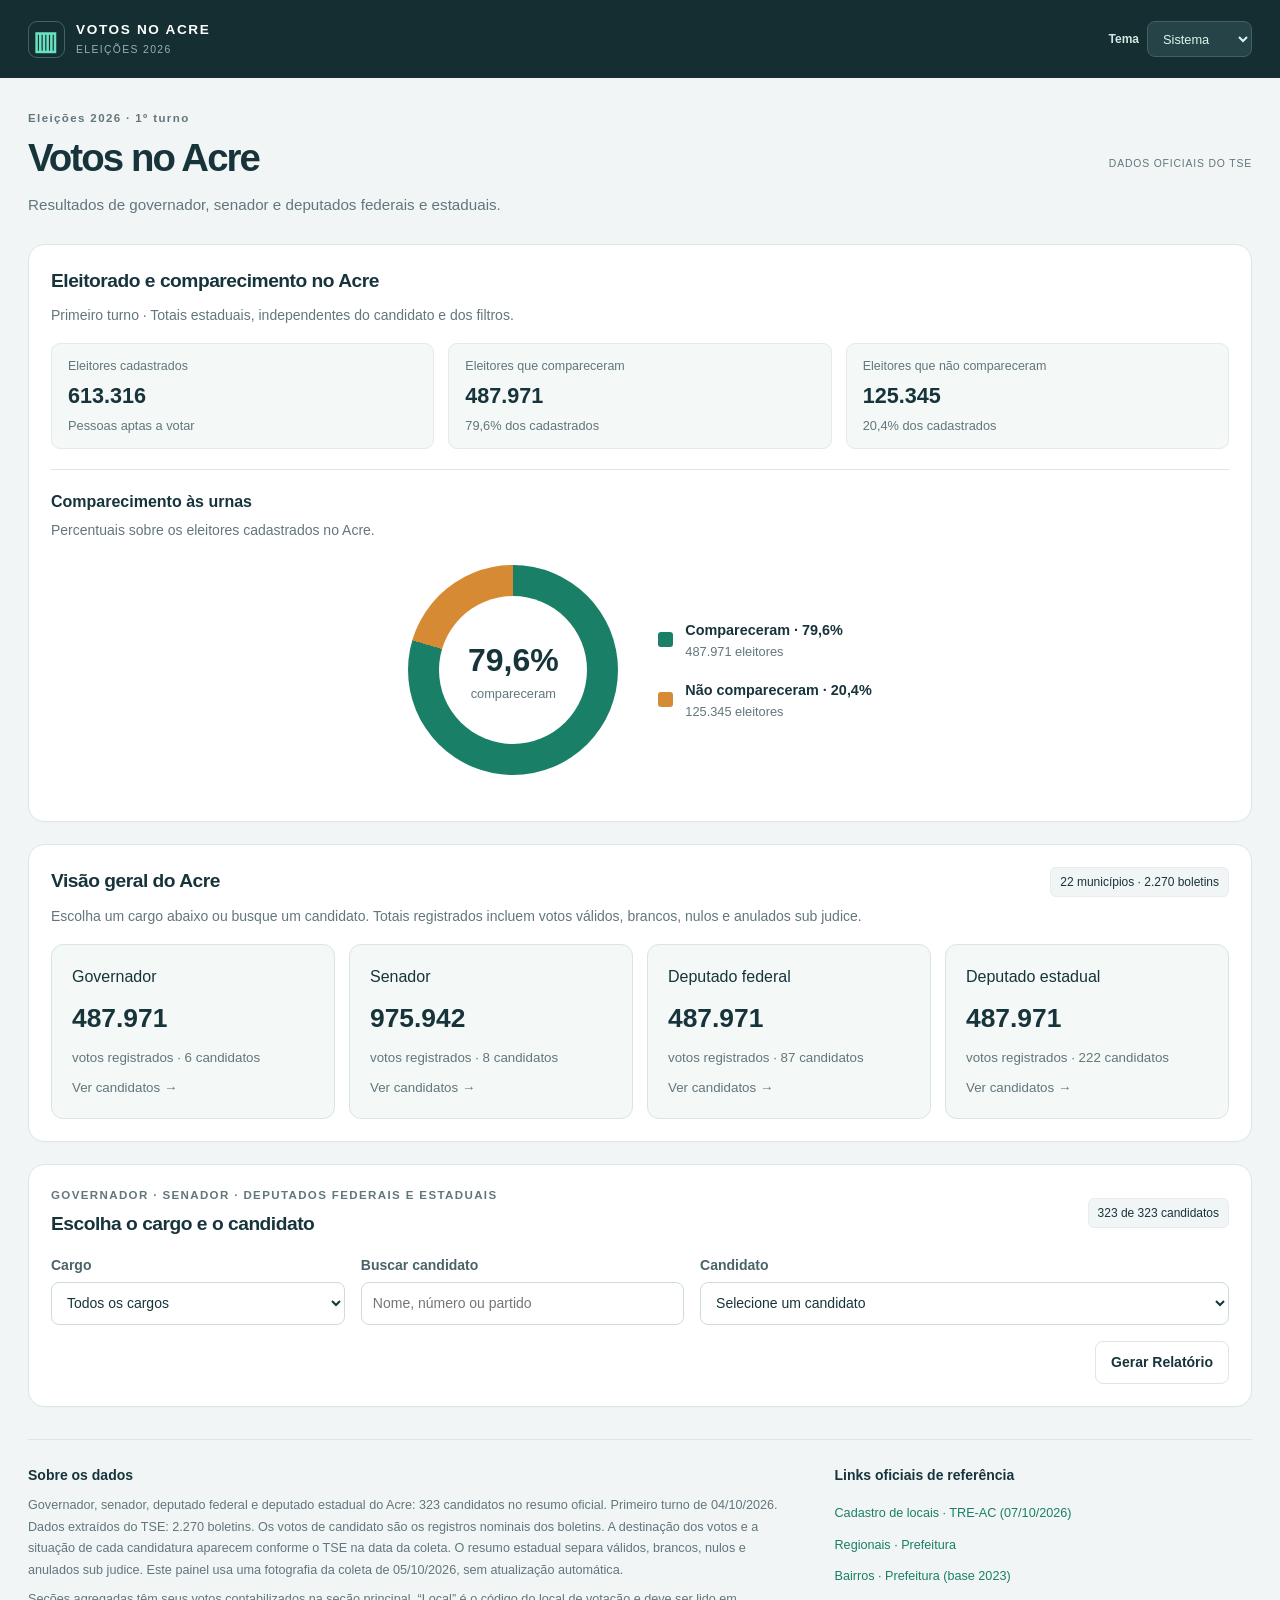
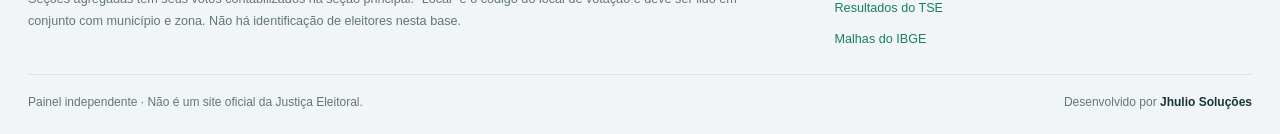
==== index.html @ 882e80d2 "Add files via upload" ====
<!doctype html>
<html lang="pt-BR">
<head>
<meta charset="utf-8"><meta name="viewport" content="width=device-width,initial-scale=1">
<title>Votos no Acre · Eleições 2026</title>
<meta name="description" content="Explore governador, senador e deputados federais e estaduais do Acre. Dados oficiais do TSE por seção. Dados oficiais do TSE por município, zona e seção, com filtros, gráficos e mapa.">
<meta name="theme-color" content="#142e32">
<link rel="icon" href="data:image/svg+xml,%3Csvg xmlns='http://www.w3.org/2000/svg' viewBox='0 0 32 32'%3E%3Crect width='32' height='32' rx='8' fill='%23142e32'/%3E%3Cpath d='M7 24V16h4v8m3 0V10h4v14m3 0V6h4v18' stroke='%2369e2c0' stroke-width='3'/%3E%3C/svg%3E">
<script>
(()=>{let preference='system';try{preference=localStorage.getItem('votos-acre-theme')||'system';}catch{}if(!['system','light','dark'].includes(preference))preference='system';document.documentElement.dataset.theme=preference==='system'?(matchMedia('(prefers-color-scheme: dark)').matches?'dark':'light'):preference;})();
</script>
<style>:root{--bg:#f2f5f6;--paper:#fff;--ink:#17343b;--muted:#62767c;--line:#dce5e7;--green:#197f66;--green-light:#e7f4ef;--dark:#142e32;--accent:#69e2c0;--radius:16px;font-family:Inter,"Segoe UI",Arial,sans-serif;color:var(--ink);font-size:16px;line-height:1.5;color-scheme:light}*{box-sizing:border-box}body{margin:0;background:var(--bg)}button,input,select{font:inherit}button,select,a{-webkit-tap-highlight-color:transparent}button,a{touch-action:manipulation}button{cursor:pointer}a{color:var(--green);text-decoration:none}a:hover{text-decoration:underline}button:disabled{cursor:default;opacity:.4}:focus-visible{outline:3px solid #e3a838;outline-offset:4px}h1,h2,p{margin:0}h2{font-size:1.2rem;letter-spacing:-.025em}button{border:0}input,select{width:100%;height:43px;border:1px solid #cddbdd;background:#fff;border-radius:8px;padding:0 11px;color:var(--ink);min-width:0}select{cursor:pointer}input:hover,select:hover{border-color:#95b6b3}label{display:block;font-size:.875rem;font-weight:600;color:#4a6369}label>input,label>select{margin-top:6px;font-size:.875rem;font-weight:400}.topbar{height:78px;background:var(--dark);color:#fff;display:flex;align-items:center;justify-content:space-between;padding:0 max(28px,calc((100vw - 1440px)/2));gap:28px}.brand{display:flex;align-items:center;gap:11px;color:#fff;font-size:.85rem;font-weight:750;letter-spacing:.12em}.brand:hover{text-decoration:none}.brand small{display:block;letter-spacing:.13em;font-size:.65rem;font-weight:400;color:#94b2b5;margin-top:2px}.brand-icon{display:grid;place-items:center;width:37px;height:37px;border:1px solid #426467;border-radius:9px;font-size:1.6rem;color:var(--accent)}nav{display:flex;gap:27px}nav a{font-size:.875rem;color:#c1d4d6}nav a:hover{color:#fff}.button{display:inline-flex;align-items:center;justify-content:center;gap:8px;padding:10px 15px;min-height:42px;border-radius:8px;font-size:.875rem;font-weight:600;white-space:nowrap;border:1px solid transparent}.button:hover{text-decoration:none;filter:brightness(.96)}.subtle{color:#e0f4ee;background:#264447;border-color:#426165}.light{background:#fff;color:var(--ink);border-color:var(--line)}main{max-width:1440px;padding:32px 28px 0;margin:0 auto}.intro{display:flex;justify-content:space-between;align-items:center;gap:24px;margin:0 0 27px}.eyebrow{font-size:.72rem;font-weight:700;letter-spacing:.12em;color:var(--muted);margin-bottom:8px}h1{font-size:2.4rem;font-weight:700;line-height:1.18;letter-spacing:-.05em;margin-bottom:8px}h1 span{font-size:.95rem;letter-spacing:0;vertical-align:middle;background:#e0eee8;color:#28745d;border:1px solid #c5ded3;border-radius:8px;padding:6px 10px;margin-left:10px;white-space:nowrap}.intro p{color:var(--muted);font-size:.95rem}.source-stamp{font-size:.78rem;color:var(--muted);display:flex;flex-direction:column;text-align:right;gap:3px}.source-stamp strong{color:var(--ink);font-size:.9rem;font-weight:600}.stamp-line{letter-spacing:.08em;font-size:.65rem}.panel{background:var(--paper);border:1px solid var(--line);border-radius:var(--radius);box-shadow:0 2px 3px #183b4003}.filters{padding:18px 22px;margin-bottom:22px;scroll-margin-top:20px}.filter-heading{display:flex;align-items:center;justify-content:space-between;margin-bottom:15px}.filter-heading h2{font-size:1rem}.text-button{background:none;color:var(--green);font-size:.875rem;padding:7px 0;text-decoration:underline;text-underline-offset:3px}.filter-grid{display:grid;grid-template-columns:1.2fr 1fr 1.1fr 1.15fr;gap:14px 18px}.filter-grid .search-label{grid-column:auto}.filter-download{align-self:end}.filter-download .button{width:100%;height:43px;background:var(--green-light);border-color:#cbe3d8;color:#1b6b54}.filter-status{margin-top:15px;padding-top:13px;border-top:1px solid #e8eef0;display:flex;justify-content:space-between;gap:12px;font-size:.8rem;color:var(--muted);flex-wrap:wrap}#selection-description{font-weight:600;color:var(--green)}#filter-error{color:#a64439}.metrics{display:grid;grid-template-columns:repeat(4,1fr);gap:18px;margin-bottom:23px}.metric{border-radius:var(--radius);background:#fff;border:1px solid var(--line);padding:20px 23px;display:flex;flex-direction:column;gap:6px}.metric>span{font-size:.875rem;font-weight:600;color:var(--muted)}.metric strong{font-size:2.15rem;line-height:1.15;letter-spacing:-.04em;font-variant-numeric:tabular-nums}.metric small{font-size:.78rem;color:var(--muted)}.metric.featured{background:var(--dark);color:#fff;border-color:var(--dark);position:relative;overflow:hidden}.featured>span{color:#bbd1ce}.featured strong{color:var(--accent)}.featured small{color:#c5d9d4}.main-grid{display:grid;grid-template-columns:minmax(0,1.62fr) minmax(0,1fr);gap:22px;margin-bottom:22px}.map-panel,.ranking-panel,.distribution-panel,.coverage-panel{padding:23px}.section-heading{display:flex;align-items:center;justify-content:space-between;gap:15px;margin-bottom:9px}.section-heading .eyebrow{margin-bottom:5px}.small-pill{font-size:.75rem;font-weight:500;background:#f1f5f6;border:1px solid #e6edef;padding:5px 9px;border-radius:6px;white-space:nowrap}.section-note{font-size:.875rem;color:var(--muted);line-height:1.45}.map-shell{background:#f5f8f8;border:1px solid #edf1f2;border-radius:10px;position:relative;margin-top:18px;overflow:hidden;min-height:255px}.map-shell svg{display:block;width:100%;aspect-ratio:900/470;touch-action:none}.municipality-path{cursor:pointer;stroke:#fff;stroke-width:1.5;vector-effect:non-scaling-stroke;transition:fill .25s}.municipality-path:hover,.municipality-path:focus-visible{stroke:#143f37;stroke-width:2.5;outline:none;filter:brightness(.91)}.municipality-path.selected{stroke:#b98b30;stroke-width:3}.map-label{fill:#173b35;font-size:11px;font-weight:600;paint-order:stroke;stroke:#fff;stroke-width:3px;pointer-events:none}.map-tools{position:absolute;right:14px;bottom:15px;display:flex;flex-direction:column;border:1px solid var(--line);border-radius:7px;overflow:hidden;box-shadow:0 2px 5px #0001}.map-tools button{width:33px;height:33px;background:#fff;border-bottom:1px solid var(--line);color:var(--ink);font-size:1.3rem;line-height:1}.map-tools button:last-child{border:0;font-size:1.1rem}.map-tools button:hover{background:#e5f2ed}.north{position:absolute;left:16px;top:13px;font-size:.7rem;text-align:center;line-height:1.3;color:#789096;pointer-events:none}.map-tooltip{position:absolute;pointer-events:none;background:var(--dark);color:#fff;padding:9px 12px;border-radius:7px;font-size:.8rem;z-index:4;max-width:240px;box-shadow:0 4px 10px #0002}.map-tooltip b{display:block}.map-tooltip span{color:#d0e5de}.map-bottom{display:flex;align-items:center;justify-content:space-between;gap:15px;margin:13px 0 12px;font-size:.72rem;color:var(--muted)}.legend{display:flex;gap:4px;align-items:center;flex-wrap:wrap}.legend i{width:19px;height:9px}.legend span:first-child{margin-right:4px}.legend span:last-child{margin-left:4px}.zero{background:#e0e8e9}.one{background:#cbe9d8}.two{background:#91ccb0}.three{background:#479d7f}.four{background:#14694f}.map-disclaimer{font-size:.75rem;color:var(--muted);line-height:1.55;max-width:95%}.map-summary{font-size:.825rem;margin-top:14px;padding:10px 12px;border-radius:7px;background:#edf5f1;color:#22654f}.chart-controls{display:flex;gap:9px;margin:19px 0 14px}.chart-controls select{font-size:.875rem}.chart-controls select:last-child{width:106px}.rank-axis{display:flex;justify-content:space-between;font-size:.66rem;letter-spacing:.08em;font-weight:600;color:#8a9b9f;margin:0 0 8px}.ranking{max-height:413px;overflow:auto;padding-right:3px;scrollbar-width:thin}.rank-row{display:grid;grid-template-columns:1fr 58px;gap:10px;position:relative;align-items:center;background:transparent;width:100%;color:var(--ink);text-align:left;padding:7px 0;font-size:.81rem}.rank-name{display:flex;justify-content:space-between;gap:8px;align-items:baseline}.rank-name span{overflow:hidden;text-overflow:ellipsis;white-space:nowrap}.rank-name small{color:var(--muted);font-size:.7rem;white-space:nowrap}.rank-bar{height:7px;margin-top:6px;background:#f0f4f4;border-radius:4px;overflow:hidden}.rank-fill{display:block;height:100%;background:var(--green);border-radius:4px;min-width:2px}.rank-row:hover .rank-fill{background:#145d48}.rank-row>strong{text-align:right;font-size:.94rem;font-variant-numeric:tabular-nums;font-weight:650}.ranking-panel>.section-note{margin-top:13px;font-size:.75rem}.empty{display:flex;align-items:center;justify-content:center;min-height:130px;padding:24px;color:var(--muted);font-size:.875rem;text-align:center}.secondary-grid{display:grid;grid-template-columns:1.4fr 1fr;gap:22px;margin-bottom:22px}.distribution{height:168px;display:flex;align-items:end;gap:15px;padding:24px 4px 0}.hist-column{height:100%;flex:1;display:flex;flex-direction:column;align-items:center;justify-content:flex-end;background:transparent;color:var(--ink);font-size:.8rem;min-width:0;padding:0}.hist-count{font-size:.77rem;font-weight:600;line-height:1;padding-bottom:8px}.hist-bar{width:80%;max-width:76px;min-height:3px;border-radius:5px 5px 0 0;background:#3c9d7f;transition:height .25s;display:block}.hist-column:first-child .hist-bar{background:#bccbce}.hist-column:hover .hist-bar{background:#1b6c55}.hist-label{padding-top:8px;font-size:.78rem;color:var(--muted);white-space:nowrap}.distribution-caption{border-top:1px solid var(--line);margin-top:16px;padding-top:11px;font-size:.8rem;color:var(--muted)}.coverage-body{display:flex;align-items:center;justify-content:center;gap:28px;margin-top:25px;margin-bottom:15px}.donut{height:150px;width:150px;flex-shrink:0;border-radius:50%;background:conic-gradient(var(--green) 0% 58.7%,#e4ebed 58.7% 100%);display:grid;place-items:center}.donut>div{background:#fff;width:117px;height:117px;border-radius:50%;display:flex;align-items:center;justify-content:center;flex-direction:column}.donut strong{font-size:1.65rem;letter-spacing:-.04em}.donut span{font-size:.8rem;color:var(--muted)}.coverage-key{min-width:0;flex:1}.coverage-key>div{display:flex;gap:8px;align-items:center;font-size:.825rem;margin:14px 0}.coverage-key strong{margin-left:auto;font-variant-numeric:tabular-nums}.coverage-key p{font-size:.77rem;color:var(--muted);border-top:1px solid var(--line);padding-top:13px}.dot{width:8px;height:8px;border-radius:50%;flex-shrink:0}.green{background:var(--green)}.gray{background:#bccbce}.table-panel{padding:23px;margin-bottom:25px}.table-tools{display:flex;align-items:end;gap:12px}.table-tools label{font-size:.75rem}.table-tools select{width:190px;margin-top:3px}.table-scroll{overflow-x:auto;margin-top:19px;border:1px solid var(--line);border-radius:9px}table{border-collapse:collapse;width:100%;white-space:nowrap;text-align:left;font-size:.81rem}thead{background:#f3f7f7}th{padding:11px 14px;font-size:.73rem;font-weight:600;color:#5b7278;border-bottom:1px solid var(--line)}td{padding:11px 14px;border-bottom:1px solid #eaf0f1;color:#3a535b}tbody tr:last-child td{border-bottom:0}tbody tr:nth-child(even){background:#fcfdfd}tbody tr:hover{background:#edf7f2}td:first-child{font-weight:600;color:var(--ink)}.number{text-align:right;font-variant-numeric:tabular-nums}.vote-cell{font-weight:750;color:var(--green);font-size:.94rem}.no-votes{color:#87999e;font-weight:400}.code{font-family:Consolas,monospace;font-size:.83rem;color:#536c73}.bu-link{font-weight:600;text-decoration:underline;text-underline-offset:3px}.status{font-size:.71rem;background:#edf3f2;border:1px solid #e4eeeb;border-radius:4px;padding:3px 6px;color:#597269}.pagination{display:flex;align-items:center;justify-content:space-between;margin-top:18px;gap:16px;font-size:.825rem;color:var(--muted)}.pagination>div{display:flex;align-items:center;gap:9px}.pagination label{display:flex;align-items:center;gap:8px;white-space:nowrap;font-weight:400;font-size:.8rem}.pagination select{width:65px;height:39px;margin:0}.pagination .button{min-height:39px}footer{display:grid;grid-template-columns:1.8fr 1fr;gap:55px;padding:15px 0 35px;color:var(--muted);font-size:.79rem;line-height:1.7}footer strong{color:var(--ink);font-size:.875rem}footer p{margin-top:8px}.footer-links{display:flex;align-items:start;flex-direction:column;gap:7px}.footer-links span{font-size:.73rem;margin-top:5px}.toast{position:fixed;bottom:24px;left:50%;transform:translateX(-50%);background:var(--dark);color:#fff;border-radius:10px;max-width:90vw;padding:12px 20px;font-size:.875rem;box-shadow:0 5px 20px #0003;z-index:8}.sr-only{position:absolute;width:1px;height:1px;padding:0;margin:-1px;overflow:hidden;clip:rect(0,0,0,0);white-space:nowrap;border:0}.skip{position:absolute;top:-60px;left:15px;background:#fff;z-index:20;padding:9px 15px}.skip:focus{top:10px}.noscript{padding:20px;background:#fff2de;color:#713c09;text-align:center}[hidden]{display:none!important}@media(min-width:1550px){.topbar{padding-left:calc((100vw - 1384px)/2);padding-right:calc((100vw - 1384px)/2)}}@media(max-width:1120px){nav{gap:17px}.topbar{padding:0 25px}.main-grid{grid-template-columns:minmax(0,1.35fr) minmax(0,1fr)}.metric{padding:18px}.map-panel,.ranking-panel{padding:19px}.coverage-body{gap:15px}.donut{height:125px;width:125px}.donut>div{height:96px;width:96px}.coverage-key>div{font-size:.75rem}.small-pill{font-size:.7rem}.secondary-grid{grid-template-columns:1.2fr 1fr}}@media(max-width:860px){main{padding:25px 20px 0}.topbar{height:auto;min-height:72px;flex-wrap:wrap;padding:15px 20px;gap:12px}nav{order:3;width:100%;justify-content:space-between;gap:10px;border-top:1px solid #365356;padding-top:11px}.brand{font-size:.78rem}.intro{align-items:start}.source-stamp{padding-top:3px}h1{font-size:2rem}.filter-grid{grid-template-columns:repeat(2,minmax(0,1fr))}.main-grid{grid-template-columns:1fr}.metrics{gap:12px}.metric{padding:15px 13px}.metric>span{font-size:.76rem}.metric strong{font-size:1.9rem}.metric small{font-size:.68rem}.ranking{max-height:330px}.secondary-grid{grid-template-columns:1fr 1fr}.coverage-body{flex-direction:column;margin-top:20px;gap:5px}.coverage-key{width:100%}.distribution{gap:7px;height:195px}.section-heading{flex-wrap:wrap}.table-tools{width:100%;justify-content:space-between;margin-top:6px}.table-panel{padding:20px}.map-shell{min-height:0}.source-stamp span{font-size:.7rem}.distribution-panel,.coverage-panel{padding:20px}.hist-label{font-size:.7rem}footer{gap:25px;grid-template-columns:1.5fr 1fr}}@media(max-width:560px){main{padding:22px 14px 0}.topbar{padding:14px}.topbar>.button{padding:8px 10px;font-size:.73rem;min-height:37px}.intro{flex-direction:column;gap:14px;margin-bottom:20px}.source-stamp{text-align:left;flex-direction:row;align-items:center;flex-wrap:wrap;gap:4px 9px}.stamp-line{display:none}.source-stamp strong{font-size:.78rem}.intro p{font-size:.875rem}h1{font-size:1.9rem}h1 span{margin-left:6px;font-size:.8rem;padding:5px 7px}.eyebrow{font-size:.65rem}.filters{padding:16px}.filter-grid{gap:13px 12px}.filter-grid label{font-size:.75rem}.filter-grid label input,.filter-grid label select{font-size:.8rem;height:43px}.search-label{grid-column:1/-1!important}.filter-download{grid-column:1/-1}.filter-status{font-size:.72rem;gap:5px}.metrics{grid-template-columns:1fr 1fr;gap:10px}.metric{padding:17px}.metric>span{font-size:.8rem}.metric small{font-size:.7rem}.map-panel,.ranking-panel{padding:18px}.map-shell svg{aspect-ratio:900/550}.map-label{font-size:13px}.map-bottom{flex-wrap:wrap;gap:8px}.map-disclaimer{max-width:100%}.secondary-grid{grid-template-columns:1fr}.distribution{height:165px}.coverage-body{flex-direction:row;gap:20px}.coverage-key>div{font-size:.8rem}.table-panel{padding:17px}.table-tools label{flex:1}.table-tools select{width:100%;font-size:.8rem}.table-tools .button{font-size:.8rem;padding:10px}.pagination{flex-direction:column;align-items:start;gap:12px}.pagination>div{width:100%;justify-content:space-between;gap:6px}.pagination label{font-size:.73rem}.pagination .button{font-size:.77rem;padding:8px 10px}.pagination select{width:60px}.section-heading h2{font-size:1.15rem}footer{grid-template-columns:1fr;gap:20px;font-size:.76rem}.map-tooltip{font-size:.73rem}.map-tools{bottom:10px;right:10px}}@media(prefers-reduced-motion:reduce){*{scroll-behavior:auto!important;transition:none!important}}@media print{.topbar,.filters,.table-tools,.pagination,.map-tools,.toast{display:none}main{max-width:none;padding:0}.panel{break-inside:avoid;box-shadow:none}.main-grid,.secondary-grid{display:block}.main-grid>.panel,.secondary-grid>.panel{margin-bottom:15px}.ranking{max-height:none}.table-scroll{overflow:visible}.table-panel{break-inside:auto}.metrics{gap:10px}.metric.featured{background:#fff;color:#17343b}.featured strong,.featured small,.featured>span{color:#17343b}.map-summary{display:none}footer{font-size:10pt}}

/* Clear legends, horizontal vote ranges and footer */
.map-bottom{font-size:.85rem;align-items:center}.map-bottom strong{color:var(--green);font-size:.95rem}.legend{display:grid;grid-template-columns:repeat(2,minmax(0,1fr));gap:9px 16px;margin:14px 0}.legend-item{display:flex;align-items:center;gap:9px;font-size:.8rem;color:var(--ink)}.legend-item i{width:24px;height:18px;flex-shrink:0;border:1px solid #17343b20;border-radius:4px}.legend-item span{margin:0!important}.legend-note{font-size:.75rem;color:var(--muted);margin-bottom:14px}.distribution{height:auto;display:flex;flex-direction:column;align-items:stretch;gap:9px;padding:18px 0 0}.hist-column{display:grid;grid-template-columns:125px minmax(30px,1fr) 90px;gap:12px;align-items:center;padding:8px;border-radius:7px;width:100%;height:auto;text-align:left}.hist-column:hover{background:#f1f7f4}.hist-label{padding:0;font-size:.8rem;color:var(--ink);white-space:normal}.hist-track{height:13px;background:#edf2f2;border-radius:5px;overflow:hidden}.hist-bar{height:100%;width:0;max-width:none;min-height:0;border-radius:5px;transition:width .25s}.hist-count{font-size:.8rem;text-align:right;padding:0;line-height:1.4;white-space:nowrap}.distribution-caption{line-height:1.6}footer{display:block;padding:24px 0 22px;border-top:1px solid var(--line);margin-top:32px}.footer-main{display:grid;grid-template-columns:1.8fr 1fr;gap:55px}.footer-bottom{display:flex;justify-content:space-between;gap:15px;flex-wrap:wrap;border-top:1px solid var(--line);padding-top:17px;margin-top:23px;font-size:.75rem}.footer-bottom strong{font-size:inherit}.footer-links{gap:10px}.table-panel>.section-note{margin-top:13px;font-size:.8rem}@media(max-width:560px){.legend{grid-template-columns:1fr}.map-bottom{align-items:start}.map-bottom strong{font-size:.85rem}.hist-column{grid-template-columns:110px minmax(25px,1fr) 78px;gap:8px;padding:7px 0}.hist-count,.hist-label{font-size:.75rem}.footer-main{grid-template-columns:1fr;gap:22px}.footer-bottom{flex-direction:column;gap:9px}}

.candidate-panel{padding:22px;margin-bottom:22px}.candidate-grid{display:grid;grid-template-columns:1fr 1.8fr auto;align-items:end;gap:16px;margin-top:16px}#candidate-details{margin-top:12px;line-height:1.6}#page-title{overflow-wrap:anywhere}@media(max-width:860px){.candidate-grid{grid-template-columns:1fr 1.5fr}.candidate-grid>.button{grid-column:1/-1}}@media(max-width:560px){.candidate-panel{padding:16px}.candidate-grid{grid-template-columns:minmax(0,1fr)}.candidate-grid>.button{grid-column:auto}}

[hidden]{display:none!important}.general-panel{padding:22px;margin-bottom:22px}.general-cards{display:grid;grid-template-columns:repeat(4,minmax(0,1fr));gap:14px;margin-top:18px}.general-card{display:flex;flex-direction:column;gap:10px;text-align:left;padding:20px;background:#f4f8f6;border:1px solid #d8e6e0;border-radius:12px;color:var(--ink);cursor:pointer;font:inherit}.general-card:hover,.general-card:focus-visible{border-color:#008d78;background:#e8f5ef}.general-card strong{font-size:1.65rem}.general-card small{color:var(--muted);line-height:1.5}@media(max-width:860px){.general-cards{grid-template-columns:1fr 1fr}}@media(max-width:560px){.general-panel{padding:16px}.general-cards{grid-template-columns:1fr}}
.electorate-stats small{color:var(--muted);line-height:1.5;font-size:.8rem}.senate-explanation{padding:18px;border-left:4px solid #008d78;background:#e8f5ef;border-radius:8px;line-height:1.65}.senate-explanation p{margin:8px 0}.senate-explanation a{font-size:.8rem}
.candidate-results{display:flex;flex-wrap:wrap;gap:10px;max-height:260px;overflow:auto;margin-top:16px}.candidate-results[hidden]{display:none}.candidate-results .button{white-space:normal;text-align:left}#candidate-search-status{margin-top:12px;color:var(--muted);font-size:.85rem}
.candidate-grid{grid-template-columns:1fr 1.1fr 1.8fr}.candidate-grid>.button{grid-column:1/-1;justify-self:end}.office-panel{padding:22px;margin-bottom:22px}.office-stats{display:grid;grid-template-columns:repeat(3,minmax(0,1fr));gap:14px;margin:18px 0}.office-stats>div{padding:13px 16px;background:#f4f8f6;border:1px solid #e2ebe7;border-radius:9px;display:flex;flex-direction:column;gap:4px}.office-stats span{font-size:.78rem;color:var(--muted)}.office-stats strong{font-size:1.35rem}.office-panel .section-heading a{font-size:.8rem}@media(max-width:860px){.candidate-grid{grid-template-columns:1fr 1fr}.candidate-grid>label:last-of-type{grid-column:1/-1}}@media(max-width:560px){.candidate-grid{grid-template-columns:minmax(0,1fr)}.candidate-grid>.button{justify-self:stretch}.office-panel{padding:16px}.office-stats{grid-template-columns:1fr 1fr;gap:10px}.office-stats>div{padding:12px}.office-stats strong{font-size:1.2rem}}

.office-download{margin-top:16px}

.place-detail{display:block;font-size:12px;font-weight:400;white-space:normal;color:#52686b;margin-top:5px;max-width:360px}.compare-chips{display:flex;flex-wrap:wrap;gap:8px;margin:16px 0}#comparacao{margin:20px 0}#comparacao table{min-width:720px}

.attendance-chart{border-top:1px solid var(--line);padding-top:20px;margin:20px 0}.attendance-chart h3,.compare-chart h3{font-size:1rem;margin:0 0 6px}.attendance-visual{display:flex;align-items:center;justify-content:center;gap:40px;margin:24px 0}.attendance-donut{width:210px;height:210px;border-radius:50%;display:grid;place-items:center;flex-shrink:0}.attendance-donut>div{width:148px;height:148px;border-radius:50%;background:white;display:flex;flex-direction:column;align-items:center;justify-content:center}.attendance-donut strong{font-size:2rem}.attendance-donut span{font-size:.8rem;color:var(--muted)}.chart-legend p{display:flex;align-items:center;gap:12px;margin:16px 0}.chart-legend i{width:15px;height:15px;border-radius:3px;flex-shrink:0}.chart-legend strong{font-size:.9rem}.chart-legend small{display:block;color:var(--muted);font-size:.8rem}.compare-chart{padding:20px;background:#f5f8f7;border:1px solid var(--line);border-radius:10px;margin:18px 0}.comparison-bar-row{margin:16px 0}.comparison-bar-label{display:flex;justify-content:space-between;gap:12px;font-size:.85rem;flex-wrap:wrap}.comparison-bar-track{height:16px;background:#e1e9e6;border-radius:5px;margin-top:7px;overflow:hidden}.comparison-bar-track span{height:100%;display:block;background:var(--green);border-radius:5px}.footer-links>strong{display:block;margin-bottom:6px;color:var(--ink)}@media(max-width:560px){.attendance-visual{flex-direction:column;gap:8px}.attendance-donut{width:180px;height:180px}.attendance-donut>div{width:128px;height:128px}.compare-chart{padding:14px}.comparison-bar-label strong{font-size:.8rem}}

:root{--chart-green:#197f66;--chart-amber:#d58a33}#comparacao{padding:22px}.theme-control{color:#d5e7e2;font-size:.75rem;display:flex;align-items:center;gap:8px;margin-left:auto}.theme-control select{width:105px;margin:0;background:#264447;color:#e0f4ee;border-color:#426165;height:36px;font-size:.8rem}.attendance-donut>div{background:var(--paper)}
html[data-theme="dark"]{color-scheme:dark;--bg:#101b20;--paper:#182930;--ink:#e4f0ef;--muted:#aec1c5;--line:#355058;--green:#77dfbc;--green-light:#25473f;--dark:#10282c;--chart-green:#68d6b0;--chart-amber:#efb767}
html[data-theme="dark"] input,html[data-theme="dark"] select{background:#20353d;color:var(--ink);border-color:var(--line)}html[data-theme="dark"] .panel,html[data-theme="dark"] .metric{background:var(--paper)}html[data-theme="dark"] .metric.featured{background:var(--dark)}html[data-theme="dark"] label{color:var(--muted)}html[data-theme="dark"] .light{background:#20353d;color:var(--ink)}html[data-theme="dark"] .office-stats>div,html[data-theme="dark"] .general-card,html[data-theme="dark"] .compare-chart,html[data-theme="dark"] .small-pill{background:#20353d;color:var(--ink);border-color:var(--line)}html[data-theme="dark"] .general-card:hover{background:#29443e}html[data-theme="dark"] .senate-explanation,html[data-theme="dark"] .map-summary{background:#25443a;color:#d2f3e5}html[data-theme="dark"] .rank-bar,html[data-theme="dark"] .hist-track,html[data-theme="dark"] .comparison-bar-track{background:#355058}html[data-theme="dark"] .rank-row,html[data-theme="dark"] .hist-column{color:var(--ink)}html[data-theme="dark"] .hist-column:hover{background:#20353d}html[data-theme="dark"] .hist-label{color:var(--ink)}html[data-theme="dark"] th{background:#20353d;color:var(--muted)}html[data-theme="dark"] td{border-color:var(--line)}html[data-theme="dark"] tbody tr:hover{background:#20353d}html[data-theme="dark"] .status{background:#25443a;color:#b5e7d2}html[data-theme="dark"] .place-detail{color:var(--muted)}html[data-theme="dark"] .filter-status,html[data-theme="dark"] .footer-bottom{border-color:var(--line)}html[data-theme="dark"] .map-shell{background:#20353d;border-color:var(--line)}html[data-theme="dark"] .map-tools button{background:#20353d;color:var(--ink)}html[data-theme="dark"] .coverage-donut:after{background:var(--paper)}html[data-theme="dark"] .comparison-bar-track span,html[data-theme="dark"] .rank-fill{background:var(--chart-green)}html[data-theme="dark"] .filter-download .button{background:#25443a;color:#c8f0de;border-color:var(--line)}
@media(max-width:860px){.topbar{height:auto;min-height:78px;flex-wrap:wrap;padding-top:14px;padding-bottom:14px;gap:12px}.theme-control{margin-left:auto}}@media(max-width:560px){.theme-control{font-size:.7rem}.theme-control select{width:91px;height:34px}.topbar .brand{letter-spacing:.06em}.topbar nav{order:4;width:100%;gap:16px;flex-wrap:wrap}.topbar #share{order:3;font-size:.75rem;min-height:34px;padding:6px 9px}}
html[data-theme="dark"] tbody tr:nth-child(even){background:#20353d}html[data-theme="dark"] td{color:var(--ink)}html[data-theme="dark"] .vote-cell{color:var(--green)}html[data-theme="dark"] .no-votes{color:var(--muted)}@media(max-width:560px){#comparacao{padding:16px}}

.rb-panel{padding:22px;margin-bottom:22px}.rb-layout{display:grid;grid-template-columns:minmax(0,1.6fr) minmax(230px,1fr);gap:22px;margin:18px 0}.rb-map-shell svg{aspect-ratio:900/550;touch-action:none}.rb-region{stroke:#fff;stroke-width:1.6;vector-effect:non-scaling-stroke;cursor:pointer}.rb-region:hover,.rb-region:focus-visible{stroke:#132d37;stroke-width:3;outline:none}.rb-region.selected{stroke:#122d39;stroke-width:4}.rb-region.muted{opacity:.35}.rb-region-label{font-size:13px;fill:#102e37;paint-order:stroke;stroke:#fff;stroke-width:3px;font-weight:700;pointer-events:none}.rb-neighborhood-layer{display:none}.rb-neighborhood-layer.visible{display:block}.rb-bairro{fill:transparent;stroke:#29414d;stroke-width:.6;vector-effect:non-scaling-stroke;cursor:pointer}.rb-bairro:hover,.rb-bairro.selected{fill:#ffffff55;stroke:#142d34;stroke-width:2}.rb-toggle{display:flex;gap:9px;align-items:center;font-weight:400}.rb-toggle input{width:18px;height:18px;margin:0}.rb-regional-legend{display:grid;gap:7px}.rb-legend-button{display:flex;align-items:center;gap:10px;width:100%;padding:9px 12px;text-align:left;border:1px solid var(--line);border-radius:8px;background:var(--paper);color:var(--ink);font-size:.85rem}.rb-legend-button>i{width:18px;height:18px;flex-shrink:0;border-radius:4px}.rb-legend-button small{display:block;color:var(--muted);font-size:.75rem}.rb-legend-button[aria-pressed="true"],.rb-bairros-list button[aria-pressed="true"]{outline:2px solid var(--green);outline-offset:1px}.rb-panel h3{font-size:1rem;margin:18px 0 8px}.rb-bairros-list{display:flex;gap:8px;flex-wrap:wrap;margin:15px 0}.rb-bairros-list .button{font-size:.75rem;min-height:34px;white-space:normal}.rb-source{border-top:1px solid var(--line);padding-top:14px}html[data-theme="dark"] .rb-region.selected{stroke:#fff}html[data-theme="dark"] .rb-region.muted{opacity:.45}@media(max-width:860px){.rb-layout{grid-template-columns:1fr}.rb-regional-legend{grid-template-columns:1fr 1fr}}@media(max-width:560px){.rb-panel{padding:16px}.rb-panel>.section-heading{align-items:start;flex-direction:column}.rb-regional-legend{grid-template-columns:1fr}.rb-map-shell{min-height:0}.rb-region-label{font-size:14px}}
</style>
</head>
<body>
<a class="skip" href="#filters">Ir para os filtros</a>
<header class="topbar">
 <a href="#" class="brand" aria-label="Início do painel"><span class="brand-icon" aria-hidden="true">▥</span><span>VOTOS NO ACRE<small>ELEIÇÕES 2026</small></span></a>
 <nav aria-label="Navegação"><a href="#geografia">Acre</a><a href="#rio-branco-regions">Rio Branco</a><a href="#analise">Gráficos</a><a href="#secoes">Seções</a><a href="#comparacao">Comparação</a><a href="#fontes">Fontes</a></nav>
 <label class="theme-control">Tema<select id="theme"><option value="system">Sistema</option><option value="light">Claro</option><option value="dark">Escuro</option></select></label>
 <button id="share" class="button subtle">Compartilhar filtros</button>
</header>
<main>
 <section class="intro" aria-labelledby="page-title">
  <div><div class="eyebrow" id="office-name">Eleições 2026 · 1º turno</div><h1 id="page-title">Votos no Acre</h1><p id="candidate-details"></p></div>
  <div class="source-stamp"><span class="stamp-line">DADOS OFICIAIS DO TSE</span></div>
 </section>
 <section class="panel general-panel" id="electorate-panel" aria-labelledby="electorate-title"><div class="section-heading"><h2 id="electorate-title">Eleitorado e comparecimento no Acre</h2></div><p class="section-note">Primeiro turno · Totais estaduais, independentes do candidato e dos filtros.</p><div class="office-stats electorate-stats"><div><span>Eleitores cadastrados</span><strong id="registered-electors"></strong><small>Pessoas aptas a votar</small></div><div><span>Eleitores que compareceram</span><strong id="attending-electors"></strong><small id="attending-share"></small></div><div><span>Eleitores que não compareceram</span><strong id="absent-electors"></strong><small id="absent-share"></small></div><div id="senate-vote-card" hidden><span>Votos registrados para senador</span><strong id="senate-recorded-votes"></strong><small>Total de votos, incluindo brancos e nulos</small></div></div><div class="attendance-chart"><div><h3>Comparecimento às urnas</h3><p class="section-note">Percentuais sobre os eleitores cadastrados no Acre.</p></div><div class="attendance-visual"><div id="attendance-donut" class="attendance-donut" role="img"><div><strong id="attendance-percent"></strong><span>compareceram</span></div></div><div id="attendance-legend" class="chart-legend"></div></div></div><div id="senate-explanation" class="senate-explanation" hidden></div></section>
 <section class="panel general-panel" id="general-overview"><div class="section-heading"><h2>Visão geral do Acre</h2><span class="small-pill">22 municípios · 2.270 boletins</span></div><p class="section-note">Escolha um cargo abaixo ou busque um candidato. Totais registrados incluem votos válidos, brancos, nulos e anulados sub judice.</p><div id="general-cards" class="general-cards"></div></section>
 <section class="panel candidate-panel" aria-labelledby="candidate-title">
  <div class="section-heading"><div><div class="eyebrow">GOVERNADOR · SENADOR · DEPUTADOS FEDERAIS E ESTADUAIS</div><h2 id="candidate-title">Escolha o cargo e o candidato</h2></div><span class="small-pill" id="candidate-count">222 candidatos</span></div>
  <div class="candidate-grid"><label>Cargo<select id="cargo"></select></label><label>Buscar candidato<input id="candidate-search" type="search" placeholder="Nome, número ou partido"></label><label>Candidato<select id="candidate"></select></label><button id="generate-report" class="button light">Gerar Relatório</button></div>
  <div id="candidate-results" class="candidate-results" hidden></div><p id="candidate-search-status" role="status" aria-live="polite" hidden></p>
 </section>
 <section class="panel office-panel" aria-labelledby="office-stats-title"><div class="section-heading"><h2 id="office-stats-title">Visão geral do cargo no Acre</h2><a id="official-office-source" href="https://resultados.tse.jus.br/" target="_blank" rel="noopener noreferrer">Resultado oficial</a></div><p class="section-note">Primeiro turno · Totais do estado, independentes dos filtros abaixo.</p><div id="office-stats" class="office-stats"></div><p class="section-note" id="office-note"></p></section>
 <section class="filters panel" id="filters" aria-labelledby="filter-title">
  <div class="filter-heading"><h2 id="filter-title">Filtrar a votação</h2><button id="reset" class="text-button">Limpar filtros</button></div>
  <div class="filter-grid">
   <label>Município<select id="municipio"><option value="">Todos os municípios</option></select></label>
   <label>Regional do prédio<select id="regional"></select></label><label>Bairro do prédio<select id="bairro"></select></label>
   <label>Zona eleitoral<select id="zona"><option value="">Todas as zonas</option></select></label>
   <label>Local de votação<select id="local"><option value="">Todos os locais</option></select></label>
   <label>Seções<select id="presence"><option value="all">Todas as seções</option><option value="positive">Com votos em 55456</option><option value="zero">Sem votos em 55456</option></select></label>
   <label class="search-label">Buscar prédio, endereço ou seção<input id="search" type="search" placeholder="Ex.: IFAC, UFAC, Xavier Maia ou seção 0012" autocomplete="off"></label>
   <label>Votos mínimos<input id="min" type="number" min="0" step="1" placeholder="0" inputmode="numeric"></label>
   <label>Votos máximos<input id="max" type="number" min="0" step="1" placeholder="Sem limite" inputmode="numeric"></label>
   <div class="filter-download"></div>
  </div>
  <p class="section-note">Bairro e regional referem-se ao prédio de votação, não à residência dos eleitores. Em Rio Branco, são associados pelas coordenadas do TRE-AC e pelos polígonos da Prefeitura. “Não identificado” inclui locais sem correspondência segura. Zona eleitoral e regional administrativa são divisões diferentes.</p><div class="filter-status"><span id="selection-description">Todo o Acre</span><span id="filter-error" role="alert"></span><span class="live-count" id="result-count" aria-live="polite"></span></div>
 </section>
<section class="panel" id="comparacao"><div class="section-heading"><h2>Comparar candidatos do mesmo cargo</h2></div><div class="candidate-grid"><label>Candidato para comparar<select id="compare-candidate"></select></label><button id="compare-add" class="button light">Adicionar candidato</button><label>Agrupar por<select id="compare-group"><option value="municipio">Município</option><option value="regional">Regional do prédio</option><option value="bairro">Bairro do prédio</option><option value="zona">Zona eleitoral</option><option value="local">Prédio de votação</option></select></label><label>Ordenar pelo primeiro candidato<select id="compare-order"><option value="desc">Mais votos</option><option value="asc">Menos votos</option><option value="name">Nome do grupo</option></select></label></div><div id="compare-selected" class="compare-chips"></div><p id="compare-note" class="section-note"></p><div id="compare-chart" class="compare-chart" aria-live="polite"></div><div id="compare-results" class="table-scroll"></div></section>
<section id="rio-branco-regions" class="panel rb-panel" aria-labelledby="rb-title"><div class="section-heading"><div><div class="eyebrow">RIO BRANCO · REGIONAIS URBANAS</div><h2 id="rb-title">Explore as regionais e os bairros</h2></div><button id="rb-clear" class="button light">Todas as regionais</button></div><p class="section-note">Clique em uma regional no mapa ou na legenda para filtrar a votação e a comparação. Cada cor identifica uma regional; a cor não representa a quantidade de votos.</p><div class="rb-layout"><div><label class="rb-toggle"><input type="checkbox" id="rb-show-bairros">Mostrar limites dos bairros (toque para selecionar)</label><div class="map-shell rb-map-shell"><svg id="rb-map" viewBox="0 0 900 550" role="group" aria-label="Mapa das dez regionais urbanas de Rio Branco"></svg><div class="map-tools"><button id="rb-zoom-in" aria-label="Ampliar mapa de Rio Branco">+</button><button id="rb-zoom-out" aria-label="Reduzir mapa de Rio Branco">−</button><button id="rb-zoom-reset" aria-label="Restaurar mapa de Rio Branco">⌂</button></div><span class="north" aria-hidden="true">N<br>↑</span></div></div><div id="rb-regional-legend" class="rb-regional-legend" aria-label="Selecionar regional urbana"></div></div><p id="rb-map-status" class="section-note"></p><h3 id="rb-selected-title"></h3><p class="section-note">Os votos ao lado de cada bairro são do candidato selecionado e respeitam os filtros ativos. A lista abaixo reúne os bairros com prédios de votação identificados na base, não um cadastro completo de bairros da regional. A camada do mapa mostra os polígonos municipais e pode atravessar limites de regionais.</p><div id="rb-bairros-list" class="rb-bairros-list"></div><p class="section-note rb-source">Fontes: limites de regionais e bairros da Prefeitura (bairros: base 2023). O mapa representa o recorte urbano disponível, sem as regionais rurais. Bairro do prédio não significa residência dos eleitores. A <a href="https://sead.ac.gov.br/tabela-01-divisa%CC%83o-territorial/" target="_blank" rel="noopener noreferrer">divisão territorial da SEAD</a> agrupa municípios em regionais estaduais e é diferente desta divisão urbana.</p></section>
 <section class="metrics" aria-label="Resumo da seleção">
  <div class="metric featured"><span>Votos na seleção</span><strong id="total-votes">5.118</strong><small id="vote-share">100% dos votos do candidato no Acre</small></div>
  <div class="metric"><span>Seções com votos</span><strong id="positive-sections">1.332</strong><small id="positive-share">entre as seções selecionadas</small></div>
  <div class="metric"><span>Municípios com votos</span><strong id="active-municipalities">21</strong><small id="municipality-share">na seleção</small></div>
  <div class="metric"><span>Zonas com votos</span><strong id="active-zones">9</strong><small id="zone-share">na seleção</small></div>
 </section>
 <div class="main-grid">
  <section id="geografia" class="panel map-panel" aria-labelledby="map-title">
   <div class="section-heading"><div><span class="eyebrow">DISTRIBUIÇÃO TERRITORIAL</span><h2 id="map-title">Onde estão os votos</h2></div><span class="small-pill">22 municípios</span></div>
   <p class="section-note">Toque em um município para filtrar. A cor indica os votos na seleção.</p>
   <div class="map-shell"><svg id="acre-map" viewBox="0 0 900 470" role="group" aria-labelledby="map-title map-description"><desc id="map-description">Mapa dos municípios do Acre. Use Tab para acessar um município e Enter para filtrar seus votos.</desc></svg><div class="map-tools" aria-label="Zoom do mapa"><button id="zoom-in" aria-label="Ampliar mapa">+</button><button id="zoom-out" aria-label="Reduzir mapa">−</button><button id="zoom-reset" aria-label="Restaurar mapa">⌂</button></div><div id="map-tooltip" class="map-tooltip" hidden></div><span class="north" aria-hidden="true">N<br>↑</span></div>
   <div class="map-bottom"><span id="map-current">Todo o Acre</span><strong id="legend-max">5.118 votos na seleção</strong></div><div id="map-legend" class="legend" aria-label="Faixas de votos por município"></div><p class="legend-note">Cada cor representa uma faixa de votos por município. As faixas acompanham a seleção.</p>
   <p class="map-disclaimer">Localização por município, com limites do IBGE. Não há coordenadas dos locais de votação nesta base; o mapa não representa endereços de seções nem localização individual de eleitores.</p>
   <div id="map-summary" class="map-summary">Selecione um município no mapa para explorar suas seções.</div>
  </section>
  <section id="analise" class="panel ranking-panel" aria-labelledby="rank-title">
   <div class="section-heading"><div><span class="eyebrow">COMPARAR A VOTAÇÃO</span><h2 id="rank-title">Ranking da seleção</h2></div></div>
   <div class="chart-controls"><label class="sr-only" for="grouping">Agrupamento do gráfico</label><select id="grouping"><option value="municipio">Por município</option><option value="zona">Por zona eleitoral</option><option value="local">Por local de votação</option><option value="bairro">Por bairro do prédio</option><option value="regional">Por regional do prédio</option></select><label class="sr-only" for="rank-limit">Quantidade exibida</label><select id="rank-limit"><option value="10">Top 10</option><option value="all">Todos</option></select></div>
   <div class="rank-axis"><span>LOCAL</span><span>VOTOS</span></div><div id="ranking" class="ranking"></div><p class="section-note" id="ranking-note">Clique em uma barra para filtrar.</p>
  </section>
 </div>
 <div class="secondary-grid">
  <section class="panel distribution-panel" aria-labelledby="distribution-title"><div class="section-heading"><div><span class="eyebrow">VOTOS POR SEÇÃO</span><h2 id="distribution-title">Quantos votos em cada seção?</h2></div><span class="small-pill" id="median-value">2.270 seções analisadas</span></div><p class="section-note">À esquerda, os votos recebidos em uma seção. À direita, quantas seções tiveram essa quantidade. Clique em uma faixa para filtrar.</p><div id="distribution" class="distribution"></div><div class="distribution-caption" id="distribution-caption"></div></section>
  <section class="panel coverage-panel" aria-labelledby="coverage-title"><div class="section-heading"><div><span class="eyebrow">PRESENÇA NAS URNAS</span><h2 id="coverage-title">Cobertura da seleção</h2></div></div><div class="coverage-body"><div class="donut" id="coverage-donut" role="img"><div><strong id="coverage-percent">58,7%</strong><span>com votos</span></div></div><div class="coverage-key"><div><i class="dot green"></i><span>Seções com votos</span><strong id="coverage-positive">1.332</strong></div><div><i class="dot gray"></i><span>Seções sem votos</span><strong id="coverage-zero">938</strong></div><p id="coverage-note">2.270 seções consultadas</p></div></div></section>
 </div>
 <section class="panel table-panel" id="secoes" aria-labelledby="table-title">
  <div class="section-heading"><div><span class="eyebrow">DADOS COMPLETOS</span><h2 id="table-title">Votação por seção</h2></div><div class="table-tools"><label>Ordenar<select id="sort"><option value="votes-desc">Mais votos</option><option value="votes-asc">Menos votos</option><option value="municipality">Município e seção</option><option value="section">Zona e seção</option></select></label></div></div>
  <p id="table-note" class="section-note"></p>
  <div class="table-scroll"><table><thead><tr><th scope="col">Município</th><th scope="col">Código TSE</th><th scope="col">Zona</th><th scope="col">Seção</th><th scope="col">Agregadas</th><th scope="col">Local</th><th scope="col" class="number">Votos</th><th scope="col">Situação</th><th scope="col">Consulta oficial</th></tr></thead><tbody id="table-body"></tbody></table></div>
  <div class="pagination"><span id="page-description" aria-live="polite"></span><div><label>Por página<select id="page-size"><option>25</option><option>50</option><option>100</option></select></label><button id="prev" class="button light">Anterior</button><button id="next" class="button light">Próxima</button></div></div>
 </section>
 <footer id="fontes"><div class="footer-main"><div><strong>Sobre os dados</strong><p>Governador, senador, deputado federal e deputado estadual do Acre: 323 candidatos no resumo oficial. Primeiro turno de 04/10/2026. Dados extraídos do TSE: 2.270 boletins. Os votos de candidato são os registros nominais dos boletins. A destinação dos votos e a situação de cada candidatura aparecem conforme o TSE na data da coleta. O resumo estadual separa válidos, brancos, nulos e anulados sub judice. Este painel usa uma fotografia da coleta de 05/10/2026, sem atualização automática.</p><p>Seções agregadas têm seus votos contabilizados na seção principal. “Local” é o código do local de votação e deve ser lido em conjunto com município e zona. Não há identificação de eleitores nesta base.</p></div><div class="footer-links"><strong>Links oficiais de referência</strong><a href="https://planeleito.tre-ac.jus.br/rotas-publicas/locais-votacao" target="_blank" rel="noopener noreferrer">Cadastro de locais · TRE-AC (07/10/2026)</a><a href="https://rbgeo.riobranco.ac.gov.br/server/rest/services/Regionais/MapServer/0" target="_blank" rel="noopener noreferrer">Regionais · Prefeitura</a><a href="https://rbgeo.riobranco.ac.gov.br/server/rest/services/Hosted/Bairros_2023/FeatureServer/0" target="_blank" rel="noopener noreferrer">Bairros · Prefeitura (base 2023)</a><a href="https://resultados.tse.jus.br/oficial/app/index.html#/eleicao/6257/uf/ac/mu/todos/cargo/1/vis/nominal/resultados" target="_blank" rel="noopener noreferrer">Resultados do TSE</a><a href="https://servicodados.ibge.gov.br/api/docs/malhas?versao=3" target="_blank" rel="noopener noreferrer">Malhas do IBGE</a></div></div><div class="footer-bottom"><span>Painel independente · Não é um site oficial da Justiça Eleitoral.</span><span>Desenvolvido por <strong>Jhulio Soluções</strong></span></div></footer>
</main>
<div id="toast" class="toast" role="status" hidden></div>
<noscript><p class="noscript">Ative o JavaScript para usar os filtros, gráficos e mapa. Esta versão precisa de JavaScript para explorar os quatro cargos.</p></noscript>
<script id="dashboard-data" type="application/json">{"meta":{"candidato":"Antônio Pedro","numero":"55456","cargo":"Deputado estadual","uf":"AC","eleicao":"6259","dataEleicao":"2026-10-04","dataColeta":"2026-10-05","totalOficial":5118,"totalSecoes":2270,"xlsxSha256":"96696a6a01ec9cf504e1c4d27c947512c520f03a158c2ca32a9a37481250cbf7","fonteTSE":"https://resultados.tse.jus.br/oficial/app/index.html#/eleicao/6259/uf/ac","fonteMapa":"https://servicodados.ibge.gov.br/api/v3/malhas/estados/12?formato=application/vnd.geo+json&qualidade=minima&intrarregiao=municipio","totalNominal":2216179},"rows":[{"municipio":"ACRELÂNDIA","codigo":"01120","zona":"0008","secao":"0008","agregadas":"","local":"1015","situacao":"Totalizada","arquivo":"o03220ac0112000080008-bu.dat","url":"https://resultados.tse.jus.br/oficial/ele2026/arquivo-urna/3220/dados/ac/01120/0008/0008/433179382b355832583644596b372d31574b624d37623262464e3745304a4362446166443076446c41586b3d/o03220ac0112000080008-bu.dat","votacao":{"3:10":62,"3:11":44,"3:40":1,"3:45":47,"5:100":102,"5:111":30,"5:131":15,"5:222":75,"5:277":7,"5:500":1,"5:555":26,"5:777":40,"6:1000":2,"6:1010":11,"6:1011":1,"6:1012":2,"6:1022":1,"6:1088":1,"6:1101":9,"6:1111":3,"6:1122":5,"6:1313":1,"6:1333":21,"6:1500":5,"6:1515":6,"6:1522":1,"6:1533":7,"6:1577":1,"6:2200":4,"6:2222":5,"6:2233":1,"6:2244":18,"6:4321":1,"6:4422":33,"6:4444":3,"6:4455":1,"6:4500":6,"6:4545":7,"6:6513":1,"7:10222":2,"7:10555":48,"7:10888":4,"7:11106":5,"7:11122":1,"7:11133":21,"7:11234":1,"7:11444":6,"7:11555":5,"7:12123":4,"7:12345":1,"7:12555":1,"7:13013":1,"7:15122":1,"7:15150":5,"7:15555":2,"7:15777":2,"7:22133":2,"7:22234":2,"7:22333":3,"7:22444":2,"7:22555":1,"7:23000":1,"7:30000":1,"7:44000":11,"7:44022":1,"7:44123":1,"7:44222":2,"7:44333":1,"7:44444":1,"7:44555":1,"7:44777":1,"7:55012":1,"7:55055":1,"7:55123":1,"7:55789":2,"7:65123":2,"7:77777":1},"outrosVotos":{"3":{"2":3,"3":15},"5":{"2":11,"3":37},"6":{"2":3,"3":1,"4":11},"7":{"2":3,"3":1,"4":19}},"numerosForaResumo":{},"localNome":"ESCOLA ALTINA MAGALHAES","endereco":"BR 364 - KM 114 S/N","area":"Zona rural","bairro":"","regional":"","fonteLocal":"https://planeleito.tre-ac.jus.br/rotas-publicas/locais-votacao"},{"municipio":"ACRELÂNDIA","codigo":"01120","zona":"0008","secao":"0009","agregadas":"","local":"1015","situacao":"Totalizada","arquivo":"o03220ac0112000080009-bu.dat","url":"https://resultados.tse.jus.br/oficial/ele2026/arquivo-urna/3220/dados/ac/01120/0008/0009/7973557337496e6c574a4c4846676d7670443053544775376472746c425250735454656e4947512b5670513d/o03220ac0112000080009-bu.dat","votacao":{"3:10":51,"3:11":38,"3:40":3,"3:45":50,"5:100":93,"5:111":27,"5:131":20,"5:222":66,"5:277":3,"5:500":1,"5:555":36,"5:777":32,"6:1000":1,"6:1010":11,"6:1011":2,"6:1012":1,"6:1022":2,"6:1088":1,"6:1101":15,"6:1111":1,"6:1122":3,"6:1313":1,"6:1333":15,"6:1500":3,"6:1515":2,"6:1522":1,"6:1533":6,"6:2200":1,"6:2222":10,"6:2233":1,"6:2244":20,"6:2255":4,"6:4422":30,"6:4444":5,"6:4500":3,"6:4545":4,"6:6513":6,"6:7711":1,"7:10100":1,"7:10222":1,"7:10456":1,"7:10555":57,"7:10888":5,"7:11106":1,"7:11133":9,"7:11234":6,"7:11444":3,"7:11555":4,"7:12123":8,"7:12333":2,"7:13013":2,"7:15122":1,"7:15150":2,"7:15555":4,"7:15777":1,"7:22133":4,"7:22222":1,"7:22333":4,"7:22444":1,"7:22555":1,"7:22789":1,"7:30000":1,"7:30852":1,"7:40400":1,"7:44000":5,"7:44022":1,"7:44123":5,"7:44190":1,"7:44444":1,"7:44555":2,"7:44777":2,"7:45045":1,"7:55789":1,"7:65123":2,"7:65555":1},"outrosVotos":{"3":{"2":4,"3":20},"5":{"2":11,"3":43},"6":{"2":5,"3":3,"4":8},"7":{"2":3,"3":3,"4":15}},"numerosForaResumo":{},"localNome":"ESCOLA ALTINA MAGALHAES","endereco":"BR 364 - KM 114 S/N","area":"Zona rural","bairro":"","regional":"","fonteLocal":"https://planeleito.tre-ac.jus.br/rotas-publicas/locais-votacao"},{"municipio":"ACRELÂNDIA","codigo":"01120","zona":"0008","secao":"0064","agregadas":"","local":"1023","situacao":"Totalizada","arquivo":"o03220ac0112000080064-bu.dat","url":"https://resultados.tse.jus.br/oficial/ele2026/arquivo-urna/3220/dados/ac/01120/0008/0064/79794e587365362b2d6332356b4752717946714332304b634b787163674b7765336c712d6d776c785a544d3d/o03220ac0112000080064-bu.dat","votacao":{"3:10":44,"3:11":52,"3:21":1,"3:40":3,"3:45":75,"5:100":108,"5:111":30,"5:131":32,"5:222":79,"5:277":17,"5:500":1,"5:555":51,"5:777":30,"6:1010":37,"6:1011":2,"6:1077":1,"6:1088":1,"6:1101":26,"6:1111":5,"6:1122":5,"6:1313":3,"6:1333":2,"6:1500":4,"6:1515":17,"6:1533":6,"6:1555":1,"6:1577":5,"6:2200":9,"6:2202":1,"6:2222":3,"6:2233":2,"6:2244":5,"6:2255":1,"6:3033":1,"6:4422":8,"6:4444":17,"6:4455":2,"6:4522":3,"6:4545":6,"6:6513":2,"7:10109":1,"7:10222":1,"7:10555":83,"7:10888":7,"7:11106":8,"7:11133":2,"7:11234":5,"7:11444":6,"7:11555":4,"7:12123":2,"7:13013":3,"7:15150":1,"7:15555":1,"7:22190":1,"7:22222":1,"7:22333":11,"7:22555":2,"7:23333":1,"7:30000":2,"7:30123":1,"7:44000":7,"7:44123":2,"7:44333":2,"7:44555":1,"7:44777":6,"7:45000":1,"7:45444":2,"7:55055":1,"7:55422":1,"7:55777":3,"7:65123":1},"outrosVotos":{"3":{"2":1,"3":17},"5":{"2":12,"3":26},"6":{"2":7,"3":4,"4":7},"7":{"2":2,"3":4,"4":17}},"numerosForaResumo":{},"localNome":"ESCOLA  DE 1 GRAU PROF PEDRO DE CASTRO MEIRELES","endereco":"AV PARANA COM RUA DOS PINHEIROS","area":"Zona urbana","bairro":"","regional":"","fonteLocal":"https://planeleito.tre-ac.jus.br/rotas-publicas/locais-votacao"},{"municipio":"ACRELÂNDIA","codigo":"01120","zona":"0008","secao":"0072","agregadas":"","local":"1023","situacao":"Totalizada","arquivo":"o03220ac0112000080072-bu.dat","url":"https://resultados.tse.jus.br/oficial/ele2026/arquivo-urna/3220/dados/ac/01120/0008/0072/666e54464137366d6134497a4c41362b4261507263624c534c78306d5133584766656f48454f586a4562303d/o03220ac0112000080072-bu.dat","votacao":{"3:10":49,"3:11":40,"3:21":2,"3:36":1,"3:40":4,"3:45":72,"5:100":91,"5:111":28,"5:131":24,"5:222":85,"5:277":8,"5:500":2,"5:555":50,"5:777":36,"6:1010":45,"6:1011":6,"6:1077":1,"6:1101":21,"6:1111":7,"6:1122":1,"6:1313":2,"6:1333":3,"6:1500":6,"6:1515":7,"6:1533":6,"6:1577":6,"6:2200":6,"6:2202":1,"6:2211":1,"6:2222":2,"6:2244":7,"6:2255":2,"6:3033":1,"6:4422":7,"6:4444":11,"6:4500":3,"6:4544":1,"6:4545":7,"6:6513":2,"7:10222":2,"7:10555":91,"7:11106":11,"7:11234":6,"7:11444":1,"7:12123":2,"7:12456":1,"7:13013":3,"7:13133":1,"7:22333":9,"7:22555":2,"7:23333":1,"7:30000":3,"7:44000":2,"7:44123":2,"7:44222":3,"7:44333":3,"7:44444":2,"7:44555":1,"7:44777":1,"7:45100":3,"7:45444":2,"7:55012":2,"7:55055":3,"7:55777":1},"outrosVotos":{"3":{"2":1,"3":16},"5":{"2":4,"3":42},"6":{"2":2,"3":7,"4":14},"7":{"2":2,"3":4,"4":21}},"numerosForaResumo":{},"localNome":"ESCOLA  DE 1 GRAU PROF PEDRO DE CASTRO MEIRELES","endereco":"AV PARANA COM RUA DOS PINHEIROS","area":"Zona urbana","bairro":"","regional":"","fonteLocal":"https://planeleito.tre-ac.jus.br/rotas-publicas/locais-votacao"},{"municipio":"ACRELÂNDIA","codigo":"01120","zona":"0008","secao":"0077","agregadas":"","local":"1023","situacao":"Totalizada","arquivo":"o03220ac0112000080077-bu.dat","url":"https://resultados.tse.jus.br/oficial/ele2026/arquivo-urna/3220/dados/ac/01120/0008/0077/564f715447655270696a56624434634b3630796459544e7154455a367269786b775a677548706d476c71513d/o03220ac0112000080077-bu.dat","votacao":{"3:10":51,"3:11":59,"3:21":1,"3:36":1,"3:40":1,"3:45":60,"5:100":111,"5:111":29,"5:131":24,"5:222":85,"5:277":9,"5:555":51,"5:777":33,"6:1001":1,"6:1010":38,"6:1011":4,"6:1077":2,"6:1101":27,"6:1111":8,"6:1122":4,"6:1234":1,"6:1313":2,"6:1333":3,"6:1500":8,"6:1515":10,"6:1533":10,"6:1555":1,"6:1577":9,"6:2200":3,"6:2222":8,"6:2244":6,"6:2255":3,"6:4422":6,"6:4444":11,"6:4500":2,"6:4522":2,"6:4545":5,"6:4555":1,"6:6513":2,"7:10100":1,"7:10222":1,"7:10300":1,"7:10555":76,"7:10888":7,"7:11106":10,"7:11234":10,"7:11444":5,"7:11555":1,"7:12123":4,"7:12333":1,"7:12345":1,"7:13012":1,"7:15150":2,"7:22133":1,"7:22222":1,"7:22223":1,"7:22333":9,"7:22555":3,"7:30000":3,"7:30190":1,"7:44000":3,"7:44123":7,"7:44222":1,"7:44333":1,"7:44444":3,"7:44555":1,"7:44777":1,"7:45000":1,"7:45100":2,"7:45444":1,"7:45999":1,"7:55055":4,"7:55222":1,"7:55422":1,"7:55456":1,"7:65123":1},"outrosVotos":{"3":{"2":2,"3":15},"5":{"2":4,"3":34},"6":{"2":2,"3":1,"4":10},"7":{"2":1,"3":2,"4":17}},"numerosForaResumo":{},"localNome":"ESCOLA  DE 1 GRAU PROF PEDRO DE CASTRO MEIRELES","endereco":"AV PARANA COM RUA DOS PINHEIROS","area":"Zona urbana","bairro":"","regional":"","fonteLocal":"https://planeleito.tre-ac.jus.br/rotas-publicas/locais-votacao"},{"municipio":"ACRELÂNDIA","codigo":"01120","zona":"0008","secao":"0083","agregadas":"","local":"1015","situacao":"Totalizada","arquivo":"o03220ac0112000080083-bu.dat","url":"https://resultados.tse.jus.br/oficial/ele2026/arquivo-urna/3220/dados/ac/01120/0008/0083/596b6c3163526f6e6b696e773230792b3135425638364f7450424253725132696648334b3145616c5839383d/o03220ac0112000080083-bu.dat","votacao":{"3:10":60,"3:11":53,"3:36":1,"3:40":2,"3:45":52,"5:100":103,"5:111":32,"5:131":18,"5:222":76,"5:277":6,"5:500":1,"5:555":43,"5:777":48,"6:1000":4,"6:1010":19,"6:1101":16,"6:1111":6,"6:1122":4,"6:1333":17,"6:1500":5,"6:1515":7,"6:1533":6,"6:1577":1,"6:2200":3,"6:2222":5,"6:2233":1,"6:2244":18,"6:2255":2,"6:3033":1,"6:4422":43,"6:4444":5,"6:4500":2,"6:6513":1,"7:10555":62,"7:10888":5,"7:11106":2,"7:11133":13,"7:11234":6,"7:11555":2,"7:12123":6,"7:12333":1,"7:12555":2,"7:13013":1,"7:15150":1,"7:15555":2,"7:15777":1,"7:22133":3,"7:22234":2,"7:22333":13,"7:22339":1,"7:22444":2,"7:23000":1,"7:30000":1,"7:44000":5,"7:44022":2,"7:44123":2,"7:44222":3,"7:44444":4,"7:44555":4,"7:44777":3,"7:45100":1,"7:55055":1,"7:55123":1,"7:55789":3,"7:65123":2},"outrosVotos":{"3":{"2":1,"3":8},"5":{"2":11,"3":16},"6":{"2":4,"4":7},"7":{"2":7,"4":12}},"numerosForaResumo":{},"localNome":"ESCOLA ALTINA MAGALHAES","endereco":"BR 364 - KM 114 S/N","area":"Zona rural","bairro":"","regional":"","fonteLocal":"https://planeleito.tre-ac.jus.br/rotas-publicas/locais-votacao"},{"municipio":"ACRELÂNDIA","codigo":"01120","zona":"0008","secao":"0084","agregadas":"","local":"1023","situacao":"Totalizada","arquivo":"o03220ac0112000080084-bu.dat","url":"https://resultados.tse.jus.br/oficial/ele2026/arquivo-urna/3220/dados/ac/01120/0008/0084/59595748425641535977772d534237636e4952637257357a484b4738766d313977564a5557416b536e4f413d/o03220ac0112000080084-bu.dat","votacao":{"3:10":48,"3:11":52,"3:40":2,"3:45":68,"5:100":108,"5:111":35,"5:131":30,"5:222":76,"5:277":6,"5:500":1,"5:555":53,"5:777":25,"6:1000":1,"6:1010":40,"6:1011":7,"6:1077":2,"6:1101":26,"6:1111":2,"6:1122":1,"6:1313":1,"6:1333":4,"6:1500":8,"6:1515":12,"6:1533":9,"6:1577":5,"6:2200":4,"6:2222":7,"6:2233":1,"6:2244":2,"6:3022":1,"6:4422":7,"6:4444":14,"6:4500":4,"6:4545":11,"6:6513":2,"7:10022":1,"7:10111":1,"7:10300":1,"7:10555":92,"7:10888":3,"7:11106":3,"7:11133":3,"7:11234":5,"7:11444":9,"7:13013":2,"7:15123":1,"7:15777":3,"7:22133":2,"7:22333":6,"7:22555":2,"7:30000":1,"7:30123":1,"7:44000":4,"7:44123":4,"7:44222":1,"7:44333":1,"7:44444":3,"7:44555":2,"7:44777":2,"7:44800":1,"7:45000":1,"7:45100":1,"7:45333":1,"7:45444":1,"7:45777":1,"7:55012":2,"7:55055":1,"7:55456":2,"7:55789":1,"7:65123":3},"outrosVotos":{"3":{"3":17},"5":{"2":6,"3":34},"6":{"2":3,"3":4,"4":9},"7":{"2":1,"3":2,"4":16}},"numerosForaResumo":{},"localNome":"ESCOLA  DE 1 GRAU PROF PEDRO DE CASTRO MEIRELES","endereco":"AV PARANA COM RUA DOS PINHEIROS","area":"Zona urbana","bairro":"","regional":"","fonteLocal":"https://planeleito.tre-ac.jus.br/rotas-publicas/locais-votacao"},{"municipio":"ACRELÂNDIA","codigo":"01120","zona":"0008","secao":"0085","agregadas":"0237","local":"1031","situacao":"Totalizada","arquivo":"o03220ac0112000080085-bu.dat","url":"https://resultados.tse.jus.br/oficial/ele2026/arquivo-urna/3220/dados/ac/01120/0008/0085/634e575a61726969394a466d77547570624544522b42757a3846566355417679384b774462384c796862773d/o03220ac0112000080085-bu.dat","votacao":{"3:10":90,"3:11":73,"3:40":9,"3:45":68,"5:100":164,"5:111":37,"5:131":31,"5:222":98,"5:277":7,"5:500":5,"5:555":100,"5:777":37,"6:1000":2,"6:1001":1,"6:1010":58,"6:1011":10,"6:1077":3,"6:1088":2,"6:1101":32,"6:1111":6,"6:1122":1,"6:1312":1,"6:1313":2,"6:1333":12,"6:1500":11,"6:1515":12,"6:1533":7,"6:1555":2,"6:1567":1,"6:1577":8,"6:2200":2,"6:2222":12,"6:2223":1,"6:2244":7,"6:3012":2,"6:4422":15,"6:4444":18,"6:4455":4,"6:4500":10,"6:4522":1,"6:4545":2,"6:6513":2,"7:10222":3,"7:10456":2,"7:10555":150,"7:10888":6,"7:11106":4,"7:11122":1,"7:11133":3,"7:11234":5,"7:11444":7,"7:12123":1,"7:13013":3,"7:15555":4,"7:15777":1,"7:22133":4,"7:22333":9,"7:22555":1,"7:44000":1,"7:44123":2,"7:44333":1,"7:44444":11,"7:44555":1,"7:44777":4,"7:45000":1,"7:45100":1,"7:45380":1,"7:45444":6,"7:45777":1,"7:55055":1,"7:55456":1,"7:55789":1},"outrosVotos":{"3":{"2":1,"3":20},"5":{"2":7,"3":36},"6":{"2":2,"3":4,"4":8},"7":{"2":1,"3":2,"4":21}},"numerosForaResumo":{},"localNome":"ESCOLA DE 1 GRAU MARIA DE JESUS RIBEIRO","endereco":"AC 475 VILA REDENCAO KM 15 RUA TEREZA DE JESUS PINTO N 298","area":"Zona rural","bairro":"","regional":"","fonteLocal":"https://planeleito.tre-ac.jus.br/rotas-publicas/locais-votacao"},{"municipio":"ACRELÂNDIA","codigo":"01120","zona":"0008","secao":"0093","agregadas":"","local":"1058","situacao":"Totalizada","arquivo":"o03220ac0112000080093-bu.dat","url":"https://resultados.tse.jus.br/oficial/ele2026/arquivo-urna/3220/dados/ac/01120/0008/0093/4c464c62697556476d686f2b387378334d35706d7a5943486e417a59466448754c65684e774e70387554413d/o03220ac0112000080093-bu.dat","votacao":{"3:10":37,"3:11":37,"3:40":4,"3:45":46,"5:100":78,"5:111":20,"5:131":23,"5:222":70,"5:277":2,"5:500":1,"5:555":38,"5:777":24,"6:1000":1,"6:1010":32,"6:1011":3,"6:1077":1,"6:1088":1,"6:1101":19,"6:1111":6,"6:1313":2,"6:1333":2,"6:1500":5,"6:1515":5,"6:1533":8,"6:1577":1,"6:2200":7,"6:2222":5,"6:2233":1,"6:2244":4,"6:3022":1,"6:4422":9,"6:4444":8,"6:4500":5,"6:4545":5,"6:6513":2,"7:10100":1,"7:10101":1,"7:10555":65,"7:10888":5,"7:10987":1,"7:11106":10,"7:11133":3,"7:11234":2,"7:11444":3,"7:12123":5,"7:12190":1,"7:12555":1,"7:13013":1,"7:15150":1,"7:15555":1,"7:15777":1,"7:22333":5,"7:25123":1,"7:44000":1,"7:44123":2,"7:44444":6,"7:44777":4,"7:55055":1,"7:55422":1,"7:55456":1,"7:55777":1},"outrosVotos":{"3":{"2":2,"3":22},"5":{"2":6,"3":34},"6":{"2":4,"3":1,"4":10},"7":{"2":1,"3":2,"4":20}},"numerosForaResumo":{},"localNome":"CRECHE MUNICIPAL","endereco":"AVENIDA PARANA N 366","area":"Zona urbana","bairro":"","regional":"","fonteLocal":"https://planeleito.tre-ac.jus.br/rotas-publicas/locais-votacao"},{"municipio":"ACRELÂNDIA","codigo":"01120","zona":"0008","secao":"0094","agregadas":"","local":"1066","situacao":"Totalizada","arquivo":"o03220ac0112000080094-bu.dat","url":"https://resultados.tse.jus.br/oficial/ele2026/arquivo-urna/3220/dados/ac/01120/0008/0094/6169677566546365615959786f5556545a6a4954416b48687173673962544a472b79694a6157544a4230633d/o03220ac0112000080094-bu.dat","votacao":{"3:10":46,"3:11":61,"3:40":6,"3:45":54,"5:100":101,"5:111":34,"5:131":29,"5:222":71,"5:277":5,"5:500":2,"5:555":70,"5:777":28,"6:1000":1,"6:1001":1,"6:1010":36,"6:1011":2,"6:1022":2,"6:1077":1,"6:1101":26,"6:1111":6,"6:1122":1,"6:1313":2,"6:1333":8,"6:1500":9,"6:1515":18,"6:1533":11,"6:1577":6,"6:2222":3,"6:2233":2,"6:2244":9,"6:2255":1,"6:4422":14,"6:4433":2,"6:4444":10,"6:4500":2,"6:4545":1,"6:6513":1,"7:10000":1,"7:10111":1,"7:10500":1,"7:10555":91,"7:10888":8,"7:11106":8,"7:11133":5,"7:11234":5,"7:11444":6,"7:11555":1,"7:12123":3,"7:12321":2,"7:13013":2,"7:13777":1,"7:15150":2,"7:15777":1,"7:22133":1,"7:22222":1,"7:22234":1,"7:22333":3,"7:22555":1,"7:30000":5,"7:44000":3,"7:44123":4,"7:44222":1,"7:44333":2,"7:44444":4,"7:44555":3,"7:44777":3,"7:45100":1,"7:55012":2,"7:55055":2,"7:55555":1,"7:55777":2,"7:65123":1},"outrosVotos":{"3":{"2":1,"3":19},"5":{"2":5,"3":29},"6":{"2":3,"3":4,"4":5},"7":{"3":3,"4":5}},"numerosForaResumo":{},"localNome":"ESCOLA NOVO HORIZONTE","endereco":"RUA KESIA LOPES CARNEIRO 203","area":"Zona urbana","bairro":"","regional":"","fonteLocal":"https://planeleito.tre-ac.jus.br/rotas-publicas/locais-votacao"},{"municipio":"ACRELÂNDIA","codigo":"01120","zona":"0008","secao":"0095","agregadas":"","local":"1040","situacao":"Totalizada","arquivo":"o03220ac0112000080095-bu.dat","url":"https://resultados.tse.jus.br/oficial/ele2026/arquivo-urna/3220/dados/ac/01120/0008/0095/474b666c5933416354527a3757773178384c6a4739422b6f746d2b5757774a6c332d34556c474c4531304d3d/o03220ac0112000080095-bu.dat","votacao":{"3:10":53,"3:11":34,"3:40":4,"3:45":50,"5:100":95,"5:111":14,"5:131":24,"5:222":87,"5:500":1,"5:555":22,"5:777":18,"6:1000":1,"6:1010":17,"6:1101":15,"6:1313":4,"6:1333":1,"6:1500":3,"6:1515":1,"6:1533":61,"6:1555":2,"6:1577":1,"6:2000":1,"6:2200":2,"6:2222":6,"6:2244":6,"6:4422":2,"6:4444":7,"6:4455":7,"6:4500":5,"6:4545":1,"7:10000":1,"7:10555":98,"7:10888":5,"7:11133":1,"7:11234":5,"7:11444":3,"7:13013":1,"7:13133":5,"7:15555":3,"7:22333":2,"7:22344":1,"7:44022":1,"7:44123":5,"7:44444":2,"7:44777":1,"7:45100":1,"7:55123":2},"outrosVotos":{"3":{"2":2,"3":7},"5":{"2":12,"3":27},"6":{"2":2,"4":5},"7":{"2":3,"4":10}},"numerosForaResumo":{},"localNome":"ESCOLA SANTA LUCIA III","endereco":"BR 364 KM 92 RAMAL S/N RAMAL GRANADA KM-16","area":"Zona rural","bairro":"","regional":"","fonteLocal":"https://planeleito.tre-ac.jus.br/rotas-publicas/locais-votacao"},{"municipio":"ACRELÂNDIA","codigo":"01120","zona":"0008","secao":"0099","agregadas":"","local":"1066","situacao":"Totalizada","arquivo":"o03220ac0112000080099-bu.dat","url":"https://resultados.tse.jus.br/oficial/ele2026/arquivo-urna/3220/dados/ac/01120/0008/0099/54684d316f38416e4433313533674130432b535a377777377446337a305a4a505669434552532d766861513d/o03220ac0112000080099-bu.dat","votacao":{"3:10":61,"3:11":52,"3:40":2,"3:45":49,"5:100":117,"5:111":17,"5:131":12,"5:222":80,"5:277":7,"5:555":61,"5:777":33,"6:1000":2,"6:1010":41,"6:1011":6,"6:1088":1,"6:1101":20,"6:1111":7,"6:1144":2,"6:1312":1,"6:1313":3,"6:1333":3,"6:1500":11,"6:1515":8,"6:1533":7,"6:1577":5,"6:2200":1,"6:2222":8,"6:2233":1,"6:2244":2,"6:2255":1,"6:4321":1,"6:4422":14,"6:4444":16,"6:4500":5,"6:4545":2,"7:10222":2,"7:10500":1,"7:10555":94,"7:10888":3,"7:11106":3,"7:11133":4,"7:11234":4,"7:11444":8,"7:12123":4,"7:12789":1,"7:13012":1,"7:13013":1,"7:15555":1,"7:22133":1,"7:22333":3,"7:22555":2,"7:23333":1,"7:44000":5,"7:44222":2,"7:44333":2,"7:44444":9,"7:44777":5,"7:45100":2,"7:55055":3,"7:55333":1,"7:55777":1},"outrosVotos":{"3":{"2":2,"3":13},"5":{"2":5,"3":26},"6":{"2":2,"3":2,"4":7},"7":{"2":1,"3":1,"4":13}},"numerosForaResumo":{},"localNome":"ESCOLA NOVO HORIZONTE","endereco":"RUA KESIA LOPES CARNEIRO 203","area":"Zona urbana","bairro":"","regional":"","fonteLocal":"https://planeleito.tre-ac.jus.br/rotas-publicas/locais-votacao"},{"municipio":"ACRELÂNDIA","codigo":"01120","zona":"0008","secao":"0101","agregadas":"","local":"1074","situacao":"Totalizada","arquivo":"o03220ac0112000080101-bu.dat","url":"https://resultados.tse.jus.br/oficial/ele2026/arquivo-urna/3220/dados/ac/01120/0008/0101/78526a4b51546c465a505932754e3443486f34536c614761566a4174416c77396b576b53324e44735a734d3d/o03220ac0112000080101-bu.dat","votacao":{"3:10":66,"3:11":77,"3:40":4,"3:45":62,"5:100":134,"5:111":40,"5:131":36,"5:222":92,"5:277":11,"5:500":4,"5:555":59,"5:777":45,"6:1010":48,"6:1011":2,"6:1077":2,"6:1101":38,"6:1111":5,"6:1122":4,"6:1144":1,"6:1313":7,"6:1333":6,"6:1500":11,"6:1515":10,"6:1533":7,"6:1577":4,"6:2200":1,"6:2211":1,"6:2212":1,"6:2222":10,"6:2233":1,"6:2244":13,"6:2255":4,"6:4411":1,"6:4422":15,"6:4444":10,"6:4500":3,"6:4522":1,"6:4545":7,"6:5015":1,"6:6513":2,"7:10111":1,"7:10300":2,"7:10555":117,"7:10888":3,"7:11106":5,"7:11133":2,"7:11234":6,"7:11444":15,"7:11555":1,"7:12123":3,"7:12444":1,"7:13013":1,"7:13131":1,"7:13133":1,"7:15555":4,"7:22133":1,"7:22333":7,"7:25345":1,"7:30000":3,"7:44000":6,"7:44123":6,"7:44222":3,"7:44333":4,"7:44444":6,"7:44777":8,"7:45000":1,"7:55052":1,"7:55055":2,"7:55111":1,"7:55422":1},"outrosVotos":{"3":{"2":1,"3":15},"5":{"2":7,"3":22},"6":{"2":3,"3":3,"4":3},"7":{"3":3,"4":8}},"numerosForaResumo":{},"localNome":"ESCOLA MARCILIO PONTES DOS SANTOS","endereco":"RUA RIO DE JANEIRO N 1704","area":"Zona urbana","bairro":"","regional":"","fonteLocal":"https://planeleito.tre-ac.jus.br/rotas-publicas/locais-votacao"},{"municipio":"ACRELÂNDIA","codigo":"01120","zona":"0008","secao":"0102","agregadas":"","local":"1040","situacao":"Totalizada","arquivo":"o03220ac0112000080102-bu.dat","url":"https://resultados.tse.jus.br/oficial/ele2026/arquivo-urna/3220/dados/ac/01120/0008/0102/614630635031644d6f692b41525243374b6d353973565572793246532b2b384542784b3833436e71646c493d/o03220ac0112000080102-bu.dat","votacao":{"3:10":37,"3:11":38,"3:40":7,"3:45":53,"5:100":83,"5:111":20,"5:131":29,"5:222":76,"5:277":1,"5:500":3,"5:555":38,"5:777":21,"6:1000":1,"6:1010":19,"6:1011":2,"6:1077":1,"6:1101":29,"6:1111":2,"6:1313":3,"6:1333":6,"6:1500":1,"6:1515":2,"6:1533":45,"6:2200":4,"6:2222":4,"6:2244":1,"6:2255":1,"6:4422":1,"6:4433":1,"6:4444":6,"6:4455":6,"6:4500":3,"6:4545":1,"6:6513":1,"7:10111":1,"7:10300":1,"7:10555":87,"7:10888":7,"7:11106":1,"7:11234":4,"7:12123":1,"7:13133":10,"7:15555":5,"7:22333":1,"7:22555":1,"7:44000":1,"7:44123":6,"7:44777":3,"7:45000":1,"7:55012":1,"7:55123":1,"7:55422":1},"outrosVotos":{"3":{"2":1,"3":13},"5":{"2":8,"3":19},"6":{"2":3,"3":1,"4":5},"7":{"2":2,"4":14}},"numerosForaResumo":{},"localNome":"ESCOLA SANTA LUCIA III","endereco":"BR 364 KM 92 RAMAL S/N RAMAL GRANADA KM-16","area":"Zona rural","bairro":"","regional":"","fonteLocal":"https://planeleito.tre-ac.jus.br/rotas-publicas/locais-votacao"},{"municipio":"ACRELÂNDIA","codigo":"01120","zona":"0008","secao":"0115","agregadas":"","local":"1074","situacao":"Totalizada","arquivo":"o03220ac0112000080115-bu.dat","url":"https://resultados.tse.jus.br/oficial/ele2026/arquivo-urna/3220/dados/ac/01120/0008/0115/675657704f3357574368326479793564356e34793148586e6a4b6a304b675831593166484f4750464275303d/o03220ac0112000080115-bu.dat","votacao":{"3:10":82,"3:11":60,"3:40":4,"3:45":65,"5:100":145,"5:111":30,"5:131":36,"5:222":103,"5:277":3,"5:500":2,"5:555":50,"5:777":46,"6:1001":1,"6:1010":54,"6:1011":1,"6:1077":1,"6:1101":29,"6:1111":5,"6:1122":1,"6:1312":1,"6:1313":1,"6:1333":6,"6:1500":13,"6:1515":15,"6:1533":8,"6:1555":1,"6:1577":6,"6:2200":5,"6:2222":13,"6:2233":1,"6:2244":8,"6:2520":1,"6:4321":1,"6:4411":1,"6:4422":13,"6:4444":14,"6:4455":1,"6:4500":5,"6:4545":8,"6:6513":2,"7:10222":1,"7:10555":130,"7:10888":6,"7:11106":5,"7:11133":5,"7:11234":5,"7:11444":6,"7:11555":1,"7:12123":4,"7:12321":1,"7:13013":3,"7:22133":2,"7:22222":2,"7:22333":5,"7:22344":1,"7:22555":1,"7:22789":1,"7:30000":2,"7:30123":1,"7:44000":3,"7:44123":5,"7:44333":1,"7:44444":6,"7:44555":2,"7:44777":5,"7:45000":2,"7:45380":1,"7:55422":1,"7:55456":1,"7:55777":1,"7:55789":1,"7:65123":1},"outrosVotos":{"3":{"2":3,"3":13},"5":{"2":16,"3":23},"6":{"2":7,"3":3,"4":1},"7":{"2":4,"3":4,"4":7}},"numerosForaResumo":{},"localNome":"ESCOLA MARCILIO PONTES DOS SANTOS","endereco":"RUA RIO DE JANEIRO N 1704","area":"Zona urbana","bairro":"","regional":"","fonteLocal":"https://planeleito.tre-ac.jus.br/rotas-publicas/locais-votacao"},{"municipio":"ACRELÂNDIA","codigo":"01120","zona":"0008","secao":"0117","agregadas":"","local":"1210","situacao":"Totalizada","arquivo":"o03220ac0112000080117-bu.dat","url":"https://resultados.tse.jus.br/oficial/ele2026/arquivo-urna/3220/dados/ac/01120/0008/0117/476977496f65745a525848673466656a6963505a7650596b61796245354337623965576a694854537337343d/o03220ac0112000080117-bu.dat","votacao":{"3:10":51,"3:11":44,"3:40":1,"3:45":47,"5:100":99,"5:111":26,"5:131":14,"5:222":75,"5:500":2,"5:555":44,"5:777":28,"6:1000":1,"6:1010":32,"6:1011":1,"6:1020":1,"6:1022":1,"6:1077":3,"6:1101":23,"6:1111":3,"6:1312":1,"6:1313":1,"6:1333":3,"6:1500":7,"6:1515":2,"6:1533":5,"6:1577":5,"6:2200":1,"6:2222":8,"6:2223":1,"6:2233":1,"6:2244":8,"6:2255":2,"6:3033":1,"6:4411":1,"6:4422":10,"6:4444":15,"6:4455":1,"6:4500":5,"6:4522":1,"6:4545":2,"6:6513":2,"7:10300":1,"7:10456":2,"7:10555":90,"7:10888":2,"7:11106":6,"7:11234":1,"7:11444":2,"7:12321":1,"7:15150":1,"7:15555":1,"7:15777":2,"7:22133":2,"7:22333":3,"7:22555":1,"7:30123":1,"7:44000":4,"7:44123":4,"7:44222":1,"7:44333":2,"7:44444":7,"7:44555":2,"7:44777":2,"7:45000":1,"7:45333":1,"7:55055":2,"7:55777":1},"outrosVotos":{"3":{"3":18},"5":{"2":9,"3":25},"6":{"2":4,"3":2,"4":7},"7":{"2":5,"4":13}},"numerosForaResumo":{},"localNome":"CENTRO DE REFERENCIA E ASSISTENCIA SOCIAL - CRAS","endereco":"AV PARANA N 743","area":"Zona urbana","bairro":"","regional":"","fonteLocal":"https://planeleito.tre-ac.jus.br/rotas-publicas/locais-votacao"},{"municipio":"ACRELÂNDIA","codigo":"01120","zona":"0008","secao":"0123","agregadas":"","local":"1074","situacao":"Totalizada","arquivo":"o03220ac0112000080123-bu.dat","url":"https://resultados.tse.jus.br/oficial/ele2026/arquivo-urna/3220/dados/ac/01120/0008/0123/4363626c4d78754a65756c566d77796141323776525841584f335a6f346f4947354650704a65436f6b4f6b3d/o03220ac0112000080123-bu.dat","votacao":{"3:10":73,"3:11":67,"3:40":3,"3:45":76,"5:100":142,"5:111":37,"5:131":26,"5:222":98,"5:277":15,"5:555":65,"5:777":48,"6:1001":2,"6:1010":52,"6:1011":2,"6:1077":2,"6:1101":27,"6:1111":10,"6:1122":4,"6:1313":1,"6:1333":11,"6:1500":7,"6:1515":8,"6:1533":7,"6:1555":1,"6:1577":5,"6:2200":8,"6:2212":1,"6:2222":6,"6:2223":1,"6:2244":8,"6:2255":1,"6:3033":3,"6:4411":1,"6:4422":16,"6:4444":13,"6:4455":1,"6:4500":5,"6:4522":2,"6:4545":9,"6:6513":1,"7:10100":2,"7:10111":1,"7:10555":121,"7:10888":4,"7:11106":14,"7:11122":1,"7:11133":6,"7:11234":4,"7:11444":4,"7:12123":1,"7:12789":2,"7:13013":2,"7:15150":2,"7:15777":1,"7:22133":1,"7:22190":1,"7:22333":10,"7:22555":1,"7:30000":5,"7:30123":1,"7:44000":5,"7:44123":6,"7:44333":1,"7:44444":5,"7:44777":4,"7:45000":1,"7:45555":1,"7:55012":1,"7:55052":1,"7:55055":1,"7:55422":1},"outrosVotos":{"3":{"2":3,"3":14},"5":{"2":6,"3":35},"6":{"2":6,"3":8,"4":7},"7":{"2":6,"3":5,"4":14}},"numerosForaResumo":{},"localNome":"ESCOLA MARCILIO PONTES DOS SANTOS","endereco":"RUA RIO DE JANEIRO N 1704","area":"Zona urbana","bairro":"","regional":"","fonteLocal":"https://planeleito.tre-ac.jus.br/rotas-publicas/locais-votacao"},{"municipio":"ACRELÂNDIA","codigo":"01120","zona":"0008","secao":"0124","agregadas":"","local":"1066","situacao":"Totalizada","arquivo":"o03220ac0112000080124-bu.dat","url":"https://resultados.tse.jus.br/oficial/ele2026/arquivo-urna/3220/dados/ac/01120/0008/0124/74796b41526e585164533168554b42317438456f504f557366717951434b694a4765676d324b4c4775766b3d/o03220ac0112000080124-bu.dat","votacao":{"3:10":55,"3:11":48,"3:40":4,"3:45":50,"5:100":93,"5:111":27,"5:131":17,"5:222":64,"5:277":10,"5:555":62,"5:777":36,"6:1000":1,"6:1010":35,"6:1011":2,"6:1077":2,"6:1101":20,"6:1111":4,"6:1122":3,"6:1313":1,"6:1333":2,"6:1500":10,"6:1515":15,"6:1533":3,"6:1577":10,"6:2200":2,"6:2212":1,"6:2222":10,"6:2244":7,"6:2255":1,"6:3012":1,"6:4321":1,"6:4422":5,"6:4444":11,"6:4455":2,"6:4500":1,"6:4522":4,"6:4545":3,"6:4555":1,"6:6513":1,"7:10022":1,"7:10101":1,"7:10300":1,"7:10555":78,"7:10888":4,"7:11106":7,"7:11122":1,"7:11133":6,"7:11234":4,"7:11444":5,"7:12123":1,"7:22133":2,"7:22222":1,"7:22223":1,"7:22234":1,"7:22333":5,"7:22555":4,"7:25345":1,"7:44000":4,"7:44123":3,"7:44222":2,"7:44333":2,"7:44444":6,"7:44555":2,"7:44777":1,"7:45000":1,"7:45100":3,"7:55012":3,"7:55055":3,"7:55777":2,"7:55789":1},"outrosVotos":{"3":{"2":1,"3":17},"5":{"2":7,"3":34},"6":{"2":3,"3":3,"4":10},"7":{"2":1,"3":4,"4":13}},"numerosForaResumo":{},"localNome":"ESCOLA NOVO HORIZONTE","endereco":"RUA KESIA LOPES CARNEIRO 203","area":"Zona urbana","bairro":"","regional":"","fonteLocal":"https://planeleito.tre-ac.jus.br/rotas-publicas/locais-votacao"},{"municipio":"ACRELÂNDIA","codigo":"01120","zona":"0008","secao":"0125","agregadas":"","local":"1058","situacao":"Totalizada","arquivo":"o03220ac0112000080125-bu.dat","url":"https://resultados.tse.jus.br/oficial/ele2026/arquivo-urna/3220/dados/ac/01120/0008/0125/4965533661614638556d6c68526c654435494c46736147495451415765555368554b336d6e4b6f625957593d/o03220ac0112000080125-bu.dat","votacao":{"3:10":38,"3:11":42,"3:40":4,"3:45":43,"5:100":77,"5:111":25,"5:131":16,"5:222":69,"5:277":6,"5:500":1,"5:555":33,"5:777":27,"6:1010":24,"6:1011":2,"6:1077":1,"6:1101":16,"6:1111":5,"6:1122":2,"6:1313":3,"6:1333":1,"6:1500":6,"6:1515":9,"6:1533":3,"6:1555":2,"6:1577":2,"6:2200":5,"6:2222":5,"6:2233":2,"6:2244":3,"6:2255":1,"6:4422":12,"6:4444":13,"6:4455":3,"6:4500":1,"6:4545":1,"6:6513":2,"7:10100":1,"7:10555":62,"7:10888":1,"7:11106":8,"7:11133":4,"7:11234":7,"7:11444":3,"7:11555":1,"7:12123":4,"7:12444":1,"7:13013":1,"7:15150":1,"7:15777":1,"7:22133":2,"7:22223":2,"7:22333":2,"7:25345":1,"7:44000":2,"7:44123":7,"7:44222":1,"7:44333":1,"7:44444":3,"7:44777":3,"7:45100":2,"7:55012":1,"7:55055":1,"7:55422":1,"7:55456":1},"outrosVotos":{"3":{"2":2,"3":9},"5":{"2":4,"3":18},"6":{"2":2,"3":3,"4":9},"7":{"3":2,"4":11}},"numerosForaResumo":{},"localNome":"CRECHE MUNICIPAL","endereco":"AVENIDA PARANA N 366","area":"Zona urbana","bairro":"","regional":"","fonteLocal":"https://planeleito.tre-ac.jus.br/rotas-publicas/locais-votacao"},{"municipio":"ACRELÂNDIA","codigo":"01120","zona":"0008","secao":"0132","agregadas":"","local":"1040","situacao":"Totalizada","arquivo":"o03220ac0112000080132-bu.dat","url":"https://resultados.tse.jus.br/oficial/ele2026/arquivo-urna/3220/dados/ac/01120/0008/0132/753866704566502d477132324d614c634f415646412d656f457262323451666e506533543674374c43496b3d/o03220ac0112000080132-bu.dat","votacao":{"3:10":45,"3:11":47,"3:21":1,"3:40":4,"3:45":54,"5:100":104,"5:111":21,"5:131":19,"5:222":99,"5:277":2,"5:500":2,"5:555":27,"5:777":27,"6:1000":2,"6:1010":25,"6:1011":1,"6:1077":1,"6:1088":1,"6:1101":26,"6:1111":2,"6:1122":1,"6:1313":3,"6:1333":3,"6:1500":2,"6:1515":2,"6:1533":45,"6:1555":1,"6:2200":7,"6:2222":7,"6:2244":3,"6:2255":1,"6:4422":3,"6:4444":6,"6:4455":6,"6:4500":7,"6:4522":1,"6:4545":1,"7:10222":2,"7:10300":1,"7:10555":97,"7:10888":10,"7:11106":2,"7:11133":1,"7:11234":3,"7:11444":5,"7:13133":4,"7:15555":5,"7:20233":1,"7:22133":2,"7:22333":1,"7:44000":1,"7:44123":6,"7:44444":1,"7:44555":1,"7:44777":5,"7:45000":2,"7:45333":1,"7:55012":1,"7:55055":1},"outrosVotos":{"3":{"2":1,"3":14},"5":{"2":12,"3":19},"6":{"2":5,"4":4},"7":{"3":1,"4":12}},"numerosForaResumo":{},"localNome":"ESCOLA SANTA LUCIA III","endereco":"BR 364 KM 92 RAMAL S/N RAMAL GRANADA KM-16","area":"Zona rural","bairro":"","regional":"","fonteLocal":"https://planeleito.tre-ac.jus.br/rotas-publicas/locais-votacao"},{"municipio":"ACRELÂNDIA","codigo":"01120","zona":"0008","secao":"0142","agregadas":"","local":"1074","situacao":"Totalizada","arquivo":"o03220ac0112000080142-bu.dat","url":"https://resultados.tse.jus.br/oficial/ele2026/arquivo-urna/3220/dados/ac/01120/0008/0142/686f4c433670544d7033464664497a4654785652712d5137704539347842753963333764745a75624e2b343d/o03220ac0112000080142-bu.dat","votacao":{"3:10":64,"3:11":65,"3:36":1,"3:45":65,"5:100":119,"5:111":42,"5:131":21,"5:222":100,"5:277":12,"5:555":48,"5:777":53,"6:1010":44,"6:1011":2,"6:1022":1,"6:1077":2,"6:1101":27,"6:1111":8,"6:1122":3,"6:1333":3,"6:1500":7,"6:1515":13,"6:1522":1,"6:1533":10,"6:1555":2,"6:1577":4,"6:2200":3,"6:2202":1,"6:2222":10,"6:2244":5,"6:2255":5,"6:3033":1,"6:4321":1,"6:4422":18,"6:4444":21,"6:4455":2,"6:4500":3,"6:4522":1,"6:4545":1,"6:4555":1,"6:6513":1,"7:10100":1,"7:10222":1,"7:10555":101,"7:10888":7,"7:11106":5,"7:11125":1,"7:11133":3,"7:11234":8,"7:11444":5,"7:11555":1,"7:12123":6,"7:13777":2,"7:15100":1,"7:15150":3,"7:22133":1,"7:22333":12,"7:22344":1,"7:22456":1,"7:22555":1,"7:22789":1,"7:30000":2,"7:40123":2,"7:44000":4,"7:44123":10,"7:44222":2,"7:44333":3,"7:44444":4,"7:44555":3,"7:44777":2,"7:45000":1,"7:45100":1,"7:45444":1,"7:55012":1,"7:55055":1,"7:55422":1,"7:55777":3},"outrosVotos":{"3":{"2":4,"3":15},"5":{"2":12,"3":21},"6":{"2":3,"3":2,"4":8},"7":{"2":2,"3":2,"4":7}},"numerosForaResumo":{},"localNome":"ESCOLA MARCILIO PONTES DOS SANTOS","endereco":"RUA RIO DE JANEIRO N 1704","area":"Zona urbana","bairro":"","regional":"","fonteLocal":"https://planeleito.tre-ac.jus.br/rotas-publicas/locais-votacao"},{"municipio":"ACRELÂNDIA","codigo":"01120","zona":"0008","secao":"0143","agregadas":"","local":"1015","situacao":"Totalizada","arquivo":"o03220ac0112000080143-bu.dat","url":"https://resultados.tse.jus.br/oficial/ele2026/arquivo-urna/3220/dados/ac/01120/0008/0143/68534c70447031583155394c2d48686279456e35746e415976594a414464564e2d6c6a4138384c7859736f3d/o03220ac0112000080143-bu.dat","votacao":{"3:10":66,"3:11":49,"3:40":6,"3:45":33,"5:100":95,"5:111":29,"5:131":17,"5:222":86,"5:277":4,"5:555":33,"5:777":37,"6:1000":2,"6:1010":16,"6:1011":1,"6:1012":2,"6:1077":2,"6:1088":1,"6:1101":12,"6:1111":3,"6:1122":3,"6:1313":4,"6:1333":21,"6:1500":2,"6:1511":2,"6:1515":3,"6:1533":8,"6:1577":2,"6:2200":2,"6:2222":7,"6:2233":2,"6:2244":18,"6:2255":6,"6:4422":27,"6:4444":1,"6:4455":2,"6:4500":1,"6:4545":4,"6:6513":3,"6:7711":1,"7:10555":59,"7:10888":4,"7:11106":2,"7:11122":1,"7:11133":19,"7:11234":3,"7:11444":5,"7:11555":1,"7:12123":11,"7:13013":1,"7:13123":1,"7:13133":3,"7:15150":3,"7:15555":2,"7:15777":1,"7:22133":2,"7:22222":3,"7:22333":7,"7:22444":3,"7:22555":3,"7:22789":1,"7:23000":1,"7:30000":3,"7:30123":1,"7:44000":3,"7:44123":3,"7:44222":1,"7:44444":3,"7:44555":1,"7:45444":1,"7:55012":1,"7:55055":1,"7:55789":2},"outrosVotos":{"3":{"2":4,"3":13},"5":{"2":16,"3":25},"6":{"2":6,"3":1,"4":6},"7":{"2":5,"4":10}},"numerosForaResumo":{},"localNome":"ESCOLA ALTINA MAGALHAES","endereco":"BR 364 - KM 114 S/N","area":"Zona rural","bairro":"","regional":"","fonteLocal":"https://planeleito.tre-ac.jus.br/rotas-publicas/locais-votacao"},{"municipio":"ACRELÂNDIA","codigo":"01120","zona":"0008","secao":"0146","agregadas":"","local":"1066","situacao":"Totalizada","arquivo":"o03220ac0112000080146-bu.dat","url":"https://resultados.tse.jus.br/oficial/ele2026/arquivo-urna/3220/dados/ac/01120/0008/0146/7a30426e587566434e37354d4d6473632b776c67346367565737714232566f2b6d6179414f7350725475673d/o03220ac0112000080146-bu.dat","votacao":{"3:10":57,"3:11":57,"3:40":4,"3:45":40,"5:100":103,"5:111":27,"5:131":18,"5:222":68,"5:277":6,"5:555":62,"5:777":27,"6:1000":1,"6:1010":42,"6:1011":3,"6:1088":1,"6:1101":24,"6:1111":7,"6:1122":7,"6:1200":1,"6:1313":2,"6:1333":3,"6:1500":12,"6:1515":17,"6:1533":6,"6:1577":4,"6:2200":3,"6:2222":3,"6:2244":1,"6:2255":3,"6:4321":1,"6:4422":8,"6:4444":10,"6:4455":1,"6:4500":4,"6:4545":2,"6:4555":1,"6:6513":1,"7:10111":1,"7:10555":87,"7:10888":6,"7:11106":5,"7:11133":3,"7:11234":1,"7:11444":5,"7:12123":4,"7:12345":1,"7:13012":1,"7:13013":1,"7:15155":1,"7:15555":4,"7:22133":1,"7:22190":1,"7:22222":1,"7:22333":4,"7:22555":5,"7:22789":1,"7:30000":1,"7:44000":6,"7:44123":2,"7:44222":1,"7:44333":3,"7:44444":7,"7:44555":1,"7:44777":5,"7:45444":1,"7:55012":2,"7:55055":2,"7:55777":1},"outrosVotos":{"3":{"2":3,"3":13},"5":{"2":10,"3":27},"6":{"2":2,"4":4},"7":{"2":1,"4":8}},"numerosForaResumo":{},"localNome":"ESCOLA NOVO HORIZONTE","endereco":"RUA KESIA LOPES CARNEIRO 203","area":"Zona urbana","bairro":"","regional":"","fonteLocal":"https://planeleito.tre-ac.jus.br/rotas-publicas/locais-votacao"},{"municipio":"ACRELÂNDIA","codigo":"01120","zona":"0008","secao":"0159","agregadas":"","local":"1040","situacao":"Totalizada","arquivo":"o03220ac0112000080159-bu.dat","url":"https://resultados.tse.jus.br/oficial/ele2026/arquivo-urna/3220/dados/ac/01120/0008/0159/7a5a783458554e6b77396c5741454c516d613230665748373957776b666d743252572d6f6e2b2b4b366d673d/o03220ac0112000080159-bu.dat","votacao":{"3:10":61,"3:11":33,"3:40":4,"3:45":37,"5:100":102,"5:111":15,"5:131":15,"5:222":83,"5:500":2,"5:555":21,"5:777":18,"6:1000":1,"6:1010":25,"6:1011":1,"6:1012":2,"6:1088":1,"6:1101":17,"6:1111":1,"6:1313":1,"6:1333":3,"6:1500":7,"6:1515":7,"6:1533":30,"6:2000":1,"6:2200":1,"6:2222":7,"6:2244":1,"6:4422":4,"6:4444":5,"6:4455":8,"6:4500":5,"6:4545":5,"7:10100":1,"7:10222":1,"7:10555":85,"7:10888":7,"7:11106":4,"7:11133":2,"7:11234":2,"7:11444":4,"7:13133":2,"7:15555":7,"7:22333":1,"7:22344":1,"7:44000":1,"7:44123":4,"7:44222":2,"7:44444":1,"7:44555":1,"7:44777":1,"7:45000":2,"7:55012":2,"7:55422":1},"outrosVotos":{"3":{"2":1,"3":3},"5":{"2":8,"3":14},"6":{"2":2,"4":4},"7":{"2":2,"4":5}},"numerosForaResumo":{},"localNome":"ESCOLA SANTA LUCIA III","endereco":"BR 364 KM 92 RAMAL S/N RAMAL GRANADA KM-16","area":"Zona rural","bairro":"","regional":"","fonteLocal":"https://planeleito.tre-ac.jus.br/rotas-publicas/locais-votacao"},{"municipio":"ACRELÂNDIA","codigo":"01120","zona":"0008","secao":"0160","agregadas":"0178","local":"1031","situacao":"Totalizada","arquivo":"o03220ac0112000080160-bu.dat","url":"https://resultados.tse.jus.br/oficial/ele2026/arquivo-urna/3220/dados/ac/01120/0008/0160/36375675423653674b3533653848366242637667524f37656a715656684e68453634504f4f77754f784e413d/o03220ac0112000080160-bu.dat","votacao":{"3:10":77,"3:11":80,"3:40":3,"3:45":66,"5:100":158,"5:111":36,"5:131":29,"5:222":102,"5:277":4,"5:500":6,"5:555":80,"5:777":36,"6:1000":3,"6:1001":2,"6:1010":58,"6:1011":6,"6:1012":1,"6:1077":2,"6:1101":40,"6:1111":6,"6:1313":1,"6:1333":16,"6:1500":12,"6:1515":15,"6:1533":4,"6:1555":1,"6:1577":16,"6:2200":5,"6:2202":1,"6:2222":4,"6:2244":6,"6:2255":3,"6:3012":1,"6:4422":6,"6:4433":1,"6:4444":14,"6:4455":1,"6:4500":6,"6:4545":4,"6:6513":1,"7:10000":1,"7:10222":3,"7:10456":1,"7:10555":134,"7:10888":3,"7:11106":4,"7:11122":1,"7:11133":3,"7:11234":5,"7:11444":12,"7:12123":6,"7:13013":5,"7:15555":4,"7:15777":1,"7:22333":9,"7:30000":3,"7:44123":1,"7:44222":2,"7:44444":9,"7:44777":4,"7:45000":3,"7:45100":1,"7:45380":1,"7:45444":1,"7:55052":2,"7:55055":2,"7:55777":2,"7:55789":1},"outrosVotos":{"3":{"2":1,"3":25},"5":{"2":15,"3":38},"6":{"2":2,"3":2,"4":12},"7":{"3":3,"4":24}},"numerosForaResumo":{"7:10333":1},"localNome":"ESCOLA DE 1 GRAU MARIA DE JESUS RIBEIRO","endereco":"AC 475 VILA REDENCAO KM 15 RUA TEREZA DE JESUS PINTO N 298","area":"Zona rural","bairro":"","regional":"","fonteLocal":"https://planeleito.tre-ac.jus.br/rotas-publicas/locais-votacao"},{"municipio":"ACRELÂNDIA","codigo":"01120","zona":"0008","secao":"0162","agregadas":"","local":"1074","situacao":"Totalizada","arquivo":"o03220ac0112000080162-bu.dat","url":"https://resultados.tse.jus.br/oficial/ele2026/arquivo-urna/3220/dados/ac/01120/0008/0162/3076422b4c6b574a456b7578615138657037784c6d2d41345364656178514e7453526949744a63574d4f6b3d/o03220ac0112000080162-bu.dat","votacao":{"3:10":66,"3:11":52,"3:36":2,"3:40":4,"3:45":75,"5:100":134,"5:111":27,"5:131":23,"5:222":90,"5:277":9,"5:555":61,"5:777":42,"6:1001":2,"6:1010":64,"6:1011":1,"6:1022":1,"6:1077":1,"6:1101":20,"6:1111":1,"6:1144":1,"6:1312":1,"6:1313":1,"6:1333":11,"6:1500":4,"6:1515":5,"6:1533":3,"6:1577":4,"6:2200":7,"6:2222":8,"6:2233":2,"6:2244":10,"6:2255":1,"6:4422":12,"6:4444":17,"6:4500":15,"6:4522":1,"6:4545":2,"6:5015":1,"6:6513":2,"7:10100":1,"7:10222":1,"7:10300":1,"7:10555":128,"7:10888":3,"7:11106":6,"7:11133":2,"7:11234":3,"7:11444":7,"7:11555":1,"7:12123":2,"7:12321":1,"7:12789":2,"7:13133":1,"7:13234":1,"7:15777":1,"7:22133":1,"7:22222":2,"7:22333":8,"7:22344":2,"7:22789":1,"7:30300":1,"7:44000":1,"7:44123":1,"7:44222":2,"7:44333":2,"7:44444":1,"7:44777":4,"7:45000":3,"7:45100":2,"7:55012":2,"7:55789":1,"7:65123":1},"outrosVotos":{"3":{"2":4,"3":14},"5":{"2":22,"3":26},"6":{"2":6,"3":6,"4":7},"7":{"2":5,"3":3,"4":13}},"numerosForaResumo":{},"localNome":"ESCOLA MARCILIO PONTES DOS SANTOS","endereco":"RUA RIO DE JANEIRO N 1704","area":"Zona urbana","bairro":"","regional":"","fonteLocal":"https://planeleito.tre-ac.jus.br/rotas-publicas/locais-votacao"},{"municipio":"ACRELÂNDIA","codigo":"01120","zona":"0008","secao":"0164","agregadas":"","local":"1112","situacao":"Totalizada","arquivo":"o03220ac0112000080164-bu.dat","url":"https://resultados.tse.jus.br/oficial/ele2026/arquivo-urna/3220/dados/ac/01120/0008/0164/42596f6a6637377470426e764e754e2d344b6d5a4c7a436b7048356b2b594d4b4d5674684d39534f446f513d/o03220ac0112000080164-bu.dat","votacao":{"3:10":63,"3:11":47,"3:45":27,"5:100":74,"5:111":33,"5:131":24,"5:222":64,"5:555":65,"5:777":18,"6:1010":16,"6:1077":1,"6:1101":15,"6:1111":19,"6:1333":28,"6:1500":20,"6:1515":8,"6:1533":2,"6:1555":6,"6:2222":7,"6:4422":7,"6:4444":4,"6:4500":4,"6:6513":6,"7:10555":46,"7:10888":4,"7:11122":1,"7:11133":9,"7:11234":10,"7:11444":11,"7:12123":4,"7:13013":5,"7:15150":5,"7:15555":12,"7:22133":1,"7:22222":1,"7:22234":1,"7:22555":1,"7:44000":6,"7:44333":1,"7:44444":5,"7:44777":2,"7:55000":3,"7:55888":1,"7:65123":7},"outrosVotos":{"3":{"3":16},"5":{"2":1,"3":27},"6":{"3":2,"4":8},"7":{"4":17}},"numerosForaResumo":{},"localNome":"ASSOCIACAO SERINGUEIRA PORTO DIAS","endereco":"BR 364, KM 108, RAMAL DO PELE KM 31, COLOCACAO PALHAL","area":"Zona rural","bairro":"","regional":"","fonteLocal":"https://planeleito.tre-ac.jus.br/rotas-publicas/locais-votacao"},{"municipio":"ACRELÂNDIA","codigo":"01120","zona":"0008","secao":"0169","agregadas":"","local":"1120","situacao":"Totalizada","arquivo":"o03220ac0112000080169-bu.dat","url":"https://resultados.tse.jus.br/oficial/ele2026/arquivo-urna/3220/dados/ac/01120/0008/0169/33346236703579364a4357643947626375666e6f7172466461382b627a7631767238677941655941686c343d/o03220ac0112000080169-bu.dat","votacao":{"3:10":48,"3:11":69,"3:40":5,"3:45":50,"5:100":105,"5:111":31,"5:131":20,"5:222":90,"5:277":8,"5:500":2,"5:555":38,"5:777":33,"6:1010":30,"6:1011":2,"6:1077":1,"6:1101":32,"6:1111":5,"6:1122":1,"6:1313":3,"6:1333":4,"6:1500":8,"6:1515":13,"6:1533":9,"6:1555":1,"6:1577":2,"6:2200":4,"6:2222":9,"6:2244":6,"6:4321":1,"6:4422":8,"6:4444":14,"6:4455":3,"6:4500":4,"6:4522":1,"6:4545":1,"6:6513":2,"7:10555":82,"7:10888":9,"7:11106":10,"7:11133":2,"7:11234":6,"7:11444":6,"7:12123":1,"7:12555":1,"7:13013":3,"7:13234":1,"7:15150":2,"7:15555":2,"7:15777":2,"7:22133":2,"7:22333":3,"7:22789":1,"7:30000":2,"7:30190":1,"7:44000":5,"7:44123":2,"7:44222":3,"7:44333":1,"7:44444":7,"7:44777":5,"7:45333":1,"7:55055":1,"7:55422":1,"7:55777":1,"7:55789":1},"outrosVotos":{"3":{"3":9},"5":{"2":10,"3":25},"6":{"2":3,"3":5,"4":9},"7":{"2":3,"3":3,"4":11}},"numerosForaResumo":{},"localNome":"ESC MUN CEN ENS FUN RITA BOCALON RODRIGUES","endereco":"RUA MINAS GERAIS N 545","area":"Zona urbana","bairro":"","regional":"","fonteLocal":"https://planeleito.tre-ac.jus.br/rotas-publicas/locais-votacao"},{"municipio":"ACRELÂNDIA","codigo":"01120","zona":"0008","secao":"0181","agregadas":"","local":"1120","situacao":"Totalizada","arquivo":"o03220ac0112000080181-bu.dat","url":"https://resultados.tse.jus.br/oficial/ele2026/arquivo-urna/3220/dados/ac/01120/0008/0181/493550514f4e626b564330626a71616830463764314f364d476148787a66574950646f695651687567734d3d/o03220ac0112000080181-bu.dat","votacao":{"3:10":46,"3:11":64,"3:40":5,"3:45":55,"5:100":101,"5:111":36,"5:131":23,"5:222":88,"5:277":6,"5:555":54,"5:777":37,"6:1000":1,"6:1010":31,"6:1011":2,"6:1020":3,"6:1022":1,"6:1077":5,"6:1101":26,"6:1111":3,"6:1122":1,"6:1313":2,"6:1333":10,"6:1500":6,"6:1515":7,"6:1533":4,"6:1555":3,"6:1567":1,"6:1577":5,"6:2200":4,"6:2212":1,"6:2222":6,"6:2223":1,"6:2233":1,"6:2244":8,"6:2255":2,"6:3033":1,"6:4422":9,"6:4444":16,"6:4500":2,"6:4522":2,"6:4545":8,"7:10101":2,"7:10111":1,"7:10222":1,"7:10456":1,"7:10555":81,"7:10888":7,"7:11106":7,"7:11122":1,"7:11133":1,"7:11234":5,"7:11444":4,"7:12123":5,"7:13013":2,"7:15555":2,"7:15777":1,"7:20555":1,"7:22133":5,"7:22190":1,"7:22333":6,"7:22456":1,"7:22555":1,"7:30000":1,"7:30123":1,"7:30190":1,"7:44000":5,"7:44123":5,"7:44444":5,"7:44777":3,"7:45000":1,"7:45100":1,"7:45444":1,"7:55012":2,"7:55055":4,"7:55777":3},"outrosVotos":{"3":{"3":18},"5":{"2":8,"3":23},"6":{"2":4,"3":6,"4":6},"7":{"3":2,"4":17}},"numerosForaResumo":{},"localNome":"ESC MUN CEN ENS FUN RITA BOCALON RODRIGUES","endereco":"RUA MINAS GERAIS N 545","area":"Zona urbana","bairro":"","regional":"","fonteLocal":"https://planeleito.tre-ac.jus.br/rotas-publicas/locais-votacao"},{"municipio":"ACRELÂNDIA","codigo":"01120","zona":"0008","secao":"0182","agregadas":"","local":"1139","situacao":"Totalizada","arquivo":"o03220ac0112000080182-bu.dat","url":"https://resultados.tse.jus.br/oficial/ele2026/arquivo-urna/3220/dados/ac/01120/0008/0182/366a37596b546f395344792b57564e454f51347a42694837456d39574c52564a627a4f41435062494b45383d/o03220ac0112000080182-bu.dat","votacao":{"3:10":57,"3:11":66,"3:40":8,"3:45":56,"5:100":107,"5:111":38,"5:131":34,"5:222":94,"5:277":7,"5:500":4,"5:555":42,"5:777":40,"6:1000":1,"6:1010":35,"6:1011":4,"6:1012":1,"6:1077":2,"6:1101":30,"6:1111":3,"6:1122":1,"6:1313":2,"6:1333":7,"6:1500":11,"6:1515":12,"6:1533":6,"6:1555":1,"6:1577":6,"6:2200":7,"6:2222":8,"6:2244":4,"6:2255":2,"6:3011":1,"6:4321":1,"6:4411":1,"6:4422":20,"6:4444":9,"6:4500":4,"6:4522":1,"6:4545":5,"6:6513":2,"7:10100":1,"7:10222":3,"7:10500":1,"7:10555":102,"7:10888":3,"7:10987":1,"7:11106":12,"7:11133":1,"7:11234":6,"7:11444":5,"7:11555":1,"7:12123":4,"7:12333":1,"7:13013":3,"7:13777":1,"7:15555":2,"7:22133":1,"7:22190":3,"7:22222":2,"7:22223":1,"7:22333":4,"7:22555":1,"7:30123":1,"7:30999":1,"7:44000":4,"7:44123":3,"7:44222":3,"7:44333":4,"7:44444":7,"7:44777":6,"7:55055":1,"7:55123":1,"7:65123":1},"outrosVotos":{"3":{"2":1,"3":12},"5":{"2":15,"3":19},"6":{"2":5,"3":4,"4":4},"7":{"2":2,"3":2,"4":5}},"numerosForaResumo":{},"localNome":"POLO UNIVERSITARIO DA UAB","endereco":"RUA ADENILSON ROGERIO DE OLIVEIRA PROX. A ELETROACRE","area":"Zona urbana","bairro":"","regional":"","fonteLocal":"https://planeleito.tre-ac.jus.br/rotas-publicas/locais-votacao"},{"municipio":"ACRELÂNDIA","codigo":"01120","zona":"0008","secao":"0185","agregadas":"","local":"1120","situacao":"Totalizada","arquivo":"o03220ac0112000080185-bu.dat","url":"https://resultados.tse.jus.br/oficial/ele2026/arquivo-urna/3220/dados/ac/01120/0008/0185/7867456537354a6f48706b5a38705237634e5756346836687547716e456164575a4f50433336394b5058493d/o03220ac0112000080185-bu.dat","votacao":{"3:10":45,"3:11":63,"3:40":2,"3:45":49,"5:100":107,"5:111":34,"5:131":17,"5:222":74,"5:277":5,"5:500":1,"5:555":44,"5:777":37,"6:1001":2,"6:1010":37,"6:1011":2,"6:1012":1,"6:1020":1,"6:1077":1,"6:1101":36,"6:1111":6,"6:1122":4,"6:1313":1,"6:1333":5,"6:1500":5,"6:1515":9,"6:1533":8,"6:1577":6,"6:2200":4,"6:2222":4,"6:2233":2,"6:2244":4,"6:2255":1,"6:3033":1,"6:4321":1,"6:4411":1,"6:4422":9,"6:4444":12,"6:4455":2,"6:4500":2,"7:10222":1,"7:10555":85,"7:10888":3,"7:11106":10,"7:11122":1,"7:11234":9,"7:11444":3,"7:11555":2,"7:12123":3,"7:12321":1,"7:13013":1,"7:15150":1,"7:15777":1,"7:22190":1,"7:22222":1,"7:22333":6,"7:22555":1,"7:22789":1,"7:25345":1,"7:30000":2,"7:30123":2,"7:30190":1,"7:44000":4,"7:44123":6,"7:44333":2,"7:44444":4,"7:44777":5,"7:45000":1,"7:45100":1,"7:45555":1,"7:55012":2,"7:55055":2,"7:55777":1,"7:55789":1},"outrosVotos":{"3":{"2":2,"3":22},"5":{"2":16,"3":31},"6":{"2":6,"3":3,"4":7},"7":{"2":4,"3":4,"4":8}},"numerosForaResumo":{},"localNome":"ESC MUN CEN ENS FUN RITA BOCALON RODRIGUES","endereco":"RUA MINAS GERAIS N 545","area":"Zona urbana","bairro":"","regional":"","fonteLocal":"https://planeleito.tre-ac.jus.br/rotas-publicas/locais-votacao"},{"municipio":"ACRELÂNDIA","codigo":"01120","zona":"0008","secao":"0186","agregadas":"","local":"1120","situacao":"Totalizada","arquivo":"o03220ac0112000080186-bu.dat","url":"https://resultados.tse.jus.br/oficial/ele2026/arquivo-urna/3220/dados/ac/01120/0008/0186/557173384377316747784d70456b4a50666a4c486653416f653145494a356c4430506935363655445038733d/o03220ac0112000080186-bu.dat","votacao":{"3:10":46,"3:11":62,"3:40":1,"3:45":69,"5:100":114,"5:111":29,"5:131":22,"5:222":90,"5:277":9,"5:555":32,"5:777":43,"6:1000":1,"6:1010":39,"6:1011":3,"6:1022":1,"6:1077":2,"6:1101":23,"6:1111":2,"6:1122":2,"6:1311":1,"6:1333":5,"6:1500":8,"6:1515":7,"6:1533":14,"6:1577":8,"6:2200":2,"6:2222":5,"6:2233":1,"6:2244":4,"6:4422":14,"6:4444":22,"6:4455":2,"6:4500":3,"6:4522":2,"6:4545":5,"6:6513":2,"7:10101":1,"7:10456":1,"7:10500":1,"7:10555":98,"7:10888":2,"7:11106":6,"7:11122":1,"7:11133":2,"7:11234":5,"7:11444":4,"7:12123":2,"7:12321":1,"7:13012":1,"7:15150":1,"7:15555":1,"7:15777":1,"7:22190":2,"7:22222":2,"7:22333":3,"7:22555":2,"7:30000":2,"7:30190":1,"7:44000":3,"7:44123":5,"7:44222":1,"7:44333":5,"7:44444":3,"7:44555":1,"7:44777":7,"7:45444":2,"7:55012":1,"7:55055":3,"7:55777":3},"outrosVotos":{"3":{"2":3,"3":10},"5":{"2":14,"3":29},"6":{"2":5,"3":1,"4":7},"7":{"2":4,"3":4,"4":9}},"numerosForaResumo":{},"localNome":"ESC MUN CEN ENS FUN RITA BOCALON RODRIGUES","endereco":"RUA MINAS GERAIS N 545","area":"Zona urbana","bairro":"","regional":"","fonteLocal":"https://planeleito.tre-ac.jus.br/rotas-publicas/locais-votacao"},{"municipio":"ACRELÂNDIA","codigo":"01120","zona":"0008","secao":"0198","agregadas":"","local":"1198","situacao":"Totalizada","arquivo":"o03220ac0112000080198-bu.dat","url":"https://resultados.tse.jus.br/oficial/ele2026/arquivo-urna/3220/dados/ac/01120/0008/0198/5252633969677354574e4c586a434f56306175517774674d592b5051697935326c56466a66556f6266706f3d/o03220ac0112000080198-bu.dat","votacao":{"3:10":20,"3:11":16,"3:40":7,"3:45":31,"5:100":39,"5:111":16,"5:131":13,"5:222":25,"5:500":2,"5:555":28,"5:777":22,"6:1010":13,"6:1077":2,"6:1101":1,"6:1313":2,"6:1333":17,"6:1500":4,"6:1515":5,"6:1533":1,"6:2222":2,"6:2244":6,"6:2255":1,"6:4422":8,"6:4444":3,"6:6513":9,"7:10555":32,"7:10888":8,"7:11106":5,"7:11444":1,"7:12123":5,"7:13013":4,"7:15150":2,"7:22133":2,"7:22333":2,"7:44000":1,"7:44123":2,"7:44444":1,"7:44777":1,"7:55055":1,"7:65123":5,"7:65555":2},"outrosVotos":{"3":{"3":3},"5":{"2":2,"3":7},"6":{"2":1,"4":2},"7":{"2":1,"4":2}},"numerosForaResumo":{},"localNome":"COLEGIO AGRICOLA","endereco":"BR 364 KM 6 RAMAL PROGRESSO KM 6","area":"Zona rural","bairro":"","regional":"","fonteLocal":"https://planeleito.tre-ac.jus.br/rotas-publicas/locais-votacao"},{"municipio":"ACRELÂNDIA","codigo":"01120","zona":"0008","secao":"0199","agregadas":"0274","local":"1180","situacao":"Totalizada","arquivo":"o03220ac0112000080199-bu.dat","url":"https://resultados.tse.jus.br/oficial/ele2026/arquivo-urna/3220/dados/ac/01120/0008/0199/4e763248424c7662623473465567446732366e77434459375a4374384e334f754f30716a486f6e376665593d/o03220ac0112000080199-bu.dat","votacao":{"3:10":81,"3:11":46,"3:40":9,"3:45":58,"5:100":115,"5:111":23,"5:131":31,"5:222":71,"5:277":5,"5:555":120,"5:777":15,"6:1010":66,"6:1020":1,"6:1022":1,"6:1077":2,"6:1101":14,"6:1111":2,"6:1122":3,"6:1234":1,"6:1333":39,"6:1500":2,"6:1511":2,"6:1515":19,"6:1533":1,"6:1577":2,"6:2200":3,"6:2222":3,"6:2244":5,"6:4422":7,"6:4444":12,"6:4500":13,"6:4545":2,"6:6513":5,"7:10555":128,"7:10888":5,"7:11106":2,"7:11133":2,"7:11234":1,"7:11444":2,"7:13013":4,"7:13133":1,"7:15000":1,"7:15150":6,"7:15555":2,"7:22333":5,"7:22555":1,"7:30000":2,"7:30123":5,"7:30777":1,"7:44000":4,"7:44123":1,"7:44333":5,"7:44444":3,"7:44777":10,"7:55055":1,"7:55456":1,"7:55555":1},"outrosVotos":{"3":{"2":3,"3":18},"5":{"2":9,"3":41},"6":{"3":2,"4":8},"7":{"2":2,"3":1,"4":18}},"numerosForaResumo":{},"localNome":"ESCOLA MUNICIPAL JAIME ALENCAR","endereco":"AC 475 KM 5 QUADRA 7","area":"Zona rural","bairro":"","regional":"","fonteLocal":"https://planeleito.tre-ac.jus.br/rotas-publicas/locais-votacao"},{"municipio":"ACRELÂNDIA","codigo":"01120","zona":"0008","secao":"0205","agregadas":"","local":"1040","situacao":"Totalizada","arquivo":"o03220ac0112000080205-bu.dat","url":"https://resultados.tse.jus.br/oficial/ele2026/arquivo-urna/3220/dados/ac/01120/0008/0205/54686d763364326d327059564e33325a524b362b4e6973676b6a43614e664469597a6135426f71393145493d/o03220ac0112000080205-bu.dat","votacao":{"3:10":52,"3:11":35,"3:40":4,"3:45":44,"5:100":91,"5:111":10,"5:131":15,"5:222":86,"5:277":2,"5:500":2,"5:555":35,"5:777":20,"6:1000":1,"6:1010":28,"6:1011":1,"6:1077":1,"6:1101":12,"6:1111":4,"6:1313":6,"6:1333":1,"6:1500":3,"6:1515":3,"6:1533":39,"6:1555":1,"6:2200":4,"6:2222":1,"6:2233":1,"6:2244":3,"6:4422":5,"6:4444":3,"6:4455":8,"6:4500":4,"6:4545":3,"7:10111":1,"7:10222":1,"7:10300":2,"7:10555":87,"7:10888":6,"7:11106":4,"7:11122":1,"7:11133":2,"7:11234":4,"7:11444":1,"7:12321":1,"7:13013":1,"7:13133":2,"7:15150":1,"7:15555":4,"7:20444":1,"7:22123":1,"7:22333":1,"7:22789":1,"7:30400":1,"7:44000":1,"7:44123":5,"7:44222":1,"7:44555":1,"7:44800":1,"7:55123":1},"outrosVotos":{"3":{"2":3,"3":8},"5":{"2":13,"3":18},"6":{"2":5,"3":3,"4":6},"7":{"2":2,"3":2,"4":9}},"numerosForaResumo":{},"localNome":"ESCOLA SANTA LUCIA III","endereco":"BR 364 KM 92 RAMAL S/N RAMAL GRANADA KM-16","area":"Zona rural","bairro":"","regional":"","fonteLocal":"https://planeleito.tre-ac.jus.br/rotas-publicas/locais-votacao"},{"municipio":"ACRELÂNDIA","codigo":"01120","zona":"0008","secao":"0209","agregadas":"","local":"1210","situacao":"Totalizada","arquivo":"o03220ac0112000080209-bu.dat","url":"https://resultados.tse.jus.br/oficial/ele2026/arquivo-urna/3220/dados/ac/01120/0008/0209/7673734f754e64474f6c77666b346e4e6a552d514b5744496a646c53415950427a5a7132716e642b6b46593d/o03220ac0112000080209-bu.dat","votacao":{"3:10":53,"3:11":50,"3:45":38,"5:100":92,"5:111":28,"5:131":18,"5:222":64,"5:277":5,"5:500":3,"5:555":44,"5:777":20,"6:1001":1,"6:1010":39,"6:1011":1,"6:1012":2,"6:1101":15,"6:1111":1,"6:1122":1,"6:1313":2,"6:1333":3,"6:1500":7,"6:1515":5,"6:1533":1,"6:1577":4,"6:2200":2,"6:2202":1,"6:2222":3,"6:2244":8,"6:2255":3,"6:3011":1,"6:4422":11,"6:4444":14,"6:4455":3,"6:4500":4,"6:4545":2,"6:6513":3,"7:10222":1,"7:10555":74,"7:10888":4,"7:11106":10,"7:11133":1,"7:11234":3,"7:11444":1,"7:11555":2,"7:12123":3,"7:12321":2,"7:15150":1,"7:15777":1,"7:22333":7,"7:22555":1,"7:30000":2,"7:30888":1,"7:44000":4,"7:44123":2,"7:44222":2,"7:44333":2,"7:44444":5,"7:44555":1,"7:44777":5,"7:55012":1,"7:55055":4,"7:55422":1,"7:65123":1},"outrosVotos":{"3":{"2":2,"3":10},"5":{"2":5,"3":27},"6":{"2":1,"3":4,"4":11},"7":{"2":1,"3":2,"4":8}},"numerosForaResumo":{},"localNome":"CENTRO DE REFERENCIA E ASSISTENCIA SOCIAL - CRAS","endereco":"AV PARANA N 743","area":"Zona urbana","bairro":"","regional":"","fonteLocal":"https://planeleito.tre-ac.jus.br/rotas-publicas/locais-votacao"},{"municipio":"ACRELÂNDIA","codigo":"01120","zona":"0008","secao":"0215","agregadas":"","local":"1139","situacao":"Totalizada","arquivo":"o03220ac0112000080215-bu.dat","url":"https://resultados.tse.jus.br/oficial/ele2026/arquivo-urna/3220/dados/ac/01120/0008/0215/6e3477597a765273667447497151686a687274416856456e495435474c4239554556617833714c464a67733d/o03220ac0112000080215-bu.dat","votacao":{"3:10":69,"3:11":52,"3:40":5,"3:45":59,"5:100":120,"5:111":30,"5:131":27,"5:222":100,"5:277":8,"5:500":2,"5:555":40,"5:777":43,"6:1010":38,"6:1101":26,"6:1111":6,"6:1122":6,"6:1311":1,"6:1313":5,"6:1333":3,"6:1500":9,"6:1515":15,"6:1533":15,"6:1577":9,"6:2200":6,"6:2222":7,"6:2223":1,"6:2244":5,"6:2255":1,"6:3012":1,"6:4422":11,"6:4444":9,"6:4455":1,"6:4500":4,"6:4544":2,"6:4545":8,"6:6513":2,"7:10222":1,"7:10300":1,"7:10555":105,"7:10888":4,"7:11106":10,"7:11122":1,"7:11133":1,"7:11234":5,"7:11444":4,"7:12123":5,"7:12321":1,"7:13012":1,"7:13123":1,"7:15150":1,"7:15555":1,"7:22190":1,"7:22333":3,"7:22555":2,"7:30000":5,"7:30190":2,"7:30300":1,"7:30999":2,"7:44000":6,"7:44123":5,"7:44222":2,"7:44333":4,"7:44444":4,"7:44555":1,"7:44777":1,"7:45100":1,"7:45444":1,"7:55055":2,"7:55777":1},"outrosVotos":{"3":{"3":12},"5":{"2":5,"3":19},"6":{"2":1,"3":2,"4":3},"7":{"3":2,"4":9}},"numerosForaResumo":{},"localNome":"POLO UNIVERSITARIO DA UAB","endereco":"RUA ADENILSON ROGERIO DE OLIVEIRA PROX. A ELETROACRE","area":"Zona urbana","bairro":"","regional":"","fonteLocal":"https://planeleito.tre-ac.jus.br/rotas-publicas/locais-votacao"},{"municipio":"ACRELÂNDIA","codigo":"01120","zona":"0008","secao":"0224","agregadas":"","local":"1023","situacao":"Totalizada","arquivo":"o03220ac0112000080224-bu.dat","url":"https://resultados.tse.jus.br/oficial/ele2026/arquivo-urna/3220/dados/ac/01120/0008/0224/644b346f475842436d67476f65703467547437434452585a5a682d53566c504b647676597a6166386a6f6b3d/o03220ac0112000080224-bu.dat","votacao":{"3:10":52,"3:11":57,"3:21":1,"3:40":2,"3:45":55,"5:100":105,"5:111":32,"5:131":16,"5:222":73,"5:277":9,"5:500":1,"5:555":40,"5:777":32,"6:1000":2,"6:1010":37,"6:1011":2,"6:1022":2,"6:1101":35,"6:1111":4,"6:1122":1,"6:1313":3,"6:1333":3,"6:1500":8,"6:1515":8,"6:1533":5,"6:1555":1,"6:1577":4,"6:2200":3,"6:2222":5,"6:2244":5,"6:4321":1,"6:4422":10,"6:4444":15,"6:4455":2,"6:4500":1,"6:4545":3,"6:6513":1,"7:10022":1,"7:10222":3,"7:10300":2,"7:10555":78,"7:10888":3,"7:11106":5,"7:11122":1,"7:11133":1,"7:11234":7,"7:11444":6,"7:11555":2,"7:12123":1,"7:13133":1,"7:15150":1,"7:15555":3,"7:15777":1,"7:22133":1,"7:22190":2,"7:22222":1,"7:22333":6,"7:22555":1,"7:30000":3,"7:44000":4,"7:44123":3,"7:44222":2,"7:44333":1,"7:44444":6,"7:44555":1,"7:45100":4,"7:45555":1,"7:55055":2,"7:55456":1,"7:55777":2,"7:55789":1,"7:65123":1},"outrosVotos":{"3":{"2":5,"3":10},"5":{"2":17,"3":39},"6":{"2":10,"3":4,"4":7},"7":{"2":3,"3":3,"4":17}},"numerosForaResumo":{},"localNome":"ESCOLA  DE 1 GRAU PROF PEDRO DE CASTRO MEIRELES","endereco":"AV PARANA COM RUA DOS PINHEIROS","area":"Zona urbana","bairro":"","regional":"","fonteLocal":"https://planeleito.tre-ac.jus.br/rotas-publicas/locais-votacao"},{"municipio":"ACRELÂNDIA","codigo":"01120","zona":"0008","secao":"0232","agregadas":"","local":"1120","situacao":"Totalizada","arquivo":"o03220ac0112000080232-bu.dat","url":"https://resultados.tse.jus.br/oficial/ele2026/arquivo-urna/3220/dados/ac/01120/0008/0232/3644596d6e4e45535237376c785936305a4344304a4d376e5165433543447242377a70716530535a505a733d/o03220ac0112000080232-bu.dat","votacao":{"3:10":55,"3:11":50,"3:40":2,"3:45":57,"5:100":92,"5:111":32,"5:131":13,"5:222":84,"5:277":8,"5:500":2,"5:555":45,"5:777":47,"6:1000":1,"6:1001":1,"6:1010":32,"6:1011":2,"6:1077":1,"6:1101":20,"6:1111":8,"6:1122":3,"6:1312":1,"6:1313":2,"6:1333":1,"6:1500":13,"6:1511":1,"6:1515":12,"6:1533":13,"6:1555":1,"6:1577":8,"6:2200":2,"6:2222":4,"6:2244":1,"6:2255":2,"6:4422":12,"6:4444":16,"6:4455":1,"6:4500":4,"6:4522":1,"6:4545":2,"6:6513":2,"7:10222":1,"7:10555":79,"7:10888":3,"7:11106":9,"7:11122":1,"7:11125":2,"7:11133":2,"7:11234":5,"7:11444":3,"7:11555":1,"7:12123":5,"7:12321":1,"7:12333":1,"7:13133":1,"7:13777":1,"7:15555":2,"7:15777":1,"7:20888":1,"7:22222":1,"7:22333":4,"7:22444":1,"7:22555":2,"7:22789":1,"7:30000":5,"7:30190":2,"7:44000":4,"7:44123":4,"7:44333":2,"7:44444":9,"7:44777":2,"7:45000":1,"7:45100":3,"7:45444":1,"7:55055":1,"7:55422":1,"7:55777":1},"outrosVotos":{"3":{"2":3,"3":7},"5":{"2":9,"3":16},"6":{"2":4,"3":1,"4":2},"7":{"2":3,"3":2,"4":5}},"numerosForaResumo":{},"localNome":"ESC MUN CEN ENS FUN RITA BOCALON RODRIGUES","endereco":"RUA MINAS GERAIS N 545","area":"Zona urbana","bairro":"","regional":"","fonteLocal":"https://planeleito.tre-ac.jus.br/rotas-publicas/locais-votacao"},{"municipio":"ACRELÂNDIA","codigo":"01120","zona":"0008","secao":"0233","agregadas":"","local":"1015","situacao":"Totalizada","arquivo":"o03220ac0112000080233-bu.dat","url":"https://resultados.tse.jus.br/oficial/ele2026/arquivo-urna/3220/dados/ac/01120/0008/0233/787035496f6e7a794c784a6e6a566664624974374472472d5a6a72767031615269416b744262357664486b3d/o03220ac0112000080233-bu.dat","votacao":{"3:10":49,"3:11":47,"3:40":3,"3:45":39,"5:100":93,"5:111":35,"5:131":14,"5:222":69,"5:277":6,"5:555":26,"5:777":28,"6:1000":3,"6:1010":13,"6:1012":3,"6:1022":1,"6:1077":1,"6:1101":16,"6:1122":3,"6:1313":2,"6:1333":15,"6:1500":4,"6:1515":8,"6:1533":2,"6:1577":2,"6:2222":6,"6:2233":2,"6:2244":13,"6:2255":4,"6:4422":30,"6:4444":3,"6:4455":2,"6:4500":2,"6:4522":1,"6:4545":3,"6:6513":5,"7:10222":1,"7:10555":54,"7:10888":7,"7:11106":1,"7:11133":8,"7:11234":3,"7:11444":7,"7:12123":9,"7:12321":4,"7:12333":1,"7:15150":1,"7:15555":3,"7:22133":3,"7:22333":4,"7:22444":5,"7:22555":4,"7:44000":5,"7:44022":1,"7:44123":5,"7:44444":3,"7:44555":3,"7:44777":1,"7:45100":1,"7:45800":1,"7:55789":2,"7:65123":4},"outrosVotos":{"3":{"2":3,"3":11},"5":{"2":16,"3":17},"6":{"2":4,"3":2,"4":2},"7":{"2":4,"3":1,"4":6}},"numerosForaResumo":{},"localNome":"ESCOLA ALTINA MAGALHAES","endereco":"BR 364 - KM 114 S/N","area":"Zona rural","bairro":"","regional":"","fonteLocal":"https://planeleito.tre-ac.jus.br/rotas-publicas/locais-votacao"},{"municipio":"ACRELÂNDIA","codigo":"01120","zona":"0008","secao":"0235","agregadas":"","local":"1058","situacao":"Totalizada","arquivo":"o03220ac0112000080235-bu.dat","url":"https://resultados.tse.jus.br/oficial/ele2026/arquivo-urna/3220/dados/ac/01120/0008/0235/6b69596b46784359596b35414945393162694a313038634e4f79514f38746258356957473061326d3665633d/o03220ac0112000080235-bu.dat","votacao":{"3:10":44,"3:11":59,"3:45":29,"5:100":85,"5:111":27,"5:131":20,"5:222":61,"5:277":4,"5:500":2,"5:555":32,"5:777":32,"6:1000":1,"6:1010":28,"6:1011":3,"6:1020":1,"6:1022":1,"6:1101":21,"6:1111":1,"6:1122":7,"6:1313":4,"6:1333":3,"6:1500":5,"6:1515":6,"6:1522":2,"6:1533":6,"6:1577":2,"6:2200":2,"6:2222":5,"6:2233":2,"6:2244":4,"6:4422":12,"6:4444":16,"6:4500":2,"6:4545":4,"7:10000":1,"7:10222":1,"7:10456":1,"7:10555":58,"7:10888":3,"7:11106":9,"7:11133":3,"7:11234":10,"7:11444":5,"7:12123":1,"7:13013":1,"7:15122":1,"7:15777":1,"7:22133":1,"7:22333":4,"7:22344":1,"7:22555":3,"7:30000":5,"7:44000":9,"7:44123":4,"7:44333":2,"7:44444":3,"7:45000":1,"7:45100":2,"7:55012":1,"7:55055":1,"7:65123":1},"outrosVotos":{"3":{"2":2,"3":11},"5":{"2":10,"3":17},"6":{"2":4,"3":1,"4":2},"7":{"2":4,"3":2,"4":6}},"numerosForaResumo":{},"localNome":"CRECHE MUNICIPAL","endereco":"AVENIDA PARANA N 366","area":"Zona urbana","bairro":"","regional":"","fonteLocal":"https://planeleito.tre-ac.jus.br/rotas-publicas/locais-votacao"},{"municipio":"ACRELÂNDIA","codigo":"01120","zona":"0008","secao":"0256","agregadas":"","local":"1120","situacao":"Totalizada","arquivo":"o03220ac0112000080256-bu.dat","url":"https://resultados.tse.jus.br/oficial/ele2026/arquivo-urna/3220/dados/ac/01120/0008/0256/48754465567662373638634a79652b5930364a6a6b384251766e68537341497552315156454b4d464471733d/o03220ac0112000080256-bu.dat","votacao":{"3:10":55,"3:11":55,"3:40":2,"3:45":50,"5:100":105,"5:111":25,"5:131":11,"5:222":88,"5:277":7,"5:500":2,"5:555":43,"5:777":35,"6:1010":46,"6:1011":1,"6:1077":1,"6:1088":1,"6:1101":24,"6:1111":3,"6:1122":2,"6:1313":1,"6:1333":2,"6:1500":9,"6:1515":8,"6:1533":5,"6:1567":1,"6:1577":6,"6:2200":6,"6:2222":6,"6:2233":2,"6:2244":6,"6:2255":2,"6:4422":11,"6:4444":7,"6:4455":2,"6:4500":2,"6:4545":4,"6:6513":2,"7:10111":1,"7:10555":97,"7:10888":5,"7:11106":5,"7:11133":3,"7:11234":5,"7:11444":2,"7:12123":3,"7:13013":2,"7:20012":1,"7:22123":1,"7:22333":5,"7:30000":2,"7:30190":1,"7:30333":1,"7:44000":1,"7:44123":5,"7:44333":3,"7:44444":6,"7:44555":1,"7:44777":2,"7:55012":2,"7:55055":1,"7:55777":1,"7:55789":1,"7:65123":1},"outrosVotos":{"3":{"2":2,"3":13},"5":{"2":15,"3":23},"6":{"2":4,"3":3,"4":10},"7":{"2":2,"3":2,"4":15}},"numerosForaResumo":{},"localNome":"ESC MUN CEN ENS FUN RITA BOCALON RODRIGUES","endereco":"RUA MINAS GERAIS N 545","area":"Zona urbana","bairro":"","regional":"","fonteLocal":"https://planeleito.tre-ac.jus.br/rotas-publicas/locais-votacao"},{"municipio":"ACRELÂNDIA","codigo":"01120","zona":"0008","secao":"0257","agregadas":"","local":"1058","situacao":"Totalizada","arquivo":"o03220ac0112000080257-bu.dat","url":"https://resultados.tse.jus.br/oficial/ele2026/arquivo-urna/3220/dados/ac/01120/0008/0257/514f7378535446414831556c613048304f622d67432b766f7956667148502d6d716e6a6e744d364f7047413d/o03220ac0112000080257-bu.dat","votacao":{"3:10":39,"3:11":45,"3:40":1,"3:45":32,"5:100":76,"5:111":19,"5:131":16,"5:222":56,"5:277":1,"5:500":1,"5:555":33,"5:777":29,"6:1000":1,"6:1010":23,"6:1011":1,"6:1101":18,"6:1122":2,"6:1200":1,"6:1311":1,"6:1313":3,"6:1333":1,"6:1500":1,"6:1515":3,"6:1533":4,"6:1577":4,"6:2200":1,"6:2222":5,"6:2223":1,"6:2244":3,"6:3012":1,"6:3022":1,"6:4422":12,"6:4444":17,"6:4500":3,"6:4522":2,"6:4545":2,"6:6511":1,"6:6513":1,"7:10222":1,"7:10555":56,"7:10888":1,"7:11106":6,"7:11133":4,"7:11234":7,"7:11444":4,"7:13013":2,"7:22234":1,"7:22333":2,"7:22555":1,"7:30000":2,"7:44000":1,"7:44123":5,"7:44444":2,"7:44555":2,"7:44777":2,"7:44800":1,"7:45100":2,"7:45444":1,"7:45555":2,"7:55012":5,"7:55052":1,"7:55055":1},"outrosVotos":{"3":{"2":2,"3":11},"5":{"2":12,"3":17},"6":{"2":8,"3":2,"4":7},"7":{"2":5,"3":2,"4":11}},"numerosForaResumo":{},"localNome":"CRECHE MUNICIPAL","endereco":"AVENIDA PARANA N 366","area":"Zona urbana","bairro":"","regional":"","fonteLocal":"https://planeleito.tre-ac.jus.br/rotas-publicas/locais-votacao"},{"municipio":"ACRELÂNDIA","codigo":"01120","zona":"0008","secao":"0258","agregadas":"","local":"1040","situacao":"Totalizada","arquivo":"o03220ac0112000080258-bu.dat","url":"https://resultados.tse.jus.br/oficial/ele2026/arquivo-urna/3220/dados/ac/01120/0008/0258/565151393275566271514d2b774445774d2d644f58777655507561334a34757575493231515879766538413d/o03220ac0112000080258-bu.dat","votacao":{"3:10":58,"3:11":42,"3:40":2,"3:45":41,"5:100":102,"5:111":17,"5:131":13,"5:222":92,"5:277":1,"5:500":2,"5:555":26,"5:777":28,"6:1010":25,"6:1012":1,"6:1077":2,"6:1101":17,"6:1111":2,"6:1313":3,"6:1333":2,"6:1500":3,"6:1515":5,"6:1533":41,"6:1577":2,"6:2200":2,"6:2222":9,"6:2244":4,"6:4422":5,"6:4444":5,"6:4455":7,"6:4500":6,"6:4545":6,"7:10100":2,"7:10555":92,"7:10888":12,"7:11106":2,"7:11133":1,"7:11234":6,"7:11444":3,"7:13133":1,"7:15555":5,"7:15777":1,"7:22133":1,"7:22333":3,"7:44123":9,"7:44777":1,"7:45333":3,"7:45444":3,"7:55012":1,"7:55123":1,"7:55422":1},"outrosVotos":{"3":{"2":3,"3":7},"5":{"2":13,"3":12},"6":{"2":4,"4":2},"7":{"2":1,"4":4}},"numerosForaResumo":{},"localNome":"ESCOLA SANTA LUCIA III","endereco":"BR 364 KM 92 RAMAL S/N RAMAL GRANADA KM-16","area":"Zona rural","bairro":"","regional":"","fonteLocal":"https://planeleito.tre-ac.jus.br/rotas-publicas/locais-votacao"},{"municipio":"ACRELÂNDIA","codigo":"01120","zona":"0008","secao":"0272","agregadas":"","local":"1074","situacao":"Totalizada","arquivo":"o03220ac0112000080272-bu.dat","url":"https://resultados.tse.jus.br/oficial/ele2026/arquivo-urna/3220/dados/ac/01120/0008/0272/2b326d776876676f3151342d67382d4a322b587969645039457352436553594548516b494f793067436e453d/o03220ac0112000080272-bu.dat","votacao":{"3:10":73,"3:11":69,"3:40":6,"3:45":64,"5:100":118,"5:111":38,"5:131":24,"5:222":83,"5:277":17,"5:500":3,"5:555":58,"5:777":61,"6:1001":1,"6:1010":54,"6:1011":5,"6:1022":1,"6:1101":28,"6:1111":4,"6:1122":2,"6:1313":6,"6:1333":2,"6:1500":16,"6:1515":10,"6:1533":3,"6:1567":1,"6:1577":4,"6:2200":2,"6:2212":1,"6:2222":3,"6:2233":1,"6:2244":5,"6:2255":4,"6:3033":2,"6:4422":22,"6:4444":12,"6:4455":2,"6:4500":6,"6:4522":2,"6:4545":1,"6:6513":1,"7:10111":2,"7:10555":95,"7:10888":6,"7:11106":8,"7:11122":2,"7:11133":5,"7:11234":7,"7:11444":3,"7:12123":4,"7:13013":1,"7:13133":1,"7:15150":3,"7:15555":3,"7:15777":2,"7:22333":8,"7:22344":1,"7:22555":4,"7:22789":3,"7:30000":2,"7:30123":1,"7:30852":1,"7:40123":1,"7:44000":3,"7:44123":8,"7:44222":4,"7:44333":3,"7:44444":4,"7:44555":1,"7:44777":4,"7:44800":2,"7:45000":1,"7:45045":1,"7:45380":1,"7:45444":1,"7:55012":1,"7:55052":1,"7:55055":1,"7:55422":1,"7:55456":3,"7:65123":1},"outrosVotos":{"3":{"2":3,"3":3},"5":{"2":15,"3":19},"6":{"2":8,"3":4,"4":5},"7":{"2":5,"3":1,"4":8}},"numerosForaResumo":{},"localNome":"ESCOLA MARCILIO PONTES DOS SANTOS","endereco":"RUA RIO DE JANEIRO N 1704","area":"Zona urbana","bairro":"","regional":"","fonteLocal":"https://planeleito.tre-ac.jus.br/rotas-publicas/locais-votacao"},{"municipio":"ASSIS BRASIL","codigo":"01570","zona":"0006","secao":"0027","agregadas":"","local":"1015","situacao":"Totalizada","arquivo":"o03220ac0157000060027-bu.dat","url":"https://resultados.tse.jus.br/oficial/ele2026/arquivo-urna/3220/dados/ac/01570/0006/0027/62444e58314b30566d4c70483574523555477061784e4b7837306233464a49704548636d624f5163496e303d/o03220ac0157000060027-bu.dat","votacao":{"3:10":51,"3:11":107,"3:21":2,"3:40":9,"3:45":5,"5:100":47,"5:111":77,"5:131":36,"5:222":86,"5:277":5,"5:500":2,"5:555":68,"5:777":27,"6:1001":1,"6:1010":6,"6:1011":1,"6:1012":1,"6:1077":7,"6:1101":33,"6:1111":2,"6:1144":8,"6:1311":1,"6:1312":2,"6:1313":2,"6:1333":23,"6:1500":9,"6:1515":9,"6:1533":8,"6:1567":2,"6:1577":9,"6:2200":2,"6:2202":5,"6:2211":1,"6:2222":2,"6:2233":1,"6:2255":7,"6:2500":1,"6:4422":13,"6:4444":17,"6:4455":11,"6:4522":1,"6:6513":4,"7:10100":4,"7:10456":9,"7:10555":2,"7:10888":12,"7:11106":1,"7:11234":1,"7:11444":1,"7:11555":5,"7:12123":8,"7:12222":1,"7:12456":1,"7:13013":1,"7:13690":35,"7:15150":7,"7:15555":2,"7:22133":1,"7:22222":1,"7:22234":1,"7:22333":6,"7:22789":8,"7:30123":1,"7:30190":4,"7:30900":3,"7:44123":6,"7:44222":9,"7:44444":18,"7:44555":3,"7:44777":10,"7:55012":3,"7:55123":1,"7:55234":1,"7:55456":6,"7:55777":4,"7:65123":4},"outrosVotos":{"3":{"2":3,"3":21},"5":{"2":11,"3":37},"6":{"2":1,"3":1,"4":7},"7":{"2":1,"3":2,"4":15}},"numerosForaResumo":{},"localNome":"ESCOLA SIMON BOLIVAR","endereco":"RUA DOM GIOCONDO MARIA GROTT N. 019","area":"Zona urbana","bairro":"","regional":"","fonteLocal":"https://planeleito.tre-ac.jus.br/rotas-publicas/locais-votacao"},{"municipio":"ASSIS BRASIL","codigo":"01570","zona":"0006","secao":"0028","agregadas":"","local":"1015","situacao":"Totalizada","arquivo":"o03220ac0157000060028-bu.dat","url":"https://resultados.tse.jus.br/oficial/ele2026/arquivo-urna/3220/dados/ac/01570/0006/0028/624d397836486d2b446c2d5133357a306132563343764753554f50394e556b56596d4f773870554d4173343d/o03220ac0157000060028-bu.dat","votacao":{"3:10":45,"3:11":116,"3:40":12,"3:45":7,"5:100":54,"5:111":61,"5:131":49,"5:222":73,"5:277":6,"5:500":4,"5:555":82,"5:777":27,"6:1010":10,"6:1011":1,"6:1012":1,"6:1077":11,"6:1088":1,"6:1101":21,"6:1111":1,"6:1122":1,"6:1144":8,"6:1312":1,"6:1313":3,"6:1333":27,"6:1500":7,"6:1511":1,"6:1515":4,"6:1533":11,"6:1577":4,"6:2200":3,"6:2202":4,"6:2222":4,"6:2223":1,"6:2244":1,"6:2255":3,"6:4321":3,"6:4422":11,"6:4444":18,"6:4455":16,"6:4500":3,"6:6513":4,"6:7070":1,"6:7700":1,"7:10100":7,"7:10109":1,"7:10300":1,"7:10456":6,"7:10888":14,"7:11106":1,"7:11122":6,"7:11444":2,"7:11555":8,"7:12123":3,"7:12288":1,"7:12321":1,"7:13690":32,"7:15123":2,"7:15150":5,"7:15555":4,"7:22190":1,"7:22222":2,"7:22333":4,"7:22555":2,"7:22777":2,"7:22789":12,"7:25123":2,"7:30190":3,"7:30900":3,"7:44123":1,"7:44222":6,"7:44444":16,"7:44555":5,"7:44777":5,"7:45000":1,"7:45380":1,"7:55000":2,"7:55012":2,"7:55234":1,"7:55456":5,"7:55555":1,"7:55777":3,"7:65123":1},"outrosVotos":{"3":{"2":2,"3":19},"5":{"2":10,"3":36},"6":{"2":4,"3":5,"4":6},"7":{"2":2,"3":4,"4":20}},"numerosForaResumo":{},"localNome":"ESCOLA SIMON BOLIVAR","endereco":"RUA DOM GIOCONDO MARIA GROTT N. 019","area":"Zona urbana","bairro":"","regional":"","fonteLocal":"https://planeleito.tre-ac.jus.br/rotas-publicas/locais-votacao"},{"municipio":"ASSIS BRASIL","codigo":"01570","zona":"0006","secao":"0029","agregadas":"","local":"1023","situacao":"Totalizada","arquivo":"o03220ac0157000060029-bu.dat","url":"https://resultados.tse.jus.br/oficial/ele2026/arquivo-urna/3220/dados/ac/01570/0006/0029/5a463968664c2b6c6a2d5868495561776f71546b47724259313643484d3863506e5a43426a4c4c625667733d/o03220ac0157000060029-bu.dat","votacao":{"3:10":61,"3:11":128,"3:40":20,"3:45":7,"5:100":63,"5:111":84,"5:131":64,"5:222":101,"5:277":3,"5:500":11,"5:555":90,"5:777":22,"6:1010":10,"6:1011":5,"6:1012":1,"6:1077":10,"6:1101":21,"6:1111":1,"6:1144":16,"6:1311":4,"6:1312":3,"6:1313":3,"6:1333":24,"6:1500":7,"6:1515":4,"6:1533":11,"6:1555":1,"6:1567":3,"6:1577":18,"6:2200":6,"6:2202":8,"6:2222":5,"6:2223":1,"6:2244":1,"6:2255":4,"6:4422":12,"6:4444":22,"6:4455":18,"6:4500":1,"6:4522":1,"6:6513":5,"7:10100":3,"7:10111":3,"7:10456":12,"7:10888":21,"7:11106":3,"7:11122":10,"7:11133":2,"7:11234":1,"7:11555":11,"7:12123":2,"7:12288":3,"7:13000":1,"7:13111":1,"7:13690":37,"7:15122":1,"7:15123":1,"7:15150":3,"7:15222":1,"7:15555":2,"7:22133":3,"7:22222":1,"7:22234":1,"7:22333":3,"7:22444":1,"7:22777":3,"7:22789":13,"7:30190":7,"7:30900":1,"7:44000":5,"7:44123":5,"7:44222":12,"7:44444":18,"7:44555":1,"7:44777":7,"7:45022":2,"7:55000":1,"7:55012":2,"7:55234":2,"7:55456":4,"7:55611":1,"7:55777":6,"7:65123":5,"7:77777":1},"outrosVotos":{"3":{"2":3,"3":29},"5":{"2":8,"3":50},"6":{"2":2,"3":2,"4":18},"7":{"2":1,"3":1,"4":23}},"numerosForaResumo":{},"localNome":"ESCOLA EDILSA MARIA BATISTA","endereco":"RUA ENEIDE BATISTA N. 830","area":"Zona urbana","bairro":"","regional":"","fonteLocal":"https://planeleito.tre-ac.jus.br/rotas-publicas/locais-votacao"},{"municipio":"ASSIS BRASIL","codigo":"01570","zona":"0006","secao":"0030","agregadas":"","local":"1031","situacao":"Totalizada","arquivo":"o03220ac0157000060030-bu.dat","url":"https://resultados.tse.jus.br/oficial/ele2026/arquivo-urna/3220/dados/ac/01570/0006/0030/395265626a7473704f6e7055335a3742753171533564677756434475464532444f626f6a7a7766526f59673d/o03220ac0157000060030-bu.dat","votacao":{"3:10":60,"3:11":97,"3:40":16,"3:45":13,"5:100":59,"5:111":79,"5:131":45,"5:222":98,"5:277":1,"5:500":6,"5:555":60,"5:777":25,"6:1010":6,"6:1011":4,"6:1012":7,"6:1077":10,"6:1101":29,"6:1111":2,"6:1144":11,"6:1312":1,"6:1313":6,"6:1333":17,"6:1500":9,"6:1515":7,"6:1533":3,"6:1567":3,"6:1577":12,"6:2200":1,"6:2202":6,"6:2212":1,"6:2222":4,"6:2244":1,"6:2255":6,"6:4321":1,"6:4422":19,"6:4444":14,"6:4455":12,"6:4522":1,"6:4545":1,"6:6513":2,"6:7711":1,"7:10100":4,"7:10111":1,"7:10300":2,"7:10456":5,"7:10888":17,"7:11106":2,"7:11122":8,"7:11234":3,"7:11444":1,"7:11555":2,"7:12123":8,"7:12288":1,"7:13690":30,"7:13777":1,"7:15122":1,"7:15123":1,"7:15150":4,"7:15555":4,"7:22133":2,"7:22333":5,"7:22789":15,"7:30190":4,"7:30900":2,"7:44000":4,"7:44022":1,"7:44123":2,"7:44222":7,"7:44333":2,"7:44444":20,"7:44555":5,"7:44777":2,"7:45000":1,"7:45022":2,"7:45333":1,"7:55012":1,"7:55055":1,"7:55422":1,"7:55456":7,"7:55611":1,"7:55777":2,"7:65123":1},"outrosVotos":{"3":{"2":2,"3":21},"5":{"2":6,"3":39},"6":{"2":1,"3":2,"4":9},"7":{"3":1,"4":24}},"numerosForaResumo":{},"localNome":"ESCOLA IRIS CELIA CABANELLAS ZANNINI","endereco":"RUA ENEIDE BATISTA  525","area":"Zona urbana","bairro":"","regional":"","fonteLocal":"https://planeleito.tre-ac.jus.br/rotas-publicas/locais-votacao"},{"municipio":"ASSIS BRASIL","codigo":"01570","zona":"0006","secao":"0031","agregadas":"","local":"1031","situacao":"Totalizada","arquivo":"o03220ac0157000060031-bu.dat","url":"https://resultados.tse.jus.br/oficial/ele2026/arquivo-urna/3220/dados/ac/01570/0006/0031/4d483435695a557950583749646538753164724b78326c4b4e636d4b685850416a30514d747255704d78553d/o03220ac0157000060031-bu.dat","votacao":{"3:10":56,"3:11":97,"3:40":21,"3:45":8,"5:100":63,"5:111":63,"5:131":52,"5:222":83,"5:277":1,"5:500":3,"5:555":79,"5:777":25,"6:1001":1,"6:1010":11,"6:1011":1,"6:1012":6,"6:1022":1,"6:1077":8,"6:1088":1,"6:1101":25,"6:1111":1,"6:1144":10,"6:1311":1,"6:1312":1,"6:1313":4,"6:1333":27,"6:1500":4,"6:1515":3,"6:1533":13,"6:1567":4,"6:1577":13,"6:2200":3,"6:2202":6,"6:2222":6,"6:2223":1,"6:2233":2,"6:2244":1,"6:2255":2,"6:2520":1,"6:4321":1,"6:4422":11,"6:4444":22,"6:4455":9,"6:4545":1,"6:6513":3,"7:10100":7,"7:10101":1,"7:10111":1,"7:10222":1,"7:10456":5,"7:10888":14,"7:11106":2,"7:11122":6,"7:11234":1,"7:11444":2,"7:11555":9,"7:12123":1,"7:12288":3,"7:12333":1,"7:12666":1,"7:13690":41,"7:13777":1,"7:15122":2,"7:15123":2,"7:15150":6,"7:15555":7,"7:22133":1,"7:22333":3,"7:22555":1,"7:22777":2,"7:22789":10,"7:25123":1,"7:30123":1,"7:30190":4,"7:30900":3,"7:44111":1,"7:44123":5,"7:44222":6,"7:44444":11,"7:44555":3,"7:44777":6,"7:45022":1,"7:45333":1,"7:45380":1,"7:55012":3,"7:55055":1,"7:55234":2,"7:55456":6,"7:55611":1,"7:55777":1,"7:65123":2},"outrosVotos":{"3":{"2":3,"3":31},"5":{"2":10,"3":53},"6":{"2":1,"3":3,"4":8},"7":{"2":2,"3":2,"4":21}},"numerosForaResumo":{},"localNome":"ESCOLA IRIS CELIA CABANELLAS ZANNINI","endereco":"RUA ENEIDE BATISTA  525","area":"Zona urbana","bairro":"","regional":"","fonteLocal":"https://planeleito.tre-ac.jus.br/rotas-publicas/locais-votacao"},{"municipio":"ASSIS BRASIL","codigo":"01570","zona":"0006","secao":"0036","agregadas":"","local":"1015","situacao":"Totalizada","arquivo":"o03220ac0157000060036-bu.dat","url":"https://resultados.tse.jus.br/oficial/ele2026/arquivo-urna/3220/dados/ac/01570/0006/0036/4e76397a31434158465770465651345a6c735a594b49514a36554c77704f6c347944584e4935396f6850633d/o03220ac0157000060036-bu.dat","votacao":{"3:10":55,"3:11":102,"3:40":24,"3:45":11,"5:100":52,"5:111":71,"5:131":57,"5:222":90,"5:277":3,"5:500":4,"5:555":83,"5:777":26,"6:1010":5,"6:1011":2,"6:1077":11,"6:1101":23,"6:1144":15,"6:1313":3,"6:1333":26,"6:1500":12,"6:1515":4,"6:1533":11,"6:1567":1,"6:1577":11,"6:2000":1,"6:2200":2,"6:2202":11,"6:2222":5,"6:2223":2,"6:2255":1,"6:4321":1,"6:4422":13,"6:4444":13,"6:4455":15,"6:6513":6,"6:7070":2,"7:10222":1,"7:10456":11,"7:10888":13,"7:11106":1,"7:11122":3,"7:11133":3,"7:11234":1,"7:11444":1,"7:11555":3,"7:12123":4,"7:12288":2,"7:12333":1,"7:13013":1,"7:13690":35,"7:15150":6,"7:15222":2,"7:15555":3,"7:15777":1,"7:20789":1,"7:22133":2,"7:22222":1,"7:22333":6,"7:22555":2,"7:22789":7,"7:30190":3,"7:30900":5,"7:44000":1,"7:44022":1,"7:44123":8,"7:44222":11,"7:44333":1,"7:44444":15,"7:44555":9,"7:44777":6,"7:45022":2,"7:55012":5,"7:55456":7,"7:55777":1,"7:65123":7},"outrosVotos":{"3":{"3":20},"5":{"2":3,"3":35},"6":{"2":2,"3":3,"4":11},"7":{"2":1,"3":3,"4":15}},"numerosForaResumo":{},"localNome":"ESCOLA SIMON BOLIVAR","endereco":"RUA DOM GIOCONDO MARIA GROTT N. 019","area":"Zona urbana","bairro":"","regional":"","fonteLocal":"https://planeleito.tre-ac.jus.br/rotas-publicas/locais-votacao"},{"municipio":"ASSIS BRASIL","codigo":"01570","zona":"0006","secao":"0037","agregadas":"","local":"1031","situacao":"Totalizada","arquivo":"o03220ac0157000060037-bu.dat","url":"https://resultados.tse.jus.br/oficial/ele2026/arquivo-urna/3220/dados/ac/01570/0006/0037/7645714f4e2d79574f6e6e684561754c55613265686a4e78486258636265336776465738576351506d52303d/o03220ac0157000060037-bu.dat","votacao":{"3:10":58,"3:11":107,"3:40":14,"3:45":16,"5:100":61,"5:111":92,"5:131":39,"5:222":91,"5:277":1,"5:500":7,"5:555":79,"5:777":24,"6:1010":14,"6:1011":1,"6:1012":2,"6:1077":4,"6:1101":23,"6:1111":1,"6:1144":9,"6:1234":1,"6:1311":1,"6:1313":1,"6:1333":22,"6:1500":10,"6:1515":5,"6:1533":6,"6:1567":6,"6:1577":20,"6:2200":2,"6:2202":5,"6:2222":9,"6:2255":7,"6:4422":15,"6:4433":1,"6:4444":19,"6:4455":18,"6:4500":2,"6:6513":5,"6:7070":1,"7:10100":5,"7:10300":2,"7:10456":12,"7:10500":1,"7:10888":11,"7:11106":1,"7:11122":5,"7:11133":2,"7:11222":1,"7:11234":2,"7:11444":4,"7:11555":7,"7:12123":8,"7:12288":5,"7:13690":32,"7:13777":1,"7:15122":2,"7:15150":8,"7:15155":1,"7:15190":1,"7:15555":5,"7:22190":1,"7:22333":6,"7:22789":13,"7:30190":2,"7:30900":3,"7:44123":6,"7:44222":8,"7:44333":1,"7:44444":16,"7:44555":3,"7:44777":5,"7:45022":1,"7:55000":1,"7:55012":2,"7:55111":2,"7:55456":5,"7:55777":4,"7:65123":4},"outrosVotos":{"3":{"2":1,"3":23},"5":{"2":5,"3":39},"6":{"2":1,"3":1,"4":7},"7":{"2":2,"3":2,"4":16}},"numerosForaResumo":{},"localNome":"ESCOLA IRIS CELIA CABANELLAS ZANNINI","endereco":"RUA ENEIDE BATISTA  525","area":"Zona urbana","bairro":"","regional":"","fonteLocal":"https://planeleito.tre-ac.jus.br/rotas-publicas/locais-votacao"},{"municipio":"ASSIS BRASIL","codigo":"01570","zona":"0006","secao":"0043","agregadas":"","local":"1031","situacao":"Totalizada","arquivo":"o03220ac0157000060043-bu.dat","url":"https://resultados.tse.jus.br/oficial/ele2026/arquivo-urna/3220/dados/ac/01570/0006/0043/54454d78737169515a36434866546846766c757952444136487a4a786d4a44566954334b337577656a71773d/o03220ac0157000060043-bu.dat","votacao":{"3:10":60,"3:11":100,"3:40":10,"3:45":8,"5:100":66,"5:111":73,"5:131":46,"5:222":98,"5:277":3,"5:500":6,"5:555":69,"5:777":23,"6:1010":7,"6:1011":3,"6:1012":4,"6:1022":1,"6:1077":11,"6:1101":32,"6:1111":3,"6:1144":6,"6:1311":1,"6:1313":4,"6:1333":12,"6:1500":3,"6:1512":2,"6:1515":2,"6:1522":1,"6:1533":6,"6:1567":4,"6:1577":15,"6:2200":3,"6:2202":7,"6:2222":4,"6:2255":2,"6:4321":1,"6:4422":23,"6:4444":16,"6:4455":11,"6:4500":2,"6:4522":1,"6:6513":6,"6:7070":1,"7:10100":5,"7:10111":2,"7:10222":2,"7:10300":1,"7:10456":4,"7:10500":1,"7:10888":18,"7:11106":3,"7:11122":7,"7:11234":4,"7:11555":4,"7:12000":1,"7:12123":5,"7:12288":1,"7:12555":1,"7:13013":1,"7:13100":1,"7:13690":25,"7:13777":1,"7:15122":3,"7:15123":1,"7:15150":4,"7:15222":1,"7:15555":6,"7:22133":2,"7:22333":4,"7:22555":1,"7:22777":1,"7:22789":15,"7:30190":4,"7:30900":4,"7:44000":1,"7:44123":4,"7:44222":6,"7:44444":11,"7:44555":4,"7:44777":7,"7:45380":2,"7:55000":1,"7:55012":2,"7:55422":1,"7:55456":4,"7:55555":1,"7:55777":2,"7:65123":4},"outrosVotos":{"3":{"2":2,"3":32},"5":{"2":7,"3":33},"6":{"2":1,"3":3,"4":14},"7":{"2":1,"3":2,"4":26}},"numerosForaResumo":{},"localNome":"ESCOLA IRIS CELIA CABANELLAS ZANNINI","endereco":"RUA ENEIDE BATISTA  525","area":"Zona urbana","bairro":"","regional":"","fonteLocal":"https://planeleito.tre-ac.jus.br/rotas-publicas/locais-votacao"},{"municipio":"ASSIS BRASIL","codigo":"01570","zona":"0006","secao":"0052","agregadas":"","local":"1031","situacao":"Totalizada","arquivo":"o03220ac0157000060052-bu.dat","url":"https://resultados.tse.jus.br/oficial/ele2026/arquivo-urna/3220/dados/ac/01570/0006/0052/716e79304277314d4969436e4d586b2d2d64776c793761486b72413876703178754e3462566b4938784a6f3d/o03220ac0157000060052-bu.dat","votacao":{"3:10":51,"3:11":133,"3:40":22,"3:45":9,"5:100":57,"5:111":97,"5:131":60,"5:222":90,"5:277":4,"5:500":8,"5:555":82,"5:777":29,"6:1010":12,"6:1011":4,"6:1012":3,"6:1022":1,"6:1077":9,"6:1101":31,"6:1144":8,"6:1312":4,"6:1313":3,"6:1333":26,"6:1500":4,"6:1515":11,"6:1533":8,"6:1567":3,"6:1577":15,"6:2202":3,"6:2212":1,"6:2222":9,"6:2233":2,"6:2244":2,"6:2255":2,"6:4422":16,"6:4444":19,"6:4455":15,"6:4500":2,"6:4545":1,"6:6513":6,"6:7070":1,"7:10100":2,"7:10111":3,"7:10123":1,"7:10300":2,"7:10456":11,"7:10888":11,"7:11122":5,"7:11133":1,"7:11234":2,"7:11444":2,"7:11555":5,"7:12123":5,"7:12288":2,"7:12777":1,"7:13690":47,"7:15122":2,"7:15150":9,"7:15555":5,"7:15777":1,"7:22133":1,"7:22222":2,"7:22333":4,"7:22789":15,"7:30111":1,"7:30190":3,"7:30900":6,"7:44123":6,"7:44222":8,"7:44333":1,"7:44444":20,"7:44555":4,"7:44777":9,"7:45000":1,"7:45123":1,"7:45380":1,"7:45444":1,"7:55000":1,"7:55012":1,"7:55422":1,"7:55456":7,"7:55611":1,"7:65123":4},"outrosVotos":{"3":{"2":2,"3":22},"5":{"2":6,"3":45},"6":{"2":1,"3":1,"4":16},"7":{"2":1,"3":3,"4":19}},"numerosForaResumo":{},"localNome":"ESCOLA IRIS CELIA CABANELLAS ZANNINI","endereco":"RUA ENEIDE BATISTA  525","area":"Zona urbana","bairro":"","regional":"","fonteLocal":"https://planeleito.tre-ac.jus.br/rotas-publicas/locais-votacao"},{"municipio":"ASSIS BRASIL","codigo":"01570","zona":"0006","secao":"0066","agregadas":"","local":"1228","situacao":"Totalizada","arquivo":"o03220ac0157000060066-bu.dat","url":"https://resultados.tse.jus.br/oficial/ele2026/arquivo-urna/3220/dados/ac/01570/0006/0066/4c2b396c365675454f734f63384f567858524c5a7957766c58726f4736436665454b476a6f6f4e5178466b3d/o03220ac0157000060066-bu.dat","votacao":{"3:10":74,"3:11":132,"3:40":26,"3:45":12,"5:100":65,"5:111":105,"5:131":65,"5:222":122,"5:277":1,"5:500":8,"5:555":109,"5:777":34,"6:1010":9,"6:1011":4,"6:1012":5,"6:1077":15,"6:1101":37,"6:1111":1,"6:1144":11,"6:1311":2,"6:1312":3,"6:1313":5,"6:1333":24,"6:1500":5,"6:1515":7,"6:1533":9,"6:1567":5,"6:1577":20,"6:2200":2,"6:2202":12,"6:2222":5,"6:2244":1,"6:2255":5,"6:4422":23,"6:4444":23,"6:4455":19,"6:4522":2,"6:6513":10,"6:7070":2,"7:10100":10,"7:10111":1,"7:10222":1,"7:10456":9,"7:10888":13,"7:11106":1,"7:11122":10,"7:11133":1,"7:11234":2,"7:11555":10,"7:12123":6,"7:12288":2,"7:12321":1,"7:12456":1,"7:13013":2,"7:13100":1,"7:13111":1,"7:13690":38,"7:15122":1,"7:15150":9,"7:15555":7,"7:22333":4,"7:22555":1,"7:22789":20,"7:30111":2,"7:30123":1,"7:30190":4,"7:30900":3,"7:44000":1,"7:44123":8,"7:44222":9,"7:44444":23,"7:44555":7,"7:44777":14,"7:45022":1,"7:45380":1,"7:55012":9,"7:55111":1,"7:55234":2,"7:55456":7,"7:55611":2,"7:55777":2,"7:65123":3,"7:65555":1},"outrosVotos":{"3":{"2":3,"3":43},"5":{"2":17,"3":54},"6":{"2":3,"3":3,"4":18},"7":{"2":4,"3":4,"4":29}},"numerosForaResumo":{},"localNome":"ESCOLA MARIA FERREIRA DA SILVA","endereco":"RUA JUVENAL DUARTE DE SOUZA S/N","area":"Zona urbana","bairro":"","regional":"","fonteLocal":"https://planeleito.tre-ac.jus.br/rotas-publicas/locais-votacao"},{"municipio":"ASSIS BRASIL","codigo":"01570","zona":"0006","secao":"0073","agregadas":"","local":"1023","situacao":"Totalizada","arquivo":"o03220ac0157000060073-bu.dat","url":"https://resultados.tse.jus.br/oficial/ele2026/arquivo-urna/3220/dados/ac/01570/0006/0073/682b44556b774971697374594872753539324a4a48346d66714c55344f483231576f31306f6c66514943303d/o03220ac0157000060073-bu.dat","votacao":{"3:10":62,"3:11":134,"3:40":18,"3:45":4,"5:100":59,"5:111":99,"5:131":53,"5:222":93,"5:277":3,"5:500":8,"5:555":96,"5:777":28,"6:1010":5,"6:1011":3,"6:1012":1,"6:1077":11,"6:1088":1,"6:1101":26,"6:1144":8,"6:1311":2,"6:1312":1,"6:1313":7,"6:1333":30,"6:1500":10,"6:1511":1,"6:1515":6,"6:1533":11,"6:1567":2,"6:1577":14,"6:2200":1,"6:2202":7,"6:2222":10,"6:2223":2,"6:2233":1,"6:2244":2,"6:2255":3,"6:4422":13,"6:4444":25,"6:4455":18,"6:4522":1,"6:6513":7,"7:10100":2,"7:10111":1,"7:10222":1,"7:10300":2,"7:10456":9,"7:10888":11,"7:11106":1,"7:11122":6,"7:11234":8,"7:11444":3,"7:11456":1,"7:11555":7,"7:12123":8,"7:12288":2,"7:12321":1,"7:12333":1,"7:13100":1,"7:13690":35,"7:15122":1,"7:15150":6,"7:15555":2,"7:22133":1,"7:22222":3,"7:22333":2,"7:22789":12,"7:25123":1,"7:30111":1,"7:30190":4,"7:30300":1,"7:30777":1,"7:30900":3,"7:44000":3,"7:44022":1,"7:44123":6,"7:44222":11,"7:44444":22,"7:44555":9,"7:44777":3,"7:45022":1,"7:55012":5,"7:55052":1,"7:55456":8,"7:55611":2,"7:55777":5,"7:65123":3},"outrosVotos":{"3":{"2":1,"3":24},"5":{"2":11,"3":36},"6":{"2":2,"4":12},"7":{"2":2,"3":1,"4":22}},"numerosForaResumo":{},"localNome":"ESCOLA EDILSA MARIA BATISTA","endereco":"RUA ENEIDE BATISTA N. 830","area":"Zona urbana","bairro":"","regional":"","fonteLocal":"https://planeleito.tre-ac.jus.br/rotas-publicas/locais-votacao"},{"municipio":"ASSIS BRASIL","codigo":"01570","zona":"0006","secao":"0078","agregadas":"","local":"1244","situacao":"Totalizada","arquivo":"o03220ac0157000060078-bu.dat","url":"https://resultados.tse.jus.br/oficial/ele2026/arquivo-urna/3220/dados/ac/01570/0006/0078/6331324b4b79724b443975674b7075304571587268536f794d4c48736e5536596a525a614b4573324366733d/o03220ac0157000060078-bu.dat","votacao":{"3:10":36,"3:11":72,"3:40":21,"5:100":22,"5:111":55,"5:131":64,"5:222":45,"5:555":65,"5:777":15,"6:1010":1,"6:1077":1,"6:1101":17,"6:1111":2,"6:1122":1,"6:1144":2,"6:1311":5,"6:1312":3,"6:1313":1,"6:1333":15,"6:1500":3,"6:1515":1,"6:1533":31,"6:1577":18,"6:2202":11,"6:2244":2,"6:2255":2,"6:4422":12,"6:4444":7,"6:4455":2,"6:6513":2,"7:10222":1,"7:10300":1,"7:10456":24,"7:10888":3,"7:11122":2,"7:11133":1,"7:11555":2,"7:12123":2,"7:12288":1,"7:13690":38,"7:15150":5,"7:15555":3,"7:15777":1,"7:22222":1,"7:22777":5,"7:22789":13,"7:30123":3,"7:44123":4,"7:44444":7,"7:44555":7,"7:44777":4,"7:55012":3,"7:65123":1},"outrosVotos":{"3":{"2":2,"3":17},"5":{"2":5,"3":25},"6":{"2":1,"3":3,"4":5},"7":{"2":1,"3":1,"4":14}},"numerosForaResumo":{},"localNome":"ESCOLA BAIXA VERDE -  (DIVISAO) 40 KM DE RAMAL","endereco":"SERINGAL ICURIA - DIVISAO","area":"Zona rural","bairro":"","regional":"","fonteLocal":"https://planeleito.tre-ac.jus.br/rotas-publicas/locais-votacao"},{"municipio":"ASSIS BRASIL","codigo":"01570","zona":"0006","secao":"0079","agregadas":"","local":"1236","situacao":"Totalizada","arquivo":"o03220ac0157000060079-bu.dat","url":"https://resultados.tse.jus.br/oficial/ele2026/arquivo-urna/3220/dados/ac/01570/0006/0079/416176674f7232686456416a5066536830486d376e764667435276654179454c59784e4f514873453846633d/o03220ac0157000060079-bu.dat","votacao":{"3:10":29,"3:11":100,"3:40":35,"3:45":1,"5:100":35,"5:111":43,"5:131":100,"5:222":45,"5:500":9,"5:555":93,"5:777":30,"6:1010":5,"6:1022":1,"6:1077":12,"6:1101":9,"6:1144":3,"6:1234":2,"6:1311":25,"6:1313":2,"6:1333":3,"6:1500":7,"6:1515":3,"6:1533":61,"6:1577":6,"6:2244":4,"6:2255":1,"6:4321":1,"6:4422":11,"6:4444":25,"6:4455":4,"6:6513":2,"7:10100":5,"7:10456":11,"7:10500":1,"7:10888":3,"7:11122":2,"7:12123":3,"7:12288":3,"7:12345":1,"7:13013":6,"7:13100":4,"7:13690":60,"7:15150":9,"7:15555":16,"7:15777":2,"7:22789":18,"7:30190":1,"7:30900":1,"7:44123":3,"7:44444":8,"7:55052":4,"7:55055":1,"7:55234":1,"7:55456":4,"7:55611":1,"7:65123":1},"outrosVotos":{"3":{"2":2,"3":37},"5":{"2":3,"3":50},"6":{"3":6,"4":11},"7":{"3":7,"4":28}},"numerosForaResumo":{},"localNome":"ESCOLA 07 DE NOVEMBRO - SERINGAL ICURIA KM 76","endereco":"SERINGAL ICURIA KM-76","area":"Zona rural","bairro":"","regional":"","fonteLocal":"https://planeleito.tre-ac.jus.br/rotas-publicas/locais-votacao"},{"municipio":"ASSIS BRASIL","codigo":"01570","zona":"0006","secao":"0090","agregadas":"","local":"1031","situacao":"Totalizada","arquivo":"o03220ac0157000060090-bu.dat","url":"https://resultados.tse.jus.br/oficial/ele2026/arquivo-urna/3220/dados/ac/01570/0006/0090/71376f784d7950345a4f773842424a782b39655a42507169796544636449664166396e3034383856506d343d/o03220ac0157000060090-bu.dat","votacao":{"3:10":55,"3:11":105,"3:40":11,"3:45":9,"5:100":54,"5:111":83,"5:131":53,"5:222":100,"5:277":5,"5:500":4,"5:555":70,"5:777":27,"6:1001":1,"6:1010":5,"6:1011":2,"6:1012":3,"6:1077":5,"6:1101":29,"6:1111":1,"6:1144":10,"6:1311":2,"6:1313":2,"6:1333":24,"6:1500":7,"6:1515":15,"6:1522":1,"6:1533":11,"6:1567":2,"6:1577":11,"6:2200":3,"6:2202":7,"6:2222":2,"6:2223":1,"6:2244":2,"6:2255":3,"6:3011":1,"6:4422":18,"6:4433":1,"6:4444":12,"6:4455":14,"6:4500":1,"6:4522":1,"6:6513":5,"6:7070":1,"7:10000":1,"7:10100":4,"7:10111":1,"7:10456":12,"7:10555":1,"7:10888":10,"7:11106":1,"7:11122":8,"7:11133":2,"7:11234":1,"7:11444":2,"7:11555":3,"7:11789":1,"7:12123":4,"7:12288":1,"7:13100":2,"7:13300":1,"7:13690":28,"7:15122":1,"7:15150":8,"7:15555":2,"7:20555":1,"7:22133":2,"7:22190":1,"7:22333":4,"7:22789":17,"7:30123":2,"7:30190":4,"7:30900":7,"7:44123":5,"7:44222":8,"7:44333":3,"7:44444":20,"7:44555":8,"7:44777":6,"7:45444":2,"7:55222":1,"7:55234":1,"7:55456":2,"7:55555":1,"7:55777":6,"7:65123":3},"outrosVotos":{"3":{"3":37},"5":{"2":2,"3":36},"6":{"2":3,"3":2,"4":9},"7":{"2":1,"4":18}},"numerosForaResumo":{},"localNome":"ESCOLA IRIS CELIA CABANELLAS ZANNINI","endereco":"RUA ENEIDE BATISTA  525","area":"Zona urbana","bairro":"","regional":"","fonteLocal":"https://planeleito.tre-ac.jus.br/rotas-publicas/locais-votacao"},{"municipio":"ASSIS BRASIL","codigo":"01570","zona":"0006","secao":"0093","agregadas":"","local":"1279","situacao":"Totalizada","arquivo":"o03220ac0157000060093-bu.dat","url":"https://resultados.tse.jus.br/oficial/ele2026/arquivo-urna/3220/dados/ac/01570/0006/0093/4637494f674e76592d304269682d577535786d2d6764544147544f6f446a70576e6275686e523962556b773d/o03220ac0157000060093-bu.dat","votacao":{"3:10":71,"3:11":136,"3:40":19,"3:45":15,"5:100":77,"5:111":97,"5:131":51,"5:222":121,"5:277":4,"5:500":4,"5:555":96,"5:777":28,"6:1010":11,"6:1011":3,"6:1012":6,"6:1077":5,"6:1088":1,"6:1101":32,"6:1111":2,"6:1122":2,"6:1144":6,"6:1311":2,"6:1313":1,"6:1333":27,"6:1500":10,"6:1515":9,"6:1533":16,"6:1567":3,"6:1577":20,"6:2200":2,"6:2202":12,"6:2222":10,"6:2223":1,"6:2233":1,"6:2244":1,"6:2255":5,"6:2500":1,"6:4321":1,"6:4422":16,"6:4444":15,"6:4455":17,"6:4500":2,"6:4545":1,"6:6513":7,"6:7070":2,"7:10100":2,"7:10101":1,"7:10111":3,"7:10222":1,"7:10300":1,"7:10456":19,"7:10888":15,"7:11106":3,"7:11122":10,"7:11133":4,"7:11234":8,"7:11444":2,"7:11555":10,"7:12123":6,"7:12333":1,"7:13000":1,"7:13100":1,"7:13690":29,"7:15122":1,"7:15150":6,"7:15555":1,"7:22133":2,"7:22190":1,"7:22222":3,"7:22333":3,"7:22456":1,"7:22555":1,"7:22789":17,"7:30123":1,"7:30190":1,"7:30900":6,"7:44000":1,"7:44123":5,"7:44222":9,"7:44333":1,"7:44444":19,"7:44555":6,"7:44777":13,"7:45444":1,"7:55000":1,"7:55012":2,"7:55055":1,"7:55111":1,"7:55123":1,"7:55234":2,"7:55422":2,"7:55456":3,"7:55555":1,"7:55777":7,"7:65123":5},"outrosVotos":{"3":{"2":3,"3":23},"5":{"2":15,"3":41},"6":{"2":5,"4":12},"7":{"2":2,"3":1,"4":22}},"numerosForaResumo":{},"localNome":"CAMARA MUNICIPAL","endereco":"RUA RAIMUNDO CHAAR","area":"Zona urbana","bairro":"","regional":"","fonteLocal":"https://planeleito.tre-ac.jus.br/rotas-publicas/locais-votacao"},{"municipio":"ASSIS BRASIL","codigo":"01570","zona":"0006","secao":"0095","agregadas":"","local":"1015","situacao":"Totalizada","arquivo":"o03220ac0157000060095-bu.dat","url":"https://resultados.tse.jus.br/oficial/ele2026/arquivo-urna/3220/dados/ac/01570/0006/0095/50306d62574c2d6453594f4663456d43384747393138442d704831576e693632484b5855696c6467644e6b3d/o03220ac0157000060095-bu.dat","votacao":{"3:10":50,"3:11":116,"3:21":1,"3:40":16,"3:45":1,"5:100":59,"5:111":80,"5:131":41,"5:222":89,"5:277":4,"5:500":3,"5:555":67,"5:777":25,"6:1001":1,"6:1010":8,"6:1011":5,"6:1012":4,"6:1077":4,"6:1101":25,"6:1111":1,"6:1144":12,"6:1311":1,"6:1313":2,"6:1333":16,"6:1500":5,"6:1515":6,"6:1533":17,"6:1567":2,"6:1577":14,"6:2202":7,"6:2222":4,"6:2255":2,"6:4422":17,"6:4444":15,"6:4455":18,"6:4544":1,"6:6513":7,"6:7700":2,"7:10100":3,"7:10111":1,"7:10222":2,"7:10456":11,"7:10888":14,"7:11106":3,"7:11122":4,"7:11133":1,"7:11234":7,"7:11555":9,"7:12123":2,"7:12288":2,"7:12321":1,"7:12333":1,"7:12444":1,"7:12888":1,"7:13013":1,"7:13690":27,"7:15122":1,"7:15150":8,"7:15555":1,"7:20444":1,"7:22133":2,"7:22333":6,"7:22777":1,"7:22789":13,"7:25123":1,"7:30100":1,"7:30900":3,"7:44000":2,"7:44022":1,"7:44111":1,"7:44123":6,"7:44222":8,"7:44444":16,"7:44555":6,"7:44777":7,"7:45380":1,"7:55012":2,"7:55234":1,"7:55456":5,"7:55611":1,"7:55777":3,"7:65123":2},"outrosVotos":{"3":{"2":2,"3":20},"5":{"2":9,"3":35},"6":{"2":2,"3":2,"4":6},"7":{"2":2,"3":5,"4":8}},"numerosForaResumo":{},"localNome":"ESCOLA SIMON BOLIVAR","endereco":"RUA DOM GIOCONDO MARIA GROTT N. 019","area":"Zona urbana","bairro":"","regional":"","fonteLocal":"https://planeleito.tre-ac.jus.br/rotas-publicas/locais-votacao"},{"municipio":"ASSIS BRASIL","codigo":"01570","zona":"0006","secao":"0104","agregadas":"","local":"1309","situacao":"Totalizada","arquivo":"o03220ac0157000060104-bu.dat","url":"https://resultados.tse.jus.br/oficial/ele2026/arquivo-urna/3220/dados/ac/01570/0006/0104/4e777348504d4a5177445a337076324d686e62645852776a415177535173384c5a304a664b7a64565878553d/o03220ac0157000060104-bu.dat","votacao":{"3:10":18,"3:11":70,"3:40":47,"3:45":3,"5:100":8,"5:111":13,"5:131":129,"5:222":16,"5:500":36,"5:555":77,"5:777":18,"6:1011":1,"6:1088":2,"6:1101":7,"6:1311":43,"6:1313":1,"6:1333":5,"6:1500":5,"6:1533":81,"6:1577":1,"6:4422":6,"6:4444":1,"7:10111":1,"7:10456":7,"7:10500":1,"7:11122":1,"7:12123":6,"7:13013":10,"7:13100":7,"7:13111":11,"7:13690":56,"7:13777":1,"7:22789":4,"7:30190":3,"7:30900":11,"7:44444":22,"7:44777":2,"7:55012":3,"7:55555":1},"outrosVotos":{"3":{"3":22},"5":{"3":23},"6":{"2":1,"3":1,"4":5},"7":{"2":2,"3":1,"4":10}},"numerosForaResumo":{},"localNome":"ESCOLA KAJPAHA - ALDEIA JATOBA","endereco":"ALDEIA JATOBA - AS MARGENS DO ALTO RIO IACO","area":"Zona rural","bairro":"","regional":"","fonteLocal":"https://planeleito.tre-ac.jus.br/rotas-publicas/locais-votacao"},{"municipio":"ASSIS BRASIL","codigo":"01570","zona":"0006","secao":"0108","agregadas":"","local":"1317","situacao":"Totalizada","arquivo":"o03220ac0157000060108-bu.dat","url":"https://resultados.tse.jus.br/oficial/ele2026/arquivo-urna/3220/dados/ac/01570/0006/0108/336f4a656f505061614a77424c4479735544614a79536e5a4241774f34484747785666737941762b70424d3d/o03220ac0157000060108-bu.dat","votacao":{"3:10":11,"3:11":15,"3:40":113,"3:45":1,"5:100":6,"5:111":8,"5:131":133,"5:222":1,"5:500":107,"5:555":13,"5:777":23,"6:1101":1,"6:1144":1,"6:1234":1,"6:1311":84,"6:1312":2,"6:1333":2,"6:1533":49,"6:1577":2,"6:4422":1,"6:6513":1,"7:10456":5,"7:11122":2,"7:12123":2,"7:13100":7,"7:13111":69,"7:13690":39,"7:22789":1,"7:44222":1,"7:44444":3,"7:44777":2,"7:55111":1,"7:65123":1},"outrosVotos":{"3":{"3":20},"5":{"3":29},"6":{"3":1,"4":15},"7":{"3":1,"4":26}},"numerosForaResumo":{},"localNome":"ESCOLA INDIGENA 7 ESTRELAS - ALDEIA EXTREMA","endereco":"ALDEIA EXTREMA, ALTO RIO IACO","area":"Zona rural","bairro":"","regional":"","fonteLocal":"https://planeleito.tre-ac.jus.br/rotas-publicas/locais-votacao"},{"municipio":"ASSIS BRASIL","codigo":"01570","zona":"0006","secao":"0114","agregadas":"","local":"1325","situacao":"Totalizada","arquivo":"o03220ac0157000060114-bu.dat","url":"https://resultados.tse.jus.br/oficial/ele2026/arquivo-urna/3220/dados/ac/01570/0006/0114/2d4146797a446a5939396c44714930615942774c457a415152346e476437674c36344637373765396f786b3d/o03220ac0157000060114-bu.dat","votacao":{"3:10":17,"3:11":25,"3:40":14,"5:100":11,"5:111":9,"5:131":56,"5:222":3,"5:500":47,"5:555":6,"6:1010":2,"6:1077":2,"6:1101":1,"6:1200":1,"6:1311":25,"6:1333":7,"6:1500":13,"6:1533":10,"6:1577":1,"6:4422":1,"6:4444":4,"6:4455":5,"6:6513":1,"7:11122":1,"7:11234":2,"7:13100":20,"7:13111":3,"7:13690":13,"7:22789":1,"7:44123":1,"7:44444":20,"7:55234":1,"7:55456":3,"7:65123":1},"outrosVotos":{"3":{"3":20},"5":{"3":20},"6":{"3":1,"4":2},"7":{"3":2,"4":8}},"numerosForaResumo":{},"localNome":"ESCOLA HIMATKALTSHI - ALDEIA NOVA UNIAO","endereco":"TERRA INDIGENA ALDEIA DO RIO ACRE - ALDEIA NOVA UNIAO","area":"Zona rural","bairro":"","regional":"","fonteLocal":"https://planeleito.tre-ac.jus.br/rotas-publicas/locais-votacao"},{"municipio":"ASSIS BRASIL","codigo":"01570","zona":"0006","secao":"0115","agregadas":"","local":"1333","situacao":"Totalizada","arquivo":"o03220ac0157000060115-bu.dat","url":"https://resultados.tse.jus.br/oficial/ele2026/arquivo-urna/3220/dados/ac/01570/0006/0115/6a42494f68786e49685778596e7a4a4e46354e76367a73593073757230766a4b4c69636c6a71794f3775413d/o03220ac0157000060115-bu.dat","votacao":{"3:10":34,"3:11":35,"3:40":2,"5:100":38,"5:111":21,"5:131":10,"5:222":43,"5:555":21,"5:777":6,"6:1010":5,"6:1012":1,"6:1077":25,"6:1144":1,"6:1333":2,"6:1500":4,"6:1515":15,"6:1533":1,"6:1577":1,"6:2202":5,"6:2255":5,"6:4422":3,"6:4444":1,"6:4455":4,"7:10100":15,"7:10456":1,"7:10888":3,"7:11234":1,"7:11444":1,"7:11555":1,"7:12288":5,"7:13690":3,"7:15150":22,"7:22789":5,"7:30900":1,"7:44444":3,"7:44555":6,"7:55422":1,"7:55456":3},"outrosVotos":{"3":{"3":6},"5":{"3":15},"6":{"4":4},"7":{"4":6}},"numerosForaResumo":{},"localNome":"ESCOLA CARIOLANDO DE SOUZA GOMES, SGL SAO FRANCISCO, COL. DERRETIDO","endereco":"SERINGAL SAO FRANCISCO, COLOCACAO DERRETIDO AS MARGENS DO RIO ACRE","area":"Zona rural","bairro":"","regional":"","fonteLocal":"https://planeleito.tre-ac.jus.br/rotas-publicas/locais-votacao"},{"municipio":"ASSIS BRASIL","codigo":"01570","zona":"0006","secao":"0129","agregadas":"","local":"1228","situacao":"Totalizada","arquivo":"o03220ac0157000060129-bu.dat","url":"https://resultados.tse.jus.br/oficial/ele2026/arquivo-urna/3220/dados/ac/01570/0006/0129/4f6f53756b387758612d5236734d5444344376744e766545617a3679425a4a6e314830326d6c555367664d3d/o03220ac0157000060129-bu.dat","votacao":{"3:10":78,"3:11":141,"3:40":18,"3:45":10,"5:100":78,"5:111":116,"5:131":51,"5:222":110,"5:277":1,"5:500":16,"5:555":106,"5:777":34,"6:1010":9,"6:1011":2,"6:1012":4,"6:1077":7,"6:1101":32,"6:1111":2,"6:1144":13,"6:1311":7,"6:1313":5,"6:1333":19,"6:1500":8,"6:1511":1,"6:1515":7,"6:1533":14,"6:1555":1,"6:1577":27,"6:2200":1,"6:2202":14,"6:2222":4,"6:2223":1,"6:2233":1,"6:2244":2,"6:2255":6,"6:4422":20,"6:4444":30,"6:4455":12,"6:4500":2,"6:4522":2,"6:6513":10,"6:7070":2,"7:10100":8,"7:10222":2,"7:10300":4,"7:10456":7,"7:10500":2,"7:10888":18,"7:11106":2,"7:11122":8,"7:11133":1,"7:11234":1,"7:11555":13,"7:12123":9,"7:12288":4,"7:13100":1,"7:13111":2,"7:13690":34,"7:15000":1,"7:15150":4,"7:15555":3,"7:22222":2,"7:22333":2,"7:22789":17,"7:30123":2,"7:30190":4,"7:30900":6,"7:44000":2,"7:44123":7,"7:44222":18,"7:44444":15,"7:44555":3,"7:44777":9,"7:45022":1,"7:45380":1,"7:55012":10,"7:55111":3,"7:55123":1,"7:55234":7,"7:55422":1,"7:55456":7,"7:55555":1,"7:55611":1,"7:65123":5,"7:65555":1,"7:77777":1},"outrosVotos":{"3":{"2":3,"3":28},"5":{"2":6,"3":38},"6":{"2":1,"3":3,"4":9},"7":{"2":3,"3":3,"4":21}},"numerosForaResumo":{},"localNome":"ESCOLA MARIA FERREIRA DA SILVA","endereco":"RUA JUVENAL DUARTE DE SOUZA S/N","area":"Zona urbana","bairro":"","regional":"","fonteLocal":"https://planeleito.tre-ac.jus.br/rotas-publicas/locais-votacao"},{"municipio":"ASSIS BRASIL","codigo":"01570","zona":"0006","secao":"0130","agregadas":"","local":"1023","situacao":"Totalizada","arquivo":"o03220ac0157000060130-bu.dat","url":"https://resultados.tse.jus.br/oficial/ele2026/arquivo-urna/3220/dados/ac/01570/0006/0130/6d374465682d4a536958385a5663343256324d4447626f646b6a5153485076386b6a2b446c332d526962773d/o03220ac0157000060130-bu.dat","votacao":{"3:10":56,"3:11":140,"3:40":18,"3:45":7,"5:100":63,"5:111":86,"5:131":46,"5:222":116,"5:277":5,"5:500":5,"5:555":88,"5:777":32,"6:1010":3,"6:1011":4,"6:1012":3,"6:1077":5,"6:1101":27,"6:1111":1,"6:1144":10,"6:1311":2,"6:1312":1,"6:1333":25,"6:1500":11,"6:1512":1,"6:1515":4,"6:1533":10,"6:1567":8,"6:1577":20,"6:2200":5,"6:2202":7,"6:2222":6,"6:2255":6,"6:4321":1,"6:4422":22,"6:4444":18,"6:4455":15,"6:4500":2,"6:6513":8,"6:7070":1,"7:10100":2,"7:10111":2,"7:10222":1,"7:10300":1,"7:10456":14,"7:10888":9,"7:11106":1,"7:11122":6,"7:11234":4,"7:11444":6,"7:11555":9,"7:12123":9,"7:12288":6,"7:12321":1,"7:12333":1,"7:13000":1,"7:13100":1,"7:13690":23,"7:15122":4,"7:15150":4,"7:15555":3,"7:22133":4,"7:22190":2,"7:22222":2,"7:22333":4,"7:22555":1,"7:22777":1,"7:22789":14,"7:30190":3,"7:30900":3,"7:44000":3,"7:44123":3,"7:44222":7,"7:44333":1,"7:44444":28,"7:44555":5,"7:44777":13,"7:45380":1,"7:45444":1,"7:55012":1,"7:55055":1,"7:55111":5,"7:55234":2,"7:55456":6,"7:55611":1,"7:55777":6,"7:65123":1},"outrosVotos":{"3":{"2":1,"3":17},"5":{"2":7,"3":30},"6":{"2":2,"3":4,"4":7},"7":{"2":1,"3":2,"4":9}},"numerosForaResumo":{},"localNome":"ESCOLA EDILSA MARIA BATISTA","endereco":"RUA ENEIDE BATISTA N. 830","area":"Zona urbana","bairro":"","regional":"","fonteLocal":"https://planeleito.tre-ac.jus.br/rotas-publicas/locais-votacao"},{"municipio":"ASSIS BRASIL","codigo":"01570","zona":"0006","secao":"0149","agregadas":"","local":"1341","situacao":"Totalizada","arquivo":"o03220ac0157000060149-bu.dat","url":"https://resultados.tse.jus.br/oficial/ele2026/arquivo-urna/3220/dados/ac/01570/0006/0149/706a4544794d5836587756723746623843576756553530586a434e78734e376f5834696d315665357043453d/o03220ac0157000060149-bu.dat","votacao":{"3:10":52,"3:11":112,"3:40":22,"3:45":8,"5:100":57,"5:111":83,"5:131":42,"5:222":78,"5:277":3,"5:500":14,"5:555":79,"5:777":23,"6:1010":10,"6:1011":4,"6:1077":11,"6:1101":24,"6:1111":1,"6:1122":1,"6:1144":14,"6:1311":4,"6:1313":1,"6:1333":15,"6:1500":14,"6:1515":1,"6:1533":6,"6:1567":3,"6:1577":18,"6:2202":8,"6:2233":1,"6:2244":2,"6:2255":2,"6:4321":1,"6:4422":13,"6:4444":18,"6:4455":18,"6:6511":1,"6:6513":8,"6:7070":2,"7:10100":7,"7:10111":5,"7:10456":13,"7:10555":1,"7:10888":11,"7:11106":2,"7:11122":4,"7:11444":1,"7:11555":4,"7:12123":4,"7:13690":25,"7:13777":1,"7:15150":3,"7:15555":8,"7:22133":3,"7:22222":1,"7:22223":2,"7:22333":6,"7:22444":1,"7:22777":2,"7:22789":10,"7:30190":3,"7:30900":1,"7:44000":4,"7:44123":5,"7:44222":5,"7:44333":1,"7:44444":18,"7:44555":3,"7:44777":4,"7:45333":1,"7:55000":1,"7:55012":5,"7:55234":4,"7:55456":10,"7:55611":3,"7:55777":2,"7:65123":6},"outrosVotos":{"3":{"3":18},"5":{"2":8,"3":37},"6":{"2":1,"4":10},"7":{"2":1,"3":2,"4":19}},"numerosForaResumo":{},"localNome":"UNIDADE BASICA DE SAUDE TEREZINHA BATISTA DOS SANTOS","endereco":"RUA FRANCISCO DAS CHAGAS","area":"Zona urbana","bairro":"","regional":"","fonteLocal":"https://planeleito.tre-ac.jus.br/rotas-publicas/locais-votacao"},{"municipio":"ASSIS BRASIL","codigo":"01570","zona":"0006","secao":"0150","agregadas":"","local":"1350","situacao":"Totalizada","arquivo":"o03220ac0157000060150-bu.dat","url":"https://resultados.tse.jus.br/oficial/ele2026/arquivo-urna/3220/dados/ac/01570/0006/0150/394c7862492b416773505769476c5670324336785241396c4651747853776651465836714d7865677165733d/o03220ac0157000060150-bu.dat","votacao":{"3:10":55,"3:11":123,"3:40":8,"3:45":7,"5:100":59,"5:111":96,"5:131":32,"5:222":114,"5:277":2,"5:500":6,"5:555":66,"5:777":27,"6:1010":5,"6:1011":1,"6:1012":4,"6:1077":4,"6:1101":35,"6:1111":1,"6:1144":8,"6:1312":2,"6:1313":5,"6:1333":19,"6:1500":18,"6:1515":7,"6:1533":4,"6:1567":1,"6:1577":16,"6:2202":8,"6:2222":6,"6:2223":1,"6:2244":2,"6:2255":6,"6:4422":28,"6:4444":10,"6:4455":10,"6:4522":3,"6:4555":1,"6:6513":2,"7:10100":1,"7:10222":2,"7:10456":10,"7:10888":12,"7:11106":2,"7:11122":4,"7:11133":4,"7:11234":2,"7:11444":4,"7:11555":4,"7:12123":9,"7:13690":25,"7:13777":1,"7:15150":9,"7:15222":1,"7:15555":4,"7:22123":1,"7:22133":2,"7:22222":2,"7:22333":3,"7:22555":1,"7:22789":19,"7:25345":1,"7:30190":4,"7:30900":4,"7:44000":1,"7:44022":1,"7:44123":7,"7:44222":7,"7:44333":1,"7:44444":28,"7:44555":3,"7:44777":7,"7:45022":1,"7:45444":1,"7:55055":1,"7:55111":1,"7:55234":2,"7:55456":6,"7:55611":1,"7:55777":3,"7:65123":2},"outrosVotos":{"3":{"2":1,"3":24},"5":{"2":8,"3":26},"6":{"2":4,"4":7},"7":{"2":3,"3":1,"4":10}},"numerosForaResumo":{},"localNome":"ESCOLA VICENTE BESSA","endereco":"BR 317, KM 02","area":"Zona rural","bairro":"","regional":"","fonteLocal":"https://planeleito.tre-ac.jus.br/rotas-publicas/locais-votacao"},{"municipio":"ASSIS BRASIL","codigo":"01570","zona":"0006","secao":"0154","agregadas":"","local":"1244","situacao":"Totalizada","arquivo":"o03220ac0157000060154-bu.dat","url":"https://resultados.tse.jus.br/oficial/ele2026/arquivo-urna/3220/dados/ac/01570/0006/0154/6257727378754d6541626472356f796353545a756b655667554972526f6852557275444b676c4b55334a6b3d/o03220ac0157000060154-bu.dat","votacao":{"3:10":38,"3:11":91,"3:40":20,"3:45":1,"5:100":32,"5:111":72,"5:131":59,"5:222":55,"5:500":3,"5:555":68,"5:777":18,"6:1077":1,"6:1088":1,"6:1101":31,"6:1144":10,"6:1311":5,"6:1312":4,"6:1313":1,"6:1333":18,"6:1500":3,"6:1515":1,"6:1533":22,"6:1567":3,"6:1577":24,"6:2202":8,"6:2244":1,"6:2255":2,"6:4422":13,"6:4444":7,"6:4455":5,"6:6513":2,"7:10222":1,"7:10456":31,"7:10888":6,"7:11106":1,"7:11122":12,"7:11133":2,"7:11555":3,"7:12123":1,"7:13690":31,"7:15150":5,"7:15555":4,"7:22777":3,"7:22789":5,"7:30111":1,"7:30123":4,"7:30190":1,"7:44000":2,"7:44123":5,"7:44222":2,"7:44444":10,"7:44555":6,"7:44777":14,"7:55052":1,"7:55456":2,"7:65123":2},"outrosVotos":{"3":{"2":2,"3":13},"5":{"2":4,"3":19},"6":{"4":3},"7":{"3":2,"4":8}},"numerosForaResumo":{},"localNome":"ESCOLA BAIXA VERDE -  (DIVISAO) 40 KM DE RAMAL","endereco":"SERINGAL ICURIA - DIVISAO","area":"Zona rural","bairro":"","regional":"","fonteLocal":"https://planeleito.tre-ac.jus.br/rotas-publicas/locais-votacao"},{"municipio":"ASSIS BRASIL","codigo":"01570","zona":"0006","secao":"0158","agregadas":"","local":"1309","situacao":"Totalizada","arquivo":"o03220ac0157000060158-bu.dat","url":"https://resultados.tse.jus.br/oficial/ele2026/arquivo-urna/3220/dados/ac/01570/0006/0158/4777782b5331424371797746387a52476f62456630626e50424e37616e7035634a704d7438474f4b364f6b3d/o03220ac0157000060158-bu.dat","votacao":{"3:10":11,"3:11":48,"3:40":60,"3:45":20,"5:100":25,"5:111":5,"5:131":108,"5:222":37,"5:500":50,"5:555":58,"5:777":13,"6:1101":3,"6:1144":1,"6:1234":1,"6:1311":47,"6:1313":1,"6:1333":6,"6:1500":19,"6:1515":1,"6:1533":60,"6:1577":2,"6:2200":2,"6:4422":5,"6:4444":6,"6:4455":1,"7:10456":3,"7:10500":2,"7:11122":2,"7:12123":6,"7:13013":11,"7:13100":8,"7:13111":9,"7:13690":43,"7:15555":1,"7:22789":7,"7:30190":8,"7:30900":7,"7:44222":1,"7:44444":38,"7:44555":2,"7:44777":1,"7:55789":1},"outrosVotos":{"3":{"2":1,"3":25},"5":{"3":34},"6":{"4":10},"7":{"3":1,"4":14}},"numerosForaResumo":{},"localNome":"ESCOLA KAJPAHA - ALDEIA JATOBA","endereco":"ALDEIA JATOBA - AS MARGENS DO ALTO RIO IACO","area":"Zona rural","bairro":"","regional":"","fonteLocal":"https://planeleito.tre-ac.jus.br/rotas-publicas/locais-votacao"},{"municipio":"ASSIS BRASIL","codigo":"01570","zona":"0006","secao":"0161","agregadas":"","local":"1350","situacao":"Totalizada","arquivo":"o03220ac0157000060161-bu.dat","url":"https://resultados.tse.jus.br/oficial/ele2026/arquivo-urna/3220/dados/ac/01570/0006/0161/797871584f71567734596866543676336f79655a6562767249466e5743356b6b6f435541746177497266413d/o03220ac0157000060161-bu.dat","votacao":{"3:10":72,"3:11":124,"3:40":15,"3:45":7,"5:100":78,"5:111":84,"5:131":41,"5:222":115,"5:277":4,"5:500":5,"5:555":82,"5:777":37,"6:1010":3,"6:1011":4,"6:1012":4,"6:1077":9,"6:1101":39,"6:1144":8,"6:1312":2,"6:1313":4,"6:1333":16,"6:1500":7,"6:1515":2,"6:1533":12,"6:1555":1,"6:1567":4,"6:1577":13,"6:2200":3,"6:2202":6,"6:2222":6,"6:2223":3,"6:2255":7,"6:4321":1,"6:4422":32,"6:4444":14,"6:4455":17,"6:4500":1,"6:4522":1,"6:4545":1,"6:6513":4,"7:10100":1,"7:10111":2,"7:10300":2,"7:10456":13,"7:10555":1,"7:10888":14,"7:11122":6,"7:11234":1,"7:11444":3,"7:11555":7,"7:12123":6,"7:12288":1,"7:12321":1,"7:13123":1,"7:13690":24,"7:13777":4,"7:15123":1,"7:15150":3,"7:15555":5,"7:22133":7,"7:22222":1,"7:22333":4,"7:22789":29,"7:30123":1,"7:30190":1,"7:30900":7,"7:44000":3,"7:44123":9,"7:44222":12,"7:44333":2,"7:44444":19,"7:44555":6,"7:44777":5,"7:45022":2,"7:55012":4,"7:55111":2,"7:55234":3,"7:55456":6,"7:55777":2,"7:55789":1,"7:65123":2},"outrosVotos":{"3":{"2":3,"3":16},"5":{"2":10,"3":18},"6":{"2":4,"4":9},"7":{"2":4,"4":9}},"numerosForaResumo":{},"localNome":"ESCOLA VICENTE BESSA","endereco":"BR 317, KM 02","area":"Zona rural","bairro":"","regional":"","fonteLocal":"https://planeleito.tre-ac.jus.br/rotas-publicas/locais-votacao"},{"municipio":"ASSIS BRASIL","codigo":"01570","zona":"0006","secao":"0169","agregadas":"","local":"1350","situacao":"Totalizada","arquivo":"o03220ac0157000060169-bu.dat","url":"https://resultados.tse.jus.br/oficial/ele2026/arquivo-urna/3220/dados/ac/01570/0006/0169/3556645131614e73363637344f2b55497175617736524439365535372d6156343430453841646f4a6854343d/o03220ac0157000060169-bu.dat","votacao":{"3:10":61,"3:11":120,"3:40":14,"3:45":11,"5:100":72,"5:111":76,"5:131":37,"5:222":113,"5:277":5,"5:500":2,"5:555":82,"5:777":33,"6:1010":6,"6:1011":1,"6:1012":4,"6:1077":4,"6:1101":39,"6:1111":1,"6:1144":7,"6:1313":1,"6:1333":20,"6:1500":7,"6:1515":5,"6:1533":9,"6:1567":1,"6:1577":13,"6:2200":3,"6:2202":10,"6:2222":4,"6:2223":2,"6:2255":9,"6:4422":31,"6:4444":13,"6:4455":17,"6:4522":4,"6:6513":6,"6:7070":1,"7:10100":7,"7:10222":1,"7:10456":3,"7:10555":1,"7:10888":17,"7:11122":7,"7:11133":1,"7:11234":3,"7:11555":6,"7:12123":6,"7:12288":5,"7:13690":18,"7:15150":5,"7:15555":4,"7:22122":1,"7:22133":2,"7:22222":3,"7:22333":1,"7:22789":14,"7:30190":3,"7:30900":7,"7:44000":4,"7:44123":11,"7:44222":8,"7:44333":2,"7:44444":12,"7:44555":5,"7:44777":17,"7:44800":1,"7:45022":3,"7:45380":3,"7:55000":1,"7:55012":3,"7:55111":1,"7:55234":1,"7:55456":7,"7:55777":10,"7:65123":6},"outrosVotos":{"3":{"2":3,"3":20},"5":{"2":8,"3":30},"6":{"2":3,"3":3,"4":5},"7":{"2":2,"3":1,"4":16}},"numerosForaResumo":{},"localNome":"ESCOLA VICENTE BESSA","endereco":"BR 317, KM 02","area":"Zona rural","bairro":"","regional":"","fonteLocal":"https://planeleito.tre-ac.jus.br/rotas-publicas/locais-votacao"},{"municipio":"BRASILÉIA","codigo":"01058","zona":"0006","secao":"0001","agregadas":"","local":"1066","situacao":"Totalizada","arquivo":"o03220ac0105800060001-bu.dat","url":"https://resultados.tse.jus.br/oficial/ele2026/arquivo-urna/3220/dados/ac/01058/0006/0001/4e65435166497a446a53705246304b6574577a58697374645445386e4c6f5856327245625a487a774a33553d/o03220ac0105800060001-bu.dat","votacao":{"3:10":62,"3:11":92,"3:36":1,"3:40":6,"3:45":15,"5:100":77,"5:111":67,"5:131":43,"5:222":99,"5:277":3,"5:500":2,"5:555":44,"5:777":24,"6:1010":10,"6:1011":4,"6:1012":1,"6:1077":13,"6:1101":13,"6:1111":3,"6:1122":1,"6:1144":37,"6:1312":1,"6:1313":2,"6:1333":11,"6:1500":5,"6:1512":1,"6:1515":4,"6:1533":4,"6:1567":12,"6:2202":13,"6:2222":3,"6:2233":1,"6:2244":4,"6:2255":1,"6:3033":1,"6:4090":1,"6:4321":1,"6:4422":9,"6:4433":1,"6:4444":24,"6:4455":1,"6:4500":4,"6:4545":1,"6:6511":3,"7:10000":1,"7:10100":3,"7:10109":1,"7:10456":34,"7:10888":1,"7:11106":4,"7:11122":8,"7:11133":24,"7:11234":1,"7:11444":5,"7:11456":1,"7:11555":5,"7:12123":1,"7:12222":1,"7:13000":1,"7:13123":1,"7:13690":1,"7:15100":1,"7:15122":2,"7:15150":1,"7:15555":3,"7:15777":1,"7:22133":2,"7:22222":2,"7:22333":10,"7:22789":16,"7:30000":2,"7:30190":1,"7:44000":1,"7:44123":6,"7:44222":7,"7:44333":1,"7:44444":1,"7:44555":3,"7:44777":2,"7:45022":2,"7:45100":1,"7:45555":1,"7:55012":1,"7:55055":1,"7:55111":2,"7:55234":11,"7:55456":3,"7:55611":2,"7:65123":2},"outrosVotos":{"3":{"2":3,"3":21},"5":{"2":16,"3":25},"6":{"2":1,"3":2,"4":7},"7":{"2":2,"3":3,"4":14}},"numerosForaResumo":{},"localNome":"ESCOLA  KAIRALA JOSE KAIRALA","endereco":"RUA JOSE KAIRALA N. 072","area":"Zona urbana","bairro":"","regional":"","fonteLocal":"https://planeleito.tre-ac.jus.br/rotas-publicas/locais-votacao"},{"municipio":"BRASILÉIA","codigo":"01058","zona":"0006","secao":"0002","agregadas":"","local":"2127","situacao":"Totalizada","arquivo":"o03220ac0105800060002-bu.dat","url":"https://resultados.tse.jus.br/oficial/ele2026/arquivo-urna/3220/dados/ac/01058/0006/0002/375435677536566e45376c327a71786b2b5130306c56453746512d486d4f2b6c394b7233454d716c754b593d/o03220ac0105800060002-bu.dat","votacao":{"3:10":56,"3:11":124,"3:40":7,"3:45":16,"5:100":75,"5:111":60,"5:131":68,"5:222":114,"5:277":3,"5:500":3,"5:555":45,"5:777":42,"6:1010":7,"6:1012":1,"6:1020":1,"6:1022":1,"6:1077":11,"6:1088":1,"6:1101":11,"6:1111":2,"6:1122":1,"6:1144":52,"6:1312":1,"6:1313":2,"6:1333":20,"6:1515":3,"6:1533":11,"6:1567":5,"6:1577":2,"6:2202":17,"6:2212":1,"6:2222":4,"6:2233":1,"6:2244":17,"6:2255":2,"6:4090":1,"6:4321":2,"6:4422":12,"6:4444":15,"6:4455":1,"6:4500":3,"6:4545":1,"6:6511":2,"7:10100":3,"7:10111":1,"7:10222":1,"7:10456":31,"7:10888":4,"7:11106":2,"7:11122":12,"7:11133":23,"7:11234":4,"7:11444":9,"7:11555":5,"7:12123":3,"7:12789":1,"7:13000":4,"7:15555":6,"7:15777":1,"7:22333":2,"7:22555":6,"7:22789":21,"7:30000":2,"7:30123":4,"7:44000":1,"7:44123":6,"7:44222":2,"7:44444":2,"7:44555":6,"7:44777":7,"7:44800":2,"7:45022":2,"7:45333":2,"7:55012":1,"7:55055":2,"7:55111":1,"7:55222":1,"7:55234":11,"7:55333":1,"7:55611":2,"7:77218":1},"outrosVotos":{"3":{"2":6,"3":16},"5":{"2":15,"3":25},"6":{"2":5,"3":1,"4":8},"7":{"2":3,"3":3,"4":24}},"numerosForaResumo":{},"localNome":"SESC-SERVICO SOCIAL DO COMERCIO","endereco":"RUA JOAO JOVINO DE OLIVEIRA S/N.","area":"Zona urbana","bairro":"","regional":"","fonteLocal":"https://planeleito.tre-ac.jus.br/rotas-publicas/locais-votacao"},{"municipio":"BRASILÉIA","codigo":"01058","zona":"0006","secao":"0003","agregadas":"","local":"2046","situacao":"Totalizada","arquivo":"o03220ac0105800060003-bu.dat","url":"https://resultados.tse.jus.br/oficial/ele2026/arquivo-urna/3220/dados/ac/01058/0006/0003/48734e686b74527a4d7136336b62333077705266374a6748777562516549745054485335304964486c714d3d/o03220ac0105800060003-bu.dat","votacao":{"3:10":52,"3:11":103,"3:21":1,"3:36":1,"3:40":16,"3:45":23,"5:100":70,"5:111":73,"5:131":52,"5:222":103,"5:277":3,"5:500":10,"5:555":55,"5:777":34,"6:1010":6,"6:1011":1,"6:1077":16,"6:1101":10,"6:1111":5,"6:1122":3,"6:1144":42,"6:1312":1,"6:1313":4,"6:1333":7,"6:1500":2,"6:1515":3,"6:1533":7,"6:1567":11,"6:1577":4,"6:2010":1,"6:2200":1,"6:2202":12,"6:2212":1,"6:2222":7,"6:2244":3,"6:2255":1,"6:4090":1,"6:4321":3,"6:4422":10,"6:4444":22,"6:4455":4,"6:4500":5,"6:4545":2,"6:6511":6,"6:6513":1,"6:7000":2,"7:10456":36,"7:10888":9,"7:11106":3,"7:11122":13,"7:11125":2,"7:11133":15,"7:11234":1,"7:11444":10,"7:11555":5,"7:12123":3,"7:12444":1,"7:12456":1,"7:13000":2,"7:13013":2,"7:13111":1,"7:13131":1,"7:13133":1,"7:13777":1,"7:15122":1,"7:15555":6,"7:15777":2,"7:22133":2,"7:22222":1,"7:22223":1,"7:22333":3,"7:22444":3,"7:22555":1,"7:22789":14,"7:30190":1,"7:43733":1,"7:44000":1,"7:44123":3,"7:44222":7,"7:44444":4,"7:44555":3,"7:44777":7,"7:45022":1,"7:45333":1,"7:55234":12,"7:55456":2,"7:55611":6,"7:55777":1,"7:65123":6},"outrosVotos":{"3":{"2":8,"3":15},"5":{"2":12,"3":26},"6":{"2":3,"3":2,"4":10},"7":{"2":3,"3":3,"4":16}},"numerosForaResumo":{},"localNome":"CEDUP - CENTRO DE ESTUDOS EDUCACAO PERMANENTE (POLO UAB).","endereco":"AVENIDA PREFEITO ROLANDO MOREIRA, N. 230","area":"Zona urbana","bairro":"","regional":"","fonteLocal":"https://planeleito.tre-ac.jus.br/rotas-publicas/locais-votacao"},{"municipio":"BRASILÉIA","codigo":"01058","zona":"0006","secao":"0004","agregadas":"","local":"1040","situacao":"Totalizada","arquivo":"o03220ac0105800060004-bu.dat","url":"https://resultados.tse.jus.br/oficial/ele2026/arquivo-urna/3220/dados/ac/01058/0006/0004/787a415467345879375176356d657871576f6b4641396f374f6f366b393146622d47744a4e756b4176376f3d/o03220ac0105800060004-bu.dat","votacao":{"3:10":63,"3:11":106,"3:40":12,"3:45":13,"5:100":77,"5:111":64,"5:131":40,"5:222":133,"5:277":4,"5:500":2,"5:555":55,"5:777":30,"6:1010":11,"6:1011":1,"6:1012":1,"6:1077":11,"6:1101":7,"6:1111":3,"6:1144":44,"6:1333":16,"6:1500":2,"6:1515":5,"6:1533":10,"6:1555":1,"6:1567":7,"6:1577":2,"6:2202":17,"6:2212":1,"6:2222":4,"6:2233":2,"6:2244":14,"6:4321":2,"6:4422":20,"6:4444":22,"6:4455":1,"6:4500":4,"6:4522":1,"6:4544":1,"6:6511":6,"6:6513":1,"7:10100":3,"7:10111":1,"7:10123":1,"7:10456":38,"7:10888":5,"7:11106":1,"7:11122":15,"7:11133":23,"7:11234":3,"7:11444":11,"7:11555":11,"7:12123":5,"7:12321":1,"7:12333":1,"7:12555":1,"7:13000":5,"7:13690":3,"7:15122":1,"7:15150":1,"7:15555":5,"7:22190":1,"7:22222":1,"7:22223":1,"7:22333":5,"7:22789":16,"7:30300":1,"7:44000":2,"7:44123":8,"7:44222":1,"7:44333":2,"7:44555":3,"7:44777":5,"7:45000":1,"7:45022":3,"7:45100":1,"7:45333":2,"7:55012":1,"7:55055":4,"7:55234":4,"7:55333":1,"7:55456":1,"7:55555":1,"7:55777":1,"7:65123":2},"outrosVotos":{"3":{"2":2,"3":34},"5":{"2":14,"3":41},"6":{"2":3,"3":4,"4":6},"7":{"2":3,"3":4,"4":20}},"numerosForaResumo":{},"localNome":"ESCOLA MARIA SOCORRO DE SOUZA FROTA","endereco":"RUA RAIMUNDO TEIXEIRA TEODORO S/N","area":"Zona urbana","bairro":"","regional":"","fonteLocal":"https://planeleito.tre-ac.jus.br/rotas-publicas/locais-votacao"},{"municipio":"BRASILÉIA","codigo":"01058","zona":"0006","secao":"0005","agregadas":"","local":"1112","situacao":"Totalizada","arquivo":"o03220ac0105800060005-bu.dat","url":"https://resultados.tse.jus.br/oficial/ele2026/arquivo-urna/3220/dados/ac/01058/0006/0005/55624a524c455a46394965386c4457415173667542546e507076382b7a4d41312b31363572454465754b383d/o03220ac0105800060005-bu.dat","votacao":{"3:10":42,"3:11":75,"3:40":6,"3:45":8,"5:100":41,"5:111":45,"5:131":33,"5:222":69,"5:277":1,"5:500":3,"5:555":38,"5:777":21,"6:1010":6,"6:1020":1,"6:1077":4,"6:1101":13,"6:1111":3,"6:1144":27,"6:1312":1,"6:1333":16,"6:1500":3,"6:1515":1,"6:1533":4,"6:1567":2,"6:1577":2,"6:2200":1,"6:2202":10,"6:2211":1,"6:2212":1,"6:2233":1,"6:2244":4,"6:4321":2,"6:4422":13,"6:4433":1,"6:4444":16,"6:4455":1,"6:4500":1,"6:6513":3,"7:10000":1,"7:10100":2,"7:10456":25,"7:10888":2,"7:11106":3,"7:11122":6,"7:11133":11,"7:11234":3,"7:11444":5,"7:11456":1,"7:11555":10,"7:12123":1,"7:12321":1,"7:13000":2,"7:13013":1,"7:15555":2,"7:15777":3,"7:22133":2,"7:22789":19,"7:30000":1,"7:44123":4,"7:44222":4,"7:44333":1,"7:44444":2,"7:44555":1,"7:44777":1,"7:45000":1,"7:45022":4,"7:55012":1,"7:55055":1,"7:55234":8,"7:55611":1,"7:55789":1,"7:65123":2},"outrosVotos":{"3":{"2":3,"3":14},"5":{"2":16,"3":29},"6":{"2":1,"3":3,"4":6},"7":{"2":3,"3":2,"4":10}},"numerosForaResumo":{},"localNome":"SEMED - SECRETARIA MUNICIPAL DE EDUCACAO","endereco":"RUA 02 DE NOVEMBRO N. 102","area":"Zona urbana","bairro":"","regional":"","fonteLocal":"https://planeleito.tre-ac.jus.br/rotas-publicas/locais-votacao"},{"municipio":"BRASILÉIA","codigo":"01058","zona":"0006","secao":"0006","agregadas":"","local":"1066","situacao":"Totalizada","arquivo":"o03220ac0105800060006-bu.dat","url":"https://resultados.tse.jus.br/oficial/ele2026/arquivo-urna/3220/dados/ac/01058/0006/0006/62624a38445a62546b42556d5a71692b7569634a376d64486d326c6d305245674653706e6a6a596f3063383d/o03220ac0105800060006-bu.dat","votacao":{"3:10":65,"3:11":107,"3:40":11,"3:45":11,"5:100":68,"5:111":75,"5:131":39,"5:222":114,"5:277":1,"5:500":3,"5:555":55,"5:777":29,"6:1010":9,"6:1011":2,"6:1012":1,"6:1077":11,"6:1101":18,"6:1111":4,"6:1144":35,"6:1312":2,"6:1313":2,"6:1333":15,"6:1500":4,"6:1515":2,"6:1533":9,"6:1567":11,"6:1577":2,"6:2202":10,"6:2222":4,"6:2223":1,"6:2244":9,"6:2255":1,"6:4321":1,"6:4422":12,"6:4444":22,"6:4455":1,"6:4500":5,"6:4545":2,"6:6511":1,"7:10111":1,"7:10222":1,"7:10300":1,"7:10456":33,"7:10888":2,"7:11106":1,"7:11122":12,"7:11133":22,"7:11234":2,"7:11444":6,"7:11456":1,"7:11555":7,"7:12123":3,"7:13000":1,"7:13690":3,"7:15122":1,"7:15150":1,"7:15555":4,"7:15777":1,"7:22222":1,"7:22333":6,"7:22555":1,"7:22789":26,"7:30123":1,"7:44123":7,"7:44222":1,"7:44444":1,"7:44555":1,"7:44777":7,"7:45000":2,"7:45022":1,"7:45333":1,"7:45444":1,"7:55012":1,"7:55052":2,"7:55055":1,"7:55234":17,"7:55456":1,"7:55611":4,"7:55777":2,"7:55789":1,"7:65123":3},"outrosVotos":{"3":{"2":2,"3":13},"5":{"2":9,"3":25},"6":{"2":3,"3":4,"4":6},"7":{"2":2,"3":2,"4":13}},"numerosForaResumo":{},"localNome":"ESCOLA  KAIRALA JOSE KAIRALA","endereco":"RUA JOSE KAIRALA N. 072","area":"Zona urbana","bairro":"","regional":"","fonteLocal":"https://planeleito.tre-ac.jus.br/rotas-publicas/locais-votacao"},{"municipio":"BRASILÉIA","codigo":"01058","zona":"0006","secao":"0007","agregadas":"","local":"1066","situacao":"Totalizada","arquivo":"o03220ac0105800060007-bu.dat","url":"https://resultados.tse.jus.br/oficial/ele2026/arquivo-urna/3220/dados/ac/01058/0006/0007/744864657a2b6c744d472b634e4449674d38795433444d4552574d3576654e657a474d66656f6b472b4d413d/o03220ac0105800060007-bu.dat","votacao":{"3:10":57,"3:11":85,"3:40":7,"3:45":14,"5:100":62,"5:111":55,"5:131":30,"5:222":99,"5:277":3,"5:500":3,"5:555":39,"5:777":33,"6:1010":7,"6:1011":2,"6:1077":9,"6:1101":17,"6:1111":2,"6:1144":29,"6:1313":1,"6:1333":17,"6:1500":5,"6:1515":4,"6:1522":1,"6:1533":4,"6:1567":6,"6:1577":1,"6:2200":1,"6:2202":12,"6:2222":5,"6:2223":2,"6:2233":2,"6:2244":10,"6:4321":1,"6:4422":13,"6:4444":12,"6:4455":4,"6:4500":3,"6:4545":1,"6:6511":3,"6:6513":1,"7:10022":1,"7:10111":1,"7:10222":1,"7:10456":24,"7:10888":4,"7:11106":1,"7:11122":10,"7:11125":1,"7:11133":17,"7:11234":5,"7:11444":10,"7:11555":1,"7:12123":3,"7:13000":2,"7:13133":1,"7:13690":2,"7:15150":2,"7:15555":2,"7:15777":1,"7:22190":1,"7:22222":2,"7:22333":5,"7:22555":1,"7:22789":12,"7:30123":1,"7:30300":1,"7:44123":5,"7:44222":2,"7:44333":1,"7:44444":5,"7:44555":3,"7:44777":3,"7:45000":1,"7:45022":8,"7:55012":1,"7:55055":1,"7:55111":1,"7:55234":13,"7:55456":4,"7:55611":1,"7:55789":1,"7:65123":4},"outrosVotos":{"3":{"2":6,"3":21},"5":{"2":21,"3":35},"6":{"2":7,"3":2,"4":6},"7":{"2":9,"3":1,"4":14}},"numerosForaResumo":{},"localNome":"ESCOLA  KAIRALA JOSE KAIRALA","endereco":"RUA JOSE KAIRALA N. 072","area":"Zona urbana","bairro":"","regional":"","fonteLocal":"https://planeleito.tre-ac.jus.br/rotas-publicas/locais-votacao"},{"municipio":"BRASILÉIA","codigo":"01058","zona":"0006","secao":"0008","agregadas":"","local":"1066","situacao":"Totalizada","arquivo":"o03220ac0105800060008-bu.dat","url":"https://resultados.tse.jus.br/oficial/ele2026/arquivo-urna/3220/dados/ac/01058/0006/0008/526b4c6b4846443663304a3345554d422d4e38546f78764a4c2d6d4b3137492d346d4633364834556e6a453d/o03220ac0105800060008-bu.dat","votacao":{"3:10":53,"3:11":97,"3:40":11,"3:45":12,"5:100":60,"5:111":55,"5:131":41,"5:222":90,"5:500":3,"5:555":44,"5:777":35,"6:1010":6,"6:1077":7,"6:1101":10,"6:1111":2,"6:1144":38,"6:1312":2,"6:1333":15,"6:1500":2,"6:1515":1,"6:1533":10,"6:1567":6,"6:1577":3,"6:2202":13,"6:2212":2,"6:2222":4,"6:2223":2,"6:2233":1,"6:2244":6,"6:2255":2,"6:2520":1,"6:4321":2,"6:4422":10,"6:4444":20,"6:4455":3,"6:4500":3,"6:4545":1,"6:6511":3,"6:7000":1,"7:10100":2,"7:10456":28,"7:10555":1,"7:10888":3,"7:11106":3,"7:11122":12,"7:11133":22,"7:11234":3,"7:11444":6,"7:11456":1,"7:11555":3,"7:12123":4,"7:12321":1,"7:13000":3,"7:13013":2,"7:13690":1,"7:13777":2,"7:15122":3,"7:15555":6,"7:22222":1,"7:22333":2,"7:22444":1,"7:22555":1,"7:22789":16,"7:30123":1,"7:44123":4,"7:44222":2,"7:44333":2,"7:44444":2,"7:44555":3,"7:44777":5,"7:45022":3,"7:55052":1,"7:55055":2,"7:55234":9,"7:55456":1,"7:55611":3,"7:55888":1,"7:65123":3},"outrosVotos":{"3":{"2":3,"3":10},"5":{"2":21,"3":23},"6":{"2":3,"4":7},"7":{"2":4,"3":1,"4":12}},"numerosForaResumo":{},"localNome":"ESCOLA  KAIRALA JOSE KAIRALA","endereco":"RUA JOSE KAIRALA N. 072","area":"Zona urbana","bairro":"","regional":"","fonteLocal":"https://planeleito.tre-ac.jus.br/rotas-publicas/locais-votacao"},{"municipio":"BRASILÉIA","codigo":"01058","zona":"0006","secao":"0011","agregadas":"0012","local":"1082","situacao":"Totalizada","arquivo":"o03220ac0105800060011-bu.dat","url":"https://resultados.tse.jus.br/oficial/ele2026/arquivo-urna/3220/dados/ac/01058/0006/0011/447572564a6748654e75394f63466535505747765872386b75546f3458454a322b627a39546a4b493134733d/o03220ac0105800060011-bu.dat","votacao":{"3:10":64,"3:11":112,"3:40":5,"3:45":18,"5:100":76,"5:111":77,"5:131":45,"5:222":121,"5:500":4,"5:555":52,"5:777":19,"6:1000":1,"6:1010":9,"6:1011":1,"6:1077":17,"6:1101":15,"6:1111":6,"6:1144":53,"6:1313":1,"6:1333":13,"6:1500":3,"6:1515":6,"6:1533":8,"6:1567":9,"6:1577":1,"6:2200":2,"6:2202":15,"6:2222":4,"6:2223":1,"6:2233":1,"6:2244":3,"6:2255":2,"6:4321":1,"6:4422":9,"6:4444":24,"6:4455":1,"6:4500":1,"6:4522":2,"6:6511":2,"6:6513":1,"7:10000":1,"7:10100":1,"7:10111":2,"7:10222":2,"7:10300":1,"7:10456":39,"7:10500":1,"7:10888":6,"7:11106":2,"7:11122":12,"7:11133":21,"7:11234":1,"7:11444":4,"7:11456":2,"7:11555":6,"7:12123":4,"7:12321":1,"7:12555":1,"7:13000":6,"7:13123":1,"7:13690":2,"7:15122":2,"7:15123":1,"7:15150":1,"7:15555":5,"7:22133":1,"7:22333":3,"7:22444":1,"7:22555":1,"7:22789":17,"7:30123":1,"7:30190":1,"7:44123":3,"7:44222":3,"7:44333":1,"7:44444":3,"7:44555":5,"7:44777":4,"7:45000":1,"7:45022":7,"7:45333":1,"7:55055":2,"7:55234":16,"7:55456":6,"7:55611":3,"7:65123":1},"outrosVotos":{"3":{"2":3,"3":27},"5":{"2":16,"3":48},"6":{"2":7,"3":4,"4":6},"7":{"2":2,"3":4,"4":17}},"numerosForaResumo":{},"localNome":"ESCOLA GETULIO VARGAS","endereco":"AV. RUI LINO N. 031","area":"Zona urbana","bairro":"","regional":"","fonteLocal":"https://planeleito.tre-ac.jus.br/rotas-publicas/locais-votacao"},{"municipio":"BRASILÉIA","codigo":"01058","zona":"0006","secao":"0013","agregadas":"0018","local":"1082","situacao":"Totalizada","arquivo":"o03220ac0105800060013-bu.dat","url":"https://resultados.tse.jus.br/oficial/ele2026/arquivo-urna/3220/dados/ac/01058/0006/0013/684366345533735030734350746e677735364f7856573048316b50467530697752554b52615632756945413d/o03220ac0105800060013-bu.dat","votacao":{"3:10":79,"3:11":112,"3:21":1,"3:40":15,"3:45":6,"5:100":89,"5:111":69,"5:131":57,"5:222":112,"5:500":4,"5:555":59,"5:777":36,"6:1001":1,"6:1010":10,"6:1012":1,"6:1077":11,"6:1101":12,"6:1111":2,"6:1144":54,"6:1313":3,"6:1333":23,"6:1500":4,"6:1515":4,"6:1533":8,"6:1567":9,"6:1577":1,"6:2200":2,"6:2202":10,"6:2211":2,"6:2222":2,"6:2223":1,"6:2233":1,"6:2244":8,"6:4090":1,"6:4321":1,"6:4422":22,"6:4444":24,"6:4455":1,"6:4500":1,"6:4545":1,"6:6511":5,"7:10022":1,"7:10111":1,"7:10193":1,"7:10222":2,"7:10456":32,"7:10888":3,"7:11106":3,"7:11122":7,"7:11133":29,"7:11234":3,"7:11444":8,"7:11456":6,"7:11555":6,"7:12123":3,"7:12222":1,"7:12321":1,"7:13000":5,"7:13013":2,"7:13131":1,"7:13690":1,"7:13777":1,"7:15150":1,"7:15555":4,"7:22190":1,"7:22222":1,"7:22234":1,"7:22333":5,"7:22789":26,"7:44123":4,"7:44222":5,"7:44333":5,"7:44444":1,"7:44555":5,"7:44777":3,"7:45022":2,"7:55012":1,"7:55055":3,"7:55111":3,"7:55234":16,"7:55456":4,"7:55611":2,"7:65123":1},"outrosVotos":{"3":{"2":2,"3":23},"5":{"2":14,"3":36},"6":{"2":2,"3":1,"4":10},"7":{"2":6,"3":2,"4":19}},"numerosForaResumo":{},"localNome":"ESCOLA GETULIO VARGAS","endereco":"AV. RUI LINO N. 031","area":"Zona urbana","bairro":"","regional":"","fonteLocal":"https://planeleito.tre-ac.jus.br/rotas-publicas/locais-votacao"},{"municipio":"BRASILÉIA","codigo":"01058","zona":"0006","secao":"0014","agregadas":"0017","local":"1082","situacao":"Totalizada","arquivo":"o03220ac0105800060014-bu.dat","url":"https://resultados.tse.jus.br/oficial/ele2026/arquivo-urna/3220/dados/ac/01058/0006/0014/6d654e7a6f726e66437233416466412b725774746545413446313138454a6a706757662b686179575144413d/o03220ac0105800060014-bu.dat","votacao":{"3:10":80,"3:11":108,"3:40":11,"3:45":12,"5:100":89,"5:111":79,"5:131":48,"5:222":129,"5:277":1,"5:500":4,"5:555":43,"5:777":23,"6:1001":2,"6:1010":8,"6:1011":1,"6:1012":3,"6:1077":15,"6:1101":13,"6:1111":4,"6:1144":39,"6:1312":2,"6:1333":12,"6:1500":5,"6:1533":8,"6:1567":16,"6:1577":1,"6:2202":13,"6:2212":2,"6:2222":2,"6:2223":1,"6:2233":4,"6:2244":13,"6:4422":15,"6:4444":24,"6:4455":3,"6:4500":4,"6:4545":1,"6:6511":8,"7:10000":1,"7:10100":1,"7:10456":40,"7:10555":1,"7:10888":9,"7:11106":1,"7:11122":14,"7:11133":19,"7:11234":6,"7:11444":9,"7:11456":1,"7:11555":4,"7:12123":1,"7:12321":1,"7:12777":1,"7:13000":7,"7:15100":1,"7:15122":1,"7:15150":2,"7:15555":3,"7:22133":3,"7:22222":1,"7:22333":9,"7:22789":19,"7:30900":1,"7:44123":6,"7:44222":2,"7:44333":3,"7:44444":3,"7:44555":7,"7:44777":6,"7:45022":3,"7:45222":1,"7:45333":2,"7:45380":1,"7:45444":1,"7:55055":2,"7:55123":1,"7:55234":13,"7:55456":2,"7:55611":1,"7:55888":1,"7:65123":1},"outrosVotos":{"3":{"2":8,"3":16},"5":{"2":24,"3":30},"6":{"2":7,"3":1,"4":8},"7":{"2":6,"3":1,"4":16}},"numerosForaResumo":{},"localNome":"ESCOLA GETULIO VARGAS","endereco":"AV. RUI LINO N. 031","area":"Zona urbana","bairro":"","regional":"","fonteLocal":"https://planeleito.tre-ac.jus.br/rotas-publicas/locais-votacao"},{"municipio":"BRASILÉIA","codigo":"01058","zona":"0006","secao":"0015","agregadas":"0016","local":"1082","situacao":"Totalizada","arquivo":"o03220ac0105800060015-bu.dat","url":"https://resultados.tse.jus.br/oficial/ele2026/arquivo-urna/3220/dados/ac/01058/0006/0015/47795a7956494f4953544a6d4b30612b61542b73416d696e7673634c6177694a424e5241585530666a68343d/o03220ac0105800060015-bu.dat","votacao":{"3:10":69,"3:11":110,"3:21":3,"3:40":5,"3:45":22,"5:100":89,"5:111":76,"5:131":43,"5:222":117,"5:277":5,"5:500":2,"5:555":66,"5:777":34,"6:1010":13,"6:1011":1,"6:1012":1,"6:1077":15,"6:1101":15,"6:1111":3,"6:1122":3,"6:1144":45,"6:1312":2,"6:1313":2,"6:1333":11,"6:1500":4,"6:1515":5,"6:1533":11,"6:1567":11,"6:1577":1,"6:2000":1,"6:2200":1,"6:2202":11,"6:2222":6,"6:2233":1,"6:2244":4,"6:4321":3,"6:4422":13,"6:4444":22,"6:4500":9,"6:4555":1,"6:6511":4,"6:6513":2,"7:10100":4,"7:10456":44,"7:10500":1,"7:11106":5,"7:11122":9,"7:11133":19,"7:11234":5,"7:11444":7,"7:11456":2,"7:11555":4,"7:12123":2,"7:12222":1,"7:12321":1,"7:12345":1,"7:12555":2,"7:13000":4,"7:13111":1,"7:13690":2,"7:13777":1,"7:15000":1,"7:15122":4,"7:15150":3,"7:15555":5,"7:22133":2,"7:22222":2,"7:22333":6,"7:22444":1,"7:22555":1,"7:22789":23,"7:30123":1,"7:30300":1,"7:44000":1,"7:44123":4,"7:44222":4,"7:44333":2,"7:44444":2,"7:44555":2,"7:44777":6,"7:45000":3,"7:45022":7,"7:45100":1,"7:45333":2,"7:45555":1,"7:55055":1,"7:55111":2,"7:55234":14,"7:55456":3,"7:55611":2,"7:65123":1},"outrosVotos":{"3":{"2":5,"3":29},"5":{"2":15,"3":39},"6":{"2":3,"3":5,"4":14},"7":{"2":3,"3":2,"4":15}},"numerosForaResumo":{},"localNome":"ESCOLA GETULIO VARGAS","endereco":"AV. RUI LINO N. 031","area":"Zona urbana","bairro":"","regional":"","fonteLocal":"https://planeleito.tre-ac.jus.br/rotas-publicas/locais-votacao"},{"municipio":"BRASILÉIA","codigo":"01058","zona":"0006","secao":"0019","agregadas":"0127","local":"1112","situacao":"Totalizada","arquivo":"o03220ac0105800060019-bu.dat","url":"https://resultados.tse.jus.br/oficial/ele2026/arquivo-urna/3220/dados/ac/01058/0006/0019/426a7869535a61783445304e7342494c66612d384545443836476f51424938436e307543493445704b62493d/o03220ac0105800060019-bu.dat","votacao":{"3:10":73,"3:11":141,"3:40":6,"3:45":23,"5:100":95,"5:111":86,"5:131":47,"5:222":153,"5:277":3,"5:500":1,"5:555":64,"5:777":39,"6:1010":17,"6:1011":1,"6:1022":1,"6:1077":18,"6:1101":17,"6:1111":2,"6:1122":1,"6:1144":43,"6:1312":1,"6:1333":11,"6:1500":3,"6:1515":3,"6:1533":8,"6:1567":18,"6:1577":1,"6:2000":2,"6:2200":4,"6:2202":21,"6:2212":1,"6:2222":7,"6:2244":5,"6:2255":1,"6:4321":1,"6:4422":20,"6:4444":29,"6:4500":7,"6:4545":2,"6:6511":6,"6:7000":1,"7:10100":2,"7:10111":1,"7:10300":1,"7:10456":41,"7:10555":2,"7:10888":4,"7:11106":3,"7:11122":12,"7:11133":31,"7:11234":5,"7:11444":12,"7:11456":3,"7:11555":12,"7:12123":5,"7:12321":1,"7:12666":1,"7:12777":1,"7:13000":1,"7:13013":2,"7:15122":3,"7:15555":2,"7:22222":2,"7:22223":1,"7:22333":5,"7:22444":1,"7:22555":1,"7:22789":29,"7:30111":1,"7:30123":1,"7:30300":1,"7:44123":6,"7:44222":10,"7:44333":2,"7:44444":3,"7:44555":6,"7:44777":4,"7:45022":9,"7:45100":1,"7:45333":1,"7:45380":1,"7:55055":4,"7:55123":2,"7:55234":13,"7:55456":1,"7:55611":2,"7:55789":1,"7:65123":2},"outrosVotos":{"3":{"2":7,"3":20},"5":{"2":22,"3":30},"6":{"2":9,"3":1,"4":8},"7":{"2":5,"3":1,"4":9}},"numerosForaResumo":{},"localNome":"SEMED - SECRETARIA MUNICIPAL DE EDUCACAO","endereco":"RUA 02 DE NOVEMBRO N. 102","area":"Zona urbana","bairro":"","regional":"","fonteLocal":"https://planeleito.tre-ac.jus.br/rotas-publicas/locais-votacao"},{"municipio":"BRASILÉIA","codigo":"01058","zona":"0006","secao":"0020","agregadas":"","local":"2127","situacao":"Totalizada","arquivo":"o03220ac0105800060020-bu.dat","url":"https://resultados.tse.jus.br/oficial/ele2026/arquivo-urna/3220/dados/ac/01058/0006/0020/6c4c54724579687074417958325a556b7543306d2b41434e667344674d3544307630614269637a59744e413d/o03220ac0105800060020-bu.dat","votacao":{"3:10":41,"3:11":131,"3:21":1,"3:40":10,"3:45":23,"5:100":67,"5:111":60,"5:131":51,"5:222":115,"5:277":2,"5:500":8,"5:555":65,"5:777":46,"6:1010":3,"6:1011":1,"6:1012":4,"6:1077":18,"6:1088":1,"6:1101":20,"6:1111":3,"6:1144":53,"6:1312":3,"6:1313":1,"6:1333":20,"6:1515":2,"6:1533":8,"6:1555":1,"6:1567":13,"6:1577":3,"6:2202":11,"6:2222":5,"6:2233":2,"6:2244":8,"6:4422":7,"6:4433":1,"6:4444":17,"6:4455":1,"6:4500":1,"6:4545":4,"6:6511":3,"7:10222":1,"7:10456":28,"7:10888":4,"7:11106":5,"7:11122":19,"7:11133":30,"7:11234":4,"7:11444":12,"7:11456":1,"7:11555":6,"7:12123":2,"7:13000":7,"7:13123":1,"7:13777":2,"7:15555":3,"7:15777":1,"7:22222":1,"7:22223":1,"7:22234":1,"7:22789":15,"7:30110":1,"7:30123":4,"7:44123":6,"7:44222":5,"7:44333":5,"7:44444":2,"7:44555":5,"7:44777":3,"7:45022":4,"7:45333":3,"7:55055":1,"7:55222":2,"7:55234":12,"7:55456":2,"7:55611":5,"7:55777":2},"outrosVotos":{"3":{"2":1,"3":22},"5":{"2":15,"3":29},"6":{"2":4,"3":2,"4":9},"7":{"2":2,"3":2,"4":19}},"numerosForaResumo":{},"localNome":"SESC-SERVICO SOCIAL DO COMERCIO","endereco":"RUA JOAO JOVINO DE OLIVEIRA S/N.","area":"Zona urbana","bairro":"","regional":"","fonteLocal":"https://planeleito.tre-ac.jus.br/rotas-publicas/locais-votacao"},{"municipio":"BRASILÉIA","codigo":"01058","zona":"0006","secao":"0021","agregadas":"","local":"2313","situacao":"Totalizada","arquivo":"o03220ac0105800060021-bu.dat","url":"https://resultados.tse.jus.br/oficial/ele2026/arquivo-urna/3220/dados/ac/01058/0006/0021/447a5735675651376c6365536e3563623274617a3130506e4870396c4e2b70345968476468315870366a673d/o03220ac0105800060021-bu.dat","votacao":{"3:10":69,"3:11":144,"3:36":1,"3:40":12,"3:45":16,"5:100":93,"5:111":85,"5:131":49,"5:222":157,"5:277":4,"5:500":6,"5:555":48,"5:777":43,"6:1000":2,"6:1010":11,"6:1011":2,"6:1012":2,"6:1077":12,"6:1101":16,"6:1111":4,"6:1122":1,"6:1144":70,"6:1312":1,"6:1313":2,"6:1333":10,"6:1500":8,"6:1515":3,"6:1533":7,"6:1567":13,"6:1577":3,"6:2200":2,"6:2202":18,"6:2222":7,"6:2233":3,"6:2244":12,"6:4321":2,"6:4422":11,"6:4444":28,"6:4455":3,"6:4500":1,"6:4545":1,"6:4555":1,"6:6511":2,"7:10100":1,"7:10111":1,"7:10222":1,"7:10300":1,"7:10456":28,"7:10555":1,"7:10888":10,"7:11122":18,"7:11133":40,"7:11234":2,"7:11444":5,"7:11456":1,"7:11555":4,"7:12123":7,"7:13000":4,"7:13234":1,"7:13690":2,"7:15100":1,"7:15122":2,"7:15150":1,"7:15555":9,"7:22022":1,"7:22133":1,"7:22222":2,"7:22234":2,"7:22333":6,"7:22444":2,"7:22555":5,"7:22789":19,"7:30000":2,"7:30123":1,"7:44123":5,"7:44222":5,"7:44333":3,"7:44444":9,"7:44555":2,"7:44777":1,"7:44800":2,"7:45000":2,"7:45022":5,"7:45100":1,"7:45333":2,"7:45444":1,"7:55012":3,"7:55055":2,"7:55234":16,"7:55456":2,"7:55611":1,"7:55777":1,"7:55789":1,"7:65123":1},"outrosVotos":{"3":{"2":3,"3":28},"5":{"2":17,"3":44},"6":{"2":4,"3":2,"4":9},"7":{"2":5,"3":6,"4":16}},"numerosForaResumo":{},"localNome":"SENAC - NUCLEO DE EDUCACAO PROFISSIONAL DE BRASILEIA","endereco":"RUA MARIA DA ANUNCIACAO DE PAULO MOREIRA, 338","area":"Zona urbana","bairro":"","regional":"","fonteLocal":"https://planeleito.tre-ac.jus.br/rotas-publicas/locais-votacao"},{"municipio":"BRASILÉIA","codigo":"01058","zona":"0006","secao":"0023","agregadas":"","local":"2313","situacao":"Totalizada","arquivo":"o03220ac0105800060023-bu.dat","url":"https://resultados.tse.jus.br/oficial/ele2026/arquivo-urna/3220/dados/ac/01058/0006/0023/5a67514a394b2d6d4564786950617442504e6636525062434a616f526e324d305939744475304f443938673d/o03220ac0105800060023-bu.dat","votacao":{"3:10":79,"3:11":147,"3:40":9,"3:45":16,"5:100":98,"5:111":83,"5:131":58,"5:222":151,"5:277":1,"5:500":1,"5:555":70,"5:777":43,"6:1000":1,"6:1010":21,"6:1011":1,"6:1012":1,"6:1077":13,"6:1101":22,"6:1111":13,"6:1144":50,"6:1312":1,"6:1333":16,"6:1500":6,"6:1515":5,"6:1533":10,"6:1567":11,"6:1577":5,"6:2000":2,"6:2200":1,"6:2202":14,"6:2212":1,"6:2222":8,"6:2233":1,"6:2244":9,"6:4321":4,"6:4422":9,"6:4444":28,"6:4455":2,"6:4500":5,"6:6511":3,"7:10000":1,"7:10100":1,"7:10111":1,"7:10300":2,"7:10456":30,"7:10888":4,"7:11106":2,"7:11122":19,"7:11133":24,"7:11234":2,"7:11444":14,"7:11555":10,"7:11789":1,"7:12007":1,"7:12123":6,"7:13000":4,"7:13013":2,"7:15100":2,"7:15150":2,"7:15555":8,"7:22222":1,"7:22333":8,"7:22555":3,"7:22789":32,"7:30300":1,"7:44123":12,"7:44222":4,"7:44333":1,"7:44444":3,"7:44555":16,"7:44777":4,"7:45000":2,"7:45022":3,"7:45100":1,"7:55012":1,"7:55055":4,"7:55222":1,"7:55234":12,"7:55422":1,"7:55456":3,"7:55611":2,"7:55789":1,"7:65123":2},"outrosVotos":{"3":{"2":4,"3":21},"5":{"2":11,"3":36},"6":{"2":3,"3":2,"4":8},"7":{"2":4,"3":1,"4":17}},"numerosForaResumo":{},"localNome":"SENAC - NUCLEO DE EDUCACAO PROFISSIONAL DE BRASILEIA","endereco":"RUA MARIA DA ANUNCIACAO DE PAULO MOREIRA, 338","area":"Zona urbana","bairro":"","regional":"","fonteLocal":"https://planeleito.tre-ac.jus.br/rotas-publicas/locais-votacao"},{"municipio":"BRASILÉIA","codigo":"01058","zona":"0006","secao":"0024","agregadas":"","local":"2046","situacao":"Totalizada","arquivo":"o03220ac0105800060024-bu.dat","url":"https://resultados.tse.jus.br/oficial/ele2026/arquivo-urna/3220/dados/ac/01058/0006/0024/78534170746165436254637935336f33364f43697a512b4571444b476942536f434a59707a71456e7334633d/o03220ac0105800060024-bu.dat","votacao":{"3:10":59,"3:11":115,"3:21":1,"3:40":8,"3:45":11,"5:100":72,"5:111":75,"5:131":38,"5:222":115,"5:500":8,"5:555":51,"5:777":29,"6:1010":11,"6:1011":1,"6:1012":3,"6:1077":9,"6:1101":11,"6:1111":6,"6:1122":3,"6:1144":40,"6:1313":5,"6:1333":6,"6:1500":7,"6:1511":2,"6:1515":2,"6:1533":4,"6:1567":6,"6:1577":4,"6:2000":1,"6:2010":1,"6:2202":9,"6:2211":1,"6:2222":4,"6:2233":1,"6:2244":3,"6:2255":1,"6:3022":1,"6:4422":20,"6:4444":25,"6:4455":4,"6:4500":6,"6:4545":1,"6:4555":1,"6:6511":4,"6:7000":1,"7:10111":1,"7:10222":1,"7:10456":32,"7:10888":4,"7:11106":6,"7:11122":12,"7:11133":12,"7:11234":3,"7:11444":5,"7:11555":4,"7:12123":4,"7:13000":2,"7:13013":3,"7:13690":1,"7:15122":1,"7:15123":1,"7:15150":2,"7:15555":2,"7:15777":2,"7:22133":3,"7:22190":1,"7:22222":2,"7:22234":1,"7:22333":6,"7:22444":1,"7:22555":2,"7:22789":22,"7:30000":1,"7:30115":1,"7:30123":2,"7:30300":2,"7:44000":1,"7:44123":3,"7:44222":2,"7:44333":1,"7:44444":7,"7:44555":6,"7:44777":5,"7:45022":1,"7:45100":1,"7:45333":2,"7:45444":3,"7:55111":1,"7:55234":19,"7:55555":1,"7:55611":1,"7:55888":1,"7:65123":1,"7:77777":1},"outrosVotos":{"3":{"2":12,"3":15},"5":{"2":28,"3":26},"6":{"2":5,"3":2,"4":10},"7":{"2":7,"3":3,"4":12}},"numerosForaResumo":{},"localNome":"CEDUP - CENTRO DE ESTUDOS EDUCACAO PERMANENTE (POLO UAB).","endereco":"AVENIDA PREFEITO ROLANDO MOREIRA, N. 230","area":"Zona urbana","bairro":"","regional":"","fonteLocal":"https://planeleito.tre-ac.jus.br/rotas-publicas/locais-votacao"},{"municipio":"BRASILÉIA","codigo":"01058","zona":"0006","secao":"0025","agregadas":"","local":"1180","situacao":"Totalizada","arquivo":"o03220ac0105800060025-bu.dat","url":"https://resultados.tse.jus.br/oficial/ele2026/arquivo-urna/3220/dados/ac/01058/0006/0025/4a575a58516530785767675476666332313043374d3649354133743843526a446833626e6f566a757272633d/o03220ac0105800060025-bu.dat","votacao":{"3:10":40,"3:11":79,"3:40":22,"3:45":40,"5:100":70,"5:111":46,"5:131":56,"5:222":108,"5:277":3,"5:555":54,"5:777":29,"6:1010":5,"6:1011":1,"6:1012":2,"6:1077":1,"6:1101":9,"6:1111":5,"6:1122":3,"6:1144":37,"6:1312":1,"6:1313":2,"6:1333":23,"6:1515":2,"6:1533":26,"6:1567":4,"6:1577":2,"6:2200":1,"6:2202":23,"6:2212":1,"6:2222":8,"6:2244":7,"6:2255":1,"6:4321":7,"6:4422":7,"6:4444":11,"6:4500":1,"6:4545":1,"6:6511":1,"7:10100":1,"7:10222":1,"7:10456":13,"7:10555":1,"7:10888":4,"7:11122":7,"7:11133":47,"7:11234":1,"7:11444":3,"7:11456":1,"7:11555":5,"7:13000":4,"7:13123":2,"7:13234":2,"7:13690":11,"7:15100":2,"7:15150":1,"7:15555":1,"7:22222":4,"7:22333":2,"7:22555":1,"7:22789":17,"7:44123":8,"7:44222":3,"7:44444":5,"7:44555":6,"7:44777":7,"7:45000":1,"7:45022":1,"7:45100":1,"7:45333":3,"7:45444":1,"7:55055":1,"7:55234":16,"7:55456":2,"7:55611":1,"7:65123":1},"outrosVotos":{"3":{"2":6,"3":17},"5":{"2":13,"3":29},"6":{"3":1,"4":11},"7":{"2":1,"3":1,"4":14}},"numerosForaResumo":{},"localNome":"ESCOLA VALERIA BISPO SABALA - KM 26","endereco":"BR 317 KM 26","area":"Zona rural","bairro":"","regional":"","fonteLocal":"https://planeleito.tre-ac.jus.br/rotas-publicas/locais-votacao"},{"municipio":"BRASILÉIA","codigo":"01058","zona":"0006","secao":"0032","agregadas":"","local":"1066","situacao":"Totalizada","arquivo":"o03220ac0105800060032-bu.dat","url":"https://resultados.tse.jus.br/oficial/ele2026/arquivo-urna/3220/dados/ac/01058/0006/0032/6243704f53635a556c56576e706c38617065363147335a4b32464f4f746633365a655970794748777635733d/o03220ac0105800060032-bu.dat","votacao":{"3:10":58,"3:11":106,"3:40":12,"3:45":11,"5:100":91,"5:111":60,"5:131":45,"5:222":104,"5:277":3,"5:500":4,"5:555":42,"5:777":25,"6:1000":1,"6:1010":7,"6:1012":1,"6:1077":15,"6:1101":13,"6:1111":3,"6:1144":37,"6:1313":1,"6:1333":10,"6:1500":3,"6:1515":1,"6:1533":11,"6:1567":10,"6:1577":2,"6:2200":1,"6:2202":14,"6:2212":1,"6:2222":2,"6:2233":2,"6:2244":6,"6:3033":2,"6:4090":1,"6:4422":17,"6:4444":16,"6:4455":4,"6:4500":1,"6:4522":1,"6:6511":5,"6:6513":1,"6:7000":1,"7:10456":43,"7:10555":1,"7:10888":2,"7:11106":4,"7:11122":8,"7:11133":15,"7:11234":1,"7:11444":7,"7:11456":1,"7:11555":5,"7:12123":7,"7:13000":2,"7:15555":2,"7:22222":1,"7:22234":1,"7:22333":5,"7:22444":1,"7:22555":1,"7:22789":29,"7:30123":1,"7:30300":1,"7:44000":2,"7:44123":3,"7:44222":4,"7:44444":2,"7:44555":5,"7:44777":5,"7:45022":3,"7:45333":1,"7:55000":1,"7:55052":1,"7:55234":16,"7:55456":2,"7:55611":2,"7:55777":1,"7:65123":4},"outrosVotos":{"3":{"2":9,"3":9},"5":{"2":18,"3":18},"6":{"2":6,"3":4,"4":5},"7":{"2":6,"3":3,"4":6}},"numerosForaResumo":{},"localNome":"ESCOLA  KAIRALA JOSE KAIRALA","endereco":"RUA JOSE KAIRALA N. 072","area":"Zona urbana","bairro":"","regional":"","fonteLocal":"https://planeleito.tre-ac.jus.br/rotas-publicas/locais-votacao"},{"municipio":"BRASILÉIA","codigo":"01058","zona":"0006","secao":"0033","agregadas":"0038","local":"1082","situacao":"Totalizada","arquivo":"o03220ac0105800060033-bu.dat","url":"https://resultados.tse.jus.br/oficial/ele2026/arquivo-urna/3220/dados/ac/01058/0006/0033/714c4669556c754c70472b6e6157436b5078375a4e524f773467375250664a4663584f37517866415335633d/o03220ac0105800060033-bu.dat","votacao":{"3:10":67,"3:11":122,"3:40":12,"3:45":16,"5:100":78,"5:111":69,"5:131":67,"5:222":114,"5:277":3,"5:500":8,"5:555":66,"5:777":31,"6:1010":6,"6:1011":1,"6:1012":1,"6:1077":10,"6:1101":17,"6:1111":6,"6:1122":2,"6:1144":54,"6:1312":3,"6:1333":16,"6:1500":7,"6:1515":4,"6:1533":5,"6:1555":1,"6:1567":7,"6:1577":4,"6:2200":1,"6:2202":13,"6:2212":1,"6:2222":2,"6:2233":1,"6:2244":3,"6:2255":3,"6:4321":2,"6:4422":13,"6:4444":25,"6:4455":2,"6:4500":9,"6:6511":2,"6:6513":4,"6:7000":1,"7:10100":2,"7:10107":1,"7:10456":41,"7:10555":1,"7:10888":4,"7:11106":2,"7:11122":12,"7:11133":33,"7:11222":1,"7:11234":2,"7:11444":10,"7:11456":1,"7:11555":10,"7:12123":3,"7:12321":1,"7:12777":1,"7:13000":3,"7:13013":2,"7:13234":1,"7:13690":1,"7:15150":1,"7:15555":3,"7:15777":1,"7:22222":1,"7:22234":1,"7:22333":4,"7:22444":3,"7:22789":11,"7:30123":2,"7:44123":11,"7:44222":3,"7:44333":1,"7:44444":3,"7:44555":3,"7:44777":4,"7:45022":1,"7:45333":5,"7:45444":1,"7:55052":1,"7:55234":15,"7:55456":5,"7:55611":3,"7:55888":1,"7:65123":3},"outrosVotos":{"3":{"2":2,"3":20},"5":{"2":12,"3":30},"6":{"2":1,"3":3,"4":9},"7":{"2":3,"3":4,"4":13}},"numerosForaResumo":{},"localNome":"ESCOLA GETULIO VARGAS","endereco":"AV. RUI LINO N. 031","area":"Zona urbana","bairro":"","regional":"","fonteLocal":"https://planeleito.tre-ac.jus.br/rotas-publicas/locais-votacao"},{"municipio":"BRASILÉIA","codigo":"01058","zona":"0006","secao":"0035","agregadas":"","local":"2046","situacao":"Totalizada","arquivo":"o03220ac0105800060035-bu.dat","url":"https://resultados.tse.jus.br/oficial/ele2026/arquivo-urna/3220/dados/ac/01058/0006/0035/3248734e6e3551354c3345614253475257705a583473786a4b37744251623661716b66324d464d4b695a303d/o03220ac0105800060035-bu.dat","votacao":{"3:10":69,"3:11":116,"3:36":2,"3:40":12,"3:45":11,"5:100":70,"5:111":65,"5:131":54,"5:222":109,"5:500":4,"5:555":82,"5:777":37,"6:1001":1,"6:1010":10,"6:1011":1,"6:1077":16,"6:1101":14,"6:1111":2,"6:1122":1,"6:1144":39,"6:1312":1,"6:1313":4,"6:1333":6,"6:1500":6,"6:1515":4,"6:1533":4,"6:1567":7,"6:1577":1,"6:2202":16,"6:2212":1,"6:2222":7,"6:2244":1,"6:3022":1,"6:4321":3,"6:4422":22,"6:4444":28,"6:4455":6,"6:4500":5,"6:4545":1,"6:6511":7,"6:7000":1,"7:10100":4,"7:10300":2,"7:10456":42,"7:10888":3,"7:11106":10,"7:11122":10,"7:11133":20,"7:11234":2,"7:11444":8,"7:11456":1,"7:11555":3,"7:12123":5,"7:12321":3,"7:13000":3,"7:13013":1,"7:13300":1,"7:13777":1,"7:15555":1,"7:20133":1,"7:22222":1,"7:22223":1,"7:22234":5,"7:22333":3,"7:22444":1,"7:22555":1,"7:22789":23,"7:25123":1,"7:30123":1,"7:44000":1,"7:44123":5,"7:44222":5,"7:44444":4,"7:44555":1,"7:44777":8,"7:45000":1,"7:45022":4,"7:45333":1,"7:45380":1,"7:55012":1,"7:55052":1,"7:55234":12,"7:55456":2,"7:55611":3,"7:65123":3},"outrosVotos":{"3":{"2":8,"3":16},"5":{"2":24,"3":23},"6":{"2":8,"3":3,"4":7},"7":{"2":6,"3":3,"4":14}},"numerosForaResumo":{},"localNome":"CEDUP - CENTRO DE ESTUDOS EDUCACAO PERMANENTE (POLO UAB).","endereco":"AVENIDA PREFEITO ROLANDO MOREIRA, N. 230","area":"Zona urbana","bairro":"","regional":"","fonteLocal":"https://planeleito.tre-ac.jus.br/rotas-publicas/locais-votacao"},{"municipio":"BRASILÉIA","codigo":"01058","zona":"0006","secao":"0039","agregadas":"","local":"1996","situacao":"Totalizada","arquivo":"o03220ac0105800060039-bu.dat","url":"https://resultados.tse.jus.br/oficial/ele2026/arquivo-urna/3220/dados/ac/01058/0006/0039/593778397741327365336a6553584c79366e32745359644d3436326b664a6c374135756a6b2d48464e4a303d/o03220ac0105800060039-bu.dat","votacao":{"3:10":45,"3:11":108,"3:40":6,"3:45":13,"5:100":63,"5:111":53,"5:131":43,"5:222":98,"5:277":4,"5:500":2,"5:555":57,"5:777":32,"6:1010":6,"6:1077":13,"6:1101":8,"6:1111":2,"6:1144":45,"6:1312":1,"6:1333":10,"6:1500":4,"6:1515":4,"6:1533":3,"6:1567":5,"6:1577":3,"6:2202":11,"6:2222":5,"6:2223":1,"6:2233":1,"6:2244":10,"6:2255":1,"6:4411":1,"6:4422":12,"6:4444":22,"6:4455":1,"6:4500":3,"6:4522":1,"6:4544":2,"6:4545":1,"6:6511":4,"6:6513":1,"7:10100":4,"7:10456":25,"7:10888":3,"7:11106":3,"7:11122":11,"7:11133":26,"7:11234":3,"7:11444":6,"7:11456":1,"7:11555":7,"7:12123":3,"7:13000":5,"7:13234":1,"7:13690":2,"7:15122":1,"7:15555":1,"7:22133":2,"7:22333":4,"7:22789":15,"7:30123":2,"7:44000":2,"7:44123":9,"7:44222":2,"7:44333":2,"7:44444":4,"7:44555":1,"7:44777":3,"7:45000":1,"7:45022":3,"7:45100":1,"7:45380":2,"7:55055":1,"7:55234":12,"7:55456":1,"7:55611":4,"7:55777":1},"outrosVotos":{"3":{"2":1,"3":21},"5":{"2":8,"3":28},"6":{"3":1,"4":12},"7":{"3":3,"4":17}},"numerosForaResumo":{},"localNome":"ESCOLA MENINO JESUS","endereco":"RUA JOAO JOVINO DE OLIVEIRA, N. 300","area":"Zona urbana","bairro":"","regional":"","fonteLocal":"https://planeleito.tre-ac.jus.br/rotas-publicas/locais-votacao"},{"municipio":"BRASILÉIA","codigo":"01058","zona":"0006","secao":"0041","agregadas":"","local":"1066","situacao":"Totalizada","arquivo":"o03220ac0105800060041-bu.dat","url":"https://resultados.tse.jus.br/oficial/ele2026/arquivo-urna/3220/dados/ac/01058/0006/0041/344b74534b58596c4675353165474e6b6966614370434e78707346497249366638487858507950312d76383d/o03220ac0105800060041-bu.dat","votacao":{"3:10":58,"3:11":88,"3:40":13,"3:45":11,"5:100":59,"5:111":62,"5:131":41,"5:222":94,"5:277":3,"5:500":2,"5:555":43,"5:777":24,"6:1010":15,"6:1011":1,"6:1012":1,"6:1077":10,"6:1101":9,"6:1144":47,"6:1312":1,"6:1313":3,"6:1333":6,"6:1500":3,"6:1515":4,"6:1533":5,"6:1555":1,"6:1567":7,"6:1577":2,"6:2202":18,"6:2233":1,"6:2244":5,"6:4422":6,"6:4444":20,"6:4455":1,"6:4500":4,"6:4545":1,"6:4555":1,"6:6511":5,"7:10100":1,"7:10456":27,"7:10888":5,"7:11106":2,"7:11122":15,"7:11133":19,"7:11444":8,"7:11456":1,"7:11555":2,"7:12123":1,"7:12321":2,"7:12555":1,"7:12777":1,"7:13000":1,"7:13013":2,"7:15122":1,"7:15555":3,"7:22223":1,"7:22333":8,"7:22789":24,"7:44123":9,"7:44222":6,"7:44333":2,"7:44555":1,"7:44777":4,"7:45333":1,"7:55012":1,"7:55111":1,"7:55123":1,"7:55234":13,"7:55456":1,"7:55611":1,"7:55777":1,"7:55888":1,"7:65123":1},"outrosVotos":{"3":{"2":5,"3":13},"5":{"2":30,"3":18},"6":{"2":7,"3":1,"4":3},"7":{"2":8,"3":1,"4":10}},"numerosForaResumo":{},"localNome":"ESCOLA  KAIRALA JOSE KAIRALA","endereco":"RUA JOSE KAIRALA N. 072","area":"Zona urbana","bairro":"","regional":"","fonteLocal":"https://planeleito.tre-ac.jus.br/rotas-publicas/locais-votacao"},{"municipio":"BRASILÉIA","codigo":"01058","zona":"0006","secao":"0044","agregadas":"","local":"1066","situacao":"Totalizada","arquivo":"o03220ac0105800060044-bu.dat","url":"https://resultados.tse.jus.br/oficial/ele2026/arquivo-urna/3220/dados/ac/01058/0006/0044/64514d704739764676534737343170676762536c4c36494f74657943455034356c7a41354b7a70776163553d/o03220ac0105800060044-bu.dat","votacao":{"3:10":61,"3:11":91,"3:40":6,"3:45":7,"5:100":66,"5:111":53,"5:131":44,"5:222":88,"5:500":4,"5:555":46,"5:777":27,"6:1010":9,"6:1011":1,"6:1012":1,"6:1077":5,"6:1101":10,"6:1111":3,"6:1144":32,"6:1333":20,"6:1515":5,"6:1533":11,"6:1567":12,"6:1577":2,"6:2200":1,"6:2202":14,"6:2211":1,"6:2222":2,"6:2233":1,"6:2244":8,"6:4422":10,"6:4433":1,"6:4444":14,"6:4455":3,"6:4500":2,"6:6511":3,"6:6513":1,"7:10100":1,"7:10111":1,"7:10456":25,"7:10888":4,"7:11106":2,"7:11122":7,"7:11133":16,"7:11444":5,"7:11555":3,"7:12123":2,"7:13000":2,"7:13777":1,"7:15100":1,"7:15122":3,"7:15150":1,"7:15555":5,"7:22222":3,"7:22333":6,"7:22444":1,"7:22789":17,"7:30111":1,"7:30123":3,"7:30300":1,"7:44123":7,"7:44222":5,"7:44444":2,"7:44555":5,"7:44777":10,"7:45000":1,"7:45022":3,"7:45380":1,"7:55234":12,"7:55789":1},"outrosVotos":{"3":{"2":4,"3":14},"5":{"2":16,"3":22},"6":{"2":2,"3":2,"4":7},"7":{"2":4,"3":1,"4":20}},"numerosForaResumo":{},"localNome":"ESCOLA  KAIRALA JOSE KAIRALA","endereco":"RUA JOSE KAIRALA N. 072","area":"Zona urbana","bairro":"","regional":"","fonteLocal":"https://planeleito.tre-ac.jus.br/rotas-publicas/locais-votacao"},{"municipio":"BRASILÉIA","codigo":"01058","zona":"0006","secao":"0045","agregadas":"","local":"1040","situacao":"Totalizada","arquivo":"o03220ac0105800060045-bu.dat","url":"https://resultados.tse.jus.br/oficial/ele2026/arquivo-urna/3220/dados/ac/01058/0006/0045/684b6e744159786a763741772b636b2d4d4731764b544c377a536a6e4a37373474355344334847356e616f3d/o03220ac0105800060045-bu.dat","votacao":{"3:10":58,"3:11":111,"3:40":11,"3:45":12,"5:100":77,"5:111":63,"5:131":50,"5:222":109,"5:277":3,"5:500":2,"5:555":52,"5:777":34,"6:1010":7,"6:1077":11,"6:1101":14,"6:1111":2,"6:1122":1,"6:1144":51,"6:1313":3,"6:1333":15,"6:1500":2,"6:1512":1,"6:1515":8,"6:1533":5,"6:1567":13,"6:1577":2,"6:2202":13,"6:2222":4,"6:2233":1,"6:2244":14,"6:2255":1,"6:4321":1,"6:4422":14,"6:4444":19,"6:4455":2,"6:4500":2,"6:4545":1,"6:6511":2,"6:7070":1,"7:10100":3,"7:10222":1,"7:10456":29,"7:10555":1,"7:10888":3,"7:11106":1,"7:11122":20,"7:11133":21,"7:11234":3,"7:11444":10,"7:11555":5,"7:12123":5,"7:13000":4,"7:13013":2,"7:13777":2,"7:15122":3,"7:15150":3,"7:15555":4,"7:15777":1,"7:22133":1,"7:22222":1,"7:22333":3,"7:22444":1,"7:22555":1,"7:22789":19,"7:30000":1,"7:30123":1,"7:44123":11,"7:44222":1,"7:44333":3,"7:44444":4,"7:44555":5,"7:44777":3,"7:45022":4,"7:55012":1,"7:55055":3,"7:55234":11,"7:55456":2,"7:55777":2,"7:55789":1},"outrosVotos":{"3":{"2":9,"3":26},"5":{"2":22,"3":42},"6":{"2":4,"3":7,"4":6},"7":{"2":3,"3":2,"4":22}},"numerosForaResumo":{},"localNome":"ESCOLA MARIA SOCORRO DE SOUZA FROTA","endereco":"RUA RAIMUNDO TEIXEIRA TEODORO S/N","area":"Zona urbana","bairro":"","regional":"","fonteLocal":"https://planeleito.tre-ac.jus.br/rotas-publicas/locais-votacao"},{"municipio":"BRASILÉIA","codigo":"01058","zona":"0006","secao":"0053","agregadas":"","local":"1074","situacao":"Totalizada","arquivo":"o03220ac0105800060053-bu.dat","url":"https://resultados.tse.jus.br/oficial/ele2026/arquivo-urna/3220/dados/ac/01058/0006/0053/5269512d4c496743736a6b676275454e4464382b663455736c387164514c6c304a305a376b4d50556537673d/o03220ac0105800060053-bu.dat","votacao":{"3:10":53,"3:11":84,"3:40":1,"3:45":43,"5:100":99,"5:111":56,"5:131":12,"5:222":140,"5:555":35,"5:777":31,"6:1010":8,"6:1011":1,"6:1077":9,"6:1101":9,"6:1111":1,"6:1122":6,"6:1144":51,"6:1333":7,"6:1515":3,"6:1533":1,"6:1555":2,"6:1567":21,"6:2202":28,"6:2222":3,"6:2223":1,"6:2244":6,"6:2255":1,"6:4321":2,"6:4422":15,"6:4444":13,"6:4455":4,"6:4500":1,"6:4545":1,"6:6511":2,"7:10111":1,"7:10456":20,"7:10555":3,"7:11106":4,"7:11122":6,"7:11133":41,"7:11444":2,"7:11555":13,"7:12123":1,"7:13690":1,"7:15555":18,"7:22333":2,"7:22555":2,"7:22789":22,"7:30123":1,"7:44123":2,"7:44333":1,"7:44444":1,"7:44777":6,"7:45000":2,"7:45022":3,"7:45333":4,"7:45444":2,"7:55012":2,"7:55234":13,"7:55611":5,"7:65123":1},"outrosVotos":{"3":{"2":2,"3":22},"5":{"2":6,"3":31},"6":{"2":3,"3":1,"4":5},"7":{"2":2,"3":2,"4":22}},"numerosForaResumo":{},"localNome":"ESCOLA VALDOMIRO FERREIRA BARROSO - KM 19","endereco":"KM 19 RAMAL 13  (CHICO LEAL)","area":"Zona rural","bairro":"","regional":"","fonteLocal":"https://planeleito.tre-ac.jus.br/rotas-publicas/locais-votacao"},{"municipio":"BRASILÉIA","codigo":"01058","zona":"0006","secao":"0054","agregadas":"","local":"2305","situacao":"Totalizada","arquivo":"o03220ac0105800060054-bu.dat","url":"https://resultados.tse.jus.br/oficial/ele2026/arquivo-urna/3220/dados/ac/01058/0006/0054/774764456d36446a614f46513677754a2d3265736b55554145707359623576464458786c386e36685641413d/o03220ac0105800060054-bu.dat","votacao":{"3:10":35,"3:11":88,"3:40":21,"3:45":13,"5:100":55,"5:111":41,"5:131":66,"5:222":83,"5:500":2,"5:555":59,"5:777":35,"6:1010":7,"6:1022":1,"6:1077":6,"6:1101":7,"6:1111":9,"6:1144":41,"6:1312":4,"6:1313":3,"6:1333":23,"6:1533":13,"6:1555":3,"6:1567":4,"6:1577":3,"6:2202":4,"6:2212":6,"6:2222":2,"6:2244":5,"6:4422":7,"6:4444":11,"6:4455":7,"6:4500":2,"6:4544":1,"6:6511":10,"7:10456":17,"7:10888":1,"7:11106":4,"7:11122":4,"7:11133":19,"7:11234":4,"7:11444":19,"7:11555":1,"7:12123":1,"7:13000":4,"7:13013":2,"7:13690":2,"7:15122":1,"7:15555":3,"7:22222":3,"7:22333":9,"7:22555":1,"7:22789":5,"7:30123":1,"7:30999":1,"7:44000":4,"7:44123":3,"7:44222":4,"7:44333":1,"7:44444":5,"7:44555":12,"7:44777":6,"7:45380":2,"7:55055":3,"7:55234":13,"7:55456":1,"7:55611":2,"7:55789":3,"7:55888":4,"7:65123":7},"outrosVotos":{"3":{"2":5,"3":31},"5":{"2":21,"3":24},"6":{"2":4,"3":4,"4":6},"7":{"2":4,"3":1,"4":16}},"numerosForaResumo":{},"localNome":"ESCOLA FONTENELE DE CASTRO","endereco":"AV. DR. MANOEL MARINHO MONTE N. 019","area":"Zona urbana","bairro":"","regional":"","fonteLocal":"https://planeleito.tre-ac.jus.br/rotas-publicas/locais-votacao"},{"municipio":"BRASILÉIA","codigo":"01058","zona":"0006","secao":"0055","agregadas":"","local":"1198","situacao":"Totalizada","arquivo":"o03220ac0105800060055-bu.dat","url":"https://resultados.tse.jus.br/oficial/ele2026/arquivo-urna/3220/dados/ac/01058/0006/0055/5254514243356f774f7751755a794c5053362b726d695a58764753313237713838382d2b325a5233614c773d/o03220ac0105800060055-bu.dat","votacao":{"3:10":49,"3:11":82,"3:40":5,"3:45":15,"5:100":60,"5:111":42,"5:131":31,"5:222":83,"5:277":2,"5:555":59,"5:777":32,"6:1000":1,"6:1010":7,"6:1011":1,"6:1077":18,"6:1101":15,"6:1111":3,"6:1144":16,"6:1333":42,"6:1515":5,"6:1567":2,"6:2200":3,"6:2202":24,"6:2222":4,"6:2233":1,"6:2244":3,"6:4422":5,"6:4444":11,"6:4455":2,"6:4500":2,"6:4545":1,"6:6511":1,"6:6513":1,"7:10100":5,"7:10456":21,"7:10888":3,"7:11106":1,"7:11122":3,"7:11123":1,"7:11133":32,"7:11234":7,"7:11444":10,"7:11555":5,"7:12123":14,"7:12321":1,"7:13000":1,"7:13690":1,"7:15150":9,"7:22123":2,"7:22222":3,"7:22333":3,"7:22789":5,"7:30900":1,"7:30999":1,"7:44123":4,"7:44444":3,"7:45000":1,"7:45333":1,"7:55055":2,"7:55222":1,"7:55234":9,"7:55777":1,"7:55789":3,"7:77777":1},"outrosVotos":{"3":{"2":5,"3":27},"5":{"2":19,"3":38},"6":{"2":5,"4":10},"7":{"2":6,"3":2,"4":20}},"numerosForaResumo":{},"localNome":"ESCOLA FRANCISCO GERMANO DA SILVA - KM 68","endereco":"BR 317 KM 68","area":"Zona rural","bairro":"","regional":"","fonteLocal":"https://planeleito.tre-ac.jus.br/rotas-publicas/locais-votacao"},{"municipio":"BRASILÉIA","codigo":"01058","zona":"0006","secao":"0056","agregadas":"","local":"1198","situacao":"Totalizada","arquivo":"o03220ac0105800060056-bu.dat","url":"https://resultados.tse.jus.br/oficial/ele2026/arquivo-urna/3220/dados/ac/01058/0006/0056/5041756171664569776a7341413253645a4f7778496838716841566d38524e526d36556351696e744530413d/o03220ac0105800060056-bu.dat","votacao":{"3:10":43,"3:11":82,"3:40":5,"3:45":21,"5:100":47,"5:111":54,"5:131":26,"5:222":78,"5:555":47,"5:777":38,"6:1001":1,"6:1010":7,"6:1012":1,"6:1022":1,"6:1077":8,"6:1088":1,"6:1101":20,"6:1122":1,"6:1144":16,"6:1333":39,"6:1515":2,"6:1533":5,"6:1567":2,"6:1577":1,"6:2202":19,"6:2222":4,"6:2223":1,"6:2244":4,"6:4422":4,"6:4444":12,"6:4455":2,"6:4500":1,"6:4545":2,"6:6511":3,"7:10100":3,"7:10456":12,"7:10888":5,"7:11106":1,"7:11122":5,"7:11133":28,"7:11222":1,"7:11234":5,"7:11444":9,"7:11555":10,"7:12123":8,"7:13000":2,"7:13690":1,"7:15150":3,"7:22222":2,"7:22333":1,"7:22789":15,"7:30190":2,"7:30999":1,"7:40123":1,"7:44333":2,"7:44444":5,"7:44555":1,"7:44777":4,"7:45022":1,"7:45333":2,"7:55055":1,"7:55234":9,"7:55456":1,"7:55611":3,"7:65123":2},"outrosVotos":{"3":{"2":5,"3":18},"5":{"2":21,"3":37},"6":{"2":8,"3":4,"4":5},"7":{"2":7,"3":3,"4":18}},"numerosForaResumo":{},"localNome":"ESCOLA FRANCISCO GERMANO DA SILVA - KM 68","endereco":"BR 317 KM 68","area":"Zona rural","bairro":"","regional":"","fonteLocal":"https://planeleito.tre-ac.jus.br/rotas-publicas/locais-votacao"},{"municipio":"BRASILÉIA","codigo":"01058","zona":"0006","secao":"0057","agregadas":"","local":"1180","situacao":"Totalizada","arquivo":"o03220ac0105800060057-bu.dat","url":"https://resultados.tse.jus.br/oficial/ele2026/arquivo-urna/3220/dados/ac/01058/0006/0057/756b4b4258426934454152724953726e4a4732534b427649787a53546c72615169704d797166682d34456b3d/o03220ac0105800060057-bu.dat","votacao":{"3:10":48,"3:11":74,"3:40":18,"3:45":37,"5:100":73,"5:111":43,"5:131":43,"5:222":107,"5:277":4,"5:500":3,"5:555":53,"5:777":22,"6:1010":8,"6:1012":1,"6:1077":3,"6:1101":9,"6:1111":5,"6:1122":1,"6:1144":37,"6:1313":1,"6:1333":10,"6:1500":1,"6:1515":3,"6:1533":15,"6:1567":6,"6:1577":2,"6:2202":16,"6:2212":4,"6:2222":8,"6:2223":1,"6:2244":8,"6:4321":11,"6:4422":14,"6:4444":11,"6:4455":2,"6:4500":6,"6:4545":2,"6:4555":1,"6:5015":1,"7:10100":1,"7:10456":22,"7:10555":1,"7:10888":8,"7:11106":5,"7:11122":7,"7:11133":34,"7:11234":1,"7:11444":3,"7:11555":5,"7:13000":5,"7:13013":2,"7:13131":1,"7:13690":7,"7:15150":2,"7:15777":1,"7:22222":1,"7:22333":6,"7:22789":16,"7:30111":1,"7:30123":2,"7:44123":3,"7:44333":1,"7:44444":5,"7:44555":10,"7:44777":9,"7:45000":3,"7:45022":1,"7:45100":1,"7:45111":1,"7:45333":2,"7:45380":1,"7:45444":2,"7:55234":1,"7:55611":3},"outrosVotos":{"3":{"2":3,"3":19},"5":{"2":9,"3":41},"6":{"2":3,"3":4,"4":5},"7":{"2":5,"3":3,"4":17}},"numerosForaResumo":{},"localNome":"ESCOLA VALERIA BISPO SABALA - KM 26","endereco":"BR 317 KM 26","area":"Zona rural","bairro":"","regional":"","fonteLocal":"https://planeleito.tre-ac.jus.br/rotas-publicas/locais-votacao"},{"municipio":"BRASILÉIA","codigo":"01058","zona":"0006","secao":"0058","agregadas":"","local":"2313","situacao":"Totalizada","arquivo":"o03220ac0105800060058-bu.dat","url":"https://resultados.tse.jus.br/oficial/ele2026/arquivo-urna/3220/dados/ac/01058/0006/0058/77327055346a423268326f65356e4f3761434a5254776749366b77394b2d445a6e6766592b5056796f65413d/o03220ac0105800060058-bu.dat","votacao":{"3:10":72,"3:11":139,"3:40":12,"3:45":14,"5:100":87,"5:111":88,"5:131":48,"5:222":150,"5:277":4,"5:500":5,"5:555":58,"5:777":44,"6:1001":1,"6:1010":12,"6:1011":2,"6:1022":1,"6:1077":7,"6:1101":19,"6:1111":1,"6:1122":3,"6:1144":57,"6:1312":3,"6:1333":10,"6:1500":2,"6:1515":1,"6:1533":10,"6:1567":12,"6:1577":5,"6:2000":1,"6:2200":1,"6:2202":13,"6:2222":7,"6:2223":1,"6:2233":7,"6:2244":13,"6:2255":1,"6:4321":4,"6:4422":16,"6:4444":24,"6:4455":2,"6:4500":6,"6:4545":2,"6:6511":6,"6:6513":1,"7:10111":1,"7:10222":1,"7:10456":28,"7:10888":4,"7:11106":4,"7:11122":8,"7:11133":27,"7:11234":2,"7:11444":16,"7:11555":3,"7:12123":4,"7:12321":1,"7:12777":1,"7:13000":3,"7:13013":1,"7:13690":3,"7:15122":4,"7:15150":1,"7:15555":7,"7:22222":2,"7:22333":7,"7:22555":7,"7:22789":26,"7:25345":1,"7:30300":1,"7:44000":1,"7:44123":8,"7:44222":4,"7:44333":5,"7:44444":4,"7:44555":5,"7:44777":11,"7:44800":3,"7:45022":4,"7:45333":2,"7:45380":1,"7:55000":1,"7:55052":1,"7:55055":1,"7:55111":2,"7:55234":15,"7:55456":2,"7:55611":4,"7:55777":1,"7:55789":1,"7:65123":1},"outrosVotos":{"3":{"2":3,"3":27},"5":{"2":14,"3":36},"6":{"2":2,"3":3,"4":11},"7":{"2":1,"4":26}},"numerosForaResumo":{},"localNome":"SENAC - NUCLEO DE EDUCACAO PROFISSIONAL DE BRASILEIA","endereco":"RUA MARIA DA ANUNCIACAO DE PAULO MOREIRA, 338","area":"Zona urbana","bairro":"","regional":"","fonteLocal":"https://planeleito.tre-ac.jus.br/rotas-publicas/locais-votacao"},{"municipio":"BRASILÉIA","codigo":"01058","zona":"0006","secao":"0062","agregadas":"","local":"1210","situacao":"Totalizada","arquivo":"o03220ac0105800060062-bu.dat","url":"https://resultados.tse.jus.br/oficial/ele2026/arquivo-urna/3220/dados/ac/01058/0006/0062/73506572413350364674474a46364c4550373377735873534d306553355836613978506b387035456c76633d/o03220ac0105800060062-bu.dat","votacao":{"3:10":73,"3:11":122,"3:40":10,"3:45":23,"5:100":97,"5:111":85,"5:131":48,"5:222":119,"5:277":5,"5:500":6,"5:555":52,"5:777":35,"6:1001":1,"6:1010":10,"6:1012":1,"6:1077":13,"6:1101":14,"6:1111":3,"6:1144":57,"6:1312":1,"6:1313":2,"6:1333":12,"6:1500":3,"6:1515":5,"6:1533":6,"6:1567":11,"6:1577":4,"6:2200":2,"6:2202":14,"6:2222":2,"6:2223":2,"6:2233":2,"6:2244":9,"6:3011":1,"6:4321":1,"6:4422":14,"6:4444":26,"6:4455":2,"6:4500":4,"6:4545":1,"6:6511":5,"6:6513":3,"7:10000":1,"7:10100":3,"7:10123":1,"7:10456":34,"7:10555":1,"7:10888":4,"7:11122":12,"7:11123":1,"7:11133":22,"7:11234":2,"7:11444":8,"7:11456":1,"7:11555":12,"7:12123":5,"7:13000":5,"7:13111":1,"7:13234":2,"7:15122":1,"7:15150":1,"7:15555":7,"7:22222":1,"7:22234":1,"7:22333":4,"7:22555":1,"7:22789":28,"7:30000":2,"7:30123":3,"7:30900":1,"7:44000":2,"7:44123":10,"7:44222":2,"7:44333":1,"7:44444":6,"7:44555":2,"7:44777":6,"7:45000":1,"7:45100":1,"7:45333":1,"7:55012":1,"7:55055":2,"7:55111":1,"7:55234":14,"7:55611":4,"7:55777":1,"7:55789":1,"7:55888":1,"7:65123":3},"outrosVotos":{"3":{"2":6,"3":16},"5":{"2":16,"3":37},"6":{"2":6,"3":1,"4":12},"7":{"2":4,"3":1,"4":20}},"numerosForaResumo":{},"localNome":"ESCOLA ODILON PRATAGI","endereco":"RUA 12 DE OUTUBRO N. 205","area":"Zona urbana","bairro":"","regional":"","fonteLocal":"https://planeleito.tre-ac.jus.br/rotas-publicas/locais-votacao"},{"municipio":"BRASILÉIA","codigo":"01058","zona":"0006","secao":"0063","agregadas":"","local":"1228","situacao":"Totalizada","arquivo":"o03220ac0105800060063-bu.dat","url":"https://resultados.tse.jus.br/oficial/ele2026/arquivo-urna/3220/dados/ac/01058/0006/0063/6957744257744658627475756668426147785a626e317538415236714a335070754150373263776f6144453d/o03220ac0105800060063-bu.dat","votacao":{"3:10":53,"3:11":106,"3:40":4,"3:45":5,"5:100":66,"5:111":61,"5:131":38,"5:222":84,"5:277":1,"5:500":1,"5:555":53,"5:777":28,"6:1010":6,"6:1011":1,"6:1077":16,"6:1088":1,"6:1101":15,"6:1111":2,"6:1144":39,"6:1311":1,"6:1313":1,"6:1333":9,"6:1500":1,"6:1515":1,"6:1533":3,"6:1555":1,"6:1567":14,"6:2000":1,"6:2200":1,"6:2202":11,"6:2212":1,"6:2222":2,"6:2223":1,"6:2244":10,"6:4321":1,"6:4422":17,"6:4444":23,"6:4455":1,"6:4545":1,"7:10000":2,"7:10100":7,"7:10222":1,"7:10456":33,"7:10555":1,"7:10888":2,"7:11122":16,"7:11133":19,"7:11234":1,"7:11444":6,"7:11555":9,"7:12123":1,"7:12321":1,"7:13690":2,"7:15122":1,"7:15555":6,"7:22133":1,"7:22222":1,"7:22333":3,"7:22444":1,"7:22555":1,"7:22789":9,"7:30190":1,"7:44123":3,"7:44222":5,"7:44333":1,"7:44444":3,"7:44555":7,"7:44777":5,"7:45000":1,"7:45022":2,"7:45380":2,"7:55055":1,"7:55234":9,"7:55456":1,"7:55611":1,"7:55777":1,"7:55789":1,"7:55888":2,"7:65123":1},"outrosVotos":{"3":{"2":4,"3":23},"5":{"2":25,"3":33},"6":{"2":5,"3":2,"4":7},"7":{"2":3,"3":4,"4":17}},"numerosForaResumo":{},"localNome":"ESCOLA ELSON DIAS DANTAS","endereco":"RUA ELSON DIAS DANTAS N. 208","area":"Zona urbana","bairro":"","regional":"","fonteLocal":"https://planeleito.tre-ac.jus.br/rotas-publicas/locais-votacao"},{"municipio":"BRASILÉIA","codigo":"01058","zona":"0006","secao":"0067","agregadas":"","local":"1210","situacao":"Totalizada","arquivo":"o03220ac0105800060067-bu.dat","url":"https://resultados.tse.jus.br/oficial/ele2026/arquivo-urna/3220/dados/ac/01058/0006/0067/434474532d6e67735a37763832384765704a3447504a6732504746784e4c7143447352392b76796578434d3d/o03220ac0105800060067-bu.dat","votacao":{"3:10":67,"3:11":103,"3:40":10,"3:45":17,"5:100":85,"5:111":69,"5:131":44,"5:222":122,"5:277":4,"5:500":2,"5:555":49,"5:777":40,"6:1010":7,"6:1011":2,"6:1077":16,"6:1101":12,"6:1111":3,"6:1144":48,"6:1312":1,"6:1313":2,"6:1333":12,"6:1500":4,"6:1515":4,"6:1533":6,"6:1567":12,"6:1577":2,"6:2200":3,"6:2202":9,"6:2222":5,"6:2223":1,"6:2233":4,"6:2244":8,"6:2255":2,"6:4321":2,"6:4422":13,"6:4444":22,"6:4455":2,"6:4500":7,"6:6511":1,"6:6513":1,"7:10111":2,"7:10222":1,"7:10456":35,"7:10888":10,"7:11106":3,"7:11122":9,"7:11133":17,"7:11234":3,"7:11444":8,"7:11555":5,"7:12123":4,"7:12666":1,"7:13000":2,"7:13013":1,"7:13111":1,"7:13123":1,"7:13690":2,"7:13777":1,"7:15122":2,"7:15150":3,"7:15555":6,"7:15777":1,"7:22190":1,"7:22222":3,"7:22333":8,"7:22555":1,"7:22789":27,"7:44000":3,"7:44123":5,"7:44222":2,"7:44333":2,"7:44555":2,"7:44777":2,"7:45000":2,"7:45022":2,"7:45100":1,"7:55012":1,"7:55055":2,"7:55111":2,"7:55234":12,"7:55422":1,"7:55456":2,"7:55611":3,"7:55789":1,"7:65123":1},"outrosVotos":{"3":{"2":7,"3":23},"5":{"2":21,"3":18},"6":{"2":7,"3":1,"4":8},"7":{"2":6,"3":2,"4":15}},"numerosForaResumo":{},"localNome":"ESCOLA ODILON PRATAGI","endereco":"RUA 12 DE OUTUBRO N. 205","area":"Zona urbana","bairro":"","regional":"","fonteLocal":"https://planeleito.tre-ac.jus.br/rotas-publicas/locais-votacao"},{"municipio":"BRASILÉIA","codigo":"01058","zona":"0006","secao":"0074","agregadas":"","local":"1120","situacao":"Totalizada","arquivo":"o03220ac0105800060074-bu.dat","url":"https://resultados.tse.jus.br/oficial/ele2026/arquivo-urna/3220/dados/ac/01058/0006/0074/306a59705a684b4a39576a56714a4253477531367831464e6e594255386f646e4a43636a6c445a385a584d3d/o03220ac0105800060074-bu.dat","votacao":{"3:10":73,"3:11":108,"3:40":15,"3:45":19,"5:100":87,"5:111":59,"5:131":53,"5:222":128,"5:277":2,"5:500":4,"5:555":57,"5:777":39,"6:1010":12,"6:1011":1,"6:1012":1,"6:1077":7,"6:1101":12,"6:1111":4,"6:1144":55,"6:1312":1,"6:1313":1,"6:1333":18,"6:1500":1,"6:1515":7,"6:1533":9,"6:1567":16,"6:1577":2,"6:2200":1,"6:2202":13,"6:2212":3,"6:2222":4,"6:2244":11,"6:2255":1,"6:4321":2,"6:4422":13,"6:4444":22,"6:4455":1,"6:4500":1,"6:4545":1,"6:6511":2,"6:6513":1,"7:10100":2,"7:10111":1,"7:10300":1,"7:10456":38,"7:10555":2,"7:10888":2,"7:11106":3,"7:11122":18,"7:11133":28,"7:11234":1,"7:11444":12,"7:11456":3,"7:11555":3,"7:12123":2,"7:12777":1,"7:13000":2,"7:13690":1,"7:13777":1,"7:15555":6,"7:22222":4,"7:22333":8,"7:22444":1,"7:22555":2,"7:22789":20,"7:30000":1,"7:30123":3,"7:30900":1,"7:44000":3,"7:44123":9,"7:44222":1,"7:44333":2,"7:44444":1,"7:44555":4,"7:44777":2,"7:44800":1,"7:45022":1,"7:45100":1,"7:45333":1,"7:55055":3,"7:55111":1,"7:55234":12,"7:55456":3,"7:55611":6,"7:55789":1},"outrosVotos":{"3":{"2":3,"3":17},"5":{"2":15,"3":26},"6":{"2":5,"3":2,"4":5},"7":{"2":5,"3":2,"4":9}},"numerosForaResumo":{},"localNome":"ESCOLA FONTENELE DE CASTRO","endereco":"AV. DR. MANOEL MARINHO MONTE N. 019","area":"Zona urbana","bairro":"","regional":"","fonteLocal":"https://planeleito.tre-ac.jus.br/rotas-publicas/locais-votacao"},{"municipio":"BRASILÉIA","codigo":"01058","zona":"0006","secao":"0075","agregadas":"","local":"1228","situacao":"Totalizada","arquivo":"o03220ac0105800060075-bu.dat","url":"https://resultados.tse.jus.br/oficial/ele2026/arquivo-urna/3220/dados/ac/01058/0006/0075/6c74435647593734697746596251316c73314b68544c624c7136526f794c362d6c507077656b42684231633d/o03220ac0105800060075-bu.dat","votacao":{"3:10":49,"3:11":105,"3:21":1,"3:36":1,"3:40":9,"3:45":5,"5:100":51,"5:111":57,"5:131":46,"5:222":108,"5:277":1,"5:500":4,"5:555":52,"5:777":28,"6:1010":6,"6:1011":1,"6:1012":1,"6:1077":12,"6:1101":16,"6:1111":3,"6:1144":37,"6:1311":3,"6:1312":1,"6:1333":8,"6:1500":1,"6:1515":3,"6:1533":4,"6:1555":1,"6:1567":15,"6:1577":2,"6:2202":8,"6:2223":1,"6:2233":2,"6:2244":16,"6:4422":9,"6:4444":22,"6:4455":1,"6:4500":2,"6:4545":2,"6:6511":3,"6:7000":1,"7:10100":5,"7:10456":29,"7:10555":2,"7:10888":1,"7:11122":22,"7:11133":15,"7:11234":3,"7:11444":7,"7:11555":10,"7:12123":3,"7:13000":2,"7:13100":1,"7:15122":1,"7:15555":5,"7:22234":1,"7:22333":3,"7:22444":1,"7:22789":17,"7:30123":1,"7:44123":6,"7:44222":4,"7:44333":3,"7:44555":9,"7:44777":1,"7:45022":1,"7:55111":1,"7:55234":11,"7:55456":6,"7:55611":1,"7:55777":1,"7:55888":4},"outrosVotos":{"3":{"2":4,"3":21},"5":{"2":11,"3":32},"6":{"2":3,"3":5,"4":6},"7":{"2":2,"3":2,"4":14}},"numerosForaResumo":{},"localNome":"ESCOLA ELSON DIAS DANTAS","endereco":"RUA ELSON DIAS DANTAS N. 208","area":"Zona urbana","bairro":"","regional":"","fonteLocal":"https://planeleito.tre-ac.jus.br/rotas-publicas/locais-votacao"},{"municipio":"BRASILÉIA","codigo":"01058","zona":"0006","secao":"0076","agregadas":"","local":"1210","situacao":"Totalizada","arquivo":"o03220ac0105800060076-bu.dat","url":"https://resultados.tse.jus.br/oficial/ele2026/arquivo-urna/3220/dados/ac/01058/0006/0076/733763676d49556e6543484b5148545345514379684b303663524364414a5055345a522b746b45686d326f3d/o03220ac0105800060076-bu.dat","votacao":{"3:10":69,"3:11":102,"3:40":9,"3:45":27,"5:100":109,"5:111":52,"5:131":33,"5:222":123,"5:277":3,"5:500":2,"5:555":54,"5:777":36,"6:1000":1,"6:1010":14,"6:1011":2,"6:1012":1,"6:1077":10,"6:1101":15,"6:1111":1,"6:1144":45,"6:1333":9,"6:1500":2,"6:1515":2,"6:1533":6,"6:1567":9,"6:1577":3,"6:2202":17,"6:2212":1,"6:2222":12,"6:2233":2,"6:2244":5,"6:2255":1,"6:3011":1,"6:4090":1,"6:4321":1,"6:4422":18,"6:4444":24,"6:4455":3,"6:4500":2,"6:4545":4,"6:6513":1,"7:10100":4,"7:10111":2,"7:10222":1,"7:10456":37,"7:10888":7,"7:11122":10,"7:11133":22,"7:11234":3,"7:11444":7,"7:11555":4,"7:12123":1,"7:13000":2,"7:13013":1,"7:13123":1,"7:13690":2,"7:15122":1,"7:15150":2,"7:15555":4,"7:15777":2,"7:22222":4,"7:22333":6,"7:22555":2,"7:22789":25,"7:30000":1,"7:30123":2,"7:44123":5,"7:44222":1,"7:44333":3,"7:44444":2,"7:44555":3,"7:44777":6,"7:45022":3,"7:45333":3,"7:55055":2,"7:55111":1,"7:55234":20,"7:55333":1,"7:55456":1,"7:55611":4,"7:55888":1},"outrosVotos":{"3":{"2":4,"3":12},"5":{"2":18,"3":16},"6":{"2":3,"3":3,"4":4},"7":{"2":2,"3":2,"4":10}},"numerosForaResumo":{},"localNome":"ESCOLA ODILON PRATAGI","endereco":"RUA 12 DE OUTUBRO N. 205","area":"Zona urbana","bairro":"","regional":"","fonteLocal":"https://planeleito.tre-ac.jus.br/rotas-publicas/locais-votacao"},{"municipio":"BRASILÉIA","codigo":"01058","zona":"0006","secao":"0080","agregadas":"","local":"1210","situacao":"Totalizada","arquivo":"o03220ac0105800060080-bu.dat","url":"https://resultados.tse.jus.br/oficial/ele2026/arquivo-urna/3220/dados/ac/01058/0006/0080/46364f686a6658506952496571556c6747745551754b582b5a33724e7457335a46675876516e57687577343d/o03220ac0105800060080-bu.dat","votacao":{"3:10":70,"3:11":112,"3:40":7,"3:45":14,"5:100":87,"5:111":66,"5:131":45,"5:222":123,"5:277":1,"5:500":3,"5:555":59,"5:777":34,"6:1001":2,"6:1010":7,"6:1077":11,"6:1101":11,"6:1111":2,"6:1144":44,"6:1313":2,"6:1333":15,"6:1500":5,"6:1515":5,"6:1522":1,"6:1533":14,"6:1555":1,"6:1567":12,"6:1577":3,"6:2000":1,"6:2202":19,"6:2212":3,"6:2222":11,"6:2244":3,"6:4321":1,"6:4422":12,"6:4444":22,"6:4455":2,"6:4500":1,"6:6511":2,"6:6513":1,"6:7070":1,"6:7711":1,"7:10100":1,"7:10123":1,"7:10456":31,"7:10888":3,"7:11122":2,"7:11133":18,"7:11234":4,"7:11444":7,"7:11555":5,"7:12123":1,"7:12321":1,"7:12555":1,"7:12666":1,"7:13000":1,"7:13013":1,"7:13123":1,"7:13133":1,"7:13690":1,"7:13777":1,"7:15122":1,"7:15150":1,"7:15555":4,"7:20400":1,"7:22222":2,"7:22234":1,"7:22333":5,"7:22444":1,"7:22555":4,"7:22789":22,"7:30123":5,"7:44000":1,"7:44123":8,"7:44222":6,"7:44333":4,"7:44444":4,"7:44555":5,"7:44777":9,"7:45000":1,"7:45022":3,"7:45100":1,"7:45380":4,"7:55012":1,"7:55234":14,"7:55333":1,"7:55456":1,"7:55611":3,"7:55888":1,"7:65123":1},"outrosVotos":{"3":{"2":7,"3":19},"5":{"2":15,"3":25},"6":{"2":4,"3":3,"4":7},"7":{"2":6,"3":3,"4":23}},"numerosForaResumo":{},"localNome":"ESCOLA ODILON PRATAGI","endereco":"RUA 12 DE OUTUBRO N. 205","area":"Zona urbana","bairro":"","regional":"","fonteLocal":"https://planeleito.tre-ac.jus.br/rotas-publicas/locais-votacao"},{"municipio":"BRASILÉIA","codigo":"01058","zona":"0006","secao":"0081","agregadas":"","local":"1120","situacao":"Totalizada","arquivo":"o03220ac0105800060081-bu.dat","url":"https://resultados.tse.jus.br/oficial/ele2026/arquivo-urna/3220/dados/ac/01058/0006/0081/463570303362412b3756415a396c4c6f75372b7a346c335945477a57645452706774364f477154524646303d/o03220ac0105800060081-bu.dat","votacao":{"3:10":68,"3:11":116,"3:40":11,"3:45":23,"5:100":91,"5:111":70,"5:131":54,"5:222":126,"5:277":5,"5:500":3,"5:555":54,"5:777":39,"6:1010":13,"6:1077":4,"6:1101":16,"6:1111":8,"6:1122":2,"6:1144":65,"6:1312":5,"6:1333":12,"6:1500":5,"6:1515":4,"6:1533":8,"6:1567":5,"6:1577":2,"6:2000":1,"6:2202":15,"6:2222":2,"6:2223":1,"6:2233":4,"6:2244":5,"6:4321":3,"6:4422":20,"6:4444":19,"6:4500":3,"6:4545":3,"6:5000":1,"6:6511":2,"7:10000":1,"7:10100":5,"7:10300":2,"7:10456":40,"7:10888":8,"7:11106":1,"7:11122":11,"7:11133":28,"7:11234":2,"7:11444":10,"7:11555":6,"7:12123":4,"7:12321":1,"7:13000":4,"7:15100":1,"7:15123":1,"7:15150":2,"7:15555":7,"7:22133":1,"7:22223":1,"7:22333":3,"7:22555":1,"7:22789":20,"7:30000":1,"7:30190":2,"7:44123":7,"7:44222":4,"7:44333":1,"7:44444":1,"7:44777":4,"7:45000":1,"7:45022":4,"7:45100":2,"7:45333":2,"7:45380":2,"7:45444":1,"7:55012":1,"7:55055":1,"7:55222":1,"7:55234":12,"7:55456":1,"7:55611":4,"7:55777":3,"7:55789":1,"7:55888":1},"outrosVotos":{"3":{"2":5,"3":18},"5":{"2":13,"3":27},"6":{"2":2,"3":3,"4":8},"7":{"2":3,"3":1,"4":20}},"numerosForaResumo":{},"localNome":"ESCOLA FONTENELE DE CASTRO","endereco":"AV. DR. MANOEL MARINHO MONTE N. 019","area":"Zona urbana","bairro":"","regional":"","fonteLocal":"https://planeleito.tre-ac.jus.br/rotas-publicas/locais-votacao"},{"municipio":"BRASILÉIA","codigo":"01058","zona":"0006","secao":"0083","agregadas":"","local":"1210","situacao":"Totalizada","arquivo":"o03220ac0105800060083-bu.dat","url":"https://resultados.tse.jus.br/oficial/ele2026/arquivo-urna/3220/dados/ac/01058/0006/0083/684e3676587235685841354547522d2d7943362b494d326f4f2d2d4c4d574c4432767557307a6a6a3379633d/o03220ac0105800060083-bu.dat","votacao":{"3:10":77,"3:11":107,"3:40":7,"3:45":15,"5:100":84,"5:111":68,"5:131":46,"5:222":128,"5:500":2,"5:555":52,"5:777":40,"6:1010":12,"6:1011":3,"6:1077":10,"6:1101":16,"6:1111":3,"6:1144":48,"6:1312":1,"6:1333":13,"6:1500":3,"6:1515":3,"6:1533":11,"6:1567":9,"6:1577":3,"6:2000":3,"6:2202":18,"6:2222":3,"6:2223":1,"6:2233":2,"6:2244":13,"6:2255":2,"6:4321":2,"6:4422":14,"6:4444":16,"6:4455":1,"6:4500":2,"6:6511":6,"6:6513":2,"7:10100":3,"7:10111":3,"7:10222":1,"7:10456":30,"7:10888":7,"7:11106":1,"7:11122":18,"7:11133":19,"7:11234":5,"7:11444":13,"7:11555":7,"7:12123":5,"7:13000":4,"7:13234":1,"7:13690":1,"7:13777":2,"7:15122":2,"7:15150":4,"7:15555":9,"7:22133":1,"7:22222":2,"7:22234":1,"7:22333":7,"7:22555":1,"7:22789":16,"7:30123":1,"7:44000":1,"7:44123":9,"7:44333":2,"7:44444":3,"7:44555":2,"7:44777":5,"7:45022":7,"7:45333":1,"7:45380":2,"7:55055":2,"7:55234":9,"7:55456":2,"7:55611":2,"7:65123":1},"outrosVotos":{"3":{"2":4,"3":18},"5":{"2":11,"3":25},"6":{"2":2,"3":2,"4":4},"7":{"2":5,"3":1,"4":10}},"numerosForaResumo":{},"localNome":"ESCOLA ODILON PRATAGI","endereco":"RUA 12 DE OUTUBRO N. 205","area":"Zona urbana","bairro":"","regional":"","fonteLocal":"https://planeleito.tre-ac.jus.br/rotas-publicas/locais-votacao"},{"municipio":"BRASILÉIA","codigo":"01058","zona":"0006","secao":"0084","agregadas":"","local":"1066","situacao":"Totalizada","arquivo":"o03220ac0105800060084-bu.dat","url":"https://resultados.tse.jus.br/oficial/ele2026/arquivo-urna/3220/dados/ac/01058/0006/0084/6e4553352d412b6b4c4c5336584e394e4b486e2d30702b796141615049486772336e7676416736494b48513d/o03220ac0105800060084-bu.dat","votacao":{"3:10":67,"3:11":91,"3:40":10,"3:45":12,"5:100":71,"5:111":61,"5:131":44,"5:222":92,"5:277":5,"5:500":6,"5:555":45,"5:777":32,"6:1001":1,"6:1010":10,"6:1011":4,"6:1012":1,"6:1077":8,"6:1101":9,"6:1111":2,"6:1122":2,"6:1144":38,"6:1312":1,"6:1313":2,"6:1333":15,"6:1500":4,"6:1515":2,"6:1533":5,"6:1567":8,"6:1577":3,"6:2202":10,"6:2211":1,"6:2222":4,"6:2223":1,"6:2233":1,"6:2244":2,"6:4422":13,"6:4433":1,"6:4444":18,"6:4455":4,"6:4500":5,"6:4522":1,"6:6511":4,"6:6513":2,"7:10109":1,"7:10456":15,"7:10888":3,"7:11106":1,"7:11122":20,"7:11133":13,"7:11234":2,"7:11444":8,"7:11456":2,"7:11555":6,"7:12123":4,"7:12345":1,"7:12456":1,"7:13000":2,"7:13013":4,"7:13111":1,"7:13690":3,"7:15122":1,"7:15150":1,"7:15555":3,"7:15777":1,"7:22111":1,"7:22133":2,"7:22222":1,"7:22333":3,"7:22789":21,"7:30110":1,"7:30123":1,"7:30190":1,"7:44000":2,"7:44123":4,"7:44222":4,"7:44333":1,"7:44444":2,"7:44555":2,"7:44777":6,"7:45000":2,"7:45022":9,"7:45222":1,"7:45333":3,"7:45444":1,"7:55055":2,"7:55234":9,"7:55456":3,"7:55611":3,"7:55777":1,"7:55888":1,"7:65123":3},"outrosVotos":{"3":{"2":5,"3":12},"5":{"2":20,"3":18},"6":{"2":4,"3":3,"4":8},"7":{"2":2,"3":5,"4":7}},"numerosForaResumo":{},"localNome":"ESCOLA  KAIRALA JOSE KAIRALA","endereco":"RUA JOSE KAIRALA N. 072","area":"Zona urbana","bairro":"","regional":"","fonteLocal":"https://planeleito.tre-ac.jus.br/rotas-publicas/locais-votacao"},{"municipio":"BRASILÉIA","codigo":"01058","zona":"0006","secao":"0085","agregadas":"","local":"1228","situacao":"Totalizada","arquivo":"o03220ac0105800060085-bu.dat","url":"https://resultados.tse.jus.br/oficial/ele2026/arquivo-urna/3220/dados/ac/01058/0006/0085/784a4a71634c426b7a6c7337792d4357594c3631496e687152736f34644f4a5473307244643549504870413d/o03220ac0105800060085-bu.dat","votacao":{"3:10":56,"3:11":102,"3:40":9,"3:45":6,"5:100":61,"5:111":62,"5:131":50,"5:222":100,"5:277":3,"5:500":3,"5:555":48,"5:777":24,"6:1010":6,"6:1011":2,"6:1077":17,"6:1101":18,"6:1111":3,"6:1144":43,"6:1311":3,"6:1333":7,"6:1500":1,"6:1515":1,"6:1533":6,"6:1567":14,"6:1577":2,"6:2200":1,"6:2202":10,"6:2222":2,"6:2244":6,"6:4422":16,"6:4444":21,"6:4455":1,"6:4545":1,"6:6511":1,"6:6513":1,"7:10100":8,"7:10222":3,"7:10300":1,"7:10456":36,"7:10888":2,"7:11106":1,"7:11122":13,"7:11133":13,"7:11234":3,"7:11444":11,"7:11555":11,"7:13000":1,"7:13013":1,"7:13100":1,"7:13690":2,"7:15122":3,"7:15555":9,"7:22133":2,"7:22234":1,"7:22333":4,"7:22555":2,"7:22789":9,"7:44000":1,"7:44123":6,"7:44222":5,"7:44333":1,"7:44444":2,"7:44555":3,"7:44777":1,"7:44800":2,"7:45022":3,"7:45100":1,"7:55012":1,"7:55111":1,"7:55234":4,"7:55456":3,"7:55611":3,"7:55888":1,"7:65123":1},"outrosVotos":{"3":{"2":3,"3":20},"5":{"2":17,"3":24},"6":{"2":5,"4":8},"7":{"2":3,"4":17}},"numerosForaResumo":{},"localNome":"ESCOLA ELSON DIAS DANTAS","endereco":"RUA ELSON DIAS DANTAS N. 208","area":"Zona urbana","bairro":"","regional":"","fonteLocal":"https://planeleito.tre-ac.jus.br/rotas-publicas/locais-votacao"},{"municipio":"BRASILÉIA","codigo":"01058","zona":"0006","secao":"0087","agregadas":"","local":"1120","situacao":"Totalizada","arquivo":"o03220ac0105800060087-bu.dat","url":"https://resultados.tse.jus.br/oficial/ele2026/arquivo-urna/3220/dados/ac/01058/0006/0087/66766f54517a464869513075554b6b7455476e2b433946744876502d3053714f356a6839705738364131633d/o03220ac0105800060087-bu.dat","votacao":{"3:10":58,"3:11":118,"3:21":1,"3:40":12,"3:45":26,"5:100":70,"5:111":72,"5:131":51,"5:222":122,"5:277":4,"5:500":6,"5:555":56,"5:777":46,"6:1010":8,"6:1011":1,"6:1012":2,"6:1077":11,"6:1101":15,"6:1111":7,"6:1122":2,"6:1144":54,"6:1312":3,"6:1313":3,"6:1333":11,"6:1500":4,"6:1515":2,"6:1533":7,"6:1567":7,"6:1577":1,"6:2200":2,"6:2202":16,"6:2212":1,"6:2222":3,"6:2223":3,"6:2233":2,"6:2244":13,"6:2255":1,"6:4300":1,"6:4321":3,"6:4411":1,"6:4422":12,"6:4444":22,"6:4455":2,"6:4500":3,"6:4545":1,"6:6511":1,"7:10000":2,"7:10100":1,"7:10456":28,"7:10555":3,"7:10888":6,"7:11106":1,"7:11122":16,"7:11133":27,"7:11234":3,"7:11444":11,"7:11456":1,"7:11555":4,"7:12123":5,"7:13000":4,"7:13013":3,"7:13133":1,"7:13690":3,"7:15122":3,"7:15150":3,"7:15555":3,"7:22133":1,"7:22222":2,"7:22223":1,"7:22333":5,"7:22789":18,"7:30000":1,"7:30111":2,"7:30123":3,"7:40123":1,"7:44123":8,"7:44222":2,"7:44333":1,"7:44444":6,"7:44555":8,"7:44777":2,"7:45022":1,"7:45100":1,"7:45333":1,"7:45380":1,"7:45444":1,"7:55012":1,"7:55052":1,"7:55111":1,"7:55234":11,"7:55333":1,"7:55456":2,"7:55555":1,"7:55611":1,"7:55888":1},"outrosVotos":{"3":{"2":4,"3":21},"5":{"2":16,"3":37},"6":{"2":4,"3":5,"4":6},"7":{"2":5,"3":4,"4":17}},"numerosForaResumo":{},"localNome":"ESCOLA FONTENELE DE CASTRO","endereco":"AV. DR. MANOEL MARINHO MONTE N. 019","area":"Zona urbana","bairro":"","regional":"","fonteLocal":"https://planeleito.tre-ac.jus.br/rotas-publicas/locais-votacao"},{"municipio":"BRASILÉIA","codigo":"01058","zona":"0006","secao":"0088","agregadas":"","local":"1023","situacao":"Totalizada","arquivo":"o03220ac0105800060088-bu.dat","url":"https://resultados.tse.jus.br/oficial/ele2026/arquivo-urna/3220/dados/ac/01058/0006/0088/415344544d39647061625267766d4542733062397551456b34696d4e33564b46536a65306751784e5933593d/o03220ac0105800060088-bu.dat","votacao":{"3:10":55,"3:11":119,"3:40":8,"3:45":23,"5:100":73,"5:111":66,"5:131":41,"5:222":125,"5:277":4,"5:500":4,"5:555":55,"5:777":43,"6:1010":6,"6:1011":1,"6:1012":1,"6:1077":10,"6:1101":19,"6:1111":5,"6:1144":50,"6:1312":2,"6:1333":10,"6:1500":4,"6:1515":1,"6:1533":5,"6:1567":8,"6:1577":3,"6:2200":3,"6:2202":17,"6:2211":1,"6:2212":1,"6:2222":4,"6:2233":1,"6:2244":14,"6:2255":1,"6:4321":2,"6:4422":12,"6:4444":24,"6:4500":1,"6:4545":1,"6:6511":3,"6:6513":3,"7:10000":1,"7:10100":2,"7:10222":1,"7:10456":21,"7:10888":4,"7:11106":1,"7:11122":21,"7:11133":28,"7:11234":2,"7:11444":7,"7:11456":1,"7:11555":7,"7:12123":4,"7:13000":2,"7:13013":1,"7:13111":1,"7:13690":1,"7:13777":1,"7:15100":1,"7:15122":1,"7:15555":6,"7:22333":4,"7:22789":31,"7:30000":2,"7:30123":1,"7:44123":6,"7:44222":2,"7:44333":4,"7:44444":2,"7:44555":5,"7:44777":3,"7:45022":3,"7:45333":2,"7:45380":1,"7:55012":1,"7:55052":1,"7:55055":1,"7:55111":1,"7:55234":18,"7:55456":2,"7:55611":3,"7:55777":1,"7:65123":2},"outrosVotos":{"3":{"2":3,"3":27},"5":{"2":14,"3":45},"6":{"2":6,"3":8,"4":8},"7":{"2":5,"3":6,"4":14}},"numerosForaResumo":{},"localNome":"CENTRO CULTURAL SEBASTIAO JOAQUIM DANTAS BARROSO","endereco":"RUA VITORIA SALVATIERRA N. 1090","area":"Zona urbana","bairro":"","regional":"","fonteLocal":"https://planeleito.tre-ac.jus.br/rotas-publicas/locais-votacao"},{"municipio":"BRASILÉIA","codigo":"01058","zona":"0006","secao":"0089","agregadas":"","local":"1210","situacao":"Totalizada","arquivo":"o03220ac0105800060089-bu.dat","url":"https://resultados.tse.jus.br/oficial/ele2026/arquivo-urna/3220/dados/ac/01058/0006/0089/2b41726b756572794b6951554f6d36334268567254757062726247376c6c76346d534e4e464f6c4971794d3d/o03220ac0105800060089-bu.dat","votacao":{"3:10":71,"3:11":113,"3:40":11,"3:45":18,"5:100":83,"5:111":65,"5:131":43,"5:222":144,"5:277":2,"5:500":2,"5:555":48,"5:777":31,"6:1010":10,"6:1011":2,"6:1012":2,"6:1077":7,"6:1101":9,"6:1111":5,"6:1122":2,"6:1144":41,"6:1312":2,"6:1333":16,"6:1500":1,"6:1512":1,"6:1515":6,"6:1533":13,"6:1567":8,"6:1577":7,"6:2202":19,"6:2222":8,"6:2223":1,"6:2233":1,"6:2244":5,"6:2255":2,"6:3012":1,"6:4321":2,"6:4422":20,"6:4444":18,"6:4455":2,"6:4500":4,"6:4522":1,"6:4545":2,"6:6511":1,"6:6513":2,"7:10100":1,"7:10456":25,"7:10888":8,"7:11106":6,"7:11122":11,"7:11133":14,"7:11234":2,"7:11444":10,"7:11555":8,"7:12123":2,"7:12321":1,"7:13000":3,"7:13133":1,"7:13690":1,"7:13777":1,"7:15122":2,"7:15123":1,"7:15150":4,"7:15555":7,"7:15777":2,"7:22222":2,"7:22333":5,"7:22555":2,"7:22789":35,"7:30000":1,"7:30123":2,"7:44000":1,"7:44123":17,"7:44222":3,"7:44333":3,"7:44444":7,"7:44555":1,"7:44777":6,"7:44800":1,"7:45000":1,"7:45022":4,"7:45333":1,"7:45444":1,"7:55055":1,"7:55111":1,"7:55234":7,"7:55456":2,"7:55611":1,"7:55777":2},"outrosVotos":{"3":{"2":6,"3":12},"5":{"2":16,"3":28},"6":{"2":3,"3":3,"4":4},"7":{"2":3,"3":2,"4":9}},"numerosForaResumo":{},"localNome":"ESCOLA ODILON PRATAGI","endereco":"RUA 12 DE OUTUBRO N. 205","area":"Zona urbana","bairro":"","regional":"","fonteLocal":"https://planeleito.tre-ac.jus.br/rotas-publicas/locais-votacao"},{"municipio":"BRASILÉIA","codigo":"01058","zona":"0006","secao":"0091","agregadas":"","local":"1120","situacao":"Totalizada","arquivo":"o03220ac0105800060091-bu.dat","url":"https://resultados.tse.jus.br/oficial/ele2026/arquivo-urna/3220/dados/ac/01058/0006/0091/65616e537665647772554a66624849747675326d5537636f2b486d66326a2d572b43426b716c7a2b3176413d/o03220ac0105800060091-bu.dat","votacao":{"3:10":74,"3:11":107,"3:40":6,"3:45":12,"5:100":82,"5:111":74,"5:131":34,"5:222":127,"5:277":3,"5:500":1,"5:555":56,"5:777":33,"6:1010":18,"6:1011":1,"6:1077":5,"6:1101":9,"6:1111":3,"6:1122":1,"6:1144":56,"6:1312":3,"6:1333":11,"6:1500":3,"6:1515":1,"6:1533":5,"6:1567":10,"6:1577":2,"6:2200":2,"6:2202":17,"6:2212":1,"6:2222":3,"6:2233":2,"6:2244":12,"6:2255":2,"6:4321":2,"6:4422":15,"6:4444":21,"6:4455":1,"6:4500":2,"6:4545":2,"6:6511":1,"7:10100":3,"7:10456":23,"7:10555":1,"7:10888":7,"7:11106":3,"7:11122":14,"7:11133":28,"7:11234":2,"7:11444":10,"7:11456":3,"7:11555":7,"7:12123":2,"7:12345":1,"7:13000":1,"7:13013":1,"7:15122":4,"7:15150":1,"7:15555":3,"7:20234":1,"7:22333":6,"7:22789":28,"7:30123":1,"7:44000":1,"7:44123":2,"7:44222":2,"7:44333":4,"7:44444":2,"7:44555":7,"7:44777":3,"7:45022":3,"7:45100":1,"7:45123":1,"7:45333":2,"7:45444":2,"7:55055":3,"7:55111":1,"7:55234":18,"7:55555":1,"7:55611":2,"7:55789":1},"outrosVotos":{"3":{"2":6,"3":22},"5":{"2":19,"3":25},"6":{"2":10,"3":1,"4":5},"7":{"2":6,"4":15}},"numerosForaResumo":{},"localNome":"ESCOLA FONTENELE DE CASTRO","endereco":"AV. DR. MANOEL MARINHO MONTE N. 019","area":"Zona urbana","bairro":"","regional":"","fonteLocal":"https://planeleito.tre-ac.jus.br/rotas-publicas/locais-votacao"},{"municipio":"BRASILÉIA","codigo":"01058","zona":"0006","secao":"0094","agregadas":"","local":"2127","situacao":"Totalizada","arquivo":"o03220ac0105800060094-bu.dat","url":"https://resultados.tse.jus.br/oficial/ele2026/arquivo-urna/3220/dados/ac/01058/0006/0094/2b33724f36475273344254317a626a2d72726f665135456344565147546156694c635669327550484b544d3d/o03220ac0105800060094-bu.dat","votacao":{"3:10":76,"3:11":117,"3:21":2,"3:40":4,"3:45":19,"5:100":64,"5:111":76,"5:131":52,"5:222":141,"5:277":8,"5:500":2,"5:555":55,"5:777":39,"6:1001":1,"6:1010":5,"6:1011":4,"6:1012":1,"6:1077":7,"6:1101":8,"6:1111":2,"6:1122":1,"6:1144":46,"6:1333":10,"6:1500":5,"6:1515":4,"6:1533":12,"6:1567":13,"6:1577":4,"6:2200":1,"6:2202":24,"6:2212":1,"6:2222":4,"6:2233":2,"6:2244":11,"6:2255":3,"6:4422":20,"6:4444":22,"6:4455":1,"6:4500":4,"6:4545":1,"6:6511":2,"6:6513":3,"6:7000":1,"7:10000":1,"7:10111":3,"7:10456":34,"7:10888":1,"7:11106":3,"7:11122":13,"7:11133":25,"7:11234":1,"7:11444":8,"7:11456":4,"7:11555":7,"7:12123":6,"7:13690":2,"7:15122":2,"7:15555":8,"7:15777":1,"7:22333":8,"7:22344":1,"7:22444":1,"7:22555":4,"7:22789":15,"7:30000":1,"7:30123":4,"7:30190":1,"7:40123":1,"7:44123":7,"7:44222":5,"7:44444":3,"7:44555":3,"7:44777":6,"7:45000":1,"7:45022":2,"7:45100":2,"7:45333":4,"7:45444":1,"7:55012":2,"7:55055":1,"7:55111":2,"7:55234":20,"7:55777":1,"7:55888":2,"7:65123":2},"outrosVotos":{"3":{"2":4,"3":14},"5":{"2":15,"3":20},"6":{"2":3,"3":3,"4":7},"7":{"2":7,"3":3,"4":7}},"numerosForaResumo":{},"localNome":"SESC-SERVICO SOCIAL DO COMERCIO","endereco":"RUA JOAO JOVINO DE OLIVEIRA S/N.","area":"Zona urbana","bairro":"","regional":"","fonteLocal":"https://planeleito.tre-ac.jus.br/rotas-publicas/locais-votacao"},{"municipio":"BRASILÉIA","codigo":"01058","zona":"0006","secao":"0099","agregadas":"","local":"1074","situacao":"Totalizada","arquivo":"o03220ac0105800060099-bu.dat","url":"https://resultados.tse.jus.br/oficial/ele2026/arquivo-urna/3220/dados/ac/01058/0006/0099/79736c6c4c4343566e32466b4a6a2d472b4d565647507358667770684c6c304571325343587449675878383d/o03220ac0105800060099-bu.dat","votacao":{"3:10":64,"3:11":94,"3:40":3,"3:45":30,"5:100":103,"5:111":50,"5:131":23,"5:222":127,"5:500":3,"5:555":24,"5:777":55,"6:1010":13,"6:1077":11,"6:1101":1,"6:1111":1,"6:1122":1,"6:1144":61,"6:1312":1,"6:1333":9,"6:1515":1,"6:1533":18,"6:1555":1,"6:1567":9,"6:2200":3,"6:2202":28,"6:2212":1,"6:2222":2,"6:2223":1,"6:2233":1,"6:2244":15,"6:2255":1,"6:4321":1,"6:4422":12,"6:4444":9,"6:4455":2,"6:4500":1,"6:4511":1,"6:6513":1,"7:10456":18,"7:11106":2,"7:11122":13,"7:11133":64,"7:11444":5,"7:11555":6,"7:12123":2,"7:13013":2,"7:13690":1,"7:15122":1,"7:15150":1,"7:15555":10,"7:22333":7,"7:22789":16,"7:30123":1,"7:30190":2,"7:44111":1,"7:44123":2,"7:44222":2,"7:44444":2,"7:44777":13,"7:45000":1,"7:45380":1,"7:45444":1,"7:55234":11,"7:55422":1,"7:55611":7},"outrosVotos":{"3":{"2":5,"3":19},"5":{"2":11,"3":34},"6":{"2":4,"3":1,"4":4},"7":{"2":2,"3":1,"4":19}},"numerosForaResumo":{},"localNome":"ESCOLA VALDOMIRO FERREIRA BARROSO - KM 19","endereco":"KM 19 RAMAL 13  (CHICO LEAL)","area":"Zona rural","bairro":"","regional":"","fonteLocal":"https://planeleito.tre-ac.jus.br/rotas-publicas/locais-votacao"},{"municipio":"BRASILÉIA","codigo":"01058","zona":"0006","secao":"0100","agregadas":"","local":"2151","situacao":"Totalizada","arquivo":"o03220ac0105800060100-bu.dat","url":"https://resultados.tse.jus.br/oficial/ele2026/arquivo-urna/3220/dados/ac/01058/0006/0100/417278546b7152584a4b73744a53623068646b2d7a6c515552475833366f4d65363662746d6357323763513d/o03220ac0105800060100-bu.dat","votacao":{"3:10":44,"3:11":77,"3:40":27,"3:45":6,"5:100":51,"5:111":34,"5:131":46,"5:222":89,"5:500":25,"5:555":34,"5:777":36,"6:1010":6,"6:1011":2,"6:1022":1,"6:1077":5,"6:1101":9,"6:1111":2,"6:1144":22,"6:1333":45,"6:1567":3,"6:1577":4,"6:2202":22,"6:2212":1,"6:2222":2,"6:2244":5,"6:4321":2,"6:4422":21,"6:4444":6,"6:4455":2,"6:4500":1,"6:4522":1,"6:4545":1,"7:10100":1,"7:10111":1,"7:10456":14,"7:10555":1,"7:10888":11,"7:11106":1,"7:11122":5,"7:11133":43,"7:11444":2,"7:11555":7,"7:12000":2,"7:12123":2,"7:13000":25,"7:15150":6,"7:15555":2,"7:22222":1,"7:22234":1,"7:22789":5,"7:30000":1,"7:44333":1,"7:44555":1,"7:45022":2,"7:55234":8,"7:55611":8},"outrosVotos":{"3":{"3":15},"5":{"2":5,"3":18},"6":{"3":3,"4":3},"7":{"2":1,"3":2,"4":15}},"numerosForaResumo":{},"localNome":"ESCOLA FULGENCIO DE PAIVA -KM 59 MAIS 18 DE RAMAL","endereco":"BR 317 KM 59 MAIS 18 KM DE RAMAL - COMUNIDADE LUA NOVA","area":"Zona rural","bairro":"","regional":"","fonteLocal":"https://planeleito.tre-ac.jus.br/rotas-publicas/locais-votacao"},{"municipio":"BRASILÉIA","codigo":"01058","zona":"0006","secao":"0102","agregadas":"","local":"2291","situacao":"Totalizada","arquivo":"o03220ac0105800060102-bu.dat","url":"https://resultados.tse.jus.br/oficial/ele2026/arquivo-urna/3220/dados/ac/01058/0006/0102/62645970637a453534457376724632776551312b3053626e793438465950445330333077577a77477378343d/o03220ac0105800060102-bu.dat","votacao":{"3:10":82,"3:11":110,"3:21":1,"3:40":10,"3:45":8,"5:100":57,"5:111":63,"5:131":44,"5:222":111,"5:277":1,"5:500":1,"5:555":82,"5:777":62,"6:1010":3,"6:1012":10,"6:1077":7,"6:1101":39,"6:1111":1,"6:1144":6,"6:1234":1,"6:1333":35,"6:1533":6,"6:1567":12,"6:1577":2,"6:2202":43,"6:2222":28,"6:2244":16,"6:4422":4,"6:4444":5,"6:4455":1,"6:4500":2,"6:6511":1,"7:10456":18,"7:10888":24,"7:11106":2,"7:11122":19,"7:11123":1,"7:11133":15,"7:11234":12,"7:11444":11,"7:11555":3,"7:12123":15,"7:13000":2,"7:15122":2,"7:15150":2,"7:22222":22,"7:22333":3,"7:22444":1,"7:22789":16,"7:30900":11,"7:44000":1,"7:44123":9,"7:44444":1,"7:44555":11,"7:44777":1,"7:45022":1,"7:55055":1,"7:55123":2,"7:55222":1,"7:55234":3,"7:55456":1,"7:55611":4},"outrosVotos":{"3":{"2":1,"3":21},"5":{"2":5,"3":40},"6":{"2":2,"3":1,"4":8},"7":{"3":1,"4":17}},"numerosForaResumo":{},"localNome":"NUCLEO DE BASE PALMEIRAS - AMOPREBE (KM 84)","endereco":"BR 317, KM 84, MAIS 16 KM DE RAMAL, SERINGAL GUANABARA","area":"Zona rural","bairro":"","regional":"","fonteLocal":"https://planeleito.tre-ac.jus.br/rotas-publicas/locais-votacao"},{"municipio":"BRASILÉIA","codigo":"01058","zona":"0006","secao":"0112","agregadas":"","local":"1198","situacao":"Totalizada","arquivo":"o03220ac0105800060112-bu.dat","url":"https://resultados.tse.jus.br/oficial/ele2026/arquivo-urna/3220/dados/ac/01058/0006/0112/2b725739625634765a514c45524e4e66304c4d416a4b6f38614738394f2d5544424c724768697645784d343d/o03220ac0105800060112-bu.dat","votacao":{"3:10":39,"3:11":99,"3:40":3,"3:45":16,"5:100":41,"5:111":67,"5:131":22,"5:222":95,"5:555":91,"5:777":22,"6:1000":1,"6:1010":5,"6:1012":1,"6:1077":23,"6:1101":7,"6:1144":15,"6:1333":36,"6:1515":3,"6:1533":1,"6:1567":3,"6:2200":1,"6:2202":22,"6:2222":10,"6:2223":3,"6:2244":3,"6:4422":7,"6:4444":24,"6:4500":5,"6:6511":1,"6:6513":1,"7:10100":3,"7:10456":27,"7:10888":3,"7:11122":5,"7:11123":1,"7:11133":12,"7:11234":2,"7:11444":1,"7:11555":23,"7:12123":5,"7:13000":5,"7:13777":1,"7:15122":2,"7:15150":6,"7:15777":1,"7:22123":1,"7:22222":5,"7:22333":3,"7:22555":1,"7:22789":7,"7:30000":3,"7:44123":1,"7:44222":2,"7:44333":3,"7:44444":2,"7:44555":4,"7:44777":2,"7:45000":5,"7:45022":1,"7:45333":1,"7:55012":1,"7:55055":1,"7:55234":21,"7:55456":1,"7:55611":1},"outrosVotos":{"3":{"2":3,"3":24},"5":{"2":7,"3":23},"6":{"2":4,"4":8},"7":{"2":1,"3":2,"4":18}},"numerosForaResumo":{},"localNome":"ESCOLA FRANCISCO GERMANO DA SILVA - KM 68","endereco":"BR 317 KM 68","area":"Zona rural","bairro":"","regional":"","fonteLocal":"https://planeleito.tre-ac.jus.br/rotas-publicas/locais-votacao"},{"municipio":"BRASILÉIA","codigo":"01058","zona":"0006","secao":"0113","agregadas":"","local":"2208","situacao":"Totalizada","arquivo":"o03220ac0105800060113-bu.dat","url":"https://resultados.tse.jus.br/oficial/ele2026/arquivo-urna/3220/dados/ac/01058/0006/0113/613654566e306a5644577052727644736b36646e6d4144514158395868395254556d4c58364750465a6d6b3d/o03220ac0105800060113-bu.dat","votacao":{"3:10":59,"3:11":96,"3:40":24,"3:45":8,"5:100":55,"5:111":46,"5:131":58,"5:222":92,"5:277":2,"5:500":4,"5:555":74,"5:777":29,"6:1001":1,"6:1010":4,"6:1077":12,"6:1101":21,"6:1111":1,"6:1144":32,"6:1312":1,"6:1333":18,"6:1515":5,"6:1533":5,"6:1555":1,"6:1567":15,"6:2202":10,"6:2211":2,"6:2222":1,"6:2233":3,"6:2244":4,"6:4321":1,"6:4422":11,"6:4444":25,"6:4455":2,"6:4545":2,"6:4555":1,"6:6511":2,"6:6513":9,"7:10100":1,"7:10222":1,"7:10456":18,"7:10888":7,"7:11106":2,"7:11122":15,"7:11133":10,"7:11444":6,"7:12123":3,"7:12321":1,"7:13000":14,"7:15122":7,"7:15150":6,"7:15555":1,"7:22133":1,"7:22222":1,"7:22333":1,"7:22789":21,"7:44000":2,"7:44123":2,"7:44222":6,"7:44444":1,"7:44555":1,"7:44777":1,"7:45022":2,"7:45333":2,"7:55055":16,"7:55123":1,"7:55234":20,"7:55456":1,"7:55611":2,"7:55789":1,"7:65123":4},"outrosVotos":{"3":{"2":3,"3":9},"5":{"2":7,"3":31},"6":{"2":3,"3":2,"4":5},"7":{"2":2,"4":19}},"numerosForaResumo":{},"localNome":"ESCOLA FONTENELE DE CASTRO","endereco":"AV. DR. MANOEL MARINHO MONTE N. 019","area":"Zona urbana","bairro":"","regional":"","fonteLocal":"https://planeleito.tre-ac.jus.br/rotas-publicas/locais-votacao"},{"municipio":"BRASILÉIA","codigo":"01058","zona":"0006","secao":"0117","agregadas":"","local":"2224","situacao":"Totalizada","arquivo":"o03220ac0105800060117-bu.dat","url":"https://resultados.tse.jus.br/oficial/ele2026/arquivo-urna/3220/dados/ac/01058/0006/0117/5655694b702d492b726d774153424a61396e324f61504931414c39416344656459326f6c786c58716d77413d/o03220ac0105800060117-bu.dat","votacao":{"3:10":50,"3:11":84,"3:21":1,"3:40":6,"3:45":6,"5:100":75,"5:111":42,"5:131":41,"5:222":75,"5:277":4,"5:500":7,"5:555":41,"5:777":25,"6:1010":4,"6:1077":15,"6:1101":2,"6:1111":2,"6:1144":11,"6:1333":25,"6:1533":11,"6:1555":1,"6:1567":2,"6:1577":1,"6:2202":10,"6:2212":2,"6:2222":6,"6:2244":3,"6:2255":3,"6:4422":10,"6:4444":38,"6:4455":1,"6:4500":5,"6:4545":3,"6:6513":2,"7:10456":10,"7:11122":28,"7:11133":28,"7:11444":2,"7:11555":2,"7:12123":9,"7:13000":2,"7:13013":1,"7:13690":7,"7:22222":1,"7:22333":5,"7:22444":1,"7:22789":17,"7:30111":1,"7:44555":6,"7:45022":3,"7:45333":5,"7:55234":20,"7:55611":3,"7:65123":1},"outrosVotos":{"3":{"3":26},"5":{"2":4,"3":32},"6":{"2":2,"3":5,"4":9},"7":{"3":2,"4":19}},"numerosForaResumo":{},"localNome":"ESCOLA JOSE MARREIRA FILHO (ANCHIETA)","endereco":"RESERVA CHICO MENDES-BR317 - KM 59 MAIS 60 DE RAMAL.","area":"Zona rural","bairro":"","regional":"","fonteLocal":"https://planeleito.tre-ac.jus.br/rotas-publicas/locais-votacao"},{"municipio":"BRASILÉIA","codigo":"01058","zona":"0006","secao":"0118","agregadas":"","local":"1120","situacao":"Totalizada","arquivo":"o03220ac0105800060118-bu.dat","url":"https://resultados.tse.jus.br/oficial/ele2026/arquivo-urna/3220/dados/ac/01058/0006/0118/354531652b456967754c6e6b4b6b31702d4634307665776d66494b3133622d4e4d524766693052556a344d3d/o03220ac0105800060118-bu.dat","votacao":{"3:10":64,"3:11":109,"3:21":2,"3:40":13,"3:45":15,"5:100":79,"5:111":68,"5:131":50,"5:222":109,"5:277":5,"5:500":7,"5:555":46,"5:777":35,"6:1010":8,"6:1011":2,"6:1012":1,"6:1077":8,"6:1101":14,"6:1111":1,"6:1122":2,"6:1144":50,"6:1312":2,"6:1313":1,"6:1333":12,"6:1500":1,"6:1515":9,"6:1533":5,"6:1567":11,"6:1577":4,"6:2000":1,"6:2202":17,"6:2222":8,"6:2233":4,"6:2244":11,"6:4321":2,"6:4422":13,"6:4444":16,"6:4455":3,"6:4500":1,"6:4545":1,"6:6511":3,"6:6513":2,"7:10000":1,"7:10100":1,"7:10456":29,"7:10888":5,"7:11106":4,"7:11122":20,"7:11133":17,"7:11234":3,"7:11444":8,"7:11555":9,"7:12123":5,"7:12555":1,"7:13000":5,"7:13013":1,"7:13123":1,"7:13690":1,"7:15100":1,"7:15122":1,"7:15555":2,"7:22234":1,"7:22333":6,"7:22555":5,"7:22789":18,"7:30110":1,"7:30111":1,"7:30123":1,"7:43733":1,"7:44123":11,"7:44222":1,"7:44333":2,"7:44444":2,"7:44555":2,"7:44777":5,"7:45022":3,"7:45100":1,"7:55012":1,"7:55055":4,"7:55111":1,"7:55234":12,"7:55456":4,"7:55611":3,"7:55777":1,"7:65123":2},"outrosVotos":{"3":{"2":11,"3":19},"5":{"2":35,"3":32},"6":{"2":3,"3":4,"4":13},"7":{"2":4,"3":1,"4":24}},"numerosForaResumo":{},"localNome":"ESCOLA FONTENELE DE CASTRO","endereco":"AV. DR. MANOEL MARINHO MONTE N. 019","area":"Zona urbana","bairro":"","regional":"","fonteLocal":"https://planeleito.tre-ac.jus.br/rotas-publicas/locais-votacao"},{"municipio":"BRASILÉIA","codigo":"01058","zona":"0006","secao":"0119","agregadas":"","local":"1180","situacao":"Totalizada","arquivo":"o03220ac0105800060119-bu.dat","url":"https://resultados.tse.jus.br/oficial/ele2026/arquivo-urna/3220/dados/ac/01058/0006/0119/58396a7436564c57504948424b6268754d766b743650617a6334447434484e4f6f6f7554302b2d76464d453d/o03220ac0105800060119-bu.dat","votacao":{"3:10":66,"3:11":75,"3:40":18,"3:45":15,"5:100":74,"5:111":49,"5:131":42,"5:222":104,"5:277":2,"5:500":1,"5:555":48,"5:777":33,"6:1000":1,"6:1010":1,"6:1077":4,"6:1101":15,"6:1111":1,"6:1122":2,"6:1144":22,"6:1313":1,"6:1333":23,"6:1515":6,"6:1533":18,"6:1555":1,"6:1567":7,"6:2202":19,"6:2212":4,"6:2222":7,"6:2223":1,"6:2244":4,"6:2255":1,"6:4321":8,"6:4422":14,"6:4444":12,"6:4455":3,"6:4500":5,"6:4545":1,"6:5015":1,"6:6511":1,"6:6513":3,"7:10100":2,"7:10111":1,"7:10222":1,"7:10456":21,"7:10555":1,"7:10888":5,"7:11106":4,"7:11122":11,"7:11133":34,"7:11234":2,"7:11444":1,"7:11555":2,"7:12123":1,"7:12456":1,"7:12666":1,"7:13000":4,"7:13013":1,"7:13690":7,"7:15150":1,"7:15555":4,"7:15777":1,"7:22022":1,"7:22333":4,"7:22789":19,"7:30123":1,"7:44000":1,"7:44123":3,"7:44222":1,"7:44333":1,"7:44444":6,"7:44555":4,"7:44777":2,"7:45022":3,"7:45333":4,"7:55234":10,"7:55456":1,"7:55611":2,"7:65123":4},"outrosVotos":{"3":{"2":3,"3":24},"5":{"2":12,"3":37},"6":{"2":2,"4":12},"7":{"2":2,"3":5,"4":21}},"numerosForaResumo":{"6:4022":1},"localNome":"ESCOLA VALERIA BISPO SABALA - KM 26","endereco":"BR 317 KM 26","area":"Zona rural","bairro":"","regional":"","fonteLocal":"https://planeleito.tre-ac.jus.br/rotas-publicas/locais-votacao"},{"municipio":"BRASILÉIA","codigo":"01058","zona":"0006","secao":"0120","agregadas":"","local":"2313","situacao":"Totalizada","arquivo":"o03220ac0105800060120-bu.dat","url":"https://resultados.tse.jus.br/oficial/ele2026/arquivo-urna/3220/dados/ac/01058/0006/0120/5274674c4643314e62313861327666557369596c6e41794855367a374674334f4b50566f366354707879513d/o03220ac0105800060120-bu.dat","votacao":{"3:10":98,"3:11":144,"3:21":1,"3:40":2,"3:45":13,"5:100":100,"5:111":91,"5:131":55,"5:222":151,"5:277":4,"5:500":6,"5:555":58,"5:777":37,"6:1010":15,"6:1011":2,"6:1012":1,"6:1077":10,"6:1101":16,"6:1111":8,"6:1122":1,"6:1144":51,"6:1313":2,"6:1333":16,"6:1511":1,"6:1515":2,"6:1533":16,"6:1567":12,"6:1577":5,"6:2000":1,"6:2200":2,"6:2202":24,"6:2211":1,"6:2222":4,"6:2233":1,"6:2244":24,"6:2255":1,"6:4321":3,"6:4422":18,"6:4444":21,"6:4455":1,"6:4500":4,"6:6511":1,"7:10111":2,"7:10222":2,"7:10456":48,"7:10555":2,"7:10888":8,"7:11106":3,"7:11122":22,"7:11133":23,"7:11234":9,"7:11444":11,"7:11555":5,"7:12123":11,"7:12321":1,"7:12444":1,"7:13000":2,"7:13013":1,"7:13690":5,"7:15122":2,"7:15150":3,"7:15555":3,"7:22133":1,"7:22222":3,"7:22333":9,"7:22789":20,"7:30190":1,"7:44000":1,"7:44123":9,"7:44222":4,"7:44333":2,"7:44444":2,"7:44555":3,"7:44777":6,"7:45022":2,"7:55055":1,"7:55111":2,"7:55123":1,"7:55222":1,"7:55234":16,"7:55456":6,"7:55555":1,"7:55611":4},"outrosVotos":{"3":{"2":4,"3":16},"5":{"2":15,"3":39},"6":{"2":3,"3":2,"4":9},"7":{"2":8,"3":2,"4":9}},"numerosForaResumo":{},"localNome":"SENAC - NUCLEO DE EDUCACAO PROFISSIONAL DE BRASILEIA","endereco":"RUA MARIA DA ANUNCIACAO DE PAULO MOREIRA, 338","area":"Zona urbana","bairro":"","regional":"","fonteLocal":"https://planeleito.tre-ac.jus.br/rotas-publicas/locais-votacao"},{"municipio":"BRASILÉIA","codigo":"01058","zona":"0006","secao":"0121","agregadas":"","local":"1228","situacao":"Totalizada","arquivo":"o03220ac0105800060121-bu.dat","url":"https://resultados.tse.jus.br/oficial/ele2026/arquivo-urna/3220/dados/ac/01058/0006/0121/6c536479694d6a765349324154585266674a41694a536d6b6d7463495065327869685143466d5542506e453d/o03220ac0105800060121-bu.dat","votacao":{"3:10":46,"3:11":116,"3:40":5,"3:45":8,"5:100":56,"5:111":64,"5:131":43,"5:222":99,"5:277":2,"5:500":3,"5:555":52,"5:777":30,"6:1010":9,"6:1011":1,"6:1077":15,"6:1101":13,"6:1111":6,"6:1144":37,"6:1311":1,"6:1312":1,"6:1333":8,"6:1515":1,"6:1533":6,"6:1567":18,"6:1577":3,"6:2200":2,"6:2202":8,"6:2212":1,"6:2222":1,"6:2244":6,"6:4321":1,"6:4422":14,"6:4444":20,"6:4500":1,"6:4555":1,"6:6511":1,"6:6513":1,"7:10100":6,"7:10456":35,"7:10888":1,"7:11106":1,"7:11122":14,"7:11133":16,"7:11234":1,"7:11444":4,"7:11555":9,"7:12123":1,"7:13000":2,"7:15122":4,"7:15555":3,"7:22123":1,"7:22133":2,"7:22333":6,"7:22444":1,"7:22555":1,"7:22789":17,"7:44123":4,"7:44222":6,"7:44333":2,"7:44444":3,"7:44555":1,"7:44777":2,"7:45000":1,"7:45022":2,"7:45380":1,"7:55055":1,"7:55111":1,"7:55234":8,"7:55456":5,"7:55611":4,"7:55888":1,"7:65123":3},"outrosVotos":{"3":{"2":7,"3":11},"5":{"2":25,"3":12},"6":{"2":6,"3":2,"4":9},"7":{"2":8,"3":1,"4":14}},"numerosForaResumo":{},"localNome":"ESCOLA ELSON DIAS DANTAS","endereco":"RUA ELSON DIAS DANTAS N. 208","area":"Zona urbana","bairro":"","regional":"","fonteLocal":"https://planeleito.tre-ac.jus.br/rotas-publicas/locais-votacao"},{"municipio":"BRASILÉIA","codigo":"01058","zona":"0006","secao":"0122","agregadas":"","local":"2267","situacao":"Totalizada","arquivo":"o03220ac0105800060122-bu.dat","url":"https://resultados.tse.jus.br/oficial/ele2026/arquivo-urna/3220/dados/ac/01058/0006/0122/48325276372b4874634b764b526b683758416f2b464a417a4e4f302d526c34453676435a724353727370513d/o03220ac0105800060122-bu.dat","votacao":{"3:10":76,"3:11":105,"3:40":15,"3:45":11,"5:100":71,"5:111":65,"5:131":59,"5:222":105,"5:277":1,"5:500":3,"5:555":56,"5:777":38,"6:1010":8,"6:1011":1,"6:1012":1,"6:1077":13,"6:1101":11,"6:1111":3,"6:1144":48,"6:1312":1,"6:1313":1,"6:1333":22,"6:1500":1,"6:1511":1,"6:1515":7,"6:1533":10,"6:1567":10,"6:1577":2,"6:2000":1,"6:2200":1,"6:2202":9,"6:2222":3,"6:2233":1,"6:2244":14,"6:2255":3,"6:4321":1,"6:4422":14,"6:4444":13,"6:4455":2,"6:4500":6,"6:6511":5,"7:10100":1,"7:10300":1,"7:10456":36,"7:10888":2,"7:11106":1,"7:11122":12,"7:11133":20,"7:11234":1,"7:11444":13,"7:11456":2,"7:11555":3,"7:12123":3,"7:12555":1,"7:13000":2,"7:13690":1,"7:13777":2,"7:15122":1,"7:15150":2,"7:15555":4,"7:22222":2,"7:22333":3,"7:22555":4,"7:22789":24,"7:30123":1,"7:30190":1,"7:44123":10,"7:44222":6,"7:44333":1,"7:44444":4,"7:44555":4,"7:44777":4,"7:45000":1,"7:45022":4,"7:45380":1,"7:55012":1,"7:55055":1,"7:55234":10,"7:55456":3,"7:55555":1,"7:55611":7,"7:55777":2,"7:55789":2,"7:65123":3},"outrosVotos":{"3":{"2":6,"3":15},"5":{"2":27,"3":31},"6":{"2":6,"3":5,"4":4},"7":{"2":8,"3":3,"4":9}},"numerosForaResumo":{},"localNome":"CENTRO DO IDOSO","endereco":"RUA JOAO JOVINO DE OLIVEIRA","area":"Zona urbana","bairro":"","regional":"","fonteLocal":"https://planeleito.tre-ac.jus.br/rotas-publicas/locais-votacao"},{"municipio":"BRASILÉIA","codigo":"01058","zona":"0006","secao":"0126","agregadas":"","local":"1040","situacao":"Totalizada","arquivo":"o03220ac0105800060126-bu.dat","url":"https://resultados.tse.jus.br/oficial/ele2026/arquivo-urna/3220/dados/ac/01058/0006/0126/484876535971716c51526f6e614e34746d3361505046484c416b32584236464f62665143504c55763479593d/o03220ac0105800060126-bu.dat","votacao":{"3:10":65,"3:11":123,"3:40":9,"3:45":16,"5:100":94,"5:111":67,"5:131":46,"5:222":133,"5:277":4,"5:500":1,"5:555":58,"5:777":31,"6:1010":9,"6:1011":2,"6:1012":1,"6:1077":9,"6:1088":1,"6:1101":13,"6:1111":2,"6:1122":1,"6:1144":48,"6:1312":1,"6:1333":8,"6:1500":6,"6:1515":2,"6:1533":8,"6:1555":2,"6:1567":14,"6:1577":1,"6:2000":1,"6:2200":2,"6:2202":22,"6:2212":3,"6:2222":4,"6:2244":19,"6:4422":14,"6:4433":1,"6:4444":23,"6:4455":2,"6:4500":1,"6:4545":1,"6:6511":2,"6:6513":2,"7:10100":3,"7:10456":39,"7:10888":3,"7:11106":3,"7:11122":24,"7:11133":21,"7:11234":6,"7:11444":5,"7:11456":2,"7:11555":7,"7:12123":6,"7:12888":1,"7:13000":3,"7:15122":3,"7:15150":1,"7:15555":2,"7:15777":2,"7:22333":8,"7:22555":1,"7:22789":24,"7:44000":1,"7:44123":8,"7:44333":4,"7:44444":3,"7:44555":7,"7:44777":5,"7:45022":2,"7:45380":1,"7:55234":14,"7:55456":1,"7:55611":4,"7:55789":1},"outrosVotos":{"3":{"2":2,"3":27},"5":{"2":11,"3":39},"6":{"2":2,"3":1,"4":14},"7":{"2":1,"3":2,"4":24}},"numerosForaResumo":{},"localNome":"ESCOLA MARIA SOCORRO DE SOUZA FROTA","endereco":"RUA RAIMUNDO TEIXEIRA TEODORO S/N","area":"Zona urbana","bairro":"","regional":"","fonteLocal":"https://planeleito.tre-ac.jus.br/rotas-publicas/locais-votacao"},{"municipio":"BRASILÉIA","codigo":"01058","zona":"0006","secao":"0128","agregadas":"","local":"1074","situacao":"Totalizada","arquivo":"o03220ac0105800060128-bu.dat","url":"https://resultados.tse.jus.br/oficial/ele2026/arquivo-urna/3220/dados/ac/01058/0006/0128/4272646f717348772d5a38436645656f546157712d7a3969744d7953764c4c3765525245774e3158532d593d/o03220ac0105800060128-bu.dat","votacao":{"3:10":48,"3:11":102,"3:40":2,"3:45":48,"5:100":94,"5:111":52,"5:131":9,"5:222":151,"5:277":1,"5:555":34,"5:777":45,"6:1010":13,"6:1077":9,"6:1101":4,"6:1122":2,"6:1144":55,"6:1333":4,"6:1515":5,"6:1533":4,"6:1567":15,"6:2202":34,"6:2211":1,"6:2222":5,"6:2223":4,"6:2244":7,"6:2255":1,"6:4321":1,"6:4422":15,"6:4444":18,"6:4455":2,"7:10300":1,"7:10456":26,"7:10555":1,"7:11106":1,"7:11122":11,"7:11133":47,"7:11234":1,"7:11444":3,"7:11555":6,"7:12123":2,"7:13000":1,"7:15150":2,"7:15555":15,"7:22111":1,"7:22333":3,"7:22789":23,"7:30123":2,"7:30190":3,"7:44123":7,"7:44444":3,"7:44555":1,"7:44777":7,"7:45000":1,"7:45022":2,"7:45333":2,"7:45444":1,"7:55012":1,"7:55222":1,"7:55234":14,"7:55611":5},"outrosVotos":{"3":{"2":7,"3":15},"5":{"2":25,"3":33},"6":{"2":6,"3":4,"4":13},"7":{"2":7,"3":2,"4":19}},"numerosForaResumo":{},"localNome":"ESCOLA VALDOMIRO FERREIRA BARROSO - KM 19","endereco":"KM 19 RAMAL 13  (CHICO LEAL)","area":"Zona rural","bairro":"","regional":"","fonteLocal":"https://planeleito.tre-ac.jus.br/rotas-publicas/locais-votacao"},{"municipio":"BRASILÉIA","codigo":"01058","zona":"0006","secao":"0131","agregadas":"","local":"1996","situacao":"Totalizada","arquivo":"o03220ac0105800060131-bu.dat","url":"https://resultados.tse.jus.br/oficial/ele2026/arquivo-urna/3220/dados/ac/01058/0006/0131/6a69365134726976676d6134672d31593765756e454f62544942323153642d59494f6b594b5056523665553d/o03220ac0105800060131-bu.dat","votacao":{"3:10":55,"3:11":115,"3:40":5,"3:45":9,"5:100":65,"5:111":67,"5:131":52,"5:222":99,"5:277":3,"5:555":44,"5:777":29,"6:1000":1,"6:1010":6,"6:1011":2,"6:1077":13,"6:1101":13,"6:1111":5,"6:1144":40,"6:1312":1,"6:1333":11,"6:1500":1,"6:1515":5,"6:1533":7,"6:1567":10,"6:1577":5,"6:2200":1,"6:2202":18,"6:2222":3,"6:2223":2,"6:2233":2,"6:2244":13,"6:4422":8,"6:4444":18,"6:4455":1,"6:4500":3,"6:6511":3,"7:10100":4,"7:10222":2,"7:10300":2,"7:10456":29,"7:10888":1,"7:11122":17,"7:11133":12,"7:11234":2,"7:11444":13,"7:11555":9,"7:12123":6,"7:12321":1,"7:13000":1,"7:13013":1,"7:15122":2,"7:15150":1,"7:15555":3,"7:22123":1,"7:22133":2,"7:22222":3,"7:22333":6,"7:22789":17,"7:25345":1,"7:30123":2,"7:44000":1,"7:44123":8,"7:44222":3,"7:44333":1,"7:44444":1,"7:44555":3,"7:44777":4,"7:45222":1,"7:55055":1,"7:55111":1,"7:55234":12,"7:55456":3,"7:55777":1,"7:55789":1},"outrosVotos":{"3":{"2":3,"3":18},"5":{"2":17,"3":34},"6":{"2":3,"3":3,"4":7},"7":{"2":5,"3":3,"4":18}},"numerosForaResumo":{},"localNome":"ESCOLA MENINO JESUS","endereco":"RUA JOAO JOVINO DE OLIVEIRA, N. 300","area":"Zona urbana","bairro":"","regional":"","fonteLocal":"https://planeleito.tre-ac.jus.br/rotas-publicas/locais-votacao"},{"municipio":"BRASILÉIA","codigo":"01058","zona":"0006","secao":"0132","agregadas":"0170","local":"2240","situacao":"Totalizada","arquivo":"o03220ac0105800060132-bu.dat","url":"https://resultados.tse.jus.br/oficial/ele2026/arquivo-urna/3220/dados/ac/01058/0006/0132/6e4171687552537a42584141424c506d727a4679724e57644f6d43507842457034732d515845315062496b3d/o03220ac0105800060132-bu.dat","votacao":{"3:10":29,"3:11":84,"3:40":22,"3:45":3,"5:100":46,"5:111":37,"5:131":58,"5:222":79,"5:555":66,"5:777":3,"6:1001":1,"6:1012":1,"6:1101":2,"6:1111":1,"6:1144":15,"6:1333":27,"6:1567":7,"6:2202":38,"6:2222":28,"6:2244":2,"6:4321":23,"6:4444":4,"6:6511":1,"7:10456":12,"7:10888":8,"7:11122":6,"7:11133":17,"7:11234":1,"7:11555":18,"7:12123":1,"7:13690":16,"7:15150":1,"7:15555":1,"7:22133":1,"7:22222":6,"7:22555":1,"7:22789":27,"7:30111":2,"7:44123":4,"7:44777":6,"7:55123":4,"7:55234":12},"outrosVotos":{"3":{"3":20},"5":{"3":27},"6":{"3":2,"4":6},"7":{"4":14}},"numerosForaResumo":{},"localNome":"ESCOLA GETULIO VARGAS (ZONA RURAL)","endereco":"BR 317 KM 84, SERINGAL AMAPA, COLOC. BELEM, RAMAL SANTA LUZIA","area":"Zona rural","bairro":"","regional":"","fonteLocal":"https://planeleito.tre-ac.jus.br/rotas-publicas/locais-votacao"},{"municipio":"BRASILÉIA","codigo":"01058","zona":"0006","secao":"0133","agregadas":"","local":"1040","situacao":"Totalizada","arquivo":"o03220ac0105800060133-bu.dat","url":"https://resultados.tse.jus.br/oficial/ele2026/arquivo-urna/3220/dados/ac/01058/0006/0133/644e703259674f6d634c364855385347614a7141624a6844354a48707961326d35562d364c6d2d6f2b38633d/o03220ac0105800060133-bu.dat","votacao":{"3:10":66,"3:11":121,"3:40":10,"3:45":13,"5:100":95,"5:111":67,"5:131":47,"5:222":126,"5:277":2,"5:500":4,"5:555":47,"5:777":41,"6:1010":9,"6:1011":2,"6:1012":1,"6:1020":1,"6:1077":7,"6:1101":12,"6:1111":4,"6:1122":2,"6:1144":54,"6:1312":2,"6:1333":13,"6:1500":4,"6:1515":4,"6:1522":1,"6:1533":9,"6:1567":12,"6:1577":4,"6:2200":1,"6:2202":10,"6:2212":1,"6:2222":5,"6:2233":3,"6:2244":5,"6:3012":1,"6:4321":3,"6:4422":18,"6:4433":1,"6:4444":23,"6:4455":1,"6:4500":4,"6:4545":2,"6:6511":2,"6:6513":1,"7:10456":24,"7:10555":1,"7:10888":4,"7:11106":2,"7:11122":19,"7:11133":25,"7:11234":1,"7:11444":8,"7:11555":8,"7:12123":1,"7:12789":1,"7:13000":5,"7:13690":2,"7:13777":2,"7:15122":3,"7:15150":2,"7:15555":9,"7:22133":4,"7:22190":1,"7:22222":3,"7:22234":2,"7:22333":6,"7:22555":2,"7:22789":16,"7:30777":1,"7:44123":3,"7:44222":2,"7:44333":2,"7:44444":4,"7:44555":5,"7:44777":10,"7:45000":1,"7:45022":5,"7:45100":1,"7:45333":1,"7:55012":1,"7:55055":4,"7:55234":16,"7:55333":1,"7:55456":2,"7:55611":5,"7:55777":1,"7:55888":2,"7:65123":2},"outrosVotos":{"3":{"2":9,"3":18},"5":{"2":22,"3":23},"6":{"2":7,"4":8},"7":{"2":4,"3":2,"4":11}},"numerosForaResumo":{},"localNome":"ESCOLA MARIA SOCORRO DE SOUZA FROTA","endereco":"RUA RAIMUNDO TEIXEIRA TEODORO S/N","area":"Zona urbana","bairro":"","regional":"","fonteLocal":"https://planeleito.tre-ac.jus.br/rotas-publicas/locais-votacao"},{"municipio":"BRASILÉIA","codigo":"01058","zona":"0006","secao":"0136","agregadas":"","local":"1996","situacao":"Totalizada","arquivo":"o03220ac0105800060136-bu.dat","url":"https://resultados.tse.jus.br/oficial/ele2026/arquivo-urna/3220/dados/ac/01058/0006/0136/5a456d34716a3877797567586f32576b596b53424a636c6a363743755461643078493277325543683738413d/o03220ac0105800060136-bu.dat","votacao":{"3:10":55,"3:11":107,"3:40":4,"3:45":10,"5:100":54,"5:111":59,"5:131":38,"5:222":99,"5:277":3,"5:500":3,"5:555":44,"5:777":29,"6:1010":6,"6:1012":1,"6:1077":9,"6:1101":8,"6:1111":7,"6:1144":37,"6:1313":2,"6:1333":5,"6:1515":3,"6:1533":8,"6:1567":14,"6:1577":3,"6:2202":19,"6:2211":1,"6:2212":2,"6:2222":3,"6:2233":1,"6:2244":11,"6:4321":2,"6:4422":12,"6:4444":17,"6:4455":2,"6:4500":2,"6:4545":2,"6:4555":1,"6:6511":1,"6:6513":1,"7:10100":2,"7:10456":27,"7:10888":2,"7:11106":1,"7:11122":9,"7:11133":18,"7:11234":2,"7:11444":12,"7:11555":6,"7:12789":1,"7:13000":1,"7:13013":1,"7:13234":1,"7:13690":1,"7:15122":2,"7:15150":1,"7:15555":8,"7:22222":2,"7:22234":1,"7:22333":6,"7:22444":1,"7:22555":1,"7:22789":18,"7:30123":1,"7:44000":1,"7:44123":1,"7:44222":3,"7:44333":2,"7:44444":1,"7:44555":3,"7:44777":5,"7:44800":1,"7:45022":3,"7:55012":1,"7:55052":1,"7:55055":2,"7:55234":9,"7:55333":1,"7:55456":1,"7:55611":4,"7:55777":1,"7:55888":1},"outrosVotos":{"3":{"2":4,"3":13},"5":{"2":17,"3":40},"6":{"2":4,"3":2,"4":7},"7":{"2":5,"3":1,"4":21}},"numerosForaResumo":{},"localNome":"ESCOLA MENINO JESUS","endereco":"RUA JOAO JOVINO DE OLIVEIRA, N. 300","area":"Zona urbana","bairro":"","regional":"","fonteLocal":"https://planeleito.tre-ac.jus.br/rotas-publicas/locais-votacao"},{"municipio":"BRASILÉIA","codigo":"01058","zona":"0006","secao":"0137","agregadas":"","local":"1198","situacao":"Totalizada","arquivo":"o03220ac0105800060137-bu.dat","url":"https://resultados.tse.jus.br/oficial/ele2026/arquivo-urna/3220/dados/ac/01058/0006/0137/4a6c306c4d6b43596c2b614651433165676b64787630617431304a44735363496338624c353650475847673d/o03220ac0105800060137-bu.dat","votacao":{"3:10":43,"3:11":99,"3:40":3,"3:45":14,"5:100":53,"5:111":43,"5:131":33,"5:222":85,"5:277":1,"5:500":1,"5:555":66,"5:777":30,"6:1010":3,"6:1011":4,"6:1012":1,"6:1022":1,"6:1077":12,"6:1101":12,"6:1111":1,"6:1144":11,"6:1333":34,"6:1500":1,"6:1515":1,"6:1522":1,"6:1533":7,"6:1567":2,"6:1577":2,"6:2200":3,"6:2202":26,"6:2222":15,"6:2223":3,"6:2244":5,"6:4422":6,"6:4444":8,"6:4455":1,"6:4500":2,"6:6511":3,"6:6513":1,"7:10100":4,"7:10111":2,"7:10456":13,"7:10888":3,"7:11106":1,"7:11122":5,"7:11133":23,"7:11234":5,"7:11444":6,"7:11456":1,"7:11555":11,"7:12123":16,"7:12321":1,"7:13000":2,"7:13777":1,"7:15122":1,"7:15150":10,"7:22123":1,"7:22222":5,"7:22333":1,"7:22789":10,"7:30123":3,"7:30190":1,"7:30900":1,"7:30999":1,"7:44123":4,"7:44444":3,"7:44555":3,"7:55012":1,"7:55055":2,"7:55234":8,"7:55456":1,"7:55611":2,"7:55777":1,"7:55789":2,"7:65123":1},"outrosVotos":{"3":{"2":6,"3":13},"5":{"2":18,"3":26},"6":{"2":5,"3":3,"4":4},"7":{"2":5,"3":2,"4":15}},"numerosForaResumo":{},"localNome":"ESCOLA FRANCISCO GERMANO DA SILVA - KM 68","endereco":"BR 317 KM 68","area":"Zona rural","bairro":"","regional":"","fonteLocal":"https://planeleito.tre-ac.jus.br/rotas-publicas/locais-votacao"},{"municipio":"BRASILÉIA","codigo":"01058","zona":"0006","secao":"0138","agregadas":"","local":"1040","situacao":"Totalizada","arquivo":"o03220ac0105800060138-bu.dat","url":"https://resultados.tse.jus.br/oficial/ele2026/arquivo-urna/3220/dados/ac/01058/0006/0138/72704446482b75384c5a6e4d37735a305366386d49633474562d434f584f656c7142624f444672796744553d/o03220ac0105800060138-bu.dat","votacao":{"3:10":69,"3:11":115,"3:40":5,"3:45":13,"5:100":81,"5:111":70,"5:131":50,"5:222":115,"5:277":1,"5:500":2,"5:555":63,"5:777":29,"6:1000":2,"6:1010":8,"6:1077":17,"6:1101":20,"6:1111":2,"6:1122":2,"6:1144":48,"6:1333":15,"6:1500":5,"6:1515":2,"6:1533":7,"6:1555":1,"6:1567":13,"6:1577":1,"6:2202":15,"6:2222":5,"6:2223":1,"6:2244":16,"6:2255":2,"6:4321":1,"6:4422":12,"6:4444":9,"6:4500":6,"6:4545":1,"6:6511":2,"6:6513":1,"7:10000":1,"7:10100":3,"7:10456":35,"7:10888":8,"7:11106":6,"7:11122":15,"7:11133":19,"7:11234":5,"7:11444":6,"7:11555":7,"7:12123":9,"7:12222":1,"7:12666":1,"7:13000":3,"7:13690":1,"7:13777":1,"7:15122":4,"7:15555":3,"7:22333":1,"7:22555":1,"7:22789":15,"7:30000":1,"7:30110":2,"7:44123":6,"7:44222":2,"7:44333":3,"7:44444":1,"7:44555":3,"7:44777":8,"7:45000":2,"7:45022":4,"7:45444":1,"7:55012":4,"7:55055":2,"7:55234":18,"7:55456":1,"7:55611":2,"7:55789":1,"7:55888":1},"outrosVotos":{"3":{"2":3,"3":21},"5":{"2":8,"3":33},"6":{"2":3,"3":4,"4":5},"7":{"2":2,"3":3,"4":14}},"numerosForaResumo":{},"localNome":"ESCOLA MARIA SOCORRO DE SOUZA FROTA","endereco":"RUA RAIMUNDO TEIXEIRA TEODORO S/N","area":"Zona urbana","bairro":"","regional":"","fonteLocal":"https://planeleito.tre-ac.jus.br/rotas-publicas/locais-votacao"},{"municipio":"BRASILÉIA","codigo":"01058","zona":"0006","secao":"0139","agregadas":"","local":"1040","situacao":"Totalizada","arquivo":"o03220ac0105800060139-bu.dat","url":"https://resultados.tse.jus.br/oficial/ele2026/arquivo-urna/3220/dados/ac/01058/0006/0139/69656355446d666448325a4e515230643759543878494c7437547062776834437065423368777865625a593d/o03220ac0105800060139-bu.dat","votacao":{"3:10":68,"3:11":121,"3:40":4,"3:45":7,"5:100":97,"5:111":65,"5:131":29,"5:222":131,"5:277":4,"5:500":1,"5:555":54,"5:777":25,"6:1010":16,"6:1011":3,"6:1012":3,"6:1077":19,"6:1101":14,"6:1111":6,"6:1144":27,"6:1312":3,"6:1333":15,"6:1500":3,"6:1515":1,"6:1533":1,"6:1567":6,"6:1577":3,"6:2000":1,"6:2200":1,"6:2202":13,"6:2211":1,"6:2222":4,"6:2223":1,"6:2244":20,"6:4321":1,"6:4422":13,"6:4433":1,"6:4444":23,"6:4455":3,"6:4500":3,"6:4511":1,"6:6511":3,"7:10222":1,"7:10456":36,"7:10555":1,"7:10888":2,"7:11106":1,"7:11122":22,"7:11133":17,"7:11234":3,"7:11444":5,"7:11456":2,"7:11555":9,"7:12123":4,"7:12222":1,"7:12321":1,"7:13000":8,"7:13690":2,"7:15122":2,"7:15555":5,"7:22222":2,"7:22333":7,"7:22555":3,"7:22789":18,"7:30300":1,"7:44000":1,"7:44123":6,"7:44222":2,"7:44333":4,"7:44444":2,"7:44555":3,"7:44777":6,"7:45022":3,"7:45380":2,"7:45444":1,"7:55012":1,"7:55055":1,"7:55111":2,"7:55234":17,"7:55456":3,"7:55611":2},"outrosVotos":{"3":{"2":4,"3":19},"5":{"2":19,"3":21},"6":{"2":6,"3":3,"4":5},"7":{"2":4,"3":3,"4":7}},"numerosForaResumo":{},"localNome":"ESCOLA MARIA SOCORRO DE SOUZA FROTA","endereco":"RUA RAIMUNDO TEIXEIRA TEODORO S/N","area":"Zona urbana","bairro":"","regional":"","fonteLocal":"https://planeleito.tre-ac.jus.br/rotas-publicas/locais-votacao"},{"municipio":"BRASILÉIA","codigo":"01058","zona":"0006","secao":"0140","agregadas":"","local":"2151","situacao":"Totalizada","arquivo":"o03220ac0105800060140-bu.dat","url":"https://resultados.tse.jus.br/oficial/ele2026/arquivo-urna/3220/dados/ac/01058/0006/0140/5a4a6b5551574875744756536a62657262546f735a6b647935517577706e4245686e463244694e426358493d/o03220ac0105800060140-bu.dat","votacao":{"3:10":45,"3:11":69,"3:40":17,"3:45":9,"5:100":55,"5:111":35,"5:131":37,"5:222":91,"5:277":4,"5:500":15,"5:555":26,"5:777":33,"6:1010":6,"6:1077":4,"6:1101":14,"6:1111":4,"6:1144":28,"6:1313":1,"6:1333":13,"6:1515":1,"6:1567":4,"6:1577":1,"6:2200":1,"6:2202":30,"6:2222":3,"6:2223":1,"6:2244":2,"6:4321":4,"6:4422":27,"6:4444":3,"6:4455":2,"6:4522":1,"7:10456":19,"7:10555":1,"7:10888":7,"7:11106":2,"7:11122":4,"7:11133":46,"7:11234":1,"7:11444":2,"7:11555":3,"7:12123":3,"7:13000":16,"7:15150":1,"7:15555":4,"7:22190":1,"7:22333":1,"7:22789":4,"7:25222":1,"7:30000":1,"7:44444":2,"7:44555":1,"7:45022":3,"7:55012":1,"7:55234":10,"7:55456":3,"7:55611":9},"outrosVotos":{"3":{"3":17},"5":{"2":3,"3":15},"6":{"3":1,"4":6},"7":{"3":2,"4":9}},"numerosForaResumo":{},"localNome":"ESCOLA FULGENCIO DE PAIVA -KM 59 MAIS 18 DE RAMAL","endereco":"BR 317 KM 59 MAIS 18 KM DE RAMAL - COMUNIDADE LUA NOVA","area":"Zona rural","bairro":"","regional":"","fonteLocal":"https://planeleito.tre-ac.jus.br/rotas-publicas/locais-votacao"},{"municipio":"BRASILÉIA","codigo":"01058","zona":"0006","secao":"0146","agregadas":"","local":"2283","situacao":"Totalizada","arquivo":"o03220ac0105800060146-bu.dat","url":"https://resultados.tse.jus.br/oficial/ele2026/arquivo-urna/3220/dados/ac/01058/0006/0146/6c623048577a61697a525a7738446b64546f6f44614b494972775134583148444a54747833586f453954593d/o03220ac0105800060146-bu.dat","votacao":{"3:10":58,"3:11":116,"3:21":1,"3:40":3,"3:45":7,"5:100":76,"5:111":56,"5:131":29,"5:222":122,"5:277":3,"5:500":7,"5:555":42,"5:777":30,"6:1000":1,"6:1010":16,"6:1011":1,"6:1077":17,"6:1101":7,"6:1111":3,"6:1144":32,"6:1312":4,"6:1333":8,"6:1500":1,"6:1515":1,"6:1533":4,"6:1567":7,"6:1577":3,"6:2202":8,"6:2222":2,"6:2233":3,"6:2244":28,"6:4321":1,"6:4422":15,"6:4444":31,"6:4455":1,"6:4500":1,"6:6511":2,"6:6513":3,"7:10100":2,"7:10111":1,"7:10300":1,"7:10456":35,"7:10888":5,"7:11106":3,"7:11122":31,"7:11133":16,"7:11234":2,"7:11444":10,"7:11555":7,"7:12123":4,"7:13000":1,"7:13690":1,"7:13777":2,"7:15150":1,"7:15555":4,"7:15777":1,"7:22333":3,"7:22555":1,"7:22789":14,"7:30190":1,"7:44123":5,"7:44222":5,"7:44333":5,"7:44444":2,"7:44555":2,"7:44777":2,"7:45000":2,"7:45022":1,"7:45333":1,"7:55012":1,"7:55055":2,"7:55234":16,"7:55456":1,"7:55611":4,"7:65123":2},"outrosVotos":{"3":{"2":9,"3":16},"5":{"2":28,"3":27},"6":{"2":6,"4":4},"7":{"2":4,"4":9}},"numerosForaResumo":{},"localNome":"ESCOLA MENINO JESUS","endereco":"RUA JOAO JOVINO DE OLIVEIRA, N. 300","area":"Zona urbana","bairro":"","regional":"","fonteLocal":"https://planeleito.tre-ac.jus.br/rotas-publicas/locais-votacao"},{"municipio":"BRASILÉIA","codigo":"01058","zona":"0006","secao":"0152","agregadas":"","local":"1120","situacao":"Totalizada","arquivo":"o03220ac0105800060152-bu.dat","url":"https://resultados.tse.jus.br/oficial/ele2026/arquivo-urna/3220/dados/ac/01058/0006/0152/6a4a784c706d6d7263324778636438364b684c75444953423468524f6455416777366538384343777958773d/o03220ac0105800060152-bu.dat","votacao":{"3:10":53,"3:11":121,"3:40":14,"3:45":21,"5:100":91,"5:111":59,"5:131":52,"5:222":126,"5:277":3,"5:500":4,"5:555":45,"5:777":38,"6:1010":9,"6:1022":1,"6:1077":7,"6:1101":20,"6:1111":4,"6:1144":43,"6:1312":3,"6:1313":2,"6:1333":9,"6:1500":11,"6:1515":2,"6:1533":5,"6:1567":5,"6:1577":7,"6:2200":2,"6:2202":14,"6:2222":4,"6:2244":20,"6:4321":4,"6:4422":20,"6:4444":21,"6:4455":3,"6:4500":1,"6:4545":2,"6:4555":2,"6:6511":1,"6:6513":1,"6:7700":1,"7:10100":1,"7:10222":1,"7:10456":25,"7:10555":1,"7:10888":2,"7:11106":3,"7:11122":24,"7:11133":17,"7:11234":4,"7:11444":13,"7:11456":2,"7:11555":5,"7:12123":5,"7:13013":3,"7:13111":1,"7:13690":1,"7:15122":3,"7:15555":11,"7:22133":1,"7:22222":2,"7:22333":2,"7:22555":2,"7:22789":14,"7:30000":1,"7:30110":2,"7:30111":1,"7:30123":2,"7:44123":8,"7:44222":4,"7:44333":4,"7:44444":3,"7:44555":1,"7:44777":5,"7:45022":7,"7:45380":3,"7:55012":1,"7:55055":2,"7:55111":2,"7:55234":19,"7:55456":2,"7:55611":7,"7:65123":3},"outrosVotos":{"3":{"2":7,"3":15},"5":{"2":24,"3":20},"6":{"2":5,"3":1,"4":1},"7":{"2":3,"4":8}},"numerosForaResumo":{},"localNome":"ESCOLA FONTENELE DE CASTRO","endereco":"AV. DR. MANOEL MARINHO MONTE N. 019","area":"Zona urbana","bairro":"","regional":"","fonteLocal":"https://planeleito.tre-ac.jus.br/rotas-publicas/locais-votacao"},{"municipio":"BRASILÉIA","codigo":"01058","zona":"0006","secao":"0155","agregadas":"","local":"1996","situacao":"Totalizada","arquivo":"o03220ac0105800060155-bu.dat","url":"https://resultados.tse.jus.br/oficial/ele2026/arquivo-urna/3220/dados/ac/01058/0006/0155/67486763616e6a337361664359383639576c2b642b5a385461546a7346694143536835556241726f5036673d/o03220ac0105800060155-bu.dat","votacao":{"3:10":45,"3:11":105,"3:40":9,"3:45":10,"5:100":51,"5:111":66,"5:131":35,"5:222":89,"5:277":2,"5:555":40,"5:777":33,"6:1010":4,"6:1011":2,"6:1077":7,"6:1101":12,"6:1111":2,"6:1122":1,"6:1144":32,"6:1313":1,"6:1333":10,"6:1500":4,"6:1515":2,"6:1533":4,"6:1567":8,"6:1577":3,"6:2202":10,"6:2222":7,"6:2244":10,"6:2255":1,"6:3033":1,"6:4321":1,"6:4422":11,"6:4444":21,"6:4500":3,"6:4545":1,"6:4555":1,"6:6511":2,"6:6513":2,"6:7070":1,"7:10100":1,"7:10111":1,"7:10300":1,"7:10456":25,"7:10888":1,"7:11106":2,"7:11122":15,"7:11133":12,"7:11234":4,"7:11444":12,"7:11456":1,"7:11555":3,"7:12123":5,"7:15122":1,"7:15555":4,"7:22222":2,"7:22234":2,"7:22333":3,"7:22555":1,"7:22789":15,"7:30123":2,"7:44000":3,"7:44123":3,"7:44222":5,"7:44333":1,"7:44444":1,"7:44777":8,"7:45022":1,"7:45333":1,"7:45380":1,"7:45444":1,"7:55012":1,"7:55052":1,"7:55111":1,"7:55234":16,"7:55333":1,"7:55456":3,"7:55611":3,"7:55777":2,"7:65123":1},"outrosVotos":{"3":{"2":4,"3":8},"5":{"2":21,"3":25},"6":{"2":4,"3":5,"4":8},"7":{"2":2,"3":1,"4":11}},"numerosForaResumo":{},"localNome":"ESCOLA MENINO JESUS","endereco":"RUA JOAO JOVINO DE OLIVEIRA, N. 300","area":"Zona urbana","bairro":"","regional":"","fonteLocal":"https://planeleito.tre-ac.jus.br/rotas-publicas/locais-votacao"},{"municipio":"BRASILÉIA","codigo":"01058","zona":"0006","secao":"0157","agregadas":"","local":"2267","situacao":"Totalizada","arquivo":"o03220ac0105800060157-bu.dat","url":"https://resultados.tse.jus.br/oficial/ele2026/arquivo-urna/3220/dados/ac/01058/0006/0157/3644636e473137474e2b6e31302d4d365554526c61694478786571616430627443545730567837413869673d/o03220ac0105800060157-bu.dat","votacao":{"3:10":60,"3:11":120,"3:36":1,"3:40":11,"3:45":11,"5:100":73,"5:111":68,"5:131":60,"5:222":106,"5:277":3,"5:500":3,"5:555":60,"5:777":38,"6:1000":1,"6:1010":5,"6:1011":1,"6:1012":1,"6:1077":20,"6:1088":1,"6:1101":12,"6:1111":6,"6:1122":3,"6:1144":45,"6:1312":5,"6:1313":1,"6:1333":15,"6:1500":8,"6:1515":6,"6:1533":12,"6:1567":9,"6:1577":1,"6:2200":4,"6:2202":4,"6:2212":1,"6:2222":7,"6:2244":8,"6:2255":3,"6:2525":1,"6:4321":1,"6:4422":8,"6:4444":17,"6:4455":2,"6:4500":5,"6:6511":5,"7:10000":1,"7:10100":1,"7:10101":1,"7:10300":2,"7:10456":37,"7:10555":1,"7:10888":8,"7:11122":16,"7:11133":18,"7:11234":1,"7:11444":15,"7:11555":8,"7:12123":5,"7:12666":1,"7:13000":7,"7:13131":1,"7:13133":1,"7:13690":1,"7:13777":1,"7:15122":3,"7:15555":3,"7:20020":1,"7:22133":1,"7:22190":1,"7:22222":1,"7:22333":6,"7:22555":2,"7:22789":13,"7:30000":1,"7:44123":4,"7:44222":4,"7:44333":3,"7:44444":1,"7:44555":2,"7:44777":3,"7:45000":1,"7:45022":3,"7:45333":1,"7:45380":1,"7:55055":2,"7:55234":12,"7:55456":5,"7:55611":5,"7:55777":2,"7:55789":1,"7:65123":1},"outrosVotos":{"3":{"2":1,"3":20},"5":{"2":10,"3":27},"6":{"3":1,"4":3},"7":{"2":2,"3":2,"4":11}},"numerosForaResumo":{"6:4000":2},"localNome":"CENTRO DO IDOSO","endereco":"RUA JOAO JOVINO DE OLIVEIRA","area":"Zona urbana","bairro":"","regional":"","fonteLocal":"https://planeleito.tre-ac.jus.br/rotas-publicas/locais-votacao"},{"municipio":"BRASILÉIA","codigo":"01058","zona":"0006","secao":"0165","agregadas":"","local":"2283","situacao":"Totalizada","arquivo":"o03220ac0105800060165-bu.dat","url":"https://resultados.tse.jus.br/oficial/ele2026/arquivo-urna/3220/dados/ac/01058/0006/0165/566b3839613743744872326c736a443565316d506a614e472d3777757157566c332b65337336352d4f39343d/o03220ac0105800060165-bu.dat","votacao":{"3:10":65,"3:11":116,"3:21":1,"3:40":6,"3:45":10,"5:100":82,"5:111":73,"5:131":43,"5:222":121,"5:277":3,"5:500":7,"5:555":44,"5:777":23,"6:1010":8,"6:1011":3,"6:1077":16,"6:1088":1,"6:1101":10,"6:1111":3,"6:1122":1,"6:1144":36,"6:1312":3,"6:1313":1,"6:1333":10,"6:1500":3,"6:1515":4,"6:1533":4,"6:1567":15,"6:1577":7,"6:2000":1,"6:2200":1,"6:2202":20,"6:2212":1,"6:2222":4,"6:2244":11,"6:3033":2,"6:4422":17,"6:4444":18,"6:4455":2,"6:4500":1,"6:4511":1,"6:6511":1,"6:6513":1,"6:7070":2,"7:10000":1,"7:10100":2,"7:10111":1,"7:10456":25,"7:10888":2,"7:11106":7,"7:11122":14,"7:11133":9,"7:11234":4,"7:11444":6,"7:12123":2,"7:12555":1,"7:13000":1,"7:13013":3,"7:13690":1,"7:13777":2,"7:15122":2,"7:15150":4,"7:15555":7,"7:22222":1,"7:22333":4,"7:22555":3,"7:22789":27,"7:30000":1,"7:30123":1,"7:30999":1,"7:44000":2,"7:44123":10,"7:44222":3,"7:44333":1,"7:44444":3,"7:44555":5,"7:44777":4,"7:45000":1,"7:45022":2,"7:45333":3,"7:45444":3,"7:55052":1,"7:55055":6,"7:55111":2,"7:55222":1,"7:55234":9,"7:55456":2,"7:55611":6,"7:55777":5,"7:55888":1,"7:65123":1},"outrosVotos":{"3":{"2":3,"3":19},"5":{"2":12,"3":32},"6":{"2":4,"3":1,"4":7},"7":{"2":3,"3":2,"4":12}},"numerosForaResumo":{},"localNome":"ESCOLA MENINO JESUS","endereco":"RUA JOAO JOVINO DE OLIVEIRA, N. 300","area":"Zona urbana","bairro":"","regional":"","fonteLocal":"https://planeleito.tre-ac.jus.br/rotas-publicas/locais-votacao"},{"municipio":"BRASILÉIA","codigo":"01058","zona":"0006","secao":"0166","agregadas":"","local":"1066","situacao":"Totalizada","arquivo":"o03220ac0105800060166-bu.dat","url":"https://resultados.tse.jus.br/oficial/ele2026/arquivo-urna/3220/dados/ac/01058/0006/0166/3439335a6c6b704e416c71356d6c4a49564a3651614e49477358572d34514a4d5a414c547974586d5261733d/o03220ac0105800060166-bu.dat","votacao":{"3:10":63,"3:11":105,"3:36":1,"3:40":2,"3:45":7,"5:100":71,"5:111":62,"5:131":26,"5:222":117,"5:277":4,"5:500":6,"5:555":41,"5:777":21,"6:1000":2,"6:1010":9,"6:1012":1,"6:1077":15,"6:1101":15,"6:1111":2,"6:1122":2,"6:1144":27,"6:1312":1,"6:1313":3,"6:1333":5,"6:1500":10,"6:1515":3,"6:1533":6,"6:1567":9,"6:1577":3,"6:2200":1,"6:2202":8,"6:2212":1,"6:2222":3,"6:2223":3,"6:2233":2,"6:2244":5,"6:4321":1,"6:4422":18,"6:4433":1,"6:4444":15,"6:4455":6,"6:4500":1,"6:4545":1,"6:6511":1,"6:6513":1,"7:10111":1,"7:10456":33,"7:10888":4,"7:11106":4,"7:11122":13,"7:11133":14,"7:11234":1,"7:11444":6,"7:11456":2,"7:11555":5,"7:12123":4,"7:12321":1,"7:12456":1,"7:13013":2,"7:13690":1,"7:15122":4,"7:15150":1,"7:15555":2,"7:15777":1,"7:22222":1,"7:22333":5,"7:22555":2,"7:22789":17,"7:25333":1,"7:30000":1,"7:30110":1,"7:30123":2,"7:30300":1,"7:44000":2,"7:44123":5,"7:44444":6,"7:44555":7,"7:44777":6,"7:45022":2,"7:45333":2,"7:45444":1,"7:55012":1,"7:55052":1,"7:55055":1,"7:55111":2,"7:55234":8,"7:55333":1,"7:55456":2,"7:55611":2,"7:65123":2},"outrosVotos":{"3":{"2":3,"3":9},"5":{"2":19,"3":13},"6":{"2":4,"3":1,"4":4},"7":{"2":2,"4":6}},"numerosForaResumo":{},"localNome":"ESCOLA  KAIRALA JOSE KAIRALA","endereco":"RUA JOSE KAIRALA N. 072","area":"Zona urbana","bairro":"","regional":"","fonteLocal":"https://planeleito.tre-ac.jus.br/rotas-publicas/locais-votacao"},{"municipio":"BUJARI","codigo":"01007","zona":"0009","secao":"0001","agregadas":"","local":"1104","situacao":"Totalizada","arquivo":"o03220ac0100700090001-bu.dat","url":"https://resultados.tse.jus.br/oficial/ele2026/arquivo-urna/3220/dados/ac/01007/0009/0001/59694651676c4e325569574e6a4c544c39527a6f2b536b496d584a4c676b4e504571677553374f712d506b3d/o03220ac0100700090001-bu.dat","votacao":{"3:10":55,"3:11":124,"3:40":14,"3:45":27,"5:100":75,"5:111":89,"5:131":63,"5:222":118,"5:277":1,"5:500":4,"5:555":46,"5:777":28,"6:1010":1,"6:1011":3,"6:1012":4,"6:1077":3,"6:1101":47,"6:1111":27,"6:1122":4,"6:1144":1,"6:1313":3,"6:1333":3,"6:1500":5,"6:1515":1,"6:1533":12,"6:1555":4,"6:1577":5,"6:2200":1,"6:2222":13,"6:2223":7,"6:2233":2,"6:2244":11,"6:2255":1,"6:2323":1,"6:4321":6,"6:4422":17,"6:4444":23,"6:4500":1,"6:4511":1,"6:4522":1,"6:6511":1,"6:6513":9,"7:10222":7,"7:10456":1,"7:10888":10,"7:10987":1,"7:11106":7,"7:11122":5,"7:11133":2,"7:11234":10,"7:11444":7,"7:11555":8,"7:12123":4,"7:12321":1,"7:12333":28,"7:12444":34,"7:13013":3,"7:13777":7,"7:15123":1,"7:15150":4,"7:15555":10,"7:15777":5,"7:20133":2,"7:22133":1,"7:22190":1,"7:22222":1,"7:22333":1,"7:22444":2,"7:22555":6,"7:30000":2,"7:30110":2,"7:30123":1,"7:30999":2,"7:44000":2,"7:44123":4,"7:44222":4,"7:44333":1,"7:44555":3,"7:44777":4,"7:44800":1,"7:45333":1,"7:50000":1,"7:55052":1,"7:55055":1,"7:55111":1,"7:55321":1,"7:55555":1,"7:55777":2,"7:55789":1,"7:65123":7},"outrosVotos":{"3":{"2":1,"3":20},"5":{"2":7,"3":51},"6":{"2":5,"3":6,"4":12},"7":{"2":3,"3":6,"4":20}},"numerosForaResumo":{},"localNome":"ESCOLA EDMUNDO PINTO DE ALMEIDA NETO","endereco":"RUA NEUTEL MAIA","area":"Zona urbana","bairro":"","regional":"","fonteLocal":"https://planeleito.tre-ac.jus.br/rotas-publicas/locais-votacao"},{"municipio":"BUJARI","codigo":"01007","zona":"0009","secao":"0002","agregadas":"","local":"1104","situacao":"Totalizada","arquivo":"o03220ac0100700090002-bu.dat","url":"https://resultados.tse.jus.br/oficial/ele2026/arquivo-urna/3220/dados/ac/01007/0009/0002/5832574332307555366c484149446f32424b3471567644374e4f71395a797371385279412b7079456952493d/o03220ac0100700090002-bu.dat","votacao":{"3:10":49,"3:11":130,"3:40":17,"3:45":21,"5:100":73,"5:111":99,"5:131":64,"5:222":105,"5:277":2,"5:500":7,"5:555":41,"5:777":24,"6:1000":1,"6:1001":2,"6:1010":5,"6:1011":1,"6:1012":4,"6:1022":1,"6:1077":2,"6:1088":1,"6:1101":44,"6:1111":21,"6:1144":1,"6:1311":1,"6:1313":2,"6:1333":5,"6:1500":11,"6:1512":1,"6:1515":2,"6:1533":10,"6:1555":3,"6:1577":7,"6:2200":5,"6:2212":1,"6:2222":5,"6:2223":4,"6:2233":2,"6:2244":7,"6:4321":12,"6:4422":15,"6:4444":28,"6:4455":3,"6:4500":1,"6:4511":1,"6:4545":2,"6:6513":11,"7:10000":1,"7:10111":1,"7:10222":5,"7:10300":1,"7:10456":1,"7:10888":11,"7:10987":1,"7:11106":4,"7:11122":7,"7:11234":8,"7:11444":9,"7:11555":12,"7:12123":8,"7:12333":20,"7:12444":25,"7:13013":3,"7:13234":1,"7:13777":9,"7:15150":6,"7:15555":10,"7:20133":1,"7:22122":1,"7:22133":2,"7:22190":1,"7:22222":2,"7:22223":2,"7:22234":2,"7:22333":5,"7:22344":1,"7:22444":3,"7:22555":4,"7:22789":2,"7:30000":2,"7:30190":1,"7:30852":1,"7:44000":1,"7:44123":6,"7:44222":2,"7:44555":2,"7:44777":2,"7:45000":2,"7:45444":1,"7:55012":1,"7:55055":1,"7:55111":1,"7:55222":1,"7:55321":1,"7:55456":1,"7:55555":3,"7:55789":4,"7:55888":2,"7:65123":5},"outrosVotos":{"3":{"2":1,"3":22},"5":{"2":12,"3":53},"6":{"2":3,"3":3,"4":12},"7":{"2":1,"3":2,"4":28}},"numerosForaResumo":{},"localNome":"ESCOLA EDMUNDO PINTO DE ALMEIDA NETO","endereco":"RUA NEUTEL MAIA","area":"Zona urbana","bairro":"","regional":"","fonteLocal":"https://planeleito.tre-ac.jus.br/rotas-publicas/locais-votacao"},{"municipio":"BUJARI","codigo":"01007","zona":"0009","secao":"0003","agregadas":"","local":"1104","situacao":"Totalizada","arquivo":"o03220ac0100700090003-bu.dat","url":"https://resultados.tse.jus.br/oficial/ele2026/arquivo-urna/3220/dados/ac/01007/0009/0003/756b54366b4c483877506d41766f5178504b334c594f45356339484f3979734c323958694a30654a626e6b3d/o03220ac0100700090003-bu.dat","votacao":{"3:10":50,"3:11":116,"3:36":1,"3:40":18,"3:45":34,"5:100":72,"5:111":83,"5:131":68,"5:222":107,"5:277":9,"5:500":9,"5:555":51,"5:777":35,"6:1000":1,"6:1010":4,"6:1011":4,"6:1077":1,"6:1101":34,"6:1111":23,"6:1122":11,"6:1144":1,"6:1311":2,"6:1313":3,"6:1333":7,"6:1500":4,"6:1515":1,"6:1533":13,"6:1577":3,"6:2000":1,"6:2020":1,"6:2200":8,"6:2222":10,"6:2223":4,"6:2233":3,"6:2244":16,"6:2255":2,"6:2525":1,"6:4321":8,"6:4422":8,"6:4444":19,"6:4455":4,"6:4500":2,"6:4522":1,"6:4544":2,"6:4545":3,"6:4555":1,"6:6513":19,"6:7070":1,"7:10100":2,"7:10101":1,"7:10111":2,"7:10222":10,"7:10300":2,"7:10555":1,"7:10888":8,"7:10987":1,"7:11106":6,"7:11122":8,"7:11123":1,"7:11133":1,"7:11234":11,"7:11444":10,"7:11555":9,"7:12123":3,"7:12333":21,"7:12444":33,"7:13013":7,"7:13777":1,"7:15150":2,"7:15190":2,"7:15555":10,"7:15777":5,"7:22133":6,"7:22190":4,"7:22221":1,"7:22222":1,"7:22223":1,"7:22333":2,"7:22344":1,"7:22444":1,"7:22555":1,"7:22789":2,"7:23333":1,"7:30000":3,"7:30190":1,"7:30777":1,"7:44000":3,"7:44123":5,"7:44222":2,"7:44555":1,"7:44777":2,"7:45000":1,"7:45444":2,"7:45999":1,"7:50123":1,"7:55055":1,"7:55111":2,"7:55123":1,"7:55333":1,"7:55555":2,"7:55789":3,"7:65123":8},"outrosVotos":{"3":{"2":2,"3":21},"5":{"2":12,"3":38},"6":{"2":2,"3":4,"4":10},"7":{"2":3,"3":1,"4":19}},"numerosForaResumo":{},"localNome":"ESCOLA EDMUNDO PINTO DE ALMEIDA NETO","endereco":"RUA NEUTEL MAIA","area":"Zona urbana","bairro":"","regional":"","fonteLocal":"https://planeleito.tre-ac.jus.br/rotas-publicas/locais-votacao"},{"municipio":"BUJARI","codigo":"01007","zona":"0009","secao":"0004","agregadas":"","local":"1104","situacao":"Totalizada","arquivo":"o03220ac0100700090004-bu.dat","url":"https://resultados.tse.jus.br/oficial/ele2026/arquivo-urna/3220/dados/ac/01007/0009/0004/7243667a737977752b5264646f5a676e686f5136784d78336441584c64505054724745386d334351476e6f3d/o03220ac0100700090004-bu.dat","votacao":{"3:10":52,"3:11":113,"3:40":19,"3:45":26,"5:100":73,"5:111":77,"5:131":59,"5:222":123,"5:277":6,"5:500":2,"5:555":49,"5:777":36,"6:1000":1,"6:1010":9,"6:1011":4,"6:1012":3,"6:1022":2,"6:1077":2,"6:1101":20,"6:1111":26,"6:1122":6,"6:1144":1,"6:1311":1,"6:1333":5,"6:1500":5,"6:1512":1,"6:1522":1,"6:1533":16,"6:1555":3,"6:1577":7,"6:2200":7,"6:2212":1,"6:2222":5,"6:2223":5,"6:2233":2,"6:2244":11,"6:4321":12,"6:4422":19,"6:4433":1,"6:4444":22,"6:4455":3,"6:4500":7,"6:4522":2,"6:4544":2,"6:4545":3,"6:4555":1,"6:6513":13,"7:10111":2,"7:10222":10,"7:10300":1,"7:10456":2,"7:10888":10,"7:10987":1,"7:11106":9,"7:11122":5,"7:11133":1,"7:11222":1,"7:11234":11,"7:11444":19,"7:11555":6,"7:12123":10,"7:12321":2,"7:12333":20,"7:12444":12,"7:13013":2,"7:13131":1,"7:13777":1,"7:15122":2,"7:15150":2,"7:15555":5,"7:15777":3,"7:20133":2,"7:22133":7,"7:22190":3,"7:22222":2,"7:22333":2,"7:22444":3,"7:22456":1,"7:22555":6,"7:22789":2,"7:30000":2,"7:30111":1,"7:30123":1,"7:44000":4,"7:44123":1,"7:44333":1,"7:44444":2,"7:44555":3,"7:44777":2,"7:44800":4,"7:45000":1,"7:45045":1,"7:45100":1,"7:45999":1,"7:55012":1,"7:55055":2,"7:55111":1,"7:55321":1,"7:55333":2,"7:55789":3,"7:55888":1,"7:65123":5},"outrosVotos":{"3":{"2":5,"3":29},"5":{"2":20,"3":43},"6":{"2":3,"3":4,"4":8},"7":{"2":3,"3":8,"4":26}},"numerosForaResumo":{},"localNome":"ESCOLA EDMUNDO PINTO DE ALMEIDA NETO","endereco":"RUA NEUTEL MAIA","area":"Zona urbana","bairro":"","regional":"","fonteLocal":"https://planeleito.tre-ac.jus.br/rotas-publicas/locais-votacao"},{"municipio":"BUJARI","codigo":"01007","zona":"0009","secao":"0005","agregadas":"","local":"1112","situacao":"Totalizada","arquivo":"o03220ac0100700090005-bu.dat","url":"https://resultados.tse.jus.br/oficial/ele2026/arquivo-urna/3220/dados/ac/01007/0009/0005/442b5935717567414e2d47314a387661385154342b436b3946754c76543979414b71677759386445512d6b3d/o03220ac0100700090005-bu.dat","votacao":{"3:10":53,"3:11":134,"3:40":18,"3:45":19,"5:100":74,"5:111":91,"5:131":68,"5:222":126,"5:277":1,"5:500":7,"5:555":50,"5:777":39,"6:1000":1,"6:1010":3,"6:1011":1,"6:1012":2,"6:1077":3,"6:1101":31,"6:1111":37,"6:1122":6,"6:1313":1,"6:1333":1,"6:1500":7,"6:1512":1,"6:1515":1,"6:1533":20,"6:1555":2,"6:1577":8,"6:2200":3,"6:2202":1,"6:2212":1,"6:2222":7,"6:2223":2,"6:2233":2,"6:2244":14,"6:2255":1,"6:2500":1,"6:4321":13,"6:4422":19,"6:4433":1,"6:4444":20,"6:4455":2,"6:4500":3,"6:4522":1,"6:5015":1,"6:6513":12,"6:7070":1,"7:10111":1,"7:10222":8,"7:10300":1,"7:10456":4,"7:10888":10,"7:11106":9,"7:11122":5,"7:11123":1,"7:11133":2,"7:11234":15,"7:11444":16,"7:11555":11,"7:12000":1,"7:12123":6,"7:12321":1,"7:12333":22,"7:12444":25,"7:13013":3,"7:13777":5,"7:15150":1,"7:15555":7,"7:15777":3,"7:20020":1,"7:20133":3,"7:20300":1,"7:22133":6,"7:22222":1,"7:22223":1,"7:22333":4,"7:22555":9,"7:22789":2,"7:30000":2,"7:30999":1,"7:44000":2,"7:44123":3,"7:44190":1,"7:44222":4,"7:44333":3,"7:44555":1,"7:44800":4,"7:45000":1,"7:45444":1,"7:55111":2,"7:55123":1,"7:55555":2,"7:55777":3,"7:55789":1,"7:55888":1,"7:65123":5},"outrosVotos":{"3":{"2":3,"3":24},"5":{"2":14,"3":32},"6":{"2":9,"3":3,"4":9},"7":{"2":4,"3":3,"4":21}},"numerosForaResumo":{},"localNome":"ESCOLA SAO JOAO BATISTA","endereco":"RUA JOSE PEREIRA GURGEL, 835","area":"Zona urbana","bairro":"","regional":"","fonteLocal":"https://planeleito.tre-ac.jus.br/rotas-publicas/locais-votacao"},{"municipio":"BUJARI","codigo":"01007","zona":"0009","secao":"0006","agregadas":"","local":"1112","situacao":"Totalizada","arquivo":"o03220ac0100700090006-bu.dat","url":"https://resultados.tse.jus.br/oficial/ele2026/arquivo-urna/3220/dados/ac/01007/0009/0006/676653646b4b5048397665534b4537734a4b49634569646275374d75636c7841524b55516d67626d6535553d/o03220ac0100700090006-bu.dat","votacao":{"3:10":64,"3:11":126,"3:40":11,"3:45":31,"5:100":96,"5:111":97,"5:131":54,"5:222":144,"5:277":6,"5:500":3,"5:555":48,"5:777":27,"6:1010":4,"6:1011":4,"6:1012":2,"6:1077":5,"6:1101":44,"6:1111":31,"6:1122":5,"6:1333":1,"6:1500":8,"6:1512":1,"6:1515":1,"6:1533":12,"6:1555":2,"6:1577":3,"6:2200":4,"6:2212":1,"6:2222":12,"6:2223":6,"6:2244":11,"6:2255":1,"6:2345":1,"6:2500":1,"6:4300":1,"6:4321":16,"6:4422":18,"6:4444":18,"6:4455":5,"6:4500":3,"6:4522":2,"6:4544":1,"6:4545":2,"6:4555":1,"6:6513":17,"7:10000":2,"7:10100":2,"7:10111":2,"7:10222":11,"7:10300":2,"7:10555":1,"7:10888":5,"7:11106":6,"7:11122":8,"7:11133":3,"7:11234":18,"7:11444":13,"7:11555":12,"7:12123":3,"7:12333":21,"7:12444":42,"7:12789":3,"7:13013":3,"7:13777":1,"7:15122":1,"7:15150":5,"7:15555":8,"7:15777":5,"7:22133":6,"7:22190":2,"7:22222":1,"7:22234":1,"7:22333":3,"7:22444":3,"7:22555":4,"7:30123":2,"7:30999":1,"7:43733":1,"7:44000":2,"7:44123":4,"7:44222":4,"7:44555":1,"7:44777":4,"7:44800":1,"7:45380":1,"7:45444":2,"7:55012":1,"7:55055":1,"7:55321":1,"7:55777":2,"7:55789":1,"7:55888":2,"7:65123":10},"outrosVotos":{"3":{"2":1,"3":31},"5":{"2":13,"3":40},"6":{"2":5,"3":6,"4":9},"7":{"2":2,"3":4,"4":20}},"numerosForaResumo":{},"localNome":"ESCOLA SAO JOAO BATISTA","endereco":"RUA JOSE PEREIRA GURGEL, 835","area":"Zona urbana","bairro":"","regional":"","fonteLocal":"https://planeleito.tre-ac.jus.br/rotas-publicas/locais-votacao"},{"municipio":"BUJARI","codigo":"01007","zona":"0009","secao":"0007","agregadas":"","local":"1023","situacao":"Totalizada","arquivo":"o03220ac0100700090007-bu.dat","url":"https://resultados.tse.jus.br/oficial/ele2026/arquivo-urna/3220/dados/ac/01007/0009/0007/5a334d707230706362696d76625563346132725645304356374937316e502b7249636b62726b42536e73593d/o03220ac0100700090007-bu.dat","votacao":{"3:10":34,"3:11":71,"3:40":6,"3:45":19,"5:100":59,"5:111":51,"5:131":30,"5:222":74,"5:277":3,"5:500":3,"5:555":26,"5:777":25,"6:1010":2,"6:1011":6,"6:1022":1,"6:1077":1,"6:1101":18,"6:1111":10,"6:1144":3,"6:1311":1,"6:1313":1,"6:1333":7,"6:1500":1,"6:1515":1,"6:1533":9,"6:1555":1,"6:1577":4,"6:2200":1,"6:2212":1,"6:2222":7,"6:2244":4,"6:4321":2,"6:4422":15,"6:4444":20,"6:4455":5,"6:4500":3,"6:4545":1,"6:4555":1,"6:6513":9,"7:10111":3,"7:10222":2,"7:10500":1,"7:10789":1,"7:10888":6,"7:11106":2,"7:11122":5,"7:11123":2,"7:11234":5,"7:11444":5,"7:11555":8,"7:12123":1,"7:12321":1,"7:12333":12,"7:12345":1,"7:12444":14,"7:13777":2,"7:15100":1,"7:15555":5,"7:15777":2,"7:20012":1,"7:20111":1,"7:20133":2,"7:22122":1,"7:22133":2,"7:22223":2,"7:22234":1,"7:22333":1,"7:22555":1,"7:23333":1,"7:25123":1,"7:30000":2,"7:30123":3,"7:44000":2,"7:44123":7,"7:44222":2,"7:44333":1,"7:44444":1,"7:44555":3,"7:44800":1,"7:45000":1,"7:45333":1,"7:45800":1,"7:55000":1,"7:55055":3,"7:55333":1,"7:55555":1,"7:55888":1,"7:65123":2},"outrosVotos":{"3":{"2":3,"3":20},"5":{"2":10,"3":25},"6":{"2":4,"3":4,"4":10},"7":{"2":3,"3":3,"4":20}},"numerosForaResumo":{},"localNome":"ESCOLA JOSE CEZARIO DE FARIAS","endereco":"BR 364 KM 50  ESTRADA DE SENA MADUREIRA S/N","area":"Zona rural","bairro":"","regional":"","fonteLocal":"https://planeleito.tre-ac.jus.br/rotas-publicas/locais-votacao"},{"municipio":"BUJARI","codigo":"01007","zona":"0009","secao":"0008","agregadas":"","local":"1023","situacao":"Totalizada","arquivo":"o03220ac0100700090008-bu.dat","url":"https://resultados.tse.jus.br/oficial/ele2026/arquivo-urna/3220/dados/ac/01007/0009/0008/68586130544a73775558396744756e5756434235626d356250666d73776e787873657643796a2d4d4141773d/o03220ac0100700090008-bu.dat","votacao":{"3:10":39,"3:11":77,"3:40":9,"3:45":19,"5:100":50,"5:111":63,"5:131":25,"5:222":95,"5:277":3,"5:500":3,"5:555":37,"5:777":18,"6:1010":5,"6:1011":11,"6:1012":2,"6:1077":1,"6:1101":23,"6:1111":21,"6:1122":1,"6:1200":2,"6:1234":1,"6:1333":3,"6:1500":2,"6:1511":1,"6:1533":10,"6:1555":2,"6:1577":3,"6:2200":1,"6:2202":1,"6:2222":6,"6:2223":1,"6:2233":1,"6:2244":6,"6:2255":1,"6:4321":3,"6:4422":10,"6:4444":16,"6:4455":6,"6:4500":1,"6:4522":1,"6:4545":1,"6:4555":1,"6:6513":12,"7:10107":1,"7:10111":3,"7:10222":5,"7:10456":1,"7:10888":8,"7:11106":3,"7:11122":9,"7:11123":1,"7:11133":1,"7:11234":1,"7:11444":13,"7:11555":8,"7:12123":1,"7:12333":15,"7:12444":26,"7:12456":1,"7:12555":1,"7:13777":3,"7:15150":3,"7:15190":1,"7:15555":7,"7:15777":1,"7:20012":1,"7:20444":1,"7:22133":5,"7:22223":1,"7:22333":1,"7:22444":1,"7:23333":1,"7:30000":1,"7:30777":1,"7:30999":1,"7:44000":1,"7:44123":3,"7:44222":1,"7:44444":2,"7:44555":3,"7:45000":1,"7:45333":2,"7:45999":2,"7:55000":1,"7:55055":1,"7:55333":1,"7:65123":3},"outrosVotos":{"3":{"2":4,"3":16},"5":{"2":11,"3":23},"6":{"2":4,"3":1,"4":3},"7":{"2":3,"3":2,"4":11}},"numerosForaResumo":{},"localNome":"ESCOLA JOSE CEZARIO DE FARIAS","endereco":"BR 364 KM 50  ESTRADA DE SENA MADUREIRA S/N","area":"Zona rural","bairro":"","regional":"","fonteLocal":"https://planeleito.tre-ac.jus.br/rotas-publicas/locais-votacao"},{"municipio":"BUJARI","codigo":"01007","zona":"0009","secao":"0009","agregadas":"","local":"1023","situacao":"Totalizada","arquivo":"o03220ac0100700090009-bu.dat","url":"https://resultados.tse.jus.br/oficial/ele2026/arquivo-urna/3220/dados/ac/01007/0009/0009/446938702d5768516854524b333759456d59455832695971356a59716d54323941573942747447553972673d/o03220ac0100700090009-bu.dat","votacao":{"3:10":50,"3:11":66,"3:36":1,"3:40":6,"3:45":19,"5:100":70,"5:111":38,"5:131":32,"5:222":84,"5:277":4,"5:500":2,"5:555":44,"5:777":17,"6:1001":1,"6:1010":3,"6:1011":5,"6:1012":1,"6:1101":14,"6:1111":16,"6:1122":4,"6:1311":2,"6:1312":1,"6:1333":7,"6:1500":6,"6:1522":1,"6:1533":10,"6:1555":1,"6:1577":5,"6:2200":4,"6:2211":1,"6:2222":5,"6:2223":3,"6:2244":4,"6:4020":1,"6:4090":1,"6:4321":7,"6:4422":12,"6:4444":12,"6:4455":4,"6:4500":2,"6:4545":2,"6:6513":13,"7:10000":1,"7:10111":7,"7:10222":8,"7:10500":1,"7:10888":9,"7:11106":4,"7:11122":1,"7:11133":1,"7:11444":7,"7:11555":16,"7:12123":2,"7:12333":9,"7:12444":23,"7:13013":3,"7:15150":3,"7:15555":8,"7:20012":1,"7:20444":2,"7:22133":2,"7:22222":4,"7:22234":3,"7:22333":1,"7:22555":1,"7:22789":1,"7:44000":2,"7:44121":1,"7:44123":6,"7:44222":3,"7:44333":1,"7:44444":1,"7:44555":3,"7:44777":3,"7:45000":1,"7:45380":1,"7:45999":1,"7:55000":1,"7:55055":1,"7:55777":1,"7:65123":3},"outrosVotos":{"3":{"2":6,"3":13},"5":{"2":16,"3":15},"6":{"2":8,"4":5},"7":{"2":4,"4":10}},"numerosForaResumo":{},"localNome":"ESCOLA JOSE CEZARIO DE FARIAS","endereco":"BR 364 KM 50  ESTRADA DE SENA MADUREIRA S/N","area":"Zona rural","bairro":"","regional":"","fonteLocal":"https://planeleito.tre-ac.jus.br/rotas-publicas/locais-votacao"},{"municipio":"BUJARI","codigo":"01007","zona":"0009","secao":"0010","agregadas":"","local":"1023","situacao":"Totalizada","arquivo":"o03220ac0100700090010-bu.dat","url":"https://resultados.tse.jus.br/oficial/ele2026/arquivo-urna/3220/dados/ac/01007/0009/0010/654f445364474366456f386153586e52526b35337864586b562b313257395542754a57582b465554707a633d/o03220ac0100700090010-bu.dat","votacao":{"3:10":43,"3:11":77,"3:40":7,"3:45":17,"5:100":52,"5:111":47,"5:131":35,"5:222":89,"5:277":3,"5:500":1,"5:555":48,"5:777":17,"6:1000":1,"6:1010":4,"6:1011":8,"6:1012":4,"6:1101":14,"6:1111":19,"6:1122":1,"6:1144":1,"6:1200":1,"6:1311":1,"6:1313":2,"6:1333":3,"6:1500":1,"6:1515":1,"6:1533":11,"6:1555":1,"6:1577":5,"6:2200":1,"6:2211":1,"6:2222":5,"6:2244":9,"6:4321":7,"6:4422":15,"6:4444":14,"6:4455":2,"6:4500":2,"6:4544":1,"6:4555":1,"6:6513":15,"7:10000":1,"7:10111":3,"7:10193":1,"7:10222":4,"7:10300":3,"7:10888":6,"7:11106":3,"7:11122":5,"7:11133":2,"7:11234":2,"7:11444":12,"7:11555":16,"7:12123":4,"7:12321":1,"7:12333":2,"7:12444":13,"7:13013":2,"7:13111":1,"7:13777":2,"7:15150":1,"7:15555":10,"7:15777":3,"7:20012":1,"7:22111":1,"7:22133":4,"7:22222":2,"7:22234":1,"7:22333":1,"7:22444":1,"7:22555":1,"7:22789":2,"7:25222":1,"7:30123":1,"7:30777":1,"7:44000":5,"7:44123":3,"7:44222":1,"7:44333":3,"7:44444":3,"7:44555":3,"7:44777":1,"7:45000":1,"7:45333":1,"7:45380":1,"7:55052":1,"7:55555":2,"7:55888":6,"7:65123":3},"outrosVotos":{"3":{"2":3,"3":20},"5":{"2":9,"3":33},"6":{"2":3,"3":3,"4":10},"7":{"2":1,"3":1,"4":17}},"numerosForaResumo":{},"localNome":"ESCOLA JOSE CEZARIO DE FARIAS","endereco":"BR 364 KM 50  ESTRADA DE SENA MADUREIRA S/N","area":"Zona rural","bairro":"","regional":"","fonteLocal":"https://planeleito.tre-ac.jus.br/rotas-publicas/locais-votacao"},{"municipio":"BUJARI","codigo":"01007","zona":"0009","secao":"0120","agregadas":"","local":"1112","situacao":"Totalizada","arquivo":"o03220ac0100700090120-bu.dat","url":"https://resultados.tse.jus.br/oficial/ele2026/arquivo-urna/3220/dados/ac/01007/0009/0120/5848737972736e496a3052513743676754446b55424e5865565244504b655333736b2b6557682b384e34453d/o03220ac0100700090120-bu.dat","votacao":{"3:10":62,"3:11":138,"3:21":1,"3:36":1,"3:40":15,"3:45":26,"5:100":86,"5:111":109,"5:131":64,"5:222":131,"5:277":2,"5:500":6,"5:555":52,"5:777":37,"6:1000":1,"6:1010":9,"6:1011":6,"6:1012":1,"6:1077":3,"6:1088":1,"6:1101":35,"6:1111":33,"6:1122":6,"6:1313":4,"6:1333":4,"6:1500":10,"6:1515":1,"6:1533":17,"6:1555":3,"6:1577":5,"6:2200":2,"6:2202":1,"6:2222":9,"6:2223":5,"6:2233":2,"6:2244":13,"6:2323":1,"6:4321":10,"6:4411":1,"6:4422":19,"6:4444":30,"6:4455":1,"6:4500":2,"6:4522":4,"6:4545":2,"6:4555":1,"6:6513":11,"7:10000":2,"7:10100":2,"7:10111":3,"7:10222":4,"7:10300":2,"7:10456":3,"7:10555":1,"7:10888":19,"7:11106":7,"7:11122":7,"7:11123":1,"7:11133":4,"7:11234":11,"7:11444":9,"7:11555":10,"7:12123":5,"7:12321":1,"7:12333":25,"7:12444":26,"7:13013":6,"7:13777":7,"7:15150":8,"7:15190":1,"7:15555":8,"7:20133":1,"7:20315":1,"7:20444":2,"7:22133":3,"7:22190":2,"7:22222":1,"7:22223":1,"7:22333":1,"7:22444":2,"7:22555":8,"7:22789":1,"7:30000":1,"7:30110":1,"7:30123":1,"7:30777":1,"7:44000":2,"7:44123":5,"7:44222":9,"7:44333":1,"7:44444":2,"7:44555":2,"7:44777":5,"7:45000":2,"7:45380":1,"7:45444":2,"7:50123":1,"7:55012":2,"7:55055":1,"7:55234":1,"7:55321":1,"7:55333":1,"7:55456":1,"7:55555":1,"7:55777":3,"7:55789":2,"7:65123":3},"outrosVotos":{"3":{"2":6,"3":25},"5":{"2":24,"3":37},"6":{"2":3,"3":4,"4":14},"7":{"2":3,"3":5,"4":19}},"numerosForaResumo":{},"localNome":"ESCOLA SAO JOAO BATISTA","endereco":"RUA JOSE PEREIRA GURGEL, 835","area":"Zona urbana","bairro":"","regional":"","fonteLocal":"https://planeleito.tre-ac.jus.br/rotas-publicas/locais-votacao"},{"municipio":"BUJARI","codigo":"01007","zona":"0009","secao":"0136","agregadas":"","local":"1023","situacao":"Totalizada","arquivo":"o03220ac0100700090136-bu.dat","url":"https://resultados.tse.jus.br/oficial/ele2026/arquivo-urna/3220/dados/ac/01007/0009/0136/657559486d3346725a5164616a58577457736e7a665453456a674235495061664b4269557a42764468516b3d/o03220ac0100700090136-bu.dat","votacao":{"3:10":36,"3:11":59,"3:40":7,"3:45":13,"5:100":44,"5:111":40,"5:131":36,"5:222":69,"5:277":3,"5:500":2,"5:555":28,"5:777":21,"6:1000":1,"6:1010":3,"6:1011":3,"6:1012":3,"6:1077":1,"6:1088":1,"6:1101":15,"6:1111":10,"6:1122":1,"6:1144":1,"6:1311":2,"6:1312":1,"6:1333":4,"6:1500":4,"6:1511":1,"6:1533":8,"6:1577":2,"6:2200":1,"6:2202":1,"6:2222":3,"6:2223":4,"6:2244":8,"6:4321":5,"6:4422":11,"6:4433":1,"6:4444":16,"6:4455":1,"6:4500":1,"6:4545":1,"6:6513":10,"7:10111":3,"7:10222":8,"7:10456":1,"7:10500":1,"7:10888":9,"7:11106":3,"7:11234":3,"7:11444":7,"7:11555":11,"7:12333":10,"7:12444":9,"7:13013":1,"7:13777":1,"7:15150":5,"7:15555":4,"7:15777":2,"7:20012":1,"7:22133":4,"7:22223":1,"7:22234":5,"7:22333":1,"7:22555":2,"7:22789":2,"7:30000":1,"7:44000":3,"7:44123":5,"7:44222":1,"7:44333":2,"7:44444":1,"7:44555":3,"7:44777":1,"7:44800":1,"7:45123":1,"7:45380":1,"7:45999":1,"7:55000":1,"7:55052":1,"7:55055":1,"7:55123":1,"7:55234":1,"7:55333":1,"7:55888":1,"7:65123":2,"7:77333":1},"outrosVotos":{"3":{"2":5,"3":23},"5":{"2":21,"3":22},"6":{"2":8,"3":7,"4":4},"7":{"2":7,"4":11}},"numerosForaResumo":{},"localNome":"ESCOLA JOSE CEZARIO DE FARIAS","endereco":"BR 364 KM 50  ESTRADA DE SENA MADUREIRA S/N","area":"Zona rural","bairro":"","regional":"","fonteLocal":"https://planeleito.tre-ac.jus.br/rotas-publicas/locais-votacao"},{"municipio":"BUJARI","codigo":"01007","zona":"0009","secao":"0137","agregadas":"","local":"1112","situacao":"Totalizada","arquivo":"o03220ac0100700090137-bu.dat","url":"https://resultados.tse.jus.br/oficial/ele2026/arquivo-urna/3220/dados/ac/01007/0009/0137/5435634f305879673266706e517a49756c764b5a7761575a366f654f7a536b58644a6d6e64774b34394a673d/o03220ac0100700090137-bu.dat","votacao":{"3:10":46,"3:11":144,"3:40":12,"3:45":23,"5:100":72,"5:111":97,"5:131":58,"5:222":133,"5:277":2,"5:500":6,"5:555":54,"5:777":32,"6:1000":1,"6:1010":5,"6:1011":3,"6:1012":2,"6:1077":3,"6:1101":46,"6:1111":24,"6:1122":8,"6:1250":1,"6:1333":3,"6:1500":7,"6:1511":1,"6:1515":1,"6:1533":15,"6:1555":3,"6:1567":1,"6:1577":3,"6:2200":3,"6:2212":1,"6:2222":11,"6:2223":2,"6:2244":15,"6:4321":13,"6:4422":22,"6:4444":19,"6:4455":6,"6:4500":6,"6:4545":1,"6:6513":16,"7:10222":11,"7:10300":2,"7:10456":3,"7:10500":1,"7:10555":1,"7:10888":9,"7:11106":9,"7:11122":5,"7:11222":1,"7:11234":9,"7:11444":5,"7:11555":7,"7:12123":4,"7:12321":1,"7:12333":23,"7:12444":37,"7:13013":2,"7:13777":3,"7:15000":1,"7:15100":2,"7:15150":2,"7:15555":4,"7:15777":5,"7:20133":1,"7:20444":1,"7:22022":1,"7:22133":5,"7:22190":2,"7:22222":1,"7:22223":3,"7:22234":1,"7:22333":2,"7:22444":2,"7:22555":4,"7:22789":1,"7:30000":3,"7:30123":1,"7:30999":1,"7:44000":3,"7:44123":6,"7:44222":8,"7:44444":1,"7:44777":3,"7:44800":1,"7:45000":2,"7:45380":1,"7:45444":2,"7:55052":2,"7:55055":2,"7:55111":3,"7:55123":1,"7:55321":1,"7:55333":2,"7:55555":2,"7:55777":2,"7:55789":1,"7:55888":1,"7:65123":9},"outrosVotos":{"3":{"2":3,"3":27},"5":{"2":14,"3":42},"6":{"2":3,"3":7,"4":3},"7":{"2":4,"3":5,"4":17}},"numerosForaResumo":{},"localNome":"ESCOLA SAO JOAO BATISTA","endereco":"RUA JOSE PEREIRA GURGEL, 835","area":"Zona urbana","bairro":"","regional":"","fonteLocal":"https://planeleito.tre-ac.jus.br/rotas-publicas/locais-votacao"},{"municipio":"BUJARI","codigo":"01007","zona":"0009","secao":"0163","agregadas":"","local":"1040","situacao":"Totalizada","arquivo":"o03220ac0100700090163-bu.dat","url":"https://resultados.tse.jus.br/oficial/ele2026/arquivo-urna/3220/dados/ac/01007/0009/0163/465071634f72484241576c724878482b584175326b4e574f6361746f4b533739374e3642525a4876726f6b3d/o03220ac0100700090163-bu.dat","votacao":{"3:10":42,"3:11":95,"3:40":2,"3:45":4,"5:100":72,"5:111":54,"5:131":9,"5:222":109,"5:277":1,"5:555":28,"5:777":24,"6:1010":6,"6:1011":3,"6:1101":30,"6:1111":15,"6:1122":5,"6:1333":4,"6:1500":4,"6:1533":4,"6:1577":12,"6:2222":17,"6:2223":1,"6:2244":4,"6:4321":2,"6:4422":9,"6:4444":22,"6:4500":1,"6:6513":11,"7:10100":3,"7:10111":3,"7:10300":4,"7:10888":10,"7:10987":1,"7:11106":3,"7:11122":11,"7:11234":8,"7:11444":1,"7:11555":24,"7:12123":1,"7:12444":20,"7:13133":1,"7:15150":4,"7:15555":6,"7:15615":2,"7:15777":7,"7:22133":4,"7:22223":1,"7:30000":1,"7:44123":2,"7:44222":2,"7:44555":15,"7:55012":3,"7:55055":5,"7:55555":3,"7:55789":2,"7:65123":4},"outrosVotos":{"3":{"2":1,"3":12},"5":{"2":2,"3":13},"6":{"3":2,"4":4},"7":{"2":1,"3":1,"4":3}},"numerosForaResumo":{},"localNome":"ESCOLA MAPINGUARI - FUNTAC - PROJETO ANTIMARI","endereco":"BR-364 KM-86 PONTE DO RIO ANTIMARI - DESCENDO O RIO 4 HORAS","area":"Zona rural","bairro":"","regional":"","fonteLocal":"https://planeleito.tre-ac.jus.br/rotas-publicas/locais-votacao"},{"municipio":"BUJARI","codigo":"01007","zona":"0009","secao":"0186","agregadas":"","local":"1112","situacao":"Totalizada","arquivo":"o03220ac0100700090186-bu.dat","url":"https://resultados.tse.jus.br/oficial/ele2026/arquivo-urna/3220/dados/ac/01007/0009/0186/794c6b49796d514646794f4c4c6d79724571457a4166456675714776424b4f54424e6253417543475070773d/o03220ac0100700090186-bu.dat","votacao":{"3:10":60,"3:11":130,"3:40":6,"3:45":21,"5:100":88,"5:111":82,"5:131":52,"5:222":133,"5:277":5,"5:500":2,"5:555":51,"5:777":35,"6:1000":1,"6:1010":5,"6:1011":1,"6:1012":3,"6:1022":1,"6:1077":3,"6:1088":2,"6:1101":31,"6:1111":39,"6:1122":8,"6:1200":1,"6:1311":2,"6:1313":2,"6:1333":4,"6:1500":7,"6:1511":1,"6:1533":11,"6:1555":1,"6:1577":9,"6:2200":1,"6:2202":1,"6:2212":1,"6:2222":9,"6:2223":6,"6:2233":2,"6:2244":15,"6:4321":9,"6:4422":14,"6:4444":22,"6:4455":3,"6:4500":4,"6:4544":1,"6:4545":2,"6:4555":1,"6:6513":11,"7:10000":1,"7:10100":1,"7:10111":2,"7:10222":13,"7:10300":2,"7:10456":1,"7:10500":1,"7:10555":1,"7:10789":2,"7:10888":6,"7:11106":4,"7:11122":4,"7:11123":2,"7:11133":4,"7:11234":14,"7:11444":19,"7:11555":10,"7:11789":1,"7:12007":1,"7:12123":8,"7:12321":2,"7:12333":16,"7:12444":32,"7:12777":1,"7:13013":1,"7:13777":2,"7:15150":4,"7:15555":6,"7:15777":2,"7:20133":2,"7:20315":1,"7:22122":1,"7:22133":1,"7:22222":1,"7:22223":3,"7:22333":3,"7:22555":5,"7:22789":1,"7:23333":1,"7:30000":2,"7:30110":1,"7:30333":1,"7:30999":1,"7:44000":5,"7:44123":9,"7:44222":3,"7:44333":1,"7:44444":1,"7:44777":2,"7:44800":3,"7:45000":2,"7:45100":1,"7:45444":3,"7:55052":1,"7:55111":1,"7:55123":2,"7:55555":2,"7:55777":2,"7:55789":1,"7:55888":2,"7:65123":5},"outrosVotos":{"3":{"2":3,"3":34},"5":{"2":17,"3":43},"6":{"2":6,"3":4,"4":10},"7":{"2":3,"3":5,"4":13}},"numerosForaResumo":{},"localNome":"ESCOLA SAO JOAO BATISTA","endereco":"RUA JOSE PEREIRA GURGEL, 835","area":"Zona urbana","bairro":"","regional":"","fonteLocal":"https://planeleito.tre-ac.jus.br/rotas-publicas/locais-votacao"},{"municipio":"BUJARI","codigo":"01007","zona":"0009","secao":"0192","agregadas":"","local":"1058","situacao":"Totalizada","arquivo":"o03220ac0100700090192-bu.dat","url":"https://resultados.tse.jus.br/oficial/ele2026/arquivo-urna/3220/dados/ac/01007/0009/0192/6771425854432d32613038624d45416869574a4772765676434265546f594d3931716a5735376f717651513d/o03220ac0100700090192-bu.dat","votacao":{"3:10":47,"3:11":158,"3:40":10,"3:45":24,"5:100":80,"5:111":119,"5:131":59,"5:222":143,"5:277":4,"5:500":9,"5:555":51,"5:777":30,"6:1000":1,"6:1010":6,"6:1011":3,"6:1022":1,"6:1077":1,"6:1088":1,"6:1101":29,"6:1111":47,"6:1122":4,"6:1144":2,"6:1313":1,"6:1333":5,"6:1500":12,"6:1511":2,"6:1533":16,"6:1555":2,"6:1577":7,"6:2000":1,"6:2212":1,"6:2222":14,"6:2223":5,"6:2233":2,"6:2244":14,"6:2345":1,"6:2500":3,"6:4321":5,"6:4422":18,"6:4444":26,"6:4455":3,"6:4500":2,"6:4544":3,"6:4545":1,"6:6513":11,"6:7070":1,"7:10000":1,"7:10100":3,"7:10111":2,"7:10222":7,"7:10300":4,"7:10456":3,"7:10500":1,"7:10555":1,"7:10888":7,"7:11106":8,"7:11122":10,"7:11133":2,"7:11234":16,"7:11444":21,"7:11555":6,"7:12123":9,"7:12333":16,"7:12444":27,"7:13013":4,"7:13131":1,"7:13133":1,"7:13234":1,"7:13777":2,"7:15150":4,"7:15555":8,"7:15777":5,"7:20133":1,"7:20315":1,"7:22133":7,"7:22190":1,"7:22222":4,"7:22333":5,"7:22444":1,"7:22555":5,"7:22789":1,"7:30000":2,"7:30123":1,"7:44000":4,"7:44123":2,"7:44222":2,"7:44333":2,"7:44444":1,"7:44555":1,"7:44777":3,"7:45000":1,"7:45333":1,"7:45380":2,"7:45444":1,"7:55055":5,"7:55111":3,"7:55422":2,"7:55555":1,"7:55777":2,"7:55789":1,"7:55888":2,"7:65123":5,"7:77077":1},"outrosVotos":{"3":{"2":1,"3":24},"5":{"2":12,"3":21},"6":{"2":3,"3":3,"4":7},"7":{"2":2,"3":1,"4":20}},"numerosForaResumo":{},"localNome":"NUCLEO DE EDUCACAO, CULTURA E ESPORTES - SEE - BUJARI/AC","endereco":"RUA RAIO DE SOL, S/N","area":"Zona urbana","bairro":"","regional":"","fonteLocal":"https://planeleito.tre-ac.jus.br/rotas-publicas/locais-votacao"},{"municipio":"BUJARI","codigo":"01007","zona":"0009","secao":"0200","agregadas":"","local":"1066","situacao":"Totalizada","arquivo":"o03220ac0100700090200-bu.dat","url":"https://resultados.tse.jus.br/oficial/ele2026/arquivo-urna/3220/dados/ac/01007/0009/0200/4b446e73757a5879554f4a414850662b386f71652b47656d77694c2d49522b41394e2d31564361665931673d/o03220ac0100700090200-bu.dat","votacao":{"3:10":63,"3:11":84,"3:40":13,"3:45":8,"5:100":107,"5:111":36,"5:131":69,"5:222":60,"5:277":3,"5:500":1,"5:555":33,"5:777":40,"6:1001":1,"6:1010":39,"6:1012":1,"6:1101":14,"6:1111":10,"6:1122":1,"6:1144":1,"6:1200":1,"6:1333":2,"6:1500":1,"6:1533":13,"6:1577":5,"6:2211":1,"6:2222":13,"6:2223":1,"6:2233":1,"6:2244":10,"6:4321":2,"6:4422":4,"6:4444":18,"6:4500":4,"6:6513":36,"7:10100":5,"7:10300":2,"7:10888":3,"7:11106":1,"7:11122":8,"7:11123":2,"7:11444":13,"7:11555":11,"7:12333":8,"7:12444":8,"7:15150":1,"7:15555":33,"7:15777":2,"7:20789":4,"7:22223":1,"7:22333":2,"7:22555":3,"7:22789":5,"7:30000":1,"7:30123":2,"7:30333":1,"7:30999":1,"7:44000":2,"7:44123":27,"7:44222":1,"7:44333":2,"7:44555":5,"7:44777":1,"7:45000":1,"7:45100":1,"7:55012":3,"7:55456":2,"7:55789":6,"7:65123":6},"outrosVotos":{"3":{"2":2,"3":17},"5":{"2":5,"3":20},"6":{"2":2,"4":6},"7":{"2":2,"3":1,"4":10}},"numerosForaResumo":{},"localNome":"ESCOLA RURAL NOVA VIDA","endereco":"BR 346 KM 52 RAMAL DO ESPINHARA KM 15","area":"Zona rural","bairro":"","regional":"","fonteLocal":"https://planeleito.tre-ac.jus.br/rotas-publicas/locais-votacao"},{"municipio":"BUJARI","codigo":"01007","zona":"0009","secao":"0201","agregadas":"","local":"1074","situacao":"Totalizada","arquivo":"o03220ac0100700090201-bu.dat","url":"https://resultados.tse.jus.br/oficial/ele2026/arquivo-urna/3220/dados/ac/01007/0009/0201/2b54712d7763745a6f62776a76762b69713934304e52514b66522d59485849496f635548774f58696a46513d/o03220ac0100700090201-bu.dat","votacao":{"3:10":31,"3:11":59,"3:40":1,"3:45":20,"5:100":50,"5:111":46,"5:131":9,"5:222":79,"5:277":1,"5:555":23,"5:777":35,"6:1000":1,"6:1010":10,"6:1011":6,"6:1012":1,"6:1101":9,"6:1111":14,"6:1333":1,"6:1500":6,"6:1511":10,"6:1515":1,"6:1533":26,"6:1555":4,"6:1577":3,"6:2222":10,"6:2233":1,"6:2244":4,"6:4321":1,"6:4422":8,"6:4444":9,"6:4455":1,"6:4500":1,"6:4522":1,"7:10100":3,"7:10111":6,"7:10222":1,"7:10888":4,"7:11122":3,"7:11133":2,"7:11234":8,"7:11444":12,"7:11555":15,"7:12123":5,"7:12321":1,"7:12333":6,"7:12444":10,"7:13777":2,"7:15150":3,"7:15555":15,"7:15777":2,"7:22133":17,"7:22222":2,"7:22555":1,"7:22789":1,"7:30000":2,"7:44123":2,"7:55000":2,"7:55012":1},"outrosVotos":{"3":{"2":4,"3":21},"5":{"2":8,"3":21},"6":{"2":3,"3":2,"4":3},"7":{"2":3,"4":7}},"numerosForaResumo":{},"localNome":"ESCOLA RURAL MARIA DO CARMO RAMOS","endereco":"BR 346 KM 52 RAMAL LINHA NOVA KM 18","area":"Zona rural","bairro":"","regional":"","fonteLocal":"https://planeleito.tre-ac.jus.br/rotas-publicas/locais-votacao"},{"municipio":"BUJARI","codigo":"01007","zona":"0009","secao":"0202","agregadas":"","local":"1058","situacao":"Totalizada","arquivo":"o03220ac0100700090202-bu.dat","url":"https://resultados.tse.jus.br/oficial/ele2026/arquivo-urna/3220/dados/ac/01007/0009/0202/6e476c65514b6e6a6e6f685349444b555a2b2b6f446e5763536a46555a7262356d48432b694649704341593d/o03220ac0100700090202-bu.dat","votacao":{"3:10":55,"3:11":120,"3:40":10,"3:45":19,"5:100":89,"5:111":77,"5:131":52,"5:222":102,"5:277":2,"5:500":4,"5:555":59,"5:777":29,"6:1000":1,"6:1010":6,"6:1012":3,"6:1077":4,"6:1101":33,"6:1111":41,"6:1122":4,"6:1333":2,"6:1500":7,"6:1511":1,"6:1515":1,"6:1533":9,"6:1577":6,"6:2200":3,"6:2222":7,"6:2233":8,"6:2244":9,"6:2255":1,"6:2323":1,"6:4300":2,"6:4321":8,"6:4422":13,"6:4444":23,"6:4455":4,"6:4500":1,"6:4522":3,"6:6513":9,"6:7788":1,"6:7789":1,"7:10000":2,"7:10022":1,"7:10100":1,"7:10101":1,"7:10111":2,"7:10222":7,"7:10300":2,"7:10456":3,"7:10789":1,"7:10888":10,"7:10987":1,"7:11106":4,"7:11122":9,"7:11234":5,"7:11444":22,"7:11555":6,"7:12123":6,"7:12321":1,"7:12333":17,"7:12444":24,"7:12789":1,"7:13013":2,"7:13131":1,"7:13777":4,"7:15150":2,"7:15555":4,"7:15777":2,"7:20234":1,"7:22133":5,"7:22190":1,"7:22222":2,"7:22234":1,"7:22333":1,"7:22444":1,"7:22555":5,"7:22789":1,"7:30000":3,"7:30110":1,"7:30777":1,"7:30852":1,"7:44000":5,"7:44123":5,"7:44222":3,"7:44444":2,"7:44555":3,"7:44777":4,"7:44800":1,"7:45444":2,"7:55000":1,"7:55055":4,"7:55321":1,"7:55333":1,"7:55456":2,"7:55555":1,"7:55777":3,"7:55789":1,"7:55888":1,"7:65123":2},"outrosVotos":{"3":{"2":2,"3":21},"5":{"2":7,"3":33},"6":{"2":5,"3":2,"4":8},"7":{"2":1,"3":1,"4":18}},"numerosForaResumo":{},"localNome":"NUCLEO DE EDUCACAO, CULTURA E ESPORTES - SEE - BUJARI/AC","endereco":"RUA RAIO DE SOL, S/N","area":"Zona urbana","bairro":"","regional":"","fonteLocal":"https://planeleito.tre-ac.jus.br/rotas-publicas/locais-votacao"},{"municipio":"BUJARI","codigo":"01007","zona":"0009","secao":"0208","agregadas":"","local":"1058","situacao":"Totalizada","arquivo":"o03220ac0100700090208-bu.dat","url":"https://resultados.tse.jus.br/oficial/ele2026/arquivo-urna/3220/dados/ac/01007/0009/0208/5871324742706331665936495932386b4e3038354c44476d432b7549616a75424f734361724859775444493d/o03220ac0100700090208-bu.dat","votacao":{"3:10":53,"3:11":121,"3:21":2,"3:40":6,"3:45":24,"5:100":82,"5:111":84,"5:131":71,"5:222":110,"5:277":1,"5:500":3,"5:555":52,"5:777":22,"6:1000":1,"6:1010":5,"6:1011":4,"6:1012":2,"6:1077":1,"6:1101":32,"6:1111":45,"6:1122":2,"6:1144":2,"6:1313":1,"6:1333":1,"6:1500":7,"6:1511":1,"6:1533":15,"6:1555":2,"6:1577":5,"6:2000":1,"6:2200":1,"6:2222":8,"6:2223":5,"6:2233":2,"6:2244":15,"6:2323":1,"6:2345":1,"6:4090":1,"6:4300":1,"6:4321":11,"6:4422":17,"6:4433":1,"6:4444":13,"6:4455":2,"6:4500":3,"6:4522":2,"6:4545":2,"6:6513":13,"7:10100":2,"7:10101":1,"7:10111":2,"7:10222":6,"7:10300":4,"7:10789":1,"7:10888":7,"7:11106":5,"7:11122":10,"7:11133":3,"7:11234":6,"7:11444":17,"7:11555":12,"7:12123":7,"7:12321":1,"7:12333":19,"7:12444":28,"7:13013":1,"7:13131":1,"7:13777":3,"7:15100":1,"7:15150":6,"7:15555":9,"7:15777":5,"7:20213":1,"7:20315":1,"7:22133":10,"7:22222":1,"7:22234":1,"7:22333":7,"7:22444":1,"7:22555":2,"7:22789":2,"7:30123":2,"7:44000":2,"7:44123":8,"7:44222":3,"7:44444":1,"7:44777":1,"7:45000":1,"7:45100":2,"7:45333":2,"7:45380":2,"7:45444":1,"7:55055":1,"7:55234":1,"7:55456":1,"7:55555":1,"7:65123":5},"outrosVotos":{"3":{"2":5,"3":30},"5":{"2":17,"3":40},"6":{"2":3,"3":5,"4":6},"7":{"2":2,"3":1,"4":21}},"numerosForaResumo":{"6:4000":1},"localNome":"NUCLEO DE EDUCACAO, CULTURA E ESPORTES - SEE - BUJARI/AC","endereco":"RUA RAIO DE SOL, S/N","area":"Zona urbana","bairro":"","regional":"","fonteLocal":"https://planeleito.tre-ac.jus.br/rotas-publicas/locais-votacao"},{"municipio":"BUJARI","codigo":"01007","zona":"0009","secao":"0212","agregadas":"","local":"1082","situacao":"Totalizada","arquivo":"o03220ac0100700090212-bu.dat","url":"https://resultados.tse.jus.br/oficial/ele2026/arquivo-urna/3220/dados/ac/01007/0009/0212/30534e30476c6b486e4c65466d475a54303835617a6b4f554b684f554e7553416a76655556334a41744b6b3d/o03220ac0100700090212-bu.dat","votacao":{"3:10":39,"3:11":142,"3:21":1,"3:40":12,"3:45":32,"5:100":70,"5:111":98,"5:131":65,"5:222":125,"5:277":7,"5:500":8,"5:555":50,"5:777":27,"6:1000":1,"6:1001":1,"6:1010":5,"6:1011":4,"6:1012":3,"6:1077":2,"6:1101":39,"6:1111":34,"6:1122":7,"6:1313":5,"6:1333":3,"6:1500":5,"6:1515":2,"6:1533":9,"6:1555":2,"6:1577":15,"6:2200":3,"6:2222":7,"6:2223":4,"6:2233":5,"6:2244":21,"6:2525":1,"6:4321":8,"6:4422":21,"6:4433":1,"6:4444":12,"6:4455":1,"6:4500":2,"6:4545":1,"6:6513":13,"7:10100":3,"7:10111":2,"7:10222":3,"7:10456":2,"7:10500":1,"7:10888":11,"7:11106":9,"7:11122":6,"7:11123":1,"7:11234":11,"7:11444":11,"7:11555":10,"7:11789":1,"7:12123":5,"7:12321":1,"7:12333":26,"7:12444":25,"7:12555":1,"7:13013":5,"7:13131":1,"7:13777":2,"7:15122":1,"7:15150":3,"7:15555":3,"7:15777":4,"7:20012":1,"7:20315":1,"7:22133":5,"7:22222":1,"7:22333":5,"7:22555":4,"7:22789":1,"7:30000":3,"7:30110":1,"7:30190":1,"7:30777":1,"7:30999":1,"7:44000":6,"7:44123":4,"7:44222":1,"7:44333":1,"7:44444":2,"7:44555":4,"7:44777":5,"7:45380":2,"7:45444":3,"7:55012":1,"7:55055":1,"7:55333":2,"7:55456":1,"7:55555":4,"7:55777":4,"7:65123":6},"outrosVotos":{"3":{"2":3,"3":23},"5":{"2":16,"3":38},"6":{"2":6,"3":3,"4":6},"7":{"2":3,"3":2,"4":27}},"numerosForaResumo":{},"localNome":"SEPA - SECRETARIA DE ESTADO DE PRODUCAO E AGRONEGOCIO (BUJARI))","endereco":"RUA RAIO DE SOL, S/N","area":"Zona urbana","bairro":"","regional":"","fonteLocal":"https://planeleito.tre-ac.jus.br/rotas-publicas/locais-votacao"},{"municipio":"BUJARI","codigo":"01007","zona":"0009","secao":"0237","agregadas":"","local":"1082","situacao":"Totalizada","arquivo":"o03220ac0100700090237-bu.dat","url":"https://resultados.tse.jus.br/oficial/ele2026/arquivo-urna/3220/dados/ac/01007/0009/0237/6a486a3151427134363871355a6b706631337269515649384c414768312b6d59504a2b5a736c614369456b3d/o03220ac0100700090237-bu.dat","votacao":{"3:10":54,"3:11":117,"3:40":21,"3:45":27,"5:100":71,"5:111":88,"5:131":59,"5:222":115,"5:277":3,"5:500":14,"5:555":42,"5:777":29,"6:1000":2,"6:1001":1,"6:1010":6,"6:1011":2,"6:1012":1,"6:1077":1,"6:1088":1,"6:1101":37,"6:1111":20,"6:1122":4,"6:1200":1,"6:1311":1,"6:1313":4,"6:1333":8,"6:1500":7,"6:1511":4,"6:1515":2,"6:1533":9,"6:1577":14,"6:2200":4,"6:2212":1,"6:2222":8,"6:2223":1,"6:2233":3,"6:2244":19,"6:4321":9,"6:4422":10,"6:4444":11,"6:4500":1,"6:4522":1,"6:4545":1,"6:5015":1,"6:6513":20,"7:10000":1,"7:10111":1,"7:10222":13,"7:10300":1,"7:10500":1,"7:10888":4,"7:11106":5,"7:11122":3,"7:11133":5,"7:11234":15,"7:11444":10,"7:11555":7,"7:12123":9,"7:12321":2,"7:12333":17,"7:12444":26,"7:13013":3,"7:13111":1,"7:13131":1,"7:13133":1,"7:13777":3,"7:15100":1,"7:15150":3,"7:15555":6,"7:15777":4,"7:20012":1,"7:22122":1,"7:22133":3,"7:22190":1,"7:22222":1,"7:22223":1,"7:22234":1,"7:22333":3,"7:22444":1,"7:22555":3,"7:22789":2,"7:30000":2,"7:30110":1,"7:30123":2,"7:30190":1,"7:30999":1,"7:44000":3,"7:44123":2,"7:44222":4,"7:44333":1,"7:44444":1,"7:44555":2,"7:44777":1,"7:45100":2,"7:45333":1,"7:45380":4,"7:45444":2,"7:45555":1,"7:55012":1,"7:55055":3,"7:55456":2,"7:55555":3,"7:55777":2,"7:55789":1,"7:65123":7},"outrosVotos":{"3":{"2":4,"3":9},"5":{"2":15,"3":28},"6":{"2":8,"3":2,"4":6},"7":{"2":7,"3":1,"4":13}},"numerosForaResumo":{"6:4000":1},"localNome":"SEPA - SECRETARIA DE ESTADO DE PRODUCAO E AGRONEGOCIO (BUJARI))","endereco":"RUA RAIO DE SOL, S/N","area":"Zona urbana","bairro":"","regional":"","fonteLocal":"https://planeleito.tre-ac.jus.br/rotas-publicas/locais-votacao"},{"municipio":"BUJARI","codigo":"01007","zona":"0009","secao":"0242","agregadas":"","local":"1090","situacao":"Totalizada","arquivo":"o03220ac0100700090242-bu.dat","url":"https://resultados.tse.jus.br/oficial/ele2026/arquivo-urna/3220/dados/ac/01007/0009/0242/6e4f35494147722d50596c6e4b71792b7554766456574d6e7a506b5869476f484e656333326d6c5a6234733d/o03220ac0100700090242-bu.dat","votacao":{"3:10":48,"3:11":80,"3:40":13,"3:45":19,"5:100":50,"5:111":70,"5:131":42,"5:222":92,"5:277":4,"5:500":4,"5:555":38,"5:777":12,"6:1000":2,"6:1010":3,"6:1011":5,"6:1012":3,"6:1022":1,"6:1077":1,"6:1101":19,"6:1111":13,"6:1122":6,"6:1234":1,"6:1313":3,"6:1333":7,"6:1500":2,"6:1511":1,"6:1512":1,"6:1515":3,"6:1522":1,"6:1533":11,"6:1577":3,"6:2200":1,"6:2222":11,"6:2223":2,"6:2233":2,"6:2244":10,"6:4321":7,"6:4422":16,"6:4444":20,"6:4455":1,"6:4500":1,"6:4522":1,"6:5015":1,"6:6513":12,"7:10000":2,"7:10111":2,"7:10123":1,"7:10222":5,"7:10456":1,"7:10500":1,"7:10555":1,"7:10888":4,"7:10987":1,"7:11106":4,"7:11122":6,"7:11234":10,"7:11444":7,"7:11555":2,"7:12123":5,"7:12321":1,"7:12333":10,"7:12444":26,"7:12555":1,"7:13013":3,"7:13131":1,"7:13777":4,"7:15122":1,"7:15150":1,"7:15555":5,"7:15615":2,"7:15777":6,"7:20133":1,"7:20315":1,"7:22133":2,"7:22190":1,"7:22222":2,"7:22234":1,"7:22333":2,"7:22444":4,"7:22555":4,"7:30000":1,"7:30777":2,"7:44000":4,"7:44123":5,"7:44222":2,"7:44333":1,"7:44555":1,"7:44777":1,"7:45380":2,"7:55012":1,"7:55055":2,"7:55777":1,"7:55888":1,"7:65123":5},"outrosVotos":{"3":{"2":3,"3":17},"5":{"2":20,"3":28},"6":{"2":2,"3":2,"4":5},"7":{"2":2,"3":1,"4":17}},"numerosForaResumo":{},"localNome":"CRECHE PROFESSORA DONA BELA","endereco":"RUA RAIO DE SOL, S/N","area":"Zona urbana","bairro":"","regional":"","fonteLocal":"https://planeleito.tre-ac.jus.br/rotas-publicas/locais-votacao"},{"municipio":"BUJARI","codigo":"01007","zona":"0009","secao":"0252","agregadas":"","local":"1090","situacao":"Totalizada","arquivo":"o03220ac0100700090252-bu.dat","url":"https://resultados.tse.jus.br/oficial/ele2026/arquivo-urna/3220/dados/ac/01007/0009/0252/583952573557304b30664e774d31327548304d4e6c63654a6f58546775675031396d5a392d75794d6a52303d/o03220ac0100700090252-bu.dat","votacao":{"3:10":38,"3:11":92,"3:40":15,"3:45":25,"5:100":66,"5:111":65,"5:131":46,"5:222":87,"5:277":5,"5:500":9,"5:555":46,"5:777":21,"6:1010":9,"6:1011":3,"6:1012":2,"6:1022":1,"6:1101":21,"6:1111":25,"6:1122":9,"6:1312":1,"6:1313":3,"6:1333":6,"6:1500":3,"6:1511":1,"6:1512":1,"6:1533":15,"6:1555":1,"6:1577":6,"6:2000":1,"6:2200":2,"6:2222":6,"6:2233":2,"6:2244":2,"6:4321":5,"6:4411":1,"6:4422":17,"6:4444":22,"6:4455":1,"6:4500":2,"6:4522":2,"6:4555":1,"6:6513":6,"7:10111":2,"7:10222":2,"7:10300":2,"7:10456":1,"7:10500":1,"7:10555":2,"7:10888":10,"7:11106":2,"7:11122":6,"7:11123":2,"7:11234":10,"7:11444":19,"7:11555":5,"7:11789":1,"7:12123":4,"7:12333":12,"7:12444":15,"7:13013":4,"7:13777":6,"7:15150":1,"7:15555":6,"7:20133":1,"7:22133":4,"7:22190":2,"7:22222":1,"7:22234":1,"7:22333":2,"7:22444":3,"7:22555":9,"7:22789":1,"7:30000":1,"7:30110":2,"7:43444":1,"7:44000":1,"7:44123":4,"7:44222":5,"7:44555":4,"7:44777":1,"7:45000":2,"7:45380":1,"7:45444":1,"7:55055":1,"7:55333":2,"7:55456":1,"7:55777":1,"7:55789":1,"7:65123":2},"outrosVotos":{"3":{"2":2,"3":20},"5":{"2":21,"3":18},"6":{"2":9,"3":1,"4":5},"7":{"2":7,"3":1,"4":16}},"numerosForaResumo":{},"localNome":"CRECHE PROFESSORA DONA BELA","endereco":"RUA RAIO DE SOL, S/N","area":"Zona urbana","bairro":"","regional":"","fonteLocal":"https://planeleito.tre-ac.jus.br/rotas-publicas/locais-votacao"},{"municipio":"BUJARI","codigo":"01007","zona":"0009","secao":"0304","agregadas":"","local":"1112","situacao":"Totalizada","arquivo":"o03220ac0100700090304-bu.dat","url":"https://resultados.tse.jus.br/oficial/ele2026/arquivo-urna/3220/dados/ac/01007/0009/0304/347978706a4b7565776e6a76614d644e4d704f4d7441465448466a726b78334a4d68474359536f6c4b336f3d/o03220ac0100700090304-bu.dat","votacao":{"3:10":73,"3:11":123,"3:21":2,"3:40":10,"3:45":20,"5:100":93,"5:111":84,"5:131":39,"5:222":151,"5:277":3,"5:500":4,"5:555":40,"5:777":36,"6:1000":1,"6:1010":3,"6:1011":8,"6:1012":4,"6:1020":1,"6:1077":3,"6:1088":1,"6:1101":29,"6:1111":36,"6:1122":13,"6:1311":1,"6:1313":1,"6:1333":4,"6:1500":7,"6:1511":1,"6:1515":1,"6:1533":12,"6:1555":2,"6:1577":2,"6:2200":3,"6:2222":10,"6:2223":2,"6:2233":1,"6:2244":10,"6:2345":1,"6:3012":1,"6:3079":1,"6:4321":9,"6:4422":18,"6:4433":1,"6:4444":25,"6:4455":5,"6:4500":3,"6:4522":1,"6:6513":13,"6:7789":1,"7:10000":1,"7:10100":4,"7:10111":4,"7:10222":10,"7:10300":1,"7:10456":1,"7:10555":1,"7:10789":1,"7:10888":15,"7:10987":1,"7:11106":5,"7:11122":8,"7:11133":2,"7:11234":14,"7:11444":16,"7:11555":10,"7:12007":1,"7:12123":6,"7:12333":16,"7:12444":23,"7:13013":4,"7:13131":1,"7:15150":1,"7:15555":5,"7:15777":3,"7:20012":2,"7:22133":8,"7:22190":4,"7:22222":5,"7:22223":1,"7:22333":4,"7:22444":1,"7:22555":7,"7:30000":2,"7:30110":1,"7:30123":3,"7:30999":1,"7:44000":2,"7:44123":5,"7:44222":7,"7:44333":1,"7:44444":1,"7:44555":2,"7:44777":5,"7:44800":1,"7:45000":1,"7:45100":1,"7:45222":1,"7:45380":3,"7:45444":1,"7:55000":1,"7:55055":1,"7:55333":1,"7:55422":1,"7:55555":1,"7:65123":4},"outrosVotos":{"3":{"2":5,"3":19},"5":{"2":22,"3":32},"6":{"2":6,"3":5,"4":6},"7":{"2":6,"3":3,"4":10}},"numerosForaResumo":{},"localNome":"ESCOLA SAO JOAO BATISTA","endereco":"RUA JOSE PEREIRA GURGEL, 835","area":"Zona urbana","bairro":"","regional":"","fonteLocal":"https://planeleito.tre-ac.jus.br/rotas-publicas/locais-votacao"},{"municipio":"BUJARI","codigo":"01007","zona":"0009","secao":"0305","agregadas":"","local":"1104","situacao":"Totalizada","arquivo":"o03220ac0100700090305-bu.dat","url":"https://resultados.tse.jus.br/oficial/ele2026/arquivo-urna/3220/dados/ac/01007/0009/0305/744f3636464a4c306142387454437a6647357236695a415730562b504a35686b464b4745757473456d336b3d/o03220ac0100700090305-bu.dat","votacao":{"3:10":56,"3:11":100,"3:36":1,"3:40":14,"3:45":25,"5:100":65,"5:111":85,"5:131":38,"5:222":115,"5:277":2,"5:500":4,"5:555":48,"5:777":43,"6:1000":1,"6:1001":1,"6:1010":2,"6:1011":6,"6:1022":1,"6:1077":3,"6:1101":26,"6:1111":25,"6:1122":8,"6:1311":3,"6:1313":3,"6:1314":1,"6:1333":3,"6:1500":3,"6:1511":1,"6:1512":1,"6:1515":1,"6:1533":9,"6:1555":4,"6:1577":5,"6:2200":2,"6:2211":2,"6:2212":3,"6:2222":10,"6:2223":4,"6:2233":2,"6:2244":12,"6:2255":3,"6:2525":1,"6:4300":1,"6:4321":8,"6:4422":16,"6:4444":20,"6:4455":4,"6:4522":2,"6:5015":1,"6:6513":17,"6:7788":1,"7:10000":1,"7:10100":2,"7:10111":5,"7:10222":4,"7:10300":3,"7:10456":1,"7:10555":1,"7:10888":8,"7:11106":3,"7:11122":6,"7:11133":2,"7:11234":7,"7:11444":9,"7:11555":9,"7:12000":1,"7:12123":4,"7:12321":3,"7:12333":14,"7:12444":15,"7:12456":1,"7:12555":3,"7:12777":1,"7:13013":1,"7:13777":2,"7:15122":1,"7:15150":4,"7:15222":1,"7:15555":7,"7:15777":7,"7:20012":1,"7:20315":2,"7:22122":2,"7:22133":4,"7:22222":1,"7:22223":2,"7:22234":1,"7:22333":2,"7:22444":2,"7:22555":4,"7:22789":1,"7:30000":1,"7:30123":3,"7:30555":1,"7:30888":1,"7:44000":5,"7:44123":10,"7:44222":2,"7:44333":3,"7:44555":2,"7:44777":6,"7:44800":1,"7:45444":1,"7:55012":1,"7:55055":2,"7:55111":2,"7:55123":1,"7:55333":2,"7:55456":3,"7:55555":4,"7:55789":2,"7:55888":2,"7:65123":7,"7:77777":1},"outrosVotos":{"3":{"2":4,"3":28},"5":{"2":12,"3":44},"6":{"2":1,"3":5,"4":6},"7":{"2":1,"3":5,"4":11}},"numerosForaResumo":{},"localNome":"ESCOLA EDMUNDO PINTO DE ALMEIDA NETO","endereco":"RUA NEUTEL MAIA","area":"Zona urbana","bairro":"","regional":"","fonteLocal":"https://planeleito.tre-ac.jus.br/rotas-publicas/locais-votacao"},{"municipio":"BUJARI","codigo":"01007","zona":"0009","secao":"0310","agregadas":"","local":"1066","situacao":"Totalizada","arquivo":"o03220ac0100700090310-bu.dat","url":"https://resultados.tse.jus.br/oficial/ele2026/arquivo-urna/3220/dados/ac/01007/0009/0310/6a51775546437243466346792b574a415455502d43694d73752d533764765a6e4b353063703574516e45633d/o03220ac0100700090310-bu.dat","votacao":{"3:10":49,"3:11":94,"3:40":10,"3:45":14,"5:100":106,"5:111":40,"5:131":46,"5:222":79,"5:277":1,"5:500":2,"5:555":37,"5:777":33,"6:1000":1,"6:1010":35,"6:1012":1,"6:1077":2,"6:1101":23,"6:1111":8,"6:1122":1,"6:1333":2,"6:1500":4,"6:1533":20,"6:1555":1,"6:1577":6,"6:2200":1,"6:2222":4,"6:2233":1,"6:2244":10,"6:4321":5,"6:4422":6,"6:4444":20,"6:4522":2,"6:6513":22,"6:7788":1,"7:10100":6,"7:10109":1,"7:10300":1,"7:10456":2,"7:10555":2,"7:10789":1,"7:10888":4,"7:11106":2,"7:11122":2,"7:11123":1,"7:11125":1,"7:11234":2,"7:11444":18,"7:11555":11,"7:12333":10,"7:12444":5,"7:15555":25,"7:20444":1,"7:20789":2,"7:22133":3,"7:22333":4,"7:22555":1,"7:22789":13,"7:30000":1,"7:30123":3,"7:30777":1,"7:30999":1,"7:44000":1,"7:44123":19,"7:44333":2,"7:44555":6,"7:44800":1,"7:55000":1,"7:55012":5,"7:55055":1,"7:55422":1,"7:55789":5,"7:55888":4,"7:65123":1},"outrosVotos":{"3":{"2":4,"3":17},"5":{"2":9,"3":23},"6":{"2":2,"3":4,"4":6},"7":{"2":2,"3":2,"4":13}},"numerosForaResumo":{},"localNome":"ESCOLA RURAL NOVA VIDA","endereco":"BR 346 KM 52 RAMAL DO ESPINHARA KM 15","area":"Zona rural","bairro":"","regional":"","fonteLocal":"https://planeleito.tre-ac.jus.br/rotas-publicas/locais-votacao"},{"municipio":"BUJARI","codigo":"01007","zona":"0009","secao":"0411","agregadas":"","local":"1090","situacao":"Totalizada","arquivo":"o03220ac0100700090411-bu.dat","url":"https://resultados.tse.jus.br/oficial/ele2026/arquivo-urna/3220/dados/ac/01007/0009/0411/6753464c367878336f32372b6355513743525574364b6c723350766e6d356257554e5535414b394a49486b3d/o03220ac0100700090411-bu.dat","votacao":{"3:10":47,"3:11":77,"3:36":1,"3:40":9,"3:45":22,"5:100":60,"5:111":62,"5:131":40,"5:222":86,"5:277":2,"5:500":6,"5:555":33,"5:777":25,"6:1010":6,"6:1077":2,"6:1101":13,"6:1111":22,"6:1122":3,"6:1144":1,"6:1313":4,"6:1333":5,"6:1500":9,"6:1511":1,"6:1533":13,"6:1555":1,"6:1577":4,"6:2000":2,"6:2200":2,"6:2222":16,"6:2223":4,"6:2233":1,"6:2244":8,"6:4321":5,"6:4422":18,"6:4444":16,"6:4455":4,"6:4500":1,"6:4522":1,"6:4545":1,"6:5011":1,"6:6513":7,"7:10100":2,"7:10101":1,"7:10193":1,"7:10222":7,"7:10456":3,"7:10555":2,"7:10888":4,"7:10987":1,"7:11106":1,"7:11122":3,"7:11133":1,"7:11177":1,"7:11234":6,"7:11444":6,"7:11555":10,"7:11789":1,"7:12000":2,"7:12123":1,"7:12321":1,"7:12333":9,"7:12444":15,"7:12789":2,"7:13013":4,"7:13111":1,"7:13131":1,"7:13777":1,"7:15100":1,"7:15150":5,"7:15555":6,"7:15777":2,"7:22133":5,"7:22190":1,"7:22222":4,"7:22234":1,"7:22333":3,"7:22555":2,"7:22789":2,"7:30000":1,"7:30110":2,"7:30123":3,"7:30555":1,"7:30777":1,"7:44000":4,"7:44123":5,"7:44222":3,"7:44333":1,"7:44444":1,"7:44555":3,"7:44777":7,"7:45380":2,"7:55055":2,"7:55111":1,"7:55422":1,"7:55789":2,"7:65123":6},"outrosVotos":{"3":{"2":4,"3":25},"5":{"2":31,"3":25},"6":{"2":5,"3":4,"4":5},"7":{"2":9,"3":3,"4":8}},"numerosForaResumo":{},"localNome":"CRECHE PROFESSORA DONA BELA","endereco":"RUA RAIO DE SOL, S/N","area":"Zona urbana","bairro":"","regional":"","fonteLocal":"https://planeleito.tre-ac.jus.br/rotas-publicas/locais-votacao"},{"municipio":"BUJARI","codigo":"01007","zona":"0009","secao":"0412","agregadas":"","local":"1112","situacao":"Totalizada","arquivo":"o03220ac0100700090412-bu.dat","url":"https://resultados.tse.jus.br/oficial/ele2026/arquivo-urna/3220/dados/ac/01007/0009/0412/41544a506f2b4d2d47663335366a6c2b677052483568776d77434675783731447331634b7247796e7a36453d/o03220ac0100700090412-bu.dat","votacao":{"3:10":69,"3:11":119,"3:40":8,"3:45":27,"5:100":74,"5:111":86,"5:131":42,"5:222":133,"5:277":6,"5:500":4,"5:555":50,"5:777":38,"6:1010":1,"6:1011":5,"6:1077":2,"6:1088":1,"6:1101":22,"6:1111":34,"6:1122":13,"6:1144":1,"6:1313":3,"6:1333":4,"6:1500":10,"6:1511":2,"6:1515":3,"6:1533":16,"6:1555":3,"6:1577":7,"6:2200":3,"6:2222":7,"6:2223":4,"6:2244":15,"6:2255":1,"6:4321":9,"6:4422":26,"6:4444":24,"6:4455":2,"6:4500":1,"6:4522":1,"6:4544":1,"6:6513":10,"7:10111":4,"7:10222":9,"7:10300":2,"7:10888":10,"7:11106":6,"7:11122":1,"7:11133":4,"7:11234":17,"7:11444":16,"7:11555":10,"7:11789":1,"7:12123":6,"7:12321":1,"7:12333":14,"7:12444":18,"7:12789":1,"7:13012":2,"7:13013":1,"7:13111":1,"7:13777":1,"7:15100":1,"7:15150":5,"7:15555":5,"7:15777":3,"7:20133":3,"7:20444":1,"7:22133":6,"7:22222":5,"7:22223":3,"7:22234":1,"7:22333":2,"7:22444":1,"7:22555":5,"7:22789":1,"7:30000":4,"7:30123":4,"7:44000":2,"7:44123":13,"7:44222":11,"7:44333":2,"7:44555":1,"7:44777":2,"7:44800":2,"7:45222":2,"7:45380":1,"7:45444":2,"7:55055":2,"7:55111":2,"7:55321":1,"7:55333":1,"7:55422":1,"7:55777":2,"7:55789":1,"7:55888":1,"7:65123":4},"outrosVotos":{"3":{"2":5,"3":21},"5":{"2":24,"3":41},"6":{"2":7,"3":3,"4":7},"7":{"2":6,"3":1,"4":14}},"numerosForaResumo":{"6:4022":1},"localNome":"ESCOLA SAO JOAO BATISTA","endereco":"RUA JOSE PEREIRA GURGEL, 835","area":"Zona urbana","bairro":"","regional":"","fonteLocal":"https://planeleito.tre-ac.jus.br/rotas-publicas/locais-votacao"},{"municipio":"BUJARI","codigo":"01007","zona":"0009","secao":"0413","agregadas":"","local":"1074","situacao":"Totalizada","arquivo":"o03220ac0100700090413-bu.dat","url":"https://resultados.tse.jus.br/oficial/ele2026/arquivo-urna/3220/dados/ac/01007/0009/0413/5666527432755a58456a624f2d326671414e3556653057462b45304244787965507053686632707a7976553d/o03220ac0100700090413-bu.dat","votacao":{"3:10":34,"3:11":61,"3:45":17,"5:100":43,"5:111":43,"5:131":2,"5:222":94,"5:277":2,"5:555":16,"5:777":31,"6:1010":7,"6:1011":5,"6:1101":18,"6:1111":8,"6:1144":1,"6:1500":4,"6:1515":1,"6:1533":26,"6:1555":1,"6:1567":1,"6:1577":1,"6:2200":1,"6:2222":7,"6:2244":6,"6:4422":16,"6:4444":9,"6:4455":1,"6:4522":1,"6:4545":2,"7:10100":3,"7:10111":7,"7:10888":8,"7:11122":4,"7:11133":1,"7:11234":1,"7:11444":8,"7:11555":18,"7:12123":1,"7:12333":6,"7:12444":11,"7:15100":1,"7:15150":2,"7:15555":5,"7:22133":24,"7:22190":1,"7:22234":1,"7:22555":4,"7:22789":2,"7:44123":1,"7:44222":1,"7:44444":1,"7:44555":1,"7:44777":1,"7:45444":1,"7:55111":1,"7:55888":1},"outrosVotos":{"3":{"2":1,"3":8},"5":{"2":3,"3":8},"6":{"2":1,"4":4},"7":{"2":1,"4":4}},"numerosForaResumo":{},"localNome":"ESCOLA RURAL MARIA DO CARMO RAMOS","endereco":"BR 346 KM 52 RAMAL LINHA NOVA KM 18","area":"Zona rural","bairro":"","regional":"","fonteLocal":"https://planeleito.tre-ac.jus.br/rotas-publicas/locais-votacao"},{"municipio":"BUJARI","codigo":"01007","zona":"0009","secao":"0419","agregadas":"","local":"1104","situacao":"Totalizada","arquivo":"o03220ac0100700090419-bu.dat","url":"https://resultados.tse.jus.br/oficial/ele2026/arquivo-urna/3220/dados/ac/01007/0009/0419/4e2b373761324a4c486b576f506f74373441414b2d71576b45764944427570636a3863493477364e33496f3d/o03220ac0100700090419-bu.dat","votacao":{"3:10":41,"3:11":122,"3:21":1,"3:36":1,"3:40":12,"3:45":27,"5:100":69,"5:111":88,"5:131":47,"5:222":107,"5:500":3,"5:555":48,"5:777":45,"6:1010":1,"6:1011":5,"6:1077":4,"6:1101":22,"6:1111":32,"6:1122":7,"6:1200":1,"6:1311":2,"6:1313":1,"6:1333":6,"6:1500":4,"6:1511":1,"6:1533":14,"6:1555":2,"6:1577":11,"6:2200":3,"6:2222":9,"6:2223":4,"6:2233":1,"6:2244":9,"6:3079":1,"6:4321":2,"6:4422":22,"6:4433":1,"6:4444":24,"6:4455":1,"6:4500":4,"6:4522":1,"6:4544":1,"6:4545":1,"6:6513":14,"7:10100":1,"7:10111":1,"7:10222":8,"7:10300":1,"7:10456":1,"7:10500":1,"7:10888":8,"7:11106":8,"7:11122":4,"7:11133":1,"7:11234":14,"7:11444":9,"7:11555":14,"7:12123":6,"7:12321":1,"7:12333":11,"7:12444":18,"7:12456":1,"7:13013":3,"7:15150":7,"7:15555":1,"7:15777":7,"7:20400":1,"7:22133":2,"7:22190":1,"7:22221":1,"7:22222":1,"7:22223":1,"7:22234":1,"7:22333":5,"7:22444":1,"7:22555":2,"7:22789":1,"7:30000":1,"7:30190":1,"7:30333":1,"7:30777":2,"7:30999":1,"7:44000":2,"7:44123":11,"7:44222":6,"7:44333":1,"7:44444":1,"7:44555":1,"7:44777":3,"7:45000":1,"7:45222":1,"7:45444":4,"7:45999":1,"7:55012":1,"7:55055":5,"7:55222":1,"7:55422":1,"7:55555":1,"7:55888":2,"7:65123":12},"outrosVotos":{"3":{"2":5,"3":18},"5":{"2":23,"3":24},"6":{"2":4,"3":4,"4":8},"7":{"2":6,"3":2,"4":15}},"numerosForaResumo":{},"localNome":"ESCOLA EDMUNDO PINTO DE ALMEIDA NETO","endereco":"RUA NEUTEL MAIA","area":"Zona urbana","bairro":"","regional":"","fonteLocal":"https://planeleito.tre-ac.jus.br/rotas-publicas/locais-votacao"},{"municipio":"BUJARI","codigo":"01007","zona":"0009","secao":"0436","agregadas":"","local":"1120","situacao":"Totalizada","arquivo":"o03220ac0100700090436-bu.dat","url":"https://resultados.tse.jus.br/oficial/ele2026/arquivo-urna/3220/dados/ac/01007/0009/0436/382d6345526c4f6561724376644e4950514e3162372b4b46695a7835667353436e714a4133336b435235343d/o03220ac0100700090436-bu.dat","votacao":{"3:10":49,"3:11":106,"3:40":19,"3:45":18,"5:100":89,"5:111":72,"5:131":56,"5:222":79,"5:500":3,"5:555":78,"5:777":31,"6:1010":7,"6:1011":14,"6:1077":1,"6:1088":3,"6:1101":12,"6:1111":26,"6:1250":2,"6:1313":1,"6:1314":1,"6:1333":52,"6:1500":3,"6:1511":1,"6:1522":1,"6:1533":1,"6:1555":1,"6:1577":23,"6:2222":6,"6:2223":2,"6:2233":1,"6:2244":5,"6:4321":2,"6:4422":5,"6:4444":40,"6:4522":1,"6:6513":1,"7:10100":3,"7:10111":9,"7:10222":3,"7:10456":4,"7:10555":2,"7:10888":24,"7:10987":1,"7:11106":6,"7:11122":1,"7:11133":27,"7:11234":14,"7:11555":7,"7:12123":14,"7:12333":3,"7:12444":19,"7:12789":3,"7:13012":1,"7:13013":12,"7:15150":6,"7:15777":1,"7:22133":3,"7:22190":1,"7:22222":1,"7:22223":1,"7:22789":1,"7:23033":1,"7:30111":1,"7:30555":1,"7:30777":2,"7:43444":1,"7:44000":1,"7:44123":5,"7:44222":2,"7:44333":1,"7:44444":1,"7:44555":3,"7:44777":1,"7:44800":1,"7:45333":1,"7:55012":1,"7:55052":1,"7:55111":1,"7:55777":1,"7:55789":1,"7:55888":2,"7:65123":2},"outrosVotos":{"3":{"2":2,"3":30},"5":{"2":5,"3":35},"6":{"2":1,"4":11},"7":{"2":2,"3":3,"4":21}},"numerosForaResumo":{},"localNome":"ESCOLA ESTADUAL PEDRO GOMES","endereco":"RML DO BUJARI KM 07, RML DA PICARREIRA KM 04 - ASSENT. WALTER ACER","area":"Zona rural","bairro":"","regional":"","fonteLocal":"https://planeleito.tre-ac.jus.br/rotas-publicas/locais-votacao"},{"municipio":"BUJARI","codigo":"01007","zona":"0009","secao":"0437","agregadas":"","local":"1120","situacao":"Totalizada","arquivo":"o03220ac0100700090437-bu.dat","url":"https://resultados.tse.jus.br/oficial/ele2026/arquivo-urna/3220/dados/ac/01007/0009/0437/704e437a392b6b2d4768763651634f73584975357a536c6339354c61306e737574357037364658636b4c383d/o03220ac0100700090437-bu.dat","votacao":{"3:10":44,"3:11":92,"3:40":16,"3:45":25,"5:100":80,"5:111":64,"5:131":52,"5:222":67,"5:500":2,"5:555":64,"5:777":41,"6:1010":5,"6:1011":7,"6:1012":1,"6:1088":1,"6:1101":3,"6:1111":22,"6:1122":2,"6:1311":2,"6:1313":3,"6:1333":46,"6:1500":2,"6:1515":1,"6:1533":4,"6:1555":1,"6:1577":26,"6:2222":2,"6:2223":3,"6:2233":1,"6:2244":7,"6:4321":3,"6:4422":8,"6:4444":43,"6:4455":2,"6:5000":1,"6:6513":5,"7:10100":2,"7:10111":6,"7:10123":1,"7:10222":3,"7:10555":2,"7:10888":18,"7:10987":1,"7:11106":1,"7:11122":1,"7:11133":32,"7:11234":13,"7:11444":1,"7:11555":6,"7:12123":11,"7:12333":2,"7:12444":12,"7:12789":1,"7:13012":1,"7:13013":13,"7:13133":1,"7:13777":1,"7:15150":2,"7:15555":2,"7:15777":6,"7:20444":1,"7:22133":2,"7:22222":2,"7:22333":1,"7:22789":3,"7:30190":1,"7:30555":3,"7:44000":1,"7:44123":3,"7:44333":3,"7:44444":2,"7:44555":3,"7:44777":2,"7:44800":1,"7:45333":1,"7:45444":1,"7:55012":1,"7:55055":1,"7:55111":2,"7:55333":1,"7:55555":2,"7:55777":3,"7:55789":1,"7:55888":1,"7:65013":1,"7:65123":3},"outrosVotos":{"3":{"2":5,"3":27},"5":{"2":8,"3":40},"6":{"2":2,"3":1,"4":5},"7":{"2":2,"3":1,"4":21}},"numerosForaResumo":{},"localNome":"ESCOLA ESTADUAL PEDRO GOMES","endereco":"RML DO BUJARI KM 07, RML DA PICARREIRA KM 04 - ASSENT. WALTER ACER","area":"Zona rural","bairro":"","regional":"","fonteLocal":"https://planeleito.tre-ac.jus.br/rotas-publicas/locais-votacao"},{"municipio":"BUJARI","codigo":"01007","zona":"0009","secao":"0439","agregadas":"","local":"1023","situacao":"Totalizada","arquivo":"o03220ac0100700090439-bu.dat","url":"https://resultados.tse.jus.br/oficial/ele2026/arquivo-urna/3220/dados/ac/01007/0009/0439/4d6b5a5632662d7147496766736b2b504961644e7347586278534a2d2d736b4e47753730744139567471513d/o03220ac0100700090439-bu.dat","votacao":{"3:10":29,"3:11":82,"3:40":7,"3:45":18,"5:100":54,"5:111":44,"5:131":34,"5:222":77,"5:277":1,"5:500":1,"5:555":47,"5:777":15,"6:1010":5,"6:1011":5,"6:1077":1,"6:1101":20,"6:1111":16,"6:1312":1,"6:1333":2,"6:1500":1,"6:1511":1,"6:1533":2,"6:1555":1,"6:1577":1,"6:2202":2,"6:2222":9,"6:2223":3,"6:2244":4,"6:2255":1,"6:4321":4,"6:4422":12,"6:4444":17,"6:4455":3,"6:4500":3,"6:4544":1,"6:4545":1,"6:6513":22,"7:10100":1,"7:10111":1,"7:10222":4,"7:10300":3,"7:10456":1,"7:10888":6,"7:10987":2,"7:11106":7,"7:11122":2,"7:11123":1,"7:11133":1,"7:11234":6,"7:11444":11,"7:11555":4,"7:12123":4,"7:12333":12,"7:12444":19,"7:12456":1,"7:13013":1,"7:15150":3,"7:15555":4,"7:15777":1,"7:20133":1,"7:22133":1,"7:22222":2,"7:22223":1,"7:22234":4,"7:22555":1,"7:30000":1,"7:44000":3,"7:44123":3,"7:44222":1,"7:44333":1,"7:44555":5,"7:44777":2,"7:45444":2,"7:45999":1,"7:55000":1,"7:55055":2,"7:55111":2,"7:55333":1,"7:65123":1},"outrosVotos":{"3":{"2":4,"3":12},"5":{"2":14,"3":17},"6":{"2":5,"3":3,"4":6},"7":{"2":8,"3":1,"4":12}},"numerosForaResumo":{},"localNome":"ESCOLA JOSE CEZARIO DE FARIAS","endereco":"BR 364 KM 50  ESTRADA DE SENA MADUREIRA S/N","area":"Zona rural","bairro":"","regional":"","fonteLocal":"https://planeleito.tre-ac.jus.br/rotas-publicas/locais-votacao"},{"municipio":"BUJARI","codigo":"01007","zona":"0009","secao":"0440","agregadas":"","local":"1023","situacao":"Totalizada","arquivo":"o03220ac0100700090440-bu.dat","url":"https://resultados.tse.jus.br/oficial/ele2026/arquivo-urna/3220/dados/ac/01007/0009/0440/597a46614b3056494f3457486a64365359345a4a55466369742b382b653830757174456d6c6967393146633d/o03220ac0100700090440-bu.dat","votacao":{"3:10":44,"3:11":74,"3:40":6,"3:45":19,"5:100":55,"5:111":53,"5:131":33,"5:222":75,"5:277":2,"5:500":3,"5:555":51,"5:777":17,"6:1010":2,"6:1011":9,"6:1012":1,"6:1077":3,"6:1101":14,"6:1111":27,"6:1122":2,"6:1312":1,"6:1313":1,"6:1333":5,"6:1500":1,"6:1511":1,"6:1533":8,"6:1555":1,"6:1577":6,"6:2222":4,"6:2223":2,"6:2244":6,"6:2500":1,"6:4321":9,"6:4422":9,"6:4444":17,"6:4455":3,"6:4500":2,"6:4544":1,"6:4545":1,"6:4555":2,"6:6513":10,"7:10111":4,"7:10222":1,"7:10456":3,"7:10555":1,"7:10888":5,"7:10987":1,"7:11106":3,"7:11133":2,"7:11234":5,"7:11444":12,"7:11555":8,"7:12123":3,"7:12333":11,"7:12444":18,"7:12456":1,"7:13013":1,"7:13777":2,"7:15150":2,"7:15555":8,"7:15777":1,"7:22133":4,"7:22190":1,"7:22222":1,"7:22223":1,"7:22234":1,"7:22333":2,"7:22555":1,"7:23000":1,"7:30777":1,"7:44000":2,"7:44121":1,"7:44123":7,"7:44190":1,"7:44555":4,"7:44777":3,"7:45123":1,"7:45333":2,"7:45444":1,"7:45800":2,"7:45999":2,"7:55000":1,"7:55012":1,"7:55055":1,"7:55111":1,"7:55123":1,"7:55555":1,"7:55789":5,"7:65123":1},"outrosVotos":{"3":{"2":3,"3":16},"5":{"2":12,"3":23},"6":{"2":5,"3":1,"4":7},"7":{"2":5,"4":14}},"numerosForaResumo":{},"localNome":"ESCOLA JOSE CEZARIO DE FARIAS","endereco":"BR 364 KM 50  ESTRADA DE SENA MADUREIRA S/N","area":"Zona rural","bairro":"","regional":"","fonteLocal":"https://planeleito.tre-ac.jus.br/rotas-publicas/locais-votacao"},{"municipio":"BUJARI","codigo":"01007","zona":"0009","secao":"0441","agregadas":"","local":"1112","situacao":"Totalizada","arquivo":"o03220ac0100700090441-bu.dat","url":"https://resultados.tse.jus.br/oficial/ele2026/arquivo-urna/3220/dados/ac/01007/0009/0441/516c4d50733071783237363764522b79747133704d724d50504d684b352d47434c6d4663343366346365383d/o03220ac0100700090441-bu.dat","votacao":{"3:10":58,"3:11":128,"3:21":1,"3:40":24,"3:45":30,"5:100":83,"5:111":94,"5:131":67,"5:222":139,"5:277":6,"5:500":11,"5:555":46,"5:777":37,"6:1010":5,"6:1011":6,"6:1012":2,"6:1022":1,"6:1077":5,"6:1088":1,"6:1101":24,"6:1111":44,"6:1122":8,"6:1311":1,"6:1313":7,"6:1333":4,"6:1500":7,"6:1511":1,"6:1515":1,"6:1533":17,"6:1555":2,"6:1577":7,"6:2200":1,"6:2222":10,"6:2223":4,"6:2244":16,"6:4321":12,"6:4422":26,"6:4444":24,"6:4455":1,"6:4500":3,"6:6513":14,"7:10111":4,"7:10222":7,"7:10300":5,"7:10456":1,"7:10500":1,"7:10888":12,"7:11106":12,"7:11122":9,"7:11133":2,"7:11234":7,"7:11444":24,"7:11555":9,"7:11789":1,"7:12123":3,"7:12321":3,"7:12333":20,"7:12444":18,"7:12789":2,"7:13013":7,"7:13131":2,"7:13777":1,"7:15150":5,"7:15155":1,"7:15555":6,"7:15777":3,"7:20012":2,"7:20133":1,"7:22122":1,"7:22133":4,"7:22222":1,"7:22223":1,"7:22234":1,"7:22444":1,"7:22555":6,"7:22789":2,"7:25123":1,"7:30000":3,"7:30110":1,"7:30123":2,"7:30777":2,"7:44000":4,"7:44123":8,"7:44222":2,"7:44333":3,"7:44444":3,"7:44555":3,"7:44777":2,"7:44800":2,"7:45000":1,"7:45380":1,"7:55012":4,"7:55055":1,"7:55123":1,"7:55333":1,"7:55777":4,"7:55888":1,"7:65123":8,"7:65555":1},"outrosVotos":{"3":{"2":6,"3":17},"5":{"2":23,"3":22},"6":{"2":5,"3":4,"4":1},"7":{"2":8,"3":1,"4":11}},"numerosForaResumo":{},"localNome":"ESCOLA SAO JOAO BATISTA","endereco":"RUA JOSE PEREIRA GURGEL, 835","area":"Zona urbana","bairro":"","regional":"","fonteLocal":"https://planeleito.tre-ac.jus.br/rotas-publicas/locais-votacao"},{"municipio":"BUJARI","codigo":"01007","zona":"0009","secao":"0442","agregadas":"","local":"1147","situacao":"Totalizada","arquivo":"o03220ac0100700090442-bu.dat","url":"https://resultados.tse.jus.br/oficial/ele2026/arquivo-urna/3220/dados/ac/01007/0009/0442/53776b4149676959436a4f6b6a622b61465a327167645a453856455251397a714d675173515066686c79453d/o03220ac0100700090442-bu.dat","votacao":{"3:10":45,"3:11":67,"3:40":22,"3:45":15,"5:100":44,"5:111":44,"5:131":54,"5:222":97,"5:277":5,"5:500":9,"5:555":48,"5:777":15,"6:1010":1,"6:1011":37,"6:1088":1,"6:1101":14,"6:1111":6,"6:1234":1,"6:1333":3,"6:1500":5,"6:1515":1,"6:1533":7,"6:1577":1,"6:2200":3,"6:2222":30,"6:2223":2,"6:2244":6,"6:3012":1,"6:4422":1,"6:4444":3,"6:4455":6,"6:6513":36,"7:10111":28,"7:10500":2,"7:10888":4,"7:11106":1,"7:11122":17,"7:11234":3,"7:11444":4,"7:11555":9,"7:12333":4,"7:12444":1,"7:13234":1,"7:13777":2,"7:15150":4,"7:15155":1,"7:15555":2,"7:15777":2,"7:22133":4,"7:22222":3,"7:22223":5,"7:22333":9,"7:22344":2,"7:30000":1,"7:30123":1,"7:30888":3,"7:44000":1,"7:44222":1,"7:44333":1,"7:44444":3,"7:44555":1,"7:44777":8,"7:45444":1,"7:55012":1,"7:55789":1,"7:65123":23},"outrosVotos":{"3":{"3":23},"5":{"2":5,"3":23},"6":{"3":4,"4":3},"7":{"2":1,"3":2,"4":15}},"numerosForaResumo":{},"localNome":"UNIDADE DE GESTAO AMBIENTAL INTEGRADA - UGAI","endereco":"BR 364, KM 100, RAMAL DO OURO KM 23 (FLORESTA ESTADUAL ANTIMARI)","area":"Zona rural","bairro":"","regional":"","fonteLocal":"https://planeleito.tre-ac.jus.br/rotas-publicas/locais-votacao"},{"municipio":"BUJARI","codigo":"01007","zona":"0009","secao":"0475","agregadas":"","local":"1104","situacao":"Totalizada","arquivo":"o03220ac0100700090475-bu.dat","url":"https://resultados.tse.jus.br/oficial/ele2026/arquivo-urna/3220/dados/ac/01007/0009/0475/4d3661484877444161746f7677426662465538794567637a78696e695a492b6d6e6b6736646e34367564633d/o03220ac0100700090475-bu.dat","votacao":{"3:10":47,"3:11":118,"3:40":8,"3:45":21,"5:100":78,"5:111":63,"5:131":46,"5:222":104,"5:277":6,"5:500":6,"5:555":55,"5:777":27,"6:1010":8,"6:1011":5,"6:1012":7,"6:1022":1,"6:1077":1,"6:1088":2,"6:1101":26,"6:1111":30,"6:1144":1,"6:1312":1,"6:1313":2,"6:1500":5,"6:1515":1,"6:1522":1,"6:1533":11,"6:1555":3,"6:1577":3,"6:2200":5,"6:2212":1,"6:2222":4,"6:2223":4,"6:2233":1,"6:2244":10,"6:2500":1,"6:4321":7,"6:4422":18,"6:4444":24,"6:4455":4,"6:4500":3,"6:4522":3,"6:6513":5,"6:7767":1,"6:7788":1,"7:10100":5,"7:10111":1,"7:10222":3,"7:10300":5,"7:10555":2,"7:10888":7,"7:11106":7,"7:11122":9,"7:11133":3,"7:11234":5,"7:11444":11,"7:11555":10,"7:11900":1,"7:12000":1,"7:12123":2,"7:12321":2,"7:12333":7,"7:12444":13,"7:13013":1,"7:13131":2,"7:13777":1,"7:15100":2,"7:15122":1,"7:15123":1,"7:15150":4,"7:15555":4,"7:15777":4,"7:20444":1,"7:22122":3,"7:22133":4,"7:22221":1,"7:22222":2,"7:22223":2,"7:22333":2,"7:22555":5,"7:22789":5,"7:30000":3,"7:30500":1,"7:44000":3,"7:44121":1,"7:44123":5,"7:44222":7,"7:44333":1,"7:44444":2,"7:44555":6,"7:44777":4,"7:44800":1,"7:45000":1,"7:45222":2,"7:45444":3,"7:55000":1,"7:55012":1,"7:55055":2,"7:55234":1,"7:55422":4,"7:55456":1,"7:55555":2,"7:55888":1,"7:65123":3},"outrosVotos":{"3":{"2":2,"3":14},"5":{"2":13,"3":22},"6":{"2":7,"3":1,"4":2},"7":{"2":2,"4":13}},"numerosForaResumo":{},"localNome":"ESCOLA EDMUNDO PINTO DE ALMEIDA NETO","endereco":"RUA NEUTEL MAIA","area":"Zona urbana","bairro":"","regional":"","fonteLocal":"https://planeleito.tre-ac.jus.br/rotas-publicas/locais-votacao"},{"municipio":"BUJARI","codigo":"01007","zona":"0009","secao":"0476","agregadas":"","local":"1120","situacao":"Totalizada","arquivo":"o03220ac0100700090476-bu.dat","url":"https://resultados.tse.jus.br/oficial/ele2026/arquivo-urna/3220/dados/ac/01007/0009/0476/716d4d466d6162666438733931706849453045514e5a7475677269636e5a723478464e664c6a72435966633d/o03220ac0100700090476-bu.dat","votacao":{"3:10":57,"3:11":96,"3:40":15,"3:45":38,"5:100":82,"5:111":73,"5:131":72,"5:222":82,"5:277":3,"5:500":6,"5:555":57,"5:777":37,"6:1000":1,"6:1010":13,"6:1011":7,"6:1012":1,"6:1077":1,"6:1101":15,"6:1111":26,"6:1122":1,"6:1200":1,"6:1313":3,"6:1333":37,"6:1500":3,"6:1515":1,"6:1522":1,"6:1533":6,"6:1577":22,"6:2200":2,"6:2212":1,"6:2222":1,"6:2223":3,"6:2244":11,"6:4321":3,"6:4422":8,"6:4444":43,"6:4500":2,"6:4555":1,"7:10000":1,"7:10100":1,"7:10111":3,"7:10222":5,"7:10456":2,"7:10555":6,"7:10888":24,"7:11106":1,"7:11122":1,"7:11133":23,"7:11234":10,"7:11444":3,"7:11555":2,"7:12123":20,"7:12321":1,"7:12444":10,"7:12789":2,"7:13012":1,"7:13013":12,"7:13133":1,"7:13777":2,"7:15150":3,"7:15555":1,"7:15777":2,"7:20400":1,"7:20444":2,"7:22122":1,"7:22133":2,"7:22222":3,"7:22333":1,"7:22444":2,"7:22555":1,"7:22789":2,"7:25222":1,"7:30000":2,"7:30110":1,"7:30555":2,"7:30777":2,"7:44000":3,"7:44123":2,"7:44222":1,"7:44333":1,"7:44555":6,"7:44777":4,"7:44800":1,"7:45380":3,"7:55012":3,"7:55055":2,"7:55111":1,"7:55123":2,"7:55456":2,"7:55555":1,"7:55777":2,"7:55789":4,"7:55888":3,"7:65013":1},"outrosVotos":{"3":{"2":2,"3":26},"5":{"2":21,"3":35},"6":{"2":5,"3":2,"4":13},"7":{"2":5,"3":1,"4":26}},"numerosForaResumo":{},"localNome":"ESCOLA ESTADUAL PEDRO GOMES","endereco":"RML DO BUJARI KM 07, RML DA PICARREIRA KM 04 - ASSENT. WALTER ACER","area":"Zona rural","bairro":"","regional":"","fonteLocal":"https://planeleito.tre-ac.jus.br/rotas-publicas/locais-votacao"},{"municipio":"BUJARI","codigo":"01007","zona":"0009","secao":"0477","agregadas":"","local":"1112","situacao":"Totalizada","arquivo":"o03220ac0100700090477-bu.dat","url":"https://resultados.tse.jus.br/oficial/ele2026/arquivo-urna/3220/dados/ac/01007/0009/0477/414548676c3167424a4c504a794b6b4b4b66306b6c4c45564d6a415658645744792d7245554c54426775773d/o03220ac0100700090477-bu.dat","votacao":{"3:10":58,"3:11":138,"3:40":11,"3:45":15,"5:100":79,"5:111":88,"5:131":51,"5:222":114,"5:277":4,"5:500":1,"5:555":53,"5:777":40,"6:1001":1,"6:1010":6,"6:1011":8,"6:1012":2,"6:1022":1,"6:1077":3,"6:1088":1,"6:1101":25,"6:1111":24,"6:1122":9,"6:1333":1,"6:1500":7,"6:1515":1,"6:1522":1,"6:1533":13,"6:1555":1,"6:1577":4,"6:2202":1,"6:2212":3,"6:2222":12,"6:2223":2,"6:2244":21,"6:2255":1,"6:3012":1,"6:4321":7,"6:4422":12,"6:4433":1,"6:4444":30,"6:4500":5,"6:4522":1,"6:4544":2,"6:4545":1,"6:6513":12,"7:10000":1,"7:10111":4,"7:10222":13,"7:10300":2,"7:10456":1,"7:10888":12,"7:11106":10,"7:11122":4,"7:11133":1,"7:11177":1,"7:11234":21,"7:11444":15,"7:11555":8,"7:12123":2,"7:12333":9,"7:12444":21,"7:13013":4,"7:13234":1,"7:13777":2,"7:15122":1,"7:15150":2,"7:15555":5,"7:15777":4,"7:20133":2,"7:20300":1,"7:20315":1,"7:20444":1,"7:22122":2,"7:22133":5,"7:22190":1,"7:22222":2,"7:22333":3,"7:22444":1,"7:22555":7,"7:22789":2,"7:30000":3,"7:30123":2,"7:30190":1,"7:30999":2,"7:44000":3,"7:44123":6,"7:44190":1,"7:44222":2,"7:44333":2,"7:44444":1,"7:44555":4,"7:44800":1,"7:45000":1,"7:45100":1,"7:45444":1,"7:55012":1,"7:55055":1,"7:55111":1,"7:55333":2,"7:55555":2,"7:55777":1,"7:55888":2,"7:65123":6},"outrosVotos":{"3":{"2":6,"3":13},"5":{"2":25,"3":27},"6":{"2":8,"3":4,"4":9},"7":{"2":5,"3":4,"4":13}},"numerosForaResumo":{},"localNome":"ESCOLA SAO JOAO BATISTA","endereco":"RUA JOSE PEREIRA GURGEL, 835","area":"Zona urbana","bairro":"","regional":"","fonteLocal":"https://planeleito.tre-ac.jus.br/rotas-publicas/locais-votacao"},{"municipio":"BUJARI","codigo":"01007","zona":"0009","secao":"0479","agregadas":"","local":"1104","situacao":"Totalizada","arquivo":"o03220ac0100700090479-bu.dat","url":"https://resultados.tse.jus.br/oficial/ele2026/arquivo-urna/3220/dados/ac/01007/0009/0479/4e64744448434234572d4e44664c554564314273472b54434d684574704765514266784c6b4f5059384f633d/o03220ac0100700090479-bu.dat","votacao":{"3:10":56,"3:11":122,"3:40":8,"3:45":15,"5:100":89,"5:111":77,"5:131":50,"5:222":118,"5:277":2,"5:500":3,"5:555":41,"5:777":21,"6:1000":2,"6:1010":10,"6:1011":4,"6:1012":4,"6:1077":6,"6:1101":18,"6:1111":40,"6:1122":5,"6:1144":1,"6:1311":1,"6:1313":1,"6:1333":3,"6:1500":5,"6:1533":14,"6:1555":2,"6:1577":7,"6:2200":2,"6:2212":3,"6:2222":7,"6:2223":1,"6:2233":4,"6:2244":11,"6:2255":1,"6:2345":1,"6:3012":1,"6:4321":1,"6:4422":14,"6:4433":1,"6:4444":15,"6:4455":3,"6:4500":5,"6:4522":1,"6:4544":3,"6:6513":12,"6:7788":1,"7:10111":1,"7:10222":3,"7:10456":1,"7:10888":9,"7:11106":8,"7:11122":8,"7:11234":1,"7:11444":15,"7:11555":8,"7:12123":4,"7:12321":1,"7:12333":6,"7:12444":13,"7:13013":3,"7:13131":1,"7:15150":1,"7:15555":7,"7:15615":1,"7:15777":6,"7:22122":4,"7:22133":5,"7:22222":4,"7:22333":5,"7:22555":2,"7:22789":6,"7:23333":1,"7:30000":2,"7:30110":1,"7:30123":1,"7:30190":2,"7:30777":1,"7:30999":4,"7:44000":5,"7:44022":1,"7:44123":12,"7:44222":3,"7:44333":1,"7:44444":1,"7:44555":6,"7:44777":11,"7:45000":2,"7:45100":1,"7:45380":1,"7:45444":1,"7:45777":1,"7:45999":1,"7:55012":2,"7:55052":1,"7:55055":5,"7:55111":1,"7:55123":1,"7:55422":2,"7:55456":1,"7:55555":2,"7:55777":1,"7:55789":1,"7:55888":1,"7:65123":5},"outrosVotos":{"3":{"2":4,"3":14},"5":{"2":17,"3":20},"6":{"2":4,"3":2,"4":3},"7":{"2":1,"3":1,"4":12}},"numerosForaResumo":{},"localNome":"ESCOLA EDMUNDO PINTO DE ALMEIDA NETO","endereco":"RUA NEUTEL MAIA","area":"Zona urbana","bairro":"","regional":"","fonteLocal":"https://planeleito.tre-ac.jus.br/rotas-publicas/locais-votacao"},{"municipio":"CAPIXABA","codigo":"01015","zona":"0002","secao":"0065","agregadas":"","local":"1015","situacao":"Totalizada","arquivo":"o03220ac0101500020065-bu.dat","url":"https://resultados.tse.jus.br/oficial/ele2026/arquivo-urna/3220/dados/ac/01015/0002/0065/6677492d5a36374d6430464b30794e7a6873356d4643646e6b2d53636e456f54546d7374687142686a66633d/o03220ac0101500020065-bu.dat","votacao":{"3:10":74,"3:11":83,"3:40":7,"3:45":20,"5:100":80,"5:111":70,"5:131":47,"5:222":79,"5:277":1,"5:500":2,"5:555":71,"5:777":26,"6:1010":20,"6:1011":1,"6:1012":2,"6:1022":1,"6:1077":16,"6:1101":23,"6:1111":6,"6:1122":1,"6:1200":1,"6:1313":1,"6:1333":4,"6:1500":5,"6:1511":1,"6:1512":1,"6:1515":3,"6:1522":1,"6:1533":4,"6:1577":5,"6:2200":1,"6:2212":2,"6:2222":12,"6:2223":7,"6:2255":2,"6:3033":5,"6:4321":1,"6:4422":17,"6:4444":42,"6:4455":7,"6:4500":5,"6:4545":2,"6:4555":1,"7:10111":1,"7:10123":1,"7:10222":11,"7:10300":3,"7:10456":4,"7:10555":1,"7:10888":2,"7:11122":6,"7:11133":1,"7:11234":10,"7:11444":6,"7:11555":4,"7:12123":6,"7:13013":1,"7:13111":1,"7:13131":1,"7:13777":2,"7:15122":3,"7:15150":3,"7:15555":1,"7:15777":2,"7:20234":1,"7:20555":1,"7:22133":2,"7:22222":1,"7:22333":5,"7:22444":3,"7:22555":5,"7:22789":5,"7:30000":3,"7:30123":7,"7:30190":4,"7:44000":4,"7:44222":2,"7:44333":4,"7:44444":9,"7:44555":19,"7:44777":13,"7:44800":1,"7:45333":1,"7:45444":1,"7:55012":2,"7:55055":1,"7:55123":1,"7:55234":3,"7:55422":1,"7:55456":16,"7:55777":4},"outrosVotos":{"3":{"2":1,"3":30},"5":{"2":11,"3":43},"6":{"2":2,"3":2,"4":11},"7":{"2":1,"3":1,"4":24}},"numerosForaResumo":{},"localNome":"ESCOLA ARGENTINA PEREIRA FEITOSA","endereco":"AV. FRANCISCO CORDEIRO DE ANDRADE S/N","area":"Zona urbana","bairro":"","regional":"","fonteLocal":"https://planeleito.tre-ac.jus.br/rotas-publicas/locais-votacao"},{"municipio":"CAPIXABA","codigo":"01015","zona":"0002","secao":"0066","agregadas":"","local":"1015","situacao":"Totalizada","arquivo":"o03220ac0101500020066-bu.dat","url":"https://resultados.tse.jus.br/oficial/ele2026/arquivo-urna/3220/dados/ac/01015/0002/0066/476b7979336973654577377763792b507978735369553233343050702b4a49515853793446716f734338413d/o03220ac0101500020066-bu.dat","votacao":{"3:10":84,"3:11":91,"3:40":3,"3:45":23,"5:100":88,"5:111":62,"5:131":39,"5:222":84,"5:277":1,"5:555":66,"5:777":33,"6:1000":1,"6:1010":22,"6:1012":2,"6:1077":19,"6:1101":14,"6:1111":3,"6:1122":2,"6:1144":2,"6:1313":2,"6:1333":9,"6:1500":7,"6:1511":1,"6:1515":5,"6:1533":5,"6:1577":12,"6:2200":1,"6:2202":1,"6:2222":6,"6:2223":5,"6:2244":1,"6:2255":5,"6:3033":3,"6:4422":17,"6:4433":2,"6:4444":38,"6:4455":11,"6:4500":3,"6:4545":2,"6:4555":1,"6:6513":1,"7:10000":1,"7:10222":17,"7:10300":4,"7:10456":6,"7:10555":1,"7:10888":2,"7:11106":1,"7:11122":3,"7:11133":1,"7:11177":1,"7:11234":8,"7:11444":6,"7:11555":4,"7:12123":12,"7:13013":1,"7:13777":4,"7:15122":8,"7:15150":2,"7:20225":1,"7:20234":2,"7:20333":1,"7:20555":1,"7:22133":1,"7:22222":2,"7:22223":1,"7:22333":2,"7:22444":6,"7:22555":8,"7:22789":1,"7:23444":1,"7:30000":2,"7:30111":1,"7:30123":9,"7:30190":2,"7:44000":2,"7:44123":2,"7:44222":1,"7:44333":4,"7:44444":4,"7:44555":14,"7:44777":13,"7:44800":3,"7:45333":1,"7:55012":2,"7:55123":2,"7:55234":1,"7:55422":1,"7:55456":18,"7:55777":2},"outrosVotos":{"3":{"2":3,"3":18},"5":{"2":18,"3":53},"6":{"2":5,"3":4,"4":10},"7":{"2":4,"3":3,"4":22}},"numerosForaResumo":{},"localNome":"ESCOLA ARGENTINA PEREIRA FEITOSA","endereco":"AV. FRANCISCO CORDEIRO DE ANDRADE S/N","area":"Zona urbana","bairro":"","regional":"","fonteLocal":"https://planeleito.tre-ac.jus.br/rotas-publicas/locais-votacao"},{"municipio":"CAPIXABA","codigo":"01015","zona":"0002","secao":"0067","agregadas":"","local":"1015","situacao":"Totalizada","arquivo":"o03220ac0101500020067-bu.dat","url":"https://resultados.tse.jus.br/oficial/ele2026/arquivo-urna/3220/dados/ac/01015/0002/0067/3035343473374b76576570644f596774796948374b774a61326a4b437043465461726642414449326f42633d/o03220ac0101500020067-bu.dat","votacao":{"3:10":91,"3:11":94,"3:40":3,"3:45":22,"5:100":94,"5:111":73,"5:131":40,"5:222":101,"5:277":1,"5:500":2,"5:555":72,"5:777":37,"6:1010":29,"6:1011":1,"6:1012":2,"6:1022":1,"6:1077":19,"6:1101":20,"6:1111":12,"6:1200":1,"6:1333":4,"6:1500":4,"6:1522":1,"6:1533":8,"6:1555":1,"6:1577":10,"6:2020":1,"6:2200":1,"6:2202":1,"6:2222":7,"6:2223":10,"6:2233":1,"6:2244":1,"6:2255":2,"6:3033":6,"6:4422":15,"6:4433":1,"6:4444":42,"6:4455":7,"6:4500":7,"6:4545":1,"6:6513":3,"7:10000":1,"7:10111":1,"7:10222":13,"7:10300":3,"7:10456":11,"7:10500":1,"7:10555":1,"7:10888":1,"7:11122":10,"7:11133":1,"7:11234":9,"7:11444":3,"7:11555":7,"7:12123":6,"7:12321":1,"7:12789":1,"7:13013":1,"7:13777":3,"7:15122":4,"7:15150":2,"7:15777":1,"7:20234":1,"7:20555":1,"7:22133":2,"7:22222":1,"7:22333":4,"7:22444":6,"7:22555":8,"7:22789":5,"7:30000":5,"7:30123":5,"7:30852":1,"7:30999":1,"7:44000":3,"7:44123":1,"7:44222":2,"7:44333":6,"7:44444":5,"7:44555":20,"7:44777":10,"7:45444":2,"7:45777":1,"7:55055":1,"7:55111":1,"7:55123":1,"7:55234":7,"7:55422":3,"7:55456":21,"7:55555":2,"7:55777":2,"7:65123":1},"outrosVotos":{"3":{"3":26},"5":{"2":5,"3":47},"6":{"3":8,"4":9},"7":{"2":1,"3":4,"4":21}},"numerosForaResumo":{},"localNome":"ESCOLA ARGENTINA PEREIRA FEITOSA","endereco":"AV. FRANCISCO CORDEIRO DE ANDRADE S/N","area":"Zona urbana","bairro":"","regional":"","fonteLocal":"https://planeleito.tre-ac.jus.br/rotas-publicas/locais-votacao"},{"municipio":"CAPIXABA","codigo":"01015","zona":"0002","secao":"0068","agregadas":"","local":"1015","situacao":"Totalizada","arquivo":"o03220ac0101500020068-bu.dat","url":"https://resultados.tse.jus.br/oficial/ele2026/arquivo-urna/3220/dados/ac/01015/0002/0068/72696456744c6f434638486b35654e32654733333037585957334a39503357735a4b6b342b50453752794d3d/o03220ac0101500020068-bu.dat","votacao":{"3:10":71,"3:11":98,"3:40":3,"3:45":26,"5:100":89,"5:111":63,"5:131":45,"5:222":102,"5:277":2,"5:555":68,"5:777":34,"6:1000":1,"6:1010":30,"6:1012":1,"6:1077":24,"6:1101":16,"6:1111":9,"6:1313":2,"6:1333":6,"6:1500":6,"6:1515":2,"6:1533":6,"6:1567":3,"6:1577":6,"6:2200":1,"6:2211":1,"6:2222":7,"6:2223":10,"6:2233":1,"6:2244":4,"6:2255":2,"6:3033":1,"6:4321":1,"6:4422":16,"6:4444":36,"6:4455":13,"6:4500":7,"6:4545":1,"6:6513":2,"7:10222":14,"7:10300":6,"7:10456":6,"7:10888":2,"7:11106":3,"7:11122":5,"7:11177":1,"7:11234":7,"7:11444":9,"7:11555":6,"7:12123":3,"7:13300":1,"7:13777":2,"7:15122":8,"7:15150":7,"7:15555":1,"7:15777":1,"7:20234":1,"7:22133":2,"7:22234":1,"7:22333":3,"7:22444":3,"7:22555":8,"7:22789":1,"7:30123":9,"7:30190":2,"7:30852":1,"7:44000":2,"7:44123":1,"7:44222":1,"7:44333":6,"7:44444":10,"7:44555":24,"7:44777":13,"7:44800":1,"7:45100":1,"7:45222":1,"7:55012":2,"7:55123":2,"7:55234":1,"7:55422":1,"7:55456":19,"7:55555":2,"7:55777":7,"7:55789":1},"outrosVotos":{"3":{"2":1,"3":29},"5":{"2":7,"3":46},"6":{"2":2,"3":5,"4":6},"7":{"2":3,"3":4,"4":13}},"numerosForaResumo":{},"localNome":"ESCOLA ARGENTINA PEREIRA FEITOSA","endereco":"AV. FRANCISCO CORDEIRO DE ANDRADE S/N","area":"Zona urbana","bairro":"","regional":"","fonteLocal":"https://planeleito.tre-ac.jus.br/rotas-publicas/locais-votacao"},{"municipio":"CAPIXABA","codigo":"01015","zona":"0002","secao":"0069","agregadas":"","local":"1023","situacao":"Totalizada","arquivo":"o03220ac0101500020069-bu.dat","url":"https://resultados.tse.jus.br/oficial/ele2026/arquivo-urna/3220/dados/ac/01015/0002/0069/5a54664c6e685477676e4743662b4d54353670717752397262545a372d5766356845544a4e575535776e593d/o03220ac0101500020069-bu.dat","votacao":{"3:10":67,"3:11":96,"3:40":6,"3:45":16,"5:100":73,"5:111":69,"5:131":53,"5:222":77,"5:277":2,"5:500":4,"5:555":73,"5:777":20,"6:1001":2,"6:1010":27,"6:1011":4,"6:1012":2,"6:1022":1,"6:1077":12,"6:1101":17,"6:1111":5,"6:1122":1,"6:1144":2,"6:1313":4,"6:1333":13,"6:1500":1,"6:1515":3,"6:1533":8,"6:1567":1,"6:1577":7,"6:2200":1,"6:2222":10,"6:2223":10,"6:2255":3,"6:3033":3,"6:4422":14,"6:4444":21,"6:4455":13,"6:4500":4,"6:4545":1,"6:6513":1,"7:10111":2,"7:10222":8,"7:10300":2,"7:10456":8,"7:10888":2,"7:11106":2,"7:11122":5,"7:11133":1,"7:11234":8,"7:11444":6,"7:11555":4,"7:12123":13,"7:12321":1,"7:13013":3,"7:13777":5,"7:15122":3,"7:15150":5,"7:15555":1,"7:15777":1,"7:20333":1,"7:22133":4,"7:22190":2,"7:22333":6,"7:22444":5,"7:22555":6,"7:22789":1,"7:25345":1,"7:30000":1,"7:30123":10,"7:30190":1,"7:30777":1,"7:44000":2,"7:44123":1,"7:44333":2,"7:44444":5,"7:44555":19,"7:44777":7,"7:44800":1,"7:45444":1,"7:55012":2,"7:55422":4,"7:55456":14,"7:55777":3,"7:65123":1},"outrosVotos":{"3":{"2":1,"3":18},"5":{"2":2,"3":35},"6":{"2":1,"3":3,"4":9},"7":{"2":1,"3":2,"4":20}},"numerosForaResumo":{},"localNome":"ESCOLA NAIR SOMBRA","endereco":"TRAVESSA BENEVENUTE S/N","area":"Zona urbana","bairro":"","regional":"","fonteLocal":"https://planeleito.tre-ac.jus.br/rotas-publicas/locais-votacao"},{"municipio":"CAPIXABA","codigo":"01015","zona":"0002","secao":"0070","agregadas":"","local":"1023","situacao":"Totalizada","arquivo":"o03220ac0101500020070-bu.dat","url":"https://resultados.tse.jus.br/oficial/ele2026/arquivo-urna/3220/dados/ac/01015/0002/0070/614b4970534b75704a4636787148595055476f44507a7775355868344755594d46456a38446668426b46733d/o03220ac0101500020070-bu.dat","votacao":{"3:10":63,"3:11":91,"3:40":4,"3:45":21,"5:100":81,"5:111":64,"5:131":45,"5:222":87,"5:277":2,"5:500":1,"5:555":63,"5:777":29,"6:1001":1,"6:1010":21,"6:1011":1,"6:1022":2,"6:1077":25,"6:1101":18,"6:1111":10,"6:1313":4,"6:1333":6,"6:1500":2,"6:1515":1,"6:1522":2,"6:1533":9,"6:1577":3,"6:2200":1,"6:2222":8,"6:2223":8,"6:2233":1,"6:2244":1,"6:2255":3,"6:3033":3,"6:4422":10,"6:4433":1,"6:4444":30,"6:4455":16,"6:4500":6,"6:4555":2,"6:6513":3,"7:10100":1,"7:10222":11,"7:10300":3,"7:10456":12,"7:10555":1,"7:10888":1,"7:11122":5,"7:11234":5,"7:11444":5,"7:11555":8,"7:12123":6,"7:13013":4,"7:15122":5,"7:15150":3,"7:15155":1,"7:15777":2,"7:22122":1,"7:22133":1,"7:22190":1,"7:22333":3,"7:22444":10,"7:22555":6,"7:22789":2,"7:25345":1,"7:30000":2,"7:30123":3,"7:30190":3,"7:44000":3,"7:44123":3,"7:44222":2,"7:44333":5,"7:44444":7,"7:44555":21,"7:44777":10,"7:44800":3,"7:45444":2,"7:55012":3,"7:55055":2,"7:55111":1,"7:55234":3,"7:55422":1,"7:55456":15,"7:55777":2},"outrosVotos":{"3":{"2":3,"3":26},"5":{"2":9,"3":35},"6":{"2":3,"4":7},"7":{"2":3,"4":16}},"numerosForaResumo":{},"localNome":"ESCOLA NAIR SOMBRA","endereco":"TRAVESSA BENEVENUTE S/N","area":"Zona urbana","bairro":"","regional":"","fonteLocal":"https://planeleito.tre-ac.jus.br/rotas-publicas/locais-votacao"},{"municipio":"CAPIXABA","codigo":"01015","zona":"0002","secao":"0071","agregadas":"","local":"1023","situacao":"Totalizada","arquivo":"o03220ac0101500020071-bu.dat","url":"https://resultados.tse.jus.br/oficial/ele2026/arquivo-urna/3220/dados/ac/01015/0002/0071/482b7a586e5268483877454e486a384c456a32712b6232416270734b314473596546446561753736576a493d/o03220ac0101500020071-bu.dat","votacao":{"3:10":89,"3:11":74,"3:40":5,"3:45":19,"5:100":92,"5:111":54,"5:131":41,"5:222":89,"5:277":4,"5:500":3,"5:555":68,"5:777":21,"6:1001":1,"6:1010":26,"6:1011":1,"6:1012":1,"6:1077":14,"6:1101":10,"6:1111":9,"6:1313":1,"6:1333":9,"6:1500":4,"6:1522":2,"6:1533":9,"6:1567":2,"6:1577":8,"6:2200":3,"6:2211":1,"6:2222":9,"6:2223":9,"6:2244":3,"6:2255":3,"6:3033":2,"6:4422":12,"6:4433":3,"6:4444":37,"6:4455":8,"6:4500":1,"6:4545":3,"7:10111":1,"7:10222":13,"7:10300":6,"7:10456":7,"7:10888":1,"7:11122":1,"7:11133":1,"7:11234":9,"7:11444":6,"7:11555":2,"7:12123":14,"7:13777":1,"7:15122":6,"7:15150":2,"7:15777":1,"7:20234":1,"7:20333":1,"7:22122":1,"7:22133":1,"7:22190":1,"7:22333":1,"7:22444":7,"7:22555":7,"7:22789":1,"7:25345":1,"7:30000":3,"7:30111":1,"7:30123":10,"7:30190":4,"7:44000":2,"7:44222":1,"7:44333":8,"7:44444":3,"7:44555":9,"7:44777":9,"7:44800":1,"7:45444":2,"7:55012":2,"7:55055":2,"7:55234":3,"7:55422":1,"7:55456":25,"7:55611":1,"7:55777":2},"outrosVotos":{"3":{"2":2,"3":17},"5":{"2":8,"3":32},"6":{"2":1,"3":3,"4":11},"7":{"2":1,"3":1,"4":22}},"numerosForaResumo":{},"localNome":"ESCOLA NAIR SOMBRA","endereco":"TRAVESSA BENEVENUTE S/N","area":"Zona urbana","bairro":"","regional":"","fonteLocal":"https://planeleito.tre-ac.jus.br/rotas-publicas/locais-votacao"},{"municipio":"CAPIXABA","codigo":"01015","zona":"0002","secao":"0072","agregadas":"","local":"1023","situacao":"Totalizada","arquivo":"o03220ac0101500020072-bu.dat","url":"https://resultados.tse.jus.br/oficial/ele2026/arquivo-urna/3220/dados/ac/01015/0002/0072/6f666d61344f2d744378446f2b534a5048554a2b654d64646b74564558575a503776736954712d786b664d3d/o03220ac0101500020072-bu.dat","votacao":{"3:10":82,"3:11":87,"3:40":4,"3:45":21,"5:100":88,"5:111":56,"5:131":39,"5:222":90,"5:277":3,"5:500":2,"5:555":78,"5:777":25,"6:1001":1,"6:1010":38,"6:1011":2,"6:1012":2,"6:1077":16,"6:1101":12,"6:1111":9,"6:1122":1,"6:1313":1,"6:1333":8,"6:1500":4,"6:1512":1,"6:1515":1,"6:1522":1,"6:1533":7,"6:1577":10,"6:2200":2,"6:2212":1,"6:2222":6,"6:2223":8,"6:2233":2,"6:2244":1,"6:2255":2,"6:3033":2,"6:4422":12,"6:4433":3,"6:4444":29,"6:4455":12,"6:4500":3,"6:6513":2,"7:10111":1,"7:10222":18,"7:10300":5,"7:10456":7,"7:10555":1,"7:10888":2,"7:11106":1,"7:11122":1,"7:11234":14,"7:11444":8,"7:11555":3,"7:12123":4,"7:13013":2,"7:15122":4,"7:15150":5,"7:15777":1,"7:20133":1,"7:20234":1,"7:20333":1,"7:22133":6,"7:22190":1,"7:22333":7,"7:22444":9,"7:22555":10,"7:22789":4,"7:30000":1,"7:30123":7,"7:30190":2,"7:44000":1,"7:44123":3,"7:44222":1,"7:44333":8,"7:44444":5,"7:44555":12,"7:44777":11,"7:45444":2,"7:55012":1,"7:55055":1,"7:55111":1,"7:55123":1,"7:55422":3,"7:55456":15,"7:55555":1},"outrosVotos":{"3":{"2":1,"3":14},"5":{"2":11,"3":26},"6":{"2":3,"3":2,"4":5},"7":{"2":1,"4":15}},"numerosForaResumo":{},"localNome":"ESCOLA NAIR SOMBRA","endereco":"TRAVESSA BENEVENUTE S/N","area":"Zona urbana","bairro":"","regional":"","fonteLocal":"https://planeleito.tre-ac.jus.br/rotas-publicas/locais-votacao"},{"municipio":"CAPIXABA","codigo":"01015","zona":"0002","secao":"0073","agregadas":"","local":"1058","situacao":"Totalizada","arquivo":"o03220ac0101500020073-bu.dat","url":"https://resultados.tse.jus.br/oficial/ele2026/arquivo-urna/3220/dados/ac/01015/0002/0073/3645385a723276616b342b716c4652483738487a657330756e31455236387a7367626e587a4d5175655a553d/o03220ac0101500020073-bu.dat","votacao":{"3:10":66,"3:11":61,"3:40":3,"3:45":24,"5:100":93,"5:111":39,"5:131":35,"5:222":68,"5:277":1,"5:555":65,"5:777":8,"6:1000":1,"6:1010":23,"6:1011":1,"6:1012":1,"6:1077":16,"6:1101":10,"6:1111":3,"6:1333":7,"6:1500":3,"6:1515":1,"6:1522":1,"6:1533":3,"6:1555":1,"6:1577":5,"6:2200":1,"6:2222":7,"6:2223":10,"6:2244":1,"6:3033":5,"6:4422":12,"6:4433":3,"6:4444":30,"6:4455":12,"6:4500":4,"6:4522":1,"6:4544":1,"6:4545":1,"7:10222":12,"7:10300":2,"7:10456":5,"7:10555":1,"7:11106":1,"7:11122":2,"7:11123":1,"7:11133":1,"7:11234":4,"7:11444":8,"7:11555":3,"7:12123":3,"7:13013":1,"7:15122":4,"7:15150":5,"7:15555":1,"7:20555":1,"7:22133":1,"7:22333":3,"7:22344":1,"7:22444":2,"7:22555":5,"7:22789":1,"7:30000":5,"7:30123":3,"7:30190":1,"7:44123":2,"7:44333":9,"7:44444":4,"7:44555":13,"7:44777":19,"7:55012":4,"7:55055":1,"7:55422":2,"7:55456":18,"7:55555":2,"7:55777":1,"7:55888":1},"outrosVotos":{"3":{"2":3,"3":20},"5":{"2":8,"3":37},"6":{"2":3,"3":2,"4":8},"7":{"2":3,"3":2,"4":19}},"numerosForaResumo":{},"localNome":"PRE-ESCOLA MUNDO ENCANTADO","endereco":"AVENIDA BRASIL S/N","area":"Zona urbana","bairro":"","regional":"","fonteLocal":"https://planeleito.tre-ac.jus.br/rotas-publicas/locais-votacao"},{"municipio":"CAPIXABA","codigo":"01015","zona":"0002","secao":"0074","agregadas":"","local":"1058","situacao":"Totalizada","arquivo":"o03220ac0101500020074-bu.dat","url":"https://resultados.tse.jus.br/oficial/ele2026/arquivo-urna/3220/dados/ac/01015/0002/0074/7a45785a4d4f4564775a2d4b374f66456272674671746e6379676f507a704e42583233713262432d3247673d/o03220ac0101500020074-bu.dat","votacao":{"3:10":72,"3:11":82,"3:40":3,"3:45":14,"5:100":76,"5:111":53,"5:131":30,"5:222":85,"5:277":4,"5:500":2,"5:555":63,"5:777":23,"6:1010":34,"6:1011":1,"6:1012":2,"6:1022":1,"6:1077":14,"6:1101":9,"6:1111":6,"6:1234":1,"6:1333":7,"6:1500":4,"6:1533":3,"6:1555":1,"6:1577":4,"6:2200":1,"6:2202":1,"6:2222":11,"6:2223":5,"6:2233":2,"6:2244":3,"6:2255":2,"6:3033":1,"6:4422":9,"6:4433":1,"6:4444":35,"6:4455":13,"6:4500":4,"6:4522":1,"6:4544":1,"6:4545":1,"6:6513":1,"7:10222":10,"7:10300":5,"7:10456":10,"7:10555":1,"7:11122":4,"7:11234":4,"7:11444":4,"7:11555":4,"7:12123":4,"7:12321":1,"7:12555":1,"7:12777":1,"7:13013":2,"7:13111":1,"7:13300":2,"7:13777":1,"7:15122":6,"7:15150":1,"7:15555":1,"7:20234":1,"7:22133":4,"7:22333":7,"7:22344":1,"7:22444":8,"7:22555":10,"7:22789":3,"7:30000":2,"7:30123":5,"7:44000":2,"7:44123":2,"7:44222":1,"7:44333":3,"7:44444":7,"7:44555":16,"7:44777":12,"7:55012":2,"7:55422":4,"7:55456":18,"7:55555":1},"outrosVotos":{"3":{"3":9},"5":{"2":6,"3":18},"6":{"2":1},"7":{"3":1,"4":7}},"numerosForaResumo":{},"localNome":"PRE-ESCOLA MUNDO ENCANTADO","endereco":"AVENIDA BRASIL S/N","area":"Zona urbana","bairro":"","regional":"","fonteLocal":"https://planeleito.tre-ac.jus.br/rotas-publicas/locais-votacao"},{"municipio":"CAPIXABA","codigo":"01015","zona":"0002","secao":"0075","agregadas":"","local":"1058","situacao":"Totalizada","arquivo":"o03220ac0101500020075-bu.dat","url":"https://resultados.tse.jus.br/oficial/ele2026/arquivo-urna/3220/dados/ac/01015/0002/0075/4b7a68484545356964634d695432363676697537313841676f584179736d487441505948384a466d5273673d/o03220ac0101500020075-bu.dat","votacao":{"3:10":56,"3:11":93,"3:40":5,"3:45":19,"5:100":68,"5:111":61,"5:131":32,"5:222":94,"5:277":1,"5:500":1,"5:555":66,"5:777":19,"6:1000":2,"6:1010":21,"6:1011":1,"6:1012":1,"6:1022":1,"6:1077":21,"6:1101":14,"6:1111":6,"6:1313":1,"6:1333":13,"6:1500":8,"6:1511":1,"6:1515":1,"6:1533":6,"6:1577":5,"6:2222":7,"6:2223":8,"6:2244":1,"6:2255":3,"6:3033":3,"6:4422":11,"6:4433":3,"6:4444":24,"6:4455":10,"6:4500":3,"6:4522":1,"6:4545":2,"6:6513":3,"7:10222":10,"7:10300":2,"7:10456":7,"7:11122":3,"7:11133":1,"7:11234":10,"7:11444":3,"7:11555":4,"7:12123":10,"7:12333":1,"7:12666":1,"7:13777":2,"7:15122":3,"7:15150":1,"7:15777":1,"7:20333":1,"7:22133":2,"7:22333":5,"7:22444":7,"7:22555":7,"7:22789":2,"7:30000":2,"7:30123":8,"7:44000":2,"7:44123":3,"7:44333":9,"7:44444":3,"7:44555":20,"7:44777":9,"7:55012":4,"7:55055":1,"7:55234":3,"7:55333":1,"7:55422":6,"7:55456":16,"7:55555":2,"7:55789":1,"7:65013":1,"7:65123":1},"outrosVotos":{"3":{"2":2,"3":14},"5":{"2":13,"3":23},"6":{"2":2,"3":2,"4":4},"7":{"2":2,"3":3,"4":9}},"numerosForaResumo":{},"localNome":"PRE-ESCOLA MUNDO ENCANTADO","endereco":"AVENIDA BRASIL S/N","area":"Zona urbana","bairro":"","regional":"","fonteLocal":"https://planeleito.tre-ac.jus.br/rotas-publicas/locais-votacao"},{"municipio":"CAPIXABA","codigo":"01015","zona":"0002","secao":"0077","agregadas":"","local":"1058","situacao":"Totalizada","arquivo":"o03220ac0101500020077-bu.dat","url":"https://resultados.tse.jus.br/oficial/ele2026/arquivo-urna/3220/dados/ac/01015/0002/0077/42352d42464c654e4636714c79446441613338784a4e4d4d6c755a54315a35315646516d75387a725063413d/o03220ac0101500020077-bu.dat","votacao":{"3:10":64,"3:11":76,"3:40":5,"3:45":18,"5:100":75,"5:111":52,"5:131":33,"5:222":75,"5:277":1,"5:555":63,"5:777":32,"6:1001":2,"6:1010":16,"6:1012":1,"6:1077":22,"6:1101":4,"6:1111":9,"6:1144":1,"6:1234":1,"6:1313":1,"6:1333":6,"6:1500":5,"6:1515":2,"6:1522":1,"6:1533":3,"6:1577":1,"6:2222":9,"6:2223":5,"6:2244":1,"6:2255":4,"6:2345":1,"6:3033":1,"6:4090":1,"6:4321":1,"6:4422":13,"6:4433":2,"6:4444":40,"6:4455":11,"6:4500":1,"6:4511":1,"6:4522":2,"6:4545":1,"7:10111":1,"7:10222":10,"7:10300":3,"7:10456":11,"7:10555":1,"7:11122":2,"7:11177":1,"7:11234":4,"7:11444":6,"7:11555":2,"7:12123":6,"7:12456":1,"7:12555":1,"7:13300":2,"7:13777":2,"7:15122":1,"7:15150":2,"7:15555":1,"7:15777":2,"7:20333":1,"7:22133":1,"7:22222":1,"7:22333":4,"7:22444":5,"7:22555":5,"7:22789":3,"7:30000":1,"7:30123":7,"7:30852":1,"7:44000":3,"7:44123":2,"7:44333":5,"7:44444":4,"7:44555":15,"7:44777":14,"7:44800":1,"7:45999":1,"7:55012":3,"7:55123":1,"7:55422":2,"7:55456":21,"7:55555":1,"7:55777":1},"outrosVotos":{"3":{"2":1,"3":15},"5":{"2":1,"3":26},"6":{"2":1,"3":2,"4":7},"7":{"3":4,"4":13}},"numerosForaResumo":{},"localNome":"PRE-ESCOLA MUNDO ENCANTADO","endereco":"AVENIDA BRASIL S/N","area":"Zona urbana","bairro":"","regional":"","fonteLocal":"https://planeleito.tre-ac.jus.br/rotas-publicas/locais-votacao"},{"municipio":"CAPIXABA","codigo":"01015","zona":"0002","secao":"0078","agregadas":"","local":"1058","situacao":"Totalizada","arquivo":"o03220ac0101500020078-bu.dat","url":"https://resultados.tse.jus.br/oficial/ele2026/arquivo-urna/3220/dados/ac/01015/0002/0078/76466a5a4f72726276484276767a6f512b6c58346c35323541634e2d396d68614167426a6e6d674f364c593d/o03220ac0101500020078-bu.dat","votacao":{"3:10":57,"3:11":92,"3:45":19,"5:100":76,"5:111":73,"5:131":21,"5:222":83,"5:277":3,"5:500":1,"5:555":54,"5:777":21,"6:1000":1,"6:1010":22,"6:1012":1,"6:1077":14,"6:1101":13,"6:1111":4,"6:1144":1,"6:1312":1,"6:1313":1,"6:1333":1,"6:1500":13,"6:1515":1,"6:1522":1,"6:1533":4,"6:1577":10,"6:2222":6,"6:2223":8,"6:2255":5,"6:3033":1,"6:4422":20,"6:4444":24,"6:4455":9,"6:4500":5,"6:6513":2,"7:10123":1,"7:10222":10,"7:10300":3,"7:10456":7,"7:10888":2,"7:11106":3,"7:11122":4,"7:11133":1,"7:11234":10,"7:11444":7,"7:11555":4,"7:12123":7,"7:13013":1,"7:13131":1,"7:13777":1,"7:15122":7,"7:15150":2,"7:15555":1,"7:22133":1,"7:22190":1,"7:22222":1,"7:22333":5,"7:22444":5,"7:22555":9,"7:22789":2,"7:30123":6,"7:30190":1,"7:44000":2,"7:44333":5,"7:44444":5,"7:44555":12,"7:44777":10,"7:44800":2,"7:55012":1,"7:55234":3,"7:55422":6,"7:55456":12,"7:55777":7,"7:55888":1},"outrosVotos":{"3":{"2":1,"3":4},"5":{"2":7,"3":7},"6":{"2":2,"3":2,"4":1},"7":{"3":2,"4":2}},"numerosForaResumo":{},"localNome":"PRE-ESCOLA MUNDO ENCANTADO","endereco":"AVENIDA BRASIL S/N","area":"Zona urbana","bairro":"","regional":"","fonteLocal":"https://planeleito.tre-ac.jus.br/rotas-publicas/locais-votacao"},{"municipio":"CAPIXABA","codigo":"01015","zona":"0002","secao":"0079","agregadas":"","local":"1066","situacao":"Totalizada","arquivo":"o03220ac0101500020079-bu.dat","url":"https://resultados.tse.jus.br/oficial/ele2026/arquivo-urna/3220/dados/ac/01015/0002/0079/582b4c664a766f7671654448763736682b476b7779796e415a5335697a674e796f556472555174354333633d/o03220ac0101500020079-bu.dat","votacao":{"3:10":43,"3:11":86,"3:40":7,"3:45":19,"5:100":46,"5:111":50,"5:131":55,"5:222":80,"5:500":2,"5:555":65,"5:777":23,"6:1000":1,"6:1010":5,"6:1011":1,"6:1012":1,"6:1077":8,"6:1088":1,"6:1101":15,"6:1111":14,"6:1313":2,"6:1333":3,"6:1500":2,"6:1515":1,"6:1522":1,"6:1533":5,"6:1577":1,"6:2200":2,"6:2211":1,"6:2222":10,"6:2255":2,"6:2345":2,"6:3033":1,"6:4321":1,"6:4422":11,"6:4433":1,"6:4444":39,"6:4455":21,"6:4500":5,"6:4522":1,"6:4544":1,"6:4555":2,"6:6513":4,"7:10100":1,"7:10222":3,"7:10456":1,"7:11106":1,"7:11122":8,"7:11234":4,"7:11444":4,"7:11555":1,"7:12123":9,"7:12333":3,"7:12555":1,"7:12789":1,"7:13300":1,"7:13777":1,"7:15122":4,"7:15150":3,"7:15555":2,"7:15777":5,"7:20234":1,"7:22133":2,"7:22333":13,"7:22444":2,"7:22555":9,"7:22789":2,"7:30700":1,"7:30999":1,"7:44000":8,"7:44123":1,"7:44222":2,"7:44333":4,"7:44444":14,"7:44555":3,"7:44777":22,"7:44800":1,"7:45000":1,"7:45100":1,"7:45444":1,"7:55456":7,"7:55555":1,"7:55777":3,"7:55888":1},"outrosVotos":{"3":{"2":5,"3":23},"5":{"2":8,"3":37},"6":{"2":1,"3":3,"4":14},"7":{"2":3,"3":2,"4":24}},"numerosForaResumo":{},"localNome":"ESCOLA NOVA ESPERANCA","endereco":"BR-317 KM-25 RAMAL ANTONIO COSTA KM-12","area":"Zona rural","bairro":"","regional":"","fonteLocal":"https://planeleito.tre-ac.jus.br/rotas-publicas/locais-votacao"},{"municipio":"CAPIXABA","codigo":"01015","zona":"0002","secao":"0080","agregadas":"","local":"1066","situacao":"Totalizada","arquivo":"o03220ac0101500020080-bu.dat","url":"https://resultados.tse.jus.br/oficial/ele2026/arquivo-urna/3220/dados/ac/01015/0002/0080/773355664637626b64384c4b6b49695664546b4a68346d7544365a3846324362476b3642397930745373733d/o03220ac0101500020080-bu.dat","votacao":{"3:10":38,"3:11":92,"3:40":8,"3:45":14,"5:100":52,"5:111":55,"5:131":64,"5:222":76,"5:500":3,"5:555":52,"5:777":16,"6:1010":7,"6:1077":9,"6:1088":2,"6:1101":14,"6:1111":14,"6:1122":2,"6:1313":3,"6:1515":2,"6:1522":2,"6:1533":19,"6:1577":2,"6:2211":2,"6:2222":14,"6:3033":3,"6:4321":1,"6:4422":6,"6:4444":33,"6:4455":29,"6:4500":3,"6:4555":2,"7:10222":3,"7:10500":1,"7:10888":2,"7:11122":9,"7:11234":4,"7:11444":4,"7:11555":2,"7:12123":11,"7:13013":2,"7:15122":2,"7:15150":6,"7:15555":4,"7:15777":2,"7:22222":1,"7:22333":14,"7:22444":3,"7:22555":11,"7:30000":1,"7:30111":1,"7:30123":2,"7:30300":1,"7:30999":1,"7:44000":4,"7:44222":3,"7:44444":17,"7:44777":31,"7:45444":1,"7:55234":1,"7:55422":1,"7:55456":9,"7:55555":2},"outrosVotos":{"3":{"2":4,"3":29},"5":{"2":12,"3":40},"6":{"2":4,"3":3,"4":9},"7":{"2":3,"3":2,"4":24}},"numerosForaResumo":{},"localNome":"ESCOLA NOVA ESPERANCA","endereco":"BR-317 KM-25 RAMAL ANTONIO COSTA KM-12","area":"Zona rural","bairro":"","regional":"","fonteLocal":"https://planeleito.tre-ac.jus.br/rotas-publicas/locais-votacao"},{"municipio":"CAPIXABA","codigo":"01015","zona":"0002","secao":"0081","agregadas":"","local":"1066","situacao":"Totalizada","arquivo":"o03220ac0101500020081-bu.dat","url":"https://resultados.tse.jus.br/oficial/ele2026/arquivo-urna/3220/dados/ac/01015/0002/0081/612d6c324b6865536a3668734d755a5a587a57694f644c476568536a5170564757725744454f796e352b383d/o03220ac0101500020081-bu.dat","votacao":{"3:10":37,"3:11":102,"3:40":8,"3:45":13,"5:100":51,"5:111":54,"5:131":46,"5:222":87,"5:500":1,"5:555":67,"5:777":21,"6:1000":1,"6:1001":1,"6:1010":11,"6:1011":1,"6:1012":1,"6:1077":5,"6:1101":11,"6:1111":19,"6:1512":1,"6:1515":1,"6:1522":1,"6:1533":10,"6:2222":15,"6:2223":2,"6:2233":2,"6:2244":2,"6:2255":2,"6:3033":10,"6:4422":2,"6:4444":31,"6:4455":39,"6:4555":1,"7:10100":1,"7:10111":1,"7:10222":9,"7:10456":1,"7:11106":2,"7:11122":6,"7:11133":1,"7:11234":2,"7:11444":3,"7:11555":4,"7:12123":7,"7:12333":1,"7:15122":4,"7:15150":4,"7:15777":6,"7:22133":2,"7:22333":17,"7:22444":1,"7:22555":18,"7:22789":1,"7:30000":1,"7:30300":1,"7:30777":1,"7:44000":1,"7:44123":2,"7:44222":1,"7:44333":1,"7:44444":22,"7:44555":6,"7:44777":26,"7:44800":1,"7:45444":1,"7:55456":7,"7:55555":1,"7:55888":1,"7:65123":1},"outrosVotos":{"3":{"2":2,"3":13},"5":{"2":7,"3":16},"6":{"2":2,"4":4},"7":{"2":1,"4":9}},"numerosForaResumo":{},"localNome":"ESCOLA NOVA ESPERANCA","endereco":"BR-317 KM-25 RAMAL ANTONIO COSTA KM-12","area":"Zona rural","bairro":"","regional":"","fonteLocal":"https://planeleito.tre-ac.jus.br/rotas-publicas/locais-votacao"},{"municipio":"CAPIXABA","codigo":"01015","zona":"0002","secao":"0082","agregadas":"","local":"1066","situacao":"Totalizada","arquivo":"o03220ac0101500020082-bu.dat","url":"https://resultados.tse.jus.br/oficial/ele2026/arquivo-urna/3220/dados/ac/01015/0002/0082/5452773158526a6237744e4f7239656941585453586365795375307478304a7431663642697455574347413d/o03220ac0101500020082-bu.dat","votacao":{"3:10":41,"3:11":73,"3:21":1,"3:40":8,"3:45":20,"5:100":50,"5:111":52,"5:131":42,"5:222":73,"5:500":1,"5:555":54,"5:777":30,"6:1000":1,"6:1010":6,"6:1011":2,"6:1012":1,"6:1077":4,"6:1101":11,"6:1111":12,"6:1144":1,"6:1313":1,"6:1333":1,"6:1500":1,"6:1515":2,"6:1522":1,"6:1533":10,"6:1567":1,"6:1577":4,"6:2200":2,"6:2212":1,"6:2222":15,"6:2223":3,"6:2255":1,"6:2345":1,"6:3033":7,"6:4422":6,"6:4433":1,"6:4444":37,"6:4455":17,"6:4500":5,"6:4545":2,"6:4555":1,"6:6513":1,"7:10111":2,"7:10222":4,"7:10456":2,"7:10555":1,"7:11106":1,"7:11122":7,"7:11133":1,"7:11234":1,"7:11444":6,"7:11555":3,"7:12123":6,"7:12321":1,"7:12333":1,"7:12444":1,"7:12789":1,"7:15100":1,"7:15122":7,"7:15150":4,"7:15777":6,"7:22122":1,"7:22190":1,"7:22221":1,"7:22222":1,"7:22333":12,"7:22444":5,"7:22555":8,"7:22789":1,"7:30000":1,"7:30123":4,"7:30700":1,"7:44000":2,"7:44222":6,"7:44333":1,"7:44444":12,"7:44555":2,"7:44777":23,"7:45000":1,"7:45100":1,"7:45444":1,"7:55456":10,"7:55555":1,"7:55777":1},"outrosVotos":{"3":{"3":24},"5":{"2":9,"3":23},"6":{"2":2,"3":1,"4":5},"7":{"3":1,"4":13}},"numerosForaResumo":{},"localNome":"ESCOLA NOVA ESPERANCA","endereco":"BR-317 KM-25 RAMAL ANTONIO COSTA KM-12","area":"Zona rural","bairro":"","regional":"","fonteLocal":"https://planeleito.tre-ac.jus.br/rotas-publicas/locais-votacao"},{"municipio":"CAPIXABA","codigo":"01015","zona":"0002","secao":"0087","agregadas":"0112","local":"1104","situacao":"Totalizada","arquivo":"o03220ac0101500020087-bu.dat","url":"https://resultados.tse.jus.br/oficial/ele2026/arquivo-urna/3220/dados/ac/01015/0002/0087/78535936384e656965352b2b3438556f6d6a63374857476c5554355038664d543243566e2b6e416f4868383d/o03220ac0101500020087-bu.dat","votacao":{"3:10":75,"3:11":55,"3:40":2,"3:45":80,"5:100":154,"5:111":25,"5:131":23,"5:222":107,"5:555":62,"5:777":57,"6:1010":33,"6:1022":1,"6:1077":50,"6:1101":23,"6:1111":6,"6:1333":8,"6:1522":1,"6:1533":80,"6:2222":1,"6:2223":3,"6:2255":3,"6:3033":1,"6:4300":2,"6:4422":8,"6:4444":4,"7:10101":1,"7:10222":13,"7:10888":1,"7:11122":12,"7:11234":10,"7:11444":1,"7:11555":2,"7:12123":3,"7:13013":4,"7:13777":2,"7:15122":3,"7:15150":3,"7:22190":1,"7:22333":11,"7:22444":24,"7:22555":77,"7:22789":1,"7:23000":1,"7:30000":1,"7:30123":1,"7:44000":1,"7:44123":4,"7:44333":8,"7:44444":1,"7:44555":9,"7:44777":2,"7:55422":8,"7:55456":7,"7:55777":3},"outrosVotos":{"3":{"2":1,"3":16},"5":{"2":8,"3":22},"6":{"2":1,"4":4},"7":{"2":1,"3":1,"4":12}},"numerosForaResumo":{},"localNome":"ESCOLA MUNICIPAL RURAL SAO FRANCISCO","endereco":"RESERVA SAO LUIZ-REMANSO, MARGENS RIO ACRE, COMUNIDADE SUBAIA","area":"Zona rural","bairro":"","regional":"","fonteLocal":"https://planeleito.tre-ac.jus.br/rotas-publicas/locais-votacao"},{"municipio":"CAPIXABA","codigo":"01015","zona":"0002","secao":"0088","agregadas":"","local":"1112","situacao":"Totalizada","arquivo":"o03220ac0101500020088-bu.dat","url":"https://resultados.tse.jus.br/oficial/ele2026/arquivo-urna/3220/dados/ac/01015/0002/0088/312d733045356845535330482b614f785171715a576c7a56527135585154445433514f4e355a7036506b343d/o03220ac0101500020088-bu.dat","votacao":{"3:10":55,"3:11":52,"3:40":4,"3:45":15,"5:100":65,"5:111":25,"5:131":38,"5:222":63,"5:500":2,"5:555":40,"5:777":25,"6:1010":11,"6:1012":6,"6:1020":1,"6:1077":8,"6:1101":4,"6:1111":10,"6:1313":4,"6:1333":11,"6:1500":1,"6:1522":2,"6:1577":9,"6:2222":3,"6:2223":6,"6:2244":2,"6:2255":2,"6:3033":11,"6:4422":10,"6:4444":20,"6:4455":7,"6:4500":1,"6:4544":1,"6:4545":4,"7:10000":2,"7:10222":15,"7:10456":6,"7:10888":1,"7:11106":1,"7:11122":1,"7:11234":6,"7:11444":1,"7:12123":7,"7:12456":2,"7:13013":8,"7:15122":7,"7:15150":2,"7:15555":1,"7:22133":2,"7:22222":1,"7:22333":10,"7:22444":1,"7:22555":5,"7:30000":1,"7:30123":5,"7:44000":2,"7:44123":2,"7:44444":2,"7:44555":5,"7:44777":15,"7:45444":1,"7:55012":3,"7:55111":3,"7:55222":2,"7:55422":7,"7:55456":1},"outrosVotos":{"3":{"2":2,"3":13},"5":{"2":6,"3":18},"6":{"2":2,"3":1,"4":4},"7":{"2":1,"4":12}},"numerosForaResumo":{},"localNome":"ESC ENS FUN PROF NOELIA MARIA ALVES DE SOUZA","endereco":"TRAVESSA CECILA BOA VENTURA, S/N","area":"Zona urbana","bairro":"","regional":"","fonteLocal":"https://planeleito.tre-ac.jus.br/rotas-publicas/locais-votacao"},{"municipio":"CAPIXABA","codigo":"01015","zona":"0002","secao":"0089","agregadas":"","local":"1112","situacao":"Totalizada","arquivo":"o03220ac0101500020089-bu.dat","url":"https://resultados.tse.jus.br/oficial/ele2026/arquivo-urna/3220/dados/ac/01015/0002/0089/7a5852444950344f433961335138534977474b586d65634b2d614e327937617355727a714b654c62304f553d/o03220ac0101500020089-bu.dat","votacao":{"3:10":38,"3:11":53,"3:40":6,"3:45":20,"5:100":68,"5:111":24,"5:131":22,"5:222":73,"5:555":38,"5:777":22,"6:1000":1,"6:1010":15,"6:1012":4,"6:1022":1,"6:1077":12,"6:1101":5,"6:1111":1,"6:1313":4,"6:1333":1,"6:1500":1,"6:1515":2,"6:1522":1,"6:1533":1,"6:1577":5,"6:2222":8,"6:2223":4,"6:2233":1,"6:2244":2,"6:3012":2,"6:3033":11,"6:4422":7,"6:4444":18,"6:4455":6,"6:4500":2,"6:4522":4,"6:4544":2,"6:4545":2,"6:6513":1,"7:10222":17,"7:10300":2,"7:10456":2,"7:11222":1,"7:11234":3,"7:11444":1,"7:11555":2,"7:12123":8,"7:12789":1,"7:13013":2,"7:15122":3,"7:15150":1,"7:15555":1,"7:20225":1,"7:22133":4,"7:22333":12,"7:22555":3,"7:30000":2,"7:30123":8,"7:30555":1,"7:44000":4,"7:44123":6,"7:44222":1,"7:44444":1,"7:44555":7,"7:44777":16,"7:44800":1,"7:45000":2,"7:55012":1,"7:55422":1,"7:55456":6,"7:55777":1,"7:55888":1,"7:65123":1},"outrosVotos":{"3":{"2":1,"3":13},"5":{"2":2,"3":13},"6":{"2":1,"3":1,"4":5},"7":{"4":7}},"numerosForaResumo":{},"localNome":"ESC ENS FUN PROF NOELIA MARIA ALVES DE SOUZA","endereco":"TRAVESSA CECILA BOA VENTURA, S/N","area":"Zona urbana","bairro":"","regional":"","fonteLocal":"https://planeleito.tre-ac.jus.br/rotas-publicas/locais-votacao"},{"municipio":"CAPIXABA","codigo":"01015","zona":"0002","secao":"0090","agregadas":"","local":"1120","situacao":"Totalizada","arquivo":"o03220ac0101500020090-bu.dat","url":"https://resultados.tse.jus.br/oficial/ele2026/arquivo-urna/3220/dados/ac/01015/0002/0090/4438717354336945694f61684a64464a313163745a66346b5964436c2b673754394f63567254486d7842673d/o03220ac0101500020090-bu.dat","votacao":{"3:10":76,"3:11":80,"3:40":5,"3:45":22,"5:100":84,"5:111":52,"5:131":55,"5:222":95,"5:277":1,"5:500":1,"5:555":80,"5:777":17,"6:1000":1,"6:1010":22,"6:1011":1,"6:1012":2,"6:1077":19,"6:1088":1,"6:1101":16,"6:1111":10,"6:1313":2,"6:1333":12,"6:1500":3,"6:1515":6,"6:1522":1,"6:1533":6,"6:1577":4,"6:2200":2,"6:2222":2,"6:2223":6,"6:2233":1,"6:2255":3,"6:3033":6,"6:4321":2,"6:4411":1,"6:4422":12,"6:4433":1,"6:4444":31,"6:4455":10,"6:4500":5,"6:6513":1,"7:10111":2,"7:10123":1,"7:10222":8,"7:10300":4,"7:10456":11,"7:10888":6,"7:11106":1,"7:11122":3,"7:11177":1,"7:11234":5,"7:11444":11,"7:11555":4,"7:12123":8,"7:12222":1,"7:12555":1,"7:12789":1,"7:13013":2,"7:13777":1,"7:15122":5,"7:15150":4,"7:15222":1,"7:22133":3,"7:22223":1,"7:22333":2,"7:22444":3,"7:22555":6,"7:22789":3,"7:30000":7,"7:30123":8,"7:30190":4,"7:44000":1,"7:44123":2,"7:44333":1,"7:44444":6,"7:44555":11,"7:44777":13,"7:44800":2,"7:45000":1,"7:55012":2,"7:55055":4,"7:55111":1,"7:55123":2,"7:55234":1,"7:55422":5,"7:55456":16,"7:55555":3,"7:55777":1,"7:55888":1},"outrosVotos":{"3":{"3":21},"5":{"2":5,"3":18},"6":{"2":1,"3":4,"4":10},"7":{"3":3,"4":10}},"numerosForaResumo":{},"localNome":"ESC ENS FUN PROF NOELIA MARIA ALVES DE SOUZA","endereco":"TRAVESSA CECILA BOA VENTURA, S/N","area":"Zona urbana","bairro":"","regional":"","fonteLocal":"https://planeleito.tre-ac.jus.br/rotas-publicas/locais-votacao"},{"municipio":"CAPIXABA","codigo":"01015","zona":"0002","secao":"0091","agregadas":"","local":"1120","situacao":"Totalizada","arquivo":"o03220ac0101500020091-bu.dat","url":"https://resultados.tse.jus.br/oficial/ele2026/arquivo-urna/3220/dados/ac/01015/0002/0091/6c7139794b66726372526c39736f3056573179546f5a724c79505a7458667471484148586b4b4e577466413d/o03220ac0101500020091-bu.dat","votacao":{"3:10":71,"3:11":95,"3:40":4,"3:45":20,"5:100":71,"5:111":69,"5:131":46,"5:222":82,"5:277":4,"5:500":2,"5:555":67,"5:777":27,"6:1001":2,"6:1010":19,"6:1011":2,"6:1012":5,"6:1077":11,"6:1101":21,"6:1111":10,"6:1313":2,"6:1333":9,"6:1500":3,"6:1515":1,"6:1533":4,"6:1567":1,"6:1577":8,"6:2200":1,"6:2222":6,"6:2223":8,"6:2244":1,"6:3033":2,"6:4422":14,"6:4433":1,"6:4444":38,"6:4455":10,"6:4500":9,"6:4522":2,"6:4555":1,"6:6513":1,"7:10222":12,"7:10300":2,"7:10456":16,"7:10500":1,"7:10555":1,"7:10888":1,"7:11106":3,"7:11122":4,"7:11234":10,"7:11444":7,"7:11456":1,"7:11555":5,"7:12123":6,"7:12321":1,"7:13777":1,"7:15122":4,"7:15150":2,"7:15777":1,"7:20333":1,"7:22133":4,"7:22333":1,"7:22444":6,"7:22555":6,"7:22789":2,"7:25345":2,"7:30000":2,"7:30123":9,"7:30190":2,"7:44000":1,"7:44123":1,"7:44222":1,"7:44333":8,"7:44444":3,"7:44555":14,"7:44777":14,"7:45100":1,"7:45444":1,"7:55012":1,"7:55052":1,"7:55055":1,"7:55234":4,"7:55422":2,"7:55456":16,"7:55777":1},"outrosVotos":{"3":{"2":1,"3":11},"5":{"2":10,"3":26},"6":{"2":3,"3":2,"4":5},"7":{"2":2,"3":1,"4":16}},"numerosForaResumo":{},"localNome":"ESC ENS FUN PROF NOELIA MARIA ALVES DE SOUZA","endereco":"TRAVESSA CECILA BOA VENTURA, S/N","area":"Zona urbana","bairro":"","regional":"","fonteLocal":"https://planeleito.tre-ac.jus.br/rotas-publicas/locais-votacao"},{"municipio":"CAPIXABA","codigo":"01015","zona":"0002","secao":"0092","agregadas":"","local":"1120","situacao":"Totalizada","arquivo":"o03220ac0101500020092-bu.dat","url":"https://resultados.tse.jus.br/oficial/ele2026/arquivo-urna/3220/dados/ac/01015/0002/0092/523956375177774533454833336441554f504c76534b6f5a615a565a7a44315738545353764a776f6d73493d/o03220ac0101500020092-bu.dat","votacao":{"3:10":75,"3:11":87,"3:40":4,"3:45":19,"5:100":85,"5:111":59,"5:131":29,"5:222":96,"5:277":3,"5:500":1,"5:555":69,"5:777":25,"6:1001":1,"6:1010":18,"6:1011":2,"6:1012":1,"6:1077":16,"6:1101":13,"6:1111":2,"6:1144":2,"6:1313":2,"6:1333":6,"6:1500":4,"6:1512":1,"6:1515":1,"6:1533":5,"6:1577":3,"6:2200":1,"6:2212":1,"6:2222":14,"6:2223":13,"6:3033":6,"6:4321":1,"6:4422":13,"6:4444":45,"6:4455":10,"6:4500":6,"6:4544":2,"6:4545":2,"6:6513":1,"7:10000":1,"7:10100":1,"7:10111":2,"7:10222":7,"7:10300":3,"7:10456":9,"7:10555":1,"7:10888":1,"7:11106":1,"7:11122":6,"7:11133":1,"7:11234":5,"7:11444":7,"7:11555":3,"7:12123":9,"7:12456":1,"7:13013":2,"7:13777":1,"7:15122":7,"7:15150":2,"7:15555":1,"7:22333":7,"7:22444":6,"7:22555":6,"7:22789":5,"7:30000":5,"7:30123":5,"7:30190":2,"7:30222":1,"7:44000":3,"7:44123":4,"7:44222":1,"7:44333":8,"7:44444":9,"7:44555":14,"7:44777":13,"7:44800":1,"7:45000":1,"7:55012":1,"7:55055":1,"7:55234":1,"7:55422":3,"7:55456":15,"7:55611":1,"7:55777":2},"outrosVotos":{"3":{"2":6,"3":16},"5":{"2":20,"3":27},"6":{"2":6,"3":3,"4":6},"7":{"2":3,"3":2,"4":16}},"numerosForaResumo":{},"localNome":"ESC ENS FUN PROF NOELIA MARIA ALVES DE SOUZA","endereco":"TRAVESSA CECILA BOA VENTURA, S/N","area":"Zona urbana","bairro":"","regional":"","fonteLocal":"https://planeleito.tre-ac.jus.br/rotas-publicas/locais-votacao"},{"municipio":"CAPIXABA","codigo":"01015","zona":"0002","secao":"0093","agregadas":"","local":"1120","situacao":"Totalizada","arquivo":"o03220ac0101500020093-bu.dat","url":"https://resultados.tse.jus.br/oficial/ele2026/arquivo-urna/3220/dados/ac/01015/0002/0093/6d506a66786c336e366b7262636b7434565a3258784b4e563033447668536351384c467a623739415636413d/o03220ac0101500020093-bu.dat","votacao":{"3:10":83,"3:11":78,"3:40":6,"3:45":14,"5:100":79,"5:111":63,"5:131":42,"5:222":93,"5:277":1,"5:500":2,"5:555":75,"5:777":19,"6:1001":2,"6:1010":32,"6:1012":2,"6:1077":22,"6:1101":8,"6:1111":6,"6:1122":2,"6:1313":4,"6:1333":6,"6:1500":2,"6:1512":1,"6:1515":2,"6:1533":5,"6:1577":8,"6:2200":3,"6:2212":1,"6:2222":10,"6:2223":3,"6:2244":3,"6:2255":1,"6:3033":3,"6:4411":1,"6:4422":11,"6:4444":41,"6:4455":14,"6:4500":3,"7:10222":13,"7:10300":4,"7:10456":12,"7:10555":1,"7:11106":2,"7:11122":1,"7:11133":1,"7:11234":7,"7:11444":8,"7:11555":5,"7:12123":5,"7:12555":1,"7:13234":1,"7:13777":1,"7:15150":3,"7:15777":1,"7:22133":3,"7:22190":3,"7:22222":2,"7:22333":3,"7:22444":1,"7:22555":8,"7:22789":2,"7:30000":5,"7:30123":10,"7:44000":3,"7:44123":3,"7:44222":1,"7:44333":8,"7:44444":7,"7:44555":14,"7:44777":13,"7:44800":2,"7:55012":2,"7:55123":1,"7:55422":2,"7:55456":18,"7:55555":2,"7:55611":1,"7:55789":2,"7:65123":1},"outrosVotos":{"3":{"2":1,"3":20},"5":{"2":2,"3":28},"6":{"4":6},"7":{"2":3,"4":16}},"numerosForaResumo":{},"localNome":"ESC ENS FUN PROF NOELIA MARIA ALVES DE SOUZA","endereco":"TRAVESSA CECILA BOA VENTURA, S/N","area":"Zona urbana","bairro":"","regional":"","fonteLocal":"https://planeleito.tre-ac.jus.br/rotas-publicas/locais-votacao"},{"municipio":"CAPIXABA","codigo":"01015","zona":"0002","secao":"0094","agregadas":"","local":"1015","situacao":"Totalizada","arquivo":"o03220ac0101500020094-bu.dat","url":"https://resultados.tse.jus.br/oficial/ele2026/arquivo-urna/3220/dados/ac/01015/0002/0094/44353046506d787556667270434d6d49374d66566273484938334a4c724e644533782d6e535350576d77493d/o03220ac0101500020094-bu.dat","votacao":{"3:10":76,"3:11":103,"3:40":7,"3:45":18,"5:100":84,"5:111":75,"5:131":47,"5:222":100,"5:277":1,"5:500":4,"5:555":78,"5:777":30,"6:1001":1,"6:1010":34,"6:1011":2,"6:1020":1,"6:1077":30,"6:1101":16,"6:1111":9,"6:1313":3,"6:1333":3,"6:1500":5,"6:1512":1,"6:1515":1,"6:1522":2,"6:1533":4,"6:1567":2,"6:1577":6,"6:2200":1,"6:2222":13,"6:2223":3,"6:2244":2,"6:2255":4,"6:2345":1,"6:3033":3,"6:4422":12,"6:4433":3,"6:4444":30,"6:4455":17,"6:4500":4,"6:6513":2,"7:10222":16,"7:10300":5,"7:10456":6,"7:10888":1,"7:11106":1,"7:11122":5,"7:11234":18,"7:11444":5,"7:11555":5,"7:12123":6,"7:13131":1,"7:13777":2,"7:15122":5,"7:15150":1,"7:22133":2,"7:22222":1,"7:22234":1,"7:22333":4,"7:22444":9,"7:22555":10,"7:22789":5,"7:25345":1,"7:30000":1,"7:30123":5,"7:30777":1,"7:30999":1,"7:44000":3,"7:44123":4,"7:44222":1,"7:44333":6,"7:44444":9,"7:44555":22,"7:44777":13,"7:44800":1,"7:55012":1,"7:55055":1,"7:55111":2,"7:55234":4,"7:55422":6,"7:55456":12,"7:55777":1,"7:65123":2},"outrosVotos":{"3":{"2":1,"3":17},"5":{"2":4,"3":21},"6":{"2":1,"3":2,"4":4},"7":{"2":1,"3":3,"4":12}},"numerosForaResumo":{},"localNome":"ESCOLA ARGENTINA PEREIRA FEITOSA","endereco":"AV. FRANCISCO CORDEIRO DE ANDRADE S/N","area":"Zona urbana","bairro":"","regional":"","fonteLocal":"https://planeleito.tre-ac.jus.br/rotas-publicas/locais-votacao"},{"municipio":"CAPIXABA","codigo":"01015","zona":"0002","secao":"0095","agregadas":"","local":"1015","situacao":"Totalizada","arquivo":"o03220ac0101500020095-bu.dat","url":"https://resultados.tse.jus.br/oficial/ele2026/arquivo-urna/3220/dados/ac/01015/0002/0095/323259442d7647474335765a492d704378435237487661793635505951705978414667712b5a47464d636b3d/o03220ac0101500020095-bu.dat","votacao":{"3:10":75,"3:11":106,"3:40":6,"3:45":21,"5:100":92,"5:111":78,"5:131":29,"5:222":114,"5:277":1,"5:500":5,"5:555":65,"5:777":28,"6:1010":29,"6:1012":3,"6:1077":19,"6:1101":25,"6:1111":5,"6:1313":2,"6:1333":4,"6:1500":10,"6:1512":1,"6:1515":3,"6:1533":7,"6:1567":1,"6:1577":4,"6:2200":1,"6:2222":9,"6:2223":4,"6:2233":1,"6:2244":3,"6:2255":6,"6:3033":3,"6:4422":11,"6:4433":1,"6:4444":40,"6:4455":11,"6:4500":5,"6:4522":1,"6:7070":1,"7:10222":12,"7:10300":6,"7:10456":8,"7:10888":1,"7:11106":3,"7:11122":5,"7:11234":6,"7:11444":5,"7:11555":4,"7:12123":9,"7:12555":2,"7:12789":1,"7:13131":1,"7:13777":2,"7:15100":1,"7:15122":2,"7:15150":5,"7:15777":1,"7:20133":2,"7:22222":1,"7:22223":1,"7:22333":4,"7:22444":8,"7:22555":7,"7:22789":6,"7:25345":1,"7:30000":2,"7:30123":5,"7:30999":1,"7:43123":1,"7:44000":1,"7:44123":1,"7:44333":14,"7:44444":4,"7:44555":10,"7:44777":14,"7:44800":1,"7:45000":1,"7:45444":3,"7:55012":1,"7:55123":1,"7:55234":1,"7:55422":3,"7:55456":28,"7:55555":1,"7:55611":1,"7:55777":4,"7:55789":1,"7:65123":1},"outrosVotos":{"3":{"2":5,"3":7},"5":{"2":12,"3":16},"6":{"2":6,"4":4},"7":{"2":9,"4":7}},"numerosForaResumo":{},"localNome":"ESCOLA ARGENTINA PEREIRA FEITOSA","endereco":"AV. FRANCISCO CORDEIRO DE ANDRADE S/N","area":"Zona urbana","bairro":"","regional":"","fonteLocal":"https://planeleito.tre-ac.jus.br/rotas-publicas/locais-votacao"},{"municipio":"CAPIXABA","codigo":"01015","zona":"0002","secao":"0101","agregadas":"","local":"1228","situacao":"Totalizada","arquivo":"o03220ac0101500020101-bu.dat","url":"https://resultados.tse.jus.br/oficial/ele2026/arquivo-urna/3220/dados/ac/01015/0002/0101/51683465494d34682b6c2d4433462b754336556d67636743456b49354a6a47453354344c446c544b5079633d/o03220ac0101500020101-bu.dat","votacao":{"3:10":31,"3:11":15,"3:40":3,"3:45":48,"5:100":69,"5:111":16,"5:131":7,"5:222":80,"5:277":2,"5:500":1,"5:555":14,"5:777":8,"6:1000":1,"6:1010":9,"6:1077":9,"6:1101":2,"6:1111":1,"6:1577":2,"6:2222":51,"6:2223":5,"6:2233":5,"6:4422":3,"6:4433":1,"6:4444":14,"6:4500":1,"7:10222":7,"7:10456":1,"7:10555":1,"7:11177":1,"7:11234":2,"7:12123":8,"7:15150":1,"7:15777":1,"7:22190":1,"7:22333":2,"7:22444":8,"7:22555":6,"7:30000":1,"7:44123":2,"7:44333":45,"7:44777":2,"7:55012":3,"7:55422":1,"7:55456":6},"outrosVotos":{"3":{"2":1,"3":8},"5":{"2":4,"3":11},"6":{"4":2},"7":{"4":7}},"numerosForaResumo":{},"localNome":"ESCOLA MUNICIPAL MARIA FERNANDES DE AMORIM","endereco":"BR 317 KM 116  RML ZE DO COCO KM18 MARGENS DO RIO ACRE","area":"Zona rural","bairro":"","regional":"","fonteLocal":"https://planeleito.tre-ac.jus.br/rotas-publicas/locais-votacao"},{"municipio":"CAPIXABA","codigo":"01015","zona":"0002","secao":"0102","agregadas":"","local":"1236","situacao":"Totalizada","arquivo":"o03220ac0101500020102-bu.dat","url":"https://resultados.tse.jus.br/oficial/ele2026/arquivo-urna/3220/dados/ac/01015/0002/0102/38794e76515852637736774f76554a5a5a534832565a59436132362d536c6d687557674767666b666a736f3d/o03220ac0101500020102-bu.dat","votacao":{"3:10":77,"3:11":65,"3:40":3,"3:45":15,"5:100":80,"5:111":33,"5:131":44,"5:222":56,"5:500":2,"5:555":102,"5:777":8,"6:1010":33,"6:1012":4,"6:1022":2,"6:1077":11,"6:1101":3,"6:1111":16,"6:1234":1,"6:1313":1,"6:1333":23,"6:1500":1,"6:1533":7,"6:1577":6,"6:2222":1,"6:2223":4,"6:2255":1,"6:2345":1,"6:3033":1,"6:4422":9,"6:4433":3,"6:4444":25,"6:4455":10,"6:4500":2,"6:6513":5,"6:7767":1,"7:10000":1,"7:10222":27,"7:10300":2,"7:10456":11,"7:10555":1,"7:11122":2,"7:11234":4,"7:11444":6,"7:11555":3,"7:12123":9,"7:12345":1,"7:13300":1,"7:13777":1,"7:15122":5,"7:15150":2,"7:15555":1,"7:22133":4,"7:22333":1,"7:22555":8,"7:22789":2,"7:23347":1,"7:30000":1,"7:30123":3,"7:30888":1,"7:44000":14,"7:44123":1,"7:44333":5,"7:44444":6,"7:44555":9,"7:44777":12,"7:45444":2,"7:55234":2,"7:55422":4,"7:55456":3,"7:55555":1,"7:65123":2},"outrosVotos":{"3":{"3":17},"5":{"2":1,"3":28},"6":{"3":1,"4":5},"7":{"4":18}},"numerosForaResumo":{},"localNome":"ESCOLA ARISTON FERREIRA DA CUNHA","endereco":"BR 317 KM 100","area":"Zona rural","bairro":"","regional":"","fonteLocal":"https://planeleito.tre-ac.jus.br/rotas-publicas/locais-votacao"},{"municipio":"CAPIXABA","codigo":"01015","zona":"0002","secao":"0103","agregadas":"","local":"1236","situacao":"Totalizada","arquivo":"o03220ac0101500020103-bu.dat","url":"https://resultados.tse.jus.br/oficial/ele2026/arquivo-urna/3220/dados/ac/01015/0002/0103/4232436c73525733466c685865327a356b735746626e4c61517568376e66742d37572b68567663645932413d/o03220ac0101500020103-bu.dat","votacao":{"3:10":90,"3:11":43,"3:40":4,"3:45":11,"5:100":66,"5:111":37,"5:131":43,"5:222":45,"5:500":1,"5:555":84,"5:777":9,"6:1010":43,"6:1011":1,"6:1012":3,"6:1077":13,"6:1101":9,"6:1111":11,"6:1313":1,"6:1333":13,"6:1500":3,"6:1533":13,"6:1577":3,"6:2222":1,"6:2223":3,"6:2255":2,"6:4422":5,"6:4444":14,"6:4455":5,"6:4500":1,"6:6513":3,"7:10100":1,"7:10222":20,"7:10300":2,"7:10456":15,"7:10888":1,"7:11106":1,"7:11122":2,"7:11234":6,"7:11444":4,"7:11555":2,"7:12123":8,"7:12345":1,"7:12444":1,"7:13013":2,"7:13777":1,"7:15150":1,"7:15222":1,"7:15555":1,"7:20333":1,"7:22133":2,"7:22190":1,"7:22444":2,"7:22555":7,"7:22789":2,"7:30123":5,"7:30190":1,"7:44000":10,"7:44123":2,"7:44333":6,"7:44555":6,"7:44777":12,"7:45444":1,"7:55422":3,"7:55456":5,"7:55555":1,"7:55777":1,"7:65123":4},"outrosVotos":{"3":{"2":2,"3":12},"5":{"2":6,"3":33},"6":{"2":3,"4":12},"7":{"2":2,"4":18}},"numerosForaResumo":{},"localNome":"ESCOLA ARISTON FERREIRA DA CUNHA","endereco":"BR 317 KM 100","area":"Zona rural","bairro":"","regional":"","fonteLocal":"https://planeleito.tre-ac.jus.br/rotas-publicas/locais-votacao"},{"municipio":"CAPIXABA","codigo":"01015","zona":"0002","secao":"0105","agregadas":"","local":"1023","situacao":"Totalizada","arquivo":"o03220ac0101500020105-bu.dat","url":"https://resultados.tse.jus.br/oficial/ele2026/arquivo-urna/3220/dados/ac/01015/0002/0105/65526375486b5a4b63617a385949704d6a334e62482b6676586b734a6f68586635446f3044464b546659773d/o03220ac0101500020105-bu.dat","votacao":{"3:10":72,"3:11":75,"3:40":1,"3:45":36,"5:100":92,"5:111":50,"5:131":42,"5:222":81,"5:277":1,"5:555":70,"5:777":33,"6:1001":1,"6:1010":26,"6:1011":1,"6:1022":1,"6:1077":18,"6:1101":10,"6:1111":9,"6:1122":2,"6:1313":2,"6:1333":4,"6:1500":5,"6:1515":5,"6:1522":2,"6:1577":5,"6:2200":1,"6:2222":12,"6:2223":5,"6:2244":5,"6:2255":2,"6:3033":5,"6:4300":1,"6:4422":13,"6:4433":2,"6:4444":33,"6:4455":7,"6:4500":8,"6:4545":4,"6:4555":1,"7:10100":2,"7:10222":14,"7:10300":1,"7:10456":6,"7:10555":1,"7:10888":1,"7:11106":1,"7:11122":6,"7:11133":1,"7:11234":2,"7:11444":8,"7:11555":5,"7:12123":3,"7:13013":1,"7:13777":1,"7:15100":1,"7:15122":5,"7:15150":4,"7:15777":3,"7:20234":2,"7:20333":1,"7:22133":4,"7:22222":2,"7:22223":1,"7:22333":5,"7:22444":8,"7:22555":8,"7:22789":5,"7:30000":6,"7:30123":3,"7:30190":3,"7:30999":1,"7:44000":2,"7:44222":1,"7:44333":3,"7:44444":7,"7:44555":10,"7:44777":14,"7:44800":1,"7:45777":1,"7:55111":1,"7:55234":1,"7:55422":1,"7:55456":24,"7:55777":1,"7:55888":2},"outrosVotos":{"3":{"3":15},"5":{"2":9,"3":20},"6":{"2":4,"3":1,"4":4},"7":{"2":2,"3":2,"4":11}},"numerosForaResumo":{},"localNome":"ESCOLA NAIR SOMBRA","endereco":"TRAVESSA BENEVENUTE S/N","area":"Zona urbana","bairro":"","regional":"","fonteLocal":"https://planeleito.tre-ac.jus.br/rotas-publicas/locais-votacao"},{"municipio":"CAPIXABA","codigo":"01015","zona":"0002","secao":"0106","agregadas":"","local":"1236","situacao":"Totalizada","arquivo":"o03220ac0101500020106-bu.dat","url":"https://resultados.tse.jus.br/oficial/ele2026/arquivo-urna/3220/dados/ac/01015/0002/0106/7879617a55504276636c2b2d525147465641444b6232372d316c332d74374d3866493242686c52772d45733d/o03220ac0101500020106-bu.dat","votacao":{"3:10":72,"3:11":61,"3:40":3,"3:45":12,"5:100":85,"5:111":31,"5:131":36,"5:222":53,"5:277":2,"5:500":1,"5:555":78,"5:777":14,"6:1000":2,"6:1010":39,"6:1012":2,"6:1077":18,"6:1101":4,"6:1111":14,"6:1312":1,"6:1313":2,"6:1333":12,"6:1500":1,"6:1515":1,"6:1533":16,"6:1577":5,"6:2222":1,"6:2223":3,"6:2255":1,"6:3033":1,"6:4321":1,"6:4422":10,"6:4433":4,"6:4444":13,"6:4455":3,"6:4555":1,"6:6513":1,"6:7767":1,"7:10222":23,"7:10300":1,"7:10456":14,"7:10555":3,"7:10888":1,"7:11106":3,"7:11122":1,"7:11234":5,"7:11444":4,"7:12123":10,"7:12321":2,"7:13013":2,"7:13777":2,"7:15122":1,"7:15150":1,"7:15777":1,"7:20234":1,"7:22133":1,"7:22222":1,"7:22444":7,"7:22555":6,"7:22789":2,"7:30000":1,"7:30999":1,"7:44000":11,"7:44123":4,"7:44333":7,"7:44555":5,"7:44777":12,"7:55012":1,"7:55234":2,"7:55422":7,"7:55456":6,"7:55611":1,"7:65123":1},"outrosVotos":{"3":{"2":1,"3":11},"5":{"2":7,"3":13},"6":{"4":3},"7":{"2":1,"3":1,"4":7}},"numerosForaResumo":{},"localNome":"ESCOLA ARISTON FERREIRA DA CUNHA","endereco":"BR 317 KM 100","area":"Zona rural","bairro":"","regional":"","fonteLocal":"https://planeleito.tre-ac.jus.br/rotas-publicas/locais-votacao"},{"municipio":"CAPIXABA","codigo":"01015","zona":"0002","secao":"0107","agregadas":"","local":"1015","situacao":"Totalizada","arquivo":"o03220ac0101500020107-bu.dat","url":"https://resultados.tse.jus.br/oficial/ele2026/arquivo-urna/3220/dados/ac/01015/0002/0107/51454c6a6f4a7946355a61685a675752434567303639326d313548524559413652795974672b50766749673d/o03220ac0101500020107-bu.dat","votacao":{"3:10":84,"3:11":104,"3:40":2,"3:45":20,"5:100":104,"5:111":69,"5:131":26,"5:222":118,"5:277":1,"5:500":1,"5:555":74,"5:777":27,"6:1010":40,"6:1012":4,"6:1077":27,"6:1101":17,"6:1111":9,"6:1313":3,"6:1333":2,"6:1500":5,"6:1522":1,"6:1533":8,"6:1555":1,"6:1577":7,"6:2222":14,"6:2223":8,"6:2244":3,"6:2255":4,"6:3033":4,"6:4422":13,"6:4433":2,"6:4444":38,"6:4455":6,"6:4500":1,"6:4545":1,"6:6513":1,"7:10000":2,"7:10100":1,"7:10222":21,"7:10300":2,"7:10456":8,"7:10888":1,"7:11122":2,"7:11133":1,"7:11234":9,"7:11444":12,"7:11555":3,"7:12123":6,"7:12321":1,"7:12789":1,"7:13300":2,"7:13777":4,"7:15122":4,"7:22133":4,"7:22223":1,"7:22333":11,"7:22444":11,"7:22555":8,"7:22789":2,"7:30000":1,"7:30123":7,"7:30190":1,"7:40123":1,"7:43123":1,"7:44000":2,"7:44123":3,"7:44222":2,"7:44333":14,"7:44444":7,"7:44555":13,"7:44777":14,"7:44800":1,"7:45444":1,"7:45555":1,"7:55012":3,"7:55055":2,"7:55234":2,"7:55422":1,"7:55456":17,"7:55777":3,"7:55789":2,"7:65123":1},"outrosVotos":{"3":{"2":2,"3":13},"5":{"2":13,"3":17},"6":{"2":3,"4":3},"7":{"2":3,"4":5}},"numerosForaResumo":{},"localNome":"ESCOLA ARGENTINA PEREIRA FEITOSA","endereco":"AV. FRANCISCO CORDEIRO DE ANDRADE S/N","area":"Zona urbana","bairro":"","regional":"","fonteLocal":"https://planeleito.tre-ac.jus.br/rotas-publicas/locais-votacao"},{"municipio":"CAPIXABA","codigo":"01015","zona":"0002","secao":"0109","agregadas":"","local":"1066","situacao":"Totalizada","arquivo":"o03220ac0101500020109-bu.dat","url":"https://resultados.tse.jus.br/oficial/ele2026/arquivo-urna/3220/dados/ac/01015/0002/0109/556677305a53375543722b2d77384e394f4a43756c656337672d336b4430615843586b594f5279375537303d/o03220ac0101500020109-bu.dat","votacao":{"3:10":41,"3:11":101,"3:40":7,"3:45":13,"5:100":51,"5:111":60,"5:131":35,"5:222":85,"5:277":1,"5:500":4,"5:555":60,"5:777":31,"6:1010":12,"6:1012":3,"6:1020":3,"6:1077":4,"6:1088":1,"6:1101":8,"6:1111":17,"6:1122":1,"6:1313":1,"6:1500":1,"6:1515":5,"6:1522":1,"6:1533":13,"6:1577":2,"6:2222":11,"6:2244":3,"6:2255":7,"6:3033":2,"6:4321":3,"6:4422":6,"6:4444":39,"6:4455":24,"6:4500":2,"6:4555":1,"6:6513":2,"7:10222":7,"7:10456":1,"7:10555":1,"7:11122":2,"7:11177":1,"7:11234":3,"7:11444":2,"7:11555":2,"7:12123":14,"7:15122":4,"7:15150":5,"7:15555":2,"7:15777":2,"7:20400":2,"7:22223":1,"7:22333":8,"7:22444":2,"7:22555":14,"7:22789":1,"7:30000":2,"7:30123":3,"7:44000":4,"7:44123":2,"7:44222":1,"7:44333":3,"7:44444":19,"7:44555":3,"7:44777":35,"7:45444":1,"7:55444":1,"7:55456":15,"7:55555":3,"7:55777":1,"7:65123":3},"outrosVotos":{"3":{"2":3,"3":13},"5":{"2":12,"3":17},"6":{"2":3,"4":3},"7":{"3":1,"4":7}},"numerosForaResumo":{},"localNome":"ESCOLA NOVA ESPERANCA","endereco":"BR-317 KM-25 RAMAL ANTONIO COSTA KM-12","area":"Zona rural","bairro":"","regional":"","fonteLocal":"https://planeleito.tre-ac.jus.br/rotas-publicas/locais-votacao"},{"municipio":"CAPIXABA","codigo":"01015","zona":"0002","secao":"0111","agregadas":"","local":"1120","situacao":"Totalizada","arquivo":"o03220ac0101500020111-bu.dat","url":"https://resultados.tse.jus.br/oficial/ele2026/arquivo-urna/3220/dados/ac/01015/0002/0111/6274562d766431436848524b4868735941766a754755483474657a756141487762506565594a4f596a43553d/o03220ac0101500020111-bu.dat","votacao":{"3:10":75,"3:11":88,"3:40":5,"3:45":19,"5:100":75,"5:111":83,"5:131":40,"5:222":93,"5:277":1,"5:500":1,"5:555":60,"5:777":19,"6:1001":2,"6:1010":37,"6:1012":4,"6:1077":22,"6:1101":13,"6:1111":7,"6:1144":3,"6:1313":2,"6:1333":6,"6:1500":6,"6:1511":1,"6:1515":6,"6:1533":9,"6:1555":1,"6:1577":8,"6:2200":2,"6:2222":11,"6:2223":8,"6:2244":2,"6:3033":3,"6:4422":8,"6:4433":1,"6:4444":21,"6:4455":12,"6:4500":1,"6:4522":1,"6:4545":1,"7:10222":14,"7:10300":3,"7:10456":9,"7:10789":1,"7:10888":2,"7:11106":2,"7:11122":6,"7:11133":1,"7:11234":11,"7:11444":5,"7:11555":2,"7:12123":7,"7:12333":1,"7:13013":4,"7:13133":1,"7:13777":2,"7:15150":2,"7:15555":1,"7:20234":1,"7:20333":1,"7:22133":1,"7:22222":1,"7:22333":7,"7:22444":9,"7:22555":8,"7:22789":1,"7:25345":1,"7:30000":1,"7:30123":6,"7:30190":1,"7:44000":4,"7:44123":3,"7:44222":2,"7:44333":6,"7:44444":8,"7:44555":19,"7:44777":6,"7:45380":1,"7:45444":2,"7:55012":2,"7:55234":3,"7:55422":3,"7:55456":9,"7:55555":1,"7:55777":3,"7:55789":1,"7:55888":1,"7:65123":2},"outrosVotos":{"3":{"2":2,"3":21},"5":{"2":13,"3":35},"6":{"2":4,"3":1,"4":7},"7":{"2":4,"3":2,"4":16}},"numerosForaResumo":{},"localNome":"ESC ENS FUN PROF NOELIA MARIA ALVES DE SOUZA","endereco":"TRAVESSA CECILA BOA VENTURA, S/N","area":"Zona urbana","bairro":"","regional":"","fonteLocal":"https://planeleito.tre-ac.jus.br/rotas-publicas/locais-votacao"},{"municipio":"CRUZEIRO DO SUL","codigo":"01074","zona":"0004","secao":"0001","agregadas":"","local":"1015","situacao":"Totalizada","arquivo":"o03220ac0107400040001-bu.dat","url":"https://resultados.tse.jus.br/oficial/ele2026/arquivo-urna/3220/dados/ac/01074/0004/0001/323334517772664866787a65386866783946664d67416d6c6a2b6d58394774344b6463476a314631456e513d/o03220ac0107400040001-bu.dat","votacao":{"3:10":69,"3:11":92,"3:40":10,"3:45":17,"5:100":48,"5:111":93,"5:131":70,"5:222":97,"5:277":3,"5:500":4,"5:555":18,"5:777":45,"6:1001":8,"6:1010":9,"6:1011":2,"6:1012":1,"6:1077":3,"6:1101":5,"6:1111":6,"6:1122":33,"6:1144":1,"6:1313":1,"6:1500":6,"6:1522":18,"6:1533":19,"6:1577":9,"6:2000":2,"6:2200":1,"6:2222":7,"6:2255":10,"6:4321":2,"6:4422":17,"6:4444":23,"6:4455":1,"6:4500":3,"6:6513":7,"7:10111":2,"7:10222":1,"7:10300":4,"7:10456":4,"7:10500":1,"7:10888":3,"7:11106":1,"7:11122":16,"7:11133":12,"7:11234":1,"7:11444":5,"7:11555":27,"7:12123":1,"7:13111":1,"7:15122":15,"7:15123":1,"7:15777":1,"7:20234":1,"7:22111":1,"7:22122":1,"7:22133":1,"7:22222":4,"7:22333":1,"7:22344":15,"7:22444":1,"7:30030":1,"7:30111":2,"7:30123":1,"7:30190":2,"7:44000":6,"7:44123":2,"7:44222":2,"7:44333":1,"7:44444":2,"7:44555":1,"7:44777":3,"7:45000":3,"7:45222":9,"7:45333":1,"7:55012":2,"7:55055":1,"7:55333":11,"7:55422":1,"7:55456":1,"7:55555":1,"7:55777":1,"7:55789":1,"7:65123":9},"outrosVotos":{"3":{"2":3,"3":22},"5":{"2":19,"3":29},"6":{"2":7,"3":4,"4":8},"7":{"2":9,"3":1,"4":18}},"numerosForaResumo":{},"localNome":"ESCOLA BRAZ DE AGUIAR","endereco":"RUA RUI BARBOSA - 337","area":"Zona urbana","bairro":"","regional":"","fonteLocal":"https://planeleito.tre-ac.jus.br/rotas-publicas/locais-votacao"},{"municipio":"CRUZEIRO DO SUL","codigo":"01074","zona":"0004","secao":"0005","agregadas":"","local":"1015","situacao":"Totalizada","arquivo":"o03220ac0107400040005-bu.dat","url":"https://resultados.tse.jus.br/oficial/ele2026/arquivo-urna/3220/dados/ac/01074/0004/0005/4c70345865366545736e7a62466934533943656e4a6e646f6d6d4c79566a4d594b664f77377a46656a704d3d/o03220ac0107400040005-bu.dat","votacao":{"3:10":70,"3:11":97,"3:40":6,"3:45":14,"5:100":56,"5:111":78,"5:131":51,"5:222":104,"5:277":4,"5:500":6,"5:555":17,"5:777":44,"6:1000":1,"6:1001":18,"6:1010":4,"6:1011":4,"6:1012":2,"6:1077":1,"6:1101":1,"6:1111":4,"6:1122":35,"6:1234":1,"6:1313":2,"6:1333":1,"6:1500":3,"6:1522":26,"6:1533":20,"6:1577":4,"6:2200":1,"6:2212":1,"6:2222":6,"6:2233":4,"6:2244":3,"6:2255":15,"6:4321":3,"6:4422":8,"6:4444":14,"6:4455":2,"6:4500":5,"6:4555":1,"6:5015":1,"6:6513":3,"7:10111":5,"7:10222":3,"7:10300":5,"7:10456":2,"7:10500":1,"7:10888":6,"7:11106":1,"7:11122":22,"7:11133":9,"7:11222":1,"7:11234":1,"7:11444":2,"7:11555":25,"7:12123":3,"7:12321":1,"7:12777":2,"7:13111":5,"7:13131":1,"7:15122":10,"7:15777":2,"7:22111":3,"7:22190":1,"7:22222":1,"7:22333":3,"7:22344":15,"7:22444":1,"7:22789":1,"7:30000":1,"7:44000":1,"7:44123":1,"7:44190":1,"7:44222":1,"7:44333":3,"7:44555":1,"7:44777":3,"7:45000":2,"7:45010":1,"7:45222":2,"7:45333":1,"7:45380":1,"7:55012":2,"7:55333":14,"7:55422":1,"7:55456":1,"7:55555":9,"7:65123":4},"outrosVotos":{"3":{"3":19},"5":{"2":13,"3":39},"6":{"2":3,"3":4,"4":5},"7":{"2":3,"3":3,"4":18}},"numerosForaResumo":{},"localNome":"ESCOLA BRAZ DE AGUIAR","endereco":"RUA RUI BARBOSA - 337","area":"Zona urbana","bairro":"","regional":"","fonteLocal":"https://planeleito.tre-ac.jus.br/rotas-publicas/locais-votacao"},{"municipio":"CRUZEIRO DO SUL","codigo":"01074","zona":"0004","secao":"0007","agregadas":"","local":"1058","situacao":"Totalizada","arquivo":"o03220ac0107400040007-bu.dat","url":"https://resultados.tse.jus.br/oficial/ele2026/arquivo-urna/3220/dados/ac/01074/0004/0007/745158747764466b69764d6668355a5a7a58316f512d5771326a4a3762753236507a77384653386f516a553d/o03220ac0107400040007-bu.dat","votacao":{"3:10":46,"3:11":68,"3:40":7,"3:45":12,"5:100":40,"5:111":67,"5:131":33,"5:222":71,"5:277":5,"5:500":1,"5:555":5,"5:777":36,"6:1001":5,"6:1010":6,"6:1011":2,"6:1012":2,"6:1101":4,"6:1111":8,"6:1122":20,"6:1311":1,"6:1333":1,"6:1500":8,"6:1515":2,"6:1522":15,"6:1533":5,"6:1577":5,"6:2222":4,"6:2244":1,"6:2255":11,"6:4422":13,"6:4444":11,"6:4500":4,"6:4545":2,"6:6513":4,"6:7711":2,"7:10111":1,"7:10300":6,"7:10456":3,"7:10888":2,"7:11106":2,"7:11122":17,"7:11133":6,"7:11444":4,"7:11555":15,"7:12012":1,"7:12321":1,"7:12456":2,"7:13111":3,"7:15122":11,"7:15123":2,"7:15555":1,"7:15777":4,"7:20789":1,"7:22344":4,"7:30000":2,"7:30111":1,"7:44000":3,"7:44123":1,"7:44222":4,"7:44333":1,"7:44777":3,"7:45000":3,"7:45222":2,"7:45333":1,"7:45380":1,"7:45444":2,"7:45777":1,"7:55012":2,"7:55111":1,"7:55333":9,"7:55555":5,"7:55789":1,"7:65123":1,"7:77000":1},"outrosVotos":{"3":{"2":3,"3":8},"5":{"2":19,"3":11},"6":{"2":4,"3":1,"4":3},"7":{"2":5,"3":1,"4":7}},"numerosForaResumo":{},"localNome":"ESCOLA OSVALDO D'ALBUQUERQUE LIMA","endereco":"AV. GETULIO VARGAS - 331","area":"Zona urbana","bairro":"","regional":"","fonteLocal":"https://planeleito.tre-ac.jus.br/rotas-publicas/locais-votacao"},{"municipio":"CRUZEIRO DO SUL","codigo":"01074","zona":"0004","secao":"0008","agregadas":"","local":"1066","situacao":"Totalizada","arquivo":"o03220ac0107400040008-bu.dat","url":"https://resultados.tse.jus.br/oficial/ele2026/arquivo-urna/3220/dados/ac/01074/0004/0008/473433345a2b4848656c514745686e4b4b42666750755a7a324c6d66796a67743442436c496f364832796f3d/o03220ac0107400040008-bu.dat","votacao":{"3:10":79,"3:11":127,"3:40":7,"3:45":8,"5:100":56,"5:111":102,"5:131":59,"5:222":113,"5:277":5,"5:500":7,"5:555":24,"5:777":59,"6:1001":5,"6:1010":6,"6:1011":3,"6:1012":4,"6:1077":4,"6:1101":2,"6:1111":7,"6:1122":25,"6:1333":4,"6:1500":3,"6:1522":16,"6:1533":27,"6:1577":8,"6:2200":1,"6:2212":1,"6:2222":4,"6:2233":1,"6:2244":2,"6:2255":40,"6:4321":1,"6:4422":14,"6:4444":32,"6:4455":2,"6:4500":4,"6:4544":1,"6:6513":7,"7:10100":1,"7:10111":1,"7:10300":14,"7:10456":2,"7:10888":13,"7:11106":3,"7:11122":30,"7:11133":5,"7:11222":1,"7:11234":7,"7:11444":3,"7:11555":26,"7:12000":1,"7:12012":1,"7:12123":3,"7:12321":1,"7:13111":5,"7:15122":7,"7:15150":1,"7:15777":1,"7:20999":1,"7:22111":2,"7:22133":3,"7:22190":1,"7:22222":2,"7:22333":3,"7:22344":16,"7:22555":1,"7:30000":1,"7:30110":1,"7:30123":1,"7:44000":1,"7:44222":3,"7:44444":9,"7:44555":1,"7:44777":5,"7:45222":7,"7:45380":2,"7:45444":4,"7:55012":1,"7:55055":2,"7:55333":14,"7:55422":2,"7:55456":2,"7:55555":6,"7:55777":2,"7:65123":4},"outrosVotos":{"3":{"2":3,"3":7},"5":{"2":22,"3":15},"6":{"2":5,"3":1,"4":1},"7":{"2":4,"4":4}},"numerosForaResumo":{},"localNome":"ESCOLA CRAVEIRO COSTA","endereco":"RUA GOIAS, 1141","area":"Zona urbana","bairro":"","regional":"","fonteLocal":"https://planeleito.tre-ac.jus.br/rotas-publicas/locais-votacao"},{"municipio":"CRUZEIRO DO SUL","codigo":"01074","zona":"0004","secao":"0009","agregadas":"","local":"1074","situacao":"Totalizada","arquivo":"o03220ac0107400040009-bu.dat","url":"https://resultados.tse.jus.br/oficial/ele2026/arquivo-urna/3220/dados/ac/01074/0004/0009/4e756b756c51654e46736a76502d5254484c59347465497675634c324b596e327a6d3357694a73635034493d/o03220ac0107400040009-bu.dat","votacao":{"3:10":57,"3:11":75,"3:40":5,"3:45":6,"5:100":38,"5:111":63,"5:131":43,"5:222":72,"5:277":3,"5:500":4,"5:555":21,"5:777":33,"6:1001":2,"6:1010":5,"6:1011":1,"6:1012":1,"6:1077":4,"6:1101":4,"6:1111":9,"6:1122":16,"6:1311":1,"6:1333":4,"6:1500":5,"6:1511":1,"6:1522":14,"6:1533":20,"6:1577":5,"6:2222":1,"6:2244":3,"6:2255":12,"6:4321":1,"6:4422":8,"6:4444":12,"6:4455":1,"6:4500":4,"6:6513":7,"7:10111":1,"7:10222":2,"7:10300":1,"7:10456":3,"7:10888":4,"7:11122":19,"7:11133":7,"7:11234":1,"7:11444":1,"7:11555":11,"7:12123":2,"7:13111":6,"7:15122":9,"7:15123":1,"7:22133":3,"7:22222":1,"7:22344":9,"7:22555":3,"7:25123":1,"7:30111":1,"7:40400":1,"7:44000":1,"7:44123":1,"7:44222":4,"7:44333":1,"7:44444":1,"7:44555":1,"7:44777":5,"7:45100":1,"7:45222":7,"7:45333":1,"7:45380":1,"7:45444":1,"7:55000":1,"7:55012":2,"7:55055":2,"7:55333":13,"7:55555":5,"7:65123":7},"outrosVotos":{"3":{"2":2,"3":10},"5":{"2":17,"3":16},"6":{"2":7,"3":3,"4":4},"7":{"2":5,"3":3,"4":5}},"numerosForaResumo":{},"localNome":"UNIVERSIDADE ABERTA DO BRASIL","endereco":"RUA RUI BARBOSA","area":"Zona urbana","bairro":"","regional":"","fonteLocal":"https://planeleito.tre-ac.jus.br/rotas-publicas/locais-votacao"},{"municipio":"CRUZEIRO DO SUL","codigo":"01074","zona":"0004","secao":"0010","agregadas":"","local":"1074","situacao":"Totalizada","arquivo":"o03220ac0107400040010-bu.dat","url":"https://resultados.tse.jus.br/oficial/ele2026/arquivo-urna/3220/dados/ac/01074/0004/0010/423267354a4738685950696b477a30594f7a4365304b5651635153526f376e5676653477336f37573959553d/o03220ac0107400040010-bu.dat","votacao":{"3:10":42,"3:11":77,"3:40":8,"3:45":9,"5:100":39,"5:111":65,"5:131":45,"5:222":72,"5:277":3,"5:500":3,"5:555":15,"5:777":24,"6:1001":6,"6:1010":2,"6:1011":3,"6:1012":2,"6:1077":3,"6:1088":1,"6:1101":7,"6:1111":10,"6:1122":24,"6:1333":1,"6:1500":1,"6:1522":19,"6:1533":13,"6:1577":4,"6:2222":3,"6:2233":2,"6:2244":2,"6:2255":9,"6:4422":7,"6:4444":9,"6:4500":4,"6:6513":4,"7:10100":2,"7:10111":1,"7:10300":7,"7:10456":2,"7:10500":1,"7:10888":2,"7:11106":1,"7:11122":18,"7:11133":6,"7:11222":1,"7:11444":5,"7:11555":12,"7:12123":1,"7:13111":3,"7:13234":1,"7:13777":1,"7:15122":9,"7:15777":2,"7:20315":1,"7:22111":1,"7:22133":2,"7:22190":1,"7:22222":2,"7:22333":3,"7:22344":15,"7:30000":1,"7:30111":1,"7:44000":2,"7:44123":1,"7:44222":1,"7:44333":1,"7:44555":2,"7:44777":3,"7:45000":1,"7:45222":3,"7:55333":14,"7:55422":1,"7:55456":1,"7:55555":5,"7:65123":5},"outrosVotos":{"3":{"2":2,"3":9},"5":{"2":18,"3":10},"6":{"2":4,"3":3,"4":4},"7":{"2":1,"3":1,"4":3}},"numerosForaResumo":{},"localNome":"UNIVERSIDADE ABERTA DO BRASIL","endereco":"RUA RUI BARBOSA","area":"Zona urbana","bairro":"","regional":"","fonteLocal":"https://planeleito.tre-ac.jus.br/rotas-publicas/locais-votacao"},{"municipio":"CRUZEIRO DO SUL","codigo":"01074","zona":"0004","secao":"0011","agregadas":"","local":"1074","situacao":"Totalizada","arquivo":"o03220ac0107400040011-bu.dat","url":"https://resultados.tse.jus.br/oficial/ele2026/arquivo-urna/3220/dados/ac/01074/0004/0011/486f45563155417a5970726d64454a475a334f3853712b4f4a484d553141344e584d4d6e5a554b433654733d/o03220ac0107400040011-bu.dat","votacao":{"3:10":58,"3:11":81,"3:40":4,"3:45":10,"5:100":42,"5:111":69,"5:131":42,"5:222":84,"5:277":2,"5:500":1,"5:555":20,"5:777":32,"6:1001":3,"6:1010":5,"6:1011":3,"6:1101":2,"6:1111":19,"6:1122":29,"6:1500":2,"6:1512":2,"6:1522":16,"6:1533":21,"6:1577":5,"6:2212":1,"6:2222":3,"6:2244":2,"6:2255":12,"6:4321":2,"6:4422":13,"6:4444":12,"6:4500":1,"6:6513":3,"7:10222":2,"7:10300":6,"7:10456":1,"7:10888":4,"7:11122":13,"7:11133":8,"7:11234":2,"7:11444":6,"7:11555":18,"7:12123":2,"7:13111":3,"7:15122":13,"7:15123":1,"7:15777":3,"7:22333":1,"7:22344":14,"7:44000":4,"7:44222":2,"7:44333":2,"7:44444":4,"7:44777":2,"7:45000":1,"7:45222":1,"7:45380":2,"7:45444":1,"7:55012":1,"7:55333":22,"7:55422":4,"7:55555":3,"7:55777":1,"7:55789":1,"7:65123":5},"outrosVotos":{"3":{"2":3,"3":11},"5":{"2":11,"3":31},"6":{"2":3,"3":3,"4":5},"7":{"2":3,"3":2,"4":9}},"numerosForaResumo":{},"localNome":"UNIVERSIDADE ABERTA DO BRASIL","endereco":"RUA RUI BARBOSA","area":"Zona urbana","bairro":"","regional":"","fonteLocal":"https://planeleito.tre-ac.jus.br/rotas-publicas/locais-votacao"},{"municipio":"CRUZEIRO DO SUL","codigo":"01074","zona":"0004","secao":"0013","agregadas":"","local":"1104","situacao":"Totalizada","arquivo":"o03220ac0107400040013-bu.dat","url":"https://resultados.tse.jus.br/oficial/ele2026/arquivo-urna/3220/dados/ac/01074/0004/0013/6d756c79627a4d556374777762573553594f774d565853534c3838585750526550385944747869564674343d/o03220ac0107400040013-bu.dat","votacao":{"3:10":54,"3:11":104,"3:21":1,"3:40":2,"3:45":17,"5:100":38,"5:111":86,"5:131":50,"5:222":88,"5:277":10,"5:500":1,"5:555":12,"5:777":60,"6:1000":1,"6:1001":5,"6:1010":12,"6:1011":3,"6:1012":3,"6:1077":5,"6:1101":4,"6:1111":5,"6:1122":14,"6:1313":1,"6:1500":2,"6:1512":1,"6:1522":26,"6:1533":19,"6:1577":6,"6:2222":5,"6:2244":1,"6:2255":10,"6:2323":1,"6:4422":11,"6:4444":24,"6:4455":8,"6:4500":3,"6:4555":1,"6:6513":10,"7:10111":3,"7:10222":2,"7:10300":7,"7:10456":7,"7:10500":2,"7:10888":3,"7:11106":5,"7:11122":14,"7:11133":5,"7:11444":7,"7:11555":17,"7:12123":1,"7:12222":1,"7:12321":3,"7:13013":2,"7:13111":1,"7:15122":15,"7:15123":1,"7:15777":1,"7:22133":5,"7:22190":1,"7:22222":3,"7:22333":2,"7:22344":11,"7:22444":1,"7:22555":1,"7:44000":2,"7:44123":2,"7:44222":2,"7:44333":2,"7:44444":16,"7:44555":3,"7:44777":3,"7:45222":7,"7:55333":6,"7:55422":1,"7:55456":1,"7:55555":4,"7:55777":1,"7:55888":1,"7:65123":4},"outrosVotos":{"3":{"2":3,"3":16},"5":{"2":17,"3":32},"6":{"2":1,"3":4,"4":11},"7":{"2":3,"3":5,"4":13}},"numerosForaResumo":{},"localNome":"ESCOLA IRMA DIANA","endereco":"AV. JOAQUIM TAVORA - 1050","area":"Zona urbana","bairro":"","regional":"","fonteLocal":"https://planeleito.tre-ac.jus.br/rotas-publicas/locais-votacao"},{"municipio":"CRUZEIRO DO SUL","codigo":"01074","zona":"0004","secao":"0014","agregadas":"","local":"1104","situacao":"Totalizada","arquivo":"o03220ac0107400040014-bu.dat","url":"https://resultados.tse.jus.br/oficial/ele2026/arquivo-urna/3220/dados/ac/01074/0004/0014/6e36687857786b7a6b73647941796c746f5a516743752b61743150754e6b41784243574b72646e784375493d/o03220ac0107400040014-bu.dat","votacao":{"3:10":62,"3:11":98,"3:40":2,"3:45":12,"5:100":42,"5:111":82,"5:131":55,"5:222":80,"5:277":5,"5:500":6,"5:555":15,"5:777":57,"6:1001":5,"6:1010":9,"6:1012":1,"6:1077":7,"6:1101":3,"6:1111":6,"6:1122":14,"6:1144":2,"6:1500":5,"6:1522":23,"6:1533":19,"6:1577":6,"6:2212":1,"6:2222":3,"6:2233":1,"6:2244":1,"6:2255":14,"6:2323":1,"6:3011":1,"6:3022":2,"6:4321":1,"6:4422":8,"6:4444":36,"6:4455":5,"6:4500":1,"6:4522":1,"6:6513":5,"7:10022":1,"7:10111":1,"7:10222":2,"7:10300":5,"7:10456":6,"7:10500":1,"7:10888":5,"7:11106":3,"7:11122":12,"7:11133":5,"7:11234":1,"7:11444":11,"7:11555":20,"7:12123":2,"7:12321":2,"7:13111":3,"7:15122":21,"7:15777":1,"7:22133":5,"7:22222":2,"7:22333":1,"7:22344":11,"7:30123":1,"7:30190":1,"7:40123":1,"7:44000":3,"7:44123":1,"7:44222":2,"7:44333":2,"7:44444":13,"7:44555":2,"7:44777":1,"7:45222":5,"7:45380":2,"7:45444":1,"7:55333":9,"7:55422":1,"7:55555":3,"7:65123":3},"outrosVotos":{"3":{"2":1,"3":15},"5":{"2":10,"3":28},"6":{"2":2,"3":2,"4":5},"7":{"2":3,"3":1,"4":14}},"numerosForaResumo":{},"localNome":"ESCOLA IRMA DIANA","endereco":"AV. JOAQUIM TAVORA - 1050","area":"Zona urbana","bairro":"","regional":"","fonteLocal":"https://planeleito.tre-ac.jus.br/rotas-publicas/locais-votacao"},{"municipio":"CRUZEIRO DO SUL","codigo":"01074","zona":"0004","secao":"0015","agregadas":"","local":"1015","situacao":"Totalizada","arquivo":"o03220ac0107400040015-bu.dat","url":"https://resultados.tse.jus.br/oficial/ele2026/arquivo-urna/3220/dados/ac/01074/0004/0015/524174565945386147524c622d4f573633566d494d4d77625457575867756c66586d392d4d5854613066633d/o03220ac0107400040015-bu.dat","votacao":{"3:10":72,"3:11":97,"3:21":1,"3:36":1,"3:40":11,"3:45":13,"5:100":49,"5:111":97,"5:131":65,"5:222":93,"5:277":5,"5:500":7,"5:555":21,"5:777":45,"6:1001":9,"6:1010":7,"6:1011":5,"6:1012":2,"6:1077":2,"6:1101":6,"6:1111":10,"6:1122":26,"6:1333":1,"6:1500":4,"6:1515":2,"6:1522":22,"6:1533":20,"6:1577":8,"6:2000":1,"6:2222":5,"6:2233":2,"6:2244":1,"6:2255":20,"6:4321":4,"6:4422":18,"6:4444":16,"6:4455":2,"6:4500":3,"6:4545":1,"6:6513":6,"7:10111":4,"7:10300":3,"7:10456":2,"7:10888":6,"7:11122":28,"7:11133":6,"7:11444":4,"7:11555":23,"7:12012":1,"7:12123":4,"7:12345":1,"7:12777":2,"7:13111":3,"7:15122":14,"7:15123":2,"7:15222":1,"7:15555":1,"7:15777":6,"7:22133":3,"7:22190":1,"7:22222":3,"7:22333":1,"7:22344":15,"7:30123":1,"7:30190":1,"7:44000":1,"7:44222":4,"7:44333":5,"7:44444":4,"7:44777":4,"7:45000":1,"7:45010":1,"7:45222":5,"7:45333":1,"7:55012":1,"7:55055":1,"7:55333":14,"7:55422":1,"7:55555":7,"7:55777":1,"7:55789":1,"7:65123":8},"outrosVotos":{"3":{"2":1,"3":17},"5":{"2":11,"3":33},"6":{"2":3,"3":4,"4":3},"7":{"2":3,"3":1,"4":13}},"numerosForaResumo":{},"localNome":"ESCOLA BRAZ DE AGUIAR","endereco":"RUA RUI BARBOSA - 337","area":"Zona urbana","bairro":"","regional":"","fonteLocal":"https://planeleito.tre-ac.jus.br/rotas-publicas/locais-votacao"},{"municipio":"CRUZEIRO DO SUL","codigo":"01074","zona":"0004","secao":"0016","agregadas":"","local":"1066","situacao":"Totalizada","arquivo":"o03220ac0107400040016-bu.dat","url":"https://resultados.tse.jus.br/oficial/ele2026/arquivo-urna/3220/dados/ac/01074/0004/0016/743948697146382b444d6b3363644d5276476e7675366157363952485a63357a34716d384d2d3732484d6b3d/o03220ac0107400040016-bu.dat","votacao":{"3:10":75,"3:11":122,"3:40":7,"3:45":12,"5:100":41,"5:111":115,"5:131":59,"5:222":122,"5:277":4,"5:500":6,"5:555":21,"5:777":50,"6:1001":9,"6:1010":7,"6:1011":2,"6:1012":2,"6:1077":6,"6:1101":2,"6:1111":11,"6:1122":38,"6:1311":1,"6:1313":2,"6:1333":1,"6:1500":9,"6:1522":12,"6:1533":27,"6:1577":9,"6:2222":5,"6:2233":2,"6:2244":2,"6:2255":29,"6:4321":1,"6:4422":7,"6:4444":24,"6:4455":3,"6:4500":6,"6:6513":5,"7:10100":1,"7:10111":3,"7:10222":3,"7:10300":7,"7:10456":3,"7:10500":1,"7:10888":10,"7:11106":4,"7:11122":26,"7:11133":11,"7:11234":4,"7:11444":6,"7:11555":19,"7:12123":1,"7:12789":1,"7:13013":1,"7:13111":6,"7:13777":1,"7:15100":2,"7:15122":14,"7:15777":2,"7:22111":1,"7:22133":1,"7:22344":21,"7:22555":1,"7:22789":2,"7:30000":1,"7:30123":1,"7:44000":3,"7:44222":1,"7:44333":5,"7:44444":5,"7:44555":1,"7:44777":5,"7:45000":1,"7:45222":11,"7:45380":2,"7:45444":1,"7:55012":3,"7:55333":16,"7:55422":3,"7:55456":1,"7:55555":1,"7:55789":2,"7:65123":3},"outrosVotos":{"3":{"2":7,"3":14},"5":{"2":36,"3":20},"6":{"2":7,"3":2,"4":6},"7":{"2":5,"3":2,"4":12}},"numerosForaResumo":{},"localNome":"ESCOLA CRAVEIRO COSTA","endereco":"RUA GOIAS, 1141","area":"Zona urbana","bairro":"","regional":"","fonteLocal":"https://planeleito.tre-ac.jus.br/rotas-publicas/locais-votacao"},{"municipio":"CRUZEIRO DO SUL","codigo":"01074","zona":"0004","secao":"0017","agregadas":"","local":"1147","situacao":"Totalizada","arquivo":"o03220ac0107400040017-bu.dat","url":"https://resultados.tse.jus.br/oficial/ele2026/arquivo-urna/3220/dados/ac/01074/0004/0017/52746a783530415a4d345761624b7039665562424678542d74535458414b4a6e58503341504358543473553d/o03220ac0107400040017-bu.dat","votacao":{"3:10":69,"3:11":82,"3:40":12,"3:45":9,"5:100":55,"5:111":83,"5:131":40,"5:222":95,"5:277":1,"5:500":7,"5:555":22,"5:777":32,"6:1000":1,"6:1001":9,"6:1010":7,"6:1011":3,"6:1012":2,"6:1077":1,"6:1101":5,"6:1111":7,"6:1122":19,"6:1333":1,"6:1500":7,"6:1515":2,"6:1522":13,"6:1533":25,"6:1577":3,"6:2200":4,"6:2212":1,"6:2222":9,"6:2233":3,"6:2244":2,"6:2255":8,"6:3022":1,"6:4321":3,"6:4422":10,"6:4444":10,"6:4455":2,"6:4500":5,"6:6513":10,"6:7000":1,"7:10111":1,"7:10222":3,"7:10300":6,"7:10456":5,"7:10555":1,"7:10888":7,"7:11106":1,"7:11122":22,"7:11133":6,"7:11222":1,"7:11234":1,"7:11555":9,"7:12012":2,"7:12123":2,"7:12321":1,"7:12333":2,"7:13013":1,"7:13111":6,"7:15122":7,"7:15555":1,"7:22133":4,"7:22222":4,"7:22333":3,"7:22344":15,"7:30111":1,"7:44000":2,"7:44123":1,"7:44222":1,"7:44333":7,"7:44444":2,"7:44555":3,"7:44777":5,"7:45000":2,"7:45222":8,"7:55012":3,"7:55052":1,"7:55055":1,"7:55234":1,"7:55333":12,"7:55555":4,"7:55777":2,"7:55789":3,"7:65123":6},"outrosVotos":{"3":{"2":3,"3":10},"5":{"2":18,"3":17},"6":{"2":3,"3":4,"4":4},"7":{"2":3,"3":3,"4":3}},"numerosForaResumo":{},"localNome":"CEFLORA","endereco":"RUA PARANA - 865","area":"Zona urbana","bairro":"","regional":"","fonteLocal":"https://planeleito.tre-ac.jus.br/rotas-publicas/locais-votacao"},{"municipio":"CRUZEIRO DO SUL","codigo":"01074","zona":"0004","secao":"0019","agregadas":"","local":"1120","situacao":"Totalizada","arquivo":"o03220ac0107400040019-bu.dat","url":"https://resultados.tse.jus.br/oficial/ele2026/arquivo-urna/3220/dados/ac/01074/0004/0019/754950644d613774385a465444355631304765304b4b3563624237374442716e79495a39545370505542553d/o03220ac0107400040019-bu.dat","votacao":{"3:10":55,"3:11":101,"3:40":7,"3:45":10,"5:100":51,"5:111":81,"5:131":50,"5:222":101,"5:277":1,"5:500":4,"5:555":26,"5:777":41,"6:1000":1,"6:1001":6,"6:1010":10,"6:1012":1,"6:1077":7,"6:1101":6,"6:1111":7,"6:1122":20,"6:1500":3,"6:1515":2,"6:1522":22,"6:1533":18,"6:1577":11,"6:2222":2,"6:2233":1,"6:2244":2,"6:2255":10,"6:4422":8,"6:4444":25,"6:4455":3,"6:4500":4,"6:4555":1,"6:6513":6,"7:10100":2,"7:10300":11,"7:10456":4,"7:10500":2,"7:10789":1,"7:10888":7,"7:11106":2,"7:11122":17,"7:11133":5,"7:11444":3,"7:11555":16,"7:12123":1,"7:12321":1,"7:13111":9,"7:15100":1,"7:15122":17,"7:15123":1,"7:15150":2,"7:15777":2,"7:22111":1,"7:22133":1,"7:22344":20,"7:22555":1,"7:22789":1,"7:30190":2,"7:44000":4,"7:44123":2,"7:44222":3,"7:44333":1,"7:44444":7,"7:44777":2,"7:45000":5,"7:45100":2,"7:45222":3,"7:45444":2,"7:55333":7,"7:55422":3,"7:55456":1,"7:55555":3,"7:65123":5},"outrosVotos":{"3":{"3":22},"5":{"2":5,"3":30},"6":{"2":2,"3":5,"4":12},"7":{"3":4,"4":11}},"numerosForaResumo":{},"localNome":"ESCOLA DR. VALERIO CALDAS DE MAGALHAES","endereco":"AV. BOULEVARD THAUMATURGO - 267","area":"Zona urbana","bairro":"","regional":"","fonteLocal":"https://planeleito.tre-ac.jus.br/rotas-publicas/locais-votacao"},{"municipio":"CRUZEIRO DO SUL","codigo":"01074","zona":"0004","secao":"0023","agregadas":"","local":"1147","situacao":"Totalizada","arquivo":"o03220ac0107400040023-bu.dat","url":"https://resultados.tse.jus.br/oficial/ele2026/arquivo-urna/3220/dados/ac/01074/0004/0023/53656f344a3637427430653773785a4356584a2b47536876545847364262326b664d314d4e5867695436453d/o03220ac0107400040023-bu.dat","votacao":{"3:10":61,"3:11":65,"3:40":6,"3:45":11,"5:100":50,"5:111":62,"5:131":27,"5:222":98,"5:277":3,"5:500":3,"5:555":12,"5:777":28,"6:1001":6,"6:1010":2,"6:1011":3,"6:1077":2,"6:1101":2,"6:1111":7,"6:1122":15,"6:1234":1,"6:1313":1,"6:1333":2,"6:1500":3,"6:1515":1,"6:1522":13,"6:1533":17,"6:1577":3,"6:2200":1,"6:2222":8,"6:2233":1,"6:2244":3,"6:2255":11,"6:4321":6,"6:4422":18,"6:4444":13,"6:4455":3,"6:4500":3,"6:4522":1,"6:6513":3,"7:10111":2,"7:10222":2,"7:10300":5,"7:10456":4,"7:10888":5,"7:11106":1,"7:11122":9,"7:11133":7,"7:11234":6,"7:11444":3,"7:11555":12,"7:12123":4,"7:13111":3,"7:15122":6,"7:15150":1,"7:15777":3,"7:22111":2,"7:22222":4,"7:22333":2,"7:22344":10,"7:22444":1,"7:30111":1,"7:30190":1,"7:30222":1,"7:44000":1,"7:44123":1,"7:44222":2,"7:44333":3,"7:44444":4,"7:44555":1,"7:44777":4,"7:45000":2,"7:45222":13,"7:45380":2,"7:55012":2,"7:55055":1,"7:55234":1,"7:55333":9,"7:55555":2,"7:55777":2,"7:55789":3,"7:55888":2},"outrosVotos":{"3":{"2":6,"3":10},"5":{"2":21,"3":14},"6":{"2":3,"3":3,"4":4},"7":{"2":4,"3":2,"4":3}},"numerosForaResumo":{},"localNome":"CEFLORA","endereco":"RUA PARANA - 865","area":"Zona urbana","bairro":"","regional":"","fonteLocal":"https://planeleito.tre-ac.jus.br/rotas-publicas/locais-votacao"},{"municipio":"CRUZEIRO DO SUL","codigo":"01074","zona":"0004","secao":"0025","agregadas":"","local":"1120","situacao":"Totalizada","arquivo":"o03220ac0107400040025-bu.dat","url":"https://resultados.tse.jus.br/oficial/ele2026/arquivo-urna/3220/dados/ac/01074/0004/0025/42535a3042654e4655686b682b57577262462b4541537779746f5a3271614a4142315141354136794951303d/o03220ac0107400040025-bu.dat","votacao":{"3:10":64,"3:11":102,"3:40":10,"3:45":8,"5:100":52,"5:111":84,"5:131":60,"5:222":103,"5:277":1,"5:500":1,"5:555":18,"5:777":53,"6:1001":5,"6:1010":5,"6:1011":2,"6:1012":4,"6:1022":1,"6:1077":6,"6:1101":8,"6:1111":4,"6:1122":25,"6:1313":1,"6:1333":2,"6:1500":1,"6:1512":1,"6:1515":1,"6:1522":28,"6:1533":16,"6:1577":8,"6:2222":4,"6:2233":1,"6:2244":5,"6:2255":14,"6:3022":1,"6:4411":1,"6:4422":13,"6:4444":21,"6:4455":2,"6:4500":2,"6:6513":10,"7:10100":2,"7:10111":2,"7:10222":4,"7:10300":3,"7:10456":6,"7:10500":1,"7:10888":7,"7:11106":3,"7:11122":15,"7:11133":6,"7:11222":1,"7:11444":9,"7:11555":16,"7:12123":1,"7:12321":2,"7:13111":6,"7:15122":15,"7:15123":2,"7:15150":2,"7:15777":2,"7:22111":1,"7:22122":1,"7:22133":1,"7:22222":3,"7:22333":3,"7:22344":13,"7:25222":1,"7:44000":2,"7:44222":7,"7:44444":6,"7:44555":1,"7:44777":5,"7:45000":6,"7:45222":9,"7:45777":1,"7:55012":1,"7:55222":1,"7:55333":5,"7:55422":2,"7:55456":1,"7:55555":2,"7:55789":1,"7:65123":7},"outrosVotos":{"3":{"2":6,"3":16},"5":{"2":17,"3":23},"6":{"2":5,"3":2,"4":7},"7":{"2":8,"3":3,"4":10}},"numerosForaResumo":{},"localNome":"ESCOLA DR. VALERIO CALDAS DE MAGALHAES","endereco":"AV. BOULEVARD THAUMATURGO - 267","area":"Zona urbana","bairro":"","regional":"","fonteLocal":"https://planeleito.tre-ac.jus.br/rotas-publicas/locais-votacao"},{"municipio":"CRUZEIRO DO SUL","codigo":"01074","zona":"0004","secao":"0027","agregadas":"","local":"1066","situacao":"Totalizada","arquivo":"o03220ac0107400040027-bu.dat","url":"https://resultados.tse.jus.br/oficial/ele2026/arquivo-urna/3220/dados/ac/01074/0004/0027/556e6c4e4337494477526c44716a4d6c563051346348344e6a4d4347436d543250644b4a692d44334d666f3d/o03220ac0107400040027-bu.dat","votacao":{"3:10":77,"3:11":118,"3:21":1,"3:40":9,"3:45":10,"5:100":45,"5:111":85,"5:131":50,"5:222":129,"5:277":7,"5:500":10,"5:555":26,"5:777":59,"6:1001":4,"6:1010":12,"6:1011":2,"6:1012":4,"6:1077":3,"6:1101":3,"6:1111":10,"6:1122":21,"6:1313":3,"6:1333":2,"6:1500":5,"6:1515":2,"6:1522":13,"6:1533":37,"6:1577":10,"6:2200":1,"6:2222":4,"6:2233":2,"6:2255":33,"6:4321":4,"6:4422":13,"6:4444":13,"6:4455":4,"6:4500":5,"6:6513":7,"7:10100":2,"7:10111":1,"7:10222":1,"7:10300":9,"7:10456":3,"7:10888":10,"7:11106":1,"7:11122":13,"7:11123":1,"7:11133":8,"7:11234":3,"7:11444":4,"7:11555":22,"7:12123":4,"7:12321":2,"7:12777":1,"7:13013":1,"7:13111":5,"7:15000":1,"7:15122":12,"7:15150":3,"7:15777":1,"7:22111":2,"7:22133":3,"7:22222":2,"7:22344":19,"7:22444":1,"7:22555":1,"7:30123":2,"7:44000":3,"7:44222":5,"7:44333":3,"7:44444":12,"7:44777":7,"7:45222":7,"7:45444":4,"7:55012":1,"7:55333":18,"7:55422":1,"7:55456":1,"7:55555":3,"7:55777":2,"7:55789":2,"7:65123":7,"7:77777":1},"outrosVotos":{"3":{"2":3,"3":12},"5":{"2":21,"3":28},"6":{"2":7,"3":1,"4":5},"7":{"2":5,"3":3,"4":7}},"numerosForaResumo":{},"localNome":"ESCOLA CRAVEIRO COSTA","endereco":"RUA GOIAS, 1141","area":"Zona urbana","bairro":"","regional":"","fonteLocal":"https://planeleito.tre-ac.jus.br/rotas-publicas/locais-votacao"},{"municipio":"CRUZEIRO DO SUL","codigo":"01074","zona":"0004","secao":"0038","agregadas":"","local":"1350","situacao":"Totalizada","arquivo":"o03220ac0107400040038-bu.dat","url":"https://resultados.tse.jus.br/oficial/ele2026/arquivo-urna/3220/dados/ac/01074/0004/0038/79305442333478782d58737545476a4f4266726b7349754f504132756e365947513062324b596b2b4e46673d/o03220ac0107400040038-bu.dat","votacao":{"3:10":87,"3:11":114,"3:40":11,"3:45":18,"5:100":85,"5:111":99,"5:131":62,"5:222":119,"5:277":4,"5:500":7,"5:555":22,"5:777":53,"6:1001":12,"6:1010":10,"6:1011":7,"6:1012":2,"6:1077":4,"6:1101":6,"6:1111":6,"6:1122":23,"6:1313":4,"6:1333":3,"6:1500":11,"6:1511":1,"6:1515":2,"6:1522":21,"6:1533":27,"6:1555":1,"6:1577":5,"6:2222":9,"6:2223":1,"6:2233":2,"6:2244":5,"6:2255":21,"6:4321":2,"6:4422":18,"6:4444":16,"6:4455":1,"6:4500":3,"6:4545":1,"6:6513":9,"7:10111":2,"7:10222":1,"7:10300":8,"7:10456":5,"7:10500":3,"7:10888":7,"7:11106":2,"7:11122":37,"7:11133":5,"7:11444":2,"7:11555":19,"7:12123":2,"7:12321":5,"7:13013":1,"7:13111":5,"7:15122":11,"7:22133":3,"7:22190":1,"7:22222":5,"7:22333":4,"7:22344":18,"7:22555":1,"7:30111":1,"7:30400":1,"7:44000":2,"7:44123":1,"7:44222":4,"7:44333":6,"7:44444":2,"7:44555":3,"7:44777":4,"7:45000":7,"7:45222":11,"7:45333":3,"7:45380":2,"7:45444":1,"7:45777":1,"7:55000":1,"7:55012":1,"7:55052":1,"7:55055":2,"7:55111":1,"7:55333":16,"7:55422":1,"7:55456":2,"7:55555":1,"7:55789":1,"7:65123":10},"outrosVotos":{"3":{"2":7,"3":8},"5":{"2":27,"3":12},"6":{"2":8,"3":1,"4":3},"7":{"2":5,"3":1,"4":6}},"numerosForaResumo":{},"localNome":"ESCOLA PROFESSOR FLODOARDO CABRAL","endereco":"AV 28 DE SETEMBRO - 834","area":"Zona urbana","bairro":"","regional":"","fonteLocal":"https://planeleito.tre-ac.jus.br/rotas-publicas/locais-votacao"},{"municipio":"CRUZEIRO DO SUL","codigo":"01074","zona":"0004","secao":"0039","agregadas":"","local":"1350","situacao":"Totalizada","arquivo":"o03220ac0107400040039-bu.dat","url":"https://resultados.tse.jus.br/oficial/ele2026/arquivo-urna/3220/dados/ac/01074/0004/0039/5a6f7155536277787630326e6c46365973664a74493752687775424f723176454a4967645a346266674e453d/o03220ac0107400040039-bu.dat","votacao":{"3:10":79,"3:11":117,"3:21":2,"3:40":15,"3:45":10,"5:100":58,"5:111":98,"5:131":82,"5:222":115,"5:277":2,"5:500":7,"5:555":18,"5:777":53,"6:1001":18,"6:1010":11,"6:1011":5,"6:1012":2,"6:1077":2,"6:1101":7,"6:1111":17,"6:1122":27,"6:1313":1,"6:1333":2,"6:1500":9,"6:1512":2,"6:1515":1,"6:1522":18,"6:1533":22,"6:1577":9,"6:2212":1,"6:2222":6,"6:2244":1,"6:2255":16,"6:4321":5,"6:4422":9,"6:4444":13,"6:4455":8,"6:4500":4,"6:6513":10,"7:10111":4,"7:10222":2,"7:10300":13,"7:10456":4,"7:10555":1,"7:10888":2,"7:11106":1,"7:11122":24,"7:11133":8,"7:11234":1,"7:11444":4,"7:11555":13,"7:12123":5,"7:12321":2,"7:12555":1,"7:12789":1,"7:13111":7,"7:15100":1,"7:15122":9,"7:15150":2,"7:22111":3,"7:22123":1,"7:22133":4,"7:22190":1,"7:22222":2,"7:22333":1,"7:22344":21,"7:22789":1,"7:23444":1,"7:30000":1,"7:30190":1,"7:30400":1,"7:30700":1,"7:44000":1,"7:44123":1,"7:44222":3,"7:44333":4,"7:44444":6,"7:44555":5,"7:44777":7,"7:45000":1,"7:45100":1,"7:45222":13,"7:45444":4,"7:55012":1,"7:55333":16,"7:55422":1,"7:55456":2,"7:55555":6,"7:65123":10},"outrosVotos":{"3":{"2":5,"3":11},"5":{"2":14,"3":31},"6":{"2":6,"3":5,"4":2},"7":{"2":2,"3":3,"4":8}},"numerosForaResumo":{},"localNome":"ESCOLA PROFESSOR FLODOARDO CABRAL","endereco":"AV 28 DE SETEMBRO - 834","area":"Zona urbana","bairro":"","regional":"","fonteLocal":"https://planeleito.tre-ac.jus.br/rotas-publicas/locais-votacao"},{"municipio":"CRUZEIRO DO SUL","codigo":"01074","zona":"0004","secao":"0040","agregadas":"","local":"1350","situacao":"Totalizada","arquivo":"o03220ac0107400040040-bu.dat","url":"https://resultados.tse.jus.br/oficial/ele2026/arquivo-urna/3220/dados/ac/01074/0004/0040/365a65674646306465705264623964645a5961306b4a455145396d48765649683874324e3558786d7368513d/o03220ac0107400040040-bu.dat","votacao":{"3:10":73,"3:11":109,"3:40":20,"3:45":17,"5:100":59,"5:111":106,"5:131":69,"5:222":100,"5:500":13,"5:555":22,"5:777":42,"6:1001":9,"6:1010":8,"6:1011":7,"6:1012":2,"6:1077":6,"6:1101":6,"6:1111":13,"6:1122":22,"6:1311":1,"6:1313":3,"6:1333":4,"6:1500":13,"6:1522":16,"6:1533":17,"6:1577":3,"6:2212":2,"6:2222":6,"6:2223":1,"6:2244":4,"6:2255":12,"6:4321":2,"6:4422":18,"6:4444":18,"6:4455":1,"6:4500":5,"6:6513":10,"6:7070":1,"7:10111":4,"7:10222":2,"7:10300":6,"7:10456":5,"7:10500":4,"7:10789":1,"7:11106":3,"7:11122":23,"7:11133":8,"7:11234":2,"7:11444":2,"7:11555":14,"7:12123":5,"7:12321":3,"7:13013":2,"7:13111":12,"7:13133":1,"7:15100":1,"7:15122":14,"7:15777":4,"7:22133":6,"7:22190":3,"7:22222":1,"7:22333":1,"7:22344":5,"7:22789":1,"7:30000":2,"7:30190":1,"7:44000":1,"7:44123":1,"7:44222":1,"7:44333":7,"7:44444":4,"7:44555":2,"7:44777":15,"7:44800":1,"7:45000":5,"7:45222":3,"7:45380":3,"7:45444":2,"7:55052":1,"7:55112":2,"7:55333":13,"7:55456":1,"7:55555":6,"7:65123":6},"outrosVotos":{"3":{"2":3,"3":7},"5":{"2":23,"3":24},"6":{"2":11,"3":6,"4":2},"7":{"2":8,"3":4,"4":7}},"numerosForaResumo":{},"localNome":"ESCOLA PROFESSOR FLODOARDO CABRAL","endereco":"AV 28 DE SETEMBRO - 834","area":"Zona urbana","bairro":"","regional":"","fonteLocal":"https://planeleito.tre-ac.jus.br/rotas-publicas/locais-votacao"},{"municipio":"CRUZEIRO DO SUL","codigo":"01074","zona":"0004","secao":"0041","agregadas":"","local":"1368","situacao":"Totalizada","arquivo":"o03220ac0107400040041-bu.dat","url":"https://resultados.tse.jus.br/oficial/ele2026/arquivo-urna/3220/dados/ac/01074/0004/0041/454d76783567574473695331516136666451524e6465495249793168597a632d4a527775634d4d6f6367513d/o03220ac0107400040041-bu.dat","votacao":{"3:10":61,"3:11":84,"3:21":2,"3:40":15,"3:45":14,"5:100":48,"5:111":79,"5:131":67,"5:222":87,"5:277":3,"5:500":10,"5:555":15,"5:777":44,"6:1000":1,"6:1001":5,"6:1010":10,"6:1011":2,"6:1077":1,"6:1101":8,"6:1111":10,"6:1122":24,"6:1144":1,"6:1333":2,"6:1500":8,"6:1515":2,"6:1522":19,"6:1533":19,"6:1577":1,"6:2000":1,"6:2200":1,"6:2222":6,"6:2233":1,"6:2244":1,"6:2255":11,"6:4321":1,"6:4422":23,"6:4444":7,"6:4455":2,"6:4500":2,"6:4545":1,"6:6513":9,"7:10222":2,"7:10300":7,"7:10456":6,"7:10555":1,"7:10888":3,"7:11106":1,"7:11122":23,"7:11133":4,"7:11444":5,"7:11555":17,"7:13013":1,"7:13111":8,"7:15122":12,"7:15222":1,"7:15777":3,"7:20123":1,"7:22111":7,"7:22133":3,"7:22222":3,"7:22333":1,"7:22344":14,"7:30190":1,"7:44000":2,"7:44123":1,"7:44222":3,"7:44333":4,"7:44444":1,"7:44555":1,"7:44777":7,"7:45222":8,"7:45333":1,"7:45380":1,"7:45444":2,"7:45777":1,"7:55112":2,"7:55333":12,"7:55555":2,"7:65123":8},"outrosVotos":{"3":{"2":2,"3":15},"5":{"2":8,"3":25},"6":{"3":9,"4":5},"7":{"2":1,"3":9,"4":3}},"numerosForaResumo":{},"localNome":"ESCOLA PRESBITERIANA","endereco":"RUA SERGIPE - 31","area":"Zona urbana","bairro":"","regional":"","fonteLocal":"https://planeleito.tre-ac.jus.br/rotas-publicas/locais-votacao"},{"municipio":"CRUZEIRO DO SUL","codigo":"01074","zona":"0004","secao":"0042","agregadas":"","local":"1376","situacao":"Totalizada","arquivo":"o03220ac0107400040042-bu.dat","url":"https://resultados.tse.jus.br/oficial/ele2026/arquivo-urna/3220/dados/ac/01074/0004/0042/6a64553863774a68534a6c4f577a51516f4773504c6b3777584d4e624d624f707366654566634861354a553d/o03220ac0107400040042-bu.dat","votacao":{"3:10":52,"3:11":84,"3:40":3,"3:45":7,"5:100":39,"5:111":72,"5:131":38,"5:222":73,"5:277":3,"5:500":3,"5:555":19,"5:777":34,"6:1001":5,"6:1010":3,"6:1011":8,"6:1012":1,"6:1020":1,"6:1077":1,"6:1101":5,"6:1111":17,"6:1122":17,"6:1144":1,"6:1313":1,"6:1500":3,"6:1522":14,"6:1533":24,"6:1577":7,"6:2222":6,"6:2244":3,"6:2255":12,"6:4422":4,"6:4444":12,"6:4455":4,"6:4500":3,"6:6513":2,"7:10100":2,"7:10111":1,"7:10222":1,"7:10300":4,"7:10555":1,"7:10888":1,"7:11106":3,"7:11122":11,"7:11123":1,"7:11133":10,"7:11444":3,"7:11555":14,"7:12123":1,"7:13111":4,"7:15122":8,"7:15123":1,"7:15150":1,"7:15777":2,"7:22133":1,"7:22222":2,"7:22333":1,"7:22344":20,"7:30000":1,"7:30123":1,"7:44000":3,"7:44222":2,"7:44333":2,"7:44444":1,"7:44555":2,"7:44777":3,"7:45222":3,"7:45380":1,"7:45444":2,"7:55055":2,"7:55333":18,"7:55422":4,"7:55456":1,"7:55555":2,"7:55777":1,"7:65123":3},"outrosVotos":{"3":{"2":2,"3":14},"5":{"2":20,"3":23},"6":{"2":1,"3":4,"4":3},"7":{"2":5,"3":3,"4":9}},"numerosForaResumo":{},"localNome":"PRE-ESCOLAR MARCELINO CHAMPAGNAT","endereco":"RUA RUI BARBOSA - 620","area":"Zona urbana","bairro":"","regional":"","fonteLocal":"https://planeleito.tre-ac.jus.br/rotas-publicas/locais-votacao"},{"municipio":"CRUZEIRO DO SUL","codigo":"01074","zona":"0004","secao":"0043","agregadas":"","local":"1376","situacao":"Totalizada","arquivo":"o03220ac0107400040043-bu.dat","url":"https://resultados.tse.jus.br/oficial/ele2026/arquivo-urna/3220/dados/ac/01074/0004/0043/326b7534627559736544793364774970427368656a496b4e4277594f6b6474676c414c45396276596d70773d/o03220ac0107400040043-bu.dat","votacao":{"3:10":44,"3:11":97,"3:40":5,"3:45":9,"5:100":29,"5:111":84,"5:131":43,"5:222":95,"5:277":1,"5:500":4,"5:555":27,"5:777":27,"6:1001":6,"6:1010":5,"6:1011":4,"6:1020":3,"6:1088":1,"6:1101":1,"6:1111":20,"6:1122":21,"6:1333":2,"6:1500":3,"6:1515":1,"6:1522":14,"6:1533":19,"6:1577":6,"6:2222":7,"6:2233":1,"6:2244":1,"6:2255":13,"6:4321":1,"6:4422":6,"6:4444":14,"6:4455":4,"6:4500":2,"6:4545":1,"6:6513":2,"7:10100":1,"7:10111":1,"7:10300":4,"7:10456":5,"7:10500":1,"7:10888":4,"7:11106":3,"7:11122":20,"7:11133":10,"7:11234":4,"7:11555":13,"7:12123":2,"7:13111":3,"7:15122":12,"7:15123":1,"7:15777":1,"7:22133":1,"7:22190":2,"7:22222":2,"7:22333":2,"7:22344":23,"7:30111":1,"7:40123":3,"7:44000":3,"7:44123":2,"7:44222":1,"7:44333":1,"7:44444":1,"7:44777":2,"7:45222":2,"7:45333":1,"7:45380":2,"7:45444":1,"7:55012":2,"7:55333":15,"7:55422":2,"7:55555":2,"7:55777":1,"7:55789":1,"7:65123":3},"outrosVotos":{"3":{"3":10},"5":{"2":12,"3":8},"6":{"2":3,"4":4},"7":{"3":2,"4":2}},"numerosForaResumo":{},"localNome":"PRE-ESCOLAR MARCELINO CHAMPAGNAT","endereco":"RUA RUI BARBOSA - 620","area":"Zona urbana","bairro":"","regional":"","fonteLocal":"https://planeleito.tre-ac.jus.br/rotas-publicas/locais-votacao"},{"municipio":"CRUZEIRO DO SUL","codigo":"01074","zona":"0004","secao":"0044","agregadas":"","local":"1384","situacao":"Totalizada","arquivo":"o03220ac0107400040044-bu.dat","url":"https://resultados.tse.jus.br/oficial/ele2026/arquivo-urna/3220/dados/ac/01074/0004/0044/4a2b57357943566367455938524448612b77717474494a736648596d31395735704d397359356a643538673d/o03220ac0107400040044-bu.dat","votacao":{"3:10":92,"3:11":99,"3:40":8,"3:45":8,"5:100":51,"5:111":86,"5:131":75,"5:222":93,"5:277":4,"5:500":6,"5:555":45,"5:777":42,"6:1001":2,"6:1010":8,"6:1011":7,"6:1077":7,"6:1101":5,"6:1111":32,"6:1122":30,"6:1333":3,"6:1500":4,"6:1522":11,"6:1533":16,"6:1577":10,"6:2200":1,"6:2212":1,"6:2222":4,"6:2244":2,"6:2255":16,"6:4321":2,"6:4422":11,"6:4444":21,"6:4455":1,"6:4500":4,"6:4555":1,"6:6513":11,"7:10100":1,"7:10111":2,"7:10300":9,"7:10500":1,"7:10888":5,"7:11106":3,"7:11122":12,"7:11133":15,"7:11222":1,"7:11234":4,"7:11444":6,"7:11555":17,"7:12123":1,"7:13111":6,"7:15122":8,"7:22133":2,"7:22190":1,"7:22222":2,"7:22333":1,"7:22344":26,"7:22444":1,"7:22789":1,"7:30000":1,"7:30190":1,"7:44000":3,"7:44123":2,"7:44222":1,"7:44333":5,"7:44444":4,"7:44555":2,"7:44777":3,"7:45000":1,"7:45222":4,"7:45380":1,"7:45444":3,"7:55012":2,"7:55123":1,"7:55333":34,"7:55422":3,"7:55555":2,"7:55777":2,"7:55789":1,"7:65123":7,"7:77000":1},"outrosVotos":{"3":{"2":1,"3":11},"5":{"2":16,"3":20},"6":{"2":5,"3":2,"4":2},"7":{"2":2,"4":8}},"numerosForaResumo":{},"localNome":"ESCOLA MARIA LIMA DE SOUZA","endereco":"RUA AMAZONAS - 261","area":"Zona urbana","bairro":"","regional":"","fonteLocal":"https://planeleito.tre-ac.jus.br/rotas-publicas/locais-votacao"},{"municipio":"CRUZEIRO DO SUL","codigo":"01074","zona":"0004","secao":"0045","agregadas":"","local":"1392","situacao":"Totalizada","arquivo":"o03220ac0107400040045-bu.dat","url":"https://resultados.tse.jus.br/oficial/ele2026/arquivo-urna/3220/dados/ac/01074/0004/0045/4c39385957724e374a456c58304d6e51335545575971324c474f5257506869633579344877394c776d6b773d/o03220ac0107400040045-bu.dat","votacao":{"3:10":70,"3:11":123,"3:21":1,"3:40":10,"3:45":16,"5:100":57,"5:111":106,"5:131":73,"5:222":105,"5:277":1,"5:500":9,"5:555":21,"5:777":71,"6:1001":6,"6:1010":6,"6:1011":8,"6:1077":3,"6:1101":10,"6:1111":13,"6:1122":22,"6:1313":3,"6:1333":3,"6:1500":18,"6:1522":23,"6:1533":14,"6:1577":3,"6:2222":2,"6:2233":4,"6:2244":7,"6:2255":22,"6:4321":3,"6:4422":16,"6:4444":26,"6:4455":4,"6:4500":2,"6:4555":2,"6:6513":7,"7:10111":4,"7:10222":1,"7:10300":5,"7:10456":3,"7:10888":2,"7:11106":3,"7:11122":19,"7:11133":10,"7:11234":2,"7:11555":27,"7:13013":3,"7:13111":4,"7:15000":1,"7:15122":17,"7:15777":3,"7:22111":7,"7:22122":1,"7:22133":6,"7:22222":3,"7:22333":2,"7:22344":17,"7:22444":1,"7:22555":1,"7:30111":3,"7:30123":1,"7:44000":1,"7:44123":2,"7:44222":4,"7:44333":11,"7:44444":4,"7:44555":5,"7:44777":8,"7:44800":1,"7:45222":5,"7:45333":1,"7:45380":2,"7:45444":1,"7:55333":14,"7:55422":2,"7:55456":1,"7:55555":1,"7:55777":1,"7:55789":1,"7:65123":10},"outrosVotos":{"3":{"2":4,"3":19},"5":{"2":18,"3":25},"6":{"2":5,"3":6,"4":5},"7":{"2":6,"3":3,"4":13}},"numerosForaResumo":{},"localNome":"ESCOLA ANTONIO DE BARROS FREIRE","endereco":"RUA JAMINAUS - 427","area":"Zona urbana","bairro":"","regional":"","fonteLocal":"https://planeleito.tre-ac.jus.br/rotas-publicas/locais-votacao"},{"municipio":"CRUZEIRO DO SUL","codigo":"01074","zona":"0004","secao":"0046","agregadas":"","local":"1406","situacao":"Totalizada","arquivo":"o03220ac0107400040046-bu.dat","url":"https://resultados.tse.jus.br/oficial/ele2026/arquivo-urna/3220/dados/ac/01074/0004/0046/513558477738426b314a346a424c7667426f41562d4e74707846385a674530614f7a506e4e67706e3742453d/o03220ac0107400040046-bu.dat","votacao":{"3:10":70,"3:11":93,"3:21":1,"3:40":7,"3:45":13,"5:100":56,"5:111":85,"5:131":47,"5:222":102,"5:277":4,"5:500":7,"5:555":18,"5:777":43,"6:1001":9,"6:1010":8,"6:1011":7,"6:1077":1,"6:1101":6,"6:1111":9,"6:1122":16,"6:1311":1,"6:1333":3,"6:1500":7,"6:1512":1,"6:1515":1,"6:1522":21,"6:1533":21,"6:1555":1,"6:1577":7,"6:2200":2,"6:2212":1,"6:2222":10,"6:2233":1,"6:2244":1,"6:2255":11,"6:4321":5,"6:4422":12,"6:4444":17,"6:4455":2,"6:4500":5,"6:6513":7,"7:10111":3,"7:10300":8,"7:10456":3,"7:10500":1,"7:10888":5,"7:11122":14,"7:11133":5,"7:11444":2,"7:11555":14,"7:12123":1,"7:12321":2,"7:12777":2,"7:13013":1,"7:13111":4,"7:15100":1,"7:15122":12,"7:15150":4,"7:15777":4,"7:22111":1,"7:22122":1,"7:22133":5,"7:22190":2,"7:22222":6,"7:22333":3,"7:22344":8,"7:30333":1,"7:44000":2,"7:44123":3,"7:44222":4,"7:44333":5,"7:44444":2,"7:44555":2,"7:44777":4,"7:44800":1,"7:45000":2,"7:45222":23,"7:45444":3,"7:55012":3,"7:55055":1,"7:55333":12,"7:55555":3,"7:55777":2,"7:65123":4},"outrosVotos":{"3":{"2":3,"3":13},"5":{"2":16,"3":22},"6":{"2":4,"3":1,"4":2},"7":{"2":3,"3":1,"4":7}},"numerosForaResumo":{},"localNome":"ESCOLA JOAO KUBITSCHECK","endereco":"AV.  25 DE AGOSTO - 1712","area":"Zona urbana","bairro":"","regional":"","fonteLocal":"https://planeleito.tre-ac.jus.br/rotas-publicas/locais-votacao"},{"municipio":"CRUZEIRO DO SUL","codigo":"01074","zona":"0004","secao":"0047","agregadas":"","local":"1406","situacao":"Totalizada","arquivo":"o03220ac0107400040047-bu.dat","url":"https://resultados.tse.jus.br/oficial/ele2026/arquivo-urna/3220/dados/ac/01074/0004/0047/4c753252316f6150552d5836467a4e524649545453764b614a524c77657259676864326e356576526c33343d/o03220ac0107400040047-bu.dat","votacao":{"3:10":66,"3:11":106,"3:21":1,"3:40":8,"3:45":10,"5:100":56,"5:111":97,"5:131":50,"5:222":111,"5:277":5,"5:500":4,"5:555":16,"5:777":34,"6:1001":6,"6:1010":11,"6:1011":4,"6:1012":4,"6:1077":2,"6:1101":5,"6:1111":8,"6:1122":19,"6:1313":1,"6:1333":1,"6:1500":9,"6:1511":1,"6:1515":1,"6:1522":20,"6:1533":24,"6:1577":3,"6:2200":1,"6:2212":1,"6:2222":8,"6:2233":1,"6:2244":6,"6:2255":11,"6:4321":1,"6:4422":15,"6:4444":16,"6:4455":1,"6:4500":3,"6:5015":1,"6:6513":11,"7:10111":3,"7:10222":2,"7:10300":6,"7:10456":2,"7:10888":9,"7:11106":4,"7:11122":17,"7:11133":5,"7:11444":5,"7:11555":15,"7:13111":3,"7:15100":2,"7:15122":7,"7:15123":1,"7:15777":2,"7:22111":3,"7:22122":2,"7:22133":3,"7:22190":2,"7:22222":1,"7:22333":3,"7:22344":20,"7:22444":1,"7:22789":1,"7:30123":1,"7:44000":2,"7:44123":4,"7:44222":2,"7:44333":7,"7:44444":3,"7:44555":2,"7:44777":3,"7:44800":1,"7:45000":2,"7:45100":1,"7:45222":18,"7:45444":1,"7:55012":2,"7:55333":8,"7:55555":6,"7:55777":1,"7:65123":10},"outrosVotos":{"3":{"2":2,"3":10},"5":{"2":16,"3":17},"6":{"2":4,"3":2,"4":2},"7":{"2":4,"3":2,"4":4}},"numerosForaResumo":{},"localNome":"ESCOLA JOAO KUBITSCHECK","endereco":"AV.  25 DE AGOSTO - 1712","area":"Zona urbana","bairro":"","regional":"","fonteLocal":"https://planeleito.tre-ac.jus.br/rotas-publicas/locais-votacao"},{"municipio":"CRUZEIRO DO SUL","codigo":"01074","zona":"0004","secao":"0048","agregadas":"","local":"1406","situacao":"Totalizada","arquivo":"o03220ac0107400040048-bu.dat","url":"https://resultados.tse.jus.br/oficial/ele2026/arquivo-urna/3220/dados/ac/01074/0004/0048/78637a3074785a66757179426159496868676c6c32756661706a4159492d384956374c727a3456674a33453d/o03220ac0107400040048-bu.dat","votacao":{"3:10":58,"3:11":87,"3:40":7,"3:45":15,"5:100":54,"5:111":77,"5:131":40,"5:222":89,"5:277":2,"5:500":8,"5:555":15,"5:777":47,"6:1000":1,"6:1001":7,"6:1010":5,"6:1011":2,"6:1012":2,"6:1077":3,"6:1101":3,"6:1111":10,"6:1122":20,"6:1313":3,"6:1333":1,"6:1500":8,"6:1511":1,"6:1522":21,"6:1533":26,"6:1577":6,"6:2200":1,"6:2212":2,"6:2222":5,"6:2233":1,"6:2244":1,"6:2255":7,"6:4422":13,"6:4444":14,"6:4500":4,"6:6513":4,"7:10111":2,"7:10300":5,"7:10456":1,"7:10888":4,"7:11106":4,"7:11122":11,"7:11133":7,"7:11234":1,"7:11444":4,"7:11555":15,"7:12123":2,"7:12321":1,"7:13012":1,"7:13013":1,"7:13111":2,"7:15122":11,"7:15150":1,"7:15777":4,"7:22111":1,"7:22122":1,"7:22133":3,"7:22190":1,"7:22222":3,"7:22333":2,"7:22344":8,"7:30000":1,"7:30333":1,"7:30800":1,"7:40400":1,"7:44000":4,"7:44123":1,"7:44190":1,"7:44222":8,"7:44333":2,"7:44555":1,"7:44777":5,"7:45000":1,"7:45222":25,"7:45333":1,"7:45380":1,"7:45444":2,"7:55012":2,"7:55222":1,"7:55333":5,"7:55422":1,"7:55456":2,"7:55555":4,"7:55777":1,"7:55789":1,"7:65123":3},"outrosVotos":{"3":{"2":5,"3":13},"5":{"2":13,"3":25},"6":{"2":4,"3":4,"4":6},"7":{"2":5,"3":2,"4":6}},"numerosForaResumo":{},"localNome":"ESCOLA JOAO KUBITSCHECK","endereco":"AV.  25 DE AGOSTO - 1712","area":"Zona urbana","bairro":"","regional":"","fonteLocal":"https://planeleito.tre-ac.jus.br/rotas-publicas/locais-votacao"},{"municipio":"CRUZEIRO DO SUL","codigo":"01074","zona":"0004","secao":"0049","agregadas":"","local":"1422","situacao":"Totalizada","arquivo":"o03220ac0107400040049-bu.dat","url":"https://resultados.tse.jus.br/oficial/ele2026/arquivo-urna/3220/dados/ac/01074/0004/0049/68396f436c35502d6e31766b54706f4c4265726c6638354b5a76476d4270782d6c55333175327a5857586b3d/o03220ac0107400040049-bu.dat","votacao":{"3:10":96,"3:11":102,"3:40":6,"3:45":14,"5:100":68,"5:111":104,"5:131":68,"5:222":128,"5:277":3,"5:500":3,"5:555":23,"5:777":43,"6:1001":12,"6:1010":9,"6:1011":3,"6:1012":2,"6:1077":2,"6:1101":5,"6:1111":12,"6:1122":32,"6:1333":1,"6:1500":19,"6:1522":23,"6:1533":28,"6:1577":3,"6:2000":1,"6:2200":3,"6:2212":3,"6:2222":11,"6:2244":1,"6:2255":21,"6:4321":3,"6:4422":10,"6:4444":6,"6:4455":4,"6:4500":4,"6:4522":2,"6:6513":4,"7:10111":1,"7:10123":1,"7:10300":8,"7:10456":6,"7:10500":1,"7:10888":3,"7:11106":2,"7:11122":24,"7:11133":4,"7:11234":2,"7:11444":5,"7:11555":15,"7:12123":3,"7:12321":1,"7:12333":1,"7:13111":6,"7:15122":8,"7:15777":1,"7:22122":2,"7:22133":1,"7:22190":4,"7:22222":1,"7:22223":1,"7:22333":9,"7:22344":11,"7:22555":1,"7:22789":1,"7:30111":2,"7:44123":6,"7:44222":6,"7:44333":17,"7:44444":1,"7:44555":2,"7:44777":7,"7:45000":3,"7:45222":27,"7:45333":1,"7:45444":3,"7:45777":1,"7:55012":3,"7:55055":1,"7:55333":11,"7:55456":1,"7:55555":6,"7:55777":2,"7:55888":1,"7:65123":3},"outrosVotos":{"3":{"2":6,"3":16},"5":{"2":24,"3":16},"6":{"2":8,"3":3,"4":5},"7":{"2":8,"3":2,"4":3}},"numerosForaResumo":{},"localNome":"ESCOLA PRESIDENTE TANCREDO DE ALMEIDA NEVES","endereco":"RUA ESPIRITO SANTO - 81","area":"Zona urbana","bairro":"","regional":"","fonteLocal":"https://planeleito.tre-ac.jus.br/rotas-publicas/locais-votacao"},{"municipio":"CRUZEIRO DO SUL","codigo":"01074","zona":"0004","secao":"0051","agregadas":"","local":"1422","situacao":"Totalizada","arquivo":"o03220ac0107400040051-bu.dat","url":"https://resultados.tse.jus.br/oficial/ele2026/arquivo-urna/3220/dados/ac/01074/0004/0051/6a5a41686b62354d6e773459557a7a577443416c5466444f4d315061427a5a4b6439654b65677356765a553d/o03220ac0107400040051-bu.dat","votacao":{"3:10":81,"3:11":125,"3:40":8,"3:45":15,"5:100":84,"5:111":112,"5:131":57,"5:222":124,"5:277":5,"5:500":7,"5:555":18,"5:777":45,"6:1001":11,"6:1010":11,"6:1011":3,"6:1012":2,"6:1077":2,"6:1101":4,"6:1111":12,"6:1122":31,"6:1311":1,"6:1313":2,"6:1333":3,"6:1500":11,"6:1515":1,"6:1522":23,"6:1533":30,"6:1555":1,"6:1577":5,"6:2200":2,"6:2222":5,"6:2233":2,"6:2244":1,"6:2255":16,"6:4321":1,"6:4422":23,"6:4444":17,"6:4455":1,"6:4500":5,"6:6513":6,"7:10100":1,"7:10111":1,"7:10300":7,"7:10456":6,"7:10500":1,"7:10555":1,"7:10888":3,"7:11122":20,"7:11133":5,"7:11444":5,"7:11555":13,"7:12123":2,"7:12321":2,"7:12333":1,"7:13111":7,"7:15100":3,"7:15122":13,"7:15777":2,"7:20123":1,"7:22111":4,"7:22122":1,"7:22133":6,"7:22190":3,"7:22222":4,"7:22223":1,"7:22333":2,"7:22344":14,"7:22789":1,"7:30111":4,"7:30999":1,"7:44000":1,"7:44123":1,"7:44222":4,"7:44333":7,"7:44555":2,"7:44777":8,"7:45000":3,"7:45222":35,"7:45380":2,"7:55012":4,"7:55055":1,"7:55111":1,"7:55333":13,"7:55555":5,"7:55789":2,"7:65123":7},"outrosVotos":{"3":{"2":5,"3":11},"5":{"2":22,"3":16},"6":{"2":6,"4":7},"7":{"2":3,"4":11}},"numerosForaResumo":{},"localNome":"ESCOLA PRESIDENTE TANCREDO DE ALMEIDA NEVES","endereco":"RUA ESPIRITO SANTO - 81","area":"Zona urbana","bairro":"","regional":"","fonteLocal":"https://planeleito.tre-ac.jus.br/rotas-publicas/locais-votacao"},{"municipio":"CRUZEIRO DO SUL","codigo":"01074","zona":"0004","secao":"0055","agregadas":"","local":"1520","situacao":"Totalizada","arquivo":"o03220ac0107400040055-bu.dat","url":"https://resultados.tse.jus.br/oficial/ele2026/arquivo-urna/3220/dados/ac/01074/0004/0055/563336755751794235704b69334f646b716c4d356f5a4250644133674d6f657147546f48786435724e68383d/o03220ac0107400040055-bu.dat","votacao":{"3:10":66,"3:11":103,"3:40":10,"3:45":8,"5:100":58,"5:111":94,"5:131":50,"5:222":114,"5:277":2,"5:500":7,"5:555":10,"5:777":48,"6:1001":9,"6:1010":11,"6:1011":4,"6:1077":1,"6:1101":6,"6:1111":16,"6:1122":22,"6:1311":1,"6:1313":1,"6:1333":1,"6:1500":5,"6:1515":2,"6:1522":7,"6:1533":19,"6:1577":2,"6:2212":1,"6:2222":2,"6:2233":1,"6:2244":3,"6:2255":15,"6:3011":1,"6:4422":12,"6:4444":52,"6:4455":1,"6:4500":1,"6:4555":3,"6:6513":3,"7:10100":1,"7:10111":1,"7:10222":3,"7:10300":7,"7:10456":4,"7:10555":1,"7:10888":9,"7:11122":19,"7:11133":1,"7:11444":5,"7:11555":53,"7:12123":5,"7:12321":1,"7:13111":2,"7:15100":1,"7:15122":7,"7:15150":1,"7:22133":2,"7:22190":1,"7:22222":2,"7:22333":3,"7:22344":15,"7:22789":1,"7:30123":1,"7:40123":1,"7:44000":10,"7:44190":1,"7:44222":2,"7:44333":5,"7:44444":5,"7:44555":1,"7:44777":2,"7:45222":5,"7:45444":1,"7:55012":1,"7:55333":4,"7:55422":2,"7:55456":2,"7:55555":4,"7:55777":1,"7:55789":2,"7:65123":2},"outrosVotos":{"3":{"2":4,"3":19},"5":{"2":14,"3":23},"6":{"2":2,"3":1,"4":5},"7":{"2":3,"3":2,"4":8}},"numerosForaResumo":{},"localNome":"ESCOLA FRANCISCA RITA DE CASSIA LIMA PINTO","endereco":"RUA RIO DE JANEIRO - 100","area":"Zona urbana","bairro":"","regional":"","fonteLocal":"https://planeleito.tre-ac.jus.br/rotas-publicas/locais-votacao"},{"municipio":"CRUZEIRO DO SUL","codigo":"01074","zona":"0004","secao":"0056","agregadas":"","local":"1520","situacao":"Totalizada","arquivo":"o03220ac0107400040056-bu.dat","url":"https://resultados.tse.jus.br/oficial/ele2026/arquivo-urna/3220/dados/ac/01074/0004/0056/38336931514e4c6158363055443573545652317250556673435a5142334b317070306958324d61726677553d/o03220ac0107400040056-bu.dat","votacao":{"3:10":77,"3:11":98,"3:40":10,"3:45":13,"5:100":56,"5:111":99,"5:131":49,"5:222":120,"5:277":1,"5:500":6,"5:555":12,"5:777":45,"6:1001":8,"6:1010":13,"6:1011":4,"6:1012":3,"6:1077":1,"6:1101":7,"6:1111":12,"6:1122":21,"6:1234":1,"6:1333":2,"6:1500":5,"6:1515":1,"6:1522":19,"6:1533":20,"6:1577":1,"6:2222":4,"6:2233":4,"6:2244":1,"6:2255":12,"6:4321":1,"6:4422":14,"6:4433":1,"6:4444":40,"6:4455":1,"6:4500":3,"6:4522":1,"6:4555":1,"6:6513":4,"7:10100":1,"7:10111":1,"7:10300":10,"7:10456":5,"7:10500":1,"7:10888":3,"7:11106":6,"7:11122":18,"7:11133":4,"7:11234":2,"7:11444":5,"7:11555":50,"7:12123":1,"7:13111":3,"7:15100":1,"7:15122":13,"7:15777":1,"7:22111":2,"7:22133":1,"7:22222":1,"7:22333":2,"7:22344":12,"7:22555":1,"7:23333":1,"7:30000":1,"7:30111":1,"7:30123":1,"7:30300":1,"7:44000":3,"7:44123":1,"7:44222":4,"7:44333":5,"7:44444":4,"7:44555":1,"7:44777":3,"7:45222":9,"7:45380":1,"7:45444":2,"7:55012":1,"7:55055":1,"7:55333":9,"7:55422":2,"7:55456":1,"7:55555":1,"7:55789":4,"7:65123":1,"7:77000":1},"outrosVotos":{"3":{"2":4,"3":12},"5":{"2":17,"3":23},"6":{"2":3,"3":3,"4":3},"7":{"2":2,"3":1,"4":8}},"numerosForaResumo":{},"localNome":"ESCOLA FRANCISCA RITA DE CASSIA LIMA PINTO","endereco":"RUA RIO DE JANEIRO - 100","area":"Zona urbana","bairro":"","regional":"","fonteLocal":"https://planeleito.tre-ac.jus.br/rotas-publicas/locais-votacao"},{"municipio":"CRUZEIRO DO SUL","codigo":"01074","zona":"0004","secao":"0057","agregadas":"","local":"1554","situacao":"Totalizada","arquivo":"o03220ac0107400040057-bu.dat","url":"https://resultados.tse.jus.br/oficial/ele2026/arquivo-urna/3220/dados/ac/01074/0004/0057/3342325974334c345278444959397757536b6666423257682d744c7941384d5556784166436f556b774c493d/o03220ac0107400040057-bu.dat","votacao":{"3:10":72,"3:11":112,"3:40":11,"3:45":14,"5:100":69,"5:111":91,"5:131":71,"5:222":108,"5:277":1,"5:500":10,"5:555":25,"5:777":46,"6:1001":7,"6:1010":6,"6:1011":5,"6:1012":1,"6:1077":8,"6:1101":4,"6:1111":9,"6:1122":23,"6:1313":2,"6:1333":2,"6:1500":13,"6:1515":1,"6:1522":22,"6:1533":21,"6:1577":10,"6:2200":2,"6:2212":2,"6:2222":10,"6:2244":2,"6:2255":11,"6:4321":1,"6:4422":22,"6:4444":15,"6:4455":2,"6:4500":7,"6:6513":6,"7:10111":5,"7:10123":2,"7:10300":5,"7:10456":2,"7:10500":1,"7:10555":2,"7:10888":7,"7:11122":20,"7:11133":10,"7:11234":1,"7:11444":6,"7:11555":15,"7:13013":1,"7:13111":3,"7:15100":1,"7:15122":24,"7:15150":1,"7:15777":3,"7:22111":1,"7:22123":1,"7:22133":3,"7:22222":5,"7:22223":2,"7:22333":12,"7:22344":18,"7:22444":1,"7:22789":3,"7:30000":1,"7:30333":1,"7:44000":2,"7:44123":1,"7:44190":1,"7:44222":6,"7:44333":4,"7:44444":1,"7:44555":1,"7:44777":5,"7:45000":1,"7:45222":3,"7:45380":2,"7:45444":2,"7:45777":1,"7:55012":1,"7:55112":1,"7:55123":1,"7:55333":12,"7:55456":2,"7:55555":1,"7:55888":1,"7:65123":6},"outrosVotos":{"3":{"2":4,"3":15},"5":{"2":17,"3":18},"6":{"2":5,"3":3,"4":6},"7":{"2":6,"3":1,"4":9}},"numerosForaResumo":{},"localNome":"ESCOLA DARCY BEZERRA","endereco":"AV. 25 DE AGOSTO - 4531","area":"Zona urbana","bairro":"","regional":"","fonteLocal":"https://planeleito.tre-ac.jus.br/rotas-publicas/locais-votacao"},{"municipio":"CRUZEIRO DO SUL","codigo":"01074","zona":"0004","secao":"0058","agregadas":"","local":"1554","situacao":"Totalizada","arquivo":"o03220ac0107400040058-bu.dat","url":"https://resultados.tse.jus.br/oficial/ele2026/arquivo-urna/3220/dados/ac/01074/0004/0058/4e336f435167634832766d354756525252556531624c3636356f625134794157354b456d6c64694f7359513d/o03220ac0107400040058-bu.dat","votacao":{"3:10":69,"3:11":118,"3:36":2,"3:40":11,"3:45":10,"5:100":74,"5:111":94,"5:131":50,"5:222":109,"5:277":4,"5:500":5,"5:555":16,"5:777":45,"6:1001":5,"6:1010":11,"6:1011":4,"6:1012":2,"6:1077":6,"6:1101":12,"6:1111":9,"6:1122":19,"6:1144":1,"6:1333":2,"6:1500":5,"6:1522":31,"6:1533":20,"6:1577":9,"6:2212":2,"6:2222":12,"6:2233":1,"6:2244":6,"6:2255":13,"6:4321":3,"6:4422":15,"6:4444":12,"6:4455":3,"6:4500":2,"6:6513":7,"7:10111":4,"7:10300":13,"7:10456":3,"7:10500":1,"7:10555":2,"7:10888":6,"7:11106":2,"7:11122":18,"7:11133":6,"7:11222":1,"7:11444":5,"7:11555":24,"7:12123":3,"7:13013":1,"7:13111":4,"7:15100":1,"7:15122":14,"7:15123":2,"7:15777":1,"7:22111":2,"7:22133":2,"7:22222":5,"7:22333":10,"7:22344":11,"7:22555":2,"7:30000":4,"7:30111":2,"7:44000":3,"7:44123":4,"7:44222":9,"7:44333":1,"7:44444":1,"7:44555":1,"7:44777":4,"7:45000":2,"7:45022":1,"7:45100":1,"7:45222":7,"7:45380":2,"7:45777":1,"7:55111":2,"7:55333":8,"7:55422":2,"7:55456":5,"7:55555":2,"7:55888":1,"7:65123":5},"outrosVotos":{"3":{"3":15},"5":{"2":22,"3":31},"6":{"2":5,"3":4,"4":4},"7":{"2":3,"3":2,"4":9}},"numerosForaResumo":{},"localNome":"ESCOLA DARCY BEZERRA","endereco":"AV. 25 DE AGOSTO - 4531","area":"Zona urbana","bairro":"","regional":"","fonteLocal":"https://planeleito.tre-ac.jus.br/rotas-publicas/locais-votacao"},{"municipio":"CRUZEIRO DO SUL","codigo":"01074","zona":"0004","secao":"0059","agregadas":"","local":"1473","situacao":"Totalizada","arquivo":"o03220ac0107400040059-bu.dat","url":"https://resultados.tse.jus.br/oficial/ele2026/arquivo-urna/3220/dados/ac/01074/0004/0059/4f747269364238774e6f56326d6e2b647a7172784476596c6e37687344444f796263744551582d6d5a45303d/o03220ac0107400040059-bu.dat","votacao":{"3:10":63,"3:11":65,"3:21":1,"3:40":2,"3:45":7,"5:100":45,"5:111":54,"5:131":24,"5:222":68,"5:277":1,"5:500":1,"5:555":22,"5:777":37,"6:1000":1,"6:1001":3,"6:1010":8,"6:1011":4,"6:1077":1,"6:1101":1,"6:1111":11,"6:1122":13,"6:1313":1,"6:1333":2,"6:1500":1,"6:1522":12,"6:1533":15,"6:1577":1,"6:2200":1,"6:2222":11,"6:2244":5,"6:2255":7,"6:4321":1,"6:4422":13,"6:4444":10,"6:4500":1,"6:4555":1,"6:6513":7,"7:10100":1,"7:10111":1,"7:10222":1,"7:10300":9,"7:10456":3,"7:10500":1,"7:10555":1,"7:11106":1,"7:11122":20,"7:11133":4,"7:11234":1,"7:11555":17,"7:12123":2,"7:13013":1,"7:13111":2,"7:15122":6,"7:15123":1,"7:15777":1,"7:22133":2,"7:22190":2,"7:22222":1,"7:22333":1,"7:22344":11,"7:30000":1,"7:30123":1,"7:44222":1,"7:44333":3,"7:44555":1,"7:44777":1,"7:45000":1,"7:45222":12,"7:55012":3,"7:55055":1,"7:55112":2,"7:55333":8,"7:55456":1,"7:55777":1,"7:65123":6},"outrosVotos":{"3":{"3":6},"5":{"2":22,"3":14},"6":{"2":6,"3":3,"4":4},"7":{"2":6,"3":1,"4":4}},"numerosForaResumo":{},"localNome":"ESCOLA HUGO CARNEIRO","endereco":"RUA SERGIPE - 51","area":"Zona urbana","bairro":"","regional":"","fonteLocal":"https://planeleito.tre-ac.jus.br/rotas-publicas/locais-votacao"},{"municipio":"CRUZEIRO DO SUL","codigo":"01074","zona":"0004","secao":"0060","agregadas":"","local":"1570","situacao":"Totalizada","arquivo":"o03220ac0107400040060-bu.dat","url":"https://resultados.tse.jus.br/oficial/ele2026/arquivo-urna/3220/dados/ac/01074/0004/0060/70486966537739586a61512d32574b50585748446a37497044555266613730356e615352344d61304968733d/o03220ac0107400040060-bu.dat","votacao":{"3:10":67,"3:11":107,"3:21":1,"3:40":9,"3:45":12,"5:100":64,"5:111":89,"5:131":52,"5:222":110,"5:277":4,"5:500":2,"5:555":16,"5:777":47,"6:1001":4,"6:1010":9,"6:1011":1,"6:1077":4,"6:1101":5,"6:1111":10,"6:1122":21,"6:1313":1,"6:1333":3,"6:1500":2,"6:1511":1,"6:1512":1,"6:1515":3,"6:1522":14,"6:1533":30,"6:1577":3,"6:2200":1,"6:2212":1,"6:2222":8,"6:2233":1,"6:2244":3,"6:2255":21,"6:4422":16,"6:4444":22,"6:4500":4,"6:6513":7,"7:10111":2,"7:10222":2,"7:10300":11,"7:10456":5,"7:10500":3,"7:10888":9,"7:11106":4,"7:11122":7,"7:11133":4,"7:11444":3,"7:11555":17,"7:12123":8,"7:12321":1,"7:15100":1,"7:15122":13,"7:15123":1,"7:15777":2,"7:22111":1,"7:22122":1,"7:22133":4,"7:22190":1,"7:22222":3,"7:22344":26,"7:22555":1,"7:22777":1,"7:22789":2,"7:30123":1,"7:44000":2,"7:44123":6,"7:44222":1,"7:44333":1,"7:44444":4,"7:44555":4,"7:44777":7,"7:45000":1,"7:45222":9,"7:45444":1,"7:55012":8,"7:55333":2,"7:55456":1,"7:55555":1,"7:55777":1,"7:55789":3,"7:55888":1,"7:65123":5,"7:77000":3},"outrosVotos":{"3":{"2":3,"3":12},"5":{"2":14,"3":24},"6":{"2":7,"3":3,"4":5},"7":{"2":3,"3":4,"4":9}},"numerosForaResumo":{},"localNome":"CRECHE MARIA CIDALIA CORREIA LIMA DE MESSIAS","endereco":"RUA  23 DE OUTUBRO - 520","area":"Zona urbana","bairro":"","regional":"","fonteLocal":"https://planeleito.tre-ac.jus.br/rotas-publicas/locais-votacao"},{"municipio":"CRUZEIRO DO SUL","codigo":"01074","zona":"0004","secao":"0061","agregadas":"","local":"1570","situacao":"Totalizada","arquivo":"o03220ac0107400040061-bu.dat","url":"https://resultados.tse.jus.br/oficial/ele2026/arquivo-urna/3220/dados/ac/01074/0004/0061/4e344871764444447467676364456f70526e6a493830654946543878673663746965683664594862412d633d/o03220ac0107400040061-bu.dat","votacao":{"3:10":54,"3:11":120,"3:40":5,"3:45":8,"5:100":58,"5:111":94,"5:131":44,"5:222":113,"5:277":2,"5:500":1,"5:555":16,"5:777":38,"6:1001":7,"6:1010":11,"6:1011":3,"6:1077":1,"6:1101":4,"6:1111":9,"6:1122":19,"6:1311":1,"6:1500":4,"6:1511":1,"6:1522":14,"6:1533":31,"6:1577":5,"6:2212":1,"6:2222":11,"6:2233":4,"6:2244":5,"6:2255":14,"6:4321":2,"6:4422":17,"6:4433":1,"6:4444":14,"6:4455":3,"6:4500":4,"6:4545":1,"6:6513":2,"7:10100":1,"7:10111":1,"7:10222":1,"7:10300":7,"7:10456":2,"7:10500":4,"7:10888":9,"7:11106":2,"7:11122":17,"7:11133":3,"7:11444":4,"7:11555":17,"7:12123":6,"7:12321":1,"7:13012":1,"7:13111":2,"7:15122":15,"7:15777":1,"7:22122":1,"7:22133":1,"7:22222":7,"7:22333":1,"7:22344":19,"7:22555":2,"7:30111":1,"7:40400":1,"7:44000":1,"7:44123":1,"7:44222":4,"7:44333":1,"7:44444":1,"7:44555":1,"7:44777":9,"7:44800":1,"7:45010":1,"7:45222":12,"7:45333":1,"7:45380":1,"7:45444":3,"7:55012":1,"7:55111":1,"7:55333":7,"7:55456":1,"7:55555":5,"7:55777":2,"7:55789":1,"7:55888":1,"7:65123":3,"7:77000":2},"outrosVotos":{"3":{"2":2,"3":11},"5":{"2":22,"3":12},"6":{"2":6,"4":5},"7":{"2":3,"3":3,"4":6}},"numerosForaResumo":{},"localNome":"CRECHE MARIA CIDALIA CORREIA LIMA DE MESSIAS","endereco":"RUA  23 DE OUTUBRO - 520","area":"Zona urbana","bairro":"","regional":"","fonteLocal":"https://planeleito.tre-ac.jus.br/rotas-publicas/locais-votacao"},{"municipio":"CRUZEIRO DO SUL","codigo":"01074","zona":"0004","secao":"0062","agregadas":"","local":"1520","situacao":"Totalizada","arquivo":"o03220ac0107400040062-bu.dat","url":"https://resultados.tse.jus.br/oficial/ele2026/arquivo-urna/3220/dados/ac/01074/0004/0062/303369726a6c644d6e64577a2d6c58333769776b586e314a355a6d576961635a596141734346784d5733773d/o03220ac0107400040062-bu.dat","votacao":{"3:10":65,"3:11":108,"3:40":6,"3:45":9,"5:100":55,"5:111":93,"5:131":50,"5:222":117,"5:277":2,"5:500":3,"5:555":22,"5:777":41,"6:1001":5,"6:1010":12,"6:1011":3,"6:1077":3,"6:1088":1,"6:1101":5,"6:1111":13,"6:1122":19,"6:1333":1,"6:1500":5,"6:1515":1,"6:1522":12,"6:1533":21,"6:1577":8,"6:2212":1,"6:2222":3,"6:2233":2,"6:2244":4,"6:2255":9,"6:4422":12,"6:4444":45,"6:4455":2,"6:4500":2,"6:6513":6,"7:10111":1,"7:10222":2,"7:10300":8,"7:10456":6,"7:10888":7,"7:11106":1,"7:11122":11,"7:11133":6,"7:11444":4,"7:11555":45,"7:12123":2,"7:12321":1,"7:13111":3,"7:15000":1,"7:15122":9,"7:15777":2,"7:22111":2,"7:22122":1,"7:22133":3,"7:22190":1,"7:22222":1,"7:22333":2,"7:22344":25,"7:22789":1,"7:30000":1,"7:44000":3,"7:44123":3,"7:44190":1,"7:44222":2,"7:44333":3,"7:45000":1,"7:45222":7,"7:45380":2,"7:55055":1,"7:55333":11,"7:55422":1,"7:55456":2,"7:55555":3,"7:55888":1,"7:65123":5},"outrosVotos":{"3":{"2":4,"3":10},"5":{"2":14,"3":7},"6":{"2":5,"3":1,"4":1},"7":{"2":4,"3":1,"4":5}},"numerosForaResumo":{},"localNome":"ESCOLA FRANCISCA RITA DE CASSIA LIMA PINTO","endereco":"RUA RIO DE JANEIRO - 100","area":"Zona urbana","bairro":"","regional":"","fonteLocal":"https://planeleito.tre-ac.jus.br/rotas-publicas/locais-votacao"},{"municipio":"CRUZEIRO DO SUL","codigo":"01074","zona":"0004","secao":"0063","agregadas":"","local":"1600","situacao":"Totalizada","arquivo":"o03220ac0107400040063-bu.dat","url":"https://resultados.tse.jus.br/oficial/ele2026/arquivo-urna/3220/dados/ac/01074/0004/0063/76764a304c6970714a69614c674c75325978454a7051526c5658416a7339525749786832453576674a32673d/o03220ac0107400040063-bu.dat","votacao":{"3:10":38,"3:11":62,"3:40":6,"3:45":5,"5:100":28,"5:111":43,"5:131":34,"5:222":56,"5:277":1,"5:500":2,"5:555":14,"5:777":35,"6:1001":2,"6:1010":2,"6:1011":2,"6:1012":1,"6:1077":7,"6:1101":6,"6:1111":5,"6:1122":7,"6:1144":1,"6:1234":1,"6:1313":1,"6:1333":1,"6:1500":2,"6:1522":6,"6:1533":11,"6:1577":5,"6:2222":3,"6:2233":1,"6:2255":11,"6:4321":2,"6:4422":14,"6:4444":12,"6:4500":1,"6:4555":1,"6:6513":7,"7:10111":1,"7:10300":4,"7:10456":3,"7:10500":1,"7:10888":2,"7:11106":3,"7:11122":7,"7:11133":6,"7:11444":6,"7:11555":10,"7:12123":1,"7:12321":1,"7:13013":1,"7:13111":3,"7:15122":5,"7:15555":1,"7:15777":2,"7:22111":3,"7:22133":1,"7:22222":4,"7:22333":1,"7:22344":6,"7:22555":1,"7:22789":1,"7:30123":2,"7:40123":1,"7:44000":1,"7:44123":1,"7:44444":4,"7:44555":2,"7:44777":3,"7:45000":3,"7:45222":2,"7:45380":1,"7:55012":2,"7:55333":5,"7:55422":2,"7:55456":1,"7:55555":1,"7:55888":1,"7:65123":3},"outrosVotos":{"3":{"2":3,"3":5},"5":{"2":12,"3":13},"6":{"2":4,"4":3},"7":{"2":5,"4":5}},"numerosForaResumo":{},"localNome":"ESCOLA REGOS BARROS","endereco":"RUA PEDRO TELES - 450","area":"Zona urbana","bairro":"","regional":"","fonteLocal":"https://planeleito.tre-ac.jus.br/rotas-publicas/locais-votacao"},{"municipio":"CRUZEIRO DO SUL","codigo":"01074","zona":"0004","secao":"0064","agregadas":"","local":"1600","situacao":"Totalizada","arquivo":"o03220ac0107400040064-bu.dat","url":"https://resultados.tse.jus.br/oficial/ele2026/arquivo-urna/3220/dados/ac/01074/0004/0064/477464435a6b5a346530734b434f7872354c32534f6b354653753264336876476b6b4d69524a742b5664733d/o03220ac0107400040064-bu.dat","votacao":{"3:10":49,"3:11":67,"3:40":8,"3:45":14,"5:100":46,"5:111":62,"5:131":34,"5:222":71,"5:277":1,"5:500":2,"5:555":12,"5:777":39,"6:1001":3,"6:1010":2,"6:1012":3,"6:1077":7,"6:1101":4,"6:1111":4,"6:1122":15,"6:1311":1,"6:1313":1,"6:1333":1,"6:1500":2,"6:1522":9,"6:1533":16,"6:1577":7,"6:2200":1,"6:2222":8,"6:2233":1,"6:2255":13,"6:4422":14,"6:4444":11,"6:4455":3,"6:4500":1,"6:4545":1,"6:4555":1,"6:6513":6,"7:10111":1,"7:10300":3,"7:10456":4,"7:10500":1,"7:11106":3,"7:11122":15,"7:11123":1,"7:11133":4,"7:11444":6,"7:11555":12,"7:12000":1,"7:12123":1,"7:12321":2,"7:13111":3,"7:15122":6,"7:15123":1,"7:15150":1,"7:15555":1,"7:15777":2,"7:22111":3,"7:22133":2,"7:22222":1,"7:22333":1,"7:22344":6,"7:22555":2,"7:22789":1,"7:30123":2,"7:44000":1,"7:44123":1,"7:44222":4,"7:44333":1,"7:44444":7,"7:44555":2,"7:44777":3,"7:45000":2,"7:45222":8,"7:55012":1,"7:55055":1,"7:55111":1,"7:55333":5,"7:55555":5,"7:55789":1,"7:65123":7},"outrosVotos":{"3":{"2":1,"3":6},"5":{"2":11,"3":12},"6":{"2":5,"3":1,"4":4},"7":{"2":4,"3":1,"4":4}},"numerosForaResumo":{},"localNome":"ESCOLA REGOS BARROS","endereco":"RUA PEDRO TELES - 450","area":"Zona urbana","bairro":"","regional":"","fonteLocal":"https://planeleito.tre-ac.jus.br/rotas-publicas/locais-votacao"},{"municipio":"CRUZEIRO DO SUL","codigo":"01074","zona":"0004","secao":"0065","agregadas":"","local":"1619","situacao":"Totalizada","arquivo":"o03220ac0107400040065-bu.dat","url":"https://resultados.tse.jus.br/oficial/ele2026/arquivo-urna/3220/dados/ac/01074/0004/0065/6e716b6e6d624a514e2b66476163556b6374686b457363462d2b50442d6f574d7472766672476d6f397a633d/o03220ac0107400040065-bu.dat","votacao":{"3:10":49,"3:11":75,"3:21":1,"3:40":8,"3:45":10,"5:100":43,"5:111":69,"5:131":49,"5:222":68,"5:277":2,"5:500":8,"5:555":9,"5:777":34,"6:1001":5,"6:1010":6,"6:1011":3,"6:1077":1,"6:1101":3,"6:1111":8,"6:1122":18,"6:1144":1,"6:1500":11,"6:1515":1,"6:1522":10,"6:1533":13,"6:1577":2,"6:2000":1,"6:2222":6,"6:2233":2,"6:2244":1,"6:2255":10,"6:4321":2,"6:4422":15,"6:4444":12,"6:4455":2,"6:4500":5,"6:6513":6,"7:10300":5,"7:10456":2,"7:11106":6,"7:11122":20,"7:11133":3,"7:11444":4,"7:11555":9,"7:12123":4,"7:12777":2,"7:13111":4,"7:15100":1,"7:15122":7,"7:15777":1,"7:22111":2,"7:22133":3,"7:22190":1,"7:22222":2,"7:22333":2,"7:22344":12,"7:22555":2,"7:23333":1,"7:30000":2,"7:44000":1,"7:44222":5,"7:44333":3,"7:44444":1,"7:44555":3,"7:44777":8,"7:45000":5,"7:45100":1,"7:45222":2,"7:45333":2,"7:45444":1,"7:55333":9,"7:55555":3,"7:65123":6},"outrosVotos":{"3":{"2":2,"3":7},"5":{"2":11,"3":11},"6":{"2":3,"3":4,"4":1},"7":{"2":2,"3":1,"4":4}},"numerosForaResumo":{},"localNome":"ESCOLA SAO JOSE","endereco":"AV. 17 DE NOVEMBRO - 94","area":"Zona urbana","bairro":"","regional":"","fonteLocal":"https://planeleito.tre-ac.jus.br/rotas-publicas/locais-votacao"},{"municipio":"CRUZEIRO DO SUL","codigo":"01074","zona":"0004","secao":"0066","agregadas":"","local":"1619","situacao":"Totalizada","arquivo":"o03220ac0107400040066-bu.dat","url":"https://resultados.tse.jus.br/oficial/ele2026/arquivo-urna/3220/dados/ac/01074/0004/0066/77494b783558396e4b654d394b7558724b58464d49635449522d6a457961426e54664676735653424877733d/o03220ac0107400040066-bu.dat","votacao":{"3:10":48,"3:11":87,"3:40":10,"3:45":5,"5:100":36,"5:111":77,"5:131":55,"5:222":71,"5:500":7,"5:555":20,"5:777":31,"6:1001":4,"6:1010":10,"6:1012":1,"6:1101":6,"6:1111":6,"6:1122":21,"6:1200":1,"6:1313":4,"6:1333":1,"6:1500":7,"6:1522":16,"6:1533":10,"6:1577":11,"6:2222":4,"6:2233":1,"6:2255":15,"6:4321":2,"6:4422":8,"6:4444":14,"6:4455":1,"6:4500":3,"6:6513":3,"7:10111":2,"7:10300":8,"7:10456":3,"7:10888":3,"7:11106":2,"7:11122":13,"7:11133":4,"7:11444":5,"7:11555":20,"7:12012":1,"7:12123":3,"7:12321":3,"7:13013":2,"7:13111":4,"7:13131":1,"7:15122":8,"7:15123":4,"7:15777":3,"7:22111":1,"7:22133":1,"7:22333":6,"7:22344":8,"7:22444":1,"7:30000":2,"7:30190":1,"7:44000":2,"7:44222":5,"7:44333":1,"7:44444":1,"7:44777":2,"7:45000":2,"7:45222":1,"7:45333":1,"7:55012":1,"7:55052":1,"7:55055":1,"7:55333":17,"7:55422":2,"7:55555":3,"7:65123":2},"outrosVotos":{"3":{"2":1,"3":7},"5":{"2":4,"3":15},"6":{"2":2,"3":4,"4":3},"7":{"3":1,"4":6}},"numerosForaResumo":{},"localNome":"ESCOLA SAO JOSE","endereco":"AV. 17 DE NOVEMBRO - 94","area":"Zona urbana","bairro":"","regional":"","fonteLocal":"https://planeleito.tre-ac.jus.br/rotas-publicas/locais-votacao"},{"municipio":"CRUZEIRO DO SUL","codigo":"01074","zona":"0004","secao":"0067","agregadas":"","local":"1619","situacao":"Totalizada","arquivo":"o03220ac0107400040067-bu.dat","url":"https://resultados.tse.jus.br/oficial/ele2026/arquivo-urna/3220/dados/ac/01074/0004/0067/763752374c3565757635764b4b4b376d524a32724c75317a4c42653230587a344975486a49794a544761453d/o03220ac0107400040067-bu.dat","votacao":{"3:10":47,"3:11":76,"3:40":14,"3:45":11,"5:100":33,"5:111":73,"5:131":61,"5:222":58,"5:500":4,"5:555":21,"5:777":37,"6:1001":3,"6:1010":7,"6:1011":4,"6:1101":5,"6:1111":7,"6:1122":24,"6:1234":1,"6:1313":3,"6:1333":1,"6:1500":7,"6:1522":20,"6:1533":8,"6:1577":6,"6:2222":1,"6:2233":1,"6:2255":12,"6:4321":1,"6:4422":14,"6:4444":12,"6:4500":5,"6:6513":5,"7:10111":3,"7:10300":5,"7:10456":1,"7:10500":2,"7:10888":3,"7:11106":3,"7:11122":19,"7:11133":2,"7:11222":1,"7:11444":1,"7:11555":20,"7:11789":1,"7:12123":2,"7:12321":1,"7:13111":2,"7:13777":1,"7:15122":8,"7:15123":1,"7:15777":5,"7:22111":1,"7:22133":2,"7:22222":1,"7:22333":1,"7:22344":7,"7:22444":1,"7:22555":1,"7:22789":1,"7:30123":3,"7:44000":3,"7:44222":2,"7:44333":4,"7:44555":1,"7:44777":7,"7:45000":5,"7:45222":4,"7:45333":1,"7:55012":2,"7:55333":13,"7:55555":4,"7:65123":4},"outrosVotos":{"3":{"2":3,"3":7},"5":{"2":15,"3":14},"6":{"2":8,"3":2,"4":1},"7":{"2":5,"3":1,"4":3}},"numerosForaResumo":{},"localNome":"ESCOLA SAO JOSE","endereco":"AV. 17 DE NOVEMBRO - 94","area":"Zona urbana","bairro":"","regional":"","fonteLocal":"https://planeleito.tre-ac.jus.br/rotas-publicas/locais-votacao"},{"municipio":"CRUZEIRO DO SUL","codigo":"01074","zona":"0004","secao":"0068","agregadas":"","local":"1350","situacao":"Totalizada","arquivo":"o03220ac0107400040068-bu.dat","url":"https://resultados.tse.jus.br/oficial/ele2026/arquivo-urna/3220/dados/ac/01074/0004/0068/453950694c4f576d644c5461454e38547a737741764d767949775833387670443443734b464d4c752d554d3d/o03220ac0107400040068-bu.dat","votacao":{"3:10":72,"3:11":111,"3:40":18,"3:45":14,"5:100":69,"5:111":101,"5:131":63,"5:222":110,"5:277":2,"5:500":7,"5:555":20,"5:777":53,"6:1001":9,"6:1010":14,"6:1011":4,"6:1012":2,"6:1077":3,"6:1101":3,"6:1111":16,"6:1122":27,"6:1311":1,"6:1313":1,"6:1333":3,"6:1500":18,"6:1522":20,"6:1533":21,"6:1577":7,"6:2222":9,"6:2255":15,"6:4321":1,"6:4422":12,"6:4444":13,"6:4455":2,"6:4500":5,"6:6513":11,"7:10100":1,"7:10111":3,"7:10300":12,"7:10456":8,"7:10555":3,"7:10888":4,"7:11106":2,"7:11122":29,"7:11133":7,"7:11444":2,"7:11555":13,"7:12123":2,"7:13013":1,"7:13111":5,"7:13131":1,"7:15122":11,"7:15777":4,"7:22111":1,"7:22133":6,"7:22190":4,"7:22222":2,"7:22344":15,"7:22444":1,"7:22456":1,"7:22789":1,"7:30000":2,"7:30111":1,"7:30123":1,"7:30190":2,"7:44000":2,"7:44222":7,"7:44333":8,"7:44444":6,"7:44777":5,"7:45000":6,"7:45222":7,"7:45380":1,"7:55012":1,"7:55333":9,"7:55555":6,"7:55888":1,"7:65123":12},"outrosVotos":{"3":{"2":2,"3":11},"5":{"2":14,"3":17},"6":{"2":7,"4":4},"7":{"2":5,"3":1,"4":6}},"numerosForaResumo":{},"localNome":"ESCOLA PROFESSOR FLODOARDO CABRAL","endereco":"AV 28 DE SETEMBRO - 834","area":"Zona urbana","bairro":"","regional":"","fonteLocal":"https://planeleito.tre-ac.jus.br/rotas-publicas/locais-votacao"},{"municipio":"CRUZEIRO DO SUL","codigo":"01074","zona":"0004","secao":"0069","agregadas":"","local":"1066","situacao":"Totalizada","arquivo":"o03220ac0107400040069-bu.dat","url":"https://resultados.tse.jus.br/oficial/ele2026/arquivo-urna/3220/dados/ac/01074/0004/0069/4261436c4567436b374a4e4e65766a435755564e476430704356694a343031334d594e4b3632436e572d383d/o03220ac0107400040069-bu.dat","votacao":{"3:10":72,"3:11":110,"3:40":13,"3:45":7,"5:100":49,"5:111":81,"5:131":68,"5:222":112,"5:277":4,"5:500":3,"5:555":29,"5:777":56,"6:1000":1,"6:1001":1,"6:1010":7,"6:1011":7,"6:1012":2,"6:1077":5,"6:1101":2,"6:1111":6,"6:1122":31,"6:1333":1,"6:1500":3,"6:1515":3,"6:1522":15,"6:1533":32,"6:1577":10,"6:2222":7,"6:2233":2,"6:2244":4,"6:2255":23,"6:4321":1,"6:4422":11,"6:4444":21,"6:4455":3,"6:4500":5,"6:6513":7,"7:10111":3,"7:10222":3,"7:10300":4,"7:10456":3,"7:10888":7,"7:11122":16,"7:11125":1,"7:11133":9,"7:11234":2,"7:11444":4,"7:11555":27,"7:12123":3,"7:12321":1,"7:12333":1,"7:12555":1,"7:13111":6,"7:13777":1,"7:15100":1,"7:15122":7,"7:15777":4,"7:22111":3,"7:22133":3,"7:22222":3,"7:22333":3,"7:22344":16,"7:22444":4,"7:22555":2,"7:22789":1,"7:30000":2,"7:44000":2,"7:44123":1,"7:44222":1,"7:44333":2,"7:44444":10,"7:44777":4,"7:45000":1,"7:45222":9,"7:45380":3,"7:45444":3,"7:55012":1,"7:55333":9,"7:55422":4,"7:55555":5,"7:55777":3,"7:55789":2,"7:65123":8},"outrosVotos":{"3":{"2":6,"3":13},"5":{"2":22,"3":18},"6":{"2":6,"3":2,"4":3},"7":{"2":5,"3":1,"4":6}},"numerosForaResumo":{},"localNome":"ESCOLA CRAVEIRO COSTA","endereco":"RUA GOIAS, 1141","area":"Zona urbana","bairro":"","regional":"","fonteLocal":"https://planeleito.tre-ac.jus.br/rotas-publicas/locais-votacao"},{"municipio":"CRUZEIRO DO SUL","codigo":"01074","zona":"0004","secao":"0070","agregadas":"","local":"1643","situacao":"Totalizada","arquivo":"o03220ac0107400040070-bu.dat","url":"https://resultados.tse.jus.br/oficial/ele2026/arquivo-urna/3220/dados/ac/01074/0004/0070/476d6e33613472614c726530727a663241574a47755a6a6e6e695a41754b4c34554e6e4c6d2b73385530593d/o03220ac0107400040070-bu.dat","votacao":{"3:10":51,"3:11":102,"3:40":5,"3:45":5,"5:100":41,"5:111":58,"5:131":40,"5:222":113,"5:277":3,"5:500":2,"5:555":22,"5:777":61,"6:1001":1,"6:1010":1,"6:1011":4,"6:1077":1,"6:1111":10,"6:1122":7,"6:1311":2,"6:1313":2,"6:1333":13,"6:1500":2,"6:1512":2,"6:1515":6,"6:1522":12,"6:1533":36,"6:1577":6,"6:2200":2,"6:2222":2,"6:2233":1,"6:2244":2,"6:2255":9,"6:4422":4,"6:4444":45,"6:4455":20,"6:4500":2,"6:6513":4,"7:10111":3,"7:10300":8,"7:10456":5,"7:10500":1,"7:10888":1,"7:11122":29,"7:11133":1,"7:11555":54,"7:12123":13,"7:13013":1,"7:13111":1,"7:15122":16,"7:15777":3,"7:22123":1,"7:22133":5,"7:22222":2,"7:22344":1,"7:22789":1,"7:44000":1,"7:44222":1,"7:44333":1,"7:44444":4,"7:44555":1,"7:44777":2,"7:45222":5,"7:55055":2,"7:55123":1,"7:55333":2,"7:65123":2},"outrosVotos":{"3":{"2":6,"3":40},"5":{"2":17,"3":61},"6":{"2":3,"3":1,"4":9},"7":{"2":5,"3":2,"4":34}},"numerosForaResumo":{},"localNome":"ESCOLA JOAO BUSSONS DE OLIVEIRA","endereco":"VILA LAGOINHA - BR 364","area":"Zona rural","bairro":"","regional":"","fonteLocal":"https://planeleito.tre-ac.jus.br/rotas-publicas/locais-votacao"},{"municipio":"CRUZEIRO DO SUL","codigo":"01074","zona":"0004","secao":"0085","agregadas":"","local":"1031","situacao":"Totalizada","arquivo":"o03220ac0107400040085-bu.dat","url":"https://resultados.tse.jus.br/oficial/ele2026/arquivo-urna/3220/dados/ac/01074/0004/0085/4173346a485269746e7275654a612d5375476d58332d566e71786d6a586d346d31484c7049516b435763303d/o03220ac0107400040085-bu.dat","votacao":{"3:10":75,"3:11":130,"3:40":5,"3:45":4,"5:100":54,"5:111":74,"5:131":76,"5:222":125,"5:277":4,"5:500":5,"5:555":37,"5:777":43,"6:1001":1,"6:1010":3,"6:1011":1,"6:1012":1,"6:1077":14,"6:1101":8,"6:1111":2,"6:1122":10,"6:1333":10,"6:1500":1,"6:1522":44,"6:1533":18,"6:1577":8,"6:2222":3,"6:2244":4,"6:2255":14,"6:4422":19,"6:4444":29,"6:4455":14,"6:4500":1,"6:4522":1,"6:4555":1,"6:6513":4,"7:10222":3,"7:10300":3,"7:10456":12,"7:10500":1,"7:10888":2,"7:11122":31,"7:11133":3,"7:11444":3,"7:11555":40,"7:12123":2,"7:12321":1,"7:13013":1,"7:13111":1,"7:15122":48,"7:15150":1,"7:15555":1,"7:15777":5,"7:22111":2,"7:22133":1,"7:22190":1,"7:22333":1,"7:22344":20,"7:22789":2,"7:44123":4,"7:44222":2,"7:44333":2,"7:44444":1,"7:44555":1,"7:45222":3,"7:45444":1,"7:55012":2,"7:55055":1,"7:55333":5,"7:55422":2,"7:55555":2,"7:65123":2},"outrosVotos":{"3":{"2":1,"3":8},"5":{"2":9,"3":19},"6":{"2":2,"3":3,"4":7},"7":{"2":1,"3":1,"4":8}},"numerosForaResumo":{},"localNome":"ESCOLA OLAVO BILAC","endereco":"VILA SANTA LUZIA - BR 364","area":"Zona rural","bairro":"","regional":"","fonteLocal":"https://planeleito.tre-ac.jus.br/rotas-publicas/locais-votacao"},{"municipio":"CRUZEIRO DO SUL","codigo":"01074","zona":"0004","secao":"0086","agregadas":"","local":"1031","situacao":"Totalizada","arquivo":"o03220ac0107400040086-bu.dat","url":"https://resultados.tse.jus.br/oficial/ele2026/arquivo-urna/3220/dados/ac/01074/0004/0086/6e376d4169554632422d55346b6d446e72666b52437275553571513876484746624d4b3158596666624e773d/o03220ac0107400040086-bu.dat","votacao":{"3:10":62,"3:11":117,"3:21":1,"3:40":2,"3:45":8,"5:100":64,"5:111":57,"5:131":53,"5:222":115,"5:277":5,"5:500":2,"5:555":35,"5:777":54,"6:1001":2,"6:1010":5,"6:1011":2,"6:1012":2,"6:1077":7,"6:1101":9,"6:1111":2,"6:1122":5,"6:1144":1,"6:1333":7,"6:1500":2,"6:1522":48,"6:1533":17,"6:1577":4,"6:2222":1,"6:2244":5,"6:2255":6,"6:4422":19,"6:4444":33,"6:4455":18,"6:6513":6,"7:10111":1,"7:10222":4,"7:10300":3,"7:10456":9,"7:11106":2,"7:11122":33,"7:11133":5,"7:11555":37,"7:13111":2,"7:15122":43,"7:15777":3,"7:22111":1,"7:22133":2,"7:22222":2,"7:22333":1,"7:22344":12,"7:22789":3,"7:30111":1,"7:44123":5,"7:44222":1,"7:44444":2,"7:44555":2,"7:44777":3,"7:45222":4,"7:45380":1,"7:45444":1,"7:55012":2,"7:55333":1,"7:55422":1,"7:55555":6,"7:55777":1,"7:65123":2},"outrosVotos":{"3":{"2":1,"3":20},"5":{"2":17,"3":20},"6":{"2":4,"4":6},"7":{"2":1,"3":1,"4":13}},"numerosForaResumo":{},"localNome":"ESCOLA OLAVO BILAC","endereco":"VILA SANTA LUZIA - BR 364","area":"Zona rural","bairro":"","regional":"","fonteLocal":"https://planeleito.tre-ac.jus.br/rotas-publicas/locais-votacao"},{"municipio":"CRUZEIRO DO SUL","codigo":"01074","zona":"0004","secao":"0087","agregadas":"","local":"1783","situacao":"Totalizada","arquivo":"o03220ac0107400040087-bu.dat","url":"https://resultados.tse.jus.br/oficial/ele2026/arquivo-urna/3220/dados/ac/01074/0004/0087/766e6835417035645a445961572d5a61304e4f676e42587542356b37704b476b7a426e56493146564e66453d/o03220ac0107400040087-bu.dat","votacao":{"3:10":91,"3:11":95,"3:40":3,"3:45":5,"5:100":29,"5:111":80,"5:131":39,"5:222":120,"5:277":5,"5:500":1,"5:555":64,"5:777":55,"6:1001":4,"6:1010":10,"6:1011":3,"6:1077":5,"6:1101":1,"6:1111":17,"6:1122":38,"6:1313":1,"6:1500":1,"6:1515":1,"6:1522":19,"6:1533":23,"6:1577":7,"6:2200":1,"6:2222":9,"6:2244":7,"6:2255":4,"6:4321":6,"6:4422":12,"6:4444":25,"6:4455":4,"6:4500":2,"6:6513":7,"7:10111":2,"7:10300":5,"7:10888":4,"7:11106":2,"7:11122":20,"7:11133":18,"7:11444":1,"7:11555":47,"7:12123":3,"7:13111":4,"7:15122":11,"7:15150":1,"7:15777":5,"7:22111":1,"7:22133":1,"7:22222":1,"7:22344":7,"7:22555":1,"7:22789":1,"7:44000":1,"7:44123":1,"7:44222":1,"7:44444":12,"7:44555":3,"7:44777":2,"7:45222":6,"7:45444":1,"7:55012":1,"7:55333":22,"7:55422":14,"7:55555":6,"7:55777":2,"7:65123":2,"7:77777":1},"outrosVotos":{"3":{"2":4,"3":23},"5":{"2":19,"3":30},"6":{"2":4,"3":5,"4":5},"7":{"2":4,"4":7}},"numerosForaResumo":{},"localNome":"ESCOLA ANTONIO FERREIRA GOMES","endereco":"VILA SANTA ROSA","area":"Zona rural","bairro":"","regional":"","fonteLocal":"https://planeleito.tre-ac.jus.br/rotas-publicas/locais-votacao"},{"municipio":"CRUZEIRO DO SUL","codigo":"01074","zona":"0004","secao":"0088","agregadas":"","local":"1791","situacao":"Totalizada","arquivo":"o03220ac0107400040088-bu.dat","url":"https://resultados.tse.jus.br/oficial/ele2026/arquivo-urna/3220/dados/ac/01074/0004/0088/7147504e393473772b6a426f6b4835656e3730554745706e505a43316a7869535252394a45627837622b593d/o03220ac0107400040088-bu.dat","votacao":{"3:10":87,"3:11":95,"3:40":2,"3:45":9,"5:100":42,"5:111":65,"5:131":35,"5:222":97,"5:277":2,"5:500":4,"5:555":17,"5:777":116,"6:1001":5,"6:1010":5,"6:1011":1,"6:1012":1,"6:1022":1,"6:1077":1,"6:1101":3,"6:1111":5,"6:1122":23,"6:1313":1,"6:1333":1,"6:1511":1,"6:1522":7,"6:1533":22,"6:1577":49,"6:2200":1,"6:2212":1,"6:2222":13,"6:2233":2,"6:2244":1,"6:2255":4,"6:4422":13,"6:4444":16,"6:4455":2,"6:4500":19,"6:4522":1,"6:4545":1,"6:6513":4,"7:10222":1,"7:10300":4,"7:10888":2,"7:11122":19,"7:11133":80,"7:11444":3,"7:11555":23,"7:12123":10,"7:13111":2,"7:15122":4,"7:15150":5,"7:15777":3,"7:22133":1,"7:22222":9,"7:22344":3,"7:22789":1,"7:44222":2,"7:44555":2,"7:45222":1,"7:45777":2,"7:55333":8,"7:55422":1,"7:55777":1,"7:55888":1,"7:65123":2},"outrosVotos":{"3":{"2":1,"3":19},"5":{"2":14,"3":34},"6":{"2":1,"3":2,"4":6},"7":{"3":4,"4":19}},"numerosForaResumo":{},"localNome":"ESCOLA MANOEL BRAZ DE MELO","endereco":"VILA ASSIS BRASIL","area":"Zona rural","bairro":"","regional":"","fonteLocal":"https://planeleito.tre-ac.jus.br/rotas-publicas/locais-votacao"},{"municipio":"CRUZEIRO DO SUL","codigo":"01074","zona":"0004","secao":"0107","agregadas":"","local":"1058","situacao":"Totalizada","arquivo":"o03220ac0107400040107-bu.dat","url":"https://resultados.tse.jus.br/oficial/ele2026/arquivo-urna/3220/dados/ac/01074/0004/0107/344e6d315868386572366f332b57636a4844613158555159654e4c6b3174336f6963375761457836676d493d/o03220ac0107400040107-bu.dat","votacao":{"3:10":51,"3:11":68,"3:40":13,"3:45":10,"5:100":53,"5:111":50,"5:131":43,"5:222":63,"5:277":3,"5:500":9,"5:555":15,"5:777":32,"6:1001":6,"6:1010":8,"6:1011":3,"6:1012":1,"6:1077":1,"6:1101":5,"6:1111":4,"6:1122":16,"6:1333":1,"6:1500":3,"6:1522":17,"6:1533":20,"6:1577":5,"6:2222":4,"6:2244":1,"6:2255":10,"6:3033":1,"6:4321":1,"6:4422":10,"6:4444":9,"6:6513":15,"7:10111":1,"7:10222":2,"7:10300":4,"7:10456":2,"7:10888":3,"7:11106":2,"7:11122":10,"7:11133":4,"7:11444":9,"7:11555":13,"7:12012":1,"7:12123":2,"7:13013":1,"7:13111":2,"7:15100":1,"7:15122":8,"7:15555":1,"7:15777":2,"7:22133":4,"7:22190":1,"7:22222":1,"7:22344":12,"7:30111":3,"7:44000":4,"7:44222":3,"7:44333":1,"7:44555":1,"7:44777":7,"7:45000":2,"7:45222":7,"7:45380":1,"7:45444":1,"7:55012":1,"7:55333":9,"7:55422":2,"7:55555":2,"7:55777":1,"7:55888":1,"7:65123":10},"outrosVotos":{"3":{"2":1,"3":8},"5":{"2":15,"3":19},"6":{"2":4,"3":3,"4":3},"7":{"2":4,"3":3,"4":2}},"numerosForaResumo":{},"localNome":"ESCOLA OSVALDO D'ALBUQUERQUE LIMA","endereco":"AV. GETULIO VARGAS - 331","area":"Zona urbana","bairro":"","regional":"","fonteLocal":"https://planeleito.tre-ac.jus.br/rotas-publicas/locais-votacao"},{"municipio":"CRUZEIRO DO SUL","codigo":"01074","zona":"0004","secao":"0108","agregadas":"","local":"1155","situacao":"Totalizada","arquivo":"o03220ac0107400040108-bu.dat","url":"https://resultados.tse.jus.br/oficial/ele2026/arquivo-urna/3220/dados/ac/01074/0004/0108/6264765450673362414770576431363343686b64416476694166354f56572b6c484e2b68447a4c764f4c6b3d/o03220ac0107400040108-bu.dat","votacao":{"3:10":65,"3:11":103,"3:40":8,"3:45":10,"5:100":52,"5:111":92,"5:131":58,"5:222":109,"5:277":2,"5:500":5,"5:555":17,"5:777":42,"6:1001":12,"6:1010":6,"6:1011":2,"6:1012":3,"6:1077":3,"6:1101":4,"6:1111":10,"6:1122":27,"6:1200":1,"6:1313":1,"6:1333":2,"6:1500":13,"6:1512":1,"6:1515":4,"6:1522":10,"6:1533":18,"6:1577":5,"6:2212":2,"6:2222":15,"6:2233":1,"6:2244":2,"6:2255":13,"6:4321":1,"6:4422":6,"6:4433":1,"6:4444":17,"6:4455":6,"6:4500":3,"6:6513":9,"7:10100":1,"7:10111":1,"7:10300":3,"7:10456":1,"7:10555":1,"7:10888":3,"7:11106":2,"7:11122":23,"7:11133":9,"7:11444":4,"7:11555":18,"7:12123":2,"7:12789":1,"7:13013":2,"7:13111":7,"7:15100":1,"7:15122":9,"7:15150":2,"7:15555":1,"7:15777":1,"7:20789":1,"7:22111":1,"7:22133":6,"7:22222":2,"7:22333":1,"7:22344":16,"7:25333":1,"7:30000":1,"7:30111":1,"7:40123":1,"7:44000":4,"7:44123":2,"7:44222":3,"7:44333":8,"7:44444":2,"7:44555":4,"7:44777":8,"7:45222":5,"7:45333":1,"7:45380":1,"7:45444":2,"7:55012":1,"7:55333":11,"7:55422":1,"7:55456":2,"7:55555":7,"7:55789":4,"7:55888":1,"7:65123":7},"outrosVotos":{"3":{"2":9,"3":22},"5":{"2":23,"3":34},"6":{"2":5,"3":8,"4":6},"7":{"2":7,"3":9,"4":4}},"numerosForaResumo":{},"localNome":"ESCOLA DOM HENRIQUE RUTH","endereco":"RUA PURUS - 611","area":"Zona urbana","bairro":"","regional":"","fonteLocal":"https://planeleito.tre-ac.jus.br/rotas-publicas/locais-votacao"},{"municipio":"CRUZEIRO DO SUL","codigo":"01074","zona":"0004","secao":"0110","agregadas":"","local":"1520","situacao":"Totalizada","arquivo":"o03220ac0107400040110-bu.dat","url":"https://resultados.tse.jus.br/oficial/ele2026/arquivo-urna/3220/dados/ac/01074/0004/0110/306e67516a3336346b513943516b4c56745a783833543850446e6e426c4f2b434266684a2d4c4c5855336b3d/o03220ac0107400040110-bu.dat","votacao":{"3:10":68,"3:11":98,"3:40":5,"3:45":8,"5:100":46,"5:111":91,"5:131":35,"5:222":127,"5:277":1,"5:500":2,"5:555":25,"5:777":32,"6:1001":4,"6:1010":4,"6:1011":2,"6:1077":1,"6:1101":3,"6:1111":6,"6:1122":12,"6:1234":1,"6:1333":1,"6:1500":7,"6:1515":2,"6:1522":9,"6:1533":23,"6:1577":7,"6:2000":1,"6:2222":7,"6:2233":1,"6:2244":4,"6:2255":10,"6:4321":1,"6:4422":15,"6:4444":51,"6:4455":1,"6:4500":4,"6:4555":1,"6:6513":6,"7:10111":2,"7:10222":1,"7:10300":7,"7:10456":4,"7:10888":7,"7:11122":12,"7:11133":3,"7:11444":4,"7:11555":51,"7:12123":3,"7:12777":2,"7:13111":4,"7:15122":9,"7:15777":1,"7:22190":1,"7:22222":3,"7:22333":2,"7:22344":15,"7:22789":1,"7:44000":3,"7:44123":3,"7:44222":1,"7:44333":2,"7:44444":2,"7:44555":2,"7:44777":4,"7:45222":7,"7:45380":2,"7:55012":1,"7:55123":1,"7:55333":14,"7:55422":1,"7:55555":3,"7:55789":2,"7:55888":1,"7:65123":3},"outrosVotos":{"3":{"2":2,"3":14},"5":{"2":14,"3":17},"6":{"2":4,"3":2,"4":5},"7":{"2":4,"3":1,"4":6}},"numerosForaResumo":{},"localNome":"ESCOLA FRANCISCA RITA DE CASSIA LIMA PINTO","endereco":"RUA RIO DE JANEIRO - 100","area":"Zona urbana","bairro":"","regional":"","fonteLocal":"https://planeleito.tre-ac.jus.br/rotas-publicas/locais-votacao"},{"municipio":"CRUZEIRO DO SUL","codigo":"01074","zona":"0004","secao":"0111","agregadas":"","local":"1457","situacao":"Totalizada","arquivo":"o03220ac0107400040111-bu.dat","url":"https://resultados.tse.jus.br/oficial/ele2026/arquivo-urna/3220/dados/ac/01074/0004/0111/4851362b7a672d4d3950446c4b76424a336f667a4731565471646c45594c7345592b4643764936373866773d/o03220ac0107400040111-bu.dat","votacao":{"3:10":76,"3:11":116,"3:40":7,"3:45":9,"5:100":57,"5:111":98,"5:131":62,"5:222":117,"5:277":3,"5:500":6,"5:555":20,"5:777":56,"6:1001":9,"6:1010":7,"6:1011":2,"6:1077":3,"6:1101":5,"6:1111":17,"6:1122":30,"6:1333":2,"6:1500":6,"6:1515":1,"6:1522":17,"6:1533":14,"6:1577":5,"6:2222":5,"6:2233":2,"6:2244":7,"6:2255":24,"6:4321":2,"6:4422":11,"6:4444":25,"6:4455":3,"6:4500":3,"6:4522":1,"6:6513":7,"7:10100":2,"7:10111":1,"7:10222":4,"7:10300":9,"7:10456":2,"7:10500":2,"7:10888":7,"7:11106":1,"7:11122":19,"7:11133":9,"7:11234":2,"7:11444":3,"7:11555":24,"7:12123":2,"7:13111":5,"7:13131":1,"7:15100":1,"7:15122":14,"7:15150":1,"7:15777":1,"7:22111":2,"7:22133":1,"7:22222":1,"7:22333":2,"7:22344":20,"7:30111":1,"7:30123":1,"7:30300":2,"7:44000":1,"7:44123":3,"7:44222":4,"7:44333":3,"7:44444":3,"7:44555":3,"7:44777":7,"7:45000":1,"7:45222":8,"7:45380":2,"7:55012":1,"7:55055":2,"7:55111":1,"7:55333":20,"7:55555":7,"7:65123":4},"outrosVotos":{"3":{"2":6,"3":13},"5":{"2":15,"3":20},"6":{"2":5,"3":6,"4":8},"7":{"2":5,"4":12}},"numerosForaResumo":{},"localNome":"ESCOLA CORAZITA NEGREIROS","endereco":"RUA PARA - 865","area":"Zona urbana","bairro":"","regional":"","fonteLocal":"https://planeleito.tre-ac.jus.br/rotas-publicas/locais-votacao"},{"municipio":"CRUZEIRO DO SUL","codigo":"01074","zona":"0004","secao":"0112","agregadas":"","local":"1473","situacao":"Totalizada","arquivo":"o03220ac0107400040112-bu.dat","url":"https://resultados.tse.jus.br/oficial/ele2026/arquivo-urna/3220/dados/ac/01074/0004/0112/6430594d4b4a4148414832713470586443762b366172672b574947524d6a44797572564947766f70724b673d/o03220ac0107400040112-bu.dat","votacao":{"3:10":51,"3:11":56,"3:40":6,"3:45":15,"5:100":45,"5:111":50,"5:131":39,"5:222":57,"5:277":1,"5:500":1,"5:555":14,"5:777":35,"6:1001":7,"6:1010":2,"6:1012":2,"6:1101":2,"6:1111":5,"6:1122":14,"6:1500":3,"6:1515":1,"6:1522":14,"6:1533":15,"6:1577":5,"6:2200":1,"6:2212":1,"6:2222":3,"6:2233":1,"6:2244":1,"6:2255":6,"6:4321":1,"6:4422":13,"6:4444":7,"6:4455":3,"6:4500":4,"6:6513":13,"7:10300":4,"7:10555":3,"7:10888":2,"7:11106":1,"7:11122":15,"7:11123":1,"7:11133":4,"7:11234":1,"7:11444":3,"7:11555":11,"7:12012":1,"7:13111":2,"7:15100":1,"7:15122":8,"7:15123":1,"7:15222":1,"7:15777":2,"7:22111":2,"7:22133":2,"7:22190":2,"7:22222":1,"7:22333":1,"7:22344":3,"7:30190":1,"7:44123":2,"7:44222":1,"7:44333":1,"7:44444":2,"7:44555":4,"7:44777":4,"7:45000":1,"7:45222":12,"7:55012":2,"7:55055":1,"7:55333":12,"7:55422":1,"7:55555":1,"7:55777":1,"7:65123":8,"7:77000":1},"outrosVotos":{"3":{"2":2,"3":6},"5":{"2":13,"3":17},"6":{"2":7,"3":3,"4":2},"7":{"2":5,"3":2,"4":2}},"numerosForaResumo":{},"localNome":"ESCOLA HUGO CARNEIRO","endereco":"RUA SERGIPE - 51","area":"Zona urbana","bairro":"","regional":"","fonteLocal":"https://planeleito.tre-ac.jus.br/rotas-publicas/locais-votacao"},{"municipio":"CRUZEIRO DO SUL","codigo":"01074","zona":"0004","secao":"0113","agregadas":"","local":"1600","situacao":"Totalizada","arquivo":"o03220ac0107400040113-bu.dat","url":"https://resultados.tse.jus.br/oficial/ele2026/arquivo-urna/3220/dados/ac/01074/0004/0113/4b7072684b5951334d575535743354502d723057614b4c355058352d7958357075775573336f69504644303d/o03220ac0107400040113-bu.dat","votacao":{"3:10":43,"3:11":67,"3:40":13,"3:45":4,"5:100":39,"5:111":60,"5:131":38,"5:222":73,"5:277":1,"5:500":3,"5:555":14,"5:777":22,"6:1001":5,"6:1010":2,"6:1011":1,"6:1012":1,"6:1077":3,"6:1101":3,"6:1111":3,"6:1122":18,"6:1313":3,"6:1333":1,"6:1500":2,"6:1515":2,"6:1522":12,"6:1533":11,"6:1577":6,"6:2222":1,"6:2233":1,"6:2244":1,"6:2255":14,"6:4422":14,"6:4444":9,"6:4500":4,"6:6513":12,"7:10111":1,"7:10300":3,"7:10456":2,"7:10500":1,"7:10555":1,"7:10888":1,"7:11122":12,"7:11133":6,"7:11222":1,"7:11444":6,"7:11555":4,"7:12123":2,"7:12321":1,"7:13013":1,"7:13111":6,"7:13133":1,"7:15122":2,"7:15123":1,"7:15555":1,"7:15777":3,"7:22222":1,"7:22333":2,"7:22344":6,"7:30123":1,"7:44000":1,"7:44123":2,"7:44222":4,"7:44333":2,"7:44444":5,"7:44555":1,"7:44777":4,"7:45000":5,"7:45100":1,"7:45222":5,"7:45333":1,"7:45444":3,"7:55012":2,"7:55234":1,"7:55333":11,"7:55555":4,"7:55789":1,"7:65123":8},"outrosVotos":{"3":{"2":4,"3":6},"5":{"2":13,"3":11},"6":{"2":3,"3":2,"4":3},"7":{"2":1,"4":9}},"numerosForaResumo":{},"localNome":"ESCOLA REGOS BARROS","endereco":"RUA PEDRO TELES - 450","area":"Zona urbana","bairro":"","regional":"","fonteLocal":"https://planeleito.tre-ac.jus.br/rotas-publicas/locais-votacao"},{"municipio":"CRUZEIRO DO SUL","codigo":"01074","zona":"0004","secao":"0117","agregadas":"","local":"1066","situacao":"Totalizada","arquivo":"o03220ac0107400040117-bu.dat","url":"https://resultados.tse.jus.br/oficial/ele2026/arquivo-urna/3220/dados/ac/01074/0004/0117/5677324b42346b6f737447484b433467612b4d726f75384743666f2b6d726941502d6847513034365432413d/o03220ac0107400040117-bu.dat","votacao":{"3:10":80,"3:11":130,"3:21":1,"3:40":3,"3:45":6,"5:100":61,"5:111":103,"5:131":52,"5:222":117,"5:277":4,"5:500":5,"5:555":26,"5:777":47,"6:1001":6,"6:1010":12,"6:1011":4,"6:1012":1,"6:1077":5,"6:1101":5,"6:1111":8,"6:1122":34,"6:1314":1,"6:1500":4,"6:1522":14,"6:1533":22,"6:1577":8,"6:2222":5,"6:2233":2,"6:2244":6,"6:2255":30,"6:4321":1,"6:4422":13,"6:4444":28,"6:4455":1,"6:4500":5,"6:4522":1,"6:6513":3,"7:10100":2,"7:10111":2,"7:10222":1,"7:10300":6,"7:10456":6,"7:10500":2,"7:10888":2,"7:11106":2,"7:11122":21,"7:11133":11,"7:11222":1,"7:11234":5,"7:11444":5,"7:11555":20,"7:12123":3,"7:12321":2,"7:12555":1,"7:13111":3,"7:15100":1,"7:15122":14,"7:15150":1,"7:20999":1,"7:22111":1,"7:22222":3,"7:22333":5,"7:22344":17,"7:22444":2,"7:30000":1,"7:40400":1,"7:44000":4,"7:44222":1,"7:44333":3,"7:44444":5,"7:44555":2,"7:44777":6,"7:45000":1,"7:45222":6,"7:45380":1,"7:45444":2,"7:55012":3,"7:55055":1,"7:55111":2,"7:55333":26,"7:55422":3,"7:55456":1,"7:55555":4,"7:55777":2,"7:65123":5},"outrosVotos":{"3":{"2":5,"3":9},"5":{"2":35,"3":18},"6":{"2":7,"3":3,"4":5},"7":{"2":6,"3":1,"4":7}},"numerosForaResumo":{},"localNome":"ESCOLA CRAVEIRO COSTA","endereco":"RUA GOIAS, 1141","area":"Zona urbana","bairro":"","regional":"","fonteLocal":"https://planeleito.tre-ac.jus.br/rotas-publicas/locais-votacao"},{"municipio":"CRUZEIRO DO SUL","codigo":"01074","zona":"0004","secao":"0118","agregadas":"","local":"1120","situacao":"Totalizada","arquivo":"o03220ac0107400040118-bu.dat","url":"https://resultados.tse.jus.br/oficial/ele2026/arquivo-urna/3220/dados/ac/01074/0004/0118/705645665266684b4b6933464c6e555332337548395a6c7166614f5646576e32445054316f444f6c76536f3d/o03220ac0107400040118-bu.dat","votacao":{"3:10":71,"3:11":101,"3:21":1,"3:40":6,"3:45":14,"5:100":50,"5:111":92,"5:131":54,"5:222":118,"5:277":2,"5:500":1,"5:555":13,"5:777":57,"6:1000":2,"6:1001":12,"6:1010":4,"6:1011":2,"6:1012":2,"6:1077":6,"6:1101":4,"6:1111":6,"6:1122":18,"6:1234":1,"6:1333":1,"6:1500":12,"6:1515":3,"6:1522":13,"6:1533":26,"6:1577":8,"6:2200":1,"6:2222":5,"6:2233":4,"6:2244":4,"6:2255":20,"6:4422":11,"6:4444":18,"6:4455":4,"6:4500":6,"6:6513":8,"7:10111":4,"7:10222":1,"7:10300":5,"7:10456":3,"7:10888":6,"7:11106":5,"7:11122":22,"7:11133":7,"7:11222":1,"7:11444":8,"7:11555":18,"7:12321":2,"7:12555":1,"7:13111":8,"7:15122":13,"7:15150":1,"7:15555":1,"7:15777":1,"7:22133":5,"7:22222":4,"7:22333":2,"7:22344":14,"7:30000":1,"7:30123":1,"7:44000":2,"7:44222":4,"7:44333":2,"7:44444":11,"7:44555":2,"7:44777":4,"7:45000":1,"7:45010":2,"7:45222":5,"7:55012":2,"7:55333":11,"7:55422":3,"7:55456":2,"7:55555":2,"7:55777":1,"7:55789":1,"7:65123":6},"outrosVotos":{"3":{"2":1,"3":18},"5":{"2":8,"3":29},"6":{"2":3,"3":2,"4":6},"7":{"2":1,"4":16}},"numerosForaResumo":{},"localNome":"ESCOLA DR. VALERIO CALDAS DE MAGALHAES","endereco":"AV. BOULEVARD THAUMATURGO - 267","area":"Zona urbana","bairro":"","regional":"","fonteLocal":"https://planeleito.tre-ac.jus.br/rotas-publicas/locais-votacao"},{"municipio":"CRUZEIRO DO SUL","codigo":"01074","zona":"0004","secao":"0120","agregadas":"","local":"1597","situacao":"Totalizada","arquivo":"o03220ac0107400040120-bu.dat","url":"https://resultados.tse.jus.br/oficial/ele2026/arquivo-urna/3220/dados/ac/01074/0004/0120/6d5a773252314d38626e2d5a2b3963454139592d615459735a56373468736b36526866776e7377366b4e6f3d/o03220ac0107400040120-bu.dat","votacao":{"3:10":56,"3:11":87,"3:40":1,"3:45":7,"5:100":48,"5:111":81,"5:131":43,"5:222":94,"5:277":2,"5:500":2,"5:555":13,"5:777":43,"6:1001":2,"6:1010":7,"6:1012":3,"6:1077":2,"6:1101":3,"6:1111":12,"6:1122":13,"6:1312":1,"6:1333":2,"6:1500":5,"6:1512":1,"6:1522":17,"6:1533":26,"6:1577":1,"6:2222":3,"6:2233":1,"6:2244":1,"6:2255":10,"6:3022":1,"6:4321":2,"6:4422":32,"6:4444":14,"6:4455":2,"6:4500":4,"6:6513":4,"7:10300":11,"7:10456":5,"7:10500":1,"7:10555":2,"7:10888":10,"7:11106":6,"7:11122":15,"7:11133":3,"7:11444":6,"7:11555":8,"7:12123":3,"7:12555":1,"7:13111":4,"7:15122":11,"7:15123":1,"7:15150":1,"7:22133":2,"7:22222":1,"7:22333":3,"7:22344":12,"7:22555":1,"7:22789":1,"7:44111":1,"7:44123":2,"7:44222":4,"7:44333":3,"7:44444":3,"7:44555":1,"7:44777":1,"7:45022":1,"7:45222":15,"7:45380":2,"7:45444":5,"7:55012":2,"7:55333":10,"7:55555":4,"7:55777":1,"7:55789":1,"7:55888":1,"7:65123":3,"7:77000":2},"outrosVotos":{"3":{"2":5,"3":23},"5":{"2":16,"3":16},"6":{"2":6,"4":4},"7":{"2":4,"4":5}},"numerosForaResumo":{},"localNome":"ESCOLA PROFESSORA QUITA","endereco":"AV. 23 DE OUTUBRO - 181","area":"Zona urbana","bairro":"","regional":"","fonteLocal":"https://planeleito.tre-ac.jus.br/rotas-publicas/locais-votacao"},{"municipio":"CRUZEIRO DO SUL","codigo":"01074","zona":"0004","secao":"0121","agregadas":"","local":"1155","situacao":"Totalizada","arquivo":"o03220ac0107400040121-bu.dat","url":"https://resultados.tse.jus.br/oficial/ele2026/arquivo-urna/3220/dados/ac/01074/0004/0121/566454657a33776e56636d3464503731363830332d45436c4174464b354b4272657067414c6b5a6b7542773d/o03220ac0107400040121-bu.dat","votacao":{"3:10":64,"3:11":98,"3:40":13,"3:45":13,"5:100":60,"5:111":78,"5:131":61,"5:222":86,"5:277":4,"5:500":7,"5:555":22,"5:777":49,"6:1001":10,"6:1010":3,"6:1011":6,"6:1077":1,"6:1101":3,"6:1111":8,"6:1122":31,"6:1313":2,"6:1333":1,"6:1500":3,"6:1515":1,"6:1522":19,"6:1533":18,"6:1577":7,"6:2211":1,"6:2222":8,"6:2244":3,"6:2255":24,"6:2323":1,"6:4422":11,"6:4444":18,"6:4500":2,"6:4522":1,"6:6513":13,"7:10111":5,"7:10300":4,"7:10456":1,"7:10500":2,"7:10555":2,"7:10888":7,"7:11106":1,"7:11122":26,"7:11133":6,"7:11444":3,"7:11555":18,"7:12333":1,"7:13111":2,"7:13133":1,"7:15122":13,"7:15123":1,"7:15777":4,"7:22111":1,"7:22133":3,"7:22190":1,"7:22222":2,"7:22333":4,"7:22344":15,"7:22444":1,"7:22777":1,"7:22789":1,"7:23333":1,"7:44000":3,"7:44123":2,"7:44222":4,"7:44333":2,"7:44444":4,"7:44555":1,"7:44777":10,"7:44800":1,"7:45000":1,"7:45222":7,"7:45380":1,"7:45444":3,"7:45777":1,"7:55333":8,"7:55422":1,"7:55555":3,"7:55777":1,"7:55789":2,"7:55888":2,"7:65123":9},"outrosVotos":{"3":{"2":7,"3":11},"5":{"2":25,"3":20},"6":{"2":5,"3":4,"4":2},"7":{"2":5,"3":4,"4":4}},"numerosForaResumo":{},"localNome":"ESCOLA DOM HENRIQUE RUTH","endereco":"RUA PURUS - 611","area":"Zona urbana","bairro":"","regional":"","fonteLocal":"https://planeleito.tre-ac.jus.br/rotas-publicas/locais-votacao"},{"municipio":"CRUZEIRO DO SUL","codigo":"01074","zona":"0004","secao":"0123","agregadas":"","local":"1155","situacao":"Totalizada","arquivo":"o03220ac0107400040123-bu.dat","url":"https://resultados.tse.jus.br/oficial/ele2026/arquivo-urna/3220/dados/ac/01074/0004/0123/4248476f59546f394a6a6f6e2b4e4435383537384c674341696c537751642b6f72614c7a625a44614c69673d/o03220ac0107400040123-bu.dat","votacao":{"3:10":78,"3:11":103,"3:36":1,"3:40":7,"3:45":13,"5:100":71,"5:111":84,"5:131":56,"5:222":115,"5:500":7,"5:555":12,"5:777":54,"6:1001":21,"6:1010":10,"6:1011":3,"6:1101":6,"6:1111":8,"6:1122":28,"6:1313":1,"6:1333":1,"6:1500":9,"6:1515":5,"6:1522":14,"6:1533":20,"6:1577":3,"6:2200":2,"6:2222":5,"6:2233":1,"6:2244":3,"6:2255":16,"6:2323":2,"6:4422":13,"6:4444":18,"6:4455":2,"6:4500":1,"6:4545":2,"6:6513":10,"7:10100":1,"7:10111":4,"7:10300":2,"7:10456":7,"7:10500":4,"7:10888":4,"7:11106":3,"7:11122":21,"7:11133":7,"7:11234":1,"7:11444":4,"7:11555":19,"7:12321":1,"7:12333":1,"7:13013":3,"7:13111":3,"7:15122":13,"7:15150":1,"7:15777":1,"7:22133":3,"7:22222":3,"7:22333":2,"7:22344":12,"7:22789":3,"7:30400":1,"7:44000":1,"7:44123":1,"7:44222":6,"7:44333":3,"7:44444":1,"7:44555":3,"7:44777":11,"7:45222":10,"7:45333":2,"7:45444":2,"7:55012":3,"7:55333":17,"7:55456":1,"7:55555":7,"7:55789":3,"7:55888":1,"7:65123":6},"outrosVotos":{"3":{"2":3,"3":9},"5":{"2":20,"3":9},"6":{"2":6,"4":4},"7":{"2":7,"4":5}},"numerosForaResumo":{},"localNome":"ESCOLA DOM HENRIQUE RUTH","endereco":"RUA PURUS - 611","area":"Zona urbana","bairro":"","regional":"","fonteLocal":"https://planeleito.tre-ac.jus.br/rotas-publicas/locais-votacao"},{"municipio":"CRUZEIRO DO SUL","codigo":"01074","zona":"0004","secao":"0125","agregadas":"","local":"1619","situacao":"Totalizada","arquivo":"o03220ac0107400040125-bu.dat","url":"https://resultados.tse.jus.br/oficial/ele2026/arquivo-urna/3220/dados/ac/01074/0004/0125/38336b34304d4a7934466a54676a76616b7a7073704945765751515a6d38367a55324b354979624637484d3d/o03220ac0107400040125-bu.dat","votacao":{"3:10":51,"3:11":79,"3:40":11,"3:45":3,"5:100":39,"5:111":72,"5:131":56,"5:222":64,"5:500":3,"5:555":13,"5:777":34,"6:1001":4,"6:1010":7,"6:1011":2,"6:1012":1,"6:1077":2,"6:1101":1,"6:1111":10,"6:1122":21,"6:1313":3,"6:1500":3,"6:1522":10,"6:1533":19,"6:1577":5,"6:2200":1,"6:2222":5,"6:2233":1,"6:2255":10,"6:4321":2,"6:4422":9,"6:4444":14,"6:4500":4,"6:6513":7,"7:10111":3,"7:10300":10,"7:10456":1,"7:10500":1,"7:10888":1,"7:11106":2,"7:11122":21,"7:11133":5,"7:11555":13,"7:13111":3,"7:13131":1,"7:13777":1,"7:15122":5,"7:15123":1,"7:15777":2,"7:22111":2,"7:22190":1,"7:22222":3,"7:22333":1,"7:22344":8,"7:22789":1,"7:30000":1,"7:44222":1,"7:44444":3,"7:44555":1,"7:44777":13,"7:45000":7,"7:45222":6,"7:45333":1,"7:45380":1,"7:45444":1,"7:55012":1,"7:55333":15,"7:55555":2,"7:55789":2,"7:65123":4},"outrosVotos":{"3":{"2":3,"3":6},"5":{"2":10,"3":15},"6":{"2":4,"3":4,"4":4},"7":{"2":2,"3":3,"4":3}},"numerosForaResumo":{},"localNome":"ESCOLA SAO JOSE","endereco":"AV. 17 DE NOVEMBRO - 94","area":"Zona urbana","bairro":"","regional":"","fonteLocal":"https://planeleito.tre-ac.jus.br/rotas-publicas/locais-votacao"},{"municipio":"CRUZEIRO DO SUL","codigo":"01074","zona":"0004","secao":"0126","agregadas":"","local":"1066","situacao":"Totalizada","arquivo":"o03220ac0107400040126-bu.dat","url":"https://resultados.tse.jus.br/oficial/ele2026/arquivo-urna/3220/dados/ac/01074/0004/0126/7a337a524a43384e4265434f7a6866666562527357786e6e33356e6d324f6b2b396c78523065463969674d3d/o03220ac0107400040126-bu.dat","votacao":{"3:10":81,"3:11":117,"3:40":8,"3:45":7,"5:100":58,"5:111":100,"5:131":48,"5:222":122,"5:277":7,"5:500":6,"5:555":23,"5:777":52,"6:1001":2,"6:1010":9,"6:1011":6,"6:1012":3,"6:1020":1,"6:1077":4,"6:1101":4,"6:1111":5,"6:1122":37,"6:1333":2,"6:1500":6,"6:1511":1,"6:1522":11,"6:1533":23,"6:1577":7,"6:2200":1,"6:2212":1,"6:2222":9,"6:2233":1,"6:2244":2,"6:2255":32,"6:4321":1,"6:4422":14,"6:4444":24,"6:4455":1,"6:4500":2,"6:4555":1,"6:6513":6,"7:10000":2,"7:10111":2,"7:10123":1,"7:10222":3,"7:10300":6,"7:10456":5,"7:10555":1,"7:10888":8,"7:11106":1,"7:11122":16,"7:11133":5,"7:11234":1,"7:11444":2,"7:11555":24,"7:12012":1,"7:12123":4,"7:12321":1,"7:13111":8,"7:13777":1,"7:15122":7,"7:15150":2,"7:15777":1,"7:22133":5,"7:22190":3,"7:22222":3,"7:22333":2,"7:22344":28,"7:22444":1,"7:30000":2,"7:30111":1,"7:30123":1,"7:30300":1,"7:40123":1,"7:44000":3,"7:44222":3,"7:44333":2,"7:44444":2,"7:44555":1,"7:44777":5,"7:45222":5,"7:45380":2,"7:45444":5,"7:55012":1,"7:55333":12,"7:55422":3,"7:55555":4,"7:55777":2,"7:55789":1,"7:65123":9},"outrosVotos":{"3":{"2":2,"3":14},"5":{"2":13,"3":29},"6":{"2":3,"3":7,"4":3},"7":{"2":3,"3":8,"4":8}},"numerosForaResumo":{},"localNome":"ESCOLA CRAVEIRO COSTA","endereco":"RUA GOIAS, 1141","area":"Zona urbana","bairro":"","regional":"","fonteLocal":"https://planeleito.tre-ac.jus.br/rotas-publicas/locais-votacao"},{"municipio":"CRUZEIRO DO SUL","codigo":"01074","zona":"0004","secao":"0130","agregadas":"","local":"1368","situacao":"Totalizada","arquivo":"o03220ac0107400040130-bu.dat","url":"https://resultados.tse.jus.br/oficial/ele2026/arquivo-urna/3220/dados/ac/01074/0004/0130/3761785a4f38445877392b5a724a5055515a32304f6f6f3172336649652b4a376e612d43374468435463773d/o03220ac0107400040130-bu.dat","votacao":{"3:10":50,"3:11":108,"3:40":7,"3:45":16,"5:100":57,"5:111":87,"5:131":53,"5:222":96,"5:277":1,"5:500":10,"5:555":19,"5:777":40,"6:1001":9,"6:1010":4,"6:1011":2,"6:1012":2,"6:1020":1,"6:1101":7,"6:1111":9,"6:1122":25,"6:1313":1,"6:1333":2,"6:1500":7,"6:1515":1,"6:1522":23,"6:1533":27,"6:1577":2,"6:2222":5,"6:2233":1,"6:2244":3,"6:2255":13,"6:4321":1,"6:4422":19,"6:4444":17,"6:4455":2,"6:4500":3,"6:4545":1,"6:6513":4,"7:10111":2,"7:10222":2,"7:10300":2,"7:10456":1,"7:10789":1,"7:10888":1,"7:11106":1,"7:11122":28,"7:11133":4,"7:11444":6,"7:11555":12,"7:12123":3,"7:12321":1,"7:12555":1,"7:12777":2,"7:13013":1,"7:13111":5,"7:13300":1,"7:15122":19,"7:15123":1,"7:15222":1,"7:15777":2,"7:22111":10,"7:22133":5,"7:22190":1,"7:22222":2,"7:22333":1,"7:22344":11,"7:30123":2,"7:44000":1,"7:44123":2,"7:44222":5,"7:44333":4,"7:44555":2,"7:44777":6,"7:45222":8,"7:45333":1,"7:45380":1,"7:45444":1,"7:55012":3,"7:55052":2,"7:55055":1,"7:55333":10,"7:55456":2,"7:55555":3,"7:65123":4},"outrosVotos":{"3":{"2":3,"3":12},"5":{"2":11,"3":18},"6":{"2":3,"3":1,"4":1},"7":{"2":3,"3":2,"4":6}},"numerosForaResumo":{},"localNome":"ESCOLA PRESBITERIANA","endereco":"RUA SERGIPE - 31","area":"Zona urbana","bairro":"","regional":"","fonteLocal":"https://planeleito.tre-ac.jus.br/rotas-publicas/locais-votacao"},{"municipio":"CRUZEIRO DO SUL","codigo":"01074","zona":"0004","secao":"0131","agregadas":"","local":"2089","situacao":"Totalizada","arquivo":"o03220ac0107400040131-bu.dat","url":"https://resultados.tse.jus.br/oficial/ele2026/arquivo-urna/3220/dados/ac/01074/0004/0131/336459506f3179324e6d70577149714c444b656d7379344c746d3759574966744c553858797376736b53493d/o03220ac0107400040131-bu.dat","votacao":{"3:10":72,"3:11":59,"3:40":3,"3:45":15,"5:100":51,"5:111":42,"5:131":53,"5:222":94,"5:500":2,"5:555":20,"5:777":35,"6:1010":2,"6:1011":1,"6:1022":1,"6:1077":4,"6:1101":2,"6:1111":3,"6:1122":5,"6:1311":1,"6:1313":1,"6:1333":7,"6:1500":1,"6:1522":19,"6:1533":28,"6:1577":2,"6:2222":1,"6:2244":3,"6:2255":10,"6:4321":1,"6:4422":25,"6:4444":18,"6:4455":14,"6:4500":2,"6:4522":1,"6:6513":2,"7:10111":1,"7:10222":8,"7:10300":2,"7:10456":7,"7:10888":1,"7:11106":1,"7:11122":17,"7:11133":11,"7:11444":4,"7:11555":31,"7:12321":1,"7:13111":6,"7:15122":15,"7:15555":1,"7:22133":1,"7:22333":1,"7:22344":24,"7:22444":1,"7:22555":2,"7:44000":1,"7:44333":1,"7:44444":3,"7:44777":3,"7:45000":1,"7:45222":1,"7:45380":1,"7:55012":1,"7:55422":3,"7:55555":1,"7:65123":1},"outrosVotos":{"3":{"2":1,"3":11},"5":{"2":7,"3":18},"6":{"2":2,"3":1,"4":4},"7":{"2":2,"4":7}},"numerosForaResumo":{},"localNome":"ESCOLA CORA CORALINA","endereco":"COMUNIDADE CAMPINAS, BR-364","area":"Zona rural","bairro":"","regional":"","fonteLocal":"https://planeleito.tre-ac.jus.br/rotas-publicas/locais-votacao"},{"municipio":"CRUZEIRO DO SUL","codigo":"01074","zona":"0004","secao":"0135","agregadas":"","local":"1031","situacao":"Totalizada","arquivo":"o03220ac0107400040135-bu.dat","url":"https://resultados.tse.jus.br/oficial/ele2026/arquivo-urna/3220/dados/ac/01074/0004/0135/6f6a58513349363770472d30576443737a6671416a5455696b42617233742d6636745a373437566e4a75413d/o03220ac0107400040135-bu.dat","votacao":{"3:10":73,"3:11":111,"3:40":4,"3:45":9,"5:100":53,"5:111":71,"5:131":54,"5:222":123,"5:277":11,"5:500":2,"5:555":31,"5:777":55,"6:1001":1,"6:1010":2,"6:1011":2,"6:1077":8,"6:1101":11,"6:1111":9,"6:1122":14,"6:1333":11,"6:1500":2,"6:1515":1,"6:1522":43,"6:1533":10,"6:1577":8,"6:2211":1,"6:2222":3,"6:2244":1,"6:2255":14,"6:4300":1,"6:4422":17,"6:4444":32,"6:4455":15,"6:4500":1,"6:6513":3,"6:7700":1,"7:10100":1,"7:10111":1,"7:10222":3,"7:10456":6,"7:11122":26,"7:11133":5,"7:11444":1,"7:11555":37,"7:12123":4,"7:13111":1,"7:15122":41,"7:15555":3,"7:15777":3,"7:22111":3,"7:22133":4,"7:22333":1,"7:22344":22,"7:22789":3,"7:30123":1,"7:40123":1,"7:44000":1,"7:44123":3,"7:44222":1,"7:44333":3,"7:44444":3,"7:44777":1,"7:45000":1,"7:45222":5,"7:45380":1,"7:45444":1,"7:55012":3,"7:55333":2,"7:55555":5,"7:55888":2},"outrosVotos":{"3":{"2":1,"3":22},"5":{"2":8,"3":32},"6":{"2":3,"3":1,"4":5},"7":{"2":4,"4":17}},"numerosForaResumo":{},"localNome":"ESCOLA OLAVO BILAC","endereco":"VILA SANTA LUZIA - BR 364","area":"Zona rural","bairro":"","regional":"","fonteLocal":"https://planeleito.tre-ac.jus.br/rotas-publicas/locais-votacao"},{"municipio":"CRUZEIRO DO SUL","codigo":"01074","zona":"0004","secao":"0136","agregadas":"","local":"1791","situacao":"Totalizada","arquivo":"o03220ac0107400040136-bu.dat","url":"https://resultados.tse.jus.br/oficial/ele2026/arquivo-urna/3220/dados/ac/01074/0004/0136/79416e306937556e536d3964314b5641424e327a70664869635a70414c514c457156616d614c43727436343d/o03220ac0107400040136-bu.dat","votacao":{"3:10":68,"3:11":116,"3:40":3,"3:45":10,"5:100":46,"5:111":80,"5:131":34,"5:222":92,"5:500":4,"5:555":16,"5:777":122,"6:1000":1,"6:1001":5,"6:1010":11,"6:1011":6,"6:1101":4,"6:1111":6,"6:1122":24,"6:1500":1,"6:1515":3,"6:1522":3,"6:1533":21,"6:1577":43,"6:2000":1,"6:2200":1,"6:2222":17,"6:2233":1,"6:2255":10,"6:4321":1,"6:4422":6,"6:4444":16,"6:4455":1,"6:4500":23,"6:4522":2,"6:6513":6,"7:10111":2,"7:10300":5,"7:10456":1,"7:10500":1,"7:10888":2,"7:11106":1,"7:11122":21,"7:11123":1,"7:11133":80,"7:11444":1,"7:11555":26,"7:12123":10,"7:13111":2,"7:15122":2,"7:15123":1,"7:15150":5,"7:15777":2,"7:22133":2,"7:22222":7,"7:22333":2,"7:22344":7,"7:22789":1,"7:44123":1,"7:44222":3,"7:44444":3,"7:44555":2,"7:44777":3,"7:45222":3,"7:45380":2,"7:45444":1,"7:55333":2,"7:55422":2,"7:55555":1,"7:65123":2},"outrosVotos":{"3":{"2":6,"3":21},"5":{"2":18,"3":36},"6":{"2":3,"3":3,"4":5},"7":{"2":2,"3":2,"4":13}},"numerosForaResumo":{},"localNome":"ESCOLA MANOEL BRAZ DE MELO","endereco":"VILA ASSIS BRASIL","area":"Zona rural","bairro":"","regional":"","fonteLocal":"https://planeleito.tre-ac.jus.br/rotas-publicas/locais-votacao"},{"municipio":"CRUZEIRO DO SUL","codigo":"01074","zona":"0004","secao":"0137","agregadas":"","local":"2089","situacao":"Totalizada","arquivo":"o03220ac0107400040137-bu.dat","url":"https://resultados.tse.jus.br/oficial/ele2026/arquivo-urna/3220/dados/ac/01074/0004/0137/6d7a44435a376e47646948394a4542746f4c47616d5576442d473462664352424e78525254536c6c6d78553d/o03220ac0107400040137-bu.dat","votacao":{"3:10":55,"3:11":78,"3:40":3,"3:45":8,"5:100":51,"5:111":45,"5:131":59,"5:222":84,"5:277":1,"5:500":1,"5:555":19,"5:777":37,"6:1011":2,"6:1077":4,"6:1111":5,"6:1122":8,"6:1311":1,"6:1333":8,"6:1512":1,"6:1522":28,"6:1533":21,"6:1577":3,"6:2222":1,"6:2255":6,"6:4422":21,"6:4444":19,"6:4455":16,"6:4500":1,"6:6513":5,"7:10111":1,"7:10222":3,"7:10456":6,"7:10500":1,"7:11122":24,"7:11133":4,"7:11444":5,"7:11555":22,"7:12123":3,"7:13111":4,"7:15122":26,"7:15555":1,"7:22111":2,"7:22133":2,"7:22222":1,"7:22223":1,"7:22333":1,"7:22344":23,"7:22444":1,"7:22555":1,"7:44222":2,"7:44444":1,"7:44777":4,"7:45000":1,"7:45222":1,"7:45380":1,"7:55012":1,"7:55055":1,"7:55333":2,"7:55422":1,"7:55555":3},"outrosVotos":{"3":{"3":16},"5":{"2":1,"3":22},"6":{"3":2,"4":8},"7":{"2":2,"4":8}},"numerosForaResumo":{},"localNome":"ESCOLA CORA CORALINA","endereco":"COMUNIDADE CAMPINAS, BR-364","area":"Zona rural","bairro":"","regional":"","fonteLocal":"https://planeleito.tre-ac.jus.br/rotas-publicas/locais-votacao"},{"municipio":"CRUZEIRO DO SUL","codigo":"01074","zona":"0004","secao":"0138","agregadas":"","local":"2097","situacao":"Totalizada","arquivo":"o03220ac0107400040138-bu.dat","url":"https://resultados.tse.jus.br/oficial/ele2026/arquivo-urna/3220/dados/ac/01074/0004/0138/33364463594b596b504633565a57647049314f38366a71466566767379692b7a59696a367a4238416164453d/o03220ac0107400040138-bu.dat","votacao":{"3:10":36,"3:11":103,"3:40":3,"3:45":13,"5:100":23,"5:111":57,"5:131":42,"5:222":117,"5:500":1,"5:555":16,"5:777":76,"6:1001":2,"6:1010":8,"6:1011":5,"6:1077":1,"6:1111":5,"6:1122":100,"6:1500":1,"6:1515":1,"6:1522":7,"6:1533":10,"6:1577":3,"6:2222":9,"6:2244":1,"6:2255":4,"6:4321":1,"6:4422":2,"6:4444":17,"6:4455":1,"6:4500":1,"6:6513":2,"7:10111":2,"7:10300":1,"7:10456":2,"7:10888":7,"7:11122":20,"7:11133":26,"7:11444":5,"7:11555":30,"7:13111":4,"7:15122":9,"7:15150":1,"7:22133":4,"7:22190":1,"7:22222":14,"7:22333":2,"7:22344":4,"7:22555":2,"7:44222":1,"7:44333":6,"7:44444":1,"7:44555":1,"7:44777":1,"7:45333":1,"7:45380":4,"7:55333":3,"7:55777":1,"7:65123":1},"outrosVotos":{"3":{"2":5,"3":29},"5":{"2":10,"3":36},"6":{"3":1,"4":7},"7":{"2":4,"3":2,"4":29}},"numerosForaResumo":{},"localNome":"ESCOLA AUGUSTO SEVERO","endereco":"VILA SANTA LUZIA DO PENTECOSTES","area":"Zona rural","bairro":"","regional":"","fonteLocal":"https://planeleito.tre-ac.jus.br/rotas-publicas/locais-votacao"},{"municipio":"CRUZEIRO DO SUL","codigo":"01074","zona":"0004","secao":"0139","agregadas":"","local":"2100","situacao":"Totalizada","arquivo":"o03220ac0107400040139-bu.dat","url":"https://resultados.tse.jus.br/oficial/ele2026/arquivo-urna/3220/dados/ac/01074/0004/0139/61436a6e79396b6d6a2d57663363656f6b436e49384e75452d3544646e633962504d62394463746d742d633d/o03220ac0107400040139-bu.dat","votacao":{"3:10":86,"3:11":125,"3:40":8,"3:45":12,"5:100":95,"5:111":102,"5:131":52,"5:222":141,"5:277":5,"5:500":6,"5:555":18,"5:777":39,"6:1000":1,"6:1001":10,"6:1010":17,"6:1011":3,"6:1012":3,"6:1077":10,"6:1101":6,"6:1111":10,"6:1122":15,"6:1144":1,"6:1311":1,"6:1500":6,"6:1512":2,"6:1522":32,"6:1533":12,"6:1577":5,"6:2200":4,"6:2222":7,"6:2244":3,"6:2255":16,"6:4321":2,"6:4422":17,"6:4444":23,"6:4455":5,"6:4500":10,"6:4545":1,"6:4555":1,"6:6513":12,"7:10100":1,"7:10111":3,"7:10222":2,"7:10300":17,"7:10456":1,"7:10500":1,"7:10555":2,"7:10888":6,"7:11122":18,"7:11133":8,"7:11444":5,"7:11555":10,"7:12123":1,"7:13012":1,"7:13111":11,"7:15100":1,"7:15122":19,"7:15123":1,"7:15150":2,"7:15223":1,"7:15777":4,"7:22111":1,"7:22133":5,"7:22190":1,"7:22222":2,"7:22333":2,"7:22344":9,"7:22555":6,"7:22789":1,"7:30111":1,"7:30123":1,"7:30190":3,"7:43733":1,"7:44000":1,"7:44222":4,"7:44444":10,"7:44555":5,"7:44777":6,"7:45000":4,"7:45222":8,"7:45444":1,"7:55055":4,"7:55333":22,"7:55456":4,"7:55555":3,"7:55789":2,"7:65123":8},"outrosVotos":{"3":{"2":1,"3":15},"5":{"2":17,"3":19},"6":{"2":2,"3":2,"4":8},"7":{"2":3,"3":1,"4":13}},"numerosForaResumo":{},"localNome":"ESCOLA EMIDIO BRAGA DE VASCONCELOS","endereco":"BR - 307, 4324","area":"Zona urbana","bairro":"","regional":"","fonteLocal":"https://planeleito.tre-ac.jus.br/rotas-publicas/locais-votacao"},{"municipio":"CRUZEIRO DO SUL","codigo":"01074","zona":"0004","secao":"0152","agregadas":"","local":"1783","situacao":"Totalizada","arquivo":"o03220ac0107400040152-bu.dat","url":"https://resultados.tse.jus.br/oficial/ele2026/arquivo-urna/3220/dados/ac/01074/0004/0152/44634c456a5843696b6b7437416d346763626c76594b772b69532d594a474e6a6c4c586b736938704d6d343d/o03220ac0107400040152-bu.dat","votacao":{"3:10":88,"3:11":119,"3:40":2,"3:45":4,"5:100":32,"5:111":101,"5:131":43,"5:222":107,"5:277":2,"5:555":77,"5:777":62,"6:1000":1,"6:1001":3,"6:1010":21,"6:1011":2,"6:1077":2,"6:1101":3,"6:1111":20,"6:1122":39,"6:1333":1,"6:1500":1,"6:1511":1,"6:1522":23,"6:1533":24,"6:1577":10,"6:2212":2,"6:2222":6,"6:2244":5,"6:2255":6,"6:4321":1,"6:4422":6,"6:4444":33,"6:4500":1,"6:4544":1,"6:6511":1,"6:6513":8,"7:10111":1,"7:10300":5,"7:10456":2,"7:10888":1,"7:11106":1,"7:11122":30,"7:11133":7,"7:11555":59,"7:12123":2,"7:13111":3,"7:15122":7,"7:15150":2,"7:15777":3,"7:22122":2,"7:22133":7,"7:22190":1,"7:22222":1,"7:22333":2,"7:22344":3,"7:22555":1,"7:22789":1,"7:44000":1,"7:44123":1,"7:44222":1,"7:44444":11,"7:44555":1,"7:45444":3,"7:55012":1,"7:55055":2,"7:55333":28,"7:55422":5,"7:55555":10,"7:55777":3,"7:65123":8},"outrosVotos":{"3":{"2":2,"3":15},"5":{"2":9,"3":27},"6":{"2":1,"3":4,"4":4},"7":{"2":1,"4":13}},"numerosForaResumo":{},"localNome":"ESCOLA ANTONIO FERREIRA GOMES","endereco":"VILA SANTA ROSA","area":"Zona rural","bairro":"","regional":"","fonteLocal":"https://planeleito.tre-ac.jus.br/rotas-publicas/locais-votacao"},{"municipio":"CRUZEIRO DO SUL","codigo":"01074","zona":"0004","secao":"0154","agregadas":"","local":"1309","situacao":"Totalizada","arquivo":"o03220ac0107400040154-bu.dat","url":"https://resultados.tse.jus.br/oficial/ele2026/arquivo-urna/3220/dados/ac/01074/0004/0154/767430556647346c74684247427436536f494564743937666d4f7865396e4e70353472594f2d786c6961553d/o03220ac0107400040154-bu.dat","votacao":{"3:10":89,"3:11":107,"3:40":6,"3:45":14,"5:100":54,"5:111":94,"5:131":67,"5:222":99,"5:277":3,"5:500":9,"5:555":19,"5:777":69,"6:1000":1,"6:1001":7,"6:1010":6,"6:1011":3,"6:1012":1,"6:1077":6,"6:1101":5,"6:1111":10,"6:1122":37,"6:1333":1,"6:1500":4,"6:1515":1,"6:1522":9,"6:1533":19,"6:1577":6,"6:2200":1,"6:2211":1,"6:2212":1,"6:2222":9,"6:2233":1,"6:2244":8,"6:2255":31,"6:4321":1,"6:4422":16,"6:4444":19,"6:4455":1,"6:4500":3,"6:6513":5,"7:10111":4,"7:10300":7,"7:10456":1,"7:10500":3,"7:10888":8,"7:11106":2,"7:11122":16,"7:11133":12,"7:11444":5,"7:11555":23,"7:12123":5,"7:12321":1,"7:13111":6,"7:13131":1,"7:15122":9,"7:15777":1,"7:22111":4,"7:22133":2,"7:22190":1,"7:22222":3,"7:22333":2,"7:22344":16,"7:22555":1,"7:30111":1,"7:40400":1,"7:44000":5,"7:44123":2,"7:44222":4,"7:44333":1,"7:44444":2,"7:44555":1,"7:44777":11,"7:45222":6,"7:45380":6,"7:45444":3,"7:55234":1,"7:55333":20,"7:55422":2,"7:55456":2,"7:55555":3,"7:55777":1,"7:55789":1,"7:65123":8},"outrosVotos":{"3":{"2":1,"3":13},"5":{"2":12,"3":34},"6":{"2":2,"3":7,"4":8},"7":{"2":1,"3":2,"4":13}},"numerosForaResumo":{},"localNome":"ESCOLA THAUMATURGO DE AZEVEDO","endereco":"RUA FLORIANO PEIXOTO - 1065","area":"Zona urbana","bairro":"","regional":"","fonteLocal":"https://planeleito.tre-ac.jus.br/rotas-publicas/locais-votacao"},{"municipio":"CRUZEIRO DO SUL","codigo":"01074","zona":"0004","secao":"0155","agregadas":"","local":"2127","situacao":"Totalizada","arquivo":"o03220ac0107400040155-bu.dat","url":"https://resultados.tse.jus.br/oficial/ele2026/arquivo-urna/3220/dados/ac/01074/0004/0155/356450346632394c39377a65616f7233414c5839624671534f4b3642785650373737417652385372556c343d/o03220ac0107400040155-bu.dat","votacao":{"3:10":63,"3:11":138,"3:40":10,"3:45":15,"5:100":55,"5:111":124,"5:131":74,"5:222":117,"5:277":3,"5:500":9,"5:555":25,"5:777":43,"6:1000":1,"6:1001":20,"6:1010":6,"6:1011":5,"6:1012":1,"6:1077":3,"6:1101":3,"6:1111":16,"6:1122":25,"6:1144":1,"6:1333":2,"6:1500":8,"6:1515":3,"6:1522":19,"6:1533":27,"6:1577":11,"6:2200":2,"6:2222":11,"6:2233":1,"6:2244":6,"6:2255":11,"6:4321":1,"6:4422":9,"6:4444":22,"6:4500":1,"6:6513":11,"7:10111":4,"7:10222":1,"7:10300":5,"7:10456":1,"7:10500":4,"7:10555":2,"7:10888":2,"7:11106":10,"7:11122":24,"7:11133":4,"7:11444":6,"7:11555":30,"7:12123":4,"7:12321":1,"7:13013":1,"7:13111":7,"7:13123":1,"7:15122":13,"7:15777":3,"7:22111":2,"7:22133":1,"7:22190":2,"7:22222":5,"7:22234":1,"7:22333":6,"7:22344":13,"7:22555":3,"7:22789":1,"7:30000":1,"7:30123":1,"7:44000":3,"7:44222":5,"7:44333":3,"7:44444":1,"7:44555":9,"7:44777":11,"7:44800":1,"7:45000":1,"7:45222":5,"7:45333":1,"7:45444":2,"7:55012":2,"7:55333":5,"7:55422":1,"7:55555":10,"7:55777":1,"7:55789":2,"7:55888":3,"7:65123":9},"outrosVotos":{"3":{"2":6,"3":16},"5":{"2":16,"3":30},"6":{"2":5,"3":10,"4":7},"7":{"2":4,"3":4,"4":6}},"numerosForaResumo":{},"localNome":"ESCOLA PADRE MARCELINO CHAMPAGNAT","endereco":"RUA CANAMARIS - 754","area":"Zona urbana","bairro":"","regional":"","fonteLocal":"https://planeleito.tre-ac.jus.br/rotas-publicas/locais-votacao"},{"municipio":"CRUZEIRO DO SUL","codigo":"01074","zona":"0004","secao":"0156","agregadas":"","local":"2135","situacao":"Totalizada","arquivo":"o03220ac0107400040156-bu.dat","url":"https://resultados.tse.jus.br/oficial/ele2026/arquivo-urna/3220/dados/ac/01074/0004/0156/786d7062393368683943567353684864536f3474347a4d3269623267316434636c4d6b6e4b795a64452d343d/o03220ac0107400040156-bu.dat","votacao":{"3:10":56,"3:11":91,"3:40":11,"3:45":9,"5:100":66,"5:111":74,"5:131":54,"5:222":89,"5:277":3,"5:500":7,"5:555":12,"5:777":35,"6:1001":9,"6:1010":4,"6:1011":1,"6:1012":2,"6:1077":1,"6:1101":3,"6:1111":8,"6:1122":24,"6:1333":3,"6:1500":1,"6:1515":3,"6:1522":19,"6:1533":27,"6:1567":1,"6:1577":5,"6:2211":1,"6:2212":1,"6:2222":6,"6:2233":1,"6:2244":5,"6:2255":13,"6:4321":2,"6:4422":12,"6:4444":9,"6:4455":1,"6:4500":4,"6:4545":1,"6:4555":1,"6:6513":12,"7:10300":8,"7:10456":1,"7:10500":1,"7:10888":6,"7:11122":15,"7:11133":9,"7:11444":2,"7:11555":15,"7:12123":1,"7:12777":1,"7:13111":7,"7:13131":1,"7:15100":1,"7:15122":15,"7:15150":1,"7:15222":1,"7:15777":3,"7:22133":1,"7:22190":1,"7:22222":2,"7:22333":2,"7:22344":17,"7:22444":3,"7:22789":1,"7:30000":1,"7:30111":1,"7:44123":3,"7:44222":8,"7:44333":3,"7:44444":3,"7:44777":6,"7:45000":1,"7:45100":1,"7:45222":6,"7:45333":2,"7:55055":1,"7:55234":1,"7:55333":9,"7:55422":1,"7:55555":1,"7:55777":3,"7:55789":1,"7:55888":2,"7:65123":9},"outrosVotos":{"3":{"2":4,"3":26},"5":{"2":18,"3":36},"6":{"2":4,"3":8,"4":5},"7":{"2":2,"3":8,"4":9}},"numerosForaResumo":{},"localNome":"ESCOLA MUSTAFA ALMEIDA TOBU","endereco":"AV. LAURO MULLER - 1424","area":"Zona urbana","bairro":"","regional":"","fonteLocal":"https://planeleito.tre-ac.jus.br/rotas-publicas/locais-votacao"},{"municipio":"CRUZEIRO DO SUL","codigo":"01074","zona":"0004","secao":"0157","agregadas":"","local":"2143","situacao":"Totalizada","arquivo":"o03220ac0107400040157-bu.dat","url":"https://resultados.tse.jus.br/oficial/ele2026/arquivo-urna/3220/dados/ac/01074/0004/0157/786661444839612b577236717177785a2d6347444e52424c7670534a6175756e32513131676767666b51453d/o03220ac0107400040157-bu.dat","votacao":{"3:10":70,"3:11":88,"3:40":11,"3:45":13,"5:100":55,"5:111":73,"5:131":55,"5:222":98,"5:277":3,"5:500":11,"5:555":14,"5:777":42,"6:1001":11,"6:1010":5,"6:1011":5,"6:1012":2,"6:1077":1,"6:1101":9,"6:1111":4,"6:1122":15,"6:1313":1,"6:1333":2,"6:1500":8,"6:1522":20,"6:1533":13,"6:1577":3,"6:2000":1,"6:2200":1,"6:2212":1,"6:2222":7,"6:2233":3,"6:2244":6,"6:2255":10,"6:4321":2,"6:4422":14,"6:4433":1,"6:4444":17,"6:4455":1,"6:4500":9,"6:4522":1,"6:4555":1,"6:6513":9,"7:10222":1,"7:10300":7,"7:10456":3,"7:10500":1,"7:10888":3,"7:11122":7,"7:11133":7,"7:11444":4,"7:11555":17,"7:11789":1,"7:12123":6,"7:12345":1,"7:13111":4,"7:15100":1,"7:15122":20,"7:15777":2,"7:22111":2,"7:22122":1,"7:22123":2,"7:22133":4,"7:22190":3,"7:22222":2,"7:22333":4,"7:22344":10,"7:22555":4,"7:30000":1,"7:30111":5,"7:44000":3,"7:44123":1,"7:44222":1,"7:44333":3,"7:44444":4,"7:44555":1,"7:44777":8,"7:45000":4,"7:45222":12,"7:45444":2,"7:55012":2,"7:55123":1,"7:55234":1,"7:55333":3,"7:55555":1,"7:55777":2,"7:55888":2,"7:65123":9},"outrosVotos":{"3":{"2":8,"3":9},"5":{"2":35,"3":12},"6":{"2":13,"3":2,"4":1},"7":{"2":7,"3":4,"4":5}},"numerosForaResumo":{},"localNome":"ESCOLA ABSOLON MOREIRA","endereco":"VILA DOS OFICIAIS, 2500","area":"Zona urbana","bairro":"","regional":"","fonteLocal":"https://planeleito.tre-ac.jus.br/rotas-publicas/locais-votacao"},{"municipio":"CRUZEIRO DO SUL","codigo":"01074","zona":"0004","secao":"0158","agregadas":"","local":"2160","situacao":"Totalizada","arquivo":"o03220ac0107400040158-bu.dat","url":"https://resultados.tse.jus.br/oficial/ele2026/arquivo-urna/3220/dados/ac/01074/0004/0158/6a39487639706452574c6c5867346d514d63383266494f7454746545582d555249483276367766546332553d/o03220ac0107400040158-bu.dat","votacao":{"3:10":90,"3:11":97,"3:40":9,"3:45":13,"5:100":60,"5:111":82,"5:131":53,"5:222":123,"5:277":3,"5:500":4,"5:555":18,"5:777":57,"6:1000":1,"6:1001":5,"6:1010":9,"6:1011":5,"6:1012":1,"6:1077":10,"6:1101":4,"6:1111":10,"6:1122":29,"6:1313":2,"6:1333":1,"6:1500":3,"6:1512":1,"6:1522":18,"6:1533":20,"6:1577":6,"6:2222":7,"6:2233":2,"6:2244":2,"6:2255":19,"6:4422":13,"6:4444":25,"6:4455":4,"6:4500":2,"6:4545":1,"6:4555":1,"6:6513":7,"7:10111":4,"7:10222":1,"7:10300":6,"7:10456":3,"7:10500":1,"7:10555":1,"7:10888":11,"7:11106":4,"7:11122":11,"7:11133":10,"7:11234":1,"7:11444":29,"7:11555":18,"7:12123":2,"7:12321":1,"7:13111":1,"7:15122":10,"7:15777":4,"7:22111":1,"7:22133":3,"7:22190":2,"7:22222":2,"7:22333":2,"7:22344":16,"7:30000":1,"7:44000":1,"7:44123":4,"7:44222":2,"7:44333":1,"7:44444":8,"7:44555":1,"7:44777":10,"7:44800":1,"7:45000":1,"7:45220":1,"7:45222":6,"7:45333":1,"7:55055":1,"7:55333":2,"7:55456":3,"7:55555":10,"7:55777":1,"7:65123":7},"outrosVotos":{"3":{"2":3,"3":9},"5":{"2":18,"3":24},"6":{"2":4,"3":2,"4":7},"7":{"2":4,"4":11}},"numerosForaResumo":{},"localNome":"ESCOLA LUIZ ANTONIO MEIRIM PEDREIRA","endereco":"AV. 15 DE NOVEMBRO","area":"Zona urbana","bairro":"","regional":"","fonteLocal":"https://planeleito.tre-ac.jus.br/rotas-publicas/locais-votacao"},{"municipio":"CRUZEIRO DO SUL","codigo":"01074","zona":"0004","secao":"0159","agregadas":"","local":"2151","situacao":"Totalizada","arquivo":"o03220ac0107400040159-bu.dat","url":"https://resultados.tse.jus.br/oficial/ele2026/arquivo-urna/3220/dados/ac/01074/0004/0159/4a48757836344e71692d595a47756d3871645a53536e59676b32796d3855624b487378354242334c5632493d/o03220ac0107400040159-bu.dat","votacao":{"3:10":64,"3:11":133,"3:40":7,"3:45":7,"5:100":67,"5:111":100,"5:131":51,"5:222":134,"5:277":2,"5:500":1,"5:555":15,"5:777":61,"6:1001":22,"6:1010":8,"6:1011":6,"6:1077":14,"6:1101":3,"6:1111":8,"6:1122":19,"6:1500":2,"6:1522":20,"6:1533":11,"6:1577":16,"6:2222":22,"6:2233":1,"6:2244":4,"6:2255":7,"6:4422":7,"6:4444":36,"6:4455":4,"6:4500":3,"6:6513":11,"7:10111":6,"7:10300":15,"7:10500":1,"7:10888":3,"7:11106":8,"7:11122":13,"7:11133":31,"7:11444":13,"7:11555":42,"7:12123":5,"7:12321":2,"7:13111":4,"7:15100":1,"7:15122":12,"7:15222":1,"7:22111":1,"7:22123":2,"7:22190":1,"7:22222":1,"7:22333":2,"7:22344":11,"7:30111":1,"7:44000":2,"7:44123":1,"7:44222":1,"7:44444":5,"7:44555":1,"7:44777":5,"7:45222":5,"7:45444":2,"7:55055":3,"7:55333":7,"7:55422":2,"7:55555":1,"7:55777":3,"7:65123":7},"outrosVotos":{"3":{"2":2,"3":18},"5":{"2":14,"3":17},"6":{"2":4,"3":1,"4":2},"7":{"2":4,"4":6}},"numerosForaResumo":{},"localNome":"ESCOLA SETE DE SETEMBRO","endereco":"ESTRADA DO AEROPORTO","area":"Zona urbana","bairro":"","regional":"","fonteLocal":"https://planeleito.tre-ac.jus.br/rotas-publicas/locais-votacao"},{"municipio":"CRUZEIRO DO SUL","codigo":"01074","zona":"0004","secao":"0165","agregadas":"","local":"2224","situacao":"Totalizada","arquivo":"o03220ac0107400040165-bu.dat","url":"https://resultados.tse.jus.br/oficial/ele2026/arquivo-urna/3220/dados/ac/01074/0004/0165/726b51785a54392d4a7573716d2d63783362583071566830336c686b58705a6f61774e39726d68436963593d/o03220ac0107400040165-bu.dat","votacao":{"3:10":98,"3:11":98,"3:40":1,"3:45":5,"5:100":74,"5:111":55,"5:131":74,"5:222":81,"5:555":73,"5:777":34,"6:1010":1,"6:1011":1,"6:1077":3,"6:1101":1,"6:1111":2,"6:1122":47,"6:1522":29,"6:1533":4,"6:2211":3,"6:2222":2,"6:2244":1,"6:2255":15,"6:4444":24,"6:4522":3,"6:6513":70,"7:10111":1,"7:10456":1,"7:10888":1,"7:11122":5,"7:11222":1,"7:11444":8,"7:11555":25,"7:12123":2,"7:15122":7,"7:15222":1,"7:22344":42,"7:22444":1,"7:22555":2,"7:25123":1,"7:44000":4,"7:44777":18,"7:45010":1,"7:45222":46,"7:55055":1,"7:55333":14,"7:65123":15},"outrosVotos":{"3":{"3":17},"5":{"2":1,"3":46},"6":{"2":1,"3":1,"4":11},"7":{"2":1,"4":21}},"numerosForaResumo":{},"localNome":"ESCOLA ARTUR LEBRE II","endereco":"COMUNIDADE PRAINHA 1 - RIO JURUA MIRIM","area":"Zona rural","bairro":"","regional":"","fonteLocal":"https://planeleito.tre-ac.jus.br/rotas-publicas/locais-votacao"},{"municipio":"CRUZEIRO DO SUL","codigo":"01074","zona":"0004","secao":"0167","agregadas":"","local":"2089","situacao":"Totalizada","arquivo":"o03220ac0107400040167-bu.dat","url":"https://resultados.tse.jus.br/oficial/ele2026/arquivo-urna/3220/dados/ac/01074/0004/0167/316b69636246766546426856733564797a3334466271342b436d3157506d50576e35496d474561764c43513d/o03220ac0107400040167-bu.dat","votacao":{"3:10":70,"3:11":70,"3:45":19,"5:100":62,"5:111":43,"5:131":58,"5:222":100,"5:555":25,"5:777":35,"6:1001":1,"6:1010":3,"6:1011":2,"6:1077":5,"6:1101":1,"6:1111":6,"6:1122":4,"6:1311":2,"6:1333":11,"6:1500":1,"6:1522":28,"6:1533":25,"6:1577":2,"6:2244":2,"6:2255":12,"6:4422":18,"6:4444":24,"6:4455":20,"6:4500":2,"6:6513":3,"7:10222":7,"7:10456":5,"7:10555":1,"7:10888":1,"7:11122":30,"7:11133":4,"7:11444":5,"7:11555":36,"7:12123":2,"7:13111":4,"7:15122":26,"7:15777":1,"7:22111":1,"7:22133":1,"7:22344":16,"7:22789":1,"7:30123":1,"7:44000":1,"7:44444":4,"7:44777":5,"7:45000":1,"7:45222":5,"7:45380":1,"7:55012":1,"7:55422":1,"7:55555":4},"outrosVotos":{"3":{"2":1,"3":19},"5":{"2":9,"3":26},"6":{"3":1,"4":6},"7":{"4":14}},"numerosForaResumo":{},"localNome":"ESCOLA CORA CORALINA","endereco":"COMUNIDADE CAMPINAS, BR-364","area":"Zona rural","bairro":"","regional":"","fonteLocal":"https://planeleito.tre-ac.jus.br/rotas-publicas/locais-votacao"},{"municipio":"CRUZEIRO DO SUL","codigo":"01074","zona":"0004","secao":"0168","agregadas":"","local":"1309","situacao":"Totalizada","arquivo":"o03220ac0107400040168-bu.dat","url":"https://resultados.tse.jus.br/oficial/ele2026/arquivo-urna/3220/dados/ac/01074/0004/0168/54556d574b544a467872664e746558454775534c64626248467858586c7234647875704c79524a5255364d3d/o03220ac0107400040168-bu.dat","votacao":{"3:10":71,"3:11":112,"3:40":8,"3:45":16,"5:100":66,"5:111":83,"5:131":58,"5:222":93,"5:277":2,"5:500":9,"5:555":15,"5:777":61,"6:1000":2,"6:1001":4,"6:1010":5,"6:1011":1,"6:1077":6,"6:1101":6,"6:1111":13,"6:1122":30,"6:1313":1,"6:1333":1,"6:1500":6,"6:1522":10,"6:1533":29,"6:1577":6,"6:2200":1,"6:2212":2,"6:2222":12,"6:2233":2,"6:2244":6,"6:2255":20,"6:4321":1,"6:4422":12,"6:4433":1,"6:4444":16,"6:4455":1,"6:4500":3,"6:4545":1,"6:6513":8,"7:10100":1,"7:10111":3,"7:10300":5,"7:10456":2,"7:10500":2,"7:10888":8,"7:11106":6,"7:11122":23,"7:11123":1,"7:11133":16,"7:11234":2,"7:11444":2,"7:11555":14,"7:12123":3,"7:12321":2,"7:13013":1,"7:13111":4,"7:15122":9,"7:15150":1,"7:15555":1,"7:15777":4,"7:20789":1,"7:22111":3,"7:22123":1,"7:22222":3,"7:22333":1,"7:22344":12,"7:22444":1,"7:22789":1,"7:44000":2,"7:44123":2,"7:44222":6,"7:44333":8,"7:44444":5,"7:44555":3,"7:44777":8,"7:45000":1,"7:45222":6,"7:45333":1,"7:45380":4,"7:45444":1,"7:55055":1,"7:55333":14,"7:55555":5,"7:65123":5},"outrosVotos":{"3":{"2":3,"3":7},"5":{"2":23,"3":24},"6":{"2":3,"3":4,"4":4},"7":{"2":2,"3":3,"4":7}},"numerosForaResumo":{},"localNome":"ESCOLA THAUMATURGO DE AZEVEDO","endereco":"RUA FLORIANO PEIXOTO - 1065","area":"Zona urbana","bairro":"","regional":"","fonteLocal":"https://planeleito.tre-ac.jus.br/rotas-publicas/locais-votacao"},{"municipio":"CRUZEIRO DO SUL","codigo":"01074","zona":"0004","secao":"0173","agregadas":"","local":"1392","situacao":"Totalizada","arquivo":"o03220ac0107400040173-bu.dat","url":"https://resultados.tse.jus.br/oficial/ele2026/arquivo-urna/3220/dados/ac/01074/0004/0173/776771716a6a787a5467555930776e76795670704651556f66352d31366f6347432d746432355976765a453d/o03220ac0107400040173-bu.dat","votacao":{"3:10":77,"3:11":120,"3:40":11,"3:45":11,"5:100":52,"5:111":99,"5:131":55,"5:222":115,"5:277":2,"5:500":12,"5:555":25,"5:777":63,"6:1001":8,"6:1010":10,"6:1011":8,"6:1077":3,"6:1101":6,"6:1111":12,"6:1122":28,"6:1313":3,"6:1333":1,"6:1500":11,"6:1522":13,"6:1533":23,"6:1577":4,"6:2020":1,"6:2222":6,"6:2244":7,"6:2255":27,"6:4321":2,"6:4422":17,"6:4444":22,"6:4455":3,"6:4500":3,"6:4522":1,"6:4555":1,"6:6513":7,"7:10111":2,"7:10222":2,"7:10300":3,"7:10456":5,"7:10888":7,"7:11106":3,"7:11122":22,"7:11133":10,"7:11444":5,"7:11555":36,"7:12123":2,"7:12321":3,"7:13013":1,"7:13111":7,"7:15122":11,"7:15123":1,"7:15222":1,"7:15777":3,"7:22111":5,"7:22122":1,"7:22133":3,"7:22222":5,"7:22333":3,"7:22344":13,"7:30111":4,"7:44000":3,"7:44123":5,"7:44222":2,"7:44333":6,"7:44444":1,"7:44777":12,"7:44800":1,"7:45000":1,"7:45222":9,"7:45380":2,"7:45444":2,"7:55012":3,"7:55055":1,"7:55333":10,"7:55422":1,"7:55456":2,"7:55555":3,"7:65123":5},"outrosVotos":{"3":{"2":5,"3":16},"5":{"2":26,"3":31},"6":{"2":6,"3":3,"4":4},"7":{"2":5,"3":2,"4":6}},"numerosForaResumo":{},"localNome":"ESCOLA ANTONIO DE BARROS FREIRE","endereco":"RUA JAMINAUS - 427","area":"Zona urbana","bairro":"","regional":"","fonteLocal":"https://planeleito.tre-ac.jus.br/rotas-publicas/locais-votacao"},{"municipio":"CRUZEIRO DO SUL","codigo":"01074","zona":"0004","secao":"0175","agregadas":"","local":"2143","situacao":"Totalizada","arquivo":"o03220ac0107400040175-bu.dat","url":"https://resultados.tse.jus.br/oficial/ele2026/arquivo-urna/3220/dados/ac/01074/0004/0175/307a6e334c6f47574965687778644e6666655a49354847336e7237344d4c57713762366661564c326751593d/o03220ac0107400040175-bu.dat","votacao":{"3:10":77,"3:11":85,"3:40":11,"3:45":9,"5:100":73,"5:111":71,"5:131":46,"5:222":95,"5:277":1,"5:500":9,"5:555":18,"5:777":34,"6:1001":6,"6:1010":11,"6:1011":6,"6:1012":1,"6:1077":4,"6:1101":5,"6:1111":6,"6:1122":17,"6:1144":1,"6:1333":3,"6:1500":8,"6:1515":2,"6:1522":18,"6:1533":16,"6:1577":9,"6:2200":3,"6:2222":16,"6:2233":1,"6:2244":1,"6:2255":12,"6:4321":1,"6:4422":8,"6:4444":11,"6:4500":5,"6:4522":2,"6:6513":7,"7:10000":1,"7:10111":4,"7:10222":1,"7:10300":11,"7:10456":5,"7:10555":1,"7:10888":2,"7:11106":1,"7:11122":8,"7:11133":3,"7:11234":1,"7:11444":2,"7:11555":20,"7:12123":1,"7:12321":2,"7:13111":5,"7:13131":1,"7:15122":12,"7:15150":1,"7:15777":5,"7:22111":3,"7:22133":2,"7:22222":3,"7:22223":1,"7:22234":1,"7:22333":3,"7:22344":14,"7:22444":1,"7:22555":3,"7:22789":2,"7:30111":1,"7:30123":1,"7:44000":5,"7:44123":3,"7:44222":3,"7:44333":2,"7:44444":2,"7:44555":1,"7:44777":3,"7:44800":4,"7:45000":1,"7:45022":1,"7:45222":9,"7:45333":1,"7:45444":1,"7:55012":1,"7:55055":1,"7:55333":6,"7:55555":7,"7:55777":1,"7:55789":2,"7:55888":1,"7:65123":7},"outrosVotos":{"3":{"2":3,"3":6},"5":{"2":21,"3":14},"6":{"2":4,"3":2,"4":5},"7":{"2":3,"3":1,"4":3}},"numerosForaResumo":{},"localNome":"ESCOLA ABSOLON MOREIRA","endereco":"VILA DOS OFICIAIS, 2500","area":"Zona urbana","bairro":"","regional":"","fonteLocal":"https://planeleito.tre-ac.jus.br/rotas-publicas/locais-votacao"},{"municipio":"CRUZEIRO DO SUL","codigo":"01074","zona":"0004","secao":"0178","agregadas":"","local":"1643","situacao":"Totalizada","arquivo":"o03220ac0107400040178-bu.dat","url":"https://resultados.tse.jus.br/oficial/ele2026/arquivo-urna/3220/dados/ac/01074/0004/0178/625474517a34557a4f4e425545744c3731744c5550496f534672644b69537875725270547275556f6b39673d/o03220ac0107400040178-bu.dat","votacao":{"3:10":75,"3:11":103,"3:40":6,"3:45":7,"5:100":55,"5:111":67,"5:131":51,"5:222":115,"5:277":2,"5:500":2,"5:555":21,"5:777":58,"6:1001":1,"6:1010":5,"6:1011":2,"6:1077":4,"6:1101":3,"6:1111":15,"6:1122":7,"6:1313":1,"6:1333":8,"6:1500":4,"6:1512":1,"6:1515":4,"6:1522":20,"6:1533":36,"6:1577":2,"6:2200":1,"6:2222":1,"6:2233":4,"6:2255":6,"6:4321":1,"6:4422":2,"6:4444":38,"6:4455":21,"6:6513":5,"7:10222":2,"7:10300":5,"7:10456":3,"7:10500":2,"7:10888":3,"7:11106":1,"7:11122":33,"7:11133":3,"7:11444":6,"7:11555":45,"7:12123":8,"7:13013":1,"7:13111":2,"7:13131":1,"7:15122":23,"7:15777":2,"7:22133":4,"7:22344":3,"7:30000":1,"7:30111":1,"7:44000":1,"7:44222":1,"7:44333":3,"7:44444":6,"7:44777":3,"7:45000":2,"7:45222":7,"7:45666":1,"7:55055":6,"7:55333":2,"7:55422":1,"7:65123":4},"outrosVotos":{"3":{"2":1,"3":11},"5":{"2":13,"3":22},"6":{"2":2,"3":3,"4":6},"7":{"2":2,"3":2,"4":13}},"numerosForaResumo":{},"localNome":"ESCOLA JOAO BUSSONS DE OLIVEIRA","endereco":"VILA LAGOINHA - BR 364","area":"Zona rural","bairro":"","regional":"","fonteLocal":"https://planeleito.tre-ac.jus.br/rotas-publicas/locais-votacao"},{"municipio":"CRUZEIRO DO SUL","codigo":"01074","zona":"0004","secao":"0179","agregadas":"","local":"1309","situacao":"Totalizada","arquivo":"o03220ac0107400040179-bu.dat","url":"https://resultados.tse.jus.br/oficial/ele2026/arquivo-urna/3220/dados/ac/01074/0004/0179/4c4476746e636133474c4e6555526b384164686c56475a49777537453942626337452b41454778544253493d/o03220ac0107400040179-bu.dat","votacao":{"3:10":57,"3:11":118,"3:40":11,"3:45":13,"5:100":62,"5:111":98,"5:131":63,"5:222":95,"5:277":2,"5:500":5,"5:555":20,"5:777":60,"6:1000":1,"6:1001":4,"6:1010":4,"6:1011":4,"6:1012":1,"6:1077":3,"6:1101":5,"6:1111":7,"6:1122":28,"6:1313":1,"6:1500":3,"6:1522":10,"6:1533":25,"6:1577":12,"6:2212":3,"6:2222":8,"6:2233":2,"6:2244":4,"6:2255":30,"6:4321":3,"6:4422":13,"6:4444":23,"6:4455":2,"6:4500":2,"6:6513":7,"7:10100":2,"7:10111":4,"7:10300":7,"7:10456":1,"7:10500":1,"7:10888":5,"7:11106":7,"7:11122":23,"7:11133":11,"7:11234":1,"7:11444":3,"7:11555":24,"7:12123":2,"7:13013":2,"7:13111":5,"7:15122":10,"7:15150":1,"7:15777":7,"7:20234":1,"7:22022":1,"7:22111":1,"7:22123":1,"7:22133":1,"7:22190":2,"7:22222":4,"7:22333":3,"7:22344":8,"7:22789":1,"7:30190":1,"7:44000":2,"7:44123":1,"7:44222":9,"7:44333":5,"7:44444":3,"7:44555":3,"7:44777":2,"7:45000":2,"7:45222":5,"7:45380":4,"7:45444":1,"7:55333":15,"7:55422":1,"7:55456":1,"7:55555":3,"7:55777":1,"7:65123":5},"outrosVotos":{"3":{"2":2,"3":10},"5":{"2":9,"3":8},"6":{"2":3,"3":2,"4":1},"7":{"2":1,"3":1,"4":6}},"numerosForaResumo":{},"localNome":"ESCOLA THAUMATURGO DE AZEVEDO","endereco":"RUA FLORIANO PEIXOTO - 1065","area":"Zona urbana","bairro":"","regional":"","fonteLocal":"https://planeleito.tre-ac.jus.br/rotas-publicas/locais-votacao"},{"municipio":"CRUZEIRO DO SUL","codigo":"01074","zona":"0004","secao":"0183","agregadas":"","local":"1457","situacao":"Totalizada","arquivo":"o03220ac0107400040183-bu.dat","url":"https://resultados.tse.jus.br/oficial/ele2026/arquivo-urna/3220/dados/ac/01074/0004/0183/2d675436456e5836693948347a2b5a4c44316f5538544e5436664a314555754d3968636b7534326841596f3d/o03220ac0107400040183-bu.dat","votacao":{"3:10":77,"3:11":109,"3:40":11,"3:45":5,"5:100":56,"5:111":90,"5:131":65,"5:222":103,"5:277":3,"5:500":4,"5:555":23,"5:777":53,"6:1000":1,"6:1001":5,"6:1010":8,"6:1011":6,"6:1012":1,"6:1077":6,"6:1101":3,"6:1111":18,"6:1122":23,"6:1333":1,"6:1500":9,"6:1515":1,"6:1522":7,"6:1533":17,"6:1577":3,"6:2212":1,"6:2222":6,"6:2244":8,"6:2255":44,"6:4321":1,"6:4422":10,"6:4444":20,"6:4455":1,"6:4500":4,"6:4522":1,"6:6513":4,"7:10111":4,"7:10222":2,"7:10300":6,"7:10456":6,"7:10500":2,"7:10888":14,"7:11106":3,"7:11122":18,"7:11133":7,"7:11234":1,"7:11444":2,"7:11555":19,"7:12123":6,"7:12321":1,"7:13111":5,"7:15122":12,"7:15150":3,"7:15777":1,"7:22111":3,"7:22133":2,"7:22190":1,"7:22333":3,"7:22344":22,"7:22444":2,"7:22777":1,"7:30000":1,"7:30123":1,"7:44000":1,"7:44222":3,"7:44333":2,"7:44444":4,"7:44555":1,"7:44777":3,"7:45000":1,"7:45222":4,"7:45380":4,"7:45444":2,"7:45666":1,"7:55012":1,"7:55055":1,"7:55333":13,"7:55422":1,"7:55456":3,"7:55555":7,"7:55777":2,"7:65123":3},"outrosVotos":{"3":{"2":5,"3":15},"5":{"2":28,"3":19},"6":{"2":5,"3":4,"4":4},"7":{"2":4,"3":5,"4":8}},"numerosForaResumo":{},"localNome":"ESCOLA CORAZITA NEGREIROS","endereco":"RUA PARA - 865","area":"Zona urbana","bairro":"","regional":"","fonteLocal":"https://planeleito.tre-ac.jus.br/rotas-publicas/locais-votacao"},{"municipio":"CRUZEIRO DO SUL","codigo":"01074","zona":"0004","secao":"0184","agregadas":"","local":"2100","situacao":"Totalizada","arquivo":"o03220ac0107400040184-bu.dat","url":"https://resultados.tse.jus.br/oficial/ele2026/arquivo-urna/3220/dados/ac/01074/0004/0184/4446646f7a71474945376b652d70594a646457447247727a7853616659626c644b4f664f68425a356743453d/o03220ac0107400040184-bu.dat","votacao":{"3:10":87,"3:11":106,"3:21":1,"3:36":1,"3:40":10,"3:45":7,"5:100":97,"5:111":84,"5:131":50,"5:222":123,"5:277":2,"5:500":4,"5:555":15,"5:777":42,"6:1000":1,"6:1001":11,"6:1010":13,"6:1011":2,"6:1012":3,"6:1077":11,"6:1101":2,"6:1111":8,"6:1122":21,"6:1144":1,"6:1313":1,"6:1333":3,"6:1500":7,"6:1515":1,"6:1522":20,"6:1533":11,"6:1577":5,"6:2200":1,"6:2222":5,"6:2233":2,"6:2244":5,"6:2255":17,"6:4321":2,"6:4422":19,"6:4444":25,"6:4455":5,"6:4500":4,"6:4555":1,"6:6513":9,"7:10111":2,"7:10300":14,"7:10456":2,"7:10500":1,"7:10555":3,"7:10888":4,"7:11106":4,"7:11122":11,"7:11133":7,"7:11222":1,"7:11444":6,"7:11555":18,"7:12321":3,"7:13013":1,"7:13111":13,"7:13777":1,"7:15122":15,"7:15150":1,"7:15777":2,"7:22133":3,"7:22190":1,"7:22222":2,"7:22333":4,"7:22344":15,"7:22444":1,"7:22555":3,"7:25333":1,"7:25345":1,"7:30123":2,"7:40123":1,"7:44000":1,"7:44222":1,"7:44333":2,"7:44444":5,"7:44555":1,"7:44777":5,"7:44800":1,"7:45000":1,"7:45222":5,"7:45380":1,"7:45444":2,"7:55012":2,"7:55055":1,"7:55333":17,"7:55422":1,"7:55456":3,"7:55555":3,"7:55777":3,"7:65123":10},"outrosVotos":{"3":{"2":5,"3":13},"5":{"2":19,"3":24},"6":{"2":7,"3":2,"4":5},"7":{"2":5,"3":3,"4":14}},"numerosForaResumo":{},"localNome":"ESCOLA EMIDIO BRAGA DE VASCONCELOS","endereco":"BR - 307, 4324","area":"Zona urbana","bairro":"","regional":"","fonteLocal":"https://planeleito.tre-ac.jus.br/rotas-publicas/locais-votacao"},{"municipio":"CRUZEIRO DO SUL","codigo":"01074","zona":"0004","secao":"0185","agregadas":"","local":"2097","situacao":"Totalizada","arquivo":"o03220ac0107400040185-bu.dat","url":"https://resultados.tse.jus.br/oficial/ele2026/arquivo-urna/3220/dados/ac/01074/0004/0185/6456635a2b6c457331614c5842597073357652534e414a6f756132764b7870326d554767426e346a67576f3d/o03220ac0107400040185-bu.dat","votacao":{"3:10":38,"3:11":131,"3:40":7,"3:45":8,"5:100":19,"5:111":65,"5:131":42,"5:222":118,"5:555":11,"5:777":103,"6:1001":2,"6:1010":2,"6:1011":4,"6:1077":2,"6:1101":1,"6:1111":4,"6:1122":101,"6:1333":1,"6:1500":2,"6:1515":2,"6:1522":12,"6:1533":8,"6:1577":3,"6:2212":1,"6:2222":3,"6:2244":1,"6:2255":6,"6:4422":2,"6:4433":1,"6:4444":19,"6:4500":2,"6:6513":7,"7:10111":2,"7:10456":1,"7:10888":5,"7:11122":12,"7:11123":1,"7:11133":28,"7:11234":1,"7:11444":3,"7:11555":46,"7:13111":4,"7:15100":1,"7:15122":8,"7:15150":1,"7:22133":2,"7:22222":19,"7:22333":2,"7:22344":2,"7:22555":1,"7:44000":4,"7:44333":6,"7:44444":4,"7:44555":1,"7:44777":2,"7:45222":3,"7:45444":1,"7:55012":1,"7:55234":2,"7:55333":4,"7:55422":1,"7:55555":1,"7:65123":9},"outrosVotos":{"3":{"2":2,"3":13},"5":{"2":7,"3":33},"6":{"2":3,"3":3,"4":7},"7":{"2":3,"3":4,"4":14}},"numerosForaResumo":{},"localNome":"ESCOLA AUGUSTO SEVERO","endereco":"VILA SANTA LUZIA DO PENTECOSTES","area":"Zona rural","bairro":"","regional":"","fonteLocal":"https://planeleito.tre-ac.jus.br/rotas-publicas/locais-votacao"},{"municipio":"CRUZEIRO DO SUL","codigo":"01074","zona":"0004","secao":"0187","agregadas":"","local":"1155","situacao":"Totalizada","arquivo":"o03220ac0107400040187-bu.dat","url":"https://resultados.tse.jus.br/oficial/ele2026/arquivo-urna/3220/dados/ac/01074/0004/0187/716b7349707137656c6b4d73467461484b4d466846647457613479314d5a47495136494d726b64514533493d/o03220ac0107400040187-bu.dat","votacao":{"3:10":61,"3:11":120,"3:40":6,"3:45":13,"5:100":62,"5:111":108,"5:131":58,"5:222":111,"5:277":2,"5:500":4,"5:555":14,"5:777":43,"6:1001":14,"6:1010":11,"6:1011":4,"6:1077":6,"6:1101":8,"6:1111":10,"6:1122":26,"6:1333":4,"6:1500":7,"6:1512":1,"6:1515":6,"6:1522":15,"6:1533":16,"6:1577":10,"6:2200":1,"6:2222":12,"6:2233":1,"6:2244":3,"6:2255":11,"6:4422":11,"6:4444":20,"6:4455":2,"6:4500":3,"6:6513":11,"7:10111":3,"7:10300":6,"7:10456":3,"7:10500":5,"7:10888":3,"7:11106":4,"7:11122":30,"7:11133":3,"7:11444":2,"7:11555":31,"7:12123":1,"7:13111":12,"7:15122":10,"7:15123":1,"7:15150":2,"7:15777":4,"7:22111":1,"7:22133":3,"7:22222":1,"7:22333":1,"7:22344":15,"7:22555":1,"7:22789":2,"7:30000":1,"7:30111":1,"7:44000":3,"7:44222":2,"7:44333":3,"7:44444":3,"7:44555":2,"7:44777":11,"7:45000":2,"7:45222":9,"7:45444":1,"7:55012":1,"7:55055":3,"7:55333":11,"7:55422":2,"7:55456":1,"7:55555":4,"7:55789":1,"7:55888":1,"7:65123":1},"outrosVotos":{"3":{"2":4,"3":16},"5":{"2":14,"3":24},"6":{"2":3,"3":3,"4":1},"7":{"2":4,"3":3,"4":6}},"numerosForaResumo":{},"localNome":"ESCOLA DOM HENRIQUE RUTH","endereco":"RUA PURUS - 611","area":"Zona urbana","bairro":"","regional":"","fonteLocal":"https://planeleito.tre-ac.jus.br/rotas-publicas/locais-votacao"},{"municipio":"CRUZEIRO DO SUL","codigo":"01074","zona":"0004","secao":"0188","agregadas":"","local":"2127","situacao":"Totalizada","arquivo":"o03220ac0107400040188-bu.dat","url":"https://resultados.tse.jus.br/oficial/ele2026/arquivo-urna/3220/dados/ac/01074/0004/0188/5932714f2b48685a34535539567a516c564e706f4d3565454f3439354759443548674c2b65774b50375a343d/o03220ac0107400040188-bu.dat","votacao":{"3:10":73,"3:11":117,"3:40":7,"3:45":16,"5:100":63,"5:111":110,"5:131":60,"5:222":110,"5:277":3,"5:500":8,"5:555":22,"5:777":53,"6:1000":1,"6:1001":15,"6:1010":6,"6:1011":5,"6:1012":1,"6:1022":1,"6:1077":3,"6:1101":5,"6:1111":20,"6:1122":37,"6:1312":1,"6:1313":1,"6:1333":2,"6:1500":7,"6:1515":1,"6:1522":12,"6:1533":21,"6:1577":8,"6:2202":1,"6:2222":10,"6:2233":2,"6:2244":6,"6:2255":11,"6:4422":7,"6:4444":26,"6:4455":1,"6:4500":1,"6:4522":1,"6:4545":2,"6:6513":10,"7:10111":4,"7:10222":2,"7:10300":3,"7:10456":3,"7:10500":3,"7:10888":6,"7:11106":11,"7:11122":31,"7:11133":8,"7:11222":1,"7:11444":6,"7:11555":22,"7:12123":1,"7:13013":1,"7:13111":5,"7:13133":1,"7:15122":9,"7:15123":1,"7:15777":3,"7:22123":1,"7:22133":2,"7:22222":2,"7:22333":3,"7:22344":15,"7:22555":1,"7:22789":1,"7:30000":2,"7:30400":1,"7:44000":1,"7:44123":1,"7:44222":3,"7:44333":5,"7:44444":5,"7:44555":3,"7:44777":11,"7:45000":3,"7:45222":8,"7:45380":1,"7:45444":2,"7:55012":2,"7:55055":1,"7:55333":15,"7:55422":3,"7:55456":2,"7:55555":4,"7:65123":8},"outrosVotos":{"3":{"2":5,"3":20},"5":{"2":20,"3":27},"6":{"2":4,"3":4,"4":5},"7":{"2":2,"3":1,"4":8}},"numerosForaResumo":{},"localNome":"ESCOLA PADRE MARCELINO CHAMPAGNAT","endereco":"RUA CANAMARIS - 754","area":"Zona urbana","bairro":"","regional":"","fonteLocal":"https://planeleito.tre-ac.jus.br/rotas-publicas/locais-votacao"},{"municipio":"CRUZEIRO DO SUL","codigo":"01074","zona":"0004","secao":"0189","agregadas":"","local":"1171","situacao":"Totalizada","arquivo":"o03220ac0107400040189-bu.dat","url":"https://resultados.tse.jus.br/oficial/ele2026/arquivo-urna/3220/dados/ac/01074/0004/0189/722d726737706d64534c33435556462b6d5866446c457053387a7438736d552b6e6e434b55654c773377303d/o03220ac0107400040189-bu.dat","votacao":{"3:10":75,"3:11":86,"3:40":12,"3:45":14,"5:100":65,"5:111":70,"5:131":53,"5:222":99,"5:277":3,"5:500":4,"5:555":25,"5:777":47,"6:1001":15,"6:1010":5,"6:1011":2,"6:1077":6,"6:1101":4,"6:1111":9,"6:1122":25,"6:1200":1,"6:1333":3,"6:1500":3,"6:1515":2,"6:1522":13,"6:1533":16,"6:1577":5,"6:2200":1,"6:2212":1,"6:2222":5,"6:2233":1,"6:2244":1,"6:2255":13,"6:3011":1,"6:4422":9,"6:4444":29,"6:4455":4,"6:4522":1,"6:4544":1,"6:6513":10,"7:10100":1,"7:10111":1,"7:10300":2,"7:10456":1,"7:10500":2,"7:10555":1,"7:10888":10,"7:11106":6,"7:11122":9,"7:11133":8,"7:11444":15,"7:11555":23,"7:12000":1,"7:12123":1,"7:13111":2,"7:13131":1,"7:15122":10,"7:15777":2,"7:22022":1,"7:22111":1,"7:22122":1,"7:22133":4,"7:22190":1,"7:22333":3,"7:22344":10,"7:22555":2,"7:30000":2,"7:30190":1,"7:44000":1,"7:44222":5,"7:44333":3,"7:44444":6,"7:44777":14,"7:45222":10,"7:45380":1,"7:45444":1,"7:55012":2,"7:55055":1,"7:55234":1,"7:55333":2,"7:55422":2,"7:55456":2,"7:55555":9,"7:65123":11},"outrosVotos":{"3":{"2":6,"3":12},"5":{"2":28,"3":16},"6":{"2":8,"3":1,"4":10},"7":{"2":4,"3":2,"4":6}},"numerosForaResumo":{},"localNome":"ESCOLA PADRE CARLOS KUNZ","endereco":"RUA FRAN PACHECO - 175","area":"Zona urbana","bairro":"","regional":"","fonteLocal":"https://planeleito.tre-ac.jus.br/rotas-publicas/locais-votacao"},{"municipio":"CRUZEIRO DO SUL","codigo":"01074","zona":"0004","secao":"0191","agregadas":"","local":"1783","situacao":"Totalizada","arquivo":"o03220ac0107400040191-bu.dat","url":"https://resultados.tse.jus.br/oficial/ele2026/arquivo-urna/3220/dados/ac/01074/0004/0191/6e707341724e5a662d413337356d677067614935537a464f4f6a61736e614362484d647676704c793470303d/o03220ac0107400040191-bu.dat","votacao":{"3:10":85,"3:11":110,"3:40":6,"3:45":6,"5:100":33,"5:111":98,"5:131":41,"5:222":115,"5:500":1,"5:555":64,"5:777":60,"6:1000":1,"6:1001":4,"6:1010":14,"6:1011":3,"6:1077":1,"6:1101":4,"6:1111":19,"6:1122":43,"6:1311":1,"6:1312":1,"6:1515":2,"6:1522":25,"6:1533":14,"6:1577":8,"6:2222":6,"6:2244":4,"6:2255":6,"6:4321":4,"6:4422":8,"6:4444":29,"6:4455":5,"6:4500":4,"6:6511":1,"6:6513":8,"7:10111":1,"7:10300":3,"7:10888":3,"7:11122":23,"7:11123":1,"7:11133":8,"7:11444":1,"7:11555":52,"7:12123":1,"7:13111":1,"7:15122":11,"7:15150":1,"7:15777":5,"7:22133":2,"7:22222":1,"7:22333":1,"7:22344":7,"7:30111":1,"7:44000":2,"7:44222":2,"7:44444":18,"7:45000":1,"7:45222":1,"7:45380":1,"7:45444":1,"7:55333":36,"7:55422":16,"7:55555":8,"7:55611":1,"7:55777":1,"7:65123":6},"outrosVotos":{"3":{"2":4,"3":12},"5":{"2":12,"3":22},"6":{"2":2,"3":2,"4":4},"7":{"4":6}},"numerosForaResumo":{},"localNome":"ESCOLA ANTONIO FERREIRA GOMES","endereco":"VILA SANTA ROSA","area":"Zona rural","bairro":"","regional":"","fonteLocal":"https://planeleito.tre-ac.jus.br/rotas-publicas/locais-votacao"},{"municipio":"CRUZEIRO DO SUL","codigo":"01074","zona":"0004","secao":"0192","agregadas":"","local":"1325","situacao":"Totalizada","arquivo":"o03220ac0107400040192-bu.dat","url":"https://resultados.tse.jus.br/oficial/ele2026/arquivo-urna/3220/dados/ac/01074/0004/0192/377565397352376539623650795a4b6f5479565a466751344c75594756535772344b53317a7359353862453d/o03220ac0107400040192-bu.dat","votacao":{"3:10":52,"3:11":85,"3:40":1,"3:45":6,"5:100":60,"5:111":50,"5:131":29,"5:222":94,"5:277":2,"5:555":15,"5:777":36,"6:1001":1,"6:1010":7,"6:1011":2,"6:1077":9,"6:1111":5,"6:1122":26,"6:1333":6,"6:1500":1,"6:1512":1,"6:1522":22,"6:1533":7,"6:1577":6,"6:2211":1,"6:2244":3,"6:2255":9,"6:4422":5,"6:4444":19,"6:4455":11,"6:4500":2,"6:6513":2,"7:10100":2,"7:10222":2,"7:10300":4,"7:10456":2,"7:11122":13,"7:11133":4,"7:11444":7,"7:11555":38,"7:12123":2,"7:13111":1,"7:15122":22,"7:15555":2,"7:15777":1,"7:22111":2,"7:22133":3,"7:22190":1,"7:22333":2,"7:22344":7,"7:22444":1,"7:30111":3,"7:44000":1,"7:44123":2,"7:44333":2,"7:44777":2,"7:45000":1,"7:45222":4,"7:45444":3,"7:55055":1,"7:55333":3,"7:55422":1,"7:55456":2,"7:55555":2,"7:65123":1},"outrosVotos":{"3":{"2":1,"3":7},"5":{"2":6,"3":12},"6":{"2":2,"3":1,"4":4},"7":{"2":1,"3":1,"4":6}},"numerosForaResumo":{},"localNome":"ESCOLA JUAREZ IBERNON","endereco":"PROJETO SANTA LUZIA - BR 364","area":"Zona rural","bairro":"","regional":"","fonteLocal":"https://planeleito.tre-ac.jus.br/rotas-publicas/locais-votacao"},{"municipio":"CRUZEIRO DO SUL","codigo":"01074","zona":"0004","secao":"0194","agregadas":"","local":"1392","situacao":"Totalizada","arquivo":"o03220ac0107400040194-bu.dat","url":"https://resultados.tse.jus.br/oficial/ele2026/arquivo-urna/3220/dados/ac/01074/0004/0194/384d786b4e424c717a59534c496e305842613245396c4e754b73677478353953334676334a71747a46314d3d/o03220ac0107400040194-bu.dat","votacao":{"3:10":74,"3:11":127,"3:40":12,"3:45":15,"5:100":57,"5:111":116,"5:131":73,"5:222":123,"5:277":5,"5:500":6,"5:555":17,"5:777":44,"6:1001":8,"6:1010":5,"6:1011":4,"6:1012":2,"6:1077":4,"6:1101":9,"6:1111":9,"6:1122":33,"6:1313":3,"6:1333":3,"6:1500":9,"6:1515":1,"6:1522":16,"6:1533":26,"6:1577":7,"6:2200":1,"6:2212":2,"6:2222":8,"6:2244":5,"6:2255":15,"6:4321":1,"6:4422":18,"6:4444":23,"6:4455":2,"6:4500":3,"6:4555":4,"6:6513":9,"7:10111":4,"7:10222":3,"7:10300":4,"7:10456":2,"7:10500":2,"7:10555":1,"7:10888":7,"7:11106":5,"7:11122":25,"7:11133":7,"7:11222":1,"7:11234":1,"7:11444":2,"7:11555":30,"7:12123":2,"7:12321":1,"7:13013":2,"7:13111":2,"7:15122":7,"7:15777":3,"7:22111":1,"7:22122":1,"7:22133":10,"7:22222":4,"7:22333":3,"7:22344":19,"7:30000":2,"7:30111":1,"7:30123":1,"7:30222":1,"7:44123":5,"7:44333":4,"7:44444":3,"7:44555":5,"7:44777":7,"7:44800":1,"7:45000":3,"7:45222":6,"7:45380":3,"7:45444":2,"7:55012":2,"7:55055":3,"7:55333":14,"7:55456":1,"7:55555":3,"7:55789":1,"7:55888":1,"7:65123":10,"7:77000":1},"outrosVotos":{"3":{"2":7,"3":9},"5":{"2":21,"3":26},"6":{"2":8,"3":1,"4":5},"7":{"2":5,"3":1,"4":9}},"numerosForaResumo":{},"localNome":"ESCOLA ANTONIO DE BARROS FREIRE","endereco":"RUA JAMINAUS - 427","area":"Zona urbana","bairro":"","regional":"","fonteLocal":"https://planeleito.tre-ac.jus.br/rotas-publicas/locais-votacao"},{"municipio":"CRUZEIRO DO SUL","codigo":"01074","zona":"0004","secao":"0195","agregadas":"","local":"1384","situacao":"Totalizada","arquivo":"o03220ac0107400040195-bu.dat","url":"https://resultados.tse.jus.br/oficial/ele2026/arquivo-urna/3220/dados/ac/01074/0004/0195/55594b4a566557497852386a59574461773647593947486842726b547265717474316554334a2b676a52593d/o03220ac0107400040195-bu.dat","votacao":{"3:10":81,"3:11":115,"3:40":6,"3:45":4,"5:100":51,"5:111":98,"5:131":59,"5:222":118,"5:277":1,"5:500":1,"5:555":45,"5:777":47,"6:1010":10,"6:1011":5,"6:1012":4,"6:1077":1,"6:1101":8,"6:1111":27,"6:1122":43,"6:1333":1,"6:1500":5,"6:1515":1,"6:1522":13,"6:1533":25,"6:1577":2,"6:2222":7,"6:2233":2,"6:2244":1,"6:2255":18,"6:4321":3,"6:4422":11,"6:4444":17,"6:4500":3,"6:6513":8,"7:10100":1,"7:10111":1,"7:10300":8,"7:10456":3,"7:10888":3,"7:11106":1,"7:11122":12,"7:11133":6,"7:11234":2,"7:11444":7,"7:11555":28,"7:12321":1,"7:13013":1,"7:13111":5,"7:13300":1,"7:15122":10,"7:15150":1,"7:15777":2,"7:22111":1,"7:22133":2,"7:22190":1,"7:22222":5,"7:22333":3,"7:22344":25,"7:22444":1,"7:30123":1,"7:44000":2,"7:44222":1,"7:44333":2,"7:44444":5,"7:44555":1,"7:44777":8,"7:45000":1,"7:45222":4,"7:45380":3,"7:45444":6,"7:55012":2,"7:55055":1,"7:55333":33,"7:55422":5,"7:55555":3,"7:65123":6},"outrosVotos":{"3":{"2":5,"3":15},"5":{"2":14,"3":18},"6":{"2":5,"3":3,"4":3},"7":{"2":4,"3":3,"4":4}},"numerosForaResumo":{},"localNome":"ESCOLA MARIA LIMA DE SOUZA","endereco":"RUA AMAZONAS - 261","area":"Zona urbana","bairro":"","regional":"","fonteLocal":"https://planeleito.tre-ac.jus.br/rotas-publicas/locais-votacao"},{"municipio":"CRUZEIRO DO SUL","codigo":"01074","zona":"0004","secao":"0198","agregadas":"","local":"2135","situacao":"Totalizada","arquivo":"o03220ac0107400040198-bu.dat","url":"https://resultados.tse.jus.br/oficial/ele2026/arquivo-urna/3220/dados/ac/01074/0004/0198/657746367969586169374a552d526a7948557a7155596c6359507942477244517955446e306e4e687753343d/o03220ac0107400040198-bu.dat","votacao":{"3:10":73,"3:11":97,"3:36":1,"3:40":9,"3:45":12,"5:100":58,"5:111":81,"5:131":46,"5:222":118,"5:277":4,"5:500":3,"5:555":18,"5:777":43,"6:1000":1,"6:1001":9,"6:1010":9,"6:1011":2,"6:1012":3,"6:1077":4,"6:1101":3,"6:1111":8,"6:1122":26,"6:1234":1,"6:1333":3,"6:1500":6,"6:1515":3,"6:1522":19,"6:1533":19,"6:1577":4,"6:2200":2,"6:2222":10,"6:2233":2,"6:2244":3,"6:2255":8,"6:4321":3,"6:4422":10,"6:4444":19,"6:4500":8,"6:4545":1,"6:6513":6,"7:10111":2,"7:10222":1,"7:10300":6,"7:10456":4,"7:10500":1,"7:10888":3,"7:11106":3,"7:11122":18,"7:11133":4,"7:11555":23,"7:12123":1,"7:13111":5,"7:13123":1,"7:15122":14,"7:15150":1,"7:15777":4,"7:22222":3,"7:22333":4,"7:22344":25,"7:22444":1,"7:22789":2,"7:30000":3,"7:44000":3,"7:44123":1,"7:44222":4,"7:44333":4,"7:44444":3,"7:44777":3,"7:45000":3,"7:45222":11,"7:45333":1,"7:45380":1,"7:45444":1,"7:55012":2,"7:55055":2,"7:55333":7,"7:55555":2,"7:55777":1,"7:55789":2,"7:65123":7},"outrosVotos":{"3":{"2":2,"3":8},"5":{"2":13,"3":20},"6":{"2":4,"3":4,"4":2},"7":{"2":4,"3":4,"4":7}},"numerosForaResumo":{},"localNome":"ESCOLA MUSTAFA ALMEIDA TOBU","endereco":"AV. LAURO MULLER - 1424","area":"Zona urbana","bairro":"","regional":"","fonteLocal":"https://planeleito.tre-ac.jus.br/rotas-publicas/locais-votacao"},{"municipio":"CRUZEIRO DO SUL","codigo":"01074","zona":"0004","secao":"0199","agregadas":"","local":"1228","situacao":"Totalizada","arquivo":"o03220ac0107400040199-bu.dat","url":"https://resultados.tse.jus.br/oficial/ele2026/arquivo-urna/3220/dados/ac/01074/0004/0199/57376249674c61694655497853496a6c355a375a7135753852544f375742444a4b6e44667257567938456b3d/o03220ac0107400040199-bu.dat","votacao":{"3:10":93,"3:11":89,"3:36":1,"3:40":6,"3:45":10,"5:100":49,"5:111":82,"5:131":55,"5:222":119,"5:277":2,"5:500":2,"5:555":24,"5:777":54,"6:1000":1,"6:1001":2,"6:1010":7,"6:1011":1,"6:1012":1,"6:1077":2,"6:1101":3,"6:1111":11,"6:1122":25,"6:1313":1,"6:1500":5,"6:1515":4,"6:1522":9,"6:1533":31,"6:1577":4,"6:2200":1,"6:2212":3,"6:2222":10,"6:2233":1,"6:2244":2,"6:2255":42,"6:4422":11,"6:4444":21,"6:4455":2,"6:4500":1,"6:6513":5,"7:10100":1,"7:10111":2,"7:10222":1,"7:10300":6,"7:10456":7,"7:10888":6,"7:11106":7,"7:11122":17,"7:11133":7,"7:11234":5,"7:11444":1,"7:11555":13,"7:12012":1,"7:12123":7,"7:12321":1,"7:12456":1,"7:13111":7,"7:15122":7,"7:15150":2,"7:22111":4,"7:22122":3,"7:22133":2,"7:22333":3,"7:22344":24,"7:44000":3,"7:44123":1,"7:44222":4,"7:44333":1,"7:44444":14,"7:44555":3,"7:44777":8,"7:45000":2,"7:45222":4,"7:45380":2,"7:55123":1,"7:55333":7,"7:55422":2,"7:55456":1,"7:55555":3,"7:55777":1,"7:55789":1,"7:65123":4},"outrosVotos":{"3":{"2":4,"3":13},"5":{"2":16,"3":29},"6":{"2":5,"3":1,"4":4},"7":{"2":1,"3":3,"4":15}},"numerosForaResumo":{},"localNome":"ESCOLA PADRE DAMIAO","endereco":"RUA DO REMANSO - 1116","area":"Zona urbana","bairro":"","regional":"","fonteLocal":"https://planeleito.tre-ac.jus.br/rotas-publicas/locais-votacao"},{"municipio":"CRUZEIRO DO SUL","codigo":"01074","zona":"0004","secao":"0200","agregadas":"","local":"1066","situacao":"Totalizada","arquivo":"o03220ac0107400040200-bu.dat","url":"https://resultados.tse.jus.br/oficial/ele2026/arquivo-urna/3220/dados/ac/01074/0004/0200/635967786c44424546463547594a33584a5579574c484e79624b38546d55676652696248394a66663335673d/o03220ac0107400040200-bu.dat","votacao":{"3:10":81,"3:11":113,"3:40":9,"3:45":13,"5:100":53,"5:111":100,"5:131":65,"5:222":110,"5:277":5,"5:500":6,"5:555":22,"5:777":53,"6:1001":4,"6:1010":7,"6:1011":2,"6:1012":1,"6:1077":3,"6:1101":4,"6:1111":10,"6:1122":23,"6:1311":1,"6:1313":3,"6:1333":2,"6:1500":7,"6:1515":2,"6:1522":16,"6:1533":31,"6:1577":11,"6:2200":1,"6:2222":8,"6:2233":5,"6:2244":4,"6:2255":19,"6:4321":1,"6:4422":12,"6:4444":22,"6:4455":4,"6:4500":2,"6:4522":1,"6:4544":1,"6:4555":1,"6:6513":7,"6:7700":2,"7:10100":2,"7:10111":2,"7:10123":1,"7:10222":1,"7:10300":5,"7:10456":2,"7:10500":2,"7:10888":6,"7:11106":3,"7:11122":18,"7:11133":10,"7:11234":3,"7:11444":2,"7:11555":26,"7:12123":9,"7:12321":4,"7:13013":1,"7:13111":4,"7:15100":1,"7:15122":8,"7:15123":1,"7:15150":1,"7:15777":2,"7:22111":4,"7:22133":4,"7:22222":5,"7:22333":4,"7:22344":20,"7:22555":2,"7:44111":1,"7:44123":1,"7:44222":7,"7:44333":1,"7:44444":4,"7:44555":3,"7:44777":4,"7:45222":8,"7:45380":1,"7:45444":3,"7:55000":1,"7:55012":1,"7:55111":1,"7:55333":12,"7:55555":7,"7:55789":1,"7:65123":8},"outrosVotos":{"3":{"2":6,"3":7},"5":{"2":31,"3":13},"6":{"2":6,"3":4,"4":2},"7":{"2":8,"3":1,"4":3}},"numerosForaResumo":{},"localNome":"ESCOLA CRAVEIRO COSTA","endereco":"RUA GOIAS, 1141","area":"Zona urbana","bairro":"","regional":"","fonteLocal":"https://planeleito.tre-ac.jus.br/rotas-publicas/locais-votacao"},{"municipio":"CRUZEIRO DO SUL","codigo":"01074","zona":"0004","secao":"0204","agregadas":"","local":"1791","situacao":"Totalizada","arquivo":"o03220ac0107400040204-bu.dat","url":"https://resultados.tse.jus.br/oficial/ele2026/arquivo-urna/3220/dados/ac/01074/0004/0204/6a2b5631394250736464466342424276314a7a7576486a566e54536d643752354c366e38466964696435493d/o03220ac0107400040204-bu.dat","votacao":{"3:10":83,"3:11":114,"3:40":5,"3:45":6,"5:100":39,"5:111":81,"5:131":29,"5:222":116,"5:277":1,"5:500":1,"5:555":13,"5:777":136,"6:1001":8,"6:1010":13,"6:1011":5,"6:1020":1,"6:1077":2,"6:1111":5,"6:1122":24,"6:1333":2,"6:1500":1,"6:1515":4,"6:1522":6,"6:1533":17,"6:1577":45,"6:2200":2,"6:2212":1,"6:2222":19,"6:2233":2,"6:2244":1,"6:2255":9,"6:4321":2,"6:4422":11,"6:4444":10,"6:4500":24,"6:4522":2,"6:6513":5,"7:10000":1,"7:10300":9,"7:10456":1,"7:10555":1,"7:10888":4,"7:11106":2,"7:11122":18,"7:11133":86,"7:11555":28,"7:12123":9,"7:13111":1,"7:15122":4,"7:15150":6,"7:15777":3,"7:22133":3,"7:22222":6,"7:22333":1,"7:22344":2,"7:22555":1,"7:30000":2,"7:40123":1,"7:44222":1,"7:44333":2,"7:44555":2,"7:45222":2,"7:45380":2,"7:55012":1,"7:55333":4,"7:55422":3,"7:55555":3,"7:55789":1,"7:55888":2,"7:65123":2},"outrosVotos":{"3":{"2":7,"3":18},"5":{"2":9,"3":41},"6":{"3":4,"4":8},"7":{"2":2,"3":4,"4":13}},"numerosForaResumo":{},"localNome":"ESCOLA MANOEL BRAZ DE MELO","endereco":"VILA ASSIS BRASIL","area":"Zona rural","bairro":"","regional":"","fonteLocal":"https://planeleito.tre-ac.jus.br/rotas-publicas/locais-votacao"},{"municipio":"CRUZEIRO DO SUL","codigo":"01074","zona":"0004","secao":"0205","agregadas":"","local":"1325","situacao":"Totalizada","arquivo":"o03220ac0107400040205-bu.dat","url":"https://resultados.tse.jus.br/oficial/ele2026/arquivo-urna/3220/dados/ac/01074/0004/0205/4766627a7258634b3266326e6a35786b2d396979644c4863704642344251335a326e376932796d6c6573383d/o03220ac0107400040205-bu.dat","votacao":{"3:10":59,"3:11":76,"3:40":3,"3:45":3,"5:100":55,"5:111":38,"5:131":33,"5:222":84,"5:277":4,"5:500":2,"5:555":16,"5:777":51,"6:1001":3,"6:1010":6,"6:1011":1,"6:1012":1,"6:1077":7,"6:1101":5,"6:1111":5,"6:1122":14,"6:1234":1,"6:1333":9,"6:1500":2,"6:1515":2,"6:1522":16,"6:1533":14,"6:1577":17,"6:2010":1,"6:2222":1,"6:2233":1,"6:2255":4,"6:4422":8,"6:4444":21,"6:4455":6,"6:4500":1,"7:10111":1,"7:10222":1,"7:10300":4,"7:10456":7,"7:10500":1,"7:11122":14,"7:11133":9,"7:11444":5,"7:11555":44,"7:13111":4,"7:15122":11,"7:15150":1,"7:15555":1,"7:15777":10,"7:22111":4,"7:22133":2,"7:22190":3,"7:22222":1,"7:22333":1,"7:22344":2,"7:22789":1,"7:30111":1,"7:44123":1,"7:44222":4,"7:44444":1,"7:44777":1,"7:45222":1,"7:55333":3,"7:55456":1,"7:55555":3},"outrosVotos":{"3":{"2":1,"3":12},"5":{"2":8,"3":17},"6":{"3":1,"4":7},"7":{"2":1,"3":4,"4":6}},"numerosForaResumo":{},"localNome":"ESCOLA JUAREZ IBERNON","endereco":"PROJETO SANTA LUZIA - BR 364","area":"Zona rural","bairro":"","regional":"","fonteLocal":"https://planeleito.tre-ac.jus.br/rotas-publicas/locais-votacao"},{"municipio":"CRUZEIRO DO SUL","codigo":"01074","zona":"0004","secao":"0206","agregadas":"","local":"1295","situacao":"Totalizada","arquivo":"o03220ac0107400040206-bu.dat","url":"https://resultados.tse.jus.br/oficial/ele2026/arquivo-urna/3220/dados/ac/01074/0004/0206/37453131774451564b4a782d3044513355794b72635155344c397a383632494236765441552d6a4a7049633d/o03220ac0107400040206-bu.dat","votacao":{"3:10":79,"3:11":106,"3:40":1,"3:45":12,"5:100":66,"5:111":81,"5:131":59,"5:222":125,"5:277":1,"5:500":1,"5:555":20,"5:777":60,"6:1001":3,"6:1010":5,"6:1011":9,"6:1012":2,"6:1022":2,"6:1077":8,"6:1101":2,"6:1111":7,"6:1122":36,"6:1311":1,"6:1333":2,"6:1500":3,"6:1515":1,"6:1522":12,"6:1533":20,"6:1577":11,"6:2212":1,"6:2222":10,"6:2233":2,"6:2255":15,"6:4321":2,"6:4422":10,"6:4444":35,"6:4455":2,"6:4500":2,"6:6513":4,"7:10100":2,"7:10111":9,"7:10300":9,"7:10456":14,"7:10500":3,"7:10555":1,"7:10888":11,"7:11106":1,"7:11122":17,"7:11133":10,"7:11222":1,"7:11234":1,"7:11444":3,"7:11555":23,"7:12321":1,"7:13111":2,"7:15122":9,"7:15123":1,"7:15777":4,"7:22111":2,"7:22122":1,"7:22123":1,"7:22133":1,"7:22190":1,"7:22222":5,"7:22344":17,"7:30000":1,"7:30777":1,"7:44222":4,"7:44333":2,"7:44444":4,"7:44555":6,"7:44777":7,"7:45222":8,"7:55055":1,"7:55111":1,"7:55333":10,"7:55422":2,"7:55456":2,"7:55555":1,"7:55777":1,"7:65123":4},"outrosVotos":{"3":{"2":2,"3":19},"5":{"2":4,"3":21},"6":{"2":3,"3":2,"4":7},"7":{"3":2,"4":12}},"numerosForaResumo":{},"localNome":"ESCOLA MADRE ADELGUNDES BECKER","endereco":"RUA SANTO ANTONIO - 118","area":"Zona urbana","bairro":"","regional":"","fonteLocal":"https://planeleito.tre-ac.jus.br/rotas-publicas/locais-votacao"},{"municipio":"CRUZEIRO DO SUL","codigo":"01074","zona":"0004","secao":"0207","agregadas":"","local":"1198","situacao":"Totalizada","arquivo":"o03220ac0107400040207-bu.dat","url":"https://resultados.tse.jus.br/oficial/ele2026/arquivo-urna/3220/dados/ac/01074/0004/0207/4d45516239554664704a744552653942725271344c355866664c37446537534f3871556b6b3634344e72343d/o03220ac0107400040207-bu.dat","votacao":{"3:10":89,"3:11":112,"3:21":1,"3:40":5,"3:45":15,"5:100":81,"5:111":123,"5:131":46,"5:222":116,"5:277":6,"5:500":1,"5:555":15,"5:777":49,"6:1001":11,"6:1010":22,"6:1011":3,"6:1012":2,"6:1077":5,"6:1101":4,"6:1111":7,"6:1122":45,"6:1313":1,"6:1333":3,"6:1500":4,"6:1515":2,"6:1522":21,"6:1533":17,"6:1577":11,"6:2000":2,"6:2212":1,"6:2222":11,"6:2233":2,"6:2244":1,"6:2255":9,"6:4321":3,"6:4422":8,"6:4444":11,"6:4455":2,"6:4500":6,"6:4545":1,"6:6513":4,"7:10100":1,"7:10111":1,"7:10222":1,"7:10300":6,"7:10456":2,"7:10500":1,"7:10888":4,"7:11106":7,"7:11122":36,"7:11133":9,"7:11234":2,"7:11444":9,"7:11555":16,"7:12123":4,"7:12321":1,"7:12555":1,"7:12789":3,"7:13111":3,"7:13133":1,"7:15122":15,"7:15123":1,"7:15555":2,"7:15777":1,"7:22133":4,"7:22190":1,"7:22222":1,"7:22344":14,"7:22444":1,"7:30000":4,"7:30333":1,"7:30777":1,"7:44000":5,"7:44222":7,"7:44333":1,"7:44555":3,"7:44777":7,"7:45000":2,"7:45010":2,"7:45222":6,"7:45380":3,"7:45444":7,"7:55012":1,"7:55055":1,"7:55333":11,"7:55422":2,"7:55456":1,"7:55555":1,"7:55777":1,"7:55888":2,"7:65123":3},"outrosVotos":{"3":{"2":3,"3":11},"5":{"2":13,"3":22},"6":{"2":4,"3":4,"4":9},"7":{"2":4,"3":2,"4":10}},"numerosForaResumo":{},"localNome":"ESCOLA PADRE CRISTOVAO FREIRE ARNAUD","endereco":"ESTRADA DO AEROPORTO","area":"Zona urbana","bairro":"","regional":"","fonteLocal":"https://planeleito.tre-ac.jus.br/rotas-publicas/locais-votacao"},{"municipio":"CRUZEIRO DO SUL","codigo":"01074","zona":"0004","secao":"0208","agregadas":"","local":"1031","situacao":"Totalizada","arquivo":"o03220ac0107400040208-bu.dat","url":"https://resultados.tse.jus.br/oficial/ele2026/arquivo-urna/3220/dados/ac/01074/0004/0208/592d31794a79546c37397a6e7775386e57727a6534476549423353474e4342713545704f534b67336557343d/o03220ac0107400040208-bu.dat","votacao":{"3:10":77,"3:11":106,"3:40":7,"3:45":10,"5:100":41,"5:111":69,"5:131":78,"5:222":109,"5:277":8,"5:500":5,"5:555":41,"5:777":51,"6:1010":2,"6:1011":2,"6:1077":9,"6:1101":9,"6:1111":5,"6:1122":15,"6:1234":1,"6:1313":1,"6:1333":17,"6:1500":2,"6:1512":3,"6:1515":2,"6:1522":41,"6:1533":21,"6:1577":4,"6:2200":1,"6:2222":5,"6:2244":2,"6:2255":10,"6:4422":17,"6:4444":22,"6:4455":8,"6:6513":7,"7:10111":1,"7:10222":1,"7:10300":4,"7:10456":12,"7:11122":27,"7:11133":4,"7:11444":2,"7:11555":36,"7:12123":3,"7:13013":2,"7:13111":3,"7:15122":39,"7:15150":1,"7:15555":3,"7:15777":3,"7:22111":1,"7:22133":5,"7:22190":2,"7:22222":3,"7:22344":12,"7:22444":1,"7:22789":2,"7:44123":4,"7:44222":1,"7:44333":1,"7:44444":2,"7:44777":1,"7:45222":4,"7:45777":1,"7:55055":1,"7:55333":4,"7:55422":3,"7:55555":6,"7:65123":2},"outrosVotos":{"3":{"3":14},"5":{"2":4,"3":22},"6":{"2":3,"3":1,"4":4},"7":{"2":3,"4":14}},"numerosForaResumo":{},"localNome":"ESCOLA OLAVO BILAC","endereco":"VILA SANTA LUZIA - BR 364","area":"Zona rural","bairro":"","regional":"","fonteLocal":"https://planeleito.tre-ac.jus.br/rotas-publicas/locais-votacao"},{"municipio":"CRUZEIRO DO SUL","codigo":"01074","zona":"0004","secao":"0210","agregadas":"","local":"1422","situacao":"Totalizada","arquivo":"o03220ac0107400040210-bu.dat","url":"https://resultados.tse.jus.br/oficial/ele2026/arquivo-urna/3220/dados/ac/01074/0004/0210/5773304e514c62524c6e5a6f57573962357764396a595653346b48694768415630394858374f55545053553d/o03220ac0107400040210-bu.dat","votacao":{"3:10":90,"3:11":114,"3:40":9,"3:45":12,"5:100":66,"5:111":92,"5:131":56,"5:222":127,"5:277":6,"5:500":8,"5:555":22,"5:777":53,"6:1000":2,"6:1001":13,"6:1010":8,"6:1011":5,"6:1012":4,"6:1101":7,"6:1111":11,"6:1122":28,"6:1313":1,"6:1333":3,"6:1500":15,"6:1522":21,"6:1533":21,"6:1577":7,"6:2200":1,"6:2211":1,"6:2222":3,"6:2233":2,"6:2244":2,"6:2255":23,"6:4321":1,"6:4422":18,"6:4444":14,"6:4455":2,"6:4500":3,"6:6513":6,"6:7788":1,"7:10111":3,"7:10123":1,"7:10300":5,"7:10456":6,"7:10500":5,"7:10888":3,"7:11106":2,"7:11122":13,"7:11133":9,"7:11234":1,"7:11444":8,"7:11555":21,"7:12123":1,"7:12321":2,"7:13111":9,"7:15122":13,"7:15444":1,"7:15777":2,"7:22111":2,"7:22133":1,"7:22222":3,"7:22333":6,"7:22344":10,"7:30111":5,"7:30123":1,"7:44000":2,"7:44222":6,"7:44333":12,"7:44444":3,"7:44555":1,"7:44777":12,"7:45000":2,"7:45222":22,"7:45333":1,"7:45380":1,"7:45444":2,"7:55012":4,"7:55055":1,"7:55333":9,"7:55555":5,"7:55777":1,"7:55789":1,"7:65123":7},"outrosVotos":{"3":{"2":4,"3":8},"5":{"2":25,"3":19},"6":{"2":8,"3":2,"4":4},"7":{"2":8,"4":4}},"numerosForaResumo":{},"localNome":"ESCOLA PRESIDENTE TANCREDO DE ALMEIDA NEVES","endereco":"RUA ESPIRITO SANTO - 81","area":"Zona urbana","bairro":"","regional":"","fonteLocal":"https://planeleito.tre-ac.jus.br/rotas-publicas/locais-votacao"},{"municipio":"CRUZEIRO DO SUL","codigo":"01074","zona":"0004","secao":"0211","agregadas":"","local":"1210","situacao":"Totalizada","arquivo":"o03220ac0107400040211-bu.dat","url":"https://resultados.tse.jus.br/oficial/ele2026/arquivo-urna/3220/dados/ac/01074/0004/0211/50396350386d35446f794b543950302d6b30646c44562d4d376962336a77484a6e755965494445713939593d/o03220ac0107400040211-bu.dat","votacao":{"3:10":68,"3:11":98,"3:40":7,"3:45":8,"5:100":69,"5:111":46,"5:131":49,"5:222":102,"5:500":2,"5:555":40,"5:777":56,"6:1001":7,"6:1010":29,"6:1011":7,"6:1101":4,"6:1111":3,"6:1122":17,"6:1234":1,"6:1333":1,"6:1522":24,"6:1533":20,"6:1577":7,"6:2200":1,"6:2244":7,"6:2255":12,"6:4422":22,"6:4444":12,"6:4455":4,"6:4500":1,"6:4555":2,"6:6513":7,"6:7700":1,"7:10111":5,"7:10300":2,"7:10456":3,"7:10888":2,"7:11122":16,"7:11133":8,"7:11222":1,"7:11444":5,"7:11555":42,"7:12123":8,"7:15122":12,"7:15150":1,"7:15777":2,"7:22133":1,"7:22222":1,"7:22333":4,"7:22344":4,"7:22789":11,"7:30190":1,"7:44000":4,"7:44222":1,"7:44333":2,"7:44444":6,"7:44555":3,"7:44777":2,"7:45000":3,"7:45222":4,"7:45380":2,"7:55012":1,"7:55055":1,"7:55333":1,"7:55555":22,"7:55777":1,"7:65123":1},"outrosVotos":{"3":{"2":2,"3":12},"5":{"2":5,"3":21},"6":{"2":1,"3":1,"4":4},"7":{"2":1,"4":11}},"numerosForaResumo":{},"localNome":"ESCOLA MARIA DE NAZARE SANTIAGO","endereco":"VILA SAO PEDRO","area":"Zona rural","bairro":"","regional":"","fonteLocal":"https://planeleito.tre-ac.jus.br/rotas-publicas/locais-votacao"},{"municipio":"CRUZEIRO DO SUL","codigo":"01074","zona":"0004","secao":"0213","agregadas":"","local":"2160","situacao":"Totalizada","arquivo":"o03220ac0107400040213-bu.dat","url":"https://resultados.tse.jus.br/oficial/ele2026/arquivo-urna/3220/dados/ac/01074/0004/0213/57514f4476307670594a2b446150423154465879462d6977414b716933664b51542d4f6d343171446b2b733d/o03220ac0107400040213-bu.dat","votacao":{"3:10":80,"3:11":98,"3:40":7,"3:45":13,"5:100":66,"5:111":74,"5:131":51,"5:222":106,"5:277":3,"5:500":3,"5:555":29,"5:777":66,"6:1001":9,"6:1010":3,"6:1011":3,"6:1020":1,"6:1022":1,"6:1077":2,"6:1101":4,"6:1111":12,"6:1122":32,"6:1200":1,"6:1500":8,"6:1515":1,"6:1522":32,"6:1533":29,"6:1577":11,"6:2222":4,"6:2233":2,"6:2255":15,"6:4321":1,"6:4422":11,"6:4444":16,"6:4455":3,"6:4500":3,"6:6513":8,"7:10100":1,"7:10111":3,"7:10222":2,"7:10300":5,"7:10456":4,"7:10500":1,"7:10789":1,"7:10888":6,"7:11106":2,"7:11122":10,"7:11133":14,"7:11444":22,"7:11555":13,"7:12123":6,"7:12321":1,"7:12789":2,"7:13111":5,"7:15122":20,"7:15777":3,"7:22133":1,"7:22190":1,"7:22222":8,"7:22333":3,"7:22344":26,"7:40123":1,"7:44000":1,"7:44123":3,"7:44222":2,"7:44333":1,"7:44444":7,"7:44555":2,"7:44777":7,"7:44800":2,"7:45222":5,"7:45380":1,"7:45555":1,"7:55012":1,"7:55333":3,"7:55422":1,"7:55555":9,"7:55777":1,"7:65123":4},"outrosVotos":{"3":{"2":5,"3":26},"5":{"2":28,"3":32},"6":{"2":7,"3":5,"4":5},"7":{"2":4,"3":1,"4":12}},"numerosForaResumo":{},"localNome":"ESCOLA LUIZ ANTONIO MEIRIM PEDREIRA","endereco":"AV. 15 DE NOVEMBRO","area":"Zona urbana","bairro":"","regional":"","fonteLocal":"https://planeleito.tre-ac.jus.br/rotas-publicas/locais-votacao"},{"municipio":"CRUZEIRO DO SUL","codigo":"01074","zona":"0004","secao":"0214","agregadas":"","local":"1597","situacao":"Totalizada","arquivo":"o03220ac0107400040214-bu.dat","url":"https://resultados.tse.jus.br/oficial/ele2026/arquivo-urna/3220/dados/ac/01074/0004/0214/485854566c304a51647453304f753755357a4f4d6c2d514e4d655a5568524b4757726e66612b3771776c593d/o03220ac0107400040214-bu.dat","votacao":{"3:10":60,"3:11":110,"3:40":6,"3:45":7,"5:100":46,"5:111":93,"5:131":51,"5:222":96,"5:277":4,"5:500":2,"5:555":17,"5:777":50,"6:1001":3,"6:1010":4,"6:1011":1,"6:1012":1,"6:1077":5,"6:1101":1,"6:1111":5,"6:1122":25,"6:1333":3,"6:1500":4,"6:1515":1,"6:1522":16,"6:1533":26,"6:1577":8,"6:2222":8,"6:2233":2,"6:2244":2,"6:2255":14,"6:3022":1,"6:4422":19,"6:4444":26,"6:4455":3,"6:4500":5,"6:6513":6,"6:7700":1,"7:10300":5,"7:10456":3,"7:10500":3,"7:10555":2,"7:10888":15,"7:11106":2,"7:11122":8,"7:11133":6,"7:11444":10,"7:11555":23,"7:12123":7,"7:13111":2,"7:15122":9,"7:15123":2,"7:15150":2,"7:15777":5,"7:22133":4,"7:22222":2,"7:22333":3,"7:22344":14,"7:22789":3,"7:44123":2,"7:44222":5,"7:44333":4,"7:44444":4,"7:44555":6,"7:44777":6,"7:45222":8,"7:45444":3,"7:55012":1,"7:55333":5,"7:55456":1,"7:55555":2,"7:55789":1,"7:55888":1,"7:65123":6,"7:77000":2},"outrosVotos":{"3":{"2":4,"3":14},"5":{"2":17,"3":26},"6":{"2":3,"3":3,"4":5},"7":{"2":4,"3":1,"4":9}},"numerosForaResumo":{},"localNome":"ESCOLA PROFESSORA QUITA","endereco":"AV. 23 DE OUTUBRO - 181","area":"Zona urbana","bairro":"","regional":"","fonteLocal":"https://planeleito.tre-ac.jus.br/rotas-publicas/locais-votacao"},{"municipio":"CRUZEIRO DO SUL","codigo":"01074","zona":"0004","secao":"0219","agregadas":"","local":"1384","situacao":"Totalizada","arquivo":"o03220ac0107400040219-bu.dat","url":"https://resultados.tse.jus.br/oficial/ele2026/arquivo-urna/3220/dados/ac/01074/0004/0219/7a71502b634a31514f52704237787074704d356b543579596d6b786d4152464750534d75466b61757368673d/o03220ac0107400040219-bu.dat","votacao":{"3:10":86,"3:11":102,"3:40":6,"3:45":10,"5:100":50,"5:111":95,"5:131":63,"5:222":99,"5:277":2,"5:500":2,"5:555":39,"5:777":51,"6:1001":2,"6:1010":7,"6:1011":4,"6:1077":3,"6:1101":5,"6:1111":18,"6:1122":41,"6:1333":1,"6:1500":4,"6:1522":13,"6:1533":20,"6:1577":10,"6:2000":1,"6:2212":1,"6:2222":7,"6:2244":4,"6:2255":24,"6:4422":13,"6:4444":18,"6:4455":1,"6:4500":4,"6:4545":1,"6:6513":9,"7:10100":2,"7:10111":1,"7:10300":4,"7:10456":3,"7:10500":2,"7:10888":6,"7:11106":3,"7:11122":14,"7:11133":15,"7:11222":1,"7:11234":1,"7:11444":2,"7:11555":20,"7:12123":2,"7:13111":2,"7:13300":1,"7:15122":7,"7:15777":3,"7:22122":1,"7:22133":1,"7:22190":3,"7:22222":4,"7:22344":18,"7:22444":1,"7:22555":1,"7:22789":2,"7:30000":1,"7:30111":1,"7:44000":5,"7:44222":2,"7:44333":4,"7:44444":3,"7:44555":1,"7:44777":5,"7:45000":1,"7:45222":4,"7:45380":5,"7:45444":8,"7:55012":1,"7:55111":1,"7:55333":30,"7:55422":3,"7:55555":4,"7:65123":8},"outrosVotos":{"3":{"2":5,"3":17},"5":{"2":22,"3":29},"6":{"2":5,"3":5,"4":5},"7":{"2":4,"3":2,"4":13}},"numerosForaResumo":{},"localNome":"ESCOLA MARIA LIMA DE SOUZA","endereco":"RUA AMAZONAS - 261","area":"Zona urbana","bairro":"","regional":"","fonteLocal":"https://planeleito.tre-ac.jus.br/rotas-publicas/locais-votacao"},{"municipio":"CRUZEIRO DO SUL","codigo":"01074","zona":"0004","secao":"0222","agregadas":"","local":"1309","situacao":"Totalizada","arquivo":"o03220ac0107400040222-bu.dat","url":"https://resultados.tse.jus.br/oficial/ele2026/arquivo-urna/3220/dados/ac/01074/0004/0222/6f327379344a5161394d7369306e734437426a737432346b7063575075696957593462384b796c35637a6f3d/o03220ac0107400040222-bu.dat","votacao":{"3:10":80,"3:11":98,"3:21":1,"3:40":10,"3:45":10,"5:100":63,"5:111":90,"5:131":60,"5:222":89,"5:277":3,"5:500":10,"5:555":22,"5:777":54,"6:1001":8,"6:1010":6,"6:1011":6,"6:1012":2,"6:1020":1,"6:1077":5,"6:1101":8,"6:1111":8,"6:1122":31,"6:1313":2,"6:1333":1,"6:1500":12,"6:1511":1,"6:1522":10,"6:1533":24,"6:1577":3,"6:2222":8,"6:2233":1,"6:2244":11,"6:2255":13,"6:2323":1,"6:4422":9,"6:4444":18,"6:4455":1,"6:4500":2,"6:6513":8,"7:10111":5,"7:10300":5,"7:10456":3,"7:10888":10,"7:11106":3,"7:11122":24,"7:11133":13,"7:11444":3,"7:11555":13,"7:12123":3,"7:12321":2,"7:13013":1,"7:13111":4,"7:13131":1,"7:13690":1,"7:15122":10,"7:15777":2,"7:22111":1,"7:22133":2,"7:22190":2,"7:22333":1,"7:22344":15,"7:22444":1,"7:22789":2,"7:23333":2,"7:30000":1,"7:30111":1,"7:44000":1,"7:44123":3,"7:44222":5,"7:44333":2,"7:44444":3,"7:44555":1,"7:44777":3,"7:45000":3,"7:45222":10,"7:45380":5,"7:55012":1,"7:55055":1,"7:55333":17,"7:55555":2,"7:55777":3,"7:55789":1,"7:65123":6},"outrosVotos":{"3":{"2":5,"3":8},"5":{"2":19,"3":14},"6":{"2":7,"3":2,"4":3},"7":{"2":6,"3":1,"4":7}},"numerosForaResumo":{},"localNome":"ESCOLA THAUMATURGO DE AZEVEDO","endereco":"RUA FLORIANO PEIXOTO - 1065","area":"Zona urbana","bairro":"","regional":"","fonteLocal":"https://planeleito.tre-ac.jus.br/rotas-publicas/locais-votacao"},{"municipio":"CRUZEIRO DO SUL","codigo":"01074","zona":"0004","secao":"0224","agregadas":"","local":"2100","situacao":"Totalizada","arquivo":"o03220ac0107400040224-bu.dat","url":"https://resultados.tse.jus.br/oficial/ele2026/arquivo-urna/3220/dados/ac/01074/0004/0224/63392b5230573269475672385a4655514d485158696f4830754666623273526b665362337447445068326f3d/o03220ac0107400040224-bu.dat","votacao":{"3:10":63,"3:11":98,"3:40":9,"3:45":11,"5:100":73,"5:111":68,"5:131":44,"5:222":107,"5:277":3,"5:500":6,"5:555":22,"5:777":32,"6:1001":9,"6:1010":10,"6:1011":2,"6:1012":2,"6:1077":6,"6:1101":2,"6:1111":9,"6:1122":17,"6:1313":2,"6:1500":3,"6:1512":1,"6:1515":1,"6:1522":31,"6:1533":9,"6:2212":2,"6:2222":10,"6:2244":1,"6:2255":12,"6:4321":2,"6:4422":11,"6:4444":25,"6:4455":5,"6:4500":4,"6:4522":1,"6:6513":13,"7:10111":2,"7:10300":17,"7:10456":3,"7:10500":1,"7:10555":3,"7:10888":9,"7:11106":2,"7:11122":18,"7:11133":4,"7:11234":1,"7:11444":4,"7:11555":17,"7:12321":2,"7:12777":1,"7:13111":3,"7:15122":16,"7:15123":1,"7:15150":1,"7:15777":1,"7:22133":1,"7:22190":2,"7:22222":1,"7:22333":3,"7:22344":9,"7:22444":1,"7:22555":4,"7:30111":1,"7:40123":1,"7:44000":2,"7:44222":1,"7:44333":1,"7:44444":7,"7:44555":1,"7:44777":3,"7:44800":1,"7:45000":2,"7:45100":1,"7:45222":8,"7:50123":1,"7:55055":2,"7:55333":18,"7:55456":2,"7:55555":3,"7:55789":1,"7:55888":1,"7:65123":6},"outrosVotos":{"3":{"2":3,"3":20},"5":{"2":14,"3":39},"6":{"2":7,"4":7},"7":{"2":5,"3":3,"4":6}},"numerosForaResumo":{},"localNome":"ESCOLA EMIDIO BRAGA DE VASCONCELOS","endereco":"BR - 307, 4324","area":"Zona urbana","bairro":"","regional":"","fonteLocal":"https://planeleito.tre-ac.jus.br/rotas-publicas/locais-votacao"},{"municipio":"CRUZEIRO DO SUL","codigo":"01074","zona":"0004","secao":"0227","agregadas":"","local":"2186","situacao":"Totalizada","arquivo":"o03220ac0107400040227-bu.dat","url":"https://resultados.tse.jus.br/oficial/ele2026/arquivo-urna/3220/dados/ac/01074/0004/0227/6f6a504f3968622d5159734850466f4d3074352d644f6e6a356a48666e5942694b344d7a64384c487335413d/o03220ac0107400040227-bu.dat","votacao":{"3:10":75,"3:11":101,"3:40":1,"3:45":5,"5:100":77,"5:111":77,"5:131":54,"5:222":89,"5:277":2,"5:555":36,"5:777":24,"6:1001":5,"6:1010":11,"6:1011":3,"6:1077":22,"6:1101":2,"6:1111":7,"6:1122":10,"6:1512":1,"6:1522":41,"6:1533":7,"6:1577":4,"6:2222":6,"6:2233":4,"6:2244":4,"6:2255":2,"6:4422":5,"6:4444":16,"6:4455":21,"6:4500":16,"6:6513":4,"7:10111":2,"7:10222":2,"7:10300":8,"7:10456":9,"7:10555":12,"7:10888":3,"7:11106":1,"7:11122":15,"7:11123":1,"7:11133":4,"7:11444":4,"7:11555":7,"7:12222":1,"7:13111":6,"7:15100":1,"7:15122":19,"7:15123":1,"7:15555":2,"7:15777":1,"7:22133":22,"7:22222":1,"7:22234":1,"7:22333":4,"7:22344":13,"7:30111":3,"7:44000":1,"7:44333":1,"7:44444":2,"7:44777":3,"7:45222":3,"7:45380":1,"7:55112":1,"7:55333":25,"7:55456":1,"7:55555":1,"7:65123":5},"outrosVotos":{"3":{"2":9,"3":14},"5":{"2":28,"3":23},"6":{"2":9,"4":5},"7":{"2":5,"3":1,"4":12}},"numerosForaResumo":{},"localNome":"ESCOLA SANTA LUZIA","endereco":"CANELA FINA","area":"Zona rural","bairro":"","regional":"","fonteLocal":"https://planeleito.tre-ac.jus.br/rotas-publicas/locais-votacao"},{"municipio":"CRUZEIRO DO SUL","codigo":"01074","zona":"0004","secao":"0228","agregadas":"","local":"2208","situacao":"Totalizada","arquivo":"o03220ac0107400040228-bu.dat","url":"https://resultados.tse.jus.br/oficial/ele2026/arquivo-urna/3220/dados/ac/01074/0004/0228/445657557166385a476b716546435766423431346f4b4b723472314c674a706c4356736c50566d675966413d/o03220ac0107400040228-bu.dat","votacao":{"3:10":84,"3:11":94,"3:40":5,"3:45":7,"5:100":58,"5:111":72,"5:131":49,"5:222":114,"5:555":31,"5:777":47,"6:1001":1,"6:1010":4,"6:1011":5,"6:1022":1,"6:1077":2,"6:1101":1,"6:1111":15,"6:1122":5,"6:1333":11,"6:1500":2,"6:1515":5,"6:1522":24,"6:1533":14,"6:1577":3,"6:2200":1,"6:2212":1,"6:2222":2,"6:2244":1,"6:2255":10,"6:4321":4,"6:4422":10,"6:4444":55,"6:4455":11,"6:6513":3,"7:10222":1,"7:10456":2,"7:10500":4,"7:10888":5,"7:11106":2,"7:11122":46,"7:11222":1,"7:11234":1,"7:11444":9,"7:11555":35,"7:12123":5,"7:13111":1,"7:15122":15,"7:15150":4,"7:15222":1,"7:22123":1,"7:22133":8,"7:22222":1,"7:22344":10,"7:44123":2,"7:44333":2,"7:44444":5,"7:44777":2,"7:45222":2,"7:45380":2,"7:45444":1,"7:55012":2,"7:55055":3,"7:55333":5,"7:65123":2},"outrosVotos":{"3":{"3":16},"5":{"2":8,"3":33},"6":{"2":1,"3":3,"4":11},"7":{"2":3,"3":1,"4":22}},"numerosForaResumo":{},"localNome":"ESCOLA HUMBERTO DE CAMPOS","endereco":"RAMAL 3 -  BR 364","area":"Zona rural","bairro":"","regional":"","fonteLocal":"https://planeleito.tre-ac.jus.br/rotas-publicas/locais-votacao"},{"municipio":"CRUZEIRO DO SUL","codigo":"01074","zona":"0004","secao":"0229","agregadas":"0270","local":"2194","situacao":"Totalizada","arquivo":"o03220ac0107400040229-bu.dat","url":"https://resultados.tse.jus.br/oficial/ele2026/arquivo-urna/3220/dados/ac/01074/0004/0229/6a7667397038716a363977557a447a7a666b7833704c6d34634946663663335559426e534942686b534a773d/o03220ac0107400040229-bu.dat","votacao":{"3:10":66,"3:11":106,"3:40":13,"3:45":3,"5:100":26,"5:111":53,"5:131":118,"5:222":66,"5:277":2,"5:555":45,"5:777":77,"6:1001":3,"6:1011":1,"6:1012":2,"6:1077":21,"6:1101":2,"6:1111":26,"6:1122":8,"6:1500":1,"6:1522":19,"6:1533":26,"6:2222":1,"6:2255":16,"6:4321":1,"6:4444":42,"6:6513":26,"7:10111":1,"7:10300":1,"7:10456":7,"7:10888":1,"7:11106":1,"7:11122":4,"7:11133":2,"7:11444":31,"7:11555":41,"7:13133":1,"7:15122":7,"7:15777":2,"7:22133":1,"7:22344":34,"7:44123":2,"7:45000":1,"7:45222":3,"7:55333":36,"7:55422":1,"7:55555":4,"7:65123":11},"outrosVotos":{"3":{"3":20},"5":{"3":29},"6":{"2":1,"3":2,"4":10},"7":{"3":1,"4":15}},"numerosForaResumo":{},"localNome":"ESCOLA ALFREDO SAID","endereco":"FOZ DO RIO VALPARAISO","area":"Zona rural","bairro":"","regional":"","fonteLocal":"https://planeleito.tre-ac.jus.br/rotas-publicas/locais-votacao"},{"municipio":"CRUZEIRO DO SUL","codigo":"01074","zona":"0004","secao":"0235","agregadas":"","local":"2216","situacao":"Totalizada","arquivo":"o03220ac0107400040235-bu.dat","url":"https://resultados.tse.jus.br/oficial/ele2026/arquivo-urna/3220/dados/ac/01074/0004/0235/4a623437374d6a6d7839573472774248796277734b414f563459586c7635555933416932596b55726151303d/o03220ac0107400040235-bu.dat","votacao":{"3:10":61,"3:11":54,"3:21":1,"3:40":3,"3:45":3,"5:100":45,"5:111":30,"5:131":40,"5:222":69,"5:277":1,"5:500":1,"5:555":26,"5:777":36,"6:1010":7,"6:1077":1,"6:1111":6,"6:1122":26,"6:1333":5,"6:1515":1,"6:1522":22,"6:1533":7,"6:2244":3,"6:2255":3,"6:4422":1,"6:4444":13,"6:6513":34,"7:10300":3,"7:10456":3,"7:10888":1,"7:11106":2,"7:11122":8,"7:11133":1,"7:11444":1,"7:11555":20,"7:13111":3,"7:15122":7,"7:15150":1,"7:22344":11,"7:45222":24,"7:55333":5,"7:55555":10,"7:65123":24},"outrosVotos":{"3":{"3":11},"5":{"3":18},"6":{"3":2,"4":2},"7":{"4":9}},"numerosForaResumo":{},"localNome":"ESCOLA HELENA NOBRE","endereco":"COMUNIDADE VISTA ALEGRE - RIO JURUA MIRIM","area":"Zona rural","bairro":"","regional":"","fonteLocal":"https://planeleito.tre-ac.jus.br/rotas-publicas/locais-votacao"},{"municipio":"CRUZEIRO DO SUL","codigo":"01074","zona":"0004","secao":"0238","agregadas":"","local":"1228","situacao":"Totalizada","arquivo":"o03220ac0107400040238-bu.dat","url":"https://resultados.tse.jus.br/oficial/ele2026/arquivo-urna/3220/dados/ac/01074/0004/0238/425a6170306d726a4258336a495278776c4835434f43717073654c434f4c34426d753567327a4e656c464d3d/o03220ac0107400040238-bu.dat","votacao":{"3:10":85,"3:11":98,"3:40":5,"3:45":7,"5:100":36,"5:111":74,"5:131":59,"5:222":119,"5:277":2,"5:500":3,"5:555":29,"5:777":57,"6:1000":2,"6:1001":4,"6:1010":8,"6:1011":3,"6:1012":1,"6:1077":2,"6:1101":2,"6:1111":6,"6:1122":23,"6:1313":1,"6:1333":2,"6:1500":5,"6:1515":1,"6:1522":13,"6:1533":27,"6:1577":5,"6:2200":1,"6:2212":2,"6:2222":4,"6:2233":1,"6:2244":3,"6:2255":42,"6:4422":13,"6:4433":1,"6:4444":19,"6:4455":1,"6:6513":7,"7:10100":1,"7:10111":1,"7:10300":9,"7:10456":7,"7:10888":5,"7:11106":1,"7:11122":14,"7:11133":12,"7:11222":1,"7:11234":1,"7:11444":2,"7:11555":22,"7:12123":1,"7:12321":2,"7:12789":2,"7:13111":3,"7:15122":3,"7:15123":1,"7:15222":1,"7:22111":4,"7:22122":2,"7:22133":1,"7:22222":2,"7:22333":4,"7:22344":28,"7:22555":1,"7:22789":1,"7:30123":1,"7:30333":1,"7:40123":1,"7:44000":1,"7:44222":3,"7:44333":7,"7:44444":6,"7:44777":6,"7:45222":6,"7:45380":4,"7:45444":2,"7:45777":1,"7:55012":2,"7:55333":13,"7:55422":1,"7:55456":1,"7:55555":3,"7:55777":1,"7:55789":1,"7:65123":6},"outrosVotos":{"3":{"2":7,"3":11},"5":{"2":26,"3":21},"6":{"2":6,"3":3,"4":5},"7":{"2":4,"3":2,"4":8}},"numerosForaResumo":{},"localNome":"ESCOLA PADRE DAMIAO","endereco":"RUA DO REMANSO - 1116","area":"Zona urbana","bairro":"","regional":"","fonteLocal":"https://planeleito.tre-ac.jus.br/rotas-publicas/locais-votacao"},{"municipio":"CRUZEIRO DO SUL","codigo":"01074","zona":"0004","secao":"0239","agregadas":"","local":"1295","situacao":"Totalizada","arquivo":"o03220ac0107400040239-bu.dat","url":"https://resultados.tse.jus.br/oficial/ele2026/arquivo-urna/3220/dados/ac/01074/0004/0239/426b314c3132335a66624c646469394e4748386d48325458554a67584e304a3662634778344546506751733d/o03220ac0107400040239-bu.dat","votacao":{"3:10":71,"3:11":102,"3:40":5,"3:45":8,"5:100":43,"5:111":94,"5:131":57,"5:222":109,"5:500":2,"5:555":27,"5:777":38,"6:1001":3,"6:1010":10,"6:1011":7,"6:1012":2,"6:1077":5,"6:1101":2,"6:1111":7,"6:1122":33,"6:1311":1,"6:1333":3,"6:1500":3,"6:1515":1,"6:1522":7,"6:1533":20,"6:1577":10,"6:2211":1,"6:2212":1,"6:2222":13,"6:2244":3,"6:2255":15,"6:4321":3,"6:4422":8,"6:4444":27,"6:4455":1,"6:4500":4,"6:4544":1,"6:6513":6,"7:10100":2,"7:10111":9,"7:10300":14,"7:10456":9,"7:10500":2,"7:10888":4,"7:11106":4,"7:11122":20,"7:11133":8,"7:11444":4,"7:11555":20,"7:12123":3,"7:12321":2,"7:12777":1,"7:13111":4,"7:13777":1,"7:15122":9,"7:15777":3,"7:22133":1,"7:22190":2,"7:22222":3,"7:22333":5,"7:22344":14,"7:30123":3,"7:44000":3,"7:44333":3,"7:44444":2,"7:44555":3,"7:44777":2,"7:45000":1,"7:45010":1,"7:45222":12,"7:45333":1,"7:55012":1,"7:55111":1,"7:55333":11,"7:55422":1,"7:55555":4,"7:65123":4},"outrosVotos":{"3":{"2":5,"3":21},"5":{"2":19,"3":35},"6":{"2":4,"3":2,"4":9},"7":{"2":3,"4":12}},"numerosForaResumo":{},"localNome":"ESCOLA MADRE ADELGUNDES BECKER","endereco":"RUA SANTO ANTONIO - 118","area":"Zona urbana","bairro":"","regional":"","fonteLocal":"https://planeleito.tre-ac.jus.br/rotas-publicas/locais-votacao"},{"municipio":"CRUZEIRO DO SUL","codigo":"01074","zona":"0004","secao":"0240","agregadas":"","local":"1554","situacao":"Totalizada","arquivo":"o03220ac0107400040240-bu.dat","url":"https://resultados.tse.jus.br/oficial/ele2026/arquivo-urna/3220/dados/ac/01074/0004/0240/357159574d5958556b4f566a32644a534566726a347a7349354e495964454c616e53506462342d373848773d/o03220ac0107400040240-bu.dat","votacao":{"3:10":78,"3:11":109,"3:21":1,"3:36":1,"3:40":17,"3:45":9,"5:100":74,"5:111":86,"5:131":66,"5:222":120,"5:277":2,"5:500":11,"5:555":27,"5:777":41,"6:1001":7,"6:1010":10,"6:1011":10,"6:1012":5,"6:1077":2,"6:1101":7,"6:1111":10,"6:1122":20,"6:1313":2,"6:1314":1,"6:1333":1,"6:1500":7,"6:1515":1,"6:1522":25,"6:1533":18,"6:1577":8,"6:2200":2,"6:2212":1,"6:2222":10,"6:2233":2,"6:2244":5,"6:2255":14,"6:4321":2,"6:4422":15,"6:4444":18,"6:4455":1,"6:4500":4,"6:4522":1,"6:4545":1,"6:6513":10,"7:10111":6,"7:10123":2,"7:10222":1,"7:10300":14,"7:10456":5,"7:10555":1,"7:10888":7,"7:11106":1,"7:11122":20,"7:11133":8,"7:11444":7,"7:11555":21,"7:12123":7,"7:12777":1,"7:13111":8,"7:13133":1,"7:15122":15,"7:15150":1,"7:15777":4,"7:22111":1,"7:22133":2,"7:22333":9,"7:22344":8,"7:30000":1,"7:30111":3,"7:30123":1,"7:44000":2,"7:44123":3,"7:44222":8,"7:44333":3,"7:44444":2,"7:44555":2,"7:44777":7,"7:45000":1,"7:45222":4,"7:55333":17,"7:55422":2,"7:55555":5,"7:55789":1,"7:55888":1,"7:65123":5},"outrosVotos":{"3":{"2":4,"3":10},"5":{"2":10,"3":21},"6":{"2":2,"3":2,"4":5},"7":{"2":2,"3":1,"4":8}},"numerosForaResumo":{},"localNome":"ESCOLA DARCY BEZERRA","endereco":"AV. 25 DE AGOSTO - 4531","area":"Zona urbana","bairro":"","regional":"","fonteLocal":"https://planeleito.tre-ac.jus.br/rotas-publicas/locais-votacao"},{"municipio":"CRUZEIRO DO SUL","codigo":"01074","zona":"0004","secao":"0242","agregadas":"","local":"1155","situacao":"Totalizada","arquivo":"o03220ac0107400040242-bu.dat","url":"https://resultados.tse.jus.br/oficial/ele2026/arquivo-urna/3220/dados/ac/01074/0004/0242/6a74474430562d787873303133736e344d4c7070396b2d3555463478536751446a6d33796151464e644c413d/o03220ac0107400040242-bu.dat","votacao":{"3:10":75,"3:11":118,"3:36":1,"3:40":6,"3:45":14,"5:100":59,"5:111":92,"5:131":60,"5:222":107,"5:277":5,"5:500":9,"5:555":30,"5:777":51,"6:1000":1,"6:1001":13,"6:1010":8,"6:1011":3,"6:1012":3,"6:1077":4,"6:1101":9,"6:1111":13,"6:1122":18,"6:1311":1,"6:1312":1,"6:1313":2,"6:1500":9,"6:1515":3,"6:1522":21,"6:1533":24,"6:1577":11,"6:2200":1,"6:2222":9,"6:2244":2,"6:2255":12,"6:4422":11,"6:4444":15,"6:4455":1,"6:4500":7,"6:6513":6,"7:10222":1,"7:10300":9,"7:10456":3,"7:10500":1,"7:10888":8,"7:11106":3,"7:11122":24,"7:11133":4,"7:11177":1,"7:11444":6,"7:11555":24,"7:12123":5,"7:13111":5,"7:15122":17,"7:15777":4,"7:22111":1,"7:22133":3,"7:22190":2,"7:22222":2,"7:22333":1,"7:22344":11,"7:22444":2,"7:22555":2,"7:30000":1,"7:40123":1,"7:44000":6,"7:44123":2,"7:44222":4,"7:44333":3,"7:44444":3,"7:44777":9,"7:45000":3,"7:45222":13,"7:45444":3,"7:45777":2,"7:55012":2,"7:55333":5,"7:55422":1,"7:55456":2,"7:55555":6,"7:55789":1,"7:65123":5},"outrosVotos":{"3":{"2":4,"3":6},"5":{"2":14,"3":21},"6":{"2":5,"3":5,"4":6},"7":{"2":4,"3":4,"4":5}},"numerosForaResumo":{},"localNome":"ESCOLA DOM HENRIQUE RUTH","endereco":"RUA PURUS - 611","area":"Zona urbana","bairro":"","regional":"","fonteLocal":"https://planeleito.tre-ac.jus.br/rotas-publicas/locais-votacao"},{"municipio":"CRUZEIRO DO SUL","codigo":"01074","zona":"0004","secao":"0243","agregadas":"","local":"1473","situacao":"Totalizada","arquivo":"o03220ac0107400040243-bu.dat","url":"https://resultados.tse.jus.br/oficial/ele2026/arquivo-urna/3220/dados/ac/01074/0004/0243/774b4e75615a697973335977454f44464a443941314b63347a6643706a5378442b4b2d6f68586e454c47513d/o03220ac0107400040243-bu.dat","votacao":{"3:10":44,"3:11":73,"3:40":2,"3:45":11,"5:100":35,"5:111":53,"5:131":34,"5:222":70,"5:500":3,"5:555":11,"5:777":34,"6:1000":2,"6:1001":1,"6:1010":10,"6:1011":4,"6:1077":2,"6:1101":4,"6:1111":4,"6:1122":13,"6:1500":2,"6:1511":1,"6:1515":1,"6:1522":21,"6:1533":12,"6:1577":3,"6:2200":1,"6:2222":5,"6:2244":3,"6:2255":11,"6:4321":1,"6:4422":6,"6:4444":10,"6:4455":4,"6:4500":1,"6:6513":8,"7:10100":1,"7:10111":1,"7:10300":10,"7:10456":4,"7:10500":1,"7:10555":1,"7:10888":1,"7:11106":3,"7:11122":14,"7:11133":5,"7:11444":1,"7:11555":17,"7:12123":1,"7:13111":4,"7:15122":3,"7:15222":1,"7:15777":1,"7:22111":1,"7:22133":2,"7:22222":2,"7:22333":1,"7:22344":16,"7:30111":1,"7:44000":1,"7:44123":2,"7:44222":2,"7:44333":1,"7:44444":4,"7:44555":2,"7:44777":2,"7:45222":3,"7:45380":1,"7:55012":2,"7:55055":1,"7:55333":9,"7:55422":1,"7:55555":2,"7:65123":3},"outrosVotos":{"3":{"2":3,"3":5},"5":{"2":14,"3":22},"6":{"2":3,"3":4,"4":1},"7":{"2":4,"3":2,"4":4}},"numerosForaResumo":{},"localNome":"ESCOLA HUGO CARNEIRO","endereco":"RUA SERGIPE - 51","area":"Zona urbana","bairro":"","regional":"","fonteLocal":"https://planeleito.tre-ac.jus.br/rotas-publicas/locais-votacao"},{"municipio":"CRUZEIRO DO SUL","codigo":"01074","zona":"0004","secao":"0244","agregadas":"","local":"2208","situacao":"Totalizada","arquivo":"o03220ac0107400040244-bu.dat","url":"https://resultados.tse.jus.br/oficial/ele2026/arquivo-urna/3220/dados/ac/01074/0004/0244/58366e544f7978424a6559492d327741684770414e727356663952772d72675536366e57376344576131413d/o03220ac0107400040244-bu.dat","votacao":{"3:10":66,"3:11":84,"3:21":1,"3:40":7,"3:45":3,"5:100":51,"5:111":54,"5:131":37,"5:222":118,"5:555":27,"5:777":52,"6:1010":9,"6:1011":5,"6:1077":3,"6:1101":1,"6:1111":8,"6:1122":5,"6:1333":13,"6:1515":1,"6:1522":22,"6:1533":16,"6:1577":4,"6:2222":7,"6:2255":15,"6:4321":2,"6:4422":4,"6:4444":48,"6:4455":10,"6:4500":3,"6:6513":4,"7:10456":7,"7:10500":8,"7:11106":1,"7:11122":31,"7:11234":1,"7:11444":5,"7:11555":31,"7:12123":1,"7:12444":1,"7:15122":26,"7:22111":1,"7:22133":3,"7:22222":6,"7:22344":9,"7:22444":2,"7:30000":1,"7:44000":1,"7:44444":11,"7:44555":2,"7:44777":3,"7:45000":2,"7:45222":2,"7:55055":3,"7:55333":7,"7:55422":2,"7:55555":1,"7:55789":1,"7:65123":2},"outrosVotos":{"3":{"2":1,"3":26},"5":{"3":37},"6":{"3":2,"4":6},"7":{"3":2,"4":15}},"numerosForaResumo":{},"localNome":"ESCOLA HUMBERTO DE CAMPOS","endereco":"RAMAL 3 -  BR 364","area":"Zona rural","bairro":"","regional":"","fonteLocal":"https://planeleito.tre-ac.jus.br/rotas-publicas/locais-votacao"},{"municipio":"CRUZEIRO DO SUL","codigo":"01074","zona":"0004","secao":"0246","agregadas":"","local":"1155","situacao":"Totalizada","arquivo":"o03220ac0107400040246-bu.dat","url":"https://resultados.tse.jus.br/oficial/ele2026/arquivo-urna/3220/dados/ac/01074/0004/0246/7932785861616e48634a397574734b436538624664667447692d69446956463375434b52382d736c3855593d/o03220ac0107400040246-bu.dat","votacao":{"3:10":68,"3:11":103,"3:21":2,"3:40":10,"3:45":7,"5:100":50,"5:111":82,"5:131":64,"5:222":96,"5:277":4,"5:500":5,"5:555":22,"5:777":53,"6:1001":7,"6:1010":13,"6:1011":5,"6:1012":1,"6:1077":1,"6:1101":6,"6:1111":10,"6:1122":30,"6:1313":2,"6:1333":1,"6:1500":10,"6:1515":1,"6:1522":14,"6:1533":22,"6:1577":14,"6:2200":1,"6:2212":1,"6:2222":7,"6:2244":1,"6:2255":11,"6:4321":1,"6:4422":8,"6:4444":14,"6:4455":3,"6:4500":1,"6:6513":6,"7:10111":3,"7:10123":1,"7:10300":7,"7:10500":1,"7:10555":1,"7:10888":3,"7:11106":2,"7:11122":13,"7:11133":7,"7:11444":2,"7:11555":13,"7:12123":4,"7:12777":2,"7:13111":10,"7:15122":14,"7:15777":3,"7:22111":1,"7:22122":1,"7:22133":6,"7:22333":2,"7:22344":12,"7:22444":1,"7:22555":1,"7:30000":1,"7:40123":2,"7:44000":3,"7:44123":3,"7:44222":3,"7:44333":8,"7:44444":6,"7:44555":2,"7:44777":6,"7:45000":1,"7:45222":5,"7:45380":1,"7:45444":3,"7:45777":2,"7:55012":3,"7:55055":3,"7:55333":13,"7:55555":7,"7:55789":2,"7:65123":5},"outrosVotos":{"3":{"2":4,"3":9},"5":{"2":13,"3":17},"6":{"2":4,"3":2,"4":6},"7":{"2":3,"3":3,"4":8}},"numerosForaResumo":{},"localNome":"ESCOLA DOM HENRIQUE RUTH","endereco":"RUA PURUS - 611","area":"Zona urbana","bairro":"","regional":"","fonteLocal":"https://planeleito.tre-ac.jus.br/rotas-publicas/locais-votacao"},{"municipio":"CRUZEIRO DO SUL","codigo":"01074","zona":"0004","secao":"0247","agregadas":"","local":"1171","situacao":"Totalizada","arquivo":"o03220ac0107400040247-bu.dat","url":"https://resultados.tse.jus.br/oficial/ele2026/arquivo-urna/3220/dados/ac/01074/0004/0247/426269637073584f5136473649456e33462d734e6255426f744e31644c47384b664d446d614174787944303d/o03220ac0107400040247-bu.dat","votacao":{"3:10":64,"3:11":97,"3:40":11,"3:45":13,"5:100":61,"5:111":72,"5:131":53,"5:222":101,"5:277":3,"5:500":3,"5:555":16,"5:777":48,"6:1001":13,"6:1010":7,"6:1011":6,"6:1012":3,"6:1077":4,"6:1101":7,"6:1111":9,"6:1122":24,"6:1333":1,"6:1500":4,"6:1515":1,"6:1522":13,"6:1533":14,"6:1577":13,"6:2200":1,"6:2212":1,"6:2222":6,"6:2233":1,"6:2244":3,"6:2255":13,"6:4422":10,"6:4444":25,"6:4455":3,"6:4500":3,"6:6513":7,"7:10111":1,"7:10222":1,"7:10300":3,"7:10456":3,"7:10500":2,"7:10888":6,"7:11106":8,"7:11122":18,"7:11133":14,"7:11444":21,"7:11555":14,"7:12123":2,"7:13013":1,"7:13111":1,"7:15100":1,"7:15122":7,"7:15153":1,"7:22111":2,"7:22133":1,"7:22190":1,"7:22222":1,"7:22333":3,"7:22344":15,"7:22444":1,"7:22555":2,"7:30000":1,"7:30111":1,"7:44123":4,"7:44222":3,"7:44444":7,"7:44777":15,"7:45222":5,"7:45333":1,"7:45380":1,"7:45444":1,"7:55012":2,"7:55333":2,"7:55456":4,"7:55555":1,"7:65123":8},"outrosVotos":{"3":{"2":2,"3":14},"5":{"2":21,"3":24},"6":{"2":4,"3":3,"4":2},"7":{"2":2,"3":1,"4":12}},"numerosForaResumo":{},"localNome":"ESCOLA PADRE CARLOS KUNZ","endereco":"RUA FRAN PACHECO - 175","area":"Zona urbana","bairro":"","regional":"","fonteLocal":"https://planeleito.tre-ac.jus.br/rotas-publicas/locais-votacao"},{"municipio":"CRUZEIRO DO SUL","codigo":"01074","zona":"0004","secao":"0249","agregadas":"","local":"1120","situacao":"Totalizada","arquivo":"o03220ac0107400040249-bu.dat","url":"https://resultados.tse.jus.br/oficial/ele2026/arquivo-urna/3220/dados/ac/01074/0004/0249/56695a3075524a64694c4e3471557043636c7a2b4467724238367769616c77433936424d2b3279776857303d/o03220ac0107400040249-bu.dat","votacao":{"3:10":70,"3:11":96,"3:21":1,"3:40":11,"3:45":19,"5:100":59,"5:111":79,"5:131":51,"5:222":106,"5:277":4,"5:500":10,"5:555":24,"5:777":55,"6:1001":7,"6:1010":7,"6:1011":2,"6:1012":4,"6:1020":1,"6:1077":6,"6:1101":5,"6:1111":8,"6:1122":26,"6:1313":3,"6:1333":4,"6:1500":4,"6:1515":2,"6:1522":25,"6:1533":13,"6:1577":13,"6:2200":1,"6:2222":6,"6:2233":1,"6:2244":2,"6:2255":7,"6:4321":1,"6:4422":17,"6:4444":11,"6:4500":9,"6:4522":1,"6:4545":1,"6:6513":16,"7:10111":3,"7:10222":2,"7:10300":5,"7:10456":2,"7:10888":6,"7:11106":2,"7:11122":18,"7:11133":3,"7:11444":4,"7:11555":12,"7:12123":2,"7:12321":1,"7:13111":6,"7:15000":1,"7:15122":16,"7:15123":3,"7:15555":1,"7:15777":5,"7:22122":1,"7:22123":2,"7:22133":4,"7:22222":1,"7:22333":1,"7:22344":19,"7:30123":2,"7:44000":3,"7:44222":5,"7:44333":2,"7:44444":2,"7:44777":2,"7:45000":16,"7:45010":1,"7:45100":1,"7:45222":7,"7:45333":2,"7:45380":2,"7:45444":1,"7:55012":2,"7:55055":1,"7:55222":3,"7:55333":8,"7:55555":1,"7:55789":2,"7:65123":10,"7:65555":1},"outrosVotos":{"3":{"2":4,"3":12},"5":{"2":10,"3":28},"6":{"2":3,"3":2,"4":5},"7":{"2":6,"3":3,"4":10}},"numerosForaResumo":{},"localNome":"ESCOLA DR. VALERIO CALDAS DE MAGALHAES","endereco":"AV. BOULEVARD THAUMATURGO - 267","area":"Zona urbana","bairro":"","regional":"","fonteLocal":"https://planeleito.tre-ac.jus.br/rotas-publicas/locais-votacao"},{"municipio":"CRUZEIRO DO SUL","codigo":"01074","zona":"0004","secao":"0252","agregadas":"","local":"1384","situacao":"Totalizada","arquivo":"o03220ac0107400040252-bu.dat","url":"https://resultados.tse.jus.br/oficial/ele2026/arquivo-urna/3220/dados/ac/01074/0004/0252/6166654c56733132454c7345624e43496357486268446a663558676c79794f324b2b554e4e684d54314d303d/o03220ac0107400040252-bu.dat","votacao":{"3:10":86,"3:11":116,"3:40":5,"3:45":12,"5:100":67,"5:111":92,"5:131":56,"5:222":130,"5:277":1,"5:500":1,"5:555":34,"5:777":55,"6:1001":3,"6:1010":11,"6:1011":7,"6:1012":2,"6:1077":3,"6:1101":6,"6:1111":30,"6:1122":49,"6:1311":2,"6:1313":1,"6:1333":1,"6:1500":7,"6:1515":2,"6:1522":4,"6:1533":18,"6:1577":8,"6:2200":1,"6:2211":1,"6:2212":2,"6:2222":3,"6:2255":22,"6:4321":2,"6:4422":8,"6:4433":1,"6:4444":14,"6:4455":2,"6:4500":4,"6:6513":7,"7:10111":2,"7:10300":7,"7:10456":1,"7:10555":1,"7:10888":4,"7:11106":4,"7:11122":15,"7:11123":1,"7:11133":12,"7:11234":1,"7:11444":1,"7:11555":26,"7:12123":1,"7:12321":1,"7:13013":1,"7:13111":7,"7:13300":1,"7:15122":3,"7:15150":2,"7:22122":2,"7:22190":1,"7:22222":3,"7:22333":3,"7:22344":27,"7:22444":1,"7:30000":1,"7:30123":1,"7:44000":4,"7:44333":5,"7:44444":9,"7:44555":1,"7:44777":3,"7:45000":2,"7:45222":6,"7:45380":3,"7:45444":6,"7:55012":2,"7:55111":1,"7:55333":33,"7:55422":4,"7:55555":3,"7:55777":1,"7:55789":1,"7:65123":4},"outrosVotos":{"3":{"2":2,"3":9},"5":{"2":8,"3":16},"6":{"2":3,"3":4,"4":2},"7":{"2":4,"3":1,"4":7}},"numerosForaResumo":{},"localNome":"ESCOLA MARIA LIMA DE SOUZA","endereco":"RUA AMAZONAS - 261","area":"Zona urbana","bairro":"","regional":"","fonteLocal":"https://planeleito.tre-ac.jus.br/rotas-publicas/locais-votacao"},{"municipio":"CRUZEIRO DO SUL","codigo":"01074","zona":"0004","secao":"0253","agregadas":"","local":"2127","situacao":"Totalizada","arquivo":"o03220ac0107400040253-bu.dat","url":"https://resultados.tse.jus.br/oficial/ele2026/arquivo-urna/3220/dados/ac/01074/0004/0253/6d436334683053686a37386d32373961506877466d4552782b6770764c376e7a77524f50757854393557413d/o03220ac0107400040253-bu.dat","votacao":{"3:10":73,"3:11":123,"3:40":7,"3:45":12,"5:100":48,"5:111":112,"5:131":62,"5:222":118,"5:277":1,"5:500":4,"5:555":21,"5:777":58,"6:1001":17,"6:1010":8,"6:1011":4,"6:1022":2,"6:1077":7,"6:1101":6,"6:1111":12,"6:1122":26,"6:1313":3,"6:1333":4,"6:1500":9,"6:1512":1,"6:1515":2,"6:1522":14,"6:1533":30,"6:1577":7,"6:2200":1,"6:2222":8,"6:2244":1,"6:2255":9,"6:4321":1,"6:4422":16,"6:4444":16,"6:4455":2,"6:4500":2,"6:6513":9,"7:10100":1,"7:10111":5,"7:10300":3,"7:10456":5,"7:10500":4,"7:10888":3,"7:11106":11,"7:11122":22,"7:11133":7,"7:11444":3,"7:11555":21,"7:12123":1,"7:12333":1,"7:13111":2,"7:13777":1,"7:15100":1,"7:15122":11,"7:15123":4,"7:15777":4,"7:22111":4,"7:22133":2,"7:22222":2,"7:22234":1,"7:22333":2,"7:22344":11,"7:22555":2,"7:30111":1,"7:30777":2,"7:44000":5,"7:44222":2,"7:44333":2,"7:44444":4,"7:44555":3,"7:44777":11,"7:44800":1,"7:45222":6,"7:45380":1,"7:45444":4,"7:55012":1,"7:55333":14,"7:55422":3,"7:55456":2,"7:55555":7,"7:55789":2,"7:55888":2,"7:65123":5},"outrosVotos":{"3":{"2":2,"3":16},"5":{"2":14,"3":28},"6":{"2":7,"3":6,"4":3},"7":{"2":5,"3":4,"4":12}},"numerosForaResumo":{},"localNome":"ESCOLA PADRE MARCELINO CHAMPAGNAT","endereco":"RUA CANAMARIS - 754","area":"Zona urbana","bairro":"","regional":"","fonteLocal":"https://planeleito.tre-ac.jus.br/rotas-publicas/locais-votacao"},{"municipio":"CRUZEIRO DO SUL","codigo":"01074","zona":"0004","secao":"0254","agregadas":"","local":"2143","situacao":"Totalizada","arquivo":"o03220ac0107400040254-bu.dat","url":"https://resultados.tse.jus.br/oficial/ele2026/arquivo-urna/3220/dados/ac/01074/0004/0254/7a7033714f63354763384238534a65674e35763875306e644e466a4631454550373445476d4737514372553d/o03220ac0107400040254-bu.dat","votacao":{"3:10":62,"3:11":95,"3:40":10,"3:45":12,"5:100":63,"5:111":72,"5:131":43,"5:222":105,"5:277":6,"5:500":8,"5:555":13,"5:777":44,"6:1000":2,"6:1001":2,"6:1010":1,"6:1011":3,"6:1012":3,"6:1077":2,"6:1101":6,"6:1111":9,"6:1122":22,"6:1234":1,"6:1311":1,"6:1313":1,"6:1500":7,"6:1515":1,"6:1522":18,"6:1533":19,"6:1577":6,"6:2200":1,"6:2212":1,"6:2222":13,"6:2244":2,"6:2255":20,"6:4422":20,"6:4444":14,"6:4500":5,"6:4555":1,"6:6513":4,"7:10100":2,"7:10111":1,"7:10300":7,"7:10456":2,"7:10500":1,"7:10888":1,"7:11122":17,"7:11123":1,"7:11133":9,"7:11234":1,"7:11555":16,"7:12123":1,"7:12321":3,"7:12345":1,"7:13111":6,"7:15122":13,"7:15123":2,"7:15222":1,"7:15777":1,"7:22111":2,"7:22123":1,"7:22133":7,"7:22190":1,"7:22222":3,"7:22223":1,"7:22333":4,"7:22344":12,"7:22555":3,"7:22789":1,"7:25345":1,"7:30111":2,"7:30190":1,"7:44000":4,"7:44123":4,"7:44222":3,"7:44333":2,"7:44444":1,"7:44555":1,"7:44777":3,"7:44800":1,"7:45000":3,"7:45022":1,"7:45222":8,"7:45380":1,"7:45444":3,"7:55012":1,"7:55333":7,"7:55456":1,"7:55555":7,"7:55777":2,"7:55888":2,"7:65123":3},"outrosVotos":{"3":{"2":3,"3":13},"5":{"2":15,"3":21},"6":{"2":4,"3":4,"4":2},"7":{"2":4,"3":3,"4":5}},"numerosForaResumo":{},"localNome":"ESCOLA ABSOLON MOREIRA","endereco":"VILA DOS OFICIAIS, 2500","area":"Zona urbana","bairro":"","regional":"","fonteLocal":"https://planeleito.tre-ac.jus.br/rotas-publicas/locais-votacao"},{"municipio":"CRUZEIRO DO SUL","codigo":"01074","zona":"0004","secao":"0255","agregadas":"","local":"1392","situacao":"Totalizada","arquivo":"o03220ac0107400040255-bu.dat","url":"https://resultados.tse.jus.br/oficial/ele2026/arquivo-urna/3220/dados/ac/01074/0004/0255/7a3848793348772b31427641733850723569667a4e467963747a5a4335626d35794a695258317a766477493d/o03220ac0107400040255-bu.dat","votacao":{"3:10":82,"3:11":122,"3:40":11,"3:45":7,"5:100":60,"5:111":107,"5:131":69,"5:222":118,"5:277":2,"5:500":3,"5:555":19,"5:777":46,"6:1001":10,"6:1010":4,"6:1011":5,"6:1012":2,"6:1077":4,"6:1101":6,"6:1111":10,"6:1122":35,"6:1200":1,"6:1333":1,"6:1500":10,"6:1522":15,"6:1533":18,"6:1577":8,"6:2200":1,"6:2212":1,"6:2222":8,"6:2233":2,"6:2244":5,"6:2255":20,"6:4422":24,"6:4444":20,"6:4455":2,"6:4500":2,"6:6513":10,"7:10111":1,"7:10222":4,"7:10300":3,"7:10456":4,"7:10888":7,"7:11106":5,"7:11122":19,"7:11133":6,"7:11444":2,"7:11555":31,"7:12123":2,"7:12321":3,"7:13111":4,"7:15100":1,"7:15122":18,"7:15777":3,"7:22111":7,"7:22122":1,"7:22133":2,"7:22222":2,"7:22333":2,"7:22344":12,"7:22444":1,"7:30000":2,"7:30111":1,"7:30123":1,"7:44000":6,"7:44123":2,"7:44222":5,"7:44333":8,"7:44444":2,"7:44555":3,"7:44777":5,"7:45000":2,"7:45222":9,"7:45333":1,"7:45380":2,"7:45444":1,"7:55012":1,"7:55055":1,"7:55112":1,"7:55333":9,"7:55422":1,"7:55456":1,"7:55555":5,"7:65123":8,"7:65555":1},"outrosVotos":{"3":{"2":4,"3":11},"5":{"2":28,"3":22},"6":{"2":10,"3":1,"4":2},"7":{"2":10,"3":1,"4":8}},"numerosForaResumo":{},"localNome":"ESCOLA ANTONIO DE BARROS FREIRE","endereco":"RUA JAMINAUS - 427","area":"Zona urbana","bairro":"","regional":"","fonteLocal":"https://planeleito.tre-ac.jus.br/rotas-publicas/locais-votacao"},{"municipio":"CRUZEIRO DO SUL","codigo":"01074","zona":"0004","secao":"0256","agregadas":"","local":"2135","situacao":"Totalizada","arquivo":"o03220ac0107400040256-bu.dat","url":"https://resultados.tse.jus.br/oficial/ele2026/arquivo-urna/3220/dados/ac/01074/0004/0256/716a74696142397372653844615347676b6833655472735459787938305a6d764a5269396264632d4a51343d/o03220ac0107400040256-bu.dat","votacao":{"3:10":72,"3:11":87,"3:40":7,"3:45":7,"5:100":47,"5:111":70,"5:131":47,"5:222":98,"5:277":1,"5:500":3,"5:555":18,"5:777":51,"6:1000":1,"6:1001":9,"6:1010":2,"6:1011":1,"6:1012":2,"6:1077":3,"6:1101":2,"6:1111":2,"6:1122":33,"6:1144":1,"6:1333":3,"6:1500":3,"6:1522":13,"6:1533":19,"6:1577":6,"6:2200":1,"6:2211":2,"6:2222":10,"6:2244":2,"6:2255":12,"6:4321":1,"6:4422":17,"6:4444":11,"6:4455":2,"6:4500":3,"6:4545":1,"6:4555":1,"6:6513":9,"7:10111":2,"7:10300":5,"7:10456":3,"7:10555":1,"7:10888":6,"7:11106":3,"7:11122":16,"7:11133":7,"7:11222":1,"7:11444":4,"7:11555":12,"7:12123":2,"7:12321":2,"7:13111":2,"7:15100":1,"7:15122":13,"7:15123":1,"7:15555":1,"7:15777":2,"7:22111":3,"7:22133":2,"7:22222":2,"7:22333":3,"7:22344":15,"7:22444":2,"7:30000":1,"7:30111":1,"7:30190":1,"7:44000":3,"7:44222":2,"7:44333":4,"7:44444":2,"7:44555":1,"7:44777":2,"7:45000":1,"7:45222":9,"7:45333":1,"7:45380":1,"7:45444":1,"7:55012":2,"7:55055":5,"7:55333":9,"7:55422":3,"7:55555":3,"7:55789":1,"7:65123":7},"outrosVotos":{"3":{"2":4,"3":11},"5":{"2":17,"3":24},"6":{"2":4,"3":5,"4":7},"7":{"2":6,"3":3,"4":8}},"numerosForaResumo":{},"localNome":"ESCOLA MUSTAFA ALMEIDA TOBU","endereco":"AV. LAURO MULLER - 1424","area":"Zona urbana","bairro":"","regional":"","fonteLocal":"https://planeleito.tre-ac.jus.br/rotas-publicas/locais-votacao"},{"municipio":"CRUZEIRO DO SUL","codigo":"01074","zona":"0004","secao":"0257","agregadas":"","local":"1481","situacao":"Totalizada","arquivo":"o03220ac0107400040257-bu.dat","url":"https://resultados.tse.jus.br/oficial/ele2026/arquivo-urna/3220/dados/ac/01074/0004/0257/73705a36566554444b426c4f4c726e5663365471666c35496b334776765a6158796b664a6a564e565479383d/o03220ac0107400040257-bu.dat","votacao":{"3:10":85,"3:11":98,"3:40":7,"3:45":13,"5:100":65,"5:111":90,"5:131":50,"5:222":118,"5:277":6,"5:500":6,"5:555":15,"5:777":37,"6:1001":9,"6:1010":15,"6:1011":1,"6:1012":1,"6:1101":4,"6:1111":10,"6:1122":25,"6:1313":1,"6:1333":3,"6:1500":5,"6:1515":1,"6:1522":24,"6:1533":17,"6:1577":11,"6:2200":1,"6:2222":9,"6:2233":2,"6:2255":18,"6:3022":1,"6:4321":1,"6:4422":9,"6:4444":27,"6:4500":5,"6:6513":7,"7:10000":1,"7:10111":1,"7:10222":3,"7:10300":10,"7:10456":2,"7:10888":7,"7:11106":3,"7:11122":18,"7:11133":8,"7:11234":1,"7:11444":7,"7:11555":13,"7:13111":7,"7:15122":17,"7:15777":3,"7:22111":4,"7:22133":5,"7:22222":5,"7:22333":5,"7:22344":14,"7:22444":2,"7:22555":2,"7:30000":2,"7:44222":3,"7:44333":4,"7:44444":3,"7:44555":1,"7:44777":14,"7:45000":2,"7:45100":1,"7:45222":8,"7:45380":1,"7:45444":2,"7:55333":3,"7:55422":1,"7:55555":2,"7:55777":5,"7:55888":3,"7:65123":4},"outrosVotos":{"3":{"2":3,"3":6},"5":{"2":15,"3":22},"6":{"2":2,"4":3},"7":{"2":1,"3":3,"4":11}},"numerosForaResumo":{},"localNome":"ESCOLA ARTHUR MAIA DE CARVALHO","endereco":"RUA SOLIMOES - 604","area":"Zona urbana","bairro":"","regional":"","fonteLocal":"https://planeleito.tre-ac.jus.br/rotas-publicas/locais-votacao"},{"municipio":"CRUZEIRO DO SUL","codigo":"01074","zona":"0004","secao":"0258","agregadas":"","local":"1023","situacao":"Totalizada","arquivo":"o03220ac0107400040258-bu.dat","url":"https://resultados.tse.jus.br/oficial/ele2026/arquivo-urna/3220/dados/ac/01074/0004/0258/56752b4f2d456649516639325a41757547732b73574d694b576a46685674486a69714d54555575445934593d/o03220ac0107400040258-bu.dat","votacao":{"3:10":88,"3:11":125,"3:40":5,"3:45":9,"5:100":76,"5:111":66,"5:131":62,"5:222":135,"5:277":9,"5:500":5,"5:555":29,"5:777":70,"6:1001":5,"6:1010":4,"6:1011":9,"6:1012":1,"6:1077":4,"6:1088":1,"6:1101":2,"6:1111":36,"6:1122":15,"6:1234":1,"6:1333":7,"6:1500":2,"6:1515":3,"6:1522":27,"6:1533":26,"6:1577":5,"6:2200":4,"6:2222":1,"6:2223":4,"6:2233":5,"6:2244":1,"6:2255":17,"6:4321":1,"6:4422":7,"6:4444":37,"6:4455":9,"6:4500":2,"6:4522":1,"6:4555":1,"6:6513":7,"7:10000":1,"7:10111":5,"7:10222":2,"7:10300":6,"7:10456":2,"7:10555":1,"7:10888":14,"7:11122":23,"7:11133":2,"7:11444":5,"7:11555":55,"7:12123":18,"7:13013":1,"7:13111":5,"7:15122":23,"7:15150":2,"7:15222":2,"7:15555":1,"7:15777":3,"7:22111":1,"7:22133":4,"7:22190":4,"7:22344":4,"7:30000":1,"7:44000":3,"7:44333":3,"7:44444":8,"7:44777":6,"7:45222":7,"7:45444":3,"7:55055":4,"7:55333":5,"7:55422":1,"7:55555":5,"7:65123":1},"outrosVotos":{"3":{"2":3,"3":24},"5":{"2":25,"3":31},"6":{"2":3,"3":1,"4":5},"7":{"2":4,"3":1,"4":18}},"numerosForaResumo":{},"localNome":"ESCOLA RAIMUNDO CALPER","endereco":"SANTA LUZIA - BR 364","area":"Zona rural","bairro":"","regional":"","fonteLocal":"https://planeleito.tre-ac.jus.br/rotas-publicas/locais-votacao"},{"municipio":"CRUZEIRO DO SUL","codigo":"01074","zona":"0004","secao":"0259","agregadas":"","local":"1457","situacao":"Totalizada","arquivo":"o03220ac0107400040259-bu.dat","url":"https://resultados.tse.jus.br/oficial/ele2026/arquivo-urna/3220/dados/ac/01074/0004/0259/4a746c2d6a74345635755865683971782b78382d684f5a526d4b464d50596655445032687173496b7655413d/o03220ac0107400040259-bu.dat","votacao":{"3:10":68,"3:11":129,"3:40":5,"3:45":8,"5:100":64,"5:111":98,"5:131":61,"5:222":106,"5:277":2,"5:500":6,"5:555":26,"5:777":51,"6:1001":5,"6:1010":6,"6:1011":4,"6:1012":1,"6:1077":1,"6:1101":4,"6:1111":13,"6:1122":16,"6:1333":1,"6:1500":9,"6:1515":3,"6:1522":18,"6:1533":23,"6:1577":6,"6:2212":1,"6:2222":12,"6:2244":5,"6:2255":32,"6:4321":6,"6:4422":11,"6:4444":30,"6:4455":1,"6:4500":3,"6:4522":1,"6:6513":5,"7:10111":4,"7:10222":4,"7:10300":6,"7:10456":2,"7:10500":2,"7:10555":1,"7:10888":10,"7:11106":4,"7:11122":14,"7:11133":13,"7:11234":5,"7:11444":4,"7:11555":26,"7:12123":2,"7:12321":2,"7:13777":1,"7:15122":14,"7:22111":1,"7:22190":2,"7:22222":2,"7:22333":3,"7:22344":17,"7:22444":2,"7:30300":1,"7:44000":2,"7:44123":2,"7:44222":4,"7:44333":6,"7:44555":1,"7:44777":6,"7:45000":1,"7:45222":5,"7:45380":4,"7:45444":2,"7:55055":2,"7:55111":1,"7:55333":21,"7:55555":3,"7:55777":2,"7:55789":1,"7:65123":6},"outrosVotos":{"3":{"2":4,"3":13},"5":{"2":25,"3":15},"6":{"2":6,"3":1,"4":3},"7":{"2":5,"3":1,"4":10}},"numerosForaResumo":{},"localNome":"ESCOLA CORAZITA NEGREIROS","endereco":"RUA PARA - 865","area":"Zona urbana","bairro":"","regional":"","fonteLocal":"https://planeleito.tre-ac.jus.br/rotas-publicas/locais-votacao"},{"municipio":"CRUZEIRO DO SUL","codigo":"01074","zona":"0004","secao":"0260","agregadas":"","local":"1643","situacao":"Totalizada","arquivo":"o03220ac0107400040260-bu.dat","url":"https://resultados.tse.jus.br/oficial/ele2026/arquivo-urna/3220/dados/ac/01074/0004/0260/41456733623865473945392d58774c46454d763550726b3938625370496854694639762d56474e532d69673d/o03220ac0107400040260-bu.dat","votacao":{"3:10":71,"3:11":99,"3:40":3,"3:45":4,"5:100":41,"5:111":62,"5:131":52,"5:222":110,"5:277":3,"5:500":4,"5:555":23,"5:777":54,"6:1010":1,"6:1011":1,"6:1111":17,"6:1122":12,"6:1313":1,"6:1333":15,"6:1500":1,"6:1515":1,"6:1522":16,"6:1533":39,"6:1577":7,"6:2222":4,"6:2233":3,"6:2255":8,"6:4422":2,"6:4444":29,"6:4455":17,"6:4500":1,"6:6513":7,"7:10100":1,"7:10111":2,"7:10300":8,"7:10456":10,"7:10500":1,"7:10888":2,"7:11106":1,"7:11122":19,"7:11133":1,"7:11177":1,"7:11222":1,"7:11444":4,"7:11555":48,"7:12123":10,"7:13013":2,"7:13111":1,"7:15122":16,"7:15150":1,"7:15222":1,"7:15777":4,"7:22133":4,"7:22222":1,"7:22344":2,"7:30123":1,"7:40123":1,"7:44000":2,"7:44222":2,"7:44333":1,"7:44444":7,"7:44777":2,"7:45222":10,"7:55012":1,"7:55055":3,"7:55333":2,"7:55555":3,"7:55777":1,"7:65123":3},"outrosVotos":{"3":{"2":2,"3":18},"5":{"2":21,"3":24},"6":{"2":4,"3":4,"4":7},"7":{"2":3,"3":2,"4":12}},"numerosForaResumo":{},"localNome":"ESCOLA JOAO BUSSONS DE OLIVEIRA","endereco":"VILA LAGOINHA - BR 364","area":"Zona rural","bairro":"","regional":"","fonteLocal":"https://planeleito.tre-ac.jus.br/rotas-publicas/locais-votacao"},{"municipio":"CRUZEIRO DO SUL","codigo":"01074","zona":"0004","secao":"0261","agregadas":"","local":"2100","situacao":"Totalizada","arquivo":"o03220ac0107400040261-bu.dat","url":"https://resultados.tse.jus.br/oficial/ele2026/arquivo-urna/3220/dados/ac/01074/0004/0261/795350655565347147622d364a7965344c5650524e54596268494334717157674f42567655577a6a55336b3d/o03220ac0107400040261-bu.dat","votacao":{"3:10":67,"3:11":128,"3:21":1,"3:36":1,"3:40":7,"3:45":13,"5:100":86,"5:111":92,"5:131":50,"5:222":136,"5:277":1,"5:500":6,"5:555":8,"5:777":36,"6:1001":9,"6:1010":15,"6:1011":2,"6:1012":1,"6:1077":12,"6:1101":4,"6:1111":10,"6:1122":15,"6:1144":1,"6:1312":1,"6:1313":1,"6:1333":1,"6:1500":6,"6:1515":1,"6:1522":32,"6:1533":11,"6:1577":6,"6:2200":2,"6:2212":2,"6:2222":9,"6:2244":2,"6:2255":12,"6:4422":15,"6:4444":23,"6:4455":9,"6:4500":9,"6:4522":1,"6:5015":1,"6:6513":7,"7:10000":2,"7:10100":3,"7:10111":1,"7:10123":1,"7:10222":1,"7:10300":17,"7:10456":4,"7:10555":2,"7:10888":9,"7:11106":2,"7:11122":13,"7:11133":6,"7:11234":1,"7:11444":9,"7:11555":11,"7:12123":1,"7:13013":1,"7:13111":8,"7:13123":1,"7:13690":1,"7:15122":24,"7:15150":2,"7:15777":6,"7:20400":2,"7:22111":2,"7:22122":1,"7:22133":2,"7:22190":3,"7:22333":4,"7:22344":8,"7:22555":1,"7:25345":1,"7:30190":1,"7:44000":1,"7:44222":1,"7:44333":1,"7:44444":7,"7:44555":4,"7:44777":1,"7:44800":2,"7:45000":4,"7:45100":1,"7:45222":10,"7:55012":1,"7:55055":1,"7:55222":1,"7:55333":17,"7:55422":1,"7:55456":3,"7:55555":1,"7:55777":1,"7:55789":2,"7:65123":7},"outrosVotos":{"3":{"2":4,"3":13},"5":{"2":26,"3":27},"6":{"2":6,"3":4,"4":4},"7":{"2":5,"3":3,"4":8}},"numerosForaResumo":{},"localNome":"ESCOLA EMIDIO BRAGA DE VASCONCELOS","endereco":"BR - 307, 4324","area":"Zona urbana","bairro":"","regional":"","fonteLocal":"https://planeleito.tre-ac.jus.br/rotas-publicas/locais-votacao"},{"municipio":"CRUZEIRO DO SUL","codigo":"01074","zona":"0004","secao":"0262","agregadas":"","local":"1295","situacao":"Totalizada","arquivo":"o03220ac0107400040262-bu.dat","url":"https://resultados.tse.jus.br/oficial/ele2026/arquivo-urna/3220/dados/ac/01074/0004/0262/496d3257767872744258774d396274424853656f454c6f745a5071626e666336597250716f6649714743413d/o03220ac0107400040262-bu.dat","votacao":{"3:10":74,"3:11":106,"3:40":4,"3:45":6,"5:100":54,"5:111":84,"5:131":63,"5:222":103,"5:500":3,"5:555":28,"5:777":64,"6:1001":7,"6:1010":9,"6:1011":9,"6:1012":3,"6:1077":5,"6:1101":6,"6:1111":6,"6:1122":42,"6:1311":1,"6:1500":4,"6:1522":15,"6:1533":17,"6:1577":7,"6:2222":7,"6:2255":11,"6:4321":2,"6:4422":5,"6:4444":40,"6:4500":3,"6:4555":1,"6:6513":7,"7:10100":3,"7:10111":5,"7:10300":5,"7:10456":8,"7:10500":1,"7:10888":7,"7:11106":1,"7:11122":14,"7:11133":9,"7:11444":5,"7:11555":23,"7:12321":5,"7:13111":3,"7:15100":1,"7:15122":6,"7:15777":4,"7:22111":1,"7:22133":3,"7:22190":3,"7:22222":4,"7:22333":4,"7:22344":26,"7:30123":3,"7:44000":1,"7:44123":1,"7:44222":7,"7:44333":4,"7:44444":1,"7:44555":4,"7:44777":6,"7:45000":1,"7:45222":12,"7:55012":1,"7:55111":3,"7:55333":11,"7:55422":4,"7:55555":3,"7:55789":1,"7:65123":3},"outrosVotos":{"3":{"2":7,"3":24},"5":{"2":18,"3":25},"6":{"2":2,"3":2,"4":10},"7":{"2":2,"3":1,"4":11}},"numerosForaResumo":{},"localNome":"ESCOLA MADRE ADELGUNDES BECKER","endereco":"RUA SANTO ANTONIO - 118","area":"Zona urbana","bairro":"","regional":"","fonteLocal":"https://planeleito.tre-ac.jus.br/rotas-publicas/locais-votacao"},{"municipio":"CRUZEIRO DO SUL","codigo":"01074","zona":"0004","secao":"0263","agregadas":"","local":"2089","situacao":"Totalizada","arquivo":"o03220ac0107400040263-bu.dat","url":"https://resultados.tse.jus.br/oficial/ele2026/arquivo-urna/3220/dados/ac/01074/0004/0263/486f727134364953594e3961646d4a6e7833526e497a5279545a766c426d536e345a4d4537545447475a6b3d/o03220ac0107400040263-bu.dat","votacao":{"3:10":63,"3:11":69,"3:40":2,"3:45":11,"5:100":61,"5:111":44,"5:131":50,"5:222":96,"5:500":2,"5:555":17,"5:777":39,"6:1001":1,"6:1011":1,"6:1077":4,"6:1101":4,"6:1111":5,"6:1122":5,"6:1311":2,"6:1333":10,"6:1522":27,"6:1533":21,"6:1577":2,"6:2222":1,"6:2244":2,"6:2255":5,"6:4422":22,"6:4444":30,"6:4455":13,"6:4500":1,"6:6513":2,"7:10222":4,"7:10456":5,"7:11106":1,"7:11122":22,"7:11133":1,"7:11444":2,"7:11555":31,"7:12123":2,"7:13111":2,"7:15122":26,"7:22111":1,"7:22133":1,"7:22222":1,"7:22333":2,"7:22344":27,"7:30123":1,"7:44222":2,"7:44333":1,"7:44777":11,"7:45000":1,"7:45222":4,"7:55012":1,"7:55333":2,"7:55422":1,"7:55555":2,"7:65123":2},"outrosVotos":{"3":{"3":20},"5":{"2":4,"3":17},"6":{"3":1,"4":6},"7":{"2":1,"4":8}},"numerosForaResumo":{},"localNome":"ESCOLA CORA CORALINA","endereco":"COMUNIDADE CAMPINAS, BR-364","area":"Zona rural","bairro":"","regional":"","fonteLocal":"https://planeleito.tre-ac.jus.br/rotas-publicas/locais-votacao"},{"municipio":"CRUZEIRO DO SUL","codigo":"01074","zona":"0004","secao":"0266","agregadas":"","local":"1333","situacao":"Totalizada","arquivo":"o03220ac0107400040266-bu.dat","url":"https://resultados.tse.jus.br/oficial/ele2026/arquivo-urna/3220/dados/ac/01074/0004/0266/75796a4e56572b36667246524b3955523958583667415352696a4f5936474e4576797949596f37513847733d/o03220ac0107400040266-bu.dat","votacao":{"3:10":19,"3:11":74,"3:40":4,"3:45":6,"5:100":25,"5:111":55,"5:131":48,"5:222":49,"5:277":1,"5:555":14,"5:777":20,"6:1010":1,"6:1011":3,"6:1077":6,"6:1101":5,"6:1111":16,"6:1122":9,"6:1333":12,"6:1500":1,"6:1522":28,"6:1533":4,"6:2212":1,"6:2222":2,"6:2244":3,"6:2255":7,"6:2345":1,"6:4422":1,"6:4444":12,"6:4455":2,"6:6513":2,"7:10111":1,"7:10456":9,"7:11122":21,"7:11133":2,"7:11444":5,"7:11555":9,"7:12222":2,"7:13111":1,"7:15122":20,"7:15123":1,"7:22122":2,"7:22333":1,"7:22344":5,"7:44333":1,"7:44444":3,"7:45222":6,"7:55012":2,"7:55422":3,"7:55555":4,"7:55789":1,"7:65123":4},"outrosVotos":{"3":{"2":1,"3":23},"5":{"2":4,"3":38},"6":{"2":1,"3":3,"4":7},"7":{"2":1,"3":2,"4":21}},"numerosForaResumo":{},"localNome":"ESCOLA SAO FRANCISCO","endereco":"RAMAL DO LIBERDADE, COMUNIDADE PORTO ALEGRE - BR364","area":"Zona rural","bairro":"","regional":"","fonteLocal":"https://planeleito.tre-ac.jus.br/rotas-publicas/locais-votacao"},{"municipio":"CRUZEIRO DO SUL","codigo":"01074","zona":"0004","secao":"0268","agregadas":"","local":"1228","situacao":"Totalizada","arquivo":"o03220ac0107400040268-bu.dat","url":"https://resultados.tse.jus.br/oficial/ele2026/arquivo-urna/3220/dados/ac/01074/0004/0268/764b504d734e4a567a65687548702b74363173344c73413874737165527a6141706d31656a4530506962733d/o03220ac0107400040268-bu.dat","votacao":{"3:10":80,"3:11":101,"3:40":5,"3:45":16,"5:100":50,"5:111":94,"5:131":53,"5:222":120,"5:277":4,"5:500":5,"5:555":25,"5:777":53,"6:1000":1,"6:1001":2,"6:1010":6,"6:1011":3,"6:1012":2,"6:1020":1,"6:1077":1,"6:1101":3,"6:1111":9,"6:1122":20,"6:1333":2,"6:1500":3,"6:1515":2,"6:1522":12,"6:1533":38,"6:1555":1,"6:1577":5,"6:2212":2,"6:2222":5,"6:2233":2,"6:2244":1,"6:2255":45,"6:4321":1,"6:4422":12,"6:4444":11,"6:4455":5,"6:4500":1,"6:6513":7,"7:10100":2,"7:10111":2,"7:10222":1,"7:10300":5,"7:10456":8,"7:10888":3,"7:11106":3,"7:11122":21,"7:11133":6,"7:11234":6,"7:11444":5,"7:11555":16,"7:12123":4,"7:12321":2,"7:12789":1,"7:13111":4,"7:15122":12,"7:15555":1,"7:15777":1,"7:22122":2,"7:22133":3,"7:22222":2,"7:22333":2,"7:22344":20,"7:44000":3,"7:44123":2,"7:44222":1,"7:44333":2,"7:44444":12,"7:44555":1,"7:44777":3,"7:45000":1,"7:45222":12,"7:45444":4,"7:55012":2,"7:55111":1,"7:55333":11,"7:55422":1,"7:55456":1,"7:55555":4,"7:55777":5,"7:55789":2,"7:55888":1,"7:65123":6},"outrosVotos":{"3":{"2":1,"3":14},"5":{"2":10,"3":20},"6":{"2":2,"3":5,"4":7},"7":{"2":2,"4":8}},"numerosForaResumo":{},"localNome":"ESCOLA PADRE DAMIAO","endereco":"RUA DO REMANSO - 1116","area":"Zona urbana","bairro":"","regional":"","fonteLocal":"https://planeleito.tre-ac.jus.br/rotas-publicas/locais-votacao"},{"municipio":"CRUZEIRO DO SUL","codigo":"01074","zona":"0004","secao":"0269","agregadas":"","local":"1210","situacao":"Totalizada","arquivo":"o03220ac0107400040269-bu.dat","url":"https://resultados.tse.jus.br/oficial/ele2026/arquivo-urna/3220/dados/ac/01074/0004/0269/346c59375a3668745962662b6d6559746f4350394b72414d6e5a636f4e55695753312b62634d62352d57593d/o03220ac0107400040269-bu.dat","votacao":{"3:10":58,"3:11":101,"3:36":1,"3:40":4,"3:45":5,"5:100":53,"5:111":50,"5:131":43,"5:222":106,"5:500":1,"5:555":33,"5:777":52,"6:1001":5,"6:1010":29,"6:1011":2,"6:1101":6,"6:1111":1,"6:1122":18,"6:1333":1,"6:1500":1,"6:1515":2,"6:1522":25,"6:1533":13,"6:1577":7,"6:2212":1,"6:2222":3,"6:2244":4,"6:2255":3,"6:4422":10,"6:4444":30,"6:4455":5,"6:4500":1,"6:6513":5,"7:10111":2,"7:10300":5,"7:10888":4,"7:11122":7,"7:11133":8,"7:11234":1,"7:11444":13,"7:11555":35,"7:12000":1,"7:12123":5,"7:13111":4,"7:15100":1,"7:15122":11,"7:15777":5,"7:22111":1,"7:22133":3,"7:22333":3,"7:22344":7,"7:22789":9,"7:25222":1,"7:30190":1,"7:44000":1,"7:44123":1,"7:44333":1,"7:44444":3,"7:44555":2,"7:44777":1,"7:45000":3,"7:45222":4,"7:55055":1,"7:55333":1,"7:55422":2,"7:55555":16,"7:55777":1,"7:55789":1,"7:65123":2},"outrosVotos":{"3":{"2":2,"3":9},"5":{"2":7,"3":15},"6":{"2":2,"3":1,"4":5},"7":{"2":1,"3":2,"4":10}},"numerosForaResumo":{},"localNome":"ESCOLA MARIA DE NAZARE SANTIAGO","endereco":"VILA SAO PEDRO","area":"Zona rural","bairro":"","regional":"","fonteLocal":"https://planeleito.tre-ac.jus.br/rotas-publicas/locais-votacao"},{"municipio":"CRUZEIRO DO SUL","codigo":"01074","zona":"0004","secao":"0271","agregadas":"","local":"2232","situacao":"Totalizada","arquivo":"o03220ac0107400040271-bu.dat","url":"https://resultados.tse.jus.br/oficial/ele2026/arquivo-urna/3220/dados/ac/01074/0004/0271/334d6139452d2d69304139754e2d45725778356d30634b6170424655414e58577a375564394263664658303d/o03220ac0107400040271-bu.dat","votacao":{"3:10":54,"3:11":128,"3:40":5,"3:45":3,"5:100":38,"5:111":104,"5:131":54,"5:222":110,"5:277":1,"5:500":1,"5:555":24,"5:777":45,"6:1001":5,"6:1010":8,"6:1011":3,"6:1012":1,"6:1077":7,"6:1101":4,"6:1122":72,"6:1313":1,"6:1500":1,"6:1522":5,"6:1533":22,"6:1577":14,"6:2222":7,"6:2244":4,"6:2255":9,"6:2323":1,"6:4321":2,"6:4422":4,"6:4444":22,"6:4500":1,"6:6513":2,"7:10100":2,"7:10111":4,"7:10300":5,"7:10456":4,"7:10500":4,"7:11106":9,"7:11122":17,"7:11133":7,"7:11444":3,"7:11555":28,"7:13111":3,"7:15122":2,"7:15555":8,"7:15777":7,"7:20012":1,"7:22111":1,"7:22133":3,"7:22333":1,"7:22344":12,"7:22444":8,"7:22789":1,"7:44000":2,"7:44333":2,"7:44444":5,"7:44555":6,"7:44777":8,"7:45222":6,"7:55111":2,"7:55333":24,"7:55456":1,"7:55555":3,"7:65123":2},"outrosVotos":{"3":{"2":2,"3":9},"5":{"2":15,"3":10},"6":{"2":1,"3":1,"4":4},"7":{"2":1,"4":8}},"numerosForaResumo":{"7:10333":1},"localNome":"ESCOLA 21 DE ABRIL","endereco":"AVENIDA RIO JURUA","area":"Zona urbana","bairro":"","regional":"","fonteLocal":"https://planeleito.tre-ac.jus.br/rotas-publicas/locais-votacao"},{"municipio":"CRUZEIRO DO SUL","codigo":"01074","zona":"0004","secao":"0275","agregadas":"","local":"2240","situacao":"Totalizada","arquivo":"o03220ac0107400040275-bu.dat","url":"https://resultados.tse.jus.br/oficial/ele2026/arquivo-urna/3220/dados/ac/01074/0004/0275/765848504a585245466541317176714b7675576b4b46345431377445757654374b505439694c49436e4b6f3d/o03220ac0107400040275-bu.dat","votacao":{"3:10":79,"3:11":125,"3:40":3,"3:45":9,"5:100":72,"5:111":55,"5:131":108,"5:222":107,"5:277":4,"5:555":16,"5:777":75,"6:1010":10,"6:1011":49,"6:1022":1,"6:1077":1,"6:1101":1,"6:1111":2,"6:1122":9,"6:1144":2,"6:1333":7,"6:1500":2,"6:1512":3,"6:1522":72,"6:1533":7,"6:1577":29,"6:2222":2,"6:2244":2,"6:2255":17,"6:4422":5,"6:4444":12,"6:4455":1,"7:10456":3,"7:10500":13,"7:10888":1,"7:11122":13,"7:11444":41,"7:11555":12,"7:12123":1,"7:13111":6,"7:15122":71,"7:15150":1,"7:15222":1,"7:22133":41,"7:22344":4,"7:44444":5,"7:45222":2,"7:45444":1,"7:55012":1,"7:55333":4},"outrosVotos":{"3":{"2":1,"3":26},"5":{"2":8,"3":41},"6":{"2":1,"3":1,"4":7},"7":{"2":1,"4":21}},"numerosForaResumo":{},"localNome":"ESCOLA RAINHA DA FLORESTA","endereco":"RAMAL 3 - BR 364","area":"Zona rural","bairro":"","regional":"","fonteLocal":"https://planeleito.tre-ac.jus.br/rotas-publicas/locais-votacao"},{"municipio":"CRUZEIRO DO SUL","codigo":"01074","zona":"0004","secao":"0278","agregadas":"","local":"2151","situacao":"Totalizada","arquivo":"o03220ac0107400040278-bu.dat","url":"https://resultados.tse.jus.br/oficial/ele2026/arquivo-urna/3220/dados/ac/01074/0004/0278/6a434966703275544f4f4d5464514f4552462d58386c5459314550696c66754b69333565374a7767345a513d/o03220ac0107400040278-bu.dat","votacao":{"3:10":83,"3:11":112,"3:40":4,"3:45":10,"5:100":82,"5:111":87,"5:131":58,"5:222":95,"5:277":4,"5:500":3,"5:555":20,"5:777":65,"6:1001":17,"6:1010":7,"6:1011":4,"6:1077":18,"6:1101":4,"6:1111":12,"6:1122":26,"6:1333":2,"6:1500":3,"6:1522":10,"6:1533":12,"6:1577":21,"6:2211":2,"6:2222":24,"6:2233":1,"6:2244":1,"6:2255":5,"6:4422":8,"6:4444":28,"6:4455":4,"6:4500":2,"6:4522":1,"6:4545":1,"6:6513":9,"7:10000":1,"7:10100":3,"7:10101":1,"7:10111":2,"7:10300":9,"7:10555":1,"7:11106":13,"7:11122":10,"7:11133":41,"7:11444":12,"7:11555":33,"7:12123":8,"7:12321":1,"7:12777":1,"7:13013":2,"7:13111":4,"7:15122":9,"7:15123":1,"7:15777":2,"7:22111":1,"7:22333":1,"7:22344":8,"7:44000":4,"7:44123":1,"7:44222":4,"7:44333":1,"7:44444":4,"7:44555":2,"7:44777":2,"7:44800":1,"7:45000":1,"7:45222":4,"7:45444":2,"7:55012":3,"7:55111":1,"7:55333":10,"7:55456":1,"7:55555":1,"7:55777":3,"7:65123":7},"outrosVotos":{"3":{"2":5,"3":18},"5":{"2":19,"3":31},"6":{"2":3,"3":1,"4":6},"7":{"2":3,"3":2,"4":11}},"numerosForaResumo":{},"localNome":"ESCOLA SETE DE SETEMBRO","endereco":"ESTRADA DO AEROPORTO","area":"Zona urbana","bairro":"","regional":"","fonteLocal":"https://planeleito.tre-ac.jus.br/rotas-publicas/locais-votacao"},{"municipio":"CRUZEIRO DO SUL","codigo":"01074","zona":"0004","secao":"0280","agregadas":"","local":"2259","situacao":"Totalizada","arquivo":"o03220ac0107400040280-bu.dat","url":"https://resultados.tse.jus.br/oficial/ele2026/arquivo-urna/3220/dados/ac/01074/0004/0280/316b7176655139446b687270506d4353743277363136796636582b30765351454175373157617a70456b513d/o03220ac0107400040280-bu.dat","votacao":{"3:10":31,"3:11":117,"3:21":1,"3:40":6,"3:45":9,"5:100":47,"5:111":56,"5:131":65,"5:222":77,"5:555":19,"5:777":55,"6:1011":13,"6:1077":14,"6:1101":2,"6:1111":4,"6:1122":23,"6:1234":1,"6:1333":13,"6:1512":3,"6:1522":38,"6:1533":17,"6:2244":2,"6:2255":2,"6:4444":29,"6:4522":2,"7:10111":4,"7:10300":1,"7:10456":2,"7:10888":6,"7:11122":27,"7:11444":6,"7:11555":7,"7:12321":3,"7:13013":1,"7:15122":35,"7:15150":1,"7:22344":4,"7:44000":1,"7:44444":1,"7:44777":3,"7:45222":35,"7:55333":7,"7:55422":3,"7:55555":6,"7:55777":1},"outrosVotos":{"3":{"3":25},"5":{"3":59},"6":{"3":6,"4":20},"7":{"3":5,"4":30}},"numerosForaResumo":{},"localNome":"ESCOLA PROFESSOR FRANCISCO ALBECIR BRITO DA SILVA","endereco":"COMUNIDADE PERIQUITO RIO LIBERDADE","area":"Zona rural","bairro":"","regional":"","fonteLocal":"https://planeleito.tre-ac.jus.br/rotas-publicas/locais-votacao"},{"municipio":"CRUZEIRO DO SUL","codigo":"01074","zona":"0004","secao":"0282","agregadas":"","local":"1791","situacao":"Totalizada","arquivo":"o03220ac0107400040282-bu.dat","url":"https://resultados.tse.jus.br/oficial/ele2026/arquivo-urna/3220/dados/ac/01074/0004/0282/70627937576d6b567a794742764c6e42474852367035795355345432566254796b737767507a71763053453d/o03220ac0107400040282-bu.dat","votacao":{"3:10":70,"3:11":118,"3:40":3,"3:45":6,"5:100":41,"5:111":72,"5:131":30,"5:222":105,"5:277":1,"5:500":1,"5:555":19,"5:777":132,"6:1001":6,"6:1010":8,"6:1011":5,"6:1077":5,"6:1101":3,"6:1111":3,"6:1122":26,"6:1313":1,"6:1333":1,"6:1500":1,"6:1515":3,"6:1522":7,"6:1533":13,"6:1577":42,"6:2000":1,"6:2212":1,"6:2222":19,"6:2244":2,"6:2255":11,"6:4321":1,"6:4422":8,"6:4444":15,"6:4500":14,"6:4522":1,"6:6513":5,"7:10108":1,"7:10300":3,"7:10456":2,"7:10888":2,"7:11122":17,"7:11123":2,"7:11133":79,"7:11444":3,"7:11555":23,"7:12123":9,"7:12321":1,"7:13111":1,"7:15100":1,"7:15122":4,"7:15150":5,"7:15777":1,"7:22123":1,"7:22133":1,"7:22190":1,"7:22222":3,"7:22333":3,"7:22344":4,"7:40123":1,"7:44000":2,"7:44123":4,"7:44222":2,"7:44333":1,"7:44444":4,"7:44555":2,"7:44777":1,"7:45222":1,"7:45444":1,"7:55012":1,"7:55055":1,"7:55333":5,"7:55422":1,"7:55555":4,"7:55888":4},"outrosVotos":{"3":{"2":4,"3":13},"5":{"2":10,"3":17},"6":{"2":3,"3":3,"4":6},"7":{"2":2,"3":1,"4":9}},"numerosForaResumo":{},"localNome":"ESCOLA MANOEL BRAZ DE MELO","endereco":"VILA ASSIS BRASIL","area":"Zona rural","bairro":"","regional":"","fonteLocal":"https://planeleito.tre-ac.jus.br/rotas-publicas/locais-votacao"},{"municipio":"CRUZEIRO DO SUL","codigo":"01074","zona":"0004","secao":"0285","agregadas":"","local":"2224","situacao":"Totalizada","arquivo":"o03220ac0107400040285-bu.dat","url":"https://resultados.tse.jus.br/oficial/ele2026/arquivo-urna/3220/dados/ac/01074/0004/0285/6c43495373386670576f42446c72444f6c2b3474774a564b6571664759777436326b436a39324a6b5741673d/o03220ac0107400040285-bu.dat","votacao":{"3:10":103,"3:11":100,"3:40":2,"3:45":7,"5:100":78,"5:111":48,"5:131":84,"5:222":93,"5:277":10,"5:555":76,"5:777":40,"6:1010":1,"6:1077":11,"6:1111":1,"6:1122":51,"6:1522":25,"6:1533":4,"6:2211":4,"6:2222":1,"6:2244":5,"6:2255":8,"6:4422":1,"6:4444":29,"6:4500":1,"6:4522":3,"6:6513":73,"7:10456":2,"7:10888":2,"7:11106":1,"7:11122":9,"7:11444":10,"7:11555":34,"7:12123":1,"7:15122":6,"7:22234":1,"7:22333":2,"7:22344":44,"7:22555":6,"7:44000":5,"7:44333":1,"7:44555":1,"7:44777":5,"7:45222":37,"7:55333":14,"7:55555":3,"7:65123":28},"outrosVotos":{"3":{"3":16},"5":{"2":2,"3":25},"6":{"2":1,"3":1,"4":8},"7":{"4":16}},"numerosForaResumo":{},"localNome":"ESCOLA ARTUR LEBRE II","endereco":"COMUNIDADE PRAINHA 1 - RIO JURUA MIRIM","area":"Zona rural","bairro":"","regional":"","fonteLocal":"https://planeleito.tre-ac.jus.br/rotas-publicas/locais-votacao"},{"municipio":"CRUZEIRO DO SUL","codigo":"01074","zona":"0004","secao":"0287","agregadas":"","local":"1155","situacao":"Totalizada","arquivo":"o03220ac0107400040287-bu.dat","url":"https://resultados.tse.jus.br/oficial/ele2026/arquivo-urna/3220/dados/ac/01074/0004/0287/6437384f7454586775694d62566439477130355437577859663639317857545a4a685552737555394f6f343d/o03220ac0107400040287-bu.dat","votacao":{"3:10":66,"3:11":121,"3:36":1,"3:40":6,"3:45":11,"5:100":63,"5:111":88,"5:131":51,"5:222":105,"5:277":2,"5:500":6,"5:555":23,"5:777":47,"6:1001":9,"6:1010":10,"6:1011":9,"6:1077":1,"6:1101":8,"6:1111":10,"6:1122":27,"6:1333":1,"6:1500":12,"6:1515":4,"6:1522":20,"6:1533":25,"6:1577":8,"6:2222":5,"6:2233":1,"6:2244":4,"6:2255":15,"6:4422":12,"6:4444":10,"6:4455":1,"6:4500":4,"6:4522":1,"6:4545":2,"6:6513":4,"7:10111":3,"7:10300":7,"7:10456":5,"7:10500":4,"7:10555":1,"7:10888":3,"7:11106":3,"7:11122":19,"7:11133":5,"7:11177":1,"7:11234":1,"7:11444":7,"7:11555":13,"7:12123":2,"7:12321":1,"7:13111":4,"7:15122":15,"7:15123":1,"7:15150":1,"7:15555":1,"7:15777":2,"7:22133":4,"7:22222":1,"7:22234":1,"7:22333":7,"7:22344":18,"7:22444":1,"7:22555":1,"7:22789":1,"7:30000":1,"7:30300":1,"7:44000":5,"7:44123":2,"7:44222":10,"7:44333":3,"7:44444":2,"7:44555":2,"7:44777":9,"7:44800":1,"7:45000":1,"7:45222":7,"7:45333":1,"7:45380":1,"7:55012":2,"7:55052":1,"7:55055":1,"7:55333":6,"7:55422":1,"7:55456":3,"7:55555":4,"7:55777":1,"7:55789":2,"7:65123":3},"outrosVotos":{"3":{"2":5,"3":5},"5":{"2":31,"3":14},"6":{"2":5,"3":5,"4":2},"7":{"2":5,"3":4,"4":3}},"numerosForaResumo":{},"localNome":"ESCOLA DOM HENRIQUE RUTH","endereco":"RUA PURUS - 611","area":"Zona urbana","bairro":"","regional":"","fonteLocal":"https://planeleito.tre-ac.jus.br/rotas-publicas/locais-votacao"},{"municipio":"CRUZEIRO DO SUL","codigo":"01074","zona":"0004","secao":"0288","agregadas":"","local":"1406","situacao":"Totalizada","arquivo":"o03220ac0107400040288-bu.dat","url":"https://resultados.tse.jus.br/oficial/ele2026/arquivo-urna/3220/dados/ac/01074/0004/0288/4c3953666c554c56744d4556752b394a584d685054445547396d7453496c334646356b5071696d4b3031553d/o03220ac0107400040288-bu.dat","votacao":{"3:10":70,"3:11":89,"3:40":5,"3:45":11,"5:100":61,"5:111":87,"5:131":50,"5:222":97,"5:277":3,"5:500":1,"5:555":14,"5:777":47,"6:1001":9,"6:1010":6,"6:1011":2,"6:1012":4,"6:1077":2,"6:1101":7,"6:1111":14,"6:1122":29,"6:1313":1,"6:1333":3,"6:1500":4,"6:1511":3,"6:1512":1,"6:1515":3,"6:1522":18,"6:1533":20,"6:1555":1,"6:1577":3,"6:2212":2,"6:2222":5,"6:2233":1,"6:2244":4,"6:2255":12,"6:4422":9,"6:4444":16,"6:4455":1,"6:4545":1,"6:6513":5,"7:10300":2,"7:10456":5,"7:10500":1,"7:10888":10,"7:11106":4,"7:11122":14,"7:11133":10,"7:11222":1,"7:11234":1,"7:11444":6,"7:11555":15,"7:12123":2,"7:12555":1,"7:13013":1,"7:13111":2,"7:15122":12,"7:15777":2,"7:22111":1,"7:22122":1,"7:22133":2,"7:22222":2,"7:22333":3,"7:22344":9,"7:22789":2,"7:30111":3,"7:44000":1,"7:44123":2,"7:44222":4,"7:44333":3,"7:44555":2,"7:45100":1,"7:45222":22,"7:45380":2,"7:45444":1,"7:55012":2,"7:55055":2,"7:55333":8,"7:55555":9,"7:55789":1,"7:65123":6},"outrosVotos":{"3":{"2":4,"3":17},"5":{"2":15,"3":17},"6":{"2":5,"3":3,"4":2},"7":{"2":6,"3":4,"4":8}},"numerosForaResumo":{},"localNome":"ESCOLA JOAO KUBITSCHECK","endereco":"AV.  25 DE AGOSTO - 1712","area":"Zona urbana","bairro":"","regional":"","fonteLocal":"https://planeleito.tre-ac.jus.br/rotas-publicas/locais-votacao"},{"municipio":"CRUZEIRO DO SUL","codigo":"01074","zona":"0004","secao":"0291","agregadas":"","local":"2267","situacao":"Totalizada","arquivo":"o03220ac0107400040291-bu.dat","url":"https://resultados.tse.jus.br/oficial/ele2026/arquivo-urna/3220/dados/ac/01074/0004/0291/506649622d734a505a56332d6f727a356e3371736161774331335364483046555a566f7530534c687466453d/o03220ac0107400040291-bu.dat","votacao":{"3:10":81,"3:11":72,"3:40":1,"3:45":3,"5:100":31,"5:111":10,"5:131":60,"5:222":110,"5:277":4,"5:555":78,"5:777":21,"6:1012":1,"6:1077":10,"6:1111":55,"6:1122":1,"6:1522":35,"6:1533":4,"6:1577":2,"6:2222":1,"6:2244":4,"6:2255":8,"6:4444":19,"6:4455":2,"6:6513":13,"7:10456":2,"7:11122":1,"7:11133":1,"7:11444":3,"7:11555":19,"7:15122":7,"7:22190":1,"7:22333":1,"7:22344":37,"7:44222":1,"7:44777":1,"7:55333":71,"7:55555":1,"7:65123":9},"outrosVotos":{"3":{"3":6},"5":{"3":12},"6":{"3":3,"4":5},"7":{"3":1,"4":7}},"numerosForaResumo":{},"localNome":"ESCOLA PADRE EGON ANGEL","endereco":"TERRA FIRME DE CIMA - RIO VALPARAISO","area":"Zona rural","bairro":"","regional":"","fonteLocal":"https://planeleito.tre-ac.jus.br/rotas-publicas/locais-votacao"},{"municipio":"CRUZEIRO DO SUL","codigo":"01074","zona":"0004","secao":"0293","agregadas":"0469","local":"2275","situacao":"Totalizada","arquivo":"o03220ac0107400040293-bu.dat","url":"https://resultados.tse.jus.br/oficial/ele2026/arquivo-urna/3220/dados/ac/01074/0004/0293/4c71413532342b3569633774636e674f7965634f7854377165364a7a4645616542444e424d7453466b4b413d/o03220ac0107400040293-bu.dat","votacao":{"3:10":97,"3:11":78,"3:36":1,"3:40":21,"3:45":60,"5:100":45,"5:111":45,"5:131":141,"5:222":103,"5:277":1,"5:500":2,"5:555":35,"5:777":148,"6:1000":1,"6:1001":35,"6:1010":17,"6:1011":27,"6:1012":1,"6:1022":1,"6:1077":2,"6:1101":3,"6:1111":11,"6:1122":10,"6:1333":1,"6:1500":2,"6:1512":1,"6:1515":1,"6:1522":17,"6:1533":55,"6:1577":4,"6:2222":5,"6:2244":9,"6:4422":16,"6:4444":12,"6:4500":1,"6:6513":30,"7:10111":19,"7:10300":6,"7:10456":10,"7:10888":7,"7:11106":16,"7:11122":19,"7:11133":5,"7:11444":2,"7:11555":18,"7:12123":3,"7:12222":1,"7:15100":1,"7:15122":4,"7:15123":1,"7:15222":1,"7:15777":5,"7:22111":1,"7:22789":2,"7:30123":2,"7:44000":2,"7:44123":3,"7:44444":1,"7:44555":3,"7:44777":9,"7:45222":102,"7:55012":1,"7:55422":1,"7:55555":15,"7:55777":1,"7:65123":4},"outrosVotos":{"3":{"2":3,"3":18},"5":{"2":13,"3":23},"6":{"2":4,"3":3,"4":9},"7":{"2":2,"4":11}},"numerosForaResumo":{},"localNome":"ESCOLA DION THAUMATURGO","endereco":"RAMAL DA BURITIRANA","area":"Zona rural","bairro":"","regional":"","fonteLocal":"https://planeleito.tre-ac.jus.br/rotas-publicas/locais-votacao"},{"municipio":"CRUZEIRO DO SUL","codigo":"01074","zona":"0004","secao":"0295","agregadas":"","local":"2160","situacao":"Totalizada","arquivo":"o03220ac0107400040295-bu.dat","url":"https://resultados.tse.jus.br/oficial/ele2026/arquivo-urna/3220/dados/ac/01074/0004/0295/5a6b58416e3565536f674e58322d76735830547737347371564d5579545573303164576769564a506976773d/o03220ac0107400040295-bu.dat","votacao":{"3:10":78,"3:11":93,"3:40":7,"3:45":18,"5:100":65,"5:111":71,"5:131":54,"5:222":108,"5:277":6,"5:500":2,"5:555":19,"5:777":57,"6:1001":15,"6:1010":8,"6:1011":5,"6:1012":1,"6:1077":11,"6:1101":3,"6:1111":9,"6:1122":46,"6:1144":1,"6:1333":1,"6:1500":6,"6:1522":18,"6:1533":17,"6:1577":4,"6:2222":4,"6:2244":2,"6:2255":11,"6:4422":11,"6:4444":16,"6:4455":7,"6:4500":3,"6:6513":3,"7:10111":3,"7:10222":3,"7:10300":4,"7:10456":5,"7:10888":10,"7:11106":4,"7:11122":11,"7:11133":6,"7:11234":1,"7:11444":15,"7:11555":15,"7:11789":1,"7:12123":3,"7:12777":1,"7:13111":3,"7:15122":6,"7:15777":2,"7:22111":1,"7:22123":1,"7:22133":1,"7:22190":1,"7:22222":3,"7:22333":1,"7:22344":14,"7:22789":1,"7:44000":1,"7:44111":1,"7:44123":6,"7:44222":1,"7:44333":3,"7:44444":14,"7:44555":2,"7:44777":13,"7:45000":2,"7:45222":4,"7:45333":1,"7:45380":1,"7:45444":2,"7:55333":8,"7:55422":1,"7:55456":1,"7:55555":17,"7:65123":4},"outrosVotos":{"3":{"2":3,"3":14},"5":{"2":20,"3":24},"6":{"2":4,"4":7},"7":{"2":5,"3":2,"4":8}},"numerosForaResumo":{},"localNome":"ESCOLA LUIZ ANTONIO MEIRIM PEDREIRA","endereco":"AV. 15 DE NOVEMBRO","area":"Zona urbana","bairro":"","regional":"","fonteLocal":"https://planeleito.tre-ac.jus.br/rotas-publicas/locais-votacao"},{"municipio":"CRUZEIRO DO SUL","codigo":"01074","zona":"0004","secao":"0296","agregadas":"","local":"2259","situacao":"Totalizada","arquivo":"o03220ac0107400040296-bu.dat","url":"https://resultados.tse.jus.br/oficial/ele2026/arquivo-urna/3220/dados/ac/01074/0004/0296/75513568595530433139776b487a70504d7277723035644672486a325574544747517037466f52673154513d/o03220ac0107400040296-bu.dat","votacao":{"3:10":38,"3:11":110,"3:40":2,"3:45":9,"5:100":50,"5:111":59,"5:131":68,"5:222":66,"5:555":17,"5:777":52,"6:1011":9,"6:1077":3,"6:1101":5,"6:1111":5,"6:1122":14,"6:1333":27,"6:1512":1,"6:1522":39,"6:1533":17,"6:1577":2,"6:2222":2,"6:2244":1,"6:2255":5,"6:4321":1,"6:4422":3,"6:4444":26,"6:4455":2,"6:4522":1,"6:6513":1,"7:10111":2,"7:10300":1,"7:10456":2,"7:10888":9,"7:11106":1,"7:11122":22,"7:11444":2,"7:11555":9,"7:12321":5,"7:13111":2,"7:15122":35,"7:15150":1,"7:15222":3,"7:15777":1,"7:22344":7,"7:30111":1,"7:44000":1,"7:44777":6,"7:45222":28,"7:55055":1,"7:55333":10,"7:55422":1,"7:55555":11},"outrosVotos":{"3":{"3":17},"5":{"2":3,"3":37},"6":{"3":1,"4":11},"7":{"3":2,"4":13}},"numerosForaResumo":{},"localNome":"ESCOLA PROFESSOR FRANCISCO ALBECIR BRITO DA SILVA","endereco":"COMUNIDADE PERIQUITO RIO LIBERDADE","area":"Zona rural","bairro":"","regional":"","fonteLocal":"https://planeleito.tre-ac.jus.br/rotas-publicas/locais-votacao"},{"municipio":"CRUZEIRO DO SUL","codigo":"01074","zona":"0004","secao":"0297","agregadas":"","local":"1333","situacao":"Totalizada","arquivo":"o03220ac0107400040297-bu.dat","url":"https://resultados.tse.jus.br/oficial/ele2026/arquivo-urna/3220/dados/ac/01074/0004/0297/587367385032396a46334f586470647169694a674454364a7a557563476c65535a6d77577657756f7a51383d/o03220ac0107400040297-bu.dat","votacao":{"3:10":28,"3:11":82,"3:40":2,"3:45":7,"5:100":27,"5:111":44,"5:131":61,"5:222":49,"5:277":2,"5:555":26,"5:777":30,"6:1011":5,"6:1012":1,"6:1077":7,"6:1101":6,"6:1111":20,"6:1122":9,"6:1333":4,"6:1500":1,"6:1522":23,"6:1533":7,"6:1555":1,"6:2222":2,"6:2255":5,"6:4422":3,"6:4444":15,"6:4455":2,"6:4500":2,"6:6513":5,"7:10456":7,"7:11122":19,"7:11133":6,"7:11222":1,"7:11444":3,"7:11555":18,"7:12222":1,"7:12321":2,"7:12345":1,"7:15122":18,"7:22133":7,"7:22344":3,"7:30111":1,"7:44444":3,"7:44777":1,"7:45222":8,"7:45777":1,"7:55333":1,"7:55422":2,"7:55555":12,"7:65123":5},"outrosVotos":{"3":{"3":15},"5":{"2":4,"3":25},"6":{"2":1,"3":2,"4":13},"7":{"2":1,"3":4,"4":9}},"numerosForaResumo":{},"localNome":"ESCOLA SAO FRANCISCO","endereco":"RAMAL DO LIBERDADE, COMUNIDADE PORTO ALEGRE - BR364","area":"Zona rural","bairro":"","regional":"","fonteLocal":"https://planeleito.tre-ac.jus.br/rotas-publicas/locais-votacao"},{"municipio":"CRUZEIRO DO SUL","codigo":"01074","zona":"0004","secao":"0300","agregadas":"","local":"1600","situacao":"Totalizada","arquivo":"o03220ac0107400040300-bu.dat","url":"https://resultados.tse.jus.br/oficial/ele2026/arquivo-urna/3220/dados/ac/01074/0004/0300/5249794467437036786f73304838344431736c67563351673656694355656c41726d454171363439517a673d/o03220ac0107400040300-bu.dat","votacao":{"3:10":38,"3:11":51,"3:40":2,"3:45":3,"5:100":37,"5:111":36,"5:131":23,"5:222":48,"5:277":2,"5:500":2,"5:555":9,"5:777":22,"6:1001":1,"6:1010":5,"6:1011":1,"6:1012":1,"6:1077":2,"6:1101":1,"6:1111":5,"6:1122":8,"6:1522":13,"6:1533":8,"6:1577":7,"6:2222":1,"6:2233":1,"6:2255":11,"6:4422":14,"6:4444":5,"6:4455":2,"6:4500":2,"6:4522":1,"6:4544":1,"6:4545":1,"6:6513":4,"7:10111":1,"7:10300":4,"7:10456":2,"7:10500":1,"7:10888":3,"7:11122":6,"7:11444":6,"7:11555":6,"7:12123":1,"7:12321":1,"7:13111":6,"7:15122":6,"7:15123":2,"7:15150":1,"7:22111":2,"7:22222":3,"7:22333":1,"7:22344":5,"7:44000":2,"7:44222":1,"7:44444":4,"7:44777":1,"7:44800":1,"7:45000":1,"7:45222":6,"7:55012":3,"7:55123":1,"7:55333":8,"7:55456":1,"7:55789":2,"7:65123":6},"outrosVotos":{"3":{"2":1,"3":8},"5":{"2":10,"3":17},"6":{"2":4,"3":1,"4":3},"7":{"2":3,"4":6}},"numerosForaResumo":{},"localNome":"ESCOLA REGOS BARROS","endereco":"RUA PEDRO TELES - 450","area":"Zona urbana","bairro":"","regional":"","fonteLocal":"https://planeleito.tre-ac.jus.br/rotas-publicas/locais-votacao"},{"municipio":"CRUZEIRO DO SUL","codigo":"01074","zona":"0004","secao":"0301","agregadas":"","local":"2291","situacao":"Totalizada","arquivo":"o03220ac0107400040301-bu.dat","url":"https://resultados.tse.jus.br/oficial/ele2026/arquivo-urna/3220/dados/ac/01074/0004/0301/7a775558422b4444426b465345586e4e534e51626e462d74544e364b43454c542b6f4f306d615163386f633d/o03220ac0107400040301-bu.dat","votacao":{"3:10":35,"3:11":35,"3:40":27,"5:100":32,"5:111":22,"5:131":115,"5:222":14,"5:277":1,"5:500":21,"5:777":1,"6:1111":1,"6:1122":65,"6:1311":4,"6:1522":9,"6:1533":14,"6:2212":4,"6:4422":1,"6:4455":1,"6:6513":31,"7:11122":4,"7:11444":9,"7:13111":90,"7:15122":11,"7:22122":2,"7:45333":1},"outrosVotos":{"3":{"2":6,"3":33},"5":{"2":33,"3":33},"6":{"3":1,"4":5},"7":{"3":1,"4":18}},"numerosForaResumo":{},"localNome":"ESCOLA TAMAKAYA","endereco":"ALDEIA INDIGENA CAMPINAS - BR 364","area":"Zona rural","bairro":"","regional":"","fonteLocal":"https://planeleito.tre-ac.jus.br/rotas-publicas/locais-votacao"},{"municipio":"CRUZEIRO DO SUL","codigo":"01074","zona":"0004","secao":"0305","agregadas":"0493","local":"2305","situacao":"Totalizada","arquivo":"o03220ac0107400040305-bu.dat","url":"https://resultados.tse.jus.br/oficial/ele2026/arquivo-urna/3220/dados/ac/01074/0004/0305/757a7679314c73664733736a5832686f536a38657938436f4150365131794b3839456b7a78792d6c4562453d/o03220ac0107400040305-bu.dat","votacao":{"3:10":86,"3:11":150,"3:40":5,"3:45":3,"5:100":25,"5:111":91,"5:131":72,"5:222":134,"5:277":1,"5:555":31,"5:777":133,"6:1001":1,"6:1010":4,"6:1011":6,"6:1101":2,"6:1122":106,"6:1333":1,"6:1500":3,"6:1515":5,"6:1522":16,"6:1533":29,"6:1577":23,"6:2222":5,"6:2233":1,"6:2255":7,"6:4321":3,"6:4422":5,"6:4444":7,"6:4500":3,"6:6513":24,"7:10111":5,"7:10222":1,"7:10300":2,"7:10456":2,"7:10888":13,"7:11122":22,"7:11133":75,"7:11177":1,"7:11222":1,"7:11444":4,"7:11555":20,"7:12123":2,"7:13111":1,"7:15100":1,"7:15122":23,"7:15150":6,"7:22133":5,"7:22222":2,"7:22333":1,"7:22344":6,"7:22555":2,"7:40123":1,"7:44000":4,"7:44123":1,"7:44333":5,"7:44444":1,"7:45000":1,"7:45222":2,"7:45444":2,"7:55111":1,"7:55333":5,"7:55422":1,"7:55555":4,"7:55777":1,"7:65123":25},"outrosVotos":{"3":{"2":4,"3":16},"5":{"2":17,"3":24},"6":{"2":5,"3":4,"4":4},"7":{"2":3,"3":1,"4":11}},"numerosForaResumo":{},"localNome":"ESCOLA 17 DE NOVEMBRO","endereco":"COMUNIDADE BELO JARDIM","area":"Zona rural","bairro":"","regional":"","fonteLocal":"https://planeleito.tre-ac.jus.br/rotas-publicas/locais-votacao"},{"municipio":"CRUZEIRO DO SUL","codigo":"01074","zona":"0004","secao":"0306","agregadas":"","local":"2321","situacao":"Totalizada","arquivo":"o03220ac0107400040306-bu.dat","url":"https://resultados.tse.jus.br/oficial/ele2026/arquivo-urna/3220/dados/ac/01074/0004/0306/754d4e484842596874304e5874534c522d5055672b45433772354641763173724f6f7453746b6c626149343d/o03220ac0107400040306-bu.dat","votacao":{"3:10":38,"3:11":63,"3:45":6,"5:100":30,"5:111":34,"5:131":20,"5:222":82,"5:277":1,"5:555":15,"5:777":37,"6:1001":2,"6:1010":4,"6:1011":10,"6:1111":1,"6:1122":22,"6:1511":1,"6:1515":19,"6:1522":7,"6:1533":5,"6:1577":2,"6:2222":2,"6:2233":1,"6:2244":3,"6:2255":7,"6:4422":1,"6:4444":18,"6:4500":2,"6:6513":7,"7:10111":1,"7:10222":4,"7:10300":1,"7:10456":3,"7:10888":4,"7:11122":8,"7:11133":2,"7:11555":16,"7:12321":1,"7:13111":1,"7:15122":3,"7:15150":24,"7:15777":1,"7:22133":7,"7:22333":3,"7:22344":7,"7:22555":3,"7:44000":2,"7:44555":1,"7:45222":3,"7:55012":2,"7:55333":1,"7:55422":2,"7:55555":1,"7:65123":5},"outrosVotos":{"3":{"2":1,"3":8},"5":{"2":1,"3":12},"6":{"4":2},"7":{"2":1,"4":9}},"numerosForaResumo":{},"localNome":"ESCOLA EMIDIO BRAGA DE VASCONCELOS (ANEXO)","endereco":"BR - 307, 4324","area":"Zona urbana","bairro":"","regional":"","fonteLocal":"https://planeleito.tre-ac.jus.br/rotas-publicas/locais-votacao"},{"municipio":"CRUZEIRO DO SUL","codigo":"01074","zona":"0004","secao":"0308","agregadas":"","local":"2313","situacao":"Totalizada","arquivo":"o03220ac0107400040308-bu.dat","url":"https://resultados.tse.jus.br/oficial/ele2026/arquivo-urna/3220/dados/ac/01074/0004/0308/666c754e35576b514a753176744553484d347649796a6233353935336a50705931555366686e41362b34343d/o03220ac0107400040308-bu.dat","votacao":{"3:10":63,"3:11":91,"3:21":1,"3:40":3,"3:45":11,"5:100":57,"5:111":65,"5:131":26,"5:222":113,"5:277":2,"5:500":2,"5:555":55,"5:777":19,"6:1001":1,"6:1010":13,"6:1011":1,"6:1012":1,"6:1101":2,"6:1111":3,"6:1122":46,"6:1311":2,"6:1515":1,"6:1522":33,"6:1533":26,"6:1577":7,"6:2222":3,"6:2255":1,"6:3011":1,"6:4422":6,"6:4444":18,"6:4455":2,"6:6513":3,"7:10300":4,"7:10888":4,"7:11122":22,"7:11133":5,"7:11222":1,"7:11555":33,"7:12123":2,"7:12321":1,"7:15122":6,"7:15150":1,"7:15777":2,"7:22133":6,"7:22333":1,"7:22344":8,"7:44444":30,"7:44555":2,"7:44777":2,"7:45222":4,"7:45444":2,"7:45777":1,"7:55055":5,"7:55222":1,"7:55333":4,"7:55422":5,"7:55555":18,"7:65123":1},"outrosVotos":{"3":{"2":1,"3":14},"5":{"2":10,"3":19},"6":{"2":3,"3":1,"4":10},"7":{"2":1,"4":12}},"numerosForaResumo":{},"localNome":"ESCOLA GENERAL RONDON","endereco":"RAMAL DA MARIANA I","area":"Zona rural","bairro":"","regional":"","fonteLocal":"https://planeleito.tre-ac.jus.br/rotas-publicas/locais-votacao"},{"municipio":"CRUZEIRO DO SUL","codigo":"01074","zona":"0004","secao":"0312","agregadas":"","local":"2348","situacao":"Totalizada","arquivo":"o03220ac0107400040312-bu.dat","url":"https://resultados.tse.jus.br/oficial/ele2026/arquivo-urna/3220/dados/ac/01074/0004/0312/3666694c554d537175697550445744574f666f57622b5453684f4d6c3830434e4c6c4a58393347314939513d/o03220ac0107400040312-bu.dat","votacao":{"3:10":75,"3:11":89,"3:40":14,"3:45":11,"5:100":78,"5:111":69,"5:131":49,"5:222":116,"5:277":2,"5:500":9,"5:555":18,"5:777":36,"6:1001":5,"6:1010":9,"6:1011":4,"6:1012":2,"6:1077":10,"6:1101":6,"6:1111":11,"6:1122":13,"6:1313":2,"6:1333":7,"6:1500":5,"6:1515":2,"6:1522":20,"6:1533":14,"6:1577":1,"6:2200":1,"6:2212":1,"6:2222":9,"6:2244":5,"6:2255":8,"6:4321":2,"6:4422":26,"6:4444":23,"6:4455":1,"6:4500":4,"6:4511":1,"6:4555":1,"6:6513":9,"7:10100":1,"7:10111":3,"7:10222":4,"7:10300":5,"7:10456":4,"7:10500":2,"7:10555":9,"7:10888":9,"7:11106":1,"7:11122":20,"7:11123":1,"7:11133":5,"7:11234":1,"7:11444":2,"7:11555":20,"7:12123":6,"7:12321":1,"7:12444":2,"7:12789":1,"7:13013":2,"7:13111":2,"7:15100":1,"7:15122":13,"7:22111":6,"7:22133":4,"7:22190":2,"7:22222":1,"7:22333":4,"7:22344":10,"7:22555":1,"7:23000":1,"7:30000":7,"7:30123":1,"7:30190":1,"7:44190":2,"7:44222":4,"7:44333":2,"7:44444":3,"7:44777":4,"7:45222":8,"7:45444":1,"7:55012":6,"7:55333":10,"7:55422":1,"7:55777":1,"7:55789":5,"7:65123":7},"outrosVotos":{"3":{"2":7,"3":22},"5":{"2":25,"3":34},"6":{"2":8,"3":3,"4":5},"7":{"2":2,"3":5,"4":4}},"numerosForaResumo":{},"localNome":"ESCOLA DOM PEDRO II","endereco":"BR - 307","area":"Zona urbana","bairro":"","regional":"","fonteLocal":"https://planeleito.tre-ac.jus.br/rotas-publicas/locais-votacao"},{"municipio":"CRUZEIRO DO SUL","codigo":"01074","zona":"0004","secao":"0315","agregadas":"","local":"1481","situacao":"Totalizada","arquivo":"o03220ac0107400040315-bu.dat","url":"https://resultados.tse.jus.br/oficial/ele2026/arquivo-urna/3220/dados/ac/01074/0004/0315/50434a7a757a316e38663732365a59457639676e73514b7631687564694c2b6c69666e7874676a64455a513d/o03220ac0107400040315-bu.dat","votacao":{"3:10":88,"3:11":107,"3:21":1,"3:40":9,"3:45":4,"5:100":54,"5:111":100,"5:131":67,"5:222":113,"5:277":3,"5:500":6,"5:555":20,"5:777":53,"6:1001":3,"6:1010":7,"6:1011":8,"6:1012":2,"6:1077":6,"6:1101":3,"6:1111":9,"6:1122":20,"6:1311":1,"6:1313":1,"6:1333":2,"6:1500":10,"6:1512":1,"6:1515":2,"6:1522":20,"6:1533":33,"6:1577":11,"6:2222":10,"6:2233":3,"6:2244":1,"6:2255":16,"6:4321":1,"6:4422":13,"6:4433":1,"6:4444":25,"6:4455":1,"6:4500":3,"6:4555":1,"6:6513":7,"7:10111":2,"7:10222":2,"7:10300":11,"7:10456":8,"7:10888":6,"7:11106":2,"7:11122":20,"7:11133":7,"7:11444":4,"7:11555":17,"7:12123":1,"7:12321":1,"7:13000":1,"7:13012":1,"7:13111":2,"7:13133":1,"7:15100":2,"7:15122":14,"7:15222":1,"7:15777":2,"7:22111":2,"7:22133":3,"7:22190":1,"7:22222":2,"7:22333":4,"7:22344":22,"7:22444":4,"7:22555":1,"7:30000":1,"7:30123":2,"7:44000":1,"7:44123":1,"7:44222":4,"7:44333":6,"7:44444":1,"7:44555":1,"7:44777":5,"7:45000":1,"7:45100":1,"7:45222":10,"7:45333":2,"7:45380":1,"7:45444":9,"7:55012":2,"7:55055":1,"7:55333":5,"7:55422":1,"7:55555":4,"7:55777":3,"7:55789":1,"7:55888":2,"7:65123":6},"outrosVotos":{"3":{"2":7,"3":15},"5":{"2":24,"3":22},"6":{"2":7,"3":2,"4":1},"7":{"2":8,"3":2,"4":6}},"numerosForaResumo":{},"localNome":"ESCOLA ARTHUR MAIA DE CARVALHO","endereco":"RUA SOLIMOES - 604","area":"Zona urbana","bairro":"","regional":"","fonteLocal":"https://planeleito.tre-ac.jus.br/rotas-publicas/locais-votacao"},{"municipio":"CRUZEIRO DO SUL","codigo":"01074","zona":"0004","secao":"0319","agregadas":"","local":"2330","situacao":"Totalizada","arquivo":"o03220ac0107400040319-bu.dat","url":"https://resultados.tse.jus.br/oficial/ele2026/arquivo-urna/3220/dados/ac/01074/0004/0319/4467476c45514b4a2d736a6a5861525350312b4b624149724f2d43774b797469614d656737654847582b513d/o03220ac0107400040319-bu.dat","votacao":{"3:10":37,"3:11":128,"3:40":1,"5:100":42,"5:111":76,"5:131":47,"5:222":91,"5:277":2,"5:555":30,"5:777":50,"6:1001":2,"6:1010":9,"6:1011":1,"6:1022":1,"6:1077":2,"6:1111":1,"6:1122":23,"6:1311":1,"6:1333":21,"6:1512":2,"6:1522":7,"6:1533":32,"6:1577":15,"6:2222":1,"6:2244":1,"6:2255":6,"6:4422":11,"6:4444":21,"6:4455":5,"6:6513":4,"7:10111":5,"7:10300":16,"7:10456":11,"7:10888":1,"7:11122":18,"7:11133":15,"7:11444":5,"7:11555":17,"7:13111":3,"7:13777":1,"7:15122":13,"7:15777":12,"7:22190":2,"7:22222":1,"7:22333":1,"7:22344":8,"7:22555":3,"7:44190":1,"7:44555":1,"7:44777":11,"7:45222":1,"7:45444":1,"7:55012":4,"7:55055":1,"7:55111":1,"7:55333":6,"7:55555":2,"7:65123":6},"outrosVotos":{"3":{"3":18},"5":{"2":5,"3":25},"6":{"2":1,"3":4,"4":13},"7":{"2":1,"3":3,"4":13}},"numerosForaResumo":{},"localNome":"ESCOLA SEBASTIANA SILENE VALENTE","endereco":"RAMAL 2 - BR 364","area":"Zona rural","bairro":"","regional":"","fonteLocal":"https://planeleito.tre-ac.jus.br/rotas-publicas/locais-votacao"},{"municipio":"CRUZEIRO DO SUL","codigo":"01074","zona":"0004","secao":"0322","agregadas":"","local":"1392","situacao":"Totalizada","arquivo":"o03220ac0107400040322-bu.dat","url":"https://resultados.tse.jus.br/oficial/ele2026/arquivo-urna/3220/dados/ac/01074/0004/0322/636135466d6f50552b6e3579567932616b3632756a6967734d41536d79372b523246744a73334e396c2b4d3d/o03220ac0107400040322-bu.dat","votacao":{"3:10":79,"3:11":123,"3:40":15,"3:45":6,"5:100":66,"5:111":105,"5:131":58,"5:222":128,"5:277":1,"5:500":8,"5:555":19,"5:777":57,"6:1000":2,"6:1001":6,"6:1010":6,"6:1011":9,"6:1022":1,"6:1077":1,"6:1101":4,"6:1111":7,"6:1122":33,"6:1311":1,"6:1313":1,"6:1333":2,"6:1500":10,"6:1512":1,"6:1522":13,"6:1533":31,"6:1577":7,"6:2222":7,"6:2233":1,"6:2244":4,"6:2255":21,"6:4321":1,"6:4422":19,"6:4444":29,"6:4455":1,"6:4500":3,"6:4522":1,"6:4555":1,"6:6513":6,"7:10000":1,"7:10100":1,"7:10111":7,"7:10222":3,"7:10300":4,"7:10456":4,"7:10500":2,"7:10888":6,"7:11106":5,"7:11122":21,"7:11133":13,"7:11444":5,"7:11555":29,"7:12123":1,"7:12321":1,"7:13111":6,"7:15100":2,"7:15122":16,"7:15777":1,"7:22111":2,"7:22133":5,"7:22222":1,"7:22333":2,"7:22344":19,"7:22444":2,"7:22789":1,"7:30000":1,"7:30123":1,"7:44000":4,"7:44123":3,"7:44222":4,"7:44333":11,"7:44444":4,"7:44555":5,"7:44777":5,"7:45222":9,"7:55055":1,"7:55333":4,"7:55555":3,"7:55777":1,"7:55789":1,"7:65123":7},"outrosVotos":{"3":{"2":3,"3":10},"5":{"2":22,"3":8},"6":{"2":3,"3":1,"4":3},"7":{"2":3,"3":1,"4":8}},"numerosForaResumo":{},"localNome":"ESCOLA ANTONIO DE BARROS FREIRE","endereco":"RUA JAMINAUS - 427","area":"Zona urbana","bairro":"","regional":"","fonteLocal":"https://planeleito.tre-ac.jus.br/rotas-publicas/locais-votacao"},{"municipio":"CRUZEIRO DO SUL","codigo":"01074","zona":"0004","secao":"0323","agregadas":"","local":"1554","situacao":"Totalizada","arquivo":"o03220ac0107400040323-bu.dat","url":"https://resultados.tse.jus.br/oficial/ele2026/arquivo-urna/3220/dados/ac/01074/0004/0323/42466d476337413474557a5a722b79656167754a6f6265753749553149637851522d4842544c4e3458306f3d/o03220ac0107400040323-bu.dat","votacao":{"3:10":72,"3:11":116,"3:40":12,"3:45":13,"5:100":72,"5:111":110,"5:131":57,"5:222":103,"5:277":5,"5:500":10,"5:555":20,"5:777":52,"6:1001":8,"6:1010":9,"6:1011":4,"6:1012":7,"6:1020":1,"6:1077":8,"6:1101":8,"6:1111":6,"6:1122":18,"6:1311":3,"6:1313":2,"6:1333":1,"6:1500":5,"6:1522":17,"6:1533":23,"6:1577":9,"6:2200":2,"6:2212":1,"6:2222":11,"6:2244":4,"6:2255":22,"6:4422":18,"6:4444":16,"6:4500":9,"6:4522":1,"6:4545":1,"6:6513":6,"7:10111":2,"7:10300":7,"7:10456":4,"7:10555":3,"7:10888":4,"7:11106":3,"7:11122":20,"7:11133":11,"7:11234":1,"7:11444":9,"7:11555":22,"7:12123":7,"7:12321":2,"7:12555":1,"7:13013":1,"7:13111":9,"7:13777":1,"7:15122":10,"7:15555":1,"7:15777":1,"7:22111":1,"7:22133":2,"7:22190":2,"7:22333":10,"7:22344":8,"7:22555":1,"7:30000":1,"7:30111":1,"7:43444":1,"7:44000":1,"7:44123":2,"7:44190":1,"7:44222":10,"7:44333":4,"7:44444":2,"7:44555":2,"7:44777":4,"7:45000":3,"7:45022":2,"7:45100":2,"7:45222":7,"7:45444":1,"7:55111":1,"7:55333":13,"7:55422":1,"7:55456":3,"7:55555":1,"7:55888":1,"7:65123":9},"outrosVotos":{"3":{"2":3,"3":14},"5":{"2":12,"3":19},"6":{"2":4,"3":2,"4":4},"7":{"2":4,"3":2,"4":8}},"numerosForaResumo":{},"localNome":"ESCOLA DARCY BEZERRA","endereco":"AV. 25 DE AGOSTO - 4531","area":"Zona urbana","bairro":"","regional":"","fonteLocal":"https://planeleito.tre-ac.jus.br/rotas-publicas/locais-votacao"},{"municipio":"CRUZEIRO DO SUL","codigo":"01074","zona":"0004","secao":"0328","agregadas":"","local":"1228","situacao":"Totalizada","arquivo":"o03220ac0107400040328-bu.dat","url":"https://resultados.tse.jus.br/oficial/ele2026/arquivo-urna/3220/dados/ac/01074/0004/0328/6e5633532b50436e546d7232566b49492b795855784c733743434756734c3841314a4e583456584e6770773d/o03220ac0107400040328-bu.dat","votacao":{"3:10":74,"3:11":102,"3:40":7,"3:45":11,"5:100":44,"5:111":85,"5:131":55,"5:222":111,"5:277":4,"5:500":1,"5:555":21,"5:777":51,"6:1001":1,"6:1010":9,"6:1011":5,"6:1012":1,"6:1022":1,"6:1077":2,"6:1101":6,"6:1111":5,"6:1122":25,"6:1333":2,"6:1500":3,"6:1515":1,"6:1522":14,"6:1533":37,"6:1577":3,"6:2212":1,"6:2222":2,"6:2244":6,"6:2255":36,"6:4422":9,"6:4444":17,"6:4455":5,"6:4500":1,"6:6513":4,"7:10100":1,"7:10111":3,"7:10222":2,"7:10300":12,"7:10456":7,"7:10888":8,"7:11106":3,"7:11122":15,"7:11133":8,"7:11234":4,"7:11444":5,"7:11555":12,"7:12123":7,"7:12321":2,"7:13111":7,"7:13133":1,"7:13777":1,"7:15122":8,"7:15150":1,"7:15777":2,"7:22111":2,"7:22133":2,"7:22190":1,"7:22333":3,"7:22344":14,"7:22555":2,"7:30123":1,"7:30999":1,"7:44000":1,"7:44222":4,"7:44444":10,"7:44777":5,"7:45222":9,"7:45380":1,"7:45444":1,"7:55012":2,"7:55333":11,"7:55422":1,"7:55555":5,"7:55777":2,"7:55888":1,"7:65123":7},"outrosVotos":{"3":{"2":9,"3":11},"5":{"2":35,"3":21},"6":{"2":9,"3":1,"4":8},"7":{"2":5,"4":14}},"numerosForaResumo":{},"localNome":"ESCOLA PADRE DAMIAO","endereco":"RUA DO REMANSO - 1116","area":"Zona urbana","bairro":"","regional":"","fonteLocal":"https://planeleito.tre-ac.jus.br/rotas-publicas/locais-votacao"},{"municipio":"CRUZEIRO DO SUL","codigo":"01074","zona":"0004","secao":"0329","agregadas":"","local":"2356","situacao":"Totalizada","arquivo":"o03220ac0107400040329-bu.dat","url":"https://resultados.tse.jus.br/oficial/ele2026/arquivo-urna/3220/dados/ac/01074/0004/0329/4f47637246614167756d7347647861526b4d3257644c7379394b714734526f634d676c4c73454d643857733d/o03220ac0107400040329-bu.dat","votacao":{"3:10":51,"3:11":154,"3:40":3,"3:45":7,"5:100":17,"5:111":115,"5:131":113,"5:222":83,"5:277":1,"5:500":1,"5:555":27,"5:777":64,"6:1010":4,"6:1011":2,"6:1012":1,"6:1077":21,"6:1101":1,"6:1111":2,"6:1122":28,"6:1333":4,"6:1522":5,"6:1533":25,"6:1577":17,"6:2222":2,"6:2233":1,"6:2244":1,"6:2255":7,"6:4422":35,"6:4444":48,"6:4455":2,"6:4522":1,"6:6513":5,"7:10100":1,"7:10111":1,"7:10300":1,"7:10500":1,"7:10888":7,"7:11106":2,"7:11122":11,"7:11133":15,"7:11222":1,"7:11234":6,"7:11444":3,"7:11555":29,"7:12123":1,"7:13013":1,"7:13111":1,"7:15122":7,"7:22222":2,"7:22344":8,"7:22555":8,"7:30999":20,"7:44000":11,"7:44333":1,"7:44555":29,"7:44777":22,"7:45222":4,"7:45380":1,"7:45444":3,"7:55012":1,"7:55123":1,"7:55333":5,"7:55422":3,"7:65123":10},"outrosVotos":{"3":{"2":2,"3":13},"5":{"2":8,"3":31},"6":{"2":2,"3":5,"4":11},"7":{"3":1,"4":12}},"numerosForaResumo":{},"localNome":"ESCOLA VISCONDE DO RIO BRANCO","endereco":"COMUNIDADE OLIVENCA","area":"Zona urbana","bairro":"","regional":"","fonteLocal":"https://planeleito.tre-ac.jus.br/rotas-publicas/locais-votacao"},{"municipio":"CRUZEIRO DO SUL","codigo":"01074","zona":"0004","secao":"0330","agregadas":"","local":"1295","situacao":"Totalizada","arquivo":"o03220ac0107400040330-bu.dat","url":"https://resultados.tse.jus.br/oficial/ele2026/arquivo-urna/3220/dados/ac/01074/0004/0330/646c77647a2d38587035454f737336396934396d794a52424742496f4d5a5567594c77752b386e43526a6f3d/o03220ac0107400040330-bu.dat","votacao":{"3:10":77,"3:11":98,"3:40":5,"3:45":8,"5:100":45,"5:111":89,"5:131":62,"5:222":98,"5:500":5,"5:555":27,"5:777":52,"6:1001":5,"6:1010":5,"6:1011":4,"6:1012":2,"6:1077":8,"6:1101":2,"6:1111":5,"6:1122":29,"6:1144":1,"6:1311":1,"6:1333":2,"6:1500":7,"6:1512":1,"6:1522":13,"6:1533":25,"6:1577":8,"6:2222":4,"6:2233":4,"6:2244":3,"6:2255":17,"6:4422":12,"6:4433":1,"6:4444":34,"6:4500":3,"6:6513":6,"7:10100":7,"7:10111":6,"7:10222":1,"7:10300":6,"7:10456":9,"7:10500":1,"7:10888":6,"7:11106":2,"7:11122":13,"7:11133":12,"7:11234":2,"7:11444":7,"7:11555":17,"7:12123":4,"7:12555":1,"7:13100":1,"7:13111":3,"7:15122":5,"7:15777":3,"7:22133":6,"7:22190":1,"7:22333":2,"7:22344":20,"7:30123":1,"7:44123":2,"7:44222":1,"7:44333":3,"7:44444":2,"7:44555":5,"7:44777":9,"7:45000":4,"7:45010":1,"7:45222":6,"7:45380":2,"7:45444":1,"7:55111":2,"7:55333":20,"7:55422":1,"7:55456":1,"7:55555":2,"7:55777":2,"7:55789":1,"7:65123":3},"outrosVotos":{"3":{"2":10,"3":20},"5":{"2":33,"3":25},"6":{"2":8,"3":2,"4":6},"7":{"2":5,"3":2,"4":7}},"numerosForaResumo":{},"localNome":"ESCOLA MADRE ADELGUNDES BECKER","endereco":"RUA SANTO ANTONIO - 118","area":"Zona urbana","bairro":"","regional":"","fonteLocal":"https://planeleito.tre-ac.jus.br/rotas-publicas/locais-votacao"},{"municipio":"CRUZEIRO DO SUL","codigo":"01074","zona":"0004","secao":"0332","agregadas":"","local":"2240","situacao":"Totalizada","arquivo":"o03220ac0107400040332-bu.dat","url":"https://resultados.tse.jus.br/oficial/ele2026/arquivo-urna/3220/dados/ac/01074/0004/0332/2b326a585246556a3042686a417a68634c6e5958593572386c694d347650384f63745a476e697433426c513d/o03220ac0107400040332-bu.dat","votacao":{"3:10":68,"3:11":146,"3:40":2,"3:45":2,"5:100":71,"5:111":63,"5:131":95,"5:222":115,"5:277":2,"5:555":20,"5:777":67,"6:1010":4,"6:1011":46,"6:1077":1,"6:1101":1,"6:1111":4,"6:1122":5,"6:1144":1,"6:1250":1,"6:1333":4,"6:1522":51,"6:1533":13,"6:1577":35,"6:2222":6,"6:2233":1,"6:2255":13,"6:4422":19,"6:4444":18,"6:4522":1,"6:6513":1,"7:10100":1,"7:10111":1,"7:10300":1,"7:10456":2,"7:10500":6,"7:10888":2,"7:11122":15,"7:11133":1,"7:11444":40,"7:11555":18,"7:15122":62,"7:22133":44,"7:22222":6,"7:22344":4,"7:22555":1,"7:44190":1,"7:44333":1,"7:44444":4,"7:55012":3,"7:55333":5,"7:55555":2,"7:55789":1},"outrosVotos":{"3":{"2":2,"3":15},"5":{"2":13,"3":24},"6":{"2":1,"4":9},"7":{"2":1,"4":13}},"numerosForaResumo":{},"localNome":"ESCOLA RAINHA DA FLORESTA","endereco":"RAMAL 3 - BR 364","area":"Zona rural","bairro":"","regional":"","fonteLocal":"https://planeleito.tre-ac.jus.br/rotas-publicas/locais-votacao"},{"municipio":"CRUZEIRO DO SUL","codigo":"01074","zona":"0004","secao":"0333","agregadas":"","local":"1198","situacao":"Totalizada","arquivo":"o03220ac0107400040333-bu.dat","url":"https://resultados.tse.jus.br/oficial/ele2026/arquivo-urna/3220/dados/ac/01074/0004/0333/6a4257336455677262366b457853354357647548396a6f476c753638696e72386c7131385a67777639346b3d/o03220ac0107400040333-bu.dat","votacao":{"3:10":106,"3:11":104,"3:40":7,"3:45":5,"5:100":89,"5:111":103,"5:131":52,"5:222":127,"5:277":4,"5:500":2,"5:555":18,"5:777":46,"6:1000":1,"6:1001":4,"6:1010":25,"6:1011":3,"6:1012":6,"6:1077":6,"6:1101":6,"6:1111":7,"6:1122":22,"6:1313":2,"6:1333":1,"6:1500":6,"6:1522":19,"6:1533":15,"6:1577":12,"6:2000":2,"6:2200":1,"6:2212":2,"6:2222":15,"6:2233":2,"6:2255":10,"6:4321":1,"6:4422":16,"6:4444":16,"6:4455":7,"6:4500":5,"6:4555":2,"6:6513":14,"7:10100":2,"7:10111":2,"7:10300":9,"7:10456":5,"7:10888":6,"7:11106":2,"7:11122":19,"7:11133":9,"7:11234":1,"7:11444":16,"7:11555":16,"7:12123":2,"7:12222":1,"7:12321":2,"7:12555":4,"7:12789":1,"7:13111":1,"7:15100":1,"7:15122":10,"7:15777":3,"7:22111":2,"7:22122":1,"7:22133":3,"7:22190":3,"7:22222":1,"7:22333":2,"7:22344":19,"7:22444":2,"7:30111":1,"7:30300":1,"7:40123":1,"7:44000":2,"7:44123":1,"7:44222":6,"7:44444":5,"7:44555":2,"7:44777":4,"7:45000":2,"7:45222":5,"7:45333":1,"7:45380":4,"7:45444":5,"7:55012":1,"7:55222":1,"7:55333":15,"7:55422":1,"7:55456":1,"7:55555":4,"7:55777":2,"7:55888":1,"7:65123":12},"outrosVotos":{"3":{"2":6,"3":8},"5":{"2":22,"3":9},"6":{"2":8},"7":{"2":6,"4":7}},"numerosForaResumo":{},"localNome":"ESCOLA PADRE CRISTOVAO FREIRE ARNAUD","endereco":"ESTRADA DO AEROPORTO","area":"Zona urbana","bairro":"","regional":"","fonteLocal":"https://planeleito.tre-ac.jus.br/rotas-publicas/locais-votacao"},{"municipio":"CRUZEIRO DO SUL","codigo":"01074","zona":"0004","secao":"0334","agregadas":"","local":"2232","situacao":"Totalizada","arquivo":"o03220ac0107400040334-bu.dat","url":"https://resultados.tse.jus.br/oficial/ele2026/arquivo-urna/3220/dados/ac/01074/0004/0334/5566684b61574a513931566d553757676b3775614471716941454f6c39734e33306f717455764e2b6431343d/o03220ac0107400040334-bu.dat","votacao":{"3:10":60,"3:11":133,"3:45":7,"5:100":44,"5:111":91,"5:131":35,"5:222":135,"5:277":5,"5:555":22,"5:777":55,"6:1001":1,"6:1010":9,"6:1011":3,"6:1077":9,"6:1101":1,"6:1111":1,"6:1122":66,"6:1144":1,"6:1313":1,"6:1333":2,"6:1500":2,"6:1522":5,"6:1533":11,"6:1577":16,"6:2212":1,"6:2222":5,"6:2255":13,"6:4422":10,"6:4444":38,"6:4455":1,"6:4500":2,"6:6513":1,"7:10000":1,"7:10100":6,"7:10111":4,"7:10300":6,"7:10456":2,"7:10500":2,"7:10888":1,"7:11106":7,"7:11122":17,"7:11133":10,"7:11444":3,"7:11555":33,"7:12123":1,"7:12321":1,"7:13111":1,"7:15122":5,"7:15555":4,"7:15777":8,"7:22111":1,"7:22122":1,"7:22133":2,"7:22333":2,"7:22344":11,"7:22444":8,"7:30123":5,"7:44333":1,"7:44444":2,"7:44555":14,"7:44777":4,"7:45000":2,"7:45222":4,"7:45444":2,"7:55012":3,"7:55111":1,"7:55333":14,"7:55422":5,"7:55555":2,"7:65123":1},"outrosVotos":{"3":{"2":4,"3":10},"5":{"2":15,"3":26},"6":{"2":3,"3":2,"4":10},"7":{"2":2,"3":2,"4":13}},"numerosForaResumo":{},"localNome":"ESCOLA 21 DE ABRIL","endereco":"AVENIDA RIO JURUA","area":"Zona urbana","bairro":"","regional":"","fonteLocal":"https://planeleito.tre-ac.jus.br/rotas-publicas/locais-votacao"},{"municipio":"CRUZEIRO DO SUL","codigo":"01074","zona":"0004","secao":"0336","agregadas":"","local":"1481","situacao":"Totalizada","arquivo":"o03220ac0107400040336-bu.dat","url":"https://resultados.tse.jus.br/oficial/ele2026/arquivo-urna/3220/dados/ac/01074/0004/0336/493258527a572d356d6841725a64584f3931544b45685849516a51782b2b49676a6f41314850794c6247633d/o03220ac0107400040336-bu.dat","votacao":{"3:10":79,"3:11":124,"3:40":12,"3:45":2,"5:100":61,"5:111":96,"5:131":57,"5:222":122,"5:277":3,"5:500":11,"5:555":25,"5:777":40,"6:1000":1,"6:1001":11,"6:1010":5,"6:1011":6,"6:1012":1,"6:1077":4,"6:1101":5,"6:1111":13,"6:1122":26,"6:1200":1,"6:1311":1,"6:1313":1,"6:1333":1,"6:1500":10,"6:1515":5,"6:1522":25,"6:1533":17,"6:1577":5,"6:2212":1,"6:2222":6,"6:2233":4,"6:2244":3,"6:2255":14,"6:4321":1,"6:4422":16,"6:4444":26,"6:4500":5,"6:4555":1,"6:6513":4,"7:10111":3,"7:10222":3,"7:10300":8,"7:10456":2,"7:10500":1,"7:10888":7,"7:11106":4,"7:11122":9,"7:11133":10,"7:11444":4,"7:11555":21,"7:12123":1,"7:12321":1,"7:13012":1,"7:13111":4,"7:13133":1,"7:15122":22,"7:15123":1,"7:15777":2,"7:22111":1,"7:22123":1,"7:22133":3,"7:22190":2,"7:22222":2,"7:22344":18,"7:22444":2,"7:23333":1,"7:30000":1,"7:30123":2,"7:30777":1,"7:40123":1,"7:44000":1,"7:44111":1,"7:44222":3,"7:44333":3,"7:44444":5,"7:44555":2,"7:44777":16,"7:45000":1,"7:45222":5,"7:45380":1,"7:45444":4,"7:55012":3,"7:55052":1,"7:55111":1,"7:55333":9,"7:55422":2,"7:55456":2,"7:55555":4,"7:55777":4,"7:55789":3,"7:55888":2,"7:65123":3},"outrosVotos":{"3":{"2":4,"3":13},"5":{"2":25,"3":28},"6":{"2":6,"3":3,"4":6},"7":{"2":6,"3":3,"4":9}},"numerosForaResumo":{},"localNome":"ESCOLA ARTHUR MAIA DE CARVALHO","endereco":"RUA SOLIMOES - 604","area":"Zona urbana","bairro":"","regional":"","fonteLocal":"https://planeleito.tre-ac.jus.br/rotas-publicas/locais-votacao"},{"municipio":"CRUZEIRO DO SUL","codigo":"01074","zona":"0004","secao":"0339","agregadas":"","local":"1643","situacao":"Totalizada","arquivo":"o03220ac0107400040339-bu.dat","url":"https://resultados.tse.jus.br/oficial/ele2026/arquivo-urna/3220/dados/ac/01074/0004/0339/38345a6752684949316a3530395a6d325943336f66486b474b53455164366e636f4c5a70756e54503562303d/o03220ac0107400040339-bu.dat","votacao":{"3:10":61,"3:11":101,"3:40":2,"3:45":4,"5:100":45,"5:111":76,"5:131":34,"5:222":119,"5:277":1,"5:555":12,"5:777":54,"6:1001":2,"6:1010":3,"6:1011":4,"6:1101":1,"6:1111":17,"6:1122":13,"6:1311":1,"6:1333":6,"6:1500":1,"6:1512":1,"6:1515":2,"6:1522":22,"6:1533":27,"6:1577":6,"6:2222":8,"6:2233":2,"6:2255":7,"6:4422":2,"6:4444":40,"6:4455":13,"6:4522":1,"6:4555":1,"6:6513":2,"7:10100":1,"7:10222":1,"7:10300":6,"7:10456":4,"7:10500":2,"7:10888":1,"7:11122":32,"7:11123":1,"7:11133":3,"7:11444":1,"7:11555":42,"7:12123":10,"7:13111":2,"7:15122":19,"7:15222":1,"7:15555":1,"7:15777":2,"7:22133":2,"7:22222":1,"7:22344":6,"7:40123":2,"7:44123":1,"7:44222":1,"7:44333":1,"7:44444":9,"7:44555":2,"7:44777":3,"7:45222":5,"7:45444":1,"7:55052":1,"7:55055":8,"7:55333":3,"7:55555":1,"7:55777":1,"7:65123":1},"outrosVotos":{"3":{"2":6,"3":24},"5":{"2":18,"3":37},"6":{"2":4,"3":5,"4":7},"7":{"2":3,"3":3,"4":14}},"numerosForaResumo":{},"localNome":"ESCOLA JOAO BUSSONS DE OLIVEIRA","endereco":"VILA LAGOINHA - BR 364","area":"Zona rural","bairro":"","regional":"","fonteLocal":"https://planeleito.tre-ac.jus.br/rotas-publicas/locais-votacao"},{"municipio":"CRUZEIRO DO SUL","codigo":"01074","zona":"0004","secao":"0340","agregadas":"","local":"1171","situacao":"Totalizada","arquivo":"o03220ac0107400040340-bu.dat","url":"https://resultados.tse.jus.br/oficial/ele2026/arquivo-urna/3220/dados/ac/01074/0004/0340/37617949476c463765445364754d2b464a766e6e73347678466c476472767873486c4f683376486f4d56493d/o03220ac0107400040340-bu.dat","votacao":{"3:10":67,"3:11":83,"3:21":3,"3:40":10,"3:45":16,"5:100":70,"5:111":69,"5:131":41,"5:222":103,"5:277":1,"5:500":5,"5:555":15,"5:777":47,"6:1001":16,"6:1010":3,"6:1011":5,"6:1012":3,"6:1077":6,"6:1101":3,"6:1111":5,"6:1122":29,"6:1234":1,"6:1311":1,"6:1313":1,"6:1333":1,"6:1500":8,"6:1512":1,"6:1522":11,"6:1533":10,"6:1577":7,"6:2200":2,"6:2212":2,"6:2222":5,"6:2244":1,"6:2255":13,"6:2323":2,"6:4321":1,"6:4422":13,"6:4444":22,"6:4455":3,"6:6513":9,"7:10000":1,"7:10300":4,"7:10456":2,"7:10500":1,"7:10888":3,"7:11106":8,"7:11122":4,"7:11133":12,"7:11444":15,"7:11555":13,"7:12321":3,"7:13013":2,"7:13111":4,"7:13133":1,"7:15122":7,"7:15777":2,"7:22111":1,"7:22133":5,"7:22190":2,"7:22222":3,"7:22333":1,"7:22344":13,"7:22555":2,"7:30123":1,"7:44000":3,"7:44123":1,"7:44222":3,"7:44444":5,"7:44777":10,"7:45000":1,"7:45222":6,"7:45333":2,"7:45380":1,"7:45444":1,"7:55333":6,"7:55422":2,"7:55456":4,"7:55555":7,"7:55789":1,"7:65123":7},"outrosVotos":{"3":{"3":18},"5":{"2":14,"3":29},"6":{"2":4,"3":3,"4":6},"7":{"2":3,"3":2,"4":22}},"numerosForaResumo":{},"localNome":"ESCOLA PADRE CARLOS KUNZ","endereco":"RUA FRAN PACHECO - 175","area":"Zona urbana","bairro":"","regional":"","fonteLocal":"https://planeleito.tre-ac.jus.br/rotas-publicas/locais-votacao"},{"municipio":"CRUZEIRO DO SUL","codigo":"01074","zona":"0004","secao":"0341","agregadas":"","local":"1597","situacao":"Totalizada","arquivo":"o03220ac0107400040341-bu.dat","url":"https://resultados.tse.jus.br/oficial/ele2026/arquivo-urna/3220/dados/ac/01074/0004/0341/2d4f54445532317733562d5746365a71544676776b7071756d33505143535a676f684442327069365049513d/o03220ac0107400040341-bu.dat","votacao":{"3:10":48,"3:11":104,"3:40":10,"3:45":3,"5:100":42,"5:111":87,"5:131":36,"5:222":104,"5:500":5,"5:555":16,"5:777":42,"6:1001":6,"6:1010":2,"6:1011":3,"6:1012":1,"6:1077":7,"6:1101":7,"6:1111":9,"6:1122":14,"6:1200":1,"6:1234":1,"6:1313":2,"6:1333":3,"6:1500":4,"6:1512":1,"6:1515":2,"6:1522":18,"6:1533":20,"6:1567":1,"6:1577":6,"6:2222":6,"6:2233":2,"6:2255":8,"6:4321":2,"6:4422":17,"6:4433":1,"6:4444":28,"6:4455":2,"6:4500":3,"6:4522":1,"6:6513":3,"7:10111":2,"7:10222":1,"7:10300":4,"7:10456":2,"7:10555":3,"7:10888":13,"7:11106":3,"7:11122":7,"7:11133":8,"7:11234":1,"7:11444":5,"7:11555":20,"7:12123":10,"7:12222":1,"7:12321":1,"7:12555":2,"7:12777":1,"7:13013":2,"7:13111":5,"7:13123":1,"7:15122":15,"7:15150":1,"7:15777":2,"7:22133":1,"7:22222":1,"7:22223":1,"7:22333":3,"7:22344":10,"7:22555":1,"7:30123":1,"7:40123":1,"7:44000":1,"7:44123":3,"7:44333":3,"7:44444":1,"7:44555":1,"7:44777":4,"7:45222":8,"7:45380":1,"7:45444":1,"7:55111":1,"7:55234":1,"7:55333":7,"7:55555":2,"7:55789":2,"7:55888":1,"7:65123":1,"7:77000":1},"outrosVotos":{"3":{"2":9,"3":19},"5":{"2":24,"3":30},"6":{"2":4,"3":4,"4":4},"7":{"2":5,"3":4,"4":16}},"numerosForaResumo":{},"localNome":"ESCOLA PROFESSORA QUITA","endereco":"AV. 23 DE OUTUBRO - 181","area":"Zona urbana","bairro":"","regional":"","fonteLocal":"https://planeleito.tre-ac.jus.br/rotas-publicas/locais-votacao"},{"municipio":"CRUZEIRO DO SUL","codigo":"01074","zona":"0004","secao":"0342","agregadas":"","local":"2143","situacao":"Totalizada","arquivo":"o03220ac0107400040342-bu.dat","url":"https://resultados.tse.jus.br/oficial/ele2026/arquivo-urna/3220/dados/ac/01074/0004/0342/626246684f6834725542465061454436447a486e497777546e5a3255645551526e6376594a7a462b7749673d/o03220ac0107400040342-bu.dat","votacao":{"3:10":73,"3:11":88,"3:40":16,"3:45":11,"5:100":62,"5:111":77,"5:131":54,"5:222":96,"5:277":5,"5:500":7,"5:555":19,"5:777":48,"6:1000":1,"6:1001":7,"6:1010":11,"6:1011":5,"6:1012":1,"6:1077":5,"6:1101":8,"6:1111":12,"6:1122":18,"6:1313":3,"6:1333":3,"6:1500":9,"6:1522":22,"6:1533":15,"6:1577":2,"6:2212":1,"6:2222":12,"6:2233":2,"6:2244":1,"6:2255":12,"6:4321":2,"6:4422":16,"6:4444":12,"6:4455":1,"6:4500":5,"6:6513":7,"7:10111":4,"7:10300":11,"7:10456":4,"7:10500":1,"7:10555":2,"7:10888":4,"7:11122":18,"7:11133":6,"7:11234":1,"7:11444":6,"7:11555":15,"7:11789":1,"7:12123":1,"7:12321":1,"7:13012":1,"7:13013":1,"7:13111":5,"7:13131":1,"7:15100":1,"7:15122":16,"7:15123":1,"7:15555":1,"7:15777":2,"7:22111":2,"7:22123":1,"7:22133":3,"7:22190":1,"7:22222":5,"7:22333":4,"7:22344":8,"7:22789":2,"7:25333":1,"7:30111":2,"7:44000":2,"7:44222":1,"7:44333":4,"7:44444":1,"7:44777":8,"7:45222":2,"7:45380":3,"7:45444":3,"7:55012":1,"7:55052":1,"7:55055":1,"7:55112":1,"7:55333":16,"7:55456":1,"7:55555":3,"7:55777":1,"7:65123":6},"outrosVotos":{"3":{"2":2,"3":11},"5":{"2":13,"3":21},"6":{"2":1,"3":4,"4":3},"7":{"2":2,"3":2,"4":9}},"numerosForaResumo":{},"localNome":"ESCOLA ABSOLON MOREIRA","endereco":"VILA DOS OFICIAIS, 2500","area":"Zona urbana","bairro":"","regional":"","fonteLocal":"https://planeleito.tre-ac.jus.br/rotas-publicas/locais-votacao"},{"municipio":"CRUZEIRO DO SUL","codigo":"01074","zona":"0004","secao":"0343","agregadas":"","local":"1791","situacao":"Totalizada","arquivo":"o03220ac0107400040343-bu.dat","url":"https://resultados.tse.jus.br/oficial/ele2026/arquivo-urna/3220/dados/ac/01074/0004/0343/58636d4f786c776a32754a70647a30616e315730446c51744762383937464f66544c6253467846376239633d/o03220ac0107400040343-bu.dat","votacao":{"3:10":69,"3:11":108,"3:40":4,"3:45":3,"5:100":29,"5:111":73,"5:131":34,"5:222":95,"5:277":1,"5:500":3,"5:555":17,"5:777":114,"6:1001":2,"6:1010":10,"6:1011":2,"6:1012":1,"6:1111":5,"6:1122":18,"6:1500":4,"6:1512":1,"6:1515":2,"6:1522":7,"6:1533":20,"6:1577":41,"6:2222":16,"6:2233":1,"6:2244":1,"6:2255":9,"6:4422":12,"6:4444":15,"6:4500":12,"6:4522":1,"6:6513":7,"7:10000":1,"7:10111":1,"7:10300":3,"7:10456":2,"7:10888":6,"7:11122":17,"7:11133":78,"7:11444":2,"7:11555":25,"7:12123":5,"7:13111":3,"7:15122":7,"7:15150":3,"7:15777":1,"7:22133":3,"7:22222":3,"7:22344":2,"7:44123":1,"7:44222":2,"7:44333":2,"7:44444":3,"7:44555":1,"7:45222":3,"7:45380":1,"7:45444":1,"7:55055":1,"7:55333":2,"7:55422":2,"7:55555":1,"7:55777":2,"7:65123":2},"outrosVotos":{"3":{"2":6,"3":6},"5":{"2":7,"3":19},"6":{"2":2,"3":3,"4":4},"7":{"2":3,"4":7}},"numerosForaResumo":{},"localNome":"ESCOLA MANOEL BRAZ DE MELO","endereco":"VILA ASSIS BRASIL","area":"Zona rural","bairro":"","regional":"","fonteLocal":"https://planeleito.tre-ac.jus.br/rotas-publicas/locais-votacao"},{"municipio":"CRUZEIRO DO SUL","codigo":"01074","zona":"0004","secao":"0345","agregadas":"","local":"1384","situacao":"Totalizada","arquivo":"o03220ac0107400040345-bu.dat","url":"https://resultados.tse.jus.br/oficial/ele2026/arquivo-urna/3220/dados/ac/01074/0004/0345/4d3765565068674a34594f626e4b36646a6c5a6c4636535a39784e787237764a752b35396d4641616a37733d/o03220ac0107400040345-bu.dat","votacao":{"3:10":100,"3:11":79,"3:40":7,"3:45":3,"5:100":51,"5:111":77,"5:131":69,"5:222":90,"5:277":5,"5:500":1,"5:555":55,"5:777":33,"6:1001":2,"6:1010":5,"6:1011":6,"6:1012":1,"6:1077":3,"6:1101":4,"6:1111":47,"6:1122":34,"6:1333":3,"6:1500":4,"6:1522":6,"6:1533":17,"6:1577":2,"6:2222":7,"6:2244":4,"6:2255":11,"6:4321":3,"6:4422":12,"6:4444":14,"6:4455":3,"6:4500":2,"6:6513":8,"7:10100":3,"7:10111":2,"7:10300":3,"7:10456":3,"7:10888":2,"7:11122":10,"7:11133":6,"7:11444":3,"7:11555":23,"7:12012":1,"7:12321":1,"7:13111":5,"7:13300":2,"7:15122":4,"7:15444":1,"7:15777":1,"7:22222":3,"7:22344":26,"7:22555":2,"7:30123":1,"7:44000":6,"7:44123":1,"7:44333":2,"7:44444":5,"7:44555":1,"7:44777":6,"7:45000":1,"7:45222":3,"7:45380":2,"7:45444":1,"7:55012":2,"7:55333":47,"7:55422":3,"7:55555":1,"7:55777":1,"7:55789":1,"7:65123":2},"outrosVotos":{"3":{"3":19},"5":{"2":7,"3":28},"6":{"3":6,"4":4},"7":{"2":1,"3":5,"4":15}},"numerosForaResumo":{},"localNome":"ESCOLA MARIA LIMA DE SOUZA","endereco":"RUA AMAZONAS - 261","area":"Zona urbana","bairro":"","regional":"","fonteLocal":"https://planeleito.tre-ac.jus.br/rotas-publicas/locais-votacao"},{"municipio":"CRUZEIRO DO SUL","codigo":"01074","zona":"0004","secao":"0348","agregadas":"","local":"2186","situacao":"Totalizada","arquivo":"o03220ac0107400040348-bu.dat","url":"https://resultados.tse.jus.br/oficial/ele2026/arquivo-urna/3220/dados/ac/01074/0004/0348/76754538494c38437a6b723768463746523553673347536930455779544e42464c6353476c506b355844383d/o03220ac0107400040348-bu.dat","votacao":{"3:10":73,"3:11":97,"3:40":1,"3:45":5,"5:100":76,"5:111":79,"5:131":42,"5:222":106,"5:277":2,"5:500":1,"5:555":27,"5:777":27,"6:1001":6,"6:1010":14,"6:1011":1,"6:1022":1,"6:1077":21,"6:1101":1,"6:1111":6,"6:1122":11,"6:1144":1,"6:1500":2,"6:1512":3,"6:1522":46,"6:1533":8,"6:1577":2,"6:2222":4,"6:2233":4,"6:2244":4,"6:2255":12,"6:4422":12,"6:4444":10,"6:4455":6,"6:4500":14,"6:4555":1,"6:6513":5,"7:10222":1,"7:10300":7,"7:10456":9,"7:10555":10,"7:10888":2,"7:11106":3,"7:11122":11,"7:11133":3,"7:11444":3,"7:11555":12,"7:13111":10,"7:15122":25,"7:15123":2,"7:15150":2,"7:15777":1,"7:22133":16,"7:22222":3,"7:22333":1,"7:22344":12,"7:22789":2,"7:30000":1,"7:30777":1,"7:44000":1,"7:44333":2,"7:44444":3,"7:45222":7,"7:55333":27,"7:55555":3,"7:65123":4},"outrosVotos":{"3":{"2":4,"3":21},"5":{"2":15,"3":27},"6":{"2":3,"3":1,"4":2},"7":{"2":4,"3":2,"4":11}},"numerosForaResumo":{},"localNome":"ESCOLA SANTA LUZIA","endereco":"CANELA FINA","area":"Zona rural","bairro":"","regional":"","fonteLocal":"https://planeleito.tre-ac.jus.br/rotas-publicas/locais-votacao"},{"municipio":"CRUZEIRO DO SUL","codigo":"01074","zona":"0004","secao":"0350","agregadas":"","local":"1295","situacao":"Totalizada","arquivo":"o03220ac0107400040350-bu.dat","url":"https://resultados.tse.jus.br/oficial/ele2026/arquivo-urna/3220/dados/ac/01074/0004/0350/364b37667a43616c5a5276344a464f5545446d63455963314c5a7459687163764679734e466b67447361633d/o03220ac0107400040350-bu.dat","votacao":{"3:10":82,"3:11":108,"3:40":1,"3:45":7,"5:100":46,"5:111":94,"5:131":71,"5:222":105,"5:277":3,"5:500":4,"5:555":19,"5:777":53,"6:1001":11,"6:1010":6,"6:1011":9,"6:1012":1,"6:1077":4,"6:1101":5,"6:1111":8,"6:1122":38,"6:1333":2,"6:1500":4,"6:1522":14,"6:1533":21,"6:1577":10,"6:2222":6,"6:2255":13,"6:4422":8,"6:4444":38,"6:4455":2,"6:4500":1,"6:6513":3,"7:10100":2,"7:10111":7,"7:10300":5,"7:10456":7,"7:10500":5,"7:10888":7,"7:11106":3,"7:11122":26,"7:11133":7,"7:11234":1,"7:11444":1,"7:11555":33,"7:12123":1,"7:12321":1,"7:13111":2,"7:15122":10,"7:15150":1,"7:15777":3,"7:22133":3,"7:22222":1,"7:22344":25,"7:30123":2,"7:30300":2,"7:44000":2,"7:44123":1,"7:44333":2,"7:44444":2,"7:44555":7,"7:44777":7,"7:45000":2,"7:45222":6,"7:55012":1,"7:55333":19,"7:55422":1,"7:55456":1,"7:65123":2},"outrosVotos":{"3":{"2":2,"3":16},"5":{"2":12,"3":25},"6":{"2":3,"3":4,"4":5},"7":{"2":1,"3":2,"4":5}},"numerosForaResumo":{},"localNome":"ESCOLA MADRE ADELGUNDES BECKER","endereco":"RUA SANTO ANTONIO - 118","area":"Zona urbana","bairro":"","regional":"","fonteLocal":"https://planeleito.tre-ac.jus.br/rotas-publicas/locais-votacao"},{"municipio":"CRUZEIRO DO SUL","codigo":"01074","zona":"0004","secao":"0352","agregadas":"","local":"2097","situacao":"Totalizada","arquivo":"o03220ac0107400040352-bu.dat","url":"https://resultados.tse.jus.br/oficial/ele2026/arquivo-urna/3220/dados/ac/01074/0004/0352/685a4875763953547353544975344d4542452b30503763787a2b6e2d6b6379616d4f4a752d76584d724f413d/o03220ac0107400040352-bu.dat","votacao":{"3:10":48,"3:11":111,"3:21":1,"3:40":1,"3:45":4,"5:100":32,"5:111":50,"5:131":39,"5:222":120,"5:555":17,"5:777":71,"6:1001":5,"6:1010":2,"6:1011":8,"6:1012":3,"6:1077":1,"6:1111":1,"6:1122":82,"6:1234":1,"6:1313":1,"6:1500":5,"6:1515":1,"6:1522":9,"6:1533":7,"6:1577":8,"6:2222":5,"6:2255":3,"6:4422":2,"6:4444":27,"6:6513":3,"7:10100":1,"7:10111":3,"7:10300":2,"7:10456":1,"7:10888":2,"7:11106":2,"7:11122":26,"7:11133":19,"7:11222":1,"7:11444":4,"7:11555":37,"7:12321":1,"7:13111":2,"7:13133":1,"7:15100":1,"7:15122":8,"7:15150":2,"7:15777":1,"7:22133":4,"7:22190":1,"7:22222":13,"7:22333":1,"7:22344":4,"7:44000":1,"7:44333":4,"7:44444":3,"7:44555":3,"7:44777":7,"7:45222":3,"7:45380":1,"7:45444":1,"7:55333":2,"7:55422":1,"7:65123":4},"outrosVotos":{"3":{"2":1,"3":19},"5":{"2":4,"3":37},"6":{"2":2,"3":6,"4":3},"7":{"2":1,"3":3,"4":14}},"numerosForaResumo":{},"localNome":"ESCOLA AUGUSTO SEVERO","endereco":"VILA SANTA LUZIA DO PENTECOSTES","area":"Zona rural","bairro":"","regional":"","fonteLocal":"https://planeleito.tre-ac.jus.br/rotas-publicas/locais-votacao"},{"municipio":"CRUZEIRO DO SUL","codigo":"01074","zona":"0004","secao":"0353","agregadas":"","local":"1570","situacao":"Totalizada","arquivo":"o03220ac0107400040353-bu.dat","url":"https://resultados.tse.jus.br/oficial/ele2026/arquivo-urna/3220/dados/ac/01074/0004/0353/6c527056634972636456646d43775953392d5732504b7132653557552b5045564f563065543749395442453d/o03220ac0107400040353-bu.dat","votacao":{"3:10":60,"3:11":112,"3:40":7,"3:45":8,"5:100":56,"5:111":79,"5:131":50,"5:222":111,"5:277":2,"5:500":2,"5:555":14,"5:777":54,"6:1001":12,"6:1010":4,"6:1011":7,"6:1022":1,"6:1077":3,"6:1101":4,"6:1111":9,"6:1122":23,"6:1311":1,"6:1333":2,"6:1500":4,"6:1515":2,"6:1522":21,"6:1533":27,"6:1577":3,"6:2222":5,"6:2233":1,"6:2244":3,"6:2255":8,"6:4321":2,"6:4422":19,"6:4444":23,"6:4455":1,"6:4500":6,"6:4545":1,"6:6513":3,"7:10111":5,"7:10300":8,"7:10456":1,"7:10500":1,"7:10555":3,"7:10888":8,"7:11106":2,"7:11122":14,"7:11133":1,"7:11444":9,"7:11555":10,"7:12123":2,"7:12321":1,"7:13111":4,"7:15122":20,"7:15150":2,"7:22122":1,"7:22133":1,"7:22190":1,"7:22222":4,"7:22333":2,"7:22344":16,"7:22789":1,"7:30123":2,"7:44000":2,"7:44123":2,"7:44222":3,"7:44333":2,"7:44444":4,"7:44555":2,"7:44777":7,"7:45000":2,"7:45222":6,"7:45380":1,"7:45444":4,"7:55012":2,"7:55111":1,"7:55333":14,"7:55555":2,"7:55777":3,"7:55789":1,"7:65123":1,"7:77000":10},"outrosVotos":{"3":{"2":5,"3":14},"5":{"2":26,"3":18},"6":{"2":4,"3":1,"4":6},"7":{"2":4,"3":2,"4":12}},"numerosForaResumo":{},"localNome":"CRECHE MARIA CIDALIA CORREIA LIMA DE MESSIAS","endereco":"RUA  23 DE OUTUBRO - 520","area":"Zona urbana","bairro":"","regional":"","fonteLocal":"https://planeleito.tre-ac.jus.br/rotas-publicas/locais-votacao"},{"municipio":"CRUZEIRO DO SUL","codigo":"01074","zona":"0004","secao":"0354","agregadas":"","local":"1457","situacao":"Totalizada","arquivo":"o03220ac0107400040354-bu.dat","url":"https://resultados.tse.jus.br/oficial/ele2026/arquivo-urna/3220/dados/ac/01074/0004/0354/5151304d386b4e6e32335065324a474b4b78506e6770666e7965575168304937366733694d4751657269593d/o03220ac0107400040354-bu.dat","votacao":{"3:10":71,"3:11":120,"3:40":5,"3:45":8,"5:100":52,"5:111":87,"5:131":66,"5:222":105,"5:277":6,"5:500":4,"5:555":25,"5:777":60,"6:1000":1,"6:1001":5,"6:1010":8,"6:1011":6,"6:1012":2,"6:1077":4,"6:1101":6,"6:1111":13,"6:1122":31,"6:1313":2,"6:1333":2,"6:1500":6,"6:1515":1,"6:1522":22,"6:1533":15,"6:1577":4,"6:2222":3,"6:2223":1,"6:2244":4,"6:2255":28,"6:4321":2,"6:4422":10,"6:4444":25,"6:4455":2,"6:4500":1,"6:4555":1,"6:6513":4,"7:10100":1,"7:10111":4,"7:10222":3,"7:10300":6,"7:10456":2,"7:10500":1,"7:10555":1,"7:10888":8,"7:11106":1,"7:11122":22,"7:11133":9,"7:11234":2,"7:11444":1,"7:11555":26,"7:12012":1,"7:13013":2,"7:13111":4,"7:13777":1,"7:15122":18,"7:15555":1,"7:15777":1,"7:22133":2,"7:22222":2,"7:22234":1,"7:22344":16,"7:22444":3,"7:22555":1,"7:30000":1,"7:30190":1,"7:30300":1,"7:44000":5,"7:44123":4,"7:44222":3,"7:44333":4,"7:44444":4,"7:44555":1,"7:44777":4,"7:45222":7,"7:45380":1,"7:45444":2,"7:55012":2,"7:55111":1,"7:55333":15,"7:55555":3,"7:55789":1,"7:65123":5},"outrosVotos":{"3":{"2":2,"3":16},"5":{"2":10,"3":29},"6":{"2":2,"3":5,"4":6},"7":{"3":4,"4":13}},"numerosForaResumo":{},"localNome":"ESCOLA CORAZITA NEGREIROS","endereco":"RUA PARA - 865","area":"Zona urbana","bairro":"","regional":"","fonteLocal":"https://planeleito.tre-ac.jus.br/rotas-publicas/locais-votacao"},{"municipio":"CRUZEIRO DO SUL","codigo":"01074","zona":"0004","secao":"0355","agregadas":"","local":"1422","situacao":"Totalizada","arquivo":"o03220ac0107400040355-bu.dat","url":"https://resultados.tse.jus.br/oficial/ele2026/arquivo-urna/3220/dados/ac/01074/0004/0355/4a7a5541616c6a503844424a3930554c612b626f54374670534d336b4b41764b72436e5a314434754542303d/o03220ac0107400040355-bu.dat","votacao":{"3:10":89,"3:11":117,"3:21":2,"3:40":10,"3:45":14,"5:100":77,"5:111":111,"5:131":63,"5:222":130,"5:277":7,"5:500":6,"5:555":18,"5:777":41,"6:1001":13,"6:1010":5,"6:1011":1,"6:1012":2,"6:1077":2,"6:1101":5,"6:1111":18,"6:1122":34,"6:1311":1,"6:1313":1,"6:1333":1,"6:1500":5,"6:1522":24,"6:1533":24,"6:1555":1,"6:1577":9,"6:2000":1,"6:2200":2,"6:2212":2,"6:2222":7,"6:2233":2,"6:2244":2,"6:2255":19,"6:4321":3,"6:4422":25,"6:4444":11,"6:4455":3,"6:4500":6,"6:4522":1,"6:6513":8,"7:10300":7,"7:10456":4,"7:10888":4,"7:11106":4,"7:11122":28,"7:11133":4,"7:11234":2,"7:11444":2,"7:11555":11,"7:12123":2,"7:12321":1,"7:12333":1,"7:13013":1,"7:13111":13,"7:15100":1,"7:15122":9,"7:15777":1,"7:22111":3,"7:22122":2,"7:22133":6,"7:22190":1,"7:22222":5,"7:22223":1,"7:22344":15,"7:22444":1,"7:30111":2,"7:30190":1,"7:44000":3,"7:44123":1,"7:44222":2,"7:44333":10,"7:44444":3,"7:44555":2,"7:44777":10,"7:45000":3,"7:45222":34,"7:45333":3,"7:45380":1,"7:45444":3,"7:55012":2,"7:55333":8,"7:55456":1,"7:55555":4,"7:65123":5},"outrosVotos":{"3":{"2":3,"3":13},"5":{"2":24,"3":19},"6":{"2":5,"3":1,"4":4},"7":{"2":5,"3":1,"4":15}},"numerosForaResumo":{},"localNome":"ESCOLA PRESIDENTE TANCREDO DE ALMEIDA NEVES","endereco":"RUA ESPIRITO SANTO - 81","area":"Zona urbana","bairro":"","regional":"","fonteLocal":"https://planeleito.tre-ac.jus.br/rotas-publicas/locais-votacao"},{"municipio":"CRUZEIRO DO SUL","codigo":"01074","zona":"0004","secao":"0356","agregadas":"","local":"1155","situacao":"Totalizada","arquivo":"o03220ac0107400040356-bu.dat","url":"https://resultados.tse.jus.br/oficial/ele2026/arquivo-urna/3220/dados/ac/01074/0004/0356/56494431336e476f6956356f303079624f41664c666b387162544a4c4b31766f4969303452644e37696d633d/o03220ac0107400040356-bu.dat","votacao":{"3:10":78,"3:11":97,"3:40":7,"3:45":10,"5:100":57,"5:111":96,"5:131":45,"5:222":111,"5:277":1,"5:500":5,"5:555":19,"5:777":37,"6:1001":8,"6:1010":6,"6:1011":5,"6:1012":1,"6:1077":5,"6:1101":3,"6:1111":12,"6:1122":32,"6:1313":1,"6:1333":1,"6:1500":9,"6:1512":1,"6:1515":2,"6:1522":12,"6:1533":16,"6:1577":8,"6:2212":1,"6:2222":12,"6:2233":2,"6:2244":3,"6:2255":11,"6:4422":13,"6:4444":21,"6:4500":2,"6:4544":1,"6:6513":6,"7:10100":1,"7:10111":6,"7:10222":1,"7:10300":3,"7:10456":2,"7:10500":3,"7:10888":12,"7:11106":5,"7:11122":18,"7:11133":2,"7:11234":1,"7:11444":4,"7:11555":14,"7:12123":2,"7:13111":8,"7:15122":6,"7:15777":6,"7:22133":1,"7:22190":1,"7:22222":8,"7:22333":6,"7:22344":17,"7:22555":1,"7:30000":2,"7:30123":1,"7:40123":1,"7:44000":1,"7:44123":1,"7:44222":2,"7:44333":3,"7:44444":3,"7:44555":4,"7:44777":6,"7:45000":1,"7:45222":1,"7:45333":1,"7:45444":2,"7:45777":1,"7:55012":1,"7:55055":3,"7:55333":12,"7:55456":1,"7:55555":6,"7:55777":1,"7:55789":3,"7:55888":2,"7:65123":7},"outrosVotos":{"3":{"2":7,"3":12},"5":{"2":22,"3":29},"6":{"2":7,"3":5,"4":5},"7":{"2":5,"3":8,"4":4}},"numerosForaResumo":{},"localNome":"ESCOLA DOM HENRIQUE RUTH","endereco":"RUA PURUS - 611","area":"Zona urbana","bairro":"","regional":"","fonteLocal":"https://planeleito.tre-ac.jus.br/rotas-publicas/locais-votacao"},{"municipio":"CRUZEIRO DO SUL","codigo":"01074","zona":"0004","secao":"0358","agregadas":"","local":"1392","situacao":"Totalizada","arquivo":"o03220ac0107400040358-bu.dat","url":"https://resultados.tse.jus.br/oficial/ele2026/arquivo-urna/3220/dados/ac/01074/0004/0358/44536b34795a64765773313064636e644a306650466e79737341703659686a333045536f673967664359773d/o03220ac0107400040358-bu.dat","votacao":{"3:10":71,"3:11":118,"3:21":1,"3:40":8,"3:45":10,"5:100":57,"5:111":108,"5:131":63,"5:222":105,"5:277":5,"5:500":4,"5:555":15,"5:777":51,"6:1001":13,"6:1010":8,"6:1011":4,"6:1077":7,"6:1101":5,"6:1111":10,"6:1122":23,"6:1313":1,"6:1333":1,"6:1500":12,"6:1522":18,"6:1533":26,"6:1577":7,"6:2000":2,"6:2212":2,"6:2222":5,"6:2233":4,"6:2244":2,"6:2255":18,"6:4321":2,"6:4422":12,"6:4444":14,"6:4455":2,"6:4500":3,"6:4522":2,"6:6513":10,"7:10000":1,"7:10111":1,"7:10222":1,"7:10300":7,"7:10456":4,"7:10888":7,"7:11106":3,"7:11122":15,"7:11133":9,"7:11234":1,"7:11444":4,"7:11555":34,"7:12123":4,"7:13111":5,"7:15100":2,"7:15122":11,"7:15150":1,"7:15777":4,"7:22111":2,"7:22122":2,"7:22133":2,"7:22190":3,"7:22222":4,"7:22333":3,"7:22344":12,"7:22444":1,"7:30000":1,"7:30111":1,"7:30123":1,"7:30400":1,"7:44000":2,"7:44123":1,"7:44222":1,"7:44333":1,"7:44444":1,"7:44555":5,"7:44777":10,"7:45000":2,"7:45100":1,"7:45222":10,"7:45444":2,"7:55012":2,"7:55052":2,"7:55333":10,"7:55456":1,"7:55777":1,"7:65123":9},"outrosVotos":{"3":{"2":3,"3":11},"5":{"2":19,"3":17},"6":{"2":3,"3":4,"4":2},"7":{"2":5,"3":3,"4":6}},"numerosForaResumo":{},"localNome":"ESCOLA ANTONIO DE BARROS FREIRE","endereco":"RUA JAMINAUS - 427","area":"Zona urbana","bairro":"","regional":"","fonteLocal":"https://planeleito.tre-ac.jus.br/rotas-publicas/locais-votacao"},{"municipio":"CRUZEIRO DO SUL","codigo":"01074","zona":"0004","secao":"0360","agregadas":"","local":"1350","situacao":"Totalizada","arquivo":"o03220ac0107400040360-bu.dat","url":"https://resultados.tse.jus.br/oficial/ele2026/arquivo-urna/3220/dados/ac/01074/0004/0360/5846357270502d346361776c6e3230696e432d736a384e2d744271664c524c6e595252475470394f4e426b3d/o03220ac0107400040360-bu.dat","votacao":{"3:10":68,"3:11":125,"3:21":1,"3:40":18,"3:45":12,"5:100":57,"5:111":110,"5:131":60,"5:222":116,"5:277":7,"5:500":9,"5:555":11,"5:777":54,"6:1001":8,"6:1010":9,"6:1011":9,"6:1012":1,"6:1077":3,"6:1101":2,"6:1111":12,"6:1122":26,"6:1311":1,"6:1313":2,"6:1333":4,"6:1500":11,"6:1511":1,"6:1515":1,"6:1522":13,"6:1533":25,"6:1577":9,"6:2211":1,"6:2222":10,"6:2244":1,"6:2255":23,"6:4422":16,"6:4444":12,"6:4455":1,"6:4500":10,"6:4522":1,"6:4555":1,"6:6513":6,"6:7070":1,"7:10100":1,"7:10111":4,"7:10300":14,"7:10456":5,"7:10500":2,"7:10888":3,"7:11106":3,"7:11122":21,"7:11133":6,"7:11444":4,"7:11555":15,"7:12123":7,"7:12321":2,"7:13111":4,"7:13234":1,"7:15100":1,"7:15122":9,"7:15777":2,"7:22111":1,"7:22123":1,"7:22133":10,"7:22222":4,"7:22333":1,"7:22344":12,"7:22444":2,"7:30123":1,"7:40123":2,"7:44000":4,"7:44123":1,"7:44222":1,"7:44333":6,"7:44444":3,"7:44555":4,"7:44777":7,"7:45000":2,"7:45222":8,"7:45380":3,"7:45444":4,"7:55012":4,"7:55111":1,"7:55333":15,"7:55456":1,"7:55555":1,"7:55777":2,"7:55789":2,"7:55888":1,"7:65123":9,"7:77000":1},"outrosVotos":{"3":{"2":4,"3":7},"5":{"2":28,"3":18},"6":{"2":7,"3":4,"4":4},"7":{"2":9,"3":4,"4":4}},"numerosForaResumo":{},"localNome":"ESCOLA PROFESSOR FLODOARDO CABRAL","endereco":"AV 28 DE SETEMBRO - 834","area":"Zona urbana","bairro":"","regional":"","fonteLocal":"https://planeleito.tre-ac.jus.br/rotas-publicas/locais-votacao"},{"municipio":"CRUZEIRO DO SUL","codigo":"01074","zona":"0004","secao":"0362","agregadas":"","local":"2160","situacao":"Totalizada","arquivo":"o03220ac0107400040362-bu.dat","url":"https://resultados.tse.jus.br/oficial/ele2026/arquivo-urna/3220/dados/ac/01074/0004/0362/68566a552b735a467a462d5a646d35452d675735556945636d795a484f575354396f6469313171304238633d/o03220ac0107400040362-bu.dat","votacao":{"3:10":50,"3:11":122,"3:40":10,"3:45":13,"5:100":39,"5:111":96,"5:131":48,"5:222":116,"5:277":6,"5:500":2,"5:555":16,"5:777":50,"6:1001":3,"6:1010":7,"6:1011":2,"6:1077":10,"6:1101":3,"6:1111":9,"6:1122":31,"6:1314":1,"6:1500":12,"6:1515":1,"6:1522":24,"6:1533":19,"6:1577":9,"6:2222":3,"6:2244":1,"6:2255":8,"6:4422":11,"6:4444":28,"6:4455":7,"6:4555":1,"6:6513":7,"7:10222":1,"7:10300":7,"7:10456":3,"7:10500":2,"7:10789":1,"7:10888":4,"7:11106":1,"7:11122":13,"7:11133":9,"7:11444":16,"7:11555":23,"7:12123":2,"7:12444":1,"7:13111":1,"7:15122":15,"7:15777":3,"7:22133":3,"7:22222":1,"7:22333":2,"7:22344":13,"7:44111":1,"7:44123":2,"7:44222":3,"7:44333":5,"7:44444":4,"7:44555":1,"7:44777":10,"7:44800":1,"7:45222":5,"7:45333":2,"7:45444":3,"7:55234":1,"7:55333":6,"7:55422":1,"7:55456":1,"7:55555":19,"7:55789":1,"7:55888":1,"7:65123":5},"outrosVotos":{"3":{"2":3,"3":13},"5":{"2":20,"3":29},"6":{"2":4,"3":1,"4":9},"7":{"2":3,"4":15}},"numerosForaResumo":{},"localNome":"ESCOLA LUIZ ANTONIO MEIRIM PEDREIRA","endereco":"AV. 15 DE NOVEMBRO","area":"Zona urbana","bairro":"","regional":"","fonteLocal":"https://planeleito.tre-ac.jus.br/rotas-publicas/locais-votacao"},{"municipio":"CRUZEIRO DO SUL","codigo":"01074","zona":"0004","secao":"0363","agregadas":"","local":"2208","situacao":"Totalizada","arquivo":"o03220ac0107400040363-bu.dat","url":"https://resultados.tse.jus.br/oficial/ele2026/arquivo-urna/3220/dados/ac/01074/0004/0363/5663796a70643048564a342b5249504853696d43706d4f67685a78502b72546e6848712b486869522d35773d/o03220ac0107400040363-bu.dat","votacao":{"3:10":68,"3:11":89,"3:40":8,"3:45":6,"5:100":53,"5:111":59,"5:131":35,"5:222":126,"5:277":2,"5:555":21,"5:777":54,"6:1001":1,"6:1010":5,"6:1111":9,"6:1122":6,"6:1333":6,"6:1500":3,"6:1522":26,"6:1533":13,"6:1577":5,"6:2222":5,"6:2233":1,"6:2244":1,"6:2255":22,"6:4321":3,"6:4422":8,"6:4444":55,"6:4455":11,"7:10456":3,"7:10500":3,"7:10555":1,"7:10888":6,"7:11122":30,"7:11133":1,"7:11444":5,"7:11555":47,"7:13111":1,"7:15122":20,"7:15555":1,"7:22111":3,"7:22133":3,"7:22190":2,"7:22222":6,"7:22333":1,"7:22344":12,"7:30000":1,"7:44123":1,"7:44222":1,"7:44333":1,"7:44444":7,"7:44555":1,"7:45222":5,"7:55012":3,"7:55055":3,"7:55333":7,"7:55422":1,"7:55555":1},"outrosVotos":{"3":{"2":1,"3":15},"5":{"2":7,"3":17},"6":{"2":2,"4":5},"7":{"2":3,"4":7}},"numerosForaResumo":{},"localNome":"ESCOLA HUMBERTO DE CAMPOS","endereco":"RAMAL 3 -  BR 364","area":"Zona rural","bairro":"","regional":"","fonteLocal":"https://planeleito.tre-ac.jus.br/rotas-publicas/locais-votacao"},{"municipio":"CRUZEIRO DO SUL","codigo":"01074","zona":"0004","secao":"0365","agregadas":"","local":"2127","situacao":"Totalizada","arquivo":"o03220ac0107400040365-bu.dat","url":"https://resultados.tse.jus.br/oficial/ele2026/arquivo-urna/3220/dados/ac/01074/0004/0365/536e796a572b516431785a2d762d2d337a597550627a5a786b6974707536633946397979586a6e2d555a773d/o03220ac0107400040365-bu.dat","votacao":{"3:10":78,"3:11":120,"3:40":7,"3:45":11,"5:100":60,"5:111":106,"5:131":66,"5:222":113,"5:277":3,"5:500":2,"5:555":19,"5:777":58,"6:1001":9,"6:1010":10,"6:1011":2,"6:1012":3,"6:1022":1,"6:1077":8,"6:1101":3,"6:1111":18,"6:1122":25,"6:1313":1,"6:1333":3,"6:1500":13,"6:1515":4,"6:1522":18,"6:1533":28,"6:1577":12,"6:2222":11,"6:2233":1,"6:2244":4,"6:2255":11,"6:4422":9,"6:4444":17,"6:4455":4,"6:4500":3,"6:4522":1,"6:6513":7,"7:10100":2,"7:10111":1,"7:10222":1,"7:10300":2,"7:10456":1,"7:10500":4,"7:10555":1,"7:10888":3,"7:11106":10,"7:11122":22,"7:11133":12,"7:11444":5,"7:11555":22,"7:12123":1,"7:12321":1,"7:13111":5,"7:15122":19,"7:15123":2,"7:15777":5,"7:22111":1,"7:22133":1,"7:22190":1,"7:22222":6,"7:22333":2,"7:22344":8,"7:22444":1,"7:22789":1,"7:30111":1,"7:30190":1,"7:44222":3,"7:44333":2,"7:44444":4,"7:44555":4,"7:44777":10,"7:45000":4,"7:45222":5,"7:45380":1,"7:45444":4,"7:45777":1,"7:55012":2,"7:55055":3,"7:55333":11,"7:55422":1,"7:55456":2,"7:55555":12,"7:55777":1,"7:55789":1,"7:55888":3,"7:65123":10},"outrosVotos":{"3":{"2":3,"3":24},"5":{"2":16,"3":43},"6":{"2":3,"3":5,"4":9},"7":{"2":1,"3":2,"4":14}},"numerosForaResumo":{},"localNome":"ESCOLA PADRE MARCELINO CHAMPAGNAT","endereco":"RUA CANAMARIS - 754","area":"Zona urbana","bairro":"","regional":"","fonteLocal":"https://planeleito.tre-ac.jus.br/rotas-publicas/locais-votacao"},{"municipio":"CRUZEIRO DO SUL","codigo":"01074","zona":"0004","secao":"0370","agregadas":"","local":"1783","situacao":"Totalizada","arquivo":"o03220ac0107400040370-bu.dat","url":"https://resultados.tse.jus.br/oficial/ele2026/arquivo-urna/3220/dados/ac/01074/0004/0370/634a6557646d3956775864564871327975647663362b6a3048714f6b4b7a5230725971564d41654e4562453d/o03220ac0107400040370-bu.dat","votacao":{"3:10":78,"3:11":114,"3:40":2,"3:45":10,"5:100":32,"5:111":104,"5:131":37,"5:222":124,"5:277":5,"5:500":2,"5:555":39,"5:777":54,"6:1000":1,"6:1001":3,"6:1010":14,"6:1011":2,"6:1077":4,"6:1101":5,"6:1111":13,"6:1122":41,"6:1511":1,"6:1515":1,"6:1522":23,"6:1533":22,"6:1577":14,"6:2222":6,"6:2244":4,"6:2255":8,"6:4422":11,"6:4444":23,"6:4455":2,"6:4522":1,"6:6513":8,"7:10111":1,"7:10300":5,"7:10456":2,"7:10888":3,"7:11106":1,"7:11122":41,"7:11133":16,"7:11555":40,"7:12123":3,"7:13111":2,"7:15122":6,"7:15777":2,"7:22133":5,"7:22222":1,"7:22333":2,"7:22344":9,"7:22789":1,"7:30123":1,"7:44000":1,"7:44222":1,"7:44333":1,"7:44444":5,"7:44555":1,"7:44777":3,"7:45222":7,"7:45444":5,"7:45777":1,"7:55012":3,"7:55055":1,"7:55333":16,"7:55422":4,"7:55555":9,"7:55611":1,"7:55777":2,"7:65123":6},"outrosVotos":{"3":{"2":5,"3":8},"5":{"2":17,"3":20},"6":{"2":4,"3":2,"4":4},"7":{"2":4,"4":5}},"numerosForaResumo":{},"localNome":"ESCOLA ANTONIO FERREIRA GOMES","endereco":"VILA SANTA ROSA","area":"Zona rural","bairro":"","regional":"","fonteLocal":"https://planeleito.tre-ac.jus.br/rotas-publicas/locais-votacao"},{"municipio":"CRUZEIRO DO SUL","codigo":"01074","zona":"0004","secao":"0374","agregadas":"","local":"1473","situacao":"Totalizada","arquivo":"o03220ac0107400040374-bu.dat","url":"https://resultados.tse.jus.br/oficial/ele2026/arquivo-urna/3220/dados/ac/01074/0004/0374/6b764e6b6e7a6a4963563351742d52376534494d35432b41386646475477746174586551774262433857513d/o03220ac0107400040374-bu.dat","votacao":{"3:10":52,"3:11":64,"3:40":12,"3:45":10,"5:100":40,"5:111":59,"5:131":48,"5:222":58,"5:277":2,"5:500":2,"5:555":14,"5:777":38,"6:1000":5,"6:1001":10,"6:1010":3,"6:1011":1,"6:1012":1,"6:1077":1,"6:1101":2,"6:1111":11,"6:1122":21,"6:1311":1,"6:1313":2,"6:1333":1,"6:1500":4,"6:1522":16,"6:1533":16,"6:1577":7,"6:2200":2,"6:2222":3,"6:2244":1,"6:2255":7,"6:4321":1,"6:4422":8,"6:4444":8,"6:4455":1,"6:4500":2,"6:6513":3,"7:10300":3,"7:10555":5,"7:10789":2,"7:10888":2,"7:11106":1,"7:11122":7,"7:11133":7,"7:11555":9,"7:12321":3,"7:13111":2,"7:15122":7,"7:15123":1,"7:15150":3,"7:15777":5,"7:22111":1,"7:22133":2,"7:22190":2,"7:22222":1,"7:22333":3,"7:22344":1,"7:22555":1,"7:22789":1,"7:30123":3,"7:43733":1,"7:44000":1,"7:44123":3,"7:44222":4,"7:44333":3,"7:44444":1,"7:44555":1,"7:44777":3,"7:45000":1,"7:45222":11,"7:45333":1,"7:55012":2,"7:55055":1,"7:55333":21,"7:55422":2,"7:55456":1,"7:55555":2,"7:65123":3,"7:77000":1},"outrosVotos":{"3":{"2":3,"3":2},"5":{"2":8,"3":17},"6":{"2":2,"3":3},"7":{"2":5,"4":3}},"numerosForaResumo":{},"localNome":"ESCOLA HUGO CARNEIRO","endereco":"RUA SERGIPE - 51","area":"Zona urbana","bairro":"","regional":"","fonteLocal":"https://planeleito.tre-ac.jus.br/rotas-publicas/locais-votacao"},{"municipio":"CRUZEIRO DO SUL","codigo":"01074","zona":"0004","secao":"0376","agregadas":"","local":"1554","situacao":"Totalizada","arquivo":"o03220ac0107400040376-bu.dat","url":"https://resultados.tse.jus.br/oficial/ele2026/arquivo-urna/3220/dados/ac/01074/0004/0376/4f484345723636684a794c54683977763155536f43467a2d742b4c6e394a69756235772d736d2d6a4f33593d/o03220ac0107400040376-bu.dat","votacao":{"3:10":85,"3:11":98,"3:40":13,"3:45":14,"5:100":76,"5:111":77,"5:131":58,"5:222":108,"5:277":2,"5:500":7,"5:555":24,"5:777":50,"6:1001":7,"6:1010":4,"6:1011":5,"6:1012":3,"6:1077":1,"6:1101":6,"6:1111":9,"6:1122":23,"6:1333":3,"6:1500":11,"6:1515":2,"6:1522":14,"6:1533":25,"6:1567":1,"6:1577":2,"6:2200":1,"6:2212":3,"6:2222":12,"6:2244":5,"6:2255":15,"6:2323":1,"6:4422":22,"6:4433":1,"6:4444":18,"6:4455":3,"6:4500":4,"6:6513":8,"7:10111":4,"7:10123":1,"7:10222":2,"7:10300":8,"7:10456":2,"7:10500":1,"7:10888":6,"7:11122":11,"7:11133":7,"7:11222":1,"7:11444":3,"7:11555":17,"7:12123":4,"7:12321":1,"7:13013":1,"7:13111":3,"7:15122":17,"7:15150":3,"7:15777":5,"7:20400":1,"7:22111":4,"7:22122":2,"7:22123":2,"7:22133":4,"7:22190":6,"7:22222":6,"7:22223":1,"7:22333":3,"7:22344":14,"7:22789":1,"7:30000":1,"7:30111":1,"7:30123":1,"7:44000":1,"7:44190":2,"7:44222":4,"7:44333":5,"7:44555":4,"7:44777":3,"7:45000":4,"7:45222":8,"7:45380":1,"7:45444":3,"7:55012":1,"7:55234":1,"7:55333":11,"7:55422":2,"7:55456":1,"7:55555":7,"7:55789":1,"7:55888":1,"7:65123":6},"outrosVotos":{"3":{"2":5,"3":7},"5":{"2":21,"3":21},"6":{"2":9,"3":1,"4":3},"7":{"2":5,"3":2,"4":5}},"numerosForaResumo":{},"localNome":"ESCOLA DARCY BEZERRA","endereco":"AV. 25 DE AGOSTO - 4531","area":"Zona urbana","bairro":"","regional":"","fonteLocal":"https://planeleito.tre-ac.jus.br/rotas-publicas/locais-votacao"},{"municipio":"CRUZEIRO DO SUL","codigo":"01074","zona":"0004","secao":"0378","agregadas":"","local":"1155","situacao":"Totalizada","arquivo":"o03220ac0107400040378-bu.dat","url":"https://resultados.tse.jus.br/oficial/ele2026/arquivo-urna/3220/dados/ac/01074/0004/0378/5452326f34777832426f6a566762436a4c4f664343525544384473527635422d5879726d7536446857686b3d/o03220ac0107400040378-bu.dat","votacao":{"3:10":74,"3:11":99,"3:21":1,"3:40":11,"3:45":11,"5:100":54,"5:111":86,"5:131":52,"5:222":117,"5:277":4,"5:500":7,"5:555":21,"5:777":34,"6:1001":14,"6:1010":6,"6:1011":3,"6:1012":4,"6:1077":1,"6:1101":6,"6:1111":9,"6:1122":26,"6:1313":1,"6:1333":3,"6:1500":12,"6:1515":7,"6:1522":13,"6:1533":20,"6:1577":7,"6:2212":1,"6:2222":3,"6:2244":3,"6:2255":21,"6:4422":7,"6:4433":1,"6:4444":14,"6:4455":1,"6:4500":5,"6:4545":1,"6:6513":12,"7:10100":1,"7:10111":1,"7:10300":8,"7:10500":3,"7:10555":1,"7:10888":2,"7:11106":4,"7:11122":21,"7:11133":8,"7:11444":4,"7:11555":11,"7:12123":5,"7:12777":1,"7:13111":5,"7:13131":1,"7:15100":1,"7:15122":15,"7:15777":2,"7:22111":2,"7:22122":1,"7:22133":1,"7:22190":1,"7:22222":3,"7:22344":10,"7:30000":2,"7:30333":1,"7:44000":3,"7:44123":3,"7:44222":3,"7:44333":3,"7:44444":8,"7:44555":2,"7:44777":15,"7:45000":3,"7:45123":1,"7:45222":6,"7:45333":2,"7:45444":2,"7:55055":2,"7:55333":6,"7:55555":8,"7:55789":2,"7:65123":10,"7:77000":1},"outrosVotos":{"3":{"2":9,"3":12},"5":{"2":32,"3":27},"6":{"2":7,"3":6,"4":3},"7":{"2":6,"3":2,"4":14}},"numerosForaResumo":{},"localNome":"ESCOLA DOM HENRIQUE RUTH","endereco":"RUA PURUS - 611","area":"Zona urbana","bairro":"","regional":"","fonteLocal":"https://planeleito.tre-ac.jus.br/rotas-publicas/locais-votacao"},{"municipio":"CRUZEIRO DO SUL","codigo":"01074","zona":"0004","secao":"0379","agregadas":"","local":"2151","situacao":"Totalizada","arquivo":"o03220ac0107400040379-bu.dat","url":"https://resultados.tse.jus.br/oficial/ele2026/arquivo-urna/3220/dados/ac/01074/0004/0379/3569384930496567687348472b48614632447773306839364c596557414147535a373278507771757256633d/o03220ac0107400040379-bu.dat","votacao":{"3:10":76,"3:11":95,"3:40":5,"3:45":7,"5:100":85,"5:111":69,"5:131":41,"5:222":108,"5:277":4,"5:500":1,"5:555":23,"5:777":45,"6:1001":18,"6:1010":11,"6:1011":5,"6:1077":22,"6:1101":6,"6:1111":3,"6:1122":18,"6:1144":1,"6:1500":1,"6:1522":13,"6:1533":11,"6:1577":10,"6:2200":2,"6:2212":1,"6:2222":27,"6:2233":3,"6:2244":2,"6:2255":6,"6:4422":4,"6:4444":20,"6:4455":8,"6:4500":4,"6:6513":5,"7:10100":1,"7:10111":3,"7:10300":15,"7:10456":2,"7:10500":1,"7:11106":11,"7:11122":9,"7:11133":28,"7:11444":21,"7:11555":27,"7:12123":6,"7:12321":6,"7:13111":2,"7:15122":7,"7:22133":1,"7:22333":3,"7:22344":6,"7:30000":1,"7:30111":1,"7:30700":3,"7:44000":2,"7:44123":2,"7:44222":1,"7:44444":5,"7:44777":5,"7:45000":1,"7:45222":5,"7:45333":2,"7:45444":1,"7:55012":1,"7:55333":10,"7:55456":1,"7:55777":1,"7:65123":6},"outrosVotos":{"3":{"2":3,"3":20},"5":{"2":16,"3":20},"6":{"3":1,"4":4},"7":{"3":1,"4":8}},"numerosForaResumo":{},"localNome":"ESCOLA SETE DE SETEMBRO","endereco":"ESTRADA DO AEROPORTO","area":"Zona urbana","bairro":"","regional":"","fonteLocal":"https://planeleito.tre-ac.jus.br/rotas-publicas/locais-votacao"},{"municipio":"CRUZEIRO DO SUL","codigo":"01074","zona":"0004","secao":"0382","agregadas":"","local":"1333","situacao":"Totalizada","arquivo":"o03220ac0107400040382-bu.dat","url":"https://resultados.tse.jus.br/oficial/ele2026/arquivo-urna/3220/dados/ac/01074/0004/0382/486a36596145306b432b32706441414736787736367977666b364a45496b4c6e4d6d64446252334b584a303d/o03220ac0107400040382-bu.dat","votacao":{"3:10":23,"3:11":64,"3:40":1,"3:45":5,"5:100":21,"5:111":42,"5:131":42,"5:222":45,"5:277":2,"5:555":20,"5:777":14,"6:1010":1,"6:1011":2,"6:1022":1,"6:1077":4,"6:1101":4,"6:1111":16,"6:1122":8,"6:1144":1,"6:1234":1,"6:1333":9,"6:1500":1,"6:1522":19,"6:1533":8,"6:1577":1,"6:2200":2,"6:2222":2,"6:2244":1,"6:2255":5,"6:4422":2,"6:4444":12,"6:4455":2,"6:6513":3,"7:10111":1,"7:10222":1,"7:10456":8,"7:10500":1,"7:10555":1,"7:10888":1,"7:11106":2,"7:11122":15,"7:11133":2,"7:11555":12,"7:12321":2,"7:13111":1,"7:15122":16,"7:22133":3,"7:22333":1,"7:22344":2,"7:30111":1,"7:44444":2,"7:44555":1,"7:44777":3,"7:45222":5,"7:55333":1,"7:55422":1,"7:55555":8,"7:65123":5},"outrosVotos":{"3":{"3":19},"5":{"2":2,"3":36},"6":{"3":3,"4":4},"7":{"3":3,"4":13}},"numerosForaResumo":{},"localNome":"ESCOLA SAO FRANCISCO","endereco":"RAMAL DO LIBERDADE, COMUNIDADE PORTO ALEGRE - BR364","area":"Zona rural","bairro":"","regional":"","fonteLocal":"https://planeleito.tre-ac.jus.br/rotas-publicas/locais-votacao"},{"municipio":"CRUZEIRO DO SUL","codigo":"01074","zona":"0004","secao":"0383","agregadas":"","local":"1295","situacao":"Totalizada","arquivo":"o03220ac0107400040383-bu.dat","url":"https://resultados.tse.jus.br/oficial/ele2026/arquivo-urna/3220/dados/ac/01074/0004/0383/6e4b64506335716547533938686d454559716463464a4a726e694b657445384d6c396d72386556347753593d/o03220ac0107400040383-bu.dat","votacao":{"3:10":79,"3:11":99,"3:40":5,"3:45":3,"5:100":34,"5:111":84,"5:131":54,"5:222":106,"5:277":1,"5:500":1,"5:555":28,"5:777":47,"6:1000":1,"6:1001":5,"6:1010":5,"6:1011":2,"6:1077":3,"6:1101":4,"6:1111":2,"6:1122":42,"6:1313":1,"6:1333":2,"6:1500":4,"6:1512":1,"6:1515":1,"6:1522":8,"6:1533":13,"6:1577":5,"6:2212":1,"6:2222":8,"6:2233":1,"6:2244":5,"6:2255":13,"6:4321":2,"6:4422":12,"6:4433":1,"6:4444":37,"6:4455":1,"6:4500":3,"6:4555":1,"6:6513":3,"7:10100":3,"7:10111":2,"7:10222":1,"7:10300":6,"7:10456":4,"7:10500":3,"7:10888":6,"7:11122":16,"7:11133":10,"7:11234":1,"7:11444":4,"7:11555":18,"7:12123":1,"7:12321":3,"7:13111":1,"7:15122":13,"7:15150":1,"7:15777":2,"7:22122":1,"7:22133":2,"7:22222":4,"7:22333":5,"7:22344":13,"7:22444":1,"7:22555":1,"7:30000":1,"7:44000":2,"7:44123":1,"7:44222":1,"7:44333":1,"7:44444":2,"7:44555":5,"7:44777":5,"7:45000":2,"7:45222":8,"7:45444":1,"7:55055":1,"7:55111":1,"7:55333":7,"7:55422":1,"7:55555":3,"7:55777":3,"7:55789":1,"7:55888":1,"7:65123":4},"outrosVotos":{"3":{"2":2,"3":16},"5":{"2":19,"3":34},"6":{"2":3,"3":2,"4":12},"7":{"2":3,"3":4,"4":24}},"numerosForaResumo":{},"localNome":"ESCOLA MADRE ADELGUNDES BECKER","endereco":"RUA SANTO ANTONIO - 118","area":"Zona urbana","bairro":"","regional":"","fonteLocal":"https://planeleito.tre-ac.jus.br/rotas-publicas/locais-votacao"},{"municipio":"CRUZEIRO DO SUL","codigo":"01074","zona":"0004","secao":"0385","agregadas":"","local":"1031","situacao":"Totalizada","arquivo":"o03220ac0107400040385-bu.dat","url":"https://resultados.tse.jus.br/oficial/ele2026/arquivo-urna/3220/dados/ac/01074/0004/0385/375a4c52744d6179744c5838675648546a5936795336444c4672386547337a566d6c464b6f6d674d4a39513d/o03220ac0107400040385-bu.dat","votacao":{"3:10":64,"3:11":118,"3:40":3,"3:45":3,"5:100":47,"5:111":56,"5:131":69,"5:222":124,"5:277":3,"5:500":1,"5:555":25,"5:777":48,"6:1000":1,"6:1001":1,"6:1010":5,"6:1012":2,"6:1077":11,"6:1101":8,"6:1111":7,"6:1122":13,"6:1311":1,"6:1333":7,"6:1500":1,"6:1512":2,"6:1515":1,"6:1522":33,"6:1533":19,"6:1577":9,"6:2222":2,"6:2244":4,"6:2255":7,"6:4422":19,"6:4444":21,"6:4455":15,"6:6513":5,"7:10222":3,"7:10300":4,"7:10456":12,"7:10500":1,"7:10888":2,"7:11106":1,"7:11122":29,"7:11133":8,"7:11444":2,"7:11555":35,"7:12123":4,"7:12321":1,"7:13013":1,"7:13111":1,"7:15122":26,"7:15150":1,"7:15777":4,"7:22111":1,"7:22133":2,"7:22222":2,"7:22344":21,"7:22789":3,"7:44000":1,"7:44123":2,"7:44333":1,"7:44444":1,"7:44777":4,"7:45222":3,"7:45380":3,"7:55012":2,"7:55055":1,"7:55333":3,"7:55422":1,"7:55555":5,"7:65123":1},"outrosVotos":{"3":{"2":2,"3":13},"5":{"2":9,"3":24},"6":{"2":2,"4":7},"7":{"4":11}},"numerosForaResumo":{},"localNome":"ESCOLA OLAVO BILAC","endereco":"VILA SANTA LUZIA - BR 364","area":"Zona rural","bairro":"","regional":"","fonteLocal":"https://planeleito.tre-ac.jus.br/rotas-publicas/locais-votacao"},{"municipio":"CRUZEIRO DO SUL","codigo":"01074","zona":"0004","secao":"0386","agregadas":"","local":"1023","situacao":"Totalizada","arquivo":"o03220ac0107400040386-bu.dat","url":"https://resultados.tse.jus.br/oficial/ele2026/arquivo-urna/3220/dados/ac/01074/0004/0386/39464469576a566663644441712d396765594469354e587a3546566777525741446775707a454d304f716f3d/o03220ac0107400040386-bu.dat","votacao":{"3:10":101,"3:11":111,"3:40":2,"3:45":8,"5:100":78,"5:111":81,"5:131":46,"5:222":122,"5:277":15,"5:500":2,"5:555":25,"5:777":62,"6:1001":1,"6:1010":6,"6:1011":3,"6:1012":4,"6:1101":3,"6:1111":20,"6:1122":16,"6:1144":1,"6:1333":6,"6:1500":1,"6:1515":5,"6:1522":21,"6:1533":29,"6:1577":1,"6:2200":6,"6:2222":3,"6:2223":1,"6:2233":3,"6:2244":5,"6:2255":11,"6:4422":12,"6:4444":48,"6:4455":7,"6:4555":3,"6:6513":4,"7:10100":1,"7:10101":2,"7:10111":1,"7:10222":2,"7:10300":6,"7:10500":3,"7:10555":1,"7:10888":11,"7:11122":24,"7:11133":2,"7:11222":2,"7:11234":1,"7:11444":3,"7:11555":51,"7:12123":9,"7:12555":1,"7:13111":3,"7:13131":1,"7:15122":23,"7:22133":1,"7:22190":3,"7:22222":2,"7:22333":1,"7:22344":6,"7:30123":4,"7:44000":2,"7:44123":1,"7:44333":2,"7:44444":12,"7:44777":3,"7:45000":1,"7:45222":8,"7:45444":4,"7:55055":10,"7:55123":1,"7:55333":7,"7:55422":1,"7:55555":1,"7:55777":1,"7:55789":1,"7:65123":1,"7:77000":1},"outrosVotos":{"3":{"3":14},"5":{"2":14,"3":27},"6":{"2":1,"3":2,"4":13},"7":{"2":4,"3":1,"4":10}},"numerosForaResumo":{},"localNome":"ESCOLA RAIMUNDO CALPER","endereco":"SANTA LUZIA - BR 364","area":"Zona rural","bairro":"","regional":"","fonteLocal":"https://planeleito.tre-ac.jus.br/rotas-publicas/locais-votacao"},{"municipio":"CRUZEIRO DO SUL","codigo":"01074","zona":"0004","secao":"0390","agregadas":"","local":"1228","situacao":"Totalizada","arquivo":"o03220ac0107400040390-bu.dat","url":"https://resultados.tse.jus.br/oficial/ele2026/arquivo-urna/3220/dados/ac/01074/0004/0390/794d6a67514931414c62523939792b375556442b6e535975706c3752306b7a757a61767a61546b51376b453d/o03220ac0107400040390-bu.dat","votacao":{"3:10":65,"3:11":99,"3:36":3,"3:40":4,"3:45":14,"5:100":40,"5:111":82,"5:131":60,"5:222":107,"5:277":5,"5:555":30,"5:777":66,"6:1000":2,"6:1001":3,"6:1010":4,"6:1011":1,"6:1012":1,"6:1077":2,"6:1101":2,"6:1111":11,"6:1122":32,"6:1500":2,"6:1515":1,"6:1522":17,"6:1533":23,"6:1577":4,"6:2222":8,"6:2233":3,"6:2244":5,"6:2255":39,"6:4422":14,"6:4444":14,"6:4455":4,"6:4500":3,"6:4522":1,"6:4544":1,"6:6513":6,"7:10100":1,"7:10123":2,"7:10300":6,"7:10456":4,"7:10500":1,"7:11106":3,"7:11122":22,"7:11133":5,"7:11234":3,"7:11444":4,"7:11555":22,"7:12123":2,"7:13111":4,"7:15122":13,"7:15123":1,"7:22111":2,"7:22133":1,"7:22190":5,"7:22222":1,"7:22333":4,"7:22344":29,"7:22444":1,"7:30999":1,"7:44000":1,"7:44123":2,"7:44333":2,"7:44444":9,"7:44777":5,"7:45000":1,"7:45222":9,"7:45380":5,"7:45444":5,"7:55333":10,"7:55422":1,"7:55456":1,"7:55555":2,"7:55777":2,"7:65123":2,"7:77777":1},"outrosVotos":{"3":{"2":2,"3":25},"5":{"2":12,"3":22},"6":{"2":3,"3":2,"4":4},"7":{"2":3,"3":3,"4":11}},"numerosForaResumo":{},"localNome":"ESCOLA PADRE DAMIAO","endereco":"RUA DO REMANSO - 1116","area":"Zona urbana","bairro":"","regional":"","fonteLocal":"https://planeleito.tre-ac.jus.br/rotas-publicas/locais-votacao"},{"municipio":"CRUZEIRO DO SUL","codigo":"01074","zona":"0004","secao":"0391","agregadas":"","local":"2143","situacao":"Totalizada","arquivo":"o03220ac0107400040391-bu.dat","url":"https://resultados.tse.jus.br/oficial/ele2026/arquivo-urna/3220/dados/ac/01074/0004/0391/326952622b5974504b49644d787a4d436f357961544478665548427a50644b78464c3556647a6a6b6f4e413d/o03220ac0107400040391-bu.dat","votacao":{"3:10":67,"3:11":93,"3:40":11,"3:45":16,"5:100":64,"5:111":72,"5:131":57,"5:222":97,"5:277":5,"5:500":4,"5:555":20,"5:777":43,"6:1000":1,"6:1001":7,"6:1010":5,"6:1011":5,"6:1077":6,"6:1101":5,"6:1111":10,"6:1122":21,"6:1313":1,"6:1333":2,"6:1500":3,"6:1515":1,"6:1522":20,"6:1533":26,"6:1555":1,"6:1577":4,"6:2222":10,"6:2244":3,"6:2255":11,"6:4321":2,"6:4422":13,"6:4444":16,"6:4455":1,"6:4500":7,"6:6513":6,"7:10111":3,"7:10300":5,"7:10456":3,"7:10500":2,"7:10555":1,"7:10888":2,"7:11106":2,"7:11122":20,"7:11133":7,"7:11444":6,"7:11555":18,"7:12123":2,"7:12321":1,"7:12777":1,"7:13013":2,"7:13111":3,"7:15100":2,"7:15122":16,"7:15777":3,"7:22111":2,"7:22123":1,"7:22133":5,"7:22222":2,"7:22223":1,"7:22333":2,"7:22344":8,"7:22444":1,"7:22555":1,"7:30111":1,"7:30777":1,"7:44000":2,"7:44123":3,"7:44222":8,"7:44333":5,"7:44444":2,"7:44555":2,"7:44777":7,"7:44800":1,"7:45000":4,"7:45222":6,"7:45333":1,"7:45380":1,"7:45444":1,"7:55012":1,"7:55333":6,"7:55422":2,"7:55456":1,"7:55555":2,"7:55789":1,"7:55888":2,"7:65123":6},"outrosVotos":{"3":{"2":1,"3":14},"5":{"2":11,"3":31},"6":{"2":2,"3":7,"4":6},"7":{"2":1,"3":4,"4":9}},"numerosForaResumo":{},"localNome":"ESCOLA ABSOLON MOREIRA","endereco":"VILA DOS OFICIAIS, 2500","area":"Zona urbana","bairro":"","regional":"","fonteLocal":"https://planeleito.tre-ac.jus.br/rotas-publicas/locais-votacao"},{"municipio":"CRUZEIRO DO SUL","codigo":"01074","zona":"0004","secao":"0392","agregadas":"","local":"1406","situacao":"Totalizada","arquivo":"o03220ac0107400040392-bu.dat","url":"https://resultados.tse.jus.br/oficial/ele2026/arquivo-urna/3220/dados/ac/01074/0004/0392/44496d4547746937467a62443855306c35656570352b4e724861396c3632427939355936412b633253666f3d/o03220ac0107400040392-bu.dat","votacao":{"3:10":63,"3:11":106,"3:40":12,"3:45":16,"5:100":67,"5:111":77,"5:131":51,"5:222":107,"5:277":4,"5:500":3,"5:555":13,"5:777":54,"6:1000":2,"6:1001":10,"6:1010":9,"6:1011":3,"6:1012":1,"6:1077":5,"6:1101":5,"6:1111":12,"6:1122":23,"6:1311":2,"6:1333":2,"6:1500":9,"6:1511":1,"6:1515":2,"6:1522":21,"6:1533":29,"6:1577":2,"6:2222":5,"6:2244":3,"6:2255":15,"6:3012":1,"6:4321":1,"6:4422":12,"6:4444":14,"6:4455":2,"6:4500":4,"6:4522":1,"6:6513":3,"7:10111":3,"7:10222":1,"7:10300":6,"7:10456":5,"7:10500":1,"7:10789":1,"7:10888":4,"7:11106":4,"7:11122":13,"7:11133":9,"7:11234":2,"7:11444":2,"7:11555":14,"7:12123":3,"7:12321":2,"7:13111":5,"7:15122":17,"7:15150":1,"7:15777":3,"7:22111":1,"7:22133":2,"7:22222":5,"7:22333":4,"7:22344":13,"7:22444":1,"7:30111":2,"7:30333":1,"7:44123":2,"7:44222":4,"7:44333":6,"7:44444":3,"7:44555":2,"7:44777":4,"7:45000":3,"7:45100":1,"7:45222":22,"7:45333":1,"7:45444":3,"7:55012":5,"7:55111":1,"7:55333":2,"7:55422":1,"7:55456":2,"7:55555":5,"7:55789":2,"7:65123":4},"outrosVotos":{"3":{"2":2,"3":14},"5":{"2":17,"3":33},"6":{"2":3,"3":2,"4":9},"7":{"2":2,"3":4,"4":9}},"numerosForaResumo":{},"localNome":"ESCOLA JOAO KUBITSCHECK","endereco":"AV.  25 DE AGOSTO - 1712","area":"Zona urbana","bairro":"","regional":"","fonteLocal":"https://planeleito.tre-ac.jus.br/rotas-publicas/locais-votacao"},{"municipio":"CRUZEIRO DO SUL","codigo":"01074","zona":"0004","secao":"0393","agregadas":"","local":"1481","situacao":"Totalizada","arquivo":"o03220ac0107400040393-bu.dat","url":"https://resultados.tse.jus.br/oficial/ele2026/arquivo-urna/3220/dados/ac/01074/0004/0393/38323166616a784f4879782b453578784975314c4f524a544f72386e734c4a384f32334176544e70572b6b3d/o03220ac0107400040393-bu.dat","votacao":{"3:10":76,"3:11":101,"3:36":1,"3:40":6,"3:45":6,"5:100":57,"5:111":102,"5:131":50,"5:222":114,"5:277":4,"5:500":5,"5:555":13,"5:777":47,"6:1001":3,"6:1010":4,"6:1011":5,"6:1012":2,"6:1020":1,"6:1077":1,"6:1101":2,"6:1111":9,"6:1122":14,"6:1144":1,"6:1313":2,"6:1333":3,"6:1500":9,"6:1515":2,"6:1522":26,"6:1533":21,"6:1577":10,"6:2200":1,"6:2222":18,"6:2233":4,"6:2244":7,"6:2255":12,"6:4321":1,"6:4422":12,"6:4433":2,"6:4444":20,"6:4455":3,"6:4500":2,"6:6513":8,"7:10000":1,"7:10111":6,"7:10222":5,"7:10300":4,"7:10456":3,"7:10888":5,"7:11106":1,"7:11122":12,"7:11133":6,"7:11177":2,"7:11444":10,"7:11555":20,"7:12123":2,"7:12321":2,"7:12345":1,"7:13111":8,"7:13133":1,"7:15000":1,"7:15122":18,"7:15123":2,"7:15150":1,"7:15555":1,"7:15777":3,"7:22111":2,"7:22133":1,"7:22190":2,"7:22222":9,"7:22234":1,"7:22333":3,"7:22344":13,"7:22444":1,"7:22555":1,"7:40123":1,"7:44000":3,"7:44123":2,"7:44222":2,"7:44333":4,"7:44444":4,"7:44555":1,"7:44777":8,"7:45000":2,"7:45222":6,"7:45380":1,"7:45444":1,"7:55012":1,"7:55333":8,"7:55555":3,"7:55777":1,"7:55789":1,"7:55888":1,"7:65123":2},"outrosVotos":{"3":{"2":3,"3":30},"5":{"2":17,"3":37},"6":{"2":7,"3":6,"4":5},"7":{"2":5,"3":6,"4":12}},"numerosForaResumo":{},"localNome":"ESCOLA ARTHUR MAIA DE CARVALHO","endereco":"RUA SOLIMOES - 604","area":"Zona urbana","bairro":"","regional":"","fonteLocal":"https://planeleito.tre-ac.jus.br/rotas-publicas/locais-votacao"},{"municipio":"CRUZEIRO DO SUL","codigo":"01074","zona":"0004","secao":"0394","agregadas":"","local":"1198","situacao":"Totalizada","arquivo":"o03220ac0107400040394-bu.dat","url":"https://resultados.tse.jus.br/oficial/ele2026/arquivo-urna/3220/dados/ac/01074/0004/0394/4c694b745a7970793352433244726c6365727633454b6957365745514b59475158513763566731456931453d/o03220ac0107400040394-bu.dat","votacao":{"3:10":86,"3:11":120,"3:40":13,"3:45":15,"5:100":74,"5:111":121,"5:131":57,"5:222":135,"5:500":6,"5:555":17,"5:777":46,"6:1000":2,"6:1001":14,"6:1010":22,"6:1011":2,"6:1012":3,"6:1077":4,"6:1101":8,"6:1111":6,"6:1122":36,"6:1333":2,"6:1500":6,"6:1511":1,"6:1512":1,"6:1515":2,"6:1522":26,"6:1533":18,"6:1577":15,"6:2200":1,"6:2212":1,"6:2222":7,"6:2233":1,"6:2244":2,"6:2255":13,"6:4321":4,"6:4422":14,"6:4444":10,"6:4455":2,"6:4500":6,"6:4555":2,"6:6513":6,"7:10111":1,"7:10222":1,"7:10300":10,"7:10456":1,"7:10500":2,"7:10555":1,"7:10888":4,"7:11122":35,"7:11133":9,"7:11444":11,"7:11555":15,"7:12123":4,"7:12222":1,"7:12321":1,"7:12789":1,"7:13013":1,"7:13111":6,"7:15100":1,"7:15122":20,"7:15777":4,"7:22111":2,"7:22222":1,"7:22333":1,"7:22344":12,"7:22444":2,"7:30111":2,"7:30123":1,"7:44000":6,"7:44190":1,"7:44222":6,"7:44444":5,"7:44555":3,"7:44777":7,"7:45000":6,"7:45222":10,"7:45333":1,"7:45380":1,"7:45444":6,"7:55012":1,"7:55055":2,"7:55123":1,"7:55234":1,"7:55333":12,"7:55422":1,"7:55555":6,"7:55777":1,"7:65123":7},"outrosVotos":{"3":{"2":3,"3":11},"5":{"2":16,"3":24},"6":{"2":4,"3":1,"4":6},"7":{"2":5,"3":2,"4":7}},"numerosForaResumo":{},"localNome":"ESCOLA PADRE CRISTOVAO FREIRE ARNAUD","endereco":"ESTRADA DO AEROPORTO","area":"Zona urbana","bairro":"","regional":"","fonteLocal":"https://planeleito.tre-ac.jus.br/rotas-publicas/locais-votacao"},{"municipio":"CRUZEIRO DO SUL","codigo":"01074","zona":"0004","secao":"0395","agregadas":"","local":"1368","situacao":"Totalizada","arquivo":"o03220ac0107400040395-bu.dat","url":"https://resultados.tse.jus.br/oficial/ele2026/arquivo-urna/3220/dados/ac/01074/0004/0395/424c68646b6d4742574d68394d68506371696a664b6c4742736a7079346b34723255527865694654792d6b3d/o03220ac0107400040395-bu.dat","votacao":{"3:10":43,"3:11":89,"3:21":2,"3:40":11,"3:45":16,"5:100":49,"5:111":85,"5:131":46,"5:222":93,"5:277":4,"5:500":7,"5:555":10,"5:777":31,"6:1001":9,"6:1010":8,"6:1011":1,"6:1012":2,"6:1101":1,"6:1111":7,"6:1122":19,"6:1313":3,"6:1333":2,"6:1500":10,"6:1515":4,"6:1522":10,"6:1533":30,"6:1577":4,"6:2200":1,"6:2222":10,"6:2255":14,"6:2323":1,"6:4321":1,"6:4422":15,"6:4433":1,"6:4444":8,"6:6513":4,"7:10111":2,"7:10222":2,"7:10300":7,"7:10456":3,"7:10888":1,"7:11106":2,"7:11122":28,"7:11133":2,"7:11444":2,"7:11555":9,"7:12123":4,"7:12321":1,"7:13013":1,"7:13111":11,"7:15100":1,"7:15122":7,"7:15777":3,"7:22111":4,"7:22133":2,"7:22222":2,"7:22344":12,"7:22444":1,"7:23333":1,"7:30123":1,"7:30300":1,"7:44000":1,"7:44222":3,"7:44333":4,"7:44444":2,"7:44555":1,"7:44777":5,"7:45000":1,"7:45222":9,"7:45333":2,"7:45380":1,"7:45777":1,"7:55012":4,"7:55055":1,"7:55333":7,"7:55555":2,"7:55789":2,"7:65123":4},"outrosVotos":{"3":{"2":5,"3":7},"5":{"2":10,"3":11},"6":{"2":4,"4":4},"7":{"2":6,"3":1,"4":6}},"numerosForaResumo":{},"localNome":"ESCOLA PRESBITERIANA","endereco":"RUA SERGIPE - 31","area":"Zona urbana","bairro":"","regional":"","fonteLocal":"https://planeleito.tre-ac.jus.br/rotas-publicas/locais-votacao"},{"municipio":"CRUZEIRO DO SUL","codigo":"01074","zona":"0004","secao":"0396","agregadas":"","local":"1155","situacao":"Totalizada","arquivo":"o03220ac0107400040396-bu.dat","url":"https://resultados.tse.jus.br/oficial/ele2026/arquivo-urna/3220/dados/ac/01074/0004/0396/64394638305a537563352b52414f7a46382d746448496130687836644878513777634265736842383857553d/o03220ac0107400040396-bu.dat","votacao":{"3:10":82,"3:11":93,"3:40":10,"3:45":7,"5:100":56,"5:111":78,"5:131":48,"5:222":108,"5:277":6,"5:500":8,"5:555":21,"5:777":47,"6:1001":11,"6:1010":8,"6:1011":7,"6:1012":1,"6:1077":2,"6:1101":4,"6:1111":10,"6:1122":21,"6:1313":2,"6:1333":1,"6:1500":10,"6:1515":3,"6:1522":11,"6:1533":21,"6:1577":16,"6:2222":10,"6:2244":4,"6:2255":11,"6:2323":1,"6:4422":10,"6:4444":15,"6:4455":2,"6:4500":8,"6:4545":1,"6:4555":2,"6:6513":4,"7:10111":4,"7:10300":3,"7:10456":2,"7:10500":1,"7:10555":1,"7:10888":8,"7:11122":14,"7:11133":8,"7:11444":6,"7:11555":13,"7:12123":1,"7:12321":1,"7:13013":1,"7:13111":4,"7:13131":1,"7:15100":1,"7:15122":11,"7:15123":1,"7:15222":1,"7:15777":7,"7:22111":1,"7:22123":1,"7:22133":2,"7:22222":4,"7:22333":4,"7:22344":23,"7:30000":1,"7:30111":1,"7:40123":2,"7:44000":5,"7:44123":4,"7:44333":7,"7:44444":3,"7:44555":1,"7:44777":7,"7:45000":3,"7:45222":8,"7:45333":1,"7:55055":2,"7:55333":12,"7:55555":5,"7:55789":2,"7:55888":1,"7:65123":2},"outrosVotos":{"3":{"2":3,"3":11},"5":{"2":22,"3":18},"6":{"2":4,"3":1,"4":5},"7":{"2":4,"3":2,"4":9}},"numerosForaResumo":{},"localNome":"ESCOLA DOM HENRIQUE RUTH","endereco":"RUA PURUS - 611","area":"Zona urbana","bairro":"","regional":"","fonteLocal":"https://planeleito.tre-ac.jus.br/rotas-publicas/locais-votacao"},{"municipio":"CRUZEIRO DO SUL","codigo":"01074","zona":"0004","secao":"0397","agregadas":"","local":"2232","situacao":"Totalizada","arquivo":"o03220ac0107400040397-bu.dat","url":"https://resultados.tse.jus.br/oficial/ele2026/arquivo-urna/3220/dados/ac/01074/0004/0397/78594e344776346b474d50714a56464657366a7556754d4f536f596f664e6a65424d4864483646655370733d/o03220ac0107400040397-bu.dat","votacao":{"3:10":53,"3:11":113,"3:40":1,"3:45":8,"5:100":52,"5:111":82,"5:131":49,"5:222":115,"5:277":1,"5:500":1,"5:555":14,"5:777":39,"6:1001":1,"6:1010":7,"6:1011":6,"6:1020":1,"6:1077":7,"6:1101":1,"6:1111":2,"6:1122":55,"6:1234":1,"6:1311":1,"6:1313":1,"6:1500":3,"6:1515":1,"6:1522":5,"6:1533":17,"6:1577":11,"6:2222":1,"6:2244":1,"6:2255":6,"6:2323":1,"6:4422":8,"6:4444":34,"6:4455":2,"6:4500":3,"6:6513":2,"7:10100":4,"7:10111":1,"7:10300":17,"7:10456":7,"7:10888":1,"7:11106":5,"7:11122":18,"7:11133":8,"7:11234":1,"7:11444":4,"7:11555":38,"7:12123":2,"7:13100":1,"7:15122":4,"7:15150":1,"7:15555":3,"7:15777":6,"7:22133":7,"7:22344":6,"7:44000":1,"7:44123":2,"7:44444":3,"7:44555":10,"7:44777":2,"7:45222":5,"7:45444":2,"7:45666":1,"7:45777":1,"7:55012":1,"7:55111":3,"7:55333":10,"7:55422":1},"outrosVotos":{"3":{"2":1,"3":18},"5":{"2":6,"3":29},"6":{"2":4,"3":2,"4":10},"7":{"2":4,"4":14}},"numerosForaResumo":{},"localNome":"ESCOLA 21 DE ABRIL","endereco":"AVENIDA RIO JURUA","area":"Zona urbana","bairro":"","regional":"","fonteLocal":"https://planeleito.tre-ac.jus.br/rotas-publicas/locais-votacao"},{"municipio":"CRUZEIRO DO SUL","codigo":"01074","zona":"0004","secao":"0398","agregadas":"","local":"1392","situacao":"Totalizada","arquivo":"o03220ac0107400040398-bu.dat","url":"https://resultados.tse.jus.br/oficial/ele2026/arquivo-urna/3220/dados/ac/01074/0004/0398/7851336c2b486d6659522d73383739717a4d2b7a2d6f46365533476832466d6c387379572b597a457838343d/o03220ac0107400040398-bu.dat","votacao":{"3:10":66,"3:11":135,"3:40":14,"3:45":11,"5:100":56,"5:111":128,"5:131":67,"5:222":122,"5:277":2,"5:500":7,"5:555":10,"5:777":59,"6:1001":9,"6:1010":6,"6:1011":5,"6:1077":3,"6:1101":6,"6:1111":15,"6:1122":36,"6:1313":1,"6:1333":3,"6:1500":7,"6:1515":1,"6:1522":18,"6:1533":28,"6:1577":1,"6:2200":1,"6:2222":10,"6:2233":1,"6:2244":5,"6:2255":13,"6:4321":3,"6:4422":14,"6:4444":30,"6:4455":1,"6:4500":5,"6:4522":1,"6:4544":1,"6:6513":11,"7:10000":1,"7:10111":3,"7:10300":9,"7:10456":1,"7:10500":2,"7:10888":3,"7:11106":3,"7:11122":26,"7:11123":1,"7:11133":9,"7:11234":2,"7:11444":4,"7:11555":26,"7:12123":3,"7:12789":1,"7:13111":7,"7:13777":1,"7:15100":1,"7:15122":15,"7:15150":1,"7:15777":5,"7:22111":2,"7:22133":3,"7:22190":2,"7:22222":4,"7:22333":2,"7:22344":13,"7:22555":1,"7:30123":3,"7:44000":4,"7:44222":4,"7:44333":4,"7:44444":4,"7:44555":4,"7:44777":3,"7:44800":1,"7:45000":1,"7:45222":11,"7:45333":3,"7:45380":3,"7:45444":3,"7:45777":2,"7:55012":2,"7:55055":2,"7:55111":1,"7:55333":11,"7:55422":2,"7:55456":1,"7:55555":4,"7:55777":1,"7:65123":8},"outrosVotos":{"3":{"2":6,"3":16},"5":{"2":20,"3":25},"6":{"2":9,"3":3,"4":1},"7":{"2":6,"3":2,"4":7}},"numerosForaResumo":{},"localNome":"ESCOLA ANTONIO DE BARROS FREIRE","endereco":"RUA JAMINAUS - 427","area":"Zona urbana","bairro":"","regional":"","fonteLocal":"https://planeleito.tre-ac.jus.br/rotas-publicas/locais-votacao"},{"municipio":"CRUZEIRO DO SUL","codigo":"01074","zona":"0004","secao":"0399","agregadas":"","local":"1384","situacao":"Totalizada","arquivo":"o03220ac0107400040399-bu.dat","url":"https://resultados.tse.jus.br/oficial/ele2026/arquivo-urna/3220/dados/ac/01074/0004/0399/686b70382b527836376b426a5270684b316d504c7535714636676c47736b515359635255522b4138434e453d/o03220ac0107400040399-bu.dat","votacao":{"3:10":85,"3:11":107,"3:40":6,"3:45":3,"5:100":46,"5:111":90,"5:131":61,"5:222":102,"5:277":4,"5:500":4,"5:555":32,"5:777":43,"6:1001":3,"6:1010":9,"6:1011":11,"6:1012":1,"6:1077":4,"6:1101":4,"6:1111":26,"6:1122":39,"6:1333":1,"6:1500":5,"6:1515":2,"6:1522":5,"6:1533":18,"6:1577":8,"6:2200":1,"6:2222":7,"6:2233":1,"6:2244":3,"6:2255":21,"6:4321":3,"6:4422":10,"6:4444":21,"6:4500":2,"6:4544":1,"6:6513":3,"7:10100":3,"7:10111":8,"7:10300":8,"7:10456":3,"7:10500":1,"7:10888":8,"7:11106":4,"7:11122":9,"7:11133":17,"7:11555":23,"7:12012":1,"7:12123":1,"7:12321":1,"7:13111":5,"7:15122":4,"7:15777":1,"7:22111":1,"7:22133":1,"7:22222":3,"7:22223":1,"7:22333":2,"7:22344":26,"7:22555":1,"7:30123":1,"7:30300":1,"7:30999":1,"7:44000":3,"7:44123":1,"7:44222":1,"7:44333":4,"7:44444":2,"7:44777":1,"7:45222":2,"7:45380":1,"7:45444":1,"7:55012":2,"7:55111":2,"7:55333":34,"7:55422":3,"7:55555":4,"7:55777":3,"7:55789":1,"7:65123":2},"outrosVotos":{"3":{"2":3,"3":16},"5":{"2":16,"3":42},"6":{"2":2,"3":3,"4":6},"7":{"2":6,"4":12}},"numerosForaResumo":{},"localNome":"ESCOLA MARIA LIMA DE SOUZA","endereco":"RUA AMAZONAS - 261","area":"Zona urbana","bairro":"","regional":"","fonteLocal":"https://planeleito.tre-ac.jus.br/rotas-publicas/locais-votacao"},{"municipio":"CRUZEIRO DO SUL","codigo":"01074","zona":"0004","secao":"0400","agregadas":"","local":"1554","situacao":"Totalizada","arquivo":"o03220ac0107400040400-bu.dat","url":"https://resultados.tse.jus.br/oficial/ele2026/arquivo-urna/3220/dados/ac/01074/0004/0400/6a436a50774139554d504f76454642584b4a304e4539415a35667131335937466a5868574575354977634d3d/o03220ac0107400040400-bu.dat","votacao":{"3:10":67,"3:11":113,"3:36":1,"3:40":9,"3:45":19,"5:100":74,"5:111":88,"5:131":59,"5:222":124,"5:277":2,"5:500":6,"5:555":21,"5:777":56,"6:1001":12,"6:1010":7,"6:1011":10,"6:1012":2,"6:1077":5,"6:1088":1,"6:1101":8,"6:1111":11,"6:1122":20,"6:1333":3,"6:1500":3,"6:1512":1,"6:1522":26,"6:1533":29,"6:1577":6,"6:2212":1,"6:2222":10,"6:2244":2,"6:2255":16,"6:4321":2,"6:4422":13,"6:4444":23,"6:4455":1,"6:4500":5,"6:6513":7,"7:10022":1,"7:10111":7,"7:10300":5,"7:10456":5,"7:10500":2,"7:10555":2,"7:10888":11,"7:11106":1,"7:11122":22,"7:11133":5,"7:11222":1,"7:11444":4,"7:11555":20,"7:12000":1,"7:12123":4,"7:12321":3,"7:13111":5,"7:15100":2,"7:15122":20,"7:15777":2,"7:22122":1,"7:22133":6,"7:22222":3,"7:22223":1,"7:22333":12,"7:22344":14,"7:22789":1,"7:30000":1,"7:30111":2,"7:30123":1,"7:30700":1,"7:44000":1,"7:44123":1,"7:44190":1,"7:44222":1,"7:44444":1,"7:44555":2,"7:44777":11,"7:45000":2,"7:45222":11,"7:45444":2,"7:55055":1,"7:55333":9,"7:55422":1,"7:55456":3,"7:55555":2,"7:65123":7},"outrosVotos":{"3":{"2":4,"3":18},"5":{"2":11,"3":21},"6":{"2":1,"3":2,"4":4},"7":{"2":1,"3":3,"4":5}},"numerosForaResumo":{},"localNome":"ESCOLA DARCY BEZERRA","endereco":"AV. 25 DE AGOSTO - 4531","area":"Zona urbana","bairro":"","regional":"","fonteLocal":"https://planeleito.tre-ac.jus.br/rotas-publicas/locais-votacao"},{"municipio":"CRUZEIRO DO SUL","codigo":"01074","zona":"0004","secao":"0401","agregadas":"","local":"1376","situacao":"Totalizada","arquivo":"o03220ac0107400040401-bu.dat","url":"https://resultados.tse.jus.br/oficial/ele2026/arquivo-urna/3220/dados/ac/01074/0004/0401/68494e7a504553545a5a3276774d4c36526471796953774155763532666b3344674357717255464e6862493d/o03220ac0107400040401-bu.dat","votacao":{"3:10":56,"3:11":86,"3:40":2,"3:45":5,"5:100":46,"5:111":71,"5:131":44,"5:222":86,"5:277":2,"5:500":1,"5:555":25,"5:777":29,"6:1001":5,"6:1010":2,"6:1011":1,"6:1101":6,"6:1111":18,"6:1122":23,"6:1313":1,"6:1333":1,"6:1500":4,"6:1515":1,"6:1522":16,"6:1533":20,"6:1577":8,"6:2200":1,"6:2212":1,"6:2222":6,"6:2244":3,"6:2255":7,"6:4321":1,"6:4422":8,"6:4444":15,"6:4455":3,"6:4500":2,"6:4545":1,"6:6513":4,"7:10111":1,"7:10300":1,"7:10456":3,"7:10555":1,"7:10888":4,"7:11106":3,"7:11122":13,"7:11133":8,"7:11234":5,"7:11444":6,"7:11555":18,"7:12123":1,"7:12321":1,"7:15122":11,"7:15150":1,"7:15777":1,"7:22111":1,"7:22133":1,"7:22190":5,"7:22344":24,"7:30000":1,"7:40123":1,"7:44000":2,"7:44123":1,"7:44222":2,"7:44444":2,"7:44777":4,"7:45000":1,"7:45222":5,"7:45380":1,"7:55012":2,"7:55052":1,"7:55333":12,"7:55422":1,"7:55555":7,"7:55777":1,"7:55789":1,"7:65123":1},"outrosVotos":{"3":{"2":5,"3":12},"5":{"2":16,"3":12},"6":{"2":5,"3":1,"4":2},"7":{"2":5,"3":1,"4":5}},"numerosForaResumo":{},"localNome":"PRE-ESCOLAR MARCELINO CHAMPAGNAT","endereco":"RUA RUI BARBOSA - 620","area":"Zona urbana","bairro":"","regional":"","fonteLocal":"https://planeleito.tre-ac.jus.br/rotas-publicas/locais-votacao"},{"municipio":"CRUZEIRO DO SUL","codigo":"01074","zona":"0004","secao":"0402","agregadas":"","local":"2135","situacao":"Totalizada","arquivo":"o03220ac0107400040402-bu.dat","url":"https://resultados.tse.jus.br/oficial/ele2026/arquivo-urna/3220/dados/ac/01074/0004/0402/676a6578412b614d376b6b31506b614b574336453854774b5132553157732d676b62456a33706d46696b733d/o03220ac0107400040402-bu.dat","votacao":{"3:10":76,"3:11":78,"3:40":11,"3:45":7,"5:100":56,"5:111":82,"5:131":46,"5:222":95,"5:277":3,"5:500":2,"5:555":18,"5:777":38,"6:1000":2,"6:1001":6,"6:1010":4,"6:1011":1,"6:1012":3,"6:1077":1,"6:1101":3,"6:1111":7,"6:1122":20,"6:1311":1,"6:1313":1,"6:1333":2,"6:1500":6,"6:1515":1,"6:1522":17,"6:1533":19,"6:1555":1,"6:1577":5,"6:2200":2,"6:2212":1,"6:2222":8,"6:2233":1,"6:2244":2,"6:2255":18,"6:4321":1,"6:4422":12,"6:4433":1,"6:4444":12,"6:4455":4,"6:4500":5,"6:4522":2,"6:4555":1,"6:6513":9,"7:10111":1,"7:10300":5,"7:10456":1,"7:10500":2,"7:10888":6,"7:11106":1,"7:11122":16,"7:11133":4,"7:11234":1,"7:11444":1,"7:11555":13,"7:12123":1,"7:12321":1,"7:12666":1,"7:12777":1,"7:12789":1,"7:13111":6,"7:15100":1,"7:15122":9,"7:15555":1,"7:15777":4,"7:22111":2,"7:22133":4,"7:22190":2,"7:22222":4,"7:22333":1,"7:22344":13,"7:22444":3,"7:22555":2,"7:30000":2,"7:30190":1,"7:44123":4,"7:44222":7,"7:44333":1,"7:44777":6,"7:45100":1,"7:45222":7,"7:45444":4,"7:55012":2,"7:55333":9,"7:55422":3,"7:55777":3,"7:65123":9},"outrosVotos":{"3":{"2":3,"3":19},"5":{"2":9,"3":39},"6":{"2":1,"3":6,"4":8},"7":{"2":4,"3":7,"4":16}},"numerosForaResumo":{},"localNome":"ESCOLA MUSTAFA ALMEIDA TOBU","endereco":"AV. LAURO MULLER - 1424","area":"Zona urbana","bairro":"","regional":"","fonteLocal":"https://planeleito.tre-ac.jus.br/rotas-publicas/locais-votacao"},{"municipio":"CRUZEIRO DO SUL","codigo":"01074","zona":"0004","secao":"0403","agregadas":"","local":"1643","situacao":"Totalizada","arquivo":"o03220ac0107400040403-bu.dat","url":"https://resultados.tse.jus.br/oficial/ele2026/arquivo-urna/3220/dados/ac/01074/0004/0403/73736b4a63336b6c4a44336e315036625a75574b7844726f6c45552b56656337565857392b2b69584d6b633d/o03220ac0107400040403-bu.dat","votacao":{"3:10":64,"3:11":82,"3:40":3,"3:45":6,"5:100":41,"5:111":63,"5:131":48,"5:222":94,"5:277":5,"5:555":17,"5:777":65,"6:1001":2,"6:1010":4,"6:1011":1,"6:1012":1,"6:1077":5,"6:1101":2,"6:1111":18,"6:1122":6,"6:1333":8,"6:1515":1,"6:1522":25,"6:1533":24,"6:1577":3,"6:2233":3,"6:2244":3,"6:2255":7,"6:3011":1,"6:4422":5,"6:4444":41,"6:4455":13,"6:4500":1,"6:4522":1,"6:4555":1,"6:6513":4,"7:10100":2,"7:10300":7,"7:10456":4,"7:10500":3,"7:10888":4,"7:11122":19,"7:11133":2,"7:11222":1,"7:11234":1,"7:11444":3,"7:11555":40,"7:12123":12,"7:13111":2,"7:15122":27,"7:15777":1,"7:22111":1,"7:22133":2,"7:22222":2,"7:22344":3,"7:30111":1,"7:44000":1,"7:44123":1,"7:44222":1,"7:44333":1,"7:44444":6,"7:44777":2,"7:45000":1,"7:45222":9,"7:45444":1,"7:55055":1,"7:55333":1,"7:55422":1,"7:55555":2,"7:55777":1,"7:55789":1,"7:65123":4},"outrosVotos":{"3":{"2":1,"3":32},"5":{"2":5,"3":38},"6":{"3":3,"4":5},"7":{"2":1,"3":1,"4":15}},"numerosForaResumo":{},"localNome":"ESCOLA JOAO BUSSONS DE OLIVEIRA","endereco":"VILA LAGOINHA - BR 364","area":"Zona rural","bairro":"","regional":"","fonteLocal":"https://planeleito.tre-ac.jus.br/rotas-publicas/locais-votacao"},{"municipio":"CRUZEIRO DO SUL","codigo":"01074","zona":"0004","secao":"0404","agregadas":"","local":"2348","situacao":"Totalizada","arquivo":"o03220ac0107400040404-bu.dat","url":"https://resultados.tse.jus.br/oficial/ele2026/arquivo-urna/3220/dados/ac/01074/0004/0404/61696254336c366e55356c443461354738615a367466784a647a51302d387242733662756a7837527a78413d/o03220ac0107400040404-bu.dat","votacao":{"3:10":92,"3:11":106,"3:40":11,"3:45":9,"5:100":85,"5:111":79,"5:131":53,"5:222":143,"5:277":1,"5:500":5,"5:555":23,"5:777":45,"6:1001":16,"6:1010":11,"6:1011":4,"6:1012":4,"6:1077":9,"6:1101":4,"6:1111":10,"6:1122":20,"6:1234":1,"6:1311":1,"6:1313":1,"6:1333":1,"6:1500":6,"6:1512":1,"6:1522":18,"6:1533":31,"6:1577":11,"6:2200":1,"6:2212":5,"6:2222":5,"6:2233":1,"6:2244":3,"6:2255":11,"6:4321":1,"6:4422":24,"6:4444":21,"6:4455":1,"6:4500":5,"6:6513":2,"7:10000":1,"7:10111":3,"7:10222":1,"7:10300":6,"7:10500":2,"7:10555":8,"7:10888":11,"7:11106":2,"7:11122":21,"7:11133":15,"7:11444":10,"7:11555":22,"7:12000":1,"7:12123":3,"7:12321":1,"7:13013":1,"7:13111":9,"7:13777":1,"7:15122":12,"7:15222":1,"7:15777":6,"7:22111":3,"7:22133":3,"7:22190":3,"7:22222":3,"7:22333":6,"7:22344":7,"7:22555":1,"7:30111":1,"7:30400":1,"7:40123":1,"7:44123":1,"7:44190":3,"7:44222":5,"7:44333":2,"7:44444":5,"7:44555":1,"7:44777":9,"7:45000":2,"7:45222":4,"7:45380":3,"7:45444":2,"7:55012":7,"7:55055":2,"7:55333":8,"7:55422":1,"7:55555":3,"7:65123":2},"outrosVotos":{"3":{"2":3,"3":19},"5":{"2":14,"3":32},"6":{"2":2,"3":2,"4":7},"7":{"2":1,"3":2,"4":11}},"numerosForaResumo":{},"localNome":"ESCOLA DOM PEDRO II","endereco":"BR - 307","area":"Zona urbana","bairro":"","regional":"","fonteLocal":"https://planeleito.tre-ac.jus.br/rotas-publicas/locais-votacao"},{"municipio":"CRUZEIRO DO SUL","codigo":"01074","zona":"0004","secao":"0405","agregadas":"","local":"2160","situacao":"Totalizada","arquivo":"o03220ac0107400040405-bu.dat","url":"https://resultados.tse.jus.br/oficial/ele2026/arquivo-urna/3220/dados/ac/01074/0004/0405/676d365766414b6567765a366d494e4b757443482d65794a346743374e43334142656d2b6274626d6f48633d/o03220ac0107400040405-bu.dat","votacao":{"3:10":74,"3:11":97,"3:40":3,"3:45":22,"5:100":58,"5:111":71,"5:131":39,"5:222":108,"5:277":13,"5:500":3,"5:555":15,"5:777":72,"6:1000":1,"6:1001":9,"6:1010":12,"6:1011":4,"6:1012":1,"6:1077":5,"6:1111":10,"6:1122":36,"6:1500":5,"6:1522":25,"6:1533":16,"6:1577":7,"6:2200":2,"6:2222":3,"6:2233":1,"6:2244":1,"6:2255":5,"6:4321":1,"6:4422":11,"6:4444":27,"6:4455":13,"6:4500":2,"6:4544":1,"6:4555":1,"6:6513":6,"7:10111":3,"7:10300":7,"7:10456":6,"7:10555":2,"7:10888":5,"7:11106":4,"7:11122":15,"7:11133":12,"7:11444":17,"7:11555":14,"7:12123":7,"7:12321":1,"7:13111":4,"7:15100":1,"7:15122":14,"7:15777":1,"7:22133":1,"7:22222":4,"7:22333":2,"7:22344":11,"7:44111":1,"7:44123":2,"7:44333":4,"7:44444":15,"7:44777":13,"7:45222":3,"7:45380":1,"7:45444":1,"7:55055":1,"7:55333":5,"7:55422":1,"7:55456":2,"7:55555":11,"7:65123":5,"7:77777":1},"outrosVotos":{"3":{"2":1,"3":14},"5":{"2":22,"3":21},"6":{"2":4,"3":1,"4":1},"7":{"2":3,"3":2,"4":9}},"numerosForaResumo":{},"localNome":"ESCOLA LUIZ ANTONIO MEIRIM PEDREIRA","endereco":"AV. 15 DE NOVEMBRO","area":"Zona urbana","bairro":"","regional":"","fonteLocal":"https://planeleito.tre-ac.jus.br/rotas-publicas/locais-votacao"},{"municipio":"CRUZEIRO DO SUL","codigo":"01074","zona":"0004","secao":"0406","agregadas":"","local":"1791","situacao":"Totalizada","arquivo":"o03220ac0107400040406-bu.dat","url":"https://resultados.tse.jus.br/oficial/ele2026/arquivo-urna/3220/dados/ac/01074/0004/0406/61382d635a36554c62523879593252464d53764577354d7747624847387733765764616e6f524b516d59453d/o03220ac0107400040406-bu.dat","votacao":{"3:10":68,"3:11":91,"3:21":1,"3:40":7,"3:45":12,"5:100":38,"5:111":65,"5:131":29,"5:222":100,"5:277":1,"5:500":5,"5:555":9,"5:777":107,"6:1001":5,"6:1010":5,"6:1011":2,"6:1012":3,"6:1077":2,"6:1101":2,"6:1111":9,"6:1122":21,"6:1313":1,"6:1500":1,"6:1515":4,"6:1522":11,"6:1533":18,"6:1577":40,"6:2000":1,"6:2222":12,"6:2244":1,"6:2255":13,"6:4321":2,"6:4422":5,"6:4444":10,"6:4455":1,"6:4500":10,"6:4522":3,"6:6513":7,"7:10300":2,"7:10888":3,"7:11122":19,"7:11133":62,"7:11444":1,"7:11555":24,"7:12123":9,"7:12321":1,"7:13111":5,"7:15100":1,"7:15122":8,"7:15150":9,"7:15777":2,"7:22133":3,"7:22222":3,"7:22344":4,"7:44123":2,"7:44555":2,"7:44777":1,"7:45222":3,"7:55012":2,"7:55055":3,"7:55333":3,"7:55422":1,"7:55555":2,"7:55777":1,"7:55888":1,"7:65123":4},"outrosVotos":{"3":{"2":4,"3":14},"5":{"2":11,"3":29},"6":{"3":1,"4":7},"7":{"2":2,"3":3,"4":11}},"numerosForaResumo":{},"localNome":"ESCOLA MANOEL BRAZ DE MELO","endereco":"VILA ASSIS BRASIL","area":"Zona rural","bairro":"","regional":"","fonteLocal":"https://planeleito.tre-ac.jus.br/rotas-publicas/locais-votacao"},{"municipio":"CRUZEIRO DO SUL","codigo":"01074","zona":"0004","secao":"0407","agregadas":"","local":"2127","situacao":"Totalizada","arquivo":"o03220ac0107400040407-bu.dat","url":"https://resultados.tse.jus.br/oficial/ele2026/arquivo-urna/3220/dados/ac/01074/0004/0407/396b563573563835332d42703839686b56734c34626165634f50786c6b7442524566695676755a4a5242343d/o03220ac0107400040407-bu.dat","votacao":{"3:10":72,"3:11":108,"3:40":10,"3:45":11,"5:100":62,"5:111":91,"5:131":60,"5:222":103,"5:277":2,"5:500":4,"5:555":22,"5:777":53,"6:1001":14,"6:1010":6,"6:1011":3,"6:1012":1,"6:1077":5,"6:1101":5,"6:1111":17,"6:1122":31,"6:1311":1,"6:1313":5,"6:1500":5,"6:1512":1,"6:1515":1,"6:1522":20,"6:1533":17,"6:1577":7,"6:2211":1,"6:2222":8,"6:2244":3,"6:2255":10,"6:4422":11,"6:4444":19,"6:4500":6,"6:4522":1,"6:6513":7,"7:10100":1,"7:10111":3,"7:10300":3,"7:10456":4,"7:10500":2,"7:10888":4,"7:11106":9,"7:11122":11,"7:11133":11,"7:11222":1,"7:11444":4,"7:11555":24,"7:12123":3,"7:12321":3,"7:13111":7,"7:13133":2,"7:13777":1,"7:15122":11,"7:15123":2,"7:15150":1,"7:15777":3,"7:22133":2,"7:22190":1,"7:22222":2,"7:22234":2,"7:22333":3,"7:22344":13,"7:44222":4,"7:44333":3,"7:44444":6,"7:44555":3,"7:44777":8,"7:45000":4,"7:45100":1,"7:45222":4,"7:45380":3,"7:45444":1,"7:45777":1,"7:55012":1,"7:55055":2,"7:55333":14,"7:55456":2,"7:55555":4,"7:55777":1,"7:55888":1,"7:65123":4,"7:77000":1},"outrosVotos":{"3":{"2":5,"3":15},"5":{"2":11,"3":34},"6":{"2":2,"3":5,"4":9},"7":{"2":2,"3":6,"4":12}},"numerosForaResumo":{},"localNome":"ESCOLA PADRE MARCELINO CHAMPAGNAT","endereco":"RUA CANAMARIS - 754","area":"Zona urbana","bairro":"","regional":"","fonteLocal":"https://planeleito.tre-ac.jus.br/rotas-publicas/locais-votacao"},{"municipio":"CRUZEIRO DO SUL","codigo":"01074","zona":"0004","secao":"0408","agregadas":"","local":"1295","situacao":"Totalizada","arquivo":"o03220ac0107400040408-bu.dat","url":"https://resultados.tse.jus.br/oficial/ele2026/arquivo-urna/3220/dados/ac/01074/0004/0408/5a416a6857352b48496144776665584b7131464b3664724a616854325879496e746637536b776d77337a6f3d/o03220ac0107400040408-bu.dat","votacao":{"3:10":66,"3:11":97,"3:40":5,"3:45":5,"5:100":39,"5:111":77,"5:131":47,"5:222":102,"5:277":1,"5:500":3,"5:555":18,"5:777":54,"6:1001":10,"6:1010":2,"6:1011":8,"6:1012":2,"6:1077":3,"6:1101":5,"6:1111":5,"6:1122":31,"6:1311":1,"6:1500":6,"6:1522":9,"6:1533":19,"6:1577":9,"6:2200":1,"6:2222":5,"6:2244":4,"6:2255":11,"6:4321":1,"6:4422":5,"6:4444":37,"6:4455":1,"6:4500":3,"6:6513":1,"7:10100":2,"7:10111":2,"7:10222":2,"7:10300":6,"7:10456":7,"7:10888":3,"7:11122":15,"7:11133":18,"7:11444":4,"7:11555":24,"7:12123":2,"7:12321":2,"7:13111":2,"7:15122":4,"7:15777":7,"7:22111":1,"7:22133":3,"7:22190":1,"7:22222":1,"7:22223":1,"7:22344":20,"7:22444":1,"7:30111":1,"7:30123":4,"7:44000":2,"7:44123":1,"7:44222":1,"7:44444":3,"7:44555":7,"7:44777":6,"7:45222":4,"7:55012":2,"7:55055":2,"7:55333":8,"7:55422":1,"7:55555":3,"7:55777":1,"7:65123":1},"outrosVotos":{"3":{"2":4,"3":17},"5":{"2":17,"3":30},"6":{"2":2,"3":3,"4":10},"7":{"2":3,"3":1,"4":15}},"numerosForaResumo":{},"localNome":"ESCOLA MADRE ADELGUNDES BECKER","endereco":"RUA SANTO ANTONIO - 118","area":"Zona urbana","bairro":"","regional":"","fonteLocal":"https://planeleito.tre-ac.jus.br/rotas-publicas/locais-votacao"},{"municipio":"CRUZEIRO DO SUL","codigo":"01074","zona":"0004","secao":"0409","agregadas":"","local":"1155","situacao":"Totalizada","arquivo":"o03220ac0107400040409-bu.dat","url":"https://resultados.tse.jus.br/oficial/ele2026/arquivo-urna/3220/dados/ac/01074/0004/0409/6854702d336d766f726a7969427635325a524c55444f7a445175636f4275716d552d5162427637527958383d/o03220ac0107400040409-bu.dat","votacao":{"3:10":67,"3:11":102,"3:40":13,"3:45":17,"5:100":59,"5:111":86,"5:131":59,"5:222":108,"5:277":6,"5:500":12,"5:555":24,"5:777":45,"6:1001":11,"6:1010":11,"6:1011":10,"6:1012":3,"6:1101":4,"6:1111":8,"6:1122":31,"6:1311":1,"6:1313":2,"6:1333":3,"6:1500":8,"6:1522":23,"6:1533":21,"6:1577":7,"6:2222":6,"6:2233":2,"6:2255":20,"6:4422":20,"6:4444":6,"6:4455":3,"6:4500":2,"6:6513":5,"7:10111":6,"7:10300":10,"7:10456":4,"7:10500":1,"7:10888":4,"7:11106":3,"7:11122":17,"7:11133":4,"7:11444":3,"7:11555":14,"7:12123":1,"7:13013":1,"7:13111":1,"7:15122":19,"7:15123":1,"7:15150":2,"7:15777":4,"7:22111":2,"7:22133":3,"7:22190":2,"7:22222":2,"7:22333":5,"7:22344":12,"7:30000":1,"7:30111":1,"7:30123":1,"7:30190":1,"7:30700":2,"7:44000":1,"7:44190":1,"7:44222":7,"7:44333":1,"7:44444":5,"7:44555":3,"7:44777":7,"7:45000":3,"7:45222":4,"7:45333":2,"7:45380":1,"7:45444":3,"7:45777":1,"7:55012":2,"7:55055":1,"7:55333":15,"7:55422":1,"7:55555":5,"7:55777":1,"7:65123":12},"outrosVotos":{"3":{"2":2,"3":12},"5":{"2":12,"3":15},"6":{"2":4,"3":2},"7":{"2":5,"3":2,"4":3}},"numerosForaResumo":{},"localNome":"ESCOLA DOM HENRIQUE RUTH","endereco":"RUA PURUS - 611","area":"Zona urbana","bairro":"","regional":"","fonteLocal":"https://planeleito.tre-ac.jus.br/rotas-publicas/locais-votacao"},{"municipio":"CRUZEIRO DO SUL","codigo":"01074","zona":"0004","secao":"0410","agregadas":"","local":"1554","situacao":"Totalizada","arquivo":"o03220ac0107400040410-bu.dat","url":"https://resultados.tse.jus.br/oficial/ele2026/arquivo-urna/3220/dados/ac/01074/0004/0410/30686b513733427073553363562d535532733639544c723237544130354643544c544f53473243325565513d/o03220ac0107400040410-bu.dat","votacao":{"3:10":80,"3:11":98,"3:40":12,"3:45":23,"5:100":91,"5:111":74,"5:131":51,"5:222":129,"5:277":5,"5:500":5,"5:555":20,"5:777":48,"6:1000":1,"6:1001":12,"6:1010":6,"6:1011":6,"6:1012":3,"6:1077":7,"6:1101":3,"6:1111":4,"6:1122":19,"6:1313":1,"6:1500":4,"6:1515":1,"6:1522":16,"6:1533":18,"6:1577":4,"6:2200":1,"6:2222":18,"6:2244":4,"6:2255":20,"6:4321":3,"6:4422":26,"6:4433":1,"6:4444":18,"6:4455":5,"6:4500":7,"6:6513":6,"7:10111":2,"7:10123":1,"7:10300":6,"7:10456":4,"7:10555":1,"7:10888":11,"7:11106":1,"7:11122":22,"7:11133":5,"7:11234":5,"7:11444":1,"7:11555":18,"7:12123":6,"7:12321":1,"7:13111":7,"7:15122":12,"7:15150":1,"7:22111":1,"7:22133":2,"7:22222":3,"7:22223":1,"7:22333":8,"7:22344":14,"7:22555":1,"7:22789":2,"7:30000":1,"7:30111":1,"7:44123":3,"7:44190":1,"7:44222":4,"7:44333":2,"7:44444":2,"7:44777":8,"7:45000":5,"7:45022":1,"7:45222":2,"7:45380":1,"7:45444":5,"7:55012":6,"7:55055":1,"7:55222":3,"7:55333":14,"7:55456":1,"7:55555":2,"7:55777":1,"7:55888":4,"7:65123":8},"outrosVotos":{"3":{"2":4,"3":10},"5":{"2":12,"3":19},"6":{"2":7,"3":1,"4":5},"7":{"2":7,"3":1,"4":7}},"numerosForaResumo":{},"localNome":"ESCOLA DARCY BEZERRA","endereco":"AV. 25 DE AGOSTO - 4531","area":"Zona urbana","bairro":"","regional":"","fonteLocal":"https://planeleito.tre-ac.jus.br/rotas-publicas/locais-votacao"},{"municipio":"CRUZEIRO DO SUL","codigo":"01074","zona":"0004","secao":"0411","agregadas":"","local":"1481","situacao":"Totalizada","arquivo":"o03220ac0107400040411-bu.dat","url":"https://resultados.tse.jus.br/oficial/ele2026/arquivo-urna/3220/dados/ac/01074/0004/0411/6133332b69424d4a5a4b314832636e727175746f716c74364843337a314347764c4b327a436f447072516b3d/o03220ac0107400040411-bu.dat","votacao":{"3:10":86,"3:11":108,"3:40":5,"3:45":7,"5:100":58,"5:111":95,"5:131":45,"5:222":125,"5:277":6,"5:500":3,"5:555":24,"5:777":52,"6:1001":8,"6:1010":9,"6:1011":10,"6:1012":2,"6:1077":4,"6:1101":6,"6:1111":10,"6:1122":37,"6:1313":2,"6:1333":2,"6:1500":3,"6:1515":1,"6:1522":16,"6:1533":26,"6:1577":7,"6:2200":3,"6:2212":1,"6:2222":13,"6:2244":3,"6:2255":9,"6:4321":1,"6:4422":15,"6:4444":16,"6:4455":1,"6:4500":4,"6:6513":4,"7:10111":3,"7:10222":1,"7:10300":11,"7:10456":4,"7:10555":1,"7:10888":6,"7:11106":5,"7:11122":12,"7:11125":1,"7:11133":7,"7:11234":2,"7:11444":4,"7:11555":17,"7:12007":1,"7:12123":2,"7:12321":1,"7:13111":3,"7:13131":1,"7:15122":10,"7:15150":1,"7:15777":4,"7:22111":4,"7:22133":2,"7:22222":5,"7:22333":2,"7:22344":21,"7:22444":2,"7:30111":1,"7:30333":1,"7:44000":3,"7:44222":3,"7:44333":8,"7:44444":4,"7:44555":2,"7:44777":14,"7:45000":1,"7:45222":7,"7:45380":1,"7:45444":2,"7:55012":4,"7:55333":4,"7:55422":1,"7:55555":6,"7:55777":3,"7:55789":2,"7:55888":2,"7:65123":4},"outrosVotos":{"3":{"2":3,"3":15},"5":{"2":17,"3":23},"6":{"2":3,"3":5,"4":3},"7":{"2":5,"3":3,"4":10}},"numerosForaResumo":{},"localNome":"ESCOLA ARTHUR MAIA DE CARVALHO","endereco":"RUA SOLIMOES - 604","area":"Zona urbana","bairro":"","regional":"","fonteLocal":"https://planeleito.tre-ac.jus.br/rotas-publicas/locais-votacao"},{"municipio":"CRUZEIRO DO SUL","codigo":"01074","zona":"0004","secao":"0412","agregadas":"","local":"1520","situacao":"Totalizada","arquivo":"o03220ac0107400040412-bu.dat","url":"https://resultados.tse.jus.br/oficial/ele2026/arquivo-urna/3220/dados/ac/01074/0004/0412/6b7676746e704b77536974434734357a643139754a52324338576d6775487a567a437642694f436f6f54453d/o03220ac0107400040412-bu.dat","votacao":{"3:10":70,"3:11":106,"3:40":5,"3:45":11,"5:100":49,"5:111":91,"5:131":45,"5:222":127,"5:500":3,"5:555":19,"5:777":37,"6:1001":7,"6:1010":12,"6:1011":4,"6:1012":1,"6:1101":7,"6:1111":8,"6:1122":20,"6:1311":1,"6:1333":1,"6:1500":9,"6:1512":1,"6:1515":1,"6:1522":8,"6:1533":14,"6:1577":6,"6:2200":1,"6:2222":6,"6:2244":2,"6:2255":16,"6:4321":2,"6:4422":14,"6:4444":47,"6:4455":2,"6:4522":1,"6:4555":1,"6:6513":1,"7:10222":3,"7:10300":8,"7:10456":3,"7:10500":1,"7:10888":6,"7:11122":14,"7:11234":1,"7:11444":2,"7:11555":59,"7:12123":1,"7:13111":6,"7:15122":14,"7:15777":1,"7:22111":2,"7:22133":2,"7:22190":1,"7:22222":1,"7:22333":2,"7:22344":14,"7:30123":3,"7:44000":7,"7:44123":3,"7:44190":1,"7:44222":3,"7:44333":8,"7:44777":3,"7:44800":1,"7:45222":7,"7:45444":1,"7:55012":1,"7:55333":10,"7:55422":2,"7:55456":1,"7:55555":2,"7:65123":1},"outrosVotos":{"3":{"2":4,"3":10},"5":{"2":22,"3":19},"6":{"2":8,"4":5},"7":{"2":3,"4":8}},"numerosForaResumo":{},"localNome":"ESCOLA FRANCISCA RITA DE CASSIA LIMA PINTO","endereco":"RUA RIO DE JANEIRO - 100","area":"Zona urbana","bairro":"","regional":"","fonteLocal":"https://planeleito.tre-ac.jus.br/rotas-publicas/locais-votacao"},{"municipio":"CRUZEIRO DO SUL","codigo":"01074","zona":"0004","secao":"0413","agregadas":"","local":"1171","situacao":"Totalizada","arquivo":"o03220ac0107400040413-bu.dat","url":"https://resultados.tse.jus.br/oficial/ele2026/arquivo-urna/3220/dados/ac/01074/0004/0413/715047484339474a5a354c31576c5436727a6543335333694c3047707653516373386f575557376d6d6b6b3d/o03220ac0107400040413-bu.dat","votacao":{"3:10":69,"3:11":93,"3:40":6,"3:45":12,"5:100":62,"5:111":81,"5:131":44,"5:222":102,"5:500":7,"5:555":16,"5:777":47,"6:1001":16,"6:1010":2,"6:1011":2,"6:1012":1,"6:1077":4,"6:1101":6,"6:1111":11,"6:1122":40,"6:1500":6,"6:1512":1,"6:1522":16,"6:1533":16,"6:1577":7,"6:2222":10,"6:2255":13,"6:4422":13,"6:4444":24,"6:4455":4,"6:4500":1,"6:4522":1,"6:6513":2,"7:10100":1,"7:10111":2,"7:10300":2,"7:10456":3,"7:10500":3,"7:10888":7,"7:11106":5,"7:11122":14,"7:11133":8,"7:11444":13,"7:11555":16,"7:12321":4,"7:13111":2,"7:15122":14,"7:15150":3,"7:15222":1,"7:15777":4,"7:22111":3,"7:22133":6,"7:22190":1,"7:22222":3,"7:22344":15,"7:30111":1,"7:44123":2,"7:44222":1,"7:44333":4,"7:44444":7,"7:44777":8,"7:45000":1,"7:45222":15,"7:45444":1,"7:55333":5,"7:55422":1,"7:55456":1,"7:55555":7,"7:55789":1,"7:55888":1,"7:65123":3},"outrosVotos":{"3":{"2":4,"3":20},"5":{"2":24,"3":25},"6":{"2":1,"3":4,"4":3},"7":{"2":3,"3":3,"4":9}},"numerosForaResumo":{},"localNome":"ESCOLA PADRE CARLOS KUNZ","endereco":"RUA FRAN PACHECO - 175","area":"Zona urbana","bairro":"","regional":"","fonteLocal":"https://planeleito.tre-ac.jus.br/rotas-publicas/locais-votacao"},{"municipio":"CRUZEIRO DO SUL","codigo":"01074","zona":"0004","secao":"0415","agregadas":"","local":"2240","situacao":"Totalizada","arquivo":"o03220ac0107400040415-bu.dat","url":"https://resultados.tse.jus.br/oficial/ele2026/arquivo-urna/3220/dados/ac/01074/0004/0415/7538676e4d6f58326b316a7a487574624b534f7a6c7374493734534473534d7766506942376e686f32566f3d/o03220ac0107400040415-bu.dat","votacao":{"3:10":60,"3:11":127,"3:21":1,"5:100":56,"5:111":48,"5:131":93,"5:222":99,"5:277":2,"5:555":10,"5:777":70,"6:1001":1,"6:1010":5,"6:1011":31,"6:1022":1,"6:1077":1,"6:1101":1,"6:1111":2,"6:1122":9,"6:1333":13,"6:1500":2,"6:1522":42,"6:1533":11,"6:1577":31,"6:2222":4,"6:2244":1,"6:2255":12,"6:4422":14,"6:4444":21,"6:6513":1,"7:10300":1,"7:10456":4,"7:10500":4,"7:10888":2,"7:11122":18,"7:11133":1,"7:11444":37,"7:11555":15,"7:12123":8,"7:13111":1,"7:15122":48,"7:15150":1,"7:15222":1,"7:22111":1,"7:22133":38,"7:22222":3,"7:22333":1,"7:22344":1,"7:44222":1,"7:44777":1,"7:45222":2,"7:55012":4,"7:55333":3,"7:65123":1},"outrosVotos":{"3":{"2":2,"3":20},"5":{"2":17,"3":25},"6":{"2":3,"3":1,"4":3},"7":{"2":2,"3":2,"4":9}},"numerosForaResumo":{},"localNome":"ESCOLA RAINHA DA FLORESTA","endereco":"RAMAL 3 - BR 364","area":"Zona rural","bairro":"","regional":"","fonteLocal":"https://planeleito.tre-ac.jus.br/rotas-publicas/locais-votacao"},{"municipio":"CRUZEIRO DO SUL","codigo":"01074","zona":"0004","secao":"0416","agregadas":"","local":"1392","situacao":"Totalizada","arquivo":"o03220ac0107400040416-bu.dat","url":"https://resultados.tse.jus.br/oficial/ele2026/arquivo-urna/3220/dados/ac/01074/0004/0416/4a6371334d7979334870736f4359454e456b55697166486d786d654779654454725251714c6935504a4a553d/o03220ac0107400040416-bu.dat","votacao":{"3:10":70,"3:11":132,"3:21":1,"3:40":6,"3:45":9,"5:100":55,"5:111":117,"5:131":54,"5:222":123,"5:277":4,"5:500":3,"5:555":25,"5:777":48,"6:1001":11,"6:1010":10,"6:1011":2,"6:1012":1,"6:1077":4,"6:1101":8,"6:1111":8,"6:1122":33,"6:1313":1,"6:1333":2,"6:1500":8,"6:1522":22,"6:1533":23,"6:1577":8,"6:2020":2,"6:2212":2,"6:2222":13,"6:2233":2,"6:2244":4,"6:2255":22,"6:4422":9,"6:4444":17,"6:4455":2,"6:4555":1,"6:6513":8,"7:10111":2,"7:10222":1,"7:10300":13,"7:10456":7,"7:10500":2,"7:10888":5,"7:11122":27,"7:11133":9,"7:11222":1,"7:11444":2,"7:11555":26,"7:12321":1,"7:13111":2,"7:13133":1,"7:15122":15,"7:15150":1,"7:15222":1,"7:15777":2,"7:22111":3,"7:22133":2,"7:22190":1,"7:22222":4,"7:22333":2,"7:22344":17,"7:22444":2,"7:30123":4,"7:30222":1,"7:44000":2,"7:44123":2,"7:44222":4,"7:44333":4,"7:44444":3,"7:44777":10,"7:45222":4,"7:45333":1,"7:45380":3,"7:55012":2,"7:55111":1,"7:55333":10,"7:55422":2,"7:55456":1,"7:55555":4,"7:55777":4,"7:55789":1,"7:65123":8},"outrosVotos":{"3":{"2":4,"3":13},"5":{"2":17,"3":24},"6":{"2":4,"3":2,"4":6},"7":{"2":4,"3":1,"4":10}},"numerosForaResumo":{},"localNome":"ESCOLA ANTONIO DE BARROS FREIRE","endereco":"RUA JAMINAUS - 427","area":"Zona urbana","bairro":"","regional":"","fonteLocal":"https://planeleito.tre-ac.jus.br/rotas-publicas/locais-votacao"},{"municipio":"CRUZEIRO DO SUL","codigo":"01074","zona":"0004","secao":"0417","agregadas":"","local":"1570","situacao":"Totalizada","arquivo":"o03220ac0107400040417-bu.dat","url":"https://resultados.tse.jus.br/oficial/ele2026/arquivo-urna/3220/dados/ac/01074/0004/0417/52307758627866644f2b385a6857433849627176436d6b6b6f39734f5354535a4f343074574c39634830303d/o03220ac0107400040417-bu.dat","votacao":{"3:10":75,"3:11":97,"3:21":1,"3:36":2,"3:40":12,"3:45":6,"5:100":58,"5:111":83,"5:131":57,"5:222":102,"5:277":5,"5:500":5,"5:555":29,"5:777":42,"6:1001":6,"6:1010":6,"6:1011":3,"6:1012":2,"6:1077":1,"6:1101":5,"6:1111":11,"6:1122":26,"6:1313":1,"6:1333":4,"6:1500":7,"6:1515":3,"6:1522":9,"6:1533":34,"6:1577":5,"6:2222":12,"6:2233":1,"6:2244":4,"6:2255":8,"6:4321":1,"6:4422":10,"6:4444":15,"6:4455":1,"6:4500":8,"6:6513":10,"7:10111":3,"7:10222":6,"7:10300":12,"7:10500":5,"7:10555":1,"7:10888":7,"7:11106":2,"7:11122":14,"7:11133":7,"7:11234":2,"7:11444":4,"7:11555":10,"7:12123":3,"7:12321":1,"7:13012":1,"7:13013":1,"7:13111":1,"7:13131":1,"7:15100":2,"7:15122":8,"7:15777":1,"7:22111":1,"7:22133":2,"7:22222":3,"7:22333":3,"7:22344":16,"7:22789":1,"7:30000":2,"7:30123":2,"7:44000":3,"7:44222":5,"7:44333":2,"7:44444":6,"7:44555":1,"7:44777":4,"7:44800":1,"7:45000":1,"7:45222":15,"7:45380":1,"7:45444":2,"7:55012":2,"7:55055":1,"7:55111":1,"7:55333":16,"7:55555":3,"7:55777":2,"7:55789":2,"7:65123":7,"7:77000":1},"outrosVotos":{"3":{"2":4,"3":6},"5":{"2":13,"3":12},"6":{"2":3,"3":5,"4":2},"7":{"2":1,"3":3,"4":1}},"numerosForaResumo":{},"localNome":"CRECHE MARIA CIDALIA CORREIA LIMA DE MESSIAS","endereco":"RUA  23 DE OUTUBRO - 520","area":"Zona urbana","bairro":"","regional":"","fonteLocal":"https://planeleito.tre-ac.jus.br/rotas-publicas/locais-votacao"},{"municipio":"CRUZEIRO DO SUL","codigo":"01074","zona":"0004","secao":"0418","agregadas":"","local":"1384","situacao":"Totalizada","arquivo":"o03220ac0107400040418-bu.dat","url":"https://resultados.tse.jus.br/oficial/ele2026/arquivo-urna/3220/dados/ac/01074/0004/0418/677253354b594f4d7a58337176717331575335693332445049666e4b352b4d3147754346543845415a34673d/o03220ac0107400040418-bu.dat","votacao":{"3:10":73,"3:11":113,"3:45":6,"5:100":34,"5:111":90,"5:131":66,"5:222":94,"5:277":1,"5:500":2,"5:555":44,"5:777":48,"6:1010":7,"6:1011":12,"6:1077":6,"6:1101":1,"6:1111":38,"6:1122":39,"6:1333":1,"6:1500":5,"6:1515":1,"6:1522":10,"6:1533":17,"6:1577":4,"6:2222":6,"6:2233":1,"6:2244":3,"6:2255":9,"6:4321":2,"6:4422":8,"6:4444":14,"6:4455":2,"6:4500":3,"6:4522":1,"6:6513":3,"7:10111":3,"7:10300":6,"7:10456":1,"7:10555":2,"7:11106":1,"7:11122":13,"7:11133":7,"7:11234":3,"7:11444":2,"7:11555":16,"7:12123":1,"7:12321":1,"7:13012":1,"7:13111":5,"7:15122":9,"7:15150":1,"7:22133":1,"7:22190":1,"7:22222":7,"7:22223":1,"7:22333":3,"7:22344":13,"7:22555":1,"7:30000":1,"7:30123":2,"7:44000":2,"7:44123":1,"7:44333":2,"7:44444":6,"7:44555":2,"7:44777":3,"7:45000":2,"7:45222":3,"7:55111":1,"7:55333":50,"7:55422":7,"7:55555":4,"7:55789":2,"7:65123":5,"7:77777":1},"outrosVotos":{"3":{"2":3,"3":9},"5":{"2":14,"3":15},"6":{"2":5,"3":1,"4":5},"7":{"2":3,"3":1,"4":7}},"numerosForaResumo":{},"localNome":"ESCOLA MARIA LIMA DE SOUZA","endereco":"RUA AMAZONAS - 261","area":"Zona urbana","bairro":"","regional":"","fonteLocal":"https://planeleito.tre-ac.jus.br/rotas-publicas/locais-votacao"},{"municipio":"CRUZEIRO DO SUL","codigo":"01074","zona":"0004","secao":"0419","agregadas":"","local":"1295","situacao":"Totalizada","arquivo":"o03220ac0107400040419-bu.dat","url":"https://resultados.tse.jus.br/oficial/ele2026/arquivo-urna/3220/dados/ac/01074/0004/0419/7150656a3351724f3030777770794d525343433179684b747a4671446a634663647a653559704d464c4c773d/o03220ac0107400040419-bu.dat","votacao":{"3:10":66,"3:11":111,"3:40":7,"3:45":7,"5:100":49,"5:111":91,"5:131":55,"5:222":114,"5:500":2,"5:555":19,"5:777":52,"6:1001":4,"6:1010":9,"6:1011":3,"6:1012":3,"6:1077":9,"6:1101":11,"6:1111":4,"6:1122":38,"6:1333":5,"6:1500":5,"6:1512":1,"6:1515":1,"6:1522":12,"6:1533":9,"6:1577":6,"6:2200":1,"6:2212":1,"6:2222":3,"6:2233":1,"6:2255":18,"6:4321":1,"6:4422":11,"6:4433":1,"6:4444":32,"6:4455":2,"6:4500":3,"6:6513":4,"7:10100":4,"7:10111":2,"7:10300":6,"7:10456":10,"7:10500":4,"7:10555":2,"7:10888":3,"7:11106":3,"7:11122":16,"7:11133":3,"7:11444":6,"7:11555":25,"7:12123":5,"7:12321":2,"7:13111":5,"7:13133":1,"7:15122":9,"7:15150":1,"7:15777":5,"7:22111":1,"7:22122":1,"7:22133":1,"7:22190":1,"7:22222":3,"7:22333":4,"7:22344":15,"7:22444":1,"7:30123":1,"7:30300":1,"7:44000":3,"7:44123":1,"7:44444":4,"7:44555":4,"7:44777":10,"7:45000":3,"7:45222":8,"7:55333":7,"7:55422":4,"7:55456":2,"7:55555":4,"7:55789":1,"7:65123":1},"outrosVotos":{"3":{"2":2,"3":17},"5":{"2":18,"3":20},"6":{"2":5,"3":2,"4":5},"7":{"2":4,"3":1,"4":12}},"numerosForaResumo":{},"localNome":"ESCOLA MADRE ADELGUNDES BECKER","endereco":"RUA SANTO ANTONIO - 118","area":"Zona urbana","bairro":"","regional":"","fonteLocal":"https://planeleito.tre-ac.jus.br/rotas-publicas/locais-votacao"},{"municipio":"CRUZEIRO DO SUL","codigo":"01074","zona":"0004","secao":"0420","agregadas":"","local":"1198","situacao":"Totalizada","arquivo":"o03220ac0107400040420-bu.dat","url":"https://resultados.tse.jus.br/oficial/ele2026/arquivo-urna/3220/dados/ac/01074/0004/0420/3459336954724663365870705575306b514a64556d6631534c37345a595678625137314679676378512b383d/o03220ac0107400040420-bu.dat","votacao":{"3:10":108,"3:11":114,"3:40":5,"3:45":4,"5:100":80,"5:111":112,"5:131":47,"5:222":133,"5:277":4,"5:500":4,"5:555":17,"5:777":47,"6:1000":1,"6:1001":9,"6:1010":20,"6:1011":1,"6:1012":3,"6:1077":16,"6:1101":5,"6:1111":10,"6:1122":24,"6:1500":11,"6:1522":23,"6:1533":14,"6:1577":18,"6:2000":1,"6:2200":1,"6:2222":12,"6:2244":4,"6:2255":9,"6:4422":11,"6:4444":18,"6:4455":3,"6:4500":9,"6:4522":1,"6:4555":1,"6:6513":6,"7:10111":2,"7:10222":1,"7:10300":12,"7:10456":3,"7:10555":1,"7:10888":2,"7:11106":3,"7:11122":28,"7:11133":5,"7:11222":3,"7:11234":1,"7:11444":10,"7:11555":17,"7:12123":8,"7:12321":2,"7:12555":1,"7:13111":1,"7:15122":11,"7:15123":1,"7:15777":2,"7:22111":2,"7:22133":8,"7:22222":1,"7:22344":11,"7:22444":1,"7:30000":2,"7:30111":1,"7:30190":2,"7:30777":1,"7:44111":1,"7:44123":2,"7:44222":5,"7:44333":5,"7:44444":6,"7:44555":2,"7:44777":7,"7:44800":1,"7:45000":7,"7:45222":3,"7:45380":1,"7:45444":7,"7:55055":2,"7:55333":11,"7:55422":2,"7:55456":4,"7:55555":1,"7:55777":1,"7:65123":13},"outrosVotos":{"3":{"3":10},"5":{"2":13,"3":25},"6":{"2":4,"3":3,"4":3},"7":{"2":3,"3":1,"4":13}},"numerosForaResumo":{},"localNome":"ESCOLA PADRE CRISTOVAO FREIRE ARNAUD","endereco":"ESTRADA DO AEROPORTO","area":"Zona urbana","bairro":"","regional":"","fonteLocal":"https://planeleito.tre-ac.jus.br/rotas-publicas/locais-votacao"},{"municipio":"CRUZEIRO DO SUL","codigo":"01074","zona":"0004","secao":"0421","agregadas":"","local":"1228","situacao":"Totalizada","arquivo":"o03220ac0107400040421-bu.dat","url":"https://resultados.tse.jus.br/oficial/ele2026/arquivo-urna/3220/dados/ac/01074/0004/0421/486f69696b634d5772786b336e4b3073417737623633676f677634717371446b62324362624874746762553d/o03220ac0107400040421-bu.dat","votacao":{"3:10":72,"3:11":86,"3:36":1,"3:40":11,"3:45":3,"5:100":33,"5:111":88,"5:131":41,"5:222":104,"5:277":4,"5:500":2,"5:555":15,"5:777":55,"6:1000":2,"6:1001":3,"6:1010":13,"6:1011":2,"6:1077":4,"6:1101":1,"6:1111":8,"6:1122":29,"6:1311":2,"6:1333":1,"6:1500":3,"6:1515":1,"6:1522":12,"6:1533":25,"6:1577":6,"6:2222":4,"6:2244":2,"6:2255":30,"6:4422":9,"6:4444":21,"6:4455":2,"6:4500":1,"6:6513":3,"7:10111":3,"7:10222":1,"7:10300":10,"7:10456":6,"7:10500":1,"7:10888":3,"7:11106":1,"7:11122":19,"7:11133":6,"7:11234":2,"7:11444":4,"7:11555":24,"7:12123":3,"7:12321":2,"7:13111":3,"7:15122":8,"7:15777":1,"7:22133":2,"7:22190":1,"7:22222":2,"7:22333":1,"7:22344":19,"7:22444":1,"7:22555":1,"7:30300":1,"7:40123":1,"7:44000":1,"7:44123":1,"7:44222":7,"7:44333":3,"7:44444":10,"7:44555":1,"7:44777":3,"7:45000":1,"7:45222":8,"7:45444":1,"7:55055":2,"7:55333":8,"7:55555":1,"7:55777":3,"7:65123":4},"outrosVotos":{"3":{"2":4,"3":19},"5":{"2":22,"3":28},"6":{"2":4,"3":7,"4":1},"7":{"2":3,"3":4,"4":9}},"numerosForaResumo":{},"localNome":"ESCOLA PADRE DAMIAO","endereco":"RUA DO REMANSO - 1116","area":"Zona urbana","bairro":"","regional":"","fonteLocal":"https://planeleito.tre-ac.jus.br/rotas-publicas/locais-votacao"},{"municipio":"CRUZEIRO DO SUL","codigo":"01074","zona":"0004","secao":"0422","agregadas":"","local":"1333","situacao":"Totalizada","arquivo":"o03220ac0107400040422-bu.dat","url":"https://resultados.tse.jus.br/oficial/ele2026/arquivo-urna/3220/dados/ac/01074/0004/0422/636350734476372b564932754d6c484850346c6274626f4b6e386d7765415a34585a6c4c2d476255716d303d/o03220ac0107400040422-bu.dat","votacao":{"3:10":27,"3:11":75,"3:40":2,"3:45":3,"5:100":34,"5:111":35,"5:131":54,"5:222":41,"5:277":2,"5:500":1,"5:555":23,"5:777":33,"6:1000":1,"6:1010":1,"6:1011":2,"6:1012":1,"6:1077":11,"6:1111":12,"6:1122":8,"6:1333":11,"6:1500":4,"6:1522":19,"6:1533":9,"6:1577":1,"6:2255":9,"6:4422":1,"6:4444":11,"6:4455":4,"6:6513":8,"7:10222":1,"7:10456":10,"7:11122":13,"7:11133":3,"7:11444":8,"7:11555":11,"7:12123":2,"7:12222":1,"7:13111":2,"7:15122":18,"7:22111":1,"7:22133":6,"7:22222":1,"7:22333":1,"7:22344":5,"7:30111":1,"7:30300":1,"7:44333":1,"7:44444":4,"7:44777":1,"7:45222":3,"7:45444":1,"7:55422":1,"7:55555":7,"7:65123":2},"outrosVotos":{"3":{"2":1,"3":10},"5":{"2":1,"3":12},"6":{"3":2,"4":3},"7":{"4":13}},"numerosForaResumo":{},"localNome":"ESCOLA SAO FRANCISCO","endereco":"RAMAL DO LIBERDADE, COMUNIDADE PORTO ALEGRE - BR364","area":"Zona rural","bairro":"","regional":"","fonteLocal":"https://planeleito.tre-ac.jus.br/rotas-publicas/locais-votacao"},{"municipio":"CRUZEIRO DO SUL","codigo":"01074","zona":"0004","secao":"0423","agregadas":"","local":"2348","situacao":"Totalizada","arquivo":"o03220ac0107400040423-bu.dat","url":"https://resultados.tse.jus.br/oficial/ele2026/arquivo-urna/3220/dados/ac/01074/0004/0423/6477592d754173664677303635656752472b51344761716b4a3579555576386f5759735232696e7055626f3d/o03220ac0107400040423-bu.dat","votacao":{"3:10":82,"3:11":86,"3:40":13,"3:45":2,"5:100":81,"5:111":69,"5:131":52,"5:222":108,"5:277":5,"5:500":13,"5:555":10,"5:777":38,"6:1001":6,"6:1010":13,"6:1011":3,"6:1012":2,"6:1077":10,"6:1101":8,"6:1111":8,"6:1122":17,"6:1313":2,"6:1333":3,"6:1500":7,"6:1522":16,"6:1533":14,"6:1577":7,"6:2212":3,"6:2222":11,"6:2244":1,"6:2255":11,"6:4321":1,"6:4422":19,"6:4444":11,"6:4455":1,"6:4500":7,"6:4555":3,"6:6513":6,"7:10100":2,"7:10111":3,"7:10300":10,"7:10456":3,"7:10500":3,"7:10555":4,"7:10888":6,"7:11106":2,"7:11122":23,"7:11133":10,"7:11444":4,"7:11555":10,"7:12123":4,"7:12321":3,"7:12777":1,"7:12789":1,"7:13111":10,"7:15122":7,"7:15777":5,"7:22111":5,"7:22122":1,"7:22133":1,"7:22190":1,"7:22222":1,"7:22333":7,"7:22344":10,"7:30000":4,"7:30123":1,"7:40123":1,"7:44000":1,"7:44222":3,"7:44333":2,"7:44444":5,"7:44555":2,"7:44777":10,"7:45000":1,"7:45222":5,"7:45333":2,"7:45380":1,"7:45444":1,"7:55012":3,"7:55333":7,"7:55555":3,"7:65123":4},"outrosVotos":{"3":{"2":7,"3":11},"5":{"2":18,"3":8},"6":{"2":6,"3":4,"4":1},"7":{"2":5,"3":2,"4":1}},"numerosForaResumo":{},"localNome":"ESCOLA DOM PEDRO II","endereco":"BR - 307","area":"Zona urbana","bairro":"","regional":"","fonteLocal":"https://planeleito.tre-ac.jus.br/rotas-publicas/locais-votacao"},{"municipio":"CRUZEIRO DO SUL","codigo":"01074","zona":"0004","secao":"0446","agregadas":"","local":"2364","situacao":"Totalizada","arquivo":"o03220ac0107400040446-bu.dat","url":"https://resultados.tse.jus.br/oficial/ele2026/arquivo-urna/3220/dados/ac/01074/0004/0446/664f4b646b51325279686d6d715745674c6c4844497342646e554339644c4b4f5964724864684b6b377a513d/o03220ac0107400040446-bu.dat","votacao":{"3:10":66,"3:11":148,"3:40":6,"3:45":5,"5:100":53,"5:111":88,"5:131":96,"5:222":96,"5:277":2,"5:500":7,"5:555":34,"5:777":93,"6:1001":5,"6:1010":4,"6:1011":6,"6:1012":1,"6:1022":1,"6:1077":7,"6:1101":6,"6:1111":3,"6:1122":35,"6:1234":1,"6:1311":6,"6:1333":9,"6:1500":1,"6:1515":2,"6:1522":21,"6:1533":41,"6:1555":1,"6:1577":7,"6:2200":2,"6:2222":1,"6:2244":3,"6:2255":15,"6:4321":1,"6:4422":5,"6:4444":55,"6:4455":1,"6:4500":2,"6:4545":1,"6:4555":2,"6:5000":1,"6:6513":3,"7:10100":1,"7:10111":4,"7:10222":3,"7:10300":18,"7:10456":18,"7:10500":1,"7:10888":8,"7:11106":2,"7:11122":31,"7:11133":8,"7:11444":3,"7:11555":20,"7:12123":2,"7:13100":2,"7:13111":4,"7:15122":10,"7:15150":2,"7:15777":2,"7:22111":1,"7:22223":2,"7:22333":11,"7:22344":25,"7:22555":2,"7:30123":1,"7:40400":1,"7:43733":2,"7:44000":8,"7:44123":4,"7:44222":2,"7:44333":2,"7:44444":4,"7:44555":1,"7:44777":2,"7:45000":2,"7:45222":2,"7:55012":5,"7:55333":14,"7:55422":6,"7:55456":1,"7:55555":2,"7:55789":2,"7:65123":2},"outrosVotos":{"3":{"2":4,"3":29},"5":{"2":9,"3":38},"6":{"2":4,"3":2,"4":3},"7":{"2":1,"3":1,"4":13}},"numerosForaResumo":{},"localNome":"ESCOLA RUI  BARBOSA","endereco":"AVENIDA RIO JURUA","area":"Zona urbana","bairro":"","regional":"","fonteLocal":"https://planeleito.tre-ac.jus.br/rotas-publicas/locais-votacao"},{"municipio":"CRUZEIRO DO SUL","codigo":"01074","zona":"0004","secao":"0449","agregadas":"","local":"2267","situacao":"Totalizada","arquivo":"o03220ac0107400040449-bu.dat","url":"https://resultados.tse.jus.br/oficial/ele2026/arquivo-urna/3220/dados/ac/01074/0004/0449/545165447a622d5033356f7078467850634d755a39654b7069684f337544416a586975384b3079423547343d/o03220ac0107400040449-bu.dat","votacao":{"3:10":77,"3:11":63,"3:40":1,"3:45":7,"5:100":40,"5:111":12,"5:131":54,"5:222":104,"5:277":1,"5:555":75,"5:777":22,"6:1077":10,"6:1111":62,"6:1522":40,"6:1533":8,"6:2222":1,"6:2255":1,"6:4444":19,"6:4455":1,"6:6513":14,"7:10456":1,"7:11444":3,"7:11555":22,"7:15122":10,"7:22344":34,"7:45222":1,"7:55333":77,"7:65123":12},"outrosVotos":{"3":{"2":1,"3":14},"5":{"2":2,"3":16},"6":{"2":1,"3":3,"4":3},"7":{"4":3}},"numerosForaResumo":{},"localNome":"ESCOLA PADRE EGON ANGEL","endereco":"TERRA FIRME DE CIMA - RIO VALPARAISO","area":"Zona rural","bairro":"","regional":"","fonteLocal":"https://planeleito.tre-ac.jus.br/rotas-publicas/locais-votacao"},{"municipio":"CRUZEIRO DO SUL","codigo":"01074","zona":"0004","secao":"0450","agregadas":"","local":"2380","situacao":"Totalizada","arquivo":"o03220ac0107400040450-bu.dat","url":"https://resultados.tse.jus.br/oficial/ele2026/arquivo-urna/3220/dados/ac/01074/0004/0450/3978326e3936364d452b6d6e4c526d724f546a7559704a6c49416337573669676964664a6533777a4536513d/o03220ac0107400040450-bu.dat","votacao":{"3:10":48,"3:11":45,"3:40":3,"3:45":1,"5:100":37,"5:111":23,"5:131":36,"5:222":68,"5:277":1,"5:500":1,"5:555":9,"5:777":20,"6:1011":1,"6:1077":1,"6:1101":1,"6:1122":1,"6:1333":25,"6:1512":1,"6:1522":43,"6:1533":13,"6:2200":1,"6:2222":1,"6:2255":1,"6:4422":3,"6:4444":7,"7:10222":8,"7:10300":1,"7:10500":1,"7:11122":26,"7:11133":8,"7:11444":23,"7:11555":1,"7:15122":20,"7:22133":1,"7:22344":6,"7:44444":1,"7:44777":3,"7:55422":2},"outrosVotos":{"3":{"3":9},"5":{"2":2,"3":15},"6":{"4":7},"7":{"4":5}},"numerosForaResumo":{},"localNome":"ESCOLA ARTHUR LEBRE I","endereco":"COMUNIDADE BOA HORA - BR 364","area":"Zona rural","bairro":"","regional":"","fonteLocal":"https://planeleito.tre-ac.jus.br/rotas-publicas/locais-votacao"},{"municipio":"CRUZEIRO DO SUL","codigo":"01074","zona":"0004","secao":"0451","agregadas":"0497","local":"2240","situacao":"Totalizada","arquivo":"o03220ac0107400040451-bu.dat","url":"https://resultados.tse.jus.br/oficial/ele2026/arquivo-urna/3220/dados/ac/01074/0004/0451/324f63507a74776a434a517850713773386f4d59477a306b69594c414f4f514e7a336d6c555759445a72733d/o03220ac0107400040451-bu.dat","votacao":{"3:10":37,"3:11":74,"3:40":3,"3:45":5,"5:100":34,"5:111":31,"5:131":67,"5:222":58,"5:500":4,"5:555":11,"5:777":41,"6:1001":2,"6:1010":3,"6:1011":17,"6:1077":1,"6:1122":4,"6:1200":2,"6:1333":15,"6:1500":1,"6:1522":25,"6:1533":14,"6:1577":15,"6:2255":3,"6:4422":14,"6:4444":10,"6:4555":1,"6:6513":1,"6:7012":1,"7:10222":1,"7:10456":4,"7:10500":4,"7:10888":3,"7:11122":3,"7:11444":17,"7:11555":16,"7:12123":1,"7:13777":3,"7:15122":29,"7:15123":1,"7:15555":1,"7:15777":2,"7:22133":23,"7:22344":3,"7:22555":2,"7:30111":1,"7:44333":1,"7:44777":1,"7:45222":2,"7:55012":1,"7:55333":4,"7:55422":1,"7:65123":2},"outrosVotos":{"3":{"3":15},"5":{"2":3,"3":19},"6":{"2":1,"4":4},"7":{"3":1,"4":7}},"numerosForaResumo":{},"localNome":"ESCOLA RAINHA DA FLORESTA","endereco":"RAMAL 3 - BR 364","area":"Zona rural","bairro":"","regional":"","fonteLocal":"https://planeleito.tre-ac.jus.br/rotas-publicas/locais-votacao"},{"municipio":"CRUZEIRO DO SUL","codigo":"01074","zona":"0004","secao":"0452","agregadas":"","local":"2372","situacao":"Totalizada","arquivo":"o03220ac0107400040452-bu.dat","url":"https://resultados.tse.jus.br/oficial/ele2026/arquivo-urna/3220/dados/ac/01074/0004/0452/754b61414461366f692b625442664f62397054365a7869386a69387a6f6d52394845737a59316b6d4e6b6f3d/o03220ac0107400040452-bu.dat","votacao":{"3:10":44,"3:11":52,"3:40":1,"5:100":19,"5:111":14,"5:131":78,"5:222":25,"5:555":38,"5:777":33,"6:1010":2,"6:1077":3,"6:1122":5,"6:1522":7,"6:1533":9,"6:2222":1,"6:2255":8,"6:4444":50,"6:4455":4,"6:6513":21,"7:10222":1,"7:10300":5,"7:11122":1,"7:11444":3,"7:11555":27,"7:15122":2,"7:22344":16,"7:45222":4,"7:55333":3,"7:55422":1,"7:55555":31,"7:65123":13},"outrosVotos":{"3":{"3":15},"5":{"2":4,"3":13},"6":{"3":1,"4":1},"7":{"3":1,"4":4}},"numerosForaResumo":{},"localNome":"ESCOLA NEUZA BERNARDINO DE SOUZA","endereco":"COMUNIDADE SIMPATIA - RIO JURUA","area":"Zona rural","bairro":"","regional":"","fonteLocal":"https://planeleito.tre-ac.jus.br/rotas-publicas/locais-votacao"},{"municipio":"CRUZEIRO DO SUL","codigo":"01074","zona":"0004","secao":"0454","agregadas":"","local":"2330","situacao":"Totalizada","arquivo":"o03220ac0107400040454-bu.dat","url":"https://resultados.tse.jus.br/oficial/ele2026/arquivo-urna/3220/dados/ac/01074/0004/0454/2d4e747a692d666b734a6155645747302b44346332686c5159313370506e424271526b537151316a477a303d/o03220ac0107400040454-bu.dat","votacao":{"3:10":28,"3:11":56,"3:40":1,"3:45":3,"5:100":15,"5:111":43,"5:131":30,"5:222":70,"5:555":13,"5:777":19,"6:1011":1,"6:1101":1,"6:1111":1,"6:1122":6,"6:1333":4,"6:1522":24,"6:1533":21,"6:2222":1,"6:2244":1,"6:2255":1,"6:4444":28,"6:4455":8,"7:10300":2,"7:10456":1,"7:10888":1,"7:11122":17,"7:11133":1,"7:11555":11,"7:13013":1,"7:13111":2,"7:15122":20,"7:22333":1,"7:22344":2,"7:22555":7,"7:44777":20,"7:45222":1,"7:55012":1,"7:55333":2,"7:55422":1,"7:55555":2,"7:55777":1},"outrosVotos":{"3":{"3":16},"5":{"2":2,"3":16},"6":{"3":2,"4":5},"7":{"2":1,"4":9}},"numerosForaResumo":{},"localNome":"ESCOLA SEBASTIANA SILENE VALENTE","endereco":"RAMAL 2 - BR 364","area":"Zona rural","bairro":"","regional":"","fonteLocal":"https://planeleito.tre-ac.jus.br/rotas-publicas/locais-votacao"},{"municipio":"CRUZEIRO DO SUL","codigo":"01074","zona":"0004","secao":"0457","agregadas":"","local":"2291","situacao":"Totalizada","arquivo":"o03220ac0107400040457-bu.dat","url":"https://resultados.tse.jus.br/oficial/ele2026/arquivo-urna/3220/dados/ac/01074/0004/0457/6937346b736b6b70492d5157443961706f6e4831636b522d655374395957773247345355777a676f6e62593d/o03220ac0107400040457-bu.dat","votacao":{"3:10":59,"3:11":53,"3:40":26,"5:100":52,"5:111":17,"5:131":140,"5:222":8,"5:500":34,"6:1111":2,"6:1122":93,"6:1311":5,"6:1333":1,"6:1500":3,"6:1522":19,"6:1533":4,"6:6513":24,"7:11122":2,"7:11444":4,"7:13111":120,"7:15122":19,"7:22222":1},"outrosVotos":{"3":{"3":17},"5":{"2":11,"3":48},"6":{"3":2,"4":2},"7":{"4":9}},"numerosForaResumo":{},"localNome":"ESCOLA TAMAKAYA","endereco":"ALDEIA INDIGENA CAMPINAS - BR 364","area":"Zona rural","bairro":"","regional":"","fonteLocal":"https://planeleito.tre-ac.jus.br/rotas-publicas/locais-votacao"},{"municipio":"CRUZEIRO DO SUL","codigo":"01074","zona":"0004","secao":"0458","agregadas":"","local":"2232","situacao":"Totalizada","arquivo":"o03220ac0107400040458-bu.dat","url":"https://resultados.tse.jus.br/oficial/ele2026/arquivo-urna/3220/dados/ac/01074/0004/0458/396d2d44483136645054732d6b637a6466627552615869584641555137546b617a384b43677a446d306b673d/o03220ac0107400040458-bu.dat","votacao":{"3:10":54,"3:11":138,"3:40":3,"3:45":6,"5:100":44,"5:111":108,"5:131":37,"5:222":137,"5:277":1,"5:500":1,"5:555":15,"5:777":57,"6:1001":3,"6:1010":15,"6:1011":3,"6:1077":4,"6:1101":3,"6:1111":5,"6:1122":58,"6:1144":1,"6:1311":1,"6:1333":1,"6:1500":1,"6:1522":4,"6:1533":11,"6:1577":15,"6:2211":1,"6:2222":5,"6:2244":1,"6:2255":6,"6:4321":1,"6:4422":10,"6:4444":40,"6:4500":3,"6:5015":1,"6:6513":8,"7:10100":1,"7:10111":2,"7:10222":2,"7:10300":8,"7:10456":5,"7:11106":10,"7:11122":15,"7:11125":1,"7:11133":3,"7:11222":1,"7:11444":8,"7:11555":45,"7:12222":1,"7:13111":4,"7:15100":1,"7:15122":2,"7:15555":5,"7:15777":4,"7:22111":2,"7:22333":2,"7:22344":12,"7:22444":9,"7:44333":3,"7:44444":3,"7:44555":7,"7:44777":11,"7:45000":1,"7:45100":1,"7:45222":7,"7:45444":2,"7:50789":1,"7:55012":1,"7:55111":2,"7:55333":18,"7:55422":2,"7:55555":1,"7:65123":2},"outrosVotos":{"3":{"3":11},"5":{"2":9,"3":15},"6":{"3":2,"4":9},"7":{"4":7}},"numerosForaResumo":{},"localNome":"ESCOLA 21 DE ABRIL","endereco":"AVENIDA RIO JURUA","area":"Zona urbana","bairro":"","regional":"","fonteLocal":"https://planeleito.tre-ac.jus.br/rotas-publicas/locais-votacao"},{"municipio":"CRUZEIRO DO SUL","codigo":"01074","zona":"0004","secao":"0459","agregadas":"","local":"2259","situacao":"Totalizada","arquivo":"o03220ac0107400040459-bu.dat","url":"https://resultados.tse.jus.br/oficial/ele2026/arquivo-urna/3220/dados/ac/01074/0004/0459/575663646b50582d4e2d6a305457365432644d6e38586c482d36346f496a6754636e633245504c397a38343d/o03220ac0107400040459-bu.dat","votacao":{"3:10":22,"3:11":93,"3:40":1,"3:45":5,"5:100":29,"5:111":52,"5:131":60,"5:222":63,"5:555":10,"5:777":42,"6:1001":1,"6:1011":12,"6:1022":1,"6:1077":4,"6:1101":2,"6:1122":17,"6:1333":10,"6:1522":39,"6:1533":9,"6:2222":1,"6:2244":1,"6:2255":2,"6:4321":1,"6:4422":2,"6:4444":25,"6:4455":1,"6:4522":1,"6:4545":1,"6:6513":2,"7:10111":1,"7:10300":1,"7:10888":5,"7:11122":20,"7:11133":2,"7:11222":1,"7:11444":4,"7:11555":13,"7:12321":1,"7:15122":31,"7:15150":2,"7:15777":1,"7:22133":1,"7:22222":1,"7:22344":6,"7:30111":1,"7:44000":1,"7:44444":1,"7:44555":2,"7:44777":2,"7:45222":15,"7:55333":8,"7:55555":4,"7:65123":2},"outrosVotos":{"3":{"3":13},"5":{"2":2,"3":10},"6":{"3":1,"4":1},"7":{"3":1,"4":6}},"numerosForaResumo":{"7:10333":1},"localNome":"ESCOLA PROFESSOR FRANCISCO ALBECIR BRITO DA SILVA","endereco":"COMUNIDADE PERIQUITO RIO LIBERDADE","area":"Zona rural","bairro":"","regional":"","fonteLocal":"https://planeleito.tre-ac.jus.br/rotas-publicas/locais-votacao"},{"municipio":"CRUZEIRO DO SUL","codigo":"01074","zona":"0004","secao":"0460","agregadas":"","local":"2348","situacao":"Totalizada","arquivo":"o03220ac0107400040460-bu.dat","url":"https://resultados.tse.jus.br/oficial/ele2026/arquivo-urna/3220/dados/ac/01074/0004/0460/5276662d444e5855716a4c6c5553564555396272384a7939554556503543456f58634266795468473135673d/o03220ac0107400040460-bu.dat","votacao":{"3:10":88,"3:11":99,"3:40":10,"3:45":3,"5:100":79,"5:111":82,"5:131":55,"5:222":121,"5:277":2,"5:500":10,"5:555":14,"5:777":31,"6:1001":4,"6:1010":20,"6:1011":1,"6:1012":5,"6:1077":8,"6:1101":4,"6:1111":8,"6:1122":21,"6:1311":3,"6:1313":3,"6:1333":1,"6:1500":3,"6:1522":20,"6:1533":19,"6:1577":10,"6:2200":1,"6:2212":3,"6:2222":10,"6:2233":1,"6:2244":1,"6:2255":12,"6:4321":1,"6:4422":27,"6:4444":11,"6:4500":4,"6:6513":7,"7:10111":2,"7:10222":2,"7:10300":11,"7:10456":5,"7:10500":3,"7:10555":3,"7:10888":5,"7:11106":6,"7:11122":24,"7:11133":10,"7:11222":1,"7:11234":1,"7:11444":9,"7:11555":8,"7:12123":2,"7:12321":1,"7:13111":7,"7:13123":1,"7:15122":9,"7:15123":2,"7:15777":1,"7:22122":2,"7:22133":2,"7:22190":1,"7:22333":7,"7:22344":10,"7:22555":2,"7:22789":1,"7:23000":1,"7:30000":3,"7:40123":3,"7:44000":2,"7:44123":4,"7:44190":1,"7:44222":1,"7:44333":1,"7:44444":1,"7:44555":1,"7:44777":9,"7:45000":1,"7:45222":3,"7:45380":1,"7:45444":2,"7:55012":3,"7:55055":1,"7:55333":11,"7:55456":2,"7:55555":7,"7:55789":4,"7:55888":1,"7:65123":6},"outrosVotos":{"3":{"2":4,"3":15},"5":{"2":22,"3":22},"6":{"2":6,"3":3,"4":2},"7":{"2":4,"3":2,"4":6}},"numerosForaResumo":{},"localNome":"ESCOLA DOM PEDRO II","endereco":"BR - 307","area":"Zona urbana","bairro":"","regional":"","fonteLocal":"https://planeleito.tre-ac.jus.br/rotas-publicas/locais-votacao"},{"municipio":"CRUZEIRO DO SUL","codigo":"01074","zona":"0004","secao":"0468","agregadas":"","local":"1155","situacao":"Totalizada","arquivo":"o03220ac0107400040468-bu.dat","url":"https://resultados.tse.jus.br/oficial/ele2026/arquivo-urna/3220/dados/ac/01074/0004/0468/6653443667656e564f726a4c6649517a7230353457643249386b5676426952535532664d6c5932317148593d/o03220ac0107400040468-bu.dat","votacao":{"3:10":64,"3:11":121,"3:40":7,"3:45":13,"5:100":58,"5:111":103,"5:131":48,"5:222":116,"5:277":1,"5:500":7,"5:555":19,"5:777":47,"6:1001":10,"6:1010":5,"6:1011":5,"6:1012":3,"6:1022":1,"6:1077":5,"6:1101":8,"6:1111":8,"6:1122":37,"6:1234":1,"6:1313":3,"6:1333":2,"6:1500":11,"6:1515":1,"6:1522":17,"6:1533":21,"6:1577":6,"6:2222":7,"6:2244":3,"6:2255":12,"6:4422":14,"6:4444":20,"6:4455":3,"6:4500":4,"6:6513":4,"7:10111":2,"7:10222":1,"7:10300":2,"7:10456":1,"7:10500":5,"7:10888":4,"7:11106":3,"7:11122":20,"7:11133":5,"7:11444":6,"7:11555":21,"7:12123":1,"7:12321":2,"7:13013":2,"7:13111":5,"7:15100":2,"7:15122":10,"7:15777":3,"7:22133":8,"7:22222":1,"7:22333":8,"7:22344":16,"7:22789":1,"7:30000":1,"7:30190":1,"7:44000":1,"7:44123":4,"7:44222":3,"7:44333":3,"7:44444":3,"7:44555":5,"7:44777":15,"7:45000":4,"7:45222":7,"7:45333":1,"7:45380":2,"7:45444":4,"7:45777":1,"7:55012":3,"7:55333":7,"7:55456":3,"7:55555":3,"7:55777":1,"7:55789":1,"7:55888":1,"7:65123":5},"outrosVotos":{"3":{"2":6,"3":7},"5":{"2":28,"3":9},"6":{"2":5,"3":1,"4":1},"7":{"2":6,"3":1,"4":2}},"numerosForaResumo":{"7:10333":1},"localNome":"ESCOLA DOM HENRIQUE RUTH","endereco":"RUA PURUS - 611","area":"Zona urbana","bairro":"","regional":"","fonteLocal":"https://planeleito.tre-ac.jus.br/rotas-publicas/locais-votacao"},{"municipio":"CRUZEIRO DO SUL","codigo":"01074","zona":"0004","secao":"0470","agregadas":"","local":"2410","situacao":"Totalizada","arquivo":"o03220ac0107400040470-bu.dat","url":"https://resultados.tse.jus.br/oficial/ele2026/arquivo-urna/3220/dados/ac/01074/0004/0470/4f72417a597a6f4f586576694f2b3533464163647644676a38444f613877477678776d795168533461434d3d/o03220ac0107400040470-bu.dat","votacao":{"3:10":29,"3:11":60,"3:40":3,"3:45":4,"5:100":11,"5:111":26,"5:131":74,"5:222":44,"5:500":5,"5:555":9,"5:777":30,"6:1001":3,"6:1011":5,"6:1012":2,"6:1077":1,"6:1088":1,"6:1101":2,"6:1311":3,"6:1500":2,"6:1522":1,"6:1533":30,"6:2244":19,"6:2255":1,"6:4321":9,"6:4422":1,"6:4444":18,"6:4455":6,"7:10111":8,"7:10300":1,"7:10456":33,"7:11122":3,"7:11133":1,"7:11555":6,"7:13013":3,"7:13100":1,"7:13111":2,"7:15122":6,"7:15123":1,"7:22133":1,"7:22344":1,"7:44000":1,"7:44333":5,"7:44444":2,"7:44777":21,"7:45222":3,"7:55555":3},"outrosVotos":{"3":{"3":13},"5":{"2":11,"3":8},"6":{"2":2,"4":3},"7":{"2":2,"4":5}},"numerosForaResumo":{},"localNome":"ESCOLA NOSSA SENHORA APARECIDA","endereco":"COMUNIDADE RIO CROA - BR 364","area":"Zona rural","bairro":"","regional":"","fonteLocal":"https://planeleito.tre-ac.jus.br/rotas-publicas/locais-votacao"},{"municipio":"CRUZEIRO DO SUL","codigo":"01074","zona":"0004","secao":"0471","agregadas":"","local":"2143","situacao":"Totalizada","arquivo":"o03220ac0107400040471-bu.dat","url":"https://resultados.tse.jus.br/oficial/ele2026/arquivo-urna/3220/dados/ac/01074/0004/0471/534162722d2d434c7875506558437a3733497252636f6b6e6e4d41577358636a3975584f3774614755316b3d/o03220ac0107400040471-bu.dat","votacao":{"3:10":56,"3:11":124,"3:40":9,"3:45":5,"5:100":45,"5:111":102,"5:131":51,"5:222":111,"5:277":4,"5:500":12,"5:555":11,"5:777":38,"6:1001":2,"6:1010":5,"6:1011":5,"6:1012":1,"6:1020":1,"6:1077":4,"6:1101":2,"6:1111":4,"6:1122":17,"6:1312":2,"6:1313":4,"6:1333":1,"6:1500":6,"6:1511":1,"6:1515":3,"6:1522":25,"6:1533":23,"6:1577":8,"6:2222":7,"6:2244":4,"6:2255":18,"6:4321":3,"6:4422":17,"6:4444":16,"6:4455":1,"6:4500":3,"6:6513":6,"7:10111":1,"7:10222":3,"7:10300":4,"7:10456":3,"7:10500":1,"7:10555":1,"7:10888":2,"7:11106":2,"7:11122":15,"7:11133":7,"7:11444":3,"7:11555":16,"7:12123":1,"7:12321":3,"7:12555":1,"7:13013":1,"7:13111":7,"7:13777":1,"7:15122":23,"7:15150":1,"7:15777":6,"7:22111":1,"7:22133":2,"7:22190":4,"7:22333":3,"7:22344":13,"7:22444":3,"7:22555":1,"7:30000":2,"7:30190":2,"7:44000":5,"7:44222":4,"7:44333":5,"7:44444":4,"7:44777":11,"7:45000":1,"7:45222":7,"7:45444":1,"7:55012":1,"7:55052":1,"7:55055":1,"7:55333":5,"7:55422":1,"7:55456":1,"7:55777":2,"7:55789":1,"7:55888":1,"7:65123":1},"outrosVotos":{"3":{"2":2,"3":3},"5":{"2":16,"3":8},"6":{"2":6,"3":1,"4":3},"7":{"2":4,"3":2,"4":7}},"numerosForaResumo":{},"localNome":"ESCOLA ABSOLON MOREIRA","endereco":"VILA DOS OFICIAIS, 2500","area":"Zona urbana","bairro":"","regional":"","fonteLocal":"https://planeleito.tre-ac.jus.br/rotas-publicas/locais-votacao"},{"municipio":"CRUZEIRO DO SUL","codigo":"01074","zona":"0004","secao":"0472","agregadas":"","local":"2429","situacao":"Totalizada","arquivo":"o03220ac0107400040472-bu.dat","url":"https://resultados.tse.jus.br/oficial/ele2026/arquivo-urna/3220/dados/ac/01074/0004/0472/335339325856715576447863704b7649784f62725748584c753078587466664b57466c627a7855747150673d/o03220ac0107400040472-bu.dat","votacao":{"3:10":44,"3:11":166,"3:40":3,"3:45":4,"5:100":30,"5:111":121,"5:131":91,"5:222":123,"5:277":5,"5:500":2,"5:555":51,"5:777":35,"6:1000":1,"6:1001":1,"6:1010":3,"6:1011":4,"6:1077":10,"6:1101":15,"6:1111":11,"6:1122":29,"6:1333":12,"6:1500":1,"6:1512":3,"6:1515":3,"6:1522":17,"6:1533":44,"6:2200":1,"6:2202":1,"6:2211":1,"6:2212":3,"6:2222":1,"6:2233":1,"6:2255":2,"6:4422":5,"6:4444":41,"6:4455":3,"6:4500":1,"6:6513":27,"7:10111":4,"7:10888":1,"7:11106":1,"7:11122":35,"7:11133":1,"7:11234":2,"7:11444":1,"7:11555":55,"7:13111":2,"7:15100":1,"7:15122":48,"7:22111":4,"7:22190":1,"7:22344":3,"7:30111":4,"7:30123":3,"7:44123":1,"7:44444":11,"7:44555":1,"7:44777":1,"7:45222":1,"7:45333":1,"7:45444":2,"7:55012":2,"7:55422":6,"7:55456":1,"7:55555":13,"7:65123":20},"outrosVotos":{"3":{"3":33},"5":{"2":2,"3":40},"6":{"3":1,"4":8},"7":{"3":1,"4":23}},"numerosForaResumo":{},"localNome":"UNIDADE DE GESTAO AMBIENTAL INTEGRADA - UGAI","endereco":"PONTE DO RIO LIBERDADE, BR - 364","area":"Zona rural","bairro":"","regional":"","fonteLocal":"https://planeleito.tre-ac.jus.br/rotas-publicas/locais-votacao"},{"municipio":"CRUZEIRO DO SUL","codigo":"01074","zona":"0004","secao":"0481","agregadas":"","local":"1295","situacao":"Totalizada","arquivo":"o03220ac0107400040481-bu.dat","url":"https://resultados.tse.jus.br/oficial/ele2026/arquivo-urna/3220/dados/ac/01074/0004/0481/326568324e345041396d6b67313561624a436c6c4f4d57374a7365374c706a4f584f4849317966524a6f413d/o03220ac0107400040481-bu.dat","votacao":{"3:10":81,"3:11":106,"3:40":3,"3:45":12,"5:100":63,"5:111":84,"5:131":61,"5:222":117,"5:277":3,"5:500":3,"5:555":16,"5:777":52,"6:1001":6,"6:1010":5,"6:1011":10,"6:1012":2,"6:1077":11,"6:1101":4,"6:1111":4,"6:1122":37,"6:1333":2,"6:1500":2,"6:1515":1,"6:1522":19,"6:1533":18,"6:1577":6,"6:2212":1,"6:2222":7,"6:2244":2,"6:2255":16,"6:4422":8,"6:4433":1,"6:4444":24,"6:4455":5,"6:4500":3,"6:4522":1,"6:6513":8,"7:10100":6,"7:10111":8,"7:10222":3,"7:10300":6,"7:10456":5,"7:10500":3,"7:10888":3,"7:11106":1,"7:11122":12,"7:11133":7,"7:11444":6,"7:11555":27,"7:12321":1,"7:13111":1,"7:15122":6,"7:15777":6,"7:22133":3,"7:22190":1,"7:22222":4,"7:22333":3,"7:22344":20,"7:30000":1,"7:30123":2,"7:44000":1,"7:44123":2,"7:44222":2,"7:44333":4,"7:44444":4,"7:44555":2,"7:44777":5,"7:45000":1,"7:45010":1,"7:45222":10,"7:45444":1,"7:55012":2,"7:55055":3,"7:55333":11,"7:55422":2,"7:55555":7,"7:55789":2,"7:65123":7},"outrosVotos":{"3":{"2":3,"3":13},"5":{"2":19,"3":18},"6":{"2":6,"3":1,"4":8},"7":{"2":8,"3":2,"4":6}},"numerosForaResumo":{},"localNome":"ESCOLA MADRE ADELGUNDES BECKER","endereco":"RUA SANTO ANTONIO - 118","area":"Zona urbana","bairro":"","regional":"","fonteLocal":"https://planeleito.tre-ac.jus.br/rotas-publicas/locais-votacao"},{"municipio":"CRUZEIRO DO SUL","codigo":"01074","zona":"0004","secao":"0482","agregadas":"","local":"1554","situacao":"Totalizada","arquivo":"o03220ac0107400040482-bu.dat","url":"https://resultados.tse.jus.br/oficial/ele2026/arquivo-urna/3220/dados/ac/01074/0004/0482/453135726e3042454d6744376b67527679644f75467275644f536d5a736a666c4742554d2b7444757162733d/o03220ac0107400040482-bu.dat","votacao":{"3:10":64,"3:11":131,"3:36":1,"3:40":4,"3:45":13,"5:100":70,"5:111":77,"5:131":56,"5:222":118,"5:277":3,"5:500":10,"5:555":22,"5:777":57,"6:1001":9,"6:1010":4,"6:1011":6,"6:1012":3,"6:1077":4,"6:1101":11,"6:1111":7,"6:1122":18,"6:1311":3,"6:1313":2,"6:1333":1,"6:1500":8,"6:1515":1,"6:1522":17,"6:1533":25,"6:1577":7,"6:2200":1,"6:2222":13,"6:2233":4,"6:2244":8,"6:2255":17,"6:4321":1,"6:4422":15,"6:4444":17,"6:4455":1,"6:4500":4,"6:4544":1,"6:6513":4,"7:10100":2,"7:10111":4,"7:10300":10,"7:10456":3,"7:10500":1,"7:10555":1,"7:10888":8,"7:11106":1,"7:11122":18,"7:11133":10,"7:11444":5,"7:11555":22,"7:12123":6,"7:12321":2,"7:12777":2,"7:13013":1,"7:13111":5,"7:15122":12,"7:15150":2,"7:15777":1,"7:22111":1,"7:22190":1,"7:22222":6,"7:22333":6,"7:22344":9,"7:22555":1,"7:30000":1,"7:30111":2,"7:30300":1,"7:30400":1,"7:44123":3,"7:44222":4,"7:44333":6,"7:44444":1,"7:44555":3,"7:44777":7,"7:45000":5,"7:45222":4,"7:45444":5,"7:55012":2,"7:55055":1,"7:55123":1,"7:55333":12,"7:55422":1,"7:55456":5,"7:55555":3,"7:55777":1,"7:55789":1,"7:65123":4},"outrosVotos":{"3":{"2":5,"3":6},"5":{"2":22,"3":13},"6":{"2":8,"3":1,"4":3},"7":{"2":3,"3":1,"4":6}},"numerosForaResumo":{},"localNome":"ESCOLA DARCY BEZERRA","endereco":"AV. 25 DE AGOSTO - 4531","area":"Zona urbana","bairro":"","regional":"","fonteLocal":"https://planeleito.tre-ac.jus.br/rotas-publicas/locais-votacao"},{"municipio":"CRUZEIRO DO SUL","codigo":"01074","zona":"0004","secao":"0483","agregadas":"","local":"2135","situacao":"Totalizada","arquivo":"o03220ac0107400040483-bu.dat","url":"https://resultados.tse.jus.br/oficial/ele2026/arquivo-urna/3220/dados/ac/01074/0004/0483/6349772d39724271756f6b704c75644f6443722d76613130725858764b3931473275646d657841584765773d/o03220ac0107400040483-bu.dat","votacao":{"3:10":57,"3:11":109,"3:40":9,"3:45":8,"5:100":41,"5:111":85,"5:131":54,"5:222":104,"5:277":4,"5:500":7,"5:555":16,"5:777":41,"6:1001":7,"6:1010":7,"6:1011":2,"6:1012":1,"6:1077":2,"6:1101":2,"6:1111":8,"6:1122":34,"6:1311":2,"6:1500":10,"6:1515":5,"6:1522":21,"6:1533":19,"6:1577":11,"6:2222":7,"6:2233":1,"6:2244":3,"6:2255":8,"6:4422":7,"6:4444":17,"6:4500":3,"6:6513":6,"6:7788":1,"7:10100":1,"7:10111":1,"7:10222":2,"7:10300":4,"7:10456":4,"7:10500":3,"7:10888":7,"7:11106":6,"7:11122":18,"7:11133":10,"7:11444":4,"7:11555":6,"7:12123":4,"7:12777":1,"7:13111":9,"7:15000":1,"7:15100":1,"7:15122":14,"7:15123":1,"7:15222":1,"7:15777":2,"7:22123":1,"7:22133":5,"7:22190":2,"7:22222":3,"7:22333":1,"7:22344":15,"7:30000":3,"7:30111":1,"7:44000":4,"7:44123":3,"7:44222":2,"7:44333":5,"7:44555":3,"7:44777":3,"7:45000":3,"7:45222":6,"7:45380":1,"7:45444":2,"7:55055":1,"7:55333":7,"7:55555":2,"7:55777":1,"7:55789":4,"7:55888":1,"7:65123":4},"outrosVotos":{"3":{"2":4,"3":13},"5":{"2":30,"3":18},"6":{"2":7,"3":4,"4":5},"7":{"2":9,"3":3,"4":5}},"numerosForaResumo":{},"localNome":"ESCOLA MUSTAFA ALMEIDA TOBU","endereco":"AV. LAURO MULLER - 1424","area":"Zona urbana","bairro":"","regional":"","fonteLocal":"https://planeleito.tre-ac.jus.br/rotas-publicas/locais-votacao"},{"municipio":"CRUZEIRO DO SUL","codigo":"01074","zona":"0004","secao":"0484","agregadas":"","local":"1643","situacao":"Totalizada","arquivo":"o03220ac0107400040484-bu.dat","url":"https://resultados.tse.jus.br/oficial/ele2026/arquivo-urna/3220/dados/ac/01074/0004/0484/3668556977653651716f4c6b4b46654d6745516b5544446e514b695742583044664834474a7a357154434d3d/o03220ac0107400040484-bu.dat","votacao":{"3:10":69,"3:11":104,"3:21":1,"3:40":2,"3:45":2,"5:100":50,"5:111":65,"5:131":45,"5:222":108,"5:277":3,"5:555":20,"5:777":66,"6:1001":1,"6:1010":2,"6:1011":3,"6:1077":6,"6:1111":18,"6:1122":11,"6:1313":1,"6:1333":12,"6:1500":2,"6:1515":2,"6:1522":20,"6:1533":25,"6:1577":5,"6:2202":1,"6:2222":1,"6:2223":1,"6:2233":3,"6:2244":3,"6:2255":10,"6:4422":1,"6:4444":42,"6:4455":18,"6:4555":2,"6:6513":1,"7:10100":3,"7:10222":1,"7:10300":8,"7:10456":4,"7:10500":5,"7:11122":26,"7:11133":4,"7:11222":2,"7:11444":2,"7:11555":48,"7:12123":13,"7:13111":2,"7:15122":15,"7:15150":1,"7:15777":3,"7:22111":1,"7:22133":3,"7:22333":1,"7:22344":8,"7:40123":1,"7:44000":1,"7:44222":1,"7:44333":3,"7:44444":3,"7:44777":5,"7:45222":4,"7:45380":1,"7:55055":5,"7:55111":1,"7:55333":2,"7:55422":1,"7:55555":2,"7:55777":1,"7:65123":2},"outrosVotos":{"3":{"2":3,"3":18},"5":{"2":9,"3":32},"6":{"2":3,"3":2,"4":3},"7":{"2":3,"3":3,"4":10}},"numerosForaResumo":{},"localNome":"ESCOLA JOAO BUSSONS DE OLIVEIRA","endereco":"VILA LAGOINHA - BR 364","area":"Zona rural","bairro":"","regional":"","fonteLocal":"https://planeleito.tre-ac.jus.br/rotas-publicas/locais-votacao"},{"municipio":"CRUZEIRO DO SUL","codigo":"01074","zona":"0004","secao":"0485","agregadas":"","local":"2208","situacao":"Totalizada","arquivo":"o03220ac0107400040485-bu.dat","url":"https://resultados.tse.jus.br/oficial/ele2026/arquivo-urna/3220/dados/ac/01074/0004/0485/57316969672d394b374a4246736e434f46687a31624f547a5a4a50305265597954783851706173317a51343d/o03220ac0107400040485-bu.dat","votacao":{"3:10":56,"3:11":58,"3:40":5,"3:45":4,"5:100":37,"5:111":31,"5:131":35,"5:222":84,"5:277":1,"5:555":17,"5:777":39,"6:1010":3,"6:1011":3,"6:1077":3,"6:1111":3,"6:1122":5,"6:1333":13,"6:1500":1,"6:1515":3,"6:1522":10,"6:1533":12,"6:2222":9,"6:2244":1,"6:2255":14,"6:4321":2,"6:4422":5,"6:4433":1,"6:4444":30,"6:4455":7,"6:4500":2,"6:6513":2,"7:10222":2,"7:10300":2,"7:10456":4,"7:10500":5,"7:10888":2,"7:11122":11,"7:11133":1,"7:11444":5,"7:11555":32,"7:15122":17,"7:15777":2,"7:22133":5,"7:22190":1,"7:22222":3,"7:22333":1,"7:22344":9,"7:22555":1,"7:22789":1,"7:44222":1,"7:44333":1,"7:44444":3,"7:44555":1,"7:45222":3,"7:55055":1,"7:55333":6,"7:55422":2,"7:55555":2,"7:65123":2},"outrosVotos":{"3":{"3":12},"5":{"2":9,"3":17},"6":{"2":1,"4":5},"7":{"2":2,"4":7}},"numerosForaResumo":{},"localNome":"ESCOLA HUMBERTO DE CAMPOS","endereco":"RAMAL 3 -  BR 364","area":"Zona rural","bairro":"","regional":"","fonteLocal":"https://planeleito.tre-ac.jus.br/rotas-publicas/locais-votacao"},{"municipio":"CRUZEIRO DO SUL","codigo":"01074","zona":"0004","secao":"0486","agregadas":"","local":"1597","situacao":"Totalizada","arquivo":"o03220ac0107400040486-bu.dat","url":"https://resultados.tse.jus.br/oficial/ele2026/arquivo-urna/3220/dados/ac/01074/0004/0486/394c4e32784d31333871376276664633787a45717831674c736b614a6d634952364a2d51495833755a466f3d/o03220ac0107400040486-bu.dat","votacao":{"3:10":44,"3:11":97,"3:40":8,"3:45":5,"5:100":44,"5:111":73,"5:131":42,"5:222":89,"5:277":2,"5:500":2,"5:555":14,"5:777":27,"6:1001":3,"6:1010":4,"6:1011":2,"6:1077":9,"6:1101":5,"6:1111":3,"6:1122":13,"6:1313":1,"6:1333":3,"6:1500":5,"6:1515":2,"6:1522":12,"6:1533":22,"6:1577":1,"6:2212":1,"6:2222":3,"6:2233":4,"6:2255":6,"6:4422":26,"6:4444":15,"6:4455":1,"6:4500":3,"6:6513":3,"7:10100":1,"7:10111":2,"7:10300":2,"7:10456":4,"7:10500":1,"7:10555":2,"7:10888":13,"7:11106":5,"7:11122":10,"7:11133":3,"7:11444":10,"7:11555":13,"7:12123":8,"7:12555":3,"7:13111":3,"7:15122":5,"7:15150":1,"7:22111":1,"7:22122":1,"7:22133":2,"7:22222":7,"7:22344":18,"7:44222":1,"7:44555":2,"7:44777":5,"7:45222":13,"7:45333":1,"7:55012":1,"7:55555":4,"7:55777":3,"7:65123":2,"7:77000":4},"outrosVotos":{"3":{"2":1,"3":4},"5":{"2":17,"3":8},"6":{"2":6,"3":2,"4":4},"7":{"2":4,"3":1,"4":3}},"numerosForaResumo":{},"localNome":"ESCOLA PROFESSORA QUITA","endereco":"AV. 23 DE OUTUBRO - 181","area":"Zona urbana","bairro":"","regional":"","fonteLocal":"https://planeleito.tre-ac.jus.br/rotas-publicas/locais-votacao"},{"municipio":"CRUZEIRO DO SUL","codigo":"01074","zona":"0004","secao":"0487","agregadas":"","local":"1147","situacao":"Totalizada","arquivo":"o03220ac0107400040487-bu.dat","url":"https://resultados.tse.jus.br/oficial/ele2026/arquivo-urna/3220/dados/ac/01074/0004/0487/774f303634524843463978413863785056584d2b444652476a495a4d6a4f7359476a4b506d3643433353773d/o03220ac0107400040487-bu.dat","votacao":{"3:10":59,"3:11":79,"3:21":1,"3:40":28,"3:45":5,"5:100":56,"5:111":67,"5:131":59,"5:222":79,"5:277":2,"5:500":14,"5:555":28,"5:777":30,"6:1001":9,"6:1010":6,"6:1011":2,"6:1012":1,"6:1077":1,"6:1101":9,"6:1111":8,"6:1122":16,"6:1311":3,"6:1313":3,"6:1333":1,"6:1500":8,"6:1515":1,"6:1522":5,"6:1533":23,"6:1577":5,"6:2200":1,"6:2222":2,"6:2233":2,"6:2255":17,"6:4321":8,"6:4422":14,"6:4444":12,"6:4455":5,"6:4500":2,"6:4545":2,"6:6513":10,"7:10111":1,"7:10300":5,"7:10456":3,"7:10500":2,"7:10888":6,"7:11106":1,"7:11122":6,"7:11133":6,"7:11234":3,"7:11444":5,"7:11555":8,"7:12123":3,"7:13013":2,"7:13111":9,"7:15100":1,"7:15122":4,"7:15123":1,"7:15777":3,"7:22111":1,"7:22133":2,"7:22190":1,"7:22333":6,"7:22344":10,"7:22444":2,"7:30000":2,"7:30111":1,"7:30190":2,"7:30400":1,"7:44000":4,"7:44123":1,"7:44222":4,"7:44333":5,"7:44444":3,"7:44777":10,"7:44800":1,"7:45222":13,"7:45333":2,"7:45444":2,"7:55012":2,"7:55055":3,"7:55112":1,"7:55333":11,"7:55555":4,"7:55777":1,"7:55789":2,"7:65123":9},"outrosVotos":{"3":{"2":6,"3":6},"5":{"2":21,"3":12},"6":{"2":5,"3":2,"4":1},"7":{"2":2,"4":7}},"numerosForaResumo":{},"localNome":"CEFLORA","endereco":"RUA PARANA - 865","area":"Zona urbana","bairro":"","regional":"","fonteLocal":"https://planeleito.tre-ac.jus.br/rotas-publicas/locais-votacao"},{"municipio":"CRUZEIRO DO SUL","codigo":"01074","zona":"0004","secao":"0488","agregadas":"","local":"1406","situacao":"Totalizada","arquivo":"o03220ac0107400040488-bu.dat","url":"https://resultados.tse.jus.br/oficial/ele2026/arquivo-urna/3220/dados/ac/01074/0004/0488/5256334930362d627250366d53364258417054367737494b76586575336a636b79544963486677513651303d/o03220ac0107400040488-bu.dat","votacao":{"3:10":67,"3:11":101,"3:40":9,"3:45":6,"5:100":49,"5:111":85,"5:131":46,"5:222":104,"5:277":6,"5:500":3,"5:555":23,"5:777":38,"6:1001":7,"6:1010":10,"6:1011":1,"6:1012":1,"6:1077":3,"6:1101":4,"6:1111":5,"6:1122":18,"6:1311":1,"6:1313":1,"6:1333":2,"6:1500":7,"6:1511":1,"6:1512":1,"6:1515":1,"6:1522":10,"6:1533":27,"6:1577":8,"6:2212":1,"6:2222":5,"6:2244":2,"6:2255":12,"6:4321":1,"6:4422":12,"6:4444":26,"6:4455":2,"6:4500":5,"6:4522":1,"6:6513":4,"7:10111":3,"7:10222":1,"7:10300":8,"7:10456":2,"7:10500":1,"7:10888":2,"7:11106":3,"7:11122":18,"7:11133":3,"7:11234":2,"7:11444":4,"7:11555":22,"7:12321":5,"7:12555":1,"7:13111":3,"7:13123":1,"7:15122":11,"7:15555":1,"7:22111":1,"7:22133":6,"7:22222":3,"7:22333":3,"7:22344":13,"7:22789":1,"7:30111":4,"7:44123":6,"7:44222":4,"7:44333":6,"7:44444":3,"7:44555":1,"7:44777":3,"7:44800":1,"7:45000":3,"7:45222":17,"7:45444":3,"7:55333":5,"7:55456":2,"7:55555":3,"7:55789":1,"7:65123":1},"outrosVotos":{"3":{"2":3,"3":6},"5":{"2":15,"3":15},"6":{"2":3,"3":3,"4":6},"7":{"2":3,"3":2,"4":6}},"numerosForaResumo":{"6:4000":1},"localNome":"ESCOLA JOAO KUBITSCHECK","endereco":"AV.  25 DE AGOSTO - 1712","area":"Zona urbana","bairro":"","regional":"","fonteLocal":"https://planeleito.tre-ac.jus.br/rotas-publicas/locais-votacao"},{"municipio":"CRUZEIRO DO SUL","codigo":"01074","zona":"0004","secao":"0489","agregadas":"","local":"2429","situacao":"Totalizada","arquivo":"o03220ac0107400040489-bu.dat","url":"https://resultados.tse.jus.br/oficial/ele2026/arquivo-urna/3220/dados/ac/01074/0004/0489/35364d346e44486d4475386f5233596c4f7a562b4e4d6c662b67425a66634f2b2b77543130315064424e593d/o03220ac0107400040489-bu.dat","votacao":{"3:10":49,"3:11":135,"3:21":1,"3:40":7,"3:45":2,"5:100":21,"5:111":90,"5:131":84,"5:222":107,"5:277":3,"5:500":1,"5:555":46,"5:777":36,"6:1010":2,"6:1011":2,"6:1077":10,"6:1101":8,"6:1111":19,"6:1122":24,"6:1333":13,"6:1512":1,"6:1522":28,"6:1533":27,"6:2212":3,"6:2244":1,"6:2255":11,"6:4422":1,"6:4444":25,"6:4455":4,"6:4500":1,"6:6513":25,"7:10111":2,"7:10300":3,"7:10500":4,"7:10888":1,"7:11106":2,"7:11122":19,"7:11133":5,"7:11234":1,"7:11444":4,"7:11555":23,"7:12123":2,"7:12222":1,"7:13111":1,"7:15122":47,"7:15150":2,"7:22111":1,"7:22133":1,"7:22344":6,"7:30111":2,"7:30123":1,"7:44333":1,"7:44444":9,"7:44777":5,"7:45222":6,"7:45444":2,"7:55333":2,"7:55422":3,"7:55555":19,"7:65123":18},"outrosVotos":{"3":{"2":1,"3":22},"5":{"2":8,"3":38},"6":{"2":1,"3":3,"4":8},"7":{"2":1,"3":4,"4":19}},"numerosForaResumo":{},"localNome":"UNIDADE DE GESTAO AMBIENTAL INTEGRADA - UGAI","endereco":"PONTE DO RIO LIBERDADE, BR - 364","area":"Zona rural","bairro":"","regional":"","fonteLocal":"https://planeleito.tre-ac.jus.br/rotas-publicas/locais-votacao"},{"municipio":"CRUZEIRO DO SUL","codigo":"01074","zona":"0004","secao":"0490","agregadas":"","local":"1791","situacao":"Totalizada","arquivo":"o03220ac0107400040490-bu.dat","url":"https://resultados.tse.jus.br/oficial/ele2026/arquivo-urna/3220/dados/ac/01074/0004/0490/4d77776264356155743855484c756c6e705842686c463266774b68754d4f754d4f5a6e64334c4446596c493d/o03220ac0107400040490-bu.dat","votacao":{"3:10":70,"3:11":121,"3:40":12,"3:45":7,"5:100":31,"5:111":86,"5:131":50,"5:222":96,"5:500":7,"5:555":23,"5:777":130,"6:1000":1,"6:1001":3,"6:1010":9,"6:1011":8,"6:1012":2,"6:1077":2,"6:1101":3,"6:1111":6,"6:1122":13,"6:1200":1,"6:1313":3,"6:1333":1,"6:1500":2,"6:1515":4,"6:1522":8,"6:1533":11,"6:1577":47,"6:2200":2,"6:2222":13,"6:2244":2,"6:2255":11,"6:4321":4,"6:4422":9,"6:4444":12,"6:4500":30,"6:4522":2,"6:6513":10,"7:10111":4,"7:10222":2,"7:10300":6,"7:10888":3,"7:11106":2,"7:11122":17,"7:11133":77,"7:11222":1,"7:11444":1,"7:11555":19,"7:12123":15,"7:12321":1,"7:13111":1,"7:15100":2,"7:15122":6,"7:15150":7,"7:22111":1,"7:22133":3,"7:22222":6,"7:22333":3,"7:22344":2,"7:22555":1,"7:30000":1,"7:30100":1,"7:44000":2,"7:44222":2,"7:44777":2,"7:45222":4,"7:45333":1,"7:45380":1,"7:55012":1,"7:55333":7,"7:55422":1,"7:55555":4,"7:55777":1,"7:55888":3,"7:65123":4},"outrosVotos":{"3":{"2":6,"3":12},"5":{"2":15,"3":18},"6":{"2":1,"3":1,"4":7},"7":{"2":2,"3":1,"4":10}},"numerosForaResumo":{},"localNome":"ESCOLA MANOEL BRAZ DE MELO","endereco":"VILA ASSIS BRASIL","area":"Zona rural","bairro":"","regional":"","fonteLocal":"https://planeleito.tre-ac.jus.br/rotas-publicas/locais-votacao"},{"municipio":"CRUZEIRO DO SUL","codigo":"01074","zona":"0004","secao":"0494","agregadas":"","local":"2160","situacao":"Totalizada","arquivo":"o03220ac0107400040494-bu.dat","url":"https://resultados.tse.jus.br/oficial/ele2026/arquivo-urna/3220/dados/ac/01074/0004/0494/435a353369724e3747334d6d75634f4658636f4a6d695850586559615279325a632d7676495068393050343d/o03220ac0107400040494-bu.dat","votacao":{"3:10":49,"3:11":70,"3:40":2,"3:45":5,"5:100":40,"5:111":46,"5:131":31,"5:222":67,"5:277":3,"5:500":2,"5:555":11,"5:777":40,"6:1001":2,"6:1010":4,"6:1011":4,"6:1077":2,"6:1101":1,"6:1111":9,"6:1122":14,"6:1313":1,"6:1522":16,"6:1533":22,"6:1577":3,"6:2222":3,"6:2233":1,"6:2244":1,"6:2255":11,"6:4422":11,"6:4444":13,"6:4455":2,"6:4500":1,"6:4555":1,"6:6513":3,"7:10100":1,"7:10111":1,"7:10222":2,"7:10300":3,"7:10456":1,"7:10888":3,"7:11106":5,"7:11122":7,"7:11133":10,"7:11444":12,"7:11555":4,"7:12123":9,"7:12321":1,"7:13131":1,"7:15122":7,"7:15777":2,"7:22190":2,"7:22222":3,"7:22333":1,"7:22344":7,"7:44000":1,"7:44123":1,"7:44222":1,"7:44333":1,"7:44444":9,"7:44777":10,"7:44800":1,"7:45100":1,"7:45222":1,"7:45444":1,"7:55333":1,"7:55422":1,"7:55555":10,"7:65123":4},"outrosVotos":{"3":{"2":2,"3":2},"5":{"2":10,"3":10},"6":{"2":2,"3":1,"4":2},"7":{"4":5}},"numerosForaResumo":{},"localNome":"ESCOLA LUIZ ANTONIO MEIRIM PEDREIRA","endereco":"AV. 15 DE NOVEMBRO","area":"Zona urbana","bairro":"","regional":"","fonteLocal":"https://planeleito.tre-ac.jus.br/rotas-publicas/locais-votacao"},{"municipio":"CRUZEIRO DO SUL","codigo":"01074","zona":"0004","secao":"0496","agregadas":"","local":"1015","situacao":"Totalizada","arquivo":"o03220ac0107400040496-bu.dat","url":"https://resultados.tse.jus.br/oficial/ele2026/arquivo-urna/3220/dados/ac/01074/0004/0496/3259774e366b3173477a715a516f5861597848334449744a766e68586a61446f45724d6c72556d524932733d/o03220ac0107400040496-bu.dat","votacao":{"3:10":41,"3:11":43,"3:40":3,"3:45":8,"5:100":28,"5:111":41,"5:131":33,"5:222":49,"5:277":1,"5:500":4,"5:555":14,"5:777":21,"6:1001":3,"6:1010":6,"6:1011":1,"6:1111":5,"6:1122":10,"6:1333":4,"6:1500":2,"6:1515":2,"6:1522":3,"6:1533":9,"6:1577":1,"6:2212":1,"6:2222":5,"6:2233":4,"6:2244":3,"6:2255":9,"6:4321":1,"6:4422":8,"6:4444":10,"6:4455":1,"6:4500":6,"6:6513":4,"7:10111":2,"7:10222":1,"7:10300":3,"7:10456":3,"7:10888":5,"7:11122":11,"7:11133":2,"7:11444":5,"7:11555":3,"7:12123":2,"7:12321":3,"7:13111":1,"7:15122":7,"7:15123":2,"7:15777":1,"7:22333":3,"7:22344":9,"7:22789":1,"7:30190":1,"7:40400":1,"7:44000":3,"7:44222":3,"7:44333":1,"7:44444":3,"7:44555":1,"7:44777":5,"7:45000":3,"7:45222":2,"7:45333":1,"7:55012":2,"7:55333":5,"7:55555":2,"7:65123":3},"outrosVotos":{"3":{"2":5,"3":4},"5":{"2":13,"3":4},"6":{"2":3,"3":2,"4":1},"7":{"2":2,"3":1,"4":1}},"numerosForaResumo":{},"localNome":"ESCOLA BRAZ DE AGUIAR","endereco":"RUA RUI BARBOSA - 337","area":"Zona urbana","bairro":"","regional":"","fonteLocal":"https://planeleito.tre-ac.jus.br/rotas-publicas/locais-votacao"},{"municipio":"CRUZEIRO DO SUL","codigo":"01074","zona":"0004","secao":"0499","agregadas":"","local":"2437","situacao":"Totalizada","arquivo":"o03220ac0107400040499-bu.dat","url":"https://resultados.tse.jus.br/oficial/ele2026/arquivo-urna/3220/dados/ac/01074/0004/0499/6f674f516132684a6269426c564574447649703350674b77626644486c702d4a71324c66746649462d78673d/o03220ac0107400040499-bu.dat","votacao":{"3:10":51,"3:11":102,"3:40":7,"3:45":12,"5:100":60,"5:111":66,"5:131":41,"5:222":88,"5:277":10,"5:500":4,"5:555":21,"5:777":33,"6:1001":6,"6:1010":10,"6:1011":5,"6:1012":2,"6:1077":2,"6:1101":6,"6:1111":3,"6:1122":20,"6:1500":1,"6:1515":1,"6:1522":13,"6:1533":25,"6:1577":2,"6:2211":2,"6:2212":2,"6:2222":9,"6:2244":3,"6:2255":19,"6:4422":9,"6:4444":11,"6:4455":1,"6:4500":2,"6:6513":13,"7:10100":1,"7:10111":2,"7:10300":8,"7:10456":4,"7:10500":1,"7:10888":4,"7:11106":2,"7:11122":11,"7:11133":10,"7:11222":1,"7:11444":6,"7:11555":11,"7:12123":1,"7:12321":1,"7:13013":1,"7:13111":2,"7:15122":11,"7:15150":4,"7:15777":2,"7:22111":3,"7:22133":3,"7:22190":2,"7:22222":2,"7:22333":3,"7:22344":11,"7:22789":2,"7:30111":2,"7:44000":5,"7:44222":5,"7:44333":4,"7:44444":5,"7:44777":8,"7:45000":2,"7:45222":6,"7:45333":1,"7:45444":3,"7:55052":1,"7:55111":2,"7:55333":4,"7:55422":1,"7:55456":1,"7:55555":4,"7:55777":2,"7:55789":1,"7:55888":1,"7:65123":7},"outrosVotos":{"3":{"2":2,"3":6},"5":{"2":26,"3":11},"6":{"2":8,"3":2,"4":3},"7":{"2":3,"3":2,"4":1}},"numerosForaResumo":{},"localNome":"ESCOLA PADRE ALFREDO NUSS","endereco":"ESTRADA DO AEROPORTO, N 530.","area":"Zona urbana","bairro":"","regional":"","fonteLocal":"https://planeleito.tre-ac.jus.br/rotas-publicas/locais-votacao"},{"municipio":"CRUZEIRO DO SUL","codigo":"01074","zona":"0004","secao":"0500","agregadas":"","local":"2445","situacao":"Totalizada","arquivo":"o03220ac0107400040500-bu.dat","url":"https://resultados.tse.jus.br/oficial/ele2026/arquivo-urna/3220/dados/ac/01074/0004/0500/4252324567564744376f50336553646272674e51325953466a6373454f496c732d54704a5a3139617177593d/o03220ac0107400040500-bu.dat","votacao":{"3:10":45,"3:11":74,"3:40":8,"3:45":5,"5:100":44,"5:111":65,"5:131":33,"5:222":77,"5:277":8,"5:500":1,"5:555":14,"5:777":23,"6:1001":11,"6:1010":3,"6:1077":4,"6:1101":5,"6:1111":3,"6:1122":9,"6:1313":1,"6:1333":1,"6:1500":1,"6:1522":12,"6:1533":19,"6:1577":2,"6:2200":2,"6:2222":2,"6:2233":2,"6:2244":1,"6:2255":12,"6:4321":2,"6:4422":6,"6:4444":34,"6:4455":2,"6:4500":1,"6:6513":5,"7:10456":4,"7:10888":4,"7:11106":2,"7:11122":6,"7:11123":1,"7:11133":8,"7:11444":11,"7:11555":4,"7:12123":2,"7:12321":1,"7:13111":1,"7:13133":1,"7:15122":12,"7:15777":4,"7:22133":9,"7:22222":2,"7:22333":2,"7:22344":11,"7:22555":3,"7:44222":3,"7:44444":3,"7:44777":31,"7:45000":1,"7:45222":2,"7:55012":1,"7:55333":2,"7:55422":1,"7:55456":1,"7:55555":3,"7:55777":1,"7:55888":1,"7:65123":4},"outrosVotos":{"3":{"2":1,"3":18},"5":{"2":12,"3":25},"6":{"2":4,"3":5,"4":2},"7":{"2":2,"3":1,"4":6}},"numerosForaResumo":{},"localNome":"ESCOLA  MARIA TEREZINHA DE JESUS SAAVEDRA","endereco":"RUA NILO PECANHA N. 1070","area":"Zona urbana","bairro":"","regional":"","fonteLocal":"https://planeleito.tre-ac.jus.br/rotas-publicas/locais-votacao"},{"municipio":"CRUZEIRO DO SUL","codigo":"01074","zona":"0004","secao":"0501","agregadas":"","local":"2453","situacao":"Totalizada","arquivo":"o03220ac0107400040501-bu.dat","url":"https://resultados.tse.jus.br/oficial/ele2026/arquivo-urna/3220/dados/ac/01074/0004/0501/316e6a7a63356f4b6a39377443675a6f4b65707137567937505077484b687746764e7148386e735a4a6c453d/o03220ac0107400040501-bu.dat","votacao":{"3:10":39,"3:11":61,"3:40":3,"3:45":5,"5:100":23,"5:111":46,"5:131":31,"5:222":66,"5:277":2,"5:500":2,"5:555":14,"5:777":29,"6:1001":1,"6:1010":6,"6:1011":1,"6:1012":2,"6:1077":4,"6:1111":6,"6:1122":31,"6:1311":1,"6:1313":1,"6:1333":2,"6:1500":1,"6:1515":1,"6:1522":5,"6:1533":6,"6:1577":5,"6:2222":3,"6:2233":1,"6:2255":11,"6:4422":4,"6:4444":18,"6:4500":2,"6:6513":1,"7:10111":3,"7:10222":1,"7:10300":6,"7:10456":5,"7:11106":1,"7:11122":13,"7:11133":1,"7:11444":1,"7:11555":18,"7:12012":1,"7:12321":2,"7:13111":7,"7:15122":4,"7:15123":1,"7:15777":4,"7:22133":2,"7:22190":2,"7:22222":1,"7:22344":7,"7:44000":1,"7:44123":1,"7:44222":2,"7:44333":1,"7:44777":6,"7:45222":1,"7:55012":4,"7:55333":5,"7:55422":1,"7:55456":3,"7:65123":5},"outrosVotos":{"3":{"2":4,"3":4},"5":{"2":12,"3":7},"6":{"2":2,"4":1},"7":{"2":2,"4":4}},"numerosForaResumo":{},"localNome":"ESCOLA/CRECHE IRMA MARIA SUZANA","endereco":"RUA SANTO ANTONIO","area":"Zona urbana","bairro":"","regional":"","fonteLocal":"https://planeleito.tre-ac.jus.br/rotas-publicas/locais-votacao"},{"municipio":"CRUZEIRO DO SUL","codigo":"01074","zona":"0004","secao":"0502","agregadas":"","local":"2461","situacao":"Totalizada","arquivo":"o03220ac0107400040502-bu.dat","url":"https://resultados.tse.jus.br/oficial/ele2026/arquivo-urna/3220/dados/ac/01074/0004/0502/702d626349783731544e35306d6265676f742b6f6d644e366d35396d43517a474478473643474c417370673d/o03220ac0107400040502-bu.dat","votacao":{"3:10":75,"3:11":94,"3:36":1,"3:40":15,"3:45":4,"5:100":53,"5:111":67,"5:131":65,"5:222":104,"5:500":8,"5:555":13,"5:777":65,"6:1000":2,"6:1001":3,"6:1010":6,"6:1011":4,"6:1012":1,"6:1077":2,"6:1111":19,"6:1122":15,"6:1234":1,"6:1313":3,"6:1333":4,"6:1500":7,"6:1512":1,"6:1522":11,"6:1533":14,"6:1577":4,"6:2200":2,"6:2222":2,"6:2255":11,"6:4321":14,"6:4422":30,"6:4444":27,"6:4455":2,"6:4500":1,"6:6513":3,"7:10111":2,"7:10300":2,"7:10456":2,"7:10888":3,"7:11106":3,"7:11122":19,"7:11133":7,"7:11222":1,"7:11234":2,"7:11444":7,"7:11555":18,"7:12123":1,"7:12321":2,"7:13013":1,"7:13111":5,"7:15122":14,"7:15123":3,"7:15555":1,"7:22133":3,"7:22190":1,"7:22222":1,"7:22234":1,"7:22333":4,"7:22344":12,"7:40123":1,"7:40400":3,"7:44000":2,"7:44222":2,"7:44333":3,"7:44444":2,"7:44777":4,"7:44800":3,"7:45000":2,"7:45222":10,"7:45444":15,"7:55012":8,"7:55055":3,"7:55333":6,"7:55555":3,"7:55888":1,"7:65123":6,"7:77000":1},"outrosVotos":{"3":{"2":5,"3":5},"5":{"2":14,"3":9},"6":{"2":5,"3":2,"4":3},"7":{"2":4,"3":1,"4":4}},"numerosForaResumo":{},"localNome":"ESCOLA FRANCISCA BARROS DE OLIVEIRA","endereco":"RUA 23 DE OUTUBRO, SN, CONJUNTO JARDIM PRIMAVERA","area":"Zona urbana","bairro":"","regional":"","fonteLocal":"https://planeleito.tre-ac.jus.br/rotas-publicas/locais-votacao"},{"municipio":"EPITACIOLÂNDIA","codigo":"01112","zona":"0006","secao":"0009","agregadas":"","local":"1295","situacao":"Totalizada","arquivo":"o03220ac0111200060009-bu.dat","url":"https://resultados.tse.jus.br/oficial/ele2026/arquivo-urna/3220/dados/ac/01112/0006/0009/4632796b2d6e4b2d5044385758327748764937304c4a715942796439354d53446a7870394f4977506c414d3d/o03220ac0111200060009-bu.dat","votacao":{"3:10":67,"3:11":108,"3:36":1,"3:40":5,"3:45":21,"5:100":86,"5:111":59,"5:131":41,"5:222":116,"5:277":2,"5:500":4,"5:555":61,"5:777":26,"6:1010":13,"6:1011":5,"6:1012":3,"6:1077":6,"6:1101":29,"6:1111":2,"6:1122":1,"6:1144":17,"6:1312":6,"6:1313":2,"6:1500":4,"6:1511":1,"6:1515":12,"6:1522":1,"6:1533":19,"6:1567":5,"6:1577":14,"6:2200":1,"6:2202":5,"6:2212":1,"6:2223":5,"6:2233":2,"6:2244":1,"6:4321":1,"6:4422":9,"6:4444":20,"6:4455":1,"6:4500":10,"6:4522":1,"6:4555":1,"6:6513":2,"7:10100":1,"7:10111":3,"7:10123":1,"7:10456":16,"7:10888":2,"7:11106":4,"7:11122":18,"7:11133":4,"7:11234":2,"7:11444":11,"7:11456":2,"7:11555":1,"7:12123":3,"7:13013":1,"7:13111":1,"7:15150":3,"7:15555":6,"7:15777":1,"7:22222":1,"7:22234":5,"7:22333":1,"7:22555":4,"7:22789":47,"7:30111":2,"7:30123":5,"7:30190":1,"7:44123":2,"7:44222":5,"7:44333":1,"7:44555":6,"7:44777":5,"7:45000":2,"7:45022":1,"7:45333":1,"7:45444":1,"7:55055":2,"7:55234":3,"7:55456":3,"7:55611":13},"outrosVotos":{"3":{"2":3,"3":15},"5":{"2":11,"3":34},"6":{"2":3,"3":7,"4":10},"7":{"2":3,"3":4,"4":22}},"numerosForaResumo":{},"localNome":"NUCLEO ESTADUAL DE EDUCACAO / SEE","endereco":"AV. SANTOS DUMONT","area":"Zona urbana","bairro":"","regional":"","fonteLocal":"https://planeleito.tre-ac.jus.br/rotas-publicas/locais-votacao"},{"municipio":"EPITACIOLÂNDIA","codigo":"01112","zona":"0006","secao":"0010","agregadas":"","local":"1295","situacao":"Totalizada","arquivo":"o03220ac0111200060010-bu.dat","url":"https://resultados.tse.jus.br/oficial/ele2026/arquivo-urna/3220/dados/ac/01112/0006/0010/743876745376422d4f495635522b4c7a69324e724c386b5654742d79375831543353576d7865336a564d553d/o03220ac0111200060010-bu.dat","votacao":{"3:10":71,"3:11":90,"3:40":13,"3:45":15,"5:100":75,"5:111":63,"5:131":35,"5:222":115,"5:277":5,"5:500":8,"5:555":48,"5:777":30,"6:1010":19,"6:1011":6,"6:1012":1,"6:1077":2,"6:1101":21,"6:1111":5,"6:1122":4,"6:1144":12,"6:1311":1,"6:1312":11,"6:1313":1,"6:1333":3,"6:1500":1,"6:1515":16,"6:1533":11,"6:1555":1,"6:1567":3,"6:1577":5,"6:2200":1,"6:2202":7,"6:2222":2,"6:2223":1,"6:2233":2,"6:2244":6,"6:4321":1,"6:4422":9,"6:4444":30,"6:4455":2,"6:4500":6,"6:4545":1,"6:4555":1,"6:6513":3,"7:10111":1,"7:10456":18,"7:10555":1,"7:10888":1,"7:11106":2,"7:11122":17,"7:11123":1,"7:11125":1,"7:11133":3,"7:11234":5,"7:11444":5,"7:11456":3,"7:11555":2,"7:12123":1,"7:13013":2,"7:13777":4,"7:15555":1,"7:22222":1,"7:22333":3,"7:22555":3,"7:22789":53,"7:30111":1,"7:30123":2,"7:30190":2,"7:44123":4,"7:44222":6,"7:44333":1,"7:44555":9,"7:44777":7,"7:44800":2,"7:45022":1,"7:45444":1,"7:55012":2,"7:55234":3,"7:55456":5,"7:55611":11,"7:55888":2,"7:65123":2},"outrosVotos":{"3":{"2":4,"3":23},"5":{"2":10,"3":43},"6":{"2":4,"3":4,"4":13},"7":{"2":4,"3":5,"4":18}},"numerosForaResumo":{},"localNome":"NUCLEO ESTADUAL DE EDUCACAO / SEE","endereco":"AV. SANTOS DUMONT","area":"Zona urbana","bairro":"","regional":"","fonteLocal":"https://planeleito.tre-ac.jus.br/rotas-publicas/locais-votacao"},{"municipio":"EPITACIOLÂNDIA","codigo":"01112","zona":"0006","secao":"0022","agregadas":"","local":"1210","situacao":"Totalizada","arquivo":"o03220ac0111200060022-bu.dat","url":"https://resultados.tse.jus.br/oficial/ele2026/arquivo-urna/3220/dados/ac/01112/0006/0022/353432596b52632b75366d5551634a6f71354866684a416841764c783172584e6d4b3570336c6e6c7343593d/o03220ac0111200060022-bu.dat","votacao":{"3:10":74,"3:11":91,"3:21":1,"3:36":1,"3:40":8,"3:45":15,"5:100":85,"5:111":70,"5:131":34,"5:222":119,"5:277":3,"5:500":6,"5:555":39,"5:777":33,"6:1010":23,"6:1011":5,"6:1012":1,"6:1022":2,"6:1077":3,"6:1101":14,"6:1111":7,"6:1144":21,"6:1312":11,"6:1333":2,"6:1500":3,"6:1515":17,"6:1533":14,"6:1567":5,"6:1577":2,"6:2200":2,"6:2202":6,"6:2211":1,"6:2212":3,"6:2222":5,"6:2223":3,"6:2233":2,"6:2244":1,"6:3022":1,"6:4090":1,"6:4321":1,"6:4422":13,"6:4444":21,"6:4500":7,"6:4545":2,"6:6513":1,"7:10111":3,"7:10222":2,"7:10456":12,"7:10888":4,"7:11106":1,"7:11122":16,"7:11133":9,"7:11234":3,"7:11444":8,"7:11456":5,"7:11555":2,"7:12123":6,"7:12789":2,"7:13013":4,"7:13131":1,"7:15150":1,"7:15555":1,"7:22122":1,"7:22133":1,"7:22222":1,"7:22333":1,"7:22444":1,"7:22555":3,"7:22789":55,"7:30000":3,"7:30111":2,"7:30123":1,"7:44123":8,"7:44222":6,"7:44333":1,"7:44555":6,"7:44777":12,"7:44800":1,"7:45022":3,"7:45444":2,"7:55222":1,"7:55234":2,"7:55456":3,"7:55611":5,"7:55777":2},"outrosVotos":{"3":{"2":5,"3":31},"5":{"2":22,"3":41},"6":{"2":9,"3":4,"4":13},"7":{"2":4,"3":4,"4":17}},"numerosForaResumo":{},"localNome":"ESCOLA JOAO PEDRO DA SILVA","endereco":"AV. AMAZONAS N. 699","area":"Zona urbana","bairro":"","regional":"","fonteLocal":"https://planeleito.tre-ac.jus.br/rotas-publicas/locais-votacao"},{"municipio":"EPITACIOLÂNDIA","codigo":"01112","zona":"0006","secao":"0026","agregadas":"","local":"1392","situacao":"Totalizada","arquivo":"o03220ac0111200060026-bu.dat","url":"https://resultados.tse.jus.br/oficial/ele2026/arquivo-urna/3220/dados/ac/01112/0006/0026/3230374a304e4b777a69423676396d452d597830382d384c5970543151774143583779757a4342534d64673d/o03220ac0111200060026-bu.dat","votacao":{"3:10":48,"3:11":69,"3:40":6,"3:45":17,"5:100":69,"5:111":64,"5:131":21,"5:222":89,"5:277":3,"5:500":1,"5:555":24,"5:777":23,"6:1010":14,"6:1011":4,"6:1012":1,"6:1077":2,"6:1101":18,"6:1111":1,"6:1144":13,"6:1312":6,"6:1313":1,"6:1333":5,"6:1500":2,"6:1515":13,"6:1533":8,"6:1567":5,"6:1577":7,"6:2200":1,"6:2202":6,"6:2212":1,"6:2222":4,"6:2223":2,"6:2233":1,"6:2244":2,"6:2255":1,"6:4422":7,"6:4444":17,"6:4500":4,"6:4511":1,"6:4544":1,"6:4545":2,"7:10111":2,"7:10456":9,"7:10888":3,"7:11106":1,"7:11122":14,"7:11133":3,"7:11444":7,"7:11456":2,"7:11555":1,"7:12123":4,"7:12321":2,"7:13013":2,"7:13690":1,"7:13777":2,"7:15123":1,"7:15150":1,"7:15777":1,"7:20133":1,"7:22222":1,"7:22333":2,"7:22555":6,"7:22789":32,"7:30111":1,"7:30123":4,"7:44123":1,"7:44222":2,"7:44333":3,"7:44444":1,"7:44555":5,"7:44777":11,"7:45022":1,"7:55234":2,"7:55333":1,"7:55456":2,"7:55611":13,"7:55777":1},"outrosVotos":{"3":{"2":4,"3":16},"5":{"2":9,"3":17},"6":{"2":2,"3":2,"4":6},"7":{"2":4,"3":2,"4":8}},"numerosForaResumo":{},"localNome":"ESCOLA INFANTIL COSMA DE AZEVEDO MARQUES","endereco":"RUA PRESIDENTE COSTA E SILVA","area":"Zona urbana","bairro":"","regional":"","fonteLocal":"https://planeleito.tre-ac.jus.br/rotas-publicas/locais-votacao"},{"municipio":"EPITACIOLÂNDIA","codigo":"01112","zona":"0006","secao":"0034","agregadas":"","local":"1058","situacao":"Totalizada","arquivo":"o03220ac0111200060034-bu.dat","url":"https://resultados.tse.jus.br/oficial/ele2026/arquivo-urna/3220/dados/ac/01112/0006/0034/4e79756c31584e30466a7555497158556362592b79396677466f30524a57335272493474416836513641593d/o03220ac0111200060034-bu.dat","votacao":{"3:10":63,"3:11":108,"3:36":2,"3:40":7,"3:45":10,"5:100":64,"5:111":85,"5:131":27,"5:222":145,"5:277":4,"5:500":3,"5:555":40,"5:777":27,"6:1010":22,"6:1011":5,"6:1012":1,"6:1077":12,"6:1101":23,"6:1111":4,"6:1122":1,"6:1144":10,"6:1312":10,"6:1333":2,"6:1500":4,"6:1515":10,"6:1522":1,"6:1533":13,"6:1567":4,"6:1577":13,"6:2200":3,"6:2202":2,"6:2211":1,"6:2212":1,"6:2222":1,"6:2223":2,"6:2233":6,"6:2244":7,"6:4090":1,"6:4422":12,"6:4444":26,"6:4455":3,"6:4500":2,"6:4545":2,"6:4555":1,"7:10111":1,"7:10456":21,"7:10888":3,"7:11122":37,"7:11133":4,"7:11234":4,"7:11444":8,"7:11456":2,"7:11555":4,"7:12007":1,"7:12123":5,"7:12666":1,"7:13013":3,"7:15150":1,"7:15555":3,"7:22133":1,"7:22223":2,"7:22234":2,"7:22333":3,"7:22555":6,"7:22789":47,"7:30123":1,"7:30190":1,"7:30300":1,"7:44123":2,"7:44222":1,"7:44333":1,"7:44444":3,"7:44555":2,"7:44777":5,"7:45022":4,"7:55055":1,"7:55234":3,"7:55456":3,"7:55611":10,"7:55777":1,"7:55789":1},"outrosVotos":{"3":{"2":7,"3":31},"5":{"2":18,"3":43},"6":{"2":7,"3":4,"4":12},"7":{"2":5,"3":1,"4":23}},"numerosForaResumo":{},"localNome":"ESCOLA RAIMUNDA DA CUNHA AIRES","endereco":"RUA SAO SEBASTIAO N. 496","area":"Zona urbana","bairro":"","regional":"","fonteLocal":"https://planeleito.tre-ac.jus.br/rotas-publicas/locais-votacao"},{"municipio":"EPITACIOLÂNDIA","codigo":"01112","zona":"0006","secao":"0040","agregadas":"","local":"1058","situacao":"Totalizada","arquivo":"o03220ac0111200060040-bu.dat","url":"https://resultados.tse.jus.br/oficial/ele2026/arquivo-urna/3220/dados/ac/01112/0006/0040/344e4f4a50577939576c66633438465230574b31522d78662b4454696455567246495279526b73515962493d/o03220ac0111200060040-bu.dat","votacao":{"3:10":62,"3:11":115,"3:40":2,"3:45":4,"5:100":56,"5:111":82,"5:131":21,"5:222":128,"5:277":2,"5:555":39,"5:777":32,"6:1010":19,"6:1011":8,"6:1077":8,"6:1101":31,"6:1111":6,"6:1144":15,"6:1311":1,"6:1312":6,"6:1333":2,"6:1500":12,"6:1515":10,"6:1533":7,"6:1577":6,"6:2200":1,"6:2202":1,"6:2222":5,"6:2223":3,"6:2233":1,"6:2244":4,"6:4321":2,"6:4422":10,"6:4444":28,"6:4455":1,"6:4522":1,"6:4545":1,"6:5000":1,"6:5015":1,"7:10111":2,"7:10123":1,"7:10300":1,"7:10456":23,"7:10888":2,"7:11122":42,"7:11133":4,"7:11234":3,"7:11444":9,"7:11555":3,"7:12123":2,"7:13777":1,"7:15122":1,"7:15150":1,"7:15777":1,"7:22123":1,"7:22222":1,"7:22234":2,"7:22333":4,"7:22555":4,"7:22789":45,"7:30000":1,"7:30123":1,"7:44123":1,"7:44222":1,"7:44444":2,"7:44777":4,"7:45022":3,"7:45333":1,"7:55055":1,"7:55234":5,"7:55456":3,"7:55611":6,"7:55777":1},"outrosVotos":{"3":{"2":8,"3":26},"5":{"2":19,"3":55},"6":{"2":6,"3":5,"4":15},"7":{"2":3,"3":7,"4":24}},"numerosForaResumo":{},"localNome":"ESCOLA RAIMUNDA DA CUNHA AIRES","endereco":"RUA SAO SEBASTIAO N. 496","area":"Zona urbana","bairro":"","regional":"","fonteLocal":"https://planeleito.tre-ac.jus.br/rotas-publicas/locais-votacao"},{"municipio":"EPITACIOLÂNDIA","codigo":"01112","zona":"0006","secao":"0042","agregadas":"","local":"1309","situacao":"Totalizada","arquivo":"o03220ac0111200060042-bu.dat","url":"https://resultados.tse.jus.br/oficial/ele2026/arquivo-urna/3220/dados/ac/01112/0006/0042/37465759555a70765277777744795032726a4645534e595639742b685875717438796230706f37556f61553d/o03220ac0111200060042-bu.dat","votacao":{"3:10":86,"3:11":98,"3:40":11,"3:45":20,"5:100":93,"5:111":67,"5:131":37,"5:222":132,"5:277":8,"5:500":5,"5:555":58,"5:777":37,"6:1010":24,"6:1011":10,"6:1012":1,"6:1077":2,"6:1101":22,"6:1111":7,"6:1122":1,"6:1144":13,"6:1312":14,"6:1313":3,"6:1333":3,"6:1500":7,"6:1515":13,"6:1533":14,"6:1567":4,"6:1577":10,"6:2200":4,"6:2202":7,"6:2222":10,"6:2223":5,"6:2233":1,"6:2244":4,"6:2255":2,"6:4090":4,"6:4321":1,"6:4422":15,"6:4444":22,"6:4455":1,"6:4500":3,"6:4522":1,"6:4545":1,"6:6511":1,"6:6513":1,"7:10022":1,"7:10100":1,"7:10111":4,"7:10222":1,"7:10300":1,"7:10456":13,"7:10888":3,"7:11106":2,"7:11122":18,"7:11123":1,"7:11133":7,"7:11444":7,"7:11456":2,"7:11555":2,"7:12123":5,"7:12666":1,"7:12789":1,"7:13000":2,"7:13013":2,"7:13234":2,"7:13777":2,"7:15150":5,"7:22222":1,"7:22234":2,"7:22333":5,"7:22555":11,"7:22789":67,"7:30000":2,"7:30111":1,"7:30115":1,"7:30123":1,"7:30190":2,"7:44111":1,"7:44123":8,"7:44222":4,"7:44333":1,"7:44444":1,"7:44555":3,"7:44777":2,"7:45000":1,"7:45333":3,"7:45380":1,"7:55234":3,"7:55456":5,"7:55611":16,"7:55777":1,"7:55789":2},"outrosVotos":{"3":{"2":9,"3":22},"5":{"2":21,"3":34},"6":{"2":3,"3":3,"4":9},"7":{"2":5,"3":1,"4":12}},"numerosForaResumo":{},"localNome":"ESCOLA BELA FLOR","endereco":"BR 317 KM 01 S/N.","area":"Zona urbana","bairro":"","regional":"","fonteLocal":"https://planeleito.tre-ac.jus.br/rotas-publicas/locais-votacao"},{"municipio":"EPITACIOLÂNDIA","codigo":"01112","zona":"0006","secao":"0046","agregadas":"","local":"1015","situacao":"Totalizada","arquivo":"o03220ac0111200060046-bu.dat","url":"https://resultados.tse.jus.br/oficial/ele2026/arquivo-urna/3220/dados/ac/01112/0006/0046/342b38383670546362546568484d366c4c533565537946464f4e7a76494c47666d6237584d484c644148303d/o03220ac0111200060046-bu.dat","votacao":{"3:10":75,"3:11":101,"3:40":9,"3:45":17,"5:100":84,"5:111":74,"5:131":42,"5:222":128,"5:277":2,"5:500":2,"5:555":45,"5:777":32,"6:1010":13,"6:1011":13,"6:1077":2,"6:1101":22,"6:1111":4,"6:1122":1,"6:1144":14,"6:1250":1,"6:1311":1,"6:1312":14,"6:1313":1,"6:1333":1,"6:1500":5,"6:1515":21,"6:1533":20,"6:1567":3,"6:1577":5,"6:2202":13,"6:2212":2,"6:2222":8,"6:2223":3,"6:2233":2,"6:2244":4,"6:4422":10,"6:4444":23,"6:4455":1,"6:4500":2,"6:4545":1,"6:6513":1,"7:10111":9,"7:10456":16,"7:10888":2,"7:11106":1,"7:11122":13,"7:11123":2,"7:11125":1,"7:11133":9,"7:11234":3,"7:11444":6,"7:11456":1,"7:11555":3,"7:12123":4,"7:12222":1,"7:12321":1,"7:13013":2,"7:13777":1,"7:15122":1,"7:15150":3,"7:15555":2,"7:15777":1,"7:20789":1,"7:22133":1,"7:22222":1,"7:22234":7,"7:22555":4,"7:22789":60,"7:30123":2,"7:44000":2,"7:44123":5,"7:44333":2,"7:44444":2,"7:44555":3,"7:44777":7,"7:44800":1,"7:45022":2,"7:55052":1,"7:55111":1,"7:55234":1,"7:55456":3,"7:55611":11,"7:55777":2,"7:55789":2,"7:55888":1},"outrosVotos":{"3":{"2":2,"3":27},"5":{"2":10,"3":43},"6":{"2":2,"3":2,"4":16},"7":{"2":1,"3":3,"4":23}},"numerosForaResumo":{},"localNome":"ESCOLA BRASIL BOLIVIA","endereco":"RUA SAO RAIMUNDO N. 26","area":"Zona urbana","bairro":"","regional":"","fonteLocal":"https://planeleito.tre-ac.jus.br/rotas-publicas/locais-votacao"},{"municipio":"EPITACIOLÂNDIA","codigo":"01112","zona":"0006","secao":"0047","agregadas":"","local":"1309","situacao":"Totalizada","arquivo":"o03220ac0111200060047-bu.dat","url":"https://resultados.tse.jus.br/oficial/ele2026/arquivo-urna/3220/dados/ac/01112/0006/0047/685530716650533642523142446b565930786c4f42314668372d6d2b32557275536a436773756d7832306f3d/o03220ac0111200060047-bu.dat","votacao":{"3:10":71,"3:11":97,"3:21":1,"3:40":10,"3:45":17,"5:100":84,"5:111":67,"5:131":35,"5:222":136,"5:277":3,"5:500":3,"5:555":47,"5:777":28,"6:1001":1,"6:1010":27,"6:1011":8,"6:1012":1,"6:1077":4,"6:1101":21,"6:1111":7,"6:1144":17,"6:1311":1,"6:1312":12,"6:1313":1,"6:1500":3,"6:1515":10,"6:1522":3,"6:1533":17,"6:1555":1,"6:1567":3,"6:1577":9,"6:2200":1,"6:2202":7,"6:2222":8,"6:2223":1,"6:2233":2,"6:2244":3,"6:2255":3,"6:4090":2,"6:4422":8,"6:4444":20,"6:4455":2,"6:4500":3,"6:6511":1,"6:7700":1,"6:7711":1,"7:10111":4,"7:10456":16,"7:10888":2,"7:11106":3,"7:11122":17,"7:11123":1,"7:11133":6,"7:11234":4,"7:11444":8,"7:11456":1,"7:12000":2,"7:12123":4,"7:12321":1,"7:12666":2,"7:13013":1,"7:13131":2,"7:13777":2,"7:15150":3,"7:15555":7,"7:22222":2,"7:22234":2,"7:22333":3,"7:22444":1,"7:22555":6,"7:22789":55,"7:30111":1,"7:30123":1,"7:30190":2,"7:44123":4,"7:44222":5,"7:44333":3,"7:44555":1,"7:44777":4,"7:45100":1,"7:45333":1,"7:45444":1,"7:55012":1,"7:55234":2,"7:55456":8,"7:55611":15,"7:55777":1,"7:55888":1},"outrosVotos":{"3":{"2":5,"3":29},"5":{"2":12,"3":45},"6":{"2":3,"3":9,"4":9},"7":{"2":1,"3":6,"4":16}},"numerosForaResumo":{},"localNome":"ESCOLA BELA FLOR","endereco":"BR 317 KM 01 S/N.","area":"Zona urbana","bairro":"","regional":"","fonteLocal":"https://planeleito.tre-ac.jus.br/rotas-publicas/locais-votacao"},{"municipio":"EPITACIOLÂNDIA","codigo":"01112","zona":"0006","secao":"0048","agregadas":"","local":"1309","situacao":"Totalizada","arquivo":"o03220ac0111200060048-bu.dat","url":"https://resultados.tse.jus.br/oficial/ele2026/arquivo-urna/3220/dados/ac/01112/0006/0048/3952693771654658393472396d5062304f6e776a506a61544d5049687333635a655a4c355930554931726b3d/o03220ac0111200060048-bu.dat","votacao":{"3:10":85,"3:11":98,"3:40":5,"3:45":21,"5:100":101,"5:111":59,"5:131":39,"5:222":136,"5:277":3,"5:500":2,"5:555":57,"5:777":24,"6:1010":20,"6:1011":7,"6:1012":3,"6:1077":4,"6:1088":1,"6:1101":23,"6:1111":9,"6:1144":16,"6:1312":18,"6:1313":1,"6:1333":4,"6:1500":6,"6:1515":17,"6:1522":1,"6:1533":7,"6:1555":1,"6:1567":3,"6:1577":8,"6:2200":1,"6:2202":9,"6:2222":4,"6:2223":3,"6:2233":3,"6:2244":3,"6:2255":2,"6:4090":1,"6:4321":3,"6:4422":12,"6:4444":23,"6:4455":2,"6:4500":7,"6:4522":1,"6:4545":1,"7:10100":1,"7:10111":1,"7:10456":21,"7:10555":1,"7:10888":1,"7:11106":3,"7:11122":21,"7:11123":1,"7:11133":3,"7:11234":3,"7:11444":12,"7:11456":1,"7:11555":2,"7:12123":5,"7:12456":1,"7:13013":2,"7:13131":1,"7:13777":1,"7:15122":2,"7:15150":5,"7:15555":2,"7:15777":1,"7:22190":1,"7:22234":1,"7:22333":1,"7:22555":6,"7:22789":54,"7:30111":1,"7:30123":3,"7:30190":2,"7:44000":2,"7:44123":6,"7:44222":3,"7:44333":1,"7:44444":1,"7:44555":5,"7:44777":1,"7:44800":1,"7:45333":1,"7:45444":2,"7:55234":4,"7:55333":1,"7:55456":1,"7:55611":13,"7:55789":1,"7:55888":1},"outrosVotos":{"3":{"2":7,"3":23},"5":{"2":22,"3":35},"6":{"2":5,"3":2,"4":8},"7":{"2":5,"3":3,"4":27}},"numerosForaResumo":{},"localNome":"ESCOLA BELA FLOR","endereco":"BR 317 KM 01 S/N.","area":"Zona urbana","bairro":"","regional":"","fonteLocal":"https://planeleito.tre-ac.jus.br/rotas-publicas/locais-votacao"},{"municipio":"EPITACIOLÂNDIA","codigo":"01112","zona":"0006","secao":"0049","agregadas":"","local":"1031","situacao":"Totalizada","arquivo":"o03220ac0111200060049-bu.dat","url":"https://resultados.tse.jus.br/oficial/ele2026/arquivo-urna/3220/dados/ac/01112/0006/0049/39376c4d76766d322d6161332d6933386c5461312b557538436d317a6a734c34765554786d6532444677633d/o03220ac0111200060049-bu.dat","votacao":{"3:10":95,"3:11":98,"3:40":9,"3:45":12,"5:100":91,"5:111":60,"5:131":37,"5:222":144,"5:277":4,"5:500":3,"5:555":52,"5:777":43,"6:1010":24,"6:1011":10,"6:1012":1,"6:1077":6,"6:1101":20,"6:1111":3,"6:1144":21,"6:1312":13,"6:1333":1,"6:1500":3,"6:1515":16,"6:1533":14,"6:1567":2,"6:1577":13,"6:2202":6,"6:2222":2,"6:2223":7,"6:2233":1,"6:2244":8,"6:4321":4,"6:4422":13,"6:4444":30,"6:4455":2,"6:4500":7,"6:4545":1,"6:6511":1,"6:6513":1,"7:10100":2,"7:10111":1,"7:10456":16,"7:10555":1,"7:10888":3,"7:11106":2,"7:11122":19,"7:11133":6,"7:11234":1,"7:11444":8,"7:11555":4,"7:12123":6,"7:13013":1,"7:13123":1,"7:13777":1,"7:15150":3,"7:15555":5,"7:22133":1,"7:22234":1,"7:22444":1,"7:22555":4,"7:22789":72,"7:30115":1,"7:30123":2,"7:30190":1,"7:44123":1,"7:44222":5,"7:44333":2,"7:44444":1,"7:44555":5,"7:44777":8,"7:45022":3,"7:45777":1,"7:55052":1,"7:55222":1,"7:55456":5,"7:55611":21,"7:65123":1},"outrosVotos":{"3":{"2":2,"3":23},"5":{"2":10,"3":34},"6":{"2":1,"3":1,"4":7},"7":{"2":1,"4":20}},"numerosForaResumo":{},"localNome":"ESCOLA JOANA RIBEIRO AMED","endereco":"AV. SANTOS DUMONT. N. 6332","area":"Zona urbana","bairro":"","regional":"","fonteLocal":"https://planeleito.tre-ac.jus.br/rotas-publicas/locais-votacao"},{"municipio":"EPITACIOLÂNDIA","codigo":"01112","zona":"0006","secao":"0050","agregadas":"","local":"1031","situacao":"Totalizada","arquivo":"o03220ac0111200060050-bu.dat","url":"https://resultados.tse.jus.br/oficial/ele2026/arquivo-urna/3220/dados/ac/01112/0006/0050/584d497a386763437336626e51392b492b4c74624d336975615a564666426b73745678586b6f762b6578343d/o03220ac0111200060050-bu.dat","votacao":{"3:10":73,"3:11":99,"3:36":1,"3:40":9,"3:45":18,"5:100":80,"5:111":68,"5:131":37,"5:222":139,"5:277":4,"5:500":2,"5:555":50,"5:777":26,"6:1010":17,"6:1011":11,"6:1012":2,"6:1077":3,"6:1101":18,"6:1111":4,"6:1144":17,"6:1312":12,"6:1333":2,"6:1515":17,"6:1533":17,"6:1555":1,"6:1567":4,"6:1577":5,"6:2202":8,"6:2222":7,"6:2223":5,"6:2233":1,"6:2244":4,"6:2255":1,"6:4090":1,"6:4422":16,"6:4433":1,"6:4444":26,"6:4455":4,"6:4500":4,"6:4545":1,"6:6511":1,"7:10111":2,"7:10222":1,"7:10456":15,"7:11106":1,"7:11122":8,"7:11133":4,"7:11234":4,"7:11444":9,"7:11456":1,"7:12123":3,"7:12321":1,"7:12666":1,"7:13013":6,"7:13234":1,"7:15122":2,"7:15150":5,"7:15777":1,"7:22190":1,"7:22222":1,"7:22234":1,"7:22333":1,"7:22555":7,"7:22789":69,"7:30000":1,"7:30123":1,"7:30999":1,"7:44123":4,"7:44222":5,"7:44333":4,"7:44444":1,"7:44555":4,"7:44777":10,"7:45045":1,"7:45777":1,"7:55055":1,"7:55234":6,"7:55456":4,"7:55611":14,"7:55777":2,"7:55888":1},"outrosVotos":{"3":{"2":8,"3":20},"5":{"2":24,"3":26},"6":{"2":8,"3":5,"4":5},"7":{"2":8,"3":4,"4":10}},"numerosForaResumo":{},"localNome":"ESCOLA JOANA RIBEIRO AMED","endereco":"AV. SANTOS DUMONT. N. 6332","area":"Zona urbana","bairro":"","regional":"","fonteLocal":"https://planeleito.tre-ac.jus.br/rotas-publicas/locais-votacao"},{"municipio":"EPITACIOLÂNDIA","codigo":"01112","zona":"0006","secao":"0051","agregadas":"","local":"1058","situacao":"Totalizada","arquivo":"o03220ac0111200060051-bu.dat","url":"https://resultados.tse.jus.br/oficial/ele2026/arquivo-urna/3220/dados/ac/01112/0006/0051/70474a2d5462386b2d667651346777647046333733464c65394c4e5a6c79777a614b786c33744e48694c513d/o03220ac0111200060051-bu.dat","votacao":{"3:10":64,"3:11":99,"3:21":1,"3:40":11,"3:45":12,"5:100":60,"5:111":71,"5:131":38,"5:222":110,"5:277":2,"5:500":8,"5:555":49,"5:777":37,"6:1010":30,"6:1011":6,"6:1077":12,"6:1101":24,"6:1111":3,"6:1122":1,"6:1144":14,"6:1312":12,"6:1333":3,"6:1500":3,"6:1515":9,"6:1533":9,"6:1555":1,"6:1577":10,"6:2200":3,"6:2202":2,"6:2211":1,"6:2222":2,"6:2223":1,"6:2233":1,"6:2244":3,"6:3012":1,"6:4422":9,"6:4433":1,"6:4444":31,"6:4500":6,"6:4545":1,"6:4555":1,"6:6513":2,"7:10100":1,"7:10111":1,"7:10456":18,"7:10888":5,"7:11122":32,"7:11133":9,"7:11234":3,"7:11444":7,"7:11555":3,"7:12123":2,"7:12321":1,"7:12666":1,"7:13012":1,"7:13013":4,"7:13777":1,"7:15150":2,"7:15555":2,"7:15777":1,"7:22133":4,"7:22190":1,"7:22333":3,"7:22555":6,"7:22789":47,"7:44123":2,"7:44222":1,"7:44555":2,"7:44777":2,"7:45000":1,"7:45022":4,"7:45222":1,"7:45333":2,"7:55012":1,"7:55234":5,"7:55456":3,"7:55611":8,"7:65123":1},"outrosVotos":{"3":{"2":8,"3":32},"5":{"2":24,"3":55},"6":{"2":8,"3":2,"4":15},"7":{"2":8,"3":3,"4":28}},"numerosForaResumo":{},"localNome":"ESCOLA RAIMUNDA DA CUNHA AIRES","endereco":"RUA SAO SEBASTIAO N. 496","area":"Zona urbana","bairro":"","regional":"","fonteLocal":"https://planeleito.tre-ac.jus.br/rotas-publicas/locais-votacao"},{"municipio":"EPITACIOLÂNDIA","codigo":"01112","zona":"0006","secao":"0059","agregadas":"","local":"1015","situacao":"Totalizada","arquivo":"o03220ac0111200060059-bu.dat","url":"https://resultados.tse.jus.br/oficial/ele2026/arquivo-urna/3220/dados/ac/01112/0006/0059/454a56703759452d334663706b776267716d4b6e4b2b2b41416f333256767232433874736f536c6f474d773d/o03220ac0111200060059-bu.dat","votacao":{"3:10":85,"3:11":96,"3:40":7,"3:45":10,"5:100":86,"5:111":67,"5:131":32,"5:222":126,"5:277":1,"5:500":3,"5:555":55,"5:777":27,"6:1010":23,"6:1011":13,"6:1012":2,"6:1020":1,"6:1077":3,"6:1101":20,"6:1111":5,"6:1144":11,"6:1312":10,"6:1313":1,"6:1314":1,"6:1333":2,"6:1500":1,"6:1515":23,"6:1533":24,"6:1567":1,"6:1577":11,"6:2200":2,"6:2202":8,"6:2212":1,"6:2222":5,"6:2233":1,"6:2255":1,"6:4321":1,"6:4422":11,"6:4444":24,"6:4455":1,"6:4500":5,"6:4545":2,"6:6511":1,"6:6513":2,"7:10101":1,"7:10111":4,"7:10456":21,"7:10888":1,"7:11106":3,"7:11122":13,"7:11123":1,"7:11133":2,"7:11234":5,"7:11444":18,"7:11555":3,"7:12123":6,"7:12222":1,"7:13013":7,"7:15122":1,"7:15150":1,"7:15555":3,"7:22223":1,"7:22234":5,"7:22333":1,"7:22344":1,"7:22444":1,"7:22555":1,"7:22789":60,"7:30123":1,"7:30190":2,"7:30700":1,"7:44123":1,"7:44222":5,"7:44555":9,"7:44777":5,"7:44800":1,"7:45000":1,"7:45333":2,"7:55055":1,"7:55234":1,"7:55456":3,"7:55611":10},"outrosVotos":{"3":{"2":6,"3":31},"5":{"2":16,"3":57},"6":{"2":4,"3":4,"4":10},"7":{"2":4,"3":3,"4":24}},"numerosForaResumo":{},"localNome":"ESCOLA BRASIL BOLIVIA","endereco":"RUA SAO RAIMUNDO N. 26","area":"Zona urbana","bairro":"","regional":"","fonteLocal":"https://planeleito.tre-ac.jus.br/rotas-publicas/locais-votacao"},{"municipio":"EPITACIOLÂNDIA","codigo":"01112","zona":"0006","secao":"0060","agregadas":"","local":"1031","situacao":"Totalizada","arquivo":"o03220ac0111200060060-bu.dat","url":"https://resultados.tse.jus.br/oficial/ele2026/arquivo-urna/3220/dados/ac/01112/0006/0060/726d64506a52376a3343674a427762636464586f664644435a732b6a6d716d6c5231426b516444685658343d/o03220ac0111200060060-bu.dat","votacao":{"3:10":73,"3:11":110,"3:21":1,"3:40":7,"3:45":17,"5:100":73,"5:111":83,"5:131":35,"5:222":142,"5:277":4,"5:500":6,"5:555":53,"5:777":25,"6:1010":17,"6:1011":9,"6:1022":1,"6:1077":3,"6:1101":27,"6:1111":4,"6:1122":1,"6:1144":22,"6:1312":16,"6:1313":2,"6:1333":1,"6:1500":4,"6:1515":19,"6:1533":12,"6:1567":5,"6:1577":6,"6:2202":3,"6:2212":1,"6:2222":3,"6:2223":3,"6:2233":3,"6:2244":4,"6:2255":4,"6:4422":13,"6:4444":29,"6:4500":5,"6:6513":1,"7:10111":2,"7:10300":1,"7:10456":13,"7:10555":1,"7:10888":1,"7:11106":1,"7:11122":22,"7:11123":2,"7:11133":8,"7:11234":3,"7:11444":7,"7:11456":1,"7:11555":3,"7:12123":5,"7:12666":2,"7:13013":3,"7:15150":1,"7:15555":2,"7:20123":1,"7:22234":1,"7:22333":1,"7:22555":6,"7:22789":61,"7:30111":1,"7:30123":1,"7:30190":3,"7:44000":1,"7:44123":2,"7:44222":4,"7:44333":2,"7:44444":3,"7:44555":8,"7:44777":8,"7:45022":1,"7:45333":2,"7:55055":1,"7:55222":1,"7:55234":6,"7:55456":5,"7:55555":1,"7:55611":12,"7:55777":1,"7:55789":1,"7:65123":1},"outrosVotos":{"3":{"2":6,"3":19},"5":{"2":20,"3":25},"6":{"2":4,"3":1,"4":10},"7":{"2":5,"3":2,"4":13}},"numerosForaResumo":{},"localNome":"ESCOLA JOANA RIBEIRO AMED","endereco":"AV. SANTOS DUMONT. N. 6332","area":"Zona urbana","bairro":"","regional":"","fonteLocal":"https://planeleito.tre-ac.jus.br/rotas-publicas/locais-votacao"},{"municipio":"EPITACIOLÂNDIA","codigo":"01112","zona":"0006","secao":"0061","agregadas":"","local":"1031","situacao":"Totalizada","arquivo":"o03220ac0111200060061-bu.dat","url":"https://resultados.tse.jus.br/oficial/ele2026/arquivo-urna/3220/dados/ac/01112/0006/0061/7662654663387258713456384f77694834324c6b3674306230444b6849584e5869374e327962414c4c30493d/o03220ac0111200060061-bu.dat","votacao":{"3:10":88,"3:11":93,"3:40":11,"3:45":12,"5:100":76,"5:111":76,"5:131":34,"5:222":153,"5:277":4,"5:500":6,"5:555":51,"5:777":24,"6:1010":29,"6:1011":10,"6:1012":1,"6:1077":2,"6:1101":24,"6:1111":4,"6:1144":19,"6:1312":10,"6:1313":2,"6:1333":3,"6:1500":4,"6:1515":17,"6:1533":18,"6:1567":1,"6:1577":10,"6:2200":2,"6:2202":8,"6:2212":1,"6:2222":7,"6:2223":1,"6:2233":5,"6:2244":1,"6:2255":3,"6:4321":5,"6:4422":10,"6:4444":13,"6:4455":2,"6:4500":5,"6:6513":1,"7:10222":2,"7:10456":13,"7:10555":1,"7:10888":1,"7:11122":19,"7:11123":1,"7:11133":8,"7:11234":4,"7:11444":15,"7:11456":2,"7:11555":5,"7:12123":3,"7:12321":1,"7:13013":2,"7:13133":1,"7:15150":1,"7:15555":2,"7:15777":3,"7:22222":3,"7:22223":1,"7:22234":4,"7:22333":6,"7:22555":13,"7:22789":57,"7:30115":1,"7:44000":1,"7:44123":3,"7:44222":1,"7:44333":1,"7:44444":2,"7:44555":9,"7:44777":5,"7:55012":1,"7:55055":1,"7:55234":3,"7:55456":1,"7:55611":15,"7:55777":2},"outrosVotos":{"3":{"2":2,"3":23},"5":{"2":12,"3":22},"6":{"2":3,"3":3,"4":5},"7":{"2":1,"3":2,"4":12}},"numerosForaResumo":{},"localNome":"ESCOLA JOANA RIBEIRO AMED","endereco":"AV. SANTOS DUMONT. N. 6332","area":"Zona urbana","bairro":"","regional":"","fonteLocal":"https://planeleito.tre-ac.jus.br/rotas-publicas/locais-votacao"},{"municipio":"EPITACIOLÂNDIA","codigo":"01112","zona":"0006","secao":"0064","agregadas":"","local":"1210","situacao":"Totalizada","arquivo":"o03220ac0111200060064-bu.dat","url":"https://resultados.tse.jus.br/oficial/ele2026/arquivo-urna/3220/dados/ac/01112/0006/0064/53714d66445549664d43417a432d4f6c385071456d704f445a514349636b585a6d4c6c4b677a2d33476d593d/o03220ac0111200060064-bu.dat","votacao":{"3:10":88,"3:11":103,"3:40":7,"3:45":13,"5:100":96,"5:111":79,"5:131":42,"5:222":131,"5:277":2,"5:500":3,"5:555":32,"5:777":42,"6:1010":26,"6:1011":11,"6:1077":4,"6:1101":27,"6:1111":3,"6:1144":17,"6:1250":1,"6:1312":14,"6:1313":1,"6:1333":2,"6:1500":2,"6:1515":10,"6:1533":16,"6:1567":3,"6:1577":7,"6:2200":2,"6:2202":5,"6:2222":10,"6:2223":5,"6:2233":1,"6:2244":6,"6:2255":1,"6:4422":12,"6:4444":20,"6:4455":1,"6:4500":11,"6:4545":1,"6:4555":1,"6:6511":3,"6:6513":3,"7:10111":4,"7:10456":19,"7:10888":2,"7:11106":2,"7:11122":23,"7:11133":2,"7:11234":1,"7:11444":9,"7:11456":1,"7:11555":1,"7:12123":3,"7:12222":1,"7:12333":1,"7:12789":1,"7:13013":3,"7:13123":1,"7:15150":3,"7:15555":6,"7:22133":1,"7:22222":1,"7:22234":2,"7:22333":3,"7:22555":3,"7:22789":65,"7:30777":1,"7:44123":3,"7:44222":4,"7:44333":3,"7:44444":1,"7:44555":9,"7:44777":2,"7:45022":2,"7:45333":1,"7:45380":2,"7:55222":3,"7:55234":8,"7:55333":1,"7:55456":7,"7:55611":13,"7:55789":1,"7:55888":1,"7:65123":2},"outrosVotos":{"3":{"2":2,"3":29},"5":{"2":17,"3":40},"6":{"2":1,"3":4,"4":11},"7":{"2":2,"3":1,"4":17}},"numerosForaResumo":{},"localNome":"ESCOLA JOAO PEDRO DA SILVA","endereco":"AV. AMAZONAS N. 699","area":"Zona urbana","bairro":"","regional":"","fonteLocal":"https://planeleito.tre-ac.jus.br/rotas-publicas/locais-votacao"},{"municipio":"EPITACIOLÂNDIA","codigo":"01112","zona":"0006","secao":"0065","agregadas":"","local":"1406","situacao":"Totalizada","arquivo":"o03220ac0111200060065-bu.dat","url":"https://resultados.tse.jus.br/oficial/ele2026/arquivo-urna/3220/dados/ac/01112/0006/0065/79544b4e6973574572672d6f7754433242317a734d6f48634344582d45685347333644354b517a457339383d/o03220ac0111200060065-bu.dat","votacao":{"3:10":88,"3:11":100,"3:40":8,"3:45":14,"5:100":93,"5:111":73,"5:131":26,"5:222":126,"5:277":11,"5:500":5,"5:555":53,"5:777":35,"6:1010":27,"6:1011":10,"6:1012":1,"6:1020":1,"6:1077":1,"6:1101":26,"6:1111":7,"6:1144":13,"6:1311":1,"6:1312":9,"6:1333":3,"6:1500":6,"6:1515":19,"6:1533":16,"6:1567":1,"6:1577":7,"6:2202":5,"6:2212":1,"6:2222":8,"6:2233":2,"6:2244":2,"6:2255":2,"6:4321":1,"6:4422":10,"6:4444":29,"6:4455":3,"6:4500":2,"6:4522":1,"6:4545":1,"7:10111":3,"7:10123":1,"7:10456":12,"7:10555":1,"7:10888":1,"7:11122":14,"7:11123":1,"7:11133":8,"7:11234":2,"7:11444":9,"7:11456":3,"7:11555":1,"7:12123":4,"7:12789":1,"7:13013":2,"7:13777":3,"7:15555":5,"7:22133":2,"7:22222":1,"7:22234":2,"7:22333":1,"7:22444":1,"7:22555":8,"7:22789":65,"7:30190":1,"7:44123":2,"7:44222":4,"7:44444":2,"7:44555":6,"7:44777":9,"7:44800":1,"7:45022":2,"7:45333":2,"7:45380":1,"7:55012":2,"7:55055":3,"7:55234":4,"7:55456":2,"7:55611":16,"7:55777":2},"outrosVotos":{"3":{"2":5,"3":20},"5":{"2":19,"3":29},"6":{"2":4,"3":2,"4":14},"7":{"2":4,"4":21}},"numerosForaResumo":{},"localNome":"ESCOLA SEBASTIAO BRANDAO DO NASCIMENTO","endereco":"RUA CAPITAO PEDRO VASCONCELOS, N 265, AEROPORTO","area":"Zona urbana","bairro":"","regional":"","fonteLocal":"https://planeleito.tre-ac.jus.br/rotas-publicas/locais-votacao"},{"municipio":"EPITACIOLÂNDIA","codigo":"01112","zona":"0006","secao":"0068","agregadas":"","local":"1058","situacao":"Totalizada","arquivo":"o03220ac0111200060068-bu.dat","url":"https://resultados.tse.jus.br/oficial/ele2026/arquivo-urna/3220/dados/ac/01112/0006/0068/79717567774a6c3039496c4758576669473678575a5576595a7764472d35657450564b6e523567334d616b3d/o03220ac0111200060068-bu.dat","votacao":{"3:10":60,"3:11":92,"3:40":13,"3:45":10,"5:100":65,"5:111":72,"5:131":32,"5:222":109,"5:277":2,"5:500":6,"5:555":44,"5:777":34,"6:1010":23,"6:1011":8,"6:1012":1,"6:1077":12,"6:1101":26,"6:1111":5,"6:1122":1,"6:1144":11,"6:1312":14,"6:1313":2,"6:1333":3,"6:1500":11,"6:1515":12,"6:1533":10,"6:1567":2,"6:1577":7,"6:2202":5,"6:2222":2,"6:2223":2,"6:2233":2,"6:2244":5,"6:3033":1,"6:4321":1,"6:4422":8,"6:4444":14,"6:4455":2,"6:4500":1,"6:4545":2,"6:6511":1,"6:6513":1,"6:7070":1,"7:10111":4,"7:10456":17,"7:11106":1,"7:11122":26,"7:11133":3,"7:11234":2,"7:11444":10,"7:11555":1,"7:12123":6,"7:12333":1,"7:12666":4,"7:13000":1,"7:13013":2,"7:15150":2,"7:15777":2,"7:22133":1,"7:22222":1,"7:22234":2,"7:22333":1,"7:22555":4,"7:22789":48,"7:30000":1,"7:44123":1,"7:44222":1,"7:44444":2,"7:44555":2,"7:44777":3,"7:45022":2,"7:55055":1,"7:55234":7,"7:55456":3,"7:55611":10,"7:65123":2},"outrosVotos":{"3":{"2":6,"3":33},"5":{"2":19,"3":45},"6":{"2":2,"3":4,"4":12},"7":{"2":7,"3":3,"4":30}},"numerosForaResumo":{},"localNome":"ESCOLA RAIMUNDA DA CUNHA AIRES","endereco":"RUA SAO SEBASTIAO N. 496","area":"Zona urbana","bairro":"","regional":"","fonteLocal":"https://planeleito.tre-ac.jus.br/rotas-publicas/locais-votacao"},{"municipio":"EPITACIOLÂNDIA","codigo":"01112","zona":"0006","secao":"0069","agregadas":"","local":"1317","situacao":"Totalizada","arquivo":"o03220ac0111200060069-bu.dat","url":"https://resultados.tse.jus.br/oficial/ele2026/arquivo-urna/3220/dados/ac/01112/0006/0069/4d4f493047674d4d6b58567a767063612b445449615053506e4e515578765a7453313147563648746573493d/o03220ac0111200060069-bu.dat","votacao":{"3:10":42,"3:11":88,"3:40":10,"3:45":24,"5:100":65,"5:111":66,"5:131":24,"5:222":95,"5:277":6,"5:500":4,"5:555":36,"5:777":25,"6:1001":4,"6:1010":13,"6:1011":10,"6:1101":7,"6:1111":2,"6:1144":13,"6:1312":20,"6:1313":2,"6:1333":3,"6:1515":4,"6:1533":26,"6:1567":1,"6:1577":11,"6:2200":2,"6:2202":3,"6:2222":4,"6:2223":8,"6:2233":2,"6:2244":4,"6:2255":3,"6:4321":5,"6:4422":6,"6:4444":5,"6:4455":2,"6:4500":3,"6:4544":1,"6:4555":1,"6:6513":4,"7:10111":2,"7:10456":1,"7:10555":1,"7:11106":2,"7:11122":10,"7:11133":20,"7:11234":4,"7:11444":3,"7:11555":2,"7:12123":1,"7:13013":3,"7:13777":1,"7:15150":4,"7:15555":1,"7:22222":2,"7:22333":1,"7:22444":1,"7:22555":6,"7:22789":29,"7:30123":1,"7:44123":3,"7:44222":3,"7:44333":1,"7:44444":1,"7:44555":1,"7:44777":7,"7:45000":1,"7:45022":1,"7:55052":1,"7:55222":1,"7:55456":11,"7:55611":23,"7:55777":6,"7:65123":1},"outrosVotos":{"3":{"2":1,"3":16},"5":{"2":8,"3":33},"6":{"2":3,"3":1,"4":8},"7":{"2":3,"3":1,"4":21}},"numerosForaResumo":{},"localNome":"ESCOLA CASTELO BRANCO - KM 20","endereco":"BR 317 KM 20","area":"Zona rural","bairro":"","regional":"","fonteLocal":"https://planeleito.tre-ac.jus.br/rotas-publicas/locais-votacao"},{"municipio":"EPITACIOLÂNDIA","codigo":"01112","zona":"0006","secao":"0070","agregadas":"","local":"1317","situacao":"Totalizada","arquivo":"o03220ac0111200060070-bu.dat","url":"https://resultados.tse.jus.br/oficial/ele2026/arquivo-urna/3220/dados/ac/01112/0006/0070/52797050366c69614559657654334c53727a6636336836416c4259783859547441563767795a5a386c346b3d/o03220ac0111200060070-bu.dat","votacao":{"3:10":64,"3:11":56,"3:40":9,"3:45":22,"5:100":69,"5:111":51,"5:131":39,"5:222":86,"5:277":6,"5:555":50,"5:777":22,"6:1010":16,"6:1011":30,"6:1101":11,"6:1111":9,"6:1144":14,"6:1311":1,"6:1312":17,"6:1333":6,"6:1500":5,"6:1515":9,"6:1522":1,"6:1533":14,"6:1567":1,"6:1577":4,"6:2200":3,"6:2202":4,"6:2222":3,"6:2223":1,"6:2233":3,"6:2244":4,"6:4422":5,"6:4444":6,"6:4500":1,"6:6513":1,"7:10000":2,"7:10111":9,"7:10456":4,"7:10555":2,"7:11106":1,"7:11122":8,"7:11133":18,"7:11444":8,"7:11555":1,"7:22222":1,"7:22333":3,"7:22344":1,"7:22555":8,"7:22789":57,"7:30190":1,"7:44444":1,"7:44777":5,"7:55222":1,"7:55333":1,"7:55456":2,"7:55611":23,"7:55777":5},"outrosVotos":{"3":{"2":7,"3":28},"5":{"2":18,"3":31},"6":{"2":6,"3":6,"4":5},"7":{"2":7,"4":17}},"numerosForaResumo":{},"localNome":"ESCOLA CASTELO BRANCO - KM 20","endereco":"BR 317 KM 20","area":"Zona rural","bairro":"","regional":"","fonteLocal":"https://planeleito.tre-ac.jus.br/rotas-publicas/locais-votacao"},{"municipio":"EPITACIOLÂNDIA","codigo":"01112","zona":"0006","secao":"0071","agregadas":"","local":"1252","situacao":"Totalizada","arquivo":"o03220ac0111200060071-bu.dat","url":"https://resultados.tse.jus.br/oficial/ele2026/arquivo-urna/3220/dados/ac/01112/0006/0071/524b375a6c696a47575647775751485430596378394230686f595850734f6467347a486472516c4f6170303d/o03220ac0111200060071-bu.dat","votacao":{"3:10":79,"3:11":73,"3:40":2,"3:45":25,"5:100":101,"5:111":53,"5:131":16,"5:222":122,"5:277":4,"5:555":30,"5:777":34,"6:1000":1,"6:1010":35,"6:1011":2,"6:1012":1,"6:1077":2,"6:1101":12,"6:1111":4,"6:1144":9,"6:1312":14,"6:1333":1,"6:1515":14,"6:1533":15,"6:1567":4,"6:2200":1,"6:2202":5,"6:2222":5,"6:2223":10,"6:2233":9,"6:2244":9,"6:4321":1,"6:4422":11,"6:4444":16,"6:4500":2,"6:4522":2,"7:10111":1,"7:10123":1,"7:10456":5,"7:10555":1,"7:10888":2,"7:11106":1,"7:11122":6,"7:11133":12,"7:11444":2,"7:11555":3,"7:12123":3,"7:12321":1,"7:12444":1,"7:13013":1,"7:13777":1,"7:15150":8,"7:22234":4,"7:22333":5,"7:22555":4,"7:22789":72,"7:30111":3,"7:30190":1,"7:44000":1,"7:44123":2,"7:44222":2,"7:44555":5,"7:44777":8,"7:55012":1,"7:55234":6,"7:55456":1,"7:55611":15},"outrosVotos":{"3":{"2":2,"3":22},"5":{"2":7,"3":39},"6":{"2":3,"3":4,"4":11},"7":{"2":1,"3":2,"4":21}},"numerosForaResumo":{},"localNome":"ESCOLA LUIZ GONZAGA DA ROCHA - KM 09 VILA PROGRESSO","endereco":"KM 09 VILA PROGRESSO","area":"Zona rural","bairro":"","regional":"","fonteLocal":"https://planeleito.tre-ac.jus.br/rotas-publicas/locais-votacao"},{"municipio":"EPITACIOLÂNDIA","codigo":"01112","zona":"0006","secao":"0072","agregadas":"","local":"1317","situacao":"Totalizada","arquivo":"o03220ac0111200060072-bu.dat","url":"https://resultados.tse.jus.br/oficial/ele2026/arquivo-urna/3220/dados/ac/01112/0006/0072/794b514e46414f784b4b4d7a6d52435a45794d49546276664862714a71565557722b39494f774b463944593d/o03220ac0111200060072-bu.dat","votacao":{"3:10":81,"3:11":81,"3:40":7,"3:45":19,"5:100":86,"5:111":55,"5:131":41,"5:222":117,"5:277":3,"5:500":2,"5:555":50,"5:777":20,"6:1010":19,"6:1011":15,"6:1012":3,"6:1077":2,"6:1101":13,"6:1111":7,"6:1144":17,"6:1312":16,"6:1313":1,"6:1333":8,"6:1500":1,"6:1515":14,"6:1533":9,"6:1567":1,"6:1577":9,"6:2200":1,"6:2202":15,"6:2222":3,"6:2223":9,"6:2233":3,"6:4321":4,"6:4422":10,"6:4444":10,"6:4500":1,"6:6513":1,"7:10100":1,"7:10111":6,"7:10222":1,"7:10456":7,"7:10555":1,"7:10888":1,"7:11106":1,"7:11122":12,"7:11133":8,"7:11234":1,"7:11444":9,"7:11555":2,"7:12000":3,"7:12123":3,"7:13000":2,"7:13013":1,"7:13133":1,"7:13777":1,"7:15150":3,"7:15555":1,"7:22133":1,"7:22222":3,"7:22344":1,"7:22555":3,"7:22789":63,"7:44000":1,"7:44123":3,"7:44222":1,"7:44333":2,"7:44777":4,"7:55055":1,"7:55123":1,"7:55234":5,"7:55333":1,"7:55456":2,"7:55611":30},"outrosVotos":{"3":{"2":4,"3":11},"5":{"2":12,"3":20},"6":{"2":4,"3":2,"4":5},"7":{"2":4,"3":2,"4":10}},"numerosForaResumo":{},"localNome":"ESCOLA CASTELO BRANCO - KM 20","endereco":"BR 317 KM 20","area":"Zona rural","bairro":"","regional":"","fonteLocal":"https://planeleito.tre-ac.jus.br/rotas-publicas/locais-votacao"},{"municipio":"EPITACIOLÂNDIA","codigo":"01112","zona":"0006","secao":"0077","agregadas":"","local":"1210","situacao":"Totalizada","arquivo":"o03220ac0111200060077-bu.dat","url":"https://resultados.tse.jus.br/oficial/ele2026/arquivo-urna/3220/dados/ac/01112/0006/0077/664738435554585134683041676d6e303048533249784363774f7048644f68656c55504e565137573354413d/o03220ac0111200060077-bu.dat","votacao":{"3:10":93,"3:11":88,"3:21":1,"3:36":1,"3:40":7,"3:45":10,"5:100":77,"5:111":69,"5:131":32,"5:222":124,"5:277":7,"5:500":3,"5:555":60,"5:777":33,"6:1010":27,"6:1011":6,"6:1077":5,"6:1101":16,"6:1111":5,"6:1144":8,"6:1234":1,"6:1312":6,"6:1333":4,"6:1500":4,"6:1515":23,"6:1533":12,"6:1567":4,"6:1577":8,"6:2200":3,"6:2202":8,"6:2222":8,"6:2223":4,"6:2244":6,"6:2255":1,"6:4321":2,"6:4422":17,"6:4444":18,"6:4455":2,"6:4500":5,"6:4522":1,"6:4555":1,"6:6511":1,"6:6513":4,"7:10111":2,"7:10300":1,"7:10456":20,"7:10555":1,"7:10888":1,"7:11106":3,"7:11122":15,"7:11133":5,"7:11234":6,"7:11444":6,"7:11555":3,"7:12123":2,"7:12222":1,"7:12456":1,"7:12555":1,"7:12789":1,"7:13000":3,"7:13013":1,"7:13131":2,"7:15150":2,"7:15155":1,"7:15555":5,"7:22123":1,"7:22133":2,"7:22222":2,"7:22333":1,"7:22555":3,"7:22789":73,"7:25123":1,"7:30000":2,"7:30111":1,"7:44000":1,"7:44123":6,"7:44222":2,"7:44333":2,"7:44444":1,"7:44555":3,"7:44777":3,"7:45022":1,"7:45444":1,"7:55111":1,"7:55222":1,"7:55234":3,"7:55456":7,"7:55611":11,"7:55777":1,"7:55888":2},"outrosVotos":{"3":{"3":32},"5":{"2":18,"3":41},"6":{"2":4,"3":6,"4":12},"7":{"2":2,"3":5,"4":10}},"numerosForaResumo":{},"localNome":"ESCOLA JOAO PEDRO DA SILVA","endereco":"AV. AMAZONAS N. 699","area":"Zona urbana","bairro":"","regional":"","fonteLocal":"https://planeleito.tre-ac.jus.br/rotas-publicas/locais-votacao"},{"municipio":"EPITACIOLÂNDIA","codigo":"01112","zona":"0006","secao":"0082","agregadas":"","local":"1287","situacao":"Totalizada","arquivo":"o03220ac0111200060082-bu.dat","url":"https://resultados.tse.jus.br/oficial/ele2026/arquivo-urna/3220/dados/ac/01112/0006/0082/376c6b5775775a4e6e453856576c644d546c51466b652b74465248746c51684e4a785142355a53395965453d/o03220ac0111200060082-bu.dat","votacao":{"3:10":51,"3:11":85,"3:21":1,"3:40":5,"3:45":10,"5:100":60,"5:111":76,"5:131":28,"5:222":93,"5:277":4,"5:500":2,"5:555":30,"5:777":25,"6:1001":1,"6:1010":13,"6:1011":1,"6:1077":4,"6:1101":24,"6:1111":5,"6:1122":1,"6:1144":14,"6:1312":7,"6:1313":1,"6:1333":2,"6:1500":4,"6:1515":8,"6:1533":7,"6:1567":6,"6:1577":10,"6:2200":2,"6:2202":2,"6:2222":4,"6:2223":5,"6:2233":1,"6:2244":3,"6:4422":7,"6:4444":30,"6:4500":3,"6:4545":1,"6:6511":1,"6:6513":2,"6:7070":1,"7:10456":14,"7:10888":3,"7:11122":15,"7:11133":4,"7:11234":3,"7:11444":8,"7:11456":2,"7:11555":2,"7:11789":1,"7:12123":10,"7:12666":1,"7:13013":3,"7:13131":1,"7:15150":1,"7:15555":2,"7:22222":3,"7:22333":3,"7:22555":5,"7:22789":29,"7:30111":1,"7:30123":2,"7:30999":1,"7:44123":3,"7:44222":3,"7:44555":4,"7:44777":9,"7:45022":2,"7:45333":2,"7:45444":3,"7:55012":1,"7:55055":2,"7:55234":8,"7:55456":1,"7:55555":1,"7:55611":4,"7:55777":1},"outrosVotos":{"3":{"2":8,"3":28},"5":{"2":18,"3":40},"6":{"2":5,"3":2,"4":11},"7":{"2":7,"3":6,"4":17}},"numerosForaResumo":{},"localNome":"ESCOLA JOSE HASSEM HALL FILHO","endereco":"RUA TANCREDO NEVES, N. 046","area":"Zona urbana","bairro":"","regional":"","fonteLocal":"https://planeleito.tre-ac.jus.br/rotas-publicas/locais-votacao"},{"municipio":"EPITACIOLÂNDIA","codigo":"01112","zona":"0006","secao":"0086","agregadas":"","local":"1015","situacao":"Totalizada","arquivo":"o03220ac0111200060086-bu.dat","url":"https://resultados.tse.jus.br/oficial/ele2026/arquivo-urna/3220/dados/ac/01112/0006/0086/504358666a33356347615848316d584f676b335347382b4b536c614f70562b3331726346737245683858343d/o03220ac0111200060086-bu.dat","votacao":{"3:10":84,"3:11":95,"3:40":9,"3:45":12,"5:100":85,"5:111":68,"5:131":34,"5:222":142,"5:277":6,"5:500":3,"5:555":53,"5:777":32,"6:1001":1,"6:1010":16,"6:1011":6,"6:1012":1,"6:1077":5,"6:1101":21,"6:1144":12,"6:1312":15,"6:1313":1,"6:1333":2,"6:1500":4,"6:1515":20,"6:1533":14,"6:1567":3,"6:1577":15,"6:2200":2,"6:2202":8,"6:2222":4,"6:2223":1,"6:2233":2,"6:2244":9,"6:2255":1,"6:4422":12,"6:4444":26,"6:4455":3,"6:4500":6,"6:4545":3,"6:4555":1,"6:6513":1,"7:10111":2,"7:10222":1,"7:10456":16,"7:11106":1,"7:11122":19,"7:11133":8,"7:11234":3,"7:11444":5,"7:11456":3,"7:11555":1,"7:12007":1,"7:12123":4,"7:12666":2,"7:13013":9,"7:13777":1,"7:15150":1,"7:15555":4,"7:20400":1,"7:22133":1,"7:22234":2,"7:22333":1,"7:22555":6,"7:22789":58,"7:30000":2,"7:30123":2,"7:44123":5,"7:44222":7,"7:44333":1,"7:44555":3,"7:44777":8,"7:45000":2,"7:45022":1,"7:45333":2,"7:55055":1,"7:55111":2,"7:55234":9,"7:55456":4,"7:55611":8},"outrosVotos":{"3":{"2":2,"3":32},"5":{"2":12,"3":33},"6":{"2":3,"3":4,"4":12},"7":{"2":4,"3":1,"4":22}},"numerosForaResumo":{},"localNome":"ESCOLA BRASIL BOLIVIA","endereco":"RUA SAO RAIMUNDO N. 26","area":"Zona urbana","bairro":"","regional":"","fonteLocal":"https://planeleito.tre-ac.jus.br/rotas-publicas/locais-votacao"},{"municipio":"EPITACIOLÂNDIA","codigo":"01112","zona":"0006","secao":"0096","agregadas":"","local":"1317","situacao":"Totalizada","arquivo":"o03220ac0111200060096-bu.dat","url":"https://resultados.tse.jus.br/oficial/ele2026/arquivo-urna/3220/dados/ac/01112/0006/0096/3974796f504a5165486d3841764f5342734341717a56507a5348674f2b784165374f6230383051677941773d/o03220ac0111200060096-bu.dat","votacao":{"3:10":61,"3:11":74,"3:40":4,"3:45":27,"5:100":72,"5:111":58,"5:131":34,"5:222":94,"5:277":1,"5:500":4,"5:555":49,"5:777":24,"6:1010":15,"6:1011":9,"6:1077":1,"6:1101":21,"6:1111":5,"6:1144":9,"6:1312":11,"6:1333":14,"6:1500":3,"6:1515":8,"6:1533":15,"6:1577":14,"6:2200":1,"6:2202":2,"6:2222":3,"6:2223":10,"6:2233":5,"6:2244":4,"6:2255":2,"6:4321":2,"6:4422":14,"6:4444":5,"7:10100":1,"7:10111":2,"7:10456":2,"7:10555":1,"7:11122":13,"7:11133":9,"7:11234":3,"7:11444":6,"7:12123":2,"7:13000":1,"7:13777":2,"7:15150":2,"7:15222":1,"7:15555":4,"7:22234":3,"7:22555":6,"7:22789":47,"7:30000":1,"7:44000":2,"7:44111":1,"7:44121":1,"7:44123":1,"7:44222":1,"7:44555":2,"7:44777":3,"7:45022":1,"7:55456":4,"7:55611":40},"outrosVotos":{"3":{"2":2,"3":14},"5":{"2":6,"3":22},"6":{"2":4,"3":1,"4":4},"7":{"2":1,"3":1,"4":18}},"numerosForaResumo":{},"localNome":"ESCOLA CASTELO BRANCO - KM 20","endereco":"BR 317 KM 20","area":"Zona rural","bairro":"","regional":"","fonteLocal":"https://planeleito.tre-ac.jus.br/rotas-publicas/locais-votacao"},{"municipio":"EPITACIOLÂNDIA","codigo":"01112","zona":"0006","secao":"0097","agregadas":"","local":"1325","situacao":"Totalizada","arquivo":"o03220ac0111200060097-bu.dat","url":"https://resultados.tse.jus.br/oficial/ele2026/arquivo-urna/3220/dados/ac/01112/0006/0097/39784761304455594d51474a544d5a36344a69305a746a3262664d645562753068306169576a52616b59513d/o03220ac0111200060097-bu.dat","votacao":{"3:10":67,"3:11":79,"3:40":14,"3:45":27,"5:100":64,"5:111":47,"5:131":31,"5:222":119,"5:277":8,"5:500":5,"5:555":71,"5:777":13,"6:1000":1,"6:1010":39,"6:1011":6,"6:1012":4,"6:1077":1,"6:1101":18,"6:1144":22,"6:1234":1,"6:1311":5,"6:1312":10,"6:1313":1,"6:1333":12,"6:1500":2,"6:1511":1,"6:1515":7,"6:1533":9,"6:1555":1,"6:1567":1,"6:1577":19,"6:2200":2,"6:2202":1,"6:2222":4,"6:2223":1,"6:2244":2,"6:2255":1,"6:4422":2,"6:4444":12,"6:4500":1,"6:4545":1,"6:6511":2,"7:10111":3,"7:10456":5,"7:11122":4,"7:11133":6,"7:11234":5,"7:11444":2,"7:11456":1,"7:12123":5,"7:13013":1,"7:13123":1,"7:13234":3,"7:13777":1,"7:15150":2,"7:22223":1,"7:22234":3,"7:22333":3,"7:22555":1,"7:22789":53,"7:30190":1,"7:44123":1,"7:44333":2,"7:44444":1,"7:44555":1,"7:44777":4,"7:44800":1,"7:55234":2,"7:55555":1,"7:55611":61,"7:55777":2},"outrosVotos":{"3":{"2":2,"3":15},"5":{"2":15,"3":35},"6":{"2":2,"3":3,"4":10},"7":{"2":3,"3":2,"4":22}},"numerosForaResumo":{},"localNome":"ESCOLA JOSE BENICIO MOREIRA - KM 37 ESTRADA VELHA (PRATA)","endereco":"KM 37 ESTRADA VELHA MAIS 09 KM DE RAMAL - COMUNIDADE PRATA","area":"Zona rural","bairro":"","regional":"","fonteLocal":"https://planeleito.tre-ac.jus.br/rotas-publicas/locais-votacao"},{"municipio":"EPITACIOLÂNDIA","codigo":"01112","zona":"0006","secao":"0098","agregadas":"","local":"1422","situacao":"Totalizada","arquivo":"o03220ac0111200060098-bu.dat","url":"https://resultados.tse.jus.br/oficial/ele2026/arquivo-urna/3220/dados/ac/01112/0006/0098/792b5856396867584f4b4b314c436e6979546b5248483239637657345839657a6f747a62464f51434566633d/o03220ac0111200060098-bu.dat","votacao":{"3:10":73,"3:11":51,"3:40":9,"3:45":5,"5:100":39,"5:111":48,"5:131":51,"5:222":73,"5:277":1,"5:555":72,"5:777":12,"6:1010":15,"6:1011":1,"6:1077":8,"6:1101":5,"6:1111":2,"6:1144":7,"6:1234":1,"6:1312":9,"6:1333":3,"6:1515":27,"6:1533":18,"6:1567":3,"6:2202":2,"6:2212":1,"6:2222":2,"6:2233":8,"6:2244":5,"6:3033":1,"6:4422":6,"6:4444":16,"6:4455":7,"6:4500":3,"6:4545":2,"6:6513":3,"7:10456":15,"7:10888":1,"7:11106":1,"7:11122":5,"7:11133":5,"7:11444":4,"7:11555":4,"7:12007":1,"7:12321":1,"7:13013":1,"7:15555":2,"7:22133":2,"7:22333":2,"7:22555":4,"7:22789":65,"7:44123":1,"7:44444":3,"7:44555":5,"7:44777":11,"7:45000":1,"7:55055":1,"7:55234":8,"7:55611":1,"7:55789":1},"outrosVotos":{"3":{"2":3,"3":20},"5":{"2":10,"3":16},"6":{"2":1,"4":5},"7":{"3":1,"4":15}},"numerosForaResumo":{},"localNome":"NUCLEO DE BASE PORONGABA","endereco":"BR 317, KM 05, MAIS 28 KM DE RAMAL.","area":"Zona rural","bairro":"","regional":"","fonteLocal":"https://planeleito.tre-ac.jus.br/rotas-publicas/locais-votacao"},{"municipio":"EPITACIOLÂNDIA","codigo":"01112","zona":"0006","secao":"0101","agregadas":"","local":"1414","situacao":"Totalizada","arquivo":"o03220ac0111200060101-bu.dat","url":"https://resultados.tse.jus.br/oficial/ele2026/arquivo-urna/3220/dados/ac/01112/0006/0101/747a7637496151774b492d593035416b66772b7148696176384849354a50322b524c42445449664c7134733d/o03220ac0111200060101-bu.dat","votacao":{"3:10":127,"3:11":65,"3:40":5,"3:45":9,"5:100":117,"5:111":42,"5:131":41,"5:222":131,"5:500":1,"5:555":99,"5:777":4,"6:1010":67,"6:1077":6,"6:1101":2,"6:1111":11,"6:1144":17,"6:1234":1,"6:1312":6,"6:1333":8,"6:1515":20,"6:1533":53,"6:2202":18,"6:2212":3,"6:2223":1,"6:2244":1,"6:4321":2,"6:4422":8,"6:4444":4,"7:10100":2,"7:10456":10,"7:10888":3,"7:11106":2,"7:11122":5,"7:11133":7,"7:11444":1,"7:11555":1,"7:12321":1,"7:13000":2,"7:13777":2,"7:15150":1,"7:15555":1,"7:20111":1,"7:22022":1,"7:22222":1,"7:22333":1,"7:22444":3,"7:22789":111,"7:44123":5,"7:44333":1,"7:44555":12,"7:44777":29,"7:45022":1,"7:45777":1,"7:55012":1,"7:55055":2,"7:55234":3,"7:55456":1,"7:55611":5},"outrosVotos":{"3":{"3":40},"5":{"2":4,"3":53},"6":{"2":2,"3":4,"4":12},"7":{"3":5,"4":24}},"numerosForaResumo":{},"localNome":"ESCOLA JOSE JOAQUIM MEIRELES","endereco":"RAMAL DO SILVA/SEVERINO, SERINGAL PORVIR VELHO, COLOCACAO BOA AGUA","area":"Zona rural","bairro":"","regional":"","fonteLocal":"https://planeleito.tre-ac.jus.br/rotas-publicas/locais-votacao"},{"municipio":"EPITACIOLÂNDIA","codigo":"01112","zona":"0006","secao":"0103","agregadas":"","local":"1333","situacao":"Totalizada","arquivo":"o03220ac0111200060103-bu.dat","url":"https://resultados.tse.jus.br/oficial/ele2026/arquivo-urna/3220/dados/ac/01112/0006/0103/4e566a53574f3651346f3270636e362d644a6169657a2d78524a42346b6367757742774531394154572b6b3d/o03220ac0111200060103-bu.dat","votacao":{"3:10":79,"3:11":111,"3:36":1,"3:40":13,"3:45":16,"5:100":90,"5:111":71,"5:131":59,"5:222":123,"5:277":6,"5:500":8,"5:555":46,"5:777":43,"6:1010":14,"6:1011":33,"6:1012":2,"6:1077":1,"6:1101":13,"6:1111":9,"6:1144":14,"6:1312":34,"6:1313":1,"6:1333":5,"6:1515":11,"6:1533":9,"6:1555":1,"6:1567":2,"6:1577":10,"6:2222":6,"6:2223":8,"6:4422":6,"6:4444":15,"6:4455":2,"6:4500":28,"6:6513":5,"7:10022":1,"7:10101":1,"7:10111":11,"7:10300":1,"7:10456":6,"7:11122":15,"7:11133":46,"7:11234":6,"7:11444":7,"7:11555":7,"7:12123":2,"7:13013":1,"7:13777":4,"7:15000":1,"7:15150":1,"7:15555":2,"7:22234":1,"7:22333":4,"7:22555":8,"7:22789":43,"7:44000":1,"7:44123":9,"7:44444":2,"7:44555":2,"7:44777":6,"7:45000":7,"7:45022":1,"7:55456":1,"7:55611":19,"7:55777":5,"7:65123":2},"outrosVotos":{"3":{"3":28},"5":{"2":13,"3":37},"6":{"2":5,"3":2,"4":12},"7":{"2":5,"4":20}},"numerosForaResumo":{},"localNome":"ESCOLA ALCINO MONTEIRO DE OLIVEIRA - KM 33 (MATO GROSSO)","endereco":"BR 317 KM 33 MAIS 12 KM DE RAMAL - COMUNIDADE MATO GROSSO","area":"Zona rural","bairro":"","regional":"","fonteLocal":"https://planeleito.tre-ac.jus.br/rotas-publicas/locais-votacao"},{"municipio":"EPITACIOLÂNDIA","codigo":"01112","zona":"0006","secao":"0105","agregadas":"","local":"1031","situacao":"Totalizada","arquivo":"o03220ac0111200060105-bu.dat","url":"https://resultados.tse.jus.br/oficial/ele2026/arquivo-urna/3220/dados/ac/01112/0006/0105/4163714e386a74736e487a302d6a4d34584c4c516458674b39424f723939486e416c45443132687954586f3d/o03220ac0111200060105-bu.dat","votacao":{"3:10":82,"3:11":80,"3:36":1,"3:40":6,"3:45":20,"5:100":88,"5:111":70,"5:131":23,"5:222":128,"5:277":6,"5:500":2,"5:555":36,"5:777":32,"6:1010":22,"6:1011":8,"6:1012":3,"6:1020":1,"6:1077":5,"6:1101":24,"6:1111":4,"6:1122":1,"6:1144":20,"6:1312":8,"6:1333":3,"6:1500":3,"6:1515":20,"6:1533":10,"6:1567":3,"6:1577":7,"6:2202":2,"6:2212":3,"6:2222":1,"6:2223":3,"6:2233":1,"6:2244":7,"6:2255":1,"6:4321":2,"6:4422":14,"6:4444":23,"6:4455":1,"6:4500":4,"6:4545":1,"6:6513":1,"7:10111":2,"7:10222":1,"7:10456":12,"7:10888":2,"7:11106":1,"7:11122":13,"7:11133":5,"7:11234":7,"7:11444":9,"7:11456":2,"7:11555":4,"7:12123":5,"7:12321":1,"7:12666":1,"7:13300":1,"7:15150":1,"7:15555":3,"7:22133":1,"7:22234":1,"7:22333":3,"7:22555":4,"7:22789":65,"7:30000":1,"7:30111":1,"7:30123":1,"7:30190":1,"7:44123":2,"7:44222":3,"7:44333":3,"7:44555":11,"7:44777":7,"7:45000":1,"7:45022":2,"7:45444":1,"7:45777":1,"7:55012":1,"7:55234":2,"7:55456":4,"7:55611":14,"7:55789":1,"7:65123":1},"outrosVotos":{"3":{"2":5,"3":26},"5":{"2":26,"3":29},"6":{"2":6,"3":2,"4":6},"7":{"2":5,"3":1,"4":12}},"numerosForaResumo":{},"localNome":"ESCOLA JOANA RIBEIRO AMED","endereco":"AV. SANTOS DUMONT. N. 6332","area":"Zona urbana","bairro":"","regional":"","fonteLocal":"https://planeleito.tre-ac.jus.br/rotas-publicas/locais-votacao"},{"municipio":"EPITACIOLÂNDIA","codigo":"01112","zona":"0006","secao":"0106","agregadas":"","local":"1309","situacao":"Totalizada","arquivo":"o03220ac0111200060106-bu.dat","url":"https://resultados.tse.jus.br/oficial/ele2026/arquivo-urna/3220/dados/ac/01112/0006/0106/2b49687a6778664556692b716176797744706b714d74742b4f594d4a744137563475496b734d5158697a593d/o03220ac0111200060106-bu.dat","votacao":{"3:10":79,"3:11":104,"3:40":5,"3:45":20,"5:100":100,"5:111":61,"5:131":25,"5:222":139,"5:277":5,"5:500":3,"5:555":57,"5:777":27,"6:1001":1,"6:1010":27,"6:1011":10,"6:1012":3,"6:1077":10,"6:1101":18,"6:1111":3,"6:1144":17,"6:1311":1,"6:1312":11,"6:1313":1,"6:1333":2,"6:1500":5,"6:1511":1,"6:1515":10,"6:1533":16,"6:1567":4,"6:1577":6,"6:2200":2,"6:2202":5,"6:2222":8,"6:2223":1,"6:2233":3,"6:2244":1,"6:4090":5,"6:4422":11,"6:4444":22,"6:4455":1,"6:4500":4,"6:4545":2,"6:4555":1,"7:10100":2,"7:10111":4,"7:10222":2,"7:10300":1,"7:10456":15,"7:10555":1,"7:10888":1,"7:11106":3,"7:11122":13,"7:11133":10,"7:11234":1,"7:11444":12,"7:11555":3,"7:12123":3,"7:12131":1,"7:12321":1,"7:13013":1,"7:15150":2,"7:15555":2,"7:15777":1,"7:22222":1,"7:22234":1,"7:22444":2,"7:22555":6,"7:22789":67,"7:30000":2,"7:30123":2,"7:30190":2,"7:44123":2,"7:44222":4,"7:44333":3,"7:44555":3,"7:44777":8,"7:45022":1,"7:45380":1,"7:55234":3,"7:55456":5,"7:55611":15,"7:55777":2,"7:65123":1},"outrosVotos":{"3":{"2":2,"3":21},"5":{"2":16,"3":29},"6":{"2":5,"3":5,"4":9},"7":{"2":3,"3":3,"4":15}},"numerosForaResumo":{},"localNome":"ESCOLA BELA FLOR","endereco":"BR 317 KM 01 S/N.","area":"Zona urbana","bairro":"","regional":"","fonteLocal":"https://planeleito.tre-ac.jus.br/rotas-publicas/locais-votacao"},{"municipio":"EPITACIOLÂNDIA","codigo":"01112","zona":"0006","secao":"0107","agregadas":"","local":"1210","situacao":"Totalizada","arquivo":"o03220ac0111200060107-bu.dat","url":"https://resultados.tse.jus.br/oficial/ele2026/arquivo-urna/3220/dados/ac/01112/0006/0107/6a78367a4877386c584b327656517168446a68773950675644622d53646a4547586d624b595935685a64303d/o03220ac0111200060107-bu.dat","votacao":{"3:10":69,"3:11":127,"3:40":8,"3:45":17,"5:100":79,"5:111":82,"5:131":37,"5:222":138,"5:277":7,"5:500":3,"5:555":41,"5:777":36,"6:1010":18,"6:1011":2,"6:1012":1,"6:1020":1,"6:1077":6,"6:1101":18,"6:1111":10,"6:1122":1,"6:1144":17,"6:1312":11,"6:1333":3,"6:1500":3,"6:1515":16,"6:1533":23,"6:1567":7,"6:1577":10,"6:2200":2,"6:2202":7,"6:2222":9,"6:2223":5,"6:2233":2,"6:2244":5,"6:2255":1,"6:4321":2,"6:4422":12,"6:4444":25,"6:4455":2,"6:4500":1,"6:4545":1,"6:4555":2,"6:6511":1,"7:10100":1,"7:10456":25,"7:10555":1,"7:10888":4,"7:11122":14,"7:11133":3,"7:11234":6,"7:11444":12,"7:11555":2,"7:12123":2,"7:12789":1,"7:13013":4,"7:15122":1,"7:15150":2,"7:15555":3,"7:22122":1,"7:22234":1,"7:22444":1,"7:22555":4,"7:22777":1,"7:22789":57,"7:30000":1,"7:30111":1,"7:30190":1,"7:44000":2,"7:44123":6,"7:44222":6,"7:44333":3,"7:44444":1,"7:44555":11,"7:44777":10,"7:44800":2,"7:45333":3,"7:45380":1,"7:55111":1,"7:55222":3,"7:55234":5,"7:55456":4,"7:55611":10,"7:55777":1,"7:55789":2,"7:55888":1},"outrosVotos":{"3":{"2":7,"3":17},"5":{"2":33,"3":34},"6":{"2":11,"3":1,"4":9},"7":{"2":5,"3":2,"4":17}},"numerosForaResumo":{},"localNome":"ESCOLA JOAO PEDRO DA SILVA","endereco":"AV. AMAZONAS N. 699","area":"Zona urbana","bairro":"","regional":"","fonteLocal":"https://planeleito.tre-ac.jus.br/rotas-publicas/locais-votacao"},{"municipio":"EPITACIOLÂNDIA","codigo":"01112","zona":"0006","secao":"0116","agregadas":"","local":"1058","situacao":"Totalizada","arquivo":"o03220ac0111200060116-bu.dat","url":"https://resultados.tse.jus.br/oficial/ele2026/arquivo-urna/3220/dados/ac/01112/0006/0116/466839354c656568447534644f42436f3274393332424f45414f5950776e706572347337535457657a45553d/o03220ac0111200060116-bu.dat","votacao":{"3:10":83,"3:11":112,"3:36":1,"3:40":6,"3:45":9,"5:100":76,"5:111":90,"5:131":28,"5:222":132,"5:277":2,"5:500":5,"5:555":47,"5:777":35,"6:1010":29,"6:1011":6,"6:1012":1,"6:1077":10,"6:1101":25,"6:1111":3,"6:1144":4,"6:1312":7,"6:1333":3,"6:1500":7,"6:1515":9,"6:1533":21,"6:1567":5,"6:1577":13,"6:2200":1,"6:2202":4,"6:2222":6,"6:2223":1,"6:2233":1,"6:2244":4,"6:2255":1,"6:4422":10,"6:4444":33,"6:4455":1,"6:4500":4,"6:4544":1,"6:4545":3,"6:6511":1,"6:6513":1,"6:7745":1,"7:10111":2,"7:10456":23,"7:10888":1,"7:11122":31,"7:11123":2,"7:11133":4,"7:11234":4,"7:11444":7,"7:11456":2,"7:11555":2,"7:12123":2,"7:13013":2,"7:13123":1,"7:15150":2,"7:15555":3,"7:15777":2,"7:22133":3,"7:22234":2,"7:22333":5,"7:22555":9,"7:22789":52,"7:30000":1,"7:44000":3,"7:44123":3,"7:44222":8,"7:44333":2,"7:44444":1,"7:44555":2,"7:44777":6,"7:45022":4,"7:45333":1,"7:55111":1,"7:55234":10,"7:55456":4,"7:55611":6,"7:55789":1},"outrosVotos":{"3":{"2":4,"3":18},"5":{"2":21,"3":30},"6":{"2":4,"3":2,"4":11},"7":{"2":3,"3":3,"4":13}},"numerosForaResumo":{},"localNome":"ESCOLA RAIMUNDA DA CUNHA AIRES","endereco":"RUA SAO SEBASTIAO N. 496","area":"Zona urbana","bairro":"","regional":"","fonteLocal":"https://planeleito.tre-ac.jus.br/rotas-publicas/locais-votacao"},{"municipio":"EPITACIOLÂNDIA","codigo":"01112","zona":"0006","secao":"0123","agregadas":"","local":"1309","situacao":"Totalizada","arquivo":"o03220ac0111200060123-bu.dat","url":"https://resultados.tse.jus.br/oficial/ele2026/arquivo-urna/3220/dados/ac/01112/0006/0123/6b38764c677a393953324858384f4d476536716b346e585936414b2d6d5255674c613441656c424c4657513d/o03220ac0111200060123-bu.dat","votacao":{"3:10":90,"3:11":102,"3:40":14,"3:45":15,"5:100":100,"5:111":67,"5:131":39,"5:222":139,"5:277":8,"5:500":8,"5:555":46,"5:777":27,"6:1010":25,"6:1011":11,"6:1012":3,"6:1077":6,"6:1101":21,"6:1111":6,"6:1144":16,"6:1312":16,"6:1313":2,"6:1333":2,"6:1500":3,"6:1515":14,"6:1533":15,"6:1567":2,"6:1577":10,"6:2000":1,"6:2202":3,"6:2222":4,"6:2223":3,"6:2233":2,"6:2244":4,"6:3022":1,"6:4090":2,"6:4422":17,"6:4444":24,"6:4500":7,"6:4555":1,"6:6513":1,"7:10111":5,"7:10456":16,"7:11106":1,"7:11122":16,"7:11133":6,"7:11234":5,"7:11444":5,"7:11456":1,"7:11555":7,"7:12123":5,"7:12131":1,"7:13013":2,"7:13690":1,"7:13777":1,"7:15150":1,"7:15555":4,"7:15777":3,"7:22190":1,"7:22222":1,"7:22234":2,"7:22333":1,"7:22444":1,"7:22555":7,"7:22789":77,"7:30123":1,"7:30190":1,"7:44123":4,"7:44222":1,"7:44333":1,"7:44444":1,"7:44555":5,"7:44777":6,"7:44800":1,"7:45000":1,"7:55234":4,"7:55456":5,"7:55611":19,"7:55777":2,"7:55789":1,"7:55888":1},"outrosVotos":{"3":{"2":6,"3":13},"5":{"2":24,"3":22},"6":{"2":3,"3":3,"4":12},"7":{"2":2,"4":14}},"numerosForaResumo":{},"localNome":"ESCOLA BELA FLOR","endereco":"BR 317 KM 01 S/N.","area":"Zona urbana","bairro":"","regional":"","fonteLocal":"https://planeleito.tre-ac.jus.br/rotas-publicas/locais-votacao"},{"municipio":"EPITACIOLÂNDIA","codigo":"01112","zona":"0006","secao":"0124","agregadas":"","local":"1368","situacao":"Totalizada","arquivo":"o03220ac0111200060124-bu.dat","url":"https://resultados.tse.jus.br/oficial/ele2026/arquivo-urna/3220/dados/ac/01112/0006/0124/326841494f795247704f50693364736e656631614d7631692b48717951757a755a4e32644a414c333575303d/o03220ac0111200060124-bu.dat","votacao":{"3:10":68,"3:11":107,"3:21":1,"3:40":6,"3:45":12,"5:100":72,"5:111":65,"5:131":39,"5:222":125,"5:277":4,"5:500":4,"5:555":54,"5:777":40,"6:1000":1,"6:1010":19,"6:1011":11,"6:1012":1,"6:1077":7,"6:1101":29,"6:1111":4,"6:1122":1,"6:1144":11,"6:1312":10,"6:1313":1,"6:1333":4,"6:1500":6,"6:1515":17,"6:1533":15,"6:1567":1,"6:1577":4,"6:2200":2,"6:2202":2,"6:2222":12,"6:2223":2,"6:2244":5,"6:2255":1,"6:4321":2,"6:4422":6,"6:4444":25,"6:4455":1,"6:4500":1,"6:6513":1,"7:10101":1,"7:10111":5,"7:10222":1,"7:10456":21,"7:10555":1,"7:10888":2,"7:11122":26,"7:11133":4,"7:11234":6,"7:11444":17,"7:11555":1,"7:12123":3,"7:12321":1,"7:13013":3,"7:15150":1,"7:15555":1,"7:22222":1,"7:22234":1,"7:22555":3,"7:22789":51,"7:30123":1,"7:44000":2,"7:44123":6,"7:44222":3,"7:44333":1,"7:44444":1,"7:44555":5,"7:44777":7,"7:44800":1,"7:45333":1,"7:55055":1,"7:55234":6,"7:55456":7,"7:55611":5,"7:55777":3,"7:55789":1,"7:55888":1,"7:77777":1},"outrosVotos":{"3":{"2":3,"3":24},"5":{"2":8,"3":31},"6":{"2":5,"3":4,"4":10},"7":{"2":1,"3":3,"4":14}},"numerosForaResumo":{},"localNome":"ESCOLA BELO PORVIR","endereco":"ESTRADA FONTINELE DE CASTRO - LOTEAMENTO CRUZEIRO DO SUL, QD 7 E 8","area":"Zona urbana","bairro":"","regional":"","fonteLocal":"https://planeleito.tre-ac.jus.br/rotas-publicas/locais-votacao"},{"municipio":"EPITACIOLÂNDIA","codigo":"01112","zona":"0006","secao":"0125","agregadas":"","local":"1287","situacao":"Totalizada","arquivo":"o03220ac0111200060125-bu.dat","url":"https://resultados.tse.jus.br/oficial/ele2026/arquivo-urna/3220/dados/ac/01112/0006/0125/6b6159756a74516e41523772316a374d5951774631353537694b7064336d7a375564446d584949647368413d/o03220ac0111200060125-bu.dat","votacao":{"3:10":50,"3:11":113,"3:40":6,"3:45":14,"5:100":72,"5:111":76,"5:131":29,"5:222":111,"5:277":2,"5:500":1,"5:555":33,"5:777":34,"6:1010":18,"6:1011":3,"6:1012":4,"6:1077":3,"6:1101":17,"6:1111":6,"6:1122":1,"6:1144":12,"6:1311":2,"6:1312":8,"6:1313":1,"6:1333":3,"6:1500":1,"6:1515":14,"6:1533":8,"6:1555":1,"6:1567":2,"6:1577":4,"6:2200":4,"6:2202":6,"6:2222":5,"6:2223":1,"6:2233":1,"6:2244":2,"6:4422":10,"6:4444":36,"6:4500":5,"6:4545":1,"6:6511":1,"6:6513":1,"7:10456":22,"7:10888":2,"7:11106":1,"7:11122":18,"7:11133":4,"7:11234":4,"7:11444":6,"7:11456":3,"7:11555":4,"7:12123":10,"7:12222":1,"7:13013":3,"7:15555":2,"7:22222":3,"7:22234":1,"7:22333":3,"7:22555":7,"7:22789":37,"7:30123":5,"7:30190":2,"7:44000":1,"7:44123":4,"7:44222":4,"7:44555":1,"7:44777":6,"7:44800":2,"7:45100":1,"7:45220":1,"7:45333":2,"7:45444":2,"7:55012":1,"7:55055":2,"7:55111":1,"7:55234":3,"7:55611":5,"7:55777":1},"outrosVotos":{"3":{"2":5,"3":12},"5":{"2":22,"3":20},"6":{"2":7,"3":1,"4":11},"7":{"2":5,"4":20}},"numerosForaResumo":{},"localNome":"ESCOLA JOSE HASSEM HALL FILHO","endereco":"RUA TANCREDO NEVES, N. 046","area":"Zona urbana","bairro":"","regional":"","fonteLocal":"https://planeleito.tre-ac.jus.br/rotas-publicas/locais-votacao"},{"municipio":"EPITACIOLÂNDIA","codigo":"01112","zona":"0006","secao":"0134","agregadas":"","local":"1309","situacao":"Totalizada","arquivo":"o03220ac0111200060134-bu.dat","url":"https://resultados.tse.jus.br/oficial/ele2026/arquivo-urna/3220/dados/ac/01112/0006/0134/66466375712b7a6241312d635a474447734f4163763663417373674e65477775596a384263364d4141646b3d/o03220ac0111200060134-bu.dat","votacao":{"3:10":86,"3:11":97,"3:21":1,"3:36":1,"3:40":7,"3:45":17,"5:100":94,"5:111":72,"5:131":22,"5:222":150,"5:277":2,"5:500":4,"5:555":43,"5:777":25,"6:1010":24,"6:1011":10,"6:1077":10,"6:1101":24,"6:1111":4,"6:1144":15,"6:1312":11,"6:1333":4,"6:1500":4,"6:1515":14,"6:1533":16,"6:1567":4,"6:1577":7,"6:2200":1,"6:2202":4,"6:2212":3,"6:2222":4,"6:2223":5,"6:2233":5,"6:2244":4,"6:4300":1,"6:4422":12,"6:4444":22,"6:4455":3,"6:4500":3,"6:4522":1,"6:6513":1,"7:10000":1,"7:10111":1,"7:10300":1,"7:10456":15,"7:10888":2,"7:11106":1,"7:11122":17,"7:11133":10,"7:11234":5,"7:11444":16,"7:11456":1,"7:11555":4,"7:12123":1,"7:12666":1,"7:13000":1,"7:13013":2,"7:15555":6,"7:22123":1,"7:22223":1,"7:22333":3,"7:22555":2,"7:22789":65,"7:30000":1,"7:30123":2,"7:44000":2,"7:44123":1,"7:44222":1,"7:44333":3,"7:44444":2,"7:44555":10,"7:44777":4,"7:45000":1,"7:45022":1,"7:45333":3,"7:55123":1,"7:55234":4,"7:55333":1,"7:55456":8,"7:55611":8,"7:55777":2,"7:65123":1},"outrosVotos":{"3":{"2":9,"3":15},"5":{"2":27,"3":27},"6":{"2":6,"3":3,"4":8},"7":{"2":5,"3":2,"4":13}},"numerosForaResumo":{},"localNome":"ESCOLA BELA FLOR","endereco":"BR 317 KM 01 S/N.","area":"Zona urbana","bairro":"","regional":"","fonteLocal":"https://planeleito.tre-ac.jus.br/rotas-publicas/locais-votacao"},{"municipio":"EPITACIOLÂNDIA","codigo":"01112","zona":"0006","secao":"0135","agregadas":"","local":"1368","situacao":"Totalizada","arquivo":"o03220ac0111200060135-bu.dat","url":"https://resultados.tse.jus.br/oficial/ele2026/arquivo-urna/3220/dados/ac/01112/0006/0135/6748456c4f634234547245465233377857755844626a686961435032756d5366307031424337346f7868343d/o03220ac0111200060135-bu.dat","votacao":{"3:10":65,"3:11":99,"3:21":1,"3:36":1,"3:40":12,"3:45":8,"5:100":68,"5:111":62,"5:131":32,"5:222":110,"5:277":4,"5:500":6,"5:555":56,"5:777":38,"6:1010":17,"6:1011":6,"6:1012":2,"6:1077":1,"6:1101":19,"6:1111":4,"6:1144":11,"6:1312":10,"6:1313":2,"6:1333":8,"6:1500":4,"6:1515":14,"6:1533":13,"6:1567":6,"6:1577":14,"6:2202":2,"6:2222":6,"6:2223":2,"6:2244":1,"6:2255":1,"6:4422":8,"6:4444":32,"6:4455":1,"6:4500":7,"6:4545":2,"6:4555":2,"6:6511":1,"6:6513":1,"6:7700":1,"7:10111":2,"7:10456":21,"7:11106":1,"7:11122":20,"7:11125":1,"7:11133":2,"7:11222":1,"7:11234":4,"7:11444":13,"7:11456":1,"7:11555":3,"7:12123":3,"7:13013":7,"7:13777":1,"7:15150":2,"7:15555":4,"7:15777":1,"7:22222":1,"7:22555":5,"7:22789":47,"7:30111":1,"7:30123":1,"7:44000":1,"7:44123":7,"7:44222":2,"7:44444":5,"7:44555":2,"7:44777":12,"7:45022":1,"7:45380":1,"7:55012":1,"7:55052":1,"7:55055":1,"7:55111":1,"7:55234":9,"7:55456":3,"7:55611":4,"7:55789":1,"7:65123":1},"outrosVotos":{"3":{"2":7,"3":28},"5":{"2":21,"3":45},"6":{"2":4,"3":5,"4":14},"7":{"2":6,"3":4,"4":16}},"numerosForaResumo":{},"localNome":"ESCOLA BELO PORVIR","endereco":"ESTRADA FONTINELE DE CASTRO - LOTEAMENTO CRUZEIRO DO SUL, QD 7 E 8","area":"Zona urbana","bairro":"","regional":"","fonteLocal":"https://planeleito.tre-ac.jus.br/rotas-publicas/locais-votacao"},{"municipio":"EPITACIOLÂNDIA","codigo":"01112","zona":"0006","secao":"0141","agregadas":"","local":"1252","situacao":"Totalizada","arquivo":"o03220ac0111200060141-bu.dat","url":"https://resultados.tse.jus.br/oficial/ele2026/arquivo-urna/3220/dados/ac/01112/0006/0141/3248356e6b633271556550694d303347344832694579493937386658512d307274734155645a4a336f61733d/o03220ac0111200060141-bu.dat","votacao":{"3:10":68,"3:11":74,"3:40":7,"3:45":20,"5:100":92,"5:111":47,"5:131":25,"5:222":104,"5:277":5,"5:500":2,"5:555":27,"5:777":37,"6:1010":19,"6:1011":7,"6:1077":1,"6:1101":11,"6:1111":3,"6:1122":1,"6:1144":16,"6:1312":12,"6:1313":1,"6:1333":3,"6:1515":10,"6:1533":25,"6:1567":1,"6:1577":6,"6:2202":12,"6:2222":7,"6:2223":3,"6:2233":3,"6:2244":2,"6:2255":1,"6:4422":8,"6:4444":16,"6:4500":9,"6:6511":1,"6:6513":1,"7:10111":1,"7:10456":14,"7:10555":2,"7:11122":8,"7:11125":3,"7:11133":6,"7:11234":1,"7:11444":8,"7:11456":1,"7:11555":1,"7:12123":2,"7:15150":2,"7:15555":1,"7:22333":2,"7:22555":1,"7:22789":39,"7:30111":4,"7:30190":5,"7:44000":2,"7:44123":3,"7:44222":5,"7:44333":1,"7:44555":10,"7:44777":12,"7:44800":1,"7:45000":1,"7:45022":1,"7:45380":2,"7:55234":12,"7:55456":6,"7:55611":14},"outrosVotos":{"3":{"2":4,"3":14},"5":{"2":12,"3":23},"6":{"2":4,"3":2,"4":2},"7":{"2":4,"3":2,"4":10}},"numerosForaResumo":{},"localNome":"ESCOLA LUIZ GONZAGA DA ROCHA - KM 09 VILA PROGRESSO","endereco":"KM 09 VILA PROGRESSO","area":"Zona rural","bairro":"","regional":"","fonteLocal":"https://planeleito.tre-ac.jus.br/rotas-publicas/locais-votacao"},{"municipio":"EPITACIOLÂNDIA","codigo":"01112","zona":"0006","secao":"0142","agregadas":"","local":"1287","situacao":"Totalizada","arquivo":"o03220ac0111200060142-bu.dat","url":"https://resultados.tse.jus.br/oficial/ele2026/arquivo-urna/3220/dados/ac/01112/0006/0142/477a70336d782b5677646243374846746872664a4c6e617a6d4d41675a6238346775723842686a745065303d/o03220ac0111200060142-bu.dat","votacao":{"3:10":46,"3:11":98,"3:21":1,"3:40":5,"3:45":9,"5:100":51,"5:111":80,"5:131":22,"5:222":100,"5:277":3,"5:500":1,"5:555":29,"5:777":29,"6:1001":1,"6:1010":13,"6:1011":3,"6:1012":1,"6:1077":4,"6:1101":29,"6:1111":4,"6:1122":2,"6:1144":14,"6:1311":1,"6:1312":6,"6:1313":1,"6:1333":2,"6:1515":7,"6:1533":11,"6:1567":1,"6:1577":7,"6:2200":4,"6:2202":5,"6:2212":2,"6:2222":6,"6:2223":4,"6:2233":1,"6:2244":1,"6:2255":2,"6:4321":1,"6:4422":3,"6:4444":22,"6:4500":4,"6:4545":2,"6:6513":1,"7:10111":1,"7:10456":11,"7:10888":2,"7:11122":28,"7:11133":1,"7:11234":1,"7:11444":12,"7:11456":3,"7:11789":1,"7:12123":4,"7:12222":1,"7:13013":2,"7:13777":1,"7:15555":5,"7:15777":1,"7:22222":4,"7:22234":1,"7:22333":3,"7:22555":5,"7:22789":30,"7:30123":1,"7:30190":2,"7:44123":1,"7:44222":2,"7:44333":1,"7:44444":3,"7:44555":6,"7:44777":6,"7:45000":2,"7:45022":2,"7:45333":3,"7:45444":2,"7:55234":2,"7:55456":6,"7:55611":1,"7:55777":2,"7:55888":1,"7:65123":1},"outrosVotos":{"3":{"2":3,"3":21},"5":{"2":22,"3":29},"6":{"2":7,"3":4,"4":7},"7":{"2":6,"3":3,"4":13}},"numerosForaResumo":{},"localNome":"ESCOLA JOSE HASSEM HALL FILHO","endereco":"RUA TANCREDO NEVES, N. 046","area":"Zona urbana","bairro":"","regional":"","fonteLocal":"https://planeleito.tre-ac.jus.br/rotas-publicas/locais-votacao"},{"municipio":"EPITACIOLÂNDIA","codigo":"01112","zona":"0006","secao":"0144","agregadas":"","local":"1015","situacao":"Totalizada","arquivo":"o03220ac0111200060144-bu.dat","url":"https://resultados.tse.jus.br/oficial/ele2026/arquivo-urna/3220/dados/ac/01112/0006/0144/7364562b5a75576a6935366e76374c4d474e6467446d47697562495239506a786778516c68344d357579733d/o03220ac0111200060144-bu.dat","votacao":{"3:10":67,"3:11":109,"3:40":5,"3:45":11,"5:100":66,"5:111":83,"5:131":26,"5:222":127,"5:277":4,"5:500":1,"5:555":46,"5:777":30,"6:1001":1,"6:1010":11,"6:1011":3,"6:1012":6,"6:1077":2,"6:1101":26,"6:1111":6,"6:1144":22,"6:1312":11,"6:1313":1,"6:1333":2,"6:1500":6,"6:1515":10,"6:1533":11,"6:1567":4,"6:1577":13,"6:2200":1,"6:2202":6,"6:2212":3,"6:2222":5,"6:2223":2,"6:2233":5,"6:2244":5,"6:2255":2,"6:3012":1,"6:4321":1,"6:4422":10,"6:4444":17,"6:4455":2,"6:4500":4,"6:4545":1,"7:10100":1,"7:10111":2,"7:10222":2,"7:10456":16,"7:10888":4,"7:11122":18,"7:11133":7,"7:11234":4,"7:11444":12,"7:11555":7,"7:12123":6,"7:12222":1,"7:12321":2,"7:13690":1,"7:13777":1,"7:15555":2,"7:22222":1,"7:22234":4,"7:22333":1,"7:22555":10,"7:22789":43,"7:30123":4,"7:30900":1,"7:44000":1,"7:44123":2,"7:44222":1,"7:44333":1,"7:44444":3,"7:44555":3,"7:44777":6,"7:45000":1,"7:45333":3,"7:55052":1,"7:55234":3,"7:55456":3,"7:55611":15,"7:55789":3,"7:55888":1,"7:65123":1},"outrosVotos":{"3":{"2":8,"3":21},"5":{"2":32,"3":27},"6":{"2":10,"3":1,"4":10},"7":{"2":5,"3":5,"4":13}},"numerosForaResumo":{},"localNome":"ESCOLA BRASIL BOLIVIA","endereco":"RUA SAO RAIMUNDO N. 26","area":"Zona urbana","bairro":"","regional":"","fonteLocal":"https://planeleito.tre-ac.jus.br/rotas-publicas/locais-votacao"},{"municipio":"EPITACIOLÂNDIA","codigo":"01112","zona":"0006","secao":"0145","agregadas":"","local":"1392","situacao":"Totalizada","arquivo":"o03220ac0111200060145-bu.dat","url":"https://resultados.tse.jus.br/oficial/ele2026/arquivo-urna/3220/dados/ac/01112/0006/0145/6a716a3051546553422d704451586173384641784f46753339716e363955387637474937467941373272453d/o03220ac0111200060145-bu.dat","votacao":{"3:10":50,"3:11":60,"3:40":5,"3:45":5,"5:100":52,"5:111":47,"5:131":20,"5:222":72,"5:277":6,"5:500":4,"5:555":20,"5:777":18,"6:1000":1,"6:1010":10,"6:1011":3,"6:1012":1,"6:1077":3,"6:1101":11,"6:1111":7,"6:1122":1,"6:1144":12,"6:1311":1,"6:1312":5,"6:1313":1,"6:1333":3,"6:1500":2,"6:1515":2,"6:1533":10,"6:1567":3,"6:2200":4,"6:2212":1,"6:2222":1,"6:2223":3,"6:2233":3,"6:2244":2,"6:2255":1,"6:4422":4,"6:4444":19,"6:4500":2,"6:4545":1,"6:6513":2,"7:10456":11,"7:11106":1,"7:11122":11,"7:11133":5,"7:11234":2,"7:11444":5,"7:11456":3,"7:11555":3,"7:12007":1,"7:12123":3,"7:12333":1,"7:13000":1,"7:13013":1,"7:13777":2,"7:15555":3,"7:15777":1,"7:22133":1,"7:22234":3,"7:22333":1,"7:22344":2,"7:22444":1,"7:22555":1,"7:22789":21,"7:30000":1,"7:30111":1,"7:30123":2,"7:30190":2,"7:44123":1,"7:44333":1,"7:44555":4,"7:44777":6,"7:44800":1,"7:45022":1,"7:55012":2,"7:55055":1,"7:55234":4,"7:55456":6,"7:55611":3,"7:55777":1},"outrosVotos":{"3":{"2":1,"3":6},"5":{"2":3,"3":12},"6":{"2":3,"3":3,"4":2},"7":{"2":1,"3":1,"4":4}},"numerosForaResumo":{},"localNome":"ESCOLA INFANTIL COSMA DE AZEVEDO MARQUES","endereco":"RUA PRESIDENTE COSTA E SILVA","area":"Zona urbana","bairro":"","regional":"","fonteLocal":"https://planeleito.tre-ac.jus.br/rotas-publicas/locais-votacao"},{"municipio":"EPITACIOLÂNDIA","codigo":"01112","zona":"0006","secao":"0147","agregadas":"","local":"1406","situacao":"Totalizada","arquivo":"o03220ac0111200060147-bu.dat","url":"https://resultados.tse.jus.br/oficial/ele2026/arquivo-urna/3220/dados/ac/01112/0006/0147/6d55643865467369324258325075426d6d42764f617a324e42755a49307677533833744e397532554c53493d/o03220ac0111200060147-bu.dat","votacao":{"3:10":90,"3:11":90,"3:40":11,"3:45":15,"5:100":96,"5:111":63,"5:131":29,"5:222":135,"5:277":6,"5:500":5,"5:555":48,"5:777":36,"6:1010":14,"6:1011":11,"6:1077":3,"6:1101":23,"6:1111":2,"6:1144":16,"6:1311":1,"6:1312":11,"6:1313":2,"6:1500":4,"6:1515":25,"6:1533":11,"6:1567":1,"6:1577":8,"6:2200":4,"6:2202":2,"6:2212":1,"6:2222":4,"6:2223":8,"6:2233":2,"6:2244":2,"6:2255":3,"6:4090":1,"6:4321":1,"6:4422":14,"6:4444":32,"6:4455":3,"6:4500":8,"6:4522":1,"6:6511":1,"7:10111":2,"7:10456":14,"7:10555":1,"7:11122":17,"7:11123":2,"7:11133":3,"7:11234":3,"7:11444":10,"7:11555":2,"7:11789":1,"7:12123":2,"7:12789":1,"7:13013":3,"7:13123":2,"7:13234":1,"7:15150":2,"7:15555":1,"7:15777":1,"7:22222":1,"7:22223":3,"7:22234":1,"7:22333":1,"7:22344":1,"7:22444":1,"7:22555":8,"7:22789":63,"7:30000":1,"7:30111":1,"7:30190":2,"7:44000":1,"7:44123":7,"7:44222":5,"7:44333":3,"7:44444":1,"7:44555":6,"7:44777":6,"7:44800":1,"7:45000":2,"7:45022":2,"7:45333":1,"7:55012":1,"7:55052":3,"7:55055":3,"7:55234":5,"7:55333":1,"7:55456":2,"7:55611":10,"7:65123":1},"outrosVotos":{"3":{"2":3,"3":15},"5":{"2":12,"3":18},"6":{"2":2,"4":3},"7":{"2":4,"3":2,"4":6}},"numerosForaResumo":{},"localNome":"ESCOLA SEBASTIAO BRANDAO DO NASCIMENTO","endereco":"RUA CAPITAO PEDRO VASCONCELOS, N 265, AEROPORTO","area":"Zona urbana","bairro":"","regional":"","fonteLocal":"https://planeleito.tre-ac.jus.br/rotas-publicas/locais-votacao"},{"municipio":"EPITACIOLÂNDIA","codigo":"01112","zona":"0006","secao":"0148","agregadas":"","local":"1473","situacao":"Totalizada","arquivo":"o03220ac0111200060148-bu.dat","url":"https://resultados.tse.jus.br/oficial/ele2026/arquivo-urna/3220/dados/ac/01112/0006/0148/4d38652b78434f525a734f54656e7a2d6b54646f454359417272316778387376742d4e4338465542652b343d/o03220ac0111200060148-bu.dat","votacao":{"3:10":104,"3:11":99,"3:21":1,"3:40":4,"3:45":10,"5:100":87,"5:111":67,"5:131":31,"5:222":135,"5:277":6,"5:500":1,"5:555":63,"5:777":40,"6:1000":1,"6:1010":31,"6:1011":10,"6:1012":3,"6:1077":1,"6:1101":21,"6:1111":7,"6:1144":11,"6:1234":1,"6:1312":6,"6:1313":1,"6:1500":6,"6:1515":14,"6:1522":1,"6:1533":14,"6:1567":3,"6:1577":11,"6:2200":1,"6:2202":4,"6:2222":7,"6:2223":1,"6:2233":5,"6:2244":4,"6:2255":1,"6:4321":1,"6:4422":15,"6:4444":28,"6:4455":3,"6:4500":8,"6:4555":1,"6:6511":1,"6:6513":1,"7:10100":2,"7:10111":1,"7:10222":1,"7:10300":1,"7:10456":11,"7:10555":1,"7:10888":4,"7:11106":3,"7:11122":15,"7:11133":4,"7:11234":7,"7:11444":12,"7:11456":1,"7:11555":2,"7:12123":2,"7:12789":1,"7:13013":1,"7:13777":2,"7:15150":3,"7:15555":4,"7:15777":1,"7:22133":3,"7:22234":1,"7:22333":3,"7:22444":3,"7:22555":4,"7:22789":66,"7:30000":1,"7:30110":1,"7:44000":1,"7:44123":4,"7:44222":5,"7:44333":3,"7:44444":2,"7:44555":4,"7:44777":6,"7:45000":1,"7:45022":1,"7:45380":1,"7:55012":2,"7:55055":1,"7:55111":2,"7:55222":1,"7:55234":7,"7:55456":1,"7:55555":2,"7:55611":10,"7:55777":1,"7:65123":2},"outrosVotos":{"3":{"2":7,"3":16},"5":{"2":30,"3":22},"6":{"2":10,"3":1,"4":7},"7":{"2":9,"3":5,"4":9}},"numerosForaResumo":{},"localNome":"ESCOLA MUNICIPAL PEQUENO PRINCIPE","endereco":"RUA DUQUE DE CAXIAS, 425","area":"Zona urbana","bairro":"","regional":"","fonteLocal":"https://planeleito.tre-ac.jus.br/rotas-publicas/locais-votacao"},{"municipio":"EPITACIOLÂNDIA","codigo":"01112","zona":"0006","secao":"0151","agregadas":"","local":"1368","situacao":"Totalizada","arquivo":"o03220ac0111200060151-bu.dat","url":"https://resultados.tse.jus.br/oficial/ele2026/arquivo-urna/3220/dados/ac/01112/0006/0151/465745596b424266557642787a5462765474636d6b305736344250704a3062424d507048323978546d54593d/o03220ac0111200060151-bu.dat","votacao":{"3:10":84,"3:11":104,"3:40":7,"3:45":6,"5:100":59,"5:111":84,"5:131":29,"5:222":129,"5:277":9,"5:500":2,"5:555":47,"5:777":35,"6:1001":2,"6:1010":11,"6:1011":7,"6:1012":1,"6:1077":5,"6:1101":33,"6:1111":4,"6:1144":9,"6:1312":8,"6:1313":1,"6:1333":2,"6:1500":1,"6:1515":12,"6:1533":13,"6:1567":3,"6:1577":11,"6:2200":3,"6:2202":4,"6:2222":3,"6:2223":1,"6:2233":4,"6:2244":8,"6:2255":1,"6:4321":1,"6:4422":13,"6:4444":32,"6:4455":1,"6:4500":4,"6:6511":2,"6:6513":4,"6:7700":1,"7:10111":3,"7:10300":2,"7:10456":17,"7:10555":2,"7:10888":3,"7:11106":3,"7:11122":32,"7:11133":1,"7:11234":8,"7:11444":10,"7:11456":1,"7:11555":4,"7:12123":5,"7:12666":1,"7:12777":1,"7:13013":2,"7:13690":1,"7:13777":1,"7:15150":2,"7:15555":3,"7:15777":1,"7:20789":1,"7:22133":1,"7:22222":1,"7:22223":1,"7:22234":2,"7:22333":5,"7:22555":4,"7:22789":41,"7:44000":1,"7:44123":5,"7:44222":3,"7:44333":6,"7:44555":6,"7:44777":4,"7:45000":1,"7:55012":3,"7:55055":1,"7:55111":1,"7:55234":4,"7:55456":2,"7:55611":5,"7:55777":4,"7:65123":4,"7:77218":1,"7:77777":1},"outrosVotos":{"3":{"2":8,"3":17},"5":{"2":31,"3":27},"6":{"2":11,"3":4,"4":6},"7":{"2":7,"3":2,"4":6}},"numerosForaResumo":{},"localNome":"ESCOLA BELO PORVIR","endereco":"ESTRADA FONTINELE DE CASTRO - LOTEAMENTO CRUZEIRO DO SUL, QD 7 E 8","area":"Zona urbana","bairro":"","regional":"","fonteLocal":"https://planeleito.tre-ac.jus.br/rotas-publicas/locais-votacao"},{"municipio":"EPITACIOLÂNDIA","codigo":"01112","zona":"0006","secao":"0156","agregadas":"","local":"1368","situacao":"Totalizada","arquivo":"o03220ac0111200060156-bu.dat","url":"https://resultados.tse.jus.br/oficial/ele2026/arquivo-urna/3220/dados/ac/01112/0006/0156/675838793077623334775344734b3535377331452b4e44354962397041484c6e754961624e3444543953383d/o03220ac0111200060156-bu.dat","votacao":{"3:10":73,"3:11":101,"3:40":2,"3:45":6,"5:100":65,"5:111":76,"5:131":30,"5:222":125,"5:277":4,"5:500":4,"5:555":41,"5:777":26,"6:1010":19,"6:1011":8,"6:1012":3,"6:1077":5,"6:1101":19,"6:1111":5,"6:1144":11,"6:1250":1,"6:1311":1,"6:1312":5,"6:1313":3,"6:1333":2,"6:1500":7,"6:1515":7,"6:1533":16,"6:1555":1,"6:1567":1,"6:1577":10,"6:2200":2,"6:2202":5,"6:2222":5,"6:2223":1,"6:2233":3,"6:2244":7,"6:2255":3,"6:4321":1,"6:4422":15,"6:4444":24,"6:4500":2,"6:6513":1,"7:10300":1,"7:10456":13,"7:11106":1,"7:11122":27,"7:11123":1,"7:11133":4,"7:11234":5,"7:11444":12,"7:11456":1,"7:12123":5,"7:12222":1,"7:12789":1,"7:13000":1,"7:13013":1,"7:13690":1,"7:15150":2,"7:15555":1,"7:22133":1,"7:22234":1,"7:22333":1,"7:22555":13,"7:22789":53,"7:30123":2,"7:44000":2,"7:44123":7,"7:44222":4,"7:44333":1,"7:44444":1,"7:44555":2,"7:44777":5,"7:45333":1,"7:50000":1,"7:55012":1,"7:55234":1,"7:55456":8,"7:55611":1,"7:55777":1},"outrosVotos":{"3":{"2":1,"3":21},"5":{"2":18,"3":19},"6":{"3":3,"4":8},"7":{"2":5,"3":2,"4":12}},"numerosForaResumo":{},"localNome":"ESCOLA BELO PORVIR","endereco":"ESTRADA FONTINELE DE CASTRO - LOTEAMENTO CRUZEIRO DO SUL, QD 7 E 8","area":"Zona urbana","bairro":"","regional":"","fonteLocal":"https://planeleito.tre-ac.jus.br/rotas-publicas/locais-votacao"},{"municipio":"EPITACIOLÂNDIA","codigo":"01112","zona":"0006","secao":"0159","agregadas":"","local":"1473","situacao":"Totalizada","arquivo":"o03220ac0111200060159-bu.dat","url":"https://resultados.tse.jus.br/oficial/ele2026/arquivo-urna/3220/dados/ac/01112/0006/0159/764f41456c35753657556a34544d6f30775038647961732d32466a79736d684743392d417a69324a3363383d/o03220ac0111200060159-bu.dat","votacao":{"3:10":85,"3:11":104,"3:21":1,"3:36":1,"3:40":6,"3:45":15,"5:100":95,"5:111":69,"5:131":38,"5:222":136,"5:277":7,"5:500":6,"5:555":46,"5:777":26,"6:1010":22,"6:1011":4,"6:1012":2,"6:1022":1,"6:1077":10,"6:1101":14,"6:1111":6,"6:1122":1,"6:1144":25,"6:1311":1,"6:1312":5,"6:1313":2,"6:1333":3,"6:1500":4,"6:1515":23,"6:1533":10,"6:1555":1,"6:1567":3,"6:1577":9,"6:2200":3,"6:2202":3,"6:2212":2,"6:2222":9,"6:2223":2,"6:2233":2,"6:2244":4,"6:2255":1,"6:3033":1,"6:4090":1,"6:4321":1,"6:4422":14,"6:4444":22,"6:4455":3,"6:4500":1,"6:4555":1,"7:10123":1,"7:10222":1,"7:10456":15,"7:10888":1,"7:11106":1,"7:11122":15,"7:11133":4,"7:11234":3,"7:11444":15,"7:11456":1,"7:12123":1,"7:12456":1,"7:13000":2,"7:13013":2,"7:13690":1,"7:13777":1,"7:15122":1,"7:15555":4,"7:22122":2,"7:22133":1,"7:22222":5,"7:22234":5,"7:22333":4,"7:22444":2,"7:22555":4,"7:22789":64,"7:30000":3,"7:44000":3,"7:44123":4,"7:44222":2,"7:44333":3,"7:44555":9,"7:44777":7,"7:45022":4,"7:55055":3,"7:55123":1,"7:55234":5,"7:55456":4,"7:55611":5,"7:55777":1,"7:55888":1,"7:65123":1},"outrosVotos":{"3":{"2":6,"3":15},"5":{"2":24,"3":19},"6":{"2":7,"3":2,"4":8},"7":{"2":7,"3":2,"4":11}},"numerosForaResumo":{},"localNome":"ESCOLA MUNICIPAL PEQUENO PRINCIPE","endereco":"RUA DUQUE DE CAXIAS, 425","area":"Zona urbana","bairro":"","regional":"","fonteLocal":"https://planeleito.tre-ac.jus.br/rotas-publicas/locais-votacao"},{"municipio":"EPITACIOLÂNDIA","codigo":"01112","zona":"0006","secao":"0160","agregadas":"","local":"1430","situacao":"Totalizada","arquivo":"o03220ac0111200060160-bu.dat","url":"https://resultados.tse.jus.br/oficial/ele2026/arquivo-urna/3220/dados/ac/01112/0006/0160/312d6c6e466d6865394b4c517664304641535a50544e6141354d754a592b79676b6f4b5a687a385847786f3d/o03220ac0111200060160-bu.dat","votacao":{"3:10":108,"3:11":27,"3:40":2,"5:100":18,"5:111":6,"5:131":39,"5:222":89,"5:500":1,"5:555":106,"5:777":11,"6:1010":65,"6:1011":1,"6:1012":1,"6:1077":2,"6:1144":9,"6:1234":1,"6:1313":2,"6:1333":3,"6:1500":1,"6:1515":27,"6:1533":3,"6:1567":1,"6:2233":1,"6:4321":1,"6:4422":3,"6:4444":15,"6:4455":6,"7:10456":17,"7:11122":4,"7:11133":1,"7:11234":1,"7:11555":2,"7:12123":2,"7:13777":1,"7:15155":1,"7:22555":2,"7:22789":88,"7:44222":1,"7:44444":4,"7:44555":5,"7:44777":3,"7:55234":2,"7:55611":1,"7:55888":1},"outrosVotos":{"3":{"2":1,"3":11},"5":{"2":3,"3":25},"6":{"3":2,"4":5},"7":{"3":1,"4":12}},"numerosForaResumo":{},"localNome":"ESCOLA MARIA ESTER DE OLIVEIRA","endereco":"BR 317, KM13 MAIS 30 RAMAL DO PORONGABA, NUCLEO SAO SEBASTIAO.","area":"Zona rural","bairro":"","regional":"","fonteLocal":"https://planeleito.tre-ac.jus.br/rotas-publicas/locais-votacao"},{"municipio":"EPITACIOLÂNDIA","codigo":"01112","zona":"0006","secao":"0162","agregadas":"","local":"1449","situacao":"Totalizada","arquivo":"o03220ac0111200060162-bu.dat","url":"https://resultados.tse.jus.br/oficial/ele2026/arquivo-urna/3220/dados/ac/01112/0006/0162/377838385952575177556a6c6442414f47677643476c6b3750757a4b4b776832454f3568447839313651343d/o03220ac0111200060162-bu.dat","votacao":{"3:10":101,"3:11":91,"3:40":10,"3:45":16,"5:100":96,"5:111":64,"5:131":44,"5:222":125,"5:277":9,"5:500":3,"5:555":60,"5:777":39,"6:1001":1,"6:1010":23,"6:1011":14,"6:1012":1,"6:1077":6,"6:1101":21,"6:1111":2,"6:1144":15,"6:1312":5,"6:1313":1,"6:1333":1,"6:1500":6,"6:1515":22,"6:1533":16,"6:1555":1,"6:1567":2,"6:1577":6,"6:2200":3,"6:2202":3,"6:2212":1,"6:2222":8,"6:2223":2,"6:2233":1,"6:2244":6,"6:2255":2,"6:4422":17,"6:4444":23,"6:4455":4,"6:4500":1,"6:4511":1,"6:4545":2,"6:5015":1,"6:6511":2,"6:6513":7,"7:10000":1,"7:10111":7,"7:10456":18,"7:10888":1,"7:11122":24,"7:11133":2,"7:11234":2,"7:11444":13,"7:11555":6,"7:12000":1,"7:12123":2,"7:12190":1,"7:13013":1,"7:13777":1,"7:15122":1,"7:15150":5,"7:15555":3,"7:22333":4,"7:22555":4,"7:22789":71,"7:30111":2,"7:30123":2,"7:44123":4,"7:44222":5,"7:44333":4,"7:44444":1,"7:44555":3,"7:44777":6,"7:44800":1,"7:45022":2,"7:45222":1,"7:45380":1,"7:45800":1,"7:55012":1,"7:55055":1,"7:55234":8,"7:55456":3,"7:55555":1,"7:55611":6,"7:55777":1,"7:55789":1,"7:65123":3},"outrosVotos":{"3":{"2":7,"3":14},"5":{"2":19,"3":19},"6":{"2":6,"3":1,"4":5},"7":{"2":5,"4":8}},"numerosForaResumo":{},"localNome":"SECRETARIA MUNICIPAL DE MEIO AMBIENTE E TURISMO DE EPITACIOLANDIA","endereco":"RUA MADRE PAULINA, S/N","area":"Zona urbana","bairro":"","regional":"","fonteLocal":"https://planeleito.tre-ac.jus.br/rotas-publicas/locais-votacao"},{"municipio":"EPITACIOLÂNDIA","codigo":"01112","zona":"0006","secao":"0163","agregadas":"","local":"1287","situacao":"Totalizada","arquivo":"o03220ac0111200060163-bu.dat","url":"https://resultados.tse.jus.br/oficial/ele2026/arquivo-urna/3220/dados/ac/01112/0006/0163/2b476c4b4a2b42546c6f47412b62354a63774e6d7147417867696e38704c375468766636794d69625271553d/o03220ac0111200060163-bu.dat","votacao":{"3:10":70,"3:11":103,"3:21":1,"3:40":7,"3:45":4,"5:100":54,"5:111":84,"5:131":30,"5:222":107,"5:277":7,"5:500":3,"5:555":40,"5:777":31,"6:1010":20,"6:1011":10,"6:1012":2,"6:1077":3,"6:1101":32,"6:1111":9,"6:1122":2,"6:1144":16,"6:1311":1,"6:1312":6,"6:1313":2,"6:1333":1,"6:1500":4,"6:1515":5,"6:1533":9,"6:1567":5,"6:1577":7,"6:2200":1,"6:2202":1,"6:2212":2,"6:2222":5,"6:2223":4,"6:2233":3,"6:2244":1,"6:4422":9,"6:4444":18,"6:4500":2,"6:4545":2,"6:6511":2,"6:6513":1,"7:10111":4,"7:10456":12,"7:10555":1,"7:10888":6,"7:11106":4,"7:11122":21,"7:11133":6,"7:11234":4,"7:11444":12,"7:11456":3,"7:11555":2,"7:12123":5,"7:12222":2,"7:13013":3,"7:15555":1,"7:20123":1,"7:22133":1,"7:22222":1,"7:22234":3,"7:22333":2,"7:22344":1,"7:22444":1,"7:22555":4,"7:22789":41,"7:30123":1,"7:44000":2,"7:44123":7,"7:44222":5,"7:44333":2,"7:44555":5,"7:44777":6,"7:45000":1,"7:45022":2,"7:55012":1,"7:55055":1,"7:55234":2,"7:55456":1,"7:55611":7},"outrosVotos":{"3":{"2":6,"3":4},"5":{"2":16,"3":18},"6":{"2":5,"3":1,"4":4},"7":{"2":4,"4":7}},"numerosForaResumo":{},"localNome":"ESCOLA JOSE HASSEM HALL FILHO","endereco":"RUA TANCREDO NEVES, N. 046","area":"Zona urbana","bairro":"","regional":"","fonteLocal":"https://planeleito.tre-ac.jus.br/rotas-publicas/locais-votacao"},{"municipio":"EPITACIOLÂNDIA","codigo":"01112","zona":"0006","secao":"0164","agregadas":"","local":"1368","situacao":"Totalizada","arquivo":"o03220ac0111200060164-bu.dat","url":"https://resultados.tse.jus.br/oficial/ele2026/arquivo-urna/3220/dados/ac/01112/0006/0164/3868704352446e4f414b544d61646547646d375570372d37395a776f4758394a696b7573746167645351553d/o03220ac0111200060164-bu.dat","votacao":{"3:10":63,"3:11":116,"3:40":4,"3:45":8,"5:100":49,"5:111":84,"5:131":26,"5:222":118,"5:277":10,"5:500":6,"5:555":46,"5:777":38,"6:1000":1,"6:1010":18,"6:1011":5,"6:1012":1,"6:1020":1,"6:1022":1,"6:1077":12,"6:1101":38,"6:1111":2,"6:1144":11,"6:1312":5,"6:1313":1,"6:1333":1,"6:1500":6,"6:1515":8,"6:1533":9,"6:1567":3,"6:1577":9,"6:2200":4,"6:2202":2,"6:2211":1,"6:2212":2,"6:2222":13,"6:2233":1,"6:2244":8,"6:2255":1,"6:4321":2,"6:4422":8,"6:4444":14,"6:4455":3,"6:4500":1,"6:4545":2,"6:5015":1,"6:6513":2,"7:10000":1,"7:10022":1,"7:10111":1,"7:10300":2,"7:10456":26,"7:10555":1,"7:10888":2,"7:11106":1,"7:11122":30,"7:11133":1,"7:11234":5,"7:11444":17,"7:11555":1,"7:12123":2,"7:12222":2,"7:12321":1,"7:13013":4,"7:13777":1,"7:15122":1,"7:15555":2,"7:15777":2,"7:22190":1,"7:22222":1,"7:22234":2,"7:22333":3,"7:22555":7,"7:22789":33,"7:23333":1,"7:44000":1,"7:44123":3,"7:44444":1,"7:44555":4,"7:44777":5,"7:45022":1,"7:45333":1,"7:45444":2,"7:55012":1,"7:55052":1,"7:55123":1,"7:55222":1,"7:55234":6,"7:55456":6,"7:55611":4,"7:65123":3},"outrosVotos":{"3":{"2":4,"3":18},"5":{"2":20,"3":29},"6":{"2":3,"3":5,"4":8},"7":{"2":5,"3":2,"4":13}},"numerosForaResumo":{},"localNome":"ESCOLA BELO PORVIR","endereco":"ESTRADA FONTINELE DE CASTRO - LOTEAMENTO CRUZEIRO DO SUL, QD 7 E 8","area":"Zona urbana","bairro":"","regional":"","fonteLocal":"https://planeleito.tre-ac.jus.br/rotas-publicas/locais-votacao"},{"municipio":"EPITACIOLÂNDIA","codigo":"01112","zona":"0006","secao":"0168","agregadas":"0167","local":"1465","situacao":"Totalizada","arquivo":"o03220ac0111200060168-bu.dat","url":"https://resultados.tse.jus.br/oficial/ele2026/arquivo-urna/3220/dados/ac/01112/0006/0168/654f5966694f4d667161726772446a49613148504b7a695745686a734e4d55556f5236645a4e4331364b673d/o03220ac0111200060168-bu.dat","votacao":{"3:10":107,"3:11":97,"3:40":12,"3:45":15,"5:100":95,"5:111":77,"5:131":36,"5:222":143,"5:277":8,"5:500":5,"5:555":61,"5:777":32,"6:1001":2,"6:1010":32,"6:1011":6,"6:1012":2,"6:1022":2,"6:1077":10,"6:1101":13,"6:1111":2,"6:1122":7,"6:1144":10,"6:1311":2,"6:1312":9,"6:1313":1,"6:1333":3,"6:1500":2,"6:1515":23,"6:1533":10,"6:1567":5,"6:1577":10,"6:2200":4,"6:2202":5,"6:2211":2,"6:2212":2,"6:2222":7,"6:2223":4,"6:2233":2,"6:2244":4,"6:4422":20,"6:4444":32,"6:4455":1,"6:4500":1,"6:6511":3,"6:6513":2,"7:10100":1,"7:10111":1,"7:10222":2,"7:10456":12,"7:10555":2,"7:10888":1,"7:11122":10,"7:11123":1,"7:11133":1,"7:11234":7,"7:11444":9,"7:11555":1,"7:12456":1,"7:13013":2,"7:13123":1,"7:13131":1,"7:15122":1,"7:15150":6,"7:15555":3,"7:22133":1,"7:22190":1,"7:22222":1,"7:22234":2,"7:22333":1,"7:22444":3,"7:22555":7,"7:22789":76,"7:30000":1,"7:30190":4,"7:30300":1,"7:44121":1,"7:44123":5,"7:44222":4,"7:44333":1,"7:44444":2,"7:44555":7,"7:44777":15,"7:45000":1,"7:45022":2,"7:45333":1,"7:55012":1,"7:55055":2,"7:55234":9,"7:55456":3,"7:55611":7,"7:55777":3,"7:55789":1,"7:65123":2},"outrosVotos":{"3":{"2":6,"3":13},"5":{"2":17,"3":26},"6":{"2":3,"3":3,"4":4},"7":{"2":7,"3":2,"4":13}},"numerosForaResumo":{},"localNome":"CENTRO DO IDOSO DE EPITACIOLANDIA","endereco":"BR 317, KM 01","area":"Zona urbana","bairro":"","regional":"","fonteLocal":"https://planeleito.tre-ac.jus.br/rotas-publicas/locais-votacao"},{"municipio":"FEIJÓ","codigo":"01139","zona":"0007","secao":"0001","agregadas":"","local":"1058","situacao":"Totalizada","arquivo":"o03220ac0113900070001-bu.dat","url":"https://resultados.tse.jus.br/oficial/ele2026/arquivo-urna/3220/dados/ac/01139/0007/0001/4a6934526f6f394e6b506177766657627732696b664544544a776472536c3562425239384b6d69686a53303d/o03220ac0113900070001-bu.dat","votacao":{"3:10":91,"3:11":65,"3:40":16,"3:45":1,"5:100":32,"5:111":52,"5:131":81,"5:222":93,"5:277":5,"5:500":16,"5:555":57,"5:777":14,"6:1001":1,"6:1010":43,"6:1011":5,"6:1012":4,"6:1077":2,"6:1101":25,"6:1111":6,"6:1311":14,"6:1313":2,"6:1333":4,"6:1500":6,"6:1515":2,"6:1522":2,"6:1533":7,"6:1577":1,"6:2200":1,"6:2211":19,"6:2212":2,"6:2222":3,"6:2244":7,"6:2255":4,"6:4321":1,"6:4422":8,"6:4444":3,"6:4455":1,"6:4500":1,"6:4555":1,"6:6513":6,"6:7700":1,"6:7767":1,"7:10111":3,"7:10300":4,"7:10456":2,"7:10789":1,"7:11106":2,"7:11122":7,"7:11133":2,"7:11234":3,"7:11444":2,"7:11555":3,"7:12123":5,"7:13100":7,"7:13111":3,"7:15150":2,"7:15222":1,"7:15555":2,"7:20222":1,"7:20789":11,"7:22133":24,"7:22190":5,"7:22333":4,"7:22444":47,"7:22555":1,"7:30123":5,"7:44000":1,"7:44222":5,"7:44333":2,"7:44444":2,"7:44555":1,"7:44777":4,"7:44800":1,"7:45100":1,"7:45444":3,"7:55012":1,"7:55055":1,"7:55555":2,"7:55777":1,"7:65123":5},"outrosVotos":{"3":{"2":6,"3":22},"5":{"2":20,"3":32},"6":{"2":4,"4":14},"7":{"2":7,"3":1,"4":16}},"numerosForaResumo":{},"localNome":"GRUPO ESCOLAR PREFEITO RAIMUNDO AUGUSTO DE ARAUJO","endereco":"PRACA TRES PODERES, N. 13, CENTRO","area":"Zona urbana","bairro":"","regional":"","fonteLocal":"https://planeleito.tre-ac.jus.br/rotas-publicas/locais-votacao"},{"municipio":"FEIJÓ","codigo":"01139","zona":"0007","secao":"0002","agregadas":"","local":"1031","situacao":"Totalizada","arquivo":"o03220ac0113900070002-bu.dat","url":"https://resultados.tse.jus.br/oficial/ele2026/arquivo-urna/3220/dados/ac/01139/0007/0002/474b2d537664387448506f476359474855763051736f68564b517a396f6c5257377041652b46533951716b3d/o03220ac0113900070002-bu.dat","votacao":{"3:10":118,"3:11":70,"3:40":4,"5:100":58,"5:111":51,"5:131":68,"5:222":110,"5:277":12,"5:500":5,"5:555":54,"5:777":23,"6:1010":59,"6:1011":10,"6:1020":1,"6:1077":2,"6:1101":17,"6:1111":5,"6:1311":2,"6:1313":2,"6:1333":1,"6:1500":10,"6:1515":2,"6:1522":2,"6:1533":12,"6:1577":2,"6:2200":4,"6:2211":23,"6:2212":1,"6:2222":2,"6:2233":1,"6:2244":5,"6:2255":6,"6:2323":1,"6:4321":2,"6:4422":6,"6:4444":4,"6:4455":7,"6:4500":4,"6:6513":7,"7:10300":6,"7:10456":3,"7:10555":1,"7:10888":1,"7:11106":1,"7:11122":6,"7:11133":1,"7:11177":1,"7:11234":2,"7:11444":2,"7:12123":4,"7:13013":4,"7:13100":2,"7:13131":1,"7:15100":1,"7:15122":2,"7:20444":1,"7:20789":4,"7:22122":1,"7:22133":19,"7:22190":4,"7:22333":4,"7:22444":63,"7:30000":2,"7:30111":1,"7:30123":13,"7:44123":2,"7:44222":7,"7:44333":3,"7:44444":2,"7:44555":3,"7:44777":11,"7:44800":1,"7:45000":2,"7:55012":1,"7:55777":1,"7:65123":17},"outrosVotos":{"3":{"2":6,"3":20},"5":{"2":18,"3":37},"6":{"2":6,"3":3,"4":9},"7":{"2":5,"3":5,"4":8}},"numerosForaResumo":{},"localNome":"ESCOLA DE SEGUNDO GRAU JOSE GURGEL RABELO","endereco":"RUA JOAO AMBROZIO TAVEIRA, 80","area":"Zona urbana","bairro":"","regional":"","fonteLocal":"https://planeleito.tre-ac.jus.br/rotas-publicas/locais-votacao"},{"municipio":"FEIJÓ","codigo":"01139","zona":"0007","secao":"0003","agregadas":"","local":"1031","situacao":"Totalizada","arquivo":"o03220ac0113900070003-bu.dat","url":"https://resultados.tse.jus.br/oficial/ele2026/arquivo-urna/3220/dados/ac/01139/0007/0003/635435317457695466497331722b2b356e79554932787363344f412b644b357839324e54584375412b73303d/o03220ac0113900070003-bu.dat","votacao":{"3:10":117,"3:11":65,"3:21":1,"3:40":5,"3:45":2,"5:100":75,"5:111":48,"5:131":63,"5:222":107,"5:277":10,"5:500":3,"5:555":56,"5:777":19,"6:1000":1,"6:1001":1,"6:1010":64,"6:1011":4,"6:1012":2,"6:1020":1,"6:1077":1,"6:1101":20,"6:1111":7,"6:1311":6,"6:1333":2,"6:1500":9,"6:1515":2,"6:1522":1,"6:1533":7,"6:1577":1,"6:2200":4,"6:2211":15,"6:2222":2,"6:2233":2,"6:2244":12,"6:2255":5,"6:4321":1,"6:4422":7,"6:4444":4,"6:4455":2,"6:4500":6,"6:4511":1,"6:6513":9,"7:10111":3,"7:10300":11,"7:10456":4,"7:10555":1,"7:10888":1,"7:11106":4,"7:11122":2,"7:11133":1,"7:11234":2,"7:11444":1,"7:11555":2,"7:12123":5,"7:12456":1,"7:13013":2,"7:13111":2,"7:13131":1,"7:13133":1,"7:15122":1,"7:15150":1,"7:15555":3,"7:15777":1,"7:20789":5,"7:22133":21,"7:22190":8,"7:22222":3,"7:22333":5,"7:22444":57,"7:30123":7,"7:30190":1,"7:44123":1,"7:44222":4,"7:44333":1,"7:44444":3,"7:44555":2,"7:44777":8,"7:45100":1,"7:45444":2,"7:55123":1,"7:55777":2,"7:55789":1,"7:65123":6},"outrosVotos":{"3":{"2":1,"3":20},"5":{"2":10,"3":31},"6":{"2":2,"3":1,"4":9},"7":{"2":2,"3":5,"4":15}},"numerosForaResumo":{},"localNome":"ESCOLA DE SEGUNDO GRAU JOSE GURGEL RABELO","endereco":"RUA JOAO AMBROZIO TAVEIRA, 80","area":"Zona urbana","bairro":"","regional":"","fonteLocal":"https://planeleito.tre-ac.jus.br/rotas-publicas/locais-votacao"},{"municipio":"FEIJÓ","codigo":"01139","zona":"0007","secao":"0004","agregadas":"","local":"1031","situacao":"Totalizada","arquivo":"o03220ac0113900070004-bu.dat","url":"https://resultados.tse.jus.br/oficial/ele2026/arquivo-urna/3220/dados/ac/01139/0007/0004/34436c6c4651712b71633963513143484b657a535378524d63367456336651382d7238697074636f70526b3d/o03220ac0113900070004-bu.dat","votacao":{"3:10":113,"3:11":82,"3:40":10,"3:45":5,"5:100":63,"5:111":45,"5:131":80,"5:222":129,"5:277":6,"5:500":7,"5:555":59,"5:777":29,"6:1000":1,"6:1010":63,"6:1011":5,"6:1012":2,"6:1022":1,"6:1077":1,"6:1101":25,"6:1111":5,"6:1311":6,"6:1313":1,"6:1333":4,"6:1500":15,"6:1515":2,"6:1522":3,"6:1533":7,"6:1577":2,"6:2200":11,"6:2211":18,"6:2222":2,"6:2244":7,"6:2255":4,"6:4321":1,"6:4422":7,"6:4444":5,"6:4455":8,"6:4544":1,"6:6513":11,"7:10111":1,"7:10300":1,"7:10456":5,"7:10555":1,"7:10888":3,"7:11106":4,"7:11122":9,"7:11133":1,"7:11234":2,"7:11444":2,"7:11555":3,"7:12123":1,"7:12777":1,"7:12789":1,"7:13013":2,"7:13100":2,"7:13111":1,"7:13777":3,"7:15123":1,"7:15150":1,"7:20789":11,"7:22133":21,"7:22190":9,"7:22222":3,"7:22333":2,"7:22444":56,"7:22789":2,"7:30111":1,"7:30123":12,"7:44000":1,"7:44123":1,"7:44222":9,"7:44333":1,"7:44444":2,"7:44555":2,"7:44777":13,"7:45100":1,"7:45666":1,"7:55111":1,"7:55555":1,"7:55777":3,"7:55789":2,"7:65123":11},"outrosVotos":{"3":{"2":3,"3":16},"5":{"2":14,"3":26},"6":{"2":4,"3":2,"4":5},"7":{"2":4,"3":5,"4":9}},"numerosForaResumo":{},"localNome":"ESCOLA DE SEGUNDO GRAU JOSE GURGEL RABELO","endereco":"RUA JOAO AMBROZIO TAVEIRA, 80","area":"Zona urbana","bairro":"","regional":"","fonteLocal":"https://planeleito.tre-ac.jus.br/rotas-publicas/locais-votacao"},{"municipio":"FEIJÓ","codigo":"01139","zona":"0007","secao":"0005","agregadas":"","local":"1031","situacao":"Totalizada","arquivo":"o03220ac0113900070005-bu.dat","url":"https://resultados.tse.jus.br/oficial/ele2026/arquivo-urna/3220/dados/ac/01139/0007/0005/7744445551346f4846354658474d7130395049794256344b7471313647385831516946475367637a4437413d/o03220ac0113900070005-bu.dat","votacao":{"3:10":118,"3:11":61,"3:40":9,"3:45":1,"5:100":70,"5:111":43,"5:131":59,"5:222":116,"5:277":12,"5:500":7,"5:555":51,"5:777":21,"6:1001":2,"6:1010":61,"6:1011":5,"6:1012":3,"6:1101":15,"6:1111":6,"6:1311":6,"6:1500":5,"6:1515":1,"6:1522":1,"6:1533":10,"6:1577":2,"6:2200":6,"6:2211":18,"6:2212":1,"6:2222":6,"6:2233":2,"6:2244":8,"6:2255":11,"6:4422":9,"6:4444":6,"6:4455":5,"6:4500":1,"6:4545":1,"6:6511":1,"6:6513":7,"6:7070":1,"7:10111":3,"7:10300":4,"7:10456":3,"7:10888":1,"7:11106":1,"7:11122":4,"7:11444":2,"7:11555":1,"7:12123":6,"7:13013":1,"7:13100":1,"7:13111":2,"7:13133":1,"7:15000":1,"7:15122":1,"7:20789":4,"7:22133":21,"7:22190":10,"7:22333":3,"7:22444":64,"7:22789":1,"7:30111":1,"7:30123":14,"7:44222":10,"7:44333":2,"7:44444":2,"7:44555":1,"7:44777":15,"7:45444":1,"7:45999":1,"7:55123":1,"7:55222":1,"7:55777":2,"7:55789":2,"7:65123":10},"outrosVotos":{"3":{"2":7,"3":19},"5":{"2":24,"3":27},"6":{"2":6,"3":2,"4":7},"7":{"2":3,"3":2,"4":12}},"numerosForaResumo":{},"localNome":"ESCOLA DE SEGUNDO GRAU JOSE GURGEL RABELO","endereco":"RUA JOAO AMBROZIO TAVEIRA, 80","area":"Zona urbana","bairro":"","regional":"","fonteLocal":"https://planeleito.tre-ac.jus.br/rotas-publicas/locais-votacao"},{"municipio":"FEIJÓ","codigo":"01139","zona":"0007","secao":"0006","agregadas":"","local":"1040","situacao":"Totalizada","arquivo":"o03220ac0113900070006-bu.dat","url":"https://resultados.tse.jus.br/oficial/ele2026/arquivo-urna/3220/dados/ac/01139/0007/0006/4d646a3553477156546c4d335154572d38775956684f744465504a734e6c525444726635445341456b4f6f3d/o03220ac0113900070006-bu.dat","votacao":{"3:10":70,"3:11":47,"3:40":10,"3:45":2,"5:100":38,"5:111":28,"5:131":56,"5:222":72,"5:277":3,"5:500":7,"5:555":31,"5:777":21,"6:1001":2,"6:1010":30,"6:1011":3,"6:1012":2,"6:1020":1,"6:1022":1,"6:1077":3,"6:1101":14,"6:1111":3,"6:1234":1,"6:1311":2,"6:1313":1,"6:1333":3,"6:1500":11,"6:1533":8,"6:1577":1,"6:2200":2,"6:2211":13,"6:2212":4,"6:2222":3,"6:2244":3,"6:4321":5,"6:4422":5,"6:4444":5,"6:4455":1,"6:4500":2,"6:6513":7,"7:10111":2,"7:10300":1,"7:10456":1,"7:11106":1,"7:11122":7,"7:11444":2,"7:11555":2,"7:12123":1,"7:13013":2,"7:13100":1,"7:13111":1,"7:15123":1,"7:20789":10,"7:22122":2,"7:22133":8,"7:22190":7,"7:22344":1,"7:22444":35,"7:22789":2,"7:30123":8,"7:44222":7,"7:44444":3,"7:44555":1,"7:44777":6,"7:45000":1,"7:45100":1,"7:55123":1,"7:55222":1,"7:65123":9},"outrosVotos":{"3":{"2":1,"3":17},"5":{"2":4,"3":34},"6":{"2":1,"3":2,"4":8},"7":{"2":1,"3":2,"4":19}},"numerosForaResumo":{},"localNome":"GINASIO IMACULADA CONCEICAO","endereco":"RUA GETULIO VARGAS, N. 302, CENTRO","area":"Zona urbana","bairro":"","regional":"","fonteLocal":"https://planeleito.tre-ac.jus.br/rotas-publicas/locais-votacao"},{"municipio":"FEIJÓ","codigo":"01139","zona":"0007","secao":"0007","agregadas":"","local":"1040","situacao":"Totalizada","arquivo":"o03220ac0113900070007-bu.dat","url":"https://resultados.tse.jus.br/oficial/ele2026/arquivo-urna/3220/dados/ac/01139/0007/0007/667463585954654b314c4477797a7065416d4f775a4f59522b2d74624d4b5a354f4e39476b516c755538513d/o03220ac0113900070007-bu.dat","votacao":{"3:10":75,"3:11":70,"3:40":5,"3:45":2,"5:100":41,"5:111":43,"5:131":68,"5:222":82,"5:277":5,"5:500":3,"5:555":42,"5:777":20,"6:1010":28,"6:1011":3,"6:1012":2,"6:1022":1,"6:1088":1,"6:1101":22,"6:1111":3,"6:1200":1,"6:1311":3,"6:1313":2,"6:1333":3,"6:1500":6,"6:1515":2,"6:1533":11,"6:1577":2,"6:2200":7,"6:2211":16,"6:2222":1,"6:2233":1,"6:2244":6,"6:2255":1,"6:3012":1,"6:4321":1,"6:4422":10,"6:4433":1,"6:4444":5,"6:4455":6,"6:4500":5,"6:6513":10,"7:10111":2,"7:10300":2,"7:10888":2,"7:11106":3,"7:11122":3,"7:11234":1,"7:11444":3,"7:11555":1,"7:12123":4,"7:13013":1,"7:13111":1,"7:20789":9,"7:22133":12,"7:22190":6,"7:22444":46,"7:22789":1,"7:30123":12,"7:44000":1,"7:44123":2,"7:44222":9,"7:44333":1,"7:44444":3,"7:44555":3,"7:44777":6,"7:44800":1,"7:45100":4,"7:55052":1,"7:55111":1,"7:55422":1,"7:55456":1,"7:55555":1,"7:55789":1,"7:65123":6},"outrosVotos":{"3":{"2":3,"3":12},"5":{"2":4,"3":26},"6":{"2":1,"3":2,"4":3},"7":{"3":1,"4":15}},"numerosForaResumo":{},"localNome":"GINASIO IMACULADA CONCEICAO","endereco":"RUA GETULIO VARGAS, N. 302, CENTRO","area":"Zona urbana","bairro":"","regional":"","fonteLocal":"https://planeleito.tre-ac.jus.br/rotas-publicas/locais-votacao"},{"municipio":"FEIJÓ","codigo":"01139","zona":"0007","secao":"0008","agregadas":"","local":"1040","situacao":"Totalizada","arquivo":"o03220ac0113900070008-bu.dat","url":"https://resultados.tse.jus.br/oficial/ele2026/arquivo-urna/3220/dados/ac/01139/0007/0008/67744a45537a664c4e73697569416f624276623453616a4a444d49567753363178347861384e38544646773d/o03220ac0113900070008-bu.dat","votacao":{"3:10":79,"3:11":67,"3:40":8,"3:45":2,"5:100":41,"5:111":40,"5:131":66,"5:222":79,"5:277":8,"5:500":8,"5:555":37,"5:777":23,"6:1010":35,"6:1011":5,"6:1012":3,"6:1101":10,"6:1111":8,"6:1144":1,"6:1311":5,"6:1313":2,"6:1500":6,"6:1515":2,"6:1522":3,"6:1533":13,"6:1567":1,"6:1577":1,"6:2200":4,"6:2211":19,"6:2212":1,"6:2244":7,"6:2255":6,"6:3012":1,"6:4321":1,"6:4422":10,"6:4444":2,"6:4455":4,"6:4500":3,"6:4544":1,"6:6513":5,"7:10111":3,"7:10300":1,"7:10456":1,"7:10888":1,"7:11106":2,"7:11122":6,"7:11444":2,"7:11555":1,"7:12123":1,"7:12777":1,"7:13013":4,"7:13100":2,"7:15122":1,"7:20789":13,"7:22122":1,"7:22133":9,"7:22190":7,"7:22221":1,"7:22444":54,"7:25123":1,"7:30000":1,"7:30123":3,"7:44123":1,"7:44222":3,"7:44333":1,"7:44444":2,"7:44555":3,"7:44777":6,"7:44800":1,"7:45000":1,"7:45380":1,"7:45444":2,"7:45777":1,"7:55055":1,"7:55234":1,"7:55777":2,"7:65123":7},"outrosVotos":{"3":{"3":10},"5":{"2":10,"3":20},"6":{"2":1,"3":1,"4":5},"7":{"2":2,"3":2,"4":13}},"numerosForaResumo":{},"localNome":"GINASIO IMACULADA CONCEICAO","endereco":"RUA GETULIO VARGAS, N. 302, CENTRO","area":"Zona urbana","bairro":"","regional":"","fonteLocal":"https://planeleito.tre-ac.jus.br/rotas-publicas/locais-votacao"},{"municipio":"FEIJÓ","codigo":"01139","zona":"0007","secao":"0009","agregadas":"","local":"1040","situacao":"Totalizada","arquivo":"o03220ac0113900070009-bu.dat","url":"https://resultados.tse.jus.br/oficial/ele2026/arquivo-urna/3220/dados/ac/01139/0007/0009/515a56586b59506a736a2d7a773551627363506c3550357945676f2b616e454c4a50754b573350526772673d/o03220ac0113900070009-bu.dat","votacao":{"3:10":65,"3:11":54,"3:21":1,"3:40":7,"3:45":4,"5:100":43,"5:111":31,"5:131":51,"5:222":69,"5:277":2,"5:500":4,"5:555":37,"5:777":14,"6:1010":34,"6:1011":2,"6:1012":2,"6:1077":1,"6:1101":13,"6:1111":5,"6:1311":2,"6:1333":2,"6:1500":8,"6:1515":2,"6:1533":5,"6:1577":3,"6:2200":5,"6:2211":10,"6:2212":4,"6:2222":2,"6:2244":5,"6:2255":5,"6:4321":3,"6:4422":5,"6:4444":4,"6:4455":2,"6:4500":3,"6:4545":1,"6:4555":1,"6:6513":9,"7:10111":2,"7:10300":3,"7:10456":1,"7:10888":4,"7:11106":4,"7:11122":3,"7:11555":1,"7:12789":1,"7:13013":3,"7:13100":1,"7:15777":1,"7:20789":7,"7:22133":14,"7:22190":6,"7:22222":1,"7:22333":1,"7:22444":44,"7:22789":1,"7:30030":1,"7:30123":6,"7:44222":5,"7:44333":1,"7:44444":2,"7:44777":7,"7:45444":2,"7:45999":1,"7:55422":1,"7:65123":6},"outrosVotos":{"3":{"2":1,"3":12},"5":{"2":11,"3":26},"6":{"2":4,"3":1,"4":1},"7":{"2":1,"3":1,"4":12}},"numerosForaResumo":{},"localNome":"GINASIO IMACULADA CONCEICAO","endereco":"RUA GETULIO VARGAS, N. 302, CENTRO","area":"Zona urbana","bairro":"","regional":"","fonteLocal":"https://planeleito.tre-ac.jus.br/rotas-publicas/locais-votacao"},{"municipio":"FEIJÓ","codigo":"01139","zona":"0007","secao":"0010","agregadas":"","local":"1040","situacao":"Totalizada","arquivo":"o03220ac0113900070010-bu.dat","url":"https://resultados.tse.jus.br/oficial/ele2026/arquivo-urna/3220/dados/ac/01139/0007/0010/57704271755979326779597852596d564f55327a77556e34626b73566c7546783362624c566c2b6a6e43383d/o03220ac0113900070010-bu.dat","votacao":{"3:10":82,"3:11":51,"3:40":14,"5:100":52,"5:111":44,"5:131":73,"5:222":71,"5:277":8,"5:500":8,"5:555":35,"5:777":11,"6:1000":2,"6:1001":1,"6:1010":38,"6:1011":1,"6:1012":4,"6:1022":1,"6:1077":2,"6:1101":13,"6:1111":3,"6:1311":2,"6:1313":3,"6:1333":2,"6:1500":3,"6:1515":2,"6:1522":2,"6:1533":8,"6:1577":3,"6:2200":5,"6:2211":17,"6:2222":1,"6:2244":8,"6:2255":2,"6:4321":6,"6:4422":6,"6:4444":4,"6:4455":4,"6:4500":3,"6:6513":18,"7:10300":2,"7:10456":1,"7:10888":3,"7:11106":7,"7:11122":2,"7:11234":2,"7:11444":1,"7:13013":3,"7:13131":1,"7:13133":1,"7:13777":1,"7:15000":3,"7:15122":1,"7:20789":16,"7:22133":13,"7:22190":3,"7:22222":1,"7:22333":2,"7:22444":51,"7:22789":1,"7:30123":9,"7:44000":2,"7:44123":1,"7:44222":9,"7:44444":1,"7:44555":3,"7:44777":5,"7:44800":1,"7:45000":1,"7:55055":1,"7:55777":1,"7:65123":9},"outrosVotos":{"3":{"2":3,"3":19},"5":{"2":3,"3":33},"6":{"3":2,"4":3},"7":{"2":1,"3":1,"4":9}},"numerosForaResumo":{},"localNome":"GINASIO IMACULADA CONCEICAO","endereco":"RUA GETULIO VARGAS, N. 302, CENTRO","area":"Zona urbana","bairro":"","regional":"","fonteLocal":"https://planeleito.tre-ac.jus.br/rotas-publicas/locais-votacao"},{"municipio":"FEIJÓ","codigo":"01139","zona":"0007","secao":"0011","agregadas":"","local":"1058","situacao":"Totalizada","arquivo":"o03220ac0113900070011-bu.dat","url":"https://resultados.tse.jus.br/oficial/ele2026/arquivo-urna/3220/dados/ac/01139/0007/0011/664359572d39335a6e6941622b5970626a626c784e417939475a506b75767575536e425155633751336f493d/o03220ac0113900070011-bu.dat","votacao":{"3:10":92,"3:11":64,"3:40":17,"3:45":3,"5:100":46,"5:111":39,"5:131":83,"5:222":93,"5:277":5,"5:500":16,"5:555":44,"5:777":15,"6:1010":40,"6:1012":4,"6:1077":2,"6:1088":1,"6:1101":17,"6:1111":4,"6:1200":1,"6:1311":18,"6:1313":1,"6:1333":1,"6:1500":6,"6:1515":3,"6:1522":1,"6:1533":7,"6:1577":6,"6:2200":5,"6:2211":20,"6:2212":1,"6:2222":1,"6:2233":1,"6:2244":7,"6:2255":3,"6:3012":1,"6:4300":1,"6:4321":2,"6:4422":5,"6:4444":11,"6:4455":2,"6:4555":1,"6:6513":15,"6:7767":1,"7:10111":2,"7:10300":4,"7:10456":1,"7:10888":2,"7:11106":3,"7:11122":4,"7:11133":1,"7:11234":3,"7:11444":4,"7:11555":2,"7:12123":1,"7:13013":1,"7:13100":8,"7:13111":5,"7:15122":2,"7:20444":1,"7:20789":8,"7:22133":21,"7:22190":9,"7:22222":1,"7:22333":1,"7:22444":38,"7:22555":1,"7:30110":1,"7:30111":1,"7:30123":5,"7:44123":2,"7:44222":6,"7:44333":1,"7:44444":2,"7:44555":1,"7:44777":10,"7:45444":1,"7:55052":1,"7:55055":2,"7:55111":1,"7:55444":1,"7:55555":1,"7:55777":3,"7:65123":8},"outrosVotos":{"3":{"2":3,"3":20},"5":{"2":13,"3":44},"6":{"2":4,"3":1,"4":5},"7":{"2":3,"3":5,"4":21}},"numerosForaResumo":{},"localNome":"GRUPO ESCOLAR PREFEITO RAIMUNDO AUGUSTO DE ARAUJO","endereco":"PRACA TRES PODERES, N. 13, CENTRO","area":"Zona urbana","bairro":"","regional":"","fonteLocal":"https://planeleito.tre-ac.jus.br/rotas-publicas/locais-votacao"},{"municipio":"FEIJÓ","codigo":"01139","zona":"0007","secao":"0012","agregadas":"","local":"1058","situacao":"Totalizada","arquivo":"o03220ac0113900070012-bu.dat","url":"https://resultados.tse.jus.br/oficial/ele2026/arquivo-urna/3220/dados/ac/01139/0007/0012/684f3368663970486e5a57775351344c6e4a7a574a7969752d6331356c57336f4d526979664d387731416f3d/o03220ac0113900070012-bu.dat","votacao":{"3:10":80,"3:11":69,"3:21":1,"3:40":16,"3:45":4,"5:100":59,"5:111":46,"5:131":78,"5:222":94,"5:277":9,"5:500":14,"5:555":39,"5:777":20,"6:1000":1,"6:1001":1,"6:1010":40,"6:1011":1,"6:1101":11,"6:1111":2,"6:1311":11,"6:1312":2,"6:1313":2,"6:1500":11,"6:1515":1,"6:1522":4,"6:1533":13,"6:1555":1,"6:1567":1,"6:1577":2,"6:2200":5,"6:2211":22,"6:2212":1,"6:2222":2,"6:2244":6,"6:2255":6,"6:4300":1,"6:4321":2,"6:4422":7,"6:4444":8,"6:4455":7,"6:4500":2,"6:5015":1,"6:6513":10,"6:7767":1,"7:10000":1,"7:10100":1,"7:10300":2,"7:10456":5,"7:10555":1,"7:10789":1,"7:10888":3,"7:11106":1,"7:11122":3,"7:11133":2,"7:11234":2,"7:11444":1,"7:12123":1,"7:13013":1,"7:13100":7,"7:13111":1,"7:15155":1,"7:15555":1,"7:20222":1,"7:20789":3,"7:22133":14,"7:22190":9,"7:22222":2,"7:22333":1,"7:22444":60,"7:22789":1,"7:30111":3,"7:30123":10,"7:44123":1,"7:44222":9,"7:44333":2,"7:44444":3,"7:44555":5,"7:44777":3,"7:45100":1,"7:45444":1,"7:55012":1,"7:55555":1,"7:65123":9},"outrosVotos":{"3":{"3":25},"5":{"2":2,"3":29},"6":{"3":1,"4":9},"7":{"3":2,"4":18}},"numerosForaResumo":{},"localNome":"GRUPO ESCOLAR PREFEITO RAIMUNDO AUGUSTO DE ARAUJO","endereco":"PRACA TRES PODERES, N. 13, CENTRO","area":"Zona urbana","bairro":"","regional":"","fonteLocal":"https://planeleito.tre-ac.jus.br/rotas-publicas/locais-votacao"},{"municipio":"FEIJÓ","codigo":"01139","zona":"0007","secao":"0013","agregadas":"","local":"1058","situacao":"Totalizada","arquivo":"o03220ac0113900070013-bu.dat","url":"https://resultados.tse.jus.br/oficial/ele2026/arquivo-urna/3220/dados/ac/01139/0007/0013/506e4a5276532b6d34513257774161435176486247332b774a68756a4a305470544e592d4e5753443245453d/o03220ac0113900070013-bu.dat","votacao":{"3:10":98,"3:11":81,"3:40":8,"3:45":4,"5:100":58,"5:111":44,"5:131":75,"5:222":102,"5:277":8,"5:500":10,"5:555":52,"5:777":15,"6:1000":1,"6:1001":2,"6:1010":45,"6:1011":5,"6:1012":3,"6:1022":1,"6:1101":20,"6:1111":3,"6:1311":12,"6:1313":3,"6:1500":7,"6:1515":1,"6:1522":1,"6:1533":11,"6:1555":1,"6:1567":2,"6:1577":4,"6:2200":6,"6:2211":18,"6:2212":1,"6:2244":5,"6:2255":4,"6:3012":1,"6:4321":2,"6:4422":15,"6:4444":10,"6:4455":4,"6:4500":2,"6:4511":1,"6:6513":12,"7:10100":1,"7:10111":1,"7:10300":6,"7:10456":1,"7:10789":1,"7:10888":1,"7:11122":4,"7:11123":1,"7:11133":3,"7:11234":1,"7:11555":2,"7:12123":2,"7:13012":1,"7:13013":1,"7:13100":8,"7:15122":1,"7:15123":1,"7:15150":1,"7:20789":8,"7:22133":24,"7:22190":5,"7:22333":1,"7:22444":65,"7:22789":1,"7:30123":11,"7:30190":2,"7:44000":1,"7:44123":2,"7:44222":2,"7:44333":1,"7:44444":2,"7:44555":3,"7:44777":11,"7:45444":3,"7:45666":1,"7:55111":1,"7:55422":1,"7:55777":1,"7:55789":1,"7:65123":8},"outrosVotos":{"3":{"2":3,"3":18},"5":{"2":10,"3":50},"6":{"2":2,"3":2,"4":5},"7":{"2":2,"3":2,"4":16}},"numerosForaResumo":{},"localNome":"GRUPO ESCOLAR PREFEITO RAIMUNDO AUGUSTO DE ARAUJO","endereco":"PRACA TRES PODERES, N. 13, CENTRO","area":"Zona urbana","bairro":"","regional":"","fonteLocal":"https://planeleito.tre-ac.jus.br/rotas-publicas/locais-votacao"},{"municipio":"FEIJÓ","codigo":"01139","zona":"0007","secao":"0014","agregadas":"","local":"1058","situacao":"Totalizada","arquivo":"o03220ac0113900070014-bu.dat","url":"https://resultados.tse.jus.br/oficial/ele2026/arquivo-urna/3220/dados/ac/01139/0007/0014/4654326d322b423374784f516d71414d763459316a676137413136703970347469754170793179724334343d/o03220ac0113900070014-bu.dat","votacao":{"3:10":89,"3:11":72,"3:21":1,"3:40":8,"3:45":3,"5:100":54,"5:111":52,"5:131":66,"5:222":102,"5:277":12,"5:500":7,"5:555":39,"5:777":17,"6:1010":44,"6:1011":2,"6:1012":5,"6:1022":1,"6:1077":3,"6:1101":13,"6:1111":4,"6:1311":5,"6:1500":6,"6:1515":2,"6:1522":2,"6:1533":13,"6:1567":1,"6:1577":1,"6:2200":7,"6:2211":27,"6:2222":2,"6:2233":1,"6:2244":3,"6:2255":2,"6:4321":2,"6:4422":7,"6:4444":5,"6:4455":3,"6:4500":2,"6:6513":9,"7:10100":1,"7:10300":2,"7:10456":1,"7:10555":1,"7:10888":1,"7:11106":2,"7:11122":4,"7:11133":1,"7:11234":1,"7:11444":2,"7:11555":1,"7:12123":1,"7:12321":1,"7:12333":1,"7:13013":3,"7:13100":2,"7:13111":1,"7:13777":1,"7:15122":1,"7:15777":2,"7:20789":5,"7:22122":1,"7:22123":1,"7:22133":18,"7:22190":5,"7:22333":4,"7:22444":61,"7:30111":1,"7:30123":10,"7:44123":2,"7:44222":4,"7:44333":2,"7:44444":1,"7:44777":10,"7:45999":1,"7:55111":1,"7:55456":2,"7:55555":1,"7:55777":1,"7:55789":1,"7:65123":4},"outrosVotos":{"3":{"3":18},"5":{"2":7,"3":26},"6":{"2":2,"3":3,"4":14},"7":{"2":3,"3":3,"4":19}},"numerosForaResumo":{},"localNome":"GRUPO ESCOLAR PREFEITO RAIMUNDO AUGUSTO DE ARAUJO","endereco":"PRACA TRES PODERES, N. 13, CENTRO","area":"Zona urbana","bairro":"","regional":"","fonteLocal":"https://planeleito.tre-ac.jus.br/rotas-publicas/locais-votacao"},{"municipio":"FEIJÓ","codigo":"01139","zona":"0007","secao":"0015","agregadas":"","local":"1058","situacao":"Totalizada","arquivo":"o03220ac0113900070015-bu.dat","url":"https://resultados.tse.jus.br/oficial/ele2026/arquivo-urna/3220/dados/ac/01139/0007/0015/5066616766504d756a3857636a6f76657333616f67636d6577754b6749617a69645045714456324a6148343d/o03220ac0113900070015-bu.dat","votacao":{"3:10":96,"3:11":59,"3:40":15,"3:45":1,"5:100":60,"5:111":39,"5:131":85,"5:222":82,"5:277":10,"5:500":11,"5:555":45,"5:777":20,"6:1010":46,"6:1011":6,"6:1012":3,"6:1022":1,"6:1077":1,"6:1101":16,"6:1111":6,"6:1122":1,"6:1311":15,"6:1313":4,"6:1333":3,"6:1500":8,"6:1515":1,"6:1522":1,"6:1533":4,"6:1577":1,"6:2200":9,"6:2211":15,"6:2212":1,"6:2222":1,"6:2233":2,"6:2244":8,"6:2255":2,"6:4321":2,"6:4422":5,"6:4444":4,"6:4455":1,"6:4500":3,"6:6513":13,"7:10111":3,"7:10300":5,"7:10456":3,"7:10888":1,"7:11106":3,"7:11122":5,"7:11444":2,"7:11555":2,"7:12123":2,"7:12789":1,"7:13013":3,"7:13100":8,"7:13111":2,"7:13133":1,"7:15123":1,"7:20789":11,"7:22122":1,"7:22133":14,"7:22190":5,"7:22222":1,"7:22333":4,"7:22444":47,"7:30111":1,"7:30123":8,"7:44000":1,"7:44123":1,"7:44222":5,"7:44333":2,"7:44555":3,"7:44777":10,"7:45666":1,"7:55111":1,"7:55123":1,"7:55777":1,"7:65123":9,"7:77777":1},"outrosVotos":{"3":{"2":2,"3":29},"5":{"2":8,"3":44},"6":{"2":3,"3":4,"4":12},"7":{"2":2,"3":7,"4":23}},"numerosForaResumo":{},"localNome":"GRUPO ESCOLAR PREFEITO RAIMUNDO AUGUSTO DE ARAUJO","endereco":"PRACA TRES PODERES, N. 13, CENTRO","area":"Zona urbana","bairro":"","regional":"","fonteLocal":"https://planeleito.tre-ac.jus.br/rotas-publicas/locais-votacao"},{"municipio":"FEIJÓ","codigo":"01139","zona":"0007","secao":"0016","agregadas":"","local":"1325","situacao":"Totalizada","arquivo":"o03220ac0113900070016-bu.dat","url":"https://resultados.tse.jus.br/oficial/ele2026/arquivo-urna/3220/dados/ac/01139/0007/0016/32503463414f6f636d466b574f786167427246474e575a70544d573159726f30756649507a3447704b7a343d/o03220ac0113900070016-bu.dat","votacao":{"3:10":75,"3:11":54,"3:40":11,"3:45":2,"5:100":44,"5:111":37,"5:131":61,"5:222":77,"5:277":5,"5:500":8,"5:555":33,"5:777":14,"6:1010":33,"6:1011":2,"6:1012":1,"6:1077":1,"6:1101":15,"6:1111":5,"6:1122":2,"6:1311":3,"6:1313":2,"6:1333":2,"6:1500":10,"6:1522":4,"6:1533":11,"6:1577":1,"6:2200":3,"6:2211":10,"6:2212":1,"6:2222":3,"6:2233":2,"6:2255":3,"6:4321":1,"6:4422":7,"6:4444":3,"6:4455":6,"6:4500":2,"6:4522":1,"6:6513":9,"7:10111":1,"7:10300":6,"7:10555":1,"7:10888":2,"7:11106":4,"7:11122":3,"7:11133":1,"7:11444":2,"7:11555":4,"7:12123":1,"7:13013":2,"7:13100":2,"7:13111":1,"7:13133":1,"7:13777":1,"7:15122":1,"7:15150":1,"7:20789":10,"7:22133":13,"7:22190":7,"7:22333":3,"7:22444":38,"7:22555":1,"7:22789":1,"7:30123":10,"7:44123":1,"7:44222":4,"7:44444":2,"7:44777":5,"7:45100":1,"7:45444":2,"7:55012":2,"7:55052":1,"7:55222":1,"7:65123":3},"outrosVotos":{"3":{"2":2,"3":14},"5":{"2":6,"3":31},"6":{"2":2,"3":2,"4":11},"7":{"2":1,"3":2,"4":16}},"numerosForaResumo":{},"localNome":"CENTRO DE REFERENCIA DE ASSISTENCIA SOCIAL - CRAS","endereco":"AVENIDA MARECHAL DEODORO, N. 1358, CENTRO","area":"Zona urbana","bairro":"","regional":"","fonteLocal":"https://planeleito.tre-ac.jus.br/rotas-publicas/locais-votacao"},{"municipio":"FEIJÓ","codigo":"01139","zona":"0007","secao":"0017","agregadas":"","local":"1074","situacao":"Totalizada","arquivo":"o03220ac0113900070017-bu.dat","url":"https://resultados.tse.jus.br/oficial/ele2026/arquivo-urna/3220/dados/ac/01139/0007/0017/59476458315a477732547a36686a785245495a6e756745725754503734324e4a4d4f456367384a766261493d/o03220ac0113900070017-bu.dat","votacao":{"3:10":112,"3:11":61,"3:40":13,"3:45":3,"5:100":64,"5:111":40,"5:131":73,"5:222":120,"5:277":7,"5:500":5,"5:555":64,"5:777":15,"6:1010":62,"6:1011":5,"6:1101":24,"6:1111":2,"6:1122":1,"6:1311":3,"6:1313":1,"6:1500":5,"6:1515":2,"6:1522":1,"6:1533":11,"6:2200":5,"6:2211":24,"6:2212":1,"6:2222":3,"6:2223":2,"6:2233":3,"6:2244":6,"6:2255":4,"6:4321":5,"6:4422":5,"6:4444":5,"6:4455":7,"6:4522":1,"6:4555":1,"6:6513":9,"7:10111":3,"7:10300":5,"7:10456":1,"7:10888":4,"7:11106":3,"7:11122":6,"7:11133":3,"7:11444":1,"7:11555":2,"7:12123":2,"7:12321":1,"7:12555":1,"7:12789":1,"7:13013":3,"7:13100":1,"7:13111":1,"7:20789":10,"7:22122":1,"7:22133":30,"7:22190":5,"7:22222":6,"7:22333":3,"7:22444":52,"7:30000":1,"7:30123":9,"7:30333":1,"7:44222":6,"7:44333":1,"7:44444":1,"7:44555":2,"7:44777":13,"7:45444":1,"7:55012":2,"7:55444":1,"7:55777":2,"7:65123":8},"outrosVotos":{"3":{"2":3,"3":25},"5":{"2":5,"3":41},"6":{"2":2,"3":2,"4":15},"7":{"3":4,"4":20}},"numerosForaResumo":{},"localNome":"COMPLEXO ESCOLAR NANZIO MAGALHAES","endereco":"RUA CORNELIO DE OLIVEIRA LIMA S/N","area":"Zona urbana","bairro":"","regional":"","fonteLocal":"https://planeleito.tre-ac.jus.br/rotas-publicas/locais-votacao"},{"municipio":"FEIJÓ","codigo":"01139","zona":"0007","secao":"0018","agregadas":"","local":"1074","situacao":"Totalizada","arquivo":"o03220ac0113900070018-bu.dat","url":"https://resultados.tse.jus.br/oficial/ele2026/arquivo-urna/3220/dados/ac/01139/0007/0018/644154643134667958496d58505064567638434f6d6a4f65413930412d6f6932502b74747643635a6b47733d/o03220ac0113900070018-bu.dat","votacao":{"3:10":87,"3:11":68,"3:40":6,"3:45":5,"5:100":50,"5:111":46,"5:131":66,"5:222":93,"5:277":14,"5:500":4,"5:555":51,"5:777":9,"6:1000":1,"6:1001":2,"6:1010":39,"6:1011":13,"6:1012":1,"6:1077":1,"6:1101":18,"6:1111":1,"6:1144":1,"6:1311":2,"6:1313":2,"6:1333":2,"6:1500":6,"6:1515":4,"6:1522":3,"6:1533":9,"6:1577":1,"6:2200":9,"6:2211":19,"6:2212":1,"6:2222":1,"6:2233":1,"6:2244":13,"6:2255":2,"6:4422":5,"6:4444":8,"6:4455":5,"6:6513":11,"7:10101":1,"7:10111":6,"7:10300":4,"7:10456":1,"7:10789":1,"7:10888":3,"7:11106":1,"7:11122":9,"7:11123":1,"7:11222":1,"7:11234":1,"7:11444":2,"7:11555":1,"7:12123":3,"7:12321":1,"7:12345":1,"7:13013":1,"7:13777":2,"7:15122":1,"7:15150":1,"7:15555":1,"7:15777":1,"7:20789":5,"7:22133":13,"7:22190":4,"7:22222":1,"7:22333":5,"7:22444":41,"7:22789":2,"7:30110":1,"7:30111":1,"7:30123":10,"7:30190":1,"7:30333":1,"7:44222":9,"7:44333":1,"7:44555":2,"7:44777":8,"7:45222":1,"7:45444":1,"7:55012":1,"7:55052":1,"7:55333":1,"7:55777":3,"7:65123":10},"outrosVotos":{"3":{"2":1,"3":28},"5":{"2":12,"3":45},"6":{"2":4,"3":2,"4":8},"7":{"2":4,"3":4,"4":20}},"numerosForaResumo":{},"localNome":"COMPLEXO ESCOLAR NANZIO MAGALHAES","endereco":"RUA CORNELIO DE OLIVEIRA LIMA S/N","area":"Zona urbana","bairro":"","regional":"","fonteLocal":"https://planeleito.tre-ac.jus.br/rotas-publicas/locais-votacao"},{"municipio":"FEIJÓ","codigo":"01139","zona":"0007","secao":"0019","agregadas":"","local":"1058","situacao":"Totalizada","arquivo":"o03220ac0113900070019-bu.dat","url":"https://resultados.tse.jus.br/oficial/ele2026/arquivo-urna/3220/dados/ac/01139/0007/0019/6150316f76586c45515939614a73374e346571654357324631397844663373594d44557a4150735071726f3d/o03220ac0113900070019-bu.dat","votacao":{"3:10":97,"3:11":71,"3:40":23,"3:45":1,"5:100":58,"5:111":47,"5:131":86,"5:222":100,"5:277":13,"5:500":15,"5:555":48,"5:777":13,"6:1001":2,"6:1010":48,"6:1011":3,"6:1012":4,"6:1077":1,"6:1101":14,"6:1111":2,"6:1122":1,"6:1311":10,"6:1313":2,"6:1500":9,"6:1515":2,"6:1522":1,"6:1533":7,"6:1577":1,"6:2200":2,"6:2211":30,"6:2212":2,"6:2222":3,"6:2233":1,"6:2244":11,"6:2255":1,"6:4321":2,"6:4422":10,"6:4433":1,"6:4444":6,"6:4455":5,"6:4500":2,"6:4544":1,"6:6513":13,"6:7767":1,"7:10111":2,"7:10300":5,"7:10456":4,"7:10888":2,"7:11106":1,"7:11122":3,"7:11133":1,"7:11234":2,"7:11444":2,"7:11555":4,"7:12123":1,"7:13013":2,"7:13100":3,"7:13111":2,"7:15122":1,"7:15150":1,"7:20789":12,"7:22111":1,"7:22133":22,"7:22190":7,"7:22222":1,"7:22344":1,"7:22444":53,"7:30123":15,"7:44000":1,"7:44123":1,"7:44222":8,"7:44333":3,"7:44444":1,"7:44555":1,"7:44777":16,"7:45380":1,"7:45444":1,"7:55055":1,"7:55222":1,"7:55555":1,"7:55777":3,"7:65123":3},"outrosVotos":{"3":{"2":3,"3":14},"5":{"2":8,"3":30},"6":{"2":3,"3":2,"4":6},"7":{"2":2,"4":17}},"numerosForaResumo":{},"localNome":"GRUPO ESCOLAR PREFEITO RAIMUNDO AUGUSTO DE ARAUJO","endereco":"PRACA TRES PODERES, N. 13, CENTRO","area":"Zona urbana","bairro":"","regional":"","fonteLocal":"https://planeleito.tre-ac.jus.br/rotas-publicas/locais-votacao"},{"municipio":"FEIJÓ","codigo":"01139","zona":"0007","secao":"0020","agregadas":"","local":"1031","situacao":"Totalizada","arquivo":"o03220ac0113900070020-bu.dat","url":"https://resultados.tse.jus.br/oficial/ele2026/arquivo-urna/3220/dados/ac/01139/0007/0020/5745726a43742b64503833763930774f744853662b5546506b6e6e2d514f74715944434a3178486d796d303d/o03220ac0113900070020-bu.dat","votacao":{"3:10":118,"3:11":77,"3:40":14,"3:45":1,"5:100":64,"5:111":50,"5:131":79,"5:222":116,"5:277":9,"5:500":5,"5:555":57,"5:777":27,"6:1001":2,"6:1010":53,"6:1011":7,"6:1012":1,"6:1101":18,"6:1111":10,"6:1122":1,"6:1234":1,"6:1311":8,"6:1313":1,"6:1333":1,"6:1500":5,"6:1515":1,"6:1522":2,"6:1533":10,"6:2200":6,"6:2211":29,"6:2212":1,"6:2222":2,"6:2223":1,"6:2233":1,"6:2244":6,"6:2255":9,"6:4321":1,"6:4422":20,"6:4444":3,"6:4455":7,"6:4555":1,"6:6513":7,"6:7700":1,"7:10000":1,"7:10111":3,"7:10300":4,"7:10456":4,"7:10888":6,"7:11106":1,"7:11122":5,"7:11133":1,"7:11177":1,"7:11234":2,"7:11444":2,"7:11555":1,"7:12123":3,"7:13013":5,"7:13100":5,"7:13111":2,"7:13133":1,"7:15122":1,"7:20789":9,"7:22133":28,"7:22190":7,"7:22222":1,"7:22333":1,"7:22344":2,"7:22444":56,"7:22789":3,"7:30123":9,"7:44000":2,"7:44123":1,"7:44222":9,"7:44333":1,"7:44444":2,"7:44555":1,"7:44777":11,"7:44800":1,"7:45100":1,"7:45380":1,"7:45444":1,"7:45777":1,"7:55111":1,"7:65123":11},"outrosVotos":{"3":{"2":1,"3":16},"5":{"2":13,"3":34},"6":{"2":3,"4":8},"7":{"2":4,"4":15}},"numerosForaResumo":{},"localNome":"ESCOLA DE SEGUNDO GRAU JOSE GURGEL RABELO","endereco":"RUA JOAO AMBROZIO TAVEIRA, 80","area":"Zona urbana","bairro":"","regional":"","fonteLocal":"https://planeleito.tre-ac.jus.br/rotas-publicas/locais-votacao"},{"municipio":"FEIJÓ","codigo":"01139","zona":"0007","secao":"0021","agregadas":"","local":"1031","situacao":"Totalizada","arquivo":"o03220ac0113900070021-bu.dat","url":"https://resultados.tse.jus.br/oficial/ele2026/arquivo-urna/3220/dados/ac/01139/0007/0021/50353342584e494e77646754334c342d466661704c454b564a456e536c6a503359595235753244424b33453d/o03220ac0113900070021-bu.dat","votacao":{"3:10":132,"3:11":66,"3:40":10,"3:45":1,"5:100":68,"5:111":52,"5:131":80,"5:222":127,"5:277":8,"5:500":5,"5:555":53,"5:777":22,"6:1001":2,"6:1010":70,"6:1011":5,"6:1012":2,"6:1077":1,"6:1101":29,"6:1111":5,"6:1144":1,"6:1311":4,"6:1313":1,"6:1333":2,"6:1500":7,"6:1522":1,"6:1533":4,"6:1567":1,"6:1577":2,"6:2200":6,"6:2211":25,"6:2212":2,"6:2233":3,"6:2244":10,"6:2255":4,"6:4321":3,"6:4422":6,"6:4444":10,"6:4455":4,"6:4500":1,"6:6513":7,"7:10111":2,"7:10300":7,"7:10456":5,"7:10888":1,"7:11106":2,"7:11122":7,"7:11133":2,"7:11234":4,"7:11555":4,"7:12123":3,"7:13013":5,"7:13100":1,"7:13111":2,"7:15000":1,"7:20789":12,"7:22133":30,"7:22190":7,"7:22222":1,"7:22333":4,"7:22344":1,"7:22444":52,"7:30000":1,"7:30111":1,"7:30123":8,"7:44121":1,"7:44123":4,"7:44222":7,"7:44333":1,"7:44444":2,"7:44555":3,"7:44777":12,"7:44800":1,"7:45444":2,"7:55012":1,"7:55333":1,"7:55789":1,"7:65123":12},"outrosVotos":{"3":{"2":1,"3":17},"5":{"2":12,"3":27},"6":{"2":3,"3":1,"4":5},"7":{"2":3,"3":2,"4":11}},"numerosForaResumo":{},"localNome":"ESCOLA DE SEGUNDO GRAU JOSE GURGEL RABELO","endereco":"RUA JOAO AMBROZIO TAVEIRA, 80","area":"Zona urbana","bairro":"","regional":"","fonteLocal":"https://planeleito.tre-ac.jus.br/rotas-publicas/locais-votacao"},{"municipio":"FEIJÓ","codigo":"01139","zona":"0007","secao":"0022","agregadas":"","local":"1031","situacao":"Totalizada","arquivo":"o03220ac0113900070022-bu.dat","url":"https://resultados.tse.jus.br/oficial/ele2026/arquivo-urna/3220/dados/ac/01139/0007/0022/4541666b6338667534436a6553706d30546268452b6641724652313831356e3141707a50487774706c2d633d/o03220ac0113900070022-bu.dat","votacao":{"3:10":115,"3:11":67,"3:40":5,"3:45":1,"5:100":61,"5:111":45,"5:131":71,"5:222":103,"5:277":11,"5:500":7,"5:555":49,"5:777":19,"6:1001":1,"6:1010":48,"6:1011":3,"6:1012":2,"6:1101":20,"6:1111":4,"6:1311":2,"6:1313":1,"6:1333":4,"6:1500":8,"6:1515":2,"6:1533":12,"6:1577":2,"6:2200":2,"6:2211":26,"6:2212":1,"6:2222":4,"6:2233":2,"6:2244":5,"6:2255":5,"6:4321":6,"6:4422":5,"6:4444":8,"6:4455":7,"6:4500":3,"6:4545":1,"6:6513":9,"7:10000":1,"7:10111":1,"7:10300":9,"7:10456":2,"7:10888":4,"7:11106":3,"7:11122":6,"7:11133":1,"7:11234":2,"7:11444":4,"7:11555":2,"7:12123":5,"7:13013":1,"7:13111":2,"7:15122":2,"7:15555":1,"7:20789":14,"7:22133":21,"7:22190":4,"7:22222":1,"7:22223":1,"7:22333":3,"7:22344":2,"7:22444":49,"7:30123":5,"7:44000":1,"7:44123":1,"7:44222":9,"7:44333":2,"7:44444":2,"7:44555":1,"7:44777":7,"7:45000":2,"7:45444":3,"7:55052":1,"7:55055":1,"7:55123":2,"7:55222":1,"7:55789":1,"7:65123":10},"outrosVotos":{"3":{"2":6,"3":15},"5":{"2":24,"3":28},"6":{"2":7,"3":3,"4":6},"7":{"2":4,"3":1,"4":14}},"numerosForaResumo":{},"localNome":"ESCOLA DE SEGUNDO GRAU JOSE GURGEL RABELO","endereco":"RUA JOAO AMBROZIO TAVEIRA, 80","area":"Zona urbana","bairro":"","regional":"","fonteLocal":"https://planeleito.tre-ac.jus.br/rotas-publicas/locais-votacao"},{"municipio":"FEIJÓ","codigo":"01139","zona":"0007","secao":"0023","agregadas":"","local":"1031","situacao":"Totalizada","arquivo":"o03220ac0113900070023-bu.dat","url":"https://resultados.tse.jus.br/oficial/ele2026/arquivo-urna/3220/dados/ac/01139/0007/0023/555237374a724f414a67744f383777386e714c4733626c4c644c56304345424e49305154545652595763773d/o03220ac0113900070023-bu.dat","votacao":{"3:10":113,"3:11":79,"3:21":1,"3:40":9,"3:45":1,"5:100":64,"5:111":45,"5:131":78,"5:222":118,"5:277":10,"5:500":7,"5:555":57,"5:777":17,"6:1000":1,"6:1001":1,"6:1010":62,"6:1011":4,"6:1012":1,"6:1101":25,"6:1111":5,"6:1311":4,"6:1313":1,"6:1333":5,"6:1500":6,"6:1515":2,"6:1522":4,"6:1533":7,"6:2200":6,"6:2211":26,"6:2212":1,"6:2222":1,"6:2233":3,"6:2244":9,"6:2255":2,"6:4321":2,"6:4422":6,"6:4444":9,"6:4455":4,"6:4500":2,"6:6513":15,"7:10300":3,"7:10456":1,"7:10888":4,"7:11106":3,"7:11122":7,"7:11133":1,"7:11234":2,"7:11444":5,"7:11555":3,"7:12123":3,"7:12321":1,"7:12345":1,"7:13013":1,"7:13100":1,"7:13111":4,"7:15122":2,"7:15777":1,"7:20789":9,"7:22133":30,"7:22190":5,"7:22222":2,"7:22333":4,"7:22444":57,"7:30000":2,"7:30123":10,"7:44123":2,"7:44222":9,"7:44333":3,"7:44444":3,"7:44777":10,"7:45100":1,"7:45444":2,"7:55055":1,"7:55111":1,"7:55222":1,"7:55777":2,"7:55789":1,"7:65123":15},"outrosVotos":{"3":{"2":3,"3":20},"5":{"2":17,"3":39},"6":{"2":4,"3":3,"4":5},"7":{"2":2,"3":3,"4":8}},"numerosForaResumo":{},"localNome":"ESCOLA DE SEGUNDO GRAU JOSE GURGEL RABELO","endereco":"RUA JOAO AMBROZIO TAVEIRA, 80","area":"Zona urbana","bairro":"","regional":"","fonteLocal":"https://planeleito.tre-ac.jus.br/rotas-publicas/locais-votacao"},{"municipio":"FEIJÓ","codigo":"01139","zona":"0007","secao":"0024","agregadas":"","local":"1074","situacao":"Totalizada","arquivo":"o03220ac0113900070024-bu.dat","url":"https://resultados.tse.jus.br/oficial/ele2026/arquivo-urna/3220/dados/ac/01139/0007/0024/59664e5770424b3446636b2b79796b69786a6f6c79526650736b65417655703574487a305648464f5a36453d/o03220ac0113900070024-bu.dat","votacao":{"3:10":94,"3:11":70,"3:40":6,"3:45":1,"5:100":57,"5:111":42,"5:131":55,"5:222":115,"5:277":10,"5:500":2,"5:555":45,"5:777":21,"6:1001":1,"6:1010":52,"6:1011":2,"6:1022":2,"6:1101":11,"6:1111":4,"6:1311":4,"6:1313":2,"6:1500":6,"6:1515":2,"6:1522":1,"6:1533":10,"6:1577":1,"6:2200":6,"6:2211":24,"6:2212":2,"6:2222":2,"6:2233":1,"6:2244":12,"6:2255":8,"6:4321":1,"6:4422":7,"6:4444":7,"6:4455":4,"6:4500":5,"6:6513":5,"7:10111":3,"7:10300":9,"7:10456":1,"7:10888":2,"7:11106":1,"7:11122":1,"7:11444":4,"7:11555":4,"7:12123":3,"7:12555":1,"7:13013":1,"7:13100":1,"7:13111":1,"7:13133":1,"7:15123":1,"7:15150":1,"7:15555":1,"7:20789":10,"7:22111":1,"7:22122":1,"7:22133":21,"7:22190":11,"7:22222":1,"7:22333":2,"7:22344":1,"7:22444":50,"7:22555":2,"7:30123":7,"7:44123":1,"7:44222":6,"7:44444":2,"7:44555":2,"7:44777":11,"7:55012":1,"7:55123":1,"7:55777":2,"7:65123":7},"outrosVotos":{"3":{"2":4,"3":26},"5":{"2":16,"3":39},"6":{"2":5,"3":5,"4":9},"7":{"2":4,"3":3,"4":18}},"numerosForaResumo":{},"localNome":"COMPLEXO ESCOLAR NANZIO MAGALHAES","endereco":"RUA CORNELIO DE OLIVEIRA LIMA S/N","area":"Zona urbana","bairro":"","regional":"","fonteLocal":"https://planeleito.tre-ac.jus.br/rotas-publicas/locais-votacao"},{"municipio":"FEIJÓ","codigo":"01139","zona":"0007","secao":"0025","agregadas":"","local":"1112","situacao":"Totalizada","arquivo":"o03220ac0113900070025-bu.dat","url":"https://resultados.tse.jus.br/oficial/ele2026/arquivo-urna/3220/dados/ac/01139/0007/0025/54725650673931346e637a6936706b4b4b2b696973556a53694d46686171363542617a762d706d3757544d3d/o03220ac0113900070025-bu.dat","votacao":{"3:10":102,"3:11":68,"3:40":5,"3:45":4,"5:100":64,"5:111":40,"5:131":59,"5:222":104,"5:277":14,"5:500":5,"5:555":55,"5:777":26,"6:1000":1,"6:1001":1,"6:1010":40,"6:1011":4,"6:1012":1,"6:1101":18,"6:1111":7,"6:1122":1,"6:1311":1,"6:1313":1,"6:1333":1,"6:1500":7,"6:1515":1,"6:1522":1,"6:1533":13,"6:1577":2,"6:2200":6,"6:2211":27,"6:2212":1,"6:2222":2,"6:2233":1,"6:2244":7,"6:2255":2,"6:3012":1,"6:4321":3,"6:4422":16,"6:4433":1,"6:4444":7,"6:4455":3,"6:4500":1,"6:4522":1,"6:6513":13,"7:10111":1,"7:10300":4,"7:10456":4,"7:10789":1,"7:10888":2,"7:11106":4,"7:11122":6,"7:11133":2,"7:11234":2,"7:11444":3,"7:11555":3,"7:13013":1,"7:13111":2,"7:15122":1,"7:20789":9,"7:22122":1,"7:22133":15,"7:22190":8,"7:22222":2,"7:22333":7,"7:22444":52,"7:30000":1,"7:30111":1,"7:30123":12,"7:44000":1,"7:44121":1,"7:44123":4,"7:44222":5,"7:44333":2,"7:44777":11,"7:45444":2,"7:55012":1,"7:55611":1,"7:55789":2,"7:65123":8},"outrosVotos":{"3":{"2":1,"3":24},"5":{"2":4,"3":37},"6":{"2":2,"3":5,"4":5},"7":{"2":2,"3":1,"4":19}},"numerosForaResumo":{},"localNome":"ESCOLA FRANCISCO NUNES LEITAO","endereco":"RUA JOSE PORFIRIO, S/N, SEGUNDO DISTRITO","area":"Zona urbana","bairro":"","regional":"","fonteLocal":"https://planeleito.tre-ac.jus.br/rotas-publicas/locais-votacao"},{"municipio":"FEIJÓ","codigo":"01139","zona":"0007","secao":"0026","agregadas":"","local":"1112","situacao":"Totalizada","arquivo":"o03220ac0113900070026-bu.dat","url":"https://resultados.tse.jus.br/oficial/ele2026/arquivo-urna/3220/dados/ac/01139/0007/0026/516376736e575555394c4532734b39535646417763333531642d617338633969675376696e76565a4f59633d/o03220ac0113900070026-bu.dat","votacao":{"3:10":92,"3:11":58,"3:40":6,"5:100":52,"5:111":40,"5:131":45,"5:222":94,"5:277":15,"5:500":2,"5:555":48,"5:777":18,"6:1010":45,"6:1011":2,"6:1012":1,"6:1077":2,"6:1101":10,"6:1111":4,"6:1122":1,"6:1311":2,"6:1313":1,"6:1333":1,"6:1500":7,"6:1515":1,"6:1522":5,"6:1533":10,"6:1577":1,"6:2200":10,"6:2211":21,"6:2222":3,"6:2233":3,"6:2244":11,"6:2255":5,"6:3012":2,"6:4321":1,"6:4422":7,"6:4444":8,"6:4455":2,"6:4500":1,"6:6513":7,"7:10000":3,"7:10100":1,"7:10300":2,"7:10456":6,"7:10888":2,"7:11106":2,"7:11122":9,"7:11444":3,"7:11555":2,"7:12123":4,"7:12789":1,"7:13013":1,"7:13111":1,"7:20789":8,"7:22133":24,"7:22190":7,"7:22222":2,"7:22333":2,"7:22444":46,"7:22555":1,"7:30000":1,"7:30111":1,"7:30123":7,"7:44000":1,"7:44123":2,"7:44222":10,"7:44333":1,"7:44444":1,"7:44777":3,"7:44800":3,"7:55055":1,"7:55123":1,"7:55456":1,"7:65123":3},"outrosVotos":{"3":{"2":5,"3":22},"5":{"2":11,"3":41},"6":{"2":2,"4":7},"7":{"2":3,"3":3,"4":14}},"numerosForaResumo":{},"localNome":"ESCOLA FRANCISCO NUNES LEITAO","endereco":"RUA JOSE PORFIRIO, S/N, SEGUNDO DISTRITO","area":"Zona urbana","bairro":"","regional":"","fonteLocal":"https://planeleito.tre-ac.jus.br/rotas-publicas/locais-votacao"},{"municipio":"FEIJÓ","codigo":"01139","zona":"0007","secao":"0027","agregadas":"","local":"1325","situacao":"Totalizada","arquivo":"o03220ac0113900070027-bu.dat","url":"https://resultados.tse.jus.br/oficial/ele2026/arquivo-urna/3220/dados/ac/01139/0007/0027/4f4b2b6c4a48512b315055625568352b3361392d395471713275645a47653942395452794b7a4d733853553d/o03220ac0113900070027-bu.dat","votacao":{"3:10":79,"3:11":65,"3:40":6,"3:45":2,"5:100":50,"5:111":41,"5:131":64,"5:222":91,"5:277":4,"5:500":5,"5:555":36,"5:777":12,"6:1001":2,"6:1010":45,"6:1011":3,"6:1012":2,"6:1101":19,"6:1111":7,"6:1144":1,"6:1311":2,"6:1313":1,"6:1500":2,"6:1515":2,"6:1522":5,"6:1533":12,"6:1567":1,"6:2200":1,"6:2211":17,"6:2212":2,"6:2233":2,"6:2244":5,"6:3012":1,"6:4422":8,"6:4444":9,"6:4455":4,"6:4500":2,"6:6513":7,"7:10111":1,"7:10300":4,"7:10456":3,"7:10888":1,"7:11106":7,"7:11122":4,"7:11234":1,"7:11444":1,"7:11555":3,"7:12007":1,"7:12123":2,"7:12555":1,"7:13013":3,"7:13100":1,"7:13111":1,"7:13131":1,"7:13133":1,"7:15100":1,"7:15122":2,"7:15150":1,"7:20789":4,"7:22122":1,"7:22133":14,"7:22190":3,"7:22222":1,"7:22444":48,"7:22555":1,"7:30123":8,"7:44000":1,"7:44123":2,"7:44222":2,"7:44555":3,"7:44777":11,"7:45000":1,"7:45444":3,"7:55456":1,"7:55789":1,"7:65123":5},"outrosVotos":{"3":{"2":1,"3":22},"5":{"2":12,"3":35},"6":{"3":2,"4":11},"7":{"2":3,"3":2,"4":20}},"numerosForaResumo":{},"localNome":"CENTRO DE REFERENCIA DE ASSISTENCIA SOCIAL - CRAS","endereco":"AVENIDA MARECHAL DEODORO, N. 1358, CENTRO","area":"Zona urbana","bairro":"","regional":"","fonteLocal":"https://planeleito.tre-ac.jus.br/rotas-publicas/locais-votacao"},{"municipio":"FEIJÓ","codigo":"01139","zona":"0007","secao":"0028","agregadas":"","local":"1325","situacao":"Totalizada","arquivo":"o03220ac0113900070028-bu.dat","url":"https://resultados.tse.jus.br/oficial/ele2026/arquivo-urna/3220/dados/ac/01139/0007/0028/664667492d434c35652d5444424c2d6e35716241663568424a344d755855532b694534346977757872494d3d/o03220ac0113900070028-bu.dat","votacao":{"3:10":89,"3:11":51,"3:40":5,"3:45":3,"5:100":40,"5:111":37,"5:131":62,"5:222":79,"5:277":7,"5:500":9,"5:555":41,"5:777":14,"6:1001":2,"6:1010":37,"6:1011":5,"6:1012":1,"6:1077":1,"6:1101":14,"6:1111":3,"6:1122":1,"6:1311":5,"6:1313":2,"6:1333":3,"6:1500":11,"6:1512":1,"6:1515":1,"6:1522":1,"6:1533":3,"6:2200":3,"6:2211":15,"6:2212":1,"6:2222":1,"6:2233":1,"6:2244":6,"6:2255":4,"6:3012":1,"6:4422":5,"6:4444":3,"6:4455":5,"6:4500":4,"6:4522":1,"6:6513":13,"7:10111":5,"7:10300":5,"7:10456":2,"7:10888":3,"7:11106":4,"7:11122":5,"7:11133":1,"7:11234":1,"7:11555":2,"7:12123":3,"7:12789":1,"7:13013":3,"7:13100":2,"7:13111":1,"7:13234":1,"7:15122":1,"7:20789":9,"7:22122":1,"7:22133":15,"7:22190":2,"7:22222":1,"7:22333":2,"7:22444":46,"7:22555":1,"7:30110":1,"7:30123":13,"7:30777":1,"7:44123":1,"7:44222":6,"7:44444":2,"7:44555":3,"7:44777":2,"7:55777":1,"7:65123":6},"outrosVotos":{"3":{"3":13},"5":{"2":8,"3":25},"6":{"3":1,"4":6},"7":{"4":8}},"numerosForaResumo":{},"localNome":"CENTRO DE REFERENCIA DE ASSISTENCIA SOCIAL - CRAS","endereco":"AVENIDA MARECHAL DEODORO, N. 1358, CENTRO","area":"Zona urbana","bairro":"","regional":"","fonteLocal":"https://planeleito.tre-ac.jus.br/rotas-publicas/locais-votacao"},{"municipio":"FEIJÓ","codigo":"01139","zona":"0007","secao":"0029","agregadas":"","local":"1325","situacao":"Totalizada","arquivo":"o03220ac0113900070029-bu.dat","url":"https://resultados.tse.jus.br/oficial/ele2026/arquivo-urna/3220/dados/ac/01139/0007/0029/70686f7341314f5338425a2d726d6565342d72693870582d4e74524b6c745a596e636a512d6f7070712b493d/o03220ac0113900070029-bu.dat","votacao":{"3:10":65,"3:11":59,"3:40":8,"3:45":5,"5:100":41,"5:111":38,"5:131":50,"5:222":79,"5:277":6,"5:500":3,"5:555":44,"5:777":25,"6:1001":1,"6:1010":36,"6:1011":1,"6:1012":3,"6:1088":1,"6:1101":20,"6:1111":4,"6:1122":3,"6:1313":1,"6:1500":9,"6:1515":1,"6:1522":1,"6:1533":14,"6:1577":4,"6:2211":18,"6:2212":1,"6:2222":1,"6:2233":1,"6:2244":3,"6:2255":2,"6:3012":1,"6:4321":2,"6:4422":6,"6:4444":6,"6:4455":2,"6:4500":2,"6:6513":7,"7:10111":1,"7:10300":3,"7:10456":2,"7:10888":4,"7:11106":1,"7:11122":2,"7:11133":2,"7:11444":6,"7:11555":3,"7:12007":1,"7:12123":4,"7:12345":1,"7:12444":1,"7:13013":1,"7:13777":1,"7:15122":1,"7:20789":11,"7:22122":1,"7:22133":14,"7:22190":4,"7:22333":2,"7:22444":36,"7:30123":10,"7:30333":1,"7:44222":6,"7:44333":1,"7:44555":5,"7:44777":7,"7:45444":1,"7:55012":1,"7:55055":1,"7:55555":1,"7:65123":6},"outrosVotos":{"3":{"3":32},"5":{"2":6,"3":46},"6":{"3":5,"4":13},"7":{"3":6,"4":21}},"numerosForaResumo":{},"localNome":"CENTRO DE REFERENCIA DE ASSISTENCIA SOCIAL - CRAS","endereco":"AVENIDA MARECHAL DEODORO, N. 1358, CENTRO","area":"Zona urbana","bairro":"","regional":"","fonteLocal":"https://planeleito.tre-ac.jus.br/rotas-publicas/locais-votacao"},{"municipio":"FEIJÓ","codigo":"01139","zona":"0007","secao":"0030","agregadas":"","local":"1147","situacao":"Totalizada","arquivo":"o03220ac0113900070030-bu.dat","url":"https://resultados.tse.jus.br/oficial/ele2026/arquivo-urna/3220/dados/ac/01139/0007/0030/4633526238797366306e4d306450374c4d47306257777636524e5a6839384f5479394c58355a62564d41413d/o03220ac0113900070030-bu.dat","votacao":{"3:10":106,"3:11":62,"3:40":4,"3:45":5,"5:100":54,"5:111":42,"5:131":80,"5:222":94,"5:277":5,"5:500":5,"5:555":51,"5:777":17,"6:1010":57,"6:1011":2,"6:1012":1,"6:1077":2,"6:1101":17,"6:1111":2,"6:1311":6,"6:1313":1,"6:1333":3,"6:1500":10,"6:1533":11,"6:2010":1,"6:2200":4,"6:2211":22,"6:2212":2,"6:2222":2,"6:2233":1,"6:2244":2,"6:2255":3,"6:4321":2,"6:4422":13,"6:4444":2,"6:4455":9,"6:4500":1,"6:6513":9,"7:10111":2,"7:10300":3,"7:10888":4,"7:11106":4,"7:11122":5,"7:11444":5,"7:11555":1,"7:12123":1,"7:12444":1,"7:13100":3,"7:15122":1,"7:15777":1,"7:20789":11,"7:22133":27,"7:22190":1,"7:22333":1,"7:22444":51,"7:22777":1,"7:22789":1,"7:30123":17,"7:30190":1,"7:44123":1,"7:44222":6,"7:44444":2,"7:44777":13,"7:45380":1,"7:45666":1,"7:55222":2,"7:55555":1,"7:55789":1,"7:65123":9},"outrosVotos":{"3":{"2":2,"3":23},"5":{"2":10,"3":46},"6":{"2":3,"3":6,"4":8},"7":{"2":1,"3":3,"4":19}},"numerosForaResumo":{},"localNome":"PRE-ESCOLAR TOPPO GIGGIO","endereco":"RUA ANASTACIO BARROSO 228","area":"Zona urbana","bairro":"","regional":"","fonteLocal":"https://planeleito.tre-ac.jus.br/rotas-publicas/locais-votacao"},{"municipio":"FEIJÓ","codigo":"01139","zona":"0007","secao":"0031","agregadas":"","local":"1147","situacao":"Totalizada","arquivo":"o03220ac0113900070031-bu.dat","url":"https://resultados.tse.jus.br/oficial/ele2026/arquivo-urna/3220/dados/ac/01139/0007/0031/7664656167516a546d696b617a4477704e4e4343336f756b6b456e43516b717171572b53356e2b68316a453d/o03220ac0113900070031-bu.dat","votacao":{"3:10":98,"3:11":69,"3:40":14,"3:45":4,"5:100":57,"5:111":35,"5:131":100,"5:222":71,"5:277":4,"5:500":12,"5:555":60,"5:777":25,"6:1010":55,"6:1011":7,"6:1012":3,"6:1077":1,"6:1101":22,"6:1111":3,"6:1250":2,"6:1311":5,"6:1313":2,"6:1333":2,"6:1500":15,"6:1515":1,"6:1522":3,"6:1533":9,"6:1577":1,"6:2200":3,"6:2211":17,"6:2222":1,"6:2233":1,"6:2244":3,"6:2255":2,"6:4321":2,"6:4422":9,"6:4444":4,"6:4455":6,"6:4500":1,"6:6513":10,"7:10111":4,"7:10300":6,"7:10456":1,"7:10888":4,"7:11106":2,"7:11122":4,"7:11234":1,"7:11444":2,"7:11555":4,"7:12321":2,"7:13013":2,"7:13100":1,"7:15122":2,"7:15777":2,"7:20789":17,"7:22133":16,"7:22190":3,"7:22222":1,"7:22333":3,"7:22444":53,"7:22789":2,"7:30123":10,"7:44222":11,"7:44333":1,"7:44444":5,"7:44555":1,"7:44777":12,"7:44800":3,"7:45444":2,"7:65123":8},"outrosVotos":{"3":{"2":2,"3":14},"5":{"2":17,"3":21},"6":{"2":4,"4":7},"7":{"2":4,"3":2,"4":10}},"numerosForaResumo":{},"localNome":"PRE-ESCOLAR TOPPO GIGGIO","endereco":"RUA ANASTACIO BARROSO 228","area":"Zona urbana","bairro":"","regional":"","fonteLocal":"https://planeleito.tre-ac.jus.br/rotas-publicas/locais-votacao"},{"municipio":"FEIJÓ","codigo":"01139","zona":"0007","secao":"0032","agregadas":"","local":"1058","situacao":"Totalizada","arquivo":"o03220ac0113900070032-bu.dat","url":"https://resultados.tse.jus.br/oficial/ele2026/arquivo-urna/3220/dados/ac/01139/0007/0032/71355a58625a444f6c777565555a376d487a51786b724f634e46697431435732504336686b422d496864413d/o03220ac0113900070032-bu.dat","votacao":{"3:10":83,"3:11":78,"3:40":17,"3:45":6,"5:100":53,"5:111":47,"5:131":75,"5:222":103,"5:277":8,"5:500":15,"5:555":46,"5:777":14,"6:1001":1,"6:1010":45,"6:1011":3,"6:1012":3,"6:1020":2,"6:1022":1,"6:1077":1,"6:1101":14,"6:1111":5,"6:1200":1,"6:1311":15,"6:1313":1,"6:1333":2,"6:1500":10,"6:1515":2,"6:1522":4,"6:1533":5,"6:1577":1,"6:2200":7,"6:2211":19,"6:2212":1,"6:2222":2,"6:2244":9,"6:2255":2,"6:4321":1,"6:4422":6,"6:4444":5,"6:4455":5,"6:4500":2,"6:6513":13,"6:7767":3,"7:10100":1,"7:10111":2,"7:10300":3,"7:10456":2,"7:10888":3,"7:11106":1,"7:11122":6,"7:11133":2,"7:11234":7,"7:11444":2,"7:11555":1,"7:12123":3,"7:13013":2,"7:13100":8,"7:13111":3,"7:15122":2,"7:15555":1,"7:15777":1,"7:20789":5,"7:22133":15,"7:22190":9,"7:22221":1,"7:22222":1,"7:22333":1,"7:22444":52,"7:30030":1,"7:30111":1,"7:30123":8,"7:44222":7,"7:44444":2,"7:44555":2,"7:44777":8,"7:45000":1,"7:45380":1,"7:55111":3,"7:55333":1,"7:55555":1,"7:55777":3,"7:55789":2,"7:65123":10},"outrosVotos":{"3":{"3":20},"5":{"2":9,"3":38},"6":{"2":2,"3":2,"4":9},"7":{"3":3,"4":16}},"numerosForaResumo":{},"localNome":"GRUPO ESCOLAR PREFEITO RAIMUNDO AUGUSTO DE ARAUJO","endereco":"PRACA TRES PODERES, N. 13, CENTRO","area":"Zona urbana","bairro":"","regional":"","fonteLocal":"https://planeleito.tre-ac.jus.br/rotas-publicas/locais-votacao"},{"municipio":"FEIJÓ","codigo":"01139","zona":"0007","secao":"0033","agregadas":"","local":"1058","situacao":"Totalizada","arquivo":"o03220ac0113900070033-bu.dat","url":"https://resultados.tse.jus.br/oficial/ele2026/arquivo-urna/3220/dados/ac/01139/0007/0033/462b337546506149724a437870725842486d5859543175776278785036454748593236326b71634c3969593d/o03220ac0113900070033-bu.dat","votacao":{"3:10":90,"3:11":69,"3:40":16,"3:45":5,"5:100":64,"5:111":49,"5:131":78,"5:222":102,"5:277":10,"5:500":17,"5:555":49,"5:777":13,"6:1010":41,"6:1011":1,"6:1012":2,"6:1101":24,"6:1111":4,"6:1311":12,"6:1313":2,"6:1500":12,"6:1515":5,"6:1533":10,"6:1567":1,"6:2200":2,"6:2211":22,"6:2222":1,"6:2244":7,"6:2255":7,"6:4321":1,"6:4422":14,"6:4444":5,"6:4455":5,"6:4500":6,"6:6513":15,"7:10300":3,"7:10888":2,"7:11106":3,"7:11122":5,"7:11444":2,"7:12123":6,"7:12789":1,"7:13013":6,"7:13100":5,"7:13111":4,"7:13777":1,"7:20789":10,"7:22122":1,"7:22123":1,"7:22133":16,"7:22190":18,"7:22222":1,"7:22333":2,"7:22444":45,"7:22789":1,"7:23444":1,"7:30123":10,"7:30190":2,"7:44000":1,"7:44123":1,"7:44222":8,"7:44333":2,"7:44444":4,"7:44555":1,"7:44777":8,"7:45444":1,"7:55012":1,"7:55111":3,"7:55123":1,"7:55456":2,"7:55777":3,"7:55789":1,"7:65123":10},"outrosVotos":{"3":{"2":2,"3":26},"5":{"2":3,"3":31},"6":{"3":1,"4":8},"7":{"3":4,"4":11}},"numerosForaResumo":{},"localNome":"GRUPO ESCOLAR PREFEITO RAIMUNDO AUGUSTO DE ARAUJO","endereco":"PRACA TRES PODERES, N. 13, CENTRO","area":"Zona urbana","bairro":"","regional":"","fonteLocal":"https://planeleito.tre-ac.jus.br/rotas-publicas/locais-votacao"},{"municipio":"FEIJÓ","codigo":"01139","zona":"0007","secao":"0034","agregadas":"","local":"1163","situacao":"Totalizada","arquivo":"o03220ac0113900070034-bu.dat","url":"https://resultados.tse.jus.br/oficial/ele2026/arquivo-urna/3220/dados/ac/01139/0007/0034/516557415a426977474533693751516359445062774f3931394f3273447a775a524d775357364349544f6f3d/o03220ac0113900070034-bu.dat","votacao":{"3:10":119,"3:11":82,"3:40":6,"3:45":1,"5:100":62,"5:111":54,"5:131":71,"5:222":128,"5:277":12,"5:500":6,"5:555":74,"5:777":22,"6:1000":1,"6:1010":70,"6:1011":6,"6:1012":2,"6:1101":22,"6:1111":5,"6:1311":7,"6:1333":1,"6:1500":3,"6:1515":2,"6:1522":1,"6:1533":11,"6:1577":4,"6:2010":1,"6:2200":6,"6:2211":32,"6:2212":1,"6:2223":1,"6:2233":3,"6:2244":14,"6:2255":5,"6:4321":1,"6:4422":6,"6:4444":13,"6:4455":6,"6:4500":1,"6:6513":7,"7:10101":1,"7:10300":5,"7:10456":4,"7:10888":1,"7:11106":2,"7:11122":3,"7:11133":2,"7:11234":3,"7:11444":1,"7:11555":3,"7:12123":3,"7:13013":2,"7:13100":2,"7:13111":1,"7:15122":1,"7:15150":4,"7:20789":8,"7:22111":1,"7:22133":35,"7:22190":8,"7:22333":3,"7:22444":68,"7:22789":1,"7:30000":1,"7:30123":10,"7:30333":1,"7:44222":5,"7:44333":1,"7:44444":3,"7:44555":1,"7:44777":12,"7:45444":2,"7:55222":1,"7:55444":1,"7:55777":1,"7:55789":1,"7:65123":12},"outrosVotos":{"3":{"2":2,"3":38},"5":{"2":12,"3":55},"6":{"2":3,"3":4,"4":9},"7":{"2":5,"4":29}},"numerosForaResumo":{},"localNome":"ESCOLA VICENTE CELSO BRANDAO","endereco":"TRAVESSA PEDRO ALEXANDRINO, N. 1623, BELA VISTA","area":"Zona urbana","bairro":"","regional":"","fonteLocal":"https://planeleito.tre-ac.jus.br/rotas-publicas/locais-votacao"},{"municipio":"FEIJÓ","codigo":"01139","zona":"0007","secao":"0035","agregadas":"","local":"1074","situacao":"Totalizada","arquivo":"o03220ac0113900070035-bu.dat","url":"https://resultados.tse.jus.br/oficial/ele2026/arquivo-urna/3220/dados/ac/01139/0007/0035/6d5138726d7343635450544e5861634f4931336f33554e695a6c4b31584b50337173585a415872595749493d/o03220ac0113900070035-bu.dat","votacao":{"3:10":107,"3:11":75,"3:40":5,"3:45":3,"5:100":75,"5:111":52,"5:131":63,"5:222":132,"5:277":7,"5:500":4,"5:555":33,"5:777":19,"6:1010":46,"6:1011":5,"6:1012":1,"6:1077":1,"6:1101":16,"6:1111":3,"6:1144":1,"6:1311":3,"6:1333":3,"6:1500":5,"6:1515":5,"6:1522":4,"6:1533":8,"6:1577":1,"6:2200":7,"6:2211":34,"6:2222":1,"6:2233":3,"6:2244":9,"6:2255":3,"6:3011":1,"6:4321":3,"6:4422":6,"6:4433":1,"6:4444":11,"6:4455":12,"6:6513":7,"7:10111":1,"7:10222":1,"7:10300":1,"7:10456":2,"7:10555":1,"7:10888":2,"7:11106":5,"7:11122":6,"7:11133":3,"7:11444":2,"7:11555":5,"7:12123":1,"7:12456":1,"7:13013":4,"7:13111":1,"7:15000":1,"7:15150":1,"7:20789":7,"7:22133":25,"7:22190":8,"7:22222":6,"7:22333":4,"7:22444":59,"7:22789":2,"7:30000":2,"7:30123":11,"7:44000":1,"7:44222":3,"7:44333":2,"7:44555":3,"7:44777":17,"7:44800":1,"7:55123":1,"7:55777":1,"7:65123":6},"outrosVotos":{"3":{"2":2,"3":25},"5":{"2":5,"3":44},"6":{"2":4,"3":3,"4":10},"7":{"2":2,"3":5,"4":13}},"numerosForaResumo":{},"localNome":"COMPLEXO ESCOLAR NANZIO MAGALHAES","endereco":"RUA CORNELIO DE OLIVEIRA LIMA S/N","area":"Zona urbana","bairro":"","regional":"","fonteLocal":"https://planeleito.tre-ac.jus.br/rotas-publicas/locais-votacao"},{"municipio":"FEIJÓ","codigo":"01139","zona":"0007","secao":"0036","agregadas":"","local":"1040","situacao":"Totalizada","arquivo":"o03220ac0113900070036-bu.dat","url":"https://resultados.tse.jus.br/oficial/ele2026/arquivo-urna/3220/dados/ac/01139/0007/0036/4858734a6546636d57574e51496b73676443683943416a42707564365677457846666661784749765a56303d/o03220ac0113900070036-bu.dat","votacao":{"3:10":92,"3:11":66,"3:40":5,"3:45":1,"5:100":55,"5:111":40,"5:131":74,"5:222":84,"5:277":14,"5:500":6,"5:555":40,"5:777":12,"6:1001":1,"6:1010":44,"6:1011":5,"6:1012":3,"6:1101":19,"6:1111":4,"6:1311":5,"6:1313":1,"6:1333":2,"6:1500":10,"6:1515":2,"6:1522":1,"6:1533":7,"6:2200":6,"6:2211":12,"6:2212":5,"6:2222":1,"6:2233":2,"6:2244":4,"6:2255":3,"6:4321":1,"6:4422":5,"6:4444":6,"6:4455":3,"6:4500":2,"6:6513":12,"7:10111":2,"7:10300":2,"7:10456":2,"7:10500":1,"7:10888":7,"7:11106":4,"7:11122":8,"7:11444":1,"7:11555":1,"7:12123":1,"7:12321":1,"7:13013":3,"7:13100":3,"7:15122":1,"7:20789":7,"7:22122":1,"7:22133":19,"7:22190":8,"7:22333":2,"7:22344":1,"7:22444":44,"7:30123":20,"7:44123":1,"7:44222":6,"7:44444":1,"7:44555":2,"7:44777":7,"7:45000":1,"7:55777":1,"7:65123":7},"outrosVotos":{"3":{"2":4,"3":5},"5":{"2":6,"3":15},"6":{"2":3,"3":1,"4":3},"7":{"2":1,"4":7}},"numerosForaResumo":{},"localNome":"GINASIO IMACULADA CONCEICAO","endereco":"RUA GETULIO VARGAS, N. 302, CENTRO","area":"Zona urbana","bairro":"","regional":"","fonteLocal":"https://planeleito.tre-ac.jus.br/rotas-publicas/locais-votacao"},{"municipio":"FEIJÓ","codigo":"01139","zona":"0007","secao":"0037","agregadas":"","local":"1163","situacao":"Totalizada","arquivo":"o03220ac0113900070037-bu.dat","url":"https://resultados.tse.jus.br/oficial/ele2026/arquivo-urna/3220/dados/ac/01139/0007/0037/2d4f394e2b654666734a724150694339765a374e376844325337463941736d66417236476f577255634f303d/o03220ac0113900070037-bu.dat","votacao":{"3:10":143,"3:11":69,"3:40":9,"3:45":4,"5:100":82,"5:111":58,"5:131":85,"5:222":132,"5:277":15,"5:500":8,"5:555":69,"5:777":22,"6:1000":2,"6:1001":2,"6:1010":74,"6:1011":8,"6:1101":18,"6:1111":8,"6:1122":1,"6:1311":7,"6:1313":3,"6:1333":2,"6:1500":5,"6:1515":2,"6:1522":1,"6:1533":4,"6:2200":7,"6:2211":33,"6:2222":1,"6:2233":4,"6:2244":10,"6:2255":6,"6:4321":4,"6:4422":14,"6:4444":9,"6:4455":4,"6:4500":3,"6:6513":11,"7:10107":1,"7:10300":2,"7:10456":8,"7:10888":3,"7:11122":7,"7:11133":3,"7:11234":4,"7:11444":3,"7:11555":6,"7:12123":1,"7:12190":1,"7:12555":1,"7:12777":1,"7:13100":3,"7:13111":4,"7:15122":2,"7:15150":1,"7:20789":15,"7:22133":37,"7:22190":11,"7:22333":1,"7:22444":73,"7:30111":1,"7:30123":12,"7:44123":4,"7:44222":2,"7:44444":1,"7:44555":2,"7:44777":20,"7:45100":1,"7:45444":3,"7:45999":1,"7:55777":1,"7:65123":3,"7:77777":1},"outrosVotos":{"3":{"2":8,"3":33},"5":{"2":20,"3":41},"6":{"2":8,"3":4,"4":11},"7":{"2":5,"3":5,"4":16}},"numerosForaResumo":{},"localNome":"ESCOLA VICENTE CELSO BRANDAO","endereco":"TRAVESSA PEDRO ALEXANDRINO, N. 1623, BELA VISTA","area":"Zona urbana","bairro":"","regional":"","fonteLocal":"https://planeleito.tre-ac.jus.br/rotas-publicas/locais-votacao"},{"municipio":"FEIJÓ","codigo":"01139","zona":"0007","secao":"0038","agregadas":"","local":"1074","situacao":"Totalizada","arquivo":"o03220ac0113900070038-bu.dat","url":"https://resultados.tse.jus.br/oficial/ele2026/arquivo-urna/3220/dados/ac/01139/0007/0038/426272357732442d35765a4d6e62554c43695a4857512b4e532b664270644e4836664f4e5a2d44644948303d/o03220ac0113900070038-bu.dat","votacao":{"3:10":111,"3:11":70,"3:40":7,"3:45":4,"5:100":71,"5:111":53,"5:131":66,"5:222":113,"5:277":15,"5:500":2,"5:555":53,"5:777":16,"6:1001":1,"6:1010":49,"6:1011":4,"6:1012":2,"6:1101":23,"6:1111":4,"6:1311":2,"6:1333":1,"6:1500":4,"6:1522":1,"6:1533":12,"6:1577":2,"6:2200":8,"6:2211":26,"6:2222":3,"6:2233":6,"6:2244":5,"6:2255":4,"6:3011":1,"6:4321":1,"6:4422":14,"6:4444":8,"6:4455":5,"6:4500":5,"6:6513":16,"6:7767":1,"7:10111":3,"7:10300":3,"7:10456":2,"7:10888":2,"7:11106":3,"7:11122":11,"7:11123":1,"7:11133":1,"7:11234":1,"7:11444":4,"7:11555":2,"7:12123":1,"7:12444":1,"7:12789":1,"7:13100":2,"7:15122":1,"7:15150":3,"7:20789":11,"7:22122":1,"7:22133":15,"7:22190":5,"7:22222":2,"7:22234":1,"7:22333":3,"7:22344":1,"7:22444":61,"7:22789":1,"7:30123":13,"7:44000":1,"7:44222":9,"7:44333":1,"7:44444":2,"7:44555":3,"7:44777":8,"7:44800":1,"7:45100":1,"7:45380":1,"7:45444":1,"7:55012":1,"7:55055":1,"7:55111":1,"7:55555":1,"7:55777":2,"7:65123":13},"outrosVotos":{"3":{"2":4,"3":25},"5":{"2":13,"3":40},"6":{"2":2,"3":3,"4":8},"7":{"2":3,"3":3,"4":12}},"numerosForaResumo":{},"localNome":"COMPLEXO ESCOLAR NANZIO MAGALHAES","endereco":"RUA CORNELIO DE OLIVEIRA LIMA S/N","area":"Zona urbana","bairro":"","regional":"","fonteLocal":"https://planeleito.tre-ac.jus.br/rotas-publicas/locais-votacao"},{"municipio":"FEIJÓ","codigo":"01139","zona":"0007","secao":"0039","agregadas":"","local":"1163","situacao":"Totalizada","arquivo":"o03220ac0113900070039-bu.dat","url":"https://resultados.tse.jus.br/oficial/ele2026/arquivo-urna/3220/dados/ac/01139/0007/0039/347a59636c6251684e7a365544566656354252544257782d4d41644775595741504e74393572707a4f53553d/o03220ac0113900070039-bu.dat","votacao":{"3:10":133,"3:11":83,"3:21":1,"3:40":15,"3:45":3,"5:100":78,"5:111":49,"5:131":94,"5:222":143,"5:277":11,"5:500":9,"5:555":68,"5:777":16,"6:1010":63,"6:1011":10,"6:1012":1,"6:1077":1,"6:1101":22,"6:1311":12,"6:1333":3,"6:1500":7,"6:1515":1,"6:1522":3,"6:1533":14,"6:1577":1,"6:2200":8,"6:2211":36,"6:2233":3,"6:2244":9,"6:2255":2,"6:4090":1,"6:4321":3,"6:4422":7,"6:4444":9,"6:4455":5,"6:4500":2,"6:6513":12,"7:10300":3,"7:10456":5,"7:10888":5,"7:11106":2,"7:11122":6,"7:11133":3,"7:11234":5,"7:11555":3,"7:12123":2,"7:12321":1,"7:12777":1,"7:13100":6,"7:13111":4,"7:15122":2,"7:15150":2,"7:20789":13,"7:22133":32,"7:22190":8,"7:22222":2,"7:22223":1,"7:22333":2,"7:22444":63,"7:30111":2,"7:30123":20,"7:44123":1,"7:44222":6,"7:44333":1,"7:44444":2,"7:44777":11,"7:44800":1,"7:45444":1,"7:55012":3,"7:55111":1,"7:55222":1,"7:55789":3,"7:65123":9},"outrosVotos":{"3":{"3":21},"5":{"2":6,"3":38},"6":{"2":2,"3":3,"4":16},"7":{"2":2,"3":4,"4":17}},"numerosForaResumo":{},"localNome":"ESCOLA VICENTE CELSO BRANDAO","endereco":"TRAVESSA PEDRO ALEXANDRINO, N. 1623, BELA VISTA","area":"Zona urbana","bairro":"","regional":"","fonteLocal":"https://planeleito.tre-ac.jus.br/rotas-publicas/locais-votacao"},{"municipio":"FEIJÓ","codigo":"01139","zona":"0007","secao":"0040","agregadas":"","local":"1180","situacao":"Totalizada","arquivo":"o03220ac0113900070040-bu.dat","url":"https://resultados.tse.jus.br/oficial/ele2026/arquivo-urna/3220/dados/ac/01139/0007/0040/64694561467078734e69564e4c306241376a483359455042465768347a6c6c4b39782d576a7139657a37673d/o03220ac0113900070040-bu.dat","votacao":{"3:10":138,"3:11":64,"3:40":11,"3:45":1,"5:100":64,"5:111":35,"5:131":103,"5:222":117,"5:277":9,"5:500":2,"5:555":77,"5:777":22,"6:1000":1,"6:1001":4,"6:1010":64,"6:1011":6,"6:1012":5,"6:1077":2,"6:1101":18,"6:1111":4,"6:1311":1,"6:1313":5,"6:1333":1,"6:1500":7,"6:1515":2,"6:1522":4,"6:1533":17,"6:2200":5,"6:2211":32,"6:2212":3,"6:2244":7,"6:2255":8,"6:4321":1,"6:4422":4,"6:4444":7,"6:4455":4,"6:4500":2,"6:4522":1,"6:6513":10,"7:10111":3,"7:10300":6,"7:10456":1,"7:10888":4,"7:11106":2,"7:11122":6,"7:11444":4,"7:11555":3,"7:12123":2,"7:12321":1,"7:12345":1,"7:12456":1,"7:12789":1,"7:13013":8,"7:13133":1,"7:15122":1,"7:15555":1,"7:20789":11,"7:22122":1,"7:22133":30,"7:22190":3,"7:22222":2,"7:22333":3,"7:22444":51,"7:30123":12,"7:44000":1,"7:44123":1,"7:44222":7,"7:44333":3,"7:44444":1,"7:44555":11,"7:44777":11,"7:45380":1,"7:45444":1,"7:55052":2,"7:55055":1,"7:55111":1,"7:55777":1,"7:55888":1,"7:65123":10},"outrosVotos":{"3":{"2":2,"3":31},"5":{"2":13,"3":52},"6":{"2":6,"3":5,"4":11},"7":{"2":2,"3":5,"4":28}},"numerosForaResumo":{},"localNome":"ESCOLA DE ENSINO FUNDAMENTAL DR. EIRALDO CARNEIRO DE FRANCA","endereco":"RUA ERNANE MOREIRA BRAGA 106","area":"Zona urbana","bairro":"","regional":"","fonteLocal":"https://planeleito.tre-ac.jus.br/rotas-publicas/locais-votacao"},{"municipio":"FEIJÓ","codigo":"01139","zona":"0007","secao":"0041","agregadas":"","local":"1171","situacao":"Totalizada","arquivo":"o03220ac0113900070041-bu.dat","url":"https://resultados.tse.jus.br/oficial/ele2026/arquivo-urna/3220/dados/ac/01139/0007/0041/324d4d4566537566374c576766557a683162364e2d527275446f43526e41412b586c773658382d30426b303d/o03220ac0113900070041-bu.dat","votacao":{"3:10":125,"3:11":71,"3:40":5,"3:45":2,"5:100":76,"5:111":38,"5:131":62,"5:222":140,"5:277":13,"5:500":1,"5:555":52,"5:777":23,"6:1010":68,"6:1011":5,"6:1012":2,"6:1077":2,"6:1101":10,"6:1111":6,"6:1311":3,"6:1313":1,"6:1333":4,"6:1500":7,"6:1515":3,"6:1522":1,"6:1533":12,"6:1577":2,"6:2200":2,"6:2211":37,"6:2212":2,"6:2222":4,"6:2233":2,"6:2244":15,"6:2255":4,"6:4422":6,"6:4444":9,"6:4455":2,"6:4500":4,"6:6513":6,"6:7767":1,"7:10111":2,"7:10300":6,"7:10456":4,"7:10500":1,"7:10888":3,"7:11106":6,"7:11122":5,"7:11234":1,"7:11444":1,"7:11555":6,"7:12123":2,"7:12444":1,"7:12789":1,"7:13013":1,"7:20789":3,"7:22133":30,"7:22190":11,"7:22222":1,"7:22333":5,"7:22444":52,"7:23444":1,"7:30123":14,"7:44123":1,"7:44222":8,"7:44333":3,"7:44444":2,"7:44777":15,"7:45380":1,"7:55012":1,"7:55055":1,"7:55222":2,"7:55321":1,"7:55777":2,"7:55789":1,"7:65123":4},"outrosVotos":{"3":{"2":5,"3":38},"5":{"2":13,"3":74},"6":{"2":7,"3":5,"4":14},"7":{"2":4,"3":7,"4":36}},"numerosForaResumo":{},"localNome":"ESCOLA DE ENSINO FUNDAMENTAL SEVERINO CORDEIRO","endereco":"AVENIDA ASSIS DE VASCONCELOS 516","area":"Zona urbana","bairro":"","regional":"","fonteLocal":"https://planeleito.tre-ac.jus.br/rotas-publicas/locais-votacao"},{"municipio":"FEIJÓ","codigo":"01139","zona":"0007","secao":"0042","agregadas":"","local":"1031","situacao":"Totalizada","arquivo":"o03220ac0113900070042-bu.dat","url":"https://resultados.tse.jus.br/oficial/ele2026/arquivo-urna/3220/dados/ac/01139/0007/0042/357a4765716533416775785930534e7a6a344a5a7a3879574e71566e4f62523563354538553867676869513d/o03220ac0113900070042-bu.dat","votacao":{"3:10":120,"3:11":82,"3:40":9,"3:45":3,"5:100":73,"5:111":50,"5:131":95,"5:222":113,"5:277":20,"5:500":9,"5:555":46,"5:777":26,"6:1001":2,"6:1010":64,"6:1011":8,"6:1020":1,"6:1022":1,"6:1101":28,"6:1111":4,"6:1311":7,"6:1313":2,"6:1333":3,"6:1500":7,"6:1515":2,"6:1522":4,"6:1533":9,"6:1577":2,"6:2200":3,"6:2211":21,"6:2212":1,"6:2222":1,"6:2233":4,"6:2244":4,"6:2255":4,"6:4321":4,"6:4422":13,"6:4444":9,"6:4455":2,"6:4522":1,"6:4545":1,"6:6513":12,"7:10000":1,"7:10100":1,"7:10111":2,"7:10300":5,"7:10456":4,"7:10888":3,"7:11106":4,"7:11122":6,"7:11133":1,"7:11234":3,"7:11444":2,"7:11555":3,"7:12123":3,"7:12456":1,"7:12555":1,"7:13013":1,"7:13100":1,"7:13111":3,"7:13131":1,"7:15122":1,"7:20222":2,"7:20789":7,"7:22133":30,"7:22190":7,"7:22333":8,"7:22444":63,"7:22555":1,"7:23555":1,"7:30123":10,"7:44121":1,"7:44123":3,"7:44222":7,"7:44444":4,"7:44555":2,"7:44777":15,"7:45380":1,"7:45444":1,"7:55111":1,"7:55123":1,"7:55222":1,"7:55789":1,"7:65123":8},"outrosVotos":{"3":{"2":2,"3":17},"5":{"2":11,"3":23},"6":{"2":3,"3":1,"4":5},"7":{"2":3,"3":1,"4":7}},"numerosForaResumo":{},"localNome":"ESCOLA DE SEGUNDO GRAU JOSE GURGEL RABELO","endereco":"RUA JOAO AMBROZIO TAVEIRA, 80","area":"Zona urbana","bairro":"","regional":"","fonteLocal":"https://planeleito.tre-ac.jus.br/rotas-publicas/locais-votacao"},{"municipio":"FEIJÓ","codigo":"01139","zona":"0007","secao":"0043","agregadas":"","local":"1112","situacao":"Totalizada","arquivo":"o03220ac0113900070043-bu.dat","url":"https://resultados.tse.jus.br/oficial/ele2026/arquivo-urna/3220/dados/ac/01139/0007/0043/393830397775483975687552477064735a2d385065614b614d5a7238304a6733632d4a5345396d6e3464413d/o03220ac0113900070043-bu.dat","votacao":{"3:10":109,"3:11":57,"3:40":8,"3:45":2,"5:100":63,"5:111":41,"5:131":55,"5:222":110,"5:277":13,"5:500":10,"5:555":42,"5:777":24,"6:1001":1,"6:1010":57,"6:1011":5,"6:1012":2,"6:1077":2,"6:1101":14,"6:1111":6,"6:1311":8,"6:1500":2,"6:1522":1,"6:1533":9,"6:1555":1,"6:1577":3,"6:2200":3,"6:2211":29,"6:2212":2,"6:2222":1,"6:2233":4,"6:2244":4,"6:4321":1,"6:4422":9,"6:4444":8,"6:4455":6,"6:4500":3,"6:6513":6,"7:10107":2,"7:10111":3,"7:10300":3,"7:10456":7,"7:10888":2,"7:11106":2,"7:11122":6,"7:11133":3,"7:11234":4,"7:11444":2,"7:11555":1,"7:12123":3,"7:13013":1,"7:13100":1,"7:13777":2,"7:15555":1,"7:20789":7,"7:22122":2,"7:22133":26,"7:22190":11,"7:22222":4,"7:22333":4,"7:22444":49,"7:30000":2,"7:30111":1,"7:30123":8,"7:44222":4,"7:44333":1,"7:44444":1,"7:44777":5,"7:45000":1,"7:45444":2,"7:55111":1,"7:55611":1,"7:65123":7},"outrosVotos":{"3":{"2":1,"3":23},"5":{"2":5,"3":37},"6":{"2":2,"3":2,"4":9},"7":{"2":3,"3":3,"4":14}},"numerosForaResumo":{},"localNome":"ESCOLA FRANCISCO NUNES LEITAO","endereco":"RUA JOSE PORFIRIO, S/N, SEGUNDO DISTRITO","area":"Zona urbana","bairro":"","regional":"","fonteLocal":"https://planeleito.tre-ac.jus.br/rotas-publicas/locais-votacao"},{"municipio":"FEIJÓ","codigo":"01139","zona":"0007","secao":"0044","agregadas":"","local":"1171","situacao":"Totalizada","arquivo":"o03220ac0113900070044-bu.dat","url":"https://resultados.tse.jus.br/oficial/ele2026/arquivo-urna/3220/dados/ac/01139/0007/0044/616450343532684769386366655443457369425830442b33456461347365766c7732333666676c7436796f3d/o03220ac0113900070044-bu.dat","votacao":{"3:10":131,"3:11":73,"3:36":1,"3:40":2,"3:45":2,"5:100":97,"5:111":41,"5:131":64,"5:222":145,"5:277":12,"5:555":53,"5:777":21,"6:1010":64,"6:1011":8,"6:1012":3,"6:1088":1,"6:1101":17,"6:1111":5,"6:1122":1,"6:1311":1,"6:1313":2,"6:1333":1,"6:1500":8,"6:1515":4,"6:1533":6,"6:1577":1,"6:2200":2,"6:2211":48,"6:2212":1,"6:2222":3,"6:2233":2,"6:2244":8,"6:2255":5,"6:4321":1,"6:4422":9,"6:4444":5,"6:4455":8,"6:4500":2,"6:4544":1,"6:6513":8,"7:10000":1,"7:10111":4,"7:10300":2,"7:10456":6,"7:10888":3,"7:11106":2,"7:11122":6,"7:11222":1,"7:11444":2,"7:11555":2,"7:12123":2,"7:13013":2,"7:15122":1,"7:15150":3,"7:15555":1,"7:15777":1,"7:20789":9,"7:22133":31,"7:22190":8,"7:22222":1,"7:22333":7,"7:22344":1,"7:22444":73,"7:22555":1,"7:22789":1,"7:30111":1,"7:30123":5,"7:44000":1,"7:44123":3,"7:44222":7,"7:44333":3,"7:44555":2,"7:44777":11,"7:45000":1,"7:45444":1,"7:55012":3,"7:55111":2,"7:55123":1,"7:55222":1,"7:55444":1,"7:55555":1,"7:65123":7},"outrosVotos":{"3":{"2":2,"3":34},"5":{"2":10,"3":47},"6":{"2":2,"3":9,"4":9},"7":{"2":1,"3":4,"4":18}},"numerosForaResumo":{},"localNome":"ESCOLA DE ENSINO FUNDAMENTAL SEVERINO CORDEIRO","endereco":"AVENIDA ASSIS DE VASCONCELOS 516","area":"Zona urbana","bairro":"","regional":"","fonteLocal":"https://planeleito.tre-ac.jus.br/rotas-publicas/locais-votacao"},{"municipio":"FEIJÓ","codigo":"01139","zona":"0007","secao":"0045","agregadas":"","local":"1198","situacao":"Totalizada","arquivo":"o03220ac0113900070045-bu.dat","url":"https://resultados.tse.jus.br/oficial/ele2026/arquivo-urna/3220/dados/ac/01139/0007/0045/6f43737347695767453746676e5a5a6c7a677a586335306752616e4d6b5332376174302d2d51746363576b3d/o03220ac0113900070045-bu.dat","votacao":{"3:10":139,"3:11":29,"3:40":6,"3:45":1,"5:100":50,"5:111":13,"5:131":69,"5:222":108,"5:277":5,"5:555":96,"5:777":8,"6:1000":4,"6:1010":57,"6:1011":23,"6:1012":7,"6:1077":3,"6:1088":1,"6:1101":3,"6:1111":1,"6:1313":1,"6:1333":6,"6:1500":5,"6:1515":2,"6:1533":22,"6:1555":2,"6:1577":1,"6:2020":1,"6:2200":7,"6:2211":7,"6:2222":1,"6:2223":1,"6:2244":5,"6:2255":5,"6:4321":2,"6:4422":3,"6:4444":3,"6:4455":1,"6:4500":1,"6:6513":8,"7:10000":1,"7:10111":14,"7:10300":1,"7:10456":5,"7:11106":2,"7:11122":2,"7:11133":1,"7:11234":3,"7:11555":2,"7:13013":1,"7:13131":1,"7:15150":1,"7:15555":2,"7:20789":1,"7:22133":76,"7:22190":7,"7:22234":1,"7:22333":4,"7:22444":12,"7:30111":3,"7:30123":2,"7:44222":2,"7:44444":2,"7:44555":1,"7:44777":13,"7:55555":2,"7:55789":3,"7:65123":13},"outrosVotos":{"3":{"2":1,"3":25},"5":{"2":3,"3":50},"6":{"2":1,"3":4,"4":13},"7":{"2":2,"3":1,"4":20}},"numerosForaResumo":{},"localNome":"ESCOLA ANTONIO FENELON DE OLIVEIRA","endereco":"BR 364, KM 52, SENTIDO FEIJO/RIO BRANCO","area":"Zona rural","bairro":"","regional":"","fonteLocal":"https://planeleito.tre-ac.jus.br/rotas-publicas/locais-votacao"},{"municipio":"FEIJÓ","codigo":"01139","zona":"0007","secao":"0046","agregadas":"","local":"1201","situacao":"Totalizada","arquivo":"o03220ac0113900070046-bu.dat","url":"https://resultados.tse.jus.br/oficial/ele2026/arquivo-urna/3220/dados/ac/01139/0007/0046/4b73645230324b4974695445486c724e4e6570643369623941533756744f3279576d4e77726b794c586f343d/o03220ac0113900070046-bu.dat","votacao":{"3:10":57,"3:11":93,"3:40":5,"3:45":2,"5:100":23,"5:111":75,"5:131":46,"5:222":118,"5:277":1,"5:555":40,"5:777":6,"6:1000":1,"6:1010":34,"6:1011":2,"6:1020":2,"6:1101":81,"6:1111":4,"6:1250":1,"6:1533":1,"6:2200":2,"6:2211":12,"6:2222":3,"6:2244":5,"6:4321":1,"6:4422":2,"6:4444":7,"6:6513":10,"7:11122":22,"7:11444":2,"7:11555":8,"7:12123":1,"7:12345":1,"7:15150":1,"7:20789":1,"7:22133":26,"7:22190":3,"7:22444":43,"7:30123":3,"7:44111":1,"7:44222":3,"7:44777":15,"7:55222":1,"7:55333":1,"7:55456":2,"7:55555":1,"7:65123":23},"outrosVotos":{"3":{"2":1,"3":23},"5":{"2":7,"3":46},"6":{"2":1,"3":5,"4":7},"7":{"3":5,"4":18}},"numerosForaResumo":{},"localNome":"ESCOLA PAULINO FEIJO DE MELO","endereco":"SERINGAL NOVO PORTO, ALTO RIO ENVIRA,","area":"Zona rural","bairro":"","regional":"","fonteLocal":"https://planeleito.tre-ac.jus.br/rotas-publicas/locais-votacao"},{"municipio":"FEIJÓ","codigo":"01139","zona":"0007","secao":"0047","agregadas":"","local":"1210","situacao":"Totalizada","arquivo":"o03220ac0113900070047-bu.dat","url":"https://resultados.tse.jus.br/oficial/ele2026/arquivo-urna/3220/dados/ac/01139/0007/0047/2b4364386f6864464378376e426b654779542b715535626a3754554f473264324a7350543848674643546b3d/o03220ac0113900070047-bu.dat","votacao":{"3:10":110,"3:11":66,"3:40":4,"3:45":3,"5:100":26,"5:111":57,"5:131":43,"5:222":142,"5:277":17,"5:555":60,"5:777":34,"6:1010":57,"6:1011":2,"6:1077":1,"6:1101":29,"6:1111":3,"6:1500":4,"6:1515":8,"6:1522":1,"6:1533":13,"6:2020":1,"6:2211":11,"6:2212":1,"6:2244":12,"6:2255":2,"6:3012":3,"6:4422":2,"6:4444":24,"6:4455":1,"6:6513":22,"7:10300":2,"7:10456":6,"7:10888":8,"7:11122":15,"7:11133":2,"7:11234":22,"7:11444":1,"7:11555":13,"7:15150":4,"7:15155":1,"7:22133":33,"7:22190":9,"7:22222":1,"7:22444":29,"7:30123":6,"7:44555":12,"7:44777":9,"7:45100":2,"7:55777":1,"7:65123":17},"outrosVotos":{"3":{"2":2,"3":24},"5":{"3":39},"6":{"3":2,"4":10},"7":{"3":4,"4":12}},"numerosForaResumo":{},"localNome":"ESCOLA MUNICIPAL MANOEL VENANCIO BARBOSA","endereco":"SERINGAL HUMAITA, RIO JURUPARI,","area":"Zona rural","bairro":"","regional":"","fonteLocal":"https://planeleito.tre-ac.jus.br/rotas-publicas/locais-votacao"},{"municipio":"FEIJÓ","codigo":"01139","zona":"0007","secao":"0048","agregadas":"","local":"1180","situacao":"Totalizada","arquivo":"o03220ac0113900070048-bu.dat","url":"https://resultados.tse.jus.br/oficial/ele2026/arquivo-urna/3220/dados/ac/01139/0007/0048/46756d6433714a59706870482d633279367170392b4f6b5878786f2d2b464756766d695655386a484464343d/o03220ac0113900070048-bu.dat","votacao":{"3:10":130,"3:11":79,"3:40":7,"5:100":69,"5:111":51,"5:131":95,"5:222":119,"5:277":6,"5:500":2,"5:555":72,"5:777":25,"6:1001":1,"6:1010":65,"6:1011":6,"6:1012":3,"6:1101":35,"6:1111":8,"6:1234":1,"6:1313":2,"6:1500":6,"6:1533":11,"6:1577":1,"6:2200":1,"6:2211":24,"6:2212":4,"6:2222":1,"6:2233":1,"6:2244":4,"6:2255":10,"6:4321":2,"6:4422":9,"6:4444":9,"6:4455":5,"6:4500":4,"6:6513":13,"6:7788":1,"7:10111":3,"7:10300":6,"7:10456":1,"7:10555":1,"7:10888":2,"7:11106":4,"7:11122":5,"7:11133":1,"7:11234":1,"7:11444":1,"7:11555":2,"7:12123":2,"7:12321":1,"7:12456":1,"7:12777":1,"7:12789":1,"7:13013":1,"7:15122":1,"7:20789":15,"7:22122":1,"7:22133":19,"7:22190":8,"7:22223":1,"7:22333":2,"7:22344":1,"7:22444":64,"7:30123":17,"7:44000":1,"7:44123":1,"7:44222":7,"7:44333":2,"7:44444":1,"7:44555":12,"7:44777":15,"7:45444":1,"7:55000":1,"7:55012":1,"7:55052":1,"7:55222":2,"7:55555":1,"7:65123":13,"7:77777":1},"outrosVotos":{"3":{"3":31},"5":{"2":7,"3":48},"6":{"2":2,"3":3,"4":15},"7":{"2":3,"3":4,"4":17}},"numerosForaResumo":{},"localNome":"ESCOLA DE ENSINO FUNDAMENTAL DR. EIRALDO CARNEIRO DE FRANCA","endereco":"RUA ERNANE MOREIRA BRAGA 106","area":"Zona urbana","bairro":"","regional":"","fonteLocal":"https://planeleito.tre-ac.jus.br/rotas-publicas/locais-votacao"},{"municipio":"FEIJÓ","codigo":"01139","zona":"0007","secao":"0049","agregadas":"","local":"1171","situacao":"Totalizada","arquivo":"o03220ac0113900070049-bu.dat","url":"https://resultados.tse.jus.br/oficial/ele2026/arquivo-urna/3220/dados/ac/01139/0007/0049/2b48326b364d5a556a2b62507833434e68774e4536335136587a566e6d6753476779472d365a364a7a65733d/o03220ac0113900070049-bu.dat","votacao":{"3:10":123,"3:11":76,"3:40":8,"3:45":2,"5:100":86,"5:111":40,"5:131":55,"5:222":142,"5:277":13,"5:500":3,"5:555":48,"5:777":29,"6:1001":4,"6:1010":61,"6:1012":2,"6:1077":2,"6:1101":9,"6:1111":9,"6:1311":2,"6:1313":1,"6:1333":3,"6:1500":4,"6:1522":2,"6:1533":9,"6:1577":1,"6:2200":7,"6:2211":38,"6:2212":2,"6:2222":1,"6:2244":15,"6:2255":7,"6:3011":1,"6:4321":2,"6:4422":11,"6:4444":8,"6:4455":6,"6:4500":3,"6:6513":10,"7:10100":1,"7:10101":1,"7:10111":1,"7:10300":3,"7:10456":2,"7:10888":2,"7:11106":2,"7:11122":7,"7:11234":1,"7:11444":5,"7:11555":3,"7:12123":5,"7:12789":1,"7:13013":2,"7:13111":1,"7:13777":1,"7:15122":2,"7:20789":8,"7:22122":1,"7:22133":28,"7:22190":15,"7:22333":4,"7:22444":61,"7:30000":1,"7:30111":1,"7:30123":9,"7:44222":6,"7:44333":6,"7:44444":2,"7:44555":3,"7:44777":9,"7:45444":2,"7:55055":1,"7:55222":1,"7:55777":1,"7:65123":10},"outrosVotos":{"3":{"2":4,"3":31},"5":{"2":13,"3":59},"6":{"2":2,"3":7,"4":15},"7":{"2":3,"3":4,"4":28}},"numerosForaResumo":{},"localNome":"ESCOLA DE ENSINO FUNDAMENTAL SEVERINO CORDEIRO","endereco":"AVENIDA ASSIS DE VASCONCELOS 516","area":"Zona urbana","bairro":"","regional":"","fonteLocal":"https://planeleito.tre-ac.jus.br/rotas-publicas/locais-votacao"},{"municipio":"FEIJÓ","codigo":"01139","zona":"0007","secao":"0050","agregadas":"","local":"1325","situacao":"Totalizada","arquivo":"o03220ac0113900070050-bu.dat","url":"https://resultados.tse.jus.br/oficial/ele2026/arquivo-urna/3220/dados/ac/01139/0007/0050/376e614f31724b736b2b75417779387273376f32444a49746b4f362d7a44415a746f61555359416c304a6b3d/o03220ac0113900070050-bu.dat","votacao":{"3:10":93,"3:11":49,"3:40":5,"3:45":1,"5:100":49,"5:111":30,"5:131":52,"5:222":81,"5:277":9,"5:500":2,"5:555":48,"5:777":18,"6:1001":1,"6:1010":37,"6:1011":5,"6:1077":2,"6:1101":16,"6:1111":4,"6:1311":1,"6:1313":3,"6:1500":10,"6:1533":7,"6:2200":7,"6:2211":15,"6:2212":3,"6:2244":9,"6:2255":2,"6:4321":1,"6:4422":8,"6:4433":1,"6:4444":5,"6:4455":3,"6:4500":2,"6:6513":9,"7:10111":2,"7:10193":1,"7:10300":3,"7:10456":1,"7:10888":1,"7:11106":3,"7:11122":5,"7:11123":1,"7:11133":2,"7:11234":1,"7:11555":2,"7:12123":2,"7:13013":1,"7:13111":2,"7:13133":1,"7:15555":1,"7:20789":1,"7:22122":1,"7:22133":9,"7:22190":6,"7:22222":1,"7:22333":2,"7:22344":2,"7:22444":45,"7:30111":2,"7:30123":7,"7:30555":1,"7:44123":2,"7:44222":7,"7:44444":4,"7:44555":3,"7:44777":6,"7:44800":2,"7:45444":2,"7:55055":2,"7:55222":1,"7:65123":10},"outrosVotos":{"3":{"2":3,"3":17},"5":{"2":10,"3":37},"6":{"2":4,"3":4,"4":9},"7":{"2":4,"3":7,"4":12}},"numerosForaResumo":{},"localNome":"CENTRO DE REFERENCIA DE ASSISTENCIA SOCIAL - CRAS","endereco":"AVENIDA MARECHAL DEODORO, N. 1358, CENTRO","area":"Zona urbana","bairro":"","regional":"","fonteLocal":"https://planeleito.tre-ac.jus.br/rotas-publicas/locais-votacao"},{"municipio":"FEIJÓ","codigo":"01139","zona":"0007","secao":"0051","agregadas":"","local":"1163","situacao":"Totalizada","arquivo":"o03220ac0113900070051-bu.dat","url":"https://resultados.tse.jus.br/oficial/ele2026/arquivo-urna/3220/dados/ac/01139/0007/0051/35696775337a4b376e2d63417439716375567563756254526b4874466948353164747553733974544273553d/o03220ac0113900070051-bu.dat","votacao":{"3:10":123,"3:11":81,"3:40":6,"3:45":2,"5:100":74,"5:111":54,"5:131":60,"5:222":146,"5:277":16,"5:500":6,"5:555":59,"5:777":21,"6:1001":1,"6:1010":63,"6:1011":11,"6:1012":2,"6:1020":1,"6:1022":1,"6:1101":25,"6:1111":1,"6:1122":1,"6:1311":5,"6:1313":1,"6:1333":1,"6:1500":3,"6:1522":2,"6:1533":7,"6:1577":1,"6:2020":1,"6:2200":10,"6:2211":30,"6:2222":2,"6:2233":3,"6:2244":14,"6:2255":3,"6:4321":1,"6:4422":12,"6:4444":9,"6:4455":6,"6:4500":1,"6:6513":8,"6:7788":1,"7:10111":3,"7:10300":7,"7:10456":6,"7:10888":9,"7:11106":3,"7:11122":12,"7:11133":4,"7:11234":6,"7:11444":1,"7:11555":5,"7:12123":6,"7:12288":1,"7:13111":1,"7:15122":3,"7:15150":1,"7:20789":4,"7:22133":26,"7:22190":8,"7:22333":1,"7:22344":1,"7:22444":62,"7:22789":2,"7:30111":1,"7:30123":10,"7:30190":2,"7:44123":2,"7:44222":6,"7:44444":3,"7:44777":10,"7:44800":2,"7:45444":2,"7:55012":1,"7:55789":2,"7:65123":12},"outrosVotos":{"3":{"2":2,"3":24},"5":{"2":15,"3":25},"6":{"2":2,"3":5,"4":4},"7":{"2":3,"3":4,"4":6}},"numerosForaResumo":{},"localNome":"ESCOLA VICENTE CELSO BRANDAO","endereco":"TRAVESSA PEDRO ALEXANDRINO, N. 1623, BELA VISTA","area":"Zona urbana","bairro":"","regional":"","fonteLocal":"https://planeleito.tre-ac.jus.br/rotas-publicas/locais-votacao"},{"municipio":"FEIJÓ","codigo":"01139","zona":"0007","secao":"0053","agregadas":"0061","local":"1236","situacao":"Totalizada","arquivo":"o03220ac0113900070053-bu.dat","url":"https://resultados.tse.jus.br/oficial/ele2026/arquivo-urna/3220/dados/ac/01139/0007/0053/496251334d2b2b4942466f684434566f752b3749656532433244416d595146777a343972446839745144453d/o03220ac0113900070053-bu.dat","votacao":{"3:10":181,"3:11":61,"3:40":8,"5:100":68,"5:111":31,"5:131":118,"5:222":135,"5:277":5,"5:500":2,"5:555":125,"5:777":20,"6:1001":2,"6:1010":105,"6:1011":10,"6:1101":23,"6:1313":1,"6:1515":1,"6:1533":22,"6:2200":8,"6:2211":41,"6:2244":6,"6:2255":1,"6:4422":7,"6:4444":1,"6:4455":3,"6:6513":32,"7:10111":7,"7:10888":6,"7:11106":1,"7:11122":4,"7:11444":5,"7:11555":2,"7:13013":1,"7:22133":30,"7:22190":10,"7:22222":3,"7:22344":1,"7:22444":46,"7:30111":4,"7:30123":7,"7:44222":5,"7:44444":4,"7:44777":54,"7:45380":1,"7:55777":1,"7:55789":3,"7:65123":51},"outrosVotos":{"3":{"2":1,"3":17},"5":{"3":32},"6":{"3":1,"4":4},"7":{"3":3,"4":19}},"numerosForaResumo":{},"localNome":"ESCOLA MUNICIPAL DE ENSINO FUNDAMENTAL DONA TEREZA DE CARVALHO","endereco":"SERINGAL BOA VISTA - RIO PARANA DO OURO","area":"Zona rural","bairro":"","regional":"","fonteLocal":"https://planeleito.tre-ac.jus.br/rotas-publicas/locais-votacao"},{"municipio":"FEIJÓ","codigo":"01139","zona":"0007","secao":"0054","agregadas":"","local":"1171","situacao":"Totalizada","arquivo":"o03220ac0113900070054-bu.dat","url":"https://resultados.tse.jus.br/oficial/ele2026/arquivo-urna/3220/dados/ac/01139/0007/0054/5a79593858596270617042424b666b325a5345502d665265385164693030397a5868493045525243397a383d/o03220ac0113900070054-bu.dat","votacao":{"3:10":136,"3:11":78,"3:40":6,"3:45":4,"5:100":92,"5:111":49,"5:131":52,"5:222":159,"5:277":13,"5:500":5,"5:555":63,"5:777":20,"6:1010":75,"6:1011":10,"6:1101":17,"6:1111":3,"6:1311":2,"6:1313":1,"6:1333":4,"6:1500":8,"6:1515":3,"6:1522":2,"6:1533":10,"6:2200":4,"6:2211":39,"6:2212":1,"6:2222":2,"6:2244":18,"6:2255":7,"6:4321":1,"6:4422":5,"6:4444":10,"6:4455":4,"6:4500":5,"6:6513":9,"7:10111":2,"7:10300":3,"7:10456":2,"7:10888":4,"7:11106":1,"7:11122":9,"7:11234":1,"7:11444":5,"7:11555":1,"7:12123":5,"7:13013":4,"7:13111":3,"7:13133":1,"7:15100":1,"7:15150":4,"7:15555":1,"7:20789":5,"7:22133":21,"7:22190":7,"7:22222":4,"7:22333":9,"7:22444":58,"7:22555":1,"7:30000":1,"7:30123":14,"7:44000":1,"7:44123":2,"7:44222":10,"7:44333":1,"7:44444":1,"7:44555":1,"7:44777":27,"7:45000":1,"7:55012":1,"7:55052":1,"7:55055":1,"7:55123":2,"7:55222":1,"7:55333":1,"7:55555":1,"7:55611":1,"7:55777":3,"7:65123":9},"outrosVotos":{"3":{"2":3,"3":26},"5":{"2":14,"3":39},"6":{"2":3,"3":1,"4":9},"7":{"2":3,"3":3,"4":15}},"numerosForaResumo":{},"localNome":"ESCOLA DE ENSINO FUNDAMENTAL SEVERINO CORDEIRO","endereco":"AVENIDA ASSIS DE VASCONCELOS 516","area":"Zona urbana","bairro":"","regional":"","fonteLocal":"https://planeleito.tre-ac.jus.br/rotas-publicas/locais-votacao"},{"municipio":"FEIJÓ","codigo":"01139","zona":"0007","secao":"0055","agregadas":"0052","local":"1228","situacao":"Totalizada","arquivo":"o03220ac0113900070055-bu.dat","url":"https://resultados.tse.jus.br/oficial/ele2026/arquivo-urna/3220/dados/ac/01139/0007/0055/425245724a713769617354466833416f34705376343353473236545a31624c2d69365a57426c63694b71453d/o03220ac0113900070055-bu.dat","votacao":{"3:10":83,"3:11":56,"3:40":9,"3:45":1,"5:100":53,"5:111":39,"5:131":35,"5:222":111,"5:277":2,"5:500":4,"5:555":74,"5:777":6,"6:1001":1,"6:1010":53,"6:1011":10,"6:1012":17,"6:1020":1,"6:1101":32,"6:1122":2,"6:1234":1,"6:1311":9,"6:1515":1,"6:1533":16,"6:2200":3,"6:2211":3,"6:2212":1,"6:2244":6,"6:2255":22,"6:3012":1,"6:4422":5,"7:10456":1,"7:10888":1,"7:11122":2,"7:11133":2,"7:11222":3,"7:11555":1,"7:13111":29,"7:20789":3,"7:22122":1,"7:22133":36,"7:22190":13,"7:22444":42,"7:22555":1,"7:23333":1,"7:30123":8,"7:44222":3,"7:44777":3,"7:55012":2,"7:55111":1,"7:55777":5,"7:65123":2},"outrosVotos":{"3":{"3":62},"5":{"2":4,"3":94},"6":{"2":3,"3":7,"4":17},"7":{"2":2,"3":14,"4":35}},"numerosForaResumo":{},"localNome":"ESCOLA MUNICIPAL DE ENSINO FUNDAMENTAL RAIMUNDO PRADO","endereco":"SERINGAL PORTO RUBIM - ALTO RIO ENVIRA","area":"Zona rural","bairro":"","regional":"","fonteLocal":"https://planeleito.tre-ac.jus.br/rotas-publicas/locais-votacao"},{"municipio":"FEIJÓ","codigo":"01139","zona":"0007","secao":"0056","agregadas":"","local":"1201","situacao":"Totalizada","arquivo":"o03220ac0113900070056-bu.dat","url":"https://resultados.tse.jus.br/oficial/ele2026/arquivo-urna/3220/dados/ac/01139/0007/0056/356b506d574d684e4b61644e4d57744438564c53376a50504a49543373516d4a456d686167424345594c343d/o03220ac0113900070056-bu.dat","votacao":{"3:10":59,"3:11":90,"3:40":3,"3:45":4,"5:100":16,"5:111":74,"5:131":44,"5:222":132,"5:277":5,"5:555":44,"5:777":8,"6:1010":46,"6:1011":1,"6:1012":1,"6:1101":68,"6:1111":1,"6:1234":1,"6:1500":1,"6:1515":1,"6:1533":2,"6:2200":2,"6:2211":12,"6:2244":3,"6:2255":4,"6:3012":1,"6:4321":2,"6:4422":6,"6:4444":4,"6:4455":6,"6:6513":10,"7:10300":1,"7:10456":1,"7:11122":27,"7:11555":9,"7:12123":1,"7:15150":1,"7:20789":1,"7:22122":1,"7:22133":27,"7:22190":1,"7:22222":1,"7:22444":35,"7:30123":2,"7:44222":1,"7:44777":20,"7:55456":2,"7:55555":1,"7:55611":1,"7:55789":1,"7:65123":21},"outrosVotos":{"3":{"3":27},"5":{"3":43},"6":{"3":2,"4":9},"7":{"2":1,"3":2,"4":25}},"numerosForaResumo":{},"localNome":"ESCOLA PAULINO FEIJO DE MELO","endereco":"SERINGAL NOVO PORTO, ALTO RIO ENVIRA,","area":"Zona rural","bairro":"","regional":"","fonteLocal":"https://planeleito.tre-ac.jus.br/rotas-publicas/locais-votacao"},{"municipio":"FEIJÓ","codigo":"01139","zona":"0007","secao":"0057","agregadas":"","local":"1180","situacao":"Totalizada","arquivo":"o03220ac0113900070057-bu.dat","url":"https://resultados.tse.jus.br/oficial/ele2026/arquivo-urna/3220/dados/ac/01139/0007/0057/315348747831796e3548586a546d314c2b376c56435834554157792d384a4737446d504869712b347547593d/o03220ac0113900070057-bu.dat","votacao":{"3:10":131,"3:11":82,"3:40":8,"3:45":2,"5:100":72,"5:111":53,"5:131":92,"5:222":110,"5:277":8,"5:500":4,"5:555":60,"5:777":33,"6:1001":2,"6:1010":60,"6:1011":6,"6:1012":1,"6:1077":2,"6:1101":33,"6:1111":8,"6:1122":1,"6:1234":1,"6:1313":1,"6:1333":2,"6:1500":7,"6:1512":1,"6:1515":1,"6:1522":2,"6:1533":11,"6:1577":3,"6:2200":3,"6:2211":27,"6:2212":4,"6:2244":9,"6:2255":9,"6:4321":2,"6:4422":7,"6:4444":6,"6:4455":3,"6:4500":2,"6:4522":1,"6:4544":1,"6:6513":10,"7:10111":2,"7:10300":4,"7:10456":2,"7:10888":1,"7:11106":2,"7:11122":8,"7:11133":1,"7:11177":1,"7:11234":4,"7:11444":3,"7:11555":2,"7:12123":4,"7:12222":1,"7:12456":1,"7:12777":1,"7:13013":1,"7:13133":1,"7:15122":2,"7:15555":2,"7:20789":10,"7:22122":3,"7:22133":23,"7:22190":8,"7:22222":2,"7:22333":2,"7:22444":56,"7:30123":7,"7:44000":2,"7:44222":9,"7:44444":2,"7:44555":6,"7:44777":26,"7:55012":2,"7:55055":2,"7:55111":1,"7:55555":2,"7:55789":1,"7:65123":5},"outrosVotos":{"3":{"2":2,"3":18},"5":{"2":9,"3":45},"6":{"2":2,"3":5,"4":10},"7":{"2":1,"3":3,"4":27}},"numerosForaResumo":{},"localNome":"ESCOLA DE ENSINO FUNDAMENTAL DR. EIRALDO CARNEIRO DE FRANCA","endereco":"RUA ERNANE MOREIRA BRAGA 106","area":"Zona urbana","bairro":"","regional":"","fonteLocal":"https://planeleito.tre-ac.jus.br/rotas-publicas/locais-votacao"},{"municipio":"FEIJÓ","codigo":"01139","zona":"0007","secao":"0058","agregadas":"","local":"1031","situacao":"Totalizada","arquivo":"o03220ac0113900070058-bu.dat","url":"https://resultados.tse.jus.br/oficial/ele2026/arquivo-urna/3220/dados/ac/01139/0007/0058/492b746145376d376a50524b58676d3358396661664b722d43307931586679724e366537515557544749513d/o03220ac0113900070058-bu.dat","votacao":{"3:10":116,"3:11":77,"3:40":10,"3:45":2,"5:100":69,"5:111":52,"5:131":78,"5:222":121,"5:277":7,"5:500":11,"5:555":48,"5:777":22,"6:1001":1,"6:1010":58,"6:1011":2,"6:1022":1,"6:1101":22,"6:1111":3,"6:1311":13,"6:1333":2,"6:1500":12,"6:1512":1,"6:1522":5,"6:1533":9,"6:2200":5,"6:2211":18,"6:2212":1,"6:2222":2,"6:2233":1,"6:2244":3,"6:2255":6,"6:4321":3,"6:4422":16,"6:4444":5,"6:4455":7,"6:4500":5,"6:6513":3,"7:10000":1,"7:10111":1,"7:10300":6,"7:10456":3,"7:10888":3,"7:11106":5,"7:11122":6,"7:11234":1,"7:11444":4,"7:11555":2,"7:12123":3,"7:13013":1,"7:13100":2,"7:13111":6,"7:13131":1,"7:15122":3,"7:15555":2,"7:20789":5,"7:22133":25,"7:22190":11,"7:22333":1,"7:22444":55,"7:30123":10,"7:30190":1,"7:44222":10,"7:44333":1,"7:44444":2,"7:44555":2,"7:44777":13,"7:45000":1,"7:45100":1,"7:45444":1,"7:55012":3,"7:55777":2,"7:55789":1,"7:65123":8},"outrosVotos":{"3":{"2":3,"3":4},"5":{"2":8,"3":8},"6":{"2":5,"3":1,"4":2},"7":{"2":4,"3":5}},"numerosForaResumo":{},"localNome":"ESCOLA DE SEGUNDO GRAU JOSE GURGEL RABELO","endereco":"RUA JOAO AMBROZIO TAVEIRA, 80","area":"Zona urbana","bairro":"","regional":"","fonteLocal":"https://planeleito.tre-ac.jus.br/rotas-publicas/locais-votacao"},{"municipio":"FEIJÓ","codigo":"01139","zona":"0007","secao":"0059","agregadas":"","local":"1074","situacao":"Totalizada","arquivo":"o03220ac0113900070059-bu.dat","url":"https://resultados.tse.jus.br/oficial/ele2026/arquivo-urna/3220/dados/ac/01139/0007/0059/62585a7272515a51626c6a65353556457233636a3471684873573671647a796a75474c78615a36554575383d/o03220ac0113900070059-bu.dat","votacao":{"3:10":106,"3:11":78,"3:40":6,"3:45":2,"5:100":70,"5:111":44,"5:131":63,"5:222":124,"5:277":14,"5:500":5,"5:555":44,"5:777":14,"6:1010":52,"6:1011":5,"6:1012":1,"6:1077":1,"6:1101":21,"6:1111":4,"6:1122":1,"6:1311":4,"6:1313":1,"6:1333":1,"6:1500":6,"6:1515":3,"6:1522":1,"6:1533":5,"6:1577":2,"6:2200":5,"6:2211":33,"6:2222":2,"6:2233":4,"6:2244":4,"6:2255":6,"6:4321":1,"6:4422":8,"6:4444":8,"6:4455":8,"6:6513":10,"7:10111":3,"7:10300":7,"7:10456":2,"7:10888":1,"7:11122":7,"7:11133":1,"7:11234":2,"7:11444":1,"7:11555":3,"7:12123":3,"7:12321":3,"7:12444":1,"7:12789":1,"7:13013":3,"7:13100":1,"7:13111":2,"7:13777":1,"7:15122":1,"7:15150":3,"7:20444":1,"7:20789":6,"7:22133":17,"7:22190":8,"7:22222":2,"7:22333":7,"7:22444":56,"7:22789":2,"7:30111":2,"7:30123":7,"7:44000":1,"7:44123":2,"7:44222":6,"7:44333":1,"7:44444":2,"7:44555":1,"7:44777":11,"7:44800":1,"7:45380":1,"7:55111":2,"7:55222":1,"7:55777":3,"7:65123":7},"outrosVotos":{"3":{"2":2,"3":7},"5":{"2":12,"3":12},"6":{"2":1,"4":3},"7":{"2":3,"4":5}},"numerosForaResumo":{},"localNome":"COMPLEXO ESCOLAR NANZIO MAGALHAES","endereco":"RUA CORNELIO DE OLIVEIRA LIMA S/N","area":"Zona urbana","bairro":"","regional":"","fonteLocal":"https://planeleito.tre-ac.jus.br/rotas-publicas/locais-votacao"},{"municipio":"FEIJÓ","codigo":"01139","zona":"0007","secao":"0060","agregadas":"","local":"1112","situacao":"Totalizada","arquivo":"o03220ac0113900070060-bu.dat","url":"https://resultados.tse.jus.br/oficial/ele2026/arquivo-urna/3220/dados/ac/01139/0007/0060/2b64652b513978343150626e536553784f55712d78397a7a376237536a6e6a473776626c4670504a3153453d/o03220ac0113900070060-bu.dat","votacao":{"3:10":96,"3:11":65,"3:40":4,"3:45":4,"5:100":54,"5:111":40,"5:131":58,"5:222":126,"5:277":12,"5:500":3,"5:555":43,"5:777":11,"6:1000":1,"6:1010":50,"6:1011":5,"6:1077":2,"6:1101":12,"6:1111":2,"6:1311":2,"6:1313":1,"6:1500":6,"6:1522":1,"6:1533":11,"6:1577":1,"6:2200":6,"6:2211":28,"6:2212":3,"6:2222":1,"6:2233":1,"6:2244":7,"6:2255":7,"6:4321":4,"6:4422":9,"6:4444":12,"6:4455":2,"6:4500":1,"6:6513":6,"7:10000":3,"7:10111":3,"7:10456":2,"7:10789":1,"7:10888":4,"7:11106":1,"7:11122":10,"7:11133":1,"7:11234":3,"7:11555":4,"7:12123":1,"7:13013":1,"7:15122":1,"7:15777":1,"7:20789":7,"7:22122":2,"7:22133":23,"7:22190":4,"7:22222":1,"7:22333":8,"7:22444":48,"7:30123":4,"7:44000":1,"7:44123":2,"7:44222":11,"7:44333":1,"7:44444":1,"7:44777":12,"7:44800":2,"7:55111":1,"7:55777":1,"7:55789":1,"7:65123":7},"outrosVotos":{"3":{"3":19},"5":{"2":7,"3":22},"6":{"2":2,"3":2,"4":3},"7":{"3":1,"4":14}},"numerosForaResumo":{},"localNome":"ESCOLA FRANCISCO NUNES LEITAO","endereco":"RUA JOSE PORFIRIO, S/N, SEGUNDO DISTRITO","area":"Zona urbana","bairro":"","regional":"","fonteLocal":"https://planeleito.tre-ac.jus.br/rotas-publicas/locais-votacao"},{"municipio":"FEIJÓ","codigo":"01139","zona":"0007","secao":"0062","agregadas":"","local":"1244","situacao":"Totalizada","arquivo":"o03220ac0113900070062-bu.dat","url":"https://resultados.tse.jus.br/oficial/ele2026/arquivo-urna/3220/dados/ac/01139/0007/0062/536f7977644f2d514a307871726a657850704c3238507543505a38774f4665693772467a67533351744f303d/o03220ac0113900070062-bu.dat","votacao":{"3:10":137,"3:11":65,"3:36":1,"3:40":3,"3:45":3,"5:100":85,"5:111":47,"5:131":72,"5:222":137,"5:277":8,"5:500":3,"5:555":62,"5:777":19,"6:1001":2,"6:1010":70,"6:1011":5,"6:1012":2,"6:1077":2,"6:1101":23,"6:1111":6,"6:1122":1,"6:1234":1,"6:1313":2,"6:1333":1,"6:1500":6,"6:1515":2,"6:1522":2,"6:1533":8,"6:1577":3,"6:2200":2,"6:2211":32,"6:2212":4,"6:2222":1,"6:2233":2,"6:2244":10,"6:2255":7,"6:4422":10,"6:4444":11,"6:4455":5,"6:4500":4,"6:6513":4,"7:10111":8,"7:10300":5,"7:10456":1,"7:10888":6,"7:11106":7,"7:11122":11,"7:11133":3,"7:11444":3,"7:11555":1,"7:12123":3,"7:13013":3,"7:13111":1,"7:20789":8,"7:22122":2,"7:22133":30,"7:22190":5,"7:22222":3,"7:22333":3,"7:22444":49,"7:30000":1,"7:30111":1,"7:30123":23,"7:30999":1,"7:44123":1,"7:44222":10,"7:44444":5,"7:44555":4,"7:44777":10,"7:45380":1,"7:45444":2,"7:55012":1,"7:55052":1,"7:55111":1,"7:55555":3,"7:55888":1,"7:65123":9},"outrosVotos":{"3":{"2":2,"3":30},"5":{"2":10,"3":39},"6":{"2":2,"3":3,"4":8},"7":{"2":2,"3":2,"4":10}},"numerosForaResumo":{},"localNome":"ESCOLA MUNICIPAL DE EDUCACAO INFANTIL MENINO JESUS","endereco":"RUA 21 DE DEZEMBRO, 1180","area":"Zona urbana","bairro":"","regional":"","fonteLocal":"https://planeleito.tre-ac.jus.br/rotas-publicas/locais-votacao"},{"municipio":"FEIJÓ","codigo":"01139","zona":"0007","secao":"0063","agregadas":"","local":"1198","situacao":"Totalizada","arquivo":"o03220ac0113900070063-bu.dat","url":"https://resultados.tse.jus.br/oficial/ele2026/arquivo-urna/3220/dados/ac/01139/0007/0063/6758594248645a44584431334130503237514e67573344745373444e7856774242694e5173476d644430593d/o03220ac0113900070063-bu.dat","votacao":{"3:10":135,"3:11":28,"3:40":2,"3:45":6,"5:100":43,"5:111":17,"5:131":64,"5:222":100,"5:277":3,"5:555":93,"5:777":19,"6:1010":48,"6:1011":20,"6:1012":12,"6:1077":3,"6:1088":2,"6:1101":12,"6:1122":1,"6:1311":3,"6:1313":1,"6:1333":1,"6:1500":2,"6:1515":2,"6:1533":35,"6:1555":1,"6:2200":11,"6:2211":5,"6:2212":2,"6:2222":2,"6:2233":1,"6:2244":4,"6:2255":2,"6:4321":2,"6:4422":5,"6:4455":1,"6:6513":2,"7:10111":16,"7:10300":2,"7:10456":3,"7:10888":3,"7:11122":13,"7:11133":2,"7:11234":1,"7:11444":2,"7:11555":1,"7:13013":2,"7:15150":1,"7:15223":1,"7:20789":4,"7:22122":1,"7:22133":76,"7:22190":6,"7:22333":2,"7:22444":8,"7:30111":4,"7:30123":1,"7:40123":1,"7:44222":4,"7:44555":1,"7:44777":8,"7:55789":1,"7:65123":5},"outrosVotos":{"3":{"2":1,"3":21},"5":{"2":4,"3":43},"6":{"3":2,"4":11},"7":{"2":1,"3":1,"4":22}},"numerosForaResumo":{},"localNome":"ESCOLA ANTONIO FENELON DE OLIVEIRA","endereco":"BR 364, KM 52, SENTIDO FEIJO/RIO BRANCO","area":"Zona rural","bairro":"","regional":"","fonteLocal":"https://planeleito.tre-ac.jus.br/rotas-publicas/locais-votacao"},{"municipio":"FEIJÓ","codigo":"01139","zona":"0007","secao":"0064","agregadas":"","local":"1163","situacao":"Totalizada","arquivo":"o03220ac0113900070064-bu.dat","url":"https://resultados.tse.jus.br/oficial/ele2026/arquivo-urna/3220/dados/ac/01139/0007/0064/4e736d36394e325a6a7432554f517575576f56646863765874446344554170586b4742716b564e6b356f673d/o03220ac0113900070064-bu.dat","votacao":{"3:10":131,"3:11":80,"3:40":12,"3:45":2,"5:100":70,"5:111":45,"5:131":80,"5:222":151,"5:277":10,"5:500":8,"5:555":70,"5:777":18,"6:1000":1,"6:1010":72,"6:1011":14,"6:1012":1,"6:1077":3,"6:1101":19,"6:1111":2,"6:1122":2,"6:1311":6,"6:1313":1,"6:1333":1,"6:1500":4,"6:1515":2,"6:1522":5,"6:1533":6,"6:1577":2,"6:2200":3,"6:2202":1,"6:2211":45,"6:2212":1,"6:2233":2,"6:2244":10,"6:2255":5,"6:3012":1,"6:4321":1,"6:4422":8,"6:4444":6,"6:4455":6,"6:4522":1,"6:6513":9,"7:10222":1,"7:10300":7,"7:10456":7,"7:10888":1,"7:11106":3,"7:11122":5,"7:11133":2,"7:11234":4,"7:11444":2,"7:11555":3,"7:12123":1,"7:12333":1,"7:13013":1,"7:13100":2,"7:15150":3,"7:15777":1,"7:20789":10,"7:22122":1,"7:22133":36,"7:22190":4,"7:22222":1,"7:22333":2,"7:22444":77,"7:22789":2,"7:30111":1,"7:30123":12,"7:30333":2,"7:44123":3,"7:44222":4,"7:44333":2,"7:44444":2,"7:44555":1,"7:44777":8,"7:45100":1,"7:45444":1,"7:55456":1,"7:55555":1,"7:55777":3,"7:65123":11},"outrosVotos":{"3":{"2":8,"3":19},"5":{"2":27,"3":25},"6":{"2":7,"3":1,"4":4},"7":{"2":5,"4":17}},"numerosForaResumo":{},"localNome":"ESCOLA VICENTE CELSO BRANDAO","endereco":"TRAVESSA PEDRO ALEXANDRINO, N. 1623, BELA VISTA","area":"Zona urbana","bairro":"","regional":"","fonteLocal":"https://planeleito.tre-ac.jus.br/rotas-publicas/locais-votacao"},{"municipio":"FEIJÓ","codigo":"01139","zona":"0007","secao":"0065","agregadas":"","local":"1210","situacao":"Totalizada","arquivo":"o03220ac0113900070065-bu.dat","url":"https://resultados.tse.jus.br/oficial/ele2026/arquivo-urna/3220/dados/ac/01139/0007/0065/777739486e47496c6250483653747a4244614e3551695230306256494c4b4463644f7a556f4846686f63303d/o03220ac0113900070065-bu.dat","votacao":{"3:10":89,"3:11":68,"3:40":2,"3:45":8,"5:100":32,"5:111":45,"5:131":33,"5:222":140,"5:277":15,"5:555":50,"5:777":39,"6:1010":54,"6:1088":2,"6:1101":21,"6:1234":2,"6:1311":1,"6:1500":3,"6:1515":13,"6:1533":23,"6:2010":1,"6:2211":3,"6:2244":12,"6:2255":3,"6:3012":2,"6:4422":5,"6:4444":36,"6:4455":1,"6:6513":9,"6:7767":1,"7:10300":6,"7:10456":4,"7:10888":19,"7:11106":3,"7:11122":7,"7:11234":13,"7:11555":17,"7:15150":3,"7:22133":29,"7:22190":8,"7:22444":29,"7:30123":3,"7:44555":7,"7:44777":12,"7:45100":3,"7:55555":1,"7:55777":1,"7:65123":18},"outrosVotos":{"3":{"3":32},"5":{"2":1,"3":43},"6":{"4":7},"7":{"3":1,"4":15}},"numerosForaResumo":{},"localNome":"ESCOLA MUNICIPAL MANOEL VENANCIO BARBOSA","endereco":"SERINGAL HUMAITA, RIO JURUPARI,","area":"Zona rural","bairro":"","regional":"","fonteLocal":"https://planeleito.tre-ac.jus.br/rotas-publicas/locais-votacao"},{"municipio":"FEIJÓ","codigo":"01139","zona":"0007","secao":"0066","agregadas":"","local":"1228","situacao":"Totalizada","arquivo":"o03220ac0113900070066-bu.dat","url":"https://resultados.tse.jus.br/oficial/ele2026/arquivo-urna/3220/dados/ac/01139/0007/0066/6c6e726b5a6e7577436147385a3853416575444435576a314e72366d337846442d364c505a67782b7a54493d/o03220ac0113900070066-bu.dat","votacao":{"3:10":46,"3:11":52,"3:21":1,"3:40":8,"5:100":46,"5:111":26,"5:131":42,"5:222":57,"5:277":3,"5:500":5,"5:555":40,"5:777":3,"6:1010":25,"6:1011":3,"6:1012":7,"6:1101":24,"6:1311":6,"6:1500":3,"6:1533":9,"6:2200":1,"6:2211":3,"6:2222":1,"6:2233":1,"6:2244":2,"6:2255":15,"6:4422":8,"6:6513":1,"7:10300":1,"7:10456":1,"7:11122":2,"7:11133":1,"7:11555":1,"7:13111":35,"7:22133":17,"7:22190":8,"7:22444":22,"7:30123":8,"7:44222":3,"7:44777":2,"7:44800":1,"7:55012":4,"7:65123":4},"outrosVotos":{"3":{"2":2,"3":11},"5":{"2":4,"3":14},"6":{"2":2,"3":2,"4":7},"7":{"2":1,"3":2,"4":7}},"numerosForaResumo":{},"localNome":"ESCOLA MUNICIPAL DE ENSINO FUNDAMENTAL RAIMUNDO PRADO","endereco":"SERINGAL PORTO RUBIM - ALTO RIO ENVIRA","area":"Zona rural","bairro":"","regional":"","fonteLocal":"https://planeleito.tre-ac.jus.br/rotas-publicas/locais-votacao"},{"municipio":"FEIJÓ","codigo":"01139","zona":"0007","secao":"0067","agregadas":"0093","local":"1341","situacao":"Totalizada","arquivo":"o03220ac0113900070067-bu.dat","url":"https://resultados.tse.jus.br/oficial/ele2026/arquivo-urna/3220/dados/ac/01139/0007/0067/356263786a4e31366365702d534f537542676331614351334e385775305644526643356f4c4f30396e384d3d/o03220ac0113900070067-bu.dat","votacao":{"3:10":18,"3:11":75,"3:40":2,"5:100":31,"5:111":50,"5:131":39,"5:222":26,"5:500":3,"5:555":27,"5:777":4,"6:1001":1,"6:1010":9,"6:1101":62,"6:1311":2,"6:1533":3,"6:2255":7,"6:4422":9,"7:11555":8,"7:13111":4,"7:20789":1,"7:22133":6,"7:22190":7,"7:22344":1,"7:22444":44,"7:44444":2,"7:44777":3,"7:45100":6,"7:65123":12},"outrosVotos":{"3":{"3":3},"5":{"3":16},"6":{"3":1,"4":4},"7":{"4":4}},"numerosForaResumo":{},"localNome":"ALDEIA NOVA FLORESTA","endereco":"ALTO RIO ENVIRA","area":"Zona rural","bairro":"","regional":"","fonteLocal":"https://planeleito.tre-ac.jus.br/rotas-publicas/locais-votacao"},{"municipio":"FEIJÓ","codigo":"01139","zona":"0007","secao":"0068","agregadas":"","local":"1279","situacao":"Totalizada","arquivo":"o03220ac0113900070068-bu.dat","url":"https://resultados.tse.jus.br/oficial/ele2026/arquivo-urna/3220/dados/ac/01139/0007/0068/4b4d6a306c4c786a574d426e78785565556e307671783075774d754555707456705663486f526d573747673d/o03220ac0113900070068-bu.dat","votacao":{"3:10":99,"3:11":52,"3:21":1,"3:40":15,"5:100":29,"5:111":53,"5:131":82,"5:222":97,"5:277":3,"5:500":5,"5:555":42,"5:777":11,"6:1010":23,"6:1101":21,"6:1522":3,"6:1533":5,"6:2211":56,"6:2244":1,"6:2255":20,"6:4422":3,"6:4444":4,"6:6513":29,"7:11133":1,"7:11555":13,"7:12123":2,"7:13111":5,"7:20789":3,"7:22133":74,"7:22190":1,"7:22333":6,"7:22444":16,"7:30123":1,"7:44111":1,"7:44222":10,"7:44444":1,"7:44777":7,"7:45444":1,"7:65123":18},"outrosVotos":{"3":{"3":9},"5":{"2":2,"3":28},"6":{"3":1,"4":10},"7":{"3":1,"4":15}},"numerosForaResumo":{},"localNome":"ESCOLA JOSE FERREIRA FILHO","endereco":"SERINGAL CANADA - ALTO RIO ENVIRA","area":"Zona rural","bairro":"","regional":"","fonteLocal":"https://planeleito.tre-ac.jus.br/rotas-publicas/locais-votacao"},{"municipio":"FEIJÓ","codigo":"01139","zona":"0007","secao":"0069","agregadas":"0092","local":"1341","situacao":"Totalizada","arquivo":"o03220ac0113900070069-bu.dat","url":"https://resultados.tse.jus.br/oficial/ele2026/arquivo-urna/3220/dados/ac/01139/0007/0069/6f567a4a4c61563862746831314c32736841714c5071304736455a74304d687952764c76724878336168343d/o03220ac0113900070069-bu.dat","votacao":{"3:10":78,"3:11":64,"3:40":3,"5:100":4,"5:111":13,"5:131":112,"5:222":33,"5:277":7,"5:500":7,"5:555":101,"5:777":15,"6:1010":20,"6:1011":1,"6:1101":70,"6:1234":1,"6:1311":10,"6:1522":1,"6:1533":21,"6:2233":1,"6:2244":1,"6:2255":20,"7:11122":8,"7:11555":50,"7:13111":8,"7:13300":1,"7:22133":16,"7:22190":9,"7:22444":15,"7:22555":1,"7:44222":1,"7:44444":15,"7:44777":2,"7:45100":12,"7:65123":5},"outrosVotos":{"3":{"2":1,"3":7},"5":{"2":2,"3":12},"6":{"4":7},"7":{"3":2,"4":8}},"numerosForaResumo":{},"localNome":"ALDEIA NOVA FLORESTA","endereco":"ALTO RIO ENVIRA","area":"Zona rural","bairro":"","regional":"","fonteLocal":"https://planeleito.tre-ac.jus.br/rotas-publicas/locais-votacao"},{"municipio":"FEIJÓ","codigo":"01139","zona":"0007","secao":"0070","agregadas":"","local":"1260","situacao":"Totalizada","arquivo":"o03220ac0113900070070-bu.dat","url":"https://resultados.tse.jus.br/oficial/ele2026/arquivo-urna/3220/dados/ac/01139/0007/0070/48796657753256366c3168674e6a714e555444755a5572534373412b6e6645764b774678673237514d70513d/o03220ac0113900070070-bu.dat","votacao":{"3:10":50,"3:11":54,"3:40":30,"5:100":37,"5:111":17,"5:131":126,"5:222":22,"5:277":1,"5:500":55,"5:555":11,"6:1010":1,"6:1012":6,"6:1122":1,"6:1311":30,"6:1500":2,"6:1522":41,"6:1533":56,"6:2222":1,"6:2244":2,"6:4321":1,"6:4444":2,"6:6513":1,"7:10456":23,"7:11234":3,"7:11555":2,"7:13013":2,"7:13100":4,"7:13111":14,"7:15122":40,"7:22133":3,"7:22444":4,"7:30123":13,"7:44123":25,"7:44444":4,"7:44777":2,"7:55789":2,"7:65123":1},"outrosVotos":{"3":{"2":1,"3":12},"5":{"2":8,"3":17},"6":{"2":1,"4":2},"7":{"4":5}},"numerosForaResumo":{},"localNome":"ESCOLA TAKEHAYNE SHANENAWA","endereco":"ALDEIA MORADA NOVA - RIO ENVIRA","area":"Zona rural","bairro":"","regional":"","fonteLocal":"https://planeleito.tre-ac.jus.br/rotas-publicas/locais-votacao"},{"municipio":"FEIJÓ","codigo":"01139","zona":"0007","secao":"0071","agregadas":"","local":"1252","situacao":"Totalizada","arquivo":"o03220ac0113900070071-bu.dat","url":"https://resultados.tse.jus.br/oficial/ele2026/arquivo-urna/3220/dados/ac/01139/0007/0071/6b48552d4431536632684730584649754150585962714c4f717067304b347573356f4d55734579386f64343d/o03220ac0113900070071-bu.dat","votacao":{"3:10":66,"3:11":48,"3:40":16,"3:45":2,"5:100":8,"5:111":7,"5:131":135,"5:222":14,"5:277":1,"5:500":35,"5:555":83,"6:1010":33,"6:1101":5,"6:1111":9,"6:1311":60,"6:1333":1,"6:1522":19,"6:1533":11,"6:2233":5,"6:4422":2,"6:4444":1,"7:11122":3,"7:12123":4,"7:13100":42,"7:13111":3,"7:15100":1,"7:15122":35,"7:20789":1,"7:22133":33,"7:22190":3,"7:30111":1,"7:30123":5,"7:44444":1,"7:44777":12,"7:44800":3,"7:55422":1},"outrosVotos":{"3":{"3":24},"5":{"2":7,"3":22},"6":{"4":10},"7":{"3":1,"4":7}},"numerosForaResumo":{},"localNome":"ESCOLA KAXINAWA HUNIKUI SIA","endereco":"ALDEIA PAROA - BAIXO RIO ENVIRA","area":"Zona rural","bairro":"","regional":"","fonteLocal":"https://planeleito.tre-ac.jus.br/rotas-publicas/locais-votacao"},{"municipio":"FEIJÓ","codigo":"01139","zona":"0007","secao":"0072","agregadas":"","local":"1244","situacao":"Totalizada","arquivo":"o03220ac0113900070072-bu.dat","url":"https://resultados.tse.jus.br/oficial/ele2026/arquivo-urna/3220/dados/ac/01139/0007/0072/365868546763633369634a71634441724c586867414a54304c654d375650526f6a38766554316d6c3678303d/o03220ac0113900070072-bu.dat","votacao":{"3:10":154,"3:11":51,"3:40":4,"3:45":1,"5:100":76,"5:111":45,"5:131":90,"5:222":125,"5:277":2,"5:500":3,"5:555":86,"5:777":17,"6:1001":1,"6:1010":67,"6:1011":4,"6:1012":1,"6:1022":1,"6:1077":2,"6:1101":16,"6:1111":11,"6:1122":2,"6:1311":3,"6:1313":3,"6:1333":1,"6:1500":3,"6:1522":3,"6:1533":15,"6:2200":1,"6:2211":33,"6:2212":2,"6:2222":3,"6:2233":2,"6:2244":2,"6:2255":5,"6:4321":5,"6:4422":10,"6:4433":1,"6:4444":5,"6:4455":7,"6:4500":3,"6:6513":16,"7:10022":1,"7:10111":4,"7:10300":8,"7:10888":1,"7:11106":6,"7:11122":2,"7:11123":1,"7:11133":3,"7:11444":5,"7:11555":1,"7:12123":3,"7:13013":3,"7:15122":1,"7:15555":2,"7:15777":1,"7:20789":7,"7:22122":1,"7:22133":26,"7:22190":6,"7:22222":2,"7:22333":5,"7:22444":55,"7:22789":1,"7:30123":20,"7:44000":1,"7:44123":2,"7:44222":3,"7:44333":1,"7:44444":2,"7:44555":7,"7:44777":12,"7:44800":1,"7:45100":1,"7:45444":2,"7:55012":2,"7:55052":1,"7:55111":1,"7:55555":1,"7:55777":1,"7:55888":2,"7:65123":16},"outrosVotos":{"3":{"2":3,"3":31},"5":{"2":7,"3":37},"6":{"3":4,"4":12},"7":{"2":1,"3":2,"4":20}},"numerosForaResumo":{},"localNome":"ESCOLA MUNICIPAL DE EDUCACAO INFANTIL MENINO JESUS","endereco":"RUA 21 DE DEZEMBRO, 1180","area":"Zona urbana","bairro":"","regional":"","fonteLocal":"https://planeleito.tre-ac.jus.br/rotas-publicas/locais-votacao"},{"municipio":"FEIJÓ","codigo":"01139","zona":"0007","secao":"0073","agregadas":"0077","local":"1295","situacao":"Totalizada","arquivo":"o03220ac0113900070073-bu.dat","url":"https://resultados.tse.jus.br/oficial/ele2026/arquivo-urna/3220/dados/ac/01139/0007/0073/53334a38694746394e4b302b6255377a2d7770345558324c536e3246614f444f4e4b7a563837544c4f614d3d/o03220ac0113900070073-bu.dat","votacao":{"3:10":82,"3:11":20,"3:40":3,"3:45":1,"5:100":38,"5:111":13,"5:131":65,"5:222":50,"5:277":2,"5:500":2,"5:555":41,"5:777":10,"6:1010":29,"6:1101":12,"6:1313":3,"6:1333":2,"6:1500":2,"6:1533":6,"6:2013":1,"6:2211":31,"6:2212":3,"6:2233":1,"6:2244":3,"6:2255":2,"6:4422":4,"6:4455":3,"6:6513":10,"6:7070":1,"7:11122":2,"7:11444":1,"7:12123":17,"7:13013":9,"7:15555":1,"7:20789":12,"7:22133":13,"7:22190":6,"7:22222":1,"7:22234":1,"7:22333":6,"7:22444":9,"7:30123":5,"7:44000":9,"7:44444":1,"7:44555":3,"7:44777":12,"7:65123":3},"outrosVotos":{"3":{"2":1,"3":15},"5":{"2":2,"3":21},"6":{"2":2,"4":7},"7":{"2":2,"3":2,"4":7}},"numerosForaResumo":{},"localNome":"ESCOLA IVO NEVES","endereco":"RAMAL BOM FUTURO, QUATRO BOCAS, PA ENVIRA","area":"Zona rural","bairro":"","regional":"","fonteLocal":"https://planeleito.tre-ac.jus.br/rotas-publicas/locais-votacao"},{"municipio":"FEIJÓ","codigo":"01139","zona":"0007","secao":"0074","agregadas":"","local":"1260","situacao":"Totalizada","arquivo":"o03220ac0113900070074-bu.dat","url":"https://resultados.tse.jus.br/oficial/ele2026/arquivo-urna/3220/dados/ac/01139/0007/0074/66452b356c4c65324b2d71356a74564a697452414f6d4d4e6b704a704874573039645070462d42443033453d/o03220ac0113900070074-bu.dat","votacao":{"3:10":54,"3:11":65,"3:40":22,"5:100":42,"5:111":20,"5:131":134,"5:222":18,"5:277":3,"5:500":57,"5:555":15,"6:1010":4,"6:1012":6,"6:1311":32,"6:1333":1,"6:1500":4,"6:1511":1,"6:1522":44,"6:1533":46,"6:2200":1,"6:2244":1,"6:4422":2,"6:4444":4,"7:10456":21,"7:11106":2,"7:11234":2,"7:11555":2,"7:13100":1,"7:13111":6,"7:15122":38,"7:22133":8,"7:22190":2,"7:22222":1,"7:22444":6,"7:30123":15,"7:43733":1,"7:44123":25,"7:44444":6,"7:44555":4,"7:44777":5,"7:55111":2,"7:55789":1},"outrosVotos":{"3":{"2":1,"3":13},"5":{"2":5,"3":16},"6":{"3":3,"4":6},"7":{"3":1,"4":6}},"numerosForaResumo":{},"localNome":"ESCOLA TAKEHAYNE SHANENAWA","endereco":"ALDEIA MORADA NOVA - RIO ENVIRA","area":"Zona rural","bairro":"","regional":"","fonteLocal":"https://planeleito.tre-ac.jus.br/rotas-publicas/locais-votacao"},{"municipio":"FEIJÓ","codigo":"01139","zona":"0007","secao":"0075","agregadas":"","local":"1252","situacao":"Totalizada","arquivo":"o03220ac0113900070075-bu.dat","url":"https://resultados.tse.jus.br/oficial/ele2026/arquivo-urna/3220/dados/ac/01139/0007/0075/34796c6c6f75736d775a4948736e44727172694268373845685a64324565446e6d316d6a35557531526e4d3d/o03220ac0113900070075-bu.dat","votacao":{"3:10":75,"3:11":54,"3:40":14,"5:100":2,"5:111":14,"5:131":135,"5:222":9,"5:277":1,"5:500":47,"5:555":77,"5:777":1,"6:1010":45,"6:1111":12,"6:1311":50,"6:1515":1,"6:1522":14,"6:1533":19,"6:2233":1,"6:2244":1,"6:4455":5,"6:5000":1,"7:12123":6,"7:13000":1,"7:13100":25,"7:13111":6,"7:15122":36,"7:22133":46,"7:22190":3,"7:22444":4,"7:30123":10,"7:44123":1,"7:44777":7,"7:44800":1},"outrosVotos":{"3":{"3":9},"5":{"2":5,"3":13},"6":{"2":1,"4":2},"7":{"4":6}},"numerosForaResumo":{},"localNome":"ESCOLA KAXINAWA HUNIKUI SIA","endereco":"ALDEIA PAROA - BAIXO RIO ENVIRA","area":"Zona rural","bairro":"","regional":"","fonteLocal":"https://planeleito.tre-ac.jus.br/rotas-publicas/locais-votacao"},{"municipio":"FEIJÓ","codigo":"01139","zona":"0007","secao":"0076","agregadas":"","local":"1279","situacao":"Totalizada","arquivo":"o03220ac0113900070076-bu.dat","url":"https://resultados.tse.jus.br/oficial/ele2026/arquivo-urna/3220/dados/ac/01139/0007/0076/364b69734e77504f316a4547344c486a496e682b526d5173485638384d68527538475a414f62592d6963773d/o03220ac0113900070076-bu.dat","votacao":{"3:10":82,"3:11":58,"3:40":15,"5:100":24,"5:111":47,"5:131":84,"5:222":78,"5:277":5,"5:500":5,"5:555":44,"5:777":12,"6:1010":20,"6:1011":2,"6:1101":18,"6:1111":2,"6:1311":2,"6:1533":4,"6:2211":47,"6:2244":3,"6:2255":10,"6:4321":1,"6:4422":8,"6:4444":1,"6:6513":35,"7:11122":1,"7:11555":14,"7:12123":1,"7:13111":2,"7:20789":1,"7:22133":68,"7:22190":3,"7:22333":3,"7:22444":17,"7:30123":3,"7:44222":7,"7:44444":2,"7:44777":9,"7:45444":3,"7:55111":1,"7:65123":18},"outrosVotos":{"3":{"2":1,"3":7},"5":{"2":3,"3":24},"6":{"3":1,"4":9},"7":{"3":1,"4":9}},"numerosForaResumo":{},"localNome":"ESCOLA JOSE FERREIRA FILHO","endereco":"SERINGAL CANADA - ALTO RIO ENVIRA","area":"Zona rural","bairro":"","regional":"","fonteLocal":"https://planeleito.tre-ac.jus.br/rotas-publicas/locais-votacao"},{"municipio":"FEIJÓ","codigo":"01139","zona":"0007","secao":"0078","agregadas":"","local":"1171","situacao":"Totalizada","arquivo":"o03220ac0113900070078-bu.dat","url":"https://resultados.tse.jus.br/oficial/ele2026/arquivo-urna/3220/dados/ac/01139/0007/0078/4d726772326c556e6c514845704e314d4b2d4675692b6b376543724564797944735137344c314d6f4449553d/o03220ac0113900070078-bu.dat","votacao":{"3:10":142,"3:11":68,"3:21":1,"3:40":4,"3:45":1,"5:100":92,"5:111":45,"5:131":71,"5:222":144,"5:277":8,"5:500":5,"5:555":64,"5:777":20,"6:1001":2,"6:1010":80,"6:1011":8,"6:1020":1,"6:1077":1,"6:1101":13,"6:1111":5,"6:1311":3,"6:1313":1,"6:1333":4,"6:1500":7,"6:1515":3,"6:1522":1,"6:1533":5,"6:1577":1,"6:2200":5,"6:2211":31,"6:2222":2,"6:2233":1,"6:2244":8,"6:2255":7,"6:4422":10,"6:4444":10,"6:4455":7,"6:4500":3,"6:4544":2,"6:6513":8,"7:10111":5,"7:10300":2,"7:10456":3,"7:10888":3,"7:11106":2,"7:11122":4,"7:11133":1,"7:11234":5,"7:11444":1,"7:11555":4,"7:12123":5,"7:13013":2,"7:13100":1,"7:13131":1,"7:20789":5,"7:22133":28,"7:22190":19,"7:22222":1,"7:22333":8,"7:22444":61,"7:22789":1,"7:30123":13,"7:30555":1,"7:44222":8,"7:44333":2,"7:44444":2,"7:44555":3,"7:44777":11,"7:45000":1,"7:55012":3,"7:55055":1,"7:55222":2,"7:55555":1,"7:65123":10},"outrosVotos":{"3":{"2":2,"3":29},"5":{"2":7,"3":38},"6":{"2":3,"3":1,"4":14},"7":{"2":2,"3":8,"4":17}},"numerosForaResumo":{},"localNome":"ESCOLA DE ENSINO FUNDAMENTAL SEVERINO CORDEIRO","endereco":"AVENIDA ASSIS DE VASCONCELOS 516","area":"Zona urbana","bairro":"","regional":"","fonteLocal":"https://planeleito.tre-ac.jus.br/rotas-publicas/locais-votacao"},{"municipio":"FEIJÓ","codigo":"01139","zona":"0007","secao":"0079","agregadas":"","local":"1309","situacao":"Totalizada","arquivo":"o03220ac0113900070079-bu.dat","url":"https://resultados.tse.jus.br/oficial/ele2026/arquivo-urna/3220/dados/ac/01139/0007/0079/4331335056436450446d6f4a3032313478584a67676b784363354d76456f6436717a496631797a6d5842453d/o03220ac0113900070079-bu.dat","votacao":{"3:10":74,"3:11":65,"3:40":1,"3:45":3,"5:100":70,"5:111":43,"5:131":13,"5:222":126,"5:277":9,"5:555":29,"5:777":2,"6:1001":1,"6:1010":25,"6:1101":6,"6:1111":1,"6:1122":1,"6:1533":13,"6:1555":1,"6:2211":52,"6:2244":1,"6:2255":9,"6:4422":4,"6:4444":9,"6:4455":20,"6:4500":1,"6:6513":11,"7:10022":1,"7:10100":1,"7:10300":8,"7:10789":1,"7:11122":5,"7:11133":1,"7:11234":3,"7:11444":4,"7:11555":14,"7:22133":47,"7:22190":3,"7:22333":2,"7:22444":41,"7:22555":1,"7:30123":1,"7:44555":1,"7:44777":9,"7:65123":7},"outrosVotos":{"3":{"3":28},"5":{"3":50},"6":{"2":2,"3":2,"4":11},"7":{"2":1,"3":1,"4":19}},"numerosForaResumo":{"6:4022":1},"localNome":"ESCOLA MUNICIPAL ARLETE ALMEIDA","endereco":"SERINGAL BOM PRINCIPIO - COLONIA BOCA DO RECREIO","area":"Zona rural","bairro":"","regional":"","fonteLocal":"https://planeleito.tre-ac.jus.br/rotas-publicas/locais-votacao"},{"municipio":"FEIJÓ","codigo":"01139","zona":"0007","secao":"0080","agregadas":"","local":"1163","situacao":"Totalizada","arquivo":"o03220ac0113900070080-bu.dat","url":"https://resultados.tse.jus.br/oficial/ele2026/arquivo-urna/3220/dados/ac/01139/0007/0080/445069656e4c74557855644a6d61742d4e63544c7776543168445432424859387232756c4c523253654a593d/o03220ac0113900070080-bu.dat","votacao":{"3:10":149,"3:11":84,"3:40":8,"3:45":3,"5:100":77,"5:111":54,"5:131":86,"5:222":154,"5:277":15,"5:500":11,"5:555":76,"5:777":15,"6:1000":1,"6:1001":1,"6:1010":63,"6:1011":9,"6:1012":2,"6:1077":1,"6:1101":29,"6:1111":2,"6:1311":10,"6:1333":1,"6:1500":7,"6:1515":2,"6:1522":2,"6:1533":9,"6:1555":1,"6:2200":14,"6:2211":45,"6:2222":2,"6:2233":4,"6:2244":9,"6:2255":1,"6:4321":1,"6:4422":13,"6:4444":7,"6:4455":8,"6:4500":2,"6:4544":1,"6:6513":9,"7:10111":4,"7:10300":6,"7:10456":5,"7:10789":2,"7:10888":8,"7:11122":7,"7:11133":3,"7:11234":6,"7:11444":4,"7:11555":4,"7:12123":2,"7:12444":1,"7:12789":1,"7:13013":1,"7:13111":2,"7:13777":1,"7:15122":2,"7:15150":2,"7:15555":1,"7:20789":6,"7:22133":32,"7:22190":17,"7:22222":1,"7:22333":2,"7:22444":72,"7:30123":12,"7:30222":1,"7:44000":1,"7:44123":1,"7:44222":5,"7:44333":2,"7:44444":1,"7:44555":1,"7:44777":8,"7:44800":1,"7:45444":1,"7:55055":2,"7:55222":1,"7:55555":1,"7:55777":4,"7:55789":1,"7:65123":14},"outrosVotos":{"3":{"2":2,"3":22},"5":{"2":11,"3":37},"6":{"2":1,"3":3,"4":8},"7":{"3":4,"4":15}},"numerosForaResumo":{},"localNome":"ESCOLA VICENTE CELSO BRANDAO","endereco":"TRAVESSA PEDRO ALEXANDRINO, N. 1623, BELA VISTA","area":"Zona urbana","bairro":"","regional":"","fonteLocal":"https://planeleito.tre-ac.jus.br/rotas-publicas/locais-votacao"},{"municipio":"FEIJÓ","codigo":"01139","zona":"0007","secao":"0081","agregadas":"","local":"1171","situacao":"Totalizada","arquivo":"o03220ac0113900070081-bu.dat","url":"https://resultados.tse.jus.br/oficial/ele2026/arquivo-urna/3220/dados/ac/01139/0007/0081/54416c3576383236757337713047674d4d6a76794c61626a72774a556a59553362374455666930533043733d/o03220ac0113900070081-bu.dat","votacao":{"3:10":126,"3:11":76,"3:40":9,"3:45":4,"5:100":81,"5:111":46,"5:131":62,"5:222":142,"5:277":11,"5:500":8,"5:555":60,"5:777":26,"6:1000":1,"6:1001":1,"6:1010":75,"6:1011":4,"6:1012":2,"6:1022":1,"6:1077":2,"6:1101":26,"6:1111":4,"6:1311":4,"6:1313":1,"6:1333":2,"6:1500":10,"6:1515":2,"6:1522":2,"6:1533":10,"6:1555":1,"6:1577":1,"6:2200":2,"6:2211":23,"6:2212":4,"6:2222":3,"6:2244":7,"6:2255":6,"6:3012":1,"6:4321":2,"6:4422":6,"6:4444":13,"6:4455":4,"6:4500":7,"6:6513":3,"7:10100":1,"7:10300":6,"7:10456":5,"7:10888":7,"7:11106":2,"7:11122":9,"7:11123":1,"7:11133":1,"7:11177":1,"7:11234":2,"7:11555":3,"7:12123":3,"7:13013":4,"7:13100":1,"7:13111":3,"7:13133":2,"7:15122":1,"7:15777":1,"7:20789":12,"7:22123":1,"7:22133":31,"7:22190":12,"7:22333":3,"7:22344":1,"7:22444":60,"7:22789":2,"7:30111":1,"7:30123":11,"7:44123":2,"7:44222":6,"7:44444":1,"7:44555":1,"7:44777":15,"7:45777":1,"7:55055":1,"7:55123":1,"7:55222":2,"7:55555":1,"7:55777":1,"7:55789":4,"7:65123":6},"outrosVotos":{"3":{"2":6,"3":26},"5":{"2":24,"3":34},"6":{"2":8,"3":2,"4":7},"7":{"2":2,"3":2,"4":14}},"numerosForaResumo":{},"localNome":"ESCOLA DE ENSINO FUNDAMENTAL SEVERINO CORDEIRO","endereco":"AVENIDA ASSIS DE VASCONCELOS 516","area":"Zona urbana","bairro":"","regional":"","fonteLocal":"https://planeleito.tre-ac.jus.br/rotas-publicas/locais-votacao"},{"municipio":"FEIJÓ","codigo":"01139","zona":"0007","secao":"0082","agregadas":"","local":"1244","situacao":"Totalizada","arquivo":"o03220ac0113900070082-bu.dat","url":"https://resultados.tse.jus.br/oficial/ele2026/arquivo-urna/3220/dados/ac/01139/0007/0082/7075724a2b56334f786e516e5245687045446146594a6d7859437574524d34382d637963544f7a56774c413d/o03220ac0113900070082-bu.dat","votacao":{"3:10":143,"3:11":68,"3:21":1,"3:40":6,"3:45":3,"5:100":86,"5:111":46,"5:131":99,"5:222":122,"5:277":6,"5:500":3,"5:555":75,"5:777":26,"6:1001":2,"6:1010":70,"6:1011":4,"6:1012":1,"6:1022":1,"6:1077":6,"6:1101":37,"6:1111":1,"6:1313":3,"6:1333":2,"6:1500":6,"6:1522":4,"6:1533":15,"6:1577":1,"6:2200":1,"6:2211":31,"6:2212":2,"6:2222":2,"6:2244":9,"6:2255":6,"6:4321":3,"6:4422":9,"6:4444":5,"6:4455":3,"6:6513":13,"7:10111":4,"7:10300":3,"7:10456":1,"7:10888":4,"7:11106":3,"7:11122":11,"7:11123":1,"7:11133":2,"7:11222":1,"7:11234":1,"7:11444":3,"7:12123":5,"7:12555":1,"7:13013":4,"7:15122":3,"7:20789":11,"7:22122":1,"7:22133":31,"7:22190":7,"7:22222":3,"7:22333":3,"7:22444":60,"7:22789":1,"7:30111":2,"7:30123":19,"7:30777":1,"7:44000":1,"7:44222":6,"7:44333":1,"7:44555":6,"7:44777":13,"7:45100":1,"7:55055":1,"7:55555":2,"7:55777":2,"7:65123":10},"outrosVotos":{"3":{"2":2,"3":29},"5":{"2":6,"3":35},"6":{"2":2,"3":1,"4":12},"7":{"2":2,"3":3,"4":18}},"numerosForaResumo":{},"localNome":"ESCOLA MUNICIPAL DE EDUCACAO INFANTIL MENINO JESUS","endereco":"RUA 21 DE DEZEMBRO, 1180","area":"Zona urbana","bairro":"","regional":"","fonteLocal":"https://planeleito.tre-ac.jus.br/rotas-publicas/locais-votacao"},{"municipio":"FEIJÓ","codigo":"01139","zona":"0007","secao":"0083","agregadas":"","local":"1317","situacao":"Totalizada","arquivo":"o03220ac0113900070083-bu.dat","url":"https://resultados.tse.jus.br/oficial/ele2026/arquivo-urna/3220/dados/ac/01139/0007/0083/6d31384f3845632b78612b466758486b78667a466d6c7a7a4f4d306769694b716168656a636863484a33633d/o03220ac0113900070083-bu.dat","votacao":{"3:10":123,"3:11":60,"3:40":40,"3:45":5,"5:100":24,"5:111":26,"5:131":183,"5:222":50,"5:277":23,"5:500":52,"5:555":108,"5:777":5,"6:1010":80,"6:1012":2,"6:1101":21,"6:1122":1,"6:1234":1,"6:1311":118,"6:1522":6,"6:1533":1,"6:2200":6,"6:2211":5,"6:2255":1,"6:4321":1,"6:4422":2,"6:4455":4,"6:4500":1,"6:6513":2,"7:10888":2,"7:11122":1,"7:11222":1,"7:11555":10,"7:12345":1,"7:13100":26,"7:13111":21,"7:15122":9,"7:15150":6,"7:15222":1,"7:20789":3,"7:22133":27,"7:22190":23,"7:22333":2,"7:22444":32,"7:30123":4,"7:30190":1,"7:43733":31,"7:44222":1,"7:44777":10,"7:55555":1,"7:65123":20},"outrosVotos":{"3":{"3":48},"5":{"3":81},"6":{"3":2,"4":22},"7":{"2":1,"3":5,"4":37}},"numerosForaResumo":{},"localNome":"ESCOLA NOVA OLINDA","endereco":"ALDEIA NOVA OLINDA, ALTO RIO ENVIRA","area":"Zona rural","bairro":"","regional":"","fonteLocal":"https://planeleito.tre-ac.jus.br/rotas-publicas/locais-votacao"},{"municipio":"FEIJÓ","codigo":"01139","zona":"0007","secao":"0084","agregadas":"","local":"1163","situacao":"Totalizada","arquivo":"o03220ac0113900070084-bu.dat","url":"https://resultados.tse.jus.br/oficial/ele2026/arquivo-urna/3220/dados/ac/01139/0007/0084/712d4550634f744f4a364635527a4658333848594a4c7a5548743569556a6542666a33444e4c686353584d3d/o03220ac0113900070084-bu.dat","votacao":{"3:10":133,"3:11":77,"3:21":1,"3:40":11,"3:45":2,"5:100":71,"5:111":57,"5:131":78,"5:222":146,"5:277":18,"5:500":12,"5:555":68,"5:777":18,"6:1000":2,"6:1010":83,"6:1011":10,"6:1020":1,"6:1101":21,"6:1111":6,"6:1122":1,"6:1234":2,"6:1311":11,"6:1313":1,"6:1333":1,"6:1500":4,"6:1515":1,"6:1522":2,"6:1533":10,"6:1577":1,"6:2200":9,"6:2211":36,"6:2212":2,"6:2233":2,"6:2244":10,"6:2255":2,"6:4321":3,"6:4422":14,"6:4444":5,"6:4455":4,"6:4500":3,"6:6513":4,"7:10100":2,"7:10111":3,"7:10300":5,"7:10456":3,"7:10789":1,"7:10888":5,"7:11122":5,"7:11133":1,"7:11234":5,"7:11444":3,"7:11555":6,"7:12123":3,"7:12321":1,"7:12789":1,"7:13013":2,"7:13100":5,"7:13111":2,"7:15122":1,"7:15150":1,"7:15555":1,"7:20789":13,"7:22133":26,"7:22190":10,"7:22222":2,"7:22333":2,"7:22344":1,"7:22444":70,"7:22789":2,"7:25123":1,"7:30111":2,"7:30123":6,"7:30333":1,"7:44222":6,"7:44333":1,"7:44444":3,"7:44555":2,"7:44777":12,"7:45222":1,"7:45444":4,"7:55012":1,"7:55555":1,"7:55789":1,"7:65123":14},"outrosVotos":{"3":{"2":3,"3":34},"5":{"2":9,"3":45},"6":{"2":1,"3":3,"4":6},"7":{"2":4,"3":2,"4":17}},"numerosForaResumo":{},"localNome":"ESCOLA VICENTE CELSO BRANDAO","endereco":"TRAVESSA PEDRO ALEXANDRINO, N. 1623, BELA VISTA","area":"Zona urbana","bairro":"","regional":"","fonteLocal":"https://planeleito.tre-ac.jus.br/rotas-publicas/locais-votacao"},{"municipio":"FEIJÓ","codigo":"01139","zona":"0007","secao":"0085","agregadas":"","local":"1171","situacao":"Totalizada","arquivo":"o03220ac0113900070085-bu.dat","url":"https://resultados.tse.jus.br/oficial/ele2026/arquivo-urna/3220/dados/ac/01139/0007/0085/767633716d692d706d644b6d6b674558746f68434f744f68427a3648356b6e6d66707453307a677451684d3d/o03220ac0113900070085-bu.dat","votacao":{"3:10":119,"3:11":63,"3:40":3,"3:45":2,"5:100":80,"5:111":41,"5:131":58,"5:222":134,"5:277":9,"5:500":1,"5:555":48,"5:777":22,"6:1001":1,"6:1010":52,"6:1011":4,"6:1022":1,"6:1101":11,"6:1111":11,"6:1250":1,"6:1311":1,"6:1313":3,"6:1333":2,"6:1500":14,"6:1515":2,"6:1522":1,"6:1533":11,"6:1577":1,"6:2200":2,"6:2211":30,"6:2212":3,"6:2222":2,"6:2233":2,"6:2244":18,"6:2255":4,"6:4321":3,"6:4422":9,"6:4444":15,"6:4455":5,"6:6513":3,"7:10111":3,"7:10300":3,"7:10456":3,"7:10888":5,"7:11106":1,"7:11122":5,"7:11234":4,"7:11444":1,"7:11555":2,"7:12123":4,"7:12777":1,"7:13013":2,"7:15122":2,"7:15150":1,"7:15777":1,"7:20789":4,"7:22133":16,"7:22190":16,"7:22222":2,"7:22333":4,"7:22344":1,"7:22444":61,"7:23000":1,"7:30111":1,"7:30123":14,"7:44000":2,"7:44222":8,"7:44333":2,"7:44444":3,"7:44555":4,"7:44777":11,"7:44800":2,"7:45444":1,"7:55012":2,"7:55222":1,"7:55555":1,"7:65123":5},"outrosVotos":{"3":{"2":6,"3":36},"5":{"2":15,"3":50},"6":{"2":5,"3":3,"4":9},"7":{"2":6,"3":5,"4":18}},"numerosForaResumo":{},"localNome":"ESCOLA DE ENSINO FUNDAMENTAL SEVERINO CORDEIRO","endereco":"AVENIDA ASSIS DE VASCONCELOS 516","area":"Zona urbana","bairro":"","regional":"","fonteLocal":"https://planeleito.tre-ac.jus.br/rotas-publicas/locais-votacao"},{"municipio":"FEIJÓ","codigo":"01139","zona":"0007","secao":"0086","agregadas":"","local":"1180","situacao":"Totalizada","arquivo":"o03220ac0113900070086-bu.dat","url":"https://resultados.tse.jus.br/oficial/ele2026/arquivo-urna/3220/dados/ac/01139/0007/0086/476b49326b2b4e4d544e67686444704e4145664c55785661725533612b705938645270654e424b52432d773d/o03220ac0113900070086-bu.dat","votacao":{"3:10":134,"3:11":79,"3:40":5,"3:45":3,"5:100":76,"5:111":37,"5:131":111,"5:222":125,"5:277":11,"5:500":1,"5:555":60,"5:777":26,"6:1001":3,"6:1010":69,"6:1011":7,"6:1012":2,"6:1101":31,"6:1111":5,"6:1312":1,"6:1313":8,"6:1500":5,"6:1522":3,"6:1533":16,"6:2200":2,"6:2211":30,"6:2212":4,"6:2222":1,"6:2244":5,"6:2255":8,"6:4422":10,"6:4444":9,"6:4455":5,"6:4500":4,"6:6513":4,"6:7789":1,"7:10111":9,"7:10300":5,"7:10456":4,"7:10888":3,"7:11106":3,"7:11122":7,"7:11234":2,"7:11444":6,"7:11555":9,"7:12123":4,"7:12345":1,"7:12456":1,"7:12555":1,"7:13013":8,"7:13111":1,"7:13234":1,"7:15122":3,"7:20789":6,"7:22122":2,"7:22133":27,"7:22190":6,"7:22222":1,"7:22234":1,"7:22333":1,"7:22444":46,"7:25123":1,"7:30000":2,"7:30111":1,"7:30123":12,"7:30190":1,"7:44000":3,"7:44123":1,"7:44222":7,"7:44333":1,"7:44444":3,"7:44555":8,"7:44777":16,"7:45444":1,"7:55012":1,"7:55052":1,"7:55055":2,"7:55123":1,"7:65123":8},"outrosVotos":{"3":{"2":2,"3":25},"5":{"2":14,"3":35},"6":{"2":6,"3":2,"4":7},"7":{"2":2,"3":3,"4":15}},"numerosForaResumo":{},"localNome":"ESCOLA DE ENSINO FUNDAMENTAL DR. EIRALDO CARNEIRO DE FRANCA","endereco":"RUA ERNANE MOREIRA BRAGA 106","area":"Zona urbana","bairro":"","regional":"","fonteLocal":"https://planeleito.tre-ac.jus.br/rotas-publicas/locais-votacao"},{"municipio":"FEIJÓ","codigo":"01139","zona":"0007","secao":"0087","agregadas":"","local":"1171","situacao":"Totalizada","arquivo":"o03220ac0113900070087-bu.dat","url":"https://resultados.tse.jus.br/oficial/ele2026/arquivo-urna/3220/dados/ac/01139/0007/0087/6b4569304d6e30584b677a414a6372326e4933373345626744365170346573356c4c684c4c5835354570343d/o03220ac0113900070087-bu.dat","votacao":{"3:10":128,"3:11":86,"3:40":3,"3:45":3,"5:100":76,"5:111":53,"5:131":62,"5:222":149,"5:277":8,"5:500":4,"5:555":69,"5:777":19,"6:1010":55,"6:1011":5,"6:1012":1,"6:1077":2,"6:1101":22,"6:1111":5,"6:1122":2,"6:1311":6,"6:1313":1,"6:1333":3,"6:1500":3,"6:1522":2,"6:1533":8,"6:1555":1,"6:2200":6,"6:2211":38,"6:2212":3,"6:2222":6,"6:2233":2,"6:2244":14,"6:2255":6,"6:3011":1,"6:4321":4,"6:4422":12,"6:4444":13,"6:4455":6,"6:4500":2,"6:4544":2,"6:6513":4,"6:7070":1,"7:10111":3,"7:10300":1,"7:10456":3,"7:10500":1,"7:10888":1,"7:11106":3,"7:11122":7,"7:11177":1,"7:11234":8,"7:11444":6,"7:11555":6,"7:12123":3,"7:12777":1,"7:13013":2,"7:13133":1,"7:20789":5,"7:22122":1,"7:22133":24,"7:22190":4,"7:22222":1,"7:22333":3,"7:22344":2,"7:22444":73,"7:23444":1,"7:30111":2,"7:30123":8,"7:44000":2,"7:44123":3,"7:44222":13,"7:44333":1,"7:44555":2,"7:44777":18,"7:45444":1,"7:55012":2,"7:55111":1,"7:55123":3,"7:55789":2,"7:55888":1,"7:65123":3,"7:77000":1},"outrosVotos":{"3":{"2":4,"3":26},"5":{"2":11,"3":49},"6":{"2":3,"3":3,"4":8},"7":{"2":6,"3":3,"4":17}},"numerosForaResumo":{},"localNome":"ESCOLA DE ENSINO FUNDAMENTAL SEVERINO CORDEIRO","endereco":"AVENIDA ASSIS DE VASCONCELOS 516","area":"Zona urbana","bairro":"","regional":"","fonteLocal":"https://planeleito.tre-ac.jus.br/rotas-publicas/locais-votacao"},{"municipio":"FEIJÓ","codigo":"01139","zona":"0007","secao":"0088","agregadas":"","local":"1244","situacao":"Totalizada","arquivo":"o03220ac0113900070088-bu.dat","url":"https://resultados.tse.jus.br/oficial/ele2026/arquivo-urna/3220/dados/ac/01139/0007/0088/396a55376d7a326671536d52416e546772704a6334456853394133797a3936495944374c534a6f473041673d/o03220ac0113900070088-bu.dat","votacao":{"3:10":145,"3:11":58,"3:40":8,"3:45":1,"5:100":78,"5:111":37,"5:131":90,"5:222":114,"5:277":9,"5:500":4,"5:555":70,"5:777":20,"6:1001":1,"6:1010":64,"6:1011":8,"6:1012":2,"6:1077":6,"6:1101":16,"6:1111":4,"6:1122":1,"6:1144":1,"6:1234":1,"6:1313":2,"6:1333":3,"6:1500":6,"6:1533":11,"6:2200":3,"6:2211":28,"6:2233":3,"6:2244":10,"6:2255":8,"6:3011":1,"6:4321":7,"6:4422":10,"6:4433":1,"6:4444":4,"6:4455":6,"6:4500":1,"6:4544":1,"6:6513":15,"6:7788":1,"7:10111":4,"7:10222":1,"7:10300":3,"7:10456":2,"7:10888":3,"7:11106":3,"7:11122":5,"7:11123":1,"7:11133":2,"7:11234":3,"7:11444":3,"7:12123":6,"7:13013":9,"7:15150":2,"7:15777":3,"7:20789":10,"7:22133":30,"7:22190":6,"7:22222":1,"7:22333":6,"7:22444":41,"7:30110":1,"7:30111":1,"7:30123":17,"7:44000":1,"7:44123":1,"7:44222":10,"7:44444":2,"7:44555":5,"7:44777":14,"7:45100":1,"7:45380":1,"7:45444":1,"7:55000":1,"7:55012":1,"7:55111":1,"7:55222":1,"7:55777":2,"7:65123":14},"outrosVotos":{"3":{"2":4,"3":26},"5":{"2":13,"3":49},"6":{"2":4,"3":2,"4":11},"7":{"2":5,"3":2,"4":16}},"numerosForaResumo":{},"localNome":"ESCOLA MUNICIPAL DE EDUCACAO INFANTIL MENINO JESUS","endereco":"RUA 21 DE DEZEMBRO, 1180","area":"Zona urbana","bairro":"","regional":"","fonteLocal":"https://planeleito.tre-ac.jus.br/rotas-publicas/locais-votacao"},{"municipio":"FEIJÓ","codigo":"01139","zona":"0007","secao":"0089","agregadas":"","local":"1163","situacao":"Totalizada","arquivo":"o03220ac0113900070089-bu.dat","url":"https://resultados.tse.jus.br/oficial/ele2026/arquivo-urna/3220/dados/ac/01139/0007/0089/526e58766e4b5258515a69517645654c49677555734e4b42385562496a56765a42646b30694b464d3175303d/o03220ac0113900070089-bu.dat","votacao":{"3:10":119,"3:11":84,"3:40":10,"3:45":1,"5:100":67,"5:111":57,"5:131":80,"5:222":133,"5:277":13,"5:500":10,"5:555":71,"5:777":17,"6:1000":1,"6:1001":1,"6:1010":70,"6:1011":14,"6:1012":2,"6:1077":1,"6:1101":14,"6:1111":2,"6:1144":1,"6:1311":12,"6:1333":1,"6:1500":8,"6:1515":2,"6:1522":3,"6:1533":11,"6:1555":1,"6:2200":4,"6:2211":34,"6:2222":1,"6:2233":4,"6:2244":7,"6:2255":1,"6:4321":2,"6:4422":7,"6:4444":13,"6:4455":8,"6:4500":2,"6:6513":11,"7:10111":1,"7:10300":7,"7:10456":8,"7:10888":7,"7:11106":2,"7:11122":6,"7:11555":4,"7:12123":2,"7:13013":1,"7:13100":6,"7:13111":1,"7:13777":1,"7:15122":2,"7:15150":1,"7:15555":1,"7:20789":8,"7:22133":37,"7:22190":9,"7:22222":1,"7:22333":3,"7:22444":61,"7:22789":1,"7:30111":2,"7:30123":12,"7:44111":1,"7:44123":2,"7:44222":5,"7:44333":2,"7:44444":2,"7:44777":8,"7:45100":1,"7:45380":1,"7:45444":3,"7:55012":1,"7:55777":5,"7:55789":1,"7:65123":10},"outrosVotos":{"3":{"2":2,"3":33},"5":{"2":16,"3":34},"6":{"2":2,"3":2,"4":7},"7":{"2":2,"3":1,"4":20}},"numerosForaResumo":{},"localNome":"ESCOLA VICENTE CELSO BRANDAO","endereco":"TRAVESSA PEDRO ALEXANDRINO, N. 1623, BELA VISTA","area":"Zona urbana","bairro":"","regional":"","fonteLocal":"https://planeleito.tre-ac.jus.br/rotas-publicas/locais-votacao"},{"municipio":"FEIJÓ","codigo":"01139","zona":"0007","secao":"0090","agregadas":"","local":"1333","situacao":"Totalizada","arquivo":"o03220ac0113900070090-bu.dat","url":"https://resultados.tse.jus.br/oficial/ele2026/arquivo-urna/3220/dados/ac/01139/0007/0090/77394f38574c595177384f38744e354543512d5a2b4e796a642d6e417a6f6e434c66704c596437575558343d/o03220ac0113900070090-bu.dat","votacao":{"3:10":111,"3:11":75,"3:21":1,"3:40":16,"3:45":2,"5:100":68,"5:111":56,"5:131":91,"5:222":107,"5:277":12,"5:500":15,"5:555":42,"5:777":17,"6:1000":1,"6:1001":2,"6:1010":56,"6:1011":3,"6:1012":2,"6:1022":1,"6:1077":2,"6:1101":19,"6:1122":1,"6:1311":10,"6:1333":1,"6:1500":11,"6:1515":2,"6:1522":5,"6:1533":7,"6:1577":1,"6:2200":8,"6:2211":17,"6:2222":3,"6:2233":4,"6:2244":7,"6:2255":4,"6:4321":4,"6:4422":5,"6:4444":8,"6:4455":6,"6:4500":2,"6:6513":18,"6:7789":1,"7:10111":1,"7:10300":6,"7:10456":3,"7:10500":1,"7:10888":4,"7:11106":3,"7:11122":6,"7:11133":1,"7:11234":1,"7:11444":1,"7:11555":4,"7:12123":2,"7:13013":5,"7:13100":7,"7:13111":1,"7:13131":2,"7:15122":2,"7:15150":1,"7:15223":1,"7:15555":2,"7:15777":1,"7:20789":9,"7:22133":23,"7:22190":15,"7:22222":2,"7:22234":4,"7:22333":5,"7:22444":52,"7:30123":4,"7:30555":1,"7:44000":1,"7:44123":2,"7:44222":7,"7:44333":1,"7:44444":3,"7:44555":1,"7:44777":6,"7:45444":1,"7:45800":1,"7:55012":1,"7:55111":1,"7:55456":2,"7:55555":3,"7:55777":3,"7:55789":3,"7:65123":6},"outrosVotos":{"3":{"3":15},"5":{"2":11,"3":21},"6":{"3":2,"4":7},"7":{"4":8}},"numerosForaResumo":{},"localNome":"UNIVERSIDADE FEDERAL DO ACRE - UFAC","endereco":"RUA HERMENEGILDO MACAMBIRA, CIDADE NOVA, FEIJO - AC","area":"Zona urbana","bairro":"","regional":"","fonteLocal":"https://planeleito.tre-ac.jus.br/rotas-publicas/locais-votacao"},{"municipio":"FEIJÓ","codigo":"01139","zona":"0007","secao":"0091","agregadas":"","local":"1198","situacao":"Totalizada","arquivo":"o03220ac0113900070091-bu.dat","url":"https://resultados.tse.jus.br/oficial/ele2026/arquivo-urna/3220/dados/ac/01139/0007/0091/6262636a695078707476474d747731626a3064524b53345752673232544d4535637442703835642b384e773d/o03220ac0113900070091-bu.dat","votacao":{"3:10":133,"3:11":26,"3:40":6,"3:45":1,"5:100":31,"5:111":11,"5:131":74,"5:222":90,"5:277":2,"5:555":116,"5:777":21,"6:1001":1,"6:1010":68,"6:1011":12,"6:1012":8,"6:1077":3,"6:1101":9,"6:1111":2,"6:1313":2,"6:1333":9,"6:1522":1,"6:1533":21,"6:1577":1,"6:2200":5,"6:2211":5,"6:2222":6,"6:2233":1,"6:2244":4,"6:2255":3,"6:3012":1,"6:4321":1,"6:4422":4,"6:4444":1,"6:4455":5,"6:6513":2,"7:10111":10,"7:10300":3,"7:10456":1,"7:10888":1,"7:11106":1,"7:11122":12,"7:11555":3,"7:12123":3,"7:13013":3,"7:13777":4,"7:15555":1,"7:20789":6,"7:22133":70,"7:22222":1,"7:22333":3,"7:22444":12,"7:22789":1,"7:30111":2,"7:30115":1,"7:30123":4,"7:44222":2,"7:44555":1,"7:44777":9,"7:55777":3,"7:55789":1,"7:65123":14},"outrosVotos":{"3":{"2":3,"3":15},"5":{"2":8,"3":15},"6":{"2":3,"3":1,"4":5},"7":{"2":3,"3":3,"4":6}},"numerosForaResumo":{},"localNome":"ESCOLA ANTONIO FENELON DE OLIVEIRA","endereco":"BR 364, KM 52, SENTIDO FEIJO/RIO BRANCO","area":"Zona rural","bairro":"","regional":"","fonteLocal":"https://planeleito.tre-ac.jus.br/rotas-publicas/locais-votacao"},{"municipio":"JORDÃO","codigo":"01104","zona":"0005","secao":"0027","agregadas":"","local":"1112","situacao":"Totalizada","arquivo":"o03220ac0110400050027-bu.dat","url":"https://resultados.tse.jus.br/oficial/ele2026/arquivo-urna/3220/dados/ac/01104/0005/0027/4f65554e766e4c5178514e66596857467a312b787931315544367946714e46766864446c5336646c31456f3d/o03220ac0110400050027-bu.dat","votacao":{"3:10":81,"3:11":104,"3:40":12,"3:45":2,"5:100":21,"5:111":28,"5:131":82,"5:222":67,"5:277":35,"5:500":11,"5:555":139,"5:777":5,"6:1010":9,"6:1011":1,"6:1012":1,"6:1101":11,"6:1111":9,"6:1122":42,"6:1311":16,"6:1333":1,"6:1500":2,"6:1515":4,"6:1533":12,"6:1577":2,"6:2211":1,"6:2212":17,"6:2233":1,"6:2244":8,"6:2255":2,"6:4321":4,"6:4422":13,"6:4444":7,"6:4455":5,"6:4500":3,"6:6513":34,"7:10111":2,"7:10300":4,"7:10456":2,"7:10555":1,"7:10888":1,"7:11106":6,"7:11122":8,"7:11444":6,"7:11555":4,"7:12123":15,"7:12222":9,"7:12321":1,"7:12555":11,"7:12777":1,"7:13013":4,"7:13100":8,"7:13111":10,"7:15150":3,"7:15555":13,"7:15777":1,"7:20123":1,"7:22122":2,"7:22133":3,"7:22222":1,"7:22344":1,"7:22444":1,"7:22555":2,"7:30111":6,"7:30123":2,"7:30300":1,"7:43733":6,"7:44000":1,"7:44121":1,"7:44123":7,"7:44222":11,"7:44555":3,"7:44777":1,"7:45222":1,"7:45380":1,"7:55012":4,"7:55422":3,"7:55456":1,"7:55555":1,"7:55777":9,"7:55888":1,"7:65123":24},"outrosVotos":{"3":{"2":2,"3":16},"5":{"2":8,"3":38},"6":{"2":1,"3":5,"4":6},"7":{"3":3,"4":9}},"numerosForaResumo":{},"localNome":"ESCOLA JAIRO DE FIGUEIREDO MELO","endereco":"RUA TADEU TEIXEIRA DE ALBUQUERQUE, 1513","area":"Zona urbana","bairro":"","regional":"","fonteLocal":"https://planeleito.tre-ac.jus.br/rotas-publicas/locais-votacao"},{"municipio":"JORDÃO","codigo":"01104","zona":"0005","secao":"0028","agregadas":"","local":"1023","situacao":"Totalizada","arquivo":"o03220ac0110400050028-bu.dat","url":"https://resultados.tse.jus.br/oficial/ele2026/arquivo-urna/3220/dados/ac/01104/0005/0028/71786453736a353948634361573337724d566c3276675366744775533848376f6e5450366d4350574c4f6f3d/o03220ac0110400050028-bu.dat","votacao":{"3:10":69,"3:11":84,"3:40":8,"3:45":5,"5:100":24,"5:111":27,"5:131":72,"5:222":65,"5:277":33,"5:500":8,"5:555":124,"5:777":10,"6:1010":10,"6:1101":7,"6:1111":5,"6:1122":39,"6:1311":11,"6:1313":1,"6:1333":1,"6:1500":2,"6:1515":8,"6:1522":2,"6:1533":9,"6:1555":1,"6:1577":1,"6:2211":1,"6:2212":20,"6:2222":1,"6:2244":4,"6:4321":2,"6:4422":13,"6:4444":4,"6:4455":8,"6:4500":4,"6:4545":1,"6:6513":32,"7:10300":2,"7:10456":4,"7:10888":3,"7:11106":7,"7:11122":13,"7:11444":12,"7:11555":4,"7:12123":5,"7:12222":5,"7:12555":14,"7:13013":2,"7:13100":4,"7:13111":5,"7:15150":4,"7:15555":13,"7:15777":1,"7:20123":1,"7:20444":1,"7:22111":1,"7:22122":1,"7:22133":6,"7:22333":1,"7:22444":1,"7:22555":1,"7:30111":2,"7:30123":4,"7:43733":12,"7:44000":2,"7:44123":6,"7:44222":5,"7:44555":2,"7:44777":1,"7:45000":1,"7:45100":1,"7:45222":1,"7:55012":1,"7:55321":1,"7:55422":5,"7:55555":1,"7:55777":4,"7:55888":1,"7:65123":21},"outrosVotos":{"3":{"3":36},"5":{"3":41},"6":{"3":2,"4":13},"7":{"2":1,"3":2,"4":17}},"numerosForaResumo":{},"localNome":"PREFEITURA MUNICIPAL","endereco":"AVENIDA FRANCISCO DIAS, S/N.","area":"Zona urbana","bairro":"","regional":"","fonteLocal":"https://planeleito.tre-ac.jus.br/rotas-publicas/locais-votacao"},{"municipio":"JORDÃO","codigo":"01104","zona":"0005","secao":"0032","agregadas":"","local":"1112","situacao":"Totalizada","arquivo":"o03220ac0110400050032-bu.dat","url":"https://resultados.tse.jus.br/oficial/ele2026/arquivo-urna/3220/dados/ac/01104/0005/0032/61574b634c4a726c6f697648425679495a6b7a73494d63676b5243465352516c6b365967504e3658735a513d/o03220ac0110400050032-bu.dat","votacao":{"3:10":73,"3:11":98,"3:40":9,"3:45":2,"5:100":19,"5:111":26,"5:131":83,"5:222":73,"5:277":42,"5:500":13,"5:555":123,"5:777":12,"6:1000":1,"6:1010":7,"6:1101":8,"6:1111":1,"6:1122":49,"6:1234":1,"6:1311":15,"6:1313":1,"6:1333":1,"6:1500":5,"6:1515":2,"6:1522":3,"6:1533":14,"6:1577":4,"6:2200":1,"6:2212":29,"6:2222":2,"6:2244":3,"6:2500":1,"6:4321":4,"6:4422":8,"6:4444":8,"6:4455":9,"6:4500":1,"6:6513":25,"7:10101":1,"7:10300":2,"7:10456":4,"7:10888":1,"7:11106":9,"7:11122":8,"7:11133":1,"7:11444":7,"7:11555":3,"7:12123":4,"7:12222":11,"7:12555":12,"7:13013":3,"7:13100":6,"7:13111":10,"7:15555":19,"7:15777":2,"7:20123":1,"7:22122":2,"7:22123":1,"7:22133":4,"7:22222":1,"7:22444":3,"7:22555":1,"7:30111":1,"7:30123":2,"7:30300":1,"7:30999":1,"7:43733":9,"7:44000":1,"7:44123":2,"7:44222":16,"7:44444":1,"7:44555":6,"7:44777":1,"7:44800":2,"7:45000":1,"7:45100":1,"7:45380":1,"7:55222":1,"7:55422":3,"7:55777":9,"7:55888":1,"7:65123":20},"outrosVotos":{"3":{"2":5,"3":26},"5":{"2":9,"3":26},"6":{"2":2,"3":2,"4":6},"7":{"2":2,"3":2,"4":13}},"numerosForaResumo":{},"localNome":"ESCOLA JAIRO DE FIGUEIREDO MELO","endereco":"RUA TADEU TEIXEIRA DE ALBUQUERQUE, 1513","area":"Zona urbana","bairro":"","regional":"","fonteLocal":"https://planeleito.tre-ac.jus.br/rotas-publicas/locais-votacao"},{"municipio":"JORDÃO","codigo":"01104","zona":"0005","secao":"0037","agregadas":"","local":"1112","situacao":"Totalizada","arquivo":"o03220ac0110400050037-bu.dat","url":"https://resultados.tse.jus.br/oficial/ele2026/arquivo-urna/3220/dados/ac/01104/0005/0037/4c334c566952447975524c36377265614b535135514b436b4766666c47694756486c746178476b6f394b343d/o03220ac0110400050037-bu.dat","votacao":{"3:10":81,"3:11":89,"3:40":18,"3:45":1,"5:100":21,"5:111":24,"5:131":86,"5:222":59,"5:277":37,"5:500":20,"5:555":135,"5:777":11,"6:1001":1,"6:1010":10,"6:1011":1,"6:1012":1,"6:1101":8,"6:1111":6,"6:1122":41,"6:1311":19,"6:1333":1,"6:1500":4,"6:1515":3,"6:1522":6,"6:1533":7,"6:1577":1,"6:2212":25,"6:2222":4,"6:2244":4,"6:2255":1,"6:4321":3,"6:4422":7,"6:4444":6,"6:4455":4,"6:4500":3,"6:4555":1,"6:6513":28,"7:10300":2,"7:10456":6,"7:10888":2,"7:11106":3,"7:11122":8,"7:11133":1,"7:11222":1,"7:11444":8,"7:11555":5,"7:12123":9,"7:12222":5,"7:12555":8,"7:13013":1,"7:13100":5,"7:13111":10,"7:15123":1,"7:15555":9,"7:15777":1,"7:20123":1,"7:22122":1,"7:22133":2,"7:22333":1,"7:22555":1,"7:30111":5,"7:30123":3,"7:43733":12,"7:44000":3,"7:44123":10,"7:44222":10,"7:44444":1,"7:44555":2,"7:45380":1,"7:55321":1,"7:55422":9,"7:55777":10,"7:55888":1,"7:65123":29},"outrosVotos":{"3":{"2":1,"3":26},"5":{"2":3,"3":36},"6":{"3":6,"4":15},"7":{"3":4,"4":24}},"numerosForaResumo":{},"localNome":"ESCOLA JAIRO DE FIGUEIREDO MELO","endereco":"RUA TADEU TEIXEIRA DE ALBUQUERQUE, 1513","area":"Zona urbana","bairro":"","regional":"","fonteLocal":"https://planeleito.tre-ac.jus.br/rotas-publicas/locais-votacao"},{"municipio":"JORDÃO","codigo":"01104","zona":"0005","secao":"0045","agregadas":"","local":"1112","situacao":"Totalizada","arquivo":"o03220ac0110400050045-bu.dat","url":"https://resultados.tse.jus.br/oficial/ele2026/arquivo-urna/3220/dados/ac/01104/0005/0045/54434f3746526b5036474b6c446c7a325934685046303841337a6450784f7a574952596f4130734c6e79593d/o03220ac0110400050045-bu.dat","votacao":{"3:10":60,"3:11":102,"3:40":19,"3:45":1,"5:100":12,"5:111":34,"5:131":94,"5:222":58,"5:277":38,"5:500":22,"5:555":123,"5:777":9,"6:1010":4,"6:1011":2,"6:1012":1,"6:1101":9,"6:1111":5,"6:1122":40,"6:1311":16,"6:1333":4,"6:1500":3,"6:1515":2,"6:1533":12,"6:1577":2,"6:2200":2,"6:2212":23,"6:2244":7,"6:2255":1,"6:4321":7,"6:4422":8,"6:4444":8,"6:4455":10,"6:4500":4,"6:6513":29,"7:10111":1,"7:10222":1,"7:10456":2,"7:10555":1,"7:10888":2,"7:11106":5,"7:11122":10,"7:11444":5,"7:11555":2,"7:12123":12,"7:12222":7,"7:12321":1,"7:12555":14,"7:13012":1,"7:13013":2,"7:13100":10,"7:13111":10,"7:15150":1,"7:15555":12,"7:15777":4,"7:20133":1,"7:22122":2,"7:22133":2,"7:22234":1,"7:22444":1,"7:30111":2,"7:43733":16,"7:44123":6,"7:44222":14,"7:44444":1,"7:44555":2,"7:44800":2,"7:45000":1,"7:45222":1,"7:45380":1,"7:55222":1,"7:55422":4,"7:55456":3,"7:55777":9,"7:55888":1,"7:65123":13},"outrosVotos":{"3":{"2":1,"3":30},"5":{"3":36},"6":{"2":1,"3":3,"4":10},"7":{"3":5,"4":21}},"numerosForaResumo":{},"localNome":"ESCOLA JAIRO DE FIGUEIREDO MELO","endereco":"RUA TADEU TEIXEIRA DE ALBUQUERQUE, 1513","area":"Zona urbana","bairro":"","regional":"","fonteLocal":"https://planeleito.tre-ac.jus.br/rotas-publicas/locais-votacao"},{"municipio":"JORDÃO","codigo":"01104","zona":"0005","secao":"0046","agregadas":"","local":"1112","situacao":"Totalizada","arquivo":"o03220ac0110400050046-bu.dat","url":"https://resultados.tse.jus.br/oficial/ele2026/arquivo-urna/3220/dados/ac/01104/0005/0046/67446b4e63626b6e6666306c387270612b6652356a33534850616d374175564168563751496932314562733d/o03220ac0110400050046-bu.dat","votacao":{"3:10":62,"3:11":102,"3:40":8,"3:45":2,"5:100":16,"5:111":43,"5:131":61,"5:222":70,"5:277":23,"5:500":12,"5:555":121,"5:777":20,"6:1010":8,"6:1011":1,"6:1012":2,"6:1101":7,"6:1111":4,"6:1122":41,"6:1311":11,"6:1333":1,"6:1500":3,"6:1515":2,"6:1522":2,"6:1533":4,"6:1555":2,"6:1577":4,"6:2200":1,"6:2212":28,"6:2222":2,"6:2244":2,"6:4321":3,"6:4422":9,"6:4444":7,"6:4455":3,"6:4500":2,"6:4555":1,"6:6513":36,"7:10300":2,"7:10456":4,"7:11106":1,"7:11122":5,"7:11222":1,"7:11444":10,"7:11555":1,"7:12123":16,"7:12222":4,"7:12555":8,"7:13013":2,"7:13100":5,"7:13111":7,"7:15122":2,"7:15150":1,"7:15555":24,"7:22122":5,"7:22133":1,"7:22333":1,"7:30123":2,"7:43733":9,"7:44000":2,"7:44123":8,"7:44222":9,"7:44444":1,"7:44555":1,"7:44777":2,"7:45100":3,"7:45222":1,"7:45380":1,"7:45555":1,"7:55422":3,"7:55456":1,"7:55777":10,"7:55888":3,"7:65123":26},"outrosVotos":{"3":{"2":3,"3":30},"5":{"2":3,"3":45},"6":{"2":1,"3":6,"4":14},"7":{"3":3,"4":21}},"numerosForaResumo":{},"localNome":"ESCOLA JAIRO DE FIGUEIREDO MELO","endereco":"RUA TADEU TEIXEIRA DE ALBUQUERQUE, 1513","area":"Zona urbana","bairro":"","regional":"","fonteLocal":"https://planeleito.tre-ac.jus.br/rotas-publicas/locais-votacao"},{"municipio":"JORDÃO","codigo":"01104","zona":"0005","secao":"0052","agregadas":"","local":"1040","situacao":"Totalizada","arquivo":"o03220ac0110400050052-bu.dat","url":"https://resultados.tse.jus.br/oficial/ele2026/arquivo-urna/3220/dados/ac/01104/0005/0052/2b5a5a4f737636386b664a66555237473278563739676d4b327a7a2d35514e4a56694d4a377350486144633d/o03220ac0110400050052-bu.dat","votacao":{"3:10":77,"3:11":106,"3:40":13,"3:45":1,"5:100":17,"5:111":34,"5:131":88,"5:222":60,"5:277":44,"5:500":17,"5:555":131,"5:777":19,"6:1010":11,"6:1011":1,"6:1101":8,"6:1111":3,"6:1122":49,"6:1234":1,"6:1311":14,"6:1313":1,"6:1333":1,"6:1500":3,"6:1515":6,"6:1533":11,"6:1577":1,"6:2212":26,"6:2222":1,"6:2244":2,"6:4321":6,"6:4422":7,"6:4444":4,"6:4455":9,"6:4500":1,"6:4555":1,"6:6513":51,"7:10111":2,"7:10300":1,"7:10456":2,"7:11106":5,"7:11122":17,"7:11123":1,"7:11444":7,"7:12123":10,"7:12222":10,"7:12321":1,"7:12444":1,"7:12555":10,"7:13013":1,"7:13100":5,"7:13111":10,"7:15150":1,"7:15555":16,"7:20123":1,"7:22122":2,"7:22133":1,"7:22444":1,"7:22555":2,"7:30111":3,"7:30123":6,"7:30190":1,"7:43733":16,"7:44000":3,"7:44123":6,"7:44222":17,"7:44333":1,"7:44555":1,"7:55422":2,"7:55456":1,"7:55777":14,"7:65123":25},"outrosVotos":{"3":{"2":2,"3":33},"5":{"2":3,"3":51},"6":{"2":2,"3":3,"4":9},"7":{"3":4,"4":25}},"numerosForaResumo":{},"localNome":"CAMARA MUNICIPAL","endereco":"AVENIDA FRANCISCO DIAS","area":"Zona urbana","bairro":"","regional":"","fonteLocal":"https://planeleito.tre-ac.jus.br/rotas-publicas/locais-votacao"},{"municipio":"JORDÃO","codigo":"01104","zona":"0005","secao":"0056","agregadas":"0113","local":"1066","situacao":"Totalizada","arquivo":"o03220ac0110400050056-bu.dat","url":"https://resultados.tse.jus.br/oficial/ele2026/arquivo-urna/3220/dados/ac/01104/0005/0056/456258516b436d6e36377978455649666f35686367363465653477572b692b36433248797a30656c6868593d/o03220ac0110400050056-bu.dat","votacao":{"3:10":88,"3:11":130,"3:40":4,"3:45":2,"5:100":32,"5:111":45,"5:131":43,"5:222":129,"5:277":26,"5:555":162,"5:777":9,"6:1001":1,"6:1010":13,"6:1101":9,"6:1111":7,"6:1122":72,"6:1333":4,"6:1515":4,"6:1533":1,"6:1555":1,"6:1577":2,"6:2211":1,"6:2212":37,"6:2222":2,"6:4422":7,"6:4444":2,"6:4455":10,"6:4500":3,"6:6513":41,"6:7700":5,"7:10456":9,"7:10888":4,"7:11122":47,"7:11234":3,"7:11444":13,"7:11555":2,"7:12123":13,"7:12222":6,"7:12555":14,"7:13013":8,"7:15150":2,"7:15555":38,"7:15777":1,"7:20133":2,"7:22122":5,"7:22444":3,"7:22555":1,"7:30111":4,"7:30123":1,"7:30190":1,"7:44123":1,"7:44555":1,"7:45010":3,"7:55422":1,"7:55777":5,"7:65123":25},"outrosVotos":{"3":{"2":1,"3":9},"5":{"2":2,"3":20},"6":{"3":2,"4":10},"7":{"3":1,"4":20}},"numerosForaResumo":{},"localNome":"ESCOLA DE ENSINO FUNDAMENTAL CORONEL FLORENCIO DA CUNHA","endereco":"RIO TARAUACA SERINGAL ALAGOAS","area":"Zona rural","bairro":"","regional":"","fonteLocal":"https://planeleito.tre-ac.jus.br/rotas-publicas/locais-votacao"},{"municipio":"JORDÃO","codigo":"01104","zona":"0005","secao":"0057","agregadas":"","local":"1058","situacao":"Totalizada","arquivo":"o03220ac0110400050057-bu.dat","url":"https://resultados.tse.jus.br/oficial/ele2026/arquivo-urna/3220/dados/ac/01104/0005/0057/53392d79356933664b78594d4d4d4f5250443732784f386753324456644d62574e38755a3448694d4633773d/o03220ac0110400050057-bu.dat","votacao":{"3:10":98,"3:11":78,"3:45":1,"5:100":32,"5:111":14,"5:131":35,"5:222":109,"5:277":40,"5:500":1,"5:555":125,"5:777":2,"6:1010":2,"6:1012":11,"6:1101":9,"6:1111":12,"6:1122":78,"6:1515":9,"6:2212":13,"6:3012":1,"6:4321":2,"6:4422":1,"6:4455":1,"6:4500":31,"6:4544":1,"6:6513":15,"7:10222":4,"7:10456":1,"7:10789":3,"7:11122":45,"7:11444":16,"7:12123":6,"7:12222":5,"7:15150":12,"7:15555":2,"7:15777":1,"7:20123":1,"7:22122":2,"7:22133":3,"7:30111":8,"7:30123":36,"7:44000":1,"7:44123":2,"7:44222":3,"7:44444":3,"7:44777":1,"7:45000":6,"7:55422":2,"7:55777":1,"7:55888":2,"7:65123":14},"outrosVotos":{"3":{"3":18},"5":{"3":32},"6":{"2":1,"3":1,"4":7},"7":{"3":2,"4":13}},"numerosForaResumo":{},"localNome":"ESCOLA DE ENSINO FUNDAMENTAL ATALIBA XIMENES ARAGAO","endereco":"RIO MURU SERINGAL NOVO PORTO","area":"Zona rural","bairro":"","regional":"","fonteLocal":"https://planeleito.tre-ac.jus.br/rotas-publicas/locais-votacao"},{"municipio":"JORDÃO","codigo":"01104","zona":"0005","secao":"0062","agregadas":"","local":"1066","situacao":"Totalizada","arquivo":"o03220ac0110400050062-bu.dat","url":"https://resultados.tse.jus.br/oficial/ele2026/arquivo-urna/3220/dados/ac/01104/0005/0062/6265344841596e454359654d554b6f616b6331326b3958616832382d576a5746732d392d596134764753453d/o03220ac0110400050062-bu.dat","votacao":{"3:10":51,"3:11":64,"3:45":2,"5:100":24,"5:111":28,"5:131":19,"5:222":63,"5:277":17,"5:555":81,"5:777":5,"6:1001":3,"6:1010":4,"6:1101":5,"6:1111":4,"6:1122":34,"6:1333":1,"6:1515":1,"6:1533":6,"6:1577":5,"6:2212":25,"6:2222":1,"6:4422":1,"6:4444":1,"6:4455":5,"6:4500":2,"6:6513":15,"6:7700":3,"7:10456":4,"7:10888":1,"7:11122":19,"7:11123":1,"7:11444":11,"7:11555":4,"7:12123":12,"7:12222":6,"7:12555":4,"7:13013":5,"7:15555":16,"7:15777":1,"7:22122":6,"7:22444":1,"7:22555":1,"7:30111":1,"7:30123":2,"7:44123":2,"7:44222":3,"7:44555":1,"7:45010":1,"7:55777":2,"7:65123":13},"outrosVotos":{"3":{"3":6},"5":{"3":9},"6":{"2":1,"3":3,"4":3},"7":{"3":1,"4":5}},"numerosForaResumo":{},"localNome":"ESCOLA DE ENSINO FUNDAMENTAL CORONEL FLORENCIO DA CUNHA","endereco":"RIO TARAUACA SERINGAL ALAGOAS","area":"Zona rural","bairro":"","regional":"","fonteLocal":"https://planeleito.tre-ac.jus.br/rotas-publicas/locais-votacao"},{"municipio":"JORDÃO","codigo":"01104","zona":"0005","secao":"0065","agregadas":"","local":"1074","situacao":"Totalizada","arquivo":"o03220ac0110400050065-bu.dat","url":"https://resultados.tse.jus.br/oficial/ele2026/arquivo-urna/3220/dados/ac/01104/0005/0065/55653665596b6d6f636d4c3443634453776b4a6755516c6e76764766755a635752687343506b666e4c39673d/o03220ac0110400050065-bu.dat","votacao":{"3:10":8,"3:11":81,"3:40":27,"5:100":2,"5:111":5,"5:131":120,"5:222":2,"5:500":54,"5:555":60,"5:777":3,"6:1010":2,"6:1122":21,"6:1311":57,"6:1515":1,"6:1533":4,"6:2212":1,"6:2244":4,"6:4321":3,"6:4422":12,"6:4444":7,"6:4500":2,"6:6513":5,"7:10456":1,"7:11106":2,"7:11122":2,"7:12555":1,"7:13100":39,"7:13111":39,"7:30123":3,"7:43733":20,"7:44222":10,"7:55012":1,"7:65123":1},"outrosVotos":{"3":{"2":1,"3":14},"5":{"2":4,"3":12},"6":{"3":2,"4":10},"7":{"3":1,"4":11}},"numerosForaResumo":{},"localNome":"ALDEIA INDIGENA BOA VISTA","endereco":"RESERVA INDIGENA, RIO JORDAO","area":"Zona rural","bairro":"","regional":"","fonteLocal":"https://planeleito.tre-ac.jus.br/rotas-publicas/locais-votacao"},{"municipio":"JORDÃO","codigo":"01104","zona":"0005","secao":"0066","agregadas":"","local":"1074","situacao":"Totalizada","arquivo":"o03220ac0110400050066-bu.dat","url":"https://resultados.tse.jus.br/oficial/ele2026/arquivo-urna/3220/dados/ac/01104/0005/0066/4665336a7046784869644f516736757357726464596454647576694a3457494638325156596e46637472513d/o03220ac0110400050066-bu.dat","votacao":{"3:10":13,"3:11":96,"3:40":33,"3:45":1,"5:111":6,"5:131":143,"5:222":3,"5:500":59,"5:555":71,"5:777":9,"6:1010":2,"6:1111":1,"6:1122":35,"6:1311":70,"6:1500":1,"6:1533":4,"6:2212":1,"6:2244":3,"6:4321":2,"6:4422":8,"6:4444":8,"6:4500":2,"6:6513":10,"7:11106":1,"7:11444":1,"7:11555":1,"7:12222":1,"7:12555":4,"7:13100":47,"7:13111":53,"7:43733":26,"7:44222":13,"7:55012":3,"7:65123":1},"outrosVotos":{"3":{"3":13},"5":{"2":4,"3":17},"6":{"3":1,"4":8},"7":{"4":5}},"numerosForaResumo":{},"localNome":"ALDEIA INDIGENA BOA VISTA","endereco":"RESERVA INDIGENA, RIO JORDAO","area":"Zona rural","bairro":"","regional":"","fonteLocal":"https://planeleito.tre-ac.jus.br/rotas-publicas/locais-votacao"},{"municipio":"JORDÃO","codigo":"01104","zona":"0005","secao":"0067","agregadas":"","local":"1104","situacao":"Totalizada","arquivo":"o03220ac0110400050067-bu.dat","url":"https://resultados.tse.jus.br/oficial/ele2026/arquivo-urna/3220/dados/ac/01104/0005/0067/545232796278505370355a6332723854386b4d33777a5a626874716b364d51634e7a42626f654d4e694c633d/o03220ac0110400050067-bu.dat","votacao":{"3:10":61,"3:11":89,"3:40":4,"3:45":3,"5:100":12,"5:111":32,"5:131":66,"5:222":52,"5:277":36,"5:500":10,"5:555":109,"5:777":12,"6:1010":6,"6:1011":1,"6:1012":1,"6:1101":6,"6:1111":6,"6:1122":38,"6:1311":13,"6:1500":4,"6:1515":2,"6:1533":3,"6:1577":3,"6:2212":27,"6:2222":4,"6:2244":3,"6:4321":2,"6:4422":9,"6:4444":6,"6:4455":5,"6:4500":2,"6:6513":26,"7:10111":1,"7:10456":3,"7:10888":1,"7:11106":4,"7:11122":15,"7:11444":3,"7:11555":4,"7:12123":11,"7:12222":10,"7:12555":7,"7:13013":2,"7:13100":8,"7:13111":13,"7:15150":2,"7:15555":8,"7:15777":3,"7:22122":2,"7:22133":1,"7:22333":1,"7:22444":1,"7:22555":1,"7:30111":1,"7:30123":2,"7:43733":5,"7:44123":7,"7:44222":6,"7:44444":1,"7:44800":2,"7:45100":2,"7:45380":1,"7:55012":2,"7:55555":1,"7:55777":10,"7:55888":1,"7:65123":22},"outrosVotos":{"3":{"3":23},"5":{"2":1,"3":30},"6":{"3":2,"4":11},"7":{"4":16}},"numerosForaResumo":{},"localNome":"ESCOLA PRE ESCOLAR 12 DE OUTUBRO","endereco":"RUA CARLOS GONCALVES DE FARIAS","area":"Zona urbana","bairro":"","regional":"","fonteLocal":"https://planeleito.tre-ac.jus.br/rotas-publicas/locais-votacao"},{"municipio":"JORDÃO","codigo":"01104","zona":"0005","secao":"0075","agregadas":"","local":"1023","situacao":"Totalizada","arquivo":"o03220ac0110400050075-bu.dat","url":"https://resultados.tse.jus.br/oficial/ele2026/arquivo-urna/3220/dados/ac/01104/0005/0075/785953626d59796371756a49666447376d2b356b2b304c746b362d755a7764393569336b6e6e7a4256764d3d/o03220ac0110400050075-bu.dat","votacao":{"3:10":77,"3:11":98,"3:40":13,"3:45":2,"5:100":19,"5:111":25,"5:131":84,"5:222":69,"5:277":35,"5:500":17,"5:555":129,"5:777":12,"6:1001":1,"6:1010":7,"6:1011":1,"6:1101":6,"6:1111":8,"6:1122":38,"6:1311":20,"6:1333":1,"6:1500":4,"6:1515":5,"6:1533":12,"6:1577":4,"6:2212":19,"6:2222":2,"6:2244":9,"6:4321":4,"6:4422":11,"6:4444":3,"6:4455":8,"6:4500":3,"6:4522":1,"6:6513":31,"7:10111":1,"7:10300":4,"7:10456":3,"7:11106":4,"7:11122":9,"7:11444":11,"7:11555":2,"7:12123":6,"7:12222":7,"7:12555":15,"7:13000":1,"7:13013":5,"7:13100":7,"7:13111":22,"7:15150":2,"7:15555":11,"7:20123":1,"7:22122":4,"7:22133":4,"7:22222":2,"7:22333":2,"7:22344":1,"7:22555":3,"7:30111":1,"7:30123":3,"7:43733":20,"7:44000":2,"7:44123":5,"7:44222":8,"7:44555":1,"7:44777":1,"7:45444":1,"7:55012":1,"7:55456":1,"7:55777":6,"7:65123":21},"outrosVotos":{"3":{"2":1,"3":17},"5":{"2":3,"3":23},"6":{"2":2,"3":2,"4":6},"7":{"2":1,"3":1,"4":8}},"numerosForaResumo":{},"localNome":"PREFEITURA MUNICIPAL","endereco":"AVENIDA FRANCISCO DIAS, S/N.","area":"Zona urbana","bairro":"","regional":"","fonteLocal":"https://planeleito.tre-ac.jus.br/rotas-publicas/locais-votacao"},{"municipio":"JORDÃO","codigo":"01104","zona":"0005","secao":"0100","agregadas":"","local":"1058","situacao":"Totalizada","arquivo":"o03220ac0110400050100-bu.dat","url":"https://resultados.tse.jus.br/oficial/ele2026/arquivo-urna/3220/dados/ac/01104/0005/0100/775259454b56357169526f4d7070302d445642724e2b4374376e6c316a4f474e5959742d552d41455063633d/o03220ac0110400050100-bu.dat","votacao":{"3:10":104,"3:11":77,"5:100":32,"5:111":17,"5:131":33,"5:222":108,"5:277":34,"5:555":136,"5:777":7,"6:1001":2,"6:1011":1,"6:1012":6,"6:1022":1,"6:1101":10,"6:1111":12,"6:1122":89,"6:1515":8,"6:1577":1,"6:2212":14,"6:4321":2,"6:4422":2,"6:4500":25,"6:4522":1,"6:4544":1,"6:6513":10,"7:10111":1,"7:10222":8,"7:10456":1,"7:10789":3,"7:11106":1,"7:11122":52,"7:11444":13,"7:12123":5,"7:12222":6,"7:12555":2,"7:15100":1,"7:15150":12,"7:15777":3,"7:22122":8,"7:22133":7,"7:30111":12,"7:30123":26,"7:44000":1,"7:44222":2,"7:44444":1,"7:45000":7,"7:55422":1,"7:55888":2,"7:65123":6},"outrosVotos":{"3":{"3":13},"5":{"3":21},"6":{"2":1,"4":8},"7":{"3":2,"4":11}},"numerosForaResumo":{},"localNome":"ESCOLA DE ENSINO FUNDAMENTAL ATALIBA XIMENES ARAGAO","endereco":"RIO MURU SERINGAL NOVO PORTO","area":"Zona rural","bairro":"","regional":"","fonteLocal":"https://planeleito.tre-ac.jus.br/rotas-publicas/locais-votacao"},{"municipio":"JORDÃO","codigo":"01104","zona":"0005","secao":"0112","agregadas":"","local":"1031","situacao":"Totalizada","arquivo":"o03220ac0110400050112-bu.dat","url":"https://resultados.tse.jus.br/oficial/ele2026/arquivo-urna/3220/dados/ac/01104/0005/0112/746f7334724d4b4f444e38787274554d6b5065534342626f4a6e5a30502b76584b7a7a724d68656f6171633d/o03220ac0110400050112-bu.dat","votacao":{"3:10":78,"3:11":86,"3:40":12,"5:100":17,"5:111":26,"5:131":73,"5:222":52,"5:277":37,"5:500":22,"5:555":120,"5:777":11,"6:1010":7,"6:1011":2,"6:1012":2,"6:1101":11,"6:1111":7,"6:1122":33,"6:1311":19,"6:1313":1,"6:1333":2,"6:1500":1,"6:1515":2,"6:1522":1,"6:1533":6,"6:1577":2,"6:2212":19,"6:2222":2,"6:2244":5,"6:4321":3,"6:4422":12,"6:4444":7,"6:4455":8,"6:4500":2,"6:4555":2,"6:6513":20,"7:10111":1,"7:10222":2,"7:10456":5,"7:10888":2,"7:11106":3,"7:11122":10,"7:11444":4,"7:11555":3,"7:12123":10,"7:12222":5,"7:12555":17,"7:13013":2,"7:13100":6,"7:13111":11,"7:15555":8,"7:15777":1,"7:22111":1,"7:22122":3,"7:22133":1,"7:22190":1,"7:30111":1,"7:30123":6,"7:30190":1,"7:43733":14,"7:44000":2,"7:44123":8,"7:44222":13,"7:44444":1,"7:44555":5,"7:44777":2,"7:44800":1,"7:45222":1,"7:45380":1,"7:55012":3,"7:55422":3,"7:55456":2,"7:55555":2,"7:55611":1,"7:55777":5,"7:65123":12,"7:65555":1},"outrosVotos":{"3":{"3":14},"5":{"2":4,"3":18},"6":{"3":2,"4":12},"7":{"3":1,"4":8}},"numerosForaResumo":{},"localNome":"ESCOLA MANOEL RODRIGUES DE FARIAS","endereco":"AVENIDA FRANCISCO DIAS, S/N","area":"Zona urbana","bairro":"","regional":"","fonteLocal":"https://planeleito.tre-ac.jus.br/rotas-publicas/locais-votacao"},{"municipio":"JORDÃO","codigo":"01104","zona":"0005","secao":"0118","agregadas":"","local":"1031","situacao":"Totalizada","arquivo":"o03220ac0110400050118-bu.dat","url":"https://resultados.tse.jus.br/oficial/ele2026/arquivo-urna/3220/dados/ac/01104/0005/0118/776b437261654b5350715947684a716c2d51755a4246372b457767374b37366c58782b564b5a7a305755493d/o03220ac0110400050118-bu.dat","votacao":{"3:10":54,"3:11":98,"3:40":7,"3:45":2,"5:100":22,"5:111":30,"5:131":57,"5:222":56,"5:277":38,"5:500":10,"5:555":118,"5:777":4,"6:1010":12,"6:1012":2,"6:1101":8,"6:1111":5,"6:1122":40,"6:1311":10,"6:1500":1,"6:1515":3,"6:1522":2,"6:1533":7,"6:1577":5,"6:2212":25,"6:2244":4,"6:4321":1,"6:4422":6,"6:4444":1,"6:4455":6,"6:4500":2,"6:4544":1,"6:4555":1,"6:6513":28,"7:10222":3,"7:10300":4,"7:10456":8,"7:10888":1,"7:11106":2,"7:11122":10,"7:11123":1,"7:11444":5,"7:11555":4,"7:12123":12,"7:12222":6,"7:12555":10,"7:13013":4,"7:13100":3,"7:13111":3,"7:15150":4,"7:15555":18,"7:15777":1,"7:20133":1,"7:22122":3,"7:22133":1,"7:22333":1,"7:22444":1,"7:30111":1,"7:30123":2,"7:30777":1,"7:43733":6,"7:44000":2,"7:44123":2,"7:44222":8,"7:44444":1,"7:44800":1,"7:45222":1,"7:45380":1,"7:55012":2,"7:55422":2,"7:55555":2,"7:55777":6,"7:65123":23},"outrosVotos":{"3":{"3":18},"5":{"2":1,"3":22},"6":{"3":1,"4":8},"7":{"2":1,"3":2,"4":9}},"numerosForaResumo":{},"localNome":"ESCOLA MANOEL RODRIGUES DE FARIAS","endereco":"AVENIDA FRANCISCO DIAS, S/N","area":"Zona urbana","bairro":"","regional":"","fonteLocal":"https://planeleito.tre-ac.jus.br/rotas-publicas/locais-votacao"},{"municipio":"JORDÃO","codigo":"01104","zona":"0005","secao":"0122","agregadas":"","local":"1040","situacao":"Totalizada","arquivo":"o03220ac0110400050122-bu.dat","url":"https://resultados.tse.jus.br/oficial/ele2026/arquivo-urna/3220/dados/ac/01104/0005/0122/794d7658523070627a41577050574533785277386376585559745179542d4775566b6e7a773666666b58673d/o03220ac0110400050122-bu.dat","votacao":{"3:10":57,"3:11":94,"3:40":10,"3:45":5,"5:100":18,"5:111":28,"5:131":90,"5:222":60,"5:277":20,"5:500":20,"5:555":122,"5:777":7,"6:1010":14,"6:1012":2,"6:1101":12,"6:1111":2,"6:1122":40,"6:1311":24,"6:1333":2,"6:1500":2,"6:1533":13,"6:1555":1,"6:1577":1,"6:2212":15,"6:2244":7,"6:4321":6,"6:4422":7,"6:4455":6,"6:4500":6,"6:4555":1,"6:6513":32,"7:10101":1,"7:10111":1,"7:10123":1,"7:10222":2,"7:10456":8,"7:10555":3,"7:10888":1,"7:11106":5,"7:11122":17,"7:11444":9,"7:11555":2,"7:12123":8,"7:12222":3,"7:12555":4,"7:13013":1,"7:13100":8,"7:13111":19,"7:15555":11,"7:22122":3,"7:22222":1,"7:22333":1,"7:22344":1,"7:22789":2,"7:30111":1,"7:30123":1,"7:43733":24,"7:44000":2,"7:44123":3,"7:44222":4,"7:44555":1,"7:44800":1,"7:45000":2,"7:45380":1,"7:55422":1,"7:55456":1,"7:55777":7,"7:65123":22},"outrosVotos":{"3":{"3":34},"5":{"2":1,"3":34},"6":{"2":1,"3":3,"4":3},"7":{"3":2,"4":15}},"numerosForaResumo":{},"localNome":"CAMARA MUNICIPAL","endereco":"AVENIDA FRANCISCO DIAS","area":"Zona urbana","bairro":"","regional":"","fonteLocal":"https://planeleito.tre-ac.jus.br/rotas-publicas/locais-votacao"},{"municipio":"JORDÃO","codigo":"01104","zona":"0005","secao":"0123","agregadas":"","local":"1031","situacao":"Totalizada","arquivo":"o03220ac0110400050123-bu.dat","url":"https://resultados.tse.jus.br/oficial/ele2026/arquivo-urna/3220/dados/ac/01104/0005/0123/4b6f426a7376706166516975326e5371686d706231655035644d2b576d67742b6a466b6767793762744c413d/o03220ac0110400050123-bu.dat","votacao":{"3:10":59,"3:11":92,"3:40":22,"5:100":7,"5:111":33,"5:131":96,"5:222":52,"5:277":20,"5:500":21,"5:555":129,"5:777":13,"6:1010":7,"6:1011":2,"6:1020":1,"6:1101":7,"6:1111":1,"6:1122":41,"6:1311":23,"6:1313":1,"6:1515":4,"6:1533":13,"6:1555":1,"6:1577":4,"6:2212":23,"6:2244":1,"6:2255":1,"6:4321":6,"6:4422":5,"6:4444":11,"6:4455":3,"6:4500":2,"6:4544":1,"6:6513":37,"7:10111":1,"7:10222":1,"7:10456":3,"7:10555":2,"7:10888":3,"7:11106":7,"7:11122":17,"7:11444":4,"7:11555":4,"7:12123":7,"7:12131":1,"7:12222":6,"7:12321":1,"7:12555":9,"7:13013":1,"7:13100":13,"7:13111":16,"7:15150":1,"7:15555":17,"7:22122":3,"7:22133":1,"7:22234":1,"7:22444":1,"7:22555":1,"7:30123":4,"7:43733":22,"7:44000":3,"7:44123":5,"7:44222":10,"7:44555":1,"7:45222":1,"7:55422":1,"7:55777":4,"7:55888":1,"7:65123":18},"outrosVotos":{"3":{"3":31},"5":{"2":5,"3":32},"6":{"3":4,"4":5},"7":{"3":5,"4":8}},"numerosForaResumo":{},"localNome":"ESCOLA MANOEL RODRIGUES DE FARIAS","endereco":"AVENIDA FRANCISCO DIAS, S/N","area":"Zona urbana","bairro":"","regional":"","fonteLocal":"https://planeleito.tre-ac.jus.br/rotas-publicas/locais-votacao"},{"municipio":"JORDÃO","codigo":"01104","zona":"0005","secao":"0125","agregadas":"","local":"1074","situacao":"Totalizada","arquivo":"o03220ac0110400050125-bu.dat","url":"https://resultados.tse.jus.br/oficial/ele2026/arquivo-urna/3220/dados/ac/01104/0005/0125/30666547795a6d6662776f3461575a2d4638694a34566f67575730594952366234436a77736b61764a6b343d/o03220ac0110400050125-bu.dat","votacao":{"3:10":17,"3:11":82,"3:40":28,"5:100":3,"5:111":11,"5:131":115,"5:222":5,"5:277":3,"5:500":61,"5:555":66,"5:777":13,"6:1101":1,"6:1111":1,"6:1122":23,"6:1311":53,"6:1313":1,"6:1533":4,"6:2233":1,"6:2244":7,"6:4321":4,"6:4411":1,"6:4422":11,"6:4444":16,"6:4500":1,"6:6513":13,"7:10456":2,"7:11106":1,"7:12222":1,"7:12555":2,"7:13100":41,"7:13111":36,"7:30123":2,"7:43733":19,"7:44222":22,"7:55012":2,"7:65123":4},"outrosVotos":{"3":{"3":20},"5":{"3":17},"6":{"3":1,"4":9},"7":{"4":15}},"numerosForaResumo":{},"localNome":"ALDEIA INDIGENA BOA VISTA","endereco":"RESERVA INDIGENA, RIO JORDAO","area":"Zona rural","bairro":"","regional":"","fonteLocal":"https://planeleito.tre-ac.jus.br/rotas-publicas/locais-votacao"},{"municipio":"JORDÃO","codigo":"01104","zona":"0005","secao":"0126","agregadas":"","local":"1031","situacao":"Totalizada","arquivo":"o03220ac0110400050126-bu.dat","url":"https://resultados.tse.jus.br/oficial/ele2026/arquivo-urna/3220/dados/ac/01104/0005/0126/7879435876504b452d744a64784556423174526d555a34576d6973333677394d48724b7546647639492d453d/o03220ac0110400050126-bu.dat","votacao":{"3:10":62,"3:11":87,"3:40":18,"3:45":1,"5:100":17,"5:111":32,"5:131":87,"5:222":41,"5:277":20,"5:500":23,"5:555":110,"5:777":8,"6:1001":1,"6:1010":8,"6:1011":3,"6:1012":1,"6:1101":8,"6:1111":4,"6:1122":33,"6:1311":28,"6:1333":2,"6:1515":2,"6:1533":8,"6:1577":2,"6:2200":1,"6:2211":1,"6:2212":21,"6:2222":1,"6:2233":1,"6:2244":3,"6:2255":1,"6:4321":2,"6:4422":2,"6:4444":4,"6:4455":4,"6:4500":1,"6:4555":2,"6:6513":34,"7:10111":1,"7:10456":10,"7:11106":3,"7:11122":8,"7:11444":6,"7:11555":3,"7:12123":11,"7:12222":3,"7:12555":12,"7:13013":2,"7:13100":16,"7:13111":11,"7:15555":13,"7:22122":4,"7:22133":1,"7:22223":1,"7:22344":1,"7:22555":1,"7:30123":1,"7:43733":16,"7:44000":1,"7:44123":5,"7:44222":6,"7:55012":1,"7:55422":2,"7:55777":5,"7:65123":22},"outrosVotos":{"3":{"3":18},"5":{"2":1,"3":33},"6":{"2":2,"3":2,"4":4},"7":{"3":4,"4":16}},"numerosForaResumo":{},"localNome":"ESCOLA MANOEL RODRIGUES DE FARIAS","endereco":"AVENIDA FRANCISCO DIAS, S/N","area":"Zona urbana","bairro":"","regional":"","fonteLocal":"https://planeleito.tre-ac.jus.br/rotas-publicas/locais-votacao"},{"municipio":"JORDÃO","codigo":"01104","zona":"0005","secao":"0131","agregadas":"","local":"1031","situacao":"Totalizada","arquivo":"o03220ac0110400050131-bu.dat","url":"https://resultados.tse.jus.br/oficial/ele2026/arquivo-urna/3220/dados/ac/01104/0005/0131/3659513130716f575249646e4767753935366e6a7450486e306d4b365278453662555147327a396e6f796b3d/o03220ac0110400050131-bu.dat","votacao":{"3:10":66,"3:11":80,"3:40":10,"3:45":1,"5:100":18,"5:111":22,"5:131":80,"5:222":50,"5:277":31,"5:500":10,"5:555":113,"5:777":11,"6:1010":9,"6:1011":1,"6:1101":8,"6:1111":11,"6:1122":28,"6:1311":18,"6:1313":1,"6:1333":1,"6:1500":1,"6:1515":5,"6:1522":3,"6:1533":6,"6:1555":1,"6:1577":2,"6:2212":22,"6:2244":6,"6:4300":1,"6:4321":1,"6:4422":9,"6:4444":7,"6:4455":6,"6:4500":6,"6:6513":15,"7:10300":3,"7:10456":5,"7:10888":1,"7:11106":6,"7:11122":13,"7:11444":2,"7:11555":5,"7:12123":5,"7:12222":3,"7:12555":13,"7:13013":1,"7:13100":5,"7:13111":14,"7:15122":1,"7:15150":1,"7:15555":12,"7:15777":2,"7:22122":3,"7:22133":4,"7:22333":3,"7:22344":1,"7:22444":1,"7:22555":1,"7:30111":1,"7:30123":3,"7:30300":1,"7:43733":9,"7:44123":2,"7:44222":10,"7:44555":3,"7:44777":1,"7:44800":1,"7:45000":2,"7:55123":1,"7:55422":1,"7:55555":1,"7:55777":10,"7:65123":14},"outrosVotos":{"3":{"3":22},"5":{"2":1,"3":22},"6":{"3":2,"4":9},"7":{"3":1,"4":13}},"numerosForaResumo":{},"localNome":"ESCOLA MANOEL RODRIGUES DE FARIAS","endereco":"AVENIDA FRANCISCO DIAS, S/N","area":"Zona urbana","bairro":"","regional":"","fonteLocal":"https://planeleito.tre-ac.jus.br/rotas-publicas/locais-votacao"},{"municipio":"JORDÃO","codigo":"01104","zona":"0005","secao":"0137","agregadas":"","local":"1112","situacao":"Totalizada","arquivo":"o03220ac0110400050137-bu.dat","url":"https://resultados.tse.jus.br/oficial/ele2026/arquivo-urna/3220/dados/ac/01104/0005/0137/4d4a634874514b6533552d67325035723847586d7a64414659616f777a466672716e62594a4b78395871513d/o03220ac0110400050137-bu.dat","votacao":{"3:10":66,"3:11":102,"3:40":8,"3:45":1,"5:100":20,"5:111":22,"5:131":85,"5:222":59,"5:277":45,"5:500":18,"5:555":122,"5:777":11,"6:1010":12,"6:1011":2,"6:1077":1,"6:1101":7,"6:1111":10,"6:1122":34,"6:1144":1,"6:1311":20,"6:1313":1,"6:1500":2,"6:1515":1,"6:1522":3,"6:1533":7,"6:1577":2,"6:2212":19,"6:2222":1,"6:2244":5,"6:4321":2,"6:4422":17,"6:4444":7,"6:4455":8,"6:4500":3,"6:4522":1,"6:4555":1,"6:6513":28,"7:10111":1,"7:10300":3,"7:10456":6,"7:10555":1,"7:11106":8,"7:11122":8,"7:11444":7,"7:11555":3,"7:12123":10,"7:12222":6,"7:12555":17,"7:13013":3,"7:13100":9,"7:13111":12,"7:15150":2,"7:15555":9,"7:22122":1,"7:22133":8,"7:22333":1,"7:22344":1,"7:30111":3,"7:30123":3,"7:43733":11,"7:44000":3,"7:44123":8,"7:44222":8,"7:44444":1,"7:44555":6,"7:44777":1,"7:44800":2,"7:45222":1,"7:55222":1,"7:55422":2,"7:55456":1,"7:55555":1,"7:55777":9,"7:55888":1,"7:65123":13},"outrosVotos":{"3":{"3":31},"5":{"2":4,"3":30},"6":{"2":2,"3":3,"4":8},"7":{"3":1,"4":16}},"numerosForaResumo":{},"localNome":"ESCOLA JAIRO DE FIGUEIREDO MELO","endereco":"RUA TADEU TEIXEIRA DE ALBUQUERQUE, 1513","area":"Zona urbana","bairro":"","regional":"","fonteLocal":"https://planeleito.tre-ac.jus.br/rotas-publicas/locais-votacao"},{"municipio":"JORDÃO","codigo":"01104","zona":"0005","secao":"0142","agregadas":"","local":"1104","situacao":"Totalizada","arquivo":"o03220ac0110400050142-bu.dat","url":"https://resultados.tse.jus.br/oficial/ele2026/arquivo-urna/3220/dados/ac/01104/0005/0142/593541734864526e6b365562447262367a774e796d364d79622d3275786a6c535a424557762d62437a47673d/o03220ac0110400050142-bu.dat","votacao":{"3:10":37,"3:11":47,"3:40":6,"5:100":10,"5:111":18,"5:131":36,"5:222":33,"5:277":15,"5:500":9,"5:555":58,"5:777":6,"6:1010":7,"6:1011":1,"6:1101":9,"6:1111":1,"6:1122":14,"6:1311":9,"6:1500":1,"6:1515":7,"6:1522":1,"6:1533":7,"6:1577":2,"6:2200":2,"6:2212":7,"6:2244":3,"6:2255":2,"6:4321":2,"6:4422":3,"6:4444":2,"6:4455":3,"6:6513":10,"7:10300":1,"7:10456":1,"7:11106":1,"7:11122":2,"7:11444":1,"7:11555":3,"7:12123":5,"7:12222":5,"7:12555":8,"7:13100":1,"7:13111":5,"7:15150":7,"7:15155":1,"7:15555":5,"7:20123":2,"7:22122":2,"7:22133":1,"7:22333":1,"7:22555":1,"7:30111":1,"7:30123":2,"7:43733":10,"7:44000":2,"7:44123":4,"7:44222":3,"7:44555":1,"7:45000":1,"7:55012":1,"7:55222":1,"7:55456":2,"7:55777":2,"7:65123":9},"outrosVotos":{"3":{"2":1,"3":8},"5":{"2":6,"3":7},"6":{"2":2,"4":4},"7":{"2":1,"4":6}},"numerosForaResumo":{},"localNome":"ESCOLA PRE ESCOLAR 12 DE OUTUBRO","endereco":"RUA CARLOS GONCALVES DE FARIAS","area":"Zona urbana","bairro":"","regional":"","fonteLocal":"https://planeleito.tre-ac.jus.br/rotas-publicas/locais-votacao"},{"municipio":"MANOEL URBANO","codigo":"01554","zona":"0003","secao":"0041","agregadas":"","local":"1228","situacao":"Totalizada","arquivo":"o03220ac0155400030041-bu.dat","url":"https://resultados.tse.jus.br/oficial/ele2026/arquivo-urna/3220/dados/ac/01554/0003/0041/424168325647465a4c6367476a6d6b50456e5a76586c4a447669325a54444c747857346a62514f394171633d/o03220ac0155400030041-bu.dat","votacao":{"3:10":52,"3:11":154,"3:40":9,"3:45":10,"5:100":46,"5:111":82,"5:131":79,"5:222":109,"5:277":23,"5:500":3,"5:555":39,"5:777":79,"6:1010":4,"6:1011":30,"6:1012":3,"6:1022":1,"6:1077":1,"6:1101":40,"6:1111":6,"6:1122":7,"6:1311":6,"6:1333":6,"6:1500":4,"6:1515":1,"6:1533":8,"6:1555":3,"6:1577":50,"6:2200":3,"6:2211":1,"6:2222":2,"6:2233":1,"6:2244":3,"6:2255":7,"6:4321":2,"6:4411":2,"6:4422":14,"6:4444":18,"6:4455":11,"6:4522":1,"6:4545":2,"6:4555":4,"7:10100":3,"7:10111":4,"7:10456":1,"7:10888":1,"7:11106":1,"7:11555":12,"7:11900":1,"7:12123":1,"7:12555":1,"7:12777":1,"7:13013":2,"7:13100":5,"7:13777":2,"7:15122":1,"7:15150":2,"7:15555":137,"7:15777":2,"7:22122":1,"7:22133":1,"7:22190":1,"7:22222":1,"7:22223":2,"7:22333":2,"7:22789":5,"7:30000":2,"7:30111":1,"7:44000":1,"7:44123":4,"7:44222":3,"7:44333":4,"7:44444":7,"7:44555":1,"7:44777":9,"7:44800":3,"7:45380":1,"7:55012":1,"7:55111":1,"7:55611":2,"7:55777":5,"7:65013":1,"7:65123":3},"outrosVotos":{"3":{"2":5,"3":27},"5":{"2":20,"3":34},"6":{"2":6,"3":2,"4":8},"7":{"2":4,"4":14}},"numerosForaResumo":{},"localNome":"ESCOLA DOM PROSPERO BERNARD","endereco":"RUA PAULO VI","area":"Zona urbana","bairro":"","regional":"","fonteLocal":"https://planeleito.tre-ac.jus.br/rotas-publicas/locais-votacao"},{"municipio":"MANOEL URBANO","codigo":"01554","zona":"0003","secao":"0042","agregadas":"","local":"1228","situacao":"Totalizada","arquivo":"o03220ac0155400030042-bu.dat","url":"https://resultados.tse.jus.br/oficial/ele2026/arquivo-urna/3220/dados/ac/01554/0003/0042/366c52307a473975494a5741346e494e5932466b484349494d365076496748575478483752645365316e553d/o03220ac0155400030042-bu.dat","votacao":{"3:10":71,"3:11":138,"3:21":1,"3:40":6,"3:45":7,"5:100":51,"5:111":85,"5:131":49,"5:222":117,"5:277":15,"5:500":1,"5:555":49,"5:777":82,"6:1010":7,"6:1011":35,"6:1012":4,"6:1022":1,"6:1101":37,"6:1111":10,"6:1122":5,"6:1311":1,"6:1333":3,"6:1500":4,"6:1515":1,"6:1533":10,"6:1555":4,"6:1577":48,"6:2200":1,"6:2202":1,"6:2212":1,"6:2222":2,"6:2244":4,"6:2255":2,"6:3011":1,"6:4411":4,"6:4422":20,"6:4444":18,"6:4455":17,"6:4522":1,"6:4545":2,"6:4555":1,"6:6513":1,"7:10100":2,"7:10111":7,"7:10300":1,"7:10888":6,"7:11106":2,"7:11444":1,"7:11555":7,"7:12123":6,"7:12321":3,"7:13013":3,"7:13100":1,"7:13777":1,"7:15150":1,"7:15155":1,"7:15555":109,"7:15777":2,"7:22122":1,"7:22123":1,"7:22133":3,"7:22333":1,"7:22344":2,"7:22444":1,"7:22555":1,"7:30000":2,"7:30111":2,"7:30600":1,"7:44000":2,"7:44123":2,"7:44222":2,"7:44333":3,"7:44444":12,"7:44777":7,"7:44800":11,"7:45380":1,"7:55111":2,"7:55422":2,"7:55456":1,"7:55555":1,"7:55777":6,"7:65013":2,"7:65123":1,"7:77777":1},"outrosVotos":{"3":{"2":5,"3":31},"5":{"2":21,"3":48},"6":{"2":5,"3":1,"4":7},"7":{"3":2,"4":33}},"numerosForaResumo":{},"localNome":"ESCOLA DOM PROSPERO BERNARD","endereco":"RUA PAULO VI","area":"Zona urbana","bairro":"","regional":"","fonteLocal":"https://planeleito.tre-ac.jus.br/rotas-publicas/locais-votacao"},{"municipio":"MANOEL URBANO","codigo":"01554","zona":"0003","secao":"0043","agregadas":"","local":"1244","situacao":"Totalizada","arquivo":"o03220ac0155400030043-bu.dat","url":"https://resultados.tse.jus.br/oficial/ele2026/arquivo-urna/3220/dados/ac/01554/0003/0043/7a2b39426a77677a504477393547736e566f6763615a512d7a784370397a736575374469324861634956453d/o03220ac0155400030043-bu.dat","votacao":{"3:10":63,"3:11":108,"3:40":6,"3:45":8,"5:100":48,"5:111":63,"5:131":64,"5:222":91,"5:277":21,"5:500":1,"5:555":37,"5:777":74,"6:1010":8,"6:1011":24,"6:1012":9,"6:1101":32,"6:1111":9,"6:1122":4,"6:1313":1,"6:1333":6,"6:1500":5,"6:1533":11,"6:1555":2,"6:1577":38,"6:2200":1,"6:2233":1,"6:2244":2,"6:2255":1,"6:4411":5,"6:4422":11,"6:4444":17,"6:4455":19,"6:4522":1,"6:4545":1,"7:10100":1,"7:10111":4,"7:10222":1,"7:10888":5,"7:11106":1,"7:11122":1,"7:11222":1,"7:11234":1,"7:11555":4,"7:12123":5,"7:12777":1,"7:13013":2,"7:13777":6,"7:15150":1,"7:15555":108,"7:15777":1,"7:22133":2,"7:22333":3,"7:22555":1,"7:22789":2,"7:30123":2,"7:44123":1,"7:44222":3,"7:44333":1,"7:44444":12,"7:44777":15,"7:44800":3,"7:45333":1,"7:45380":1,"7:55222":1,"7:55456":1,"7:55555":1,"7:55777":6,"7:65123":1},"outrosVotos":{"3":{"2":3,"3":41},"5":{"2":8,"3":51},"6":{"2":1,"3":9,"4":11},"7":{"2":4,"3":8,"4":17}},"numerosForaResumo":{},"localNome":"ESCOLA NAZIRA ANUTE DE LIMA","endereco":"RUA FRANCISCO FREITAS","area":"Zona urbana","bairro":"","regional":"","fonteLocal":"https://planeleito.tre-ac.jus.br/rotas-publicas/locais-votacao"},{"municipio":"MANOEL URBANO","codigo":"01554","zona":"0003","secao":"0044","agregadas":"","local":"1244","situacao":"Totalizada","arquivo":"o03220ac0155400030044-bu.dat","url":"https://resultados.tse.jus.br/oficial/ele2026/arquivo-urna/3220/dados/ac/01554/0003/0044/5533726754364a47514c75484e6a5052647a4469574b6f4a2b6e4a337a5a356c48584e6e4a6f65533669733d/o03220ac0155400030044-bu.dat","votacao":{"3:10":63,"3:11":128,"3:40":5,"3:45":6,"5:100":44,"5:111":69,"5:131":55,"5:222":106,"5:277":23,"5:500":2,"5:555":46,"5:777":76,"6:1010":6,"6:1011":30,"6:1012":2,"6:1101":39,"6:1111":14,"6:1122":5,"6:1311":1,"6:1333":4,"6:1500":3,"6:1515":1,"6:1522":1,"6:1533":3,"6:1555":1,"6:1577":35,"6:2200":1,"6:2202":1,"6:2211":2,"6:2222":5,"6:2233":1,"6:2255":3,"6:4090":2,"6:4411":2,"6:4422":14,"6:4444":17,"6:4455":12,"6:4500":3,"6:4545":3,"6:4555":1,"7:10100":2,"7:10111":6,"7:10888":2,"7:11106":7,"7:11122":1,"7:11234":1,"7:11555":8,"7:12123":1,"7:12321":1,"7:12777":1,"7:13013":1,"7:13777":3,"7:15122":1,"7:15555":106,"7:22133":2,"7:22222":2,"7:22789":3,"7:30000":1,"7:30111":2,"7:30600":1,"7:44000":3,"7:44121":1,"7:44123":1,"7:44222":2,"7:44333":5,"7:44444":10,"7:44777":15,"7:44800":3,"7:45100":1,"7:45380":1,"7:55012":1,"7:55111":2,"7:55123":1,"7:55777":9,"7:65123":1},"outrosVotos":{"3":{"2":5,"3":23},"5":{"2":11,"3":28},"6":{"2":5,"3":3,"4":9},"7":{"2":3,"3":3,"4":16}},"numerosForaResumo":{"6:4022":1},"localNome":"ESCOLA NAZIRA ANUTE DE LIMA","endereco":"RUA FRANCISCO FREITAS","area":"Zona urbana","bairro":"","regional":"","fonteLocal":"https://planeleito.tre-ac.jus.br/rotas-publicas/locais-votacao"},{"municipio":"MANOEL URBANO","codigo":"01554","zona":"0003","secao":"0045","agregadas":"","local":"1244","situacao":"Totalizada","arquivo":"o03220ac0155400030045-bu.dat","url":"https://resultados.tse.jus.br/oficial/ele2026/arquivo-urna/3220/dados/ac/01554/0003/0045/67652b41473664544261767a78524e6d694565415a6768364363746a585432452b4e71554b463767714d633d/o03220ac0155400030045-bu.dat","votacao":{"3:10":69,"3:11":112,"3:40":4,"3:45":7,"5:100":37,"5:111":65,"5:131":58,"5:222":95,"5:277":18,"5:500":3,"5:555":42,"5:777":88,"6:1010":5,"6:1011":29,"6:1012":1,"6:1101":40,"6:1111":8,"6:1122":11,"6:1333":7,"6:1512":1,"6:1522":1,"6:1533":4,"6:1555":5,"6:1577":32,"6:2212":1,"6:2222":1,"6:2233":1,"6:2244":3,"6:2255":2,"6:3022":1,"6:4321":1,"6:4411":1,"6:4422":10,"6:4444":20,"6:4455":19,"6:4500":2,"6:4511":1,"6:4545":2,"6:4555":1,"6:6513":1,"7:10100":2,"7:10111":1,"7:10555":1,"7:10888":1,"7:11106":7,"7:11122":2,"7:11234":1,"7:11444":1,"7:11555":4,"7:12123":2,"7:12222":2,"7:12321":1,"7:12777":1,"7:13013":6,"7:13777":4,"7:15555":116,"7:15777":2,"7:22190":1,"7:22222":1,"7:44123":1,"7:44222":2,"7:44444":12,"7:44777":15,"7:44800":6,"7:45222":1,"7:45380":2,"7:55012":1,"7:55456":1,"7:55611":1,"7:55777":10,"7:55888":1},"outrosVotos":{"3":{"2":2,"3":35},"5":{"2":16,"3":36},"6":{"2":6,"3":4,"4":8},"7":{"3":4,"4":16}},"numerosForaResumo":{},"localNome":"ESCOLA NAZIRA ANUTE DE LIMA","endereco":"RUA FRANCISCO FREITAS","area":"Zona urbana","bairro":"","regional":"","fonteLocal":"https://planeleito.tre-ac.jus.br/rotas-publicas/locais-votacao"},{"municipio":"MANOEL URBANO","codigo":"01554","zona":"0003","secao":"0046","agregadas":"","local":"1244","situacao":"Totalizada","arquivo":"o03220ac0155400030046-bu.dat","url":"https://resultados.tse.jus.br/oficial/ele2026/arquivo-urna/3220/dados/ac/01554/0003/0046/4863574d4972325a4f6c52675a7252766f4a6938476e5a686845706e52482d775072705a5a72486a7076633d/o03220ac0155400030046-bu.dat","votacao":{"3:10":61,"3:11":135,"3:40":6,"3:45":4,"5:100":42,"5:111":54,"5:131":65,"5:222":99,"5:277":20,"5:500":2,"5:555":45,"5:777":86,"6:1000":1,"6:1010":11,"6:1011":28,"6:1012":6,"6:1101":36,"6:1111":9,"6:1122":6,"6:1333":8,"6:1500":7,"6:1533":5,"6:1555":2,"6:1577":31,"6:2222":4,"6:2233":1,"6:2244":1,"6:2255":2,"6:4321":1,"6:4411":2,"6:4422":14,"6:4444":19,"6:4455":18,"6:4500":2,"6:4511":1,"6:4522":1,"6:4545":2,"6:6513":1,"7:10100":5,"7:10111":2,"7:10555":1,"7:10888":5,"7:11106":3,"7:11234":2,"7:11555":10,"7:12123":1,"7:12777":1,"7:12789":1,"7:13013":3,"7:13133":1,"7:13777":4,"7:15122":1,"7:15555":118,"7:22133":1,"7:22223":1,"7:22789":1,"7:30123":1,"7:44000":2,"7:44121":1,"7:44123":3,"7:44222":4,"7:44333":2,"7:44444":14,"7:44777":10,"7:44800":4,"7:45100":1,"7:45380":2,"7:55012":1,"7:55777":9,"7:65013":2,"7:65123":1},"outrosVotos":{"3":{"2":3,"3":19},"5":{"2":15,"3":28},"6":{"2":3,"4":6},"7":{"2":1,"3":2,"4":7}},"numerosForaResumo":{},"localNome":"ESCOLA NAZIRA ANUTE DE LIMA","endereco":"RUA FRANCISCO FREITAS","area":"Zona urbana","bairro":"","regional":"","fonteLocal":"https://planeleito.tre-ac.jus.br/rotas-publicas/locais-votacao"},{"municipio":"MANOEL URBANO","codigo":"01554","zona":"0003","secao":"0047","agregadas":"","local":"1252","situacao":"Totalizada","arquivo":"o03220ac0155400030047-bu.dat","url":"https://resultados.tse.jus.br/oficial/ele2026/arquivo-urna/3220/dados/ac/01554/0003/0047/78544d7744424f42326a4b2d44736a374b525035377759594f2d74716a41672d6d353951344b55444670413d/o03220ac0155400030047-bu.dat","votacao":{"3:10":68,"3:11":115,"3:21":1,"3:40":6,"3:45":5,"5:100":39,"5:111":67,"5:131":64,"5:222":102,"5:277":16,"5:500":1,"5:555":43,"5:777":82,"6:1010":9,"6:1011":38,"6:1012":6,"6:1101":30,"6:1111":5,"6:1122":7,"6:1311":1,"6:1313":2,"6:1333":9,"6:1500":3,"6:1533":10,"6:1555":4,"6:1577":43,"6:2200":1,"6:2222":3,"6:2233":3,"6:2244":3,"6:2255":3,"6:4411":4,"6:4422":13,"6:4444":10,"6:4455":10,"6:4545":3,"6:7767":1,"7:10100":4,"7:10111":5,"7:10456":1,"7:11106":3,"7:11122":1,"7:11555":6,"7:12123":2,"7:13013":3,"7:13100":4,"7:13777":4,"7:15555":122,"7:22333":1,"7:22789":1,"7:30111":3,"7:30123":1,"7:30600":1,"7:44123":1,"7:44222":2,"7:44333":4,"7:44444":7,"7:44777":11,"7:44800":6,"7:45380":1,"7:55012":2,"7:55555":1,"7:55777":9,"7:65123":2},"outrosVotos":{"3":{"2":6,"3":33},"5":{"2":12,"3":42},"6":{"2":3,"3":3,"4":7},"7":{"2":3,"3":2,"4":21}},"numerosForaResumo":{},"localNome":"ESCOLA ANTONIA MENDES","endereco":"RUA PRESIDENTE CASTELO BRANCO","area":"Zona urbana","bairro":"","regional":"","fonteLocal":"https://planeleito.tre-ac.jus.br/rotas-publicas/locais-votacao"},{"municipio":"MANOEL URBANO","codigo":"01554","zona":"0003","secao":"0048","agregadas":"","local":"1252","situacao":"Totalizada","arquivo":"o03220ac0155400030048-bu.dat","url":"https://resultados.tse.jus.br/oficial/ele2026/arquivo-urna/3220/dados/ac/01554/0003/0048/7932414e4642726c66354c6b536f6c3579346f59423146435277414762686d50634c663331456b373870493d/o03220ac0155400030048-bu.dat","votacao":{"3:10":63,"3:11":121,"3:40":4,"3:45":7,"5:100":41,"5:111":77,"5:131":48,"5:222":103,"5:277":17,"5:500":3,"5:555":52,"5:777":70,"6:1001":1,"6:1010":9,"6:1011":40,"6:1012":5,"6:1022":1,"6:1101":37,"6:1111":3,"6:1122":11,"6:1311":1,"6:1313":1,"6:1333":8,"6:1500":4,"6:1522":1,"6:1533":9,"6:1555":2,"6:1577":37,"6:2233":1,"6:2244":1,"6:2255":1,"6:2345":1,"6:4321":2,"6:4411":1,"6:4422":8,"6:4444":21,"6:4455":7,"6:4522":1,"6:4545":3,"7:10100":2,"7:10111":10,"7:10456":1,"7:10888":5,"7:11106":5,"7:11555":10,"7:11900":1,"7:12123":1,"7:12321":2,"7:13133":1,"7:13777":4,"7:15122":1,"7:15555":99,"7:15777":1,"7:22333":1,"7:22344":1,"7:30123":1,"7:30600":1,"7:44000":3,"7:44123":4,"7:44222":2,"7:44333":3,"7:44444":7,"7:44777":16,"7:44800":5,"7:45100":1,"7:55012":1,"7:55111":1,"7:55422":1,"7:55456":1,"7:55777":6,"7:65013":1,"7:65123":1,"7:77190":1},"outrosVotos":{"3":{"3":40},"5":{"2":3,"3":56},"6":{"3":5,"4":13},"7":{"2":1,"3":6,"4":27}},"numerosForaResumo":{},"localNome":"ESCOLA ANTONIA MENDES","endereco":"RUA PRESIDENTE CASTELO BRANCO","area":"Zona urbana","bairro":"","regional":"","fonteLocal":"https://planeleito.tre-ac.jus.br/rotas-publicas/locais-votacao"},{"municipio":"MANOEL URBANO","codigo":"01554","zona":"0003","secao":"0049","agregadas":"","local":"1260","situacao":"Totalizada","arquivo":"o03220ac0155400030049-bu.dat","url":"https://resultados.tse.jus.br/oficial/ele2026/arquivo-urna/3220/dados/ac/01554/0003/0049/3470397876344948676e4f4e5456424e3671354564624a74707369754f56577939713253642d765a4d43453d/o03220ac0155400030049-bu.dat","votacao":{"3:10":59,"3:11":119,"3:40":7,"3:45":10,"5:100":59,"5:111":50,"5:131":71,"5:222":93,"5:277":19,"5:500":3,"5:555":43,"5:777":73,"6:1010":8,"6:1011":24,"6:1012":4,"6:1077":1,"6:1101":44,"6:1111":2,"6:1122":8,"6:1333":11,"6:1500":2,"6:1511":2,"6:1533":8,"6:1555":2,"6:1577":34,"6:2200":1,"6:2211":1,"6:2222":5,"6:2233":1,"6:2255":5,"6:4411":2,"6:4422":16,"6:4444":17,"6:4455":12,"6:4500":1,"6:4545":2,"6:4555":1,"6:6513":2,"7:10111":3,"7:10555":2,"7:10888":2,"7:11106":3,"7:11234":1,"7:11444":2,"7:11555":3,"7:12123":1,"7:13013":1,"7:13777":5,"7:15150":1,"7:15555":118,"7:20400":1,"7:22133":1,"7:22190":1,"7:22333":2,"7:22444":1,"7:22789":1,"7:30000":1,"7:30111":3,"7:30123":3,"7:30600":1,"7:44000":1,"7:44123":1,"7:44222":2,"7:44333":4,"7:44444":5,"7:44777":11,"7:44800":8,"7:55111":2,"7:55321":1,"7:55555":1,"7:55777":4,"7:55789":1},"outrosVotos":{"3":{"2":3,"3":30},"5":{"2":9,"3":36},"6":{"2":4,"3":2,"4":6},"7":{"2":2,"3":3,"4":25}},"numerosForaResumo":{},"localNome":"ESCOLA MARIA DAS GRACAS ALVES DA ROCHA","endereco":"RUA FRANCISCO FERREIRA MENDES","area":"Zona urbana","bairro":"","regional":"","fonteLocal":"https://planeleito.tre-ac.jus.br/rotas-publicas/locais-votacao"},{"municipio":"MANOEL URBANO","codigo":"01554","zona":"0003","secao":"0050","agregadas":"","local":"1260","situacao":"Totalizada","arquivo":"o03220ac0155400030050-bu.dat","url":"https://resultados.tse.jus.br/oficial/ele2026/arquivo-urna/3220/dados/ac/01554/0003/0050/61734e7767455048565470637848426e575848364b697862493279346871444574726c7a754f4a517154413d/o03220ac0155400030050-bu.dat","votacao":{"3:10":66,"3:11":116,"3:40":3,"3:45":9,"5:100":49,"5:111":63,"5:131":56,"5:222":99,"5:277":14,"5:500":3,"5:555":41,"5:777":66,"6:1000":1,"6:1010":3,"6:1011":33,"6:1012":4,"6:1077":1,"6:1101":35,"6:1111":4,"6:1122":7,"6:1311":2,"6:1333":10,"6:1533":8,"6:1555":2,"6:1577":29,"6:2222":6,"6:2233":1,"6:2244":2,"6:2255":5,"6:3011":1,"6:4411":3,"6:4422":16,"6:4444":17,"6:4455":13,"6:4500":1,"6:4545":2,"7:10100":3,"7:10111":4,"7:10555":1,"7:10888":2,"7:11106":4,"7:11234":2,"7:11555":5,"7:12123":5,"7:13111":1,"7:13777":6,"7:15122":1,"7:15150":1,"7:15555":101,"7:15777":4,"7:22133":6,"7:22789":1,"7:30111":2,"7:30123":1,"7:44123":1,"7:44222":1,"7:44333":6,"7:44444":9,"7:44777":8,"7:44800":4,"7:45380":1,"7:55012":1,"7:55456":1,"7:55777":14},"outrosVotos":{"3":{"2":3,"3":24},"5":{"2":10,"3":41},"6":{"2":4,"3":1,"4":10},"7":{"2":1,"3":2,"4":22}},"numerosForaResumo":{},"localNome":"ESCOLA MARIA DAS GRACAS ALVES DA ROCHA","endereco":"RUA FRANCISCO FERREIRA MENDES","area":"Zona urbana","bairro":"","regional":"","fonteLocal":"https://planeleito.tre-ac.jus.br/rotas-publicas/locais-votacao"},{"municipio":"MANOEL URBANO","codigo":"01554","zona":"0003","secao":"0051","agregadas":"","local":"1279","situacao":"Totalizada","arquivo":"o03220ac0155400030051-bu.dat","url":"https://resultados.tse.jus.br/oficial/ele2026/arquivo-urna/3220/dados/ac/01554/0003/0051/645275597735647351775674345a646f62643279504542487a682d39736e72434465617657646969724f733d/o03220ac0155400030051-bu.dat","votacao":{"3:10":58,"3:11":110,"3:40":6,"3:45":5,"5:100":43,"5:111":58,"5:131":49,"5:222":90,"5:277":15,"5:555":39,"5:777":64,"6:1000":1,"6:1001":1,"6:1010":11,"6:1011":18,"6:1012":6,"6:1020":1,"6:1101":41,"6:1111":7,"6:1122":9,"6:1333":8,"6:1500":5,"6:1515":1,"6:1533":11,"6:1555":2,"6:1577":25,"6:2200":2,"6:2233":2,"6:2255":1,"6:4411":3,"6:4422":6,"6:4444":15,"6:4455":9,"6:4522":2,"6:4545":1,"6:4555":3,"7:10100":2,"7:10101":1,"7:10111":4,"7:10888":3,"7:11106":5,"7:11122":1,"7:11444":1,"7:11555":4,"7:12321":1,"7:13013":5,"7:13133":2,"7:13777":4,"7:15000":1,"7:15150":1,"7:15555":94,"7:22123":1,"7:22133":2,"7:22333":1,"7:22344":1,"7:22789":1,"7:30000":2,"7:30111":2,"7:30123":1,"7:40123":1,"7:44000":1,"7:44111":1,"7:44121":1,"7:44123":3,"7:44222":4,"7:44333":3,"7:44444":5,"7:44777":7,"7:44800":3,"7:55012":1,"7:55111":2,"7:55777":6,"7:65123":1},"outrosVotos":{"3":{"2":3,"3":23},"5":{"2":9,"3":43},"6":{"2":2,"3":2,"4":10},"7":{"2":2,"3":4,"4":20}},"numerosForaResumo":{},"localNome":"CRECHE YEDA","endereco":"RUA VALERIO CALDAS DE MAGALHAES","area":"Zona urbana","bairro":"","regional":"","fonteLocal":"https://planeleito.tre-ac.jus.br/rotas-publicas/locais-votacao"},{"municipio":"MANOEL URBANO","codigo":"01554","zona":"0003","secao":"0052","agregadas":"","local":"1279","situacao":"Totalizada","arquivo":"o03220ac0155400030052-bu.dat","url":"https://resultados.tse.jus.br/oficial/ele2026/arquivo-urna/3220/dados/ac/01554/0003/0052/317052324332324b5a6d456778664871544c5a5a705066444979522d5943596b56687661456442626f57453d/o03220ac0155400030052-bu.dat","votacao":{"3:10":76,"3:11":107,"3:40":4,"3:45":5,"5:100":50,"5:111":59,"5:131":47,"5:222":109,"5:277":15,"5:500":2,"5:555":48,"5:777":67,"6:1010":10,"6:1011":13,"6:1012":5,"6:1077":1,"6:1101":42,"6:1111":12,"6:1122":6,"6:1311":2,"6:1333":4,"6:1500":7,"6:1533":9,"6:1555":5,"6:1577":41,"6:2200":4,"6:2222":1,"6:2244":2,"6:2255":2,"6:4411":1,"6:4422":9,"6:4444":17,"6:4455":15,"6:4500":1,"6:4511":1,"6:4555":1,"6:6513":1,"7:10100":3,"7:10888":5,"7:11106":4,"7:11122":1,"7:11234":1,"7:11555":4,"7:12123":5,"7:12321":1,"7:13013":3,"7:13100":2,"7:13777":3,"7:15150":1,"7:15555":117,"7:22333":3,"7:30000":1,"7:30600":1,"7:44111":1,"7:44121":1,"7:44123":6,"7:44222":3,"7:44333":3,"7:44444":4,"7:44555":1,"7:44777":13,"7:44800":2,"7:45380":1,"7:55111":1,"7:55321":1,"7:55777":7,"7:65123":1},"outrosVotos":{"3":{"2":4,"3":25},"5":{"2":9,"3":36},"6":{"3":2,"4":7},"7":{"2":1,"3":2,"4":18}},"numerosForaResumo":{},"localNome":"CRECHE YEDA","endereco":"RUA VALERIO CALDAS DE MAGALHAES","area":"Zona urbana","bairro":"","regional":"","fonteLocal":"https://planeleito.tre-ac.jus.br/rotas-publicas/locais-votacao"},{"municipio":"MANOEL URBANO","codigo":"01554","zona":"0003","secao":"0059","agregadas":"","local":"1244","situacao":"Totalizada","arquivo":"o03220ac0155400030059-bu.dat","url":"https://resultados.tse.jus.br/oficial/ele2026/arquivo-urna/3220/dados/ac/01554/0003/0059/41363430684258514b2d3663517645596d695a6362774a7163632d3062534b4653324c6f4d644f4269756f3d/o03220ac0155400030059-bu.dat","votacao":{"3:10":65,"3:11":133,"3:40":3,"3:45":7,"5:100":31,"5:111":79,"5:131":53,"5:222":124,"5:277":14,"5:500":1,"5:555":44,"5:777":78,"6:1010":6,"6:1011":28,"6:1012":5,"6:1077":1,"6:1101":30,"6:1111":11,"6:1122":10,"6:1311":1,"6:1333":6,"6:1500":6,"6:1522":1,"6:1533":9,"6:1555":4,"6:1577":33,"6:2200":2,"6:2222":2,"6:2223":1,"6:2233":1,"6:2244":2,"6:2255":3,"6:4090":2,"6:4321":1,"6:4422":9,"6:4444":24,"6:4455":14,"6:4500":1,"6:4511":1,"6:4545":2,"7:10100":2,"7:10111":2,"7:10555":1,"7:10888":2,"7:11106":8,"7:11122":1,"7:11133":1,"7:11234":2,"7:11555":7,"7:12123":5,"7:12222":1,"7:12321":2,"7:13100":1,"7:13777":4,"7:15000":1,"7:15555":103,"7:15777":1,"7:22133":1,"7:22190":1,"7:30111":2,"7:30300":1,"7:44000":1,"7:44123":4,"7:44222":1,"7:44333":5,"7:44444":14,"7:44777":15,"7:44800":7,"7:45100":1,"7:55012":1,"7:55111":2,"7:55777":5,"7:65013":1},"outrosVotos":{"3":{"2":1,"3":25},"5":{"2":8,"3":36},"6":{"2":3,"3":2,"4":13},"7":{"2":1,"3":3,"4":24}},"numerosForaResumo":{},"localNome":"ESCOLA NAZIRA ANUTE DE LIMA","endereco":"RUA FRANCISCO FREITAS","area":"Zona urbana","bairro":"","regional":"","fonteLocal":"https://planeleito.tre-ac.jus.br/rotas-publicas/locais-votacao"},{"municipio":"MANOEL URBANO","codigo":"01554","zona":"0003","secao":"0089","agregadas":"","local":"1252","situacao":"Totalizada","arquivo":"o03220ac0155400030089-bu.dat","url":"https://resultados.tse.jus.br/oficial/ele2026/arquivo-urna/3220/dados/ac/01554/0003/0089/5a43356a696c4d5554786e4248564c346d744e706c37724c314e6d63303658684b524378526156534231633d/o03220ac0155400030089-bu.dat","votacao":{"3:10":55,"3:11":127,"3:40":5,"3:45":8,"5:100":33,"5:111":73,"5:131":58,"5:222":108,"5:277":20,"5:555":41,"5:777":67,"6:1010":5,"6:1011":38,"6:1012":7,"6:1077":1,"6:1101":41,"6:1111":8,"6:1122":7,"6:1311":1,"6:1313":2,"6:1333":10,"6:1500":6,"6:1533":8,"6:1555":5,"6:1577":30,"6:2222":2,"6:2233":1,"6:2244":2,"6:2255":6,"6:4411":3,"6:4422":9,"6:4444":12,"6:4455":9,"6:4511":1,"6:4522":1,"6:4545":1,"7:10100":2,"7:10111":5,"7:10222":1,"7:10300":1,"7:10500":1,"7:10888":1,"7:11106":2,"7:11122":1,"7:11234":1,"7:11555":9,"7:12123":3,"7:12222":1,"7:12321":2,"7:13013":5,"7:13111":1,"7:13777":5,"7:15555":107,"7:22123":1,"7:22133":2,"7:22333":2,"7:22789":2,"7:30000":1,"7:30111":1,"7:30123":1,"7:30777":1,"7:44121":1,"7:44123":2,"7:44222":2,"7:44333":4,"7:44444":5,"7:44777":10,"7:44800":5,"7:45380":1,"7:55012":3,"7:55111":2,"7:55123":1,"7:55456":1,"7:55777":6},"outrosVotos":{"3":{"2":2,"3":31},"5":{"2":12,"3":44},"6":{"2":2,"3":4,"4":6},"7":{"2":2,"3":5,"4":19}},"numerosForaResumo":{},"localNome":"ESCOLA ANTONIA MENDES","endereco":"RUA PRESIDENTE CASTELO BRANCO","area":"Zona urbana","bairro":"","regional":"","fonteLocal":"https://planeleito.tre-ac.jus.br/rotas-publicas/locais-votacao"},{"municipio":"MANOEL URBANO","codigo":"01554","zona":"0003","secao":"0100","agregadas":"","local":"1287","situacao":"Totalizada","arquivo":"o03220ac0155400030100-bu.dat","url":"https://resultados.tse.jus.br/oficial/ele2026/arquivo-urna/3220/dados/ac/01554/0003/0100/68354f4b79614d34304978746d2d526f3052587a5156566c6977666834554b665a7175774f7337466942593d/o03220ac0155400030100-bu.dat","votacao":{"3:10":12,"3:11":156,"5:100":3,"5:111":68,"5:131":65,"5:222":107,"5:277":1,"5:500":1,"5:555":12,"5:777":80,"6:1011":14,"6:1101":2,"6:1111":2,"6:1122":4,"6:1311":35,"6:1333":1,"6:1533":88,"6:1555":11,"6:1577":2,"6:4433":1,"6:4444":10,"7:11123":1,"7:11555":1,"7:13013":2,"7:13100":3,"7:15555":96,"7:44333":68,"7:77777":1},"outrosVotos":{"3":{"2":1,"3":16},"5":{"2":2,"3":31},"6":{"2":1,"3":1,"4":13},"7":{"2":1,"3":1,"4":11}},"numerosForaResumo":{},"localNome":"POSTO DE SAUDE (ALDEIA BUACU)","endereco":"ALDEIA BUACU - RIO PURUS","area":"Zona rural","bairro":"","regional":"","fonteLocal":"https://planeleito.tre-ac.jus.br/rotas-publicas/locais-votacao"},{"municipio":"MANOEL URBANO","codigo":"01554","zona":"0003","secao":"0102","agregadas":"","local":"1295","situacao":"Totalizada","arquivo":"o03220ac0155400030102-bu.dat","url":"https://resultados.tse.jus.br/oficial/ele2026/arquivo-urna/3220/dados/ac/01554/0003/0102/6738516e4e2b51754c43354c6972487a316d4846695252673877425449736d444e42787845505236786a343d/o03220ac0155400030102-bu.dat","votacao":{"3:10":20,"3:11":78,"5:100":9,"5:111":64,"5:131":12,"5:222":81,"5:277":9,"5:555":4,"5:777":22,"6:1010":6,"6:1011":9,"6:1077":4,"6:1101":44,"6:1111":1,"6:1122":1,"6:1555":3,"6:1577":5,"6:2222":1,"6:2255":1,"6:4422":10,"6:4444":5,"6:4455":8,"6:4500":1,"7:10100":2,"7:10111":1,"7:10500":1,"7:10888":3,"7:11106":1,"7:11555":4,"7:12123":1,"7:15555":65,"7:15777":1,"7:44123":3,"7:44333":1,"7:44444":6,"7:44777":3,"7:44800":2,"7:55111":1,"7:65123":1},"outrosVotos":{"3":{"3":4},"5":{"3":3},"6":{"3":1,"4":2},"7":{"3":1,"4":5}},"numerosForaResumo":{},"localNome":"ESCOLA MUNICIPAL LUIZ PLACIDO FERNANDES - (ITAUBA)","endereco":"SERINGAL ITAUBA, RIO PURUS","area":"Zona rural","bairro":"","regional":"","fonteLocal":"https://planeleito.tre-ac.jus.br/rotas-publicas/locais-votacao"},{"municipio":"MANOEL URBANO","codigo":"01554","zona":"0003","secao":"0107","agregadas":"","local":"1252","situacao":"Totalizada","arquivo":"o03220ac0155400030107-bu.dat","url":"https://resultados.tse.jus.br/oficial/ele2026/arquivo-urna/3220/dados/ac/01554/0003/0107/717743704a43454d74494862364a507555516b4f35565853364b522b7832596f4147436f774b2b317350453d/o03220ac0155400030107-bu.dat","votacao":{"3:10":66,"3:11":128,"3:40":3,"3:45":8,"5:100":41,"5:111":77,"5:131":55,"5:222":105,"5:277":19,"5:500":2,"5:555":45,"5:777":74,"6:1001":1,"6:1010":10,"6:1011":35,"6:1012":7,"6:1101":44,"6:1111":2,"6:1122":5,"6:1311":1,"6:1313":2,"6:1333":9,"6:1500":1,"6:1533":15,"6:1555":5,"6:1577":33,"6:2200":2,"6:2202":1,"6:2222":3,"6:2244":1,"6:2255":2,"6:4411":4,"6:4422":10,"6:4444":17,"6:4455":9,"6:7767":1,"7:10100":1,"7:10111":3,"7:10555":1,"7:10888":4,"7:11106":3,"7:11122":1,"7:11234":1,"7:11555":12,"7:12123":5,"7:12321":2,"7:13013":3,"7:13100":4,"7:13111":1,"7:13777":2,"7:15150":1,"7:15555":110,"7:15777":1,"7:22190":2,"7:22789":1,"7:30000":3,"7:30111":1,"7:30600":2,"7:44000":1,"7:44111":1,"7:44121":1,"7:44222":2,"7:44333":4,"7:44444":6,"7:44777":15,"7:44800":8,"7:55012":1,"7:55111":1,"7:55123":1,"7:55222":1,"7:55777":4,"7:65123":2,"7:77190":1},"outrosVotos":{"3":{"2":2,"3":25},"5":{"2":16,"3":30},"6":{"2":4,"3":4,"4":4},"7":{"3":7,"4":11}},"numerosForaResumo":{"7:10333":1},"localNome":"ESCOLA ANTONIA MENDES","endereco":"RUA PRESIDENTE CASTELO BRANCO","area":"Zona urbana","bairro":"","regional":"","fonteLocal":"https://planeleito.tre-ac.jus.br/rotas-publicas/locais-votacao"},{"municipio":"MANOEL URBANO","codigo":"01554","zona":"0003","secao":"0111","agregadas":"","local":"1244","situacao":"Totalizada","arquivo":"o03220ac0155400030111-bu.dat","url":"https://resultados.tse.jus.br/oficial/ele2026/arquivo-urna/3220/dados/ac/01554/0003/0111/68462b57324f4c3948755158322b4b756f6c4e78714230734c4958524f315a6959636f69644f5a62745a303d/o03220ac0155400030111-bu.dat","votacao":{"3:10":66,"3:11":112,"3:40":4,"3:45":2,"5:100":47,"5:111":53,"5:131":57,"5:222":110,"5:277":17,"5:500":1,"5:555":31,"5:777":88,"6:1010":13,"6:1011":32,"6:1012":4,"6:1101":35,"6:1111":4,"6:1122":5,"6:1333":2,"6:1500":2,"6:1515":1,"6:1533":9,"6:1555":2,"6:1577":26,"6:2200":1,"6:2222":1,"6:2255":4,"6:4090":1,"6:4411":1,"6:4422":26,"6:4444":15,"6:4455":18,"6:4500":1,"6:4545":1,"6:6513":1,"7:10100":5,"7:10111":1,"7:10555":1,"7:10888":4,"7:11106":6,"7:11234":1,"7:11555":8,"7:12123":4,"7:13013":3,"7:13133":1,"7:13777":3,"7:15555":99,"7:22133":1,"7:22789":5,"7:30111":3,"7:44000":1,"7:44121":2,"7:44123":2,"7:44333":2,"7:44444":16,"7:44555":1,"7:44777":14,"7:44800":4,"7:45380":2,"7:55111":3,"7:55456":1,"7:55777":5,"7:55888":1,"7:65123":1,"7:77777":1},"outrosVotos":{"3":{"2":6,"3":28},"5":{"2":16,"3":16},"6":{"2":8,"3":2,"4":3},"7":{"2":4,"3":4,"4":9}},"numerosForaResumo":{},"localNome":"ESCOLA NAZIRA ANUTE DE LIMA","endereco":"RUA FRANCISCO FREITAS","area":"Zona urbana","bairro":"","regional":"","fonteLocal":"https://planeleito.tre-ac.jus.br/rotas-publicas/locais-votacao"},{"municipio":"MANOEL URBANO","codigo":"01554","zona":"0003","secao":"0126","agregadas":"","local":"1309","situacao":"Totalizada","arquivo":"o03220ac0155400030126-bu.dat","url":"https://resultados.tse.jus.br/oficial/ele2026/arquivo-urna/3220/dados/ac/01554/0003/0126/69692b384e71466341414762746f46527034474e426271507a633478764c715a4965324171317946592d513d/o03220ac0155400030126-bu.dat","votacao":{"3:10":63,"3:11":97,"3:40":8,"3:45":6,"5:100":57,"5:111":57,"5:131":57,"5:222":89,"5:277":16,"5:500":4,"5:555":37,"5:777":48,"6:1010":6,"6:1011":29,"6:1012":6,"6:1101":22,"6:1111":3,"6:1122":3,"6:1311":4,"6:1313":2,"6:1314":1,"6:1333":11,"6:1500":3,"6:1522":1,"6:1533":13,"6:1555":5,"6:1577":26,"6:2200":3,"6:2222":6,"6:2244":1,"6:2255":2,"6:4411":3,"6:4422":10,"6:4444":10,"6:4455":18,"6:4500":1,"6:4511":1,"6:6513":1,"7:10100":1,"7:10111":3,"7:10300":2,"7:10555":1,"7:10888":4,"7:11106":4,"7:11123":1,"7:11133":1,"7:11234":2,"7:11555":2,"7:12123":7,"7:12222":2,"7:12321":1,"7:12777":1,"7:13013":1,"7:13100":3,"7:13777":5,"7:15555":93,"7:22190":1,"7:22222":1,"7:22333":1,"7:22789":3,"7:23333":1,"7:30110":1,"7:30111":1,"7:30600":2,"7:30700":1,"7:30777":1,"7:44000":1,"7:44123":1,"7:44222":1,"7:44333":6,"7:44444":10,"7:44555":2,"7:44777":6,"7:44800":3,"7:45555":1,"7:55012":1,"7:55111":1,"7:55777":7,"7:55789":1,"7:65013":1,"7:77777":1},"outrosVotos":{"3":{"2":2,"3":26},"5":{"2":15,"3":24},"6":{"2":5,"3":2,"4":4},"7":{"2":1,"3":2,"4":9}},"numerosForaResumo":{},"localNome":"ESCOLA MENINO JESUS","endereco":"RUA MANOEL BATISTA","area":"Zona urbana","bairro":"","regional":"","fonteLocal":"https://planeleito.tre-ac.jus.br/rotas-publicas/locais-votacao"},{"municipio":"MANOEL URBANO","codigo":"01554","zona":"0003","secao":"0130","agregadas":"","local":"1309","situacao":"Totalizada","arquivo":"o03220ac0155400030130-bu.dat","url":"https://resultados.tse.jus.br/oficial/ele2026/arquivo-urna/3220/dados/ac/01554/0003/0130/3441665a6341486f30727447513868506a7275513530476b5149505578484e7a697163677437752d584f413d/o03220ac0155400030130-bu.dat","votacao":{"3:10":67,"3:11":98,"3:40":5,"3:45":11,"5:100":39,"5:111":66,"5:131":34,"5:222":109,"5:277":26,"5:500":4,"5:555":32,"5:777":53,"6:1010":1,"6:1011":22,"6:1012":2,"6:1101":30,"6:1111":6,"6:1122":3,"6:1311":4,"6:1333":8,"6:1500":3,"6:1515":2,"6:1533":8,"6:1555":1,"6:1577":38,"6:2222":6,"6:2233":1,"6:2244":3,"6:2255":1,"6:4321":1,"6:4411":3,"6:4422":13,"6:4444":26,"6:4455":5,"6:4500":1,"6:4522":2,"6:4545":3,"7:10100":1,"7:10111":2,"7:10222":1,"7:10555":5,"7:10888":3,"7:11106":2,"7:11122":1,"7:11133":1,"7:11444":1,"7:11555":2,"7:11900":1,"7:12789":1,"7:13013":1,"7:13100":6,"7:13777":2,"7:15150":3,"7:15555":91,"7:15777":2,"7:22133":1,"7:22222":2,"7:22789":6,"7:30111":1,"7:30123":2,"7:30600":1,"7:44121":2,"7:44123":1,"7:44222":1,"7:44333":5,"7:44444":3,"7:44777":18,"7:44800":3,"7:45380":1,"7:55111":2,"7:55422":1,"7:55777":10,"7:65013":2,"7:65123":1,"7:77190":1},"outrosVotos":{"3":{"2":2,"3":16},"5":{"2":12,"3":23},"6":{"2":1,"3":1,"4":4},"7":{"2":2,"4":7}},"numerosForaResumo":{},"localNome":"ESCOLA MENINO JESUS","endereco":"RUA MANOEL BATISTA","area":"Zona urbana","bairro":"","regional":"","fonteLocal":"https://planeleito.tre-ac.jus.br/rotas-publicas/locais-votacao"},{"municipio":"MANOEL URBANO","codigo":"01554","zona":"0003","secao":"0132","agregadas":"","local":"1244","situacao":"Totalizada","arquivo":"o03220ac0155400030132-bu.dat","url":"https://resultados.tse.jus.br/oficial/ele2026/arquivo-urna/3220/dados/ac/01554/0003/0132/417241763778714a3968364d2b383939564f35753552704171597378324b42503936796b68412b527939673d/o03220ac0155400030132-bu.dat","votacao":{"3:10":87,"3:11":108,"3:21":1,"3:40":1,"3:45":9,"5:100":52,"5:111":54,"5:131":57,"5:222":106,"5:277":20,"5:500":3,"5:555":53,"5:777":74,"6:1010":6,"6:1011":35,"6:1012":7,"6:1020":1,"6:1077":2,"6:1101":41,"6:1111":7,"6:1122":9,"6:1312":1,"6:1333":7,"6:1500":2,"6:1515":2,"6:1533":7,"6:1555":2,"6:1577":32,"6:2200":2,"6:2222":2,"6:2244":1,"6:2255":2,"6:4090":1,"6:4411":1,"6:4422":20,"6:4444":9,"6:4455":11,"6:4500":1,"6:4545":2,"6:6513":1,"6:7767":1,"7:10000":1,"7:10100":3,"7:10111":3,"7:10456":2,"7:10888":4,"7:11106":4,"7:11122":1,"7:11234":1,"7:11555":6,"7:12123":4,"7:13013":3,"7:13777":1,"7:15150":1,"7:15555":120,"7:22333":1,"7:22789":2,"7:30111":1,"7:30123":2,"7:30600":1,"7:44000":1,"7:44123":4,"7:44222":2,"7:44333":5,"7:44444":7,"7:44777":6,"7:44800":2,"7:45380":1,"7:50000":1,"7:55012":3,"7:55111":2,"7:55222":2,"7:55456":1,"7:55777":14},"outrosVotos":{"3":{"2":3,"3":17},"5":{"2":9,"3":24},"6":{"2":2,"3":3,"4":6},"7":{"2":3,"3":3,"4":8}},"numerosForaResumo":{},"localNome":"ESCOLA NAZIRA ANUTE DE LIMA","endereco":"RUA FRANCISCO FREITAS","area":"Zona urbana","bairro":"","regional":"","fonteLocal":"https://planeleito.tre-ac.jus.br/rotas-publicas/locais-votacao"},{"municipio":"MANOEL URBANO","codigo":"01554","zona":"0003","secao":"0135","agregadas":"","local":"1228","situacao":"Totalizada","arquivo":"o03220ac0155400030135-bu.dat","url":"https://resultados.tse.jus.br/oficial/ele2026/arquivo-urna/3220/dados/ac/01554/0003/0135/724b7870682d57712d74655a367a6b73316678625256537675782b6d373036592b7478337057595451384d3d/o03220ac0155400030135-bu.dat","votacao":{"3:10":75,"3:11":141,"3:40":4,"3:45":4,"5:100":46,"5:111":72,"5:131":73,"5:222":113,"5:277":14,"5:500":4,"5:555":38,"5:777":84,"6:1010":8,"6:1011":48,"6:1012":4,"6:1077":1,"6:1101":37,"6:1111":10,"6:1122":5,"6:1311":3,"6:1333":6,"6:1500":2,"6:1511":1,"6:1515":1,"6:1533":16,"6:1555":4,"6:1577":47,"6:2211":1,"6:2222":2,"6:2244":3,"6:2255":2,"6:4321":1,"6:4411":5,"6:4422":12,"6:4433":1,"6:4444":10,"6:4455":6,"6:4522":1,"7:10111":5,"7:10500":1,"7:10888":1,"7:11106":7,"7:11122":1,"7:11234":2,"7:11555":9,"7:11900":1,"7:12123":4,"7:12321":2,"7:12777":1,"7:13013":4,"7:13100":4,"7:13777":2,"7:15122":1,"7:15555":119,"7:22333":1,"7:22789":3,"7:30000":3,"7:30111":2,"7:30123":1,"7:30600":1,"7:44000":2,"7:44123":3,"7:44222":1,"7:44333":13,"7:44444":8,"7:44777":6,"7:44800":4,"7:45444":1,"7:55012":2,"7:55111":2,"7:55456":1,"7:55777":5},"outrosVotos":{"3":{"2":3,"3":19},"5":{"2":13,"3":35},"6":{"2":1,"3":2,"4":6},"7":{"2":1,"3":3,"4":19}},"numerosForaResumo":{},"localNome":"ESCOLA DOM PROSPERO BERNARD","endereco":"RUA PAULO VI","area":"Zona urbana","bairro":"","regional":"","fonteLocal":"https://planeleito.tre-ac.jus.br/rotas-publicas/locais-votacao"},{"municipio":"MANOEL URBANO","codigo":"01554","zona":"0003","secao":"0139","agregadas":"","local":"1260","situacao":"Totalizada","arquivo":"o03220ac0155400030139-bu.dat","url":"https://resultados.tse.jus.br/oficial/ele2026/arquivo-urna/3220/dados/ac/01554/0003/0139/357261523474507941334e357634317736346c58744e2d726937425a6c4f2b78512b5537526a515579536b3d/o03220ac0155400030139-bu.dat","votacao":{"3:10":81,"3:11":92,"3:40":2,"3:45":6,"5:100":57,"5:111":60,"5:131":43,"5:222":103,"5:277":18,"5:500":3,"5:555":39,"5:777":54,"6:1000":1,"6:1010":7,"6:1011":27,"6:1012":3,"6:1077":1,"6:1101":33,"6:1111":3,"6:1122":6,"6:1333":9,"6:1500":1,"6:1533":12,"6:1555":5,"6:1577":33,"6:2200":2,"6:2211":3,"6:2222":5,"6:2223":2,"6:2244":4,"6:2255":6,"6:4411":2,"6:4422":6,"6:4444":17,"6:4455":5,"6:4500":1,"6:4545":2,"6:6513":2,"7:10100":1,"7:10111":3,"7:10456":1,"7:10555":2,"7:10888":1,"7:11106":1,"7:11122":1,"7:11234":4,"7:11555":1,"7:12123":7,"7:12456":2,"7:13777":4,"7:15555":104,"7:15777":1,"7:22133":3,"7:22333":1,"7:22444":1,"7:22789":5,"7:30111":2,"7:30123":2,"7:44121":1,"7:44123":2,"7:44222":2,"7:44333":1,"7:44444":7,"7:44555":2,"7:44777":9,"7:44800":4,"7:55012":2,"7:55123":1,"7:55222":2,"7:55777":11,"7:65013":1,"7:65123":1},"outrosVotos":{"3":{"2":1,"3":31},"5":{"2":14,"3":35},"6":{"2":1,"3":6,"4":8},"7":{"3":5,"4":15}},"numerosForaResumo":{},"localNome":"ESCOLA MARIA DAS GRACAS ALVES DA ROCHA","endereco":"RUA FRANCISCO FERREIRA MENDES","area":"Zona urbana","bairro":"","regional":"","fonteLocal":"https://planeleito.tre-ac.jus.br/rotas-publicas/locais-votacao"},{"municipio":"MANOEL URBANO","codigo":"01554","zona":"0003","secao":"0145","agregadas":"","local":"1228","situacao":"Totalizada","arquivo":"o03220ac0155400030145-bu.dat","url":"https://resultados.tse.jus.br/oficial/ele2026/arquivo-urna/3220/dados/ac/01554/0003/0145/614443737a3968636e51546e645a6a6e7972497130597735594e6369596a717a4b6c31474c6833426836553d/o03220ac0155400030145-bu.dat","votacao":{"3:10":52,"3:11":135,"3:40":3,"3:45":5,"5:100":37,"5:111":66,"5:131":71,"5:222":99,"5:277":15,"5:500":7,"5:555":48,"5:777":72,"6:1010":8,"6:1011":33,"6:1012":3,"6:1101":33,"6:1111":8,"6:1122":6,"6:1311":3,"6:1313":1,"6:1333":6,"6:1500":4,"6:1533":6,"6:1555":1,"6:1577":40,"6:2200":1,"6:2202":1,"6:2222":3,"6:2233":2,"6:2244":1,"6:2255":1,"6:4321":1,"6:4411":3,"6:4422":15,"6:4444":18,"6:4455":18,"6:4500":1,"6:4522":1,"6:4545":1,"7:10100":4,"7:10111":1,"7:10500":1,"7:10888":1,"7:11106":2,"7:11122":2,"7:11555":7,"7:12123":1,"7:12777":1,"7:13013":2,"7:13100":3,"7:13777":1,"7:15150":1,"7:15555":110,"7:22133":2,"7:22222":2,"7:22333":4,"7:30600":1,"7:44000":1,"7:44123":7,"7:44222":5,"7:44333":5,"7:44444":8,"7:44777":16,"7:44800":5,"7:45100":1,"7:45380":1,"7:55012":1,"7:55111":3,"7:55456":1,"7:55777":4,"7:65123":1},"outrosVotos":{"3":{"2":3,"3":31},"5":{"2":11,"3":32},"6":{"2":3,"3":2,"4":5},"7":{"3":3,"4":21}},"numerosForaResumo":{},"localNome":"ESCOLA DOM PROSPERO BERNARD","endereco":"RUA PAULO VI","area":"Zona urbana","bairro":"","regional":"","fonteLocal":"https://planeleito.tre-ac.jus.br/rotas-publicas/locais-votacao"},{"municipio":"MANOEL URBANO","codigo":"01554","zona":"0003","secao":"0150","agregadas":"","local":"1228","situacao":"Totalizada","arquivo":"o03220ac0155400030150-bu.dat","url":"https://resultados.tse.jus.br/oficial/ele2026/arquivo-urna/3220/dados/ac/01554/0003/0150/66316b3848415a4e6348797142543258625273564d566c516c6e62644963442d584d5552713359534c70593d/o03220ac0155400030150-bu.dat","votacao":{"3:10":94,"3:11":125,"3:40":4,"3:45":3,"5:100":57,"5:111":72,"5:131":58,"5:222":132,"5:277":21,"5:500":3,"5:555":44,"5:777":78,"6:1010":7,"6:1011":27,"6:1012":10,"6:1077":1,"6:1101":57,"6:1111":10,"6:1122":3,"6:1311":3,"6:1333":4,"6:1500":3,"6:1533":8,"6:1577":34,"6:2200":1,"6:2222":2,"6:2233":1,"6:2255":5,"6:4321":1,"6:4411":2,"6:4422":19,"6:4444":19,"6:4455":20,"6:4522":1,"6:4545":1,"7:10100":2,"7:10111":4,"7:10300":1,"7:10456":1,"7:10555":1,"7:10888":2,"7:11106":2,"7:11122":1,"7:11555":3,"7:12123":4,"7:12321":3,"7:13013":1,"7:13100":4,"7:13234":1,"7:13777":4,"7:15150":1,"7:15555":127,"7:22789":1,"7:30111":3,"7:30123":3,"7:44000":1,"7:44121":5,"7:44123":4,"7:44333":8,"7:44444":12,"7:44555":2,"7:44777":8,"7:44800":9,"7:45380":2,"7:55012":2,"7:55111":4,"7:55422":1,"7:55456":2,"7:55777":5,"7:65013":1,"7:65123":1},"outrosVotos":{"3":{"2":2,"3":17},"5":{"2":9,"3":16},"6":{"2":2,"3":3,"4":1},"7":{"2":1,"3":3,"4":5}},"numerosForaResumo":{},"localNome":"ESCOLA DOM PROSPERO BERNARD","endereco":"RUA PAULO VI","area":"Zona urbana","bairro":"","regional":"","fonteLocal":"https://planeleito.tre-ac.jus.br/rotas-publicas/locais-votacao"},{"municipio":"MANOEL URBANO","codigo":"01554","zona":"0003","secao":"0153","agregadas":"","local":"1260","situacao":"Totalizada","arquivo":"o03220ac0155400030153-bu.dat","url":"https://resultados.tse.jus.br/oficial/ele2026/arquivo-urna/3220/dados/ac/01554/0003/0153/54623146795a4e306d58623746434674704835694a5468454b307851695453316833722d6738736634324d3d/o03220ac0155400030153-bu.dat","votacao":{"3:10":65,"3:11":79,"3:21":1,"3:40":3,"3:45":16,"5:100":58,"5:111":47,"5:131":27,"5:222":107,"5:277":11,"5:500":1,"5:555":36,"5:777":59,"6:1001":1,"6:1010":7,"6:1011":22,"6:1012":8,"6:1101":33,"6:1111":4,"6:1122":6,"6:1333":9,"6:1500":1,"6:1515":1,"6:1533":7,"6:1555":2,"6:1577":20,"6:2200":1,"6:2211":1,"6:2222":5,"6:2244":3,"6:2255":7,"6:4422":15,"6:4444":13,"6:4455":7,"6:4545":1,"6:4555":2,"7:10111":3,"7:10300":1,"7:10555":4,"7:11106":4,"7:11122":1,"7:11234":1,"7:11444":2,"7:11555":9,"7:12007":2,"7:12123":10,"7:12777":1,"7:13000":1,"7:13013":1,"7:13100":1,"7:13777":6,"7:15000":1,"7:15150":2,"7:15555":73,"7:20789":1,"7:22123":2,"7:22133":4,"7:22222":1,"7:22333":1,"7:22789":2,"7:30000":1,"7:30111":1,"7:30123":4,"7:44022":2,"7:44121":2,"7:44123":1,"7:44333":2,"7:44444":5,"7:44777":4,"7:44800":6,"7:45100":1,"7:45444":1,"7:55012":1,"7:55111":1,"7:55555":1,"7:55777":7},"outrosVotos":{"3":{"2":6,"3":24},"5":{"2":19,"3":23},"6":{"2":9,"3":3,"4":6},"7":{"2":6,"3":1,"4":13}},"numerosForaResumo":{},"localNome":"ESCOLA MARIA DAS GRACAS ALVES DA ROCHA","endereco":"RUA FRANCISCO FERREIRA MENDES","area":"Zona urbana","bairro":"","regional":"","fonteLocal":"https://planeleito.tre-ac.jus.br/rotas-publicas/locais-votacao"},{"municipio":"MANOEL URBANO","codigo":"01554","zona":"0003","secao":"0154","agregadas":"","local":"1244","situacao":"Totalizada","arquivo":"o03220ac0155400030154-bu.dat","url":"https://resultados.tse.jus.br/oficial/ele2026/arquivo-urna/3220/dados/ac/01554/0003/0154/303833566b4b7057453130617177566a5a4a4669574a454d774d6d4f754f365552454b7a356266647061453d/o03220ac0155400030154-bu.dat","votacao":{"3:10":72,"3:11":105,"3:40":5,"3:45":5,"5:100":41,"5:111":70,"5:131":46,"5:222":110,"5:277":12,"5:500":5,"5:555":36,"5:777":58,"6:1001":1,"6:1010":3,"6:1011":22,"6:1012":6,"6:1101":29,"6:1111":8,"6:1122":5,"6:1311":4,"6:1333":3,"6:1500":2,"6:1511":1,"6:1533":21,"6:1555":4,"6:1577":28,"6:2200":2,"6:2222":6,"6:2233":2,"6:2244":5,"6:2255":1,"6:4411":2,"6:4422":21,"6:4444":10,"6:4455":6,"6:4500":3,"6:4545":1,"6:6513":1,"7:10111":6,"7:10300":2,"7:10500":1,"7:10888":1,"7:11106":1,"7:11234":4,"7:11555":3,"7:12123":4,"7:13013":2,"7:13100":9,"7:13777":2,"7:15122":1,"7:15150":1,"7:15555":114,"7:22133":1,"7:22190":1,"7:22333":2,"7:22789":1,"7:30111":2,"7:30123":1,"7:30600":1,"7:44121":1,"7:44123":3,"7:44222":2,"7:44333":5,"7:44444":4,"7:44555":1,"7:44777":4,"7:44800":6,"7:45100":1,"7:45380":2,"7:45444":1,"7:55012":2,"7:55456":1,"7:55777":5,"7:65013":1},"outrosVotos":{"3":{"2":4,"3":16},"5":{"2":24,"3":12},"6":{"2":9,"4":1},"7":{"2":2,"3":2,"4":4}},"numerosForaResumo":{},"localNome":"ESCOLA NAZIRA ANUTE DE LIMA","endereco":"RUA FRANCISCO FREITAS","area":"Zona urbana","bairro":"","regional":"","fonteLocal":"https://planeleito.tre-ac.jus.br/rotas-publicas/locais-votacao"},{"municipio":"MANOEL URBANO","codigo":"01554","zona":"0003","secao":"0160","agregadas":"","local":"1287","situacao":"Totalizada","arquivo":"o03220ac0155400030160-bu.dat","url":"https://resultados.tse.jus.br/oficial/ele2026/arquivo-urna/3220/dados/ac/01554/0003/0160/67564d434a4a664734446d7a3837614568464957424241684150353539684b756a324938317071556c4d303d/o03220ac0155400030160-bu.dat","votacao":{"3:10":4,"3:11":157,"5:100":3,"5:111":75,"5:131":114,"5:222":91,"5:555":6,"5:777":47,"6:1011":4,"6:1101":1,"6:1122":4,"6:1311":9,"6:1333":1,"6:1533":85,"6:1555":2,"6:1577":59,"6:4422":2,"6:4444":1,"7:13100":1,"7:13111":1,"7:15555":162,"7:44333":6},"outrosVotos":{"3":{"3":9},"5":{"3":4},"6":{"4":2},"7":{}},"numerosForaResumo":{},"localNome":"POSTO DE SAUDE (ALDEIA BUACU)","endereco":"ALDEIA BUACU - RIO PURUS","area":"Zona rural","bairro":"","regional":"","fonteLocal":"https://planeleito.tre-ac.jus.br/rotas-publicas/locais-votacao"},{"municipio":"MANOEL URBANO","codigo":"01554","zona":"0003","secao":"0165","agregadas":"","local":"1279","situacao":"Totalizada","arquivo":"o03220ac0155400030165-bu.dat","url":"https://resultados.tse.jus.br/oficial/ele2026/arquivo-urna/3220/dados/ac/01554/0003/0165/586734542d717a6d74697936384f5a4b4e575a685a79622b6d446655335757506376594e713876354e78673d/o03220ac0155400030165-bu.dat","votacao":{"3:10":45,"3:11":100,"3:40":7,"3:45":8,"5:100":35,"5:111":52,"5:131":37,"5:222":98,"5:277":12,"5:500":4,"5:555":31,"5:777":60,"6:1010":7,"6:1011":24,"6:1012":5,"6:1101":28,"6:1111":6,"6:1122":2,"6:1311":5,"6:1313":1,"6:1333":4,"6:1500":1,"6:1511":1,"6:1515":1,"6:1533":14,"6:1555":4,"6:1577":27,"6:2211":1,"6:2222":1,"6:2244":3,"6:2255":3,"6:4411":3,"6:4422":12,"6:4444":9,"6:4455":6,"6:4545":1,"6:4555":2,"7:10100":2,"7:10111":3,"7:10222":1,"7:10300":1,"7:10888":2,"7:11106":1,"7:11234":1,"7:11555":1,"7:12123":2,"7:12555":2,"7:13013":2,"7:13100":5,"7:13133":1,"7:13777":5,"7:15150":3,"7:15555":87,"7:22122":1,"7:22133":3,"7:22190":1,"7:22333":2,"7:22555":2,"7:22789":3,"7:30000":2,"7:30111":1,"7:30600":1,"7:44123":1,"7:44333":5,"7:44444":8,"7:44555":1,"7:44777":4,"7:44800":4,"7:45100":1,"7:45380":1,"7:45444":1,"7:55222":1,"7:55456":1,"7:55777":3,"7:65013":1},"outrosVotos":{"3":{"2":1,"3":16},"5":{"2":5,"3":20},"6":{"3":2,"4":4},"7":{"2":2,"3":2,"4":6}},"numerosForaResumo":{},"localNome":"CRECHE YEDA","endereco":"RUA VALERIO CALDAS DE MAGALHAES","area":"Zona urbana","bairro":"","regional":"","fonteLocal":"https://planeleito.tre-ac.jus.br/rotas-publicas/locais-votacao"},{"municipio":"MANOEL URBANO","codigo":"01554","zona":"0003","secao":"0166","agregadas":"","local":"1228","situacao":"Totalizada","arquivo":"o03220ac0155400030166-bu.dat","url":"https://resultados.tse.jus.br/oficial/ele2026/arquivo-urna/3220/dados/ac/01554/0003/0166/7245635539752b532b6a394230697a46665871473177784b2d384f73787236366641677462756b504833383d/o03220ac0155400030166-bu.dat","votacao":{"3:10":72,"3:11":122,"3:40":9,"3:45":9,"5:100":66,"5:111":73,"5:131":58,"5:222":127,"5:277":12,"5:500":8,"5:555":38,"5:777":68,"6:1010":5,"6:1011":36,"6:1012":9,"6:1101":34,"6:1111":4,"6:1122":4,"6:1311":8,"6:1313":1,"6:1314":1,"6:1333":11,"6:1500":3,"6:1511":1,"6:1515":1,"6:1533":9,"6:1555":3,"6:1577":45,"6:2200":1,"6:2222":5,"6:2233":1,"6:2244":5,"6:2255":4,"6:4321":1,"6:4411":3,"6:4422":17,"6:4444":14,"6:4455":7,"6:4545":2,"6:4555":1,"7:10111":4,"7:10300":2,"7:10456":1,"7:10500":1,"7:10555":1,"7:10888":3,"7:11106":3,"7:11122":2,"7:11133":1,"7:11234":2,"7:11555":1,"7:11900":1,"7:12123":5,"7:12222":1,"7:12321":1,"7:12777":1,"7:13013":2,"7:13100":12,"7:13777":2,"7:15150":2,"7:15222":1,"7:15555":108,"7:22222":1,"7:22555":1,"7:22789":4,"7:30000":1,"7:30111":4,"7:30123":1,"7:30190":1,"7:30600":1,"7:44121":1,"7:44123":4,"7:44333":13,"7:44444":9,"7:44777":10,"7:44800":4,"7:45100":1,"7:45380":4,"7:55012":1,"7:55222":1,"7:55422":1,"7:55456":1,"7:55777":4,"7:65013":2,"7:65123":2},"outrosVotos":{"3":{"2":6,"3":25},"5":{"2":22,"3":14},"6":{"2":4,"3":1,"4":2},"7":{"2":4,"3":1,"4":9}},"numerosForaResumo":{},"localNome":"ESCOLA DOM PROSPERO BERNARD","endereco":"RUA PAULO VI","area":"Zona urbana","bairro":"","regional":"","fonteLocal":"https://planeleito.tre-ac.jus.br/rotas-publicas/locais-votacao"},{"municipio":"MANOEL URBANO","codigo":"01554","zona":"0003","secao":"0171","agregadas":"","local":"1309","situacao":"Totalizada","arquivo":"o03220ac0155400030171-bu.dat","url":"https://resultados.tse.jus.br/oficial/ele2026/arquivo-urna/3220/dados/ac/01554/0003/0171/624e593566624b6458363263416d777339334c4e54526c4c4a756d4644612b45454139494e4a7967416f6b3d/o03220ac0155400030171-bu.dat","votacao":{"3:10":55,"3:11":103,"3:40":4,"3:45":13,"5:100":55,"5:111":49,"5:131":43,"5:222":105,"5:277":7,"5:500":7,"5:555":34,"5:777":57,"6:1010":6,"6:1011":21,"6:1012":8,"6:1101":26,"6:1111":6,"6:1122":3,"6:1311":6,"6:1333":4,"6:1500":7,"6:1533":14,"6:1555":5,"6:1577":29,"6:2200":1,"6:2211":1,"6:2222":8,"6:2233":1,"6:2255":2,"6:4411":2,"6:4422":11,"6:4444":15,"6:4455":8,"6:4511":1,"7:10100":3,"7:10111":3,"7:10300":1,"7:10456":1,"7:10555":2,"7:10888":1,"7:11106":1,"7:11122":4,"7:11234":1,"7:11444":1,"7:11555":2,"7:12123":3,"7:12333":2,"7:12555":1,"7:13013":1,"7:13100":9,"7:13777":3,"7:15150":5,"7:15555":85,"7:20789":1,"7:22133":2,"7:22222":1,"7:22333":3,"7:22344":1,"7:22444":1,"7:22789":1,"7:30000":1,"7:30110":1,"7:30111":1,"7:30123":1,"7:30600":1,"7:44000":1,"7:44121":2,"7:44123":3,"7:44333":1,"7:44444":5,"7:44555":3,"7:44777":8,"7:44800":2,"7:45380":2,"7:45444":1,"7:55012":2,"7:55111":1,"7:55222":1,"7:55777":7,"7:55888":1,"7:65013":1,"7:77777":1},"outrosVotos":{"3":{"2":3,"3":13},"5":{"2":8,"3":17},"6":{"2":2,"3":1,"4":3},"7":{"2":1,"4":4}},"numerosForaResumo":{},"localNome":"ESCOLA MENINO JESUS","endereco":"RUA MANOEL BATISTA","area":"Zona urbana","bairro":"","regional":"","fonteLocal":"https://planeleito.tre-ac.jus.br/rotas-publicas/locais-votacao"},{"municipio":"MARECHAL THAUMATURGO","codigo":"01040","zona":"0004","secao":"0073","agregadas":"","local":"1015","situacao":"Totalizada","arquivo":"o03220ac0104000040073-bu.dat","url":"https://resultados.tse.jus.br/oficial/ele2026/arquivo-urna/3220/dados/ac/01040/0004/0073/5241767568554f44684b6d624e694553686975307a735463755a36356f384151344867713576497a706c633d/o03220ac0104000040073-bu.dat","votacao":{"3:10":49,"3:11":131,"3:40":7,"3:45":8,"5:100":26,"5:111":35,"5:131":55,"5:222":67,"5:277":2,"5:500":1,"5:555":140,"5:777":80,"6:1001":2,"6:1010":11,"6:1011":1,"6:1012":1,"6:1077":6,"6:1101":29,"6:1111":11,"6:1122":53,"6:1333":17,"6:1500":1,"6:1515":2,"6:1522":12,"6:1533":3,"6:1577":6,"6:2244":1,"6:2255":15,"6:4422":13,"6:4444":5,"6:4500":1,"6:4545":2,"6:6513":11,"7:10100":3,"7:10300":1,"7:10456":1,"7:10555":1,"7:11122":18,"7:11123":1,"7:11133":6,"7:11222":1,"7:11444":3,"7:11555":6,"7:12123":5,"7:13111":47,"7:15122":7,"7:15150":7,"7:22133":6,"7:22234":1,"7:22344":50,"7:22555":1,"7:22789":2,"7:44123":4,"7:44555":1,"7:44777":1,"7:45222":9,"7:55555":6,"7:55777":1,"7:65123":6},"outrosVotos":{"3":{"3":19},"5":{"3":22},"6":{"3":1,"4":10},"7":{"3":4,"4":15}},"numerosForaResumo":{},"localNome":"ESCOLA ELVIRA FERREIRA GOMES","endereco":"RUA MARIO LOBAO","area":"Zona urbana","bairro":"","regional":"","fonteLocal":"https://planeleito.tre-ac.jus.br/rotas-publicas/locais-votacao"},{"municipio":"MARECHAL THAUMATURGO","codigo":"01040","zona":"0004","secao":"0074","agregadas":"","local":"1023","situacao":"Totalizada","arquivo":"o03220ac0104000040074-bu.dat","url":"https://resultados.tse.jus.br/oficial/ele2026/arquivo-urna/3220/dados/ac/01040/0004/0074/6857584439444e2b64306f377472626e703147704e79684a463738526446466249793559736677464361303d/o03220ac0104000040074-bu.dat","votacao":{"3:10":50,"3:11":119,"3:40":7,"3:45":8,"5:100":25,"5:111":41,"5:131":55,"5:222":65,"5:277":1,"5:555":108,"5:777":81,"6:1000":1,"6:1001":1,"6:1010":3,"6:1012":2,"6:1077":2,"6:1101":11,"6:1111":14,"6:1122":53,"6:1311":1,"6:1333":12,"6:1515":3,"6:1522":16,"6:1533":11,"6:1555":1,"6:1577":13,"6:2200":1,"6:2244":2,"6:2255":10,"6:4321":1,"6:4422":13,"6:4444":7,"6:4500":1,"6:4544":1,"6:6513":7,"7:10100":2,"7:10555":2,"7:11106":1,"7:11122":20,"7:11133":6,"7:11444":5,"7:11555":7,"7:12123":4,"7:13111":38,"7:15122":7,"7:15150":11,"7:22133":5,"7:22344":43,"7:22789":2,"7:44000":1,"7:44123":8,"7:44222":2,"7:44777":1,"7:45222":10,"7:45380":1,"7:55555":4,"7:65123":4},"outrosVotos":{"3":{"3":16},"5":{"2":5,"3":19},"6":{"2":1,"3":4,"4":8},"7":{"2":1,"3":3,"4":12}},"numerosForaResumo":{},"localNome":"ESCOLA JUSTINIANO DE SERPA","endereco":"PRACA ODON FERREIRA DO VALE","area":"Zona urbana","bairro":"","regional":"","fonteLocal":"https://planeleito.tre-ac.jus.br/rotas-publicas/locais-votacao"},{"municipio":"MARECHAL THAUMATURGO","codigo":"01040","zona":"0004","secao":"0075","agregadas":"","local":"1023","situacao":"Totalizada","arquivo":"o03220ac0104000040075-bu.dat","url":"https://resultados.tse.jus.br/oficial/ele2026/arquivo-urna/3220/dados/ac/01040/0004/0075/5a7651735a72465737716559694f7437554250564533515553765173724b45337652556a504243444174553d/o03220ac0104000040075-bu.dat","votacao":{"3:10":59,"3:11":118,"3:40":5,"3:45":10,"5:100":32,"5:111":33,"5:131":53,"5:222":71,"5:500":1,"5:555":106,"5:777":89,"6:1001":2,"6:1010":10,"6:1077":10,"6:1101":13,"6:1111":13,"6:1122":43,"6:1311":1,"6:1333":15,"6:1500":1,"6:1515":2,"6:1522":15,"6:1533":9,"6:1577":15,"6:2222":1,"6:2244":1,"6:2255":11,"6:4321":1,"6:4422":15,"6:4444":4,"6:4500":4,"6:4522":1,"6:4545":1,"6:6513":10,"7:10100":3,"7:10456":1,"7:10555":1,"7:11122":8,"7:11133":6,"7:11444":2,"7:11555":9,"7:12123":4,"7:13013":1,"7:13111":36,"7:13133":1,"7:15122":8,"7:15150":10,"7:22133":8,"7:22222":1,"7:22344":42,"7:22444":1,"7:22789":1,"7:30190":1,"7:44123":11,"7:44222":2,"7:45222":16,"7:45380":3,"7:55333":1,"7:55422":1,"7:55555":3,"7:55777":1,"7:65123":4},"outrosVotos":{"3":{"2":1,"3":13},"5":{"2":2,"3":25},"6":{"3":3,"4":5},"7":{"2":1,"3":1,"4":18}},"numerosForaResumo":{},"localNome":"ESCOLA JUSTINIANO DE SERPA","endereco":"PRACA ODON FERREIRA DO VALE","area":"Zona urbana","bairro":"","regional":"","fonteLocal":"https://planeleito.tre-ac.jus.br/rotas-publicas/locais-votacao"},{"municipio":"MARECHAL THAUMATURGO","codigo":"01040","zona":"0004","secao":"0076","agregadas":"","local":"1031","situacao":"Totalizada","arquivo":"o03220ac0104000040076-bu.dat","url":"https://resultados.tse.jus.br/oficial/ele2026/arquivo-urna/3220/dados/ac/01040/0004/0076/6e53545a77336847364946582b334c544f4c31466731764f47564f355341374d51582b7a663772322b584d3d/o03220ac0104000040076-bu.dat","votacao":{"3:10":42,"3:11":107,"3:40":1,"3:45":10,"5:100":20,"5:111":32,"5:131":34,"5:222":58,"5:277":1,"5:500":1,"5:555":104,"5:777":82,"6:1001":2,"6:1010":12,"6:1011":1,"6:1077":6,"6:1101":16,"6:1111":5,"6:1122":48,"6:1333":12,"6:1500":1,"6:1515":2,"6:1522":14,"6:1533":7,"6:1577":8,"6:2211":1,"6:2255":5,"6:4321":1,"6:4422":19,"6:4444":4,"6:4500":2,"6:4545":2,"6:4555":1,"6:6513":5,"7:10100":3,"7:10111":1,"7:10555":1,"7:10987":2,"7:11122":6,"7:11133":11,"7:11444":2,"7:11555":8,"7:12123":2,"7:13111":35,"7:15122":12,"7:15150":7,"7:22133":2,"7:22222":1,"7:22344":38,"7:44000":2,"7:44123":3,"7:44222":3,"7:44555":1,"7:45222":8,"7:55012":1,"7:55555":9,"7:55777":1,"7:65123":2},"outrosVotos":{"3":{"3":19},"5":{"2":2,"3":24},"6":{"3":1,"4":4},"7":{"2":1,"3":2,"4":15}},"numerosForaResumo":{},"localNome":"ESCOLA MANOEL RODRIGUES DE ARAUJO","endereco":"RUA FERNANDO GUAPINDAIA","area":"Zona urbana","bairro":"","regional":"","fonteLocal":"https://planeleito.tre-ac.jus.br/rotas-publicas/locais-votacao"},{"municipio":"MARECHAL THAUMATURGO","codigo":"01040","zona":"0004","secao":"0114","agregadas":"","local":"1015","situacao":"Totalizada","arquivo":"o03220ac0104000040114-bu.dat","url":"https://resultados.tse.jus.br/oficial/ele2026/arquivo-urna/3220/dados/ac/01040/0004/0114/6b48694f3148714433364f663443793263436465725a474e74322b625a2d364e464465522d7665507670593d/o03220ac0104000040114-bu.dat","votacao":{"3:10":58,"3:11":118,"3:21":1,"3:40":5,"3:45":9,"5:100":25,"5:111":30,"5:131":58,"5:222":72,"5:555":130,"5:777":88,"6:1001":4,"6:1010":7,"6:1011":3,"6:1012":1,"6:1077":2,"6:1101":15,"6:1111":20,"6:1122":52,"6:1333":10,"6:1500":2,"6:1515":5,"6:1522":10,"6:1533":7,"6:1577":17,"6:2244":2,"6:2255":13,"6:4422":17,"6:4444":8,"6:4455":2,"6:6513":7,"7:10100":3,"7:10111":2,"7:10555":1,"7:11122":20,"7:11133":7,"7:11234":2,"7:11444":3,"7:11555":12,"7:12123":1,"7:13111":46,"7:15122":5,"7:15150":11,"7:22133":4,"7:22344":48,"7:22444":1,"7:44000":1,"7:44123":9,"7:44444":1,"7:44777":1,"7:45222":10,"7:55555":6,"7:65123":4},"outrosVotos":{"3":{"2":2,"3":23},"5":{"2":5,"3":24},"6":{"2":1,"3":1,"4":10},"7":{"2":1,"3":2,"4":15}},"numerosForaResumo":{},"localNome":"ESCOLA ELVIRA FERREIRA GOMES","endereco":"RUA MARIO LOBAO","area":"Zona urbana","bairro":"","regional":"","fonteLocal":"https://planeleito.tre-ac.jus.br/rotas-publicas/locais-votacao"},{"municipio":"MARECHAL THAUMATURGO","codigo":"01040","zona":"0004","secao":"0140","agregadas":"","local":"1090","situacao":"Totalizada","arquivo":"o03220ac0104000040140-bu.dat","url":"https://resultados.tse.jus.br/oficial/ele2026/arquivo-urna/3220/dados/ac/01040/0004/0140/4572673972796364767a6f4438656a4e47676a59645a2b72535576496743716b30546e6d2b6a2b5072456f3d/o03220ac0104000040140-bu.dat","votacao":{"3:10":46,"3:11":135,"3:40":7,"3:45":2,"5:100":26,"5:111":34,"5:131":60,"5:222":74,"5:500":1,"5:555":133,"5:777":77,"6:1001":2,"6:1010":9,"6:1077":10,"6:1101":18,"6:1111":18,"6:1122":60,"6:1311":1,"6:1333":14,"6:1500":2,"6:1512":1,"6:1515":2,"6:1522":12,"6:1533":7,"6:1577":13,"6:2244":1,"6:2255":15,"6:4422":15,"6:4444":4,"6:4500":1,"6:4555":1,"6:6513":3,"7:10100":5,"7:10888":1,"7:11122":19,"7:11133":6,"7:11444":3,"7:11555":9,"7:12123":6,"7:13111":50,"7:15122":9,"7:15150":14,"7:15777":1,"7:22133":5,"7:22344":45,"7:22444":1,"7:44000":1,"7:44123":8,"7:44222":1,"7:44777":1,"7:45222":11,"7:55555":2,"7:65123":4},"outrosVotos":{"3":{"2":1,"3":30},"5":{"2":3,"3":34},"6":{"2":2,"3":2,"4":8},"7":{"2":1,"3":2,"4":16}},"numerosForaResumo":{},"localNome":"ESCOLA  MARIA LUZIA ELIAS DOS SANTOS","endereco":"RUA ZILDA VASCONCELOS","area":"Zona urbana","bairro":"","regional":"","fonteLocal":"https://planeleito.tre-ac.jus.br/rotas-publicas/locais-votacao"},{"municipio":"MARECHAL THAUMATURGO","codigo":"01040","zona":"0004","secao":"0141","agregadas":"","local":"1023","situacao":"Totalizada","arquivo":"o03220ac0104000040141-bu.dat","url":"https://resultados.tse.jus.br/oficial/ele2026/arquivo-urna/3220/dados/ac/01040/0004/0141/5050636b4c484750653068764d324c7434487471794e452b4a6f4558556b79775671495a69646e53742d493d/o03220ac0104000040141-bu.dat","votacao":{"3:10":55,"3:11":118,"3:40":6,"3:45":12,"5:100":20,"5:111":29,"5:131":64,"5:222":52,"5:500":1,"5:555":124,"5:777":97,"6:1001":4,"6:1010":7,"6:1011":1,"6:1077":6,"6:1101":18,"6:1111":8,"6:1122":54,"6:1144":1,"6:1333":14,"6:1500":1,"6:1515":3,"6:1522":9,"6:1533":8,"6:1577":12,"6:2222":1,"6:2244":2,"6:2255":10,"6:4422":14,"6:4444":9,"6:4500":4,"6:4522":1,"6:4545":4,"6:4555":1,"6:6513":6,"7:10100":5,"7:10111":1,"7:10300":1,"7:10456":1,"7:10888":1,"7:11122":12,"7:11133":12,"7:11444":1,"7:11555":15,"7:12123":2,"7:13111":45,"7:15122":5,"7:15150":8,"7:22133":5,"7:22222":2,"7:22344":28,"7:22444":2,"7:30123":1,"7:44000":3,"7:44121":1,"7:44123":5,"7:44222":2,"7:44444":1,"7:45222":7,"7:45333":1,"7:45380":1,"7:55333":1,"7:55555":5,"7:55777":1,"7:65123":9},"outrosVotos":{"3":{"3":17},"5":{"2":4,"3":25},"6":{"3":2,"4":8},"7":{"4":24}},"numerosForaResumo":{},"localNome":"ESCOLA JUSTINIANO DE SERPA","endereco":"PRACA ODON FERREIRA DO VALE","area":"Zona urbana","bairro":"","regional":"","fonteLocal":"https://planeleito.tre-ac.jus.br/rotas-publicas/locais-votacao"},{"municipio":"MARECHAL THAUMATURGO","codigo":"01040","zona":"0004","secao":"0142","agregadas":"","local":"1031","situacao":"Totalizada","arquivo":"o03220ac0104000040142-bu.dat","url":"https://resultados.tse.jus.br/oficial/ele2026/arquivo-urna/3220/dados/ac/01040/0004/0142/5a61364b7a2b52784c774e514b5a59456154516733453535626a4b386b76627679646248725a796c7a58413d/o03220ac0104000040142-bu.dat","votacao":{"3:10":36,"3:11":108,"3:40":7,"3:45":5,"5:100":32,"5:111":36,"5:131":46,"5:222":57,"5:500":1,"5:555":100,"5:777":58,"6:1010":10,"6:1011":1,"6:1077":4,"6:1101":11,"6:1111":8,"6:1122":55,"6:1311":1,"6:1333":13,"6:1500":1,"6:1512":1,"6:1515":2,"6:1522":5,"6:1533":9,"6:1577":14,"6:2255":6,"6:2525":1,"6:4422":15,"6:4444":10,"6:6513":6,"7:10100":4,"7:10456":1,"7:10555":1,"7:10888":3,"7:11122":9,"7:11133":11,"7:11234":1,"7:11444":3,"7:11555":14,"7:12123":4,"7:13111":41,"7:13777":1,"7:15122":5,"7:15150":6,"7:22133":6,"7:22344":30,"7:44000":2,"7:44123":9,"7:44555":1,"7:45222":7,"7:45444":1,"7:55333":1,"7:55555":3,"7:65123":5},"outrosVotos":{"3":{"3":32},"5":{"2":5,"3":41},"6":{"2":1,"3":3,"4":11},"7":{"2":2,"3":5,"4":12}},"numerosForaResumo":{},"localNome":"ESCOLA MANOEL RODRIGUES DE ARAUJO","endereco":"RUA FERNANDO GUAPINDAIA","area":"Zona urbana","bairro":"","regional":"","fonteLocal":"https://planeleito.tre-ac.jus.br/rotas-publicas/locais-votacao"},{"municipio":"MARECHAL THAUMATURGO","codigo":"01040","zona":"0004","secao":"0143","agregadas":"","local":"1040","situacao":"Totalizada","arquivo":"o03220ac0104000040143-bu.dat","url":"https://resultados.tse.jus.br/oficial/ele2026/arquivo-urna/3220/dados/ac/01040/0004/0143/2b4e797179686a3159524d72657273764c51325430624a7636715631415a794e5644596d7a4e45786569383d/o03220ac0104000040143-bu.dat","votacao":{"3:10":31,"3:11":112,"3:45":7,"5:100":12,"5:111":22,"5:131":39,"5:222":91,"5:555":94,"5:777":39,"6:1001":2,"6:1010":1,"6:1077":11,"6:1101":13,"6:1111":17,"6:1122":43,"6:1311":1,"6:1333":5,"6:1522":11,"6:1533":7,"6:1577":5,"6:2244":3,"6:2255":9,"6:4422":24,"6:4444":1,"6:4522":2,"6:6513":2,"7:10100":1,"7:11122":8,"7:11133":2,"7:11444":1,"7:11555":16,"7:12123":7,"7:13111":25,"7:15122":5,"7:15150":10,"7:22133":1,"7:22223":1,"7:22333":1,"7:22344":39,"7:30000":1,"7:44123":4,"7:44222":1,"7:45222":12,"7:55333":1,"7:55422":1,"7:55555":11,"7:65123":1},"outrosVotos":{"3":{"3":7},"5":{"2":1,"3":16},"6":{},"7":{"3":1,"4":7}},"numerosForaResumo":{},"localNome":"ESCOLA ZILDA VASCONCELOS","endereco":"VILA RESTAURACAO - RIO TEJO","area":"Zona rural","bairro":"","regional":"","fonteLocal":"https://planeleito.tre-ac.jus.br/rotas-publicas/locais-votacao"},{"municipio":"MARECHAL THAUMATURGO","codigo":"01040","zona":"0004","secao":"0160","agregadas":"0289","local":"1058","situacao":"Totalizada","arquivo":"o03220ac0104000040160-bu.dat","url":"https://resultados.tse.jus.br/oficial/ele2026/arquivo-urna/3220/dados/ac/01040/0004/0160/796f6b366950667a4675504f5947527444626f743264394e37534d4d616b664d78306b33534b4c697067413d/o03220ac0104000040160-bu.dat","votacao":{"3:10":19,"3:11":197,"3:40":2,"3:45":3,"5:100":9,"5:111":114,"5:131":11,"5:222":125,"5:277":1,"5:500":1,"5:555":74,"5:777":121,"6:1001":2,"6:1010":4,"6:1077":17,"6:1101":12,"6:1111":70,"6:1122":47,"6:1311":2,"6:1333":17,"6:1515":3,"6:1522":21,"6:1533":5,"6:1577":8,"6:2244":5,"6:2255":1,"6:4422":8,"6:4444":9,"6:6513":1,"7:10100":1,"7:11122":51,"7:11133":1,"7:11234":1,"7:11444":2,"7:11555":8,"7:12123":2,"7:13111":36,"7:15122":1,"7:15150":4,"7:22133":20,"7:22344":75,"7:22444":1,"7:44123":5,"7:44222":1,"7:45222":8,"7:55555":4,"7:65123":1},"outrosVotos":{"3":{"2":1,"3":16},"5":{"2":2,"3":18},"6":{"2":1,"3":2,"4":3},"7":{"2":2,"4":14}},"numerosForaResumo":{},"localNome":"ESCOLA SAO RAIMUNDO","endereco":"FAZENDA NATAL - RIO JURUA","area":"Zona rural","bairro":"","regional":"","fonteLocal":"https://planeleito.tre-ac.jus.br/rotas-publicas/locais-votacao"},{"municipio":"MARECHAL THAUMATURGO","codigo":"01040","zona":"0004","secao":"0161","agregadas":"0505","local":"1066","situacao":"Totalizada","arquivo":"o03220ac0104000040161-bu.dat","url":"https://resultados.tse.jus.br/oficial/ele2026/arquivo-urna/3220/dados/ac/01040/0004/0161/4f69664b4d6f496568616e383257516978324c7742586b6230706d63552d6e563765375261315446776e6f3d/o03220ac0104000040161-bu.dat","votacao":{"3:10":69,"3:11":158,"3:40":2,"3:45":11,"5:100":26,"5:111":67,"5:131":51,"5:222":108,"5:277":1,"5:555":127,"5:777":115,"6:1001":1,"6:1010":9,"6:1011":2,"6:1012":3,"6:1077":4,"6:1101":14,"6:1111":54,"6:1122":65,"6:1333":14,"6:1500":1,"6:1515":8,"6:1522":7,"6:1533":5,"6:1577":15,"6:2255":1,"6:4422":6,"6:4433":1,"6:4444":2,"6:4500":7,"6:4522":1,"6:6513":28,"7:10100":2,"7:10111":2,"7:11122":51,"7:11133":13,"7:11234":1,"7:11444":2,"7:11555":14,"7:12123":3,"7:13111":23,"7:15150":14,"7:22133":8,"7:22344":60,"7:22789":4,"7:44123":7,"7:44333":1,"7:45222":17,"7:55555":2,"7:65123":23},"outrosVotos":{"3":{"3":18},"5":{"2":1,"3":20},"6":{"3":1,"4":9},"7":{"4":11}},"numerosForaResumo":{},"localNome":"ESCOLA TANCREDO DE ALMEIDA NEVES","endereco":"COMUNIDADE ACURIA - RIO JURUA","area":"Zona rural","bairro":"","regional":"","fonteLocal":"https://planeleito.tre-ac.jus.br/rotas-publicas/locais-votacao"},{"municipio":"MARECHAL THAUMATURGO","codigo":"01040","zona":"0004","secao":"0162","agregadas":"","local":"1074","situacao":"Totalizada","arquivo":"o03220ac0104000040162-bu.dat","url":"https://resultados.tse.jus.br/oficial/ele2026/arquivo-urna/3220/dados/ac/01040/0004/0162/47744d386b764e492b5352787a52754c327569487a64774b2d3344596e42307962387779522d39687a556f3d/o03220ac0104000040162-bu.dat","votacao":{"3:10":65,"3:11":123,"3:40":8,"3:45":9,"5:100":45,"5:111":36,"5:131":60,"5:222":97,"5:277":5,"5:555":129,"5:777":63,"6:1001":3,"6:1010":4,"6:1077":8,"6:1101":15,"6:1111":8,"6:1122":46,"6:1333":6,"6:1515":1,"6:1522":6,"6:1533":6,"6:1577":23,"6:2222":1,"6:2255":15,"6:4422":10,"6:4444":11,"6:6513":52,"7:10100":1,"7:11122":17,"7:11123":1,"7:11133":2,"7:11234":1,"7:11555":30,"7:12123":7,"7:13111":24,"7:15122":1,"7:15150":6,"7:22133":5,"7:22344":63,"7:44123":5,"7:45222":18,"7:55333":1,"7:55555":4,"7:65123":24},"outrosVotos":{"3":{"3":20},"5":{"2":1,"3":14},"6":{"3":4,"4":6},"7":{"3":2,"4":13}},"numerosForaResumo":{},"localNome":"ESCOLA JOAO PRAXEDES","endereco":"FOZ DO RIO BAJE","area":"Zona rural","bairro":"","regional":"","fonteLocal":"https://planeleito.tre-ac.jus.br/rotas-publicas/locais-votacao"},{"municipio":"MARECHAL THAUMATURGO","codigo":"01040","zona":"0004","secao":"0163","agregadas":"","local":"1082","situacao":"Totalizada","arquivo":"o03220ac0104000040163-bu.dat","url":"https://resultados.tse.jus.br/oficial/ele2026/arquivo-urna/3220/dados/ac/01040/0004/0163/4e6c316763374b734a45536d4976727a4f756b676b58454439534d454f566c327a616b7053696b485179513d/o03220ac0104000040163-bu.dat","votacao":{"3:10":32,"3:11":152,"3:45":3,"5:100":15,"5:111":77,"5:131":40,"5:222":76,"5:277":2,"5:555":92,"5:777":77,"6:1010":2,"6:1077":1,"6:1101":17,"6:1111":39,"6:1122":41,"6:1144":1,"6:1333":22,"6:1515":2,"6:1522":18,"6:1533":6,"6:1577":15,"6:2255":3,"6:4422":20,"6:4444":3,"6:4522":1,"6:4555":1,"6:6513":6,"7:10100":2,"7:10222":2,"7:10300":1,"7:10888":5,"7:11122":2,"7:11133":14,"7:11444":2,"7:11555":3,"7:12123":55,"7:13111":25,"7:15122":7,"7:15150":3,"7:22133":1,"7:22344":43,"7:44000":2,"7:44123":3,"7:44333":1,"7:44555":2,"7:45222":11,"7:55422":1,"7:55555":1,"7:65123":5},"outrosVotos":{"3":{"3":16},"5":{"3":27},"6":{"3":1,"4":4},"7":{"3":1,"4":11}},"numerosForaResumo":{},"localNome":"ESCOLA MARNIZIA CRUZ","endereco":"SERINGAL TRIUNFO - RIO JURUA","area":"Zona rural","bairro":"","regional":"","fonteLocal":"https://planeleito.tre-ac.jus.br/rotas-publicas/locais-votacao"},{"municipio":"MARECHAL THAUMATURGO","codigo":"01040","zona":"0004","secao":"0182","agregadas":"","local":"1120","situacao":"Totalizada","arquivo":"o03220ac0104000040182-bu.dat","url":"https://resultados.tse.jus.br/oficial/ele2026/arquivo-urna/3220/dados/ac/01040/0004/0182/747a6533723053567436442b33304545743846324536706e634e3679685838506757582d503139642d39733d/o03220ac0104000040182-bu.dat","votacao":{"3:10":10,"3:11":160,"3:40":9,"5:100":12,"5:111":66,"5:131":84,"5:222":58,"5:500":4,"5:555":104,"5:777":33,"6:1010":8,"6:1077":2,"6:1101":10,"6:1111":10,"6:1122":52,"6:1311":6,"6:1333":8,"6:1512":1,"6:1515":3,"6:1522":13,"6:1533":2,"6:1577":13,"6:2244":1,"6:2255":1,"6:4422":12,"6:4444":7,"6:4500":25,"6:4522":2,"6:6513":2,"7:10100":1,"7:10456":1,"7:10888":1,"7:11122":9,"7:11133":2,"7:11555":32,"7:13111":45,"7:15122":13,"7:15150":2,"7:22133":5,"7:22234":1,"7:22344":30,"7:44000":1,"7:44123":13,"7:45222":2,"7:45380":2,"7:55555":14,"7:65123":2},"outrosVotos":{"3":{"3":9},"5":{"2":2,"3":13},"6":{"3":3,"4":7},"7":{"4":12}},"numerosForaResumo":{},"localNome":"ESCOLA ERNESTINA RODRIGUES FERREIRA","endereco":"FOZ DO BREU - RIO JURUA","area":"Zona rural","bairro":"","regional":"","fonteLocal":"https://planeleito.tre-ac.jus.br/rotas-publicas/locais-votacao"},{"municipio":"MARECHAL THAUMATURGO","codigo":"01040","zona":"0004","secao":"0196","agregadas":"","local":"1040","situacao":"Totalizada","arquivo":"o03220ac0104000040196-bu.dat","url":"https://resultados.tse.jus.br/oficial/ele2026/arquivo-urna/3220/dados/ac/01040/0004/0196/7a5a5553786a695459416b412d58476a6858356443454e5549545a633966694d344d6c7664514d726f55453d/o03220ac0104000040196-bu.dat","votacao":{"3:10":19,"3:11":139,"3:40":3,"3:45":2,"5:100":8,"5:111":20,"5:131":53,"5:222":89,"5:277":1,"5:500":2,"5:555":120,"5:777":46,"6:1010":1,"6:1077":9,"6:1101":15,"6:1111":21,"6:1122":41,"6:1234":1,"6:1333":4,"6:1515":1,"6:1522":15,"6:1533":6,"6:1555":1,"6:1577":10,"6:2244":5,"6:2255":7,"6:4422":26,"6:4444":5,"6:4522":1,"6:6513":6,"7:10100":2,"7:11122":3,"7:11133":9,"7:11555":13,"7:12123":15,"7:13111":30,"7:15122":8,"7:15150":5,"7:22133":3,"7:22333":1,"7:22344":45,"7:44123":2,"7:45222":14,"7:55055":1,"7:55422":1,"7:55555":11,"7:65123":7},"outrosVotos":{"3":{"2":1,"3":16},"5":{"2":1,"3":20},"6":{"3":1,"4":4},"7":{"4":10}},"numerosForaResumo":{},"localNome":"ESCOLA ZILDA VASCONCELOS","endereco":"VILA RESTAURACAO - RIO TEJO","area":"Zona rural","bairro":"","regional":"","fonteLocal":"https://planeleito.tre-ac.jus.br/rotas-publicas/locais-votacao"},{"municipio":"MARECHAL THAUMATURGO","codigo":"01040","zona":"0004","secao":"0201","agregadas":"","local":"1074","situacao":"Totalizada","arquivo":"o03220ac0104000040201-bu.dat","url":"https://resultados.tse.jus.br/oficial/ele2026/arquivo-urna/3220/dados/ac/01040/0004/0201/485832637278446e42484c663738544a6c45727a6e424b57777247394d2b5768766e785030366c77684b6b3d/o03220ac0104000040201-bu.dat","votacao":{"3:10":56,"3:11":134,"3:40":10,"3:45":9,"5:100":36,"5:111":41,"5:131":64,"5:222":99,"5:277":4,"5:555":127,"5:777":61,"6:1010":2,"6:1077":12,"6:1101":19,"6:1111":22,"6:1122":48,"6:1311":1,"6:1333":8,"6:1515":1,"6:1533":6,"6:1577":18,"6:2255":12,"6:4422":9,"6:4444":17,"6:6513":49,"7:10500":1,"7:11122":32,"7:11133":5,"7:11234":1,"7:11555":24,"7:12123":8,"7:13111":18,"7:15150":6,"7:22133":7,"7:22344":57,"7:44123":3,"7:44444":1,"7:45222":17,"7:45380":1,"7:55555":2,"7:65123":27},"outrosVotos":{"3":{"3":25},"5":{"2":1,"3":35},"6":{"3":1,"4":9},"7":{"2":1,"3":1,"4":22}},"numerosForaResumo":{},"localNome":"ESCOLA JOAO PRAXEDES","endereco":"FOZ DO RIO BAJE","area":"Zona rural","bairro":"","regional":"","fonteLocal":"https://planeleito.tre-ac.jus.br/rotas-publicas/locais-votacao"},{"municipio":"MARECHAL THAUMATURGO","codigo":"01040","zona":"0004","secao":"0203","agregadas":"","local":"1082","situacao":"Totalizada","arquivo":"o03220ac0104000040203-bu.dat","url":"https://resultados.tse.jus.br/oficial/ele2026/arquivo-urna/3220/dados/ac/01040/0004/0203/61366f33445064635547794666624347736569503774417076712d4e566f566a6e6f7233335542744855633d/o03220ac0104000040203-bu.dat","votacao":{"3:10":28,"3:11":158,"3:40":1,"3:45":2,"5:100":5,"5:111":69,"5:131":49,"5:222":71,"5:555":100,"5:777":84,"6:1010":2,"6:1012":1,"6:1101":18,"6:1111":32,"6:1122":43,"6:1311":1,"6:1333":18,"6:1515":1,"6:1522":11,"6:1533":3,"6:1577":21,"6:2222":2,"6:2255":5,"6:4422":24,"6:4444":3,"6:4555":1,"6:6513":6,"7:10100":1,"7:10222":1,"7:10555":1,"7:10888":2,"7:11106":2,"7:11133":18,"7:11234":1,"7:12123":56,"7:13111":35,"7:15122":8,"7:15123":1,"7:15150":2,"7:22133":2,"7:22344":31,"7:44123":9,"7:44555":2,"7:45222":5,"7:55333":2,"7:55555":2,"7:65123":6},"outrosVotos":{"3":{"3":11},"5":{"2":1,"3":21},"6":{"2":1,"4":7},"7":{"2":1,"3":1,"4":11}},"numerosForaResumo":{},"localNome":"ESCOLA MARNIZIA CRUZ","endereco":"SERINGAL TRIUNFO - RIO JURUA","area":"Zona rural","bairro":"","regional":"","fonteLocal":"https://planeleito.tre-ac.jus.br/rotas-publicas/locais-votacao"},{"municipio":"MARECHAL THAUMATURGO","codigo":"01040","zona":"0004","secao":"0223","agregadas":"","local":"1139","situacao":"Totalizada","arquivo":"o03220ac0104000040223-bu.dat","url":"https://resultados.tse.jus.br/oficial/ele2026/arquivo-urna/3220/dados/ac/01040/0004/0223/3665575a6d6b74675a2d684b335149657a2d6c7a38626c6e336d4552655739674f677241716f495a52706f3d/o03220ac0104000040223-bu.dat","votacao":{"3:10":26,"3:11":183,"3:40":11,"3:45":3,"5:100":9,"5:111":41,"5:131":71,"5:222":88,"5:555":126,"5:777":101,"6:1077":8,"6:1101":29,"6:1111":3,"6:1122":44,"6:1311":1,"6:1333":37,"6:1515":5,"6:1522":19,"6:1533":5,"6:1577":9,"6:2244":3,"6:4422":18,"6:4444":9,"6:4522":1,"6:6513":33,"7:10888":19,"7:11122":12,"7:11123":1,"7:11133":36,"7:11555":8,"7:12123":5,"7:12222":1,"7:13111":30,"7:13777":1,"7:15122":5,"7:15150":11,"7:15155":1,"7:15222":1,"7:22133":8,"7:22344":40,"7:44123":13,"7:45222":5,"7:55422":1,"7:55555":1,"7:65123":18},"outrosVotos":{"3":{"3":9},"5":{"2":1,"3":27},"6":{"3":2,"4":6},"7":{"3":1,"4":14}},"numerosForaResumo":{},"localNome":"ESCOLA JOSE PINTO PEREIRA","endereco":"COMUNIDADE BELFORT - RIO JURUA","area":"Zona rural","bairro":"","regional":"","fonteLocal":"https://planeleito.tre-ac.jus.br/rotas-publicas/locais-votacao"},{"municipio":"MARECHAL THAUMATURGO","codigo":"01040","zona":"0004","secao":"0230","agregadas":"","local":"1120","situacao":"Totalizada","arquivo":"o03220ac0104000040230-bu.dat","url":"https://resultados.tse.jus.br/oficial/ele2026/arquivo-urna/3220/dados/ac/01040/0004/0230/6767524f3553642b522b7954613161455a30337458654e3948525a344a58356956543671456f61556e2b6f3d/o03220ac0104000040230-bu.dat","votacao":{"3:10":16,"3:11":118,"3:40":12,"5:100":5,"5:111":60,"5:131":74,"5:222":42,"5:500":15,"5:555":90,"5:777":28,"6:1010":4,"6:1011":3,"6:1101":9,"6:1111":17,"6:1122":48,"6:1234":1,"6:1311":6,"6:1333":13,"6:1515":1,"6:1522":14,"6:1533":1,"6:1577":6,"6:2255":4,"6:4422":5,"6:4444":5,"6:4522":4,"6:6513":16,"6:7711":1,"7:10100":1,"7:11122":20,"7:11555":23,"7:13111":45,"7:15122":12,"7:15150":1,"7:22133":3,"7:22344":14,"7:44123":7,"7:45222":4,"7:45380":1,"7:55555":10,"7:55777":1,"7:65123":18},"outrosVotos":{"3":{"2":1,"3":24},"5":{"2":3,"3":25},"6":{"2":2,"4":11},"7":{"2":1,"4":10}},"numerosForaResumo":{},"localNome":"ESCOLA ERNESTINA RODRIGUES FERREIRA","endereco":"FOZ DO BREU - RIO JURUA","area":"Zona rural","bairro":"","regional":"","fonteLocal":"https://planeleito.tre-ac.jus.br/rotas-publicas/locais-votacao"},{"municipio":"MARECHAL THAUMATURGO","codigo":"01040","zona":"0004","secao":"0236","agregadas":"0503","local":"1147","situacao":"Totalizada","arquivo":"o03220ac0104000040236-bu.dat","url":"https://resultados.tse.jus.br/oficial/ele2026/arquivo-urna/3220/dados/ac/01040/0004/0236/54376b577659745331374669654779646851626a434c7858582d75475574393355555968324b426c424e593d/o03220ac0104000040236-bu.dat","votacao":{"3:10":4,"3:11":22,"3:40":156,"3:45":2,"5:100":1,"5:111":7,"5:131":184,"5:222":4,"5:500":155,"5:555":25,"5:777":5,"6:1077":3,"6:1101":4,"6:1111":1,"6:1122":12,"6:1234":1,"6:1311":166,"6:1313":3,"6:1333":6,"6:1500":1,"6:1522":2,"6:1577":2,"6:2255":1,"6:4444":2,"6:6513":2,"7:11133":3,"7:11555":2,"7:13111":180,"7:13131":1,"7:22133":1,"7:22344":1,"7:44777":1,"7:45222":1,"7:55333":1,"7:65123":3},"outrosVotos":{"3":{"3":35},"5":{"3":57},"6":{"4":13},"7":{"3":3,"4":22}},"numerosForaResumo":{},"localNome":"ESCOLA SAMUEL PIYAKO","endereco":"ALDEIA APWTXA - RIO AMONEA","area":"Zona rural","bairro":"","regional":"","fonteLocal":"https://planeleito.tre-ac.jus.br/rotas-publicas/locais-votacao"},{"municipio":"MARECHAL THAUMATURGO","codigo":"01040","zona":"0004","secao":"0237","agregadas":"","local":"1155","situacao":"Totalizada","arquivo":"o03220ac0104000040237-bu.dat","url":"https://resultados.tse.jus.br/oficial/ele2026/arquivo-urna/3220/dados/ac/01040/0004/0237/76655a2d336d6d4941544e59674759766e4664544d707068333633423476447046394d58473854593446513d/o03220ac0104000040237-bu.dat","votacao":{"3:10":24,"3:11":103,"3:40":7,"3:45":6,"5:100":8,"5:111":25,"5:131":69,"5:222":55,"5:555":80,"5:777":51,"6:1010":2,"6:1077":4,"6:1101":9,"6:1111":9,"6:1122":46,"6:1311":1,"6:1333":2,"6:1500":2,"6:1522":3,"6:1533":7,"6:1577":17,"6:2255":1,"6:4422":12,"6:4444":6,"6:4522":2,"6:6513":25,"7:10222":1,"7:11122":17,"7:11133":3,"7:11234":4,"7:11555":15,"7:12123":3,"7:13111":10,"7:15122":1,"7:22133":5,"7:22344":42,"7:30123":1,"7:43733":2,"7:44123":7,"7:45222":15,"7:55555":7,"7:65123":7},"outrosVotos":{"3":{"2":1,"3":13},"5":{"3":20},"6":{"3":2,"4":4},"7":{"4":14}},"numerosForaResumo":{},"localNome":"ESCOLA JOSEFA LOPES DA CUNHA","endereco":"COMUNIDADE COCAL - RIO BAJE","area":"Zona rural","bairro":"","regional":"","fonteLocal":"https://planeleito.tre-ac.jus.br/rotas-publicas/locais-votacao"},{"municipio":"MARECHAL THAUMATURGO","codigo":"01040","zona":"0004","secao":"0251","agregadas":"","local":"1015","situacao":"Totalizada","arquivo":"o03220ac0104000040251-bu.dat","url":"https://resultados.tse.jus.br/oficial/ele2026/arquivo-urna/3220/dados/ac/01040/0004/0251/4d63647444576f7a656d3530742b5759566375306170745846515a4d53686876374c4e676b6b3736734e6f3d/o03220ac0104000040251-bu.dat","votacao":{"3:10":57,"3:11":128,"3:40":6,"3:45":14,"5:100":30,"5:111":45,"5:131":50,"5:222":83,"5:277":2,"5:555":131,"5:777":83,"6:1001":1,"6:1010":8,"6:1011":1,"6:1012":1,"6:1077":3,"6:1101":22,"6:1111":11,"6:1122":55,"6:1333":21,"6:1512":1,"6:1515":12,"6:1522":10,"6:1533":8,"6:1577":7,"6:2244":8,"6:2255":11,"6:4422":20,"6:4444":9,"6:4545":2,"6:6513":5,"7:10100":1,"7:10111":1,"7:10555":1,"7:10888":1,"7:11122":11,"7:11133":13,"7:11444":6,"7:11555":18,"7:12123":4,"7:13013":1,"7:13111":33,"7:15122":4,"7:15150":20,"7:15222":1,"7:22133":6,"7:22223":1,"7:22344":46,"7:44000":1,"7:44111":1,"7:44123":7,"7:44222":4,"7:44555":1,"7:45222":12,"7:45555":1,"7:55422":1,"7:55555":8,"7:65123":8},"outrosVotos":{"3":{"2":2,"3":15},"5":{"2":3,"3":17},"6":{"2":1,"3":2,"4":3},"7":{"2":1,"3":1,"4":8}},"numerosForaResumo":{},"localNome":"ESCOLA ELVIRA FERREIRA GOMES","endereco":"RUA MARIO LOBAO","area":"Zona urbana","bairro":"","regional":"","fonteLocal":"https://planeleito.tre-ac.jus.br/rotas-publicas/locais-votacao"},{"municipio":"MARECHAL THAUMATURGO","codigo":"01040","zona":"0004","secao":"0279","agregadas":"","local":"1023","situacao":"Totalizada","arquivo":"o03220ac0104000040279-bu.dat","url":"https://resultados.tse.jus.br/oficial/ele2026/arquivo-urna/3220/dados/ac/01040/0004/0279/72434971467966446a346e5a3879796f325738576c7774576b4a4a6265664e41642d477658382d744e4a343d/o03220ac0104000040279-bu.dat","votacao":{"3:10":40,"3:11":136,"3:21":1,"3:40":6,"3:45":5,"5:100":25,"5:111":37,"5:131":50,"5:222":61,"5:277":1,"5:500":1,"5:555":122,"5:777":86,"6:1000":1,"6:1001":3,"6:1010":3,"6:1011":1,"6:1077":3,"6:1101":17,"6:1111":13,"6:1122":57,"6:1311":1,"6:1333":23,"6:1500":1,"6:1515":1,"6:1522":13,"6:1533":4,"6:1577":12,"6:2222":1,"6:2233":1,"6:2244":1,"6:2255":11,"6:4422":15,"6:4444":2,"6:6513":13,"7:10100":1,"7:11106":1,"7:11122":16,"7:11133":13,"7:11444":3,"7:11555":10,"7:12123":1,"7:13111":44,"7:15122":3,"7:15150":11,"7:22133":5,"7:22344":50,"7:44000":1,"7:44123":6,"7:44555":1,"7:44777":1,"7:45222":9,"7:45333":1,"7:45380":2,"7:55111":1,"7:55555":6,"7:65123":7},"outrosVotos":{"3":{"2":1,"3":16},"5":{"2":6,"3":21},"6":{"3":3,"4":5},"7":{"2":2,"3":2,"4":8}},"numerosForaResumo":{},"localNome":"ESCOLA JUSTINIANO DE SERPA","endereco":"PRACA ODON FERREIRA DO VALE","area":"Zona urbana","bairro":"","regional":"","fonteLocal":"https://planeleito.tre-ac.jus.br/rotas-publicas/locais-votacao"},{"municipio":"MARECHAL THAUMATURGO","codigo":"01040","zona":"0004","secao":"0284","agregadas":"","local":"1090","situacao":"Totalizada","arquivo":"o03220ac0104000040284-bu.dat","url":"https://resultados.tse.jus.br/oficial/ele2026/arquivo-urna/3220/dados/ac/01040/0004/0284/697834306f474b7077352b4c343355747077444d32557443414254427758795654365643354e39626858343d/o03220ac0104000040284-bu.dat","votacao":{"3:10":39,"3:11":140,"3:40":9,"3:45":8,"5:100":25,"5:111":40,"5:131":55,"5:222":62,"5:277":1,"5:500":1,"5:555":126,"5:777":95,"6:1001":2,"6:1010":6,"6:1012":1,"6:1077":10,"6:1101":19,"6:1111":10,"6:1122":62,"6:1311":2,"6:1333":12,"6:1515":4,"6:1522":13,"6:1533":8,"6:1577":10,"6:2222":1,"6:2244":3,"6:2255":9,"6:4422":18,"6:4444":6,"6:4455":2,"6:6513":14,"7:10100":1,"7:10300":2,"7:11122":14,"7:11133":11,"7:11234":1,"7:11444":5,"7:11555":14,"7:12123":6,"7:13111":34,"7:15122":7,"7:15150":11,"7:22133":4,"7:22344":54,"7:22789":2,"7:44123":5,"7:44222":3,"7:44333":1,"7:44555":2,"7:44777":1,"7:45222":8,"7:45380":1,"7:55333":1,"7:55422":2,"7:55555":5,"7:65123":7},"outrosVotos":{"3":{"2":2,"3":22},"5":{"2":11,"3":24},"6":{"2":3,"3":1,"4":4},"7":{"2":3,"4":15}},"numerosForaResumo":{},"localNome":"ESCOLA  MARIA LUZIA ELIAS DOS SANTOS","endereco":"RUA ZILDA VASCONCELOS","area":"Zona urbana","bairro":"","regional":"","fonteLocal":"https://planeleito.tre-ac.jus.br/rotas-publicas/locais-votacao"},{"municipio":"MARECHAL THAUMATURGO","codigo":"01040","zona":"0004","secao":"0294","agregadas":"","local":"1139","situacao":"Totalizada","arquivo":"o03220ac0104000040294-bu.dat","url":"https://resultados.tse.jus.br/oficial/ele2026/arquivo-urna/3220/dados/ac/01040/0004/0294/6c4d434f4e4a4e754572455365507a34352d553873717744422b6c495a586e766e4c765268475a455136593d/o03220ac0104000040294-bu.dat","votacao":{"3:10":30,"3:11":162,"3:40":20,"3:45":4,"5:100":9,"5:111":43,"5:131":83,"5:222":77,"5:555":134,"5:777":93,"6:1001":3,"6:1010":4,"6:1077":11,"6:1101":25,"6:1111":7,"6:1122":54,"6:1311":2,"6:1333":32,"6:1500":1,"6:1515":3,"6:1522":14,"6:1533":5,"6:1577":12,"6:2244":7,"6:4422":8,"6:4444":4,"6:6513":42,"7:10100":2,"7:10300":2,"7:10555":2,"7:11122":18,"7:11133":33,"7:11444":2,"7:11555":9,"7:12123":5,"7:13111":37,"7:15122":3,"7:15150":18,"7:22133":6,"7:22344":46,"7:22789":1,"7:44123":8,"7:45222":5,"7:55555":2,"7:65123":20},"outrosVotos":{"3":{"3":21},"5":{"2":1,"3":34},"6":{"2":1,"3":1,"4":1},"7":{"3":2,"4":16}},"numerosForaResumo":{},"localNome":"ESCOLA JOSE PINTO PEREIRA","endereco":"COMUNIDADE BELFORT - RIO JURUA","area":"Zona rural","bairro":"","regional":"","fonteLocal":"https://planeleito.tre-ac.jus.br/rotas-publicas/locais-votacao"},{"municipio":"MARECHAL THAUMATURGO","codigo":"01040","zona":"0004","secao":"0318","agregadas":"","local":"1180","situacao":"Totalizada","arquivo":"o03220ac0104000040318-bu.dat","url":"https://resultados.tse.jus.br/oficial/ele2026/arquivo-urna/3220/dados/ac/01040/0004/0318/2b4e4e617346554b34433037764d334d502d30794d745649624366304473776d7752743252344632482b493d/o03220ac0104000040318-bu.dat","votacao":{"3:10":34,"3:11":136,"3:40":5,"3:45":2,"5:100":13,"5:111":33,"5:131":75,"5:222":77,"5:555":117,"5:777":47,"6:1001":1,"6:1010":3,"6:1101":18,"6:1111":2,"6:1122":54,"6:1144":1,"6:1333":41,"6:1522":12,"6:1533":2,"6:1577":12,"6:2244":1,"6:2255":5,"6:4321":2,"6:4422":14,"6:4444":8,"6:4455":1,"6:4522":2,"6:6513":5,"7:10100":1,"7:11122":1,"7:11133":12,"7:11222":1,"7:11234":1,"7:11444":9,"7:11555":10,"7:12123":17,"7:13111":19,"7:13131":1,"7:15100":1,"7:15122":8,"7:15150":6,"7:22133":23,"7:22344":28,"7:44123":7,"7:44555":5,"7:45222":5,"7:55012":2,"7:55555":12,"7:65123":11},"outrosVotos":{"3":{"2":2,"3":18},"5":{"2":3,"3":29},"6":{"2":1,"3":1,"4":11},"7":{"2":1,"3":1,"4":15}},"numerosForaResumo":{},"localNome":"ESCOLA PRAXEDES BRANDAO","endereco":"COMUNIDADE ORIENTE - RIO JURUA","area":"Zona rural","bairro":"","regional":"","fonteLocal":"https://planeleito.tre-ac.jus.br/rotas-publicas/locais-votacao"},{"municipio":"MARECHAL THAUMATURGO","codigo":"01040","zona":"0004","secao":"0324","agregadas":"","local":"1171","situacao":"Totalizada","arquivo":"o03220ac0104000040324-bu.dat","url":"https://resultados.tse.jus.br/oficial/ele2026/arquivo-urna/3220/dados/ac/01040/0004/0324/41786d326139415444446b753058777a544e664f736e7979785934676c7945565a576b47374f78786261773d/o03220ac0104000040324-bu.dat","votacao":{"3:10":6,"3:11":172,"3:40":5,"3:45":1,"5:100":12,"5:111":74,"5:131":40,"5:222":85,"5:500":2,"5:555":97,"5:777":81,"6:1001":12,"6:1010":1,"6:1077":5,"6:1101":10,"6:1111":30,"6:1122":53,"6:1333":13,"6:1515":9,"6:1522":32,"6:1533":5,"6:1555":1,"6:1577":3,"6:2211":1,"6:2255":2,"6:4422":8,"6:4444":2,"6:6513":17,"7:10100":1,"7:10300":1,"7:10456":2,"7:11122":27,"7:11133":9,"7:11444":1,"7:11555":9,"7:12123":5,"7:13111":31,"7:15122":11,"7:15150":14,"7:22133":22,"7:22344":26,"7:44123":1,"7:44222":3,"7:45222":10,"7:55555":7,"7:65123":9},"outrosVotos":{"3":{"3":22},"5":{"3":21},"6":{"4":2},"7":{"3":2,"4":15}},"numerosForaResumo":{},"localNome":"ESCOLA ANTONIO RUBENS PINHEIRO","endereco":"FAZENDA CACHOEIRA - RIO JURUA","area":"Zona rural","bairro":"","regional":"","fonteLocal":"https://planeleito.tre-ac.jus.br/rotas-publicas/locais-votacao"},{"municipio":"MARECHAL THAUMATURGO","codigo":"01040","zona":"0004","secao":"0326","agregadas":"","local":"1163","situacao":"Totalizada","arquivo":"o03220ac0104000040326-bu.dat","url":"https://resultados.tse.jus.br/oficial/ele2026/arquivo-urna/3220/dados/ac/01040/0004/0326/6a354531654637564837697a42584d596a506266787453496e556c63416a743476634730557644645165773d/o03220ac0104000040326-bu.dat","votacao":{"3:10":2,"3:11":187,"3:40":3,"5:111":15,"5:131":183,"5:222":33,"5:555":154,"5:777":3,"6:1122":154,"6:1311":6,"6:1333":4,"6:1577":29,"6:2255":2,"6:4422":3,"7:13111":158,"7:15122":1,"7:15777":2,"7:22133":1,"7:43733":2,"7:44123":26,"7:55555":6},"outrosVotos":{"3":{"2":1,"3":13},"5":{"2":4,"3":20},"6":{"2":1,"3":1,"4":6},"7":{"2":1,"4":9}},"numerosForaResumo":{},"localNome":"ESCOLA INDIGENA BOA VISTA","endereco":"ALDEIA SAO JORGE - RIO BREU","area":"Zona rural","bairro":"","regional":"","fonteLocal":"https://planeleito.tre-ac.jus.br/rotas-publicas/locais-votacao"},{"municipio":"MARECHAL THAUMATURGO","codigo":"01040","zona":"0004","secao":"0327","agregadas":"","local":"1031","situacao":"Totalizada","arquivo":"o03220ac0104000040327-bu.dat","url":"https://resultados.tse.jus.br/oficial/ele2026/arquivo-urna/3220/dados/ac/01040/0004/0327/544c315464656f5a5561426c542d6a6656666a304775487a3232675338586766704b3255773554427634773d/o03220ac0104000040327-bu.dat","votacao":{"3:10":50,"3:11":111,"3:40":3,"3:45":3,"5:100":27,"5:111":25,"5:131":38,"5:222":59,"5:555":114,"5:777":77,"6:1010":11,"6:1077":2,"6:1101":18,"6:1111":9,"6:1122":48,"6:1311":1,"6:1333":12,"6:1500":1,"6:1515":2,"6:1522":10,"6:1533":5,"6:1577":7,"6:2222":1,"6:2255":8,"6:4422":25,"6:4444":9,"6:4455":1,"6:4522":1,"6:4545":1,"6:6513":3,"7:10100":3,"7:10555":2,"7:10888":2,"7:11122":19,"7:11133":9,"7:11222":1,"7:11234":1,"7:11444":1,"7:11555":12,"7:12123":5,"7:13111":40,"7:15122":7,"7:15150":7,"7:22133":5,"7:22344":42,"7:22789":1,"7:30888":1,"7:44111":1,"7:44123":3,"7:44444":1,"7:45000":1,"7:45222":2,"7:45999":1,"7:55333":1,"7:55555":4,"7:65123":2},"outrosVotos":{"3":{"3":15},"5":{"2":4,"3":20},"6":{"2":2,"4":5},"7":{"2":2,"3":1,"4":5}},"numerosForaResumo":{},"localNome":"ESCOLA MANOEL RODRIGUES DE ARAUJO","endereco":"RUA FERNANDO GUAPINDAIA","area":"Zona urbana","bairro":"","regional":"","fonteLocal":"https://planeleito.tre-ac.jus.br/rotas-publicas/locais-votacao"},{"municipio":"MARECHAL THAUMATURGO","codigo":"01040","zona":"0004","secao":"0331","agregadas":"","local":"1015","situacao":"Totalizada","arquivo":"o03220ac0104000040331-bu.dat","url":"https://resultados.tse.jus.br/oficial/ele2026/arquivo-urna/3220/dados/ac/01040/0004/0331/3949444d576d2d49706b7436716f4966726859703256754b6a6136785645753477354a68694478394738513d/o03220ac0104000040331-bu.dat","votacao":{"3:10":54,"3:11":129,"3:36":1,"3:40":5,"3:45":6,"5:100":34,"5:111":31,"5:131":49,"5:222":69,"5:500":2,"5:555":126,"5:777":70,"6:1001":2,"6:1010":11,"6:1077":6,"6:1101":14,"6:1111":10,"6:1122":70,"6:1311":1,"6:1333":8,"6:1500":2,"6:1515":1,"6:1522":12,"6:1533":2,"6:1577":11,"6:2244":2,"6:2255":11,"6:4422":20,"6:4444":5,"6:4545":1,"6:6513":8,"7:10100":1,"7:10300":2,"7:10555":1,"7:11122":9,"7:11133":7,"7:11444":8,"7:11555":11,"7:12123":5,"7:13111":38,"7:15100":1,"7:15122":7,"7:15150":7,"7:22133":11,"7:22344":56,"7:22789":1,"7:44123":5,"7:44222":1,"7:45222":6,"7:55555":10,"7:55777":1,"7:65123":4},"outrosVotos":{"3":{"2":4,"3":5},"5":{"2":18,"3":9},"6":{"2":4,"4":3},"7":{"2":4,"3":1,"4":7}},"numerosForaResumo":{},"localNome":"ESCOLA ELVIRA FERREIRA GOMES","endereco":"RUA MARIO LOBAO","area":"Zona urbana","bairro":"","regional":"","fonteLocal":"https://planeleito.tre-ac.jus.br/rotas-publicas/locais-votacao"},{"municipio":"MARECHAL THAUMATURGO","codigo":"01040","zona":"0004","secao":"0337","agregadas":"","local":"1040","situacao":"Totalizada","arquivo":"o03220ac0104000040337-bu.dat","url":"https://resultados.tse.jus.br/oficial/ele2026/arquivo-urna/3220/dados/ac/01040/0004/0337/684f43454d544d49637559584c566c76456b73467561664a5a7869557539514c6538486e757259335949343d/o03220ac0104000040337-bu.dat","votacao":{"3:10":29,"3:11":132,"3:40":2,"3:45":4,"5:100":12,"5:111":28,"5:131":57,"5:222":89,"5:555":129,"5:777":34,"6:1010":2,"6:1022":1,"6:1077":9,"6:1101":14,"6:1111":23,"6:1122":58,"6:1333":12,"6:1522":18,"6:1533":3,"6:1577":7,"6:2222":1,"6:2244":2,"6:2255":3,"6:4422":14,"6:4444":4,"6:6513":4,"7:10100":3,"7:11122":8,"7:11133":6,"7:11555":8,"7:12123":17,"7:13111":24,"7:15122":3,"7:15150":7,"7:15155":1,"7:22133":4,"7:22344":48,"7:44123":1,"7:45222":13,"7:55111":1,"7:55422":1,"7:55555":27,"7:65123":1},"outrosVotos":{"3":{"3":10},"5":{"3":5},"6":{"4":2},"7":{"4":4}},"numerosForaResumo":{},"localNome":"ESCOLA ZILDA VASCONCELOS","endereco":"VILA RESTAURACAO - RIO TEJO","area":"Zona rural","bairro":"","regional":"","fonteLocal":"https://planeleito.tre-ac.jus.br/rotas-publicas/locais-votacao"},{"municipio":"MARECHAL THAUMATURGO","codigo":"01040","zona":"0004","secao":"0347","agregadas":"","local":"1031","situacao":"Totalizada","arquivo":"o03220ac0104000040347-bu.dat","url":"https://resultados.tse.jus.br/oficial/ele2026/arquivo-urna/3220/dados/ac/01040/0004/0347/5674492d58416169457a506a31427970553761754d4765696c794172644f6255666264456f4855643644593d/o03220ac0104000040347-bu.dat","votacao":{"3:10":46,"3:11":93,"3:21":1,"3:40":6,"3:45":2,"5:100":24,"5:111":28,"5:131":39,"5:222":46,"5:277":2,"5:555":93,"5:777":71,"6:1001":2,"6:1010":5,"6:1012":1,"6:1077":1,"6:1101":16,"6:1111":7,"6:1122":44,"6:1311":1,"6:1333":4,"6:1500":1,"6:1515":4,"6:1522":6,"6:1533":6,"6:1577":12,"6:2233":1,"6:2255":5,"6:4422":18,"6:4444":8,"6:4522":1,"6:6513":12,"7:10100":1,"7:11122":12,"7:11133":12,"7:11444":1,"7:11555":12,"7:12123":6,"7:13111":28,"7:15122":3,"7:15150":9,"7:15777":1,"7:22133":7,"7:22223":1,"7:22344":23,"7:44000":1,"7:44123":7,"7:44222":2,"7:44555":1,"7:45222":4,"7:45380":2,"7:55555":7,"7:55777":1,"7:65123":7},"outrosVotos":{"3":{"2":1,"3":13},"5":{"2":5,"3":16},"6":{"2":1,"3":3,"4":3},"7":{"2":4,"3":2,"4":8}},"numerosForaResumo":{},"localNome":"ESCOLA MANOEL RODRIGUES DE ARAUJO","endereco":"RUA FERNANDO GUAPINDAIA","area":"Zona urbana","bairro":"","regional":"","fonteLocal":"https://planeleito.tre-ac.jus.br/rotas-publicas/locais-votacao"},{"municipio":"MARECHAL THAUMATURGO","codigo":"01040","zona":"0004","secao":"0359","agregadas":"","local":"1023","situacao":"Totalizada","arquivo":"o03220ac0104000040359-bu.dat","url":"https://resultados.tse.jus.br/oficial/ele2026/arquivo-urna/3220/dados/ac/01040/0004/0359/6456755264444c7042506b366977632b4c48396d685245443053663038544a56594541694e6e46525a54513d/o03220ac0104000040359-bu.dat","votacao":{"3:10":44,"3:11":125,"3:40":4,"3:45":7,"5:100":32,"5:111":30,"5:131":51,"5:222":83,"5:500":1,"5:555":98,"5:777":74,"6:1010":9,"6:1011":1,"6:1077":5,"6:1101":13,"6:1111":14,"6:1122":42,"6:1311":2,"6:1333":11,"6:1515":5,"6:1522":16,"6:1533":6,"6:1577":24,"6:2222":1,"6:2244":2,"6:2255":6,"6:4422":18,"6:4444":8,"6:4545":1,"6:6513":7,"7:10100":4,"7:10555":2,"7:11122":15,"7:11133":8,"7:11234":1,"7:11444":3,"7:11555":26,"7:12123":4,"7:13111":33,"7:15122":10,"7:15150":12,"7:22133":6,"7:22344":31,"7:22789":1,"7:44000":1,"7:44123":11,"7:44222":1,"7:44444":1,"7:44800":1,"7:45222":7,"7:45380":1,"7:55333":1,"7:55422":2,"7:55555":6,"7:55777":1,"7:65123":1},"outrosVotos":{"3":{"2":5,"3":13},"5":{"2":13,"3":14},"6":{"2":3,"3":1,"4":3},"7":{"2":1,"3":1,"4":6}},"numerosForaResumo":{},"localNome":"ESCOLA JUSTINIANO DE SERPA","endereco":"PRACA ODON FERREIRA DO VALE","area":"Zona urbana","bairro":"","regional":"","fonteLocal":"https://planeleito.tre-ac.jus.br/rotas-publicas/locais-votacao"},{"municipio":"MARECHAL THAUMATURGO","codigo":"01040","zona":"0004","secao":"0375","agregadas":"","local":"1066","situacao":"Totalizada","arquivo":"o03220ac0104000040375-bu.dat","url":"https://resultados.tse.jus.br/oficial/ele2026/arquivo-urna/3220/dados/ac/01040/0004/0375/5a677831536b2b356b782b366a2d57394a6636374e652d3372685150776e614c6c446d53512d74563055593d/o03220ac0104000040375-bu.dat","votacao":{"3:10":52,"3:11":163,"3:40":4,"3:45":5,"5:100":22,"5:111":67,"5:131":44,"5:222":84,"5:277":1,"5:555":123,"5:777":108,"6:1001":1,"6:1010":3,"6:1077":2,"6:1101":27,"6:1111":38,"6:1122":52,"6:1311":3,"6:1333":22,"6:1500":1,"6:1515":8,"6:1522":10,"6:1533":7,"6:1577":12,"6:2244":1,"6:2255":2,"6:4422":6,"6:4444":3,"6:4500":5,"6:6513":23,"7:10100":3,"7:11122":42,"7:11133":4,"7:11222":1,"7:11444":4,"7:11555":16,"7:12123":12,"7:12321":1,"7:13111":26,"7:15122":1,"7:15150":16,"7:22133":17,"7:22344":48,"7:22789":2,"7:44123":6,"7:44222":1,"7:45222":9,"7:45380":1,"7:55555":3,"7:65123":15},"outrosVotos":{"3":{"3":10},"5":{"3":19},"6":{"3":3,"4":5},"7":{"4":6}},"numerosForaResumo":{},"localNome":"ESCOLA TANCREDO DE ALMEIDA NEVES","endereco":"COMUNIDADE ACURIA - RIO JURUA","area":"Zona rural","bairro":"","regional":"","fonteLocal":"https://planeleito.tre-ac.jus.br/rotas-publicas/locais-votacao"},{"municipio":"MARECHAL THAUMATURGO","codigo":"01040","zona":"0004","secao":"0384","agregadas":"","local":"1147","situacao":"Totalizada","arquivo":"o03220ac0104000040384-bu.dat","url":"https://resultados.tse.jus.br/oficial/ele2026/arquivo-urna/3220/dados/ac/01040/0004/0384/3870486d787a43644f4c5547344f4732316d67443564573439775030654d31304877684a374a46366e47773d/o03220ac0104000040384-bu.dat","votacao":{"3:10":5,"3:11":15,"3:40":94,"3:45":1,"5:100":2,"5:111":5,"5:131":120,"5:222":4,"5:500":100,"5:555":16,"5:777":7,"6:1077":1,"6:1101":2,"6:1111":1,"6:1122":10,"6:1234":3,"6:1311":105,"6:1313":2,"6:1333":2,"6:1522":2,"6:1577":4,"6:2255":1,"6:6513":2,"7:10888":1,"7:11133":2,"7:12345":1,"7:13111":118,"7:15122":2,"7:44123":1,"7:45222":1,"7:65123":1},"outrosVotos":{"3":{"3":33},"5":{"3":42},"6":{"2":1,"3":3,"4":9},"7":{"3":4,"4":17}},"numerosForaResumo":{},"localNome":"ESCOLA SAMUEL PIYAKO","endereco":"ALDEIA APWTXA - RIO AMONEA","area":"Zona rural","bairro":"","regional":"","fonteLocal":"https://planeleito.tre-ac.jus.br/rotas-publicas/locais-votacao"},{"municipio":"MARECHAL THAUMATURGO","codigo":"01040","zona":"0004","secao":"0389","agregadas":"","local":"1155","situacao":"Totalizada","arquivo":"o03220ac0104000040389-bu.dat","url":"https://resultados.tse.jus.br/oficial/ele2026/arquivo-urna/3220/dados/ac/01040/0004/0389/324e4f4c4c2b356d7365366e5231686b7a556d78563743586f5174374145507159667851484573577373383d/o03220ac0104000040389-bu.dat","votacao":{"3:10":30,"3:11":106,"3:40":4,"3:45":2,"5:100":15,"5:111":38,"5:131":73,"5:222":59,"5:555":77,"5:777":33,"6:1010":3,"6:1011":1,"6:1077":7,"6:1101":10,"6:1111":19,"6:1122":49,"6:1333":8,"6:1500":1,"6:1533":2,"6:1555":1,"6:1577":17,"6:4422":10,"6:4444":3,"6:6513":18,"7:10222":1,"7:11122":21,"7:11133":3,"7:11234":2,"7:11444":1,"7:11555":7,"7:12123":11,"7:13111":5,"7:22133":9,"7:22344":43,"7:44123":12,"7:45222":15,"7:55333":1,"7:55555":11,"7:65123":3},"outrosVotos":{"3":{"2":1,"3":10},"5":{"2":3,"3":8},"6":{"3":1,"4":3},"7":{"3":1,"4":7}},"numerosForaResumo":{},"localNome":"ESCOLA JOSEFA LOPES DA CUNHA","endereco":"COMUNIDADE COCAL - RIO BAJE","area":"Zona rural","bairro":"","regional":"","fonteLocal":"https://planeleito.tre-ac.jus.br/rotas-publicas/locais-votacao"},{"municipio":"MARECHAL THAUMATURGO","codigo":"01040","zona":"0004","secao":"0424","agregadas":"","local":"1015","situacao":"Totalizada","arquivo":"o03220ac0104000040424-bu.dat","url":"https://resultados.tse.jus.br/oficial/ele2026/arquivo-urna/3220/dados/ac/01040/0004/0424/387546334175666a37576c4b4b48434d6b7765636e62426e52316d5148446a3447546965716d53434e45303d/o03220ac0104000040424-bu.dat","votacao":{"3:10":50,"3:11":122,"3:40":2,"3:45":9,"5:100":29,"5:111":25,"5:131":44,"5:222":62,"5:277":2,"5:555":119,"5:777":83,"6:1001":6,"6:1010":8,"6:1011":1,"6:1077":5,"6:1101":15,"6:1111":11,"6:1122":56,"6:1311":1,"6:1333":9,"6:1500":2,"6:1515":2,"6:1522":3,"6:1533":9,"6:1577":9,"6:2255":10,"6:4422":27,"6:4444":6,"6:4500":1,"6:4522":1,"6:4545":1,"6:6513":4,"7:10100":1,"7:10111":1,"7:10300":1,"7:10456":1,"7:11122":15,"7:11133":7,"7:11234":1,"7:11444":3,"7:11555":15,"7:12123":6,"7:13013":1,"7:13111":41,"7:15122":4,"7:15150":13,"7:22133":7,"7:22344":36,"7:22444":1,"7:22789":1,"7:44000":1,"7:44123":3,"7:44222":1,"7:44444":1,"7:45222":13,"7:45380":1,"7:55555":5,"7:55777":1,"7:65123":3},"outrosVotos":{"3":{"2":3,"3":6},"5":{"2":10,"3":10},"6":{"2":4,"4":1},"7":{"2":2,"3":3,"4":3}},"numerosForaResumo":{},"localNome":"ESCOLA ELVIRA FERREIRA GOMES","endereco":"RUA MARIO LOBAO","area":"Zona urbana","bairro":"","regional":"","fonteLocal":"https://planeleito.tre-ac.jus.br/rotas-publicas/locais-votacao"},{"municipio":"MARECHAL THAUMATURGO","codigo":"01040","zona":"0004","secao":"0434","agregadas":"","local":"1023","situacao":"Totalizada","arquivo":"o03220ac0104000040434-bu.dat","url":"https://resultados.tse.jus.br/oficial/ele2026/arquivo-urna/3220/dados/ac/01040/0004/0434/6b6f2d74467a636a52413447504a42634234444231384934697079694655664a746b4b46643258774e43773d/o03220ac0104000040434-bu.dat","votacao":{"3:10":36,"3:11":145,"3:40":6,"3:45":4,"5:100":30,"5:111":35,"5:131":63,"5:222":67,"5:277":1,"5:500":2,"5:555":115,"5:777":62,"6:1001":2,"6:1010":9,"6:1011":3,"6:1012":1,"6:1101":19,"6:1111":21,"6:1122":43,"6:1311":2,"6:1333":12,"6:1515":2,"6:1522":13,"6:1533":8,"6:1577":16,"6:2222":1,"6:2244":1,"6:2255":4,"6:4422":14,"6:4444":9,"6:6513":12,"7:10100":3,"7:10111":2,"7:10456":2,"7:10888":1,"7:11106":1,"7:11122":16,"7:11133":7,"7:11234":1,"7:11444":2,"7:11555":17,"7:12123":6,"7:13111":30,"7:13777":1,"7:15122":5,"7:15150":11,"7:22133":1,"7:22344":38,"7:44000":2,"7:44123":8,"7:44222":2,"7:45222":13,"7:55422":1,"7:55555":4,"7:55777":3,"7:65123":6},"outrosVotos":{"3":{"2":2,"3":10},"5":{"2":6,"3":25},"6":{"2":1,"4":10},"7":{"2":1,"3":2,"4":17}},"numerosForaResumo":{},"localNome":"ESCOLA JUSTINIANO DE SERPA","endereco":"PRACA ODON FERREIRA DO VALE","area":"Zona urbana","bairro":"","regional":"","fonteLocal":"https://planeleito.tre-ac.jus.br/rotas-publicas/locais-votacao"},{"municipio":"MARECHAL THAUMATURGO","codigo":"01040","zona":"0004","secao":"0435","agregadas":"","local":"1015","situacao":"Totalizada","arquivo":"o03220ac0104000040435-bu.dat","url":"https://resultados.tse.jus.br/oficial/ele2026/arquivo-urna/3220/dados/ac/01040/0004/0435/395245537370613065393762702b62513939626971763542496b636d563134306469487433527875624d6f3d/o03220ac0104000040435-bu.dat","votacao":{"3:10":45,"3:11":118,"3:40":5,"3:45":8,"5:100":30,"5:111":27,"5:131":45,"5:222":77,"5:277":2,"5:555":107,"5:777":73,"6:1000":1,"6:1001":2,"6:1010":8,"6:1011":1,"6:1077":3,"6:1101":16,"6:1111":13,"6:1122":40,"6:1311":1,"6:1333":14,"6:1500":1,"6:1515":7,"6:1522":7,"6:1533":7,"6:1577":16,"6:2222":2,"6:2255":10,"6:4422":24,"6:4444":4,"6:4455":3,"6:4500":1,"6:4545":1,"6:6513":5,"7:10100":4,"7:10111":1,"7:10555":1,"7:10888":1,"7:11122":12,"7:11133":11,"7:11234":1,"7:11444":1,"7:11555":7,"7:12123":3,"7:13111":42,"7:15122":4,"7:15150":20,"7:22133":9,"7:22222":1,"7:22344":39,"7:44123":8,"7:44222":2,"7:44444":1,"7:45222":6,"7:45380":1,"7:55555":4,"7:55777":1,"7:65123":5},"outrosVotos":{"3":{"2":3,"3":14},"5":{"2":6,"3":19},"6":{"2":2,"3":2,"4":2},"7":{"2":1,"3":2,"4":5}},"numerosForaResumo":{},"localNome":"ESCOLA ELVIRA FERREIRA GOMES","endereco":"RUA MARIO LOBAO","area":"Zona urbana","bairro":"","regional":"","fonteLocal":"https://planeleito.tre-ac.jus.br/rotas-publicas/locais-votacao"},{"municipio":"MARECHAL THAUMATURGO","codigo":"01040","zona":"0004","secao":"0441","agregadas":"","local":"1082","situacao":"Totalizada","arquivo":"o03220ac0104000040441-bu.dat","url":"https://resultados.tse.jus.br/oficial/ele2026/arquivo-urna/3220/dados/ac/01040/0004/0441/75672b6c71396d535a645939726a763048374c38767346716f6878526e39713465414535634a706e4f47303d/o03220ac0104000040441-bu.dat","votacao":{"3:10":27,"3:11":159,"3:21":1,"3:40":2,"3:45":1,"5:100":10,"5:111":71,"5:131":45,"5:222":87,"5:555":94,"5:777":81,"6:1001":1,"6:1077":1,"6:1101":24,"6:1111":37,"6:1122":45,"6:1311":1,"6:1333":22,"6:1522":16,"6:1533":3,"6:1577":20,"6:2244":1,"6:2255":1,"6:4422":16,"6:4444":3,"6:4500":1,"6:6513":8,"7:10222":1,"7:10888":7,"7:11122":1,"7:11133":15,"7:11444":2,"7:11555":4,"7:12123":64,"7:12321":1,"7:13111":25,"7:15122":10,"7:15150":2,"7:22344":37,"7:40123":1,"7:44000":1,"7:44123":8,"7:44555":1,"7:45222":5,"7:45380":3,"7:55422":1,"7:55555":1,"7:65123":6},"outrosVotos":{"3":{"3":11},"5":{"2":3,"3":11},"6":{"4":1},"7":{"4":5}},"numerosForaResumo":{},"localNome":"ESCOLA MARNIZIA CRUZ","endereco":"SERINGAL TRIUNFO - RIO JURUA","area":"Zona rural","bairro":"","regional":"","fonteLocal":"https://planeleito.tre-ac.jus.br/rotas-publicas/locais-votacao"},{"municipio":"MARECHAL THAUMATURGO","codigo":"01040","zona":"0004","secao":"0443","agregadas":"","local":"1031","situacao":"Totalizada","arquivo":"o03220ac0104000040443-bu.dat","url":"https://resultados.tse.jus.br/oficial/ele2026/arquivo-urna/3220/dados/ac/01040/0004/0443/574a4c34354d646d71794e4d6d664842452d5530636e586743526970512b6f4a4565315a4a58425a38374d3d/o03220ac0104000040443-bu.dat","votacao":{"3:10":39,"3:11":113,"3:40":3,"3:45":1,"5:100":23,"5:111":18,"5:131":49,"5:222":51,"5:555":111,"5:777":63,"6:1001":1,"6:1010":6,"6:1011":3,"6:1012":1,"6:1077":5,"6:1101":9,"6:1111":11,"6:1122":46,"6:1311":1,"6:1333":10,"6:1500":1,"6:1515":2,"6:1522":8,"6:1533":3,"6:1577":7,"6:2244":1,"6:2255":10,"6:4422":17,"6:4444":6,"6:4455":1,"6:4500":2,"6:6513":7,"7:10100":1,"7:10555":1,"7:11122":11,"7:11133":5,"7:11234":1,"7:11444":3,"7:11555":16,"7:12123":3,"7:13111":40,"7:15122":5,"7:15150":4,"7:22133":8,"7:22222":1,"7:22344":33,"7:44000":1,"7:44123":6,"7:44222":2,"7:44444":1,"7:45222":3,"7:55333":3,"7:55555":5,"7:55777":1,"7:65123":6},"outrosVotos":{"3":{"2":2,"3":8},"5":{"2":7,"3":10},"6":{"2":2,"3":2,"4":4},"7":{"2":2,"3":1,"4":3}},"numerosForaResumo":{},"localNome":"ESCOLA MANOEL RODRIGUES DE ARAUJO","endereco":"RUA FERNANDO GUAPINDAIA","area":"Zona urbana","bairro":"","regional":"","fonteLocal":"https://planeleito.tre-ac.jus.br/rotas-publicas/locais-votacao"},{"municipio":"MARECHAL THAUMATURGO","codigo":"01040","zona":"0004","secao":"0444","agregadas":"","local":"1074","situacao":"Totalizada","arquivo":"o03220ac0104000040444-bu.dat","url":"https://resultados.tse.jus.br/oficial/ele2026/arquivo-urna/3220/dados/ac/01040/0004/0444/7767654a625a4c617645312d7658485a4f3351382d626f566c2b354649306c57545433594b6c726c617a453d/o03220ac0104000040444-bu.dat","votacao":{"3:10":51,"3:11":143,"3:40":4,"3:45":8,"5:100":35,"5:111":48,"5:131":46,"5:222":90,"5:277":4,"5:555":131,"5:777":71,"6:1001":1,"6:1010":4,"6:1077":3,"6:1101":19,"6:1111":27,"6:1122":50,"6:1333":8,"6:1522":3,"6:1533":6,"6:1577":21,"6:2222":1,"6:2255":9,"6:4422":11,"6:4444":23,"6:4545":2,"6:6513":31,"7:10888":1,"7:11122":40,"7:11133":5,"7:11234":1,"7:11444":1,"7:11555":34,"7:12123":9,"7:12222":1,"7:13111":15,"7:15122":1,"7:15150":6,"7:22133":11,"7:22222":1,"7:22344":54,"7:44123":2,"7:45222":17,"7:45380":4,"7:55555":3,"7:65123":13},"outrosVotos":{"3":{"3":17},"5":{"2":6,"3":15},"6":{"3":2,"4":2},"7":{"4":4}},"numerosForaResumo":{},"localNome":"ESCOLA JOAO PRAXEDES","endereco":"FOZ DO RIO BAJE","area":"Zona rural","bairro":"","regional":"","fonteLocal":"https://planeleito.tre-ac.jus.br/rotas-publicas/locais-votacao"},{"municipio":"MARECHAL THAUMATURGO","codigo":"01040","zona":"0004","secao":"0456","agregadas":"","local":"1180","situacao":"Totalizada","arquivo":"o03220ac0104000040456-bu.dat","url":"https://resultados.tse.jus.br/oficial/ele2026/arquivo-urna/3220/dados/ac/01040/0004/0456/7471645147587a483065316774754b5a765a7046494c336152794d3470632b52325676474a6f473650784d3d/o03220ac0104000040456-bu.dat","votacao":{"3:10":15,"3:11":58,"3:40":1,"3:45":3,"5:100":5,"5:111":21,"5:131":28,"5:222":27,"5:555":53,"5:777":31,"6:1001":2,"6:1011":1,"6:1101":9,"6:1111":6,"6:1122":24,"6:1333":10,"6:1522":6,"6:1533":2,"6:1577":4,"6:2255":7,"6:4422":7,"6:4444":5,"6:4522":1,"6:6513":2,"7:10111":2,"7:10888":1,"7:11444":4,"7:11555":8,"7:12123":4,"7:13111":14,"7:15122":7,"7:15150":2,"7:22133":6,"7:22344":6,"7:44123":5,"7:44555":2,"7:44777":2,"7:45222":5,"7:55012":2,"7:55555":9,"7:65123":5},"outrosVotos":{"3":{"2":2,"3":10},"5":{"2":4,"3":9},"6":{"4":3},"7":{"2":1,"4":4}},"numerosForaResumo":{},"localNome":"ESCOLA PRAXEDES BRANDAO","endereco":"COMUNIDADE ORIENTE - RIO JURUA","area":"Zona rural","bairro":"","regional":"","fonteLocal":"https://planeleito.tre-ac.jus.br/rotas-publicas/locais-votacao"},{"municipio":"MARECHAL THAUMATURGO","codigo":"01040","zona":"0004","secao":"0461","agregadas":"","local":"1090","situacao":"Totalizada","arquivo":"o03220ac0104000040461-bu.dat","url":"https://resultados.tse.jus.br/oficial/ele2026/arquivo-urna/3220/dados/ac/01040/0004/0461/66756378616332615a504d6f6c5670483252336c344f644975314c6a6f6973516659446431546d646443673d/o03220ac0104000040461-bu.dat","votacao":{"3:10":47,"3:11":129,"3:40":7,"3:45":7,"5:100":38,"5:111":24,"5:131":55,"5:222":66,"5:277":1,"5:500":2,"5:555":116,"5:777":82,"6:1010":7,"6:1011":1,"6:1012":2,"6:1077":5,"6:1101":20,"6:1111":12,"6:1122":52,"6:1311":1,"6:1333":9,"6:1500":2,"6:1515":5,"6:1522":7,"6:1533":10,"6:1577":10,"6:2222":2,"6:2244":1,"6:2255":7,"6:4422":20,"6:4444":4,"6:4455":1,"6:4500":1,"6:4545":1,"6:6513":15,"7:10100":2,"7:10111":1,"7:10456":1,"7:10555":3,"7:10888":2,"7:11106":1,"7:11122":17,"7:11133":6,"7:11234":3,"7:11444":4,"7:11555":11,"7:12123":5,"7:13111":33,"7:15122":4,"7:15150":12,"7:15777":2,"7:22133":4,"7:22222":1,"7:22234":1,"7:22344":33,"7:22444":1,"7:44000":1,"7:44123":6,"7:44222":2,"7:44777":1,"7:45222":20,"7:55422":1,"7:55555":4,"7:55777":1,"7:65123":12},"outrosVotos":{"3":{"2":2,"3":13},"5":{"2":9,"3":17},"6":{"2":2,"3":4,"4":4},"7":{"2":2,"3":2,"4":6}},"numerosForaResumo":{},"localNome":"ESCOLA  MARIA LUZIA ELIAS DOS SANTOS","endereco":"RUA ZILDA VASCONCELOS","area":"Zona urbana","bairro":"","regional":"","fonteLocal":"https://planeleito.tre-ac.jus.br/rotas-publicas/locais-votacao"},{"municipio":"MARECHAL THAUMATURGO","codigo":"01040","zona":"0004","secao":"0463","agregadas":"","local":"1015","situacao":"Totalizada","arquivo":"o03220ac0104000040463-bu.dat","url":"https://resultados.tse.jus.br/oficial/ele2026/arquivo-urna/3220/dados/ac/01040/0004/0463/4248614b336853387845555636746571346c2b566e37526152454c7142594e496f5858445a3873503350733d/o03220ac0104000040463-bu.dat","votacao":{"3:10":30,"3:11":143,"3:40":2,"3:45":4,"5:100":20,"5:111":40,"5:131":44,"5:222":66,"5:500":1,"5:555":106,"5:777":83,"6:1010":6,"6:1011":2,"6:1077":8,"6:1101":18,"6:1111":17,"6:1122":56,"6:1311":2,"6:1313":1,"6:1333":7,"6:1515":3,"6:1522":9,"6:1533":5,"6:1577":11,"6:2244":1,"6:2255":7,"6:4422":12,"6:4444":12,"6:4522":1,"6:4545":1,"6:6513":11,"7:10111":2,"7:10300":1,"7:10555":2,"7:11106":1,"7:11122":15,"7:11133":9,"7:11444":2,"7:11555":21,"7:12123":7,"7:13111":33,"7:15122":5,"7:15150":10,"7:22133":11,"7:22222":1,"7:22344":35,"7:22789":1,"7:43733":1,"7:44123":7,"7:44555":2,"7:45222":6,"7:55333":1,"7:55422":2,"7:55555":4,"7:65123":7},"outrosVotos":{"3":{"2":3,"3":12},"5":{"2":9,"3":19},"6":{"2":1,"3":2,"4":1},"7":{"4":8}},"numerosForaResumo":{},"localNome":"ESCOLA ELVIRA FERREIRA GOMES","endereco":"RUA MARIO LOBAO","area":"Zona urbana","bairro":"","regional":"","fonteLocal":"https://planeleito.tre-ac.jus.br/rotas-publicas/locais-votacao"},{"municipio":"MARECHAL THAUMATURGO","codigo":"01040","zona":"0004","secao":"0504","agregadas":"","local":"1040","situacao":"Totalizada","arquivo":"o03220ac0104000040504-bu.dat","url":"https://resultados.tse.jus.br/oficial/ele2026/arquivo-urna/3220/dados/ac/01040/0004/0504/526b4f4f633637486c7263742d33597353453848516d6d556f7a6b6c4c5a415a754e32764f41704d43534d3d/o03220ac0104000040504-bu.dat","votacao":{"3:10":31,"3:11":208,"3:21":1,"3:40":1,"3:45":5,"5:100":9,"5:111":40,"5:131":74,"5:222":152,"5:277":2,"5:555":193,"5:777":40,"6:1077":13,"6:1101":26,"6:1111":29,"6:1122":79,"6:1333":12,"6:1515":2,"6:1522":35,"6:1533":6,"6:1577":2,"6:2212":3,"6:2244":1,"6:2255":5,"6:4422":29,"6:4444":5,"6:6513":10,"7:10100":9,"7:11122":9,"7:11133":7,"7:11555":6,"7:12123":23,"7:13111":23,"7:15122":6,"7:15150":23,"7:22122":1,"7:22133":4,"7:22344":73,"7:44123":1,"7:45222":18,"7:55333":1,"7:55422":2,"7:55555":43,"7:65123":5},"outrosVotos":{"3":{"3":19},"5":{"2":1,"3":19},"6":{"4":8},"7":{"2":1,"4":10}},"numerosForaResumo":{},"localNome":"ESCOLA ZILDA VASCONCELOS","endereco":"VILA RESTAURACAO - RIO TEJO","area":"Zona rural","bairro":"","regional":"","fonteLocal":"https://planeleito.tre-ac.jus.br/rotas-publicas/locais-votacao"},{"municipio":"MARECHAL THAUMATURGO","codigo":"01040","zona":"0004","secao":"0506","agregadas":"","local":"1090","situacao":"Totalizada","arquivo":"o03220ac0104000040506-bu.dat","url":"https://resultados.tse.jus.br/oficial/ele2026/arquivo-urna/3220/dados/ac/01040/0004/0506/472d642b325844754d676b753777556e7079623734615244796d2b754f72364a325257465056546f7570673d/o03220ac0104000040506-bu.dat","votacao":{"3:10":54,"3:11":112,"3:40":7,"3:45":3,"5:100":25,"5:111":36,"5:131":46,"5:222":45,"5:277":5,"5:500":2,"5:555":123,"5:777":68,"6:1001":1,"6:1010":7,"6:1011":3,"6:1077":3,"6:1101":13,"6:1111":14,"6:1122":42,"6:1311":2,"6:1333":10,"6:1500":7,"6:1515":6,"6:1522":9,"6:1533":8,"6:1577":5,"6:2244":2,"6:2255":7,"6:4422":12,"6:4444":3,"6:4455":2,"6:4500":1,"6:4522":1,"6:6513":16,"7:10100":5,"7:10111":2,"7:11122":11,"7:11133":3,"7:11444":6,"7:11555":12,"7:12123":4,"7:13111":28,"7:15122":6,"7:15150":8,"7:15155":1,"7:22133":9,"7:22344":35,"7:22444":4,"7:22789":1,"7:44000":2,"7:44123":1,"7:44333":1,"7:44555":3,"7:45000":1,"7:45222":7,"7:45444":1,"7:55333":1,"7:55422":1,"7:55555":5,"7:55777":5,"7:55789":1,"7:65123":10},"outrosVotos":{"3":{"3":2},"5":{"2":1,"3":5},"6":{"2":2,"4":2},"7":{"2":1,"3":2,"4":1}},"numerosForaResumo":{},"localNome":"ESCOLA  MARIA LUZIA ELIAS DOS SANTOS","endereco":"RUA ZILDA VASCONCELOS","area":"Zona urbana","bairro":"","regional":"","fonteLocal":"https://planeleito.tre-ac.jus.br/rotas-publicas/locais-votacao"},{"municipio":"MÂNCIO LIMA","codigo":"01090","zona":"0004","secao":"0089","agregadas":"","local":"1015","situacao":"Totalizada","arquivo":"o03220ac0109000040089-bu.dat","url":"https://resultados.tse.jus.br/oficial/ele2026/arquivo-urna/3220/dados/ac/01090/0004/0089/554831376c444b765431623564505943716852594a6c2d384b66676a572b55684530656f2d76766b41754d3d/o03220ac0109000040089-bu.dat","votacao":{"3:10":59,"3:11":130,"3:40":3,"3:45":4,"5:100":47,"5:111":80,"5:131":42,"5:222":101,"5:555":69,"5:777":43,"6:1010":11,"6:1011":13,"6:1077":7,"6:1101":9,"6:1111":6,"6:1122":40,"6:1333":4,"6:1500":2,"6:1515":2,"6:1522":4,"6:1533":11,"6:1577":6,"6:2212":4,"6:2222":1,"6:2233":1,"6:2244":4,"6:2255":9,"6:4321":1,"6:4422":15,"6:4444":30,"6:4455":1,"6:4500":1,"6:4545":1,"6:6513":16,"7:10111":8,"7:10300":3,"7:10456":1,"7:10888":1,"7:11106":3,"7:11122":12,"7:11133":20,"7:11222":1,"7:11234":8,"7:11444":7,"7:11555":17,"7:12123":3,"7:13111":9,"7:15122":11,"7:20234":1,"7:20300":1,"7:22122":1,"7:22133":4,"7:22222":2,"7:22234":1,"7:22344":6,"7:30110":3,"7:30123":1,"7:44000":4,"7:44123":7,"7:44222":2,"7:44333":1,"7:44444":11,"7:44555":1,"7:44777":8,"7:45222":3,"7:45380":1,"7:55052":1,"7:55055":1,"7:55111":4,"7:55333":1,"7:55422":2,"7:55456":5,"7:55555":4,"7:55777":1,"7:55789":2,"7:65123":13},"outrosVotos":{"3":{"2":3,"3":11},"5":{"2":17,"3":21},"6":{"2":3,"4":8},"7":{"2":2,"3":2,"4":10}},"numerosForaResumo":{},"localNome":"ESCOLA JOSE BERNARDO DE SOUZA","endereco":"RUA JOSE SENA","area":"Zona urbana","bairro":"","regional":"","fonteLocal":"https://planeleito.tre-ac.jus.br/rotas-publicas/locais-votacao"},{"municipio":"MÂNCIO LIMA","codigo":"01090","zona":"0004","secao":"0090","agregadas":"0098","local":"1023","situacao":"Totalizada","arquivo":"o03220ac0109000040090-bu.dat","url":"https://resultados.tse.jus.br/oficial/ele2026/arquivo-urna/3220/dados/ac/01090/0004/0090/656433504d4331455a666d7537716a48787a584a624332553279306751624a52484e4c4b64634d413656733d/o03220ac0109000040090-bu.dat","votacao":{"3:10":54,"3:11":123,"3:40":7,"3:45":4,"5:100":38,"5:111":93,"5:131":47,"5:222":91,"5:500":3,"5:555":70,"5:777":44,"6:1000":1,"6:1001":1,"6:1010":7,"6:1011":18,"6:1022":1,"6:1077":11,"6:1101":11,"6:1111":3,"6:1122":59,"6:1333":2,"6:1500":3,"6:1512":1,"6:1522":2,"6:1533":14,"6:1555":1,"6:1577":12,"6:2222":3,"6:2244":1,"6:2255":6,"6:4321":1,"6:4422":7,"6:4444":17,"6:4455":2,"6:4500":1,"6:6513":11,"7:10111":11,"7:10300":6,"7:10456":3,"7:10789":1,"7:10888":3,"7:11106":1,"7:11122":20,"7:11133":33,"7:11234":6,"7:11444":2,"7:11555":9,"7:12123":2,"7:12321":1,"7:13013":1,"7:13111":3,"7:15122":1,"7:15150":1,"7:15777":1,"7:22133":2,"7:22222":1,"7:22333":1,"7:22344":7,"7:30000":2,"7:30333":1,"7:44000":12,"7:44123":3,"7:44222":4,"7:44333":3,"7:44444":12,"7:44555":1,"7:44777":11,"7:45000":2,"7:45222":5,"7:45380":1,"7:45444":2,"7:55111":2,"7:55333":1,"7:55422":1,"7:55555":3,"7:65123":9},"outrosVotos":{"3":{"3":19},"5":{"2":4,"3":24},"6":{"2":3,"3":3,"4":5},"7":{"2":3,"4":13}},"numerosForaResumo":{},"localNome":"SECRETARIA DE ACAO SOCIAL","endereco":"RUA FRANCISCA ALVES FERREIRA","area":"Zona urbana","bairro":"","regional":"","fonteLocal":"https://planeleito.tre-ac.jus.br/rotas-publicas/locais-votacao"},{"municipio":"MÂNCIO LIMA","codigo":"01090","zona":"0004","secao":"0091","agregadas":"","local":"1031","situacao":"Totalizada","arquivo":"o03220ac0109000040091-bu.dat","url":"https://resultados.tse.jus.br/oficial/ele2026/arquivo-urna/3220/dados/ac/01090/0004/0091/327652324e6a5a5761754148706d474b34366438357968445033637a5a7633657a5a4672485464356d344d3d/o03220ac0109000040091-bu.dat","votacao":{"3:10":52,"3:11":92,"3:40":1,"3:45":3,"5:100":42,"5:111":61,"5:131":28,"5:222":87,"5:500":2,"5:555":51,"5:777":41,"6:1010":9,"6:1011":14,"6:1077":5,"6:1088":1,"6:1101":13,"6:1111":4,"6:1122":39,"6:1333":3,"6:1500":1,"6:1522":1,"6:1533":8,"6:1577":5,"6:2222":4,"6:2244":1,"6:2255":5,"6:4422":16,"6:4444":14,"6:6513":14,"7:10000":1,"7:10111":8,"7:10300":5,"7:10456":1,"7:10888":7,"7:11122":8,"7:11133":18,"7:11234":4,"7:11444":5,"7:11555":12,"7:12123":6,"7:13013":1,"7:13111":4,"7:15122":7,"7:22133":7,"7:22222":2,"7:22344":5,"7:30190":1,"7:44000":2,"7:44123":2,"7:44222":5,"7:44444":2,"7:44555":1,"7:44777":8,"7:45000":1,"7:45222":3,"7:45380":3,"7:55012":1,"7:55055":1,"7:55111":2,"7:55422":2,"7:55456":2,"7:55555":4,"7:65123":11},"outrosVotos":{"3":{"3":16},"5":{"2":1,"3":15},"6":{"3":3,"4":4},"7":{"3":3,"4":9}},"numerosForaResumo":{},"localNome":"ESCOLA PADRE EDSON OLIVEIRA DANTAS","endereco":"RUA FRANSCICA ALVES FERREIRA - 224","area":"Zona urbana","bairro":"","regional":"","fonteLocal":"https://planeleito.tre-ac.jus.br/rotas-publicas/locais-votacao"},{"municipio":"MÂNCIO LIMA","codigo":"01090","zona":"0004","secao":"0092","agregadas":"0371","local":"1040","situacao":"Totalizada","arquivo":"o03220ac0109000040092-bu.dat","url":"https://resultados.tse.jus.br/oficial/ele2026/arquivo-urna/3220/dados/ac/01090/0004/0092/7a34564b51783843417655682d374e3843445172576a73707359332b415854584a6c4e7a476d6b535a65773d/o03220ac0109000040092-bu.dat","votacao":{"3:10":59,"3:11":112,"3:40":1,"3:45":4,"5:100":40,"5:111":76,"5:131":37,"5:222":85,"5:500":1,"5:555":71,"5:777":42,"6:1000":2,"6:1001":2,"6:1010":11,"6:1011":14,"6:1012":1,"6:1077":4,"6:1101":7,"6:1111":6,"6:1122":43,"6:1333":1,"6:1500":2,"6:1515":2,"6:1522":6,"6:1533":9,"6:1577":4,"6:2212":2,"6:2222":4,"6:2233":2,"6:2244":1,"6:2255":5,"6:4321":1,"6:4422":12,"6:4444":18,"6:4455":2,"6:6513":13,"7:10111":18,"7:10300":4,"7:10456":2,"7:10789":1,"7:10888":8,"7:11106":2,"7:11122":11,"7:11133":21,"7:11234":4,"7:11444":4,"7:11555":7,"7:12321":1,"7:12777":1,"7:13111":1,"7:15122":6,"7:22122":2,"7:22123":1,"7:22133":5,"7:22222":1,"7:22333":1,"7:22344":5,"7:22444":3,"7:22789":1,"7:44000":6,"7:44123":7,"7:44222":9,"7:44333":1,"7:44444":4,"7:44777":7,"7:45222":2,"7:55055":1,"7:55111":1,"7:55333":2,"7:55422":1,"7:55456":6,"7:55555":4,"7:55789":1,"7:65123":10},"outrosVotos":{"3":{"2":1,"3":17},"5":{"2":6,"3":30},"6":{"2":1,"3":2,"4":17},"7":{"2":1,"3":1,"4":20}},"numerosForaResumo":{},"localNome":"COORDENACAO DE ENSINO","endereco":"RUA JOAQUIM GENEROSO DE OLIVEIRA -  202","area":"Zona urbana","bairro":"","regional":"","fonteLocal":"https://planeleito.tre-ac.jus.br/rotas-publicas/locais-votacao"},{"municipio":"MÂNCIO LIMA","codigo":"01090","zona":"0004","secao":"0093","agregadas":"","local":"1058","situacao":"Totalizada","arquivo":"o03220ac0109000040093-bu.dat","url":"https://resultados.tse.jus.br/oficial/ele2026/arquivo-urna/3220/dados/ac/01090/0004/0093/79676d465133713263777a733070596c552d4f583845762b6e48372b78485158544161594153422b487a343d/o03220ac0109000040093-bu.dat","votacao":{"3:10":75,"3:11":120,"3:40":3,"3:45":2,"5:100":47,"5:111":84,"5:131":38,"5:222":103,"5:277":1,"5:500":1,"5:555":82,"5:777":41,"6:1001":1,"6:1010":10,"6:1011":15,"6:1077":9,"6:1101":12,"6:1111":6,"6:1122":47,"6:1333":3,"6:1500":2,"6:1512":1,"6:1515":2,"6:1522":4,"6:1533":8,"6:1577":10,"6:2200":1,"6:2222":2,"6:2244":1,"6:2255":7,"6:4422":13,"6:4444":20,"6:6513":28,"7:10000":1,"7:10111":8,"7:10300":5,"7:10456":4,"7:10888":8,"7:11106":1,"7:11122":16,"7:11133":24,"7:11234":14,"7:11444":10,"7:11555":10,"7:12123":7,"7:12777":1,"7:15122":6,"7:15150":1,"7:15555":1,"7:22133":6,"7:22190":1,"7:22344":6,"7:22444":1,"7:22789":1,"7:44000":6,"7:44123":3,"7:44222":5,"7:44333":3,"7:44444":6,"7:44555":3,"7:44777":9,"7:45222":2,"7:45380":2,"7:55111":1,"7:55333":3,"7:55422":2,"7:55456":1,"7:55555":8,"7:55777":1,"7:55789":2,"7:55888":1,"7:65123":12},"outrosVotos":{"3":{"2":1,"3":13},"5":{"2":4,"3":27},"6":{"2":1,"3":3,"4":8},"7":{"4":12}},"numerosForaResumo":{},"localNome":"ESCOLA ANTONIO DE OLIVEIRA DANTAS","endereco":"RUA DOM JOSE HASCHER - 382","area":"Zona urbana","bairro":"","regional":"","fonteLocal":"https://planeleito.tre-ac.jus.br/rotas-publicas/locais-votacao"},{"municipio":"MÂNCIO LIMA","codigo":"01090","zona":"0004","secao":"0094","agregadas":"","local":"1066","situacao":"Totalizada","arquivo":"o03220ac0109000040094-bu.dat","url":"https://resultados.tse.jus.br/oficial/ele2026/arquivo-urna/3220/dados/ac/01090/0004/0094/4b4e6a4144505458764d61704d4f723571422b4d4e776e3767524c6f617947565144536c522b627139306f3d/o03220ac0109000040094-bu.dat","votacao":{"3:10":41,"3:11":100,"3:21":2,"3:40":3,"5:100":22,"5:111":75,"5:131":35,"5:222":70,"5:277":2,"5:500":4,"5:555":50,"5:777":34,"6:1001":2,"6:1010":8,"6:1011":10,"6:1101":7,"6:1111":1,"6:1122":50,"6:1333":3,"6:1500":4,"6:1515":4,"6:1522":4,"6:1533":12,"6:1577":5,"6:2222":1,"6:2255":3,"6:3011":1,"6:4422":8,"6:4444":5,"6:4455":2,"6:4500":2,"6:4522":1,"6:4555":1,"6:6513":18,"7:10111":5,"7:10222":1,"7:10300":6,"7:10987":1,"7:11106":1,"7:11122":12,"7:11133":14,"7:11234":3,"7:11444":4,"7:11555":10,"7:12123":1,"7:13111":4,"7:15122":5,"7:15150":2,"7:15555":1,"7:20234":1,"7:20300":1,"7:22133":8,"7:22344":7,"7:22789":1,"7:44000":2,"7:44123":3,"7:44190":1,"7:44222":5,"7:44333":4,"7:44444":4,"7:44777":13,"7:45000":4,"7:45222":6,"7:45444":1,"7:55333":2,"7:55422":2,"7:55777":2,"7:55789":1,"7:65123":10,"7:77000":1,"7:77777":1},"outrosVotos":{"3":{"2":4,"3":10},"5":{"2":12,"3":16},"6":{"2":4,"3":2,"4":2},"7":{"2":1,"3":2,"4":7}},"numerosForaResumo":{},"localNome":"CAMARA MUNICIPAL","endereco":"AV. JAPIIM - 1260","area":"Zona urbana","bairro":"","regional":"","fonteLocal":"https://planeleito.tre-ac.jus.br/rotas-publicas/locais-votacao"},{"municipio":"MÂNCIO LIMA","codigo":"01090","zona":"0004","secao":"0095","agregadas":"","local":"1058","situacao":"Totalizada","arquivo":"o03220ac0109000040095-bu.dat","url":"https://resultados.tse.jus.br/oficial/ele2026/arquivo-urna/3220/dados/ac/01090/0004/0095/7449634a5945386c77737465737846536d3970506956425435504e387068484a3967587a4e2d4e5941796f3d/o03220ac0109000040095-bu.dat","votacao":{"3:10":77,"3:11":126,"3:40":2,"3:45":3,"5:100":57,"5:111":87,"5:131":38,"5:222":118,"5:500":1,"5:555":69,"5:777":43,"6:1000":1,"6:1001":1,"6:1010":17,"6:1011":9,"6:1012":1,"6:1022":1,"6:1077":9,"6:1101":12,"6:1111":3,"6:1122":48,"6:1333":5,"6:1500":2,"6:1512":1,"6:1515":1,"6:1522":2,"6:1533":13,"6:1555":1,"6:1577":9,"6:2212":1,"6:2222":5,"6:2255":8,"6:3012":1,"6:4321":1,"6:4422":16,"6:4444":19,"6:4455":1,"6:4500":1,"6:6513":27,"7:10111":10,"7:10300":3,"7:10456":3,"7:10789":1,"7:10888":6,"7:11106":5,"7:11122":15,"7:11133":25,"7:11234":18,"7:11444":6,"7:11555":8,"7:12123":4,"7:13111":3,"7:15122":9,"7:15150":2,"7:22133":7,"7:22333":3,"7:22344":5,"7:44000":6,"7:44123":4,"7:44222":3,"7:44333":3,"7:44444":11,"7:44555":2,"7:44777":4,"7:45222":9,"7:45380":1,"7:55012":2,"7:55111":2,"7:55333":4,"7:55422":1,"7:55555":4,"7:55777":1,"7:65123":17},"outrosVotos":{"3":{"2":3,"3":16},"5":{"2":15,"3":26},"6":{"2":3,"3":2,"4":6},"7":{"2":2,"3":2,"4":16}},"numerosForaResumo":{},"localNome":"ESCOLA ANTONIO DE OLIVEIRA DANTAS","endereco":"RUA DOM JOSE HASCHER - 382","area":"Zona urbana","bairro":"","regional":"","fonteLocal":"https://planeleito.tre-ac.jus.br/rotas-publicas/locais-votacao"},{"municipio":"MÂNCIO LIMA","codigo":"01090","zona":"0004","secao":"0096","agregadas":"","local":"1023","situacao":"Totalizada","arquivo":"o03220ac0109000040096-bu.dat","url":"https://resultados.tse.jus.br/oficial/ele2026/arquivo-urna/3220/dados/ac/01090/0004/0096/4747754c6943596474475a746f6c4f5a783851494f6a44546e6c4a6b69516b2b32314c65535239363955733d/o03220ac0109000040096-bu.dat","votacao":{"3:10":33,"3:11":70,"3:40":5,"3:45":2,"5:100":24,"5:111":56,"5:131":18,"5:222":56,"5:500":1,"5:555":34,"5:777":22,"6:1010":2,"6:1011":5,"6:1077":1,"6:1101":6,"6:1111":3,"6:1122":38,"6:1333":2,"6:1500":1,"6:1515":1,"6:1522":4,"6:1533":3,"6:1577":6,"6:2212":2,"6:2222":2,"6:2244":1,"6:2255":8,"6:4422":4,"6:4444":10,"6:6513":9,"7:10111":2,"7:10300":2,"7:10888":1,"7:11106":1,"7:11122":13,"7:11133":12,"7:11234":6,"7:11444":1,"7:11555":6,"7:12123":1,"7:13013":1,"7:13111":2,"7:15122":8,"7:15150":1,"7:22122":1,"7:22133":6,"7:22344":4,"7:40013":1,"7:44000":3,"7:44222":4,"7:44444":4,"7:44555":2,"7:44777":2,"7:45000":1,"7:45222":2,"7:55111":2,"7:55333":2,"7:55422":1,"7:55555":4,"7:65123":6},"outrosVotos":{"3":{"3":3},"5":{"2":3,"3":12},"6":{"3":2,"4":3},"7":{"2":1,"3":3,"4":7}},"numerosForaResumo":{},"localNome":"SECRETARIA DE ACAO SOCIAL","endereco":"RUA FRANCISCA ALVES FERREIRA","area":"Zona urbana","bairro":"","regional":"","fonteLocal":"https://planeleito.tre-ac.jus.br/rotas-publicas/locais-votacao"},{"municipio":"MÂNCIO LIMA","codigo":"01090","zona":"0004","secao":"0097","agregadas":"","local":"1139","situacao":"Totalizada","arquivo":"o03220ac0109000040097-bu.dat","url":"https://resultados.tse.jus.br/oficial/ele2026/arquivo-urna/3220/dados/ac/01090/0004/0097/76506373435059733931616f36414e31463773676f564c566b777a2b5331503957386c4373715a4d534d733d/o03220ac0109000040097-bu.dat","votacao":{"3:10":69,"3:11":145,"3:40":1,"3:45":6,"5:100":70,"5:111":87,"5:131":33,"5:222":109,"5:277":4,"5:555":93,"5:777":53,"6:1000":1,"6:1010":13,"6:1011":13,"6:1012":1,"6:1020":1,"6:1077":6,"6:1101":30,"6:1111":4,"6:1122":50,"6:1333":5,"6:1515":3,"6:1522":3,"6:1533":12,"6:1577":10,"6:2212":1,"6:2222":1,"6:2233":3,"6:2255":6,"6:4321":2,"6:4422":16,"6:4444":23,"6:4455":1,"6:4500":1,"6:6513":23,"7:10111":14,"7:10300":9,"7:10456":2,"7:10789":1,"7:10888":6,"7:11106":1,"7:11122":12,"7:11133":22,"7:11234":9,"7:11444":11,"7:11555":14,"7:12123":4,"7:12345":1,"7:13111":6,"7:15122":5,"7:15150":2,"7:15777":2,"7:20234":1,"7:22133":11,"7:22222":4,"7:22333":1,"7:22344":7,"7:30030":1,"7:30111":1,"7:30123":1,"7:44000":7,"7:44123":5,"7:44222":7,"7:44444":7,"7:44555":1,"7:44777":6,"7:45000":1,"7:45222":2,"7:55012":1,"7:55111":2,"7:55112":1,"7:55333":2,"7:55456":5,"7:55555":8,"7:55777":3,"7:65123":24},"outrosVotos":{"3":{"3":18},"5":{"2":8,"3":21},"6":{"2":2,"3":2,"4":6},"7":{"2":1,"4":8}},"numerosForaResumo":{},"localNome":"ESCOLA BELARMINO DE MENDONCA","endereco":"AV JAPIM - 0821","area":"Zona urbana","bairro":"","regional":"","fonteLocal":"https://planeleito.tre-ac.jus.br/rotas-publicas/locais-votacao"},{"municipio":"MÂNCIO LIMA","codigo":"01090","zona":"0004","secao":"0099","agregadas":"","local":"1031","situacao":"Totalizada","arquivo":"o03220ac0109000040099-bu.dat","url":"https://resultados.tse.jus.br/oficial/ele2026/arquivo-urna/3220/dados/ac/01090/0004/0099/66596c5853664d48793062706d786b61526b392d7831486a502b6b314c4b6543706e5678304d33683554733d/o03220ac0109000040099-bu.dat","votacao":{"3:10":59,"3:11":101,"3:40":4,"3:45":2,"5:100":34,"5:111":89,"5:131":32,"5:222":86,"5:500":3,"5:555":54,"5:777":32,"6:1010":4,"6:1011":14,"6:1077":2,"6:1101":15,"6:1111":1,"6:1122":56,"6:1333":4,"6:1500":1,"6:1515":1,"6:1522":2,"6:1533":9,"6:1577":6,"6:2222":5,"6:2244":3,"6:2255":5,"6:4321":2,"6:4422":18,"6:4444":10,"6:4500":1,"6:6513":10,"7:10111":11,"7:10300":6,"7:10456":1,"7:10888":2,"7:11106":2,"7:11122":28,"7:11133":15,"7:11234":7,"7:11444":7,"7:11555":5,"7:12123":2,"7:13012":1,"7:13111":8,"7:15122":2,"7:15150":1,"7:15777":1,"7:22111":1,"7:22133":8,"7:22222":1,"7:22333":2,"7:22344":4,"7:30000":1,"7:30110":1,"7:44000":4,"7:44123":4,"7:44190":1,"7:44222":2,"7:44333":2,"7:44444":3,"7:44555":1,"7:44777":11,"7:45222":2,"7:45333":1,"7:45444":2,"7:55111":2,"7:55333":3,"7:55422":1,"7:55456":1,"7:55555":2,"7:65123":7},"outrosVotos":{"3":{"3":10},"5":{"2":7,"3":15},"6":{"2":3,"3":1,"4":3},"7":{"2":1,"3":1,"4":8}},"numerosForaResumo":{},"localNome":"ESCOLA PADRE EDSON OLIVEIRA DANTAS","endereco":"RUA FRANSCICA ALVES FERREIRA - 224","area":"Zona urbana","bairro":"","regional":"","fonteLocal":"https://planeleito.tre-ac.jus.br/rotas-publicas/locais-votacao"},{"municipio":"MÂNCIO LIMA","codigo":"01090","zona":"0004","secao":"0100","agregadas":"","local":"1031","situacao":"Totalizada","arquivo":"o03220ac0109000040100-bu.dat","url":"https://resultados.tse.jus.br/oficial/ele2026/arquivo-urna/3220/dados/ac/01090/0004/0100/4734544253367831673561504643575a41746b6369544d76336b46595a68744c5666677643664d46745a513d/o03220ac0109000040100-bu.dat","votacao":{"3:10":59,"3:11":105,"3:40":3,"3:45":4,"5:100":35,"5:111":69,"5:131":43,"5:222":75,"5:277":3,"5:500":1,"5:555":71,"5:777":38,"6:1010":7,"6:1011":8,"6:1077":5,"6:1101":11,"6:1122":58,"6:1311":1,"6:1333":2,"6:1500":4,"6:1515":1,"6:1522":5,"6:1533":10,"6:1577":1,"6:2222":7,"6:2244":1,"6:2255":9,"6:4321":3,"6:4422":13,"6:4444":8,"6:6513":18,"7:10100":1,"7:10111":7,"7:10300":6,"7:10456":2,"7:11106":3,"7:11122":30,"7:11133":17,"7:11234":5,"7:11444":4,"7:11555":8,"7:12123":1,"7:12321":1,"7:13013":1,"7:13111":8,"7:15122":3,"7:15150":3,"7:22133":7,"7:22222":1,"7:22333":2,"7:22344":2,"7:22444":1,"7:30190":1,"7:44000":5,"7:44123":2,"7:44222":6,"7:44333":5,"7:44444":4,"7:44555":1,"7:44777":10,"7:45000":1,"7:45222":3,"7:45380":2,"7:45444":1,"7:55012":3,"7:55055":1,"7:55333":2,"7:55456":2,"7:55555":2,"7:65123":9},"outrosVotos":{"3":{"3":10},"5":{"2":9,"3":18},"6":{"2":1,"3":4,"4":4},"7":{"2":1,"3":4,"4":3}},"numerosForaResumo":{},"localNome":"ESCOLA PADRE EDSON OLIVEIRA DANTAS","endereco":"RUA FRANSCICA ALVES FERREIRA - 224","area":"Zona urbana","bairro":"","regional":"","fonteLocal":"https://planeleito.tre-ac.jus.br/rotas-publicas/locais-votacao"},{"municipio":"MÂNCIO LIMA","codigo":"01090","zona":"0004","secao":"0101","agregadas":"","local":"1120","situacao":"Totalizada","arquivo":"o03220ac0109000040101-bu.dat","url":"https://resultados.tse.jus.br/oficial/ele2026/arquivo-urna/3220/dados/ac/01090/0004/0101/30336f75554a644b34754c4b334c4d6a7939584e51304a454358424b6d7072564a493954343642707650773d/o03220ac0109000040101-bu.dat","votacao":{"3:10":98,"3:11":91,"3:40":7,"3:45":5,"5:100":40,"5:111":72,"5:131":66,"5:222":86,"5:277":2,"5:500":1,"5:555":90,"5:777":30,"6:1010":13,"6:1011":22,"6:1012":1,"6:1020":1,"6:1077":4,"6:1101":7,"6:1111":4,"6:1122":59,"6:1313":1,"6:1333":2,"6:1500":5,"6:1522":2,"6:1533":6,"6:1577":6,"6:2212":1,"6:2222":1,"6:2244":3,"6:2255":17,"6:4321":2,"6:4411":1,"6:4422":12,"6:4444":4,"6:4455":1,"6:4500":1,"6:4522":1,"6:6513":38,"7:10111":12,"7:10300":30,"7:10888":1,"7:11106":2,"7:11122":8,"7:11133":15,"7:11234":6,"7:11444":6,"7:11555":15,"7:12123":3,"7:12777":1,"7:13013":3,"7:15122":2,"7:15150":1,"7:15777":2,"7:22122":1,"7:22133":19,"7:22344":3,"7:22555":1,"7:22789":1,"7:44000":15,"7:44123":3,"7:44222":2,"7:44333":9,"7:44444":1,"7:44555":4,"7:44777":9,"7:45000":2,"7:45222":2,"7:55012":3,"7:55111":1,"7:55222":1,"7:55333":1,"7:55422":1,"7:55456":1,"7:55555":5,"7:55777":2,"7:55999":2,"7:65123":12},"outrosVotos":{"3":{"2":1,"3":25},"5":{"2":17,"3":50},"6":{"2":3,"3":2,"4":7},"7":{"2":3,"3":4,"4":12}},"numerosForaResumo":{},"localNome":"ESCOLA FRANCISCO FREIRE DE CARVALHO","endereco":"RUA GUIOMARD PINHEIRO  FREIRE RODRIGUES - 061","area":"Zona urbana","bairro":"","regional":"","fonteLocal":"https://planeleito.tre-ac.jus.br/rotas-publicas/locais-votacao"},{"municipio":"MÂNCIO LIMA","codigo":"01090","zona":"0004","secao":"0102","agregadas":"","local":"1120","situacao":"Totalizada","arquivo":"o03220ac0109000040102-bu.dat","url":"https://resultados.tse.jus.br/oficial/ele2026/arquivo-urna/3220/dados/ac/01090/0004/0102/3964577569305143344d78456a725a3467733261557472517548672d4243705149666772677842593067513d/o03220ac0109000040102-bu.dat","votacao":{"3:10":75,"3:11":104,"3:40":6,"3:45":1,"5:100":38,"5:111":83,"5:131":53,"5:222":90,"5:277":3,"5:500":1,"5:555":91,"5:777":38,"6:1010":10,"6:1011":9,"6:1012":3,"6:1077":4,"6:1101":5,"6:1111":1,"6:1122":61,"6:1313":2,"6:1333":3,"6:1500":6,"6:1515":2,"6:1522":2,"6:1533":9,"6:1555":1,"6:1577":1,"6:2212":1,"6:2222":1,"6:2255":18,"6:4422":12,"6:4433":1,"6:4444":6,"6:4500":1,"6:6513":50,"7:10100":2,"7:10111":10,"7:10300":15,"7:10456":1,"7:11106":5,"7:11122":17,"7:11133":12,"7:11234":9,"7:11444":5,"7:11555":10,"7:12123":3,"7:12777":1,"7:13013":3,"7:13111":5,"7:13777":1,"7:15122":2,"7:15150":2,"7:15555":1,"7:15777":2,"7:22133":13,"7:22222":1,"7:22234":1,"7:22333":1,"7:22344":4,"7:22789":1,"7:23000":1,"7:30111":2,"7:44000":8,"7:44123":3,"7:44222":3,"7:44333":8,"7:44444":4,"7:44555":3,"7:44777":6,"7:45000":1,"7:45222":3,"7:55012":5,"7:55052":1,"7:55055":1,"7:55422":1,"7:55555":2,"7:55777":1,"7:65123":19},"outrosVotos":{"3":{"2":4,"3":34},"5":{"2":16,"3":35},"6":{"2":3,"3":4,"4":8},"7":{"2":4,"3":2,"4":19}},"numerosForaResumo":{},"localNome":"ESCOLA FRANCISCO FREIRE DE CARVALHO","endereco":"RUA GUIOMARD PINHEIRO  FREIRE RODRIGUES - 061","area":"Zona urbana","bairro":"","regional":"","fonteLocal":"https://planeleito.tre-ac.jus.br/rotas-publicas/locais-votacao"},{"municipio":"MÂNCIO LIMA","codigo":"01090","zona":"0004","secao":"0103","agregadas":"","local":"1139","situacao":"Totalizada","arquivo":"o03220ac0109000040103-bu.dat","url":"https://resultados.tse.jus.br/oficial/ele2026/arquivo-urna/3220/dados/ac/01090/0004/0103/49776b7375396246417344704457715a51326b3849686f532d7067555878315065646f4730574361785a453d/o03220ac0109000040103-bu.dat","votacao":{"3:10":75,"3:11":129,"3:40":2,"3:45":4,"5:100":52,"5:111":78,"5:131":42,"5:222":113,"5:277":1,"5:555":72,"5:777":62,"6:1000":1,"6:1001":2,"6:1010":12,"6:1011":20,"6:1012":1,"6:1077":7,"6:1101":23,"6:1111":4,"6:1122":39,"6:1333":2,"6:1500":2,"6:1515":4,"6:1522":5,"6:1533":11,"6:1577":9,"6:2212":1,"6:2222":2,"6:2244":3,"6:2255":9,"6:4321":2,"6:4422":14,"6:4444":19,"6:4455":1,"6:4500":1,"6:4545":1,"6:6513":24,"7:10100":1,"7:10111":16,"7:10300":5,"7:10456":1,"7:10888":7,"7:11106":6,"7:11122":14,"7:11133":13,"7:11234":2,"7:11444":14,"7:11555":23,"7:12123":6,"7:13111":4,"7:15122":6,"7:15123":1,"7:15150":2,"7:15777":1,"7:22111":2,"7:22133":7,"7:22222":3,"7:22344":2,"7:22444":1,"7:23000":1,"7:30111":1,"7:44000":6,"7:44123":4,"7:44222":4,"7:44333":1,"7:44444":12,"7:44555":4,"7:44777":2,"7:45000":1,"7:45222":4,"7:45380":1,"7:45444":1,"7:55012":2,"7:55333":1,"7:55422":2,"7:55456":5,"7:55555":6,"7:55777":3,"7:65123":17},"outrosVotos":{"3":{"3":19},"5":{"2":6,"3":32},"6":{"3":1,"4":9},"7":{"2":1,"3":2,"4":11}},"numerosForaResumo":{},"localNome":"ESCOLA BELARMINO DE MENDONCA","endereco":"AV JAPIM - 0821","area":"Zona urbana","bairro":"","regional":"","fonteLocal":"https://planeleito.tre-ac.jus.br/rotas-publicas/locais-votacao"},{"municipio":"MÂNCIO LIMA","codigo":"01090","zona":"0004","secao":"0104","agregadas":"","local":"1147","situacao":"Totalizada","arquivo":"o03220ac0109000040104-bu.dat","url":"https://resultados.tse.jus.br/oficial/ele2026/arquivo-urna/3220/dados/ac/01090/0004/0104/5a364750546257637474527257614446733036456f43327a3941706b45537750714e32484252566c734f553d/o03220ac0109000040104-bu.dat","votacao":{"3:10":65,"3:11":144,"3:40":5,"3:45":6,"5:100":52,"5:111":113,"5:131":51,"5:222":88,"5:555":92,"5:777":47,"6:1001":1,"6:1010":26,"6:1011":33,"6:1077":2,"6:1101":30,"6:1111":12,"6:1122":53,"6:1144":1,"6:1333":1,"6:1500":3,"6:1515":1,"6:1522":2,"6:1533":8,"6:1577":4,"6:2212":1,"6:2222":1,"6:2244":2,"6:2255":8,"6:4422":14,"6:4444":15,"6:4455":2,"6:4522":1,"6:6513":11,"7:10111":23,"7:10300":12,"7:10500":1,"7:10888":7,"7:11106":2,"7:11122":17,"7:11133":11,"7:11234":5,"7:11444":18,"7:11555":25,"7:13013":1,"7:13111":5,"7:15122":7,"7:15777":2,"7:20234":1,"7:22122":1,"7:22133":4,"7:22190":2,"7:22333":2,"7:22344":9,"7:44000":5,"7:44123":4,"7:44222":8,"7:44444":4,"7:44555":4,"7:44777":13,"7:45222":2,"7:55052":1,"7:55422":5,"7:55456":2,"7:55555":5,"7:55777":1,"7:55789":2,"7:65123":16,"7:77333":1},"outrosVotos":{"3":{"2":4,"3":24},"5":{"2":17,"3":36},"6":{"2":6,"3":3,"4":7},"7":{"2":4,"3":1,"4":15}},"numerosForaResumo":{},"localNome":"ESCOLA 1º DE MAIO","endereco":"RUA JOSE DIAS - 560","area":"Zona urbana","bairro":"","regional":"","fonteLocal":"https://planeleito.tre-ac.jus.br/rotas-publicas/locais-votacao"},{"municipio":"MÂNCIO LIMA","codigo":"01090","zona":"0004","secao":"0116","agregadas":"","local":"1031","situacao":"Totalizada","arquivo":"o03220ac0109000040116-bu.dat","url":"https://resultados.tse.jus.br/oficial/ele2026/arquivo-urna/3220/dados/ac/01090/0004/0116/432b593474357847554475376f626d6c42736b5447466c724633363536393871524561503549355254556f3d/o03220ac0109000040116-bu.dat","votacao":{"3:10":69,"3:11":99,"3:40":3,"3:45":3,"5:100":42,"5:111":69,"5:131":31,"5:222":103,"5:555":62,"5:777":48,"6:1010":8,"6:1011":13,"6:1077":7,"6:1101":7,"6:1111":1,"6:1122":52,"6:1333":2,"6:1500":1,"6:1515":2,"6:1522":6,"6:1533":6,"6:1577":8,"6:2222":7,"6:2244":2,"6:2255":10,"6:4321":2,"6:4422":19,"6:4444":12,"6:4455":2,"6:4555":2,"6:6513":17,"7:10111":11,"7:10222":1,"7:10300":14,"7:10456":1,"7:10888":1,"7:11106":5,"7:11122":17,"7:11133":20,"7:11222":1,"7:11234":10,"7:11444":5,"7:11555":8,"7:12123":3,"7:12321":2,"7:12777":1,"7:13013":1,"7:13111":5,"7:15122":5,"7:15555":1,"7:22111":1,"7:22133":16,"7:22222":1,"7:22344":5,"7:30000":1,"7:30123":1,"7:44000":5,"7:44222":1,"7:44333":1,"7:44444":2,"7:44777":10,"7:45000":1,"7:45222":1,"7:45380":2,"7:45444":1,"7:55422":1,"7:55456":4,"7:55555":8,"7:65123":6},"outrosVotos":{"3":{"2":1,"3":15},"5":{"2":5,"3":20},"6":{"3":1,"4":3},"7":{"3":2,"4":8}},"numerosForaResumo":{},"localNome":"ESCOLA PADRE EDSON OLIVEIRA DANTAS","endereco":"RUA FRANSCICA ALVES FERREIRA - 224","area":"Zona urbana","bairro":"","regional":"","fonteLocal":"https://planeleito.tre-ac.jus.br/rotas-publicas/locais-votacao"},{"municipio":"MÂNCIO LIMA","codigo":"01090","zona":"0004","secao":"0122","agregadas":"","local":"1031","situacao":"Totalizada","arquivo":"o03220ac0109000040122-bu.dat","url":"https://resultados.tse.jus.br/oficial/ele2026/arquivo-urna/3220/dados/ac/01090/0004/0122/552b4244624d344372536f336f34723532763358573574423741752b6f6d347a52494171535034397046553d/o03220ac0109000040122-bu.dat","votacao":{"3:10":49,"3:11":112,"3:40":3,"3:45":2,"5:100":28,"5:111":80,"5:131":35,"5:222":79,"5:500":2,"5:555":72,"5:777":36,"6:1010":9,"6:1011":16,"6:1077":5,"6:1101":10,"6:1111":7,"6:1122":51,"6:1333":2,"6:1500":2,"6:1522":3,"6:1533":7,"6:1577":6,"6:2212":2,"6:2222":2,"6:2244":3,"6:2255":7,"6:4321":2,"6:4422":11,"6:4444":9,"6:4455":2,"6:6513":18,"7:10100":1,"7:10111":14,"7:10300":3,"7:10456":1,"7:10888":3,"7:11106":1,"7:11122":14,"7:11133":21,"7:11234":16,"7:11444":5,"7:11555":5,"7:12123":1,"7:13013":1,"7:13111":2,"7:15122":6,"7:15150":2,"7:15777":1,"7:22133":4,"7:22222":1,"7:22333":2,"7:22344":8,"7:30123":1,"7:44000":7,"7:44123":1,"7:44222":3,"7:44333":2,"7:44444":2,"7:44555":3,"7:44777":16,"7:45000":1,"7:45380":2,"7:45444":1,"7:55111":1,"7:55333":2,"7:55422":3,"7:55555":2,"7:65123":7},"outrosVotos":{"3":{"2":1,"3":13},"5":{"2":8,"3":20},"6":{"3":2,"4":4},"7":{"2":1,"3":1,"4":12}},"numerosForaResumo":{},"localNome":"ESCOLA PADRE EDSON OLIVEIRA DANTAS","endereco":"RUA FRANSCICA ALVES FERREIRA - 224","area":"Zona urbana","bairro":"","regional":"","fonteLocal":"https://planeleito.tre-ac.jus.br/rotas-publicas/locais-votacao"},{"municipio":"MÂNCIO LIMA","codigo":"01090","zona":"0004","secao":"0127","agregadas":"","local":"1031","situacao":"Totalizada","arquivo":"o03220ac0109000040127-bu.dat","url":"https://resultados.tse.jus.br/oficial/ele2026/arquivo-urna/3220/dados/ac/01090/0004/0127/4d7843424c683149754352464e39367168537a32444f5a666e4d56345334777a457a6334707356656f4a4d3d/o03220ac0109000040127-bu.dat","votacao":{"3:10":56,"3:11":103,"3:40":1,"3:45":3,"5:100":34,"5:111":73,"5:131":45,"5:222":81,"5:500":1,"5:555":77,"5:777":28,"6:1010":11,"6:1011":23,"6:1077":6,"6:1101":8,"6:1111":6,"6:1122":52,"6:1333":1,"6:1500":3,"6:1522":3,"6:1533":2,"6:1577":6,"6:2222":5,"6:2244":1,"6:2255":5,"6:4321":1,"6:4422":13,"6:4444":10,"6:4455":2,"6:4545":1,"6:4555":1,"6:6513":14,"7:10111":12,"7:10300":11,"7:10456":1,"7:10888":3,"7:11106":1,"7:11122":24,"7:11133":15,"7:11234":14,"7:11444":2,"7:11555":12,"7:12123":4,"7:12777":1,"7:13111":2,"7:15122":9,"7:15777":1,"7:22133":6,"7:22333":1,"7:22344":4,"7:22789":1,"7:30000":1,"7:44000":2,"7:44123":2,"7:44222":3,"7:44333":1,"7:44444":1,"7:44555":1,"7:44777":8,"7:45222":3,"7:45380":1,"7:55012":1,"7:55111":2,"7:55333":3,"7:55422":2,"7:55456":2,"7:55555":2,"7:65123":9},"outrosVotos":{"3":{"3":17},"5":{"2":1,"3":20},"6":{"3":1,"4":5},"7":{"4":12}},"numerosForaResumo":{},"localNome":"ESCOLA PADRE EDSON OLIVEIRA DANTAS","endereco":"RUA FRANSCICA ALVES FERREIRA - 224","area":"Zona urbana","bairro":"","regional":"","fonteLocal":"https://planeleito.tre-ac.jus.br/rotas-publicas/locais-votacao"},{"municipio":"MÂNCIO LIMA","codigo":"01090","zona":"0004","secao":"0151","agregadas":"","local":"1163","situacao":"Totalizada","arquivo":"o03220ac0109000040151-bu.dat","url":"https://resultados.tse.jus.br/oficial/ele2026/arquivo-urna/3220/dados/ac/01090/0004/0151/6b6655517239424458786a433977623767752d4d5147795930703973586e79796e796c36777173375043413d/o03220ac0109000040151-bu.dat","votacao":{"3:10":52,"3:11":143,"3:40":8,"5:100":16,"5:111":129,"5:131":66,"5:222":74,"5:500":7,"5:555":114,"5:777":12,"6:1010":4,"6:1011":17,"6:1077":5,"6:1101":21,"6:1111":7,"6:1122":58,"6:1144":1,"6:1311":6,"6:1333":1,"6:1512":3,"6:1522":13,"6:1533":20,"6:1577":2,"6:2244":1,"6:2255":8,"6:4321":1,"6:4422":21,"6:4444":8,"6:6513":23,"7:10111":12,"7:10300":7,"7:10500":1,"7:10888":7,"7:11106":2,"7:11122":18,"7:11133":5,"7:11444":3,"7:11555":9,"7:12555":1,"7:13111":30,"7:15122":39,"7:22133":3,"7:22333":1,"7:22344":4,"7:44123":4,"7:44444":4,"7:44777":21,"7:45222":1,"7:55012":1,"7:55333":2,"7:55456":3,"7:65123":28},"outrosVotos":{"3":{"2":1,"3":22},"5":{"2":4,"3":30},"6":{"2":1,"3":1,"4":4},"7":{"2":2,"4":18}},"numerosForaResumo":{},"localNome":"ESCOLA PEDRO ANTONIO DE OLIVEIRA","endereco":"SERINGAL REPUBLICA - RIO MOA","area":"Zona rural","bairro":"","regional":"","fonteLocal":"https://planeleito.tre-ac.jus.br/rotas-publicas/locais-votacao"},{"municipio":"MÂNCIO LIMA","codigo":"01090","zona":"0004","secao":"0153","agregadas":"","local":"1058","situacao":"Totalizada","arquivo":"o03220ac0109000040153-bu.dat","url":"https://resultados.tse.jus.br/oficial/ele2026/arquivo-urna/3220/dados/ac/01090/0004/0153/63305764724a616765426a306b4f4d482b4d473254574b67594f766d74473278785a55624e427a4a2d69493d/o03220ac0109000040153-bu.dat","votacao":{"3:10":73,"3:11":131,"3:40":1,"3:45":5,"5:100":40,"5:111":96,"5:131":52,"5:222":104,"5:277":1,"5:500":1,"5:555":81,"5:777":52,"6:1010":9,"6:1011":13,"6:1077":9,"6:1101":16,"6:1111":1,"6:1122":69,"6:1333":2,"6:1515":1,"6:1522":1,"6:1533":14,"6:1577":7,"6:2222":5,"6:2244":4,"6:2255":8,"6:4321":2,"6:4422":20,"6:4444":10,"6:4500":2,"6:6513":24,"7:10111":11,"7:10222":1,"7:10300":2,"7:10456":1,"7:10500":1,"7:10888":3,"7:11106":3,"7:11122":21,"7:11133":24,"7:11234":25,"7:11444":5,"7:11555":8,"7:12123":4,"7:12777":1,"7:13013":1,"7:13111":2,"7:13777":1,"7:15122":7,"7:15150":2,"7:15555":1,"7:15777":2,"7:22122":1,"7:22133":11,"7:22222":1,"7:22333":5,"7:22344":7,"7:30111":1,"7:30123":1,"7:44000":2,"7:44022":1,"7:44123":4,"7:44222":5,"7:44333":1,"7:44444":11,"7:44555":1,"7:44777":8,"7:45222":2,"7:45380":4,"7:55333":2,"7:55422":2,"7:55555":2,"7:55777":2,"7:55789":1,"7:65123":16},"outrosVotos":{"3":{"2":1,"3":21},"5":{"2":15,"3":22},"6":{"2":3,"3":3,"4":9},"7":{"2":3,"3":1,"4":11}},"numerosForaResumo":{},"localNome":"ESCOLA ANTONIO DE OLIVEIRA DANTAS","endereco":"RUA DOM JOSE HASCHER - 382","area":"Zona urbana","bairro":"","regional":"","fonteLocal":"https://planeleito.tre-ac.jus.br/rotas-publicas/locais-votacao"},{"municipio":"MÂNCIO LIMA","codigo":"01090","zona":"0004","secao":"0172","agregadas":"","local":"1210","situacao":"Totalizada","arquivo":"o03220ac0109000040172-bu.dat","url":"https://resultados.tse.jus.br/oficial/ele2026/arquivo-urna/3220/dados/ac/01090/0004/0172/674878316652554a38364e646b4945414b517765796877347950727365704252784442464742393149764d3d/o03220ac0109000040172-bu.dat","votacao":{"3:10":79,"3:11":114,"3:45":1,"5:100":40,"5:111":105,"5:131":26,"5:222":102,"5:555":112,"5:777":29,"6:1010":11,"6:1011":15,"6:1077":5,"6:1101":4,"6:1111":4,"6:1122":57,"6:1333":49,"6:1515":1,"6:1533":4,"6:2200":1,"6:2222":17,"6:2233":1,"6:2255":8,"6:4422":14,"6:4444":4,"6:4455":1,"6:6511":1,"6:6513":18,"7:10111":17,"7:10300":2,"7:10555":1,"7:10888":6,"7:11106":10,"7:11122":29,"7:11133":8,"7:11234":12,"7:11444":12,"7:11555":8,"7:12123":7,"7:13111":11,"7:15122":2,"7:15150":5,"7:15555":3,"7:22133":10,"7:22234":1,"7:22333":1,"7:22444":1,"7:23000":2,"7:30000":4,"7:44000":1,"7:44123":2,"7:44444":9,"7:44777":22,"7:45222":2,"7:55111":1,"7:55333":1,"7:55422":2,"7:65123":9},"outrosVotos":{"3":{"2":1,"3":31},"5":{"2":2,"3":36},"6":{"2":1,"3":4,"4":6},"7":{"3":1,"4":24}},"numerosForaResumo":{},"localNome":"ESCOLA MARIA FIRMINO CHAVES","endereco":"COMUNIDADE SAO SALVADOR - RIO MOA","area":"Zona rural","bairro":"","regional":"","fonteLocal":"https://planeleito.tre-ac.jus.br/rotas-publicas/locais-votacao"},{"municipio":"MÂNCIO LIMA","codigo":"01090","zona":"0004","secao":"0177","agregadas":"","local":"1180","situacao":"Totalizada","arquivo":"o03220ac0109000040177-bu.dat","url":"https://resultados.tse.jus.br/oficial/ele2026/arquivo-urna/3220/dados/ac/01090/0004/0177/2d374b6b46586f34573231585a4e636b51564d7a67614a3534425644575a4f3864696d3274376c4a4865593d/o03220ac0109000040177-bu.dat","votacao":{"3:10":74,"3:11":75,"5:100":36,"5:111":87,"5:131":15,"5:222":83,"5:555":65,"5:777":20,"6:1010":9,"6:1011":16,"6:1101":30,"6:1122":28,"6:1333":15,"6:1500":4,"6:1515":3,"6:1522":4,"6:1533":16,"6:1577":7,"6:2255":4,"6:4411":1,"6:4422":11,"6:6513":4,"7:10111":5,"7:10300":2,"7:10888":2,"7:11122":7,"7:11133":21,"7:11234":6,"7:11444":8,"7:11555":4,"7:12123":3,"7:13111":14,"7:15122":1,"7:22133":16,"7:22344":6,"7:44123":2,"7:44444":5,"7:44777":41,"7:45222":6,"7:55111":1},"outrosVotos":{"3":{"2":1,"3":6},"5":{"2":1,"3":5},"6":{"3":1,"4":3},"7":{"3":1,"4":5}},"numerosForaResumo":{},"localNome":"ESCOLA JOAO SABINO DA ROCHA","endereco":"COMUNIDADE 3 UNIDOS -  RIO AZUL","area":"Zona rural","bairro":"","regional":"","fonteLocal":"https://planeleito.tre-ac.jus.br/rotas-publicas/locais-votacao"},{"municipio":"MÂNCIO LIMA","codigo":"01090","zona":"0004","secao":"0180","agregadas":"","local":"1120","situacao":"Totalizada","arquivo":"o03220ac0109000040180-bu.dat","url":"https://resultados.tse.jus.br/oficial/ele2026/arquivo-urna/3220/dados/ac/01090/0004/0180/65384b74696741706f3335487763306a514a6632724d6a354c6278356b422b46734a2d52634a655a306c343d/o03220ac0109000040180-bu.dat","votacao":{"3:10":78,"3:11":119,"3:40":9,"3:45":2,"5:100":42,"5:111":90,"5:131":56,"5:222":93,"5:500":2,"5:555":96,"5:777":30,"6:1001":2,"6:1010":10,"6:1011":22,"6:1077":8,"6:1101":10,"6:1111":1,"6:1122":58,"6:1313":1,"6:1333":4,"6:1500":4,"6:1522":1,"6:1533":11,"6:1577":5,"6:2212":1,"6:2244":3,"6:2255":21,"6:4321":1,"6:4422":14,"6:4433":1,"6:4444":5,"6:6513":32,"7:10111":8,"7:10222":1,"7:10300":23,"7:10456":1,"7:10888":4,"7:11106":5,"7:11122":18,"7:11133":11,"7:11234":13,"7:11444":6,"7:11555":11,"7:12777":4,"7:13013":3,"7:13111":6,"7:15122":1,"7:15777":2,"7:22111":1,"7:22122":1,"7:22133":16,"7:22333":1,"7:22344":1,"7:22444":1,"7:22555":1,"7:22789":1,"7:30000":1,"7:30111":3,"7:44000":8,"7:44123":4,"7:44222":1,"7:44333":8,"7:44555":7,"7:44777":11,"7:44800":1,"7:45000":1,"7:45222":2,"7:55012":1,"7:55052":1,"7:55055":1,"7:55422":1,"7:55555":1,"7:65123":13},"outrosVotos":{"3":{"2":4,"3":16},"5":{"2":9,"3":38},"6":{"2":1,"3":5,"4":7},"7":{"2":3,"3":2,"4":18}},"numerosForaResumo":{},"localNome":"ESCOLA FRANCISCO FREIRE DE CARVALHO","endereco":"RUA GUIOMARD PINHEIRO  FREIRE RODRIGUES - 061","area":"Zona urbana","bairro":"","regional":"","fonteLocal":"https://planeleito.tre-ac.jus.br/rotas-publicas/locais-votacao"},{"municipio":"MÂNCIO LIMA","codigo":"01090","zona":"0004","secao":"0181","agregadas":"","local":"1163","situacao":"Totalizada","arquivo":"o03220ac0109000040181-bu.dat","url":"https://resultados.tse.jus.br/oficial/ele2026/arquivo-urna/3220/dados/ac/01090/0004/0181/6972687331756a49613136614d36495473306d4f7a77583544547556596d594f4c596a4c346b62632b4d593d/o03220ac0109000040181-bu.dat","votacao":{"3:10":39,"3:11":145,"3:40":6,"3:45":1,"5:100":20,"5:111":131,"5:131":59,"5:222":55,"5:500":4,"5:555":112,"5:777":4,"6:1010":3,"6:1011":13,"6:1077":9,"6:1101":14,"6:1111":7,"6:1122":48,"6:1311":3,"6:1333":3,"6:1512":1,"6:1522":5,"6:1533":20,"6:1577":1,"6:2255":6,"6:4321":5,"6:4422":29,"6:4444":7,"6:6513":26,"7:10111":12,"7:10300":3,"7:10888":7,"7:11122":14,"7:11133":7,"7:11234":1,"7:11444":3,"7:11555":7,"7:13013":1,"7:13111":21,"7:15122":35,"7:22133":4,"7:22222":1,"7:22223":1,"7:22333":2,"7:22344":4,"7:44000":2,"7:44123":2,"7:44444":2,"7:44777":21,"7:55333":1,"7:55456":5,"7:55555":1,"7:65123":31},"outrosVotos":{"3":{"3":22},"5":{"2":9,"3":32},"6":{"2":1,"3":1,"4":11},"7":{"3":1,"4":24}},"numerosForaResumo":{},"localNome":"ESCOLA PEDRO ANTONIO DE OLIVEIRA","endereco":"SERINGAL REPUBLICA - RIO MOA","area":"Zona rural","bairro":"","regional":"","fonteLocal":"https://planeleito.tre-ac.jus.br/rotas-publicas/locais-votacao"},{"municipio":"MÂNCIO LIMA","codigo":"01090","zona":"0004","secao":"0190","agregadas":"","local":"1147","situacao":"Totalizada","arquivo":"o03220ac0109000040190-bu.dat","url":"https://resultados.tse.jus.br/oficial/ele2026/arquivo-urna/3220/dados/ac/01090/0004/0190/347149516c70336571305253327249675648314c41574a59615236657862726f6d7946696f54566e444e553d/o03220ac0109000040190-bu.dat","votacao":{"3:10":67,"3:11":160,"3:40":1,"3:45":4,"5:100":54,"5:111":127,"5:131":54,"5:222":104,"5:500":1,"5:555":73,"5:777":55,"6:1000":1,"6:1001":5,"6:1010":37,"6:1011":25,"6:1022":2,"6:1077":5,"6:1101":21,"6:1111":5,"6:1122":54,"6:1333":1,"6:1515":1,"6:1533":16,"6:1577":4,"6:2222":3,"6:2244":6,"6:2255":5,"6:4300":1,"6:4422":16,"6:4444":18,"6:4455":2,"6:4500":1,"6:6513":14,"7:10100":1,"7:10111":23,"7:10300":16,"7:10500":1,"7:10789":1,"7:10888":5,"7:11106":5,"7:11122":13,"7:11133":22,"7:11234":7,"7:11444":14,"7:11555":29,"7:12000":1,"7:12123":2,"7:12321":1,"7:13111":3,"7:15122":6,"7:15123":1,"7:15777":1,"7:20234":4,"7:22133":3,"7:22344":9,"7:22444":1,"7:30000":1,"7:30700":1,"7:44000":3,"7:44123":3,"7:44222":3,"7:44444":11,"7:44555":1,"7:44777":17,"7:45222":2,"7:45380":1,"7:55111":1,"7:55333":1,"7:55422":7,"7:55456":2,"7:55555":5,"7:55777":1,"7:55789":3,"7:65123":8},"outrosVotos":{"3":{"2":1,"3":20},"5":{"2":7,"3":31},"6":{"2":3,"3":4,"4":3},"7":{"2":1,"3":4,"4":8}},"numerosForaResumo":{},"localNome":"ESCOLA 1º DE MAIO","endereco":"RUA JOSE DIAS - 560","area":"Zona urbana","bairro":"","regional":"","fonteLocal":"https://planeleito.tre-ac.jus.br/rotas-publicas/locais-votacao"},{"municipio":"MÂNCIO LIMA","codigo":"01090","zona":"0004","secao":"0216","agregadas":"","local":"1120","situacao":"Totalizada","arquivo":"o03220ac0109000040216-bu.dat","url":"https://resultados.tse.jus.br/oficial/ele2026/arquivo-urna/3220/dados/ac/01090/0004/0216/7756434a35784272796a4e5a584f6654432d7a362d79334e6747574c4748755933315263576b416d2d53733d/o03220ac0109000040216-bu.dat","votacao":{"3:10":94,"3:11":120,"3:40":4,"3:45":4,"5:100":50,"5:111":82,"5:131":54,"5:222":108,"5:277":1,"5:500":3,"5:555":88,"5:777":41,"6:1010":8,"6:1011":18,"6:1077":5,"6:1101":12,"6:1111":5,"6:1122":60,"6:1313":1,"6:1333":2,"6:1500":7,"6:1515":2,"6:1522":2,"6:1533":10,"6:1577":6,"6:2222":2,"6:2244":3,"6:2255":21,"6:4321":2,"6:4422":12,"6:4444":5,"6:4455":1,"6:4500":1,"6:4555":1,"6:6513":36,"7:10111":8,"7:10300":22,"7:10456":3,"7:10888":2,"7:11106":6,"7:11122":7,"7:11133":14,"7:11234":18,"7:11444":3,"7:11555":18,"7:12123":2,"7:13013":2,"7:13111":3,"7:15122":2,"7:15123":1,"7:15150":2,"7:15555":1,"7:15777":1,"7:22133":13,"7:22222":1,"7:22333":2,"7:22344":2,"7:22555":1,"7:22789":1,"7:23000":1,"7:44000":8,"7:44123":6,"7:44222":3,"7:44333":6,"7:44444":2,"7:44555":2,"7:44777":11,"7:45000":4,"7:45222":4,"7:45333":1,"7:45380":1,"7:55012":7,"7:55055":1,"7:55111":1,"7:55333":2,"7:55422":2,"7:55777":2,"7:65123":12},"outrosVotos":{"3":{"2":3,"3":13},"5":{"2":18,"3":31},"6":{"2":4,"3":3,"4":9},"7":{"2":4,"3":6,"4":17}},"numerosForaResumo":{},"localNome":"ESCOLA FRANCISCO FREIRE DE CARVALHO","endereco":"RUA GUIOMARD PINHEIRO  FREIRE RODRIGUES - 061","area":"Zona urbana","bairro":"","regional":"","fonteLocal":"https://planeleito.tre-ac.jus.br/rotas-publicas/locais-votacao"},{"municipio":"MÂNCIO LIMA","codigo":"01090","zona":"0004","secao":"0217","agregadas":"","local":"1090","situacao":"Totalizada","arquivo":"o03220ac0109000040217-bu.dat","url":"https://resultados.tse.jus.br/oficial/ele2026/arquivo-urna/3220/dados/ac/01090/0004/0217/62616c57784c4c6858304273486868666f6562456b643349395944434e6f426b73397067576453632b34513d/o03220ac0109000040217-bu.dat","votacao":{"3:10":52,"3:11":97,"3:40":2,"3:45":5,"5:100":29,"5:111":96,"5:131":17,"5:222":52,"5:500":3,"5:555":93,"5:777":33,"6:1001":4,"6:1010":8,"6:1011":10,"6:1077":12,"6:1101":7,"6:1122":40,"6:1311":12,"6:1333":2,"6:1522":3,"6:1577":1,"6:2222":2,"6:2255":3,"6:4422":43,"6:4444":3,"6:6513":17,"7:10111":10,"7:10300":19,"7:11122":12,"7:11133":11,"7:11444":8,"7:11555":20,"7:12123":1,"7:13111":16,"7:13133":1,"7:15122":9,"7:15123":1,"7:15777":1,"7:22190":1,"7:22344":3,"7:44000":2,"7:44222":1,"7:44444":1,"7:44777":15,"7:45222":5,"7:55012":2,"7:55456":1,"7:65123":19},"outrosVotos":{"3":{"3":13},"5":{"3":15},"6":{"4":2},"7":{"4":10}},"numerosForaResumo":{},"localNome":"ESCOLA JOSEFA DE QUEIROZ","endereco":"FOZ DO ANIL - RIO MOA","area":"Zona rural","bairro":"","regional":"","fonteLocal":"https://planeleito.tre-ac.jus.br/rotas-publicas/locais-votacao"},{"municipio":"MÂNCIO LIMA","codigo":"01090","zona":"0004","secao":"0218","agregadas":"","local":"1074","situacao":"Totalizada","arquivo":"o03220ac0109000040218-bu.dat","url":"https://resultados.tse.jus.br/oficial/ele2026/arquivo-urna/3220/dados/ac/01090/0004/0218/562d7853716e57596664386433766a497a74376656587a64477537334544446d6b6f5a75342b44556c48383d/o03220ac0109000040218-bu.dat","votacao":{"3:10":48,"3:11":65,"3:40":1,"5:100":28,"5:111":58,"5:131":11,"5:222":39,"5:277":1,"5:555":74,"5:777":13,"6:1010":6,"6:1011":10,"6:1101":6,"6:1111":3,"6:1122":30,"6:1333":1,"6:1533":11,"6:1577":7,"6:2244":8,"6:2255":4,"6:4321":1,"6:4422":22,"6:4444":3,"6:6513":3,"7:10111":18,"7:10300":5,"7:10500":3,"7:11122":15,"7:11133":12,"7:11444":1,"7:12123":3,"7:13111":5,"7:15123":1,"7:15777":1,"7:22133":12,"7:22344":13,"7:44000":2,"7:44123":4,"7:44222":1,"7:44444":2,"7:44777":2,"7:45380":3,"7:55055":2,"7:55111":2,"7:65123":4},"outrosVotos":{"3":{"2":1,"3":4},"5":{"2":3,"3":11},"6":{"3":1,"4":3},"7":{"3":1,"4":7}},"numerosForaResumo":{},"localNome":"ESCOLA JOSE SENA","endereco":"COMUNIDADE BOM SOSSEGO  - RIO AZUL","area":"Zona rural","bairro":"","regional":"","fonteLocal":"https://planeleito.tre-ac.jus.br/rotas-publicas/locais-votacao"},{"municipio":"MÂNCIO LIMA","codigo":"01090","zona":"0004","secao":"0248","agregadas":"","local":"1015","situacao":"Totalizada","arquivo":"o03220ac0109000040248-bu.dat","url":"https://resultados.tse.jus.br/oficial/ele2026/arquivo-urna/3220/dados/ac/01090/0004/0248/4d4c63494d6f784b2d7534714d5a4d5a50336d73494e5a43475131755a65414b3453534e6a527566446c633d/o03220ac0109000040248-bu.dat","votacao":{"3:10":57,"3:11":130,"3:45":7,"5:100":44,"5:111":97,"5:131":27,"5:222":102,"5:277":1,"5:555":64,"5:777":50,"6:1001":1,"6:1010":7,"6:1011":14,"6:1022":1,"6:1077":2,"6:1101":17,"6:1111":3,"6:1122":50,"6:1311":1,"6:1333":3,"6:1500":2,"6:1515":3,"6:1522":6,"6:1533":17,"6:1577":7,"6:2222":4,"6:2244":3,"6:2255":5,"6:4321":2,"6:4422":18,"6:4444":20,"6:4545":1,"6:6513":16,"7:10111":10,"7:10222":1,"7:10300":9,"7:10456":2,"7:10500":1,"7:10888":1,"7:11106":5,"7:11122":18,"7:11133":23,"7:11234":2,"7:11444":6,"7:11555":13,"7:12123":5,"7:13111":9,"7:15122":15,"7:15150":1,"7:22133":4,"7:22333":2,"7:22344":9,"7:23000":1,"7:30110":1,"7:44000":3,"7:44123":4,"7:44222":1,"7:44333":1,"7:44444":12,"7:44555":2,"7:44777":6,"7:45222":5,"7:45333":1,"7:45380":1,"7:55052":1,"7:55055":1,"7:55111":1,"7:55422":2,"7:55456":6,"7:55777":3,"7:65123":10},"outrosVotos":{"3":{"2":2,"3":15},"5":{"2":8,"3":29},"6":{"2":3,"3":2,"4":3},"7":{"2":1,"3":4,"4":8}},"numerosForaResumo":{},"localNome":"ESCOLA JOSE BERNARDO DE SOUZA","endereco":"RUA JOSE SENA","area":"Zona urbana","bairro":"","regional":"","fonteLocal":"https://planeleito.tre-ac.jus.br/rotas-publicas/locais-votacao"},{"municipio":"MÂNCIO LIMA","codigo":"01090","zona":"0004","secao":"0264","agregadas":"","local":"1066","situacao":"Totalizada","arquivo":"o03220ac0109000040264-bu.dat","url":"https://resultados.tse.jus.br/oficial/ele2026/arquivo-urna/3220/dados/ac/01090/0004/0264/4a5938425847324c3661342b4a31523236333872576565496545434f557958672d704a6b6b34494e56716f3d/o03220ac0109000040264-bu.dat","votacao":{"3:10":44,"3:11":105,"3:40":2,"3:45":4,"5:100":36,"5:111":59,"5:131":35,"5:222":80,"5:277":4,"5:500":1,"5:555":46,"5:777":38,"6:1001":4,"6:1010":5,"6:1011":10,"6:1012":1,"6:1077":3,"6:1101":8,"6:1122":44,"6:1313":1,"6:1333":3,"6:1500":2,"6:1515":4,"6:1522":2,"6:1533":11,"6:1577":2,"6:2200":1,"6:2212":3,"6:2244":1,"6:2255":8,"6:4422":11,"6:4444":14,"6:4455":1,"6:6513":15,"7:10111":4,"7:10300":5,"7:10888":1,"7:11106":6,"7:11122":15,"7:11133":16,"7:11234":3,"7:11444":4,"7:11555":16,"7:12123":1,"7:13111":4,"7:15122":6,"7:15150":2,"7:15555":2,"7:15777":1,"7:20300":1,"7:22122":1,"7:22133":5,"7:22344":1,"7:23000":1,"7:30000":1,"7:30123":2,"7:44000":5,"7:44123":3,"7:44333":4,"7:44444":4,"7:44555":3,"7:44777":5,"7:45000":1,"7:45222":9,"7:55012":1,"7:55111":1,"7:55123":2,"7:55555":3,"7:65123":12},"outrosVotos":{"3":{"2":1,"3":1},"5":{"2":3,"3":12},"6":{"3":2,"4":1},"7":{"3":2,"4":4}},"numerosForaResumo":{},"localNome":"CAMARA MUNICIPAL","endereco":"AV. JAPIIM - 1260","area":"Zona urbana","bairro":"","regional":"","fonteLocal":"https://planeleito.tre-ac.jus.br/rotas-publicas/locais-votacao"},{"municipio":"MÂNCIO LIMA","codigo":"01090","zona":"0004","secao":"0265","agregadas":"","local":"1147","situacao":"Totalizada","arquivo":"o03220ac0109000040265-bu.dat","url":"https://resultados.tse.jus.br/oficial/ele2026/arquivo-urna/3220/dados/ac/01090/0004/0265/4965317a7967726849797858464d3673314258746535793247504442364332516d503349623338654d516f3d/o03220ac0109000040265-bu.dat","votacao":{"3:10":66,"3:11":154,"3:40":3,"3:45":8,"5:100":54,"5:111":123,"5:131":40,"5:222":111,"5:555":76,"5:777":56,"6:1000":2,"6:1001":1,"6:1010":25,"6:1011":20,"6:1012":1,"6:1022":2,"6:1077":4,"6:1101":37,"6:1111":9,"6:1122":58,"6:1500":1,"6:1515":6,"6:1522":1,"6:1533":6,"6:1577":4,"6:2222":1,"6:2244":3,"6:2255":5,"6:4300":1,"6:4422":15,"6:4444":15,"6:4455":1,"6:6513":16,"7:10111":13,"7:10222":1,"7:10300":9,"7:10456":2,"7:10500":2,"7:10789":2,"7:10888":6,"7:11106":4,"7:11122":11,"7:11133":13,"7:11234":6,"7:11444":15,"7:11555":31,"7:12123":1,"7:12777":1,"7:13111":5,"7:15122":7,"7:15123":1,"7:15150":1,"7:15777":4,"7:20234":1,"7:22133":6,"7:22190":1,"7:22333":5,"7:22344":9,"7:23000":2,"7:30000":1,"7:44000":5,"7:44123":5,"7:44222":1,"7:44444":4,"7:44555":3,"7:44777":13,"7:45222":2,"7:45380":4,"7:45444":2,"7:55000":1,"7:55012":2,"7:55111":1,"7:55333":1,"7:55422":8,"7:55456":2,"7:55555":2,"7:55789":5,"7:65123":11},"outrosVotos":{"3":{"2":3,"3":9},"5":{"2":11,"3":15},"6":{"2":2,"3":1,"4":6},"7":{"2":1,"4":10}},"numerosForaResumo":{},"localNome":"ESCOLA 1º DE MAIO","endereco":"RUA JOSE DIAS - 560","area":"Zona urbana","bairro":"","regional":"","fonteLocal":"https://planeleito.tre-ac.jus.br/rotas-publicas/locais-votacao"},{"municipio":"MÂNCIO LIMA","codigo":"01090","zona":"0004","secao":"0267","agregadas":"","local":"1120","situacao":"Totalizada","arquivo":"o03220ac0109000040267-bu.dat","url":"https://resultados.tse.jus.br/oficial/ele2026/arquivo-urna/3220/dados/ac/01090/0004/0267/746b796f374f6b4e7a38374d356d6c36657544384b4468496d74433238356c3076725169543277776e2d4d3d/o03220ac0109000040267-bu.dat","votacao":{"3:10":85,"3:11":114,"3:36":1,"3:40":1,"3:45":4,"5:100":46,"5:111":92,"5:131":52,"5:222":106,"5:555":90,"5:777":25,"6:1010":11,"6:1011":19,"6:1077":5,"6:1101":10,"6:1111":3,"6:1122":50,"6:1311":1,"6:1333":3,"6:1500":2,"6:1515":1,"6:1522":1,"6:1533":12,"6:1577":6,"6:2200":1,"6:2212":1,"6:2244":3,"6:2255":21,"6:4321":1,"6:4422":14,"6:4433":1,"6:4444":9,"6:4455":1,"6:4500":2,"6:4522":1,"6:6513":33,"7:10100":1,"7:10111":13,"7:10300":28,"7:10456":2,"7:10888":3,"7:11106":6,"7:11122":14,"7:11133":8,"7:11222":1,"7:11234":4,"7:11444":2,"7:11555":13,"7:12123":2,"7:12321":1,"7:12777":3,"7:13013":2,"7:13111":3,"7:15150":1,"7:22122":1,"7:22133":13,"7:22222":2,"7:22333":2,"7:22344":4,"7:22555":1,"7:22789":3,"7:30111":1,"7:30190":1,"7:30333":1,"7:44000":6,"7:44121":1,"7:44123":2,"7:44222":2,"7:44333":3,"7:44444":9,"7:44555":6,"7:44777":8,"7:45000":3,"7:45222":2,"7:45333":1,"7:55012":4,"7:55111":2,"7:55333":1,"7:55422":2,"7:55456":3,"7:55555":2,"7:55777":1,"7:65123":14},"outrosVotos":{"3":{"2":3,"3":15},"5":{"2":10,"3":25},"6":{"2":3,"3":2,"4":6},"7":{"3":4,"4":11}},"numerosForaResumo":{},"localNome":"ESCOLA FRANCISCO FREIRE DE CARVALHO","endereco":"RUA GUIOMARD PINHEIRO  FREIRE RODRIGUES - 061","area":"Zona urbana","bairro":"","regional":"","fonteLocal":"https://planeleito.tre-ac.jus.br/rotas-publicas/locais-votacao"},{"municipio":"MÂNCIO LIMA","codigo":"01090","zona":"0004","secao":"0273","agregadas":"","local":"1201","situacao":"Totalizada","arquivo":"o03220ac0109000040273-bu.dat","url":"https://resultados.tse.jus.br/oficial/ele2026/arquivo-urna/3220/dados/ac/01090/0004/0273/32544d566379304d4d2b4b4641376f376e457a4f376165677277796b50413231573873755352536f734c343d/o03220ac0109000040273-bu.dat","votacao":{"3:10":49,"3:11":140,"3:40":1,"3:45":3,"5:100":17,"5:111":109,"5:131":72,"5:222":88,"5:555":87,"5:777":31,"6:1010":21,"6:1011":8,"6:1101":2,"6:1111":2,"6:1122":126,"6:1333":1,"6:1500":2,"6:1515":1,"6:1533":5,"6:1577":5,"6:2222":1,"6:2255":1,"6:4321":1,"6:4422":2,"6:4444":2,"6:4455":1,"6:4500":2,"6:6513":26,"7:10100":1,"7:10111":3,"7:10300":2,"7:10888":3,"7:11122":52,"7:11133":22,"7:11234":2,"7:11555":11,"7:12321":1,"7:13111":2,"7:15100":1,"7:15122":1,"7:15150":1,"7:15777":1,"7:22133":3,"7:22222":2,"7:22333":2,"7:22344":6,"7:44000":2,"7:44222":1,"7:44333":1,"7:44444":8,"7:44555":1,"7:44777":27,"7:45000":2,"7:45222":2,"7:45380":2,"7:45444":2,"7:55333":5,"7:55422":7,"7:55777":1,"7:55789":2,"7:65123":25},"outrosVotos":{"3":{"2":4,"3":22},"5":{"2":10,"3":24},"6":{"2":1,"3":1,"4":8},"7":{"2":3,"4":12}},"numerosForaResumo":{},"localNome":"ESCOLA BRAULINO VIEIRA DE ALENCAR","endereco":"ALTO PARANA PENTECOSTES","area":"Zona rural","bairro":"","regional":"","fonteLocal":"https://planeleito.tre-ac.jus.br/rotas-publicas/locais-votacao"},{"municipio":"MÂNCIO LIMA","codigo":"01090","zona":"0004","secao":"0276","agregadas":"","local":"1201","situacao":"Totalizada","arquivo":"o03220ac0109000040276-bu.dat","url":"https://resultados.tse.jus.br/oficial/ele2026/arquivo-urna/3220/dados/ac/01090/0004/0276/302b464b45714a7376736c304f4a313774726344514369363253364f4f44305079654e65436c74734a2b6f3d/o03220ac0109000040276-bu.dat","votacao":{"3:10":51,"3:11":149,"3:36":1,"3:40":2,"3:45":6,"5:100":23,"5:111":107,"5:131":59,"5:222":98,"5:555":93,"5:777":38,"6:1001":2,"6:1010":15,"6:1011":5,"6:1101":2,"6:1111":2,"6:1122":129,"6:1333":1,"6:1522":2,"6:1533":4,"6:1577":5,"6:2222":1,"6:2244":3,"6:2255":2,"6:4321":2,"6:4422":4,"6:4444":8,"6:4455":2,"6:4500":3,"6:6513":26,"7:10111":4,"7:10300":7,"7:10555":1,"7:10888":5,"7:11106":1,"7:11122":46,"7:11123":1,"7:11133":13,"7:11222":1,"7:11234":4,"7:11555":17,"7:12123":1,"7:12321":1,"7:13111":2,"7:15122":2,"7:15150":1,"7:22133":5,"7:22190":2,"7:22222":2,"7:22333":1,"7:22344":8,"7:23000":1,"7:44000":4,"7:44222":2,"7:44333":1,"7:44444":4,"7:44777":27,"7:45000":4,"7:45222":3,"7:45380":5,"7:45444":1,"7:55333":5,"7:55422":4,"7:55777":2,"7:55888":1,"7:65123":22},"outrosVotos":{"3":{"2":1,"3":12},"5":{"2":8,"3":18},"6":{"2":1,"4":3},"7":{"2":1,"3":1,"4":9}},"numerosForaResumo":{},"localNome":"ESCOLA BRAULINO VIEIRA DE ALENCAR","endereco":"ALTO PARANA PENTECOSTES","area":"Zona rural","bairro":"","regional":"","fonteLocal":"https://planeleito.tre-ac.jus.br/rotas-publicas/locais-votacao"},{"municipio":"MÂNCIO LIMA","codigo":"01090","zona":"0004","secao":"0277","agregadas":"","local":"1198","situacao":"Totalizada","arquivo":"o03220ac0109000040277-bu.dat","url":"https://resultados.tse.jus.br/oficial/ele2026/arquivo-urna/3220/dados/ac/01090/0004/0277/4b4b366e4536413575513145535572702b4c7a326943646d6e773338432d4f644432745432505342757a633d/o03220ac0109000040277-bu.dat","votacao":{"3:10":41,"3:11":188,"3:40":3,"5:100":33,"5:111":163,"5:131":52,"5:222":67,"5:277":1,"5:555":131,"5:777":20,"6:1010":4,"6:1011":1,"6:1012":3,"6:1077":1,"6:1101":12,"6:1122":99,"6:1522":3,"6:1533":32,"6:1577":36,"6:2222":1,"6:2244":2,"6:2255":3,"6:4321":1,"6:4422":3,"6:4444":2,"6:6513":32,"7:10111":2,"7:10300":4,"7:11122":5,"7:11133":21,"7:11234":2,"7:11444":2,"7:11555":104,"7:12345":1,"7:13111":19,"7:15122":2,"7:15150":1,"7:15777":2,"7:22133":2,"7:22344":12,"7:30000":7,"7:44000":2,"7:44123":2,"7:44444":4,"7:44555":1,"7:44777":4,"7:45444":1,"7:55012":4,"7:55422":2,"7:55456":1,"7:55555":1,"7:55789":2,"7:65123":20},"outrosVotos":{"3":{"2":5,"3":17},"5":{"2":10,"3":31},"6":{"2":4,"3":4,"4":11},"7":{"2":3,"3":5,"4":16}},"numerosForaResumo":{},"localNome":"ESCOLA IXUBAY RABUI PUYANAWA","endereco":"COMUNIDADE BARAO","area":"Zona rural","bairro":"","regional":"","fonteLocal":"https://planeleito.tre-ac.jus.br/rotas-publicas/locais-votacao"},{"municipio":"MÂNCIO LIMA","codigo":"01090","zona":"0004","secao":"0283","agregadas":"","local":"1210","situacao":"Totalizada","arquivo":"o03220ac0109000040283-bu.dat","url":"https://resultados.tse.jus.br/oficial/ele2026/arquivo-urna/3220/dados/ac/01090/0004/0283/4765596f5a56417a3565713657452b7a6a366d5164796d5a4653756758386a732d754770412b6e7a3432553d/o03220ac0109000040283-bu.dat","votacao":{"3:10":76,"3:11":113,"3:40":1,"3:45":3,"5:100":39,"5:111":98,"5:131":25,"5:222":102,"5:555":102,"5:777":33,"6:1010":12,"6:1011":11,"6:1101":10,"6:1111":2,"6:1122":42,"6:1333":47,"6:1500":1,"6:1522":1,"6:1533":3,"6:1577":1,"6:2222":17,"6:2233":2,"6:2244":1,"6:2255":9,"6:4422":16,"6:4444":16,"6:6513":16,"7:10111":12,"7:10300":3,"7:10555":5,"7:11106":9,"7:11122":26,"7:11133":11,"7:11234":11,"7:11444":5,"7:11555":13,"7:12123":6,"7:13111":8,"7:15122":1,"7:15150":4,"7:15555":3,"7:20300":1,"7:22133":4,"7:22190":1,"7:22222":1,"7:22344":1,"7:23000":6,"7:30000":7,"7:44000":1,"7:44123":1,"7:44333":2,"7:44444":16,"7:44555":1,"7:44777":18,"7:45222":2,"7:45380":1,"7:55012":1,"7:55111":1,"7:55422":1,"7:55555":2,"7:65123":10},"outrosVotos":{"3":{"2":1,"3":16},"5":{"2":3,"3":18},"6":{"4":3},"7":{"3":1,"4":14}},"numerosForaResumo":{},"localNome":"ESCOLA MARIA FIRMINO CHAVES","endereco":"COMUNIDADE SAO SALVADOR - RIO MOA","area":"Zona rural","bairro":"","regional":"","fonteLocal":"https://planeleito.tre-ac.jus.br/rotas-publicas/locais-votacao"},{"municipio":"MÂNCIO LIMA","codigo":"01090","zona":"0004","secao":"0303","agregadas":"","local":"1228","situacao":"Totalizada","arquivo":"o03220ac0109000040303-bu.dat","url":"https://resultados.tse.jus.br/oficial/ele2026/arquivo-urna/3220/dados/ac/01090/0004/0303/386b5743733757733151444b4a534c456264796e53434b4459794f39356b32446e347432667a6136562b4d3d/o03220ac0109000040303-bu.dat","votacao":{"3:10":50,"3:11":171,"3:40":1,"3:45":9,"5:100":17,"5:111":143,"5:131":43,"5:222":83,"5:555":178,"5:777":18,"6:1010":19,"6:1011":13,"6:1077":4,"6:1101":8,"6:1111":2,"6:1122":152,"6:1522":4,"6:1533":2,"6:2200":8,"6:2222":8,"6:2244":1,"6:2255":2,"6:4422":4,"6:4444":4,"6:6513":14,"7:10111":7,"7:10300":1,"7:10456":1,"7:11122":93,"7:11123":1,"7:11133":8,"7:11234":19,"7:11444":2,"7:11555":20,"7:13111":1,"7:15100":2,"7:15122":2,"7:15555":1,"7:22133":6,"7:22222":3,"7:22344":2,"7:22555":2,"7:30000":1,"7:44000":1,"7:44333":1,"7:44444":27,"7:44777":10,"7:45000":7,"7:45555":1,"7:55333":1,"7:55422":3,"7:55555":1,"7:55777":2,"7:65123":6,"7:77000":3},"outrosVotos":{"3":{"2":2,"3":23},"5":{"2":6,"3":24},"6":{"2":2,"3":1,"4":8},"7":{"2":3,"3":2,"4":16}},"numerosForaResumo":{},"localNome":"ESCOLA GLORIA SORIANO ROSAS","endereco":"COMUNIDADE BELO MONTE - PENTECOSTES","area":"Zona rural","bairro":"","regional":"","fonteLocal":"https://planeleito.tre-ac.jus.br/rotas-publicas/locais-votacao"},{"municipio":"MÂNCIO LIMA","codigo":"01090","zona":"0004","secao":"0307","agregadas":"","local":"1236","situacao":"Totalizada","arquivo":"o03220ac0109000040307-bu.dat","url":"https://resultados.tse.jus.br/oficial/ele2026/arquivo-urna/3220/dados/ac/01090/0004/0307/72546a4f734670307268364355593550544b42747361326c535933356857514677333933536e656a2d77383d/o03220ac0109000040307-bu.dat","votacao":{"3:10":55,"3:11":182,"3:40":5,"3:45":2,"5:100":22,"5:111":150,"5:131":65,"5:222":126,"5:277":1,"5:500":1,"5:555":116,"5:777":11,"6:1010":16,"6:1011":6,"6:1077":1,"6:1101":13,"6:1111":4,"6:1122":130,"6:1333":1,"6:1500":1,"6:1512":1,"6:1522":2,"6:1533":5,"6:1577":3,"6:2255":14,"6:4321":4,"6:4422":11,"6:4444":8,"6:4500":2,"6:6513":34,"7:10111":4,"7:10300":56,"7:10888":6,"7:11106":5,"7:11122":10,"7:11133":4,"7:11222":1,"7:11234":16,"7:11444":3,"7:11555":17,"7:11789":2,"7:12123":2,"7:13013":1,"7:15122":2,"7:15150":4,"7:15777":1,"7:22133":13,"7:22333":3,"7:22344":2,"7:22789":3,"7:30190":1,"7:44000":19,"7:44333":1,"7:44444":7,"7:44555":3,"7:44777":41,"7:45000":3,"7:45222":1,"7:55012":2,"7:55333":1,"7:55422":2,"7:65123":10},"outrosVotos":{"3":{"3":16},"5":{"2":6,"3":22},"6":{"2":1,"4":3},"7":{"3":1,"4":13}},"numerosForaResumo":{},"localNome":"ESCOLA LUIZ DE FONTES","endereco":"COMUNIDADE SAO DOMINGOS","area":"Zona rural","bairro":"","regional":"","fonteLocal":"https://planeleito.tre-ac.jus.br/rotas-publicas/locais-votacao"},{"municipio":"MÂNCIO LIMA","codigo":"01090","zona":"0004","secao":"0310","agregadas":"","local":"1244","situacao":"Totalizada","arquivo":"o03220ac0109000040310-bu.dat","url":"https://resultados.tse.jus.br/oficial/ele2026/arquivo-urna/3220/dados/ac/01090/0004/0310/6d426668587776336d374e616e63694f7867736f424e58535466505243305a72644232544b41735635394d3d/o03220ac0109000040310-bu.dat","votacao":{"3:10":85,"3:11":140,"3:21":1,"3:40":3,"3:45":2,"5:100":48,"5:111":111,"5:131":49,"5:222":123,"5:555":89,"5:777":34,"6:1010":22,"6:1011":15,"6:1022":1,"6:1077":9,"6:1101":7,"6:1111":2,"6:1122":81,"6:1333":1,"6:1515":3,"6:1522":2,"6:1533":15,"6:1577":9,"6:2222":3,"6:2244":1,"6:2255":15,"6:3011":1,"6:4422":13,"6:4444":7,"6:4500":4,"6:6513":26,"7:10111":12,"7:10300":53,"7:10888":5,"7:11106":4,"7:11122":7,"7:11133":12,"7:11234":10,"7:11444":1,"7:11555":15,"7:12000":1,"7:12123":1,"7:13111":4,"7:13777":1,"7:15122":2,"7:15150":1,"7:15555":1,"7:15777":3,"7:22133":15,"7:22222":6,"7:22333":2,"7:22344":2,"7:30111":1,"7:44000":13,"7:44333":4,"7:44444":7,"7:44555":7,"7:44777":18,"7:45000":5,"7:45111":1,"7:45222":2,"7:55012":1,"7:55055":1,"7:55422":1,"7:55456":1,"7:55555":1,"7:55777":1,"7:65123":10},"outrosVotos":{"3":{"2":5,"3":12},"5":{"2":13,"3":29},"6":{"4":11},"7":{"2":1,"3":1,"4":14}},"numerosForaResumo":{},"localNome":"ESCOLA JOAQUIM GENEROSO DE OLIVEIRA","endereco":"RUA FRANCISCO MENDES DA SILVA - 131","area":"Zona urbana","bairro":"","regional":"","fonteLocal":"https://planeleito.tre-ac.jus.br/rotas-publicas/locais-votacao"},{"municipio":"MÂNCIO LIMA","codigo":"01090","zona":"0004","secao":"0335","agregadas":"","local":"1147","situacao":"Totalizada","arquivo":"o03220ac0109000040335-bu.dat","url":"https://resultados.tse.jus.br/oficial/ele2026/arquivo-urna/3220/dados/ac/01090/0004/0335/7641334f6639443378616631543745654b73666d4d425970394d484e676d694f6665644379766c557453383d/o03220ac0109000040335-bu.dat","votacao":{"3:10":67,"3:11":137,"3:40":1,"3:45":3,"5:100":42,"5:111":98,"5:131":39,"5:222":92,"5:277":2,"5:555":80,"5:777":53,"6:1010":16,"6:1011":29,"6:1012":2,"6:1022":2,"6:1077":2,"6:1101":12,"6:1111":8,"6:1122":47,"6:1333":1,"6:1500":3,"6:1515":2,"6:1522":2,"6:1533":13,"6:1577":7,"6:2233":1,"6:2244":2,"6:2255":13,"6:4422":10,"6:4444":22,"6:4455":2,"6:6513":15,"7:10100":1,"7:10111":25,"7:10222":1,"7:10300":14,"7:10456":1,"7:10500":2,"7:10888":6,"7:11106":4,"7:11122":14,"7:11133":11,"7:11234":5,"7:11444":5,"7:11555":32,"7:13111":1,"7:15122":11,"7:15150":1,"7:20234":2,"7:22111":1,"7:22133":6,"7:22222":1,"7:22333":2,"7:22344":7,"7:30111":1,"7:30123":1,"7:44000":4,"7:44123":2,"7:44444":11,"7:44555":1,"7:44777":8,"7:45380":1,"7:45444":1,"7:45555":1,"7:55333":2,"7:55422":2,"7:55456":1,"7:55555":4,"7:55777":2,"7:55789":1,"7:65123":11},"outrosVotos":{"3":{"2":3,"3":11},"5":{"2":16,"3":22},"6":{"2":4,"3":2,"4":5},"7":{"2":4,"3":1,"4":10}},"numerosForaResumo":{},"localNome":"ESCOLA 1º DE MAIO","endereco":"RUA JOSE DIAS - 560","area":"Zona urbana","bairro":"","regional":"","fonteLocal":"https://planeleito.tre-ac.jus.br/rotas-publicas/locais-votacao"},{"municipio":"MÂNCIO LIMA","codigo":"01090","zona":"0004","secao":"0346","agregadas":"","local":"1120","situacao":"Totalizada","arquivo":"o03220ac0109000040346-bu.dat","url":"https://resultados.tse.jus.br/oficial/ele2026/arquivo-urna/3220/dados/ac/01090/0004/0346/4e4f4d746c72306e32676b4a4738363974354a5137436b4a6d7753574872676b70647436623169332d54303d/o03220ac0109000040346-bu.dat","votacao":{"3:10":73,"3:11":115,"3:40":3,"3:45":1,"5:100":44,"5:111":82,"5:131":50,"5:222":101,"5:277":3,"5:500":1,"5:555":83,"5:777":29,"6:1010":14,"6:1011":13,"6:1012":2,"6:1077":6,"6:1101":8,"6:1122":41,"6:1311":1,"6:1312":1,"6:1313":1,"6:1333":2,"6:1500":5,"6:1522":1,"6:1533":14,"6:1577":6,"6:2211":1,"6:2212":3,"6:2222":3,"6:2244":5,"6:2255":14,"6:4321":1,"6:4422":16,"6:4444":10,"6:4500":1,"6:6513":33,"7:10100":1,"7:10111":14,"7:10300":14,"7:10888":6,"7:11106":2,"7:11122":8,"7:11133":6,"7:11177":1,"7:11234":10,"7:11444":9,"7:11555":6,"7:12123":2,"7:12321":1,"7:12777":3,"7:13013":2,"7:13111":4,"7:15100":1,"7:15122":2,"7:15777":1,"7:22122":2,"7:22133":17,"7:22190":1,"7:22222":1,"7:22344":5,"7:30000":1,"7:30111":1,"7:44000":6,"7:44123":6,"7:44222":3,"7:44333":8,"7:44444":3,"7:44555":6,"7:44777":11,"7:45000":1,"7:45222":6,"7:45333":1,"7:55012":2,"7:55055":2,"7:55111":1,"7:55333":3,"7:55422":2,"7:55555":1,"7:55777":2,"7:65123":17},"outrosVotos":{"3":{"2":4,"3":18},"5":{"2":18,"3":17},"6":{"2":4,"3":3,"4":5},"7":{"2":4,"3":2,"4":6}},"numerosForaResumo":{},"localNome":"ESCOLA FRANCISCO FREIRE DE CARVALHO","endereco":"RUA GUIOMARD PINHEIRO  FREIRE RODRIGUES - 061","area":"Zona urbana","bairro":"","regional":"","fonteLocal":"https://planeleito.tre-ac.jus.br/rotas-publicas/locais-votacao"},{"municipio":"MÂNCIO LIMA","codigo":"01090","zona":"0004","secao":"0364","agregadas":"","local":"1058","situacao":"Totalizada","arquivo":"o03220ac0109000040364-bu.dat","url":"https://resultados.tse.jus.br/oficial/ele2026/arquivo-urna/3220/dados/ac/01090/0004/0364/6e4e7369764b4444476a6d7766756f4d656a4965545636376541324a5347545a42634262376a374c69424d3d/o03220ac0109000040364-bu.dat","votacao":{"3:10":85,"3:11":113,"3:40":3,"3:45":7,"5:100":52,"5:111":88,"5:131":35,"5:222":110,"5:500":2,"5:555":78,"5:777":47,"6:1001":1,"6:1010":13,"6:1011":22,"6:1077":12,"6:1101":9,"6:1111":5,"6:1122":48,"6:1333":2,"6:1500":9,"6:1522":2,"6:1533":10,"6:1555":1,"6:1577":15,"6:2200":1,"6:2211":1,"6:2212":1,"6:2222":3,"6:2255":8,"6:3012":1,"6:4422":11,"6:4444":9,"6:4455":1,"6:4545":2,"6:4555":1,"6:6513":21,"7:10100":1,"7:10111":13,"7:10300":5,"7:10456":3,"7:10500":1,"7:10555":1,"7:10789":1,"7:10888":13,"7:11106":3,"7:11122":9,"7:11133":21,"7:11234":16,"7:11444":4,"7:11555":6,"7:12123":8,"7:13111":2,"7:15122":8,"7:15150":1,"7:22122":1,"7:22133":7,"7:22333":1,"7:22344":11,"7:22444":1,"7:30000":1,"7:44000":1,"7:44123":2,"7:44222":3,"7:44333":6,"7:44444":15,"7:44555":5,"7:44777":11,"7:45222":6,"7:45380":1,"7:55333":3,"7:55422":1,"7:55555":5,"7:65123":9},"outrosVotos":{"3":{"2":2,"3":12},"5":{"2":20,"3":12},"6":{"2":5,"3":2,"4":6},"7":{"2":6,"3":4,"4":6}},"numerosForaResumo":{},"localNome":"ESCOLA ANTONIO DE OLIVEIRA DANTAS","endereco":"RUA DOM JOSE HASCHER - 382","area":"Zona urbana","bairro":"","regional":"","fonteLocal":"https://planeleito.tre-ac.jus.br/rotas-publicas/locais-votacao"},{"municipio":"MÂNCIO LIMA","codigo":"01090","zona":"0004","secao":"0366","agregadas":"","local":"1139","situacao":"Totalizada","arquivo":"o03220ac0109000040366-bu.dat","url":"https://resultados.tse.jus.br/oficial/ele2026/arquivo-urna/3220/dados/ac/01090/0004/0366/41573136613559304b32694c6c447957717a6c7a6c5a6f65794a4f6d2b2b5551544d684277726c7a4749773d/o03220ac0109000040366-bu.dat","votacao":{"3:10":77,"3:11":114,"3:40":1,"3:45":3,"5:100":45,"5:111":82,"5:131":25,"5:222":109,"5:277":2,"5:555":68,"5:777":52,"6:1001":1,"6:1010":13,"6:1011":18,"6:1012":1,"6:1077":5,"6:1101":12,"6:1111":5,"6:1122":42,"6:1333":1,"6:1500":2,"6:1515":3,"6:1522":3,"6:1533":15,"6:1577":7,"6:2200":1,"6:2222":5,"6:2233":1,"6:2244":5,"6:2255":9,"6:4321":1,"6:4422":8,"6:4444":17,"6:4455":1,"6:4522":1,"6:6513":21,"7:10100":2,"7:10111":8,"7:10222":1,"7:10300":4,"7:10456":1,"7:10888":2,"7:11106":2,"7:11122":16,"7:11133":20,"7:11234":7,"7:11444":6,"7:11555":13,"7:12123":2,"7:13111":4,"7:15122":8,"7:15150":2,"7:15777":4,"7:22133":9,"7:22190":1,"7:22333":1,"7:22344":6,"7:30000":1,"7:44000":6,"7:44123":7,"7:44222":1,"7:44444":9,"7:44555":1,"7:44777":6,"7:45000":1,"7:45222":3,"7:45444":1,"7:55012":4,"7:55111":2,"7:55333":4,"7:55422":2,"7:55456":6,"7:55555":4,"7:55789":4,"7:65123":13,"7:77000":2},"outrosVotos":{"3":{"2":3,"3":18},"5":{"2":9,"3":40},"6":{"2":3,"3":5,"4":10},"7":{"2":3,"3":6,"4":11}},"numerosForaResumo":{},"localNome":"ESCOLA BELARMINO DE MENDONCA","endereco":"AV JAPIM - 0821","area":"Zona urbana","bairro":"","regional":"","fonteLocal":"https://planeleito.tre-ac.jus.br/rotas-publicas/locais-votacao"},{"municipio":"MÂNCIO LIMA","codigo":"01090","zona":"0004","secao":"0367","agregadas":"","local":"1244","situacao":"Totalizada","arquivo":"o03220ac0109000040367-bu.dat","url":"https://resultados.tse.jus.br/oficial/ele2026/arquivo-urna/3220/dados/ac/01090/0004/0367/75416264445142315068484c6d6e32666c6e6445476a6b534f663549645169703663356d736b2b34616f773d/o03220ac0109000040367-bu.dat","votacao":{"3:10":91,"3:11":121,"3:40":3,"3:45":1,"5:100":37,"5:111":90,"5:131":57,"5:222":103,"5:277":1,"5:555":107,"5:777":35,"6:1010":14,"6:1011":19,"6:1022":1,"6:1077":6,"6:1101":3,"6:1111":7,"6:1122":76,"6:1313":1,"6:1333":1,"6:1500":3,"6:1515":3,"6:1522":1,"6:1533":10,"6:1577":2,"6:2212":1,"6:2222":2,"6:2244":6,"6:2255":20,"6:4422":7,"6:4444":8,"6:4500":2,"6:6513":37,"7:10111":14,"7:10300":59,"7:10888":2,"7:11106":4,"7:11122":12,"7:11133":11,"7:11234":10,"7:11444":2,"7:11555":4,"7:12123":3,"7:13111":2,"7:15000":1,"7:15150":3,"7:22122":1,"7:22133":12,"7:22222":1,"7:22333":2,"7:22344":2,"7:23000":2,"7:30000":1,"7:30999":1,"7:44000":10,"7:44123":1,"7:44222":1,"7:44333":2,"7:44444":8,"7:44555":11,"7:44777":8,"7:45000":1,"7:45222":1,"7:45380":1,"7:55012":2,"7:55055":2,"7:55555":3,"7:55777":1,"7:65123":17},"outrosVotos":{"3":{"2":5,"3":15},"5":{"2":20,"3":22},"6":{"2":2,"4":4},"7":{"2":1,"3":1,"4":16}},"numerosForaResumo":{},"localNome":"ESCOLA JOAQUIM GENEROSO DE OLIVEIRA","endereco":"RUA FRANCISCO MENDES DA SILVA - 131","area":"Zona urbana","bairro":"","regional":"","fonteLocal":"https://planeleito.tre-ac.jus.br/rotas-publicas/locais-votacao"},{"municipio":"MÂNCIO LIMA","codigo":"01090","zona":"0004","secao":"0369","agregadas":"","local":"1198","situacao":"Totalizada","arquivo":"o03220ac0109000040369-bu.dat","url":"https://resultados.tse.jus.br/oficial/ele2026/arquivo-urna/3220/dados/ac/01090/0004/0369/4b52325a372d6f6458436c73437a63654a4d46316b4d5661706961524f5278303649483535686f357432733d/o03220ac0109000040369-bu.dat","votacao":{"3:10":41,"3:11":188,"3:40":7,"3:45":1,"5:100":25,"5:111":164,"5:131":82,"5:222":59,"5:277":2,"5:500":1,"5:555":118,"5:777":33,"6:1010":4,"6:1011":2,"6:1101":14,"6:1111":1,"6:1122":87,"6:1311":3,"6:1500":1,"6:1522":6,"6:1533":43,"6:1577":32,"6:2200":1,"6:2222":2,"6:2244":1,"6:2255":3,"6:4321":2,"6:4422":6,"6:4444":4,"6:6513":39,"7:10300":5,"7:10456":1,"7:11106":3,"7:11122":10,"7:11133":40,"7:11234":8,"7:11444":4,"7:11555":70,"7:12321":1,"7:13111":22,"7:15122":4,"7:15777":4,"7:22133":1,"7:22344":9,"7:30000":6,"7:30123":1,"7:44123":1,"7:44333":1,"7:44444":14,"7:44777":6,"7:45444":1,"7:55012":7,"7:55333":1,"7:55422":4,"7:55777":2,"7:55789":2,"7:65123":18},"outrosVotos":{"3":{"2":2,"3":19},"5":{"2":13,"3":19},"6":{"3":1,"4":6},"7":{"2":2,"4":10}},"numerosForaResumo":{},"localNome":"ESCOLA IXUBAY RABUI PUYANAWA","endereco":"COMUNIDADE BARAO","area":"Zona rural","bairro":"","regional":"","fonteLocal":"https://planeleito.tre-ac.jus.br/rotas-publicas/locais-votacao"},{"municipio":"MÂNCIO LIMA","codigo":"01090","zona":"0004","secao":"0414","agregadas":"","local":"1147","situacao":"Totalizada","arquivo":"o03220ac0109000040414-bu.dat","url":"https://resultados.tse.jus.br/oficial/ele2026/arquivo-urna/3220/dados/ac/01090/0004/0414/63686e7045713361556176782b62424453624d65424f2b30686d7056616d644a6f7542726e587a325879493d/o03220ac0109000040414-bu.dat","votacao":{"3:10":67,"3:11":152,"3:40":2,"5:100":47,"5:111":115,"5:131":51,"5:222":98,"5:500":3,"5:555":73,"5:777":42,"6:1000":2,"6:1010":14,"6:1011":24,"6:1012":2,"6:1022":1,"6:1077":5,"6:1101":26,"6:1111":6,"6:1122":59,"6:1333":1,"6:1500":2,"6:1512":1,"6:1515":3,"6:1522":3,"6:1533":11,"6:1577":6,"6:2222":2,"6:2244":6,"6:2255":6,"6:4321":1,"6:4422":11,"6:4444":10,"6:4455":1,"6:4500":2,"6:4545":1,"6:6513":11,"7:10111":18,"7:10300":11,"7:10456":1,"7:10500":1,"7:10789":1,"7:10888":4,"7:11106":6,"7:11122":11,"7:11133":20,"7:11234":7,"7:11444":11,"7:11555":30,"7:12321":1,"7:13111":3,"7:15122":5,"7:15777":3,"7:22133":6,"7:22333":3,"7:22344":8,"7:22444":1,"7:23000":2,"7:44000":3,"7:44222":5,"7:44333":1,"7:44444":5,"7:44555":5,"7:44777":10,"7:45000":2,"7:45222":2,"7:45380":2,"7:45444":2,"7:55333":2,"7:55422":3,"7:55456":1,"7:55555":3,"7:55789":4,"7:65123":8},"outrosVotos":{"3":{"3":8},"5":{"2":12,"3":17},"6":{"2":2,"3":3,"4":7},"7":{"2":5,"3":2,"4":11}},"numerosForaResumo":{},"localNome":"ESCOLA 1º DE MAIO","endereco":"RUA JOSE DIAS - 560","area":"Zona urbana","bairro":"","regional":"","fonteLocal":"https://planeleito.tre-ac.jus.br/rotas-publicas/locais-votacao"},{"municipio":"MÂNCIO LIMA","codigo":"01090","zona":"0004","secao":"0425","agregadas":"","local":"1120","situacao":"Totalizada","arquivo":"o03220ac0109000040425-bu.dat","url":"https://resultados.tse.jus.br/oficial/ele2026/arquivo-urna/3220/dados/ac/01090/0004/0425/6868703473736b30594e656276775447726c544f61583344722d5636436754524a664131516d33436d526b3d/o03220ac0109000040425-bu.dat","votacao":{"3:10":81,"3:11":104,"3:40":3,"3:45":2,"5:100":48,"5:111":85,"5:131":38,"5:222":112,"5:500":2,"5:555":68,"5:777":31,"6:1001":2,"6:1010":12,"6:1011":22,"6:1077":5,"6:1101":3,"6:1111":5,"6:1122":57,"6:1333":1,"6:1500":5,"6:1515":1,"6:1533":9,"6:1577":3,"6:2212":1,"6:2222":1,"6:2244":2,"6:2255":16,"6:4321":4,"6:4422":14,"6:4433":1,"6:4444":13,"6:4500":2,"6:6513":24,"6:7789":1,"7:10111":22,"7:10222":1,"7:10300":18,"7:10456":1,"7:10888":5,"7:11106":3,"7:11122":14,"7:11133":4,"7:11222":1,"7:11234":10,"7:11444":3,"7:11555":13,"7:12777":2,"7:13000":1,"7:13013":1,"7:13111":6,"7:15122":1,"7:15150":1,"7:15555":1,"7:15777":2,"7:22133":16,"7:22190":1,"7:22333":3,"7:22344":3,"7:30111":2,"7:44000":3,"7:44123":2,"7:44333":9,"7:44444":4,"7:44555":6,"7:44777":8,"7:44800":1,"7:45000":3,"7:45222":3,"7:45444":1,"7:55012":3,"7:55055":1,"7:55111":1,"7:55333":2,"7:55456":1,"7:55555":2,"7:55777":1,"7:65123":13},"outrosVotos":{"3":{"2":3,"3":24},"5":{"2":18,"3":32},"6":{"2":4,"4":9},"7":{"2":5,"3":2,"4":11}},"numerosForaResumo":{},"localNome":"ESCOLA FRANCISCO FREIRE DE CARVALHO","endereco":"RUA GUIOMARD PINHEIRO  FREIRE RODRIGUES - 061","area":"Zona urbana","bairro":"","regional":"","fonteLocal":"https://planeleito.tre-ac.jus.br/rotas-publicas/locais-votacao"},{"municipio":"MÂNCIO LIMA","codigo":"01090","zona":"0004","secao":"0426","agregadas":"","local":"1201","situacao":"Totalizada","arquivo":"o03220ac0109000040426-bu.dat","url":"https://resultados.tse.jus.br/oficial/ele2026/arquivo-urna/3220/dados/ac/01090/0004/0426/74545343474957734579746e387872546c7a714336304d5458593946305561474e30587759746779572d493d/o03220ac0109000040426-bu.dat","votacao":{"3:10":60,"3:11":125,"3:40":3,"3:45":5,"5:100":18,"5:111":103,"5:131":48,"5:222":103,"5:277":1,"5:555":64,"5:777":43,"6:1010":13,"6:1011":5,"6:1022":2,"6:1077":2,"6:1101":1,"6:1111":4,"6:1122":111,"6:1515":2,"6:1522":2,"6:1533":4,"6:1577":6,"6:2222":2,"6:2244":2,"6:2255":3,"6:4422":4,"6:4444":8,"6:4455":3,"6:4500":3,"6:6513":22,"7:10100":1,"7:10111":1,"7:10222":2,"7:10300":3,"7:10500":1,"7:10888":3,"7:11122":43,"7:11133":18,"7:11234":7,"7:11444":1,"7:11555":20,"7:12000":1,"7:12123":1,"7:12321":2,"7:15100":1,"7:15122":5,"7:15150":2,"7:15777":2,"7:22133":7,"7:22190":1,"7:22222":5,"7:22333":1,"7:22344":9,"7:22555":2,"7:44000":2,"7:44222":1,"7:44444":9,"7:44777":16,"7:45000":3,"7:45222":1,"7:45380":3,"7:45444":1,"7:55333":7,"7:55422":1,"7:65123":17},"outrosVotos":{"3":{"2":1,"3":11},"5":{"2":7,"3":23},"6":{"4":6},"7":{"2":2,"4":3}},"numerosForaResumo":{},"localNome":"ESCOLA BRAULINO VIEIRA DE ALENCAR","endereco":"ALTO PARANA PENTECOSTES","area":"Zona rural","bairro":"","regional":"","fonteLocal":"https://planeleito.tre-ac.jus.br/rotas-publicas/locais-votacao"},{"municipio":"MÂNCIO LIMA","codigo":"01090","zona":"0004","secao":"0432","agregadas":"","local":"1058","situacao":"Totalizada","arquivo":"o03220ac0109000040432-bu.dat","url":"https://resultados.tse.jus.br/oficial/ele2026/arquivo-urna/3220/dados/ac/01090/0004/0432/593276687747416a527032316874577a384447487737655a3254353375386468386c4b33554a72593979383d/o03220ac0109000040432-bu.dat","votacao":{"3:10":84,"3:11":118,"3:40":1,"3:45":2,"5:100":52,"5:111":95,"5:131":29,"5:222":115,"5:277":4,"5:555":65,"5:777":45,"6:1010":9,"6:1011":18,"6:1077":10,"6:1101":17,"6:1111":5,"6:1122":46,"6:1500":2,"6:1515":4,"6:1522":2,"6:1533":20,"6:1555":1,"6:1577":8,"6:2222":6,"6:2244":1,"6:2255":4,"6:4321":2,"6:4422":23,"6:4444":10,"6:4455":1,"6:4500":1,"6:4522":1,"6:5011":1,"6:6513":21,"7:10111":11,"7:10300":3,"7:10456":3,"7:10888":9,"7:11106":1,"7:11122":10,"7:11133":35,"7:11234":12,"7:11444":7,"7:11555":9,"7:12123":6,"7:13111":5,"7:15122":5,"7:15150":5,"7:15555":1,"7:15777":2,"7:22123":1,"7:22133":8,"7:22222":1,"7:22333":2,"7:22344":8,"7:22789":1,"7:44000":8,"7:44123":7,"7:44222":4,"7:44333":2,"7:44444":9,"7:44555":2,"7:44777":11,"7:45222":3,"7:45380":1,"7:55012":1,"7:55052":1,"7:55055":3,"7:55111":3,"7:55333":1,"7:55555":2,"7:65123":8},"outrosVotos":{"3":{"2":2,"3":15},"5":{"2":9,"3":30},"6":{"2":1,"3":4,"4":4},"7":{"2":1,"3":2,"4":8}},"numerosForaResumo":{},"localNome":"ESCOLA ANTONIO DE OLIVEIRA DANTAS","endereco":"RUA DOM JOSE HASCHER - 382","area":"Zona urbana","bairro":"","regional":"","fonteLocal":"https://planeleito.tre-ac.jus.br/rotas-publicas/locais-votacao"},{"municipio":"MÂNCIO LIMA","codigo":"01090","zona":"0004","secao":"0433","agregadas":"","local":"1139","situacao":"Totalizada","arquivo":"o03220ac0109000040433-bu.dat","url":"https://resultados.tse.jus.br/oficial/ele2026/arquivo-urna/3220/dados/ac/01090/0004/0433/4a426e3938546153687056754f4963674732453269375539534e757151374b6569506441432b73526f64343d/o03220ac0109000040433-bu.dat","votacao":{"3:10":71,"3:11":135,"3:40":1,"3:45":5,"5:100":59,"5:111":87,"5:131":36,"5:222":116,"5:277":2,"5:500":1,"5:555":73,"5:777":46,"6:1010":9,"6:1011":14,"6:1012":3,"6:1077":6,"6:1101":26,"6:1111":8,"6:1122":47,"6:1333":2,"6:1500":1,"6:1515":1,"6:1522":1,"6:1533":11,"6:1577":8,"6:2200":1,"6:2211":1,"6:2212":1,"6:2222":4,"6:2233":1,"6:2244":6,"6:2255":3,"6:4321":2,"6:4422":13,"6:4444":21,"6:4455":1,"6:6513":21,"6:7000":1,"7:10111":9,"7:10300":9,"7:10456":1,"7:10789":1,"7:10888":4,"7:11106":3,"7:11122":21,"7:11133":14,"7:11234":4,"7:11444":12,"7:11555":14,"7:12123":2,"7:13111":3,"7:15122":8,"7:15150":1,"7:15777":4,"7:20300":1,"7:22111":2,"7:22122":2,"7:22133":4,"7:22222":5,"7:22333":1,"7:22344":6,"7:23000":2,"7:30000":1,"7:30115":1,"7:44000":7,"7:44123":4,"7:44222":1,"7:44333":1,"7:44444":13,"7:44555":1,"7:44777":6,"7:45222":3,"7:45444":1,"7:55012":2,"7:55055":1,"7:55333":2,"7:55456":7,"7:55555":5,"7:55777":1,"7:65123":21},"outrosVotos":{"3":{"2":2,"3":9},"5":{"2":8,"3":18},"6":{"2":3,"4":7},"7":{"2":2,"3":1,"4":9}},"numerosForaResumo":{},"localNome":"ESCOLA BELARMINO DE MENDONCA","endereco":"AV JAPIM - 0821","area":"Zona urbana","bairro":"","regional":"","fonteLocal":"https://planeleito.tre-ac.jus.br/rotas-publicas/locais-votacao"},{"municipio":"MÂNCIO LIMA","codigo":"01090","zona":"0004","secao":"0436","agregadas":"","local":"1120","situacao":"Totalizada","arquivo":"o03220ac0109000040436-bu.dat","url":"https://resultados.tse.jus.br/oficial/ele2026/arquivo-urna/3220/dados/ac/01090/0004/0436/706d7733344361447650567844617146653938724269363332527376544b7952474d7438555a75776c6a4d3d/o03220ac0109000040436-bu.dat","votacao":{"3:10":85,"3:11":109,"3:40":6,"5:100":30,"5:111":83,"5:131":55,"5:222":96,"5:277":2,"5:500":2,"5:555":95,"5:777":29,"6:1001":1,"6:1010":9,"6:1011":30,"6:1077":6,"6:1101":7,"6:1122":50,"6:1144":1,"6:1311":1,"6:1313":1,"6:1500":4,"6:1515":2,"6:1522":1,"6:1533":11,"6:1577":4,"6:2212":2,"6:2222":2,"6:2244":3,"6:2255":18,"6:4321":2,"6:4422":18,"6:4444":6,"6:6513":30,"7:10100":1,"7:10111":10,"7:10222":1,"7:10300":19,"7:10456":1,"7:10888":1,"7:11106":5,"7:11122":10,"7:11133":8,"7:11234":12,"7:11444":11,"7:11555":17,"7:12123":5,"7:12321":1,"7:12777":1,"7:13013":1,"7:13100":1,"7:13111":5,"7:15122":5,"7:15150":3,"7:15777":2,"7:22122":1,"7:22133":10,"7:22222":2,"7:22333":2,"7:22344":2,"7:22789":1,"7:44000":7,"7:44123":3,"7:44222":1,"7:44333":4,"7:44444":3,"7:44555":10,"7:44777":8,"7:45222":2,"7:55012":3,"7:55055":1,"7:55111":2,"7:55333":2,"7:55422":2,"7:55456":1,"7:55555":1,"7:55777":1,"7:65123":15},"outrosVotos":{"3":{"2":5,"3":16},"5":{"2":22,"3":28},"6":{"2":5,"3":2,"4":5},"7":{"2":2,"4":15}},"numerosForaResumo":{},"localNome":"ESCOLA FRANCISCO FREIRE DE CARVALHO","endereco":"RUA GUIOMARD PINHEIRO  FREIRE RODRIGUES - 061","area":"Zona urbana","bairro":"","regional":"","fonteLocal":"https://planeleito.tre-ac.jus.br/rotas-publicas/locais-votacao"},{"municipio":"MÂNCIO LIMA","codigo":"01090","zona":"0004","secao":"0437","agregadas":"","local":"1147","situacao":"Totalizada","arquivo":"o03220ac0109000040437-bu.dat","url":"https://resultados.tse.jus.br/oficial/ele2026/arquivo-urna/3220/dados/ac/01090/0004/0437/6b2d7043516e5a437749587a72436b4349423873376e344d4335475254615339564c6765692d6e356833453d/o03220ac0109000040437-bu.dat","votacao":{"3:10":65,"3:11":137,"3:40":2,"3:45":3,"5:100":51,"5:111":94,"5:131":44,"5:222":91,"5:500":2,"5:555":82,"5:777":52,"6:1000":1,"6:1001":3,"6:1010":18,"6:1011":31,"6:1012":1,"6:1022":1,"6:1077":1,"6:1101":20,"6:1111":7,"6:1122":43,"6:1311":1,"6:1333":1,"6:1500":1,"6:1515":2,"6:1522":1,"6:1533":5,"6:1577":5,"6:2010":1,"6:2211":1,"6:2222":2,"6:2244":5,"6:2255":10,"6:4300":1,"6:4321":2,"6:4422":16,"6:4444":19,"6:4455":4,"6:4500":2,"6:6513":11,"7:10100":1,"7:10111":20,"7:10300":12,"7:10456":1,"7:10500":1,"7:10789":1,"7:10888":7,"7:11106":6,"7:11122":8,"7:11133":12,"7:11234":4,"7:11444":10,"7:11555":30,"7:12123":2,"7:12321":1,"7:13012":1,"7:13111":4,"7:15122":6,"7:15150":2,"7:15777":3,"7:20234":2,"7:22133":3,"7:22333":6,"7:22344":17,"7:22789":2,"7:23000":1,"7:40123":1,"7:44000":5,"7:44123":1,"7:44222":3,"7:44444":6,"7:44777":9,"7:45000":2,"7:45045":1,"7:45380":2,"7:55333":1,"7:55422":4,"7:55456":1,"7:55555":5,"7:65123":7},"outrosVotos":{"3":{"2":4,"3":16},"5":{"2":20,"3":18},"6":{"2":4,"3":1,"4":6},"7":{"2":2,"3":4,"4":10}},"numerosForaResumo":{},"localNome":"ESCOLA 1º DE MAIO","endereco":"RUA JOSE DIAS - 560","area":"Zona urbana","bairro":"","regional":"","fonteLocal":"https://planeleito.tre-ac.jus.br/rotas-publicas/locais-votacao"},{"municipio":"MÂNCIO LIMA","codigo":"01090","zona":"0004","secao":"0439","agregadas":"","local":"1244","situacao":"Totalizada","arquivo":"o03220ac0109000040439-bu.dat","url":"https://resultados.tse.jus.br/oficial/ele2026/arquivo-urna/3220/dados/ac/01090/0004/0439/666e466a5357535732376b7a646236556a553948485631664d5453336530396b4875434f424f66493341383d/o03220ac0109000040439-bu.dat","votacao":{"3:10":84,"3:11":120,"3:40":1,"3:45":1,"5:100":39,"5:111":98,"5:131":49,"5:222":104,"5:277":3,"5:500":1,"5:555":92,"5:777":25,"6:1010":8,"6:1011":27,"6:1077":3,"6:1088":1,"6:1101":6,"6:1111":2,"6:1122":67,"6:1500":1,"6:1515":3,"6:1522":3,"6:1533":12,"6:1577":5,"6:2222":3,"6:2244":4,"6:2255":12,"6:4422":12,"6:4444":5,"6:4500":1,"6:6513":40,"7:10111":23,"7:10222":1,"7:10300":44,"7:10888":3,"7:11106":3,"7:11122":11,"7:11133":10,"7:11234":3,"7:11444":5,"7:11555":4,"7:12123":2,"7:13111":3,"7:15122":1,"7:15150":1,"7:15777":1,"7:22133":11,"7:22333":7,"7:22344":3,"7:23000":1,"7:44000":9,"7:44123":2,"7:44222":1,"7:44333":5,"7:44444":7,"7:44555":8,"7:44777":25,"7:45000":1,"7:45222":2,"7:45380":1,"7:55012":2,"7:55055":1,"7:55456":1,"7:55555":1,"7:65123":9},"outrosVotos":{"3":{"2":3,"3":19},"5":{"2":16,"3":29},"6":{"2":6,"3":3,"4":3},"7":{"2":4,"3":1,"4":11}},"numerosForaResumo":{"6:4000":1},"localNome":"ESCOLA JOAQUIM GENEROSO DE OLIVEIRA","endereco":"RUA FRANCISCO MENDES DA SILVA - 131","area":"Zona urbana","bairro":"","regional":"","fonteLocal":"https://planeleito.tre-ac.jus.br/rotas-publicas/locais-votacao"},{"municipio":"MÂNCIO LIMA","codigo":"01090","zona":"0004","secao":"0445","agregadas":"","local":"1074","situacao":"Totalizada","arquivo":"o03220ac0109000040445-bu.dat","url":"https://resultados.tse.jus.br/oficial/ele2026/arquivo-urna/3220/dados/ac/01090/0004/0445/4d546b717070724952784b2b5a56326a7a6b435a536339486d7732563731685152316b7456773239496a493d/o03220ac0109000040445-bu.dat","votacao":{"3:10":73,"3:11":51,"5:100":37,"5:111":46,"5:131":7,"5:222":49,"5:277":1,"5:555":75,"5:777":27,"6:1010":4,"6:1011":15,"6:1101":9,"6:1111":2,"6:1122":20,"6:1500":1,"6:1522":2,"6:1533":9,"6:1577":17,"6:2244":4,"6:2255":1,"6:4422":31,"6:4444":10,"7:10101":1,"7:10111":18,"7:10300":9,"7:11106":1,"7:11122":11,"7:11133":15,"7:11444":3,"7:11555":1,"7:12123":1,"7:13111":3,"7:15122":3,"7:15777":1,"7:22133":19,"7:22344":8,"7:44123":8,"7:44222":2,"7:44444":3,"7:44555":1,"7:44777":7,"7:55055":2,"7:65123":3},"outrosVotos":{"3":{"3":3},"5":{"2":2,"3":10},"6":{"4":2},"7":{"2":1,"4":6}},"numerosForaResumo":{},"localNome":"ESCOLA JOSE SENA","endereco":"COMUNIDADE BOM SOSSEGO  - RIO AZUL","area":"Zona rural","bairro":"","regional":"","fonteLocal":"https://planeleito.tre-ac.jus.br/rotas-publicas/locais-votacao"},{"municipio":"MÂNCIO LIMA","codigo":"01090","zona":"0004","secao":"0466","agregadas":"","local":"1058","situacao":"Totalizada","arquivo":"o03220ac0109000040466-bu.dat","url":"https://resultados.tse.jus.br/oficial/ele2026/arquivo-urna/3220/dados/ac/01090/0004/0466/482d7a49436a54356453614c6c412d59696739514370544257396a6c4731595a436849566f377750684d4d3d/o03220ac0109000040466-bu.dat","votacao":{"3:10":92,"3:11":115,"3:40":1,"3:45":1,"5:100":57,"5:111":91,"5:131":51,"5:222":95,"5:500":1,"5:555":93,"5:777":40,"6:1010":11,"6:1011":29,"6:1077":13,"6:1088":1,"6:1101":13,"6:1111":8,"6:1122":47,"6:1311":1,"6:1500":1,"6:1533":15,"6:1577":12,"6:2222":1,"6:2255":3,"6:4321":1,"6:4422":16,"6:4444":19,"6:4455":3,"6:4522":1,"6:5011":1,"6:6513":21,"7:10100":1,"7:10111":30,"7:10300":6,"7:10888":10,"7:11122":17,"7:11123":1,"7:11133":20,"7:11234":13,"7:11444":5,"7:11555":7,"7:12123":3,"7:13111":2,"7:15122":1,"7:15150":3,"7:15777":1,"7:22133":5,"7:22222":2,"7:22333":3,"7:22344":6,"7:22444":1,"7:23000":1,"7:30000":1,"7:40013":1,"7:44000":3,"7:44123":3,"7:44222":2,"7:44333":1,"7:44444":20,"7:44555":5,"7:44777":6,"7:45222":4,"7:45380":2,"7:50123":1,"7:55012":1,"7:55055":1,"7:55111":2,"7:55333":1,"7:55422":2,"7:55456":2,"7:55555":7,"7:65123":12},"outrosVotos":{"3":{"2":4,"3":19},"5":{"2":13,"3":23},"6":{"2":1,"3":9,"4":5},"7":{"2":1,"3":3,"4":13}},"numerosForaResumo":{},"localNome":"ESCOLA ANTONIO DE OLIVEIRA DANTAS","endereco":"RUA DOM JOSE HASCHER - 382","area":"Zona urbana","bairro":"","regional":"","fonteLocal":"https://planeleito.tre-ac.jus.br/rotas-publicas/locais-votacao"},{"municipio":"MÂNCIO LIMA","codigo":"01090","zona":"0004","secao":"0473","agregadas":"","local":"1147","situacao":"Totalizada","arquivo":"o03220ac0109000040473-bu.dat","url":"https://resultados.tse.jus.br/oficial/ele2026/arquivo-urna/3220/dados/ac/01090/0004/0473/37744844625375414644375a54656f77684174337870676a65447747622b4e2b416f4761344247683932343d/o03220ac0109000040473-bu.dat","votacao":{"3:10":63,"3:11":153,"3:40":2,"3:45":6,"5:100":59,"5:111":106,"5:131":43,"5:222":99,"5:500":4,"5:555":82,"5:777":43,"6:1001":3,"6:1010":19,"6:1011":16,"6:1012":2,"6:1022":2,"6:1077":2,"6:1101":25,"6:1111":7,"6:1122":49,"6:1311":1,"6:1312":1,"6:1333":3,"6:1500":1,"6:1515":1,"6:1522":1,"6:1533":13,"6:1577":7,"6:2212":1,"6:2222":2,"6:2244":5,"6:2255":7,"6:2323":1,"6:4321":1,"6:4422":17,"6:4444":19,"6:4500":1,"6:6513":12,"7:10022":1,"7:10111":12,"7:10300":15,"7:10456":1,"7:10500":1,"7:10555":1,"7:10789":1,"7:10888":12,"7:11106":1,"7:11122":12,"7:11133":9,"7:11234":3,"7:11444":13,"7:11555":30,"7:12123":3,"7:12321":1,"7:13111":2,"7:13777":1,"7:15122":5,"7:15150":2,"7:15555":1,"7:15777":4,"7:20234":1,"7:22133":5,"7:22222":2,"7:22344":10,"7:22444":4,"7:23000":2,"7:30700":1,"7:40123":1,"7:44000":9,"7:44123":4,"7:44222":3,"7:44333":1,"7:44444":7,"7:44555":3,"7:44777":3,"7:45000":1,"7:45222":1,"7:45333":2,"7:45380":3,"7:55012":3,"7:55333":2,"7:55422":1,"7:55456":3,"7:55555":5,"7:55789":4,"7:65123":10},"outrosVotos":{"3":{"2":1,"3":10},"5":{"2":9,"3":25},"6":{"2":7,"3":1,"4":8},"7":{"2":3,"3":1,"4":9}},"numerosForaResumo":{},"localNome":"ESCOLA 1º DE MAIO","endereco":"RUA JOSE DIAS - 560","area":"Zona urbana","bairro":"","regional":"","fonteLocal":"https://planeleito.tre-ac.jus.br/rotas-publicas/locais-votacao"},{"municipio":"MÂNCIO LIMA","codigo":"01090","zona":"0004","secao":"0491","agregadas":"","local":"1120","situacao":"Totalizada","arquivo":"o03220ac0109000040491-bu.dat","url":"https://resultados.tse.jus.br/oficial/ele2026/arquivo-urna/3220/dados/ac/01090/0004/0491/4d6e4466702b2b55706f7035692d63644c2b426d55326c334556774e3467544e595362704c66617a6161733d/o03220ac0109000040491-bu.dat","votacao":{"3:10":87,"3:11":119,"3:40":2,"3:45":4,"5:100":50,"5:111":90,"5:131":50,"5:222":120,"5:277":1,"5:500":3,"5:555":75,"5:777":36,"6:1001":2,"6:1010":7,"6:1011":10,"6:1077":3,"6:1101":10,"6:1111":1,"6:1122":54,"6:1333":1,"6:1500":2,"6:1512":1,"6:1515":2,"6:1522":1,"6:1533":16,"6:1577":9,"6:2222":1,"6:2233":2,"6:2244":3,"6:2255":16,"6:4321":4,"6:4422":17,"6:4433":1,"6:4444":6,"6:4455":2,"6:4500":4,"6:6513":43,"7:10000":1,"7:10111":11,"7:10300":21,"7:10456":1,"7:10888":2,"7:11106":4,"7:11122":9,"7:11133":9,"7:11234":11,"7:11444":6,"7:11555":12,"7:12123":3,"7:12777":1,"7:13013":1,"7:13111":1,"7:15122":2,"7:15150":2,"7:15555":1,"7:22133":13,"7:22222":2,"7:22333":3,"7:22344":2,"7:22789":2,"7:30000":1,"7:30111":2,"7:44000":10,"7:44123":3,"7:44222":2,"7:44333":7,"7:44444":10,"7:44555":11,"7:44777":11,"7:45000":3,"7:45222":3,"7:45380":1,"7:55012":4,"7:55055":2,"7:55111":2,"7:55333":1,"7:55555":1,"7:55789":1,"7:65123":21},"outrosVotos":{"3":{"2":2,"3":15},"5":{"2":10,"3":23},"6":{"2":4,"3":2,"4":5},"7":{"2":4,"3":1,"4":8}},"numerosForaResumo":{},"localNome":"ESCOLA FRANCISCO FREIRE DE CARVALHO","endereco":"RUA GUIOMARD PINHEIRO  FREIRE RODRIGUES - 061","area":"Zona urbana","bairro":"","regional":"","fonteLocal":"https://planeleito.tre-ac.jus.br/rotas-publicas/locais-votacao"},{"municipio":"PLÁCIDO DE CASTRO","codigo":"01511","zona":"0008","secao":"0001","agregadas":"0255,0006,0216,0228","local":"1040","situacao":"Totalizada","arquivo":"o03220ac0151100080001-bu.dat","url":"https://resultados.tse.jus.br/oficial/ele2026/arquivo-urna/3220/dados/ac/01511/0008/0001/356b7577566a456b3151346d497671777a4f513442554350487a5266626e5253684d33636458394e426c6f3d/o03220ac0151100080001-bu.dat","votacao":{"3:10":44,"3:11":84,"3:40":9,"3:45":23,"5:100":73,"5:111":43,"5:131":45,"5:222":65,"5:277":4,"5:500":4,"5:555":26,"5:777":46,"6:1000":1,"6:1001":1,"6:1010":5,"6:1011":26,"6:1012":2,"6:1077":5,"6:1088":1,"6:1101":28,"6:1111":7,"6:1144":2,"6:1234":1,"6:1313":4,"6:1333":1,"6:1500":3,"6:1515":3,"6:1533":18,"6:1577":2,"6:2200":1,"6:2212":1,"6:2222":2,"6:2244":1,"6:4422":10,"6:4444":24,"6:4455":4,"6:4500":8,"7:10100":1,"7:10111":15,"7:10222":4,"7:10456":2,"7:10555":5,"7:10789":1,"7:10888":1,"7:11106":4,"7:11122":6,"7:11133":1,"7:11222":1,"7:11234":6,"7:11444":1,"7:11555":4,"7:12123":3,"7:12345":1,"7:13013":2,"7:13133":1,"7:15122":1,"7:15150":2,"7:15555":14,"7:15777":4,"7:22133":1,"7:22333":4,"7:22555":1,"7:22789":3,"7:25345":1,"7:30190":1,"7:44000":23,"7:44123":6,"7:44222":2,"7:44333":18,"7:44444":6,"7:44555":2,"7:44777":1,"7:44800":2,"7:55456":2},"outrosVotos":{"3":{"2":1,"3":10},"5":{"2":3,"3":33},"6":{"2":1,"3":2,"4":7},"7":{"3":2,"4":16}},"numerosForaResumo":{},"localNome":"SEAGRI (ANTIGA SEPA SEAPROF EMATER)","endereco":"RUA CEL FONTINELE DE CASTRO","area":"Zona urbana","bairro":"","regional":"","fonteLocal":"https://planeleito.tre-ac.jus.br/rotas-publicas/locais-votacao"},{"municipio":"PLÁCIDO DE CASTRO","codigo":"01511","zona":"0008","secao":"0002","agregadas":"","local":"1546","situacao":"Totalizada","arquivo":"o03220ac0151100080002-bu.dat","url":"https://resultados.tse.jus.br/oficial/ele2026/arquivo-urna/3220/dados/ac/01511/0008/0002/715137647562494a4e4863306c7448436f576f31796534322d65474a466b346c42746a32624d474d6a30553d/o03220ac0151100080002-bu.dat","votacao":{"3:10":48,"3:11":96,"3:40":3,"3:45":23,"5:100":75,"5:111":63,"5:131":38,"5:222":81,"5:277":3,"5:500":2,"5:555":27,"5:777":51,"6:1000":1,"6:1010":5,"6:1011":20,"6:1012":1,"6:1077":5,"6:1088":2,"6:1101":47,"6:1111":14,"6:1144":1,"6:1313":2,"6:1333":1,"6:1500":4,"6:1515":4,"6:1533":20,"6:1577":2,"6:2200":1,"6:2223":3,"6:2244":3,"6:2255":2,"6:4422":9,"6:4444":19,"6:4455":1,"6:4500":6,"6:4545":1,"7:10100":2,"7:10111":19,"7:10222":3,"7:10456":2,"7:10555":2,"7:10888":5,"7:11106":5,"7:11122":10,"7:11133":2,"7:11234":11,"7:11444":1,"7:11555":8,"7:12123":11,"7:12789":1,"7:13013":2,"7:13777":1,"7:15150":1,"7:15555":20,"7:15777":4,"7:22133":2,"7:22333":8,"7:22444":1,"7:22555":3,"7:23333":1,"7:30123":2,"7:44000":13,"7:44123":4,"7:44222":1,"7:44333":16,"7:44444":3,"7:44555":2,"7:45222":1,"7:45380":1,"7:45444":1,"7:55123":1,"7:55422":1,"7:55456":1,"7:55777":1,"7:55789":1,"7:55888":1},"outrosVotos":{"3":{"2":4,"3":7},"5":{"2":15,"3":7},"6":{"2":1,"4":6},"7":{"2":2,"4":4}},"numerosForaResumo":{},"localNome":"ESCOLA JOSE FRANCISCO DA SILVA","endereco":"RUA DOMINGOS GALDINO SN","area":"Zona urbana","bairro":"","regional":"","fonteLocal":"https://planeleito.tre-ac.jus.br/rotas-publicas/locais-votacao"},{"municipio":"PLÁCIDO DE CASTRO","codigo":"01511","zona":"0008","secao":"0003","agregadas":"","local":"1023","situacao":"Totalizada","arquivo":"o03220ac0151100080003-bu.dat","url":"https://resultados.tse.jus.br/oficial/ele2026/arquivo-urna/3220/dados/ac/01511/0008/0003/6a4f2b634933526a427377724a776b666a4a733938543836704175786b61753476633373465467377153733d/o03220ac0151100080003-bu.dat","votacao":{"3:10":43,"3:11":90,"3:36":1,"3:40":5,"3:45":16,"5:100":72,"5:111":52,"5:131":47,"5:222":67,"5:277":5,"5:500":3,"5:555":25,"5:777":47,"6:1010":7,"6:1011":20,"6:1077":8,"6:1101":46,"6:1111":10,"6:1313":4,"6:1333":2,"6:1515":7,"6:1533":14,"6:1567":1,"6:1577":3,"6:2200":1,"6:2222":2,"6:2244":1,"6:2255":4,"6:4422":4,"6:4444":15,"6:4455":3,"6:4500":8,"6:4544":1,"6:4545":1,"6:6513":3,"6:7789":1,"7:10100":6,"7:10111":10,"7:10222":4,"7:10456":3,"7:10555":2,"7:10888":6,"7:11106":3,"7:11122":8,"7:11133":1,"7:11234":4,"7:11555":6,"7:12123":6,"7:12321":2,"7:12456":1,"7:12777":1,"7:13111":1,"7:13133":1,"7:15150":3,"7:15555":21,"7:15777":3,"7:22123":1,"7:22133":1,"7:22190":1,"7:22222":1,"7:22234":1,"7:22333":3,"7:22789":2,"7:25345":2,"7:30123":1,"7:30190":1,"7:44000":11,"7:44222":4,"7:44333":18,"7:44444":4,"7:44555":4,"7:44777":1,"7:45000":2,"7:45380":1,"7:55012":1,"7:55123":1,"7:55777":1,"7:55789":1,"7:65123":1},"outrosVotos":{"3":{"2":6,"3":16},"5":{"2":13,"3":23},"6":{"4":11},"7":{"2":2,"4":18}},"numerosForaResumo":{"7:10333":1},"localNome":"CAMARA MUNICIPAL DE PLACIDO DE CASTRO","endereco":"RUA EPITACIO PESSOA, N 87","area":"Zona urbana","bairro":"","regional":"","fonteLocal":"https://planeleito.tre-ac.jus.br/rotas-publicas/locais-votacao"},{"municipio":"PLÁCIDO DE CASTRO","codigo":"01511","zona":"0008","secao":"0004","agregadas":"","local":"1023","situacao":"Totalizada","arquivo":"o03220ac0151100080004-bu.dat","url":"https://resultados.tse.jus.br/oficial/ele2026/arquivo-urna/3220/dados/ac/01511/0008/0004/51743138415843526f54774f35434a6d3838666b794f2d2b68736a714e6730785869386a42417641302d6b3d/o03220ac0151100080004-bu.dat","votacao":{"3:10":40,"3:11":87,"3:40":4,"3:45":15,"5:100":69,"5:111":47,"5:131":43,"5:222":70,"5:277":6,"5:500":2,"5:555":27,"5:777":36,"6:1000":2,"6:1010":8,"6:1011":20,"6:1012":1,"6:1077":4,"6:1101":30,"6:1111":11,"6:1144":1,"6:1313":4,"6:1500":3,"6:1515":3,"6:1533":21,"6:1567":2,"6:2200":1,"6:2202":1,"6:2212":1,"6:2222":1,"6:2223":2,"6:2233":2,"6:2244":3,"6:2255":1,"6:4422":11,"6:4433":1,"6:4444":16,"6:4455":3,"6:4500":5,"6:5000":1,"6:6513":1,"7:10000":1,"7:10100":2,"7:10111":12,"7:10222":3,"7:10555":3,"7:10888":2,"7:11106":3,"7:11122":10,"7:11133":1,"7:11234":7,"7:11444":1,"7:11555":9,"7:12123":4,"7:12456":1,"7:13690":1,"7:15150":2,"7:15555":20,"7:15777":3,"7:22133":4,"7:22222":1,"7:22333":4,"7:23000":1,"7:30123":1,"7:30190":2,"7:44000":18,"7:44123":1,"7:44222":3,"7:44333":16,"7:44444":3,"7:44555":3,"7:44777":2,"7:45333":1,"7:45444":1,"7:55012":1,"7:55456":3,"7:65123":1},"outrosVotos":{"3":{"2":2,"3":18},"5":{"2":3,"3":29},"6":{"2":1,"3":2,"4":3},"7":{"2":1,"3":1,"4":13}},"numerosForaResumo":{},"localNome":"CAMARA MUNICIPAL DE PLACIDO DE CASTRO","endereco":"RUA EPITACIO PESSOA, N 87","area":"Zona urbana","bairro":"","regional":"","fonteLocal":"https://planeleito.tre-ac.jus.br/rotas-publicas/locais-votacao"},{"municipio":"PLÁCIDO DE CASTRO","codigo":"01511","zona":"0008","secao":"0005","agregadas":"","local":"1031","situacao":"Totalizada","arquivo":"o03220ac0151100080005-bu.dat","url":"https://resultados.tse.jus.br/oficial/ele2026/arquivo-urna/3220/dados/ac/01511/0008/0005/505a6433304d7751704f44462b4e677945595a6c43365a536f587639317879436f663958486f6b662b7a6f3d/o03220ac0151100080005-bu.dat","votacao":{"3:10":35,"3:11":110,"3:40":5,"3:45":23,"5:100":82,"5:111":41,"5:131":38,"5:222":93,"5:277":4,"5:500":3,"5:555":30,"5:777":64,"6:1010":4,"6:1011":29,"6:1077":2,"6:1101":58,"6:1111":6,"6:1144":1,"6:1313":2,"6:1333":1,"6:1500":3,"6:1515":1,"6:1533":12,"6:2212":2,"6:2222":4,"6:4422":9,"6:4433":1,"6:4444":24,"6:4455":6,"6:4500":11,"6:4522":1,"6:4545":3,"6:6513":2,"7:10100":2,"7:10111":20,"7:10222":3,"7:10300":1,"7:10456":2,"7:10555":2,"7:10888":4,"7:11106":6,"7:11122":10,"7:11234":2,"7:11444":2,"7:11555":7,"7:12123":2,"7:12456":1,"7:13013":3,"7:13690":1,"7:13777":1,"7:15122":1,"7:15150":2,"7:15555":22,"7:15777":3,"7:22133":2,"7:22190":1,"7:22333":7,"7:22444":1,"7:22555":2,"7:25345":2,"7:30123":2,"7:44000":25,"7:44222":1,"7:44333":25,"7:44444":3,"7:44555":3,"7:44777":2,"7:45100":2,"7:45380":2,"7:55456":1,"7:55789":1},"outrosVotos":{"3":{"2":1,"3":17},"5":{"2":9,"3":18},"6":{"2":4,"4":5},"7":{"2":2,"3":1,"4":9}},"numerosForaResumo":{},"localNome":"ESCOLA CARMELIA ALVES","endereco":"RUA PROJETADA PROXIMO A CAGEACRE S/N","area":"Zona urbana","bairro":"","regional":"","fonteLocal":"https://planeleito.tre-ac.jus.br/rotas-publicas/locais-votacao"},{"municipio":"PLÁCIDO DE CASTRO","codigo":"01511","zona":"0008","secao":"0007","agregadas":"","local":"1058","situacao":"Totalizada","arquivo":"o03220ac0151100080007-bu.dat","url":"https://resultados.tse.jus.br/oficial/ele2026/arquivo-urna/3220/dados/ac/01511/0008/0007/6d50546e6e5067706e4377775965747a7471785578624f48725a3167517549694158494e386942387954343d/o03220ac0151100080007-bu.dat","votacao":{"3:10":20,"3:11":54,"3:40":5,"3:45":15,"5:100":33,"5:111":37,"5:131":33,"5:222":48,"5:277":2,"5:500":1,"5:555":20,"5:777":24,"6:1000":1,"6:1010":5,"6:1011":7,"6:1022":2,"6:1077":3,"6:1101":22,"6:1111":9,"6:1313":2,"6:1500":3,"6:1515":4,"6:1533":11,"6:1577":1,"6:2222":3,"6:2244":1,"6:4321":2,"6:4422":4,"6:4444":8,"6:4455":5,"6:4500":2,"6:4545":2,"6:6513":1,"7:10100":2,"7:10111":6,"7:10123":1,"7:10222":1,"7:10300":1,"7:10555":1,"7:10888":4,"7:11106":5,"7:11122":8,"7:11133":1,"7:11234":2,"7:11444":1,"7:11555":3,"7:12123":2,"7:13013":1,"7:13133":1,"7:13690":1,"7:15150":2,"7:15555":5,"7:15777":1,"7:22133":1,"7:22190":1,"7:22222":1,"7:22333":3,"7:22555":1,"7:22789":1,"7:23000":1,"7:25345":2,"7:44000":7,"7:44123":2,"7:44222":3,"7:44333":10,"7:44444":2,"7:44555":5,"7:44777":1,"7:44800":1,"7:45380":1,"7:55456":1,"7:55555":1,"7:55789":1,"7:55888":1},"outrosVotos":{"3":{"2":1,"3":8},"5":{"2":3,"3":5},"6":{"2":1,"3":1,"4":3},"7":{"2":2,"4":5}},"numerosForaResumo":{},"localNome":"ESCOLA CASINHA DO SABER","endereco":"RUA CEL FONTINELE DE CASTRO","area":"Zona urbana","bairro":"","regional":"","fonteLocal":"https://planeleito.tre-ac.jus.br/rotas-publicas/locais-votacao"},{"municipio":"PLÁCIDO DE CASTRO","codigo":"01511","zona":"0008","secao":"0010","agregadas":"","local":"1074","situacao":"Totalizada","arquivo":"o03220ac0151100080010-bu.dat","url":"https://resultados.tse.jus.br/oficial/ele2026/arquivo-urna/3220/dados/ac/01511/0008/0010/6c435566526e4f5531314735634749416458456e5466534457383776395976424243693663757931626b303d/o03220ac0151100080010-bu.dat","votacao":{"3:10":36,"3:11":80,"3:21":1,"3:40":1,"3:45":17,"5:100":55,"5:111":56,"5:131":29,"5:222":71,"5:277":5,"5:500":2,"5:555":18,"5:777":32,"6:1000":1,"6:1010":4,"6:1011":26,"6:1077":5,"6:1101":26,"6:1111":8,"6:1144":1,"6:1313":1,"6:1500":4,"6:1515":4,"6:1533":9,"6:1577":2,"6:2200":1,"6:2222":4,"6:2233":1,"6:2244":2,"6:4300":2,"6:4422":4,"6:4433":1,"6:4444":14,"6:4455":2,"6:4500":11,"6:4522":1,"6:4545":2,"6:6513":2,"7:10100":3,"7:10111":14,"7:10222":1,"7:10456":3,"7:10555":2,"7:10888":5,"7:11106":6,"7:11122":5,"7:11123":1,"7:11234":3,"7:11555":10,"7:12123":1,"7:13013":1,"7:13690":1,"7:15150":3,"7:15555":8,"7:15777":3,"7:22133":2,"7:22190":1,"7:22333":7,"7:22444":1,"7:22555":4,"7:30190":1,"7:44000":16,"7:44123":1,"7:44222":5,"7:44333":15,"7:44444":1,"7:44555":2,"7:44777":3,"7:55012":3,"7:55456":3},"outrosVotos":{"3":{"2":1,"3":18},"5":{"2":3,"3":37},"6":{"2":1,"3":2,"4":13},"7":{"3":2,"4":17}},"numerosForaResumo":{},"localNome":"ESCOLA ELIAS MANSOUR SIMAO FILHO","endereco":"RUA CEL FONTINELE DE CASTRO","area":"Zona urbana","bairro":"","regional":"","fonteLocal":"https://planeleito.tre-ac.jus.br/rotas-publicas/locais-votacao"},{"municipio":"PLÁCIDO DE CASTRO","codigo":"01511","zona":"0008","secao":"0011","agregadas":"","local":"1082","situacao":"Totalizada","arquivo":"o03220ac0151100080011-bu.dat","url":"https://resultados.tse.jus.br/oficial/ele2026/arquivo-urna/3220/dados/ac/01511/0008/0011/454638353363414f79434d6d4a337475773050447677594544784e484b536137564d4848417252793967773d/o03220ac0151100080011-bu.dat","votacao":{"3:10":51,"3:11":101,"3:40":1,"3:45":27,"5:100":92,"5:111":66,"5:131":24,"5:222":99,"5:277":2,"5:500":1,"5:555":28,"5:777":59,"6:1000":1,"6:1001":1,"6:1010":6,"6:1011":31,"6:1012":3,"6:1077":4,"6:1101":50,"6:1111":13,"6:1144":1,"6:1234":1,"6:1313":1,"6:1500":3,"6:1515":5,"6:1533":19,"6:1577":2,"6:2222":2,"6:2223":1,"6:2244":7,"6:2255":2,"6:4422":8,"6:4433":2,"6:4444":12,"6:4455":2,"6:4500":6,"6:4522":3,"6:4545":6,"6:6513":2,"7:10022":1,"7:10100":2,"7:10111":23,"7:10222":3,"7:10300":1,"7:10456":2,"7:10555":4,"7:10888":1,"7:11106":2,"7:11122":11,"7:11123":1,"7:11133":1,"7:11234":4,"7:11444":4,"7:11555":5,"7:12123":3,"7:13013":1,"7:15150":3,"7:15555":21,"7:15777":4,"7:22133":1,"7:22222":1,"7:22234":1,"7:22333":7,"7:22444":1,"7:22555":8,"7:22789":1,"7:25345":1,"7:30123":2,"7:30190":3,"7:30700":1,"7:44000":23,"7:44123":3,"7:44222":1,"7:44333":15,"7:44444":6,"7:44555":1,"7:44777":3,"7:45380":1,"7:55123":1,"7:55422":1,"7:55456":3,"7:55789":3},"outrosVotos":{"3":{"2":4,"3":24},"5":{"2":16,"3":29},"6":{"2":4,"3":3,"4":7},"7":{"2":2,"3":2,"4":19}},"numerosForaResumo":{},"localNome":"ESCOLA JOSE VALMIR","endereco":"RUA OLIMPIO DA SILVA GOMES","area":"Zona urbana","bairro":"","regional":"","fonteLocal":"https://planeleito.tre-ac.jus.br/rotas-publicas/locais-votacao"},{"municipio":"PLÁCIDO DE CASTRO","codigo":"01511","zona":"0008","secao":"0013","agregadas":"","local":"1104","situacao":"Totalizada","arquivo":"o03220ac0151100080013-bu.dat","url":"https://resultados.tse.jus.br/oficial/ele2026/arquivo-urna/3220/dados/ac/01511/0008/0013/4852366449535565486c55676c54626a477a6176542d496e34754f565061736f45675565556e79657265303d/o03220ac0151100080013-bu.dat","votacao":{"3:10":27,"3:11":100,"3:40":5,"3:45":27,"5:100":79,"5:111":37,"5:131":22,"5:222":103,"5:277":10,"5:500":3,"5:555":32,"5:777":42,"6:1001":1,"6:1010":14,"6:1011":6,"6:1020":1,"6:1077":8,"6:1101":36,"6:1111":3,"6:1122":9,"6:1313":2,"6:1333":1,"6:1500":3,"6:1515":7,"6:1533":9,"6:1555":1,"6:1577":2,"6:2202":1,"6:2222":4,"6:2233":1,"6:2244":17,"6:4321":1,"6:4422":5,"6:4444":34,"6:6513":1,"6:7745":1,"7:10100":1,"7:10222":5,"7:10300":1,"7:10456":1,"7:10555":4,"7:10888":3,"7:11106":6,"7:11122":4,"7:11444":12,"7:11555":4,"7:12123":3,"7:15100":1,"7:15150":1,"7:15555":32,"7:15777":1,"7:22133":1,"7:22222":1,"7:22333":2,"7:22555":2,"7:25345":3,"7:30777":1,"7:44000":32,"7:44123":3,"7:44222":2,"7:44333":14,"7:44444":2,"7:44555":6,"7:44777":3,"7:44800":1,"7:45380":3,"7:55012":5,"7:55123":1,"7:55777":1,"7:55789":1,"7:55888":1,"7:65123":2,"7:77777":1},"outrosVotos":{"3":{"2":2,"3":24},"5":{"2":8,"3":34},"6":{"2":6,"3":4,"4":7},"7":{"2":3,"3":2,"4":13}},"numerosForaResumo":{},"localNome":"ESC EST SAO LUIZ GONZAGA","endereco":"RUA UAQUIRI  650 (BR 364  -  KM 60 VILA CAMPINAS)","area":"Zona urbana","bairro":"","regional":"","fonteLocal":"https://planeleito.tre-ac.jus.br/rotas-publicas/locais-votacao"},{"municipio":"PLÁCIDO DE CASTRO","codigo":"01511","zona":"0008","secao":"0014","agregadas":"","local":"1104","situacao":"Totalizada","arquivo":"o03220ac0151100080014-bu.dat","url":"https://resultados.tse.jus.br/oficial/ele2026/arquivo-urna/3220/dados/ac/01511/0008/0014/446956704b642d6563634c3758704431514c62674d626737766b4174747466454c74594177323274416f4d3d/o03220ac0151100080014-bu.dat","votacao":{"3:10":28,"3:11":101,"3:36":1,"3:40":4,"3:45":34,"5:100":88,"5:111":34,"5:131":26,"5:222":112,"5:277":7,"5:500":1,"5:555":32,"5:777":46,"6:1010":14,"6:1011":14,"6:1077":2,"6:1101":28,"6:1111":6,"6:1122":7,"6:1144":1,"6:1312":1,"6:1313":2,"6:1500":3,"6:1515":5,"6:1533":16,"6:1577":3,"6:2200":1,"6:2222":8,"6:2233":2,"6:2244":11,"6:4321":2,"6:4422":10,"6:4444":36,"6:4455":1,"6:4544":1,"6:6513":2,"6:7711":1,"7:10111":1,"7:10222":4,"7:10300":1,"7:10555":9,"7:10888":2,"7:11106":3,"7:11122":3,"7:11123":1,"7:11234":2,"7:11444":13,"7:11555":5,"7:12123":5,"7:12345":2,"7:12777":1,"7:13013":2,"7:15150":1,"7:15555":27,"7:15777":2,"7:22133":2,"7:22333":2,"7:22555":1,"7:22789":1,"7:44000":44,"7:44123":6,"7:44222":1,"7:44333":10,"7:44444":3,"7:44555":3,"7:44777":2,"7:45000":1,"7:45380":2,"7:45444":1,"7:55012":3,"7:55055":1,"7:55422":1,"7:55456":1,"7:55555":3,"7:55789":1,"7:65123":1},"outrosVotos":{"3":{"2":2,"3":19},"5":{"2":11,"3":21},"6":{"2":3,"4":9},"7":{"2":3,"4":12}},"numerosForaResumo":{},"localNome":"ESC EST SAO LUIZ GONZAGA","endereco":"RUA UAQUIRI  650 (BR 364  -  KM 60 VILA CAMPINAS)","area":"Zona urbana","bairro":"","regional":"","fonteLocal":"https://planeleito.tre-ac.jus.br/rotas-publicas/locais-votacao"},{"municipio":"PLÁCIDO DE CASTRO","codigo":"01511","zona":"0008","secao":"0015","agregadas":"","local":"1104","situacao":"Totalizada","arquivo":"o03220ac0151100080015-bu.dat","url":"https://resultados.tse.jus.br/oficial/ele2026/arquivo-urna/3220/dados/ac/01511/0008/0015/774b4946767a6b3161666161553571417241654d644c66346e56624e4439793679463656746444537761513d/o03220ac0151100080015-bu.dat","votacao":{"3:10":29,"3:11":106,"3:40":7,"3:45":34,"5:100":91,"5:111":40,"5:131":29,"5:222":104,"5:277":9,"5:500":4,"5:555":26,"5:777":51,"6:1010":17,"6:1011":11,"6:1012":2,"6:1022":1,"6:1077":9,"6:1101":28,"6:1111":2,"6:1122":12,"6:1313":5,"6:1500":6,"6:1515":2,"6:1533":19,"6:1577":2,"6:2200":1,"6:2222":6,"6:2233":2,"6:2244":13,"6:4422":3,"6:4444":41,"6:4500":1,"7:10000":1,"7:10222":5,"7:10300":1,"7:10555":7,"7:10888":3,"7:11106":6,"7:11122":4,"7:11444":18,"7:11555":5,"7:12789":1,"7:15150":1,"7:15555":21,"7:20400":2,"7:22133":2,"7:22190":1,"7:22222":1,"7:22234":1,"7:22333":1,"7:22555":5,"7:25345":1,"7:30777":2,"7:44000":52,"7:44123":3,"7:44222":1,"7:44333":9,"7:44444":3,"7:44555":7,"7:44777":3,"7:44800":2,"7:45100":2,"7:45380":1,"7:55012":3,"7:55456":1,"7:55777":2,"7:55789":2,"7:65123":1},"outrosVotos":{"3":{"3":24},"5":{"2":6,"3":40},"6":{"2":2,"3":5,"4":9},"7":{"2":2,"3":4,"4":13}},"numerosForaResumo":{"6:4000":1},"localNome":"ESC EST SAO LUIZ GONZAGA","endereco":"RUA UAQUIRI  650 (BR 364  -  KM 60 VILA CAMPINAS)","area":"Zona urbana","bairro":"","regional":"","fonteLocal":"https://planeleito.tre-ac.jus.br/rotas-publicas/locais-votacao"},{"municipio":"PLÁCIDO DE CASTRO","codigo":"01511","zona":"0008","secao":"0016","agregadas":"","local":"1112","situacao":"Totalizada","arquivo":"o03220ac0151100080016-bu.dat","url":"https://resultados.tse.jus.br/oficial/ele2026/arquivo-urna/3220/dados/ac/01511/0008/0016/525869727a373630307a54357a452d48416346674675636e2d3843516c465146314e517a687a52796169633d/o03220ac0151100080016-bu.dat","votacao":{"3:10":58,"3:11":116,"3:40":8,"3:45":25,"5:100":101,"5:111":62,"5:131":55,"5:222":103,"5:277":11,"5:500":3,"5:555":41,"5:777":45,"6:1010":8,"6:1011":29,"6:1077":12,"6:1101":44,"6:1111":10,"6:1144":2,"6:1313":3,"6:1333":1,"6:1500":7,"6:1515":11,"6:1533":21,"6:1567":1,"6:1577":2,"6:2200":2,"6:2222":3,"6:2244":6,"6:2255":4,"6:4321":1,"6:4422":10,"6:4433":1,"6:4444":26,"6:4455":1,"6:4500":4,"6:4544":1,"6:4545":1,"6:4555":1,"6:6513":2,"7:10100":2,"7:10101":1,"7:10111":22,"7:10222":8,"7:10456":3,"7:10555":3,"7:10888":9,"7:11106":4,"7:11122":7,"7:11123":1,"7:11133":1,"7:11234":5,"7:11444":3,"7:11555":4,"7:12123":6,"7:12444":1,"7:13013":1,"7:15150":6,"7:15555":21,"7:15777":7,"7:22133":8,"7:22221":2,"7:22222":1,"7:22333":7,"7:22444":1,"7:22555":2,"7:22789":1,"7:23333":1,"7:25345":1,"7:30000":1,"7:30123":2,"7:44000":24,"7:44123":1,"7:44222":3,"7:44333":21,"7:44444":4,"7:44555":5,"7:45022":3,"7:55012":2,"7:55052":1,"7:55055":1,"7:55456":7,"7:55777":1,"7:55888":2},"outrosVotos":{"3":{"2":3,"3":18},"5":{"2":16,"3":19},"6":{"2":6,"3":2,"4":6},"7":{"2":4,"3":2,"4":5}},"numerosForaResumo":{},"localNome":"ESCOLA FRANKLIN ROOSEVELT","endereco":"AVENIDA JUVENAL ANTUNES","area":"Zona urbana","bairro":"","regional":"","fonteLocal":"https://planeleito.tre-ac.jus.br/rotas-publicas/locais-votacao"},{"municipio":"PLÁCIDO DE CASTRO","codigo":"01511","zona":"0008","secao":"0017","agregadas":"","local":"1112","situacao":"Totalizada","arquivo":"o03220ac0151100080017-bu.dat","url":"https://resultados.tse.jus.br/oficial/ele2026/arquivo-urna/3220/dados/ac/01511/0008/0017/4d586d4f7674736e7a75332b515a6b4c6c423544676e4d4135622b76616a6b6c546c724272574a65576c493d/o03220ac0151100080017-bu.dat","votacao":{"3:10":58,"3:11":101,"3:40":5,"3:45":27,"5:100":87,"5:111":53,"5:131":35,"5:222":95,"5:277":11,"5:500":2,"5:555":36,"5:777":56,"6:1010":15,"6:1011":27,"6:1022":1,"6:1077":4,"6:1101":36,"6:1111":18,"6:1122":1,"6:1144":1,"6:1312":1,"6:1313":3,"6:1500":5,"6:1515":6,"6:1533":18,"6:1577":1,"6:2200":1,"6:2212":1,"6:2222":3,"6:2244":5,"6:2255":4,"6:3012":1,"6:4321":1,"6:4422":10,"6:4444":23,"6:4455":2,"6:4500":7,"6:4545":3,"6:4555":1,"6:6513":1,"6:7000":1,"7:10100":13,"7:10111":17,"7:10222":2,"7:10300":1,"7:10456":2,"7:10555":2,"7:10888":11,"7:11106":4,"7:11122":6,"7:11133":2,"7:11234":6,"7:11444":1,"7:11555":6,"7:12123":3,"7:12444":2,"7:12789":1,"7:13013":1,"7:15122":1,"7:15150":5,"7:15555":19,"7:15777":4,"7:22133":2,"7:22333":4,"7:22555":1,"7:25345":1,"7:30123":2,"7:30190":3,"7:30777":1,"7:44000":27,"7:44123":1,"7:44222":4,"7:44333":19,"7:44444":4,"7:44555":2,"7:44777":1,"7:45000":1,"7:45100":1,"7:45444":1,"7:55012":2,"7:55456":4,"7:55789":2,"7:65123":1},"outrosVotos":{"3":{"2":1,"3":20},"5":{"2":18,"3":31},"6":{"2":2,"3":3,"4":6},"7":{"2":1,"3":4,"4":14}},"numerosForaResumo":{},"localNome":"ESCOLA FRANKLIN ROOSEVELT","endereco":"AVENIDA JUVENAL ANTUNES","area":"Zona urbana","bairro":"","regional":"","fonteLocal":"https://planeleito.tre-ac.jus.br/rotas-publicas/locais-votacao"},{"municipio":"PLÁCIDO DE CASTRO","codigo":"01511","zona":"0008","secao":"0018","agregadas":"","local":"1546","situacao":"Totalizada","arquivo":"o03220ac0151100080018-bu.dat","url":"https://resultados.tse.jus.br/oficial/ele2026/arquivo-urna/3220/dados/ac/01511/0008/0018/3930756a35774b644a424642465838344b467362443949415556434c70493975766a6a56516e6e383338633d/o03220ac0151100080018-bu.dat","votacao":{"3:10":33,"3:11":86,"3:40":2,"3:45":28,"5:100":73,"5:111":61,"5:131":29,"5:222":81,"5:277":4,"5:500":1,"5:555":24,"5:777":41,"6:1010":3,"6:1011":30,"6:1077":7,"6:1101":43,"6:1111":9,"6:1144":2,"6:1313":3,"6:1333":1,"6:1500":3,"6:1515":4,"6:1533":14,"6:1577":3,"6:2020":1,"6:2200":1,"6:2222":1,"6:2223":1,"6:2244":4,"6:2255":1,"6:4422":9,"6:4444":18,"6:4455":1,"6:4500":3,"6:4545":3,"7:10100":5,"7:10111":20,"7:10222":1,"7:10456":6,"7:10555":4,"7:10888":4,"7:11106":1,"7:11122":10,"7:11133":1,"7:11234":1,"7:11444":1,"7:11555":6,"7:12123":4,"7:12444":1,"7:15150":8,"7:15555":12,"7:15777":2,"7:22133":4,"7:22223":1,"7:22333":9,"7:22444":2,"7:22555":2,"7:22789":2,"7:25345":2,"7:30123":2,"7:30190":1,"7:44000":19,"7:44222":5,"7:44333":10,"7:44444":5,"7:44555":4,"7:44777":2,"7:55456":5,"7:77777":1},"outrosVotos":{"3":{"2":4,"3":28},"5":{"2":9,"3":39},"6":{"2":2,"3":7,"4":7},"7":{"2":1,"3":4,"4":13}},"numerosForaResumo":{},"localNome":"ESCOLA JOSE FRANCISCO DA SILVA","endereco":"RUA DOMINGOS GALDINO SN","area":"Zona urbana","bairro":"","regional":"","fonteLocal":"https://planeleito.tre-ac.jus.br/rotas-publicas/locais-votacao"},{"municipio":"PLÁCIDO DE CASTRO","codigo":"01511","zona":"0008","secao":"0023","agregadas":"","local":"1155","situacao":"Totalizada","arquivo":"o03220ac0151100080023-bu.dat","url":"https://resultados.tse.jus.br/oficial/ele2026/arquivo-urna/3220/dados/ac/01511/0008/0023/7a794b79706e793962634b5944636c532b452b4d48792d38474730643745796849316e776a614c43434f6b3d/o03220ac0151100080023-bu.dat","votacao":{"3:10":57,"3:11":148,"3:40":7,"3:45":47,"5:100":97,"5:111":73,"5:131":56,"5:222":141,"5:277":8,"5:500":3,"5:555":48,"5:777":69,"6:1000":1,"6:1010":12,"6:1011":36,"6:1077":13,"6:1101":61,"6:1111":10,"6:1122":1,"6:1313":1,"6:1500":3,"6:1515":7,"6:1533":19,"6:1577":2,"6:2200":1,"6:2212":2,"6:2222":5,"6:2244":3,"6:2255":3,"6:4422":15,"6:4433":1,"6:4444":48,"6:4455":4,"6:4500":4,"6:4545":2,"6:4555":1,"6:6513":1,"6:7789":4,"7:10100":3,"7:10111":26,"7:10222":5,"7:10300":2,"7:10456":5,"7:10555":14,"7:10789":1,"7:10888":7,"7:11106":3,"7:11122":21,"7:11234":4,"7:11444":2,"7:11555":3,"7:12123":9,"7:12131":1,"7:12456":1,"7:13013":2,"7:13131":1,"7:15150":4,"7:15555":15,"7:15777":4,"7:22123":1,"7:22133":1,"7:22222":1,"7:22333":4,"7:22344":1,"7:22555":2,"7:22789":2,"7:25345":3,"7:44000":33,"7:44123":2,"7:44222":7,"7:44333":47,"7:44444":4,"7:44555":7,"7:44777":1,"7:55111":2,"7:55456":4,"7:55789":2},"outrosVotos":{"3":{"2":5,"3":11},"5":{"2":20,"3":35},"6":{"2":5,"3":3,"4":7},"7":{"2":5,"3":2,"4":11}},"numerosForaResumo":{},"localNome":"ESCOLA JOAO RICARDO DE FREITAS (COLEGIO AGRICOLA)","endereco":"RODOVIA AC-40 KM-03 S/N","area":"Zona rural","bairro":"","regional":"","fonteLocal":"https://planeleito.tre-ac.jus.br/rotas-publicas/locais-votacao"},{"municipio":"PLÁCIDO DE CASTRO","codigo":"01511","zona":"0008","secao":"0024","agregadas":"","local":"1104","situacao":"Totalizada","arquivo":"o03220ac0151100080024-bu.dat","url":"https://resultados.tse.jus.br/oficial/ele2026/arquivo-urna/3220/dados/ac/01511/0008/0024/2d4f3039326d374558476d506a4c6b2d7a494e353869376e4a2d6c564848422b3755483345745234456f513d/o03220ac0151100080024-bu.dat","votacao":{"3:10":28,"3:11":101,"3:21":1,"3:40":7,"3:45":39,"5:100":91,"5:111":42,"5:131":25,"5:222":121,"5:277":6,"5:500":3,"5:555":23,"5:777":50,"6:1010":6,"6:1011":16,"6:1012":1,"6:1077":5,"6:1101":26,"6:1111":4,"6:1122":12,"6:1312":1,"6:1313":3,"6:1500":2,"6:1515":8,"6:1533":23,"6:1577":1,"6:2222":7,"6:2244":16,"6:4321":1,"6:4422":8,"6:4433":1,"6:4444":41,"6:4500":2,"6:4544":1,"6:6513":4,"7:10222":4,"7:10555":4,"7:10888":2,"7:11106":7,"7:11122":6,"7:11234":1,"7:11444":16,"7:11555":9,"7:12123":2,"7:12456":1,"7:13013":1,"7:15100":2,"7:15150":2,"7:15555":20,"7:22133":2,"7:22333":1,"7:22555":4,"7:25345":3,"7:44000":56,"7:44123":5,"7:44222":4,"7:44333":8,"7:44444":1,"7:44555":4,"7:44777":2,"7:44800":2,"7:45100":1,"7:45444":1,"7:55012":2,"7:55123":1,"7:55422":1,"7:55456":2,"7:55555":1,"7:55777":3,"7:55789":1,"7:65123":2},"outrosVotos":{"3":{"2":2,"3":21},"5":{"2":10,"3":27},"6":{"2":1,"3":4,"4":5},"7":{"2":2,"4":13}},"numerosForaResumo":{},"localNome":"ESC EST SAO LUIZ GONZAGA","endereco":"RUA UAQUIRI  650 (BR 364  -  KM 60 VILA CAMPINAS)","area":"Zona urbana","bairro":"","regional":"","fonteLocal":"https://planeleito.tre-ac.jus.br/rotas-publicas/locais-votacao"},{"municipio":"PLÁCIDO DE CASTRO","codigo":"01511","zona":"0008","secao":"0042","agregadas":"0141","local":"1058","situacao":"Totalizada","arquivo":"o03220ac0151100080042-bu.dat","url":"https://resultados.tse.jus.br/oficial/ele2026/arquivo-urna/3220/dados/ac/01511/0008/0042/42414e30757061766e6a65447a5469336b4f54396d2d396c79526355315a79524c70792b567a69304f4f553d/o03220ac0151100080042-bu.dat","votacao":{"3:10":46,"3:11":101,"3:36":1,"3:40":6,"3:45":18,"5:100":82,"5:111":58,"5:131":52,"5:222":78,"5:277":7,"5:500":4,"5:555":34,"5:777":46,"6:1010":3,"6:1011":35,"6:1020":1,"6:1022":2,"6:1077":5,"6:1101":44,"6:1111":12,"6:1144":5,"6:1313":3,"6:1500":2,"6:1515":4,"6:1533":21,"6:1555":1,"6:1577":1,"6:2200":2,"6:2222":2,"6:2244":3,"6:2255":3,"6:4422":11,"6:4444":17,"6:4455":1,"6:4500":7,"6:4522":1,"6:4555":1,"7:10100":8,"7:10111":19,"7:10222":2,"7:10456":3,"7:10500":1,"7:10555":3,"7:10888":1,"7:11106":3,"7:11122":14,"7:11133":2,"7:11234":6,"7:11444":2,"7:11555":8,"7:12123":4,"7:12444":1,"7:13013":1,"7:15100":1,"7:15150":4,"7:15555":20,"7:15777":2,"7:20213":1,"7:22133":1,"7:22222":3,"7:22333":6,"7:22555":1,"7:22789":1,"7:30000":2,"7:30500":1,"7:44000":21,"7:44123":1,"7:44222":4,"7:44333":20,"7:44444":1,"7:44555":6,"7:44777":3,"7:55012":2,"7:55111":1,"7:55456":3,"7:55789":1},"outrosVotos":{"3":{"2":2,"3":25},"5":{"2":7,"3":30},"6":{"2":2,"3":6,"4":4},"7":{"2":2,"3":4,"4":9}},"numerosForaResumo":{},"localNome":"ESCOLA CASINHA DO SABER","endereco":"RUA CEL FONTINELE DE CASTRO","area":"Zona urbana","bairro":"","regional":"","fonteLocal":"https://planeleito.tre-ac.jus.br/rotas-publicas/locais-votacao"},{"municipio":"PLÁCIDO DE CASTRO","codigo":"01511","zona":"0008","secao":"0043","agregadas":"","local":"1724","situacao":"Totalizada","arquivo":"o03220ac0151100080043-bu.dat","url":"https://resultados.tse.jus.br/oficial/ele2026/arquivo-urna/3220/dados/ac/01511/0008/0043/4f70434f6357574855454b39714a456854626d43502d64452b554b5762414c4a684179434472374e6d2d493d/o03220ac0151100080043-bu.dat","votacao":{"3:10":27,"3:11":72,"3:40":2,"3:45":16,"5:100":52,"5:111":41,"5:131":33,"5:222":54,"5:277":3,"5:500":2,"5:555":20,"5:777":31,"6:1000":1,"6:1010":5,"6:1011":10,"6:1012":1,"6:1077":3,"6:1101":34,"6:1111":5,"6:1144":1,"6:1313":3,"6:1500":2,"6:1515":1,"6:1522":2,"6:1533":12,"6:1577":4,"6:2211":1,"6:2212":3,"6:2222":3,"6:2233":2,"6:2244":2,"6:2255":3,"6:4422":6,"6:4444":14,"6:4455":3,"6:4555":1,"7:10100":1,"7:10111":11,"7:10222":4,"7:10456":2,"7:10555":4,"7:10888":1,"7:11122":14,"7:11234":1,"7:11444":1,"7:11555":2,"7:12123":4,"7:12444":1,"7:15150":1,"7:15555":19,"7:15777":2,"7:22122":1,"7:22133":1,"7:22333":2,"7:22555":1,"7:30300":1,"7:44000":13,"7:44123":1,"7:44222":5,"7:44333":13,"7:44444":5,"7:44555":5,"7:44777":2,"7:44800":1,"7:45555":1,"7:55012":1,"7:55052":1},"outrosVotos":{"3":{"3":13},"5":{"2":8,"3":16},"6":{"2":3,"3":1,"4":4},"7":{"3":3,"4":5}},"numerosForaResumo":{},"localNome":"SESC PLACIDO DE CASTRO","endereco":"AC 40 KM 02 N°241","area":"Zona urbana","bairro":"","regional":"","fonteLocal":"https://planeleito.tre-ac.jus.br/rotas-publicas/locais-votacao"},{"municipio":"PLÁCIDO DE CASTRO","codigo":"01511","zona":"0008","secao":"0045","agregadas":"","local":"1074","situacao":"Totalizada","arquivo":"o03220ac0151100080045-bu.dat","url":"https://resultados.tse.jus.br/oficial/ele2026/arquivo-urna/3220/dados/ac/01511/0008/0045/793753524c363154647737786f5534453855554870426f3259314e4f4361474b3632576559505a4458354d3d/o03220ac0151100080045-bu.dat","votacao":{"3:10":43,"3:11":76,"3:40":2,"3:45":20,"5:100":61,"5:111":38,"5:131":33,"5:222":70,"5:277":3,"5:500":3,"5:555":30,"5:777":38,"6:1010":9,"6:1011":20,"6:1012":1,"6:1077":3,"6:1101":35,"6:1111":7,"6:1313":4,"6:1333":1,"6:1515":2,"6:1533":13,"6:1577":3,"6:2200":1,"6:2222":4,"6:2244":2,"6:2255":2,"6:4300":1,"6:4422":8,"6:4433":1,"6:4444":18,"6:4455":2,"6:4500":3,"6:4522":1,"6:4545":2,"7:10100":5,"7:10111":14,"7:10222":4,"7:10555":5,"7:10888":4,"7:11106":3,"7:11122":5,"7:11234":6,"7:11444":2,"7:11555":7,"7:12000":1,"7:12123":2,"7:12456":1,"7:13013":2,"7:13777":1,"7:15150":1,"7:15555":13,"7:15777":1,"7:22133":5,"7:22190":1,"7:22222":1,"7:22333":3,"7:22555":5,"7:22789":2,"7:25345":1,"7:30123":2,"7:44000":9,"7:44121":1,"7:44222":1,"7:44333":18,"7:44444":3,"7:44555":3,"7:44777":2,"7:55422":1,"7:55456":3,"7:55777":1,"7:55789":1},"outrosVotos":{"3":{"3":7},"5":{"2":6,"3":14},"6":{"3":1,"4":4},"7":{"3":1,"4":7}},"numerosForaResumo":{},"localNome":"ESCOLA ELIAS MANSOUR SIMAO FILHO","endereco":"RUA CEL FONTINELE DE CASTRO","area":"Zona urbana","bairro":"","regional":"","fonteLocal":"https://planeleito.tre-ac.jus.br/rotas-publicas/locais-votacao"},{"municipio":"PLÁCIDO DE CASTRO","codigo":"01511","zona":"0008","secao":"0046","agregadas":"0271","local":"1660","situacao":"Totalizada","arquivo":"o03220ac0151100080046-bu.dat","url":"https://resultados.tse.jus.br/oficial/ele2026/arquivo-urna/3220/dados/ac/01511/0008/0046/476e566f527955462b36567a2b4d32796e67434b37646e5743427432464d437571784f4a6867362d4c70673d/o03220ac0151100080046-bu.dat","votacao":{"3:10":23,"3:11":64,"3:40":11,"3:45":28,"5:100":66,"5:111":26,"5:131":26,"5:222":90,"5:277":7,"5:500":5,"5:555":12,"5:777":30,"6:1010":7,"6:1011":15,"6:1012":2,"6:1022":1,"6:1077":4,"6:1101":26,"6:1111":3,"6:1122":3,"6:1311":1,"6:1313":3,"6:1500":2,"6:1515":5,"6:1533":12,"6:1555":1,"6:1577":2,"6:2222":5,"6:2244":7,"6:4422":4,"6:4433":1,"6:4444":18,"6:4455":2,"6:4500":1,"6:4522":1,"6:4545":1,"6:4555":2,"6:6513":2,"7:10222":1,"7:10456":2,"7:10555":4,"7:10888":2,"7:11106":5,"7:11122":3,"7:11234":1,"7:11444":14,"7:11555":3,"7:12789":1,"7:15555":16,"7:15777":3,"7:22333":4,"7:22555":2,"7:25345":2,"7:30000":1,"7:30999":1,"7:44000":25,"7:44123":1,"7:44222":5,"7:44333":5,"7:44444":2,"7:44555":7,"7:44777":2,"7:55456":1,"7:55555":3,"7:55777":7,"7:65013":1,"7:65123":1},"outrosVotos":{"3":{"2":2,"3":19},"5":{"2":9,"3":23},"6":{"2":4,"3":2,"4":10},"7":{"2":2,"3":4,"4":16}},"numerosForaResumo":{},"localNome":"ESCOLA MUNICIPAL INFANTIL CENIRA DOS SANTOS","endereco":"BR 364 KM 60 VILA CAMPINAS RUA CAETES N 768","area":"Zona urbana","bairro":"","regional":"","fonteLocal":"https://planeleito.tre-ac.jus.br/rotas-publicas/locais-votacao"},{"municipio":"PLÁCIDO DE CASTRO","codigo":"01511","zona":"0008","secao":"0051","agregadas":"0144,0184","local":"1619","situacao":"Totalizada","arquivo":"o03220ac0151100080051-bu.dat","url":"https://resultados.tse.jus.br/oficial/ele2026/arquivo-urna/3220/dados/ac/01511/0008/0051/454c545a6470514a6d726f4270494534724131494348554e30717a4b6d2d7139464a346968727a312b44413d/o03220ac0151100080051-bu.dat","votacao":{"3:10":60,"3:11":109,"3:21":1,"3:40":6,"3:45":35,"5:100":99,"5:111":74,"5:131":48,"5:222":114,"5:277":13,"5:500":2,"5:555":33,"5:777":47,"6:1000":1,"6:1010":11,"6:1011":37,"6:1077":6,"6:1101":46,"6:1111":7,"6:1144":2,"6:1313":3,"6:1500":2,"6:1512":2,"6:1515":6,"6:1533":18,"6:1555":1,"6:1577":3,"6:2212":2,"6:2222":3,"6:2233":1,"6:2244":7,"6:2255":3,"6:2525":1,"6:4422":18,"6:4444":29,"6:4455":3,"6:4500":9,"6:4522":1,"6:4545":4,"6:4555":2,"6:6513":2,"7:10100":3,"7:10108":1,"7:10111":25,"7:10222":8,"7:10456":3,"7:10555":5,"7:10888":7,"7:11106":4,"7:11122":14,"7:11133":1,"7:11234":4,"7:11555":8,"7:12123":5,"7:12321":2,"7:13777":4,"7:15122":1,"7:15150":7,"7:15555":21,"7:15777":2,"7:22122":1,"7:22133":2,"7:22222":1,"7:22333":8,"7:22444":3,"7:22555":6,"7:22789":1,"7:30110":1,"7:30111":1,"7:30123":2,"7:30190":2,"7:44000":21,"7:44123":5,"7:44222":8,"7:44333":14,"7:44444":6,"7:44555":3,"7:44777":2,"7:44800":1,"7:45100":1,"7:45444":1,"7:55012":1,"7:55456":6},"outrosVotos":{"3":{"2":2,"3":21},"5":{"2":8,"3":30},"6":{"2":1,"3":2,"4":1},"7":{"2":2,"3":1,"4":9}},"numerosForaResumo":{},"localNome":"SECRETARIA MUNICIPAL DE EDUCACAO DE PLACIDO DE CASTRO","endereco":"RUA EPITACIO PESSOA N 146","area":"Zona urbana","bairro":"","regional":"","fonteLocal":"https://planeleito.tre-ac.jus.br/rotas-publicas/locais-votacao"},{"municipio":"PLÁCIDO DE CASTRO","codigo":"01511","zona":"0008","secao":"0052","agregadas":"","local":"1082","situacao":"Totalizada","arquivo":"o03220ac0151100080052-bu.dat","url":"https://resultados.tse.jus.br/oficial/ele2026/arquivo-urna/3220/dados/ac/01511/0008/0052/3037614b703067305a61656275467a4375693648394443454979636c426e7563592d4f2d3568524330416f3d/o03220ac0151100080052-bu.dat","votacao":{"3:10":57,"3:11":119,"3:40":4,"3:45":21,"5:100":95,"5:111":58,"5:131":44,"5:222":110,"5:277":8,"5:500":3,"5:555":37,"5:777":63,"6:1001":1,"6:1010":10,"6:1011":28,"6:1020":1,"6:1077":8,"6:1101":46,"6:1111":14,"6:1122":1,"6:1144":4,"6:1313":2,"6:1500":2,"6:1512":1,"6:1515":5,"6:1533":17,"6:1567":1,"6:1577":4,"6:2212":2,"6:2222":2,"6:2244":7,"6:2255":4,"6:4422":9,"6:4433":3,"6:4444":25,"6:4455":4,"6:4500":8,"6:6513":2,"7:10100":8,"7:10111":26,"7:10222":3,"7:10456":3,"7:10555":1,"7:10888":4,"7:11106":2,"7:11122":9,"7:11234":10,"7:11444":2,"7:11555":5,"7:12123":7,"7:13777":1,"7:15150":3,"7:15555":17,"7:15777":5,"7:22133":7,"7:22222":1,"7:22333":13,"7:22444":1,"7:22555":4,"7:25345":3,"7:30000":1,"7:30123":1,"7:30333":1,"7:44000":26,"7:44123":1,"7:44222":6,"7:44333":20,"7:44444":4,"7:44555":3,"7:44777":2,"7:44800":1,"7:45000":1,"7:55111":1,"7:55456":5,"7:55789":1},"outrosVotos":{"3":{"2":1,"3":19},"5":{"2":5,"3":19},"6":{"2":3,"3":1,"4":6},"7":{"2":1,"4":11}},"numerosForaResumo":{},"localNome":"ESCOLA JOSE VALMIR","endereco":"RUA OLIMPIO DA SILVA GOMES","area":"Zona urbana","bairro":"","regional":"","fonteLocal":"https://planeleito.tre-ac.jus.br/rotas-publicas/locais-votacao"},{"municipio":"PLÁCIDO DE CASTRO","codigo":"01511","zona":"0008","secao":"0054","agregadas":"0087","local":"1627","situacao":"Totalizada","arquivo":"o03220ac0151100080054-bu.dat","url":"https://resultados.tse.jus.br/oficial/ele2026/arquivo-urna/3220/dados/ac/01511/0008/0054/4e77763476546c4378454e3548644e6f4f64417a4b33694834496a73303570384d6a42484e394b36716b303d/o03220ac0151100080054-bu.dat","votacao":{"3:10":58,"3:11":95,"3:36":1,"3:40":3,"3:45":21,"5:100":102,"5:111":47,"5:131":40,"5:222":76,"5:277":9,"5:500":1,"5:555":32,"5:777":46,"6:1010":12,"6:1011":35,"6:1012":1,"6:1077":3,"6:1101":30,"6:1111":13,"6:1500":2,"6:1515":3,"6:1522":1,"6:1533":17,"6:1577":5,"6:2200":2,"6:2222":2,"6:2223":1,"6:2233":2,"6:2244":2,"6:2255":1,"6:4321":1,"6:4422":10,"6:4444":24,"6:4455":2,"6:4500":11,"6:4545":3,"6:4555":1,"7:10100":2,"7:10111":17,"7:10222":3,"7:10456":1,"7:10555":4,"7:10888":13,"7:11106":6,"7:11122":5,"7:11234":4,"7:11555":5,"7:12123":6,"7:13013":2,"7:15122":2,"7:15150":1,"7:15555":19,"7:15777":2,"7:20444":1,"7:22133":5,"7:22190":1,"7:22222":2,"7:22333":7,"7:22555":2,"7:22789":2,"7:23000":1,"7:30111":1,"7:30190":2,"7:30888":1,"7:44000":21,"7:44123":2,"7:44222":2,"7:44333":16,"7:44444":2,"7:44555":7,"7:44777":1,"7:45380":2,"7:45444":1,"7:55422":1,"7:55456":4,"7:55555":1},"outrosVotos":{"3":{"2":3,"3":14},"5":{"2":10,"3":27},"6":{"2":2,"3":5,"4":4},"7":{"2":2,"3":4,"4":12}},"numerosForaResumo":{},"localNome":"CENTRO DE FLORESTANIA","endereco":"RUA EPAMINONDAS JACOME - PROX AO MIRANTE","area":"Zona urbana","bairro":"","regional":"","fonteLocal":"https://planeleito.tre-ac.jus.br/rotas-publicas/locais-votacao"},{"municipio":"PLÁCIDO DE CASTRO","codigo":"01511","zona":"0008","secao":"0055","agregadas":"","local":"1546","situacao":"Totalizada","arquivo":"o03220ac0151100080055-bu.dat","url":"https://resultados.tse.jus.br/oficial/ele2026/arquivo-urna/3220/dados/ac/01511/0008/0055/6d73327632366f394177724b3942566f676159684f6a796e6e35694a6839566b592d4772575a70475858553d/o03220ac0151100080055-bu.dat","votacao":{"3:10":41,"3:11":105,"3:40":5,"3:45":16,"5:100":67,"5:111":52,"5:131":44,"5:222":92,"5:277":6,"5:500":2,"5:555":38,"5:777":42,"6:1010":7,"6:1011":33,"6:1022":1,"6:1077":4,"6:1101":55,"6:1111":8,"6:1312":1,"6:1313":3,"6:1500":5,"6:1533":12,"6:1577":3,"6:2222":3,"6:2223":1,"6:2244":5,"6:2255":2,"6:4321":1,"6:4422":12,"6:4433":1,"6:4444":15,"6:4455":2,"6:4500":4,"6:4545":3,"7:10100":4,"7:10111":19,"7:10222":4,"7:10456":3,"7:10555":3,"7:10888":7,"7:11106":4,"7:11122":14,"7:11133":1,"7:11234":2,"7:11555":4,"7:12123":4,"7:13690":1,"7:15150":6,"7:15555":24,"7:15777":3,"7:22133":8,"7:22222":1,"7:22333":7,"7:22444":1,"7:22555":2,"7:25345":1,"7:30123":2,"7:44000":23,"7:44123":2,"7:44222":3,"7:44333":14,"7:44444":4,"7:44555":4,"7:45333":1,"7:55055":1,"7:55456":1,"7:55789":1},"outrosVotos":{"3":{"2":3,"3":18},"5":{"2":11,"3":22},"6":{"2":3,"4":4},"7":{"2":1,"3":4,"4":4}},"numerosForaResumo":{},"localNome":"ESCOLA JOSE FRANCISCO DA SILVA","endereco":"RUA DOMINGOS GALDINO SN","area":"Zona urbana","bairro":"","regional":"","fonteLocal":"https://planeleito.tre-ac.jus.br/rotas-publicas/locais-votacao"},{"municipio":"PLÁCIDO DE CASTRO","codigo":"01511","zona":"0008","secao":"0061","agregadas":"0269","local":"1724","situacao":"Totalizada","arquivo":"o03220ac0151100080061-bu.dat","url":"https://resultados.tse.jus.br/oficial/ele2026/arquivo-urna/3220/dados/ac/01511/0008/0061/6b4b77547349785039527267357a30694770644469372b63786b6764594a54694d506b6f645452676b4a773d/o03220ac0151100080061-bu.dat","votacao":{"3:10":54,"3:11":114,"3:40":5,"3:45":30,"5:100":97,"5:111":64,"5:131":45,"5:222":100,"5:277":8,"5:500":4,"5:555":39,"5:777":54,"6:1001":1,"6:1010":7,"6:1011":29,"6:1077":8,"6:1101":58,"6:1111":6,"6:1312":1,"6:1313":2,"6:1500":3,"6:1515":1,"6:1522":1,"6:1533":27,"6:1555":2,"6:1577":4,"6:2222":6,"6:2233":1,"6:2244":4,"6:4422":8,"6:4444":24,"6:4455":4,"6:4500":9,"6:4544":1,"6:4545":2,"6:5015":1,"7:10100":2,"7:10111":23,"7:10222":5,"7:10456":6,"7:10555":5,"7:10888":2,"7:11106":1,"7:11122":14,"7:11234":9,"7:11555":11,"7:12123":2,"7:15122":1,"7:15150":2,"7:15555":28,"7:15777":2,"7:22133":2,"7:22333":8,"7:22444":1,"7:22555":1,"7:23333":1,"7:30190":2,"7:44000":32,"7:44123":3,"7:44222":7,"7:44333":14,"7:44444":3,"7:44555":8,"7:44777":1,"7:44800":1,"7:45380":1,"7:45444":2,"7:55456":2,"7:55789":1,"7:55888":1},"outrosVotos":{"3":{"3":21},"5":{"2":1,"3":36},"6":{"2":2,"3":6,"4":6},"7":{"2":1,"3":5,"4":14}},"numerosForaResumo":{},"localNome":"SESC PLACIDO DE CASTRO","endereco":"AC 40 KM 02 N°241","area":"Zona urbana","bairro":"","regional":"","fonteLocal":"https://planeleito.tre-ac.jus.br/rotas-publicas/locais-votacao"},{"municipio":"PLÁCIDO DE CASTRO","codigo":"01511","zona":"0008","secao":"0066","agregadas":"","local":"1660","situacao":"Totalizada","arquivo":"o03220ac0151100080066-bu.dat","url":"https://resultados.tse.jus.br/oficial/ele2026/arquivo-urna/3220/dados/ac/01511/0008/0066/4b73447570312b4c65575974727435544e4f51694d49667551757766706b6a47764345776f336346636c593d/o03220ac0151100080066-bu.dat","votacao":{"3:10":15,"3:11":75,"3:40":3,"3:45":43,"5:100":67,"5:111":37,"5:131":22,"5:222":87,"5:277":3,"5:500":3,"5:555":18,"5:777":36,"6:1000":1,"6:1010":4,"6:1011":11,"6:1012":2,"6:1077":3,"6:1101":29,"6:1111":2,"6:1122":7,"6:1313":1,"6:1333":2,"6:1500":2,"6:1515":7,"6:1533":6,"6:1577":1,"6:2222":4,"6:2233":4,"6:2244":6,"6:4422":3,"6:4444":33,"6:4455":1,"6:4500":1,"6:6513":5,"6:7700":1,"7:10111":1,"7:10222":2,"7:10555":7,"7:10888":2,"7:11106":5,"7:11122":2,"7:11222":1,"7:11444":8,"7:11555":5,"7:12123":1,"7:13133":1,"7:15150":4,"7:15555":30,"7:15777":1,"7:22333":1,"7:22555":3,"7:25345":1,"7:44000":34,"7:44123":1,"7:44222":3,"7:44333":3,"7:44444":1,"7:44555":1,"7:44777":2,"7:45444":1,"7:50789":1,"7:55012":6,"7:55055":1,"7:55555":1,"7:55777":2},"outrosVotos":{"3":{"2":1,"3":16},"5":{"2":9,"3":24},"6":{"2":6,"3":1,"4":10},"7":{"2":3,"3":1,"4":17}},"numerosForaResumo":{},"localNome":"ESCOLA MUNICIPAL INFANTIL CENIRA DOS SANTOS","endereco":"BR 364 KM 60 VILA CAMPINAS RUA CAETES N 768","area":"Zona urbana","bairro":"","regional":"","fonteLocal":"https://planeleito.tre-ac.jus.br/rotas-publicas/locais-votacao"},{"municipio":"PLÁCIDO DE CASTRO","codigo":"01511","zona":"0008","secao":"0075","agregadas":"","local":"1082","situacao":"Totalizada","arquivo":"o03220ac0151100080075-bu.dat","url":"https://resultados.tse.jus.br/oficial/ele2026/arquivo-urna/3220/dados/ac/01511/0008/0075/707962696e69644174556d5868613977596c3461346b49332b43512d4e706130314f6e4765545455646e6b3d/o03220ac0151100080075-bu.dat","votacao":{"3:10":50,"3:11":114,"3:40":3,"3:45":25,"5:100":97,"5:111":64,"5:131":43,"5:222":91,"5:277":11,"5:500":2,"5:555":25,"5:777":54,"6:1000":1,"6:1010":10,"6:1011":35,"6:1012":1,"6:1077":4,"6:1101":49,"6:1111":14,"6:1144":4,"6:1313":1,"6:1500":1,"6:1515":3,"6:1533":20,"6:1577":1,"6:2200":2,"6:2222":1,"6:2233":1,"6:2244":4,"6:2255":2,"6:3012":1,"6:4422":18,"6:4433":1,"6:4444":14,"6:4455":3,"6:4500":4,"6:4522":2,"6:4545":1,"6:4555":1,"7:10100":7,"7:10111":23,"7:10123":1,"7:10222":2,"7:10456":3,"7:10500":1,"7:10555":2,"7:10789":1,"7:10888":8,"7:11106":1,"7:11122":16,"7:11133":2,"7:11234":3,"7:11444":1,"7:11555":8,"7:12123":6,"7:12456":1,"7:13111":1,"7:13690":1,"7:15150":5,"7:15555":22,"7:15777":1,"7:22133":4,"7:22222":1,"7:22333":10,"7:22444":1,"7:22555":6,"7:30000":1,"7:30123":1,"7:30190":1,"7:44000":23,"7:44123":2,"7:44222":2,"7:44333":11,"7:44444":6,"7:44555":5,"7:45000":1,"7:45380":1,"7:45444":1,"7:55111":2,"7:55456":3,"7:55777":1,"7:55789":1},"outrosVotos":{"3":{"2":3,"3":15},"5":{"2":16,"3":17},"6":{"2":6,"3":2,"4":3},"7":{"2":2,"4":8}},"numerosForaResumo":{},"localNome":"ESCOLA JOSE VALMIR","endereco":"RUA OLIMPIO DA SILVA GOMES","area":"Zona urbana","bairro":"","regional":"","fonteLocal":"https://planeleito.tre-ac.jus.br/rotas-publicas/locais-votacao"},{"municipio":"PLÁCIDO DE CASTRO","codigo":"01511","zona":"0008","secao":"0076","agregadas":"","local":"1546","situacao":"Totalizada","arquivo":"o03220ac0151100080076-bu.dat","url":"https://resultados.tse.jus.br/oficial/ele2026/arquivo-urna/3220/dados/ac/01511/0008/0076/4d645876745664704365347463667169374436375a4e32314e3050484836416b6e696a33594548504946633d/o03220ac0151100080076-bu.dat","votacao":{"3:10":50,"3:11":108,"3:40":1,"3:45":20,"5:100":80,"5:111":54,"5:131":31,"5:222":88,"5:277":2,"5:555":38,"5:777":58,"6:1000":2,"6:1010":10,"6:1011":27,"6:1077":6,"6:1101":37,"6:1111":13,"6:1122":1,"6:1144":1,"6:1313":2,"6:1333":1,"6:1500":6,"6:1515":4,"6:1533":14,"6:2200":1,"6:2222":3,"6:2244":9,"6:2255":2,"6:4300":1,"6:4422":14,"6:4444":19,"6:4455":6,"6:4500":4,"6:6513":1,"7:10100":5,"7:10111":21,"7:10222":2,"7:10300":1,"7:10456":4,"7:10555":2,"7:10789":2,"7:10888":4,"7:10987":1,"7:11106":2,"7:11122":11,"7:11234":4,"7:11555":7,"7:12123":7,"7:12444":1,"7:13013":2,"7:13133":2,"7:13777":1,"7:15150":3,"7:15555":21,"7:15777":1,"7:22133":1,"7:22333":6,"7:22444":1,"7:22555":4,"7:22789":2,"7:25345":2,"7:44000":19,"7:44222":8,"7:44333":12,"7:44444":8,"7:44555":2,"7:44777":1,"7:50000":1,"7:55456":6,"7:55789":1},"outrosVotos":{"3":{"3":12},"5":{"2":8,"3":23},"6":{"2":2,"3":3,"4":2},"7":{"2":3,"4":10}},"numerosForaResumo":{},"localNome":"ESCOLA JOSE FRANCISCO DA SILVA","endereco":"RUA DOMINGOS GALDINO SN","area":"Zona urbana","bairro":"","regional":"","fonteLocal":"https://planeleito.tre-ac.jus.br/rotas-publicas/locais-votacao"},{"municipio":"PLÁCIDO DE CASTRO","codigo":"01511","zona":"0008","secao":"0080","agregadas":"","local":"1031","situacao":"Totalizada","arquivo":"o03220ac0151100080080-bu.dat","url":"https://resultados.tse.jus.br/oficial/ele2026/arquivo-urna/3220/dados/ac/01511/0008/0080/6c4f657342306f333643383966673059356b7379414941646b59366f6379476978692d4c4736715a656f453d/o03220ac0151100080080-bu.dat","votacao":{"3:10":51,"3:11":110,"3:45":20,"5:100":85,"5:111":58,"5:131":39,"5:222":100,"5:277":3,"5:500":1,"5:555":40,"5:777":51,"6:1001":2,"6:1010":4,"6:1011":30,"6:1012":1,"6:1077":12,"6:1101":54,"6:1111":7,"6:1312":1,"6:1313":1,"6:1500":5,"6:1511":1,"6:1515":7,"6:1522":2,"6:1533":16,"6:1577":4,"6:2212":2,"6:2222":3,"6:2255":2,"6:4422":16,"6:4433":1,"6:4444":18,"6:4455":3,"6:4500":4,"6:4545":1,"6:7767":1,"7:10100":4,"7:10111":21,"7:10222":10,"7:10456":4,"7:10555":5,"7:10888":3,"7:11106":5,"7:11122":14,"7:11123":1,"7:11234":8,"7:11444":1,"7:11555":8,"7:12123":3,"7:12321":1,"7:12444":2,"7:13013":2,"7:15150":4,"7:15555":27,"7:15777":2,"7:22221":1,"7:22222":1,"7:22333":8,"7:22555":2,"7:22789":1,"7:23333":1,"7:25345":4,"7:44000":19,"7:44222":2,"7:44333":17,"7:44444":5,"7:44555":2,"7:44777":2,"7:44800":1,"7:45380":1,"7:45444":1,"7:55055":1,"7:55777":1,"7:55789":1,"7:77777":1},"outrosVotos":{"3":{"2":2,"3":22},"5":{"2":16,"3":17},"6":{"2":2,"3":1,"4":4},"7":{"2":1,"3":2,"4":5}},"numerosForaResumo":{},"localNome":"ESCOLA CARMELIA ALVES","endereco":"RUA PROJETADA PROXIMO A CAGEACRE S/N","area":"Zona urbana","bairro":"","regional":"","fonteLocal":"https://planeleito.tre-ac.jus.br/rotas-publicas/locais-votacao"},{"municipio":"PLÁCIDO DE CASTRO","codigo":"01511","zona":"0008","secao":"0081","agregadas":"","local":"1546","situacao":"Totalizada","arquivo":"o03220ac0151100080081-bu.dat","url":"https://resultados.tse.jus.br/oficial/ele2026/arquivo-urna/3220/dados/ac/01511/0008/0081/6c5230754c494b58786d48434357357534367a7646796e626c70342d796f394a6d4a4a62335058744b34413d/o03220ac0151100080081-bu.dat","votacao":{"3:10":33,"3:11":98,"3:40":5,"3:45":24,"5:100":68,"5:111":56,"5:131":39,"5:222":83,"5:277":6,"5:555":26,"5:777":56,"6:1010":4,"6:1011":20,"6:1077":7,"6:1088":1,"6:1101":43,"6:1111":11,"6:1122":1,"6:1144":5,"6:1313":2,"6:1500":4,"6:1515":6,"6:1533":20,"6:1555":1,"6:1577":4,"6:2222":1,"6:2244":3,"6:2255":1,"6:4422":14,"6:4444":19,"6:4455":1,"6:4500":6,"6:4545":2,"6:6513":1,"7:10100":4,"7:10111":10,"7:10222":1,"7:10456":2,"7:10555":4,"7:10789":1,"7:10888":7,"7:11106":2,"7:11122":10,"7:11133":4,"7:11234":6,"7:11555":8,"7:12123":7,"7:12444":1,"7:12789":1,"7:13690":1,"7:15150":4,"7:15555":20,"7:15777":2,"7:22133":3,"7:22222":1,"7:22333":6,"7:22444":3,"7:22555":1,"7:30123":2,"7:30852":1,"7:30999":1,"7:44000":9,"7:44123":3,"7:44222":4,"7:44333":18,"7:44444":3,"7:44555":3,"7:44777":1,"7:45000":1,"7:45380":1,"7:45444":1,"7:55012":2,"7:55052":1,"7:55456":5,"7:55555":1,"7:55789":1,"7:65123":1},"outrosVotos":{"3":{"2":2,"3":17},"5":{"2":4,"3":20},"6":{"2":1,"3":1},"7":{"3":1,"4":10}},"numerosForaResumo":{},"localNome":"ESCOLA JOSE FRANCISCO DA SILVA","endereco":"RUA DOMINGOS GALDINO SN","area":"Zona urbana","bairro":"","regional":"","fonteLocal":"https://planeleito.tre-ac.jus.br/rotas-publicas/locais-votacao"},{"municipio":"PLÁCIDO DE CASTRO","codigo":"01511","zona":"0008","secao":"0086","agregadas":"","local":"1112","situacao":"Totalizada","arquivo":"o03220ac0151100080086-bu.dat","url":"https://resultados.tse.jus.br/oficial/ele2026/arquivo-urna/3220/dados/ac/01511/0008/0086/71384951677a41435a33424f5a7633354b666f4f34413057706f41502b36446c7743524234546230634f413d/o03220ac0151100080086-bu.dat","votacao":{"3:10":55,"3:11":117,"3:40":7,"3:45":23,"5:100":97,"5:111":46,"5:131":49,"5:222":98,"5:277":8,"5:500":1,"5:555":31,"5:777":60,"6:1000":1,"6:1010":9,"6:1011":25,"6:1012":1,"6:1077":4,"6:1088":1,"6:1101":51,"6:1111":12,"6:1122":1,"6:1144":3,"6:1313":2,"6:1500":4,"6:1515":3,"6:1533":10,"6:2200":1,"6:2212":1,"6:2222":6,"6:2223":1,"6:2233":1,"6:2244":4,"6:2255":4,"6:4422":14,"6:4444":22,"6:4455":3,"6:4500":10,"6:4522":2,"6:4545":3,"6:6513":1,"7:10100":6,"7:10111":15,"7:10222":6,"7:10456":4,"7:10555":2,"7:10888":3,"7:11106":8,"7:11122":8,"7:11133":1,"7:11234":2,"7:11555":7,"7:12123":6,"7:12444":1,"7:13013":1,"7:13690":1,"7:15150":2,"7:15555":20,"7:15777":3,"7:22133":5,"7:22333":11,"7:22444":1,"7:22555":4,"7:22789":2,"7:30000":2,"7:30123":2,"7:30190":2,"7:30300":1,"7:44000":20,"7:44123":1,"7:44222":5,"7:44333":24,"7:44444":5,"7:44555":1,"7:44777":2,"7:45100":1,"7:45380":2,"7:55012":3,"7:55456":6,"7:55789":1},"outrosVotos":{"3":{"2":2,"3":16},"5":{"2":16,"3":34},"6":{"2":6,"3":4,"4":10},"7":{"2":3,"3":4,"4":16}},"numerosForaResumo":{},"localNome":"ESCOLA FRANKLIN ROOSEVELT","endereco":"AVENIDA JUVENAL ANTUNES","area":"Zona urbana","bairro":"","regional":"","fonteLocal":"https://planeleito.tre-ac.jus.br/rotas-publicas/locais-votacao"},{"municipio":"PLÁCIDO DE CASTRO","codigo":"01511","zona":"0008","secao":"0096","agregadas":"0121","local":"1600","situacao":"Totalizada","arquivo":"o03220ac0151100080096-bu.dat","url":"https://resultados.tse.jus.br/oficial/ele2026/arquivo-urna/3220/dados/ac/01511/0008/0096/774c64684d6266594476676e706a2b784e6c4e5a57517a38493045367a454f7946787537583176365869593d/o03220ac0151100080096-bu.dat","votacao":{"3:10":32,"3:11":102,"3:40":12,"3:45":49,"5:100":87,"5:111":42,"5:131":22,"5:222":141,"5:277":7,"5:500":4,"5:555":32,"5:777":70,"6:1010":9,"6:1011":24,"6:1077":7,"6:1101":28,"6:1111":8,"6:1122":13,"6:1313":3,"6:1333":2,"6:1500":3,"6:1515":9,"6:1533":12,"6:1555":1,"6:1577":4,"6:2222":10,"6:2223":1,"6:2244":11,"6:4422":10,"6:4444":49,"6:4455":2,"6:4500":2,"6:4544":1,"6:4545":1,"6:4555":1,"6:6513":2,"7:10100":1,"7:10111":2,"7:10222":4,"7:10500":1,"7:10555":13,"7:10888":2,"7:11106":10,"7:11122":9,"7:11133":2,"7:11444":19,"7:11555":2,"7:12123":1,"7:12321":1,"7:12456":1,"7:12777":1,"7:13777":1,"7:15150":1,"7:15555":29,"7:15777":2,"7:22133":3,"7:22222":1,"7:22333":2,"7:22555":9,"7:44000":56,"7:44123":5,"7:44222":4,"7:44333":6,"7:44555":3,"7:44777":4,"7:45380":1,"7:55012":8,"7:55055":1,"7:55456":1,"7:55555":1,"7:55777":2,"7:55789":2,"7:65123":2},"outrosVotos":{"3":{"2":2,"3":33},"5":{"2":16,"3":39},"6":{"2":4,"3":3,"4":10},"7":{"3":3,"4":14}},"numerosForaResumo":{},"localNome":"ESC MUN JOAO BATISTA LOPES DE LIMA","endereco":"RUA CARIJOS, 1.130 VILA CAMPINAS","area":"Zona urbana","bairro":"","regional":"","fonteLocal":"https://planeleito.tre-ac.jus.br/rotas-publicas/locais-votacao"},{"municipio":"PLÁCIDO DE CASTRO","codigo":"01511","zona":"0008","secao":"0111","agregadas":"0183","local":"1627","situacao":"Totalizada","arquivo":"o03220ac0151100080111-bu.dat","url":"https://resultados.tse.jus.br/oficial/ele2026/arquivo-urna/3220/dados/ac/01511/0008/0111/7752526444625462526e6a586b506455466639736947657770574865537472556e3431705247734b3976513d/o03220ac0151100080111-bu.dat","votacao":{"3:10":48,"3:11":100,"3:36":1,"3:40":4,"3:45":16,"5:100":93,"5:111":48,"5:131":37,"5:222":97,"5:277":5,"5:500":1,"5:555":27,"5:777":44,"6:1010":10,"6:1011":15,"6:1012":1,"6:1077":8,"6:1101":43,"6:1111":9,"6:1311":1,"6:1313":1,"6:1500":5,"6:1515":1,"6:1522":1,"6:1533":18,"6:1555":2,"6:1577":2,"6:2200":2,"6:2222":2,"6:2244":3,"6:4422":10,"6:4444":28,"6:4455":2,"6:4500":14,"6:4544":2,"6:4545":1,"6:6513":2,"7:10100":6,"7:10101":1,"7:10111":8,"7:10222":2,"7:10456":2,"7:10555":3,"7:10888":5,"7:11106":8,"7:11122":4,"7:11133":1,"7:11234":2,"7:11444":2,"7:11555":14,"7:12123":1,"7:12222":1,"7:13111":1,"7:13690":1,"7:15100":1,"7:15122":1,"7:15555":28,"7:15777":4,"7:22333":4,"7:22555":5,"7:22789":1,"7:23333":1,"7:25333":1,"7:25345":1,"7:30123":2,"7:30300":1,"7:44000":18,"7:44222":10,"7:44333":14,"7:44444":5,"7:44555":5,"7:44777":3,"7:45380":2,"7:45444":1,"7:55456":1,"7:55888":2},"outrosVotos":{"3":{"2":3,"3":21},"5":{"2":9,"3":25},"6":{"4":10},"7":{"2":2,"3":3,"4":15}},"numerosForaResumo":{},"localNome":"CENTRO DE FLORESTANIA","endereco":"RUA EPAMINONDAS JACOME - PROX AO MIRANTE","area":"Zona urbana","bairro":"","regional":"","fonteLocal":"https://planeleito.tre-ac.jus.br/rotas-publicas/locais-votacao"},{"municipio":"PLÁCIDO DE CASTRO","codigo":"01511","zona":"0008","secao":"0112","agregadas":"","local":"1082","situacao":"Totalizada","arquivo":"o03220ac0151100080112-bu.dat","url":"https://resultados.tse.jus.br/oficial/ele2026/arquivo-urna/3220/dados/ac/01511/0008/0112/312d524e626a46333333387256453879674b676d657754386430716a76643378484b3759355575375a584d3d/o03220ac0151100080112-bu.dat","votacao":{"3:10":62,"3:11":106,"3:40":4,"3:45":19,"5:100":101,"5:111":49,"5:131":48,"5:222":88,"5:277":5,"5:500":2,"5:555":38,"5:777":57,"6:1010":5,"6:1011":37,"6:1012":1,"6:1022":1,"6:1077":4,"6:1088":1,"6:1101":39,"6:1111":10,"6:1122":1,"6:1144":1,"6:1313":1,"6:1500":8,"6:1515":5,"6:1522":1,"6:1533":22,"6:1577":1,"6:2212":1,"6:2222":6,"6:2244":6,"6:2255":3,"6:4321":1,"6:4422":7,"6:4444":24,"6:4500":10,"6:6513":3,"6:7767":1,"7:10100":2,"7:10111":25,"7:10222":3,"7:10456":2,"7:10555":3,"7:10888":5,"7:11106":2,"7:11122":8,"7:11133":1,"7:11234":13,"7:11444":3,"7:11555":11,"7:12123":3,"7:13013":1,"7:13777":1,"7:15100":1,"7:15150":3,"7:15555":22,"7:15777":1,"7:22133":4,"7:22333":10,"7:22444":2,"7:22555":4,"7:25345":1,"7:30123":2,"7:30190":2,"7:30400":1,"7:30700":1,"7:44000":18,"7:44123":3,"7:44222":6,"7:44333":14,"7:44444":4,"7:44555":2,"7:44777":3,"7:45220":1,"7:55456":6,"7:77000":1},"outrosVotos":{"3":{"2":2,"3":19},"5":{"2":8,"3":28},"6":{"2":5,"3":2,"4":5},"7":{"2":2,"4":15}},"numerosForaResumo":{},"localNome":"ESCOLA JOSE VALMIR","endereco":"RUA OLIMPIO DA SILVA GOMES","area":"Zona urbana","bairro":"","regional":"","fonteLocal":"https://planeleito.tre-ac.jus.br/rotas-publicas/locais-votacao"},{"municipio":"PLÁCIDO DE CASTRO","codigo":"01511","zona":"0008","secao":"0113","agregadas":"","local":"1546","situacao":"Totalizada","arquivo":"o03220ac0151100080113-bu.dat","url":"https://resultados.tse.jus.br/oficial/ele2026/arquivo-urna/3220/dados/ac/01511/0008/0113/306e5a676a775a6a50756b4468784571564b344a562d6f68446b76384e387956544166555530323535636b3d/o03220ac0151100080113-bu.dat","votacao":{"3:10":44,"3:11":98,"3:40":2,"3:45":25,"5:100":74,"5:111":40,"5:131":49,"5:222":83,"5:277":6,"5:500":2,"5:555":25,"5:777":58,"6:1000":2,"6:1010":8,"6:1011":23,"6:1022":1,"6:1077":10,"6:1101":39,"6:1111":13,"6:1144":3,"6:1313":3,"6:1333":2,"6:1500":2,"6:1515":1,"6:1533":21,"6:1555":2,"6:1577":1,"6:2212":1,"6:2222":1,"6:2244":5,"6:2255":1,"6:4422":8,"6:4433":1,"6:4444":19,"6:4500":8,"6:4545":3,"6:7767":1,"7:10100":4,"7:10111":11,"7:10222":5,"7:10456":4,"7:10555":2,"7:10888":6,"7:11106":4,"7:11122":7,"7:11133":2,"7:11234":5,"7:11555":3,"7:12123":1,"7:13690":1,"7:15150":1,"7:15555":29,"7:15777":1,"7:20234":1,"7:22133":4,"7:22333":4,"7:22444":3,"7:22555":5,"7:25345":1,"7:30123":1,"7:30190":1,"7:30700":1,"7:44000":19,"7:44123":2,"7:44222":5,"7:44333":25,"7:44444":1,"7:44555":3,"7:44777":2,"7:45222":1,"7:55456":5},"outrosVotos":{"3":{"2":5,"3":15},"5":{"2":21,"3":20},"6":{"2":4,"4":6},"7":{"2":4,"3":3,"4":12}},"numerosForaResumo":{},"localNome":"ESCOLA JOSE FRANCISCO DA SILVA","endereco":"RUA DOMINGOS GALDINO SN","area":"Zona urbana","bairro":"","regional":"","fonteLocal":"https://planeleito.tre-ac.jus.br/rotas-publicas/locais-votacao"},{"municipio":"PLÁCIDO DE CASTRO","codigo":"01511","zona":"0008","secao":"0114","agregadas":"","local":"1112","situacao":"Totalizada","arquivo":"o03220ac0151100080114-bu.dat","url":"https://resultados.tse.jus.br/oficial/ele2026/arquivo-urna/3220/dados/ac/01511/0008/0114/4867774243362b796b673748757a5878564e417074395a766b41706350415830326444476a5a45333036673d/o03220ac0151100080114-bu.dat","votacao":{"3:10":51,"3:11":130,"3:40":3,"3:45":26,"5:100":89,"5:111":71,"5:131":49,"5:222":109,"5:277":12,"5:500":7,"5:555":31,"5:777":54,"6:1000":1,"6:1001":1,"6:1010":9,"6:1011":28,"6:1012":2,"6:1077":3,"6:1101":54,"6:1111":15,"6:1122":1,"6:1144":2,"6:1313":3,"6:1500":4,"6:1515":3,"6:1533":21,"6:1577":1,"6:2200":2,"6:2212":1,"6:2222":7,"6:2244":5,"6:2255":2,"6:4422":12,"6:4433":2,"6:4444":27,"6:4455":1,"6:4500":5,"6:4511":1,"6:4544":2,"6:4545":2,"6:6513":2,"7:10100":4,"7:10111":13,"7:10222":7,"7:10555":3,"7:10888":5,"7:11106":7,"7:11122":10,"7:11133":2,"7:11234":7,"7:11444":2,"7:11555":4,"7:12123":7,"7:13013":1,"7:15150":5,"7:15555":30,"7:15777":2,"7:22123":2,"7:22133":4,"7:22190":1,"7:22222":1,"7:22333":3,"7:22555":2,"7:25345":1,"7:30000":1,"7:30123":1,"7:30190":5,"7:30777":1,"7:44000":29,"7:44222":3,"7:44333":29,"7:44444":3,"7:44555":4,"7:44777":2,"7:45000":1,"7:45100":1,"7:45222":1,"7:45333":1,"7:45380":1,"7:45444":1,"7:45555":1,"7:55012":2,"7:55052":1,"7:55456":5,"7:55789":1},"outrosVotos":{"3":{"2":2,"3":18},"5":{"2":12,"3":26},"6":{"2":3,"3":2,"4":6},"7":{"2":4,"3":1,"4":8}},"numerosForaResumo":{},"localNome":"ESCOLA FRANKLIN ROOSEVELT","endereco":"AVENIDA JUVENAL ANTUNES","area":"Zona urbana","bairro":"","regional":"","fonteLocal":"https://planeleito.tre-ac.jus.br/rotas-publicas/locais-votacao"},{"municipio":"PLÁCIDO DE CASTRO","codigo":"01511","zona":"0008","secao":"0128","agregadas":"","local":"1546","situacao":"Totalizada","arquivo":"o03220ac0151100080128-bu.dat","url":"https://resultados.tse.jus.br/oficial/ele2026/arquivo-urna/3220/dados/ac/01511/0008/0128/69684d6a56714a467130636e6871776a782d53314c624c4268366f594d2b4470733257554c3875784b32383d/o03220ac0151100080128-bu.dat","votacao":{"3:10":42,"3:11":115,"3:45":17,"5:100":85,"5:111":70,"5:131":38,"5:222":86,"5:277":4,"5:500":1,"5:555":24,"5:777":43,"6:1000":2,"6:1010":4,"6:1011":33,"6:1077":5,"6:1088":1,"6:1101":57,"6:1111":10,"6:1122":1,"6:1144":1,"6:1234":1,"6:1313":1,"6:1333":1,"6:1500":2,"6:1515":4,"6:1533":18,"6:1555":2,"6:1577":2,"6:2222":1,"6:2244":3,"6:2255":1,"6:3012":2,"6:4422":7,"6:4444":16,"6:4500":4,"6:4555":1,"6:6513":1,"7:10100":3,"7:10111":16,"7:10222":3,"7:10456":3,"7:10555":1,"7:10789":1,"7:10888":10,"7:11106":2,"7:11122":17,"7:11133":2,"7:11234":4,"7:11444":3,"7:11555":6,"7:12123":4,"7:12345":2,"7:13013":1,"7:15150":3,"7:15555":27,"7:15777":2,"7:22133":4,"7:22333":5,"7:25345":3,"7:30000":1,"7:30123":1,"7:30190":1,"7:30333":1,"7:44000":22,"7:44123":1,"7:44222":5,"7:44333":8,"7:44444":1,"7:44555":5,"7:44777":1,"7:45380":1,"7:45444":1,"7:55012":1,"7:55422":1,"7:55456":1,"7:55789":1,"7:65123":1},"outrosVotos":{"3":{"2":1,"3":17},"5":{"2":7,"3":26},"6":{"2":1,"3":1,"4":9},"7":{"2":1,"3":1,"4":14}},"numerosForaResumo":{},"localNome":"ESCOLA JOSE FRANCISCO DA SILVA","endereco":"RUA DOMINGOS GALDINO SN","area":"Zona urbana","bairro":"","regional":"","fonteLocal":"https://planeleito.tre-ac.jus.br/rotas-publicas/locais-votacao"},{"municipio":"PLÁCIDO DE CASTRO","codigo":"01511","zona":"0008","secao":"0137","agregadas":"","local":"1074","situacao":"Totalizada","arquivo":"o03220ac0151100080137-bu.dat","url":"https://resultados.tse.jus.br/oficial/ele2026/arquivo-urna/3220/dados/ac/01511/0008/0137/527371686438536d33624755363078756d774e575a36447234623766547762626c355858456671336b586f3d/o03220ac0151100080137-bu.dat","votacao":{"3:10":37,"3:11":82,"3:40":3,"3:45":15,"5:100":76,"5:111":47,"5:131":34,"5:222":56,"5:277":3,"5:500":1,"5:555":26,"5:777":34,"6:1010":8,"6:1011":23,"6:1077":7,"6:1101":39,"6:1111":13,"6:1312":1,"6:1313":1,"6:1500":1,"6:1515":2,"6:1533":10,"6:1577":2,"6:2200":1,"6:2223":1,"6:2244":4,"6:2255":2,"6:4300":1,"6:4411":1,"6:4422":2,"6:4433":3,"6:4444":12,"6:4455":5,"6:4500":1,"6:4522":1,"6:4545":2,"7:10100":8,"7:10111":16,"7:10222":1,"7:10456":6,"7:10555":1,"7:11106":2,"7:11122":11,"7:11133":2,"7:11234":6,"7:11444":2,"7:11555":5,"7:12123":1,"7:12456":1,"7:13013":1,"7:15122":3,"7:15150":4,"7:15555":13,"7:15777":2,"7:22133":4,"7:22333":2,"7:22555":1,"7:30123":1,"7:44000":15,"7:44123":3,"7:44333":14,"7:44444":3,"7:44555":2,"7:44777":1,"7:45100":1,"7:45444":1,"7:55111":1,"7:55456":5,"7:55789":1},"outrosVotos":{"3":{"2":2,"3":13},"5":{"2":7,"3":20},"6":{"2":3,"3":3,"4":3},"7":{"2":2,"3":3,"4":7}},"numerosForaResumo":{},"localNome":"ESCOLA ELIAS MANSOUR SIMAO FILHO","endereco":"RUA CEL FONTINELE DE CASTRO","area":"Zona urbana","bairro":"","regional":"","fonteLocal":"https://planeleito.tre-ac.jus.br/rotas-publicas/locais-votacao"},{"municipio":"PLÁCIDO DE CASTRO","codigo":"01511","zona":"0008","secao":"0138","agregadas":"","local":"1112","situacao":"Totalizada","arquivo":"o03220ac0151100080138-bu.dat","url":"https://resultados.tse.jus.br/oficial/ele2026/arquivo-urna/3220/dados/ac/01511/0008/0138/4d2b5833793655793855635343725836664f73372b724c4a346b676b49626d3068756457435847505076303d/o03220ac0151100080138-bu.dat","votacao":{"3:10":44,"3:11":110,"3:40":5,"3:45":31,"5:100":86,"5:111":70,"5:131":36,"5:222":88,"5:277":14,"5:500":4,"5:555":23,"5:777":67,"6:1000":1,"6:1010":14,"6:1011":24,"6:1077":3,"6:1101":34,"6:1111":9,"6:1144":3,"6:1312":1,"6:1313":3,"6:1500":8,"6:1515":5,"6:1522":1,"6:1533":19,"6:1555":1,"6:1577":4,"6:2200":2,"6:2212":1,"6:2222":2,"6:2244":5,"6:2255":4,"6:4321":1,"6:4422":5,"6:4433":1,"6:4444":32,"6:4455":2,"6:4500":9,"6:4544":1,"6:7767":1,"7:10100":6,"7:10111":8,"7:10123":1,"7:10222":5,"7:10456":2,"7:10555":1,"7:10888":6,"7:11106":8,"7:11122":8,"7:11133":1,"7:11234":13,"7:11444":2,"7:11555":9,"7:12123":8,"7:12321":1,"7:13013":1,"7:13123":2,"7:15100":1,"7:15150":3,"7:15555":23,"7:15777":1,"7:22123":1,"7:22133":10,"7:22222":1,"7:22333":4,"7:30000":3,"7:30123":1,"7:30500":1,"7:30700":1,"7:44000":22,"7:44123":3,"7:44222":3,"7:44333":10,"7:44444":4,"7:44555":5,"7:44800":1,"7:45444":2,"7:55012":4,"7:55111":2,"7:55456":8,"7:55789":1},"outrosVotos":{"3":{"2":5,"3":20},"5":{"2":8,"3":34},"6":{"2":3,"3":1,"4":15},"7":{"3":3,"4":15}},"numerosForaResumo":{},"localNome":"ESCOLA FRANKLIN ROOSEVELT","endereco":"AVENIDA JUVENAL ANTUNES","area":"Zona urbana","bairro":"","regional":"","fonteLocal":"https://planeleito.tre-ac.jus.br/rotas-publicas/locais-votacao"},{"municipio":"PLÁCIDO DE CASTRO","codigo":"01511","zona":"0008","secao":"0151","agregadas":"","local":"1562","situacao":"Totalizada","arquivo":"o03220ac0151100080151-bu.dat","url":"https://resultados.tse.jus.br/oficial/ele2026/arquivo-urna/3220/dados/ac/01511/0008/0151/6f417a304c56586b39755971524a6150626d5661736243443275645353546d6f724b476b437a613634774d3d/o03220ac0151100080151-bu.dat","votacao":{"3:10":26,"3:11":71,"3:40":3,"3:45":53,"5:100":40,"5:111":62,"5:131":12,"5:222":115,"5:500":1,"5:555":22,"5:777":53,"6:1001":1,"6:1011":10,"6:1077":15,"6:1101":43,"6:1111":9,"6:1122":4,"6:1333":1,"6:1500":1,"6:1533":43,"6:1555":1,"6:1577":2,"6:2212":1,"6:2244":1,"6:4422":6,"6:4444":7,"6:4455":2,"6:4500":2,"6:4545":7,"6:6513":3,"7:10100":2,"7:10111":9,"7:10456":11,"7:10500":1,"7:10555":2,"7:11122":23,"7:11133":1,"7:11234":4,"7:11555":7,"7:12123":14,"7:15150":2,"7:15555":5,"7:15777":1,"7:22122":1,"7:22133":1,"7:22222":1,"7:22234":1,"7:22333":2,"7:22555":2,"7:25345":5,"7:44000":25,"7:44123":2,"7:44222":6,"7:44333":6,"7:44777":2,"7:44800":2,"7:55012":1,"7:55456":3,"7:55555":1,"7:55777":3},"outrosVotos":{"3":{"3":19},"5":{"2":7,"3":32},"6":{"2":2,"3":1,"4":10},"7":{"2":2,"3":1,"4":23}},"numerosForaResumo":{},"localNome":"ESCOLA ESTADUAL RURAL MANUEL DE BARROS","endereco":"RAMAL NOVO HORIZONTE KM 20","area":"Zona rural","bairro":"","regional":"","fonteLocal":"https://planeleito.tre-ac.jus.br/rotas-publicas/locais-votacao"},{"municipio":"PLÁCIDO DE CASTRO","codigo":"01511","zona":"0008","secao":"0155","agregadas":"","local":"1589","situacao":"Totalizada","arquivo":"o03220ac0151100080155-bu.dat","url":"https://resultados.tse.jus.br/oficial/ele2026/arquivo-urna/3220/dados/ac/01511/0008/0155/744230346c4a4473584465426c2b793974524e58494b774b73776767474a636853556358756562675632413d/o03220ac0151100080155-bu.dat","votacao":{"3:10":25,"3:11":86,"3:40":4,"3:45":28,"5:100":44,"5:111":42,"5:131":29,"5:222":108,"5:277":1,"5:555":28,"5:777":50,"6:1010":5,"6:1011":10,"6:1077":4,"6:1101":34,"6:1111":2,"6:1313":5,"6:1500":4,"6:1515":3,"6:1533":17,"6:1555":1,"6:1577":4,"6:2212":1,"6:2222":5,"6:2223":1,"6:2244":1,"6:4321":4,"6:4422":24,"6:4444":28,"6:4500":3,"6:4511":1,"6:4545":1,"6:4555":1,"7:10100":1,"7:10111":5,"7:10222":3,"7:10456":1,"7:10555":1,"7:10888":1,"7:11106":1,"7:11122":9,"7:11234":8,"7:11555":9,"7:12123":3,"7:12456":1,"7:13013":2,"7:13133":2,"7:15150":7,"7:15555":12,"7:15777":2,"7:20123":1,"7:22133":1,"7:22333":1,"7:22555":4,"7:25345":1,"7:44000":18,"7:44222":25,"7:44333":21,"7:44555":5,"7:44777":1,"7:45444":1,"7:45777":1,"7:50000":1},"outrosVotos":{"3":{"2":2,"3":22},"5":{"2":9,"3":23},"6":{"2":2,"3":1,"4":5},"7":{"4":18}},"numerosForaResumo":{},"localNome":"ESCOLA ESTADUAL RURAL FLAVIA BARROS PIMENTEL","endereco":"AC 40 KM 75","area":"Zona rural","bairro":"","regional":"","fonteLocal":"https://planeleito.tre-ac.jus.br/rotas-publicas/locais-votacao"},{"municipio":"PLÁCIDO DE CASTRO","codigo":"01511","zona":"0008","secao":"0156","agregadas":"","local":"1570","situacao":"Totalizada","arquivo":"o03220ac0151100080156-bu.dat","url":"https://resultados.tse.jus.br/oficial/ele2026/arquivo-urna/3220/dados/ac/01511/0008/0156/4359457332633555347262553062615336363165636466546d736a4c4f4b3141714332725a6262454443773d/o03220ac0151100080156-bu.dat","votacao":{"3:10":18,"3:11":110,"3:21":1,"3:40":10,"3:45":21,"5:100":59,"5:111":42,"5:131":43,"5:222":93,"5:277":1,"5:500":5,"5:555":30,"5:777":49,"6:1000":1,"6:1010":5,"6:1011":5,"6:1077":7,"6:1101":39,"6:1111":24,"6:1122":1,"6:1311":2,"6:1313":6,"6:1500":5,"6:1511":1,"6:1515":6,"6:1522":2,"6:1533":14,"6:1555":1,"6:1577":1,"6:2200":3,"6:2212":2,"6:2222":6,"6:2223":9,"6:2244":1,"6:4422":9,"6:4433":2,"6:4444":11,"6:4500":1,"6:4555":2,"7:10100":2,"7:10111":4,"7:10222":12,"7:10300":2,"7:10456":5,"7:10555":2,"7:11106":1,"7:11122":12,"7:11234":3,"7:11444":4,"7:11555":2,"7:12123":1,"7:12444":1,"7:13013":5,"7:15150":18,"7:15555":16,"7:22122":2,"7:22222":2,"7:22333":3,"7:22555":2,"7:25345":3,"7:44000":13,"7:44123":3,"7:44222":8,"7:44333":10,"7:44444":7,"7:44555":4,"7:44777":1,"7:55456":3,"7:55789":4,"7:55888":3},"outrosVotos":{"3":{"3":25},"5":{"2":11,"3":37},"6":{"2":5,"3":5,"4":9},"7":{"2":4,"3":3,"4":20}},"numerosForaResumo":{},"localNome":"POSTO DE SAUDE MARIO GOMES DA SILVA","endereco":"AC 40 KM 58","area":"Zona rural","bairro":"","regional":"","fonteLocal":"https://planeleito.tre-ac.jus.br/rotas-publicas/locais-votacao"},{"municipio":"PLÁCIDO DE CASTRO","codigo":"01511","zona":"0008","secao":"0165","agregadas":"0236","local":"1597","situacao":"Totalizada","arquivo":"o03220ac0151100080165-bu.dat","url":"https://resultados.tse.jus.br/oficial/ele2026/arquivo-urna/3220/dados/ac/01511/0008/0165/3177486e7161697a51753375336178612b7972706b6e434e476b354f526b523053306252754152723957553d/o03220ac0151100080165-bu.dat","votacao":{"3:10":34,"3:11":131,"3:40":4,"3:45":62,"5:100":111,"5:111":79,"5:131":39,"5:222":133,"5:277":13,"5:500":3,"5:555":40,"5:777":49,"6:1010":15,"6:1011":11,"6:1022":2,"6:1077":6,"6:1101":64,"6:1111":10,"6:1313":1,"6:1333":1,"6:1500":6,"6:1515":14,"6:1533":20,"6:1555":2,"6:1577":4,"6:2200":2,"6:2222":5,"6:2233":1,"6:2244":11,"6:2255":2,"6:4422":14,"6:4444":44,"6:4455":1,"6:4500":4,"6:4545":3,"7:10111":4,"7:10222":4,"7:10555":27,"7:10888":2,"7:11106":2,"7:11122":17,"7:11123":1,"7:11133":1,"7:11234":3,"7:11444":3,"7:11555":6,"7:12123":8,"7:12456":2,"7:12789":1,"7:13013":1,"7:15150":19,"7:15555":44,"7:15777":5,"7:22222":1,"7:22333":16,"7:22444":4,"7:22555":1,"7:22789":2,"7:30800":1,"7:44000":47,"7:44123":2,"7:44222":1,"7:44333":7,"7:44444":5,"7:44555":2,"7:55012":1},"outrosVotos":{"3":{"2":11,"3":24},"5":{"2":26,"3":39},"6":{"2":11,"3":2,"4":10},"7":{"2":5,"3":1,"4":20}},"numerosForaResumo":{},"localNome":"ESCOLA MUNICIPAL CARLOS JOSE DOS SANTOS","endereco":"AC 475 KM 14","area":"Zona rural","bairro":"","regional":"","fonteLocal":"https://planeleito.tre-ac.jus.br/rotas-publicas/locais-votacao"},{"municipio":"PLÁCIDO DE CASTRO","codigo":"01511","zona":"0008","secao":"0173","agregadas":"0252","local":"1600","situacao":"Totalizada","arquivo":"o03220ac0151100080173-bu.dat","url":"https://resultados.tse.jus.br/oficial/ele2026/arquivo-urna/3220/dados/ac/01511/0008/0173/7032386f51565146524a6d715657517644363749566a59736d57516c6c41554f75665a496977514a4a7a343d/o03220ac0151100080173-bu.dat","votacao":{"3:10":20,"3:11":113,"3:40":8,"3:45":48,"5:100":95,"5:111":32,"5:131":28,"5:222":139,"5:277":11,"5:500":4,"5:555":23,"5:777":63,"6:1010":14,"6:1011":18,"6:1022":2,"6:1077":10,"6:1101":27,"6:1111":1,"6:1122":13,"6:1313":5,"6:1333":2,"6:1500":1,"6:1515":8,"6:1533":25,"6:1577":2,"6:2200":1,"6:2222":9,"6:2233":4,"6:2244":15,"6:3022":2,"6:4422":2,"6:4444":32,"6:4455":1,"6:4500":5,"6:6513":3,"7:10111":2,"7:10222":4,"7:10456":3,"7:10555":8,"7:11106":9,"7:11122":4,"7:11234":2,"7:11444":21,"7:11555":5,"7:12123":2,"7:12321":1,"7:12456":2,"7:13013":1,"7:13131":1,"7:15555":26,"7:15777":3,"7:20315":2,"7:22133":1,"7:22333":5,"7:22555":5,"7:30000":1,"7:44000":57,"7:44222":6,"7:44333":13,"7:44444":1,"7:44555":3,"7:44777":3,"7:55012":2,"7:55555":1,"7:55789":2,"7:55999":1,"7:65123":1,"7:77000":1},"outrosVotos":{"3":{"2":6,"3":28},"5":{"2":6,"3":45},"6":{"3":4,"4":17},"7":{"2":1,"3":1,"4":22}},"numerosForaResumo":{},"localNome":"ESC MUN JOAO BATISTA LOPES DE LIMA","endereco":"RUA CARIJOS, 1.130 VILA CAMPINAS","area":"Zona urbana","bairro":"","regional":"","fonteLocal":"https://planeleito.tre-ac.jus.br/rotas-publicas/locais-votacao"},{"municipio":"PLÁCIDO DE CASTRO","codigo":"01511","zona":"0008","secao":"0189","agregadas":"","local":"1031","situacao":"Totalizada","arquivo":"o03220ac0151100080189-bu.dat","url":"https://resultados.tse.jus.br/oficial/ele2026/arquivo-urna/3220/dados/ac/01511/0008/0189/6d6b69674845625741496e43594f7947365478696e6277354976685734515866383966574e50614b516c453d/o03220ac0151100080189-bu.dat","votacao":{"3:10":20,"3:11":38,"3:40":1,"3:45":13,"5:100":39,"5:111":13,"5:131":17,"5:222":38,"5:277":3,"5:555":17,"5:777":17,"6:1000":2,"6:1010":1,"6:1011":11,"6:1077":2,"6:1101":18,"6:1111":4,"6:1500":2,"6:1533":9,"6:1555":1,"6:2222":1,"6:2223":1,"6:2244":3,"6:2255":2,"6:2323":1,"6:4321":2,"6:4422":2,"6:4444":5,"6:4455":1,"6:4500":1,"6:4545":3,"6:6513":2,"7:10100":4,"7:10111":12,"7:10222":3,"7:10300":1,"7:10456":2,"7:10555":3,"7:11106":1,"7:11122":5,"7:11234":1,"7:11555":6,"7:12123":1,"7:13013":1,"7:13777":1,"7:15555":3,"7:22133":1,"7:22333":3,"7:22444":2,"7:23000":1,"7:44000":9,"7:44123":1,"7:44333":7,"7:44444":2,"7:45380":1,"7:55111":1,"7:55456":1,"7:55777":1},"outrosVotos":{"3":{"3":7},"5":{"2":2,"3":12},"6":{"3":2,"4":3},"7":{"3":1,"4":4}},"numerosForaResumo":{},"localNome":"ESCOLA CARMELIA ALVES","endereco":"RUA PROJETADA PROXIMO A CAGEACRE S/N","area":"Zona urbana","bairro":"","regional":"","fonteLocal":"https://planeleito.tre-ac.jus.br/rotas-publicas/locais-votacao"},{"municipio":"PLÁCIDO DE CASTRO","codigo":"01511","zona":"0008","secao":"0201","agregadas":"","local":"1589","situacao":"Totalizada","arquivo":"o03220ac0151100080201-bu.dat","url":"https://resultados.tse.jus.br/oficial/ele2026/arquivo-urna/3220/dados/ac/01511/0008/0201/57475658554f5737675354434873596a4746494151574650722d4258466e576b442d33375045312b4474773d/o03220ac0151100080201-bu.dat","votacao":{"3:10":21,"3:11":97,"3:40":3,"3:45":23,"5:100":47,"5:111":61,"5:131":21,"5:222":82,"5:277":2,"5:500":2,"5:555":27,"5:777":43,"6:1000":1,"6:1010":2,"6:1011":16,"6:1012":1,"6:1022":2,"6:1077":4,"6:1101":37,"6:1111":8,"6:1313":1,"6:1333":1,"6:1500":4,"6:1515":3,"6:1533":21,"6:1577":1,"6:2222":1,"6:2244":1,"6:4321":2,"6:4422":20,"6:4444":23,"6:4455":1,"6:4500":2,"6:4511":1,"6:4555":2,"7:10000":2,"7:10100":1,"7:10111":7,"7:10222":1,"7:10456":5,"7:10500":1,"7:10888":1,"7:11106":4,"7:11122":10,"7:11234":3,"7:11444":2,"7:11555":11,"7:12123":4,"7:12456":2,"7:13013":1,"7:13777":1,"7:15100":1,"7:15122":1,"7:15150":4,"7:15555":13,"7:22333":3,"7:22444":1,"7:22555":5,"7:22789":2,"7:23333":2,"7:30110":1,"7:44000":20,"7:44222":18,"7:44333":8,"7:44555":6,"7:44777":2,"7:55777":1},"outrosVotos":{"3":{"3":18},"5":{"2":14,"3":25},"6":{"2":4,"3":1,"4":2},"7":{"2":1,"3":3,"4":14}},"numerosForaResumo":{},"localNome":"ESCOLA ESTADUAL RURAL FLAVIA BARROS PIMENTEL","endereco":"AC 40 KM 75","area":"Zona rural","bairro":"","regional":"","fonteLocal":"https://planeleito.tre-ac.jus.br/rotas-publicas/locais-votacao"},{"municipio":"PLÁCIDO DE CASTRO","codigo":"01511","zona":"0008","secao":"0202","agregadas":"","local":"1104","situacao":"Totalizada","arquivo":"o03220ac0151100080202-bu.dat","url":"https://resultados.tse.jus.br/oficial/ele2026/arquivo-urna/3220/dados/ac/01511/0008/0202/36424478636d312b4c6139764b742b72356853665765576344565659795775413730624e673565635a6d6b3d/o03220ac0151100080202-bu.dat","votacao":{"3:10":37,"3:11":111,"3:21":1,"3:40":4,"3:45":37,"5:100":86,"5:111":43,"5:131":25,"5:222":128,"5:277":8,"5:500":4,"5:555":23,"5:777":55,"6:1010":18,"6:1011":9,"6:1022":1,"6:1077":6,"6:1088":1,"6:1101":34,"6:1111":3,"6:1122":6,"6:1313":2,"6:1500":6,"6:1515":1,"6:1533":13,"6:1555":1,"6:1577":1,"6:2211":2,"6:2222":5,"6:2233":1,"6:2244":18,"6:2323":1,"6:4321":2,"6:4422":11,"6:4444":44,"6:4500":1,"6:4544":1,"6:4555":2,"6:6513":2,"6:7711":1,"7:10100":1,"7:10107":1,"7:10222":4,"7:10300":2,"7:10555":9,"7:10888":2,"7:11106":8,"7:11122":3,"7:11234":1,"7:11444":10,"7:11555":6,"7:12123":3,"7:13123":1,"7:15100":1,"7:15555":23,"7:15777":2,"7:20400":1,"7:22133":4,"7:22190":1,"7:22555":6,"7:25345":1,"7:30300":1,"7:44000":57,"7:44123":2,"7:44222":2,"7:44333":8,"7:44444":3,"7:44555":6,"7:44777":3,"7:44800":1,"7:45000":1,"7:45380":1,"7:45444":1,"7:55012":2,"7:55055":1,"7:55555":2,"7:55777":3,"7:55789":1,"7:65123":1},"outrosVotos":{"3":{"2":2,"3":11},"5":{"2":17,"3":17},"6":{"2":5,"3":1,"4":4},"7":{"2":4,"3":3,"4":10}},"numerosForaResumo":{},"localNome":"ESC EST SAO LUIZ GONZAGA","endereco":"RUA UAQUIRI  650 (BR 364  -  KM 60 VILA CAMPINAS)","area":"Zona urbana","bairro":"","regional":"","fonteLocal":"https://planeleito.tre-ac.jus.br/rotas-publicas/locais-votacao"},{"municipio":"PLÁCIDO DE CASTRO","codigo":"01511","zona":"0008","secao":"0203","agregadas":"","local":"1570","situacao":"Totalizada","arquivo":"o03220ac0151100080203-bu.dat","url":"https://resultados.tse.jus.br/oficial/ele2026/arquivo-urna/3220/dados/ac/01511/0008/0203/326934752d79487a6a5731446763512d423645414445786e68544b73326a6f68435964374a71762b3464553d/o03220ac0151100080203-bu.dat","votacao":{"3:10":24,"3:11":103,"3:40":7,"3:45":15,"5:100":44,"5:111":44,"5:131":46,"5:222":79,"5:277":4,"5:500":5,"5:555":42,"5:777":35,"6:1010":4,"6:1011":5,"6:1012":1,"6:1077":6,"6:1101":38,"6:1111":21,"6:1311":1,"6:1313":6,"6:1500":5,"6:1511":1,"6:1515":5,"6:1522":2,"6:1533":9,"6:1555":1,"6:1577":1,"6:2200":2,"6:2222":2,"6:2223":14,"6:2233":3,"6:2244":2,"6:2255":1,"6:3022":1,"6:4422":10,"6:4444":11,"6:4500":1,"6:4555":1,"6:6513":1,"7:10111":4,"7:10222":16,"7:10300":1,"7:10456":2,"7:10555":3,"7:10888":2,"7:11106":1,"7:11122":11,"7:11234":8,"7:11444":3,"7:11555":3,"7:12123":2,"7:12444":1,"7:12789":1,"7:13013":7,"7:15150":18,"7:15555":16,"7:22133":1,"7:22222":6,"7:22333":8,"7:22344":1,"7:22789":1,"7:25345":2,"7:30999":1,"7:44000":7,"7:44123":2,"7:44222":4,"7:44333":4,"7:44444":6,"7:44555":2,"7:44777":1,"7:45123":1,"7:45444":1,"7:55456":3,"7:55555":1,"7:55789":3,"7:55888":3,"7:77777":1},"outrosVotos":{"3":{"2":2,"3":17},"5":{"2":13,"3":24},"6":{"2":4,"3":4,"4":5},"7":{"2":3,"3":1,"4":6}},"numerosForaResumo":{},"localNome":"POSTO DE SAUDE MARIO GOMES DA SILVA","endereco":"AC 40 KM 58","area":"Zona rural","bairro":"","regional":"","fonteLocal":"https://planeleito.tre-ac.jus.br/rotas-publicas/locais-votacao"},{"municipio":"PLÁCIDO DE CASTRO","codigo":"01511","zona":"0008","secao":"0211","agregadas":"","local":"1694","situacao":"Totalizada","arquivo":"o03220ac0151100080211-bu.dat","url":"https://resultados.tse.jus.br/oficial/ele2026/arquivo-urna/3220/dados/ac/01511/0008/0211/6f6e7233574b7641376244485162455a6d50437972376132364f4d31747858504844394430474d5653796b3d/o03220ac0151100080211-bu.dat","votacao":{"3:10":9,"3:11":66,"3:40":3,"3:45":13,"5:100":20,"5:111":45,"5:131":26,"5:222":47,"5:555":17,"5:777":23,"6:1010":2,"6:1077":1,"6:1101":28,"6:1111":28,"6:1333":2,"6:1515":1,"6:1533":7,"6:1577":3,"6:2211":2,"6:2222":1,"6:2244":2,"6:4433":2,"6:4444":11,"6:4455":1,"6:4500":1,"6:6513":2,"7:10100":1,"7:10222":14,"7:11122":6,"7:11234":9,"7:11444":1,"7:11555":3,"7:12123":3,"7:15150":4,"7:15555":14,"7:22555":5,"7:25345":1,"7:44000":16,"7:44333":10,"7:55456":2,"7:55888":2},"outrosVotos":{"3":{"2":4,"3":11},"5":{"2":16,"3":18},"6":{"2":5,"3":2,"4":5},"7":{"2":3,"3":2,"4":10}},"numerosForaResumo":{},"localNome":"ESCOLA CASTRO ALVES","endereco":"AC 40 KM 58 RAMAL MONTE ALEGRE KM 14","area":"Zona rural","bairro":"","regional":"","fonteLocal":"https://planeleito.tre-ac.jus.br/rotas-publicas/locais-votacao"},{"municipio":"PLÁCIDO DE CASTRO","codigo":"01511","zona":"0008","secao":"0234","agregadas":"","local":"1562","situacao":"Totalizada","arquivo":"o03220ac0151100080234-bu.dat","url":"https://resultados.tse.jus.br/oficial/ele2026/arquivo-urna/3220/dados/ac/01511/0008/0234/6559527a7348534b746258654f646b6c716f4461512b7a4a30634768483132387345794951344c764943493d/o03220ac0151100080234-bu.dat","votacao":{"3:10":13,"3:11":91,"3:40":5,"3:45":45,"5:100":51,"5:111":62,"5:131":14,"5:222":124,"5:277":1,"5:500":4,"5:555":11,"5:777":34,"6:1000":1,"6:1010":3,"6:1011":12,"6:1077":18,"6:1101":26,"6:1111":13,"6:1122":2,"6:1313":3,"6:1333":3,"6:1500":1,"6:1533":32,"6:1577":2,"6:2222":6,"6:2233":1,"6:2244":3,"6:4300":1,"6:4422":4,"6:4444":12,"6:4455":1,"6:4500":6,"6:4545":5,"6:6513":4,"7:10100":2,"7:10111":11,"7:10222":1,"7:10456":21,"7:10500":1,"7:10555":2,"7:10888":1,"7:11106":2,"7:11122":17,"7:11234":6,"7:11444":3,"7:11555":3,"7:12123":19,"7:12555":3,"7:13777":1,"7:15150":1,"7:15555":2,"7:15777":1,"7:22123":1,"7:22222":1,"7:22234":1,"7:22333":2,"7:22555":3,"7:25345":1,"7:30000":2,"7:30190":1,"7:30852":1,"7:44000":16,"7:44123":1,"7:44222":4,"7:44333":4,"7:44777":6,"7:44800":3,"7:45000":1,"7:55055":1,"7:55111":1,"7:55456":6},"outrosVotos":{"3":{"2":3,"3":12},"5":{"2":7,"3":30},"6":{"2":1,"3":4,"4":5},"7":{"2":1,"3":2,"4":13}},"numerosForaResumo":{},"localNome":"ESCOLA ESTADUAL RURAL MANUEL DE BARROS","endereco":"RAMAL NOVO HORIZONTE KM 20","area":"Zona rural","bairro":"","regional":"","fonteLocal":"https://planeleito.tre-ac.jus.br/rotas-publicas/locais-votacao"},{"municipio":"PLÁCIDO DE CASTRO","codigo":"01511","zona":"0008","secao":"0253","agregadas":"","local":"1074","situacao":"Totalizada","arquivo":"o03220ac0151100080253-bu.dat","url":"https://resultados.tse.jus.br/oficial/ele2026/arquivo-urna/3220/dados/ac/01511/0008/0253/2b764d7a2d6c67613767686a2d63573375763059585046693670394450655467666a7a385461465375446f3d/o03220ac0151100080253-bu.dat","votacao":{"3:10":44,"3:11":74,"3:40":1,"3:45":20,"5:100":70,"5:111":35,"5:131":25,"5:222":70,"5:277":4,"5:500":3,"5:555":25,"5:777":52,"6:1010":13,"6:1011":21,"6:1012":2,"6:1077":5,"6:1101":31,"6:1111":8,"6:1333":2,"6:1500":2,"6:1515":5,"6:1533":13,"6:1577":4,"6:2200":2,"6:2222":3,"6:2233":1,"6:2244":1,"6:2255":2,"6:4411":1,"6:4422":2,"6:4444":18,"6:4455":3,"6:4500":3,"6:4522":3,"6:4545":1,"6:4555":1,"7:10100":8,"7:10111":10,"7:10222":1,"7:10456":6,"7:10555":3,"7:10888":5,"7:11106":4,"7:11122":5,"7:11234":7,"7:11444":2,"7:11555":4,"7:12123":4,"7:13012":1,"7:13013":1,"7:15150":4,"7:15555":9,"7:15777":2,"7:22133":3,"7:22333":3,"7:22555":2,"7:30123":1,"7:30190":2,"7:44000":25,"7:44222":1,"7:44333":13,"7:44444":4,"7:44555":1,"7:45333":1,"7:45380":1,"7:45444":3,"7:55123":1,"7:55789":2},"outrosVotos":{"3":{"2":2,"3":15},"5":{"2":11,"3":17},"6":{"2":2,"3":1,"4":6},"7":{"2":1,"3":2,"4":14}},"numerosForaResumo":{},"localNome":"ESCOLA ELIAS MANSOUR SIMAO FILHO","endereco":"RUA CEL FONTINELE DE CASTRO","area":"Zona urbana","bairro":"","regional":"","fonteLocal":"https://planeleito.tre-ac.jus.br/rotas-publicas/locais-votacao"},{"municipio":"PLÁCIDO DE CASTRO","codigo":"01511","zona":"0008","secao":"0259","agregadas":"","local":"1589","situacao":"Totalizada","arquivo":"o03220ac0151100080259-bu.dat","url":"https://resultados.tse.jus.br/oficial/ele2026/arquivo-urna/3220/dados/ac/01511/0008/0259/6d49466b7a567143596c494e6457514e63644e4b66542d51375a547276365a57533551476d6549334355773d/o03220ac0151100080259-bu.dat","votacao":{"3:10":30,"3:11":97,"3:40":2,"3:45":14,"5:100":49,"5:111":42,"5:131":25,"5:222":85,"5:277":3,"5:500":1,"5:555":32,"5:777":45,"6:1010":2,"6:1011":19,"6:1012":3,"6:1077":3,"6:1101":33,"6:1111":3,"6:1333":3,"6:1500":5,"6:1515":5,"6:1533":26,"6:1577":1,"6:2244":3,"6:4321":3,"6:4422":11,"6:4444":23,"6:4455":1,"6:4500":1,"6:4511":1,"7:10000":1,"7:10022":1,"7:10100":1,"7:10111":11,"7:10222":1,"7:10456":2,"7:10555":2,"7:10888":3,"7:11106":7,"7:11122":15,"7:11234":3,"7:11444":1,"7:11555":10,"7:11789":3,"7:12123":3,"7:13777":1,"7:15150":6,"7:15555":8,"7:15777":6,"7:22133":3,"7:22333":3,"7:22555":4,"7:23333":2,"7:44000":15,"7:44123":1,"7:44222":11,"7:44333":14,"7:44444":1,"7:44555":1,"7:44777":3,"7:45022":1,"7:45444":1,"7:65013":1},"outrosVotos":{"3":{"2":5,"3":8},"5":{"2":16,"3":14},"6":{"2":4,"4":6},"7":{"2":3,"3":2,"4":5}},"numerosForaResumo":{},"localNome":"ESCOLA ESTADUAL RURAL FLAVIA BARROS PIMENTEL","endereco":"AC 40 KM 75","area":"Zona rural","bairro":"","regional":"","fonteLocal":"https://planeleito.tre-ac.jus.br/rotas-publicas/locais-votacao"},{"municipio":"PLÁCIDO DE CASTRO","codigo":"01511","zona":"0008","secao":"0263","agregadas":"","local":"1104","situacao":"Totalizada","arquivo":"o03220ac0151100080263-bu.dat","url":"https://resultados.tse.jus.br/oficial/ele2026/arquivo-urna/3220/dados/ac/01511/0008/0263/512d314f4e496961686561704b7a49756c51584c334f79635a366d6c6a4178377a34704c2d735033564c593d/o03220ac0151100080263-bu.dat","votacao":{"3:10":29,"3:11":89,"3:40":4,"3:45":40,"5:100":81,"5:111":26,"5:131":24,"5:222":107,"5:277":6,"5:500":5,"5:555":25,"5:777":52,"6:1000":1,"6:1010":12,"6:1011":13,"6:1012":1,"6:1022":2,"6:1077":3,"6:1101":21,"6:1111":3,"6:1122":6,"6:1313":2,"6:1333":2,"6:1500":2,"6:1515":3,"6:1533":18,"6:1555":1,"6:1577":4,"6:2200":1,"6:2212":1,"6:2222":4,"6:2233":1,"6:2244":10,"6:2520":1,"6:4422":12,"6:4433":1,"6:4444":34,"6:4455":1,"6:4500":2,"6:4522":2,"6:4555":1,"6:6513":3,"6:7711":1,"7:10000":1,"7:10108":1,"7:10222":3,"7:10300":1,"7:10456":1,"7:10555":6,"7:10888":1,"7:11106":4,"7:11122":2,"7:11234":1,"7:11444":18,"7:11555":2,"7:12007":1,"7:12123":4,"7:15150":1,"7:15555":23,"7:15777":2,"7:20400":1,"7:22133":1,"7:22333":2,"7:22555":4,"7:25345":2,"7:30000":2,"7:30190":1,"7:30777":1,"7:44000":47,"7:44123":2,"7:44333":12,"7:44444":1,"7:44555":6,"7:44777":2,"7:45380":3,"7:45444":1,"7:55012":2,"7:55055":1,"7:55456":1,"7:55555":1,"7:55777":3,"7:55789":1,"7:55888":1},"outrosVotos":{"3":{"2":5,"3":14},"5":{"2":17,"3":19},"6":{"2":5,"3":2,"4":5},"7":{"2":2,"3":1,"4":8}},"numerosForaResumo":{},"localNome":"ESC EST SAO LUIZ GONZAGA","endereco":"RUA UAQUIRI  650 (BR 364  -  KM 60 VILA CAMPINAS)","area":"Zona urbana","bairro":"","regional":"","fonteLocal":"https://planeleito.tre-ac.jus.br/rotas-publicas/locais-votacao"},{"municipio":"PLÁCIDO DE CASTRO","codigo":"01511","zona":"0008","secao":"0279","agregadas":"","local":"1155","situacao":"Totalizada","arquivo":"o03220ac0151100080279-bu.dat","url":"https://resultados.tse.jus.br/oficial/ele2026/arquivo-urna/3220/dados/ac/01511/0008/0279/7a55554d534153526a4a3568364c46594e675957575755436338326d44306d6f3055722d4b6448373935673d/o03220ac0151100080279-bu.dat","votacao":{"3:10":7,"3:11":34,"3:45":15,"5:100":19,"5:111":13,"5:131":20,"5:222":26,"5:555":4,"5:777":22,"6:1010":1,"6:1011":9,"6:1077":2,"6:1101":11,"6:1111":3,"6:1313":2,"6:1515":1,"6:1533":8,"6:1577":1,"6:2222":1,"6:2255":1,"6:4422":3,"6:4444":10,"6:4555":1,"6:6513":3,"7:10111":8,"7:10456":1,"7:11122":3,"7:11234":1,"7:11444":1,"7:11555":1,"7:12123":6,"7:12666":1,"7:13013":1,"7:15150":1,"7:15555":1,"7:22133":1,"7:22222":1,"7:44000":9,"7:44333":12,"7:44555":3,"7:55456":1},"outrosVotos":{"3":{"2":2,"3":3},"5":{"2":8,"3":10},"6":{"2":2,"3":1,"4":1},"7":{"2":3,"4":6}},"numerosForaResumo":{},"localNome":"ESCOLA JOAO RICARDO DE FREITAS (COLEGIO AGRICOLA)","endereco":"RODOVIA AC-40 KM-03 S/N","area":"Zona rural","bairro":"","regional":"","fonteLocal":"https://planeleito.tre-ac.jus.br/rotas-publicas/locais-votacao"},{"municipio":"PORTO ACRE","codigo":"01023","zona":"0001","secao":"0576","agregadas":"","local":"1015","situacao":"Totalizada","arquivo":"o03220ac0102300010576-bu.dat","url":"https://resultados.tse.jus.br/oficial/ele2026/arquivo-urna/3220/dados/ac/01023/0001/0576/4734586652577778507852354a565561524f467a4579482b7752616453434f3158312d535152454f6b62633d/o03220ac0102300010576-bu.dat","votacao":{"3:10":53,"3:11":105,"3:40":7,"3:45":18,"5:100":57,"5:111":70,"5:131":44,"5:222":103,"5:277":3,"5:500":9,"5:555":51,"5:777":41,"6:1000":2,"6:1010":5,"6:1011":2,"6:1022":2,"6:1077":2,"6:1101":39,"6:1111":17,"6:1313":9,"6:1500":11,"6:1515":3,"6:1522":2,"6:1533":7,"6:1555":2,"6:1577":9,"6:2200":2,"6:2212":2,"6:2222":6,"6:2223":2,"6:2244":4,"6:2255":1,"6:3012":2,"6:4321":1,"6:4422":28,"6:4444":19,"6:4455":1,"6:4500":9,"6:4522":1,"6:6513":2,"6:7700":1,"7:10100":1,"7:10222":1,"7:10300":1,"7:10500":1,"7:10888":3,"7:10987":1,"7:11122":5,"7:11133":14,"7:11234":2,"7:11444":7,"7:11555":14,"7:12123":2,"7:12131":1,"7:12321":2,"7:12777":1,"7:12789":3,"7:13013":2,"7:13777":1,"7:15100":1,"7:15150":2,"7:15555":2,"7:15777":2,"7:20999":1,"7:22133":3,"7:22222":2,"7:22234":48,"7:22555":1,"7:22789":3,"7:30110":1,"7:30123":7,"7:30555":1,"7:44000":1,"7:44123":7,"7:44222":2,"7:44333":5,"7:44444":4,"7:44555":1,"7:44777":7,"7:44800":1,"7:45000":1,"7:45222":1,"7:45380":1,"7:45444":1,"7:55055":1,"7:55456":8,"7:55789":9,"7:55888":5,"7:65123":1},"outrosVotos":{"3":{"2":7,"3":28},"5":{"2":21,"3":37},"6":{"2":5,"3":6,"4":14},"7":{"2":4,"3":4,"4":18}},"numerosForaResumo":{},"localNome":"ESCOLA JOSE PLACIDO DE CASTRO","endereco":"RUA DEPUTADO RAIMUNDO HERMINIO DE MELO S/N","area":"Zona urbana","bairro":"","regional":"","fonteLocal":"https://planeleito.tre-ac.jus.br/rotas-publicas/locais-votacao"},{"municipio":"PORTO ACRE","codigo":"01023","zona":"0001","secao":"0577","agregadas":"","local":"1015","situacao":"Totalizada","arquivo":"o03220ac0102300010577-bu.dat","url":"https://resultados.tse.jus.br/oficial/ele2026/arquivo-urna/3220/dados/ac/01023/0001/0577/6b473558654133333650526e4b4e486c6b4434325351376c6869663575532b6b58706365354551745249513d/o03220ac0102300010577-bu.dat","votacao":{"3:10":56,"3:11":111,"3:40":9,"3:45":15,"5:100":84,"5:111":49,"5:131":54,"5:222":90,"5:277":6,"5:500":5,"5:555":50,"5:777":38,"6:1000":2,"6:1010":2,"6:1011":2,"6:1012":1,"6:1077":6,"6:1101":35,"6:1111":14,"6:1313":5,"6:1333":2,"6:1500":6,"6:1511":1,"6:1515":1,"6:1522":2,"6:1533":9,"6:1555":3,"6:1577":10,"6:2212":5,"6:2222":10,"6:2223":1,"6:2233":1,"6:2244":2,"6:4422":31,"6:4433":1,"6:4444":27,"6:4500":6,"6:4522":1,"6:6513":6,"6:7767":1,"7:10100":3,"7:10222":1,"7:10300":3,"7:10456":2,"7:10500":1,"7:10555":1,"7:10888":3,"7:10987":1,"7:11122":5,"7:11133":16,"7:11234":1,"7:11444":4,"7:11555":11,"7:12123":1,"7:12666":1,"7:12777":1,"7:12789":4,"7:13012":2,"7:13013":4,"7:13777":3,"7:15100":4,"7:15150":1,"7:15555":2,"7:15777":2,"7:22234":39,"7:22333":3,"7:22344":1,"7:22555":1,"7:22789":1,"7:25345":1,"7:30110":1,"7:30123":4,"7:30777":1,"7:44000":4,"7:44123":12,"7:44333":2,"7:44444":2,"7:44777":5,"7:45222":1,"7:45380":1,"7:55000":1,"7:55456":10,"7:55777":1,"7:55789":14,"7:55888":3,"7:65123":1},"outrosVotos":{"3":{"2":5,"3":20},"5":{"2":24,"3":32},"6":{"2":7,"3":3,"4":13},"7":{"2":3,"3":1,"4":26}},"numerosForaResumo":{},"localNome":"ESCOLA JOSE PLACIDO DE CASTRO","endereco":"RUA DEPUTADO RAIMUNDO HERMINIO DE MELO S/N","area":"Zona urbana","bairro":"","regional":"","fonteLocal":"https://planeleito.tre-ac.jus.br/rotas-publicas/locais-votacao"},{"municipio":"PORTO ACRE","codigo":"01023","zona":"0001","secao":"0578","agregadas":"","local":"1015","situacao":"Totalizada","arquivo":"o03220ac0102300010578-bu.dat","url":"https://resultados.tse.jus.br/oficial/ele2026/arquivo-urna/3220/dados/ac/01023/0001/0578/4a547a6347744e69356b3248587430632d5452334d63335167343646714b4c416a2d6d493061662d3578593d/o03220ac0102300010578-bu.dat","votacao":{"3:10":63,"3:11":96,"3:40":12,"3:45":12,"5:100":84,"5:111":48,"5:131":61,"5:222":83,"5:277":1,"5:500":11,"5:555":56,"5:777":23,"6:1010":2,"6:1011":1,"6:1012":1,"6:1022":2,"6:1077":3,"6:1101":35,"6:1111":14,"6:1122":1,"6:1144":1,"6:1200":1,"6:1313":6,"6:1333":3,"6:1500":12,"6:1515":1,"6:1522":2,"6:1533":7,"6:1555":2,"6:1577":8,"6:2212":3,"6:2222":9,"6:2233":2,"6:2244":3,"6:4422":46,"6:4444":24,"6:4500":5,"6:4522":1,"6:6513":3,"7:10100":1,"7:10222":1,"7:10300":1,"7:10500":1,"7:10888":1,"7:11106":1,"7:11122":4,"7:11133":21,"7:11234":1,"7:11444":10,"7:11555":16,"7:11789":1,"7:12321":1,"7:12456":1,"7:12789":4,"7:13013":4,"7:13133":1,"7:13777":5,"7:15100":3,"7:15555":1,"7:15777":2,"7:22133":1,"7:22234":36,"7:22333":3,"7:22344":1,"7:30123":9,"7:30777":1,"7:44000":2,"7:44123":9,"7:44333":1,"7:44444":4,"7:44555":1,"7:44777":7,"7:44800":1,"7:45222":1,"7:45380":1,"7:45999":1,"7:55012":1,"7:55456":3,"7:55789":22,"7:55888":4},"outrosVotos":{"3":{"2":5,"3":24},"5":{"2":14,"3":43},"6":{"2":4,"3":4,"4":6},"7":{"2":1,"3":4,"4":17}},"numerosForaResumo":{},"localNome":"ESCOLA JOSE PLACIDO DE CASTRO","endereco":"RUA DEPUTADO RAIMUNDO HERMINIO DE MELO S/N","area":"Zona urbana","bairro":"","regional":"","fonteLocal":"https://planeleito.tre-ac.jus.br/rotas-publicas/locais-votacao"},{"municipio":"PORTO ACRE","codigo":"01023","zona":"0001","secao":"0579","agregadas":"","local":"1015","situacao":"Totalizada","arquivo":"o03220ac0102300010579-bu.dat","url":"https://resultados.tse.jus.br/oficial/ele2026/arquivo-urna/3220/dados/ac/01023/0001/0579/6b374c575463382d7875634d322b66642b6e417747585a332b386169752d7277495644552b5478487038773d/o03220ac0102300010579-bu.dat","votacao":{"3:10":52,"3:11":102,"3:21":1,"3:36":1,"3:40":10,"3:45":16,"5:100":79,"5:111":51,"5:131":45,"5:222":90,"5:277":4,"5:500":6,"5:555":65,"5:777":30,"6:1000":1,"6:1010":1,"6:1011":3,"6:1012":2,"6:1077":1,"6:1101":35,"6:1111":18,"6:1313":8,"6:1333":2,"6:1500":11,"6:1522":1,"6:1533":4,"6:1555":1,"6:1577":17,"6:2222":5,"6:2223":2,"6:2233":1,"6:2244":3,"6:2255":1,"6:4321":1,"6:4422":35,"6:4444":26,"6:4455":1,"6:4500":8,"6:4522":2,"6:6513":4,"7:10222":5,"7:10300":2,"7:10500":1,"7:11106":1,"7:11122":1,"7:11133":20,"7:11234":2,"7:11444":5,"7:11555":19,"7:12123":2,"7:12321":1,"7:12666":1,"7:12777":1,"7:12789":2,"7:13013":4,"7:13111":1,"7:15100":2,"7:15150":1,"7:15777":5,"7:20400":1,"7:22133":3,"7:22234":34,"7:22333":1,"7:22555":2,"7:22789":4,"7:30110":2,"7:30123":6,"7:30777":3,"7:44000":4,"7:44123":10,"7:44444":5,"7:44777":8,"7:45000":1,"7:55012":1,"7:55055":1,"7:55333":1,"7:55422":1,"7:55456":4,"7:55789":17,"7:55888":4},"outrosVotos":{"3":{"2":2,"3":17},"5":{"2":17,"3":15},"6":{"2":4,"3":1,"4":2},"7":{"2":3,"3":1,"4":8}},"numerosForaResumo":{},"localNome":"ESCOLA JOSE PLACIDO DE CASTRO","endereco":"RUA DEPUTADO RAIMUNDO HERMINIO DE MELO S/N","area":"Zona urbana","bairro":"","regional":"","fonteLocal":"https://planeleito.tre-ac.jus.br/rotas-publicas/locais-votacao"},{"municipio":"PORTO ACRE","codigo":"01023","zona":"0001","secao":"0580","agregadas":"","local":"1015","situacao":"Totalizada","arquivo":"o03220ac0102300010580-bu.dat","url":"https://resultados.tse.jus.br/oficial/ele2026/arquivo-urna/3220/dados/ac/01023/0001/0580/55384b646c634279724d6f6653554e5a327249334d7675642b654f43737164496548327933465a475450673d/o03220ac0102300010580-bu.dat","votacao":{"3:10":51,"3:11":104,"3:36":1,"3:40":7,"3:45":12,"5:100":63,"5:111":48,"5:131":47,"5:222":83,"5:277":3,"5:500":9,"5:555":60,"5:777":36,"6:1000":2,"6:1012":2,"6:1077":2,"6:1101":33,"6:1111":14,"6:1122":1,"6:1200":1,"6:1313":7,"6:1333":2,"6:1500":11,"6:1511":2,"6:1515":2,"6:1522":2,"6:1533":11,"6:1577":9,"6:2200":2,"6:2212":8,"6:2222":4,"6:2223":1,"6:2244":5,"6:2255":1,"6:4321":2,"6:4422":32,"6:4444":15,"6:4455":1,"6:4500":7,"6:4544":1,"6:4545":1,"6:6513":3,"7:10022":1,"7:10100":2,"7:10222":2,"7:10300":2,"7:11106":2,"7:11122":3,"7:11133":11,"7:11444":10,"7:11555":9,"7:11789":1,"7:12123":1,"7:12666":1,"7:12789":8,"7:13013":2,"7:13111":1,"7:15100":2,"7:15150":3,"7:15777":1,"7:22133":2,"7:22222":1,"7:22234":38,"7:22344":1,"7:22444":1,"7:22789":1,"7:30000":1,"7:30123":10,"7:30555":1,"7:30777":3,"7:44000":4,"7:44123":9,"7:44333":2,"7:44444":4,"7:44777":10,"7:44800":4,"7:55055":1,"7:55456":6,"7:55555":1,"7:55789":14,"7:55888":7,"7:65123":2},"outrosVotos":{"3":{"2":11,"3":20},"5":{"2":36,"3":27},"6":{"2":5,"3":7,"4":10},"7":{"2":6,"3":3,"4":12}},"numerosForaResumo":{},"localNome":"ESCOLA JOSE PLACIDO DE CASTRO","endereco":"RUA DEPUTADO RAIMUNDO HERMINIO DE MELO S/N","area":"Zona urbana","bairro":"","regional":"","fonteLocal":"https://planeleito.tre-ac.jus.br/rotas-publicas/locais-votacao"},{"municipio":"PORTO ACRE","codigo":"01023","zona":"0001","secao":"0581","agregadas":"","local":"1015","situacao":"Totalizada","arquivo":"o03220ac0102300010581-bu.dat","url":"https://resultados.tse.jus.br/oficial/ele2026/arquivo-urna/3220/dados/ac/01023/0001/0581/614434785a4a417750385a51434e4b7649502d33393143746f743238586961684239476c687a48653249673d/o03220ac0102300010581-bu.dat","votacao":{"3:10":54,"3:11":95,"3:21":1,"3:40":7,"3:45":21,"5:100":97,"5:111":35,"5:131":44,"5:222":82,"5:277":6,"5:500":4,"5:555":66,"5:777":30,"6:1000":1,"6:1001":1,"6:1010":2,"6:1011":1,"6:1012":1,"6:1077":6,"6:1101":30,"6:1111":19,"6:1311":1,"6:1313":4,"6:1333":2,"6:1500":13,"6:1515":2,"6:1522":5,"6:1533":12,"6:1555":1,"6:1577":4,"6:2212":5,"6:2222":5,"6:2233":1,"6:2244":5,"6:2255":3,"6:3012":1,"6:4422":30,"6:4444":22,"6:4500":10,"6:4522":1,"6:6513":3,"6:7789":1,"7:10111":1,"7:10222":2,"7:10500":1,"7:10555":1,"7:10888":1,"7:11122":5,"7:11133":11,"7:11234":1,"7:11444":3,"7:11555":16,"7:12123":3,"7:12321":1,"7:12789":10,"7:13013":6,"7:13777":1,"7:15100":4,"7:15150":2,"7:15555":1,"7:15777":2,"7:22133":5,"7:22222":1,"7:22234":33,"7:22333":2,"7:22444":1,"7:22555":2,"7:22789":1,"7:30000":1,"7:30110":1,"7:30123":7,"7:30190":1,"7:30777":2,"7:44000":3,"7:44123":5,"7:44222":1,"7:44333":2,"7:44444":5,"7:44777":5,"7:44800":2,"7:45000":1,"7:45222":1,"7:45380":1,"7:45444":2,"7:55012":1,"7:55456":9,"7:55777":1,"7:55789":18,"7:55888":3},"outrosVotos":{"3":{"2":7,"3":22},"5":{"2":25,"3":25},"6":{"2":5,"3":5,"4":5},"7":{"2":3,"3":3,"4":12}},"numerosForaResumo":{},"localNome":"ESCOLA JOSE PLACIDO DE CASTRO","endereco":"RUA DEPUTADO RAIMUNDO HERMINIO DE MELO S/N","area":"Zona urbana","bairro":"","regional":"","fonteLocal":"https://planeleito.tre-ac.jus.br/rotas-publicas/locais-votacao"},{"municipio":"PORTO ACRE","codigo":"01023","zona":"0001","secao":"0582","agregadas":"","local":"1015","situacao":"Totalizada","arquivo":"o03220ac0102300010582-bu.dat","url":"https://resultados.tse.jus.br/oficial/ele2026/arquivo-urna/3220/dados/ac/01023/0001/0582/6d7162424b324a395a536154745a4b4d705278683553726a69646c394a6f5a6d4b5453476732304f3758773d/o03220ac0102300010582-bu.dat","votacao":{"3:10":62,"3:11":105,"3:40":7,"3:45":15,"5:100":77,"5:111":62,"5:131":33,"5:222":103,"5:277":2,"5:500":7,"5:555":44,"5:777":47,"6:1000":2,"6:1010":5,"6:1011":2,"6:1012":6,"6:1022":1,"6:1077":6,"6:1101":16,"6:1111":22,"6:1144":1,"6:1311":1,"6:1313":6,"6:1333":1,"6:1500":5,"6:1533":5,"6:1577":17,"6:2200":1,"6:2212":2,"6:2222":4,"6:2223":1,"6:2233":2,"6:2244":1,"6:2255":1,"6:4321":1,"6:4422":46,"6:4433":1,"6:4444":22,"6:4500":11,"6:4522":1,"6:4545":1,"6:6513":1,"7:10100":2,"7:10111":2,"7:10222":5,"7:10300":3,"7:10500":2,"7:10555":2,"7:10987":2,"7:11106":1,"7:11122":2,"7:11133":16,"7:11234":2,"7:11444":15,"7:11555":11,"7:12123":3,"7:12222":1,"7:12321":2,"7:12789":4,"7:13013":3,"7:15000":1,"7:15100":2,"7:15150":1,"7:15555":1,"7:15777":4,"7:20009":1,"7:20400":1,"7:22133":4,"7:22222":2,"7:22223":1,"7:22234":23,"7:22344":1,"7:22555":1,"7:22789":1,"7:30110":1,"7:30123":1,"7:44000":5,"7:44123":12,"7:44333":4,"7:44444":3,"7:44777":5,"7:44800":1,"7:45444":1,"7:55012":1,"7:55055":1,"7:55333":1,"7:55422":1,"7:55456":9,"7:55777":2,"7:55789":28,"7:55888":2,"7:77777":1},"outrosVotos":{"3":{"2":5,"3":14},"5":{"2":22,"3":19},"6":{"2":8,"3":2,"4":6},"7":{"2":2,"4":5}},"numerosForaResumo":{},"localNome":"ESCOLA JOSE PLACIDO DE CASTRO","endereco":"RUA DEPUTADO RAIMUNDO HERMINIO DE MELO S/N","area":"Zona urbana","bairro":"","regional":"","fonteLocal":"https://planeleito.tre-ac.jus.br/rotas-publicas/locais-votacao"},{"municipio":"PORTO ACRE","codigo":"01023","zona":"0001","secao":"0583","agregadas":"","local":"1023","situacao":"Totalizada","arquivo":"o03220ac0102300010583-bu.dat","url":"https://resultados.tse.jus.br/oficial/ele2026/arquivo-urna/3220/dados/ac/01023/0001/0583/646d75757a33645279324c4f7556796c7849504c7645777377616f4450617539425a6c626d44566b592b6f3d/o03220ac0102300010583-bu.dat","votacao":{"3:10":66,"3:11":105,"3:40":12,"3:45":21,"5:100":95,"5:111":58,"5:131":41,"5:222":139,"5:277":12,"5:500":6,"5:555":24,"5:777":32,"6:1000":4,"6:1001":5,"6:1010":5,"6:1011":1,"6:1012":2,"6:1022":1,"6:1077":2,"6:1101":52,"6:1111":12,"6:1200":1,"6:1234":1,"6:1313":4,"6:1333":2,"6:1500":4,"6:1511":1,"6:1515":1,"6:1522":1,"6:1533":2,"6:1555":3,"6:1577":10,"6:2013":1,"6:2200":4,"6:2202":1,"6:2212":3,"6:2222":10,"6:2223":3,"6:2233":6,"6:2244":8,"6:2345":1,"6:4321":5,"6:4422":28,"6:4444":22,"6:4455":2,"6:4500":1,"6:4544":1,"6:4545":2,"6:6513":4,"7:10000":1,"7:10222":1,"7:10300":2,"7:10888":5,"7:10987":8,"7:11106":2,"7:11122":9,"7:11133":4,"7:11234":2,"7:11444":2,"7:11555":6,"7:12007":1,"7:12123":2,"7:12131":3,"7:12321":1,"7:12789":2,"7:13012":2,"7:13013":1,"7:15100":1,"7:15122":1,"7:15150":1,"7:15555":1,"7:15777":1,"7:20111":1,"7:22133":3,"7:22234":59,"7:22333":8,"7:22344":2,"7:22444":2,"7:22555":3,"7:22789":1,"7:30000":1,"7:30111":1,"7:30123":20,"7:30190":1,"7:44000":4,"7:44123":14,"7:44333":1,"7:44444":1,"7:44555":2,"7:44777":8,"7:44800":1,"7:45100":1,"7:45380":2,"7:45444":1,"7:55000":1,"7:55012":3,"7:55055":3,"7:55111":1,"7:55123":1,"7:55789":2},"outrosVotos":{"3":{"2":2,"3":20},"5":{"2":12,"3":33},"6":{"2":5,"3":1,"4":4},"7":{"2":3,"3":1,"4":15}},"numerosForaResumo":{},"localNome":"ESCOLA EDMUNDO PINTO DE ALMEIDA NETO","endereco":"RODOVIA AC 10 KM 29 S/N - VILA DO INCRA","area":"Zona urbana","bairro":"","regional":"","fonteLocal":"https://planeleito.tre-ac.jus.br/rotas-publicas/locais-votacao"},{"municipio":"PORTO ACRE","codigo":"01023","zona":"0001","secao":"0584","agregadas":"","local":"1023","situacao":"Totalizada","arquivo":"o03220ac0102300010584-bu.dat","url":"https://resultados.tse.jus.br/oficial/ele2026/arquivo-urna/3220/dados/ac/01023/0001/0584/4a58323250694c58466f4672484c366a32714b357a4c6a7243636855754d4d714a4e326d7834584b6f36383d/o03220ac0102300010584-bu.dat","votacao":{"3:10":78,"3:11":94,"3:40":13,"3:45":16,"5:100":86,"5:111":56,"5:131":49,"5:222":130,"5:277":11,"5:500":3,"5:555":23,"5:777":37,"6:1000":3,"6:1001":4,"6:1010":3,"6:1011":2,"6:1012":4,"6:1022":4,"6:1077":7,"6:1101":39,"6:1111":14,"6:1122":2,"6:1234":1,"6:1313":7,"6:1333":1,"6:1500":2,"6:1515":1,"6:1533":2,"6:1555":3,"6:1567":1,"6:1577":9,"6:2200":1,"6:2212":4,"6:2222":8,"6:2223":3,"6:2233":6,"6:2244":12,"6:4321":3,"6:4422":21,"6:4444":20,"6:4455":2,"6:4500":1,"6:4511":2,"6:4522":1,"6:6513":6,"6:7767":1,"6:7789":1,"7:10000":1,"7:10111":1,"7:10300":4,"7:10456":2,"7:10500":1,"7:10888":2,"7:10987":6,"7:11106":4,"7:11122":9,"7:11133":9,"7:11444":1,"7:11555":5,"7:12007":1,"7:12123":3,"7:12321":1,"7:12789":3,"7:13013":2,"7:13777":2,"7:15150":1,"7:15555":1,"7:15777":1,"7:20111":3,"7:20400":1,"7:22133":2,"7:22190":1,"7:22222":3,"7:22223":1,"7:22234":61,"7:22333":2,"7:22444":1,"7:22555":3,"7:30000":1,"7:30123":13,"7:30190":1,"7:30852":1,"7:44000":2,"7:44123":8,"7:44222":2,"7:44444":2,"7:44555":4,"7:44777":13,"7:45444":1,"7:55000":2,"7:55012":3,"7:55055":2,"7:55456":1,"7:55789":1,"7:55888":1,"7:65123":1},"outrosVotos":{"3":{"2":4,"3":20},"5":{"2":22,"3":33},"6":{"2":10,"3":4,"4":10},"7":{"2":8,"3":4,"4":16}},"numerosForaResumo":{},"localNome":"ESCOLA EDMUNDO PINTO DE ALMEIDA NETO","endereco":"RODOVIA AC 10 KM 29 S/N - VILA DO INCRA","area":"Zona urbana","bairro":"","regional":"","fonteLocal":"https://planeleito.tre-ac.jus.br/rotas-publicas/locais-votacao"},{"municipio":"PORTO ACRE","codigo":"01023","zona":"0001","secao":"0585","agregadas":"","local":"1023","situacao":"Totalizada","arquivo":"o03220ac0102300010585-bu.dat","url":"https://resultados.tse.jus.br/oficial/ele2026/arquivo-urna/3220/dados/ac/01023/0001/0585/375a3534452d422b4a545a613269662b2d474278476b554f616f686238704e4c53476c6b6930744733554d3d/o03220ac0102300010585-bu.dat","votacao":{"3:10":69,"3:11":90,"3:40":8,"3:45":31,"5:100":100,"5:111":44,"5:131":40,"5:222":134,"5:277":16,"5:500":2,"5:555":28,"5:777":43,"6:1000":5,"6:1001":1,"6:1010":3,"6:1011":2,"6:1012":4,"6:1022":1,"6:1077":5,"6:1088":1,"6:1101":46,"6:1111":29,"6:1122":2,"6:1313":6,"6:1333":1,"6:1500":9,"6:1511":5,"6:1522":1,"6:1533":3,"6:1555":1,"6:1577":9,"6:2013":1,"6:2200":1,"6:2202":1,"6:2212":4,"6:2222":6,"6:2223":3,"6:2233":7,"6:2244":5,"6:3012":1,"6:4321":3,"6:4422":20,"6:4444":13,"6:4455":2,"6:4500":3,"6:4545":2,"6:6513":4,"6:7711":1,"7:10000":1,"7:10100":1,"7:10111":2,"7:10456":4,"7:10888":3,"7:10987":9,"7:11122":8,"7:11133":6,"7:11234":3,"7:11444":5,"7:11555":5,"7:12123":1,"7:12321":1,"7:12789":1,"7:13012":3,"7:13013":1,"7:15122":1,"7:15150":3,"7:15555":2,"7:15777":2,"7:20111":4,"7:20444":2,"7:22133":4,"7:22190":1,"7:22234":61,"7:22333":5,"7:22444":1,"7:30000":4,"7:30123":11,"7:30777":1,"7:44121":2,"7:44123":10,"7:44222":5,"7:44333":6,"7:44555":4,"7:44777":7,"7:45000":1,"7:45100":1,"7:45123":1,"7:55012":2,"7:55055":2,"7:55111":2,"7:55123":4,"7:55456":4,"7:55555":1,"7:55789":1},"outrosVotos":{"3":{"2":5,"3":19},"5":{"2":13,"3":24},"6":{"2":6,"3":1,"4":4},"7":{"2":3,"3":1,"4":9}},"numerosForaResumo":{},"localNome":"ESCOLA EDMUNDO PINTO DE ALMEIDA NETO","endereco":"RODOVIA AC 10 KM 29 S/N - VILA DO INCRA","area":"Zona urbana","bairro":"","regional":"","fonteLocal":"https://planeleito.tre-ac.jus.br/rotas-publicas/locais-votacao"},{"municipio":"PORTO ACRE","codigo":"01023","zona":"0001","secao":"0586","agregadas":"","local":"1023","situacao":"Totalizada","arquivo":"o03220ac0102300010586-bu.dat","url":"https://resultados.tse.jus.br/oficial/ele2026/arquivo-urna/3220/dados/ac/01023/0001/0586/55696c354c59697578715569527a6642675a6838526d4e41634f754c6f326e693653504466784e696f514d3d/o03220ac0102300010586-bu.dat","votacao":{"3:10":86,"3:11":101,"3:40":7,"3:45":22,"5:100":102,"5:111":55,"5:131":45,"5:222":130,"5:277":20,"5:500":1,"5:555":31,"5:777":44,"6:1000":2,"6:1001":1,"6:1010":4,"6:1011":2,"6:1012":7,"6:1022":3,"6:1077":2,"6:1088":1,"6:1101":56,"6:1111":16,"6:1122":5,"6:1313":5,"6:1333":3,"6:1500":8,"6:1511":1,"6:1522":2,"6:1533":3,"6:1555":1,"6:1577":9,"6:2013":1,"6:2200":1,"6:2202":1,"6:2212":4,"6:2222":11,"6:2223":2,"6:2233":3,"6:2244":7,"6:3012":1,"6:4321":4,"6:4422":24,"6:4444":17,"6:4455":3,"6:4545":1,"6:6513":3,"7:10100":1,"7:10222":3,"7:10300":3,"7:10456":2,"7:10500":1,"7:10888":2,"7:10987":6,"7:11122":16,"7:11133":8,"7:11234":1,"7:11444":4,"7:11555":4,"7:12123":3,"7:12789":2,"7:13012":2,"7:13013":1,"7:13123":1,"7:13777":1,"7:15122":1,"7:15555":3,"7:15777":1,"7:20111":1,"7:22133":3,"7:22190":1,"7:22223":1,"7:22234":56,"7:22333":3,"7:22555":2,"7:30000":2,"7:30115":1,"7:30123":19,"7:30190":1,"7:30999":1,"7:44121":1,"7:44123":18,"7:44222":2,"7:44333":5,"7:44555":2,"7:44777":7,"7:44800":3,"7:45333":2,"7:45777":2,"7:55000":1,"7:55012":5,"7:55055":1,"7:55123":2,"7:55234":1,"7:55456":6,"7:55789":4,"7:55888":1},"outrosVotos":{"3":{"2":5,"3":13},"5":{"2":15,"3":25},"6":{"2":5,"3":6,"4":9},"7":{"2":3,"3":4,"4":6}},"numerosForaResumo":{"7:20777":1},"localNome":"ESCOLA EDMUNDO PINTO DE ALMEIDA NETO","endereco":"RODOVIA AC 10 KM 29 S/N - VILA DO INCRA","area":"Zona urbana","bairro":"","regional":"","fonteLocal":"https://planeleito.tre-ac.jus.br/rotas-publicas/locais-votacao"},{"municipio":"PORTO ACRE","codigo":"01023","zona":"0001","secao":"0587","agregadas":"","local":"1023","situacao":"Totalizada","arquivo":"o03220ac0102300010587-bu.dat","url":"https://resultados.tse.jus.br/oficial/ele2026/arquivo-urna/3220/dados/ac/01023/0001/0587/38323747506c4c4653564c5a524950653843664d62734251536b2d69546d62596439762d6a4b2b386458453d/o03220ac0102300010587-bu.dat","votacao":{"3:10":79,"3:11":94,"3:40":12,"3:45":28,"5:100":87,"5:111":56,"5:131":52,"5:222":130,"5:277":10,"5:500":3,"5:555":30,"5:777":45,"6:1000":2,"6:1001":2,"6:1010":2,"6:1012":2,"6:1020":1,"6:1022":3,"6:1077":6,"6:1101":33,"6:1111":15,"6:1122":2,"6:1313":7,"6:1500":6,"6:1511":1,"6:1515":3,"6:1555":1,"6:1577":5,"6:2013":1,"6:2200":3,"6:2202":3,"6:2212":2,"6:2222":11,"6:2223":2,"6:2233":10,"6:2244":12,"6:4321":4,"6:4422":22,"6:4433":2,"6:4444":31,"6:4455":2,"6:4500":3,"6:4522":1,"6:4544":1,"6:4545":1,"6:6513":5,"6:7788":2,"7:10000":2,"7:10022":1,"7:10100":1,"7:10222":1,"7:10300":4,"7:10456":2,"7:10500":1,"7:10789":1,"7:10888":4,"7:10987":1,"7:11106":3,"7:11122":9,"7:11133":1,"7:11234":1,"7:11444":2,"7:11555":6,"7:12123":2,"7:12131":1,"7:12444":1,"7:13012":3,"7:13013":4,"7:13777":1,"7:15122":1,"7:15150":3,"7:15555":3,"7:15777":3,"7:20111":2,"7:22133":3,"7:22234":45,"7:22333":7,"7:22444":2,"7:22789":1,"7:23333":1,"7:30000":1,"7:30110":1,"7:30123":16,"7:30222":1,"7:44000":2,"7:44123":9,"7:44222":3,"7:44333":3,"7:44444":4,"7:44555":4,"7:44777":22,"7:44800":1,"7:45222":1,"7:45380":1,"7:45444":1,"7:55000":2,"7:55012":3,"7:55055":1,"7:55123":1,"7:55234":1,"7:55333":1,"7:55456":4,"7:55789":3},"outrosVotos":{"3":{"2":5,"3":14},"5":{"2":18,"3":33},"6":{"2":7,"3":6,"4":10},"7":{"2":1,"3":4,"4":18}},"numerosForaResumo":{},"localNome":"ESCOLA EDMUNDO PINTO DE ALMEIDA NETO","endereco":"RODOVIA AC 10 KM 29 S/N - VILA DO INCRA","area":"Zona urbana","bairro":"","regional":"","fonteLocal":"https://planeleito.tre-ac.jus.br/rotas-publicas/locais-votacao"},{"municipio":"PORTO ACRE","codigo":"01023","zona":"0001","secao":"0588","agregadas":"","local":"1023","situacao":"Totalizada","arquivo":"o03220ac0102300010588-bu.dat","url":"https://resultados.tse.jus.br/oficial/ele2026/arquivo-urna/3220/dados/ac/01023/0001/0588/756a6e6b6c685353636755614e7837703173503455414e35697154634765614a4e676a79304d4c48596c6f3d/o03220ac0102300010588-bu.dat","votacao":{"3:10":71,"3:11":104,"3:40":6,"3:45":13,"5:100":87,"5:111":67,"5:131":38,"5:222":132,"5:277":7,"5:500":5,"5:555":28,"5:777":33,"6:1000":1,"6:1001":1,"6:1010":4,"6:1012":3,"6:1020":1,"6:1022":2,"6:1077":2,"6:1101":53,"6:1111":12,"6:1122":6,"6:1250":1,"6:1312":1,"6:1313":2,"6:1333":1,"6:1500":4,"6:1511":2,"6:1515":1,"6:1522":1,"6:1533":1,"6:1555":2,"6:1567":1,"6:1577":10,"6:2212":7,"6:2222":9,"6:2223":2,"6:2233":9,"6:2244":15,"6:3012":1,"6:4321":2,"6:4422":24,"6:4444":18,"6:4455":3,"6:4500":1,"6:4522":1,"6:4544":1,"6:6513":1,"7:10100":2,"7:10222":2,"7:10300":2,"7:10500":2,"7:10888":1,"7:10987":4,"7:11122":9,"7:11133":3,"7:11444":5,"7:11555":4,"7:12123":4,"7:12131":2,"7:12789":1,"7:13013":3,"7:13133":1,"7:15150":2,"7:15555":2,"7:20111":1,"7:22133":2,"7:22222":3,"7:22223":1,"7:22234":54,"7:22333":7,"7:22344":2,"7:22555":3,"7:22789":1,"7:30000":1,"7:30123":16,"7:30500":1,"7:30700":1,"7:44123":10,"7:44222":4,"7:44333":3,"7:44444":1,"7:44555":3,"7:44777":20,"7:44800":7,"7:45100":1,"7:45333":1,"7:45380":1,"7:45444":1,"7:55000":2,"7:55111":1,"7:55234":1,"7:55456":3,"7:55789":2,"7:55999":1,"7:65123":1},"outrosVotos":{"3":{"2":8,"3":22},"5":{"2":19,"3":32},"6":{"2":7,"3":4,"4":7},"7":{"2":3,"3":1,"4":15}},"numerosForaResumo":{},"localNome":"ESCOLA EDMUNDO PINTO DE ALMEIDA NETO","endereco":"RODOVIA AC 10 KM 29 S/N - VILA DO INCRA","area":"Zona urbana","bairro":"","regional":"","fonteLocal":"https://planeleito.tre-ac.jus.br/rotas-publicas/locais-votacao"},{"municipio":"PORTO ACRE","codigo":"01023","zona":"0001","secao":"0589","agregadas":"","local":"1031","situacao":"Totalizada","arquivo":"o03220ac0102300010589-bu.dat","url":"https://resultados.tse.jus.br/oficial/ele2026/arquivo-urna/3220/dados/ac/01023/0001/0589/493176736d3870506c5464364b74376c5672376f71686261574c526d4b344c56706b66755731596d47634d3d/o03220ac0102300010589-bu.dat","votacao":{"3:10":69,"3:11":66,"3:40":14,"3:45":18,"5:100":90,"5:111":54,"5:131":29,"5:222":121,"5:277":4,"5:500":6,"5:555":16,"5:777":18,"6:1000":3,"6:1001":2,"6:1010":10,"6:1012":4,"6:1022":4,"6:1077":14,"6:1101":28,"6:1111":13,"6:1122":1,"6:1200":1,"6:1313":3,"6:1333":13,"6:1500":5,"6:1511":3,"6:1533":6,"6:1577":4,"6:2200":1,"6:2202":1,"6:2212":1,"6:2222":6,"6:2223":1,"6:2233":1,"6:2244":19,"6:4321":5,"6:4422":8,"6:4444":12,"6:4522":2,"6:6513":5,"7:10000":1,"7:10100":1,"7:10222":1,"7:10300":11,"7:10456":2,"7:10888":3,"7:10987":13,"7:11106":1,"7:11122":5,"7:11234":1,"7:11444":2,"7:11555":4,"7:12123":1,"7:12321":2,"7:12333":2,"7:12789":1,"7:13012":1,"7:13131":1,"7:13133":1,"7:15150":2,"7:15555":2,"7:15777":3,"7:20400":1,"7:22133":2,"7:22234":39,"7:22444":1,"7:22789":5,"7:30000":2,"7:30110":2,"7:30123":10,"7:30777":2,"7:44000":2,"7:44123":6,"7:44222":3,"7:44444":1,"7:44555":4,"7:44777":14,"7:44800":1,"7:45000":1,"7:45380":3,"7:55012":1,"7:55222":1,"7:55234":1,"7:55456":2,"7:55555":1,"7:55777":1,"7:55789":1,"7:65123":2},"outrosVotos":{"3":{"2":2,"3":18},"5":{"2":14,"3":22},"6":{"2":4,"3":3,"4":4},"7":{"2":3,"3":3,"4":11}},"numerosForaResumo":{},"localNome":"ESCOLA PUBLICA JADER SARAIVA MACHADO","endereco":"PROJETO HUMAITA RAMAL DO V KM 37 S/N","area":"Zona urbana","bairro":"","regional":"","fonteLocal":"https://planeleito.tre-ac.jus.br/rotas-publicas/locais-votacao"},{"municipio":"PORTO ACRE","codigo":"01023","zona":"0001","secao":"0590","agregadas":"","local":"1031","situacao":"Totalizada","arquivo":"o03220ac0102300010590-bu.dat","url":"https://resultados.tse.jus.br/oficial/ele2026/arquivo-urna/3220/dados/ac/01023/0001/0590/5946444a514373456a30666c3166674c5a4971474d54506f2d5a6d76454c516f5873364a693339336357383d/o03220ac0102300010590-bu.dat","votacao":{"3:10":82,"3:11":72,"3:21":1,"3:40":11,"3:45":18,"5:100":104,"5:111":53,"5:131":25,"5:222":133,"5:277":6,"5:500":5,"5:555":14,"5:777":28,"6:1000":1,"6:1001":2,"6:1010":5,"6:1012":5,"6:1022":4,"6:1077":11,"6:1088":1,"6:1101":24,"6:1111":15,"6:1122":3,"6:1200":1,"6:1333":11,"6:1500":7,"6:1511":2,"6:1533":6,"6:1555":5,"6:1577":9,"6:2212":6,"6:2222":10,"6:2223":2,"6:2233":3,"6:2244":14,"6:3011":1,"6:3079":1,"6:4321":1,"6:4422":16,"6:4444":17,"6:4500":3,"6:4522":1,"6:4545":1,"6:6513":4,"7:10100":1,"7:10300":8,"7:10456":7,"7:10888":1,"7:10987":14,"7:11106":1,"7:11122":4,"7:11234":1,"7:11444":4,"7:11555":4,"7:11900":1,"7:12123":2,"7:12333":4,"7:12789":1,"7:13012":1,"7:13013":1,"7:13131":1,"7:13777":1,"7:15100":1,"7:15150":4,"7:15555":2,"7:15777":3,"7:22123":1,"7:22133":3,"7:22223":1,"7:22234":53,"7:22333":3,"7:22444":3,"7:22555":1,"7:22789":1,"7:23333":1,"7:30000":2,"7:30111":1,"7:30123":9,"7:30777":1,"7:44000":4,"7:44123":5,"7:44222":3,"7:44444":2,"7:44555":2,"7:44777":11,"7:45000":1,"7:45100":1,"7:45380":2,"7:55111":1,"7:55123":1,"7:55456":2,"7:55555":1,"7:55789":3,"7:55888":1,"7:65123":1},"outrosVotos":{"3":{"2":5,"3":17},"5":{"2":14,"3":30},"6":{"2":4,"3":4,"4":6},"7":{"2":3,"3":3,"4":12}},"numerosForaResumo":{},"localNome":"ESCOLA PUBLICA JADER SARAIVA MACHADO","endereco":"PROJETO HUMAITA RAMAL DO V KM 37 S/N","area":"Zona urbana","bairro":"","regional":"","fonteLocal":"https://planeleito.tre-ac.jus.br/rotas-publicas/locais-votacao"},{"municipio":"PORTO ACRE","codigo":"01023","zona":"0001","secao":"0591","agregadas":"","local":"1031","situacao":"Totalizada","arquivo":"o03220ac0102300010591-bu.dat","url":"https://resultados.tse.jus.br/oficial/ele2026/arquivo-urna/3220/dados/ac/01023/0001/0591/526c6d2b444f304a346a7667566c4532617a4a33635256672d34797a47782d70372b4a7657487a434366593d/o03220ac0102300010591-bu.dat","votacao":{"3:10":71,"3:11":68,"3:36":1,"3:40":7,"3:45":24,"5:100":107,"5:111":52,"5:131":16,"5:222":134,"5:277":4,"5:500":2,"5:555":10,"5:777":25,"6:1000":2,"6:1001":2,"6:1010":4,"6:1012":3,"6:1022":4,"6:1077":17,"6:1101":23,"6:1111":12,"6:1122":2,"6:1333":13,"6:1500":5,"6:1511":2,"6:1522":1,"6:1533":1,"6:1555":1,"6:1577":3,"6:2200":2,"6:2212":1,"6:2222":14,"6:2223":3,"6:2233":2,"6:2244":23,"6:2255":1,"6:4321":1,"6:4422":15,"6:4444":12,"6:4455":1,"6:4500":2,"6:4522":1,"6:4555":1,"6:6513":4,"7:10300":11,"7:10456":5,"7:10888":1,"7:10987":13,"7:11106":1,"7:11122":4,"7:11444":2,"7:11555":3,"7:12333":3,"7:12444":1,"7:13012":1,"7:13131":1,"7:15100":1,"7:15122":1,"7:15150":3,"7:20400":3,"7:22133":7,"7:22222":2,"7:22234":32,"7:22333":2,"7:22444":3,"7:30110":1,"7:30115":1,"7:30123":18,"7:30190":1,"7:30333":1,"7:44000":1,"7:44123":4,"7:44222":4,"7:44333":1,"7:44555":1,"7:44777":19,"7:45380":1,"7:45444":2,"7:55012":5,"7:55123":1,"7:55234":3,"7:55333":1,"7:55422":1,"7:55456":1,"7:55789":4,"7:55888":2},"outrosVotos":{"3":{"2":4,"3":26},"5":{"2":14,"3":38},"6":{"2":10,"3":4,"4":9},"7":{"2":1,"3":4,"4":23}},"numerosForaResumo":{},"localNome":"ESCOLA PUBLICA JADER SARAIVA MACHADO","endereco":"PROJETO HUMAITA RAMAL DO V KM 37 S/N","area":"Zona urbana","bairro":"","regional":"","fonteLocal":"https://planeleito.tre-ac.jus.br/rotas-publicas/locais-votacao"},{"municipio":"PORTO ACRE","codigo":"01023","zona":"0001","secao":"0592","agregadas":"","local":"1031","situacao":"Totalizada","arquivo":"o03220ac0102300010592-bu.dat","url":"https://resultados.tse.jus.br/oficial/ele2026/arquivo-urna/3220/dados/ac/01023/0001/0592/6c483347626b306c376368627837615a62364557356355637a5559596c34374e304c4b2b657931597734493d/o03220ac0102300010592-bu.dat","votacao":{"3:10":79,"3:11":65,"3:40":14,"3:45":14,"5:100":104,"5:111":45,"5:131":39,"5:222":113,"5:277":7,"5:500":3,"5:555":16,"5:777":27,"6:1000":2,"6:1001":3,"6:1010":8,"6:1012":7,"6:1022":2,"6:1077":18,"6:1101":26,"6:1111":17,"6:1122":2,"6:1234":1,"6:1313":1,"6:1333":15,"6:1500":4,"6:1522":1,"6:1555":1,"6:1577":5,"6:2200":2,"6:2212":3,"6:2222":10,"6:2233":3,"6:2244":17,"6:4321":5,"6:4422":15,"6:4444":11,"6:4500":1,"6:4545":1,"6:4555":1,"6:6513":3,"7:10022":1,"7:10100":1,"7:10300":7,"7:10456":9,"7:10500":2,"7:10789":1,"7:10888":2,"7:10987":19,"7:11106":1,"7:11122":7,"7:11125":1,"7:11133":1,"7:11555":3,"7:11900":2,"7:12123":2,"7:12333":2,"7:13012":2,"7:13013":2,"7:13777":2,"7:15555":1,"7:15777":2,"7:20400":1,"7:22123":1,"7:22133":1,"7:22190":1,"7:22222":1,"7:22223":1,"7:22234":28,"7:22333":5,"7:22444":1,"7:22789":3,"7:30000":1,"7:30123":12,"7:44123":6,"7:44222":6,"7:44333":4,"7:44444":1,"7:44555":1,"7:44777":17,"7:44800":1,"7:45000":1,"7:45380":1,"7:45444":1,"7:55012":4,"7:55055":1,"7:55422":5,"7:55456":2,"7:55789":2,"7:55888":1,"7:65123":2},"outrosVotos":{"3":{"2":3,"3":21},"5":{"2":18,"3":20},"6":{"2":2,"3":2,"4":7},"7":{"2":3,"3":1,"4":10}},"numerosForaResumo":{},"localNome":"ESCOLA PUBLICA JADER SARAIVA MACHADO","endereco":"PROJETO HUMAITA RAMAL DO V KM 37 S/N","area":"Zona urbana","bairro":"","regional":"","fonteLocal":"https://planeleito.tre-ac.jus.br/rotas-publicas/locais-votacao"},{"municipio":"PORTO ACRE","codigo":"01023","zona":"0001","secao":"0593","agregadas":"","local":"1031","situacao":"Totalizada","arquivo":"o03220ac0102300010593-bu.dat","url":"https://resultados.tse.jus.br/oficial/ele2026/arquivo-urna/3220/dados/ac/01023/0001/0593/455845336b3534356578485653774353634d7154506659497263616e764170354b2d466d777932494e336f3d/o03220ac0102300010593-bu.dat","votacao":{"3:10":74,"3:11":58,"3:40":11,"3:45":28,"5:100":89,"5:111":44,"5:131":23,"5:222":135,"5:277":10,"5:500":4,"5:555":14,"5:777":26,"6:1001":2,"6:1010":6,"6:1011":1,"6:1012":1,"6:1022":2,"6:1077":8,"6:1101":27,"6:1111":22,"6:1122":2,"6:1313":3,"6:1333":16,"6:1500":6,"6:1511":1,"6:1533":6,"6:1555":3,"6:1577":7,"6:2202":1,"6:2212":1,"6:2222":6,"6:2223":1,"6:2244":18,"6:2255":1,"6:3011":1,"6:3012":1,"6:4321":1,"6:4422":19,"6:4444":10,"6:4500":1,"6:4545":2,"6:4555":1,"6:6513":1,"7:10100":1,"7:10111":1,"7:10222":1,"7:10300":6,"7:10456":7,"7:10987":13,"7:11122":3,"7:11234":1,"7:11444":1,"7:11555":3,"7:12123":2,"7:12333":5,"7:12789":2,"7:13234":1,"7:13777":1,"7:15150":2,"7:15555":3,"7:15777":3,"7:22133":1,"7:22234":36,"7:22333":3,"7:22444":2,"7:22789":2,"7:30110":1,"7:30123":8,"7:44000":1,"7:44111":1,"7:44123":13,"7:44190":1,"7:44222":6,"7:44333":2,"7:44555":2,"7:44777":16,"7:45000":2,"7:45380":1,"7:45444":1,"7:45666":1,"7:55012":1,"7:55055":1,"7:55333":1,"7:55422":2,"7:55456":2,"7:55611":1,"7:55777":1,"7:55789":4,"7:55888":3,"7:65123":4},"outrosVotos":{"3":{"2":5,"3":20},"5":{"2":21,"3":26},"6":{"2":11,"3":2,"4":5},"7":{"2":5,"3":3,"4":12}},"numerosForaResumo":{},"localNome":"ESCOLA PUBLICA JADER SARAIVA MACHADO","endereco":"PROJETO HUMAITA RAMAL DO V KM 37 S/N","area":"Zona urbana","bairro":"","regional":"","fonteLocal":"https://planeleito.tre-ac.jus.br/rotas-publicas/locais-votacao"},{"municipio":"PORTO ACRE","codigo":"01023","zona":"0001","secao":"0594","agregadas":"","local":"1031","situacao":"Totalizada","arquivo":"o03220ac0102300010594-bu.dat","url":"https://resultados.tse.jus.br/oficial/ele2026/arquivo-urna/3220/dados/ac/01023/0001/0594/73612d723171344b35447255746a574c5a6c7344564961464a5436542b724d3974485842384572596f56413d/o03220ac0102300010594-bu.dat","votacao":{"3:10":67,"3:11":70,"3:21":1,"3:40":10,"3:45":23,"5:100":104,"5:111":44,"5:131":19,"5:222":128,"5:277":5,"5:500":4,"5:555":17,"5:777":30,"6:1001":2,"6:1010":7,"6:1012":3,"6:1022":2,"6:1077":9,"6:1101":23,"6:1111":14,"6:1122":3,"6:1200":1,"6:1250":1,"6:1313":3,"6:1333":10,"6:1500":8,"6:1511":4,"6:1515":4,"6:1533":8,"6:1555":4,"6:1577":8,"6:2200":1,"6:2212":4,"6:2222":3,"6:2223":2,"6:2233":1,"6:2244":12,"6:4321":2,"6:4411":1,"6:4422":21,"6:4444":15,"6:4455":1,"6:4500":1,"6:4545":2,"6:6513":1,"7:10000":1,"7:10100":1,"7:10300":10,"7:10456":5,"7:10987":21,"7:11106":4,"7:11122":5,"7:11133":1,"7:11234":2,"7:11444":1,"7:11555":9,"7:11900":1,"7:12007":1,"7:12123":3,"7:12333":6,"7:13012":1,"7:13013":1,"7:15150":2,"7:15555":2,"7:22133":4,"7:22221":1,"7:22223":1,"7:22234":32,"7:22333":3,"7:22444":4,"7:22789":2,"7:25123":1,"7:30111":1,"7:30123":3,"7:30190":1,"7:30222":1,"7:30777":2,"7:44000":1,"7:44123":5,"7:44222":4,"7:44333":2,"7:44444":1,"7:44555":4,"7:44777":15,"7:44800":1,"7:45333":2,"7:45380":3,"7:55012":1,"7:55333":1,"7:55777":2,"7:55789":2,"7:55888":1,"7:65123":1},"outrosVotos":{"3":{"2":3,"3":26},"5":{"2":18,"3":31},"6":{"2":3,"3":7,"4":9},"7":{"2":4,"3":5,"4":12}},"numerosForaResumo":{},"localNome":"ESCOLA PUBLICA JADER SARAIVA MACHADO","endereco":"PROJETO HUMAITA RAMAL DO V KM 37 S/N","area":"Zona urbana","bairro":"","regional":"","fonteLocal":"https://planeleito.tre-ac.jus.br/rotas-publicas/locais-votacao"},{"municipio":"PORTO ACRE","codigo":"01023","zona":"0001","secao":"0595","agregadas":"","local":"1031","situacao":"Totalizada","arquivo":"o03220ac0102300010595-bu.dat","url":"https://resultados.tse.jus.br/oficial/ele2026/arquivo-urna/3220/dados/ac/01023/0001/0595/4666765156392b63645a57336655753373414d77767473664b7271473864736855667852534e734c432d553d/o03220ac0102300010595-bu.dat","votacao":{"3:10":84,"3:11":68,"3:40":9,"3:45":18,"5:100":107,"5:111":42,"5:131":29,"5:222":135,"5:277":7,"5:500":7,"5:555":10,"5:777":14,"6:1000":3,"6:1001":2,"6:1010":6,"6:1012":6,"6:1022":3,"6:1077":16,"6:1101":18,"6:1111":12,"6:1122":2,"6:1234":1,"6:1313":4,"6:1333":17,"6:1500":11,"6:1511":2,"6:1522":3,"6:1533":9,"6:1555":3,"6:1577":5,"6:2013":1,"6:2200":1,"6:2212":1,"6:2222":7,"6:2223":3,"6:2233":1,"6:2244":14,"6:4321":1,"6:4422":14,"6:4444":11,"6:4455":1,"6:4500":3,"6:4522":1,"6:6513":3,"7:10000":1,"7:10100":1,"7:10222":1,"7:10300":12,"7:10456":7,"7:10987":13,"7:11122":5,"7:11234":2,"7:11444":3,"7:11555":3,"7:11789":2,"7:12000":1,"7:12333":4,"7:12789":2,"7:13013":1,"7:15122":1,"7:15150":3,"7:15555":4,"7:15777":1,"7:20444":1,"7:22123":1,"7:22133":2,"7:22190":1,"7:22222":2,"7:22223":1,"7:22234":35,"7:22333":3,"7:22444":3,"7:22555":1,"7:22789":1,"7:30000":2,"7:30110":1,"7:30123":8,"7:30777":2,"7:44000":3,"7:44123":7,"7:44222":2,"7:44333":1,"7:44444":1,"7:44555":5,"7:44777":16,"7:44800":1,"7:45000":1,"7:45100":1,"7:45380":4,"7:55012":1,"7:55055":1,"7:55123":1,"7:55555":1,"7:55789":1,"7:65123":2},"outrosVotos":{"3":{"2":2,"3":19},"5":{"2":12,"3":37},"6":{"2":2,"3":4,"4":9},"7":{"2":4,"3":3,"4":13}},"numerosForaResumo":{},"localNome":"ESCOLA PUBLICA JADER SARAIVA MACHADO","endereco":"PROJETO HUMAITA RAMAL DO V KM 37 S/N","area":"Zona urbana","bairro":"","regional":"","fonteLocal":"https://planeleito.tre-ac.jus.br/rotas-publicas/locais-votacao"},{"municipio":"PORTO ACRE","codigo":"01023","zona":"0001","secao":"0596","agregadas":"","local":"1040","situacao":"Totalizada","arquivo":"o03220ac0102300010596-bu.dat","url":"https://resultados.tse.jus.br/oficial/ele2026/arquivo-urna/3220/dados/ac/01023/0001/0596/3662647656476a4f457041424c756743626d5a7849693572572d516d623435494763506d6953447179566f3d/o03220ac0102300010596-bu.dat","votacao":{"3:10":52,"3:11":45,"3:40":29,"3:45":11,"5:100":64,"5:111":30,"5:131":78,"5:222":48,"5:277":1,"5:500":3,"5:555":47,"5:777":13,"6:1000":1,"6:1010":10,"6:1011":1,"6:1012":2,"6:1022":1,"6:1077":4,"6:1101":48,"6:1111":5,"6:1200":1,"6:1311":6,"6:1313":3,"6:1333":1,"6:1500":1,"6:1511":2,"6:1533":4,"6:1555":5,"6:1577":4,"6:2013":1,"6:2222":7,"6:2244":4,"6:4422":5,"6:4444":16,"6:4500":3,"6:6513":12,"7:10100":10,"7:10300":1,"7:10456":1,"7:10888":3,"7:11106":2,"7:11122":28,"7:11133":6,"7:11444":5,"7:12123":2,"7:12777":1,"7:13012":1,"7:13013":1,"7:13777":10,"7:15777":10,"7:22133":12,"7:22222":2,"7:22234":14,"7:30000":1,"7:30123":10,"7:44123":4,"7:44222":1,"7:44555":1,"7:44777":6,"7:55055":1,"7:55111":3,"7:55333":1,"7:65123":1,"7:77000":3},"outrosVotos":{"3":{"2":2,"3":21},"5":{"2":7,"3":29},"6":{"2":2,"3":1,"4":10},"7":{"2":3,"3":5,"4":11}},"numerosForaResumo":{},"localNome":"ESCOLA NOSSA SENHORA AUXILIADORA","endereco":"ESTRADA DE PORTO ACRE KM 27 S/N - RAMAL DO FLAVIANO","area":"Zona rural","bairro":"","regional":"","fonteLocal":"https://planeleito.tre-ac.jus.br/rotas-publicas/locais-votacao"},{"municipio":"PORTO ACRE","codigo":"01023","zona":"0001","secao":"0597","agregadas":"0841","local":"1040","situacao":"Totalizada","arquivo":"o03220ac0102300010597-bu.dat","url":"https://resultados.tse.jus.br/oficial/ele2026/arquivo-urna/3220/dados/ac/01023/0001/0597/63576253396b55414f63506d75656c37442d61627651764f6a545567326a6a5a776b2d6467742b314f76303d/o03220ac0102300010597-bu.dat","votacao":{"3:10":49,"3:11":30,"3:40":15,"3:45":9,"5:100":44,"5:111":17,"5:131":47,"5:222":48,"5:277":2,"5:500":4,"5:555":29,"5:777":6,"6:1000":1,"6:1001":4,"6:1010":8,"6:1011":1,"6:1012":3,"6:1077":6,"6:1101":21,"6:1111":4,"6:1311":2,"6:1313":3,"6:1500":1,"6:1533":1,"6:1555":2,"6:1577":6,"6:2013":2,"6:2212":1,"6:2222":7,"6:2244":1,"6:4422":7,"6:4444":9,"6:4500":1,"6:4544":2,"6:6513":9,"7:10100":12,"7:10300":3,"7:11106":2,"7:11122":18,"7:11133":1,"7:11444":2,"7:11555":4,"7:12123":3,"7:13777":2,"7:15444":1,"7:15777":4,"7:20111":1,"7:22122":1,"7:22133":10,"7:22222":4,"7:22234":12,"7:22333":2,"7:22555":1,"7:30123":7,"7:30190":1,"7:44000":1,"7:44123":2,"7:44222":1,"7:44333":1,"7:44555":2,"7:44777":9,"7:45444":1},"outrosVotos":{"3":{"2":3,"3":9},"5":{"2":19,"3":14},"6":{"2":5,"3":3,"4":5},"7":{"2":3,"4":4}},"numerosForaResumo":{},"localNome":"ESCOLA NOSSA SENHORA AUXILIADORA","endereco":"ESTRADA DE PORTO ACRE KM 27 S/N - RAMAL DO FLAVIANO","area":"Zona rural","bairro":"","regional":"","fonteLocal":"https://planeleito.tre-ac.jus.br/rotas-publicas/locais-votacao"},{"municipio":"PORTO ACRE","codigo":"01023","zona":"0001","secao":"0598","agregadas":"","local":"1066","situacao":"Totalizada","arquivo":"o03220ac0102300010598-bu.dat","url":"https://resultados.tse.jus.br/oficial/ele2026/arquivo-urna/3220/dados/ac/01023/0001/0598/354f6d4f665a4b4a35396475763937533237793561794f6b714e6a714b6a742d4f5534376856574d686c303d/o03220ac0102300010598-bu.dat","votacao":{"3:10":50,"3:11":110,"3:21":2,"3:36":3,"3:40":6,"3:45":23,"5:100":97,"5:111":54,"5:131":47,"5:222":81,"5:277":5,"5:500":3,"5:555":64,"5:777":41,"6:1000":1,"6:1010":1,"6:1011":1,"6:1022":1,"6:1077":2,"6:1101":44,"6:1111":14,"6:1122":1,"6:1200":1,"6:1234":1,"6:1313":3,"6:1333":4,"6:1500":19,"6:1511":3,"6:1515":1,"6:1522":5,"6:1533":14,"6:1555":5,"6:1577":12,"6:2212":2,"6:2222":2,"6:2223":1,"6:2255":1,"6:3012":1,"6:4422":36,"6:4444":24,"6:4500":4,"7:10111":1,"7:10222":3,"7:10300":2,"7:10555":1,"7:11106":1,"7:11122":6,"7:11133":25,"7:11444":5,"7:11555":13,"7:12321":1,"7:12666":1,"7:12789":1,"7:13013":4,"7:13777":4,"7:15100":4,"7:15150":2,"7:15777":1,"7:22133":3,"7:22223":1,"7:22234":46,"7:22333":3,"7:30123":5,"7:30190":1,"7:30555":3,"7:30777":4,"7:30999":1,"7:44000":2,"7:44123":8,"7:44190":1,"7:44222":1,"7:44333":3,"7:44444":8,"7:44777":4,"7:44800":1,"7:45100":1,"7:45222":1,"7:45380":2,"7:45444":2,"7:55456":5,"7:55555":1,"7:55789":8,"7:55888":5,"7:65123":1},"outrosVotos":{"3":{"2":1,"3":27},"5":{"2":6,"3":46},"6":{"2":1,"3":5,"4":12},"7":{"3":1,"4":25}},"numerosForaResumo":{},"localNome":"ESCOLA MAJOR WENCESLAU SALINAS","endereco":"RUA DO ESTADIO, 180","area":"Zona urbana","bairro":"","regional":"","fonteLocal":"https://planeleito.tre-ac.jus.br/rotas-publicas/locais-votacao"},{"municipio":"PORTO ACRE","codigo":"01023","zona":"0001","secao":"0599","agregadas":"","local":"1066","situacao":"Totalizada","arquivo":"o03220ac0102300010599-bu.dat","url":"https://resultados.tse.jus.br/oficial/ele2026/arquivo-urna/3220/dados/ac/01023/0001/0599/5473415137716d32725244334a354b5679662d5074504154714d55412d624d4956786f486d756a487669553d/o03220ac0102300010599-bu.dat","votacao":{"3:10":50,"3:11":102,"3:21":1,"3:36":1,"3:40":6,"3:45":16,"5:100":85,"5:111":41,"5:131":45,"5:222":80,"5:277":4,"5:500":4,"5:555":59,"5:777":45,"6:1000":3,"6:1012":4,"6:1022":2,"6:1077":2,"6:1088":1,"6:1101":33,"6:1111":7,"6:1122":4,"6:1312":1,"6:1313":3,"6:1500":24,"6:1522":5,"6:1533":8,"6:1555":1,"6:1577":21,"6:2222":1,"6:2223":2,"6:2244":4,"6:4321":1,"6:4422":32,"6:4444":24,"6:4500":4,"6:4522":2,"6:4545":1,"6:6513":1,"7:10222":1,"7:10300":3,"7:10456":2,"7:10888":2,"7:11122":2,"7:11133":30,"7:11234":1,"7:11444":6,"7:11555":7,"7:12456":1,"7:12666":1,"7:12789":1,"7:13013":3,"7:15100":3,"7:15150":5,"7:15777":2,"7:22234":44,"7:22333":2,"7:22456":2,"7:30123":7,"7:30555":1,"7:30777":2,"7:30999":1,"7:44000":3,"7:44123":6,"7:44222":2,"7:44333":2,"7:44444":4,"7:44555":2,"7:44777":2,"7:44800":3,"7:45222":4,"7:55012":1,"7:55055":1,"7:55422":1,"7:55456":2,"7:55555":1,"7:55789":9,"7:55888":10,"7:65123":1},"outrosVotos":{"3":{"2":7,"3":23},"5":{"2":13,"3":36},"6":{"2":1,"3":3,"4":11},"7":{"2":3,"3":1,"4":19}},"numerosForaResumo":{},"localNome":"ESCOLA MAJOR WENCESLAU SALINAS","endereco":"RUA DO ESTADIO, 180","area":"Zona urbana","bairro":"","regional":"","fonteLocal":"https://planeleito.tre-ac.jus.br/rotas-publicas/locais-votacao"},{"municipio":"PORTO ACRE","codigo":"01023","zona":"0001","secao":"0600","agregadas":"","local":"1066","situacao":"Totalizada","arquivo":"o03220ac0102300010600-bu.dat","url":"https://resultados.tse.jus.br/oficial/ele2026/arquivo-urna/3220/dados/ac/01023/0001/0600/394a684669504d742b5850522b6a664d34596f595a4376586559325a71773441346475664b526e363573633d/o03220ac0102300010600-bu.dat","votacao":{"3:10":68,"3:11":95,"3:40":7,"3:45":14,"5:100":91,"5:111":58,"5:131":43,"5:222":97,"5:277":2,"5:500":6,"5:555":46,"5:777":42,"6:1010":3,"6:1011":2,"6:1012":6,"6:1077":2,"6:1101":44,"6:1111":11,"6:1122":1,"6:1313":6,"6:1333":1,"6:1500":17,"6:1515":4,"6:1522":6,"6:1533":9,"6:1555":1,"6:1577":13,"6:2222":2,"6:2244":2,"6:4422":35,"6:4444":20,"6:4500":5,"6:4545":1,"6:6513":6,"7:10100":3,"7:10222":1,"7:10300":1,"7:10456":1,"7:10987":1,"7:11106":1,"7:11122":1,"7:11133":29,"7:11444":5,"7:11555":9,"7:12131":2,"7:12321":1,"7:12789":2,"7:13013":5,"7:13777":4,"7:15100":6,"7:15150":4,"7:15615":1,"7:15777":1,"7:20234":1,"7:22133":2,"7:22222":2,"7:22234":42,"7:22333":2,"7:22789":2,"7:30123":6,"7:30555":3,"7:30777":3,"7:44000":2,"7:44123":4,"7:44222":1,"7:44333":2,"7:44444":7,"7:44777":4,"7:44800":3,"7:45222":3,"7:45444":1,"7:55055":1,"7:55456":4,"7:55555":1,"7:55789":10,"7:55888":2,"7:65123":2},"outrosVotos":{"3":{"2":2,"3":28},"5":{"2":9,"3":34},"6":{"2":2,"3":6,"4":9},"7":{"2":2,"3":2,"4":22}},"numerosForaResumo":{},"localNome":"ESCOLA MAJOR WENCESLAU SALINAS","endereco":"RUA DO ESTADIO, 180","area":"Zona urbana","bairro":"","regional":"","fonteLocal":"https://planeleito.tre-ac.jus.br/rotas-publicas/locais-votacao"},{"municipio":"PORTO ACRE","codigo":"01023","zona":"0001","secao":"0601","agregadas":"","local":"1074","situacao":"Totalizada","arquivo":"o03220ac0102300010601-bu.dat","url":"https://resultados.tse.jus.br/oficial/ele2026/arquivo-urna/3220/dados/ac/01023/0001/0601/59354972484a4635416e794a5a307763783965554968674563554e6251427a445973466b4b3872347277493d/o03220ac0102300010601-bu.dat","votacao":{"3:10":23,"3:11":60,"3:40":7,"3:45":17,"5:100":42,"5:111":24,"5:131":33,"5:222":46,"5:277":3,"5:555":34,"5:777":28,"6:1010":4,"6:1012":3,"6:1077":14,"6:1101":7,"6:1111":14,"6:1333":23,"6:1500":2,"6:1533":2,"6:1577":7,"6:2200":1,"6:2212":2,"6:2222":2,"6:2233":1,"6:2244":4,"6:3012":1,"6:4422":10,"6:4444":9,"6:4500":2,"6:6513":7,"7:10100":1,"7:10222":1,"7:10456":1,"7:10500":3,"7:10555":5,"7:11106":1,"7:11122":16,"7:11133":17,"7:11234":2,"7:11444":3,"7:11555":2,"7:11789":1,"7:12123":2,"7:13012":2,"7:13690":1,"7:22133":6,"7:22222":1,"7:22234":3,"7:30123":9,"7:44123":3,"7:44333":1,"7:44555":3,"7:44777":10,"7:45380":1,"7:55000":1,"7:55012":1,"7:55333":2,"7:55456":7,"7:55789":1},"outrosVotos":{"3":{"2":1,"3":20},"5":{"2":12,"3":34},"6":{"2":1,"3":3,"4":9},"7":{"2":3,"3":1,"4":17}},"numerosForaResumo":{},"localNome":"ESCOLA MUNICIPAL JOAQUIM FALCAO MACEDO","endereco":"PROJETO DE ASSENTAMENTO CAQUETA BR 317 KM 82 RAMAL LINHA 09 LOTE 300","area":"Zona rural","bairro":"","regional":"","fonteLocal":"https://planeleito.tre-ac.jus.br/rotas-publicas/locais-votacao"},{"municipio":"PORTO ACRE","codigo":"01023","zona":"0001","secao":"0602","agregadas":"","local":"1074","situacao":"Totalizada","arquivo":"o03220ac0102300010602-bu.dat","url":"https://resultados.tse.jus.br/oficial/ele2026/arquivo-urna/3220/dados/ac/01023/0001/0602/47466f2d35764c744b6c56536e446b6b756245536342533163324e6d6732682b44492b6d376e4233656e733d/o03220ac0102300010602-bu.dat","votacao":{"3:10":28,"3:11":47,"3:40":4,"3:45":20,"5:100":35,"5:111":19,"5:131":37,"5:222":48,"5:277":1,"5:555":30,"5:777":38,"6:1000":1,"6:1010":2,"6:1012":7,"6:1077":9,"6:1101":9,"6:1111":23,"6:1234":1,"6:1333":16,"6:1515":1,"6:1555":1,"6:1577":11,"6:2212":6,"6:2222":1,"6:2233":1,"6:4321":1,"6:4422":10,"6:4444":6,"6:6513":4,"7:10100":3,"7:10222":1,"7:10456":1,"7:10500":1,"7:10555":1,"7:11122":9,"7:11133":13,"7:11234":3,"7:11444":10,"7:11555":3,"7:12123":5,"7:12333":1,"7:12666":1,"7:13012":4,"7:13690":1,"7:20444":1,"7:20999":2,"7:22133":7,"7:22234":7,"7:22555":2,"7:30000":1,"7:30123":9,"7:30777":1,"7:44123":2,"7:44222":2,"7:44555":3,"7:44777":9,"7:45380":1,"7:55456":3,"7:65013":1},"outrosVotos":{"3":{"2":4,"3":17},"5":{"2":13,"3":19},"6":{"2":2,"4":8},"7":{"2":2,"4":10}},"numerosForaResumo":{},"localNome":"ESCOLA MUNICIPAL JOAQUIM FALCAO MACEDO","endereco":"PROJETO DE ASSENTAMENTO CAQUETA BR 317 KM 82 RAMAL LINHA 09 LOTE 300","area":"Zona rural","bairro":"","regional":"","fonteLocal":"https://planeleito.tre-ac.jus.br/rotas-publicas/locais-votacao"},{"municipio":"PORTO ACRE","codigo":"01023","zona":"0001","secao":"0603","agregadas":"","local":"1074","situacao":"Totalizada","arquivo":"o03220ac0102300010603-bu.dat","url":"https://resultados.tse.jus.br/oficial/ele2026/arquivo-urna/3220/dados/ac/01023/0001/0603/6f7834744d30737a7638667370786d522b3367493266547a526f777467684f4e6f532d56466c42364d78633d/o03220ac0102300010603-bu.dat","votacao":{"3:10":28,"3:11":71,"3:40":3,"3:45":9,"5:100":38,"5:111":32,"5:131":28,"5:222":48,"5:277":2,"5:500":1,"5:555":35,"5:777":44,"6:1012":4,"6:1077":7,"6:1101":14,"6:1111":31,"6:1333":10,"6:1500":2,"6:1577":12,"6:2212":6,"6:4422":11,"6:4444":7,"6:4500":2,"6:6513":11,"7:10100":1,"7:10222":3,"7:10555":1,"7:11106":2,"7:11122":11,"7:11133":13,"7:11234":4,"7:11444":6,"7:11555":2,"7:12123":7,"7:12321":1,"7:13012":2,"7:13123":1,"7:15153":1,"7:20999":1,"7:22123":1,"7:22133":11,"7:22222":1,"7:22234":7,"7:22555":2,"7:30123":7,"7:44222":2,"7:44444":1,"7:44555":4,"7:44777":10,"7:44800":2,"7:55456":7,"7:55789":1,"7:65013":5},"outrosVotos":{"3":{"2":2,"3":12},"5":{"2":10,"3":12},"6":{"2":1,"3":1,"4":6},"7":{"2":1,"4":7}},"numerosForaResumo":{},"localNome":"ESCOLA MUNICIPAL JOAQUIM FALCAO MACEDO","endereco":"PROJETO DE ASSENTAMENTO CAQUETA BR 317 KM 82 RAMAL LINHA 09 LOTE 300","area":"Zona rural","bairro":"","regional":"","fonteLocal":"https://planeleito.tre-ac.jus.br/rotas-publicas/locais-votacao"},{"municipio":"PORTO ACRE","codigo":"01023","zona":"0001","secao":"0604","agregadas":"","local":"1082","situacao":"Totalizada","arquivo":"o03220ac0102300010604-bu.dat","url":"https://resultados.tse.jus.br/oficial/ele2026/arquivo-urna/3220/dados/ac/01023/0001/0604/5158736a2b36666678764e5a62723079613130587144702b626b42546e424c674e5979674c2b6d6d2b43303d/o03220ac0102300010604-bu.dat","votacao":{"3:10":60,"3:11":95,"3:21":1,"3:40":6,"3:45":15,"5:100":82,"5:111":50,"5:131":41,"5:222":118,"5:277":14,"5:500":1,"5:555":19,"5:777":36,"6:1000":2,"6:1001":3,"6:1010":4,"6:1011":1,"6:1012":3,"6:1022":3,"6:1077":3,"6:1101":52,"6:1111":13,"6:1122":2,"6:1313":3,"6:1333":1,"6:1500":4,"6:1511":1,"6:1522":2,"6:1533":3,"6:1555":1,"6:1577":10,"6:2000":1,"6:2013":1,"6:2212":3,"6:2222":11,"6:2223":2,"6:2233":6,"6:2244":7,"6:3012":1,"6:4321":3,"6:4422":14,"6:4444":17,"6:4500":4,"6:4511":1,"6:4522":1,"6:4544":1,"6:4555":1,"6:6513":3,"7:10111":1,"7:10300":3,"7:10987":6,"7:11106":1,"7:11122":10,"7:11133":8,"7:11234":4,"7:11444":2,"7:11555":5,"7:12123":1,"7:12333":1,"7:12789":1,"7:13012":6,"7:13013":1,"7:15122":1,"7:15555":3,"7:15777":2,"7:20111":1,"7:20400":1,"7:22133":2,"7:22222":2,"7:22223":1,"7:22234":59,"7:22333":1,"7:22344":1,"7:22555":6,"7:23000":1,"7:30123":9,"7:44000":5,"7:44123":13,"7:44222":1,"7:44333":5,"7:44444":1,"7:44555":3,"7:44777":10,"7:44800":2,"7:45100":1,"7:45444":3,"7:55012":1,"7:55456":1,"7:55789":1},"outrosVotos":{"3":{"2":6,"3":15},"5":{"2":20,"3":15},"6":{"2":7,"4":3},"7":{"2":4,"4":7}},"numerosForaResumo":{},"localNome":"ESCOLA MUNICIPAL NOVO HORIZONTE","endereco":"RUA IPE ROXO, S/N-VILA DO INCRA","area":"Zona urbana","bairro":"","regional":"","fonteLocal":"https://planeleito.tre-ac.jus.br/rotas-publicas/locais-votacao"},{"municipio":"PORTO ACRE","codigo":"01023","zona":"0001","secao":"0605","agregadas":"","local":"1082","situacao":"Totalizada","arquivo":"o03220ac0102300010605-bu.dat","url":"https://resultados.tse.jus.br/oficial/ele2026/arquivo-urna/3220/dados/ac/01023/0001/0605/6c7476384a7a3266674c5048776b6f312d56342b565a4e2d514832626c38324762475175736a492b4457343d/o03220ac0102300010605-bu.dat","votacao":{"3:10":67,"3:11":72,"3:40":15,"3:45":16,"5:100":78,"5:111":48,"5:131":42,"5:222":121,"5:277":9,"5:500":6,"5:555":22,"5:777":34,"6:1000":3,"6:1001":3,"6:1010":3,"6:1012":6,"6:1022":3,"6:1077":2,"6:1101":42,"6:1111":13,"6:1122":1,"6:1313":5,"6:1333":3,"6:1500":2,"6:1511":3,"6:1515":1,"6:1522":1,"6:1533":4,"6:1555":2,"6:1577":6,"6:2013":1,"6:2200":2,"6:2212":3,"6:2222":15,"6:2223":2,"6:2233":6,"6:2244":11,"6:2500":1,"6:4321":5,"6:4422":14,"6:4433":2,"6:4444":11,"6:4455":2,"6:4500":2,"6:4511":1,"6:4522":2,"6:6513":2,"7:10000":1,"7:10100":2,"7:10300":1,"7:10456":1,"7:10987":7,"7:11106":2,"7:11122":10,"7:11133":4,"7:11234":1,"7:11444":1,"7:11555":1,"7:12123":2,"7:13012":6,"7:13013":3,"7:13133":1,"7:13777":3,"7:15555":1,"7:20111":1,"7:22133":5,"7:22190":1,"7:22222":2,"7:22234":52,"7:22333":4,"7:22344":1,"7:22444":3,"7:22555":1,"7:30000":1,"7:30111":1,"7:30123":18,"7:30777":2,"7:30800":1,"7:44000":3,"7:44123":9,"7:44222":2,"7:44333":6,"7:44444":2,"7:44555":5,"7:44777":10,"7:44800":1,"7:55012":2,"7:55055":2,"7:55123":1,"7:55456":2},"outrosVotos":{"3":{"2":4,"3":23},"5":{"2":13,"3":21},"6":{"2":4,"3":1,"4":6},"7":{"2":3,"3":1,"4":8}},"numerosForaResumo":{"6:4022":1},"localNome":"ESCOLA MUNICIPAL NOVO HORIZONTE","endereco":"RUA IPE ROXO, S/N-VILA DO INCRA","area":"Zona urbana","bairro":"","regional":"","fonteLocal":"https://planeleito.tre-ac.jus.br/rotas-publicas/locais-votacao"},{"municipio":"PORTO ACRE","codigo":"01023","zona":"0001","secao":"0606","agregadas":"","local":"1082","situacao":"Totalizada","arquivo":"o03220ac0102300010606-bu.dat","url":"https://resultados.tse.jus.br/oficial/ele2026/arquivo-urna/3220/dados/ac/01023/0001/0606/4145744a64694c332d59545857344f335a566c364e635a754e6b55704654502b43582b47455848316457343d/o03220ac0102300010606-bu.dat","votacao":{"3:10":67,"3:11":87,"3:40":14,"3:45":12,"5:100":77,"5:111":62,"5:131":33,"5:222":122,"5:277":10,"5:500":6,"5:555":23,"5:777":33,"6:1000":1,"6:1001":4,"6:1010":4,"6:1011":2,"6:1012":3,"6:1022":2,"6:1077":2,"6:1101":49,"6:1111":14,"6:1313":7,"6:1333":1,"6:1500":3,"6:1511":2,"6:1515":1,"6:1522":1,"6:1533":5,"6:1577":8,"6:2200":1,"6:2202":1,"6:2212":2,"6:2222":6,"6:2223":2,"6:2233":7,"6:2244":9,"6:4321":3,"6:4422":13,"6:4444":31,"6:4455":2,"6:4500":4,"6:6513":1,"6:7788":1,"7:10000":2,"7:10100":1,"7:10222":1,"7:10300":2,"7:10888":1,"7:10987":8,"7:11106":2,"7:11122":3,"7:11133":4,"7:11234":2,"7:11555":7,"7:12123":3,"7:12321":1,"7:12333":1,"7:12789":1,"7:13012":1,"7:13013":2,"7:13111":1,"7:13133":1,"7:15150":1,"7:15777":1,"7:20111":2,"7:22133":2,"7:22222":3,"7:22234":55,"7:22333":5,"7:22555":3,"7:22789":1,"7:30123":16,"7:30190":1,"7:44000":2,"7:44123":10,"7:44222":1,"7:44333":6,"7:44777":17,"7:45380":2,"7:55000":3,"7:55012":4,"7:55055":4,"7:55111":1,"7:55456":2},"outrosVotos":{"3":{"2":2,"3":20},"5":{"2":10,"3":28},"6":{"2":3,"3":1,"4":6},"7":{"2":3,"3":1,"4":12}},"numerosForaResumo":{},"localNome":"ESCOLA MUNICIPAL NOVO HORIZONTE","endereco":"RUA IPE ROXO, S/N-VILA DO INCRA","area":"Zona urbana","bairro":"","regional":"","fonteLocal":"https://planeleito.tre-ac.jus.br/rotas-publicas/locais-votacao"},{"municipio":"PORTO ACRE","codigo":"01023","zona":"0001","secao":"0607","agregadas":"","local":"1082","situacao":"Totalizada","arquivo":"o03220ac0102300010607-bu.dat","url":"https://resultados.tse.jus.br/oficial/ele2026/arquivo-urna/3220/dados/ac/01023/0001/0607/68477759643041665445326a732b354d2b72536555526e4c6a4144545733384831514f7a39706d6b4e7a4d3d/o03220ac0102300010607-bu.dat","votacao":{"3:10":61,"3:11":100,"3:40":17,"3:45":21,"5:100":91,"5:111":50,"5:131":46,"5:222":117,"5:277":4,"5:500":4,"5:555":29,"5:777":39,"6:1000":1,"6:1001":3,"6:1010":6,"6:1011":1,"6:1012":3,"6:1022":2,"6:1077":7,"6:1088":2,"6:1101":48,"6:1111":11,"6:1122":1,"6:1313":6,"6:1333":3,"6:1500":5,"6:1515":4,"6:1522":1,"6:1533":2,"6:1555":2,"6:1577":4,"6:2013":1,"6:2200":2,"6:2202":1,"6:2212":1,"6:2222":7,"6:2223":1,"6:2233":8,"6:2244":15,"6:3012":1,"6:4321":2,"6:4422":19,"6:4444":22,"6:4500":3,"6:4522":2,"6:4555":1,"6:6513":6,"7:10111":1,"7:10123":1,"7:10456":2,"7:10789":1,"7:10888":1,"7:10987":6,"7:11106":1,"7:11122":9,"7:11133":3,"7:11234":1,"7:11444":1,"7:11555":7,"7:11789":1,"7:12123":3,"7:12789":1,"7:13012":1,"7:13013":1,"7:13777":1,"7:15123":1,"7:15555":1,"7:15777":1,"7:20111":1,"7:22133":2,"7:22223":1,"7:22234":57,"7:22333":6,"7:22444":1,"7:22555":2,"7:22789":1,"7:30110":1,"7:30123":16,"7:30500":1,"7:44000":2,"7:44123":8,"7:44222":2,"7:44333":8,"7:44555":1,"7:44777":15,"7:44800":6,"7:45380":1,"7:45444":3,"7:55000":1,"7:55012":4,"7:55052":2,"7:55055":2,"7:55111":2,"7:55456":2,"7:55777":1,"7:55789":3,"7:65123":3},"outrosVotos":{"3":{"2":3,"3":17},"5":{"2":25,"3":33},"6":{"2":5,"3":4,"4":6},"7":{"2":9,"3":1,"4":9}},"numerosForaResumo":{},"localNome":"ESCOLA MUNICIPAL NOVO HORIZONTE","endereco":"RUA IPE ROXO, S/N-VILA DO INCRA","area":"Zona urbana","bairro":"","regional":"","fonteLocal":"https://planeleito.tre-ac.jus.br/rotas-publicas/locais-votacao"},{"municipio":"PORTO ACRE","codigo":"01023","zona":"0001","secao":"0608","agregadas":"","local":"1082","situacao":"Totalizada","arquivo":"o03220ac0102300010608-bu.dat","url":"https://resultados.tse.jus.br/oficial/ele2026/arquivo-urna/3220/dados/ac/01023/0001/0608/35384b614c696f48417536527a4b3863344f51426d6d467945447073476f4975654f616a7062746a6f78673d/o03220ac0102300010608-bu.dat","votacao":{"3:10":61,"3:11":104,"3:40":10,"3:45":16,"5:100":82,"5:111":72,"5:131":32,"5:222":129,"5:277":13,"5:500":1,"5:555":22,"5:777":29,"6:1001":1,"6:1010":4,"6:1012":3,"6:1022":1,"6:1077":3,"6:1101":50,"6:1111":15,"6:1122":3,"6:1312":1,"6:1313":2,"6:1500":7,"6:1511":3,"6:1515":1,"6:1522":2,"6:1533":1,"6:1555":2,"6:1567":1,"6:1577":9,"6:2200":2,"6:2211":1,"6:2212":6,"6:2222":11,"6:2223":3,"6:2233":6,"6:2244":14,"6:4321":2,"6:4422":22,"6:4444":23,"6:4500":1,"6:4511":1,"6:6513":1,"7:10300":4,"7:10888":3,"7:10987":5,"7:11106":1,"7:11122":12,"7:11133":3,"7:11222":1,"7:11234":1,"7:11444":1,"7:11555":7,"7:11789":1,"7:12123":4,"7:12789":2,"7:13012":1,"7:13013":2,"7:13133":1,"7:15150":2,"7:22133":3,"7:22190":1,"7:22222":1,"7:22234":57,"7:22333":7,"7:22344":1,"7:22444":1,"7:22555":3,"7:30000":3,"7:30110":2,"7:30123":14,"7:30777":1,"7:30852":1,"7:44022":1,"7:44123":9,"7:44222":2,"7:44333":1,"7:44555":6,"7:44777":12,"7:45000":1,"7:45380":1,"7:55000":2,"7:55012":1,"7:55111":3,"7:55333":1,"7:55456":6,"7:55777":1,"7:55789":3},"outrosVotos":{"3":{"2":3,"3":19},"5":{"2":18,"3":28},"6":{"2":6,"3":1,"4":4},"7":{"2":5,"4":12}},"numerosForaResumo":{},"localNome":"ESCOLA MUNICIPAL NOVO HORIZONTE","endereco":"RUA IPE ROXO, S/N-VILA DO INCRA","area":"Zona urbana","bairro":"","regional":"","fonteLocal":"https://planeleito.tre-ac.jus.br/rotas-publicas/locais-votacao"},{"municipio":"PORTO ACRE","codigo":"01023","zona":"0001","secao":"0609","agregadas":"","local":"1082","situacao":"Totalizada","arquivo":"o03220ac0102300010609-bu.dat","url":"https://resultados.tse.jus.br/oficial/ele2026/arquivo-urna/3220/dados/ac/01023/0001/0609/374b5962304e3547334362566a715450334837464552316959696433372b544c4f4e30704a7142553359413d/o03220ac0102300010609-bu.dat","votacao":{"3:10":72,"3:11":84,"3:40":9,"3:45":22,"5:100":86,"5:111":50,"5:131":35,"5:222":130,"5:277":7,"5:500":1,"5:555":33,"5:777":33,"6:1000":2,"6:1001":2,"6:1010":4,"6:1011":1,"6:1012":3,"6:1022":6,"6:1077":1,"6:1101":46,"6:1111":10,"6:1122":3,"6:1313":3,"6:1333":2,"6:1500":4,"6:1511":5,"6:1515":1,"6:1522":2,"6:1533":7,"6:1555":4,"6:1577":7,"6:2200":4,"6:2212":4,"6:2222":10,"6:2223":1,"6:2233":8,"6:2244":11,"6:3011":1,"6:4321":1,"6:4422":11,"6:4444":23,"6:4455":2,"6:4500":2,"6:4545":1,"6:4555":1,"6:6513":1,"7:10022":1,"7:10100":1,"7:10111":1,"7:10300":1,"7:10456":2,"7:10789":1,"7:10888":2,"7:10987":7,"7:11122":15,"7:11234":5,"7:11555":4,"7:12007":1,"7:12123":1,"7:12321":1,"7:12333":1,"7:12345":2,"7:12444":1,"7:12456":1,"7:13013":1,"7:13131":1,"7:13777":1,"7:15122":1,"7:15555":1,"7:20400":1,"7:22122":1,"7:22133":3,"7:22222":2,"7:22234":51,"7:22333":3,"7:22344":2,"7:22444":1,"7:22555":3,"7:30110":1,"7:30123":15,"7:30852":1,"7:30999":1,"7:44000":2,"7:44123":9,"7:44222":3,"7:44333":3,"7:44555":4,"7:44777":17,"7:44800":1,"7:45333":1,"7:45380":1,"7:45444":1,"7:55000":3,"7:55012":2,"7:55055":1,"7:55123":1,"7:55456":4,"7:55789":3,"7:65123":1},"outrosVotos":{"3":{"2":5,"3":15},"5":{"2":26,"3":13},"6":{"2":5,"4":8},"7":{"2":7,"4":5}},"numerosForaResumo":{},"localNome":"ESCOLA MUNICIPAL NOVO HORIZONTE","endereco":"RUA IPE ROXO, S/N-VILA DO INCRA","area":"Zona urbana","bairro":"","regional":"","fonteLocal":"https://planeleito.tre-ac.jus.br/rotas-publicas/locais-votacao"},{"municipio":"PORTO ACRE","codigo":"01023","zona":"0001","secao":"0610","agregadas":"","local":"1090","situacao":"Totalizada","arquivo":"o03220ac0102300010610-bu.dat","url":"https://resultados.tse.jus.br/oficial/ele2026/arquivo-urna/3220/dados/ac/01023/0001/0610/4e35776573716d615a61366230644f45776336372b484c725958346169687562594c656e504a5643496c6b3d/o03220ac0102300010610-bu.dat","votacao":{"3:10":57,"3:11":47,"3:40":9,"3:45":33,"5:100":80,"5:111":43,"5:131":28,"5:222":105,"5:277":2,"5:500":2,"5:555":10,"5:777":28,"6:1000":3,"6:1001":1,"6:1010":9,"6:1012":3,"6:1022":2,"6:1077":24,"6:1101":18,"6:1111":8,"6:1144":1,"6:1313":1,"6:1333":4,"6:1500":4,"6:1533":2,"6:1555":4,"6:1577":2,"6:2000":1,"6:2200":3,"6:2212":3,"6:2222":10,"6:2233":1,"6:2244":15,"6:3012":2,"6:3079":1,"6:4321":1,"6:4422":18,"6:4444":14,"6:4500":3,"6:4522":2,"6:4555":2,"6:6513":3,"6:7070":1,"7:10000":1,"7:10100":1,"7:10123":1,"7:10222":1,"7:10300":5,"7:10456":10,"7:10789":1,"7:10987":12,"7:11106":1,"7:11122":6,"7:11444":2,"7:11555":7,"7:12333":4,"7:12789":1,"7:13777":1,"7:15100":1,"7:15555":3,"7:15777":1,"7:20111":1,"7:20133":1,"7:20400":1,"7:20444":1,"7:22123":1,"7:22133":2,"7:22190":1,"7:22234":40,"7:22333":1,"7:22444":1,"7:22789":2,"7:30000":1,"7:30123":6,"7:30777":1,"7:44000":2,"7:44123":6,"7:44222":3,"7:44444":2,"7:44555":1,"7:44777":4,"7:45000":1,"7:45444":1,"7:55012":3,"7:55123":2,"7:55333":1,"7:55422":1,"7:55456":1,"7:55611":2,"7:55777":1,"7:55789":1,"7:65123":2},"outrosVotos":{"3":{"2":6,"3":27},"5":{"2":20,"3":40},"6":{"2":4,"3":1,"4":8},"7":{"2":1,"3":3,"4":22}},"numerosForaResumo":{},"localNome":"UNIDADE DE SAUDE DA FAMILIA ILDA BARBOSA DE SOUZA","endereco":"PROJETO HUMAITA - VILA DO V","area":"Zona urbana","bairro":"","regional":"","fonteLocal":"https://planeleito.tre-ac.jus.br/rotas-publicas/locais-votacao"},{"municipio":"PORTO ACRE","codigo":"01023","zona":"0001","secao":"0611","agregadas":"","local":"1090","situacao":"Totalizada","arquivo":"o03220ac0102300010611-bu.dat","url":"https://resultados.tse.jus.br/oficial/ele2026/arquivo-urna/3220/dados/ac/01023/0001/0611/554c306238684478635337304b67674a6261494f36386169723176474344472d43352b2d7354694b6b2b453d/o03220ac0102300010611-bu.dat","votacao":{"3:10":66,"3:11":65,"3:40":9,"3:45":26,"5:100":85,"5:111":56,"5:131":22,"5:222":118,"5:277":5,"5:500":1,"5:555":13,"5:777":27,"6:1001":2,"6:1010":8,"6:1012":4,"6:1020":1,"6:1022":1,"6:1077":21,"6:1101":22,"6:1111":12,"6:1313":3,"6:1333":5,"6:1500":3,"6:1533":5,"6:1555":3,"6:1577":4,"6:2212":1,"6:2222":10,"6:2223":5,"6:2233":1,"6:2244":19,"6:4411":1,"6:4422":17,"6:4444":12,"6:4545":1,"6:6513":2,"6:7700":1,"7:10222":1,"7:10300":5,"7:10456":8,"7:10555":2,"7:10888":2,"7:10987":12,"7:11106":4,"7:11122":2,"7:11123":1,"7:11133":1,"7:11234":1,"7:11444":1,"7:11555":1,"7:12123":1,"7:12321":1,"7:12789":1,"7:13012":1,"7:13111":1,"7:13777":1,"7:15150":2,"7:15555":5,"7:15777":5,"7:20400":2,"7:22133":6,"7:22221":1,"7:22222":1,"7:22234":35,"7:22333":2,"7:22344":2,"7:22444":3,"7:30000":2,"7:30123":14,"7:30777":1,"7:44000":2,"7:44123":8,"7:44222":2,"7:44333":2,"7:44444":1,"7:44555":4,"7:44777":2,"7:44800":2,"7:55012":4,"7:55052":1,"7:55123":1,"7:55333":3,"7:55456":2,"7:55777":1,"7:55789":2,"7:65123":3},"outrosVotos":{"3":{"2":6,"3":16},"5":{"2":21,"3":28},"6":{"2":9,"3":7,"4":8},"7":{"2":7,"3":4,"4":9}},"numerosForaResumo":{},"localNome":"UNIDADE DE SAUDE DA FAMILIA ILDA BARBOSA DE SOUZA","endereco":"PROJETO HUMAITA - VILA DO V","area":"Zona urbana","bairro":"","regional":"","fonteLocal":"https://planeleito.tre-ac.jus.br/rotas-publicas/locais-votacao"},{"municipio":"PORTO ACRE","codigo":"01023","zona":"0001","secao":"0612","agregadas":"","local":"1031","situacao":"Totalizada","arquivo":"o03220ac0102300010612-bu.dat","url":"https://resultados.tse.jus.br/oficial/ele2026/arquivo-urna/3220/dados/ac/01023/0001/0612/4c7147683558525076524d4b344d30334558655a446c524265424677706f326e69446d4d586173767165413d/o03220ac0102300010612-bu.dat","votacao":{"3:10":90,"3:11":65,"3:21":1,"3:40":9,"3:45":23,"5:100":115,"5:111":55,"5:131":26,"5:222":122,"5:277":4,"5:500":4,"5:555":22,"5:777":33,"6:1010":14,"6:1012":3,"6:1022":3,"6:1077":12,"6:1101":26,"6:1111":15,"6:1122":1,"6:1311":1,"6:1313":3,"6:1333":32,"6:1500":4,"6:1511":3,"6:1515":2,"6:1533":1,"6:1555":4,"6:1577":5,"6:2200":1,"6:2212":6,"6:2222":9,"6:2223":2,"6:2233":2,"6:2244":14,"6:4321":1,"6:4422":22,"6:4444":8,"6:4500":1,"6:4522":1,"6:4555":1,"6:6513":1,"6:7767":1,"7:10022":1,"7:10300":5,"7:10456":3,"7:10888":4,"7:10987":24,"7:11122":4,"7:11234":2,"7:11555":4,"7:12007":2,"7:12012":1,"7:12123":1,"7:12321":1,"7:12333":4,"7:13013":2,"7:13777":2,"7:15150":4,"7:22133":2,"7:22222":1,"7:22223":1,"7:22234":39,"7:22444":2,"7:22777":1,"7:22789":6,"7:30123":17,"7:30190":1,"7:30777":1,"7:30999":1,"7:44111":1,"7:44123":4,"7:44222":6,"7:44333":1,"7:44444":1,"7:44555":3,"7:44777":23,"7:45000":1,"7:45380":2,"7:45800":1,"7:55012":5,"7:55055":1,"7:55123":3,"7:55422":1,"7:55456":2,"7:55555":2,"7:55777":1,"7:55789":2,"7:55888":1,"7:65123":2},"outrosVotos":{"3":{"2":5,"3":22},"5":{"2":18,"3":31},"6":{"2":6,"3":6,"4":4},"7":{"2":5,"3":3,"4":8}},"numerosForaResumo":{},"localNome":"ESCOLA PUBLICA JADER SARAIVA MACHADO","endereco":"PROJETO HUMAITA RAMAL DO V KM 37 S/N","area":"Zona urbana","bairro":"","regional":"","fonteLocal":"https://planeleito.tre-ac.jus.br/rotas-publicas/locais-votacao"},{"municipio":"PORTO ACRE","codigo":"01023","zona":"0001","secao":"0613","agregadas":"","local":"1031","situacao":"Totalizada","arquivo":"o03220ac0102300010613-bu.dat","url":"https://resultados.tse.jus.br/oficial/ele2026/arquivo-urna/3220/dados/ac/01023/0001/0613/716f79756c69682b33664f6242424b5066617332564346754f32563636523938673477574271613065716f3d/o03220ac0102300010613-bu.dat","votacao":{"3:10":79,"3:11":75,"3:40":8,"3:45":25,"5:100":89,"5:111":49,"5:131":28,"5:222":124,"5:277":2,"5:500":4,"5:555":22,"5:777":33,"6:1000":1,"6:1001":2,"6:1010":7,"6:1011":1,"6:1012":5,"6:1022":3,"6:1077":15,"6:1101":28,"6:1111":9,"6:1313":1,"6:1333":20,"6:1500":9,"6:1511":2,"6:1512":1,"6:1515":3,"6:1533":2,"6:1555":2,"6:1577":2,"6:2200":5,"6:2212":2,"6:2222":7,"6:2223":3,"6:2244":15,"6:4321":2,"6:4422":19,"6:4444":15,"6:4500":3,"6:4511":1,"6:4522":1,"6:6513":4,"7:10111":1,"7:10300":6,"7:10456":10,"7:10888":1,"7:10987":10,"7:11106":1,"7:11122":7,"7:11234":1,"7:11444":3,"7:11555":6,"7:11789":1,"7:12123":2,"7:12333":2,"7:13012":1,"7:13131":1,"7:15777":2,"7:20400":2,"7:20444":1,"7:22123":2,"7:22133":4,"7:22222":1,"7:22234":37,"7:22333":2,"7:22444":6,"7:22789":5,"7:23333":1,"7:30123":12,"7:30190":1,"7:30333":1,"7:44000":2,"7:44123":1,"7:44222":5,"7:44444":1,"7:44555":5,"7:44777":17,"7:45000":1,"7:45380":1,"7:55012":3,"7:55123":1,"7:55422":2,"7:55456":3,"7:55555":1,"7:55789":1,"7:55888":1,"7:65123":4,"7:77777":1},"outrosVotos":{"3":{"2":4,"3":20},"5":{"2":17,"3":54},"6":{"2":2,"3":4,"4":15},"7":{"2":2,"3":4,"4":25}},"numerosForaResumo":{},"localNome":"ESCOLA PUBLICA JADER SARAIVA MACHADO","endereco":"PROJETO HUMAITA RAMAL DO V KM 37 S/N","area":"Zona urbana","bairro":"","regional":"","fonteLocal":"https://planeleito.tre-ac.jus.br/rotas-publicas/locais-votacao"},{"municipio":"PORTO ACRE","codigo":"01023","zona":"0001","secao":"0614","agregadas":"","local":"1112","situacao":"Totalizada","arquivo":"o03220ac0102300010614-bu.dat","url":"https://resultados.tse.jus.br/oficial/ele2026/arquivo-urna/3220/dados/ac/01023/0001/0614/714f6d567453562d5a6d6c74637a2d6d74353936565334397443385a69795a435765717a44326a414873383d/o03220ac0102300010614-bu.dat","votacao":{"3:10":78,"3:11":69,"3:40":4,"3:45":10,"5:100":84,"5:111":47,"5:131":27,"5:222":133,"5:277":7,"5:500":2,"5:555":11,"5:777":15,"6:1001":2,"6:1010":5,"6:1012":5,"6:1022":2,"6:1101":48,"6:1111":3,"6:1312":1,"6:1313":1,"6:1333":12,"6:1500":2,"6:1511":1,"6:1515":2,"6:1522":1,"6:1533":2,"6:1577":1,"6:2200":1,"6:2212":7,"6:2222":4,"6:2223":6,"6:2244":15,"6:4422":30,"6:4444":12,"6:4455":4,"6:4500":1,"6:4545":1,"6:6513":6,"6:7789":1,"7:10100":2,"7:10222":1,"7:10555":1,"7:10987":10,"7:11122":12,"7:11234":2,"7:11555":3,"7:12123":1,"7:12345":1,"7:13133":1,"7:15150":18,"7:15555":1,"7:22133":2,"7:22223":1,"7:22234":64,"7:22555":3,"7:30110":4,"7:30123":10,"7:30777":1,"7:44123":3,"7:44222":2,"7:44333":1,"7:44555":1,"7:44777":6,"7:44800":2,"7:45380":1,"7:55012":5,"7:55052":1,"7:55055":1,"7:55123":1,"7:55789":2,"7:65123":4},"outrosVotos":{"3":{"2":5,"3":20},"5":{"2":20,"3":26},"6":{"2":5,"3":1,"4":4},"7":{"2":4,"4":14}},"numerosForaResumo":{},"localNome":"ESCOLA SAO RAIMUNDO NONATO","endereco":"PIK DO MEIO - PROJETO TOCANTINS","area":"Zona rural","bairro":"","regional":"","fonteLocal":"https://planeleito.tre-ac.jus.br/rotas-publicas/locais-votacao"},{"municipio":"PORTO ACRE","codigo":"01023","zona":"0001","secao":"0615","agregadas":"","local":"1112","situacao":"Totalizada","arquivo":"o03220ac0102300010615-bu.dat","url":"https://resultados.tse.jus.br/oficial/ele2026/arquivo-urna/3220/dados/ac/01023/0001/0615/6368455a624542336c6d53544242514e6d4e424b4a5270737874305a36526733446a41683761462b6f6a553d/o03220ac0102300010615-bu.dat","votacao":{"3:10":60,"3:11":65,"3:40":2,"3:45":17,"5:100":93,"5:111":47,"5:131":17,"5:222":135,"5:277":6,"5:555":9,"5:777":6,"6:1001":3,"6:1010":3,"6:1012":4,"6:1077":1,"6:1101":47,"6:1111":15,"6:1144":1,"6:1333":11,"6:1522":1,"6:1533":2,"6:1555":1,"6:1577":4,"6:2000":1,"6:2212":2,"6:2222":9,"6:2223":3,"6:2233":1,"6:2244":12,"6:4422":26,"6:4444":9,"6:4455":3,"6:6513":4,"7:10100":3,"7:10222":1,"7:10555":1,"7:10987":13,"7:11122":5,"7:11234":4,"7:11444":2,"7:11555":1,"7:12123":1,"7:12321":2,"7:15150":10,"7:15155":1,"7:15555":2,"7:15777":1,"7:22133":10,"7:22222":2,"7:22234":60,"7:22456":1,"7:23444":1,"7:30110":3,"7:30123":8,"7:44123":2,"7:44777":12,"7:44800":3,"7:45380":3,"7:55012":1,"7:55111":1,"7:55123":1,"7:55789":1,"7:65123":6},"outrosVotos":{"3":{"2":5,"3":25},"5":{"2":13,"3":22},"6":{"2":5,"3":1,"4":5},"7":{"2":3,"3":1,"4":8}},"numerosForaResumo":{},"localNome":"ESCOLA SAO RAIMUNDO NONATO","endereco":"PIK DO MEIO - PROJETO TOCANTINS","area":"Zona rural","bairro":"","regional":"","fonteLocal":"https://planeleito.tre-ac.jus.br/rotas-publicas/locais-votacao"},{"municipio":"PORTO ACRE","codigo":"01023","zona":"0001","secao":"0616","agregadas":"","local":"1139","situacao":"Totalizada","arquivo":"o03220ac0102300010616-bu.dat","url":"https://resultados.tse.jus.br/oficial/ele2026/arquivo-urna/3220/dados/ac/01023/0001/0616/5a394b6b396e787a4f4e37434e6d6f4a2b687959394a6b30486634624d5849656a30585536727763704a383d/o03220ac0102300010616-bu.dat","votacao":{"3:10":39,"3:11":115,"3:40":7,"3:45":32,"5:100":78,"5:111":82,"5:131":47,"5:222":125,"5:277":9,"5:555":32,"5:777":38,"6:1010":1,"6:1011":1,"6:1012":7,"6:1020":1,"6:1077":32,"6:1101":24,"6:1111":10,"6:1122":1,"6:1144":1,"6:1500":10,"6:1515":5,"6:1522":2,"6:1533":1,"6:1577":19,"6:2200":7,"6:2212":14,"6:2222":1,"6:2244":3,"6:3012":1,"6:4321":5,"6:4422":51,"6:4444":7,"6:4455":1,"6:4522":3,"6:6513":1,"7:10000":1,"7:10222":5,"7:10300":2,"7:10456":2,"7:11106":3,"7:11122":14,"7:11133":5,"7:11234":13,"7:11444":27,"7:11555":5,"7:12321":1,"7:12456":1,"7:12777":1,"7:13690":1,"7:15122":2,"7:15150":2,"7:15555":1,"7:15777":1,"7:22133":2,"7:22190":1,"7:22234":12,"7:22333":8,"7:22444":1,"7:22555":3,"7:30000":1,"7:30123":25,"7:30333":1,"7:30700":1,"7:30999":1,"7:44000":1,"7:44022":1,"7:44123":2,"7:44222":9,"7:44444":1,"7:44555":5,"7:44777":11,"7:45380":3,"7:45444":1,"7:55012":2,"7:55456":1,"7:55611":2,"7:55777":2,"7:55789":16,"7:55888":3,"7:65123":1},"outrosVotos":{"3":{"2":7,"3":27},"5":{"2":15,"3":28},"6":{"2":5,"3":2,"4":11},"7":{"2":7,"4":16}},"numerosForaResumo":{},"localNome":"ESCOLA CRISTO REI","endereco":"BR 317, KM 72, PROJETO CAQUETA","area":"Zona rural","bairro":"","regional":"","fonteLocal":"https://planeleito.tre-ac.jus.br/rotas-publicas/locais-votacao"},{"municipio":"PORTO ACRE","codigo":"01023","zona":"0001","secao":"0617","agregadas":"","local":"1139","situacao":"Totalizada","arquivo":"o03220ac0102300010617-bu.dat","url":"https://resultados.tse.jus.br/oficial/ele2026/arquivo-urna/3220/dados/ac/01023/0001/0617/567a3256627a626e706e377a535a6e594348746a436e444241572d724d6c557a6155346f716666596850633d/o03220ac0102300010617-bu.dat","votacao":{"3:10":34,"3:11":112,"3:40":11,"3:45":38,"5:100":82,"5:111":70,"5:131":50,"5:222":109,"5:277":5,"5:500":7,"5:555":33,"5:777":44,"6:1010":3,"6:1012":4,"6:1020":1,"6:1022":1,"6:1077":30,"6:1101":23,"6:1111":7,"6:1122":1,"6:1144":1,"6:1313":1,"6:1333":5,"6:1500":7,"6:1515":3,"6:1533":2,"6:1567":1,"6:1577":15,"6:2200":1,"6:2212":11,"6:2222":4,"6:2233":1,"6:2244":9,"6:3011":1,"6:3012":1,"6:4422":48,"6:4444":19,"6:4455":1,"6:4500":1,"6:4522":4,"6:4544":1,"6:6513":4,"7:10222":3,"7:10300":2,"7:10456":1,"7:10500":1,"7:10555":1,"7:11106":2,"7:11122":11,"7:11133":12,"7:11234":7,"7:11444":16,"7:11555":5,"7:12123":2,"7:12777":1,"7:13777":1,"7:15122":1,"7:15555":1,"7:15777":2,"7:22111":1,"7:22122":1,"7:22133":3,"7:22190":1,"7:22234":21,"7:22333":9,"7:22555":4,"7:22789":1,"7:25222":1,"7:30123":12,"7:30333":1,"7:30777":1,"7:44022":1,"7:44123":2,"7:44222":6,"7:44444":8,"7:44555":5,"7:44777":16,"7:45380":2,"7:45444":1,"7:55012":1,"7:55055":3,"7:55456":3,"7:55789":21,"7:55888":1,"7:65123":1},"outrosVotos":{"3":{"2":2,"3":24},"5":{"2":12,"3":30},"6":{"2":4,"3":3,"4":3},"7":{"2":3,"3":3,"4":19}},"numerosForaResumo":{},"localNome":"ESCOLA CRISTO REI","endereco":"BR 317, KM 72, PROJETO CAQUETA","area":"Zona rural","bairro":"","regional":"","fonteLocal":"https://planeleito.tre-ac.jus.br/rotas-publicas/locais-votacao"},{"municipio":"PORTO ACRE","codigo":"01023","zona":"0001","secao":"0618","agregadas":"","local":"1139","situacao":"Totalizada","arquivo":"o03220ac0102300010618-bu.dat","url":"https://resultados.tse.jus.br/oficial/ele2026/arquivo-urna/3220/dados/ac/01023/0001/0618/34793830665454783146784338583631354e684d684d3348444248684d5a597536336d4c7149523972646b3d/o03220ac0102300010618-bu.dat","votacao":{"3:10":38,"3:11":101,"3:40":11,"3:45":33,"5:100":67,"5:111":61,"5:131":65,"5:222":95,"5:277":5,"5:500":6,"5:555":33,"5:777":44,"6:1010":4,"6:1012":4,"6:1077":27,"6:1101":21,"6:1111":17,"6:1313":1,"6:1333":4,"6:1500":6,"6:1515":2,"6:1533":2,"6:1577":16,"6:2212":21,"6:2222":5,"6:2233":2,"6:2244":2,"6:4422":41,"6:4444":11,"6:4455":1,"6:4522":1,"6:4545":1,"6:6513":4,"6:7789":1,"7:10100":4,"7:10222":3,"7:11106":2,"7:11122":6,"7:11133":8,"7:11234":8,"7:11444":27,"7:11555":6,"7:12123":3,"7:12321":2,"7:13012":1,"7:13133":2,"7:15555":3,"7:15777":2,"7:22133":7,"7:22234":18,"7:22333":4,"7:25222":1,"7:30123":13,"7:30777":2,"7:44123":7,"7:44222":5,"7:44333":1,"7:44444":6,"7:44555":3,"7:44777":8,"7:45222":1,"7:45380":2,"7:45444":3,"7:55055":3,"7:55456":3,"7:55611":1,"7:55789":18,"7:65123":1},"outrosVotos":{"3":{"2":6,"3":25},"5":{"2":15,"3":37},"6":{"2":6,"3":7,"4":7},"7":{"2":3,"3":1,"4":26}},"numerosForaResumo":{},"localNome":"ESCOLA CRISTO REI","endereco":"BR 317, KM 72, PROJETO CAQUETA","area":"Zona rural","bairro":"","regional":"","fonteLocal":"https://planeleito.tre-ac.jus.br/rotas-publicas/locais-votacao"},{"municipio":"PORTO ACRE","codigo":"01023","zona":"0001","secao":"0619","agregadas":"","local":"1147","situacao":"Totalizada","arquivo":"o03220ac0102300010619-bu.dat","url":"https://resultados.tse.jus.br/oficial/ele2026/arquivo-urna/3220/dados/ac/01023/0001/0619/484552765277325776583162656c55584c30374275386e7632747a58384f7a43653863685942554e4d6f453d/o03220ac0102300010619-bu.dat","votacao":{"3:10":41,"3:11":113,"3:40":4,"3:45":24,"5:100":87,"5:111":41,"5:131":23,"5:222":89,"5:277":54,"5:500":2,"5:555":17,"5:777":52,"6:1010":6,"6:1011":1,"6:1012":5,"6:1077":11,"6:1101":65,"6:1111":7,"6:1144":1,"6:1333":8,"6:1500":1,"6:1533":2,"6:1555":2,"6:1577":8,"6:2212":1,"6:2222":5,"6:2244":7,"6:3011":1,"6:4422":30,"6:4444":22,"6:4455":2,"6:4500":2,"6:4545":1,"6:4555":1,"6:6513":2,"7:10100":2,"7:10222":1,"7:10456":1,"7:10555":6,"7:10987":1,"7:11106":10,"7:11122":48,"7:11133":10,"7:11234":2,"7:11444":8,"7:11555":1,"7:12666":1,"7:15100":2,"7:15777":1,"7:22133":2,"7:22222":2,"7:22234":21,"7:22333":1,"7:22555":1,"7:30110":1,"7:30123":4,"7:44123":3,"7:44222":1,"7:44444":2,"7:44777":20,"7:44800":2,"7:55000":2,"7:55012":1,"7:55422":5,"7:55456":2,"7:55789":8,"7:55888":1},"outrosVotos":{"3":{"2":4,"3":25},"5":{"2":14,"3":43},"6":{"2":4,"3":2,"4":14},"7":{"2":7,"3":5,"4":26}},"numerosForaResumo":{},"localNome":"ESCOLA MUNICIPAL DE ENSINO FUNDAMENTAL VITORIA","endereco":"LINHA 01, PROJETO CAQUETA - PORTO ALONSO","area":"Zona rural","bairro":"","regional":"","fonteLocal":"https://planeleito.tre-ac.jus.br/rotas-publicas/locais-votacao"},{"municipio":"PORTO ACRE","codigo":"01023","zona":"0001","secao":"0620","agregadas":"","local":"1163","situacao":"Totalizada","arquivo":"o03220ac0102300010620-bu.dat","url":"https://resultados.tse.jus.br/oficial/ele2026/arquivo-urna/3220/dados/ac/01023/0001/0620/433542586b7a506f554e79566b6f74724f5169694470643654525039634531574b3935597371597a347a4d3d/o03220ac0102300010620-bu.dat","votacao":{"3:10":41,"3:11":76,"3:40":11,"3:45":25,"5:100":70,"5:111":42,"5:131":49,"5:222":91,"5:277":5,"5:500":4,"5:555":25,"5:777":35,"6:1000":2,"6:1010":5,"6:1012":6,"6:1077":26,"6:1101":27,"6:1111":13,"6:1313":2,"6:1333":1,"6:1500":7,"6:1511":1,"6:1512":2,"6:1515":1,"6:1577":9,"6:2200":1,"6:2212":12,"6:2222":4,"6:2223":1,"6:2233":3,"6:2244":1,"6:4422":36,"6:4444":4,"6:4500":2,"6:4522":2,"6:4545":2,"6:6513":1,"7:10000":1,"7:10100":1,"7:10123":1,"7:10222":18,"7:10300":3,"7:10500":1,"7:10555":1,"7:10987":1,"7:11106":1,"7:11122":8,"7:11133":6,"7:11234":8,"7:11444":19,"7:11555":3,"7:12777":1,"7:13012":2,"7:15777":1,"7:22133":5,"7:22190":1,"7:22234":15,"7:22333":6,"7:25222":1,"7:30000":2,"7:30123":16,"7:30333":1,"7:30852":1,"7:44123":5,"7:44222":2,"7:44333":2,"7:44444":6,"7:44555":3,"7:44777":5,"7:45380":1,"7:55012":1,"7:55055":1,"7:55456":6,"7:55789":10,"7:55888":1,"7:65013":1},"outrosVotos":{"3":{"2":8,"3":22},"5":{"2":18,"3":27},"6":{"2":3,"3":3,"4":6},"7":{"2":6,"3":2,"4":7}},"numerosForaResumo":{},"localNome":"ESCOLA ESTADUAL UNIAO E PROGRESSO","endereco":"BR. 317, KM 72 - PROJETO CAQUETA (CONTATO 9943-0082)","area":"Zona rural","bairro":"","regional":"","fonteLocal":"https://planeleito.tre-ac.jus.br/rotas-publicas/locais-votacao"},{"municipio":"PORTO ACRE","codigo":"01023","zona":"0001","secao":"0621","agregadas":"","local":"1163","situacao":"Totalizada","arquivo":"o03220ac0102300010621-bu.dat","url":"https://resultados.tse.jus.br/oficial/ele2026/arquivo-urna/3220/dados/ac/01023/0001/0621/536e3737423539685a6752663859344c4151304e55426d6e534e62787963753573516d3845655541584e593d/o03220ac0102300010621-bu.dat","votacao":{"3:10":52,"3:11":59,"3:21":1,"3:40":9,"3:45":34,"5:100":68,"5:111":39,"5:131":42,"5:222":87,"5:277":2,"5:500":5,"5:555":24,"5:777":45,"6:1000":1,"6:1010":5,"6:1012":5,"6:1077":24,"6:1101":17,"6:1111":13,"6:1122":1,"6:1144":1,"6:1313":1,"6:1333":4,"6:1500":4,"6:1511":1,"6:1515":2,"6:1577":9,"6:2212":14,"6:2222":2,"6:2223":1,"6:2233":2,"6:2244":4,"6:4321":2,"6:4422":29,"6:4444":11,"6:4500":1,"6:4511":1,"6:4522":2,"6:4545":2,"6:4555":2,"6:6513":3,"7:10100":1,"7:10111":1,"7:10222":5,"7:10500":1,"7:10987":2,"7:11106":8,"7:11122":9,"7:11133":9,"7:11234":2,"7:11444":23,"7:11555":5,"7:12123":3,"7:13012":1,"7:13777":1,"7:15555":1,"7:15777":2,"7:22133":1,"7:22223":1,"7:22234":16,"7:22333":5,"7:22444":1,"7:22555":2,"7:30000":3,"7:30123":6,"7:30999":2,"7:44000":2,"7:44022":1,"7:44123":1,"7:44222":2,"7:44444":3,"7:44555":2,"7:44777":6,"7:45380":2,"7:55012":1,"7:55055":6,"7:55456":4,"7:55777":1,"7:55789":11,"7:65013":1,"7:65123":1,"7:77777":2},"outrosVotos":{"3":{"2":6,"3":15},"5":{"2":17,"3":23},"6":{"2":5,"3":2,"4":5},"7":{"2":6,"3":2,"4":11}},"numerosForaResumo":{},"localNome":"ESCOLA ESTADUAL UNIAO E PROGRESSO","endereco":"BR. 317, KM 72 - PROJETO CAQUETA (CONTATO 9943-0082)","area":"Zona rural","bairro":"","regional":"","fonteLocal":"https://planeleito.tre-ac.jus.br/rotas-publicas/locais-votacao"},{"municipio":"PORTO ACRE","codigo":"01023","zona":"0001","secao":"0622","agregadas":"","local":"1171","situacao":"Totalizada","arquivo":"o03220ac0102300010622-bu.dat","url":"https://resultados.tse.jus.br/oficial/ele2026/arquivo-urna/3220/dados/ac/01023/0001/0622/437475614644696672372d705a454f4632394934657336306a444a584f7a723554375034462b746f7368553d/o03220ac0102300010622-bu.dat","votacao":{"3:10":36,"3:11":68,"3:21":1,"3:40":9,"3:45":4,"5:100":50,"5:111":37,"5:131":39,"5:222":52,"5:277":1,"5:500":7,"5:555":35,"5:777":15,"6:1010":1,"6:1012":3,"6:1101":27,"6:1111":16,"6:1200":1,"6:1313":4,"6:1333":2,"6:1500":6,"6:1515":2,"6:1522":1,"6:1577":4,"6:2212":5,"6:2222":10,"6:2244":3,"6:2255":1,"6:4321":1,"6:4422":14,"6:4444":13,"6:4455":1,"6:4500":5,"6:6513":3,"7:10100":2,"7:10300":1,"7:10888":2,"7:11106":1,"7:11122":1,"7:11133":5,"7:11177":1,"7:11234":2,"7:11444":8,"7:11555":8,"7:13013":11,"7:13777":1,"7:15100":3,"7:15150":1,"7:22133":1,"7:22234":19,"7:22555":2,"7:22789":1,"7:30123":1,"7:30777":1,"7:30999":1,"7:44123":7,"7:44444":2,"7:44555":2,"7:44777":10,"7:45800":1,"7:55012":1,"7:55456":14,"7:55789":5,"7:55888":3,"7:65123":1},"outrosVotos":{"3":{"2":2,"3":13},"5":{"2":7,"3":23},"6":{"2":3,"3":2,"4":5},"7":{"2":1,"3":2,"4":11}},"numerosForaResumo":{},"localNome":"ESCOLA MUNICIPAL NILCE MACHADO DA ROCHA","endereco":"RUA LUIZ GALVEZ, N. 1162","area":"Zona urbana","bairro":"","regional":"","fonteLocal":"https://planeleito.tre-ac.jus.br/rotas-publicas/locais-votacao"},{"municipio":"PORTO ACRE","codigo":"01023","zona":"0001","secao":"0623","agregadas":"","local":"1180","situacao":"Totalizada","arquivo":"o03220ac0102300010623-bu.dat","url":"https://resultados.tse.jus.br/oficial/ele2026/arquivo-urna/3220/dados/ac/01023/0001/0623/412d6673496159726f497a7445717859477a6f414a7237626b5a624b68674b6f5a336a31467747714576513d/o03220ac0102300010623-bu.dat","votacao":{"3:10":53,"3:11":93,"3:40":10,"3:45":15,"5:100":76,"5:111":51,"5:131":42,"5:222":79,"5:277":5,"5:500":11,"5:555":48,"5:777":23,"6:1000":2,"6:1001":1,"6:1010":2,"6:1011":2,"6:1012":1,"6:1077":3,"6:1101":27,"6:1111":15,"6:1250":2,"6:1313":5,"6:1333":1,"6:1500":15,"6:1515":3,"6:1522":3,"6:1533":9,"6:1555":1,"6:1577":6,"6:2200":1,"6:2212":11,"6:2222":9,"6:2223":1,"6:2244":4,"6:4422":28,"6:4444":14,"6:4500":12,"6:4522":1,"6:6513":1,"7:10100":1,"7:10111":2,"7:10222":3,"7:10300":4,"7:10456":1,"7:10555":1,"7:10888":1,"7:10987":1,"7:11106":2,"7:11122":1,"7:11133":5,"7:11234":3,"7:11444":7,"7:11555":8,"7:12666":1,"7:12789":8,"7:13013":5,"7:15555":2,"7:15777":1,"7:22133":3,"7:22222":1,"7:22234":28,"7:22333":1,"7:22789":2,"7:30110":1,"7:30123":7,"7:30777":1,"7:44000":5,"7:44123":10,"7:44444":4,"7:44555":1,"7:44777":15,"7:45380":1,"7:45444":1,"7:55012":2,"7:55055":1,"7:55123":1,"7:55456":8,"7:55789":15,"7:55888":4,"7:65123":2},"outrosVotos":{"3":{"2":5,"3":25},"5":{"2":20,"3":47},"6":{"2":6,"3":2,"4":13},"7":{"2":5,"3":3,"4":22}},"numerosForaResumo":{},"localNome":"CAMARA MUNICIPAL DE PORTO ACRE","endereco":"RODOVIA AC-10, KM. 56","area":"Zona urbana","bairro":"","regional":"","fonteLocal":"https://planeleito.tre-ac.jus.br/rotas-publicas/locais-votacao"},{"municipio":"PORTO ACRE","codigo":"01023","zona":"0001","secao":"0624","agregadas":"","local":"1198","situacao":"Totalizada","arquivo":"o03220ac0102300010624-bu.dat","url":"https://resultados.tse.jus.br/oficial/ele2026/arquivo-urna/3220/dados/ac/01023/0001/0624/517346465262674b4e35465748777a58586873767934494373377150584650337a6f5472743272444d486b3d/o03220ac0102300010624-bu.dat","votacao":{"3:10":50,"3:11":73,"3:40":10,"3:45":27,"5:100":81,"5:111":38,"5:131":42,"5:222":104,"5:277":7,"5:500":3,"5:555":15,"5:777":29,"6:1000":1,"6:1001":3,"6:1010":4,"6:1012":5,"6:1077":2,"6:1088":1,"6:1101":44,"6:1111":11,"6:1122":2,"6:1313":3,"6:1333":4,"6:1500":1,"6:1511":1,"6:1515":3,"6:1533":2,"6:1555":4,"6:1567":1,"6:1577":4,"6:2007":1,"6:2013":3,"6:2200":2,"6:2212":2,"6:2222":10,"6:2223":3,"6:2233":7,"6:2244":10,"6:2255":1,"6:4422":16,"6:4444":7,"6:4455":2,"6:4500":3,"6:4544":1,"6:6513":6,"7:10100":2,"7:10456":3,"7:10888":3,"7:10987":3,"7:11106":3,"7:11122":6,"7:11133":2,"7:11234":1,"7:11444":1,"7:11555":7,"7:11789":1,"7:12123":1,"7:12444":1,"7:12789":1,"7:13012":1,"7:13013":1,"7:13234":1,"7:15555":5,"7:20111":3,"7:22133":4,"7:22223":3,"7:22234":57,"7:22333":5,"7:22344":1,"7:22444":2,"7:22555":1,"7:22789":1,"7:30123":19,"7:30190":1,"7:44000":1,"7:44123":8,"7:44222":2,"7:44333":2,"7:44555":5,"7:44777":4,"7:44800":2,"7:55000":1,"7:55055":1,"7:55456":1,"7:55789":1,"7:65123":1},"outrosVotos":{"3":{"2":4,"3":16},"5":{"2":13,"3":28},"6":{"2":5,"3":2,"4":3},"7":{"2":1,"3":1,"4":9}},"numerosForaResumo":{},"localNome":"ESCOLA MUNICIPAL PARAISO DO SABER","endereco":"RUA DAS AROEIRAS, S/N - PROJETO HUMAITA","area":"Zona urbana","bairro":"","regional":"","fonteLocal":"https://planeleito.tre-ac.jus.br/rotas-publicas/locais-votacao"},{"municipio":"PORTO ACRE","codigo":"01023","zona":"0001","secao":"0625","agregadas":"","local":"1198","situacao":"Totalizada","arquivo":"o03220ac0102300010625-bu.dat","url":"https://resultados.tse.jus.br/oficial/ele2026/arquivo-urna/3220/dados/ac/01023/0001/0625/6a556e2d5564425764367274697845585a47676a564e4b43384461457a414d5337695256705953414f47733d/o03220ac0102300010625-bu.dat","votacao":{"3:10":70,"3:11":65,"3:36":2,"3:40":5,"3:45":13,"5:100":71,"5:111":36,"5:131":34,"5:222":94,"5:277":14,"5:500":8,"5:555":22,"5:777":31,"6:1000":1,"6:1001":3,"6:1010":1,"6:1012":5,"6:1022":2,"6:1077":1,"6:1101":32,"6:1111":11,"6:1122":3,"6:1311":1,"6:1313":1,"6:1333":2,"6:1500":3,"6:1511":1,"6:1515":1,"6:1522":1,"6:1533":4,"6:1555":2,"6:1577":8,"6:2200":1,"6:2212":6,"6:2222":5,"6:2223":3,"6:2233":4,"6:2244":10,"6:3012":1,"6:4321":5,"6:4422":20,"6:4444":14,"6:4455":1,"6:4500":2,"6:5015":1,"6:6513":3,"6:7711":1,"7:10100":1,"7:10300":1,"7:10456":1,"7:10987":5,"7:11122":5,"7:11133":2,"7:11555":6,"7:12333":1,"7:12444":1,"7:12789":3,"7:13012":1,"7:13013":2,"7:13777":1,"7:15555":1,"7:15777":2,"7:22122":1,"7:22123":1,"7:22190":1,"7:22234":48,"7:22333":3,"7:22555":1,"7:30110":2,"7:30123":8,"7:30800":1,"7:44000":1,"7:44123":15,"7:44222":9,"7:44333":2,"7:44777":11,"7:44800":2,"7:45000":1,"7:45100":1,"7:45333":1,"7:55012":2,"7:55055":1,"7:55222":1,"7:55422":1,"7:55456":4,"7:55789":3,"7:65123":1},"outrosVotos":{"3":{"3":15},"5":{"2":9,"3":21},"6":{"2":4,"3":3,"4":3},"7":{"2":1,"3":3,"4":11}},"numerosForaResumo":{},"localNome":"ESCOLA MUNICIPAL PARAISO DO SABER","endereco":"RUA DAS AROEIRAS, S/N - PROJETO HUMAITA","area":"Zona urbana","bairro":"","regional":"","fonteLocal":"https://planeleito.tre-ac.jus.br/rotas-publicas/locais-votacao"},{"municipio":"PORTO ACRE","codigo":"01023","zona":"0001","secao":"0626","agregadas":"0847","local":"1198","situacao":"Totalizada","arquivo":"o03220ac0102300010626-bu.dat","url":"https://resultados.tse.jus.br/oficial/ele2026/arquivo-urna/3220/dados/ac/01023/0001/0626/6f745038336454354a53525a30564574355976336f784a746657756b306f67383376346f665270566976733d/o03220ac0102300010626-bu.dat","votacao":{"3:10":72,"3:11":88,"3:40":15,"3:45":19,"5:100":93,"5:111":54,"5:131":52,"5:222":111,"5:277":10,"5:500":5,"5:555":24,"5:777":36,"6:1001":5,"6:1010":6,"6:1012":13,"6:1022":2,"6:1077":5,"6:1101":36,"6:1111":11,"6:1144":1,"6:1313":3,"6:1333":3,"6:1500":2,"6:1511":3,"6:1515":1,"6:1522":1,"6:1533":3,"6:1555":2,"6:1567":2,"6:1577":6,"6:2200":1,"6:2212":1,"6:2222":11,"6:2223":1,"6:2233":7,"6:2244":10,"6:4321":4,"6:4422":17,"6:4444":28,"6:4500":2,"6:4522":1,"6:6513":5,"6:7711":2,"7:10022":1,"7:10100":4,"7:10222":1,"7:10300":5,"7:10456":1,"7:10888":1,"7:10987":9,"7:11106":1,"7:11122":10,"7:11133":5,"7:11234":1,"7:11444":1,"7:11555":6,"7:12131":2,"7:12321":1,"7:12333":1,"7:12789":4,"7:13013":4,"7:15100":1,"7:15122":1,"7:15555":5,"7:15777":2,"7:20111":1,"7:22133":2,"7:22190":1,"7:22221":1,"7:22234":50,"7:22333":2,"7:22444":1,"7:22555":2,"7:30000":1,"7:30123":19,"7:30800":1,"7:44123":8,"7:44222":6,"7:44333":1,"7:44555":1,"7:44777":10,"7:44800":6,"7:45100":1,"7:45380":1,"7:55055":4,"7:55111":1,"7:55123":1,"7:55333":1,"7:55422":1,"7:55456":4,"7:55789":1,"7:65123":3},"outrosVotos":{"3":{"2":5,"3":16},"5":{"2":15,"3":30},"6":{"2":9,"3":4,"4":7},"7":{"2":3,"3":2,"4":12}},"numerosForaResumo":{},"localNome":"ESCOLA MUNICIPAL PARAISO DO SABER","endereco":"RUA DAS AROEIRAS, S/N - PROJETO HUMAITA","area":"Zona urbana","bairro":"","regional":"","fonteLocal":"https://planeleito.tre-ac.jus.br/rotas-publicas/locais-votacao"},{"municipio":"PORTO ACRE","codigo":"01023","zona":"0001","secao":"0627","agregadas":"","local":"1201","situacao":"Totalizada","arquivo":"o03220ac0102300010627-bu.dat","url":"https://resultados.tse.jus.br/oficial/ele2026/arquivo-urna/3220/dados/ac/01023/0001/0627/572b37386d307a5741684b3345632b64393349586f7052466564484e6e7a37766a637855322b657a7841733d/o03220ac0102300010627-bu.dat","votacao":{"3:10":58,"3:11":60,"3:40":6,"3:45":19,"5:100":89,"5:111":45,"5:131":19,"5:222":109,"5:277":4,"5:500":5,"5:555":14,"5:777":13,"6:1000":1,"6:1001":1,"6:1010":3,"6:1012":4,"6:1022":1,"6:1077":12,"6:1101":27,"6:1111":13,"6:1333":9,"6:1500":3,"6:1511":3,"6:1533":7,"6:1555":10,"6:1577":3,"6:2200":2,"6:2222":5,"6:2223":1,"6:2233":1,"6:2244":13,"6:4422":18,"6:4444":10,"6:4455":1,"6:4500":7,"6:7700":1,"7:10100":1,"7:10300":10,"7:10456":5,"7:10888":2,"7:10987":7,"7:11106":4,"7:11122":6,"7:11133":1,"7:11555":1,"7:12123":2,"7:12321":3,"7:12333":5,"7:12444":1,"7:13012":1,"7:13013":1,"7:13777":1,"7:15150":3,"7:15555":3,"7:20111":1,"7:20444":2,"7:22133":3,"7:22234":31,"7:22333":1,"7:22444":6,"7:22555":1,"7:22789":2,"7:30000":1,"7:30110":1,"7:30123":6,"7:44000":3,"7:44123":10,"7:44222":5,"7:44333":1,"7:44555":3,"7:44777":9,"7:55012":5,"7:55055":1,"7:55111":1,"7:55123":1,"7:55456":1,"7:55789":2},"outrosVotos":{"3":{"2":2,"3":16},"5":{"2":8,"3":16},"6":{"2":3,"4":2},"7":{"2":2,"3":1,"4":4}},"numerosForaResumo":{},"localNome":"ESCOLA MUNICIPAL PEQUENO PRINCIPE","endereco":"RUA MARIA ANGELICA, S/N - VILA DO V","area":"Zona urbana","bairro":"","regional":"","fonteLocal":"https://planeleito.tre-ac.jus.br/rotas-publicas/locais-votacao"},{"municipio":"PORTO ACRE","codigo":"01023","zona":"0001","secao":"0628","agregadas":"","local":"1201","situacao":"Totalizada","arquivo":"o03220ac0102300010628-bu.dat","url":"https://resultados.tse.jus.br/oficial/ele2026/arquivo-urna/3220/dados/ac/01023/0001/0628/6d79494e6f736842347a3433566471332d6c666a6e6f4e6d326b345936677336352d6b58522d6c694156773d/o03220ac0102300010628-bu.dat","votacao":{"3:10":60,"3:11":43,"3:40":6,"3:45":25,"5:100":87,"5:111":32,"5:131":25,"5:222":97,"5:277":4,"5:500":7,"5:555":10,"5:777":18,"6:1001":1,"6:1010":1,"6:1012":5,"6:1022":2,"6:1077":10,"6:1101":19,"6:1111":16,"6:1144":1,"6:1313":1,"6:1333":14,"6:1500":6,"6:1515":3,"6:1533":3,"6:2212":5,"6:2222":5,"6:2233":2,"6:2244":15,"6:2345":1,"6:4321":3,"6:4422":14,"6:4444":8,"6:4455":1,"6:4500":1,"6:4545":1,"6:6513":2,"7:10300":6,"7:10456":3,"7:10987":14,"7:11122":5,"7:11133":1,"7:11555":5,"7:12123":1,"7:12321":1,"7:12789":1,"7:13012":1,"7:13013":3,"7:13777":1,"7:15100":1,"7:15150":1,"7:15555":5,"7:20444":1,"7:22133":3,"7:22222":1,"7:22234":38,"7:22333":5,"7:22444":7,"7:23444":1,"7:30110":1,"7:30111":1,"7:30123":5,"7:44000":1,"7:44121":1,"7:44123":3,"7:44222":3,"7:44555":1,"7:44777":6,"7:44800":1,"7:45444":2,"7:55111":1,"7:55123":1,"7:55422":1,"7:55555":1,"7:55789":2},"outrosVotos":{"3":{"2":1,"3":17},"5":{"2":7,"3":17},"6":{"2":2,"3":3,"4":7},"7":{"2":2,"3":1,"4":13}},"numerosForaResumo":{},"localNome":"ESCOLA MUNICIPAL PEQUENO PRINCIPE","endereco":"RUA MARIA ANGELICA, S/N - VILA DO V","area":"Zona urbana","bairro":"","regional":"","fonteLocal":"https://planeleito.tre-ac.jus.br/rotas-publicas/locais-votacao"},{"municipio":"PORTO ACRE","codigo":"01023","zona":"0001","secao":"0629","agregadas":"","local":"1201","situacao":"Totalizada","arquivo":"o03220ac0102300010629-bu.dat","url":"https://resultados.tse.jus.br/oficial/ele2026/arquivo-urna/3220/dados/ac/01023/0001/0629/776b476775334f317157666545624b5870346a4d7174315750695077514e78752d527436776c5a467978673d/o03220ac0102300010629-bu.dat","votacao":{"3:10":54,"3:11":62,"3:40":1,"3:45":15,"5:100":73,"5:111":29,"5:131":25,"5:222":98,"5:277":6,"5:500":2,"5:555":17,"5:777":19,"6:1000":2,"6:1001":1,"6:1010":6,"6:1012":1,"6:1022":5,"6:1077":12,"6:1101":17,"6:1111":10,"6:1122":1,"6:1333":8,"6:1500":6,"6:1511":2,"6:1533":6,"6:1555":2,"6:1577":2,"6:2212":6,"6:2222":8,"6:2233":2,"6:2244":10,"6:4321":1,"6:4422":9,"6:4444":9,"6:4500":1,"6:4522":2,"6:6513":5,"6:7789":2,"7:10222":1,"7:10300":8,"7:10456":3,"7:10888":1,"7:10987":9,"7:11106":3,"7:11122":2,"7:11234":1,"7:11444":4,"7:11900":1,"7:12123":2,"7:12333":4,"7:13012":1,"7:15122":1,"7:15150":1,"7:15555":2,"7:20111":1,"7:20234":1,"7:20444":1,"7:22133":3,"7:22234":27,"7:22333":2,"7:22444":3,"7:30000":1,"7:30123":11,"7:30888":1,"7:30999":1,"7:44000":3,"7:44123":5,"7:44333":1,"7:44555":4,"7:44777":10,"7:45444":2,"7:55012":3,"7:55055":3,"7:55111":1,"7:55333":1,"7:55456":1,"7:55611":1,"7:55789":4},"outrosVotos":{"3":{"2":3,"3":11},"5":{"2":13,"3":10},"6":{"2":2,"3":2,"4":6},"7":{"2":3,"4":8}},"numerosForaResumo":{},"localNome":"ESCOLA MUNICIPAL PEQUENO PRINCIPE","endereco":"RUA MARIA ANGELICA, S/N - VILA DO V","area":"Zona urbana","bairro":"","regional":"","fonteLocal":"https://planeleito.tre-ac.jus.br/rotas-publicas/locais-votacao"},{"municipio":"PORTO ACRE","codigo":"01023","zona":"0001","secao":"0630","agregadas":"","local":"1210","situacao":"Totalizada","arquivo":"o03220ac0102300010630-bu.dat","url":"https://resultados.tse.jus.br/oficial/ele2026/arquivo-urna/3220/dados/ac/01023/0001/0630/6d6f353577614e6d792b66386b65696351776a47423766424362676a356865625336474462655763322b6f3d/o03220ac0102300010630-bu.dat","votacao":{"3:10":66,"3:11":57,"3:40":12,"3:45":25,"5:100":87,"5:111":40,"5:131":25,"5:222":122,"5:277":5,"5:500":1,"5:555":24,"5:777":26,"6:1010":6,"6:1011":3,"6:1012":2,"6:1077":2,"6:1101":38,"6:1111":4,"6:1122":1,"6:1311":1,"6:1333":20,"6:1500":2,"6:1515":4,"6:1533":2,"6:1555":1,"6:1577":1,"6:2200":1,"6:2222":15,"6:2223":1,"6:2233":2,"6:2244":20,"6:4422":25,"6:4444":5,"6:4500":1,"6:6511":1,"6:6513":22,"7:10000":1,"7:10100":3,"7:10456":1,"7:10987":10,"7:11122":3,"7:11444":1,"7:11555":3,"7:12123":3,"7:13123":1,"7:15150":12,"7:15555":1,"7:15777":1,"7:20400":1,"7:22190":1,"7:22234":48,"7:22444":4,"7:22555":5,"7:22789":9,"7:30000":1,"7:30110":1,"7:30123":5,"7:30333":1,"7:44123":3,"7:44222":2,"7:44333":1,"7:44555":2,"7:44777":3,"7:45380":4,"7:55012":3,"7:55055":1,"7:55333":2,"7:55422":3,"7:55456":1,"7:55789":1,"7:65123":21},"outrosVotos":{"3":{"2":4,"3":28},"5":{"2":17,"3":37},"6":{"2":3,"3":2,"4":7},"7":{"2":5,"3":3,"4":21}},"numerosForaResumo":{},"localNome":"UNIDADE DE SAUDE DA FAMILIA ALVARO ARAUJO NOBRE","endereco":"PROJETO TOCANTINS, RAMAL DOS PAULISTAS, KM. 20 - 4 BOCAS","area":"Zona rural","bairro":"","regional":"","fonteLocal":"https://planeleito.tre-ac.jus.br/rotas-publicas/locais-votacao"},{"municipio":"PORTO ACRE","codigo":"01023","zona":"0001","secao":"0631","agregadas":"","local":"1210","situacao":"Totalizada","arquivo":"o03220ac0102300010631-bu.dat","url":"https://resultados.tse.jus.br/oficial/ele2026/arquivo-urna/3220/dados/ac/01023/0001/0631/4b57754c776b49314a6b6879727064536945414f7471576d4e666d74722b64637667513055695474795a453d/o03220ac0102300010631-bu.dat","votacao":{"3:10":50,"3:11":65,"3:40":14,"3:45":23,"5:100":87,"5:111":37,"5:131":21,"5:222":122,"5:277":6,"5:500":1,"5:555":12,"5:777":19,"6:1011":2,"6:1012":1,"6:1077":5,"6:1101":37,"6:1111":7,"6:1311":9,"6:1313":2,"6:1333":20,"6:1500":6,"6:1511":2,"6:1515":2,"6:1533":2,"6:1555":1,"6:1577":2,"6:2212":1,"6:2222":8,"6:2223":4,"6:2244":12,"6:3012":1,"6:4411":1,"6:4422":13,"6:4444":7,"6:4555":3,"6:6513":15,"7:10100":3,"7:10111":1,"7:10300":3,"7:10456":1,"7:10987":9,"7:11106":2,"7:11122":4,"7:11444":3,"7:11555":2,"7:12123":2,"7:13111":2,"7:15150":13,"7:15615":2,"7:15777":3,"7:22133":2,"7:22222":2,"7:22234":38,"7:22444":1,"7:22555":1,"7:22789":5,"7:25123":1,"7:30000":1,"7:30110":2,"7:30123":5,"7:30333":2,"7:44123":5,"7:44222":1,"7:44333":3,"7:44555":1,"7:44777":1,"7:44800":2,"7:45222":2,"7:45333":1,"7:45380":9,"7:55012":5,"7:55052":1,"7:55333":4,"7:55422":1,"7:55456":2,"7:55789":2,"7:55888":1,"7:65123":9},"outrosVotos":{"3":{"2":4,"3":23},"5":{"2":21,"3":32},"6":{"2":6,"3":1,"4":9},"7":{"2":6,"3":3,"4":10}},"numerosForaResumo":{},"localNome":"UNIDADE DE SAUDE DA FAMILIA ALVARO ARAUJO NOBRE","endereco":"PROJETO TOCANTINS, RAMAL DOS PAULISTAS, KM. 20 - 4 BOCAS","area":"Zona rural","bairro":"","regional":"","fonteLocal":"https://planeleito.tre-ac.jus.br/rotas-publicas/locais-votacao"},{"municipio":"PORTO ACRE","codigo":"01023","zona":"0001","secao":"0797","agregadas":"","local":"1082","situacao":"Totalizada","arquivo":"o03220ac0102300010797-bu.dat","url":"https://resultados.tse.jus.br/oficial/ele2026/arquivo-urna/3220/dados/ac/01023/0001/0797/2b6a693954692b34594c50716e486c56363346514a414a323274484766716e686b56694147724c72394d383d/o03220ac0102300010797-bu.dat","votacao":{"3:10":54,"3:11":84,"3:40":6,"3:45":18,"5:100":83,"5:111":37,"5:131":31,"5:222":113,"5:277":18,"5:500":3,"5:555":20,"5:777":23,"6:1000":2,"6:1001":1,"6:1010":5,"6:1011":1,"6:1012":3,"6:1077":2,"6:1101":49,"6:1111":14,"6:1122":1,"6:1312":2,"6:1313":1,"6:1333":3,"6:1500":3,"6:1511":5,"6:1515":1,"6:1522":3,"6:1533":5,"6:1555":1,"6:1577":10,"6:2013":1,"6:2200":1,"6:2212":5,"6:2222":11,"6:2223":4,"6:2233":7,"6:2244":5,"6:4422":6,"6:4444":13,"6:4455":1,"6:4522":1,"6:6513":2,"7:10000":1,"7:10100":2,"7:10300":1,"7:10456":3,"7:10789":1,"7:10888":2,"7:10987":8,"7:11106":2,"7:11122":5,"7:11133":2,"7:11234":3,"7:11444":2,"7:11555":4,"7:12123":2,"7:12321":1,"7:13012":1,"7:13013":3,"7:13131":1,"7:13777":1,"7:15150":1,"7:15555":2,"7:15777":1,"7:20111":2,"7:22190":1,"7:22222":2,"7:22234":37,"7:22333":1,"7:22444":1,"7:22555":1,"7:30123":15,"7:30500":1,"7:30852":1,"7:44121":1,"7:44123":20,"7:44222":1,"7:44333":2,"7:44444":1,"7:44555":1,"7:44777":5,"7:44800":4,"7:45444":2,"7:55000":1,"7:55012":1,"7:55055":2,"7:55111":1,"7:55456":7,"7:55789":5,"7:55888":1,"7:65123":2},"outrosVotos":{"3":{"2":7,"3":20},"5":{"2":23,"3":27},"6":{"2":9,"3":2,"4":9},"7":{"2":9,"3":4,"4":8}},"numerosForaResumo":{},"localNome":"ESCOLA MUNICIPAL NOVO HORIZONTE","endereco":"RUA IPE ROXO, S/N-VILA DO INCRA","area":"Zona urbana","bairro":"","regional":"","fonteLocal":"https://planeleito.tre-ac.jus.br/rotas-publicas/locais-votacao"},{"municipio":"PORTO ACRE","codigo":"01023","zona":"0001","secao":"0799","agregadas":"0844","local":"1171","situacao":"Totalizada","arquivo":"o03220ac0102300010799-bu.dat","url":"https://resultados.tse.jus.br/oficial/ele2026/arquivo-urna/3220/dados/ac/01023/0001/0799/646b654b507436706e4b5455794d70517a30334c2b652d6b5a6a7170685572304530725333744e737970553d/o03220ac0102300010799-bu.dat","votacao":{"3:10":46,"3:11":96,"3:40":2,"3:45":14,"5:100":69,"5:111":52,"5:131":37,"5:222":81,"5:277":8,"5:500":1,"5:555":44,"5:777":29,"6:1000":7,"6:1001":2,"6:1010":1,"6:1011":1,"6:1077":3,"6:1101":26,"6:1111":23,"6:1333":4,"6:1500":12,"6:1511":1,"6:1522":1,"6:1533":7,"6:1577":14,"6:2200":2,"6:2212":1,"6:2222":4,"6:2223":2,"6:2233":3,"6:2244":2,"6:4321":1,"6:4422":23,"6:4444":13,"6:4500":10,"6:4545":1,"6:6513":1,"7:11122":2,"7:11123":1,"7:11133":20,"7:11444":6,"7:11555":5,"7:12321":1,"7:12789":10,"7:13013":3,"7:13777":1,"7:15100":4,"7:15150":7,"7:15555":3,"7:15777":2,"7:22133":1,"7:22222":1,"7:22223":1,"7:22234":41,"7:22333":1,"7:22555":2,"7:22789":1,"7:30123":2,"7:30777":1,"7:44000":1,"7:44123":7,"7:44222":1,"7:44444":5,"7:44777":5,"7:44800":3,"7:45045":1,"7:45100":2,"7:45222":3,"7:45380":1,"7:55111":1,"7:55456":6,"7:55555":1,"7:55789":13,"7:55888":1},"outrosVotos":{"3":{"2":2,"3":13},"5":{"2":7,"3":18},"6":{"2":5,"3":2,"4":1},"7":{"2":1,"4":5}},"numerosForaResumo":{},"localNome":"ESCOLA MUNICIPAL NILCE MACHADO DA ROCHA","endereco":"RUA LUIZ GALVEZ, N. 1162","area":"Zona urbana","bairro":"","regional":"","fonteLocal":"https://planeleito.tre-ac.jus.br/rotas-publicas/locais-votacao"},{"municipio":"PORTO ACRE","codigo":"01023","zona":"0001","secao":"0851","agregadas":"","local":"1163","situacao":"Totalizada","arquivo":"o03220ac0102300010851-bu.dat","url":"https://resultados.tse.jus.br/oficial/ele2026/arquivo-urna/3220/dados/ac/01023/0001/0851/42336e47377751456d6a79676f4e7733694955445446486e54765452544c6c586e596739514e36427578633d/o03220ac0102300010851-bu.dat","votacao":{"3:10":34,"3:11":96,"3:21":1,"3:40":6,"3:45":28,"5:100":66,"5:111":58,"5:131":51,"5:222":89,"5:277":4,"5:500":4,"5:555":18,"5:777":44,"6:1010":2,"6:1011":3,"6:1012":4,"6:1077":23,"6:1101":26,"6:1111":11,"6:1313":2,"6:1333":2,"6:1500":5,"6:1515":2,"6:1533":1,"6:1567":1,"6:1577":9,"6:2212":19,"6:2222":5,"6:2223":1,"6:2244":7,"6:4422":38,"6:4444":8,"6:4545":1,"6:6513":3,"7:10100":1,"7:10222":6,"7:10300":2,"7:10456":2,"7:11122":9,"7:11123":1,"7:11133":13,"7:11222":1,"7:11234":12,"7:11444":22,"7:12123":3,"7:12456":1,"7:13012":2,"7:22133":2,"7:22234":14,"7:22333":9,"7:22444":1,"7:22555":1,"7:30000":1,"7:30123":14,"7:30777":2,"7:30999":1,"7:44000":1,"7:44123":1,"7:44222":3,"7:44444":6,"7:44555":3,"7:44777":13,"7:45380":1,"7:55055":2,"7:55422":1,"7:55456":6,"7:55777":1,"7:55789":16,"7:65123":1},"outrosVotos":{"3":{"2":4,"3":17},"5":{"2":14,"3":24},"6":{"2":4,"3":4,"4":5},"7":{"2":2,"3":3,"4":6}},"numerosForaResumo":{},"localNome":"ESCOLA ESTADUAL UNIAO E PROGRESSO","endereco":"BR. 317, KM 72 - PROJETO CAQUETA (CONTATO 9943-0082)","area":"Zona rural","bairro":"","regional":"","fonteLocal":"https://planeleito.tre-ac.jus.br/rotas-publicas/locais-votacao"},{"municipio":"PORTO ACRE","codigo":"01023","zona":"0001","secao":"0853","agregadas":"","local":"1023","situacao":"Totalizada","arquivo":"o03220ac0102300010853-bu.dat","url":"https://resultados.tse.jus.br/oficial/ele2026/arquivo-urna/3220/dados/ac/01023/0001/0853/374a4942514a3649566e4f4d76725a6c74387178336d52443276497171726c576e3468304e57326a3839593d/o03220ac0102300010853-bu.dat","votacao":{"3:10":71,"3:11":83,"3:40":11,"3:45":22,"5:100":77,"5:111":65,"5:131":30,"5:222":122,"5:277":6,"5:500":5,"5:555":26,"5:777":34,"6:1000":2,"6:1001":4,"6:1010":2,"6:1011":3,"6:1012":3,"6:1022":1,"6:1077":5,"6:1101":39,"6:1111":10,"6:1122":3,"6:1200":1,"6:1311":1,"6:1313":3,"6:1333":1,"6:1500":2,"6:1511":3,"6:1522":2,"6:1533":5,"6:1555":2,"6:1577":9,"6:2000":2,"6:2013":1,"6:2200":5,"6:2211":2,"6:2212":3,"6:2222":5,"6:2223":6,"6:2233":7,"6:2244":11,"6:4321":3,"6:4422":10,"6:4433":1,"6:4444":22,"6:4455":2,"6:4500":1,"6:4522":1,"6:4545":1,"6:6513":3,"6:7070":1,"6:7711":2,"7:10000":1,"7:10100":1,"7:10111":3,"7:10222":1,"7:10300":2,"7:10456":2,"7:10789":2,"7:10888":4,"7:10987":4,"7:11106":1,"7:11122":9,"7:11234":4,"7:11444":4,"7:11555":6,"7:12123":4,"7:13012":5,"7:13013":1,"7:13131":1,"7:13133":1,"7:15150":1,"7:15555":1,"7:15777":1,"7:20111":1,"7:22133":2,"7:22190":1,"7:22222":1,"7:22234":47,"7:22344":1,"7:22444":1,"7:22555":2,"7:22789":1,"7:30000":1,"7:30123":13,"7:30777":1,"7:44000":2,"7:44123":9,"7:44222":3,"7:44333":3,"7:44555":7,"7:44777":19,"7:44800":1,"7:45444":1,"7:55012":1,"7:55055":7,"7:55111":1,"7:55234":1,"7:55456":1,"7:55888":1},"outrosVotos":{"3":{"2":7,"3":10},"5":{"2":20,"3":23},"6":{"2":8,"3":2,"4":4},"7":{"2":4,"3":1,"4":11}},"numerosForaResumo":{},"localNome":"ESCOLA EDMUNDO PINTO DE ALMEIDA NETO","endereco":"RODOVIA AC 10 KM 29 S/N - VILA DO INCRA","area":"Zona urbana","bairro":"","regional":"","fonteLocal":"https://planeleito.tre-ac.jus.br/rotas-publicas/locais-votacao"},{"municipio":"PORTO WALTER","codigo":"01066","zona":"0004","secao":"0077","agregadas":"","local":"1031","situacao":"Totalizada","arquivo":"o03220ac0106600040077-bu.dat","url":"https://resultados.tse.jus.br/oficial/ele2026/arquivo-urna/3220/dados/ac/01066/0004/0077/4a6b704a7350756e6a5a496433337049453538516932486a676159553779785542752d6d765749354f41343d/o03220ac0106600040077-bu.dat","votacao":{"3:10":87,"3:11":97,"3:40":9,"3:45":7,"5:100":50,"5:111":39,"5:131":83,"5:222":87,"5:277":2,"5:500":6,"5:555":131,"5:777":30,"6:1001":1,"6:1010":1,"6:1012":1,"6:1077":1,"6:1101":1,"6:1122":110,"6:1333":10,"6:1522":21,"6:1533":15,"6:1577":1,"6:2244":2,"6:2255":10,"6:2323":1,"6:4321":1,"6:4422":13,"6:4444":12,"6:4455":3,"6:4555":1,"6:6513":15,"7:10100":1,"7:10300":23,"7:10456":5,"7:10888":3,"7:11106":1,"7:11122":30,"7:11133":2,"7:11222":1,"7:11234":1,"7:11444":8,"7:11555":11,"7:12123":2,"7:12321":1,"7:12555":1,"7:13111":2,"7:15122":3,"7:22133":3,"7:22333":2,"7:22344":53,"7:22555":4,"7:22789":2,"7:30123":1,"7:44000":9,"7:44123":3,"7:44222":3,"7:44333":2,"7:44444":2,"7:45222":8,"7:45380":1,"7:45444":1,"7:55012":2,"7:55055":1,"7:55333":3,"7:55555":15,"7:55777":1,"7:65123":6},"outrosVotos":{"3":{"2":2,"3":32},"5":{"2":3,"3":37},"6":{"2":1,"3":6,"4":7},"7":{"2":1,"4":16}},"numerosForaResumo":{},"localNome":"ESCOLA BORGES DE AQUINO","endereco":"RUA BEIRA RIO","area":"Zona urbana","bairro":"","regional":"","fonteLocal":"https://planeleito.tre-ac.jus.br/rotas-publicas/locais-votacao"},{"municipio":"PORTO WALTER","codigo":"01066","zona":"0004","secao":"0078","agregadas":"","local":"1023","situacao":"Totalizada","arquivo":"o03220ac0106600040078-bu.dat","url":"https://resultados.tse.jus.br/oficial/ele2026/arquivo-urna/3220/dados/ac/01066/0004/0078/6c484a6f6446465570324d5a516c75416441536d545549307a545644334171742d655a38584d6b733361303d/o03220ac0106600040078-bu.dat","votacao":{"3:10":65,"3:11":88,"3:40":7,"3:45":10,"5:100":47,"5:111":44,"5:131":77,"5:222":62,"5:277":1,"5:500":4,"5:555":102,"5:777":24,"6:1010":3,"6:1088":1,"6:1111":2,"6:1122":84,"6:1313":1,"6:1333":15,"6:1512":1,"6:1522":18,"6:1533":16,"6:1577":1,"6:2222":1,"6:2244":2,"6:2255":9,"6:4422":12,"6:4444":11,"6:4522":1,"6:6513":10,"7:10300":21,"7:10456":6,"7:11122":19,"7:11133":3,"7:11444":13,"7:11555":6,"7:12123":2,"7:12321":1,"7:13013":1,"7:13111":2,"7:15122":2,"7:22133":4,"7:22344":48,"7:22555":5,"7:30123":2,"7:44000":6,"7:44222":1,"7:44333":1,"7:44444":2,"7:44777":1,"7:45222":11,"7:45380":2,"7:45444":1,"7:55012":1,"7:55555":9,"7:65123":14},"outrosVotos":{"3":{"2":2,"3":25},"5":{"2":11,"3":22},"6":{"3":1,"4":8},"7":{"3":1,"4":12}},"numerosForaResumo":{},"localNome":"COLEGIO MARISTA PORTO WALTER","endereco":"RUA MAMED CAMELI","area":"Zona urbana","bairro":"","regional":"","fonteLocal":"https://planeleito.tre-ac.jus.br/rotas-publicas/locais-votacao"},{"municipio":"PORTO WALTER","codigo":"01066","zona":"0004","secao":"0079","agregadas":"","local":"1023","situacao":"Totalizada","arquivo":"o03220ac0106600040079-bu.dat","url":"https://resultados.tse.jus.br/oficial/ele2026/arquivo-urna/3220/dados/ac/01066/0004/0079/30717835796f7037632d7755377a7873566451774b49374c4f2d5a46616b6e6e4c72515a4e5063556573413d/o03220ac0106600040079-bu.dat","votacao":{"3:10":74,"3:11":87,"3:21":1,"3:40":13,"3:45":4,"5:100":38,"5:111":35,"5:131":68,"5:222":65,"5:277":1,"5:500":3,"5:555":118,"5:777":24,"6:1001":1,"6:1010":2,"6:1011":1,"6:1111":3,"6:1122":87,"6:1313":1,"6:1333":11,"6:1500":1,"6:1522":20,"6:1533":12,"6:2244":5,"6:2255":6,"6:2323":2,"6:4321":1,"6:4422":12,"6:4433":1,"6:4444":10,"6:6513":11,"7:10100":1,"7:10300":17,"7:10456":5,"7:10555":1,"7:10888":2,"7:11106":1,"7:11122":19,"7:11133":4,"7:11222":2,"7:11234":1,"7:11444":7,"7:11555":10,"7:12123":1,"7:12222":1,"7:12321":1,"7:13111":3,"7:15122":2,"7:22133":3,"7:22333":3,"7:22344":55,"7:22555":4,"7:44000":5,"7:44123":1,"7:44333":7,"7:44444":1,"7:44555":1,"7:44800":1,"7:45333":1,"7:55012":1,"7:55333":1,"7:55555":9,"7:55777":1,"7:65123":6,"7:77000":1},"outrosVotos":{"3":{"2":2,"3":16},"5":{"2":8,"3":34},"6":{"2":2,"3":2,"4":6},"7":{"2":1,"3":3,"4":14}},"numerosForaResumo":{},"localNome":"COLEGIO MARISTA PORTO WALTER","endereco":"RUA MAMED CAMELI","area":"Zona urbana","bairro":"","regional":"","fonteLocal":"https://planeleito.tre-ac.jus.br/rotas-publicas/locais-votacao"},{"municipio":"PORTO WALTER","codigo":"01066","zona":"0004","secao":"0080","agregadas":"","local":"1040","situacao":"Totalizada","arquivo":"o03220ac0106600040080-bu.dat","url":"https://resultados.tse.jus.br/oficial/ele2026/arquivo-urna/3220/dados/ac/01066/0004/0080/7265635956336e475454636b4c514436632d4f746f4a2d533633334d3770514c536833616d4f346f6e4c6f3d/o03220ac0106600040080-bu.dat","votacao":{"3:10":76,"3:11":110,"3:40":14,"3:45":11,"5:100":41,"5:111":46,"5:131":73,"5:222":83,"5:277":1,"5:500":7,"5:555":135,"5:777":32,"6:1010":3,"6:1011":3,"6:1012":2,"6:1111":1,"6:1122":108,"6:1313":2,"6:1333":15,"6:1515":1,"6:1522":21,"6:1533":14,"6:2200":1,"6:2244":1,"6:2255":6,"6:4422":13,"6:4444":9,"6:4455":1,"6:4522":3,"6:4555":1,"6:6513":17,"7:10300":23,"7:10456":4,"7:10500":2,"7:10888":1,"7:11122":29,"7:11123":2,"7:11133":2,"7:11234":1,"7:11444":11,"7:11555":4,"7:12123":3,"7:13013":4,"7:13111":5,"7:15122":5,"7:15222":1,"7:22133":2,"7:22333":2,"7:22344":53,"7:30123":2,"7:44000":2,"7:44123":1,"7:44222":2,"7:44333":3,"7:44444":2,"7:44555":4,"7:45222":8,"7:45380":1,"7:55012":2,"7:55055":2,"7:55333":2,"7:55555":17,"7:65123":13},"outrosVotos":{"3":{"2":2,"3":19},"5":{"2":13,"3":33},"6":{"3":2,"4":8},"7":{"2":1,"4":16}},"numerosForaResumo":{},"localNome":"ESCOLA IZAURA AMORIM DE LIMA","endereco":"RUA ALFREDO SALES","area":"Zona urbana","bairro":"","regional":"","fonteLocal":"https://planeleito.tre-ac.jus.br/rotas-publicas/locais-votacao"},{"municipio":"PORTO WALTER","codigo":"01066","zona":"0004","secao":"0115","agregadas":"","local":"1031","situacao":"Totalizada","arquivo":"o03220ac0106600040115-bu.dat","url":"https://resultados.tse.jus.br/oficial/ele2026/arquivo-urna/3220/dados/ac/01066/0004/0115/576746637842664331533746585a2b4c6c706273426f6d4f50624f2d364a4c76727a59337333337339304d3d/o03220ac0106600040115-bu.dat","votacao":{"3:10":68,"3:11":103,"3:40":25,"3:45":14,"5:100":47,"5:111":36,"5:131":90,"5:222":77,"5:500":12,"5:555":128,"5:777":40,"6:1001":1,"6:1011":1,"6:1101":3,"6:1111":4,"6:1122":95,"6:1311":1,"6:1312":1,"6:1313":1,"6:1333":16,"6:1500":1,"6:1522":20,"6:1533":17,"6:2212":1,"6:2244":4,"6:2255":16,"6:2323":1,"6:4422":13,"6:4444":11,"6:4455":2,"6:6513":10,"7:10300":22,"7:10456":11,"7:10888":3,"7:11106":1,"7:11122":31,"7:11133":3,"7:11444":7,"7:11555":5,"7:12123":2,"7:12321":1,"7:13013":6,"7:13111":3,"7:15122":4,"7:22111":1,"7:22133":4,"7:22333":3,"7:22344":48,"7:22555":6,"7:23333":1,"7:30000":1,"7:30123":2,"7:44000":3,"7:44222":3,"7:44333":5,"7:44444":1,"7:44555":1,"7:44800":1,"7:45222":11,"7:55012":1,"7:55333":1,"7:55555":8,"7:55777":2,"7:65123":8},"outrosVotos":{"3":{"2":3,"3":24},"5":{"2":11,"3":33},"6":{"2":3,"3":3,"4":12},"7":{"2":2,"3":3,"4":22}},"numerosForaResumo":{},"localNome":"ESCOLA BORGES DE AQUINO","endereco":"RUA BEIRA RIO","area":"Zona urbana","bairro":"","regional":"","fonteLocal":"https://planeleito.tre-ac.jus.br/rotas-publicas/locais-votacao"},{"municipio":"PORTO WALTER","codigo":"01066","zona":"0004","secao":"0132","agregadas":"","local":"1015","situacao":"Totalizada","arquivo":"o03220ac0106600040132-bu.dat","url":"https://resultados.tse.jus.br/oficial/ele2026/arquivo-urna/3220/dados/ac/01066/0004/0132/454469416d4f524f555a586e355870457a4c596134634f7443357175312b48464a4b5855725467336264513d/o03220ac0106600040132-bu.dat","votacao":{"3:10":66,"3:11":72,"3:40":15,"3:45":7,"5:100":39,"5:111":36,"5:131":66,"5:222":59,"5:500":5,"5:555":121,"5:777":21,"6:1012":1,"6:1111":2,"6:1122":94,"6:1313":1,"6:1333":15,"6:1522":15,"6:1533":13,"6:2222":1,"6:2244":2,"6:2255":8,"6:2323":2,"6:4321":1,"6:4422":9,"6:4444":7,"6:4455":2,"6:6513":11,"7:10300":17,"7:10456":7,"7:10888":2,"7:11106":1,"7:11122":25,"7:11133":1,"7:11444":5,"7:11555":10,"7:11789":1,"7:12123":2,"7:12222":1,"7:12321":1,"7:12333":1,"7:12444":1,"7:13013":2,"7:13111":2,"7:15122":2,"7:22111":2,"7:22133":1,"7:22344":52,"7:22555":4,"7:30123":1,"7:44000":7,"7:44222":1,"7:44333":1,"7:44555":1,"7:45000":1,"7:45222":6,"7:45380":1,"7:55012":1,"7:55333":1,"7:55555":10,"7:65123":7},"outrosVotos":{"3":{"3":32},"5":{"2":3,"3":34},"6":{"4":8},"7":{"3":3,"4":11}},"numerosForaResumo":{},"localNome":"ESCOLA  MANOEL CORREIA DE PAIVA","endereco":"RUA JOSE ESTEPHAN BARBARY","area":"Zona urbana","bairro":"","regional":"","fonteLocal":"https://planeleito.tre-ac.jus.br/rotas-publicas/locais-votacao"},{"municipio":"PORTO WALTER","codigo":"01066","zona":"0004","secao":"0144","agregadas":"","local":"1023","situacao":"Totalizada","arquivo":"o03220ac0106600040144-bu.dat","url":"https://resultados.tse.jus.br/oficial/ele2026/arquivo-urna/3220/dados/ac/01066/0004/0144/327a734a57534338646e3346372d696e5a4a2d7a77537570446a4b35766f32644d2d376c73594879516d633d/o03220ac0106600040144-bu.dat","votacao":{"3:10":83,"3:11":94,"3:40":10,"3:45":9,"5:100":48,"5:111":38,"5:131":71,"5:222":74,"5:277":1,"5:500":3,"5:555":136,"5:777":24,"6:1000":1,"6:1010":1,"6:1011":1,"6:1101":1,"6:1111":5,"6:1122":100,"6:1313":1,"6:1333":15,"6:1522":19,"6:1533":6,"6:2222":1,"6:2244":2,"6:2255":10,"6:2323":1,"6:4422":18,"6:4444":13,"6:6513":13,"7:10300":17,"7:10456":6,"7:10888":2,"7:11106":1,"7:11122":29,"7:11133":1,"7:11222":1,"7:11444":3,"7:11555":9,"7:12123":1,"7:12222":1,"7:12321":2,"7:13013":3,"7:13111":5,"7:15122":3,"7:15150":1,"7:15555":1,"7:15777":1,"7:22111":1,"7:22133":3,"7:22222":1,"7:22333":1,"7:22344":46,"7:22555":2,"7:30123":1,"7:44000":7,"7:44222":2,"7:44333":7,"7:44444":2,"7:44555":4,"7:45222":8,"7:55012":1,"7:55555":13,"7:55777":3,"7:65123":12},"outrosVotos":{"3":{"2":1,"3":18},"5":{"2":6,"3":29},"6":{"3":4,"4":3},"7":{"3":1,"4":13}},"numerosForaResumo":{},"localNome":"COLEGIO MARISTA PORTO WALTER","endereco":"RUA MAMED CAMELI","area":"Zona urbana","bairro":"","regional":"","fonteLocal":"https://planeleito.tre-ac.jus.br/rotas-publicas/locais-votacao"},{"municipio":"PORTO WALTER","codigo":"01066","zona":"0004","secao":"0145","agregadas":"","local":"1031","situacao":"Totalizada","arquivo":"o03220ac0106600040145-bu.dat","url":"https://resultados.tse.jus.br/oficial/ele2026/arquivo-urna/3220/dados/ac/01066/0004/0145/4355633941422d72326d67376c4b646a734b414a49504462345367373072707a794a796444716c756c43513d/o03220ac0106600040145-bu.dat","votacao":{"3:10":80,"3:11":107,"3:40":12,"3:45":7,"5:100":50,"5:111":47,"5:131":78,"5:222":73,"5:277":1,"5:500":7,"5:555":123,"5:777":33,"6:1010":1,"6:1011":1,"6:1012":2,"6:1077":1,"6:1111":3,"6:1122":114,"6:1333":16,"6:1522":14,"6:1533":16,"6:1555":1,"6:2244":5,"6:2255":11,"6:2323":1,"6:4321":1,"6:4422":14,"6:4444":7,"6:4522":1,"6:6513":12,"7:10300":18,"7:10456":2,"7:10888":3,"7:11106":1,"7:11122":38,"7:11123":1,"7:11133":4,"7:11222":1,"7:11444":6,"7:11555":13,"7:12123":2,"7:12321":2,"7:12456":1,"7:12555":1,"7:13013":4,"7:13111":4,"7:15122":1,"7:22133":2,"7:22333":4,"7:22344":47,"7:22555":4,"7:44000":9,"7:44123":1,"7:44222":2,"7:44333":2,"7:44444":1,"7:44555":2,"7:44777":1,"7:44800":1,"7:45222":12,"7:45380":1,"7:55055":1,"7:55333":1,"7:55555":10,"7:55777":1,"7:65123":8},"outrosVotos":{"3":{"2":3,"3":21},"5":{"2":11,"3":37},"6":{"2":2,"3":2,"4":5},"7":{"3":1,"4":17}},"numerosForaResumo":{},"localNome":"ESCOLA BORGES DE AQUINO","endereco":"RUA BEIRA RIO","area":"Zona urbana","bairro":"","regional":"","fonteLocal":"https://planeleito.tre-ac.jus.br/rotas-publicas/locais-votacao"},{"municipio":"PORTO WALTER","codigo":"01066","zona":"0004","secao":"0146","agregadas":"","local":"1040","situacao":"Totalizada","arquivo":"o03220ac0106600040146-bu.dat","url":"https://resultados.tse.jus.br/oficial/ele2026/arquivo-urna/3220/dados/ac/01066/0004/0146/6d6c2d67536946656e5639787969584a67732b635437567a413759447a4532742b46456f3338637577356b3d/o03220ac0106600040146-bu.dat","votacao":{"3:10":88,"3:11":109,"3:40":11,"3:45":9,"5:100":52,"5:111":40,"5:131":88,"5:222":91,"5:500":5,"5:555":139,"5:777":29,"6:1000":1,"6:1077":1,"6:1111":8,"6:1122":104,"6:1313":2,"6:1333":18,"6:1515":1,"6:1522":20,"6:1533":12,"6:2222":2,"6:2244":2,"6:2255":14,"6:2323":2,"6:4411":1,"6:4422":11,"6:4433":1,"6:4444":16,"6:4455":1,"6:4544":1,"6:6513":15,"7:10100":2,"7:10300":21,"7:10456":5,"7:10500":1,"7:10888":5,"7:11122":27,"7:11133":4,"7:11444":9,"7:11555":17,"7:12123":4,"7:12321":2,"7:13013":3,"7:13111":8,"7:15122":3,"7:22111":1,"7:22133":1,"7:22333":2,"7:22344":65,"7:22789":1,"7:30123":1,"7:44000":2,"7:44222":1,"7:44333":4,"7:44555":2,"7:45222":8,"7:45380":1,"7:55012":2,"7:55555":10,"7:65123":8},"outrosVotos":{"3":{"2":2,"3":26},"5":{"2":2,"3":44},"6":{"3":4,"4":8},"7":{"2":1,"3":2,"4":22}},"numerosForaResumo":{},"localNome":"ESCOLA IZAURA AMORIM DE LIMA","endereco":"RUA ALFREDO SALES","area":"Zona urbana","bairro":"","regional":"","fonteLocal":"https://planeleito.tre-ac.jus.br/rotas-publicas/locais-votacao"},{"municipio":"PORTO WALTER","codigo":"01066","zona":"0004","secao":"0164","agregadas":"","local":"1058","situacao":"Totalizada","arquivo":"o03220ac0106600040164-bu.dat","url":"https://resultados.tse.jus.br/oficial/ele2026/arquivo-urna/3220/dados/ac/01066/0004/0164/324535414f44494f6a33767554746b31476b38327a756274653634344e6e6a4550682d66623836506579553d/o03220ac0106600040164-bu.dat","votacao":{"3:10":97,"3:11":103,"3:40":20,"3:45":1,"5:100":29,"5:111":29,"5:131":70,"5:222":122,"5:500":4,"5:555":186,"5:777":15,"6:1010":1,"6:1012":2,"6:1111":1,"6:1122":109,"6:1333":52,"6:1512":1,"6:1522":7,"6:1533":17,"6:2211":1,"6:2244":1,"6:2255":14,"6:3012":1,"6:4422":3,"6:4444":17,"6:4455":1,"6:6513":4,"7:10100":1,"7:10222":1,"7:10300":34,"7:10456":8,"7:11106":1,"7:11122":65,"7:11133":2,"7:11222":1,"7:11444":5,"7:11555":15,"7:12123":5,"7:13013":5,"7:13111":7,"7:15122":1,"7:22333":1,"7:22344":41,"7:22444":1,"7:30123":5,"7:44000":3,"7:44123":3,"7:44333":1,"7:45222":12,"7:55333":1,"7:55555":1,"7:65123":2},"outrosVotos":{"3":{"2":1,"3":17},"5":{"3":23},"6":{"2":1,"4":6},"7":{"4":17}},"numerosForaResumo":{},"localNome":"ESCOLA SAO JOSE","endereco":"COMUNIDADE MORORO - RIO CRUZEIRO DO VALE","area":"Zona rural","bairro":"","regional":"","fonteLocal":"https://planeleito.tre-ac.jus.br/rotas-publicas/locais-votacao"},{"municipio":"PORTO WALTER","codigo":"01066","zona":"0004","secao":"0166","agregadas":"","local":"1074","situacao":"Totalizada","arquivo":"o03220ac0106600040166-bu.dat","url":"https://resultados.tse.jus.br/oficial/ele2026/arquivo-urna/3220/dados/ac/01066/0004/0166/6c336b316b4a4b597566546169414753316e68506b4f5966496962374b3758596c4e37506e6b792b7662773d/o03220ac0106600040166-bu.dat","votacao":{"3:10":74,"3:11":80,"3:40":14,"3:45":7,"5:100":19,"5:111":43,"5:131":100,"5:222":61,"5:555":124,"5:777":13,"6:1000":1,"6:1001":2,"6:1077":1,"6:1111":3,"6:1122":88,"6:1311":1,"6:1333":1,"6:1522":3,"6:1533":6,"6:2255":12,"6:4422":1,"6:4444":13,"6:6513":47,"7:10456":3,"7:10888":1,"7:11122":36,"7:11222":1,"7:11444":7,"7:11555":9,"7:13111":8,"7:22133":1,"7:22190":1,"7:22344":53,"7:44000":1,"7:45222":11,"7:45380":1,"7:55456":1,"7:55555":1,"7:65123":43},"outrosVotos":{"3":{"2":1,"3":12},"5":{"2":3,"3":13},"6":{"3":1,"4":8},"7":{"3":3,"4":7}},"numerosForaResumo":{},"localNome":"ESCOLA NOSSA SENHORA APARECIDA","endereco":"COMUNIDADE REFORMA - RIO JURUA","area":"Zona rural","bairro":"","regional":"","fonteLocal":"https://planeleito.tre-ac.jus.br/rotas-publicas/locais-votacao"},{"municipio":"PORTO WALTER","codigo":"01066","zona":"0004","secao":"0245","agregadas":"","local":"1058","situacao":"Totalizada","arquivo":"o03220ac0106600040245-bu.dat","url":"https://resultados.tse.jus.br/oficial/ele2026/arquivo-urna/3220/dados/ac/01066/0004/0245/433959564c4f525356777559656b7135714376686546624f38735779386e3059324e46526166484e6637493d/o03220ac0106600040245-bu.dat","votacao":{"3:10":80,"3:11":95,"3:40":21,"3:45":9,"5:100":45,"5:111":35,"5:131":63,"5:222":95,"5:277":2,"5:500":1,"5:555":173,"5:777":17,"6:1001":1,"6:1012":2,"6:1122":115,"6:1333":53,"6:1522":7,"6:1533":16,"6:1577":1,"6:2255":17,"6:4422":2,"6:4444":8,"6:4455":2,"6:6513":1,"7:10222":4,"7:10300":42,"7:10456":11,"7:11106":1,"7:11122":67,"7:11444":3,"7:11555":14,"7:12123":4,"7:13013":7,"7:13111":11,"7:15122":1,"7:22133":2,"7:22190":1,"7:22333":1,"7:22344":26,"7:30123":5,"7:44000":4,"7:44123":6,"7:44333":1,"7:45222":5,"7:55012":1,"7:65123":1},"outrosVotos":{"3":{"2":2,"3":21},"5":{"2":2,"3":23},"6":{"2":1,"4":2},"7":{"2":1,"4":9}},"numerosForaResumo":{},"localNome":"ESCOLA SAO JOSE","endereco":"COMUNIDADE MORORO - RIO CRUZEIRO DO VALE","area":"Zona rural","bairro":"","regional":"","fonteLocal":"https://planeleito.tre-ac.jus.br/rotas-publicas/locais-votacao"},{"municipio":"PORTO WALTER","codigo":"01066","zona":"0004","secao":"0311","agregadas":"","local":"1090","situacao":"Totalizada","arquivo":"o03220ac0106600040311-bu.dat","url":"https://resultados.tse.jus.br/oficial/ele2026/arquivo-urna/3220/dados/ac/01066/0004/0311/68616d4e6965336e444d62422d427672746f5544716d7430753953474a54576461487665572b6f576562493d/o03220ac0106600040311-bu.dat","votacao":{"3:10":26,"3:11":145,"3:40":3,"5:100":4,"5:111":102,"5:131":76,"5:222":72,"5:555":112,"5:777":9,"6:1122":85,"6:1311":2,"6:1333":7,"6:1500":7,"6:1511":1,"6:1522":2,"6:1533":57,"6:2255":6,"6:4422":9,"6:4444":1,"6:6513":7,"7:10300":4,"7:10888":1,"7:11122":27,"7:11133":5,"7:11444":4,"7:11555":2,"7:12123":4,"7:13013":1,"7:13111":74,"7:22344":2,"7:30123":5,"7:44123":43,"7:45222":5,"7:65123":4},"outrosVotos":{"3":{"3":24},"5":{"2":1,"3":20},"6":{"3":3,"4":11},"7":{"3":2,"4":15}},"numerosForaResumo":{},"localNome":"ESCOLA ARARA INDIGENA","endereco":"ALDEIA FOZ DO NILO - RIO CRUZEIRO DO VALE","area":"Zona rural","bairro":"","regional":"","fonteLocal":"https://planeleito.tre-ac.jus.br/rotas-publicas/locais-votacao"},{"municipio":"PORTO WALTER","codigo":"01066","zona":"0004","secao":"0313","agregadas":"","local":"1139","situacao":"Totalizada","arquivo":"o03220ac0106600040313-bu.dat","url":"https://resultados.tse.jus.br/oficial/ele2026/arquivo-urna/3220/dados/ac/01066/0004/0313/762d504e6249424266795735506368742b3741354b54393542424e4b4e396a6f6c654a637258474a6c61413d/o03220ac0106600040313-bu.dat","votacao":{"3:10":14,"3:11":41,"3:40":52,"3:45":1,"5:100":5,"5:111":25,"5:131":83,"5:222":13,"5:500":1,"5:555":111,"6:1001":2,"6:1111":1,"6:1122":43,"6:1333":3,"6:1522":1,"6:2255":3,"6:4422":1,"6:6513":63,"7:10300":6,"7:10456":3,"7:10888":6,"7:11122":33,"7:11444":1,"7:13111":3,"7:22344":13,"7:44333":1,"7:55555":4,"7:65123":48},"outrosVotos":{"3":{"2":2,"3":19},"5":{"2":5,"3":15},"6":{"2":2,"3":6,"4":4},"7":{"2":1,"3":4,"4":6}},"numerosForaResumo":{},"localNome":"ESCOLA SAO FRANCISCO DAS CHAGAS","endereco":"COMUNIDADE IRACEMA - RIO OURO PRETO","area":"Zona rural","bairro":"","regional":"","fonteLocal":"https://planeleito.tre-ac.jus.br/rotas-publicas/locais-votacao"},{"municipio":"PORTO WALTER","codigo":"01066","zona":"0004","secao":"0314","agregadas":"","local":"1082","situacao":"Totalizada","arquivo":"o03220ac0106600040314-bu.dat","url":"https://resultados.tse.jus.br/oficial/ele2026/arquivo-urna/3220/dados/ac/01066/0004/0314/6e5144777a314361713559554a716d744873684f38524c564933544c74364d6b6f3158586634737159384d3d/o03220ac0106600040314-bu.dat","votacao":{"3:10":63,"3:11":34,"3:40":6,"3:45":11,"5:100":19,"5:111":12,"5:131":58,"5:222":31,"5:555":103,"5:777":14,"6:1111":1,"6:1122":40,"6:1311":1,"6:1333":31,"6:1522":1,"6:1533":18,"6:1577":1,"6:2255":2,"6:4422":4,"6:4444":2,"6:6513":21,"7:10300":20,"7:10456":11,"7:10888":3,"7:11122":14,"7:11133":3,"7:11444":4,"7:11555":6,"7:12123":2,"7:13013":1,"7:13111":17,"7:15555":1,"7:22344":10,"7:44111":1,"7:44123":1,"7:45000":1,"7:45222":12,"7:55012":3,"7:55333":1,"7:55555":1,"7:65123":6},"outrosVotos":{"3":{"2":1,"3":10},"5":{"3":13},"6":{"4":3},"7":{"3":3,"4":4}},"numerosForaResumo":{},"localNome":"ESCOLA CHATEAUBRIAND BEZERRA","endereco":"COMUNIDADE ESTIRAO AZUL - RIO CRUZEIRO DO VALE","area":"Zona rural","bairro":"","regional":"","fonteLocal":"https://planeleito.tre-ac.jus.br/rotas-publicas/locais-votacao"},{"municipio":"PORTO WALTER","codigo":"01066","zona":"0004","secao":"0316","agregadas":"","local":"1120","situacao":"Totalizada","arquivo":"o03220ac0106600040316-bu.dat","url":"https://resultados.tse.jus.br/oficial/ele2026/arquivo-urna/3220/dados/ac/01066/0004/0316/6c5153724c49746c36495a5177786e32337459456b7a72445172757263654c2d436137744d4646763967453d/o03220ac0106600040316-bu.dat","votacao":{"3:10":80,"3:11":69,"3:40":28,"3:45":9,"5:100":54,"5:111":21,"5:131":66,"5:222":73,"5:555":153,"5:777":15,"6:1001":2,"6:1111":5,"6:1122":113,"6:1333":2,"6:1515":1,"6:1522":12,"6:1533":13,"6:2244":2,"6:2323":2,"6:4422":1,"6:4444":2,"6:6513":44,"7:10300":20,"7:10456":3,"7:10888":1,"7:11122":32,"7:11123":1,"7:11444":3,"7:11555":7,"7:12123":2,"7:15122":2,"7:15150":2,"7:22133":4,"7:22222":1,"7:22333":1,"7:22344":42,"7:22555":2,"7:43123":1,"7:45222":29,"7:55012":6,"7:55555":11,"7:65123":26},"outrosVotos":{"3":{"2":1,"3":22},"5":{"2":2,"3":34},"6":{"3":3,"4":7},"7":{"3":2,"4":11}},"numerosForaResumo":{},"localNome":"ESCOLA VENCESLAU BRAZ","endereco":"COMUNIDADE VITORIA - RIO JURUA","area":"Zona rural","bairro":"","regional":"","fonteLocal":"https://planeleito.tre-ac.jus.br/rotas-publicas/locais-votacao"},{"municipio":"PORTO WALTER","codigo":"01066","zona":"0004","secao":"0320","agregadas":"","local":"1104","situacao":"Totalizada","arquivo":"o03220ac0106600040320-bu.dat","url":"https://resultados.tse.jus.br/oficial/ele2026/arquivo-urna/3220/dados/ac/01066/0004/0320/764642694c4346317971356873625673616b5271323753316834736d325571366652464732456a726963513d/o03220ac0106600040320-bu.dat","votacao":{"3:10":103,"3:11":68,"3:40":19,"3:45":9,"5:100":30,"5:111":17,"5:131":123,"5:222":62,"5:555":163,"5:777":14,"6:1101":1,"6:1122":62,"6:1333":8,"6:1500":1,"6:1522":4,"6:1533":13,"6:2255":2,"6:4422":2,"6:4444":2,"6:6513":113,"7:10300":4,"7:10456":1,"7:10888":1,"7:11122":53,"7:11444":3,"7:11555":5,"7:22133":2,"7:22344":15,"7:22555":1,"7:44222":2,"7:44333":22,"7:45222":2,"7:55555":10,"7:65123":82},"outrosVotos":{"3":{"3":16},"5":{"2":2,"3":19},"6":{"3":1,"4":6},"7":{"2":2,"4":10}},"numerosForaResumo":{},"localNome":"ESCOLA ALFREDO SALES","endereco":"COMUNIDADE LINDALVOS - FOZ GRAJAU","area":"Zona rural","bairro":"","regional":"","fonteLocal":"https://planeleito.tre-ac.jus.br/rotas-publicas/locais-votacao"},{"municipio":"PORTO WALTER","codigo":"01066","zona":"0004","secao":"0321","agregadas":"","local":"1112","situacao":"Totalizada","arquivo":"o03220ac0106600040321-bu.dat","url":"https://resultados.tse.jus.br/oficial/ele2026/arquivo-urna/3220/dados/ac/01066/0004/0321/67647053383861563274746d66514731746544354e4c6a3438664237484259725a4f5048513335364147673d/o03220ac0106600040321-bu.dat","votacao":{"3:10":22,"3:11":53,"3:40":10,"3:45":1,"5:100":10,"5:111":14,"5:131":34,"5:222":41,"5:555":44,"5:777":32,"6:1010":1,"6:1111":2,"6:1122":21,"6:1515":1,"6:1522":4,"6:1577":1,"6:2255":4,"6:4422":1,"6:4444":24,"6:6513":28,"7:10300":2,"7:10456":5,"7:11122":8,"7:11444":1,"7:11555":24,"7:13111":1,"7:13777":1,"7:15122":1,"7:22190":1,"7:22344":14,"7:44000":2,"7:45222":2,"7:55555":2,"7:65123":23},"outrosVotos":{"3":{"3":4},"5":{"3":5},"6":{"4":3},"7":{"4":3}},"numerosForaResumo":{},"localNome":"ESCOLA JOSE DE MELO BARRETO","endereco":"COMUNIDADE 3 BOCAS - RIO DAS MINAS","area":"Zona rural","bairro":"","regional":"","fonteLocal":"https://planeleito.tre-ac.jus.br/rotas-publicas/locais-votacao"},{"municipio":"PORTO WALTER","codigo":"01066","zona":"0004","secao":"0325","agregadas":"","local":"1147","situacao":"Totalizada","arquivo":"o03220ac0106600040325-bu.dat","url":"https://resultados.tse.jus.br/oficial/ele2026/arquivo-urna/3220/dados/ac/01066/0004/0325/746f6973714f594154393243716150505874344656694c3376637a56305778544c61464c4e4f3463356a453d/o03220ac0106600040325-bu.dat","votacao":{"3:10":90,"3:11":47,"3:40":7,"3:45":9,"5:100":29,"5:111":18,"5:131":77,"5:222":47,"5:500":5,"5:555":127,"5:777":11,"6:1111":3,"6:1122":62,"6:1234":1,"6:1500":1,"6:1522":6,"6:1533":4,"6:2255":3,"6:4444":6,"6:4455":2,"6:4522":1,"6:6513":71,"7:10300":10,"7:10456":7,"7:10888":1,"7:11122":32,"7:11444":3,"7:11555":3,"7:12123":5,"7:13000":1,"7:13111":2,"7:15122":1,"7:15123":1,"7:15777":1,"7:22344":5,"7:22555":1,"7:30111":2,"7:44000":2,"7:45222":17,"7:55333":2,"7:65123":59},"outrosVotos":{"3":{"3":16},"5":{"3":24},"6":{"3":3,"4":6},"7":{"3":1,"4":13}},"numerosForaResumo":{},"localNome":"ESCOLA CASTELO BRANCO","endereco":"COMUNIDADE FORMIGUEIRO - IGARAPE COMPRIDO","area":"Zona rural","bairro":"","regional":"","fonteLocal":"https://planeleito.tre-ac.jus.br/rotas-publicas/locais-votacao"},{"municipio":"PORTO WALTER","codigo":"01066","zona":"0004","secao":"0338","agregadas":"","local":"1023","situacao":"Totalizada","arquivo":"o03220ac0106600040338-bu.dat","url":"https://resultados.tse.jus.br/oficial/ele2026/arquivo-urna/3220/dados/ac/01066/0004/0338/4357547851444e55343272613164444237684f41434e556d4e746562304c4c445a4d64485159684f4642733d/o03220ac0106600040338-bu.dat","votacao":{"3:10":70,"3:11":72,"3:40":13,"3:45":8,"5:100":36,"5:111":31,"5:131":67,"5:222":58,"5:277":3,"5:500":6,"5:555":96,"5:777":24,"6:1010":1,"6:1011":2,"6:1077":2,"6:1101":1,"6:1111":4,"6:1122":64,"6:1144":1,"6:1311":2,"6:1333":11,"6:1500":3,"6:1512":1,"6:1522":13,"6:1533":17,"6:2222":1,"6:2244":3,"6:2255":14,"6:4422":8,"6:4444":8,"6:6513":14,"7:10300":17,"7:10456":3,"7:10888":1,"7:11106":1,"7:11122":15,"7:11444":11,"7:11555":13,"7:12123":2,"7:13013":4,"7:13111":6,"7:15122":1,"7:15150":1,"7:22133":4,"7:22344":38,"7:22555":2,"7:44000":6,"7:44123":1,"7:44222":1,"7:44333":1,"7:44444":4,"7:44555":1,"7:44777":1,"7:45222":7,"7:45444":1,"7:55012":1,"7:55555":9,"7:65123":8},"outrosVotos":{"3":{"2":1,"3":12},"5":{"2":3,"3":28},"6":{"3":1,"4":5},"7":{"2":1,"3":1,"4":14}},"numerosForaResumo":{},"localNome":"COLEGIO MARISTA PORTO WALTER","endereco":"RUA MAMED CAMELI","area":"Zona urbana","bairro":"","regional":"","fonteLocal":"https://planeleito.tre-ac.jus.br/rotas-publicas/locais-votacao"},{"municipio":"PORTO WALTER","codigo":"01066","zona":"0004","secao":"0361","agregadas":"","local":"1031","situacao":"Totalizada","arquivo":"o03220ac0106600040361-bu.dat","url":"https://resultados.tse.jus.br/oficial/ele2026/arquivo-urna/3220/dados/ac/01066/0004/0361/636b66396a456a4e30386f34506c54374a43544e7434662b527246386659346d636759697a6666786555493d/o03220ac0106600040361-bu.dat","votacao":{"3:10":94,"3:11":97,"3:40":12,"3:45":5,"5:100":47,"5:111":45,"5:131":81,"5:222":79,"5:500":2,"5:555":137,"5:777":27,"6:1010":2,"6:1012":1,"6:1077":1,"6:1111":1,"6:1122":90,"6:1311":1,"6:1313":1,"6:1333":19,"6:1522":15,"6:1533":19,"6:1577":1,"6:2200":1,"6:2222":1,"6:2244":2,"6:2255":15,"6:2323":1,"6:4321":1,"6:4422":16,"6:4444":7,"6:4455":2,"6:4500":1,"6:6513":13,"7:10300":26,"7:10456":6,"7:10888":2,"7:11122":19,"7:11133":1,"7:11222":1,"7:11444":9,"7:11555":13,"7:12123":6,"7:13013":1,"7:13111":10,"7:15122":4,"7:22133":4,"7:22333":4,"7:22344":48,"7:22555":2,"7:22789":2,"7:44000":6,"7:44123":2,"7:44222":2,"7:44333":2,"7:44444":2,"7:44800":1,"7:45222":12,"7:55012":2,"7:55055":2,"7:55333":1,"7:55555":11,"7:55777":1,"7:65123":10,"7:77000":1},"outrosVotos":{"3":{"2":2,"3":11},"5":{"2":7,"3":17},"6":{"2":1,"3":3,"4":6},"7":{"3":1,"4":7}},"numerosForaResumo":{},"localNome":"ESCOLA BORGES DE AQUINO","endereco":"RUA BEIRA RIO","area":"Zona urbana","bairro":"","regional":"","fonteLocal":"https://planeleito.tre-ac.jus.br/rotas-publicas/locais-votacao"},{"municipio":"PORTO WALTER","codigo":"01066","zona":"0004","secao":"0372","agregadas":"","local":"1040","situacao":"Totalizada","arquivo":"o03220ac0106600040372-bu.dat","url":"https://resultados.tse.jus.br/oficial/ele2026/arquivo-urna/3220/dados/ac/01066/0004/0372/756d365a553766356a6f33674d7176332b46525334656a6744556d35665644434e66653235594d592b4a383d/o03220ac0106600040372-bu.dat","votacao":{"3:10":97,"3:11":85,"3:40":10,"3:45":5,"5:100":40,"5:111":41,"5:131":90,"5:222":72,"5:500":5,"5:555":130,"5:777":27,"6:1010":2,"6:1111":1,"6:1122":89,"6:1144":1,"6:1313":2,"6:1333":20,"6:1515":1,"6:1522":13,"6:1533":21,"6:1577":1,"6:2244":2,"6:2255":10,"6:2323":1,"6:4422":10,"6:4444":17,"6:4455":3,"6:4500":1,"6:4544":1,"6:6513":14,"7:10300":24,"7:10456":1,"7:10888":2,"7:11106":2,"7:11122":25,"7:11133":2,"7:11222":1,"7:11234":1,"7:11444":5,"7:11555":9,"7:12123":7,"7:12321":1,"7:13013":1,"7:13111":4,"7:15122":1,"7:15150":1,"7:22133":2,"7:22222":2,"7:22333":1,"7:22344":57,"7:22555":2,"7:44000":6,"7:44123":2,"7:44222":1,"7:44333":4,"7:45222":17,"7:55555":16,"7:65123":8,"7:77000":2},"outrosVotos":{"3":{"2":2,"3":21},"5":{"2":9,"3":26},"6":{"2":1,"3":4,"4":5},"7":{"2":1,"4":12}},"numerosForaResumo":{},"localNome":"ESCOLA IZAURA AMORIM DE LIMA","endereco":"RUA ALFREDO SALES","area":"Zona urbana","bairro":"","regional":"","fonteLocal":"https://planeleito.tre-ac.jus.br/rotas-publicas/locais-votacao"},{"municipio":"PORTO WALTER","codigo":"01066","zona":"0004","secao":"0373","agregadas":"","local":"1015","situacao":"Totalizada","arquivo":"o03220ac0106600040373-bu.dat","url":"https://resultados.tse.jus.br/oficial/ele2026/arquivo-urna/3220/dados/ac/01066/0004/0373/346d725774505a6e6d68454370597738327273543359654c384e653452554458645251622b386a522b34513d/o03220ac0106600040373-bu.dat","votacao":{"3:10":54,"3:11":73,"3:40":13,"3:45":13,"5:100":25,"5:111":26,"5:131":67,"5:222":52,"5:277":2,"5:500":5,"5:555":108,"5:777":28,"6:1077":1,"6:1122":79,"6:1144":1,"6:1313":1,"6:1333":8,"6:1512":1,"6:1522":11,"6:1533":10,"6:1577":1,"6:2244":7,"6:2255":11,"6:4422":11,"6:4444":10,"6:4455":3,"6:6513":12,"7:10300":10,"7:10456":7,"7:10888":2,"7:11122":21,"7:11133":3,"7:11234":1,"7:11444":6,"7:11555":12,"7:13013":5,"7:13111":11,"7:13123":1,"7:15122":1,"7:22133":2,"7:22234":1,"7:22333":2,"7:22344":35,"7:22555":4,"7:22789":1,"7:30123":1,"7:44000":4,"7:44123":1,"7:44444":1,"7:44555":1,"7:44800":1,"7:45222":6,"7:55012":1,"7:55333":1,"7:55555":7,"7:55777":1,"7:65123":11},"outrosVotos":{"3":{"2":1,"3":15},"5":{"2":3,"3":22},"6":{"4":2},"7":{"4":8}},"numerosForaResumo":{},"localNome":"ESCOLA  MANOEL CORREIA DE PAIVA","endereco":"RUA JOSE ESTEPHAN BARBARY","area":"Zona urbana","bairro":"","regional":"","fonteLocal":"https://planeleito.tre-ac.jus.br/rotas-publicas/locais-votacao"},{"municipio":"PORTO WALTER","codigo":"01066","zona":"0004","secao":"0429","agregadas":"","local":"1104","situacao":"Totalizada","arquivo":"o03220ac0106600040429-bu.dat","url":"https://resultados.tse.jus.br/oficial/ele2026/arquivo-urna/3220/dados/ac/01066/0004/0429/4463696e7231746e7a42764c67776c6e654c626e3673302b7358446e6146724a5139794b656353363254553d/o03220ac0106600040429-bu.dat","votacao":{"3:10":80,"3:11":60,"3:40":23,"3:45":8,"5:100":22,"5:111":13,"5:131":120,"5:222":44,"5:555":142,"5:777":10,"6:1001":2,"6:1010":1,"6:1077":1,"6:1111":3,"6:1122":39,"6:1333":4,"6:1522":2,"6:1533":4,"6:2255":2,"6:4433":1,"6:4444":1,"6:6513":124,"7:10300":2,"7:10456":2,"7:11122":42,"7:11555":6,"7:12123":1,"7:15122":2,"7:22133":1,"7:22344":4,"7:30000":1,"7:44333":12,"7:44555":1,"7:45222":1,"7:55333":1,"7:55555":7,"7:55777":1,"7:65123":93},"outrosVotos":{"3":{"3":17},"5":{"2":3,"3":22},"6":{"3":2,"4":2},"7":{"2":1,"3":2,"4":8}},"numerosForaResumo":{},"localNome":"ESCOLA ALFREDO SALES","endereco":"COMUNIDADE LINDALVOS - FOZ GRAJAU","area":"Zona rural","bairro":"","regional":"","fonteLocal":"https://planeleito.tre-ac.jus.br/rotas-publicas/locais-votacao"},{"municipio":"PORTO WALTER","codigo":"01066","zona":"0004","secao":"0430","agregadas":"","local":"1040","situacao":"Totalizada","arquivo":"o03220ac0106600040430-bu.dat","url":"https://resultados.tse.jus.br/oficial/ele2026/arquivo-urna/3220/dados/ac/01066/0004/0430/304f647a514c50594e65596d5838595a394a374f394b764c5658514b6c5237634c5549546e7258754156453d/o03220ac0106600040430-bu.dat","votacao":{"3:10":83,"3:11":93,"3:40":16,"3:45":11,"5:100":46,"5:111":38,"5:131":87,"5:222":84,"5:500":5,"5:555":118,"5:777":37,"6:1000":1,"6:1010":1,"6:1012":1,"6:1077":4,"6:1111":4,"6:1122":82,"6:1144":1,"6:1333":16,"6:1522":16,"6:1533":21,"6:2222":1,"6:2244":4,"6:2255":11,"6:4422":15,"6:4444":24,"6:4455":1,"6:6513":9,"7:10300":17,"7:10456":7,"7:10888":1,"7:11106":1,"7:11122":23,"7:11133":1,"7:11234":1,"7:11444":10,"7:11555":16,"7:12123":6,"7:13013":2,"7:13111":7,"7:22133":4,"7:22222":1,"7:22333":2,"7:22344":57,"7:22555":1,"7:22789":1,"7:30123":1,"7:44000":4,"7:44222":1,"7:44333":7,"7:44444":4,"7:44555":4,"7:44777":1,"7:45222":12,"7:45380":1,"7:55012":2,"7:55333":1,"7:55555":4,"7:65123":7},"outrosVotos":{"3":{"2":1,"3":15},"5":{"2":6,"3":17},"6":{"2":1,"3":1,"4":5},"7":{"4":12}},"numerosForaResumo":{},"localNome":"ESCOLA IZAURA AMORIM DE LIMA","endereco":"RUA ALFREDO SALES","area":"Zona urbana","bairro":"","regional":"","fonteLocal":"https://planeleito.tre-ac.jus.br/rotas-publicas/locais-votacao"},{"municipio":"PORTO WALTER","codigo":"01066","zona":"0004","secao":"0442","agregadas":"","local":"1040","situacao":"Totalizada","arquivo":"o03220ac0106600040442-bu.dat","url":"https://resultados.tse.jus.br/oficial/ele2026/arquivo-urna/3220/dados/ac/01066/0004/0442/7070655a50716a6235687962544778354c5533426e4e616e6830357346476a4c3842697a6f3679396c414d3d/o03220ac0106600040442-bu.dat","votacao":{"3:10":103,"3:11":88,"3:40":8,"3:45":13,"5:100":52,"5:111":31,"5:131":79,"5:222":92,"5:500":1,"5:555":125,"5:777":44,"6:1000":1,"6:1001":1,"6:1010":1,"6:1012":1,"6:1077":2,"6:1101":1,"6:1111":5,"6:1122":98,"6:1333":19,"6:1522":17,"6:1533":19,"6:1577":1,"6:2222":1,"6:2244":2,"6:2255":10,"6:4422":8,"6:4444":15,"6:4455":1,"6:4522":1,"6:6513":13,"7:10100":3,"7:10300":16,"7:10456":8,"7:10500":1,"7:10888":1,"7:11122":14,"7:11133":5,"7:11444":9,"7:11555":14,"7:12123":3,"7:12555":1,"7:13013":4,"7:13111":3,"7:15150":2,"7:22133":4,"7:22333":2,"7:22344":72,"7:22555":2,"7:22789":1,"7:44000":10,"7:44333":3,"7:44555":1,"7:45222":9,"7:45380":1,"7:45444":1,"7:55012":1,"7:55333":1,"7:55422":1,"7:55456":1,"7:55555":11,"7:65123":9},"outrosVotos":{"3":{"2":2,"3":9},"5":{"2":8,"3":14},"6":{"2":1,"3":1,"4":4},"7":{"3":1,"4":8}},"numerosForaResumo":{},"localNome":"ESCOLA IZAURA AMORIM DE LIMA","endereco":"RUA ALFREDO SALES","area":"Zona urbana","bairro":"","regional":"","fonteLocal":"https://planeleito.tre-ac.jus.br/rotas-publicas/locais-votacao"},{"municipio":"PORTO WALTER","codigo":"01066","zona":"0004","secao":"0447","agregadas":"","local":"1015","situacao":"Totalizada","arquivo":"o03220ac0106600040447-bu.dat","url":"https://resultados.tse.jus.br/oficial/ele2026/arquivo-urna/3220/dados/ac/01066/0004/0447/6367676371422b7a30496b4737354e4f4e6b586556586a5572356e4f4a5074346f306c6434336b6f556c343d/o03220ac0106600040447-bu.dat","votacao":{"3:10":64,"3:11":73,"3:40":19,"3:45":3,"5:100":40,"5:111":31,"5:131":71,"5:222":41,"5:277":2,"5:500":3,"5:555":111,"5:777":27,"6:1000":1,"6:1001":1,"6:1010":1,"6:1101":1,"6:1111":2,"6:1122":73,"6:1333":8,"6:1522":10,"6:1533":23,"6:2222":2,"6:2244":1,"6:2255":9,"6:4422":8,"6:4444":14,"6:4455":4,"6:5015":1,"6:6513":12,"7:10300":21,"7:10456":5,"7:10888":1,"7:11122":11,"7:11444":13,"7:11555":16,"7:12123":1,"7:12555":1,"7:13013":2,"7:13111":5,"7:15122":2,"7:15150":1,"7:22111":2,"7:22133":3,"7:22344":33,"7:22789":1,"7:44000":5,"7:44333":1,"7:44444":1,"7:45222":10,"7:45380":1,"7:55333":1,"7:55555":15,"7:55777":5,"7:65123":9},"outrosVotos":{"3":{"2":1,"3":12},"5":{"2":10,"3":8},"6":{"4":1},"7":{"4":6}},"numerosForaResumo":{},"localNome":"ESCOLA  MANOEL CORREIA DE PAIVA","endereco":"RUA JOSE ESTEPHAN BARBARY","area":"Zona urbana","bairro":"","regional":"","fonteLocal":"https://planeleito.tre-ac.jus.br/rotas-publicas/locais-votacao"},{"municipio":"PORTO WALTER","codigo":"01066","zona":"0004","secao":"0453","agregadas":"","local":"1023","situacao":"Totalizada","arquivo":"o03220ac0106600040453-bu.dat","url":"https://resultados.tse.jus.br/oficial/ele2026/arquivo-urna/3220/dados/ac/01066/0004/0453/5237316974774d4567587a4265556f324176497877575a4335633464464d517a702d4d666b69316345676f3d/o03220ac0106600040453-bu.dat","votacao":{"3:10":64,"3:11":92,"3:40":10,"3:45":10,"5:100":39,"5:111":38,"5:131":83,"5:222":60,"5:277":2,"5:500":5,"5:555":97,"5:777":33,"6:1001":1,"6:1011":1,"6:1111":4,"6:1122":65,"6:1313":1,"6:1333":23,"6:1512":1,"6:1522":13,"6:1533":14,"6:2200":1,"6:2222":1,"6:2223":1,"6:2244":2,"6:2255":7,"6:4422":15,"6:4444":12,"6:4455":3,"6:6513":20,"7:10100":1,"7:10300":6,"7:10456":8,"7:10888":3,"7:11106":6,"7:11122":14,"7:11133":2,"7:11234":1,"7:11444":15,"7:11555":7,"7:12123":4,"7:13013":2,"7:13111":10,"7:15122":3,"7:15777":1,"7:20444":1,"7:22133":2,"7:22333":1,"7:22344":36,"7:22789":1,"7:30123":3,"7:44000":2,"7:44333":3,"7:44444":2,"7:44555":1,"7:45222":8,"7:45444":1,"7:45555":1,"7:55555":18,"7:55777":2,"7:65123":15,"7:77000":1},"outrosVotos":{"3":{"2":1,"3":17},"5":{"2":3,"3":28},"6":{"2":1,"3":1,"4":7},"7":{"3":1,"4":12}},"numerosForaResumo":{},"localNome":"COLEGIO MARISTA PORTO WALTER","endereco":"RUA MAMED CAMELI","area":"Zona urbana","bairro":"","regional":"","fonteLocal":"https://planeleito.tre-ac.jus.br/rotas-publicas/locais-votacao"},{"municipio":"PORTO WALTER","codigo":"01066","zona":"0004","secao":"0465","agregadas":"","local":"1031","situacao":"Totalizada","arquivo":"o03220ac0106600040465-bu.dat","url":"https://resultados.tse.jus.br/oficial/ele2026/arquivo-urna/3220/dados/ac/01066/0004/0465/697247573466554d4c6c72665238764a464c696d7937394e7558476b6743374b7874616d3562744c714a383d/o03220ac0106600040465-bu.dat","votacao":{"3:10":72,"3:11":104,"3:40":7,"3:45":15,"5:100":51,"5:111":36,"5:131":71,"5:222":82,"5:500":2,"5:555":122,"5:777":40,"6:1001":1,"6:1010":3,"6:1077":1,"6:1111":3,"6:1122":94,"6:1313":1,"6:1333":12,"6:1500":1,"6:1515":1,"6:1522":17,"6:1533":21,"6:2244":2,"6:2255":11,"6:4422":15,"6:4444":7,"6:6513":16,"7:10100":1,"7:10222":1,"7:10300":17,"7:10456":4,"7:11122":18,"7:11133":4,"7:11444":11,"7:11555":10,"7:12123":3,"7:12321":1,"7:13111":8,"7:15122":1,"7:20444":1,"7:22133":2,"7:22344":51,"7:22555":2,"7:30111":1,"7:44000":6,"7:44123":2,"7:44222":2,"7:44333":5,"7:44444":3,"7:44800":1,"7:45222":17,"7:45380":1,"7:45444":1,"7:55012":2,"7:55333":1,"7:55422":1,"7:55555":18,"7:55777":1,"7:65123":7},"outrosVotos":{"3":{"2":6,"3":8},"5":{"2":12,"3":8},"6":{"2":3,"4":3},"7":{"2":3,"4":5}},"numerosForaResumo":{},"localNome":"ESCOLA BORGES DE AQUINO","endereco":"RUA BEIRA RIO","area":"Zona urbana","bairro":"","regional":"","fonteLocal":"https://planeleito.tre-ac.jus.br/rotas-publicas/locais-votacao"},{"municipio":"PORTO WALTER","codigo":"01066","zona":"0004","secao":"0467","agregadas":"","local":"1120","situacao":"Totalizada","arquivo":"o03220ac0106600040467-bu.dat","url":"https://resultados.tse.jus.br/oficial/ele2026/arquivo-urna/3220/dados/ac/01066/0004/0467/57647152364170362d532d50644e6c30785a4f346c2d495139377a4e6e6369705a6f69616e357161517a493d/o03220ac0106600040467-bu.dat","votacao":{"3:10":35,"3:11":28,"3:40":16,"3:45":4,"5:100":26,"5:111":7,"5:131":36,"5:222":36,"5:277":1,"5:555":66,"5:777":2,"6:1122":46,"6:1333":3,"6:1522":5,"6:1533":9,"6:2244":1,"6:4422":1,"6:4444":4,"6:4555":1,"6:6513":19,"7:10300":3,"7:10456":1,"7:11122":13,"7:11444":3,"7:11555":4,"7:12123":2,"7:15150":3,"7:22133":2,"7:22333":1,"7:22344":23,"7:22555":1,"7:44333":2,"7:44444":1,"7:45123":1,"7:45222":13,"7:55012":1,"7:55555":5,"7:65123":8},"outrosVotos":{"3":{"3":10},"5":{"2":1,"3":11},"6":{"4":4},"7":{"3":2,"4":4}},"numerosForaResumo":{},"localNome":"ESCOLA VENCESLAU BRAZ","endereco":"COMUNIDADE VITORIA - RIO JURUA","area":"Zona rural","bairro":"","regional":"","fonteLocal":"https://planeleito.tre-ac.jus.br/rotas-publicas/locais-votacao"},{"municipio":"PORTO WALTER","codigo":"01066","zona":"0004","secao":"0476","agregadas":"","local":"1023","situacao":"Totalizada","arquivo":"o03220ac0106600040476-bu.dat","url":"https://resultados.tse.jus.br/oficial/ele2026/arquivo-urna/3220/dados/ac/01066/0004/0476/344b71725133554857563376716f6b3149765375535a783070696745642d705450336a6c54412b584d61773d/o03220ac0106600040476-bu.dat","votacao":{"3:10":80,"3:11":71,"3:40":13,"3:45":5,"5:100":34,"5:111":38,"5:131":79,"5:222":55,"5:277":1,"5:500":7,"5:555":102,"5:777":22,"6:1010":1,"6:1077":1,"6:1111":1,"6:1122":65,"6:1333":8,"6:1511":1,"6:1522":11,"6:1533":23,"6:2200":1,"6:2244":3,"6:2255":13,"6:2323":1,"6:4422":9,"6:4444":13,"6:4455":1,"6:4522":1,"6:4545":1,"6:6513":19,"7:10300":13,"7:10456":4,"7:10888":2,"7:11122":14,"7:11444":7,"7:11555":11,"7:12123":4,"7:13013":3,"7:13111":11,"7:15122":1,"7:20444":1,"7:22111":2,"7:22133":2,"7:22190":1,"7:22222":2,"7:22344":46,"7:23333":1,"7:30123":2,"7:44000":3,"7:44123":1,"7:44333":7,"7:44555":2,"7:45222":12,"7:45380":3,"7:55012":1,"7:55055":1,"7:55333":3,"7:55555":5,"7:55777":1,"7:65123":5},"outrosVotos":{"3":{"2":3,"3":10},"5":{"2":7,"3":19},"6":{"2":3,"4":6},"7":{"2":1,"3":1,"4":9}},"numerosForaResumo":{},"localNome":"COLEGIO MARISTA PORTO WALTER","endereco":"RUA MAMED CAMELI","area":"Zona urbana","bairro":"","regional":"","fonteLocal":"https://planeleito.tre-ac.jus.br/rotas-publicas/locais-votacao"},{"municipio":"PORTO WALTER","codigo":"01066","zona":"0004","secao":"0477","agregadas":"","local":"1040","situacao":"Totalizada","arquivo":"o03220ac0106600040477-bu.dat","url":"https://resultados.tse.jus.br/oficial/ele2026/arquivo-urna/3220/dados/ac/01066/0004/0477/50756d4a5a356c584952576377693279302d30422d3354744a5578496f6176764836736a77624f426d34453d/o03220ac0106600040477-bu.dat","votacao":{"3:10":73,"3:11":98,"3:40":15,"3:45":9,"5:100":50,"5:111":42,"5:131":71,"5:222":82,"5:277":1,"5:500":1,"5:555":124,"5:777":26,"6:1010":1,"6:1077":3,"6:1101":1,"6:1111":6,"6:1122":87,"6:1333":9,"6:1515":2,"6:1522":11,"6:1533":6,"6:1577":4,"6:2244":3,"6:2255":9,"6:4422":11,"6:4444":20,"6:4455":1,"6:6513":26,"7:10100":1,"7:10222":1,"7:10300":16,"7:10456":6,"7:10888":1,"7:11122":22,"7:11133":4,"7:11444":10,"7:11555":10,"7:12123":3,"7:12321":1,"7:13111":7,"7:15122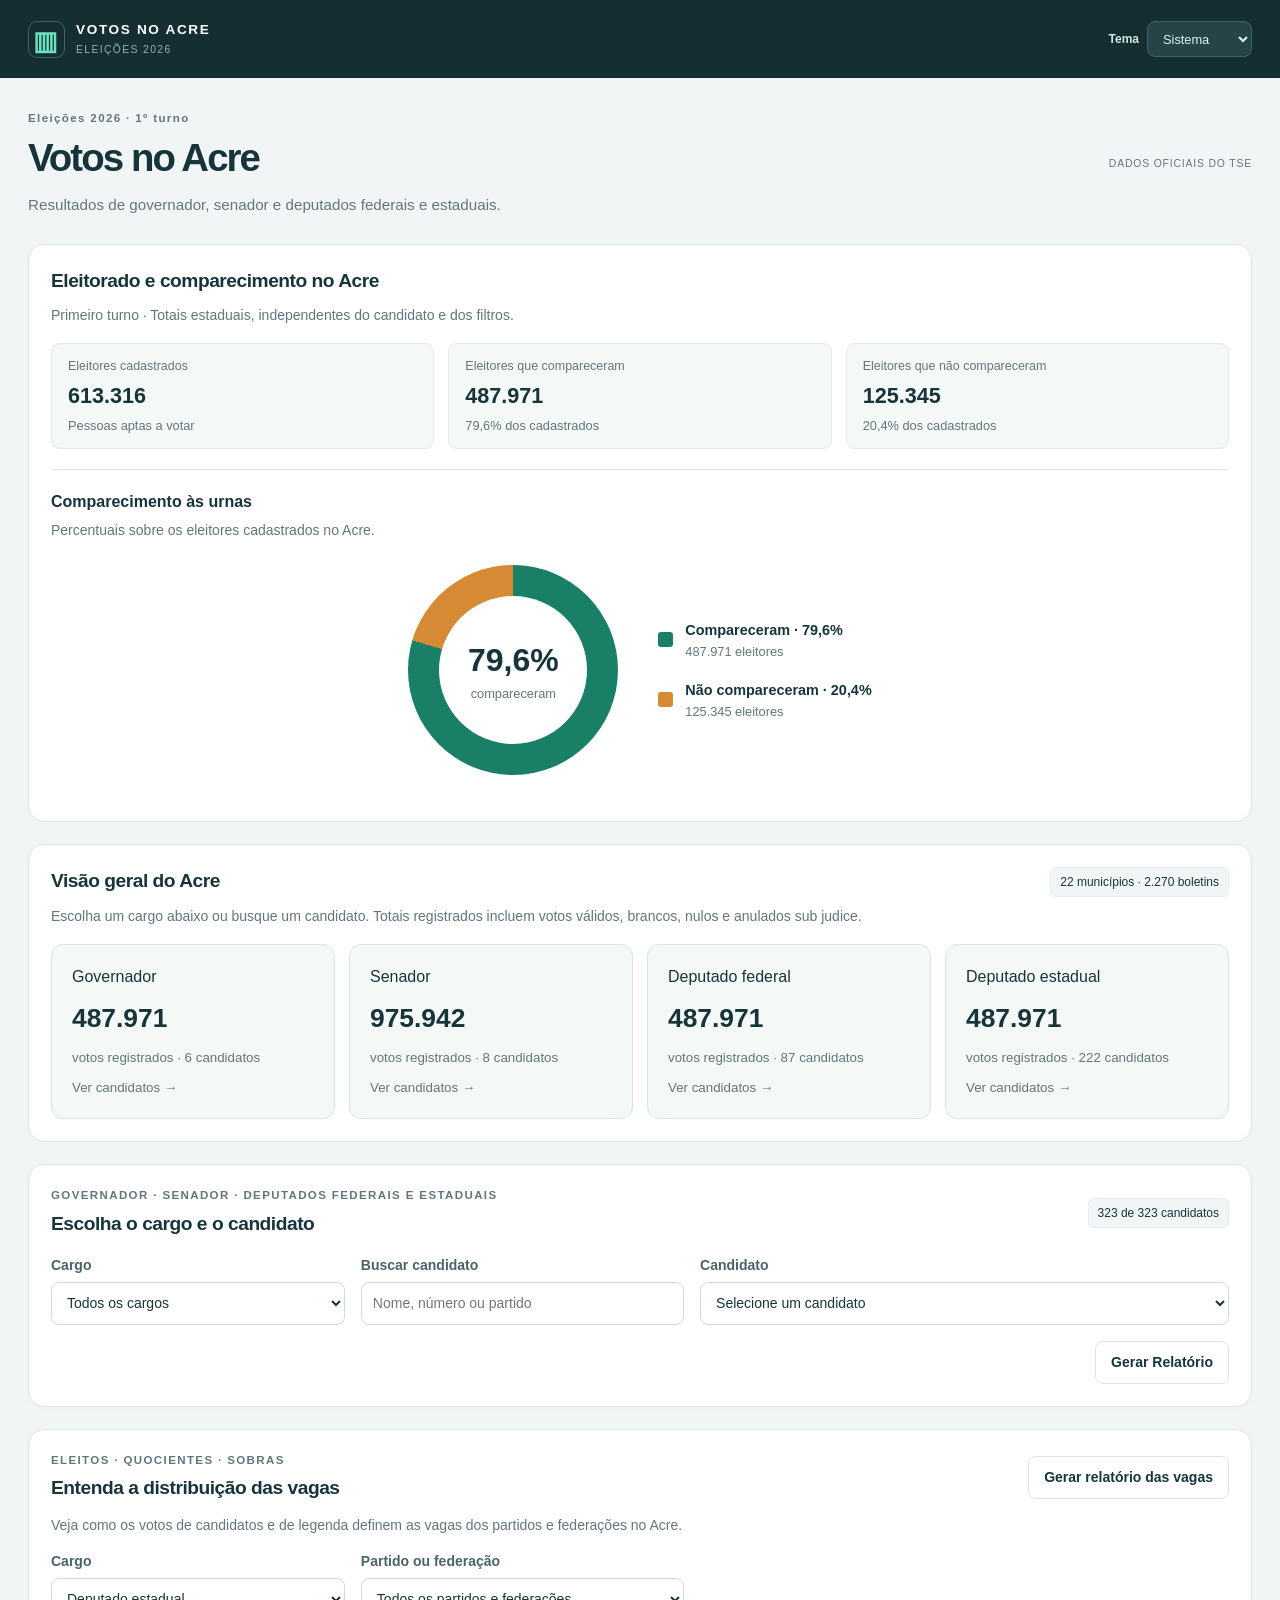
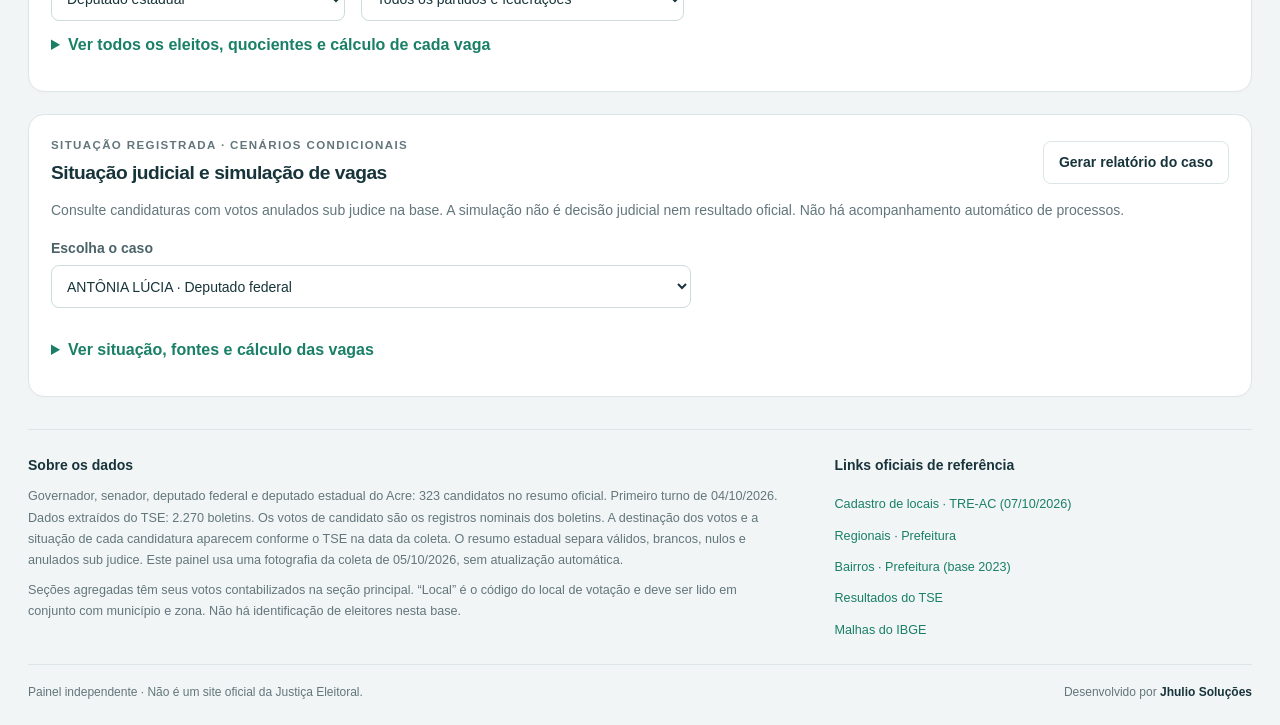
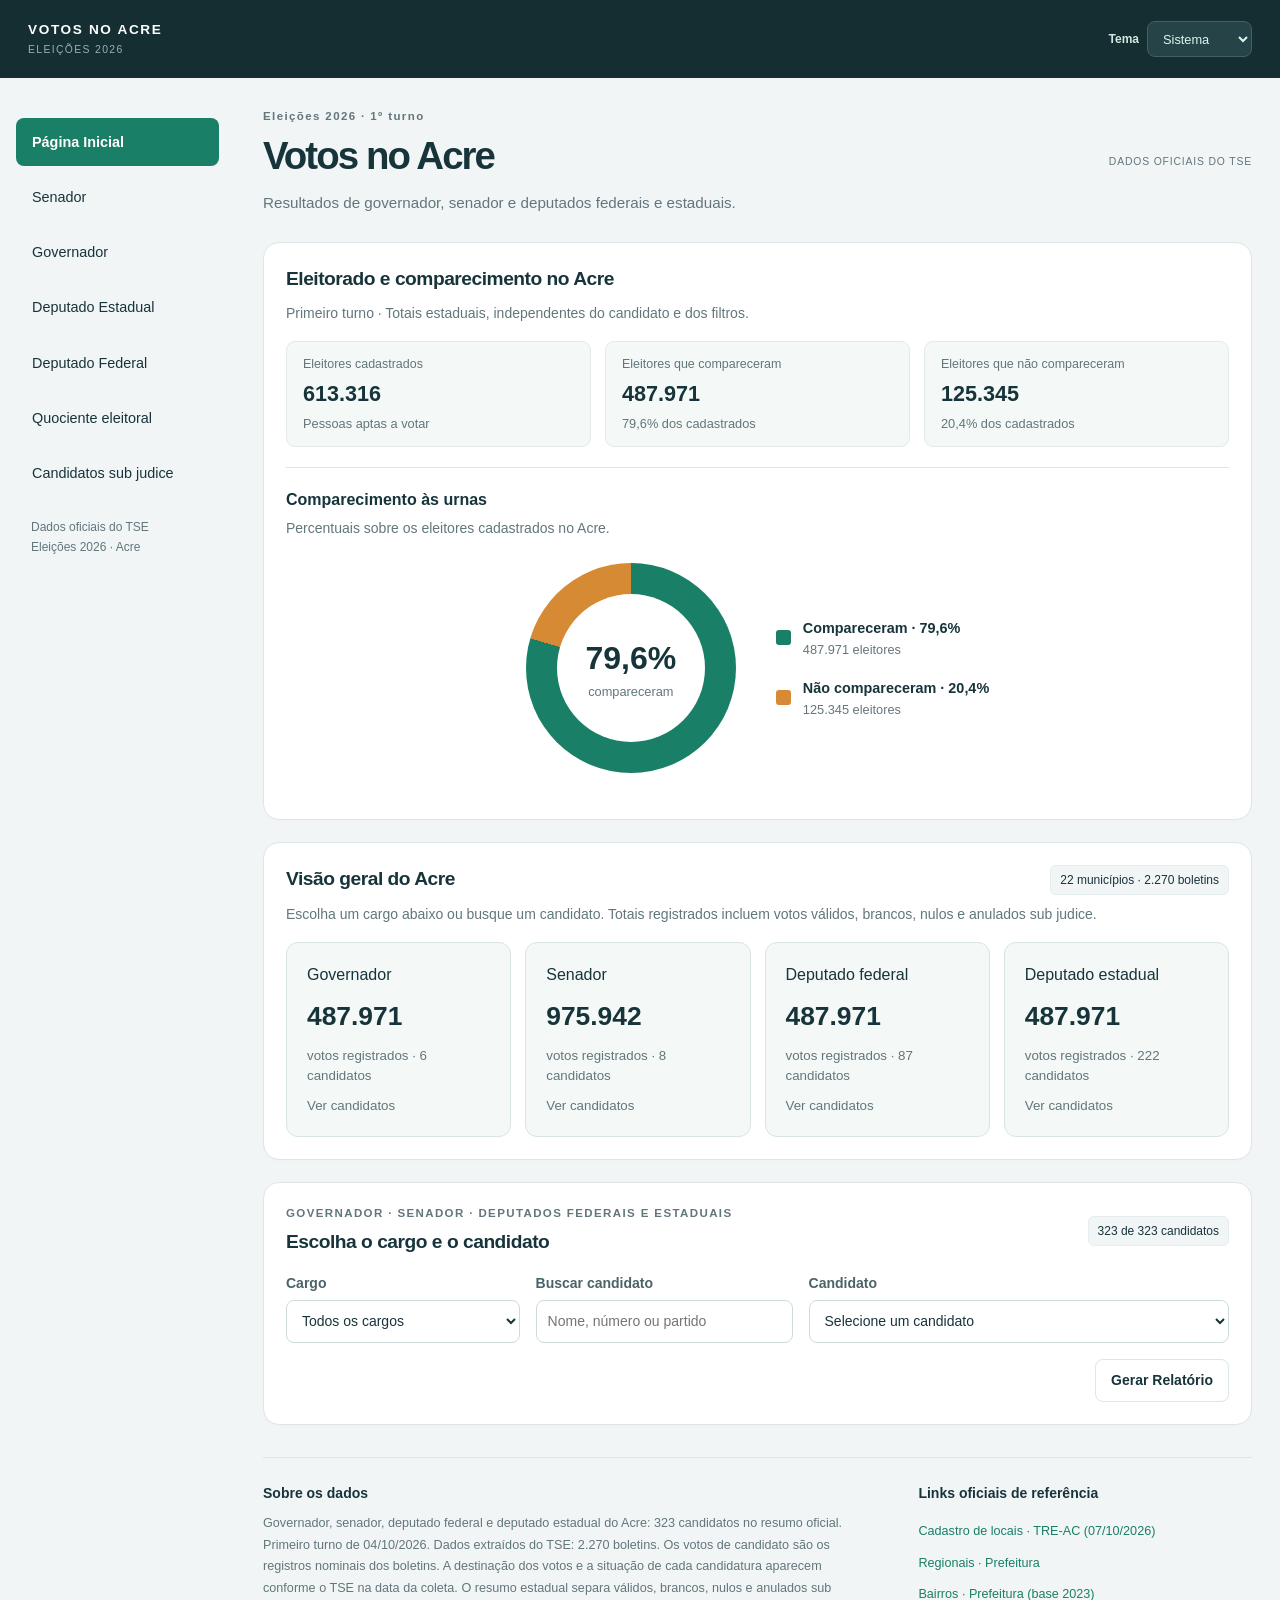
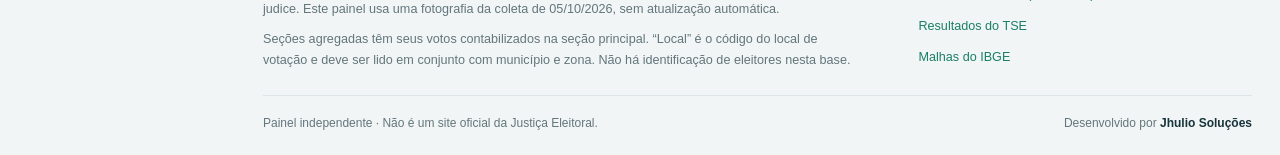
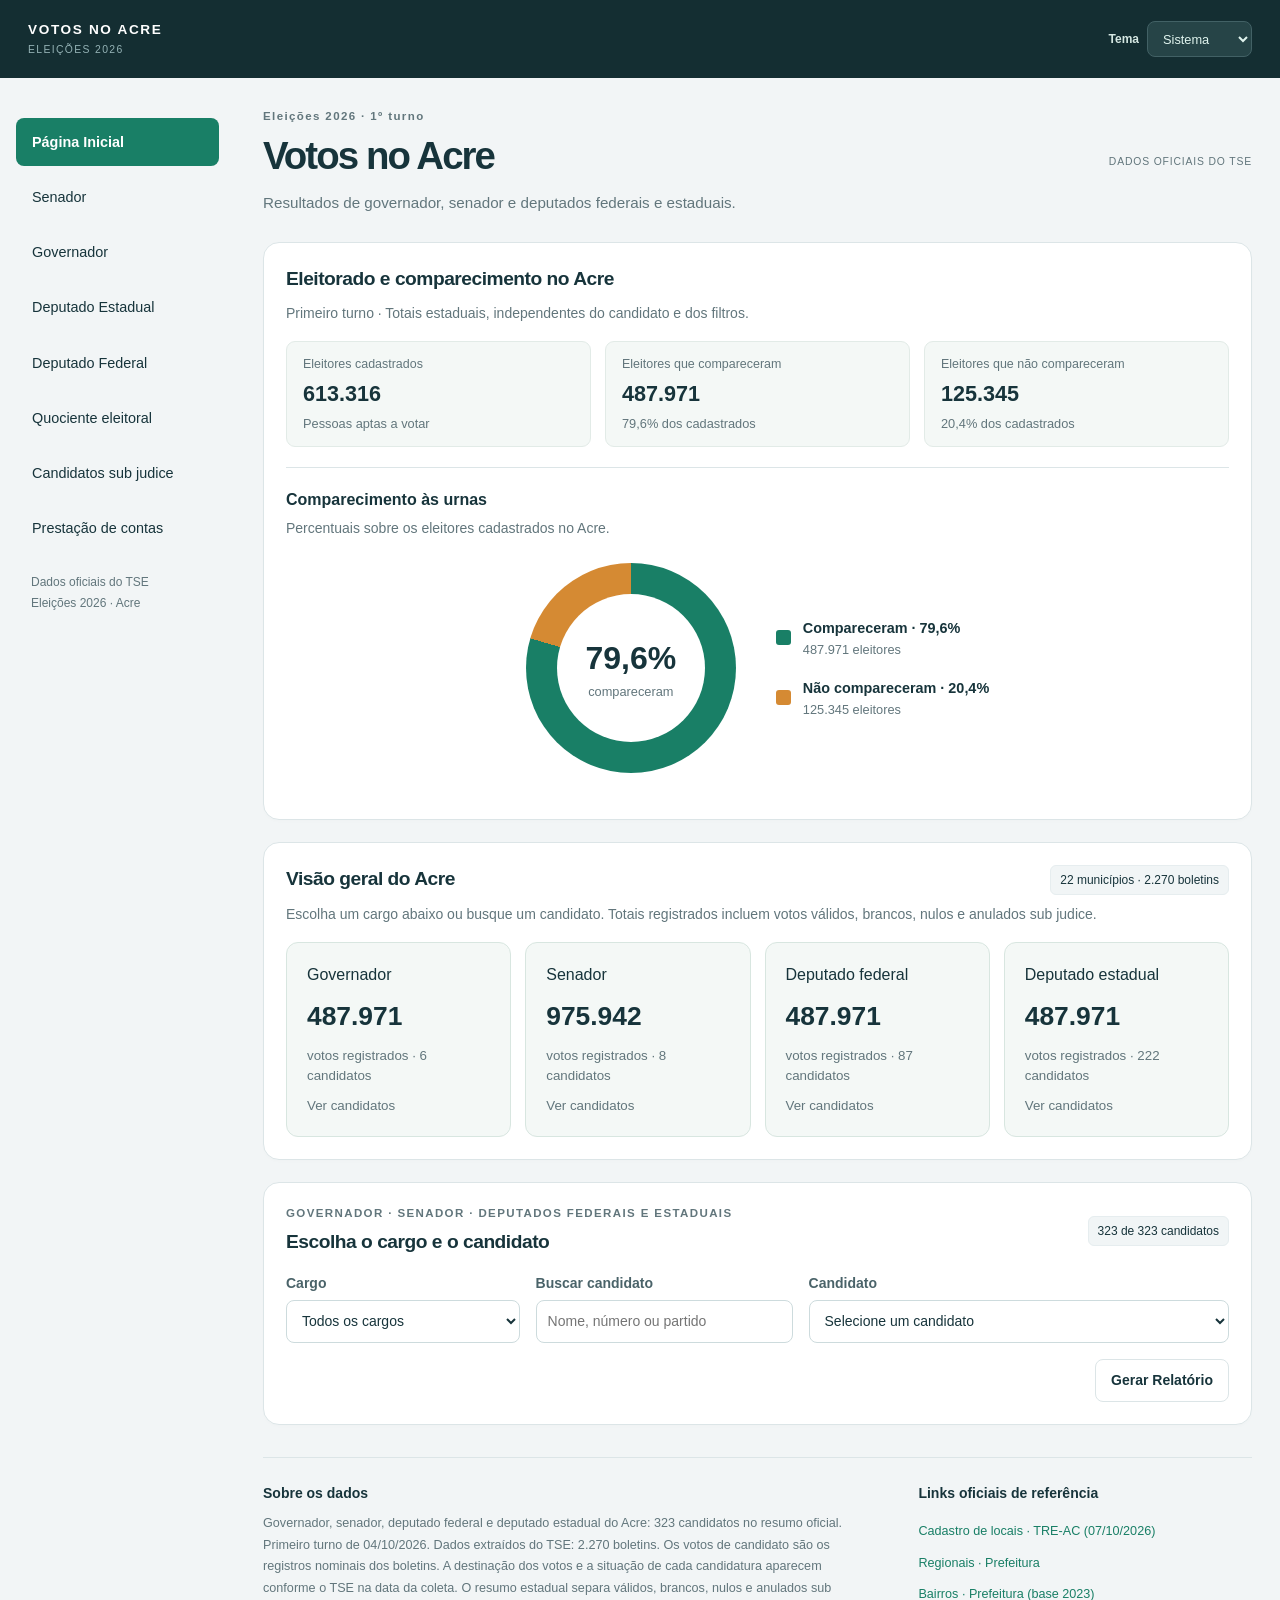
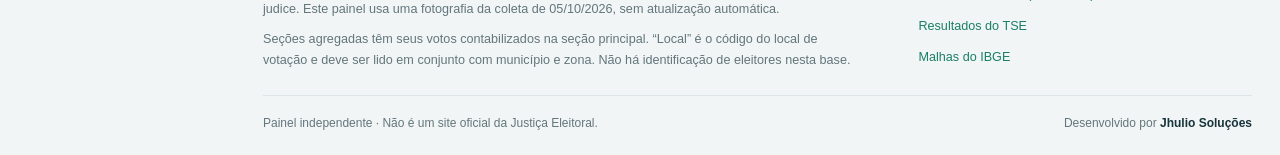
